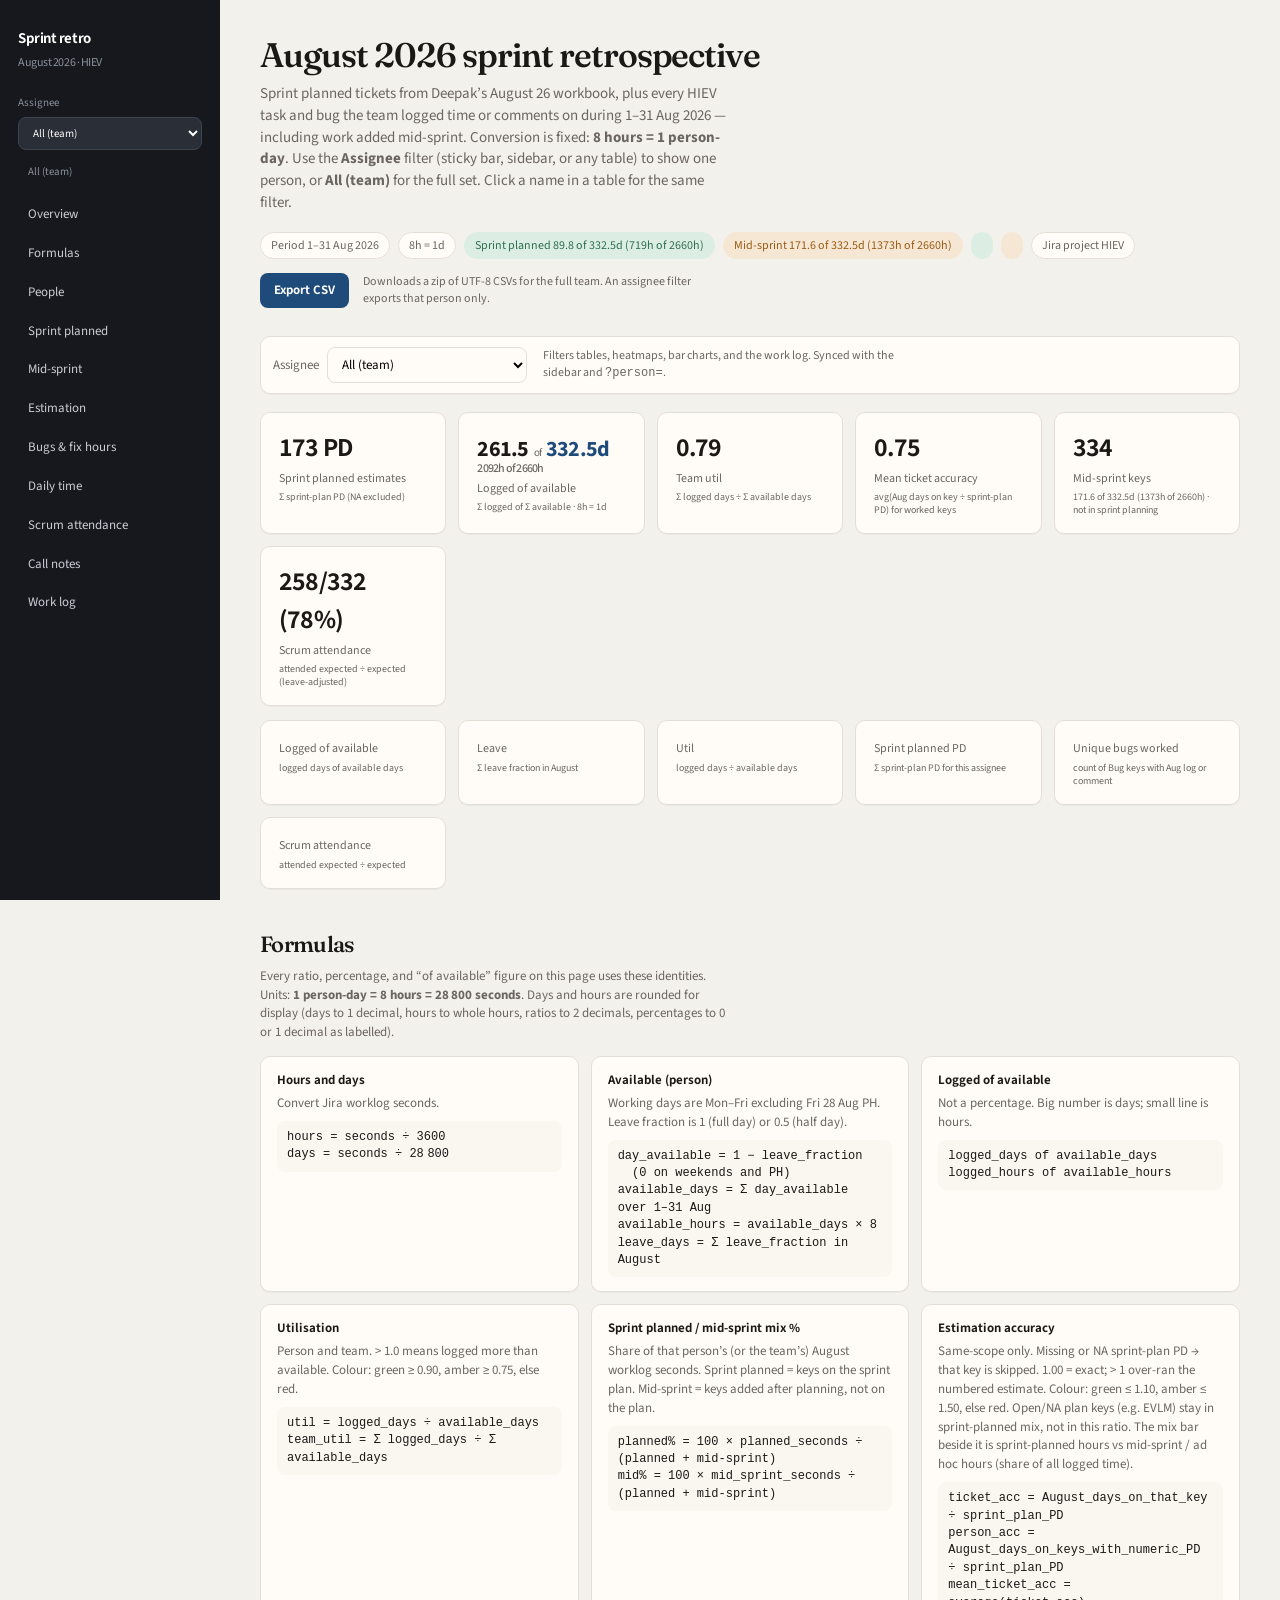
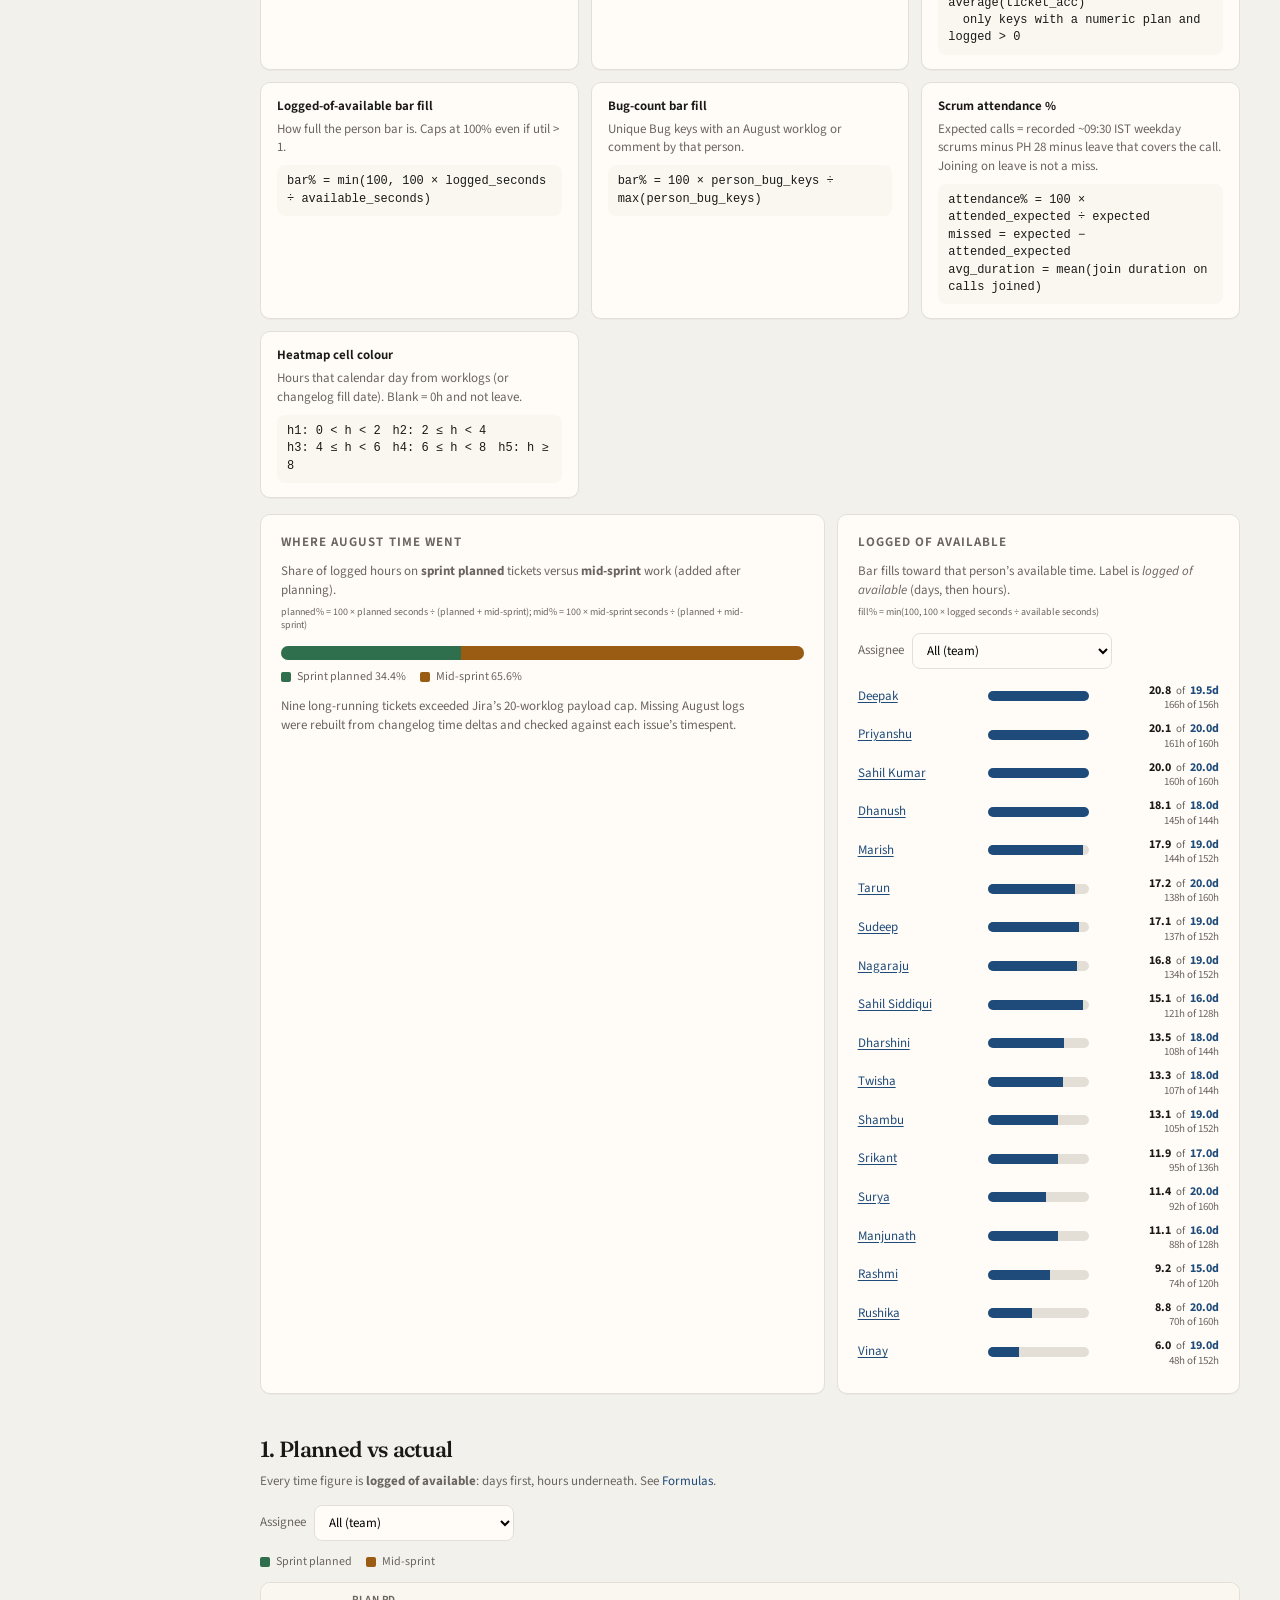
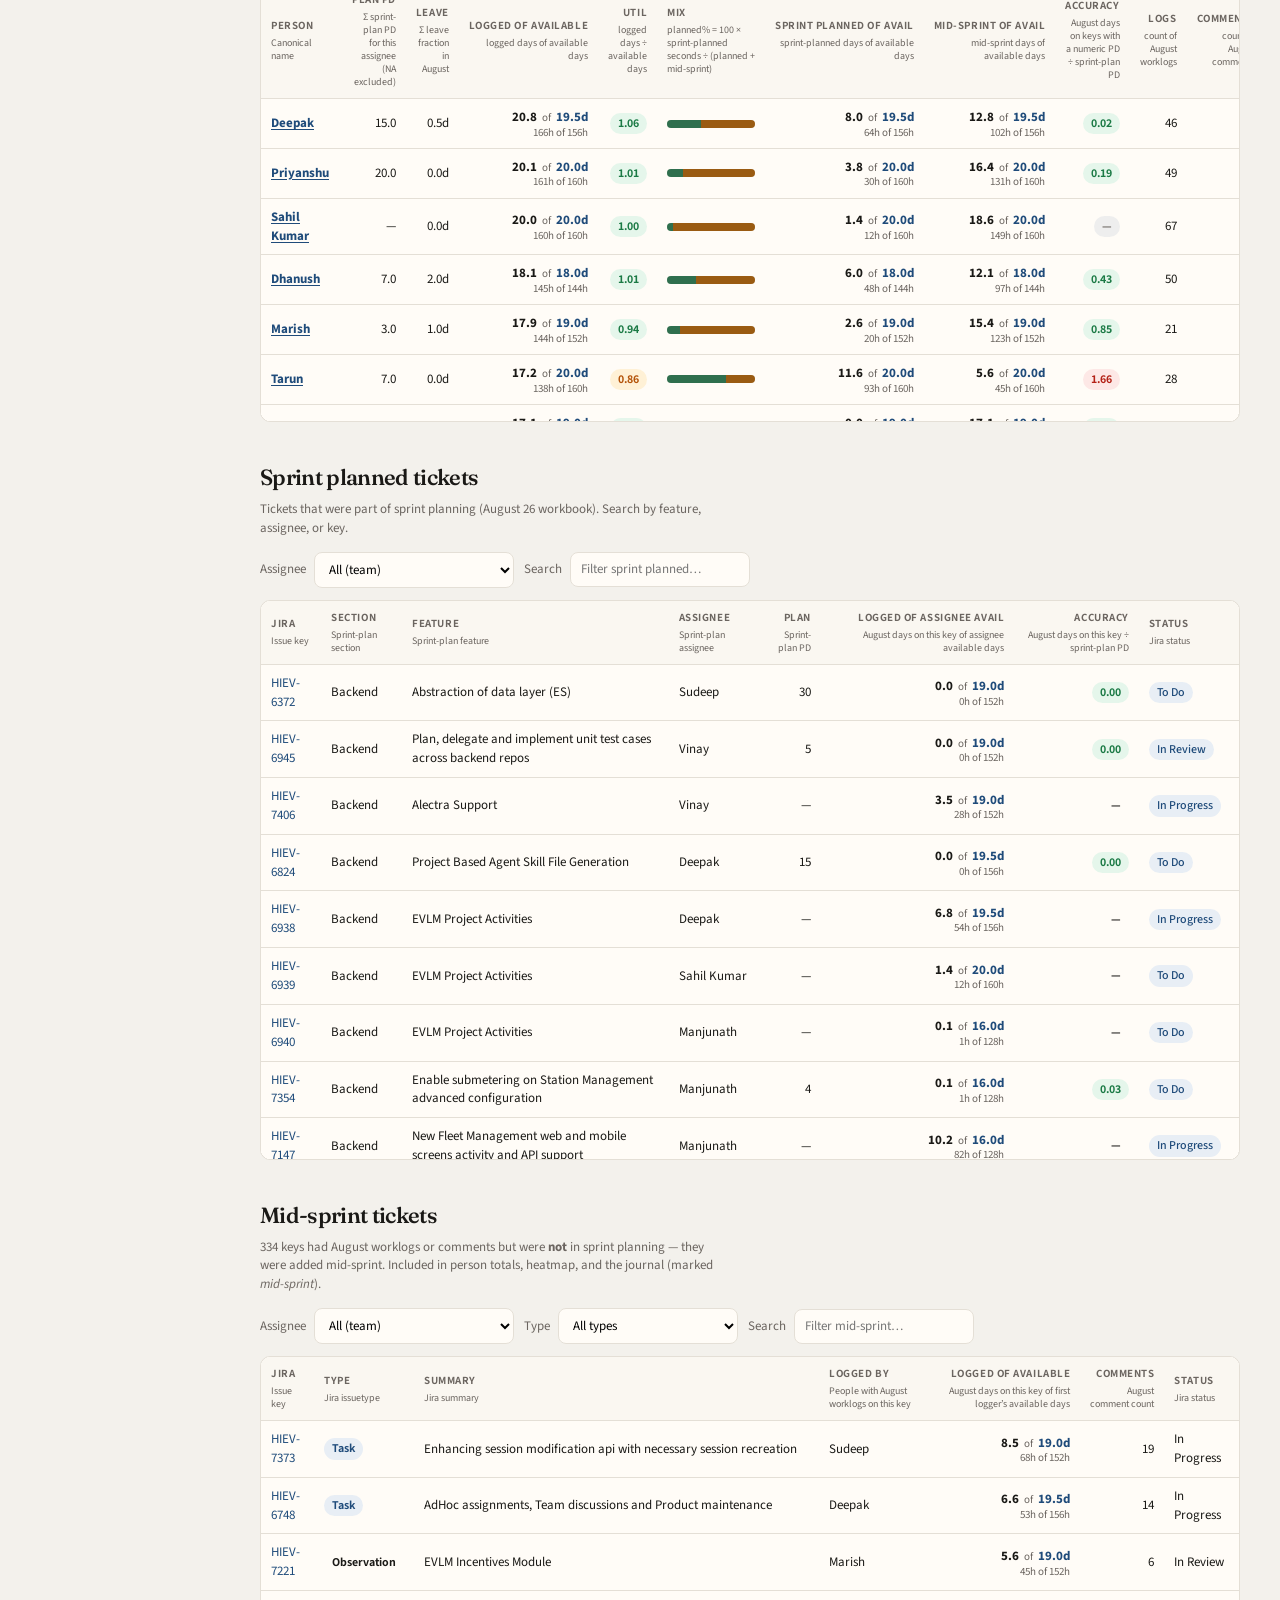
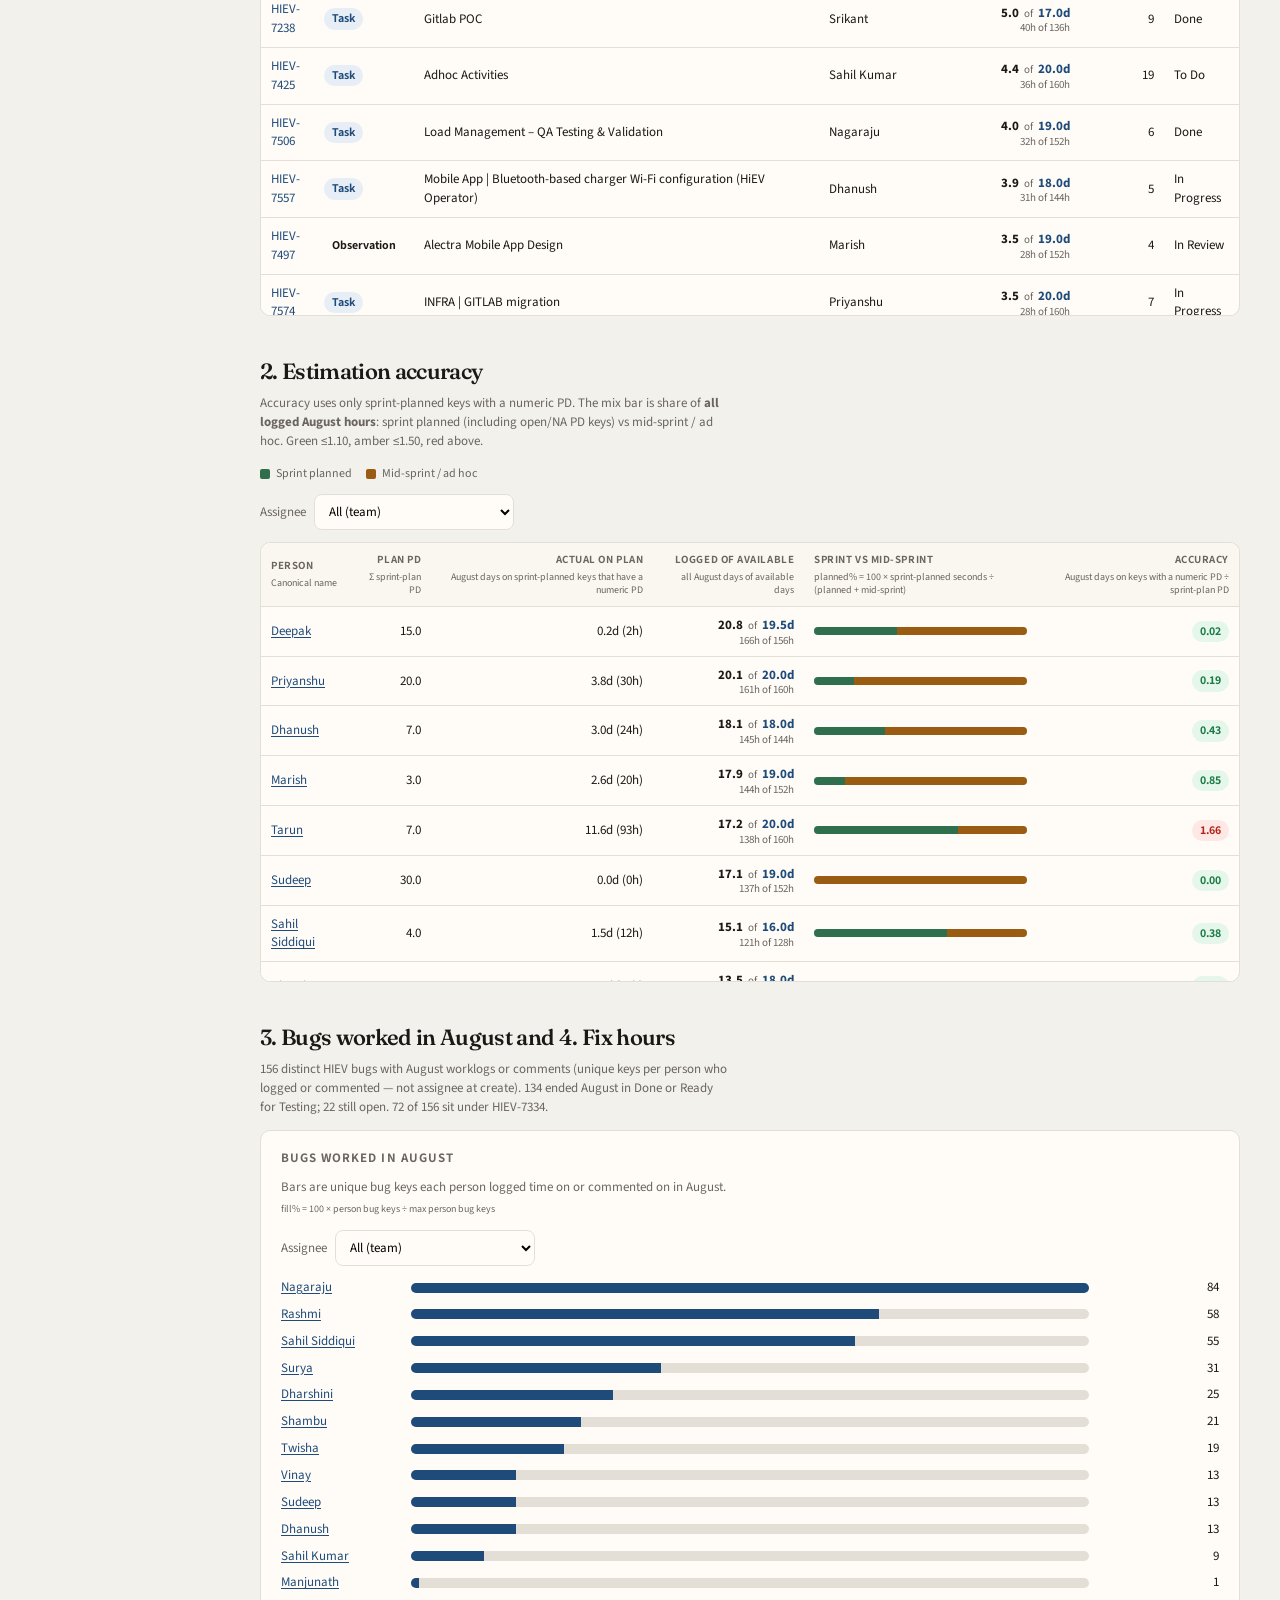
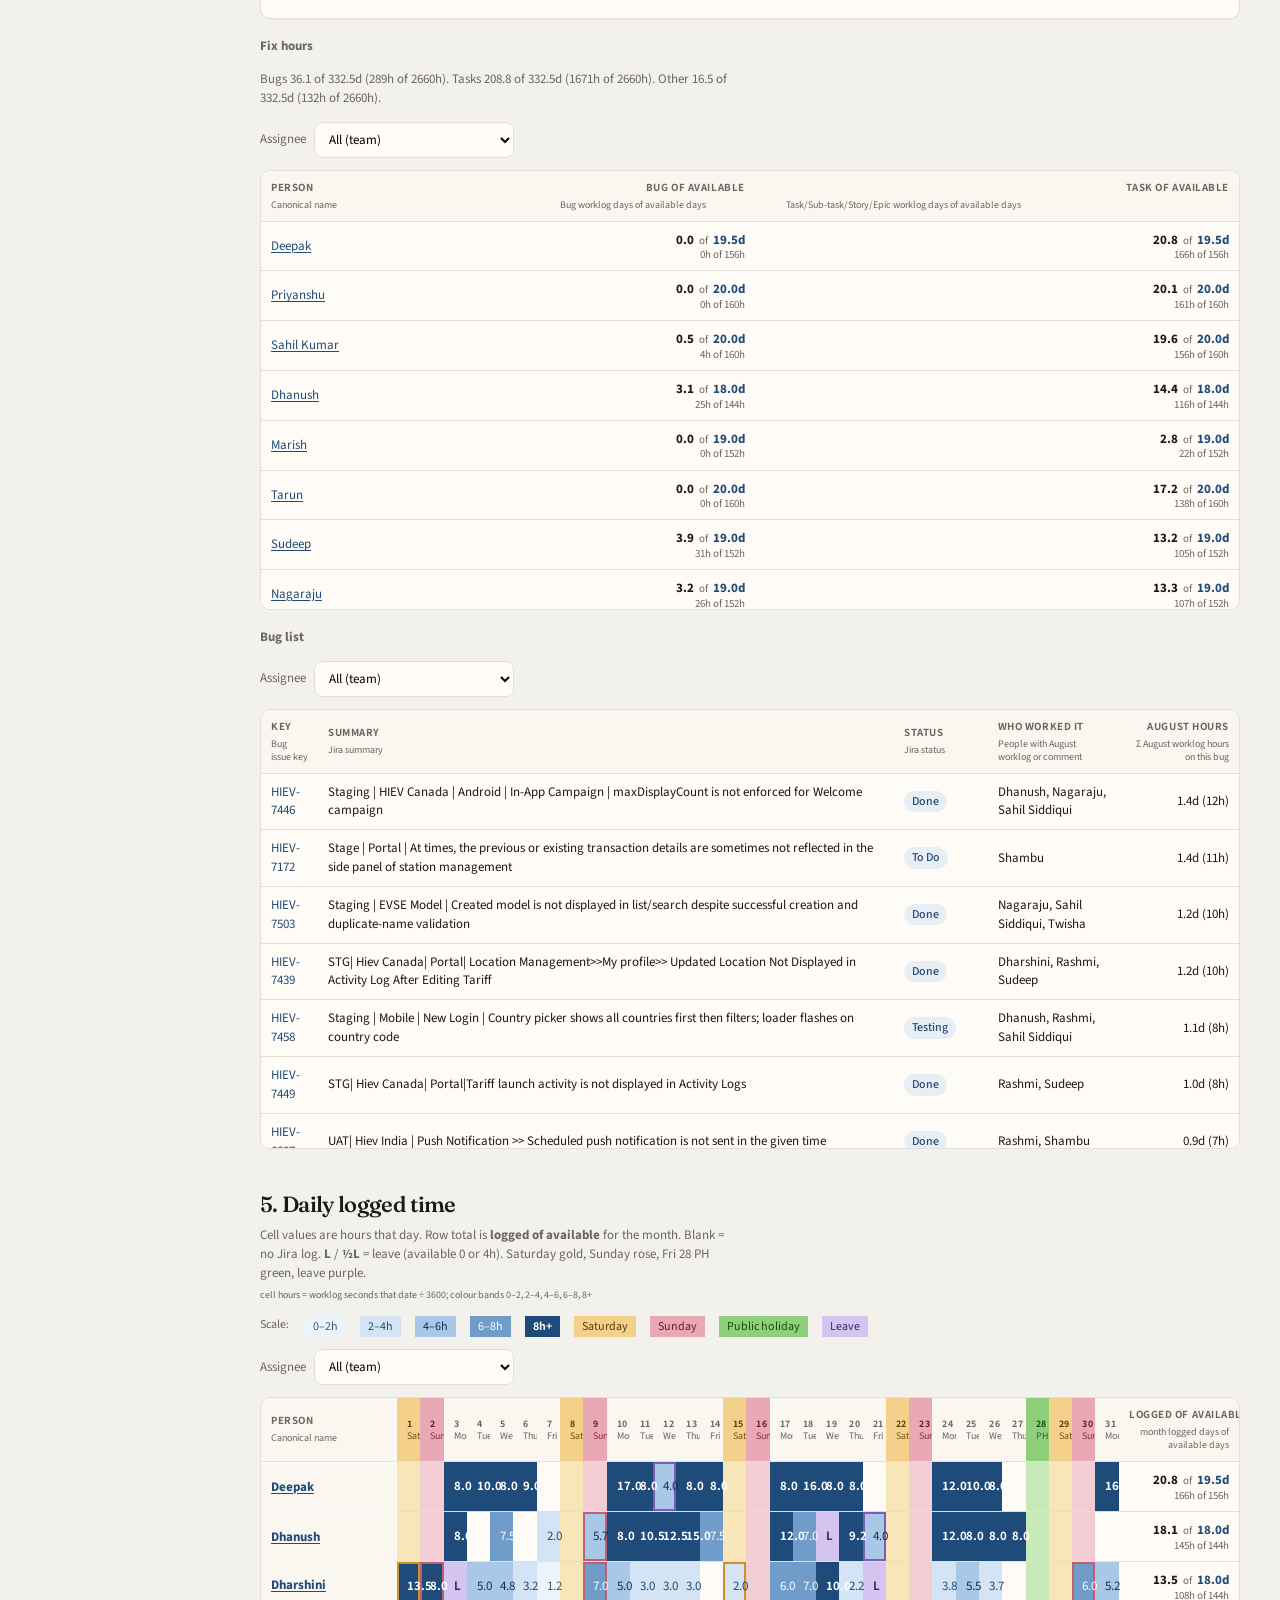
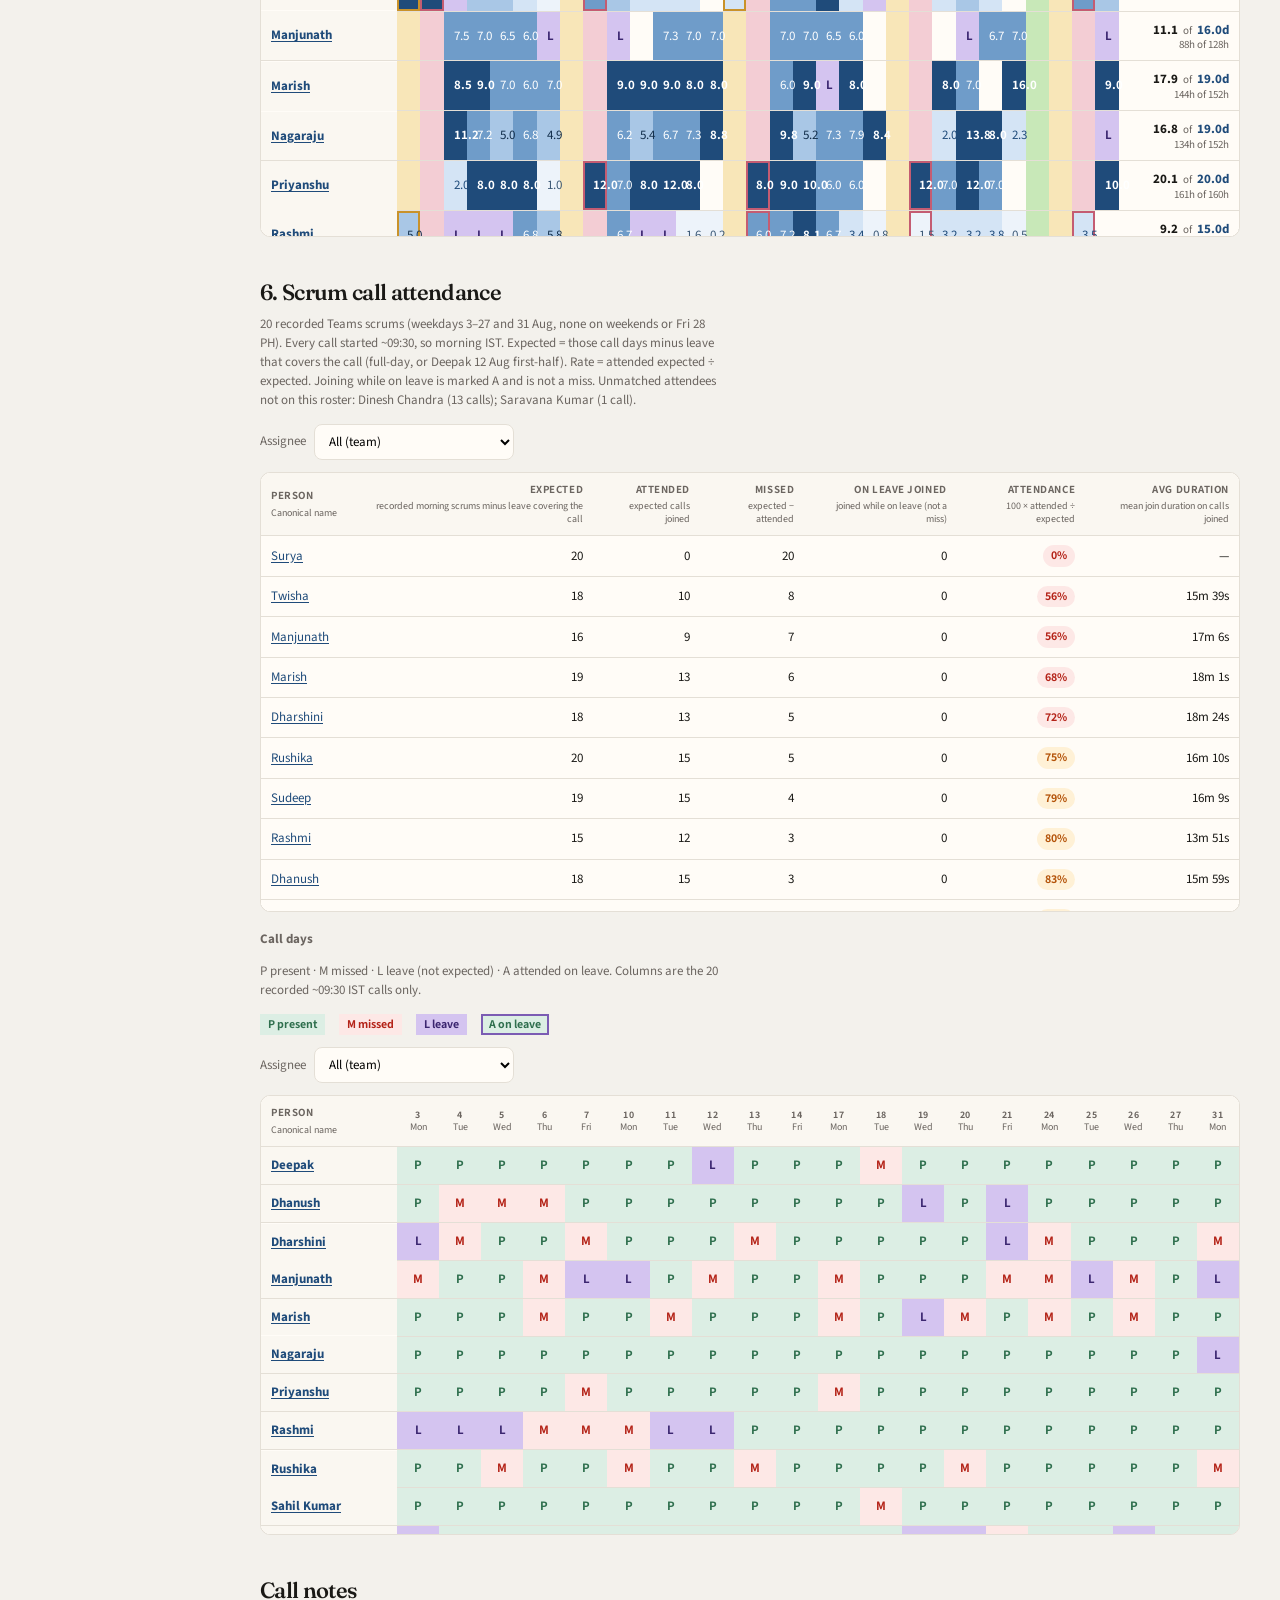
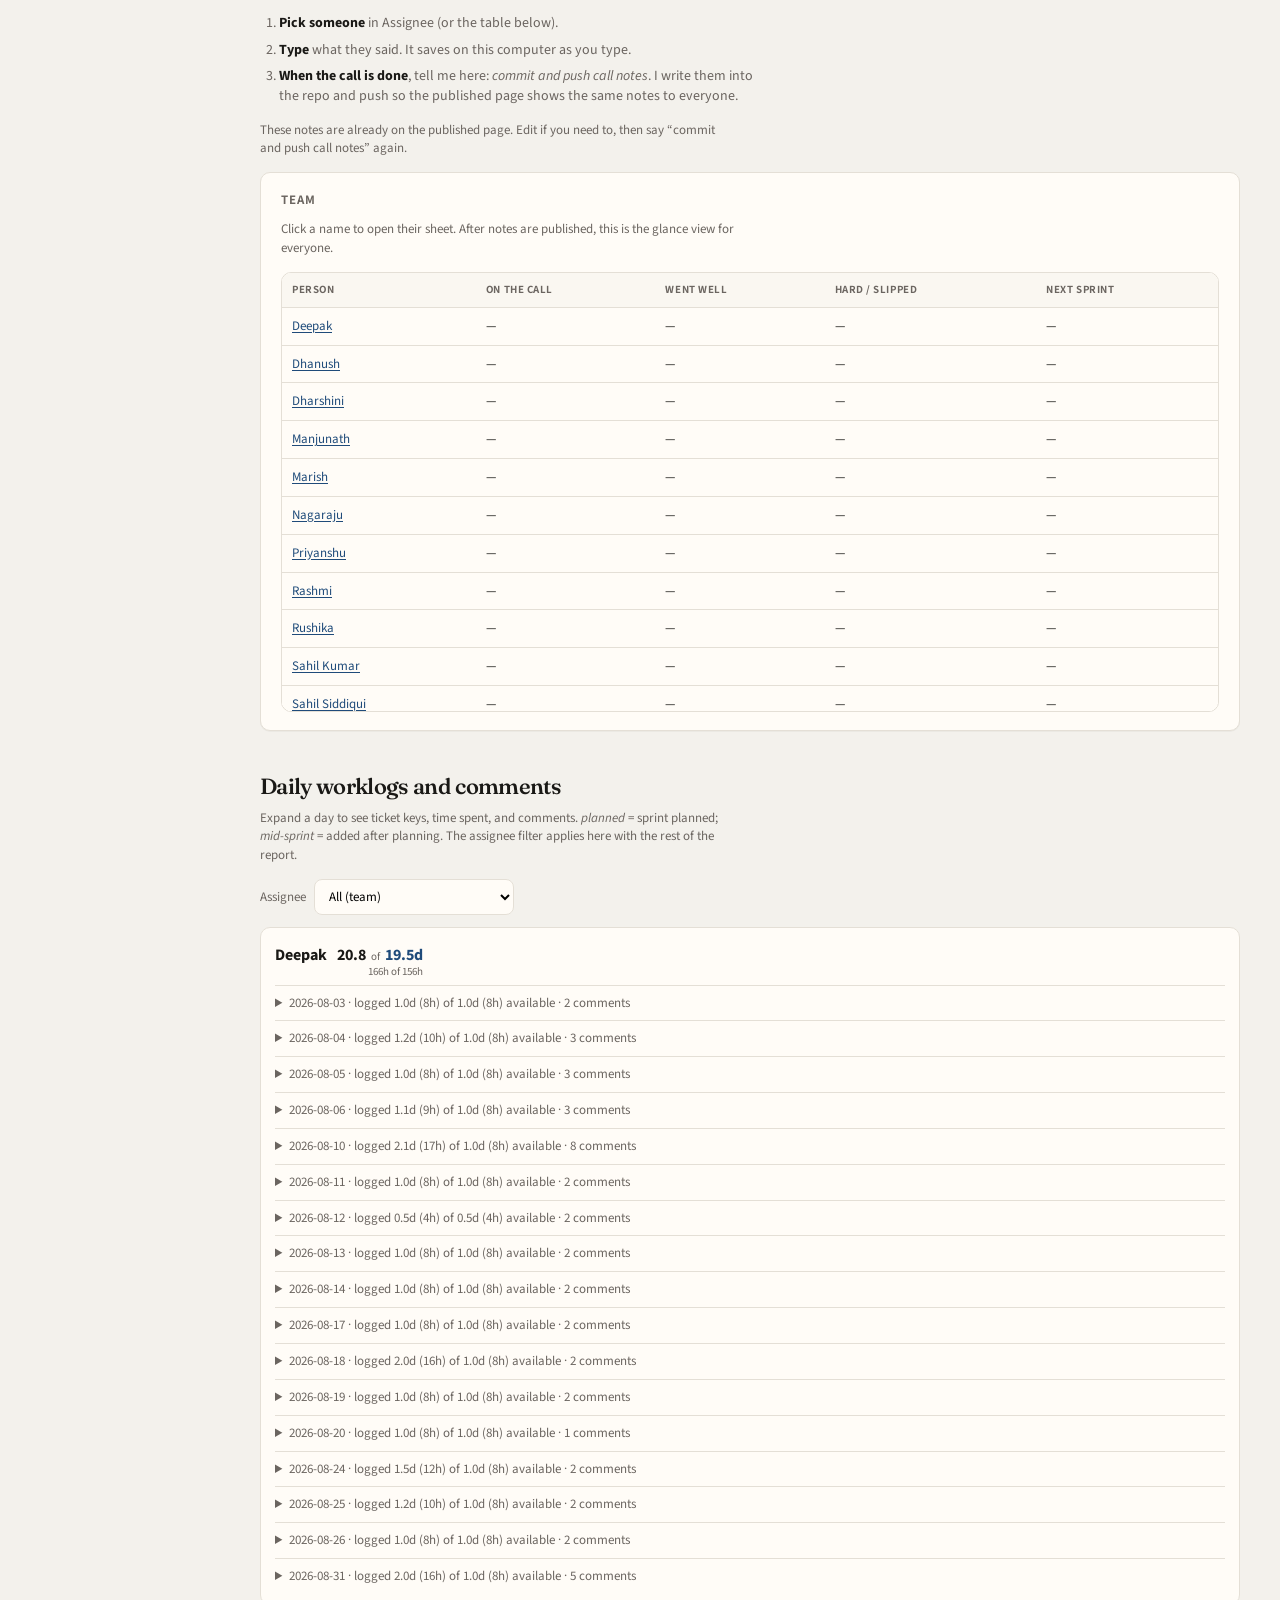
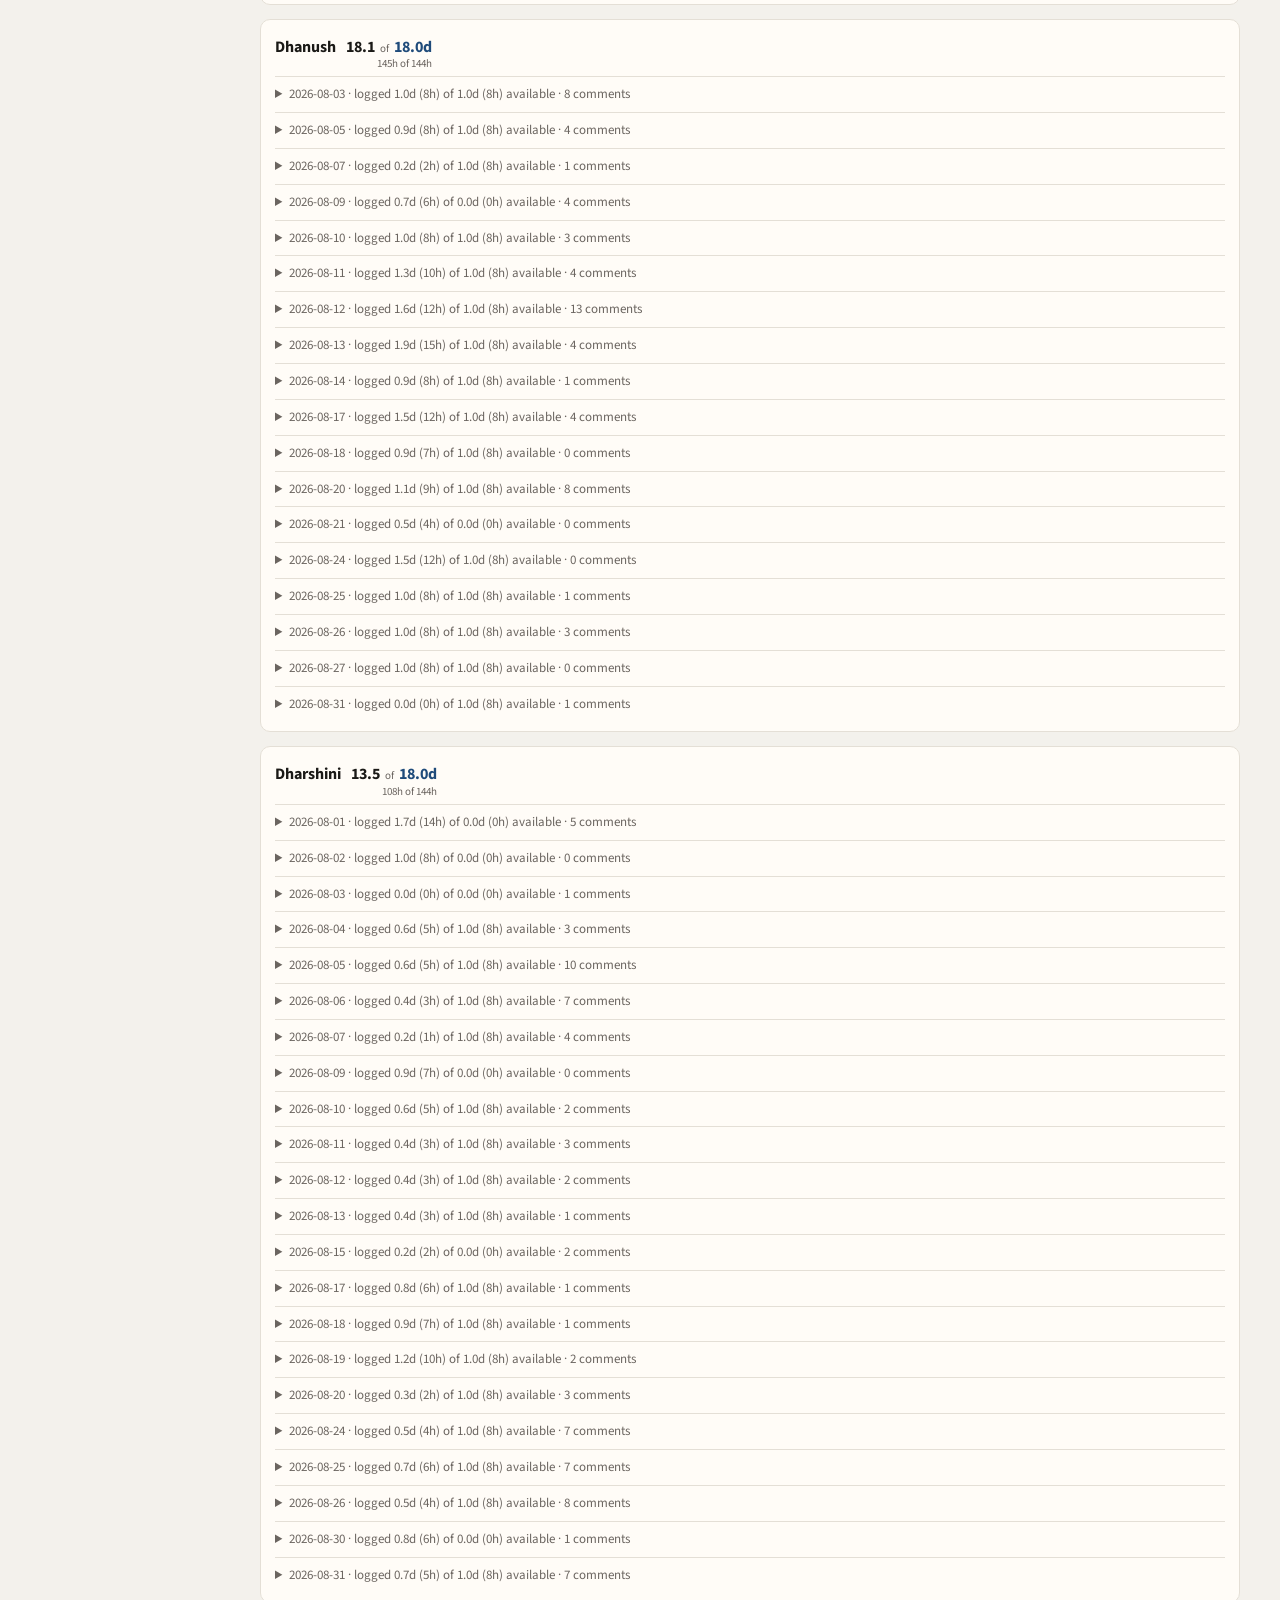
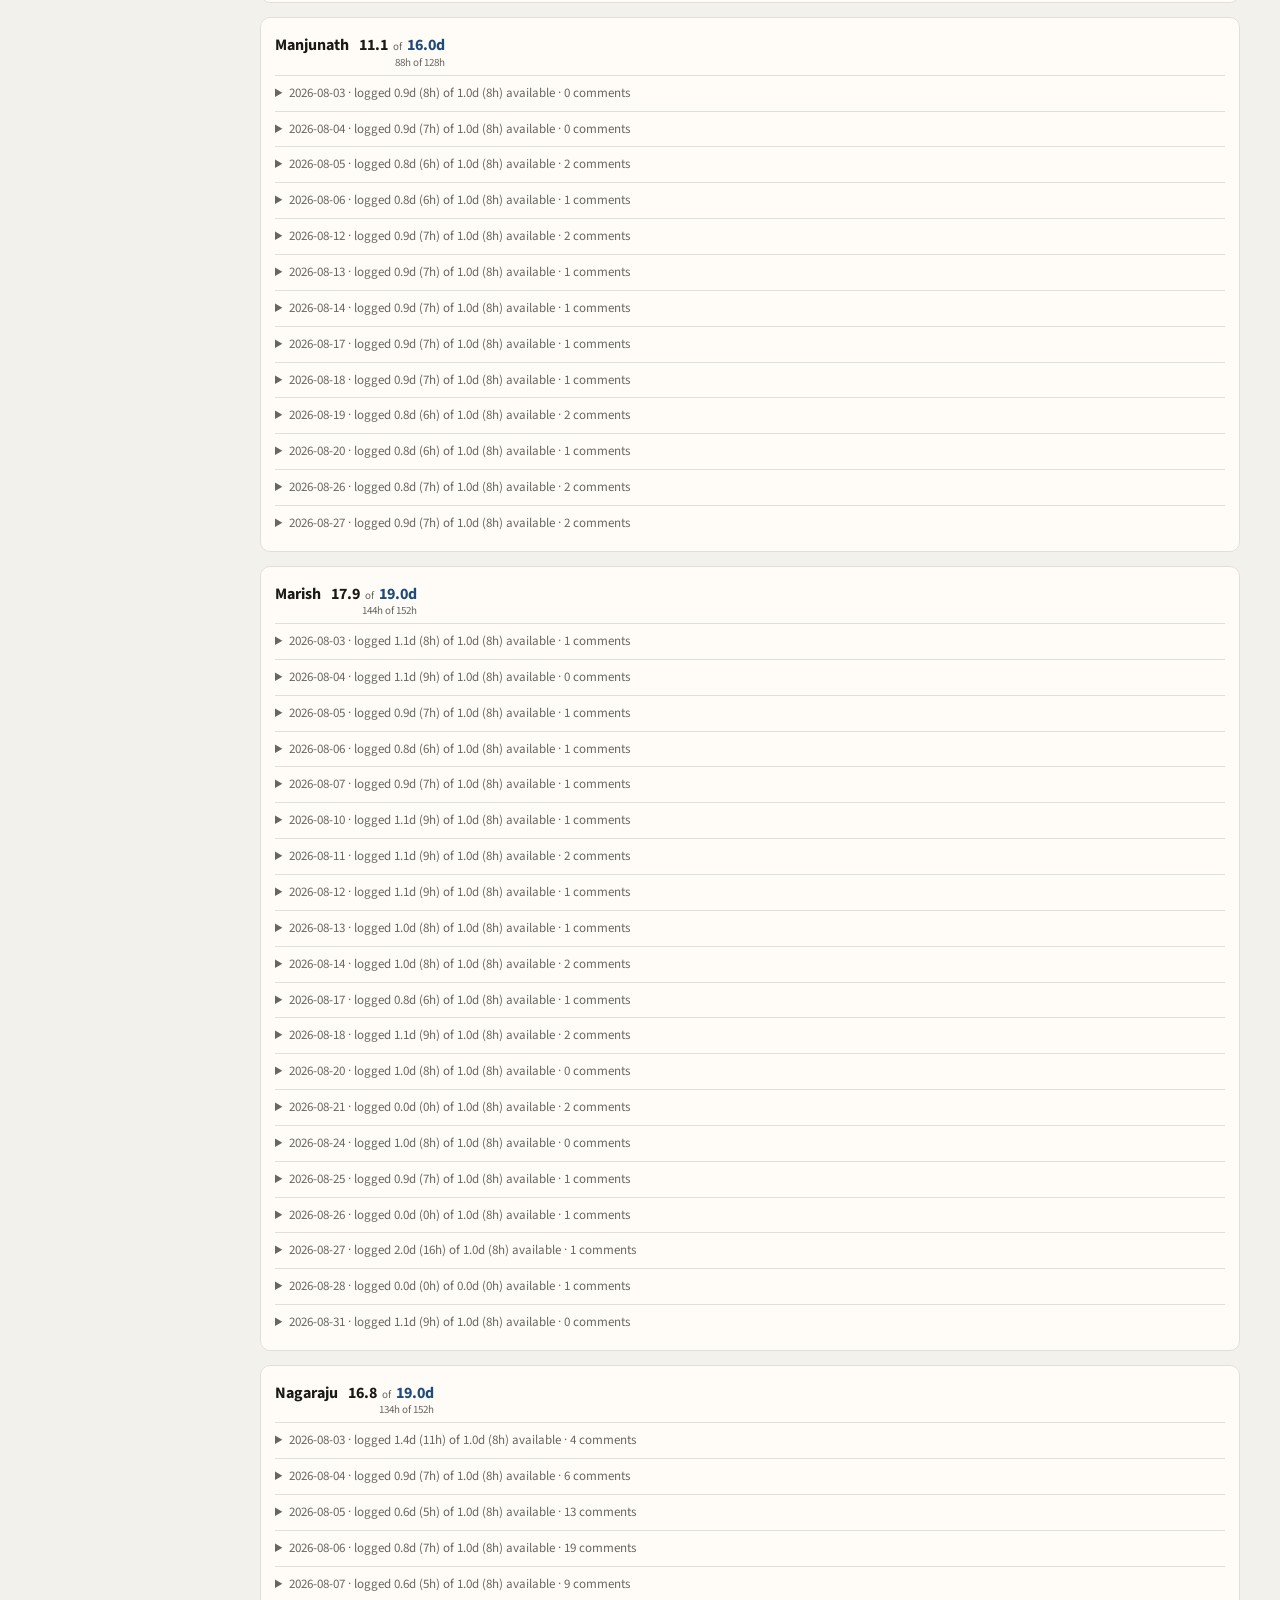
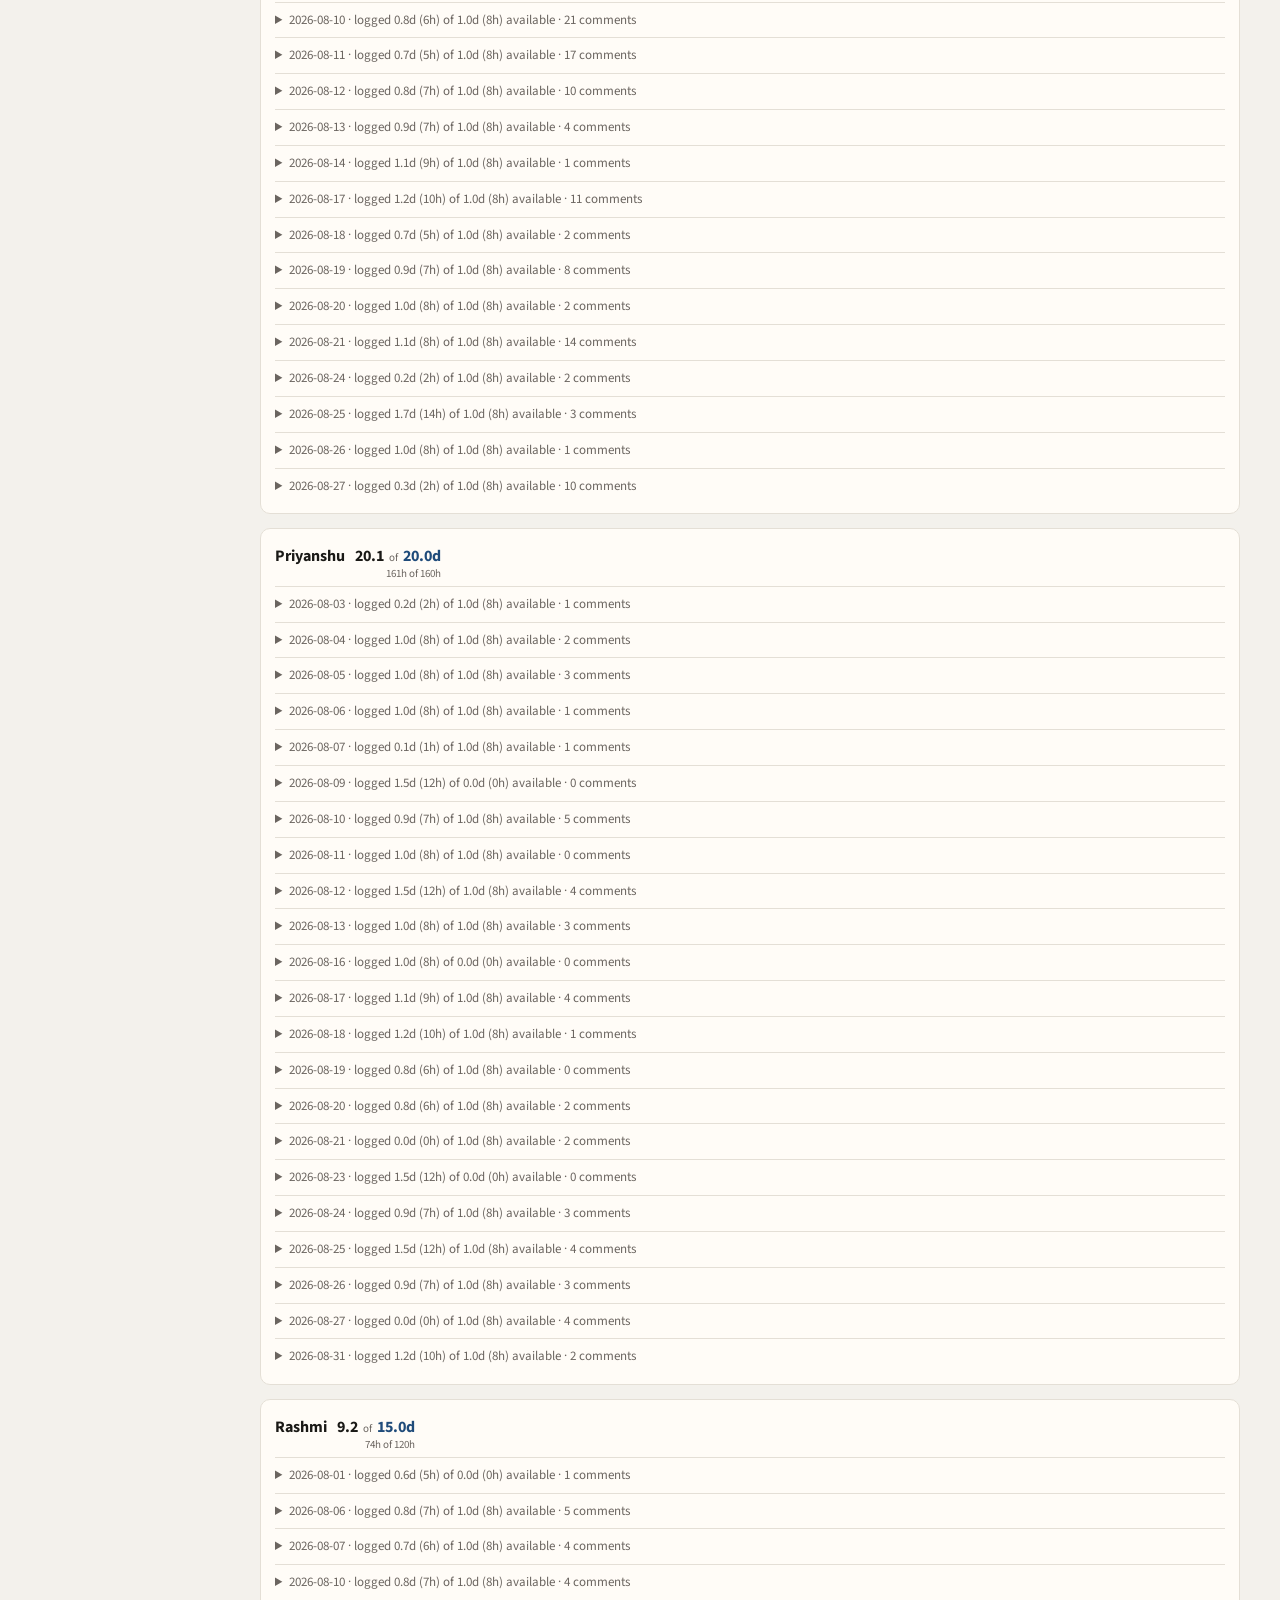
==== docs/index.html @ 34e9f858 "feat: restructure call notes and drop JSON download Lay out metrics and prompts clearly; publish by " ====
<!DOCTYPE html>
<html lang="en">
<head>
  <meta charset="utf-8" />
  <meta name="viewport" content="width=device-width, initial-scale=1" />
  <title>August 2026 sprint retrospective</title>
  <link rel="preconnect" href="https://fonts.googleapis.com" />
  <link rel="preconnect" href="https://fonts.gstatic.com" crossorigin />
  <link href="https://fonts.googleapis.com/css2?family=Fraunces:opsz,wght@9..144,560;9..144,650&family=Source+Sans+3:wght@400;600;650&display=swap" rel="stylesheet" />
  <link rel="stylesheet" href="styles.css" />
</head>
<body>
  <div class="layout">
    <nav class="toc">
      <div class="brand">Sprint retro<small>August 2026 · HIEV</small></div>
      <label class="nav-person">Assignee
        <select id="reportPerson" class="js-assignee-filter">
          <option value="">All (team)</option>
          <option value="Deepak">Deepak</option><option value="Dhanush">Dhanush</option><option value="Dharshini">Dharshini</option><option value="Manjunath">Manjunath</option><option value="Marish">Marish</option><option value="Nagaraju">Nagaraju</option><option value="Priyanshu">Priyanshu</option><option value="Rashmi">Rashmi</option><option value="Rushika">Rushika</option><option value="Sahil Kumar">Sahil Kumar</option><option value="Sahil Siddiqui">Sahil Siddiqui</option><option value="Shambu">Shambu</option><option value="Srikant">Srikant</option><option value="Sudeep">Sudeep</option><option value="Surya">Surya</option><option value="Tarun">Tarun</option><option value="Twisha">Twisha</option><option value="Vinay">Vinay</option>
        </select>
      </label>
      <span class="nav-hint" id="personViewHint">All (team)</span>
      <a href="#overview">Overview</a>
      <a href="#formulas">Formulas</a>
      <a href="#people">People</a>
      <a href="#sheet">Sprint planned</a>
      <a href="#offsheet">Mid-sprint</a>
      <a href="#accuracy">Estimation</a>
      <a href="#quality">Bugs &amp; fix hours</a>
      <a href="#daily">Daily time</a>
      <a href="#scrum">Scrum attendance</a>
      <a href="#notes">Call notes</a>
      <a href="#journal">Work log</a>
    </nav>
    <div class="content">
      <header class="hero" id="overview">
        <h1>August 2026 sprint retrospective</h1>
        <p class="lead" id="heroLead">Sprint planned tickets from Deepak’s August 26 workbook, plus every HIEV task and bug the team logged time or comments on during 1–31 Aug 2026 — including work added mid-sprint. Conversion is fixed: <strong>8 hours = 1 person-day</strong>. Use the <strong>Assignee</strong> filter (sticky bar, sidebar, or any table) to show one person, or <strong>All (team)</strong> for the full set. Click a name in a table for the same filter.</p>
        <div class="meta-row">
          <span class="chip">Period 1–31 Aug 2026</span>
          <span class="chip">8h = 1d</span>
          <span class="chip sheet team-only">Sprint planned 89.8 of 332.5d (719h of 2660h)</span>
          <span class="chip other team-only">Mid-sprint 171.6 of 332.5d (1373h of 2660h)</span>
          <span class="chip sheet person-only" id="personOnChip" hidden></span>
          <span class="chip other person-only" id="personOffChip" hidden></span>
          <span class="chip">Jira project HIEV</span>
        </div>
        <div class="export-bar">
          <button type="button" class="export-btn" id="exportCsvZip">Export CSV</button>
          <span class="export-hint" id="exportHint">Downloads a zip of UTF-8 CSVs for the full team. An assignee filter exports that person only.</span>
        </div>
      </header>
      <div class="assignee-bar" role="search">
        <label class="field assignee-field">Assignee <select class="js-assignee-filter" aria-label="Filter by assignee"><option value="">All (team)</option><option value="Deepak">Deepak</option><option value="Dhanush">Dhanush</option><option value="Dharshini">Dharshini</option><option value="Manjunath">Manjunath</option><option value="Marish">Marish</option><option value="Nagaraju">Nagaraju</option><option value="Priyanshu">Priyanshu</option><option value="Rashmi">Rashmi</option><option value="Rushika">Rushika</option><option value="Sahil Kumar">Sahil Kumar</option><option value="Sahil Siddiqui">Sahil Siddiqui</option><option value="Shambu">Shambu</option><option value="Srikant">Srikant</option><option value="Sudeep">Sudeep</option><option value="Surya">Surya</option><option value="Tarun">Tarun</option><option value="Twisha">Twisha</option><option value="Vinay">Vinay</option></select></label>
        <span class="assignee-bar-hint">Filters tables, heatmaps, bar charts, and the work log. Synced with the sidebar and <code>?person=</code>.</span>
      </div>

      <div class="kpis team-only">
        <div class="kpi"><strong>173 PD</strong><span>Sprint planned estimates<small class="formula">Σ sprint-plan PD (NA excluded)</small></span></div>
        <div class="kpi"><strong><span class='timepair'><span class='line'><b>261.5</b><span class='of'>of</span><b class='avail'>332.5d</b></span><small>2092h of 2660h</small></span></strong><span>Logged of available<small class="formula">Σ logged of Σ available · 8h = 1d</small></span></div>
        <div class="kpi"><strong>0.79</strong><span>Team util<small class="formula">Σ logged days ÷ Σ available days</small></span></div>
        <div class="kpi"><strong>0.75</strong><span>Mean ticket accuracy<small class="formula">avg(Aug days on key ÷ sprint-plan PD) for worked keys</small></span></div>
        <div class="kpi"><strong>334</strong><span>Mid-sprint keys<small class="formula">171.6 of 332.5d (1373h of 2660h) · not in sprint planning</small></span></div>
        <div class="kpi"><strong>258/332 (78%)</strong><span>Scrum attendance<small class="formula">attended expected ÷ expected (leave-adjusted)</small></span></div>
      </div>
      <div class="kpis person-only" id="personKpis" hidden>
        <div class="kpi"><strong id="pkLogged"></strong><span>Logged of available<small class="formula">logged days of available days</small></span></div>
        <div class="kpi"><strong id="pkLeave"></strong><span>Leave<small class="formula">Σ leave fraction in August</small></span></div>
        <div class="kpi"><strong id="pkUtil"></strong><span>Util<small class="formula">logged days ÷ available days</small></span></div>
        <div class="kpi"><strong id="pkPlan"></strong><span>Sprint planned PD<small class="formula">Σ sprint-plan PD for this assignee</small></span></div>
        <div class="kpi"><strong id="pkBugs"></strong><span>Unique bugs worked<small class="formula">count of Bug keys with Aug log or comment</small></span></div>
        <div class="kpi"><strong id="pkScrum"></strong><span>Scrum attendance<small class="formula">attended expected ÷ expected</small></span></div>
      </div>
      
      <section class="block" id="formulas">
        <h2>Formulas</h2>
        <p class="note">Every ratio, percentage, and “of available” figure on this page uses these identities. Units: <strong>1 person-day = 8 hours = 28 800 seconds</strong>. Days and hours are rounded for display (days to 1 decimal, hours to whole hours, ratios to 2 decimals, percentages to 0 or 1 decimal as labelled).</p>
        <div class="formula-grid">
          <div class="formula-card">
            <dt>Hours and days</dt>
            <dd>Convert Jira worklog seconds.</dd>
            <code>hours = seconds ÷ 3600
days = seconds ÷ 28 800</code>
          </div>
          <div class="formula-card">
            <dt>Available (person)</dt>
            <dd>Working days are Mon–Fri excluding Fri 28 Aug PH. Leave fraction is 1 (full day) or 0.5 (half day).</dd>
            <code>day_available = 1 − leave_fraction
  (0 on weekends and PH)
available_days = Σ day_available over 1–31 Aug
available_hours = available_days × 8
leave_days = Σ leave_fraction in August</code>
          </div>
          <div class="formula-card">
            <dt>Logged of available</dt>
            <dd>Not a percentage. Big number is days; small line is hours.</dd>
            <code>logged_days of available_days
logged_hours of available_hours</code>
          </div>
          <div class="formula-card">
            <dt>Utilisation</dt>
            <dd>Person and team. &gt; 1.0 means logged more than available. Colour: green ≥ 0.90, amber ≥ 0.75, else red.</dd>
            <code>util = logged_days ÷ available_days
team_util = Σ logged_days ÷ Σ available_days</code>
          </div>
          <div class="formula-card">
            <dt>Sprint planned / mid-sprint mix %</dt>
            <dd>Share of that person’s (or the team’s) August worklog seconds. Sprint planned = keys on the sprint plan. Mid-sprint = keys added after planning, not on the plan.</dd>
            <code>planned% = 100 × planned_seconds ÷ (planned + mid-sprint)
mid% = 100 × mid_sprint_seconds ÷ (planned + mid-sprint)</code>
          </div>
          <div class="formula-card">
            <dt>Estimation accuracy</dt>
            <dd>Same-scope only. Missing or NA sprint-plan PD → that key is skipped. 1.00 = exact; &gt; 1 over-ran the numbered estimate. Colour: green ≤ 1.10, amber ≤ 1.50, else red. Open/NA plan keys (e.g. EVLM) stay in sprint-planned mix, not in this ratio. The mix bar beside it is sprint-planned hours vs mid-sprint / ad hoc hours (share of all logged time).</dd>
            <code>ticket_acc = August_days_on_that_key ÷ sprint_plan_PD
person_acc = August_days_on_keys_with_numeric_PD ÷ sprint_plan_PD
mean_ticket_acc = average(ticket_acc)
  only keys with a numeric plan and logged &gt; 0</code>
          </div>
          <div class="formula-card">
            <dt>Logged-of-available bar fill</dt>
            <dd>How full the person bar is. Caps at 100% even if util &gt; 1.</dd>
            <code>bar% = min(100, 100 × logged_seconds ÷ available_seconds)</code>
          </div>
          <div class="formula-card">
            <dt>Bug-count bar fill</dt>
            <dd>Unique Bug keys with an August worklog or comment by that person.</dd>
            <code>bar% = 100 × person_bug_keys ÷ max(person_bug_keys)</code>
          </div>
          <div class="formula-card">
            <dt>Scrum attendance %</dt>
            <dd>Expected calls = recorded ~09:30 IST weekday scrums minus PH 28 minus leave that covers the call. Joining on leave is not a miss.</dd>
            <code>attendance% = 100 × attended_expected ÷ expected
missed = expected − attended_expected
avg_duration = mean(join duration on calls joined)</code>
          </div>
          <div class="formula-card">
            <dt>Heatmap cell colour</dt>
            <dd>Hours that calendar day from worklogs (or changelog fill date). Blank = 0h and not leave.</dd>
            <code>h1: 0 &lt; h &lt; 2 h2: 2 ≤ h &lt; 4
h3: 4 ≤ h &lt; 6 h4: 6 ≤ h &lt; 8 h5: h ≥ 8</code>
          </div>
        </div>
      </section>


      <div class="split">
        <div class="card team-only">
          <h2>Where August time went</h2>
          <p class="note">Share of logged hours on <strong>sprint planned</strong> tickets versus <strong>mid-sprint</strong> work (added after planning).<small class="formula">planned% = 100 × planned seconds ÷ (planned + mid-sprint); mid% = 100 × mid-sprint seconds ÷ (planned + mid-sprint)</small></p>
          <div class="mix" style="height:14px;margin:12px 0 8px">
            <span class="on" style="width:34.4%"></span>
            <span class="off" style="width:65.6%"></span>
          </div>
          <div class="legend">
            <span><i class="swatch sheet"></i>Sprint planned 34.4%</span>
            <span><i class="swatch other"></i>Mid-sprint 65.6%</span>
          </div>
          <p class="note">Nine long-running tickets exceeded Jira’s 20-worklog payload cap. Missing August logs were rebuilt from changelog time deltas and checked against each issue’s timespent.</p>
        </div>
        <div class="card">
          <h2>Logged of available</h2>
          <p class="note">Bar fills toward that person’s available time. Label is <em>logged of available</em> (days, then hours).<small class="formula">fill% = min(100, 100 × logged seconds ÷ available seconds)</small></p>
          <div class="controls"><label class="field assignee-field">Assignee <select class="js-assignee-filter" aria-label="Filter by assignee"><option value="">All (team)</option><option value="Deepak">Deepak</option><option value="Dhanush">Dhanush</option><option value="Dharshini">Dharshini</option><option value="Manjunath">Manjunath</option><option value="Marish">Marish</option><option value="Nagaraju">Nagaraju</option><option value="Priyanshu">Priyanshu</option><option value="Rashmi">Rashmi</option><option value="Rushika">Rushika</option><option value="Sahil Kumar">Sahil Kumar</option><option value="Sahil Siddiqui">Sahil Siddiqui</option><option value="Shambu">Shambu</option><option value="Srikant">Srikant</option><option value="Sudeep">Sudeep</option><option value="Surya">Surya</option><option value="Tarun">Tarun</option><option value="Twisha">Twisha</option><option value="Vinay">Vinay</option></select></label></div>
          <div class="bars" id="loggedBars"><div class='row' data-people='Deepak'><div><button type='button' class='name-link' data-open-person='Deepak'>Deepak</button></div><div class='track'><i style='width:100%'></i></div><div class='n'><span class='timepair'><span class='line'><b>20.8</b><span class='of'>of</span><b class='avail'>19.5d</b></span><small>166h of 156h</small></span></div></div><div class='row' data-people='Priyanshu'><div><button type='button' class='name-link' data-open-person='Priyanshu'>Priyanshu</button></div><div class='track'><i style='width:100%'></i></div><div class='n'><span class='timepair'><span class='line'><b>20.1</b><span class='of'>of</span><b class='avail'>20.0d</b></span><small>161h of 160h</small></span></div></div><div class='row' data-people='Sahil Kumar'><div><button type='button' class='name-link' data-open-person='Sahil Kumar'>Sahil Kumar</button></div><div class='track'><i style='width:100%'></i></div><div class='n'><span class='timepair'><span class='line'><b>20.0</b><span class='of'>of</span><b class='avail'>20.0d</b></span><small>160h of 160h</small></span></div></div><div class='row' data-people='Dhanush'><div><button type='button' class='name-link' data-open-person='Dhanush'>Dhanush</button></div><div class='track'><i style='width:100%'></i></div><div class='n'><span class='timepair'><span class='line'><b>18.1</b><span class='of'>of</span><b class='avail'>18.0d</b></span><small>145h of 144h</small></span></div></div><div class='row' data-people='Marish'><div><button type='button' class='name-link' data-open-person='Marish'>Marish</button></div><div class='track'><i style='width:94.4%'></i></div><div class='n'><span class='timepair'><span class='line'><b>17.9</b><span class='of'>of</span><b class='avail'>19.0d</b></span><small>144h of 152h</small></span></div></div><div class='row' data-people='Tarun'><div><button type='button' class='name-link' data-open-person='Tarun'>Tarun</button></div><div class='track'><i style='width:86.2%'></i></div><div class='n'><span class='timepair'><span class='line'><b>17.2</b><span class='of'>of</span><b class='avail'>20.0d</b></span><small>138h of 160h</small></span></div></div><div class='row' data-people='Sudeep'><div><button type='button' class='name-link' data-open-person='Sudeep'>Sudeep</button></div><div class='track'><i style='width:90.0%'></i></div><div class='n'><span class='timepair'><span class='line'><b>17.1</b><span class='of'>of</span><b class='avail'>19.0d</b></span><small>137h of 152h</small></span></div></div><div class='row' data-people='Nagaraju'><div><button type='button' class='name-link' data-open-person='Nagaraju'>Nagaraju</button></div><div class='track'><i style='width:88.3%'></i></div><div class='n'><span class='timepair'><span class='line'><b>16.8</b><span class='of'>of</span><b class='avail'>19.0d</b></span><small>134h of 152h</small></span></div></div><div class='row' data-people='Sahil Siddiqui'><div><button type='button' class='name-link' data-open-person='Sahil Siddiqui'>Sahil Siddiqui</button></div><div class='track'><i style='width:94.5%'></i></div><div class='n'><span class='timepair'><span class='line'><b>15.1</b><span class='of'>of</span><b class='avail'>16.0d</b></span><small>121h of 128h</small></span></div></div><div class='row' data-people='Dharshini'><div><button type='button' class='name-link' data-open-person='Dharshini'>Dharshini</button></div><div class='track'><i style='width:75.1%'></i></div><div class='n'><span class='timepair'><span class='line'><b>13.5</b><span class='of'>of</span><b class='avail'>18.0d</b></span><small>108h of 144h</small></span></div></div><div class='row' data-people='Twisha'><div><button type='button' class='name-link' data-open-person='Twisha'>Twisha</button></div><div class='track'><i style='width:74.2%'></i></div><div class='n'><span class='timepair'><span class='line'><b>13.3</b><span class='of'>of</span><b class='avail'>18.0d</b></span><small>107h of 144h</small></span></div></div><div class='row' data-people='Shambu'><div><button type='button' class='name-link' data-open-person='Shambu'>Shambu</button></div><div class='track'><i style='width:69.0%'></i></div><div class='n'><span class='timepair'><span class='line'><b>13.1</b><span class='of'>of</span><b class='avail'>19.0d</b></span><small>105h of 152h</small></span></div></div><div class='row' data-people='Srikant'><div><button type='button' class='name-link' data-open-person='Srikant'>Srikant</button></div><div class='track'><i style='width:69.9%'></i></div><div class='n'><span class='timepair'><span class='line'><b>11.9</b><span class='of'>of</span><b class='avail'>17.0d</b></span><small>95h of 136h</small></span></div></div><div class='row' data-people='Surya'><div><button type='button' class='name-link' data-open-person='Surya'>Surya</button></div><div class='track'><i style='width:57.2%'></i></div><div class='n'><span class='timepair'><span class='line'><b>11.4</b><span class='of'>of</span><b class='avail'>20.0d</b></span><small>92h of 160h</small></span></div></div><div class='row' data-people='Manjunath'><div><button type='button' class='name-link' data-open-person='Manjunath'>Manjunath</button></div><div class='track'><i style='width:69.1%'></i></div><div class='n'><span class='timepair'><span class='line'><b>11.1</b><span class='of'>of</span><b class='avail'>16.0d</b></span><small>88h of 128h</small></span></div></div><div class='row' data-people='Rashmi'><div><button type='button' class='name-link' data-open-person='Rashmi'>Rashmi</button></div><div class='track'><i style='width:61.4%'></i></div><div class='n'><span class='timepair'><span class='line'><b>9.2</b><span class='of'>of</span><b class='avail'>15.0d</b></span><small>74h of 120h</small></span></div></div><div class='row' data-people='Rushika'><div><button type='button' class='name-link' data-open-person='Rushika'>Rushika</button></div><div class='track'><i style='width:43.8%'></i></div><div class='n'><span class='timepair'><span class='line'><b>8.8</b><span class='of'>of</span><b class='avail'>20.0d</b></span><small>70h of 160h</small></span></div></div><div class='row' data-people='Vinay'><div><button type='button' class='name-link' data-open-person='Vinay'>Vinay</button></div><div class='track'><i style='width:31.3%'></i></div><div class='n'><span class='timepair'><span class='line'><b>6.0</b><span class='of'>of</span><b class='avail'>19.0d</b></span><small>48h of 152h</small></span></div></div></div>
          <p class="empty-msg" data-empty-for-bars="loggedBars" hidden>No logged-of-available row for this person.</p>
        </div>
      </div>

      <section class="block" id="people">
        <h2>1. Planned vs actual</h2>
        <p class="note">Every time figure is <strong>logged of available</strong>: days first, hours underneath. See <a href="#formulas">Formulas</a>.</p>
        <div class="controls"><label class="field assignee-field">Assignee <select class="js-assignee-filter" aria-label="Filter by assignee"><option value="">All (team)</option><option value="Deepak">Deepak</option><option value="Dhanush">Dhanush</option><option value="Dharshini">Dharshini</option><option value="Manjunath">Manjunath</option><option value="Marish">Marish</option><option value="Nagaraju">Nagaraju</option><option value="Priyanshu">Priyanshu</option><option value="Rashmi">Rashmi</option><option value="Rushika">Rushika</option><option value="Sahil Kumar">Sahil Kumar</option><option value="Sahil Siddiqui">Sahil Siddiqui</option><option value="Shambu">Shambu</option><option value="Srikant">Srikant</option><option value="Sudeep">Sudeep</option><option value="Surya">Surya</option><option value="Tarun">Tarun</option><option value="Twisha">Twisha</option><option value="Vinay">Vinay</option></select></label></div>
        <div class="legend"><span><i class="swatch sheet"></i>Sprint planned</span><span><i class="swatch other"></i>Mid-sprint</span></div>
        <div class="wrap">
          <table>
            <thead>
              <tr>
                <th title='Canonical name'>Person<small class='formula'>Canonical name</small></th>
                <th class='num' title='Σ sprint-plan PD for this assignee (NA excluded)'>Plan PD<small class='formula'>Σ sprint-plan PD for this assignee (NA excluded)</small></th>
                <th class='num' title='Σ leave fraction in August'>Leave<small class='formula'>Σ leave fraction in August</small></th>
                <th class='num' title='logged days of available days'>Logged of available<small class='formula'>logged days of available days</small></th>
                <th class='num' title='logged days ÷ available days'>Util<small class='formula'>logged days ÷ available days</small></th>
                <th title='planned% = 100 × sprint-planned seconds ÷ (planned + mid-sprint)'>Mix<small class='formula'>planned% = 100 × sprint-planned seconds ÷ (planned + mid-sprint)</small></th>
                <th class='num' title='sprint-planned days of available days'>Sprint planned of avail<small class='formula'>sprint-planned days of available days</small></th>
                <th class='num' title='mid-sprint days of available days'>Mid-sprint of avail<small class='formula'>mid-sprint days of available days</small></th>
                <th class='num' title='August days on keys with a numeric PD ÷ sprint-plan PD'>Accuracy<small class='formula'>August days on keys with a numeric PD ÷ sprint-plan PD</small></th>
                <th class='num' title='count of August worklogs'>Logs<small class='formula'>count of August worklogs</small></th>
                <th class='num' title='count of August comments'>Comments<small class='formula'>count of August comments</small></th>
              </tr>
            </thead>
            <tbody id="peopleBody"><tr data-people='Deepak'><td><button type='button' class='name-link' data-open-person='Deepak'><strong>Deepak</strong></button></td><td class='num'>15.0</td><td class='num'>0.5d</td><td class='num'><span class='timepair'><span class='line'><b>20.8</b><span class='of'>of</span><b class='avail'>19.5d</b></span><small>166h of 156h</small></span></td><td class='num'><span class='pill on-plan'>1.06</span></td><td><div class='mix' title='Sprint planned 38.6% · Mid-sprint 61.4%'><span class='on' style='width:38.6%'></span><span class='off' style='width:61.4%'></span></div></td><td class='num'><span class='timepair'><span class='line'><b>8.0</b><span class='of'>of</span><b class='avail'>19.5d</b></span><small>64h of 156h</small></span></td><td class='num'><span class='timepair'><span class='line'><b>12.8</b><span class='of'>of</span><b class='avail'>19.5d</b></span><small>102h of 156h</small></span></td><td class='num'><span class='pill on-plan'>0.02</span></td><td class='num'>46</td><td class='num'>45</td></tr><tr data-people='Priyanshu'><td><button type='button' class='name-link' data-open-person='Priyanshu'><strong>Priyanshu</strong></button></td><td class='num'>20.0</td><td class='num'>0.0d</td><td class='num'><span class='timepair'><span class='line'><b>20.1</b><span class='of'>of</span><b class='avail'>20.0d</b></span><small>161h of 160h</small></span></td><td class='num'><span class='pill on-plan'>1.01</span></td><td><div class='mix' title='Sprint planned 18.6% · Mid-sprint 81.4%'><span class='on' style='width:18.6%'></span><span class='off' style='width:81.4%'></span></div></td><td class='num'><span class='timepair'><span class='line'><b>3.8</b><span class='of'>of</span><b class='avail'>20.0d</b></span><small>30h of 160h</small></span></td><td class='num'><span class='timepair'><span class='line'><b>16.4</b><span class='of'>of</span><b class='avail'>20.0d</b></span><small>131h of 160h</small></span></td><td class='num'><span class='pill on-plan'>0.19</span></td><td class='num'>49</td><td class='num'>45</td></tr><tr data-people='Sahil Kumar'><td><button type='button' class='name-link' data-open-person='Sahil Kumar'><strong>Sahil Kumar</strong></button></td><td class='num'>—</td><td class='num'>0.0d</td><td class='num'><span class='timepair'><span class='line'><b>20.0</b><span class='of'>of</span><b class='avail'>20.0d</b></span><small>160h of 160h</small></span></td><td class='num'><span class='pill on-plan'>1.00</span></td><td><div class='mix' title='Sprint planned 7.2% · Mid-sprint 92.8%'><span class='on' style='width:7.2%'></span><span class='off' style='width:92.8%'></span></div></td><td class='num'><span class='timepair'><span class='line'><b>1.4</b><span class='of'>of</span><b class='avail'>20.0d</b></span><small>12h of 160h</small></span></td><td class='num'><span class='timepair'><span class='line'><b>18.6</b><span class='of'>of</span><b class='avail'>20.0d</b></span><small>149h of 160h</small></span></td><td class='num'><span class='pill na'>—</span></td><td class='num'>67</td><td class='num'>73</td></tr><tr data-people='Dhanush'><td><button type='button' class='name-link' data-open-person='Dhanush'><strong>Dhanush</strong></button></td><td class='num'>7.0</td><td class='num'>2.0d</td><td class='num'><span class='timepair'><span class='line'><b>18.1</b><span class='of'>of</span><b class='avail'>18.0d</b></span><small>145h of 144h</small></span></td><td class='num'><span class='pill on-plan'>1.01</span></td><td><div class='mix' title='Sprint planned 33.1% · Mid-sprint 66.9%'><span class='on' style='width:33.1%'></span><span class='off' style='width:66.9%'></span></div></td><td class='num'><span class='timepair'><span class='line'><b>6.0</b><span class='of'>of</span><b class='avail'>18.0d</b></span><small>48h of 144h</small></span></td><td class='num'><span class='timepair'><span class='line'><b>12.1</b><span class='of'>of</span><b class='avail'>18.0d</b></span><small>97h of 144h</small></span></td><td class='num'><span class='pill on-plan'>0.43</span></td><td class='num'>50</td><td class='num'>59</td></tr><tr data-people='Marish'><td><button type='button' class='name-link' data-open-person='Marish'><strong>Marish</strong></button></td><td class='num'>3.0</td><td class='num'>1.0d</td><td class='num'><span class='timepair'><span class='line'><b>17.9</b><span class='of'>of</span><b class='avail'>19.0d</b></span><small>144h of 152h</small></span></td><td class='num'><span class='pill on-plan'>0.94</span></td><td><div class='mix' title='Sprint planned 14.3% · Mid-sprint 85.7%'><span class='on' style='width:14.3%'></span><span class='off' style='width:85.7%'></span></div></td><td class='num'><span class='timepair'><span class='line'><b>2.6</b><span class='of'>of</span><b class='avail'>19.0d</b></span><small>20h of 152h</small></span></td><td class='num'><span class='timepair'><span class='line'><b>15.4</b><span class='of'>of</span><b class='avail'>19.0d</b></span><small>123h of 152h</small></span></td><td class='num'><span class='pill on-plan'>0.85</span></td><td class='num'>21</td><td class='num'>20</td></tr><tr data-people='Tarun'><td><button type='button' class='name-link' data-open-person='Tarun'><strong>Tarun</strong></button></td><td class='num'>7.0</td><td class='num'>0.0d</td><td class='num'><span class='timepair'><span class='line'><b>17.2</b><span class='of'>of</span><b class='avail'>20.0d</b></span><small>138h of 160h</small></span></td><td class='num'><span class='pill over'>0.86</span></td><td><div class='mix' title='Sprint planned 67.4% · Mid-sprint 32.6%'><span class='on' style='width:67.4%'></span><span class='off' style='width:32.6%'></span></div></td><td class='num'><span class='timepair'><span class='line'><b>11.6</b><span class='of'>of</span><b class='avail'>20.0d</b></span><small>93h of 160h</small></span></td><td class='num'><span class='timepair'><span class='line'><b>5.6</b><span class='of'>of</span><b class='avail'>20.0d</b></span><small>45h of 160h</small></span></td><td class='num'><span class='pill well-over'>1.66</span></td><td class='num'>28</td><td class='num'>29</td></tr><tr data-people='Sudeep'><td><button type='button' class='name-link' data-open-person='Sudeep'><strong>Sudeep</strong></button></td><td class='num'>30.0</td><td class='num'>1.0d</td><td class='num'><span class='timepair'><span class='line'><b>17.1</b><span class='of'>of</span><b class='avail'>19.0d</b></span><small>137h of 152h</small></span></td><td class='num'><span class='pill on-plan'>0.90</span></td><td><div class='mix' title='Sprint planned 0.0% · Mid-sprint 100.0%'><span class='on' style='width:0.0%'></span><span class='off' style='width:100.0%'></span></div></td><td class='num'><span class='timepair'><span class='line'><b>0.0</b><span class='of'>of</span><b class='avail'>19.0d</b></span><small>0h of 152h</small></span></td><td class='num'><span class='timepair'><span class='line'><b>17.1</b><span class='of'>of</span><b class='avail'>19.0d</b></span><small>137h of 152h</small></span></td><td class='num'><span class='pill on-plan'>0.00</span></td><td class='num'>37</td><td class='num'>57</td></tr><tr data-people='Nagaraju'><td><button type='button' class='name-link' data-open-person='Nagaraju'><strong>Nagaraju</strong></button></td><td class='num'>—</td><td class='num'>1.0d</td><td class='num'><span class='timepair'><span class='line'><b>16.8</b><span class='of'>of</span><b class='avail'>19.0d</b></span><small>134h of 152h</small></span></td><td class='num'><span class='pill over'>0.88</span></td><td><div class='mix' title='Sprint planned 0.0% · Mid-sprint 100.0%'><span class='on' style='width:0.0%'></span><span class='off' style='width:100.0%'></span></div></td><td class='num'><span class='timepair'><span class='line'><b>0.0</b><span class='of'>of</span><b class='avail'>19.0d</b></span><small>0h of 152h</small></span></td><td class='num'><span class='timepair'><span class='line'><b>16.8</b><span class='of'>of</span><b class='avail'>19.0d</b></span><small>134h of 152h</small></span></td><td class='num'><span class='pill na'>—</span></td><td class='num'>169</td><td class='num'>157</td></tr><tr data-people='Sahil Siddiqui'><td><button type='button' class='name-link' data-open-person='Sahil Siddiqui'><strong>Sahil Siddiqui</strong></button></td><td class='num'>4.0</td><td class='num'>4.0d</td><td class='num'><span class='timepair'><span class='line'><b>15.1</b><span class='of'>of</span><b class='avail'>16.0d</b></span><small>121h of 128h</small></span></td><td class='num'><span class='pill on-plan'>0.94</span></td><td><div class='mix' title='Sprint planned 62.4% · Mid-sprint 37.6%'><span class='on' style='width:62.4%'></span><span class='off' style='width:37.6%'></span></div></td><td class='num'><span class='timepair'><span class='line'><b>9.4</b><span class='of'>of</span><b class='avail'>16.0d</b></span><small>75h of 128h</small></span></td><td class='num'><span class='timepair'><span class='line'><b>5.7</b><span class='of'>of</span><b class='avail'>16.0d</b></span><small>45h of 128h</small></span></td><td class='num'><span class='pill on-plan'>0.38</span></td><td class='num'>98</td><td class='num'>228</td></tr><tr data-people='Dharshini'><td><button type='button' class='name-link' data-open-person='Dharshini'><strong>Dharshini</strong></button></td><td class='num'>13.0</td><td class='num'>2.0d</td><td class='num'><span class='timepair'><span class='line'><b>13.5</b><span class='of'>of</span><b class='avail'>18.0d</b></span><small>108h of 144h</small></span></td><td class='num'><span class='pill over'>0.75</span></td><td><div class='mix' title='Sprint planned 52.3% · Mid-sprint 47.7%'><span class='on' style='width:52.3%'></span><span class='off' style='width:47.7%'></span></div></td><td class='num'><span class='timepair'><span class='line'><b>7.1</b><span class='of'>of</span><b class='avail'>18.0d</b></span><small>56h of 144h</small></span></td><td class='num'><span class='timepair'><span class='line'><b>6.5</b><span class='of'>of</span><b class='avail'>18.0d</b></span><small>52h of 144h</small></span></td><td class='num'><span class='pill on-plan'>0.54</span></td><td class='num'>64</td><td class='num'>77</td></tr><tr data-people='Twisha'><td><button type='button' class='name-link' data-open-person='Twisha'><strong>Twisha</strong></button></td><td class='num'>12.0</td><td class='num'>2.0d</td><td class='num'><span class='timepair'><span class='line'><b>13.3</b><span class='of'>of</span><b class='avail'>18.0d</b></span><small>107h of 144h</small></span></td><td class='num'><span class='pill well-over'>0.74</span></td><td><div class='mix' title='Sprint planned 49.6% · Mid-sprint 50.4%'><span class='on' style='width:49.6%'></span><span class='off' style='width:50.4%'></span></div></td><td class='num'><span class='timepair'><span class='line'><b>6.6</b><span class='of'>of</span><b class='avail'>18.0d</b></span><small>53h of 144h</small></span></td><td class='num'><span class='timepair'><span class='line'><b>6.7</b><span class='of'>of</span><b class='avail'>18.0d</b></span><small>54h of 144h</small></span></td><td class='num'><span class='pill on-plan'>0.55</span></td><td class='num'>34</td><td class='num'>42</td></tr><tr data-people='Shambu'><td><button type='button' class='name-link' data-open-person='Shambu'><strong>Shambu</strong></button></td><td class='num'>15.0</td><td class='num'>1.0d</td><td class='num'><span class='timepair'><span class='line'><b>13.1</b><span class='of'>of</span><b class='avail'>19.0d</b></span><small>105h of 152h</small></span></td><td class='num'><span class='pill well-over'>0.69</span></td><td><div class='mix' title='Sprint planned 33.4% · Mid-sprint 66.6%'><span class='on' style='width:33.4%'></span><span class='off' style='width:66.6%'></span></div></td><td class='num'><span class='timepair'><span class='line'><b>4.4</b><span class='of'>of</span><b class='avail'>19.0d</b></span><small>35h of 152h</small></span></td><td class='num'><span class='timepair'><span class='line'><b>8.7</b><span class='of'>of</span><b class='avail'>19.0d</b></span><small>70h of 152h</small></span></td><td class='num'><span class='pill on-plan'>0.29</span></td><td class='num'>37</td><td class='num'>41</td></tr><tr data-people='Srikant'><td><button type='button' class='name-link' data-open-person='Srikant'><strong>Srikant</strong></button></td><td class='num'>19.0</td><td class='num'>3.0d</td><td class='num'><span class='timepair'><span class='line'><b>11.9</b><span class='of'>of</span><b class='avail'>17.0d</b></span><small>95h of 136h</small></span></td><td class='num'><span class='pill well-over'>0.70</span></td><td><div class='mix' title='Sprint planned 18.9% · Mid-sprint 81.1%'><span class='on' style='width:18.9%'></span><span class='off' style='width:81.1%'></span></div></td><td class='num'><span class='timepair'><span class='line'><b>2.2</b><span class='of'>of</span><b class='avail'>17.0d</b></span><small>18h of 136h</small></span></td><td class='num'><span class='timepair'><span class='line'><b>9.6</b><span class='of'>of</span><b class='avail'>17.0d</b></span><small>77h of 136h</small></span></td><td class='num'><span class='pill on-plan'>0.11</span></td><td class='num'>32</td><td class='num'>28</td></tr><tr data-people='Surya'><td><button type='button' class='name-link' data-open-person='Surya'><strong>Surya</strong></button></td><td class='num'>14.0</td><td class='num'>0.0d</td><td class='num'><span class='timepair'><span class='line'><b>11.4</b><span class='of'>of</span><b class='avail'>20.0d</b></span><small>92h of 160h</small></span></td><td class='num'><span class='pill well-over'>0.57</span></td><td><div class='mix' title='Sprint planned 68.2% · Mid-sprint 31.8%'><span class='on' style='width:68.2%'></span><span class='off' style='width:31.8%'></span></div></td><td class='num'><span class='timepair'><span class='line'><b>7.8</b><span class='of'>of</span><b class='avail'>20.0d</b></span><small>62h of 160h</small></span></td><td class='num'><span class='timepair'><span class='line'><b>3.6</b><span class='of'>of</span><b class='avail'>20.0d</b></span><small>29h of 160h</small></span></td><td class='num'><span class='pill on-plan'>0.56</span></td><td class='num'>65</td><td class='num'>50</td></tr><tr data-people='Manjunath'><td><button type='button' class='name-link' data-open-person='Manjunath'><strong>Manjunath</strong></button></td><td class='num'>4.0</td><td class='num'>4.0d</td><td class='num'><span class='timepair'><span class='line'><b>11.1</b><span class='of'>of</span><b class='avail'>16.0d</b></span><small>88h of 128h</small></span></td><td class='num'><span class='pill well-over'>0.69</span></td><td><div class='mix' title='Sprint planned 94.2% · Mid-sprint 5.8%'><span class='on' style='width:94.2%'></span><span class='off' style='width:5.8%'></span></div></td><td class='num'><span class='timepair'><span class='line'><b>10.4</b><span class='of'>of</span><b class='avail'>16.0d</b></span><small>83h of 128h</small></span></td><td class='num'><span class='timepair'><span class='line'><b>0.7</b><span class='of'>of</span><b class='avail'>16.0d</b></span><small>5h of 128h</small></span></td><td class='num'><span class='pill on-plan'>0.03</span></td><td class='num'>20</td><td class='num'>16</td></tr><tr data-people='Rashmi'><td><button type='button' class='name-link' data-open-person='Rashmi'><strong>Rashmi</strong></button></td><td class='num'>—</td><td class='num'>5.0d</td><td class='num'><span class='timepair'><span class='line'><b>9.2</b><span class='of'>of</span><b class='avail'>15.0d</b></span><small>74h of 120h</small></span></td><td class='num'><span class='pill well-over'>0.61</span></td><td><div class='mix' title='Sprint planned 0.0% · Mid-sprint 100.0%'><span class='on' style='width:0.0%'></span><span class='off' style='width:100.0%'></span></div></td><td class='num'><span class='timepair'><span class='line'><b>0.0</b><span class='of'>of</span><b class='avail'>15.0d</b></span><small>0h of 120h</small></span></td><td class='num'><span class='timepair'><span class='line'><b>9.2</b><span class='of'>of</span><b class='avail'>15.0d</b></span><small>74h of 120h</small></span></td><td class='num'><span class='pill na'>—</span></td><td class='num'>75</td><td class='num'>72</td></tr><tr data-people='Rushika'><td><button type='button' class='name-link' data-open-person='Rushika'><strong>Rushika</strong></button></td><td class='num'>5.0</td><td class='num'>0.0d</td><td class='num'><span class='timepair'><span class='line'><b>8.8</b><span class='of'>of</span><b class='avail'>20.0d</b></span><small>70h of 160h</small></span></td><td class='num'><span class='pill well-over'>0.44</span></td><td><div class='mix' title='Sprint planned 57.1% · Mid-sprint 42.9%'><span class='on' style='width:57.1%'></span><span class='off' style='width:42.9%'></span></div></td><td class='num'><span class='timepair'><span class='line'><b>5.0</b><span class='of'>of</span><b class='avail'>20.0d</b></span><small>40h of 160h</small></span></td><td class='num'><span class='timepair'><span class='line'><b>3.8</b><span class='of'>of</span><b class='avail'>20.0d</b></span><small>30h of 160h</small></span></td><td class='num'><span class='pill on-plan'>1.00</span></td><td class='num'>17</td><td class='num'>18</td></tr><tr data-people='Vinay'><td><button type='button' class='name-link' data-open-person='Vinay'><strong>Vinay</strong></button></td><td class='num'>5.0</td><td class='num'>1.0d</td><td class='num'><span class='timepair'><span class='line'><b>6.0</b><span class='of'>of</span><b class='avail'>19.0d</b></span><small>48h of 152h</small></span></td><td class='num'><span class='pill well-over'>0.31</span></td><td><div class='mix' title='Sprint planned 58.8% · Mid-sprint 41.2%'><span class='on' style='width:58.8%'></span><span class='off' style='width:41.2%'></span></div></td><td class='num'><span class='timepair'><span class='line'><b>3.5</b><span class='of'>of</span><b class='avail'>19.0d</b></span><small>28h of 152h</small></span></td><td class='num'><span class='timepair'><span class='line'><b>2.5</b><span class='of'>of</span><b class='avail'>19.0d</b></span><small>20h of 152h</small></span></td><td class='num'><span class='pill on-plan'>0.00</span></td><td class='num'>23</td><td class='num'>44</td></tr></tbody>
          </table>
        </div>
      </section>

      <section class="block" id="sheet">
        <h2>Sprint planned tickets</h2>
        <p class="note team-only">Tickets that were part of sprint planning (August 26 workbook). Search by feature, assignee, or key.</p>
        <p class="note person-only" id="sheetPersonNote" hidden></p>
        <div class="controls">
          <label class="field assignee-field">Assignee <select class="js-assignee-filter" aria-label="Filter by assignee"><option value="">All (team)</option><option value="Deepak">Deepak</option><option value="Dhanush">Dhanush</option><option value="Dharshini">Dharshini</option><option value="Manjunath">Manjunath</option><option value="Marish">Marish</option><option value="Nagaraju">Nagaraju</option><option value="Priyanshu">Priyanshu</option><option value="Rashmi">Rashmi</option><option value="Rushika">Rushika</option><option value="Sahil Kumar">Sahil Kumar</option><option value="Sahil Siddiqui">Sahil Siddiqui</option><option value="Shambu">Shambu</option><option value="Srikant">Srikant</option><option value="Sudeep">Sudeep</option><option value="Surya">Surya</option><option value="Tarun">Tarun</option><option value="Twisha">Twisha</option><option value="Vinay">Vinay</option></select></label>
          <label class="field">Search <input type="search" id="sheetSearch" placeholder="Filter sprint planned…" /></label>
        </div>
        <div class="wrap tall">
          <table>
            <thead>
              <tr>
                <th title='Issue key'>Jira<small class='formula'>Issue key</small></th>
                <th title='Sprint-plan section'>Section<small class='formula'>Sprint-plan section</small></th>
                <th title='Sprint-plan feature'>Feature<small class='formula'>Sprint-plan feature</small></th>
                <th title='Sprint-plan assignee'>Assignee<small class='formula'>Sprint-plan assignee</small></th>
                <th class='num' title='Sprint-plan PD'>Plan<small class='formula'>Sprint-plan PD</small></th>
                <th class='num' title='August days on this key of assignee available days'>Logged of assignee avail<small class='formula'>August days on this key of assignee available days</small></th>
                <th class='num' title='August days on this key ÷ sprint-plan PD'>Accuracy<small class='formula'>August days on this key ÷ sprint-plan PD</small></th>
                <th title='Jira status'>Status<small class='formula'>Jira status</small></th>
              </tr>
            </thead>
            <tbody id="sheetBody"><tr data-people='Sudeep'><td><a href='https://elocity.atlassian.net/browse/HIEV-6372'>HIEV-6372</a></td><td>Backend</td><td>Abstraction of data layer (ES)</td><td>Sudeep</td><td class='num'>30</td><td class='num'><span class='timepair'><span class='line'><b>0.0</b><span class='of'>of</span><b class='avail'>19.0d</b></span><small>0h of 152h</small></span></td><td class='num'><span class='pill on-plan'>0.00</span></td><td><span class='pill status'>To Do</span></td></tr><tr data-people='Vinay'><td><a href='https://elocity.atlassian.net/browse/HIEV-6945'>HIEV-6945</a></td><td>Backend</td><td>Plan, delegate and implement unit test cases across backend repos</td><td>Vinay</td><td class='num'>5</td><td class='num'><span class='timepair'><span class='line'><b>0.0</b><span class='of'>of</span><b class='avail'>19.0d</b></span><small>0h of 152h</small></span></td><td class='num'><span class='pill on-plan'>0.00</span></td><td><span class='pill status'>In Review</span></td></tr><tr data-people='Vinay'><td><a href='https://elocity.atlassian.net/browse/HIEV-7406'>HIEV-7406</a></td><td>Backend</td><td>Alectra Support</td><td>Vinay</td><td class='num'>—</td><td class='num'><span class='timepair'><span class='line'><b>3.5</b><span class='of'>of</span><b class='avail'>19.0d</b></span><small>28h of 152h</small></span></td><td class='num'><span class='pill n/a'>—</span></td><td><span class='pill status'>In Progress</span></td></tr><tr data-people='Deepak'><td><a href='https://elocity.atlassian.net/browse/HIEV-6824'>HIEV-6824</a></td><td>Backend</td><td>Project Based Agent Skill File Generation</td><td>Deepak</td><td class='num'>15</td><td class='num'><span class='timepair'><span class='line'><b>0.0</b><span class='of'>of</span><b class='avail'>19.5d</b></span><small>0h of 156h</small></span></td><td class='num'><span class='pill on-plan'>0.00</span></td><td><span class='pill status'>To Do</span></td></tr><tr data-people='Deepak'><td><a href='https://elocity.atlassian.net/browse/HIEV-6938'>HIEV-6938</a></td><td>Backend</td><td>EVLM Project Activities</td><td>Deepak</td><td class='num'>—</td><td class='num'><span class='timepair'><span class='line'><b>6.8</b><span class='of'>of</span><b class='avail'>19.5d</b></span><small>54h of 156h</small></span></td><td class='num'><span class='pill n/a'>—</span></td><td><span class='pill status'>In Progress</span></td></tr><tr data-people='Sahil Kumar'><td><a href='https://elocity.atlassian.net/browse/HIEV-6939'>HIEV-6939</a></td><td>Backend</td><td>EVLM Project Activities</td><td>Sahil Kumar</td><td class='num'>—</td><td class='num'><span class='timepair'><span class='line'><b>1.4</b><span class='of'>of</span><b class='avail'>20.0d</b></span><small>12h of 160h</small></span></td><td class='num'><span class='pill n/a'>—</span></td><td><span class='pill status'>To Do</span></td></tr><tr data-people='Manjunath'><td><a href='https://elocity.atlassian.net/browse/HIEV-6940'>HIEV-6940</a></td><td>Backend</td><td>EVLM Project Activities</td><td>Manjunath</td><td class='num'>—</td><td class='num'><span class='timepair'><span class='line'><b>0.1</b><span class='of'>of</span><b class='avail'>16.0d</b></span><small>1h of 128h</small></span></td><td class='num'><span class='pill n/a'>—</span></td><td><span class='pill status'>To Do</span></td></tr><tr data-people='Manjunath|Deepak'><td><a href='https://elocity.atlassian.net/browse/HIEV-7354'>HIEV-7354</a></td><td>Backend</td><td>Enable submetering on Station Management advanced configuration</td><td>Manjunath</td><td class='num'>4</td><td class='num'><span class='timepair'><span class='line'><b>0.1</b><span class='of'>of</span><b class='avail'>16.0d</b></span><small>1h of 128h</small></span></td><td class='num'><span class='pill on-plan'>0.03</span></td><td><span class='pill status'>To Do</span></td></tr><tr data-people='Manjunath'><td><a href='https://elocity.atlassian.net/browse/HIEV-7147'>HIEV-7147</a></td><td>Backend</td><td>New Fleet Management web and mobile screens activity and API support</td><td>Manjunath</td><td class='num'>—</td><td class='num'><span class='timepair'><span class='line'><b>10.2</b><span class='of'>of</span><b class='avail'>16.0d</b></span><small>82h of 128h</small></span></td><td class='num'><span class='pill n/a'>—</span></td><td><span class='pill status'>In Progress</span></td></tr><tr data-people='Rushika'><td><a href='https://elocity.atlassian.net/browse/HIEV-7146'>HIEV-7146</a></td><td>Backend</td><td>Increase filter capabilities in Network API</td><td>Rushika</td><td class='num'>1</td><td class='num'><span class='timepair'><span class='line'><b>0.4</b><span class='of'>of</span><b class='avail'>20.0d</b></span><small>3h of 160h</small></span></td><td class='num'><span class='pill on-plan'>0.38</span></td><td><span class='pill status'>In Review</span></td></tr><tr data-people='Rushika'><td><a href='https://elocity.atlassian.net/browse/HIEV-7250'>HIEV-7250</a></td><td>Backend</td><td>Schema validation script for cross-environment consistency</td><td>Rushika</td><td class='num'>2</td><td class='num'><span class='timepair'><span class='line'><b>4.1</b><span class='of'>of</span><b class='avail'>20.0d</b></span><small>33h of 160h</small></span></td><td class='num'><span class='pill well-over'>2.06</span></td><td><span class='pill status'>In Review</span></td></tr><tr data-people='Rushika'><td><a href='https://elocity.atlassian.net/browse/HIEV-7191'>HIEV-7191</a></td><td>Backend</td><td>Customer Engagement Metrics API</td><td>Rushika</td><td class='num'>2</td><td class='num'><span class='timepair'><span class='line'><b>0.5</b><span class='of'>of</span><b class='avail'>20.0d</b></span><small>4h of 160h</small></span></td><td class='num'><span class='pill on-plan'>0.25</span></td><td><span class='pill status'>In Review</span></td></tr><tr data-people='Tarun|Deepak'><td><a href='https://elocity.atlassian.net/browse/HIEV-7145'>HIEV-7145</a></td><td>Backend</td><td>Enhance user manual to latest version (web + mobile)</td><td>Tarun</td><td class='num'>4</td><td class='num'><span class='timepair'><span class='line'><b>1.5</b><span class='of'>of</span><b class='avail'>20.0d</b></span><small>12h of 160h</small></span></td><td class='num'><span class='pill on-plan'>0.38</span></td><td><span class='pill status'>Done</span></td></tr><tr data-people='Tarun'><td><a href='https://elocity.atlassian.net/browse/HIEV-7254'>HIEV-7254</a></td><td>Backend</td><td>Implement OCPP charger logs validation engine</td><td>Tarun</td><td class='num'>3</td><td class='num'><span class='timepair'><span class='line'><b>10.1</b><span class='of'>of</span><b class='avail'>20.0d</b></span><small>81h of 160h</small></span></td><td class='num'><span class='pill well-over'>3.37</span></td><td><span class='pill status'>In Review</span></td></tr><tr data-people='Shambu'><td><a href='https://elocity.atlassian.net/browse/HIEV-7347'>HIEV-7347</a></td><td>Backend</td><td>Implement web app API payload and data encryption</td><td>Shambu</td><td class='num'>5</td><td class='num'><span class='timepair'><span class='line'><b>4.4</b><span class='of'>of</span><b class='avail'>19.0d</b></span><small>35h of 152h</small></span></td><td class='num'><span class='pill on-plan'>0.88</span></td><td><span class='pill status'>To Do</span></td></tr><tr data-people='Twisha|Deepak'><td><a href='https://elocity.atlassian.net/browse/HIEV-7350'>HIEV-7350</a></td><td>Backend</td><td>Add refund action for session refund (e-wallet datagrid)</td><td>Twisha</td><td class='num'>2</td><td class='num'><span class='timepair'><span class='line'><b>2.0</b><span class='of'>of</span><b class='avail'>18.0d</b></span><small>16h of 144h</small></span></td><td class='num'><span class='pill on-plan'>1.00</span></td><td><span class='pill status'>In Review</span></td></tr><tr data-people='Shambu'><td><a href='https://elocity.atlassian.net/browse/HIEV-7360'>HIEV-7360</a></td><td>Backend</td><td>Auto resume on power loss (CPMS flow)</td><td>Shambu</td><td class='num'>10</td><td class='num'><span class='timepair'><span class='line'><b>0.0</b><span class='of'>of</span><b class='avail'>19.0d</b></span><small>0h of 152h</small></span></td><td class='num'><span class='pill on-plan'>0.00</span></td><td><span class='pill status'>To Do</span></td></tr><tr data-people='Twisha'><td><a href='https://elocity.atlassian.net/browse/HIEV-7358'>HIEV-7358</a></td><td>Backend</td><td>Enhance Unique Drivers graph</td><td>Twisha</td><td class='num'>3</td><td class='num'><span class='timepair'><span class='line'><b>1.1</b><span class='of'>of</span><b class='avail'>18.0d</b></span><small>9h of 144h</small></span></td><td class='num'><span class='pill on-plan'>0.37</span></td><td><span class='pill status'>In Review</span></td></tr><tr data-people='Twisha'><td><a href='https://elocity.atlassian.net/browse/HIEV-7344'>HIEV-7344</a></td><td>Backend</td><td>New search framework for web app — phase 1</td><td>Twisha</td><td class='num'>7</td><td class='num'><span class='timepair'><span class='line'><b>3.8</b><span class='of'>of</span><b class='avail'>18.0d</b></span><small>30h of 144h</small></span></td><td class='num'><span class='pill on-plan'>0.54</span></td><td><span class='pill status'>In Review</span></td></tr><tr data-people='Surya'><td><a href='https://elocity.atlassian.net/browse/HIEV-7148'>HIEV-7148</a></td><td>Webapp</td><td>New Fleet Management web app changes</td><td>Surya</td><td class='num'>5</td><td class='num'><span class='timepair'><span class='line'><b>1.0</b><span class='of'>of</span><b class='avail'>20.0d</b></span><small>8h of 160h</small></span></td><td class='num'><span class='pill on-plan'>0.20</span></td><td><span class='pill status'>In Progress</span></td></tr><tr data-people='Surya|Sahil Siddiqui'><td><a href='https://elocity.atlassian.net/browse/HIEV-7362'>HIEV-7362</a></td><td>Webapp</td><td>Alectra UI screens — SP3 web app UI</td><td>Surya</td><td class='num'>2</td><td class='num'><span class='timepair'><span class='line'><b>2.6</b><span class='of'>of</span><b class='avail'>20.0d</b></span><small>21h of 160h</small></span></td><td class='num'><span class='pill over'>1.31</span></td><td><span class='pill status'>To Do</span></td></tr><tr data-people='Surya'><td><a href='https://elocity.atlassian.net/browse/HIEV-7355'>HIEV-7355</a></td><td>Webapp</td><td>Enable submetering on Station Management advanced configuration</td><td>Surya</td><td class='num'>1</td><td class='num'><span class='timepair'><span class='line'><b>0.0</b><span class='of'>of</span><b class='avail'>20.0d</b></span><small>0h of 160h</small></span></td><td class='num'><span class='pill on-plan'>0.00</span></td><td><span class='pill status'>To Do</span></td></tr><tr data-people='Surya|Marish'><td><a href='https://elocity.atlassian.net/browse/HIEV-6944'>HIEV-6944</a></td><td>Webapp</td><td>Abstract and standardise export buttons across web app</td><td>Surya</td><td class='num'>1</td><td class='num'><span class='timepair'><span class='line'><b>1.6</b><span class='of'>of</span><b class='avail'>20.0d</b></span><small>13h of 160h</small></span></td><td class='num'><span class='pill well-over'>1.62</span></td><td><span class='pill status'>In Review</span></td></tr><tr data-people='Surya'><td><a href='https://elocity.atlassian.net/browse/HIEV-7363'>HIEV-7363</a></td><td>Webapp</td><td>Country locale based date format across tenant deployment</td><td>Surya</td><td class='num'>4</td><td class='num'><span class='timepair'><span class='line'><b>2.5</b><span class='of'>of</span><b class='avail'>20.0d</b></span><small>20h of 160h</small></span></td><td class='num'><span class='pill on-plan'>0.62</span></td><td><span class='pill status'>In Review</span></td></tr><tr data-people='Surya'><td><a href='https://elocity.atlassian.net/browse/HIEV-7351'>HIEV-7351</a></td><td>Webapp</td><td>Add refund action for session refund (e-wallet datagrid)</td><td>Surya</td><td class='num'>1</td><td class='num'><span class='timepair'><span class='line'><b>0.4</b><span class='of'>of</span><b class='avail'>20.0d</b></span><small>4h of 160h</small></span></td><td class='num'><span class='pill on-plan'>0.44</span></td><td><span class='pill status'>In Review</span></td></tr><tr data-people='Sahil Siddiqui'><td><a href='https://elocity.atlassian.net/browse/HIEV-6941'>HIEV-6941</a></td><td>Webapp</td><td>EVLM web app frontend API integration</td><td>Sahil Siddiqui</td><td class='num'>—</td><td class='num'><span class='timepair'><span class='line'><b>7.9</b><span class='of'>of</span><b class='avail'>16.0d</b></span><small>63h of 128h</small></span></td><td class='num'><span class='pill n/a'>—</span></td><td><span class='pill status'>In Progress</span></td></tr><tr data-people='Sahil Siddiqui'><td><a href='https://elocity.atlassian.net/browse/HIEV-7348'>HIEV-7348</a></td><td>Webapp</td><td>Implement web app API payload and data encryption</td><td>Sahil Siddiqui</td><td class='num'>3</td><td class='num'><span class='timepair'><span class='line'><b>0.9</b><span class='of'>of</span><b class='avail'>16.0d</b></span><small>7h of 128h</small></span></td><td class='num'><span class='pill on-plan'>0.29</span></td><td><span class='pill status'>To Do</span></td></tr><tr data-people='Sahil Siddiqui'><td><a href='https://elocity.atlassian.net/browse/HIEV-7359'>HIEV-7359</a></td><td>Webapp</td><td>Enhance Unique Drivers graph</td><td>Sahil Siddiqui</td><td class='num'>1</td><td class='num'><span class='timepair'><span class='line'><b>0.5</b><span class='of'>of</span><b class='avail'>16.0d</b></span><small>4h of 128h</small></span></td><td class='num'><span class='pill on-plan'>0.50</span></td><td><span class='pill status'>To Do</span></td></tr><tr data-people='Dharshini|Sahil Siddiqui'><td><a href='https://elocity.atlassian.net/browse/HIEV-7364'>HIEV-7364</a></td><td>Webapp</td><td>Export popup rework and common success/error framework for report download</td><td>Dharshini</td><td class='num'>4</td><td class='num'><span class='timepair'><span class='line'><b>3.1</b><span class='of'>of</span><b class='avail'>18.0d</b></span><small>24h of 144h</small></span></td><td class='num'><span class='pill on-plan'>0.77</span></td><td><span class='pill status'>Ready for Testing</span></td></tr><tr data-people='Dharshini'><td><a href='https://elocity.atlassian.net/browse/HIEV-7345'>HIEV-7345</a></td><td>Webapp</td><td>New search framework for web app — phase 1</td><td>Dharshini</td><td class='num'>7</td><td class='num'><span class='timepair'><span class='line'><b>1.2</b><span class='of'>of</span><b class='avail'>18.0d</b></span><small>10h of 144h</small></span></td><td class='num'><span class='pill on-plan'>0.18</span></td><td><span class='pill status'>In Progress</span></td></tr><tr data-people='Dhanush|Sahil Siddiqui'><td><a href='https://elocity.atlassian.net/browse/HIEV-7150'>HIEV-7150</a></td><td>Mobile</td><td>New Fleet Management mobile app changes</td><td>Dhanush</td><td class='num'>2</td><td class='num'><span class='timepair'><span class='line'><b>0.8</b><span class='of'>of</span><b class='avail'>18.0d</b></span><small>6h of 144h</small></span></td><td class='num'><span class='pill on-plan'>0.38</span></td><td><span class='pill status'>To Do</span></td></tr><tr data-people='Dhanush'><td><a href='https://elocity.atlassian.net/browse/HIEV-7306'>HIEV-7306</a></td><td>Mobile</td><td>Alectra UI screens</td><td>Dhanush</td><td class='num'>5</td><td class='num'><span class='timepair'><span class='line'><b>1.9</b><span class='of'>of</span><b class='avail'>18.0d</b></span><small>15h of 144h</small></span></td><td class='num'><span class='pill on-plan'>0.38</span></td><td><span class='pill status'>To Do</span></td></tr><tr data-people='Dhanush|Sahil Siddiqui'><td><a href='https://elocity.atlassian.net/browse/HIEV-6942'>HIEV-6942</a></td><td>Mobile</td><td>EVLM mobile screens and API integration</td><td>Dhanush</td><td class='num'>—</td><td class='num'><span class='timepair'><span class='line'><b>3.0</b><span class='of'>of</span><b class='avail'>18.0d</b></span><small>24h of 144h</small></span></td><td class='num'><span class='pill n/a'>—</span></td><td><span class='pill status'>To Do</span></td></tr><tr data-people='Dharshini|Dhanush'><td><a href='https://elocity.atlassian.net/browse/HIEV-7151'>HIEV-7151</a></td><td>Mobile</td><td>End-to-end testing for all brands</td><td>Dharshini</td><td class='num'>2</td><td class='num'><span class='timepair'><span class='line'><b>3.2</b><span class='of'>of</span><b class='avail'>18.0d</b></span><small>26h of 144h</small></span></td><td class='num'><span class='pill well-over'>1.62</span></td><td><span class='pill status'>Done</span></td></tr><tr data-people='Srikant'><td><a href='https://elocity.atlassian.net/browse/HIEV-6925'>HIEV-6925</a></td><td>Infra</td><td>Common Dashboard</td><td>Srikant</td><td class='num'>3</td><td class='num'><span class='timepair'><span class='line'><b>2.0</b><span class='of'>of</span><b class='avail'>17.0d</b></span><small>16h of 136h</small></span></td><td class='num'><span class='pill on-plan'>0.67</span></td><td><span class='pill status'>In Progress</span></td></tr><tr data-people='Srikant'><td><a href='https://elocity.atlassian.net/browse/HIEV-6932'>HIEV-6932</a></td><td>Infra</td><td>Migration plan for AWS to OCI (Canada prod)</td><td>Srikant</td><td class='num'>2</td><td class='num'><span class='timepair'><span class='line'><b>0.0</b><span class='of'>of</span><b class='avail'>17.0d</b></span><small>0h of 136h</small></span></td><td class='num'><span class='pill on-plan'>0.00</span></td><td><span class='pill status'>To Do</span></td></tr><tr data-people='Srikant'><td><a href='https://elocity.atlassian.net/browse/HIEV-7365'>HIEV-7365</a></td><td>Infra</td><td>Terraform Phase 2</td><td>Srikant</td><td class='num'>8</td><td class='num'><span class='timepair'><span class='line'><b>0.0</b><span class='of'>of</span><b class='avail'>17.0d</b></span><small>0h of 136h</small></span></td><td class='num'><span class='pill on-plan'>0.00</span></td><td><span class='pill status'>To Do</span></td></tr><tr data-people='Srikant'><td><a href='https://elocity.atlassian.net/browse/HIEV-7366'>HIEV-7366</a></td><td>Infra</td><td>Developer onboarding (tech team)</td><td>Srikant</td><td class='num'>3</td><td class='num'><span class='timepair'><span class='line'><b>0.0</b><span class='of'>of</span><b class='avail'>17.0d</b></span><small>0h of 136h</small></span></td><td class='num'><span class='pill on-plan'>0.00</span></td><td><span class='pill status'>To Do</span></td></tr><tr data-people='Srikant'><td><a href='https://elocity.atlassian.net/browse/HIEV-7367'>HIEV-7367</a></td><td>Infra</td><td>Infra creation and OpenSearch migration (Adani)</td><td>Srikant</td><td class='num'>3</td><td class='num'><span class='timepair'><span class='line'><b>0.0</b><span class='of'>of</span><b class='avail'>17.0d</b></span><small>0h of 136h</small></span></td><td class='num'><span class='pill on-plan'>0.00</span></td><td><span class='pill status'>To Do</span></td></tr><tr data-people='Priyanshu'><td><a href='https://elocity.atlassian.net/browse/HIEV-7368'>HIEV-7368</a></td><td>Infra</td><td>Site-wise infra doc (Lower / Canada / Adani / Alfanar)</td><td>Priyanshu</td><td class='num'>8</td><td class='num'><span class='timepair'><span class='line'><b>0.2</b><span class='of'>of</span><b class='avail'>20.0d</b></span><small>2h of 160h</small></span></td><td class='num'><span class='pill on-plan'>0.03</span></td><td><span class='pill status'>Done</span></td></tr><tr data-people='Priyanshu'><td><a href='https://elocity.atlassian.net/browse/HIEV-7369'>HIEV-7369</a></td><td>Infra</td><td>Prod (Adani / Alfanar) security tightening</td><td>Priyanshu</td><td class='num'>6</td><td class='num'><span class='timepair'><span class='line'><b>0.0</b><span class='of'>of</span><b class='avail'>20.0d</b></span><small>0h of 160h</small></span></td><td class='num'><span class='pill on-plan'>0.00</span></td><td><span class='pill status'>Done</span></td></tr><tr data-people='Priyanshu'><td><a href='https://elocity.atlassian.net/browse/HIEV-6929'>HIEV-6929</a></td><td>Infra</td><td>No root user containers</td><td>Priyanshu</td><td class='num'>—</td><td class='num'><span class='timepair'><span class='line'><b>0.0</b><span class='of'>of</span><b class='avail'>20.0d</b></span><small>0h of 160h</small></span></td><td class='num'><span class='pill n/a'>—</span></td><td><span class='pill status'>Done</span></td></tr><tr data-people='Priyanshu'><td><a href='https://elocity.atlassian.net/browse/HIEV-7370'>HIEV-7370</a></td><td>Infra</td><td>Kafka lower-stage migration to self-managed</td><td>Priyanshu</td><td class='num'>3</td><td class='num'><span class='timepair'><span class='line'><b>0.9</b><span class='of'>of</span><b class='avail'>20.0d</b></span><small>7h of 160h</small></span></td><td class='num'><span class='pill on-plan'>0.29</span></td><td><span class='pill status'>In Progress</span></td></tr><tr data-people='Priyanshu|Srikant'><td><a href='https://elocity.atlassian.net/browse/HIEV-7371'>HIEV-7371</a></td><td>Infra</td><td>User onboarding to OCI via Entra ID (Azure)</td><td>Priyanshu</td><td class='num'>3</td><td class='num'><span class='timepair'><span class='line'><b>2.8</b><span class='of'>of</span><b class='avail'>20.0d</b></span><small>22h of 160h</small></span></td><td class='num'><span class='pill on-plan'>0.92</span></td><td><span class='pill status'>Done</span></td></tr><tr data-people='Deepak|Srikant'><td><a href='https://elocity.atlassian.net/browse/HIEV-7372'>HIEV-7372</a></td><td>Infra</td><td>DevOps related activity handover KT (Dev to DevOps)</td><td>Deepak</td><td class='num'>—</td><td class='num'><span class='timepair'><span class='line'><b>1.1</b><span class='of'>of</span><b class='avail'>19.5d</b></span><small>9h of 156h</small></span></td><td class='num'><span class='pill n/a'>—</span></td><td><span class='pill status'>Done</span></td></tr><tr data-people='Marish'><td><a href='https://elocity.atlassian.net/browse/HIEV-7327'>HIEV-7327</a></td><td>UI/UX</td><td>Security Profile — Alectra UI screens (SP3 web app)</td><td>Marish</td><td class='num'>3</td><td class='num'><span class='timepair'><span class='line'><b>2.2</b><span class='of'>of</span><b class='avail'>19.0d</b></span><small>18h of 152h</small></span></td><td class='num'><span class='pill on-plan'>0.73</span></td><td><span class='pill status'>Done</span></td></tr></tbody>
          </table>
        </div>
        <p class="empty-msg" data-empty-for="sheetBody" hidden>No sprint-planned tickets for this person.</p>
      </section>

      <section class="block" id="offsheet">
        <h2>Mid-sprint tickets</h2>
        <p class="note team-only">334 keys had August worklogs or comments but were <strong>not</strong> in sprint planning — they were added mid-sprint. Included in person totals, heatmap, and the journal (marked <em>mid-sprint</em>).</p>
        <p class="note person-only" id="offsheetPersonNote" hidden></p>
        <div class="controls">
          <label class="field assignee-field">Assignee <select class="js-assignee-filter" aria-label="Filter by assignee"><option value="">All (team)</option><option value="Deepak">Deepak</option><option value="Dhanush">Dhanush</option><option value="Dharshini">Dharshini</option><option value="Manjunath">Manjunath</option><option value="Marish">Marish</option><option value="Nagaraju">Nagaraju</option><option value="Priyanshu">Priyanshu</option><option value="Rashmi">Rashmi</option><option value="Rushika">Rushika</option><option value="Sahil Kumar">Sahil Kumar</option><option value="Sahil Siddiqui">Sahil Siddiqui</option><option value="Shambu">Shambu</option><option value="Srikant">Srikant</option><option value="Sudeep">Sudeep</option><option value="Surya">Surya</option><option value="Tarun">Tarun</option><option value="Twisha">Twisha</option><option value="Vinay">Vinay</option></select></label>
          <label class="field">Type
            <select id="offTypeFilter">
              <option value="">All types</option>
              <option value="Bug">Bug (156)</option><option value="Sub-task">Sub-task (96)</option><option value="Task">Task (61)</option><option value="Epic">Epic (10)</option><option value="Observation">Observation (7)</option><option value="Suggestion">Suggestion (4)</option>
            </select>
          </label>
          <label class="field">Search <input type="search" id="offSearch" placeholder="Filter mid-sprint…" /></label>
        </div>
        <div class="wrap tall">
          <table>
            <thead>
              <tr>
                <th title='Issue key'>Jira<small class='formula'>Issue key</small></th>
                <th title='Jira issuetype'>Type<small class='formula'>Jira issuetype</small></th>
                <th title='Jira summary'>Summary<small class='formula'>Jira summary</small></th>
                <th title='People with August worklogs on this key'>Logged by<small class='formula'>People with August worklogs on this key</small></th>
                <th class='num' title='August days on this key of first logger’s available days'>Logged of available<small class='formula'>August days on this key of first logger’s available days</small></th>
                <th class='num' title='August comment count'>Comments<small class='formula'>August comment count</small></th>
                <th title='Jira status'>Status<small class='formula'>Jira status</small></th>
              </tr>
            </thead>
            <tbody id="offsheetBody"><tr data-type='Task' data-people='Sudeep'><td><a href='https://elocity.atlassian.net/browse/HIEV-7373'>HIEV-7373</a></td><td><span class='pill type-Task'>Task</span></td><td>Enhancing session modification api with necessary session recreation</td><td>Sudeep</td><td class='num'><span class='timepair'><span class='line'><b>8.5</b><span class='of'>of</span><b class='avail'>19.0d</b></span><small>68h of 152h</small></span></td><td class='num'>19</td><td>In Progress</td></tr><tr data-type='Task' data-people='Deepak'><td><a href='https://elocity.atlassian.net/browse/HIEV-6748'>HIEV-6748</a></td><td><span class='pill type-Task'>Task</span></td><td>AdHoc assignments, Team discussions and Product maintenance </td><td>Deepak</td><td class='num'><span class='timepair'><span class='line'><b>6.6</b><span class='of'>of</span><b class='avail'>19.5d</b></span><small>53h of 156h</small></span></td><td class='num'>14</td><td>In Progress</td></tr><tr data-type='Observation' data-people='Marish'><td><a href='https://elocity.atlassian.net/browse/HIEV-7221'>HIEV-7221</a></td><td><span class='pill type-Observation'>Observation</span></td><td>EVLM Incentives Module</td><td>Marish</td><td class='num'><span class='timepair'><span class='line'><b>5.6</b><span class='of'>of</span><b class='avail'>19.0d</b></span><small>45h of 152h</small></span></td><td class='num'>6</td><td>In Review</td></tr><tr data-type='Task' data-people='Srikant'><td><a href='https://elocity.atlassian.net/browse/HIEV-7238'>HIEV-7238</a></td><td><span class='pill type-Task'>Task</span></td><td>Gitlab POC</td><td>Srikant</td><td class='num'><span class='timepair'><span class='line'><b>5.0</b><span class='of'>of</span><b class='avail'>17.0d</b></span><small>40h of 136h</small></span></td><td class='num'>9</td><td>Done</td></tr><tr data-type='Task' data-people='Sahil Kumar'><td><a href='https://elocity.atlassian.net/browse/HIEV-7425'>HIEV-7425</a></td><td><span class='pill type-Task'>Task</span></td><td>Adhoc Activities</td><td>Sahil Kumar</td><td class='num'><span class='timepair'><span class='line'><b>4.4</b><span class='of'>of</span><b class='avail'>20.0d</b></span><small>36h of 160h</small></span></td><td class='num'>19</td><td>To Do</td></tr><tr data-type='Task' data-people='Nagaraju'><td><a href='https://elocity.atlassian.net/browse/HIEV-7506'>HIEV-7506</a></td><td><span class='pill type-Task'>Task</span></td><td>Load Management – QA Testing &amp; Validation</td><td>Nagaraju</td><td class='num'><span class='timepair'><span class='line'><b>4.0</b><span class='of'>of</span><b class='avail'>19.0d</b></span><small>32h of 152h</small></span></td><td class='num'>6</td><td>Done</td></tr><tr data-type='Task' data-people='Dhanush'><td><a href='https://elocity.atlassian.net/browse/HIEV-7557'>HIEV-7557</a></td><td><span class='pill type-Task'>Task</span></td><td>Mobile App | Bluetooth-based charger Wi-Fi configuration (HiEV Operator)</td><td>Dhanush</td><td class='num'><span class='timepair'><span class='line'><b>3.9</b><span class='of'>of</span><b class='avail'>18.0d</b></span><small>31h of 144h</small></span></td><td class='num'>5</td><td>In Progress</td></tr><tr data-type='Observation' data-people='Marish'><td><a href='https://elocity.atlassian.net/browse/HIEV-7497'>HIEV-7497</a></td><td><span class='pill type-Observation'>Observation</span></td><td>Alectra Mobile App Design</td><td>Marish</td><td class='num'><span class='timepair'><span class='line'><b>3.5</b><span class='of'>of</span><b class='avail'>19.0d</b></span><small>28h of 152h</small></span></td><td class='num'>4</td><td>In Review</td></tr><tr data-type='Task' data-people='Priyanshu'><td><a href='https://elocity.atlassian.net/browse/HIEV-7574'>HIEV-7574</a></td><td><span class='pill type-Task'>Task</span></td><td>INFRA | GITLAB migration</td><td>Priyanshu</td><td class='num'><span class='timepair'><span class='line'><b>3.5</b><span class='of'>of</span><b class='avail'>20.0d</b></span><small>28h of 160h</small></span></td><td class='num'>7</td><td>In Progress</td></tr><tr data-type='Epic' data-people='Nagaraju'><td><a href='https://elocity.atlassian.net/browse/HIEV-7193'>HIEV-7193</a></td><td><span class='pill type-Epic'>Epic</span></td><td>QA - Adhoc activities</td><td>Nagaraju</td><td class='num'><span class='timepair'><span class='line'><b>3.0</b><span class='of'>of</span><b class='avail'>19.0d</b></span><small>24h of 152h</small></span></td><td class='num'>0</td><td>In Progress</td></tr><tr data-type='Sub-task' data-people='Sahil Kumar'><td><a href='https://elocity.atlassian.net/browse/HIEV-7329'>HIEV-7329</a></td><td><span class='pill type-Sub-task'>Sub-task</span></td><td>Smartcar implementation in CPMS</td><td>Sahil Kumar</td><td class='num'><span class='timepair'><span class='line'><b>3.0</b><span class='of'>of</span><b class='avail'>20.0d</b></span><small>24h of 160h</small></span></td><td class='num'>5</td><td>Done</td></tr><tr data-type='Task' data-people='Tarun'><td><a href='https://elocity.atlassian.net/browse/HIEV-7445'>HIEV-7445</a></td><td><span class='pill type-Task'>Task</span></td><td>Enhance User Manual to latest version(Mobile)</td><td>Tarun</td><td class='num'><span class='timepair'><span class='line'><b>2.9</b><span class='of'>of</span><b class='avail'>20.0d</b></span><small>23h of 160h</small></span></td><td class='num'>7</td><td>In Review</td></tr><tr data-type='Task' data-people='Rushika'><td><a href='https://elocity.atlassian.net/browse/HIEV-7536'>HIEV-7536</a></td><td><span class='pill type-Task'>Task</span></td><td>idle  time report</td><td>Rushika</td><td class='num'><span class='timepair'><span class='line'><b>2.8</b><span class='of'>of</span><b class='avail'>20.0d</b></span><small>22h of 160h</small></span></td><td class='num'>5</td><td>In Progress</td></tr><tr data-type='Task' data-people='Tarun'><td><a href='https://elocity.atlassian.net/browse/HIEV-7591'>HIEV-7591</a></td><td><span class='pill type-Task'>Task</span></td><td>Operator-Issued e-Wallet Credits</td><td>Tarun</td><td class='num'><span class='timepair'><span class='line'><b>2.8</b><span class='of'>of</span><b class='avail'>20.0d</b></span><small>22h of 160h</small></span></td><td class='num'>2</td><td>In Progress</td></tr><tr data-type='Task' data-people='Srikant|Deepak'><td><a href='https://elocity.atlassian.net/browse/HIEV-6722'>HIEV-6722</a></td><td><span class='pill type-Task'>Task</span></td><td>Audit and implement non-root users for containers</td><td>Deepak, Srikant</td><td class='num'><span class='timepair'><span class='line'><b>2.6</b><span class='of'>of</span><b class='avail'>17.0d</b></span><small>21h of 136h</small></span></td><td class='num'>4</td><td>In Progress</td></tr><tr data-type='Sub-task' data-people='Priyanshu|Srikant'><td><a href='https://elocity.atlassian.net/browse/HIEV-7508'>HIEV-7508</a></td><td><span class='pill type-Sub-task'>Sub-task</span></td><td>INFRA | Alfanar-Prod Security Tightening</td><td>Priyanshu, Srikant</td><td class='num'><span class='timepair'><span class='line'><b>2.5</b><span class='of'>of</span><b class='avail'>20.0d</b></span><small>20h of 160h</small></span></td><td class='num'>4</td><td>Done</td></tr><tr data-type='Task' data-people='Sahil Kumar'><td><a href='https://elocity.atlassian.net/browse/HIEV-7424'>HIEV-7424</a></td><td><span class='pill type-Task'>Task</span></td><td>Support Activities</td><td>Sahil Kumar</td><td class='num'><span class='timepair'><span class='line'><b>2.4</b><span class='of'>of</span><b class='avail'>20.0d</b></span><small>19h of 160h</small></span></td><td class='num'>9</td><td>To Do</td></tr><tr data-type='Task' data-people='Dhanush'><td><a href='https://elocity.atlassian.net/browse/HIEV-7073'>HIEV-7073</a></td><td><span class='pill type-Task'>Task</span></td><td>AdHoc Task</td><td>Dhanush</td><td class='num'><span class='timepair'><span class='line'><b>2.2</b><span class='of'>of</span><b class='avail'>18.0d</b></span><small>18h of 144h</small></span></td><td class='num'>9</td><td>In Progress</td></tr><tr data-type='Observation' data-people='Marish'><td><a href='https://elocity.atlassian.net/browse/HIEV-7600'>HIEV-7600</a></td><td><span class='pill type-Observation'>Observation</span></td><td>Operator-Issued e-Wallet Credits Web</td><td>Marish</td><td class='num'><span class='timepair'><span class='line'><b>2.1</b><span class='of'>of</span><b class='avail'>19.0d</b></span><small>17h of 152h</small></span></td><td class='num'>1</td><td>In Progress</td></tr><tr data-type='Sub-task' data-people='Priyanshu'><td><a href='https://elocity.atlassian.net/browse/HIEV-7392'>HIEV-7392</a></td><td><span class='pill type-Sub-task'>Sub-task</span></td><td>INFRA | Documentation of lower-env infra</td><td>Priyanshu</td><td class='num'><span class='timepair'><span class='line'><b>2.0</b><span class='of'>of</span><b class='avail'>20.0d</b></span><small>16h of 160h</small></span></td><td class='num'>2</td><td>Done</td></tr><tr data-type='Sub-task' data-people='Priyanshu|Srikant'><td><a href='https://elocity.atlassian.net/browse/HIEV-7393'>HIEV-7393</a></td><td><span class='pill type-Sub-task'>Sub-task</span></td><td>INFRA | Documentation of canada infra</td><td>Priyanshu, Srikant</td><td class='num'><span class='timepair'><span class='line'><b>1.9</b><span class='of'>of</span><b class='avail'>20.0d</b></span><small>15h of 160h</small></span></td><td class='num'>5</td><td>Done</td></tr><tr data-type='Observation' data-people='Marish'><td><a href='https://elocity.atlassian.net/browse/HIEV-7588'>HIEV-7588</a></td><td><span class='pill type-Observation'>Observation</span></td><td>EVLM UI Enhancements</td><td>Marish</td><td class='num'><span class='timepair'><span class='line'><b>1.9</b><span class='of'>of</span><b class='avail'>19.0d</b></span><small>15h of 152h</small></span></td><td class='num'>2</td><td>In Progress</td></tr><tr data-type='Sub-task' data-people='Priyanshu|Srikant'><td><a href='https://elocity.atlassian.net/browse/HIEV-7507'>HIEV-7507</a></td><td><span class='pill type-Sub-task'>Sub-task</span></td><td>INFRA | Adani-Prod Security Tightening</td><td>Priyanshu, Srikant</td><td class='num'><span class='timepair'><span class='line'><b>1.8</b><span class='of'>of</span><b class='avail'>20.0d</b></span><small>14h of 160h</small></span></td><td class='num'>2</td><td>Done</td></tr><tr data-type='Task' data-people='Sahil Siddiqui|Dharshini'><td><a href='https://elocity.atlassian.net/browse/HIEV-7440'>HIEV-7440</a></td><td><span class='pill type-Task'>Task</span></td><td>Developer code Implementation flow for Customer Module</td><td>Dharshini, Sahil Siddiqui</td><td class='num'><span class='timepair'><span class='line'><b>1.7</b><span class='of'>of</span><b class='avail'>16.0d</b></span><small>13h of 128h</small></span></td><td class='num'>5</td><td>In Review</td></tr><tr data-type='Observation' data-people='Marish'><td><a href='https://elocity.atlassian.net/browse/HIEV-7566'>HIEV-7566</a></td><td><span class='pill type-Observation'>Observation</span></td><td>UIUX Design Review</td><td>Marish</td><td class='num'><span class='timepair'><span class='line'><b>1.6</b><span class='of'>of</span><b class='avail'>19.0d</b></span><small>13h of 152h</small></span></td><td class='num'>2</td><td>In Progress</td></tr><tr data-type='Bug' data-people='Dhanush|Nagaraju|Sahil Siddiqui'><td><a href='https://elocity.atlassian.net/browse/HIEV-7446'>HIEV-7446</a></td><td><span class='pill type-Bug'>Bug</span></td><td>Staging | HIEV Canada | Android | In-App Campaign | maxDisplayCount is not enforced for Welcome campaign</td><td>Dhanush, Nagaraju</td><td class='num'><span class='timepair'><span class='line'><b>1.4</b><span class='of'>of</span><b class='avail'>18.0d</b></span><small>12h of 144h</small></span></td><td class='num'>15</td><td>Done</td></tr><tr data-type='Sub-task' data-people='Sahil Kumar'><td><a href='https://elocity.atlassian.net/browse/HIEV-7542'>HIEV-7542</a></td><td><span class='pill type-Sub-task'>Sub-task</span></td><td>EVLM tenancy isolation</td><td>Sahil Kumar</td><td class='num'><span class='timepair'><span class='line'><b>1.4</b><span class='of'>of</span><b class='avail'>20.0d</b></span><small>12h of 160h</small></span></td><td class='num'>2</td><td>Done</td></tr><tr data-type='Sub-task' data-people='Sahil Kumar'><td><a href='https://elocity.atlassian.net/browse/HIEV-7545'>HIEV-7545</a></td><td><span class='pill type-Sub-task'>Sub-task</span></td><td>Vehicles roster: CPMS live status, SoH KPIs, and UX-parity later slice</td><td>Sahil Kumar</td><td class='num'><span class='timepair'><span class='line'><b>1.4</b><span class='of'>of</span><b class='avail'>20.0d</b></span><small>12h of 160h</small></span></td><td class='num'>3</td><td>Done</td></tr><tr data-type='Task' data-people='Sahil Siddiqui'><td><a href='https://elocity.atlassian.net/browse/HIEV-6785'>HIEV-6785</a></td><td><span class='pill type-Task'>Task</span></td><td>Ad hoc work and Discussions with the Team Members on project activities </td><td>Sahil Siddiqui</td><td class='num'><span class='timepair'><span class='line'><b>1.4</b><span class='of'>of</span><b class='avail'>16.0d</b></span><small>11h of 128h</small></span></td><td class='num'>15</td><td>To Do</td></tr><tr data-type='Epic' data-people='Rashmi'><td><a href='https://elocity.atlassian.net/browse/HIEV-6383'>HIEV-6383</a></td><td><span class='pill type-Epic'>Epic</span></td><td>Frontend | Finish Integration and Handover of New Profile Page</td><td>Rashmi</td><td class='num'><span class='timepair'><span class='line'><b>1.4</b><span class='of'>of</span><b class='avail'>15.0d</b></span><small>11h of 120h</small></span></td><td class='num'>2</td><td>Testing</td></tr><tr data-type='Epic' data-people='Nagaraju|Rashmi'><td><a href='https://elocity.atlassian.net/browse/HIEV-6384'>HIEV-6384</a></td><td><span class='pill type-Epic'>Epic</span></td><td>Frontend | Guest Charging To be brought to the Cpms Web Repo</td><td>Rashmi</td><td class='num'><span class='timepair'><span class='line'><b>1.4</b><span class='of'>of</span><b class='avail'>19.0d</b></span><small>11h of 152h</small></span></td><td class='num'>2</td><td>In Review</td></tr><tr data-type='Bug' data-people='Nagaraju|Shambu'><td><a href='https://elocity.atlassian.net/browse/HIEV-7172'>HIEV-7172</a></td><td><span class='pill type-Bug'>Bug</span></td><td>Stage | Portal | At times, the previous or existing transaction details are sometimes not reflected in the side panel of station management </td><td>Shambu</td><td class='num'><span class='timepair'><span class='line'><b>1.4</b><span class='of'>of</span><b class='avail'>19.0d</b></span><small>11h of 152h</small></span></td><td class='num'>1</td><td>To Do</td></tr><tr data-type='Task' data-people='Deepak'><td><a href='https://elocity.atlassian.net/browse/HIEV-7378'>HIEV-7378</a></td><td><span class='pill type-Task'>Task</span></td><td>Feature PRD writing and planing</td><td>Deepak</td><td class='num'><span class='timepair'><span class='line'><b>1.4</b><span class='of'>of</span><b class='avail'>19.5d</b></span><small>11h of 156h</small></span></td><td class='num'>5</td><td>Done</td></tr><tr data-type='Epic' data-people='Rashmi'><td><a href='https://elocity.atlassian.net/browse/HIEV-6914'>HIEV-6914</a></td><td><span class='pill type-Epic'>Epic</span></td><td>Adhoc Task</td><td>Rashmi</td><td class='num'><span class='timepair'><span class='line'><b>1.2</b><span class='of'>of</span><b class='avail'>15.0d</b></span><small>10h of 120h</small></span></td><td class='num'>2</td><td>To Do</td></tr><tr data-type='Sub-task' data-people='Sahil Kumar'><td><a href='https://elocity.atlassian.net/browse/HIEV-7426'>HIEV-7426</a></td><td><span class='pill type-Sub-task'>Sub-task</span></td><td>CPMS integration with EVLM</td><td>Sahil Kumar</td><td class='num'><span class='timepair'><span class='line'><b>1.2</b><span class='of'>of</span><b class='avail'>20.0d</b></span><small>10h of 160h</small></span></td><td class='num'>4</td><td>Done</td></tr><tr data-type='Bug' data-people='Sahil Siddiqui|Nagaraju|Twisha'><td><a href='https://elocity.atlassian.net/browse/HIEV-7503'>HIEV-7503</a></td><td><span class='pill type-Bug'>Bug</span></td><td>Staging | EVSE Model | Created model is not displayed in list/search despite successful creation and duplicate-name validation</td><td>Nagaraju, Sahil Siddiqui, Twisha</td><td class='num'><span class='timepair'><span class='line'><b>1.2</b><span class='of'>of</span><b class='avail'>16.0d</b></span><small>10h of 128h</small></span></td><td class='num'>8</td><td>Done</td></tr><tr data-type='Bug' data-people='Sudeep|Dharshini|Rashmi'><td><a href='https://elocity.atlassian.net/browse/HIEV-7439'>HIEV-7439</a></td><td><span class='pill type-Bug'>Bug</span></td><td>STG| Hiev Canada| Portal| Location Management&gt;&gt;My profile&gt;&gt; Updated Location Not Displayed in Activity Log After Editing Tariff</td><td>Dharshini, Rashmi, Sudeep</td><td class='num'><span class='timepair'><span class='line'><b>1.2</b><span class='of'>of</span><b class='avail'>19.0d</b></span><small>10h of 152h</small></span></td><td class='num'>4</td><td>Done</td></tr><tr data-type='Task' data-people='Dharshini'><td><a href='https://elocity.atlassian.net/browse/HIEV-7152'>HIEV-7152</a></td><td><span class='pill type-Task'>Task</span></td><td>Adhoc tasks</td><td>Dharshini</td><td class='num'><span class='timepair'><span class='line'><b>1.1</b><span class='of'>of</span><b class='avail'>18.0d</b></span><small>9h of 144h</small></span></td><td class='num'>2</td><td>In Progress</td></tr><tr data-type='Bug' data-people='Rashmi|Dhanush|Sahil Siddiqui'><td><a href='https://elocity.atlassian.net/browse/HIEV-7458'>HIEV-7458</a></td><td><span class='pill type-Bug'>Bug</span></td><td>Staging | Mobile | New Login | Country picker shows all countries first then filters; loader flashes on country code</td><td>Dhanush, Rashmi</td><td class='num'><span class='timepair'><span class='line'><b>1.1</b><span class='of'>of</span><b class='avail'>15.0d</b></span><small>8h of 120h</small></span></td><td class='num'>9</td><td>Testing</td></tr><tr data-type='Bug' data-people='Sudeep|Rashmi'><td><a href='https://elocity.atlassian.net/browse/HIEV-7449'>HIEV-7449</a></td><td><span class='pill type-Bug'>Bug</span></td><td>STG| Hiev Canada| Portal|Tariff launch activity is not displayed in Activity Logs</td><td>Rashmi, Sudeep</td><td class='num'><span class='timepair'><span class='line'><b>1.0</b><span class='of'>of</span><b class='avail'>19.0d</b></span><small>8h of 152h</small></span></td><td class='num'>3</td><td>Done</td></tr><tr data-type='Task' data-people='Sudeep|Vinay'><td><a href='https://elocity.atlassian.net/browse/HIEV-6989'>HIEV-6989</a></td><td><span class='pill type-Task'>Task</span></td><td>Payment service unit tests</td><td>Sudeep, Vinay</td><td class='num'><span class='timepair'><span class='line'><b>1.0</b><span class='of'>of</span><b class='avail'>19.0d</b></span><small>8h of 152h</small></span></td><td class='num'>2</td><td>Done</td></tr><tr data-type='Sub-task' data-people='Priyanshu|Srikant'><td><a href='https://elocity.atlassian.net/browse/HIEV-7394'>HIEV-7394</a></td><td><span class='pill type-Sub-task'>Sub-task</span></td><td>INFRA | Documentation of Adani-env infra</td><td>Priyanshu, Srikant</td><td class='num'><span class='timepair'><span class='line'><b>1.0</b><span class='of'>of</span><b class='avail'>20.0d</b></span><small>8h of 160h</small></span></td><td class='num'>4</td><td>Done</td></tr><tr data-type='Sub-task' data-people='Priyanshu|Srikant'><td><a href='https://elocity.atlassian.net/browse/HIEV-7395'>HIEV-7395</a></td><td><span class='pill type-Sub-task'>Sub-task</span></td><td>INFRA | Documentation of Alfanar-env infra</td><td>Priyanshu, Srikant</td><td class='num'><span class='timepair'><span class='line'><b>1.0</b><span class='of'>of</span><b class='avail'>20.0d</b></span><small>8h of 160h</small></span></td><td class='num'>4</td><td>Done</td></tr><tr data-type='Task' data-people='Sudeep'><td><a href='https://elocity.atlassian.net/browse/HIEV-7422'>HIEV-7422</a></td><td><span class='pill type-Task'>Task</span></td><td>Abstract data layer in session-utility, analytics, payment services</td><td>Sudeep</td><td class='num'><span class='timepair'><span class='line'><b>1.0</b><span class='of'>of</span><b class='avail'>19.0d</b></span><small>8h of 152h</small></span></td><td class='num'>2</td><td>In Progress</td></tr><tr data-type='Task' data-people='Deepak'><td><a href='https://elocity.atlassian.net/browse/HIEV-7442'>HIEV-7442</a></td><td><span class='pill type-Task'>Task</span></td><td>Security reporting agent review and research</td><td>Deepak</td><td class='num'><span class='timepair'><span class='line'><b>1.0</b><span class='of'>of</span><b class='avail'>19.5d</b></span><small>8h of 156h</small></span></td><td class='num'>3</td><td>Done</td></tr><tr data-type='Task' data-people='Dhanush'><td><a href='https://elocity.atlassian.net/browse/HIEV-7496'>HIEV-7496</a></td><td><span class='pill type-Task'>Task</span></td><td>ChargeM | Production OTA blocked after 9.5.0 crash; Sunday-closed fix shipped via Play Store / App Store</td><td>Dhanush</td><td class='num'><span class='timepair'><span class='line'><b>1.0</b><span class='of'>of</span><b class='avail'>18.0d</b></span><small>8h of 144h</small></span></td><td class='num'>1</td><td>Done</td></tr><tr data-type='Task' data-people='Rushika'><td><a href='https://elocity.atlassian.net/browse/HIEV-7537'>HIEV-7537</a></td><td><span class='pill type-Task'>Task</span></td><td>Active Charging Report</td><td>Rushika</td><td class='num'><span class='timepair'><span class='line'><b>1.0</b><span class='of'>of</span><b class='avail'>20.0d</b></span><small>8h of 160h</small></span></td><td class='num'>3</td><td>To Do</td></tr><tr data-type='Task' data-people='Deepak'><td><a href='https://elocity.atlassian.net/browse/HIEV-7553'>HIEV-7553</a></td><td><span class='pill type-Task'>Task</span></td><td>Product Management tasks</td><td>Deepak</td><td class='num'><span class='timepair'><span class='line'><b>1.0</b><span class='of'>of</span><b class='avail'>19.5d</b></span><small>8h of 156h</small></span></td><td class='num'>2</td><td>In Progress</td></tr><tr data-type='Sub-task' data-people='Srikant'><td><a href='https://elocity.atlassian.net/browse/HIEV-7606'>HIEV-7606</a></td><td><span class='pill type-Sub-task'>Sub-task</span></td><td>gitlab Mac mini issue</td><td>Srikant</td><td class='num'><span class='timepair'><span class='line'><b>1.0</b><span class='of'>of</span><b class='avail'>17.0d</b></span><small>8h of 136h</small></span></td><td class='num'>1</td><td>In Progress</td></tr><tr data-type='Bug' data-people='Shambu|Rashmi'><td><a href='https://elocity.atlassian.net/browse/HIEV-6607'>HIEV-6607</a></td><td><span class='pill type-Bug'>Bug</span></td><td>UAT| Hiev India | Push Notification &gt;&gt; Scheduled push notification is not sent in the given time</td><td>Rashmi, Shambu</td><td class='num'><span class='timepair'><span class='line'><b>0.9</b><span class='of'>of</span><b class='avail'>19.0d</b></span><small>7h of 152h</small></span></td><td class='num'>3</td><td>Done</td></tr><tr data-type='Task' data-people='Vinay|Sahil Kumar'><td><a href='https://elocity.atlassian.net/browse/HIEV-6649'>HIEV-6649</a></td><td><span class='pill type-Task'>Task</span></td><td>Backend - Cost of Charging Session and electricity Report</td><td>Vinay</td><td class='num'><span class='timepair'><span class='line'><b>0.9</b><span class='of'>of</span><b class='avail'>19.0d</b></span><small>7h of 152h</small></span></td><td class='num'>5</td><td>Done</td></tr><tr data-type='Bug' data-people='Sudeep|Rashmi'><td><a href='https://elocity.atlassian.net/browse/HIEV-7304'>HIEV-7304</a></td><td><span class='pill type-Bug'>Bug</span></td><td>Stage | Portal | ⁠My Profile&gt;Click on ‘Export Logs’ button&gt;Verify the report - Entity reference is ‘UNKNOWN’ with a note “value too long for type character varying(255)”&gt;&gt; BUT the same note later on has the entity reference 418 and entity type - location</td><td>Sudeep</td><td class='num'><span class='timepair'><span class='line'><b>0.9</b><span class='of'>of</span><b class='avail'>19.0d</b></span><small>7h of 152h</small></span></td><td class='num'>3</td><td>Done</td></tr><tr data-type='Bug' data-people='Nagaraju|Twisha'><td><a href='https://elocity.atlassian.net/browse/HIEV-7352'>HIEV-7352</a></td><td><span class='pill type-Bug'>Bug</span></td><td>Stage | portal | android | HIEV canada |Refreshing the charging session couple of times during the Finishing state or after reaching max SOCresets accumulated Energy Consumed to 0, resulting in loss of previously recorded energy</td><td>Twisha</td><td class='num'><span class='timepair'><span class='line'><b>0.9</b><span class='of'>of</span><b class='avail'>19.0d</b></span><small>7h of 152h</small></span></td><td class='num'>2</td><td>In Review</td></tr><tr data-type='Task' data-people='Sudeep'><td><a href='https://elocity.atlassian.net/browse/HIEV-7403'>HIEV-7403</a></td><td><span class='pill type-Task'>Task</span></td><td>Movem sessions payment processing</td><td>Sudeep</td><td class='num'><span class='timepair'><span class='line'><b>0.9</b><span class='of'>of</span><b class='avail'>19.0d</b></span><small>7h of 152h</small></span></td><td class='num'>4</td><td>Done</td></tr><tr data-type='Bug' data-people='Nagaraju|Twisha|Vinay'><td><a href='https://elocity.atlassian.net/browse/HIEV-7242'>HIEV-7242</a></td><td><span class='pill type-Bug'>Bug</span></td><td>UAT | Hiev Canada | Android | Queue | Simultaneous queue requests fail for both users with &quot;Time slot already reserved&quot;</td><td>Twisha, Vinay</td><td class='num'><span class='timepair'><span class='line'><b>0.8</b><span class='of'>of</span><b class='avail'>19.0d</b></span><small>7h of 152h</small></span></td><td class='num'>9</td><td>Ready for Testing</td></tr><tr data-type='Bug' data-people='Shambu|Nagaraju'><td><a href='https://elocity.atlassian.net/browse/HIEV-7526'>HIEV-7526</a></td><td><span class='pill type-Bug'>Bug</span></td><td>Staging | Load Management | Unable to edit existing Load Group when no charging sessions are active</td><td>Nagaraju, Shambu</td><td class='num'><span class='timepair'><span class='line'><b>0.8</b><span class='of'>of</span><b class='avail'>19.0d</b></span><small>6h of 152h</small></span></td><td class='num'>1</td><td>Done</td></tr><tr data-type='Bug' data-people='Shambu|Rashmi|Vinay'><td><a href='https://elocity.atlassian.net/browse/HIEV-7490'>HIEV-7490</a></td><td><span class='pill type-Bug'>Bug</span></td><td>STG | Hiev Canada| Portal| Corporate Customer – INACTIVE RFID displays generic “Something went wrong” message.</td><td>Rashmi, Shambu</td><td class='num'><span class='timepair'><span class='line'><b>0.8</b><span class='of'>of</span><b class='avail'>19.0d</b></span><small>6h of 152h</small></span></td><td class='num'>4</td><td>Done</td></tr><tr data-type='Bug' data-people='Shambu|Nagaraju|Sahil Kumar'><td><a href='https://elocity.atlassian.net/browse/HIEV-7121'>HIEV-7121</a></td><td><span class='pill type-Bug'>Bug</span></td><td>Stage | Portal | Getting 500 error code after exporting a report but continuing to download other reports without viewing the downloaded reports in the export module</td><td>Nagaraju, Shambu</td><td class='num'><span class='timepair'><span class='line'><b>0.8</b><span class='of'>of</span><b class='avail'>19.0d</b></span><small>6h of 152h</small></span></td><td class='num'>3</td><td>Done</td></tr><tr data-type='Epic' data-people='Rashmi'><td><a href='https://elocity.atlassian.net/browse/HIEV-6393'>HIEV-6393</a></td><td><span class='pill type-Epic'>Epic</span></td><td>Backend | Firmware module Enhancement</td><td>Rashmi</td><td class='num'><span class='timepair'><span class='line'><b>0.8</b><span class='of'>of</span><b class='avail'>15.0d</b></span><small>6h of 120h</small></span></td><td class='num'>1</td><td>Testing</td></tr><tr data-type='Task' data-people='Dhanush|Rashmi'><td><a href='https://elocity.atlassian.net/browse/HIEV-6636'>HIEV-6636</a></td><td><span class='pill type-Task'>Task</span></td><td>Regression Fix Verification for Login, Map, QR Scan, Reservation, and Filter Flows</td><td>Rashmi</td><td class='num'><span class='timepair'><span class='line'><b>0.8</b><span class='of'>of</span><b class='avail'>18.0d</b></span><small>6h of 144h</small></span></td><td class='num'>2</td><td>Done</td></tr><tr data-type='Task' data-people='Deepak|Twisha'><td><a href='https://elocity.atlassian.net/browse/HIEV-7031'>HIEV-7031</a></td><td><span class='pill type-Task'>Task</span></td><td>401 and 403 error checks and validation. in some places instead of 403 error, 401 error is being displayed which is not accurate.</td><td>Deepak, Twisha</td><td class='num'><span class='timepair'><span class='line'><b>0.8</b><span class='of'>of</span><b class='avail'>19.5d</b></span><small>6h of 156h</small></span></td><td class='num'>2</td><td>Done</td></tr><tr data-type='Task' data-people='Shambu'><td><a href='https://elocity.atlassian.net/browse/HIEV-7340'>HIEV-7340</a></td><td><span class='pill type-Task'>Task</span></td><td>Unit testing KT</td><td>Shambu</td><td class='num'><span class='timepair'><span class='line'><b>0.8</b><span class='of'>of</span><b class='avail'>19.0d</b></span><small>6h of 152h</small></span></td><td class='num'>0</td><td>Done</td></tr><tr data-type='Sub-task' data-people='Sahil Kumar'><td><a href='https://elocity.atlassian.net/browse/HIEV-7471'>HIEV-7471</a></td><td><span class='pill type-Sub-task'>Sub-task</span></td><td>Admin AMS proxy — roles + users CRUD (REQ-SEC-007)</td><td>Sahil Kumar</td><td class='num'><span class='timepair'><span class='line'><b>0.8</b><span class='of'>of</span><b class='avail'>20.0d</b></span><small>6h of 160h</small></span></td><td class='num'>3</td><td>In Progress</td></tr><tr data-type='Task' data-people='Priyanshu'><td><a href='https://elocity.atlassian.net/browse/HIEV-7575'>HIEV-7575</a></td><td><span class='pill type-Task'>Task</span></td><td>INFRA | lower-env runner instance storage clean</td><td>Priyanshu</td><td class='num'><span class='timepair'><span class='line'><b>0.8</b><span class='of'>of</span><b class='avail'>20.0d</b></span><small>6h of 160h</small></span></td><td class='num'>2</td><td>Done</td></tr><tr data-type='Sub-task' data-people='Sahil Kumar'><td><a href='https://elocity.atlassian.net/browse/HIEV-7581'>HIEV-7581</a></td><td><span class='pill type-Sub-task'>Sub-task</span></td><td>Phase 1 Ops Web manual E2E testing</td><td>Sahil Kumar</td><td class='num'><span class='timepair'><span class='line'><b>0.8</b><span class='of'>of</span><b class='avail'>20.0d</b></span><small>6h of 160h</small></span></td><td class='num'>3</td><td>To Do</td></tr><tr data-type='Bug' data-people='Shambu'><td><a href='https://elocity.atlassian.net/browse/HIEV-7597'>HIEV-7597</a></td><td><span class='pill type-Bug'>Bug</span></td><td>Force delete export jobs after 7 days from completion</td><td>Shambu</td><td class='num'><span class='timepair'><span class='line'><b>0.8</b><span class='of'>of</span><b class='avail'>19.0d</b></span><small>6h of 152h</small></span></td><td class='num'>2</td><td>In Progress</td></tr><tr data-type='Task' data-people='Vinay|Dharshini|Sahil Siddiqui|Nagaraju'><td><a href='https://elocity.atlassian.net/browse/HIEV-7388'>HIEV-7388</a></td><td><span class='pill type-Task'>Task</span></td><td>Location filter support in reports</td><td>Dharshini, Sahil Siddiqui</td><td class='num'><span class='timepair'><span class='line'><b>0.7</b><span class='of'>of</span><b class='avail'>19.0d</b></span><small>6h of 152h</small></span></td><td class='num'>6</td><td>Done</td></tr><tr data-type='Bug' data-people='Twisha|Rashmi|Vinay'><td><a href='https://elocity.atlassian.net/browse/HIEV-7032'>HIEV-7032</a></td><td><span class='pill type-Bug'>Bug</span></td><td>Canada Prod | Prod | Alerts &amp; Notifications &gt; Using the alerts time filter, select “Payment Successful” option &gt; Click on ‘Apply’ button &gt; There are 0 corresponding search results which is incorrect as there are 77 paid session for the same time period</td><td>Rashmi, Twisha, Vinay</td><td class='num'><span class='timepair'><span class='line'><b>0.7</b><span class='of'>of</span><b class='avail'>18.0d</b></span><small>6h of 144h</small></span></td><td class='num'>8</td><td>Done</td></tr><tr data-type='Epic' data-people='Sahil Siddiqui|Rashmi'><td><a href='https://elocity.atlassian.net/browse/HIEV-6684'>HIEV-6684</a></td><td><span class='pill type-Epic'>Epic</span></td><td>Business related metadata/details should accept landline numbers too</td><td>Rashmi</td><td class='num'><span class='timepair'><span class='line'><b>0.7</b><span class='of'>of</span><b class='avail'>16.0d</b></span><small>6h of 128h</small></span></td><td class='num'>1</td><td>Done</td></tr><tr data-type='Sub-task' data-people='Sahil Kumar'><td><a href='https://elocity.atlassian.net/browse/HIEV-7470'>HIEV-7470</a></td><td><span class='pill type-Sub-task'>Sub-task</span></td><td>Implement MFA step-up for privileged Ops actions (REQ-SEC-002)</td><td>Sahil Kumar</td><td class='num'><span class='timepair'><span class='line'><b>0.7</b><span class='of'>of</span><b class='avail'>20.0d</b></span><small>6h of 160h</small></span></td><td class='num'>3</td><td>Done</td></tr><tr data-type='Epic' data-people='Nagaraju|Dhanush|Sahil Siddiqui'><td><a href='https://elocity.atlassian.net/browse/HIEV-5836'>HIEV-5836</a></td><td><span class='pill type-Epic'>Epic</span></td><td>Mobile App | In App Campaign </td><td>Dhanush</td><td class='num'><span class='timepair'><span class='line'><b>0.6</b><span class='of'>of</span><b class='avail'>19.0d</b></span><small>5h of 152h</small></span></td><td class='num'>8</td><td>To Do</td></tr><tr data-type='Suggestion' data-people='Dhanush|Nagaraju|Rashmi|Sahil Siddiqui'><td><a href='https://elocity.atlassian.net/browse/HIEV-7477'>HIEV-7477</a></td><td><span class='pill type-Suggestion'>Suggestion</span></td><td>Provide additional entry points to initiate a reservation</td><td>Dhanush, Nagaraju, Rashmi</td><td class='num'><span class='timepair'><span class='line'><b>0.6</b><span class='of'>of</span><b class='avail'>18.0d</b></span><small>5h of 144h</small></span></td><td class='num'>5</td><td>Done</td></tr><tr data-type='Task' data-people='Sudeep'><td><a href='https://elocity.atlassian.net/browse/HIEV-7485'>HIEV-7485</a></td><td><span class='pill type-Task'>Task</span></td><td>Session Termination Flowchart</td><td>Sudeep</td><td class='num'><span class='timepair'><span class='line'><b>0.6</b><span class='of'>of</span><b class='avail'>19.0d</b></span><small>5h of 152h</small></span></td><td class='num'>2</td><td>Done</td></tr><tr data-type='Sub-task' data-people='Srikant'><td><a href='https://elocity.atlassian.net/browse/HIEV-7587'>HIEV-7587</a></td><td><span class='pill type-Sub-task'>Sub-task</span></td><td>gitlab pending activities </td><td>Srikant</td><td class='num'><span class='timepair'><span class='line'><b>0.6</b><span class='of'>of</span><b class='avail'>17.0d</b></span><small>5h of 136h</small></span></td><td class='num'>1</td><td>Done</td></tr><tr data-type='Sub-task' data-people='Dhanush|Sahil Siddiqui'><td><a href='https://elocity.atlassian.net/browse/HIEV-7414'>HIEV-7414</a></td><td><span class='pill type-Sub-task'>Sub-task</span></td><td>Smart car mobile app feature firebase wrapping and ios pipeline re fix again</td><td>Dhanush, Sahil Siddiqui</td><td class='num'><span class='timepair'><span class='line'><b>0.6</b><span class='of'>of</span><b class='avail'>18.0d</b></span><small>4h of 144h</small></span></td><td class='num'>5</td><td>Done</td></tr><tr data-type='Sub-task' data-people='Sahil Kumar'><td><a href='https://elocity.atlassian.net/browse/HIEV-7482'>HIEV-7482</a></td><td><span class='pill type-Sub-task'>Sub-task</span></td><td>Reserve SU for service account only (XX_XXX tenant, XXXX product, all-product permissions)</td><td>Sahil Kumar</td><td class='num'><span class='timepair'><span class='line'><b>0.6</b><span class='of'>of</span><b class='avail'>20.0d</b></span><small>4h of 160h</small></span></td><td class='num'>2</td><td>In Progress</td></tr><tr data-type='Bug' data-people='Nagaraju|Dharshini|Sahil Siddiqui|Sudeep'><td><a href='https://elocity.atlassian.net/browse/HIEV-7326'>HIEV-7326</a></td><td><span class='pill type-Bug'>Bug</span></td><td>Stage | Portal | My Profile &gt; Activity Logs &gt; Currently, the Changes and Notes fields often display &quot;NA&quot;, which results in redundant information. </td><td>Dharshini, Sahil Siddiqui, Sudeep</td><td class='num'><span class='timepair'><span class='line'><b>0.6</b><span class='of'>of</span><b class='avail'>19.0d</b></span><small>4h of 152h</small></span></td><td class='num'>8</td><td>Ready for Testing</td></tr><tr data-type='Bug' data-people='Shambu|Rashmi|Sahil Kumar'><td><a href='https://elocity.atlassian.net/browse/HIEV-7216'>HIEV-7216</a></td><td><span class='pill type-Bug'>Bug</span></td><td>STG| Hiev Canada | Portal | Assets-&gt; Diagnostic&gt;&gt;Diagnostic report CRON job and recovery job failed to run </td><td>Rashmi, Shambu</td><td class='num'><span class='timepair'><span class='line'><b>0.5</b><span class='of'>of</span><b class='avail'>19.0d</b></span><small>4h of 152h</small></span></td><td class='num'>3</td><td>Done</td></tr><tr data-type='Bug' data-people='Sahil Kumar|Rashmi|Twisha'><td><a href='https://elocity.atlassian.net/browse/HIEV-7416'>HIEV-7416</a></td><td><span class='pill type-Bug'>Bug</span></td><td>STG| Hiev Canada| Portal| Station Remains in Maintenance Mode After Maintenance Is Removed, Blocking New Charging Sessions</td><td>Rashmi, Twisha</td><td class='num'><span class='timepair'><span class='line'><b>0.5</b><span class='of'>of</span><b class='avail'>20.0d</b></span><small>4h of 160h</small></span></td><td class='num'>1</td><td>In Progress</td></tr><tr data-type='Bug' data-people='Shambu|Rashmi|Vinay'><td><a href='https://elocity.atlassian.net/browse/HIEV-7491'>HIEV-7491</a></td><td><span class='pill type-Bug'>Bug</span></td><td>STG | Hiev Canada| Portal| Abnormal Event-&gt; INACTIVE RFID of Corporate Customer – Abnormal Event displays technical error in the description.</td><td>Rashmi, Shambu</td><td class='num'><span class='timepair'><span class='line'><b>0.5</b><span class='of'>of</span><b class='avail'>19.0d</b></span><small>4h of 152h</small></span></td><td class='num'>3</td><td>Done</td></tr><tr data-type='Task' data-people='Manjunath'><td><a href='https://elocity.atlassian.net/browse/HIEV-6981'>HIEV-6981</a></td><td><span class='pill type-Task'>Task</span></td><td>Adhoc</td><td>Manjunath</td><td class='num'><span class='timepair'><span class='line'><b>0.5</b><span class='of'>of</span><b class='avail'>16.0d</b></span><small>4h of 128h</small></span></td><td class='num'>3</td><td>To Do</td></tr><tr data-type='Bug' data-people='Twisha|Nagaraju'><td><a href='https://elocity.atlassian.net/browse/HIEV-7244'>HIEV-7244</a></td><td><span class='pill type-Bug'>Bug</span></td><td>UAT | Hiev Canada | Android | Reservations | Cancelled reservations and cancelled queue&#x27;s are displayed in the Upcoming tab without any status indication where customers cannot distinguish an active reservation from a cancelled one without opening it.</td><td>Nagaraju, Twisha</td><td class='num'><span class='timepair'><span class='line'><b>0.5</b><span class='of'>of</span><b class='avail'>18.0d</b></span><small>4h of 144h</small></span></td><td class='num'>3</td><td>Done</td></tr><tr data-type='Epic' data-people='Sahil Kumar'><td><a href='https://elocity.atlassian.net/browse/HIEV-6373'>HIEV-6373</a></td><td><span class='pill type-Epic'>Epic</span></td><td>Backend | Support &amp; Adhoc Activities</td><td>Sahil Kumar</td><td class='num'><span class='timepair'><span class='line'><b>0.5</b><span class='of'>of</span><b class='avail'>20.0d</b></span><small>4h of 160h</small></span></td><td class='num'>1</td><td>To Do</td></tr><tr data-type='Sub-task' data-people='Srikant'><td><a href='https://elocity.atlassian.net/browse/HIEV-7429'>HIEV-7429</a></td><td><span class='pill type-Sub-task'>Sub-task</span></td><td>Doc Review and MR review </td><td>Srikant</td><td class='num'><span class='timepair'><span class='line'><b>0.5</b><span class='of'>of</span><b class='avail'>17.0d</b></span><small>4h of 136h</small></span></td><td class='num'>1</td><td>Done</td></tr><tr data-type='Sub-task' data-people='Srikant'><td><a href='https://elocity.atlassian.net/browse/HIEV-7441'>HIEV-7441</a></td><td><span class='pill type-Sub-task'>Sub-task</span></td><td>Infra Doc review lower-env</td><td>Srikant</td><td class='num'><span class='timepair'><span class='line'><b>0.5</b><span class='of'>of</span><b class='avail'>17.0d</b></span><small>4h of 136h</small></span></td><td class='num'>2</td><td>Done</td></tr><tr data-type='Task' data-people='Priyanshu'><td><a href='https://elocity.atlassian.net/browse/HIEV-7573'>HIEV-7573</a></td><td><span class='pill type-Task'>Task</span></td><td>INFRA | CLOUD COST Comparison(canada VS adani)</td><td>Priyanshu</td><td class='num'><span class='timepair'><span class='line'><b>0.5</b><span class='of'>of</span><b class='avail'>20.0d</b></span><small>4h of 160h</small></span></td><td class='num'>1</td><td>Done</td></tr><tr data-type='Task' data-people='Sudeep'><td><a href='https://elocity.atlassian.net/browse/HIEV-7589'>HIEV-7589</a></td><td><span class='pill type-Task'>Task</span></td><td>Guest Charging - Refund Support and immediate release of cardhold when transaction id doesnt get recorded</td><td>Sudeep</td><td class='num'><span class='timepair'><span class='line'><b>0.5</b><span class='of'>of</span><b class='avail'>19.0d</b></span><small>4h of 152h</small></span></td><td class='num'>1</td><td>In Progress</td></tr><tr data-type='Bug' data-people='Sahil Siddiqui|Dharshini|Rashmi|Twisha'><td><a href='https://elocity.atlassian.net/browse/HIEV-7564'>HIEV-7564</a></td><td><span class='pill type-Bug'>Bug</span></td><td>STG| Portal| Hiev Canada| Customer -&gt; E-wallet&gt;&gt; Session Refunded and Wallet Refunded are not available as separate options in the Event Type dropdown</td><td>Dharshini, Rashmi, Twisha</td><td class='num'><span class='timepair'><span class='line'><b>0.5</b><span class='of'>of</span><b class='avail'>16.0d</b></span><small>4h of 128h</small></span></td><td class='num'>3</td><td>In Review</td></tr><tr data-type='Task' data-people='Vinay'><td><a href='https://elocity.atlassian.net/browse/HIEV-7159'>HIEV-7159</a></td><td><span class='pill type-Task'>Task</span></td><td>Adhoc tasks</td><td>Vinay</td><td class='num'><span class='timepair'><span class='line'><b>0.5</b><span class='of'>of</span><b class='avail'>19.0d</b></span><small>4h of 152h</small></span></td><td class='num'>2</td><td>Done</td></tr><tr data-type='Task' data-people='Rashmi'><td><a href='https://elocity.atlassian.net/browse/HIEV-6441'>HIEV-6441</a></td><td><span class='pill type-Task'>Task</span></td><td>Web App | New abnormal event added - Abnormal session termination</td><td>Rashmi</td><td class='num'><span class='timepair'><span class='line'><b>0.4</b><span class='of'>of</span><b class='avail'>15.0d</b></span><small>4h of 120h</small></span></td><td class='num'>1</td><td>Testing</td></tr><tr data-type='Task' data-people='Dhanush'><td><a href='https://elocity.atlassian.net/browse/HIEV-7472'>HIEV-7472</a></td><td><span class='pill type-Task'>Task</span></td><td>Universal Energies | Production Release 6.4.0 (Android released / iOS In Review) — tag universal-energies-prod-2026-07-17</td><td>Dhanush</td><td class='num'><span class='timepair'><span class='line'><b>0.4</b><span class='of'>of</span><b class='avail'>18.0d</b></span><small>4h of 144h</small></span></td><td class='num'>1</td><td>Done</td></tr><tr data-type='Task' data-people='Nagaraju'><td><a href='https://elocity.atlassian.net/browse/HIEV-7541'>HIEV-7541</a></td><td><span class='pill type-Task'>Task</span></td><td>QA Validation | Utility Tariff – Functional, Validation, Cost Calculation &amp; Reports Testing</td><td>Nagaraju</td><td class='num'><span class='timepair'><span class='line'><b>0.4</b><span class='of'>of</span><b class='avail'>19.0d</b></span><small>4h of 152h</small></span></td><td class='num'>1</td><td>Done</td></tr><tr data-type='Sub-task' data-people='Sahil Kumar'><td><a href='https://elocity.atlassian.net/browse/HIEV-7554'>HIEV-7554</a></td><td><span class='pill type-Sub-task'>Sub-task</span></td><td>Vehicles roster: EVLM-only P1 ops list + persisted display name</td><td>Sahil Kumar</td><td class='num'><span class='timepair'><span class='line'><b>0.4</b><span class='of'>of</span><b class='avail'>20.0d</b></span><small>4h of 160h</small></span></td><td class='num'>1</td><td>Done</td></tr><tr data-type='Suggestion' data-people='Nagaraju|Surya|Sahil Kumar'><td><a href='https://elocity.atlassian.net/browse/HIEV-7584'>HIEV-7584</a></td><td><span class='pill type-Suggestion'>Suggestion</span></td><td>Staging | Load Management | UI Enhancement | Add Connector Icon to Load Group Overview Connector Cards</td><td>Nagaraju, Surya</td><td class='num'><span class='timepair'><span class='line'><b>0.4</b><span class='of'>of</span><b class='avail'>19.0d</b></span><small>4h of 152h</small></span></td><td class='num'>2</td><td>Ready for Testing</td></tr><tr data-type='Bug' data-people='Rashmi|Dharshini|Sahil Siddiqui|Sudeep'><td><a href='https://elocity.atlassian.net/browse/HIEV-7546'>HIEV-7546</a></td><td><span class='pill type-Bug'>Bug</span></td><td>UAT| Portal Hiev Canada| Guest Charging &gt;&gt; Incorrect “Payment is being processed” Loader Message Displayed After Charging Session Starts</td><td>Dharshini, Rashmi, Sahil Siddiqui, Sudeep</td><td class='num'><span class='timepair'><span class='line'><b>0.4</b><span class='of'>of</span><b class='avail'>15.0d</b></span><small>3h of 120h</small></span></td><td class='num'>9</td><td>Ready for Testing</td></tr><tr data-type='Bug' data-people='Dhanush|Nagaraju|Rashmi'><td><a href='https://elocity.atlassian.net/browse/HIEV-7475'>HIEV-7475</a></td><td><span class='pill type-Bug'>Bug</span></td><td>Staging | Android | Time is displayed in 24-hour format instead of 12-hour format with AM/PM</td><td>Dhanush, Nagaraju, Rashmi</td><td class='num'><span class='timepair'><span class='line'><b>0.4</b><span class='of'>of</span><b class='avail'>18.0d</b></span><small>3h of 144h</small></span></td><td class='num'>2</td><td>Done</td></tr><tr data-type='Bug' data-people='Sahil Kumar|Nagaraju'><td><a href='https://elocity.atlassian.net/browse/HIEV-7563'>HIEV-7563</a></td><td><span class='pill type-Bug'>Bug</span></td><td>Staging | Load Management | Decommissioned station continues to be displayed in Load Group Overview</td><td>Nagaraju, Sahil Kumar</td><td class='num'><span class='timepair'><span class='line'><b>0.4</b><span class='of'>of</span><b class='avail'>20.0d</b></span><small>3h of 160h</small></span></td><td class='num'>2</td><td>Done</td></tr><tr data-type='Bug' data-people='Twisha|Vinay|Nagaraju'><td><a href='https://elocity.atlassian.net/browse/HIEV-7243'>HIEV-7243</a></td><td><span class='pill type-Bug'>Bug</span></td><td>UAT | Hiev Canada | Android | Reservation | Reserved time slots remain selectable and validation occurs only after reservation confirmation</td><td>Twisha, Vinay</td><td class='num'><span class='timepair'><span class='line'><b>0.4</b><span class='of'>of</span><b class='avail'>18.0d</b></span><small>3h of 144h</small></span></td><td class='num'>5</td><td>Done</td></tr><tr data-type='Task' data-people='Nagaraju'><td><a href='https://elocity.atlassian.net/browse/HIEV-7396'>HIEV-7396</a></td><td><span class='pill type-Task'>Task</span></td><td>QA Validation – In-App Campaign | Campaign Display Flow</td><td>Nagaraju</td><td class='num'><span class='timepair'><span class='line'><b>0.4</b><span class='of'>of</span><b class='avail'>19.0d</b></span><small>3h of 152h</small></span></td><td class='num'>3</td><td>Done</td></tr><tr data-type='Sub-task' data-people='Sahil Kumar'><td><a href='https://elocity.atlassian.net/browse/HIEV-7205'>HIEV-7205</a></td><td><span class='pill type-Sub-task'>Sub-task</span></td><td>Unit Tests + Integration Tests</td><td>Sahil Kumar</td><td class='num'><span class='timepair'><span class='line'><b>0.4</b><span class='of'>of</span><b class='avail'>20.0d</b></span><small>3h of 160h</small></span></td><td class='num'>1</td><td>To Do</td></tr><tr data-type='Bug' data-people='Dhanush|Nagaraju|Vinay|Sahil Siddiqui'><td><a href='https://elocity.atlassian.net/browse/HIEV-7385'>HIEV-7385</a></td><td><span class='pill type-Bug'>Bug</span></td><td>Movem Prod | Displayed Location as Closed on Location Detail screen on Sundays.</td><td>Dhanush, Nagaraju, Vinay</td><td class='num'><span class='timepair'><span class='line'><b>0.4</b><span class='of'>of</span><b class='avail'>18.0d</b></span><small>3h of 144h</small></span></td><td class='num'>5</td><td>Done</td></tr><tr data-type='Task' data-people='Sudeep'><td><a href='https://elocity.atlassian.net/browse/HIEV-7436'>HIEV-7436</a></td><td><span class='pill type-Task'>Task</span></td><td>use last meter value timestamp or session start date for stop timestamp in force terminate logic</td><td>Sudeep</td><td class='num'><span class='timepair'><span class='line'><b>0.4</b><span class='of'>of</span><b class='avail'>19.0d</b></span><small>3h of 152h</small></span></td><td class='num'>1</td><td>Done</td></tr><tr data-type='Task' data-people='Priyanshu'><td><a href='https://elocity.atlassian.net/browse/HIEV-7457'>HIEV-7457</a></td><td><span class='pill type-Task'>Task</span></td><td>week2 cloud  cost report </td><td>Priyanshu</td><td class='num'><span class='timepair'><span class='line'><b>0.4</b><span class='of'>of</span><b class='avail'>20.0d</b></span><small>3h of 160h</small></span></td><td class='num'>1</td><td>Done</td></tr><tr data-type='Sub-task' data-people='Srikant'><td><a href='https://elocity.atlassian.net/browse/HIEV-7484'>HIEV-7484</a></td><td><span class='pill type-Sub-task'>Sub-task</span></td><td>OCI onboarding discussion</td><td>Srikant</td><td class='num'><span class='timepair'><span class='line'><b>0.4</b><span class='of'>of</span><b class='avail'>17.0d</b></span><small>3h of 136h</small></span></td><td class='num'>1</td><td>Done</td></tr><tr data-type='Task' data-people='Priyanshu'><td><a href='https://elocity.atlassian.net/browse/HIEV-7486'>HIEV-7486</a></td><td><span class='pill type-Task'>Task</span></td><td>INFRA | DOTA Server Fix </td><td>Priyanshu</td><td class='num'><span class='timepair'><span class='line'><b>0.4</b><span class='of'>of</span><b class='avail'>20.0d</b></span><small>3h of 160h</small></span></td><td class='num'>2</td><td>Done</td></tr><tr data-type='Observation' data-people='Marish'><td><a href='https://elocity.atlassian.net/browse/HIEV-7498'>HIEV-7498</a></td><td><span class='pill type-Observation'>Observation</span></td><td>Web Site Support</td><td>Marish</td><td class='num'><span class='timepair'><span class='line'><b>0.4</b><span class='of'>of</span><b class='avail'>19.0d</b></span><small>3h of 152h</small></span></td><td class='num'>1</td><td>In Review</td></tr><tr data-type='Task' data-people='Priyanshu'><td><a href='https://elocity.atlassian.net/browse/HIEV-7522'>HIEV-7522</a></td><td><span class='pill type-Task'>Task</span></td><td>INFRA | Weekly Cloud Cost Report (3)</td><td>Priyanshu</td><td class='num'><span class='timepair'><span class='line'><b>0.4</b><span class='of'>of</span><b class='avail'>20.0d</b></span><small>3h of 160h</small></span></td><td class='num'>1</td><td>Done</td></tr><tr data-type='Bug' data-people='Shambu|Nagaraju'><td><a href='https://elocity.atlassian.net/browse/HIEV-7560'>HIEV-7560</a></td><td><span class='pill type-Bug'>Bug</span></td><td>Staging | Load Management | CPMS | Load Group creation/update fails when station(s) are selected</td><td>Nagaraju, Shambu</td><td class='num'><span class='timepair'><span class='line'><b>0.4</b><span class='of'>of</span><b class='avail'>19.0d</b></span><small>3h of 152h</small></span></td><td class='num'>3</td><td>Done</td></tr><tr data-type='Task' data-people='Priyanshu'><td><a href='https://elocity.atlassian.net/browse/HIEV-7582'>HIEV-7582</a></td><td><span class='pill type-Task'>Task</span></td><td>INFRA | Cloud Cost Report week (3)</td><td>Priyanshu</td><td class='num'><span class='timepair'><span class='line'><b>0.4</b><span class='of'>of</span><b class='avail'>20.0d</b></span><small>3h of 160h</small></span></td><td class='num'>1</td><td>Done</td></tr><tr data-type='Bug' data-people='Dharshini|Nagaraju|Sahil Siddiqui'><td><a href='https://elocity.atlassian.net/browse/HIEV-7390'>HIEV-7390</a></td><td><span class='pill type-Bug'>Bug</span></td><td>STG | CPMS | Bulk Operations | Get Configuration | Selected Charge Point IDs are not passed in request, resulting in HTTP 400</td><td>Dharshini, Nagaraju, Sahil Siddiqui</td><td class='num'><span class='timepair'><span class='line'><b>0.3</b><span class='of'>of</span><b class='avail'>18.0d</b></span><small>3h of 144h</small></span></td><td class='num'>7</td><td>Done</td></tr><tr data-type='Bug' data-people='Sudeep|Dharshini'><td><a href='https://elocity.atlassian.net/browse/HIEV-7323'>HIEV-7323</a></td><td><span class='pill type-Bug'>Bug</span></td><td>Stage | Portal | Activity Logs &gt; IP address and Device fields are missing from the downloaded report</td><td>Dharshini, Sudeep</td><td class='num'><span class='timepair'><span class='line'><b>0.3</b><span class='of'>of</span><b class='avail'>19.0d</b></span><small>2h of 152h</small></span></td><td class='num'>3</td><td>Done</td></tr><tr data-type='Bug' data-people='Dharshini|Nagaraju|Sahil Siddiqui'><td><a href='https://elocity.atlassian.net/browse/HIEV-7391'>HIEV-7391</a></td><td><span class='pill type-Bug'>Bug</span></td><td>STG | CPMS | Bulk Operations | Get Configuration | Perform Action button remains disabled when only Custom configuration keys are entered</td><td>Dharshini, Nagaraju, Sahil Siddiqui</td><td class='num'><span class='timepair'><span class='line'><b>0.3</b><span class='of'>of</span><b class='avail'>18.0d</b></span><small>2h of 144h</small></span></td><td class='num'>7</td><td>Done</td></tr><tr data-type='Task' data-people='Dharshini|Nagaraju|Sahil Siddiqui'><td><a href='https://elocity.atlassian.net/browse/HIEV-7399'>HIEV-7399</a></td><td><span class='pill type-Task'>Task</span></td><td>Guest Charging | Displaying Real time Charger Details in Charging Session Summary Screen</td><td>Dharshini</td><td class='num'><span class='timepair'><span class='line'><b>0.3</b><span class='of'>of</span><b class='avail'>18.0d</b></span><small>2h of 144h</small></span></td><td class='num'>4</td><td>Done</td></tr><tr data-type='Bug' data-people='Nagaraju|Dharshini|Sahil Siddiqui'><td><a href='https://elocity.atlassian.net/browse/HIEV-7492'>HIEV-7492</a></td><td><span class='pill type-Bug'>Bug</span></td><td>STG | CPMS | Corporate | Employees | Employee ID field accepts excessive characters without validation</td><td>Dharshini, Nagaraju, Sahil Siddiqui</td><td class='num'><span class='timepair'><span class='line'><b>0.3</b><span class='of'>of</span><b class='avail'>19.0d</b></span><small>2h of 152h</small></span></td><td class='num'>6</td><td>Ready for Testing</td></tr><tr data-type='Bug' data-people='Shambu|Rashmi|Vinay'><td><a href='https://elocity.atlassian.net/browse/HIEV-7495'>HIEV-7495</a></td><td><span class='pill type-Bug'>Bug</span></td><td>STG| Hiev Canada| Portal| Charging session can be started before the station’s commissioned date</td><td>Shambu</td><td class='num'><span class='timepair'><span class='line'><b>0.3</b><span class='of'>of</span><b class='avail'>19.0d</b></span><small>2h of 152h</small></span></td><td class='num'>3</td><td>Done</td></tr><tr data-type='Bug' data-people='Shambu|Rashmi|Sahil Kumar'><td><a href='https://elocity.atlassian.net/browse/HIEV-7539'>HIEV-7539</a></td><td><span class='pill type-Bug'>Bug</span></td><td>STG| Portal | Hiev Canada| Assets-&gt; Diagnostic Job &gt;&gt;Job status remains In Progress even though all 2 stations are successful</td><td>Rashmi, Sahil Kumar, Shambu</td><td class='num'><span class='timepair'><span class='line'><b>0.3</b><span class='of'>of</span><b class='avail'>19.0d</b></span><small>2h of 152h</small></span></td><td class='num'>5</td><td>Done</td></tr><tr data-type='Bug' data-people='Nagaraju|Sahil Siddiqui|Surya'><td><a href='https://elocity.atlassian.net/browse/HIEV-7237'>HIEV-7237</a></td><td><span class='pill type-Bug'>Bug</span></td><td>Staging | CPMS Portal | Assets &gt; Location Management | Invalid character limit handling results in server errors during Location creation and update</td><td>Sahil Siddiqui, Surya</td><td class='num'><span class='timepair'><span class='line'><b>0.3</b><span class='of'>of</span><b class='avail'>19.0d</b></span><small>2h of 152h</small></span></td><td class='num'>5</td><td>Ready for Testing</td></tr><tr data-type='Bug' data-people='Sahil Siddiqui|Dharshini|Nagaraju'><td><a href='https://elocity.atlassian.net/browse/HIEV-7530'>HIEV-7530</a></td><td><span class='pill type-Bug'>Bug</span></td><td>Staging | CPMS | Utility Tariff | The Design New Tariff → Utility Tariff screen has insufficient/unclear validation for the Tariff Name and TOU Price fields.</td><td>Dharshini, Nagaraju, Sahil Siddiqui</td><td class='num'><span class='timepair'><span class='line'><b>0.3</b><span class='of'>of</span><b class='avail'>16.0d</b></span><small>2h of 128h</small></span></td><td class='num'>10</td><td>In Review</td></tr><tr data-type='Bug' data-people='Sudeep|Vinay'><td><a href='https://elocity.atlassian.net/browse/HIEV-7199'>HIEV-7199</a></td><td><span class='pill type-Bug'>Bug</span></td><td>The triggerPrepaidLocationPaymentJob cron job in payment service has no guard against infinite retries</td><td>Sudeep, Vinay</td><td class='num'><span class='timepair'><span class='line'><b>0.3</b><span class='of'>of</span><b class='avail'>19.0d</b></span><small>2h of 152h</small></span></td><td class='num'>2</td><td>Done</td></tr><tr data-type='Bug' data-people='Nagaraju|Sudeep|Twisha'><td><a href='https://elocity.atlassian.net/browse/HIEV-7324'>HIEV-7324</a></td><td><span class='pill type-Bug'>Bug</span></td><td>Staging | Portal | Activity Logs | Business filter displays records from other businesses after applying selected business filter</td><td>Sudeep, Twisha</td><td class='num'><span class='timepair'><span class='line'><b>0.3</b><span class='of'>of</span><b class='avail'>19.0d</b></span><small>2h of 152h</small></span></td><td class='num'>2</td><td>In Review</td></tr><tr data-type='Bug' data-people='Twisha|Nagaraju'><td><a href='https://elocity.atlassian.net/browse/HIEV-7379'>HIEV-7379</a></td><td><span class='pill type-Bug'>Bug</span></td><td>Stage| CPMS | Tariff | Launch Tariff Profile fails with HTTP 500 due to missing currency_code error</td><td>Nagaraju, Twisha</td><td class='num'><span class='timepair'><span class='line'><b>0.3</b><span class='of'>of</span><b class='avail'>18.0d</b></span><small>2h of 144h</small></span></td><td class='num'>2</td><td>Done</td></tr><tr data-type='Sub-task' data-people='Nagaraju'><td><a href='https://elocity.atlassian.net/browse/HIEV-7401'>HIEV-7401</a></td><td><span class='pill type-Sub-task'>Sub-task</span></td><td>QA Validation – Export Module | Post Export Navigation Stability</td><td>Nagaraju</td><td class='num'><span class='timepair'><span class='line'><b>0.3</b><span class='of'>of</span><b class='avail'>19.0d</b></span><small>2h of 152h</small></span></td><td class='num'>2</td><td>Done</td></tr><tr data-type='Bug' data-people='Sahil Siddiqui|Dharshini|Nagaraju'><td><a href='https://elocity.atlassian.net/browse/HIEV-7533'>HIEV-7533</a></td><td><span class='pill type-Bug'>Bug</span></td><td>Staging | CPMS | Utility Tariff | Tiered Tariff | Rate/Price field accepts excessively lengthy numeric values and exposes API validation error</td><td>Dharshini, Nagaraju, Sahil Siddiqui</td><td class='num'><span class='timepair'><span class='line'><b>0.3</b><span class='of'>of</span><b class='avail'>16.0d</b></span><small>2h of 128h</small></span></td><td class='num'>10</td><td>In Review</td></tr><tr data-type='Bug' data-people='Twisha|Rashmi'><td><a href='https://elocity.atlassian.net/browse/HIEV-7301'>HIEV-7301</a></td><td><span class='pill type-Bug'>Bug</span></td><td>UAT| Hiev Canada| Portal| Deleted Customer (Customer ID: 2938) is displayed in Active Customers</td><td>Rashmi, Twisha</td><td class='num'><span class='timepair'><span class='line'><b>0.3</b><span class='of'>of</span><b class='avail'>18.0d</b></span><small>2h of 144h</small></span></td><td class='num'>2</td><td>Done</td></tr><tr data-type='Bug' data-people='Shambu|Rashmi|Vinay'><td><a href='https://elocity.atlassian.net/browse/HIEV-7291'>HIEV-7291</a></td><td><span class='pill type-Bug'>Bug</span></td><td>STG | Portal| Hiev Canada| Abnormal Event -&gt; Event Type-(Start Transaction failed and Remote Start Failed) -Description message is not user friendly</td><td>Rashmi, Shambu, Vinay</td><td class='num'><span class='timepair'><span class='line'><b>0.3</b><span class='of'>of</span><b class='avail'>19.0d</b></span><small>2h of 152h</small></span></td><td class='num'>9</td><td>Done</td></tr><tr data-type='Bug' data-people='Dharshini|Nagaraju|Sahil Siddiqui'><td><a href='https://elocity.atlassian.net/browse/HIEV-7404'>HIEV-7404</a></td><td><span class='pill type-Bug'>Bug</span></td><td>STG | CPMS | Portal | Reservation | Save action does not trigger Create Reservation API and displays incorrect validation error</td><td>Dharshini, Nagaraju, Sahil Siddiqui</td><td class='num'><span class='timepair'><span class='line'><b>0.3</b><span class='of'>of</span><b class='avail'>18.0d</b></span><small>2h of 144h</small></span></td><td class='num'>5</td><td>Done</td></tr><tr data-type='Task' data-people='Sahil Siddiqui|Surya'><td><a href='https://elocity.atlassian.net/browse/HIEV-6752'>HIEV-6752</a></td><td><span class='pill type-Task'>Task</span></td><td>cpms-portal: React Doctor score uplift + CI/CD gate + MR merge rule</td><td>Surya</td><td class='num'><span class='timepair'><span class='line'><b>0.2</b><span class='of'>of</span><b class='avail'>16.0d</b></span><small>2h of 128h</small></span></td><td class='num'>2</td><td>Done</td></tr><tr data-type='Task' data-people='Surya'><td><a href='https://elocity.atlassian.net/browse/HIEV-7183'>HIEV-7183</a></td><td><span class='pill type-Task'>Task</span></td><td>New Fleet Management web Activity and API Support</td><td>Surya</td><td class='num'><span class='timepair'><span class='line'><b>0.2</b><span class='of'>of</span><b class='avail'>20.0d</b></span><small>2h of 160h</small></span></td><td class='num'>0</td><td>In Progress</td></tr><tr data-type='Bug' data-people='Dharshini|Nagaraju|Sahil Siddiqui'><td><a href='https://elocity.atlassian.net/browse/HIEV-7295'>HIEV-7295</a></td><td><span class='pill type-Bug'>Bug</span></td><td>UAT | CPMS | Portal | Guest | Incorrect connector details displayed for selected connector on multi-connector stations</td><td>Dharshini</td><td class='num'><span class='timepair'><span class='line'><b>0.2</b><span class='of'>of</span><b class='avail'>18.0d</b></span><small>2h of 144h</small></span></td><td class='num'>4</td><td>Done</td></tr><tr data-type='Bug' data-people='Lavanya|Twisha'><td><a href='https://elocity.atlassian.net/browse/HIEV-7311'>HIEV-7311</a></td><td><span class='pill type-Bug'>Bug</span></td><td>Stage | Portal | Station Management &gt; View the details of the station &gt; Go to “Logs History” &gt; Update the date range &gt; There are 0 results are displayed which is incorrect</td><td>Twisha</td><td class='num'><span class='timepair'><span class='line'><b>0.2</b><span class='of'>of</span><b class='avail'>18.0d</b></span><small>2h of 144h</small></span></td><td class='num'>1</td><td>Done</td></tr><tr data-type='Task' data-people='Priyanshu'><td><a href='https://elocity.atlassian.net/browse/HIEV-7341'>HIEV-7341</a></td><td><span class='pill type-Task'>Task</span></td><td>INFRA | Reimport TotalEnergies ssl cert</td><td>Priyanshu</td><td class='num'><span class='timepair'><span class='line'><b>0.2</b><span class='of'>of</span><b class='avail'>20.0d</b></span><small>2h of 160h</small></span></td><td class='num'>1</td><td>Done</td></tr><tr data-type='Task' data-people='Priyanshu'><td><a href='https://elocity.atlassian.net/browse/HIEV-7389'>HIEV-7389</a></td><td><span class='pill type-Task'>Task</span></td><td>INFRA | OCI Cloud cost analysis</td><td>Priyanshu</td><td class='num'><span class='timepair'><span class='line'><b>0.2</b><span class='of'>of</span><b class='avail'>20.0d</b></span><small>2h of 160h</small></span></td><td class='num'>2</td><td>Done</td></tr><tr data-type='Sub-task' data-people='Sahil Siddiqui'><td><a href='https://elocity.atlassian.net/browse/HIEV-7427'>HIEV-7427</a></td><td><span class='pill type-Sub-task'>Sub-task</span></td><td>AI Companion demo review — open questions &amp; findings (Confluence)</td><td>Sahil Siddiqui</td><td class='num'><span class='timepair'><span class='line'><b>0.2</b><span class='of'>of</span><b class='avail'>16.0d</b></span><small>2h of 128h</small></span></td><td class='num'>1</td><td>Done</td></tr><tr data-type='Task' data-people='Rashmi|Dharshini|Sahil Siddiqui'><td><a href='https://elocity.atlassian.net/browse/HIEV-7430'>HIEV-7430</a></td><td><span class='pill type-Task'>Task</span></td><td>mapping more defined and accurate names in the frontend for &quot;EventType&quot; parameter.</td><td>Dharshini, Rashmi, Sahil Siddiqui</td><td class='num'><span class='timepair'><span class='line'><b>0.2</b><span class='of'>of</span><b class='avail'>15.0d</b></span><small>2h of 120h</small></span></td><td class='num'>4</td><td>Testing</td></tr><tr data-type='Sub-task' data-people='Marish'><td><a href='https://elocity.atlassian.net/browse/HIEV-7455'>HIEV-7455</a></td><td><span class='pill type-Sub-task'>Sub-task</span></td><td>UI/UX - Export Popup related re work and a common frameowrk to show success/error when downloading report</td><td>Marish</td><td class='num'><span class='timepair'><span class='line'><b>0.2</b><span class='of'>of</span><b class='avail'>19.0d</b></span><small>2h of 152h</small></span></td><td class='num'>1</td><td>Done</td></tr><tr data-type='Task' data-people='Priyanshu'><td><a href='https://elocity.atlassian.net/browse/HIEV-7555'>HIEV-7555</a></td><td><span class='pill type-Task'>Task</span></td><td>INFRA | SSL CERT AUTOMATION SCRIPT</td><td>Priyanshu</td><td class='num'><span class='timepair'><span class='line'><b>0.2</b><span class='of'>of</span><b class='avail'>20.0d</b></span><small>2h of 160h</small></span></td><td class='num'>1</td><td>Done</td></tr><tr data-type='Task' data-people='Priyanshu'><td><a href='https://elocity.atlassian.net/browse/HIEV-7593'>HIEV-7593</a></td><td><span class='pill type-Task'>Task</span></td><td>INFRA | REMOTE ACCESS</td><td>Priyanshu</td><td class='num'><span class='timepair'><span class='line'><b>0.2</b><span class='of'>of</span><b class='avail'>20.0d</b></span><small>2h of 160h</small></span></td><td class='num'>2</td><td>Done</td></tr><tr data-type='Sub-task' data-people='Sahil Siddiqui'><td><a href='https://elocity.atlassian.net/browse/HIEV-7599'>HIEV-7599</a></td><td><span class='pill type-Sub-task'>Sub-task</span></td><td>Code review MR !788 — Station Management + Load Management fixes</td><td>Sahil Siddiqui</td><td class='num'><span class='timepair'><span class='line'><b>0.2</b><span class='of'>of</span><b class='avail'>16.0d</b></span><small>2h of 128h</small></span></td><td class='num'>4</td><td>Done</td></tr><tr data-type='Bug' data-people='Shambu'><td><a href='https://elocity.atlassian.net/browse/HIEV-7614'>HIEV-7614</a></td><td><span class='pill type-Bug'>Bug</span></td><td>UAT - &quot;request entity too large error&quot; in email service</td><td>Shambu</td><td class='num'><span class='timepair'><span class='line'><b>0.2</b><span class='of'>of</span><b class='avail'>19.0d</b></span><small>2h of 152h</small></span></td><td class='num'>1</td><td>To Do</td></tr><tr data-type='Sub-task' data-people='Sahil Siddiqui'><td><a href='https://elocity.atlassian.net/browse/HIEV-7615'>HIEV-7615</a></td><td><span class='pill type-Sub-task'>Sub-task</span></td><td>August 2026 sprint retrospective (Jira actuals + Teams scrum attendance)</td><td>Sahil Siddiqui</td><td class='num'><span class='timepair'><span class='line'><b>0.2</b><span class='of'>of</span><b class='avail'>16.0d</b></span><small>2h of 128h</small></span></td><td class='num'>0</td><td>To Do</td></tr><tr data-type='Bug' data-people='Dharshini|Nagaraju|Sahil Siddiqui'><td><a href='https://elocity.atlassian.net/browse/HIEV-7540'>HIEV-7540</a></td><td><span class='pill type-Bug'>Bug</span></td><td>Staging | Utility Tariff | Reports | Revenue vs Energy Cost chart loses left Y-axis labels and horizontal grid lines after zooming</td><td>Dharshini, Nagaraju, Sahil Siddiqui</td><td class='num'><span class='timepair'><span class='line'><b>0.2</b><span class='of'>of</span><b class='avail'>18.0d</b></span><small>2h of 144h</small></span></td><td class='num'>7</td><td>Done</td></tr><tr data-type='Bug' data-people='Nagaraju|Surya'><td><a href='https://elocity.atlassian.net/browse/HIEV-7549'>HIEV-7549</a></td><td><span class='pill type-Bug'>Bug</span></td><td>Staging | Load management | Scheduled Charging | Add New Schedule retains validation error from edited schedule with identical From and To time</td><td>Nagaraju, Surya</td><td class='num'><span class='timepair'><span class='line'><b>0.2</b><span class='of'>of</span><b class='avail'>19.0d</b></span><small>2h of 152h</small></span></td><td class='num'>2</td><td>Ready for Testing</td></tr><tr data-type='Bug' data-people='Nagaraju|Dharshini|Sahil Siddiqui'><td><a href='https://elocity.atlassian.net/browse/HIEV-7558'>HIEV-7558</a></td><td><span class='pill type-Bug'>Bug</span></td><td>Staging | Utility Tariff | Reports | Revenue vs Energy Cost chart does not match design and Energy Cost disappears after zooming out</td><td>Dharshini, Nagaraju, Sahil Siddiqui</td><td class='num'><span class='timepair'><span class='line'><b>0.2</b><span class='of'>of</span><b class='avail'>19.0d</b></span><small>2h of 152h</small></span></td><td class='num'>8</td><td>Done</td></tr><tr data-type='Bug' data-people='Sahil Siddiqui|Dharshini|Rashmi'><td><a href='https://elocity.atlassian.net/browse/HIEV-7226'>HIEV-7226</a></td><td><span class='pill type-Bug'>Bug</span></td><td>STG| Portal| Hiev Canada| Corporate &gt;&gt; Charging Session &gt;&gt; Refund button is visible even though the charging cost is displaying 0.00</td><td>Dharshini, Rashmi, Sahil Siddiqui</td><td class='num'><span class='timepair'><span class='line'><b>0.2</b><span class='of'>of</span><b class='avail'>16.0d</b></span><small>2h of 128h</small></span></td><td class='num'>4</td><td>Done</td></tr><tr data-type='Task' data-people='Sudeep'><td><a href='https://elocity.atlassian.net/browse/HIEV-7381'>HIEV-7381</a></td><td><span class='pill type-Task'>Task</span></td><td>Guest Charging bug fixes</td><td>Sudeep</td><td class='num'><span class='timepair'><span class='line'><b>0.2</b><span class='of'>of</span><b class='avail'>19.0d</b></span><small>2h of 152h</small></span></td><td class='num'>5</td><td>Done</td></tr><tr data-type='Bug' data-people='Dhanush|Nagaraju|Rashmi'><td><a href='https://elocity.atlassian.net/browse/HIEV-7476'>HIEV-7476</a></td><td><span class='pill type-Bug'>Bug</span></td><td>Staging | Android | Reservation cards(Upcoming / Past ) do not display connector icons along with connector information</td><td>Dhanush, Nagaraju, Rashmi</td><td class='num'><span class='timepair'><span class='line'><b>0.2</b><span class='of'>of</span><b class='avail'>18.0d</b></span><small>2h of 144h</small></span></td><td class='num'>2</td><td>Done</td></tr><tr data-type='Bug' data-people='Shambu|Nagaraju|Sahil Kumar'><td><a href='https://elocity.atlassian.net/browse/HIEV-7488'>HIEV-7488</a></td><td><span class='pill type-Bug'>Bug</span></td><td>Staging | CPMS | Reporting | Multiple exports contain additional invalid rows irrespective of selected date range</td><td>Nagaraju, Shambu</td><td class='num'><span class='timepair'><span class='line'><b>0.2</b><span class='of'>of</span><b class='avail'>19.0d</b></span><small>2h of 152h</small></span></td><td class='num'>3</td><td>Done</td></tr><tr data-type='Bug' data-people='Dhanush|Nagaraju|Rashmi'><td><a href='https://elocity.atlassian.net/browse/HIEV-7479'>HIEV-7479</a></td><td><span class='pill type-Bug'>Bug</span></td><td>Staging | HIEV Canada | Android | Home | Map is not rendered after fresh app installation and login</td><td>Dhanush, Nagaraju, Rashmi</td><td class='num'><span class='timepair'><span class='line'><b>0.2</b><span class='of'>of</span><b class='avail'>18.0d</b></span><small>2h of 144h</small></span></td><td class='num'>2</td><td>Done</td></tr><tr data-type='Bug' data-people='Nagaraju|Surya'><td><a href='https://elocity.atlassian.net/browse/HIEV-7501'>HIEV-7501</a></td><td><span class='pill type-Bug'>Bug</span></td><td>Staging | Load Management | Analytics tab fails to load for Load Group with active transaction</td><td>Nagaraju, Surya</td><td class='num'><span class='timepair'><span class='line'><b>0.2</b><span class='of'>of</span><b class='avail'>19.0d</b></span><small>2h of 152h</small></span></td><td class='num'>1</td><td>Ready for Testing</td></tr><tr data-type='Bug' data-people='Surya|Nagaraju'><td><a href='https://elocity.atlassian.net/browse/HIEV-7504'>HIEV-7504</a></td><td><span class='pill type-Bug'>Bug</span></td><td>Staging | Load Management | Opening Load Group Overview consistently displays “Something went wrong” after connector details load</td><td>Nagaraju, Surya</td><td class='num'><span class='timepair'><span class='line'><b>0.2</b><span class='of'>of</span><b class='avail'>20.0d</b></span><small>2h of 160h</small></span></td><td class='num'>1</td><td>Done</td></tr><tr data-type='Bug' data-people='Sahil Kumar|Nagaraju'><td><a href='https://elocity.atlassian.net/browse/HIEV-7529'>HIEV-7529</a></td><td><span class='pill type-Bug'>Bug</span></td><td>Staging | Load Management | Manual Rebalance does not resolve Load Group deviation for a single connector</td><td>Nagaraju, Sahil Kumar</td><td class='num'><span class='timepair'><span class='line'><b>0.2</b><span class='of'>of</span><b class='avail'>20.0d</b></span><small>2h of 160h</small></span></td><td class='num'>4</td><td>Done</td></tr><tr data-type='Bug' data-people='Dharshini|Nagaraju|Sahil Siddiqui'><td><a href='https://elocity.atlassian.net/browse/HIEV-7534'>HIEV-7534</a></td><td><span class='pill type-Bug'>Bug</span></td><td>Staging | CPMS | Utility Tariff | Edit | Tiered tariff defaults to TOU instead of displaying saved Tiered configuration</td><td>Dharshini, Nagaraju, Sahil Siddiqui</td><td class='num'><span class='timepair'><span class='line'><b>0.2</b><span class='of'>of</span><b class='avail'>18.0d</b></span><small>2h of 144h</small></span></td><td class='num'>8</td><td>Done</td></tr><tr data-type='Bug' data-people='Dharshini|Sahil Siddiqui|Nagaraju'><td><a href='https://elocity.atlassian.net/browse/HIEV-7342'>HIEV-7342</a></td><td><span class='pill type-Bug'>Bug</span></td><td>Stage | Portal | GHG reporting | &quot;Greenhouse Gas Used&quot; data bars is not rendered while &quot;Cumulative&quot; data is displayed</td><td>Dharshini, Sahil Siddiqui</td><td class='num'><span class='timepair'><span class='line'><b>0.2</b><span class='of'>of</span><b class='avail'>18.0d</b></span><small>2h of 144h</small></span></td><td class='num'>7</td><td>Done</td></tr><tr data-type='Bug' data-people='Dharshini|Nagaraju|Sahil Siddiqui'><td><a href='https://elocity.atlassian.net/browse/HIEV-7538'>HIEV-7538</a></td><td><span class='pill type-Bug'>Bug</span></td><td>Staging | Utility Tariff | Reports | Energy Cost chart displays inconsistent Y-axis spacing after zooming</td><td>Dharshini, Nagaraju, Sahil Siddiqui</td><td class='num'><span class='timepair'><span class='line'><b>0.2</b><span class='of'>of</span><b class='avail'>18.0d</b></span><small>2h of 144h</small></span></td><td class='num'>8</td><td>Done</td></tr><tr data-type='Suggestion' data-people='Nagaraju|Surya'><td><a href='https://elocity.atlassian.net/browse/HIEV-7565'>HIEV-7565</a></td><td><span class='pill type-Suggestion'>Suggestion</span></td><td>Staging | Load Management | Hide Unstable Sessions and Variance Events columns from Load Summary and Export</td><td>Nagaraju, Surya</td><td class='num'><span class='timepair'><span class='line'><b>0.2</b><span class='of'>of</span><b class='avail'>19.0d</b></span><small>2h of 152h</small></span></td><td class='num'>1</td><td>Ready for Testing</td></tr><tr data-type='Task' data-people='Shambu|Vinay'><td><a href='https://elocity.atlassian.net/browse/HIEV-6988'>HIEV-6988</a></td><td><span class='pill type-Task'>Task</span></td><td>Session utility Unit test</td><td>Shambu, Vinay</td><td class='num'><span class='timepair'><span class='line'><b>0.2</b><span class='of'>of</span><b class='avail'>19.0d</b></span><small>2h of 152h</small></span></td><td class='num'>4</td><td>Done</td></tr><tr data-type='Bug' data-people='Dharshini|Nagaraju|Sahil Siddiqui'><td><a href='https://elocity.atlassian.net/browse/HIEV-7166'>HIEV-7166</a></td><td><span class='pill type-Bug'>Bug</span></td><td>Stage | Portal | Reservation&gt;Successfully add a reservation for the present day&gt;Update the date range to ‘Today’&gt; 0 results are reflected in the data grid even though one reservation has just been added </td><td>Dharshini, Nagaraju, Sahil Siddiqui</td><td class='num'><span class='timepair'><span class='line'><b>0.2</b><span class='of'>of</span><b class='avail'>18.0d</b></span><small>2h of 144h</small></span></td><td class='num'>5</td><td>Done</td></tr><tr data-type='Bug' data-people='Sahil Siddiqui|Rashmi|Surya'><td><a href='https://elocity.atlassian.net/browse/HIEV-7204'>HIEV-7204</a></td><td><span class='pill type-Bug'>Bug</span></td><td>Stage | Portal | Overall &gt;Select ‘Today’&gt; None of the sections reflect any data. It’s all 0 even though several sessions have been completed today &gt; Data until yesterday is visible on Overall &gt; Today button and calendar option to be removed</td><td>Rashmi, Sahil Siddiqui, Surya</td><td class='num'><span class='timepair'><span class='line'><b>0.2</b><span class='of'>of</span><b class='avail'>16.0d</b></span><small>2h of 128h</small></span></td><td class='num'>2</td><td>Done</td></tr><tr data-type='Bug' data-people='Nagaraju|Surya'><td><a href='https://elocity.atlassian.net/browse/HIEV-7312'>HIEV-7312</a></td><td><span class='pill type-Bug'>Bug</span></td><td>Portal | Stage | Station Management | Maintenance slot is deleted after editing and saving without changes</td><td>Surya</td><td class='num'><span class='timepair'><span class='line'><b>0.2</b><span class='of'>of</span><b class='avail'>19.0d</b></span><small>2h of 152h</small></span></td><td class='num'>1</td><td>Ready for Testing</td></tr><tr data-type='Sub-task' data-people='Sahil Siddiqui'><td><a href='https://elocity.atlassian.net/browse/HIEV-7407'>HIEV-7407</a></td><td><span class='pill type-Sub-task'>Sub-task</span></td><td>Mobile App Pipeline Failing Fix</td><td>Sahil Siddiqui</td><td class='num'><span class='timepair'><span class='line'><b>0.2</b><span class='of'>of</span><b class='avail'>16.0d</b></span><small>2h of 128h</small></span></td><td class='num'>1</td><td>Done</td></tr><tr data-type='Task' data-people='Sudeep'><td><a href='https://elocity.atlassian.net/browse/HIEV-7483'>HIEV-7483</a></td><td><span class='pill type-Task'>Task</span></td><td>Movem session payment reprocessing</td><td>Sudeep</td><td class='num'><span class='timepair'><span class='line'><b>0.2</b><span class='of'>of</span><b class='avail'>19.0d</b></span><small>2h of 152h</small></span></td><td class='num'>1</td><td>Done</td></tr><tr data-type='Task' data-people='Nagaraju'><td><a href='https://elocity.atlassian.net/browse/HIEV-7494'>HIEV-7494</a></td><td><span class='pill type-Task'>Task</span></td><td>Employee ID Support – Corporate Employees</td><td>Nagaraju</td><td class='num'><span class='timepair'><span class='line'><b>0.2</b><span class='of'>of</span><b class='avail'>19.0d</b></span><small>2h of 152h</small></span></td><td class='num'>1</td><td>In Progress</td></tr><tr data-type='Bug' data-people='Nagaraju|Surya'><td><a href='https://elocity.atlassian.net/browse/HIEV-7528'>HIEV-7528</a></td><td><span class='pill type-Bug'>Bug</span></td><td>Staging | Load Management | Overview | Load Usage indicator remains yellow even when load is in Safe Zone</td><td>Nagaraju, Surya</td><td class='num'><span class='timepair'><span class='line'><b>0.2</b><span class='of'>of</span><b class='avail'>19.0d</b></span><small>2h of 152h</small></span></td><td class='num'>2</td><td>Ready for Testing</td></tr><tr data-type='Bug' data-people='Dhanush|Nagaraju|Sahil Siddiqui'><td><a href='https://elocity.atlassian.net/browse/HIEV-7377'>HIEV-7377</a></td><td><span class='pill type-Bug'>Bug</span></td><td>Staging | Hiev Canada | Android | Reservation | Join Queue screen displays incorrect connector availability after navigating back from the queue flow</td><td>Dhanush, Nagaraju</td><td class='num'><span class='timepair'><span class='line'><b>0.2</b><span class='of'>of</span><b class='avail'>18.0d</b></span><small>1h of 144h</small></span></td><td class='num'>7</td><td>Done</td></tr><tr data-type='Bug' data-people='Nagaraju|Surya'><td><a href='https://elocity.atlassian.net/browse/HIEV-7562'>HIEV-7562</a></td><td><span class='pill type-Bug'>Bug</span></td><td>Staging | Load Management | Deleting a Load Group does not redirect user to Load Group List</td><td>Nagaraju, Surya</td><td class='num'><span class='timepair'><span class='line'><b>0.2</b><span class='of'>of</span><b class='avail'>19.0d</b></span><small>1h of 152h</small></span></td><td class='num'>1</td><td>Ready for Testing</td></tr><tr data-type='Bug' data-people='Dhanush|Nagaraju'><td><a href='https://elocity.atlassian.net/browse/HIEV-7376'>HIEV-7376</a></td><td><span class='pill type-Bug'>Bug</span></td><td>Android | Staging | HIEV Canada | Infinite loading displayed after selecting a connector while making a reservation</td><td>Dhanush, Nagaraju</td><td class='num'><span class='timepair'><span class='line'><b>0.2</b><span class='of'>of</span><b class='avail'>18.0d</b></span><small>1h of 144h</small></span></td><td class='num'>3</td><td>Done</td></tr><tr data-type='Bug' data-people='Dhanush|Nagaraju|Rashmi|Sahil Siddiqui'><td><a href='https://elocity.atlassian.net/browse/HIEV-7474'>HIEV-7474</a></td><td><span class='pill type-Bug'>Bug</span></td><td>Staging | Android | Improve readability of date and time displayed in Reservation cards</td><td>Dhanush, Nagaraju, Rashmi</td><td class='num'><span class='timepair'><span class='line'><b>0.2</b><span class='of'>of</span><b class='avail'>18.0d</b></span><small>1h of 144h</small></span></td><td class='num'>4</td><td>Done</td></tr><tr data-type='Bug' data-people='Shambu|Rashmi|Sahil Kumar'><td><a href='https://elocity.atlassian.net/browse/HIEV-7502'>HIEV-7502</a></td><td><span class='pill type-Bug'>Bug</span></td><td>STG| Hiev Canada| Portal| Assets-&gt; Firmware Job&gt;&gt;Firmware update job remains In Progress indefinitely.</td><td>Rashmi, Shambu</td><td class='num'><span class='timepair'><span class='line'><b>0.2</b><span class='of'>of</span><b class='avail'>19.0d</b></span><small>1h of 152h</small></span></td><td class='num'>5</td><td>Done</td></tr><tr data-type='Bug' data-people='Sahil Siddiqui|Rashmi'><td><a href='https://elocity.atlassian.net/browse/HIEV-7090'>HIEV-7090</a></td><td><span class='pill type-Bug'>Bug</span></td><td>UAT| Alfanar| Web| Dashboard&gt;&gt; Alerts and Notification -Apply button remains disabled after selecting &quot;Last Year&quot; filter in ALerts and Notification tab </td><td>Rashmi, Sahil Siddiqui</td><td class='num'><span class='timepair'><span class='line'><b>0.1</b><span class='of'>of</span><b class='avail'>16.0d</b></span><small>1h of 128h</small></span></td><td class='num'>6</td><td>Done</td></tr><tr data-type='Bug' data-people='Surya|Nagaraju'><td><a href='https://elocity.atlassian.net/browse/HIEV-7466'>HIEV-7466</a></td><td><span class='pill type-Bug'>Bug</span></td><td>STG | CPMS | Station Management | Advanced Controls collapses after saving changes</td><td>Nagaraju, Surya</td><td class='num'><span class='timepair'><span class='line'><b>0.1</b><span class='of'>of</span><b class='avail'>20.0d</b></span><small>1h of 160h</small></span></td><td class='num'>2</td><td>Done</td></tr><tr data-type='Bug' data-people='Nagaraju|Surya'><td><a href='https://elocity.atlassian.net/browse/HIEV-7505'>HIEV-7505</a></td><td><span class='pill type-Bug'>Bug</span></td><td>Staging | Load Management | Clicking a Load Group tile in Grid View does not open Load Group Details</td><td>Nagaraju, Surya</td><td class='num'><span class='timepair'><span class='line'><b>0.1</b><span class='of'>of</span><b class='avail'>19.0d</b></span><small>1h of 152h</small></span></td><td class='num'>1</td><td>Ready for Testing</td></tr><tr data-type='Bug' data-people='Rashmi|Twisha'><td><a href='https://elocity.atlassian.net/browse/HIEV-7552'>HIEV-7552</a></td><td><span class='pill type-Bug'>Bug</span></td><td>STG| Portal | Hiev Canada| Customer-&gt;Charging Session &gt;&gt;Clicking Refund shows “Corresponding payment not found for the Entity ID.”</td><td>Rashmi, Twisha</td><td class='num'><span class='timepair'><span class='line'><b>0.1</b><span class='of'>of</span><b class='avail'>15.0d</b></span><small>1h of 120h</small></span></td><td class='num'>1</td><td>To Do</td></tr><tr data-type='Bug' data-people='Surya|Nagaraju|Rashmi'><td><a href='https://elocity.atlassian.net/browse/HIEV-7561'>HIEV-7561</a></td><td><span class='pill type-Bug'>Bug</span></td><td>Staging | Customer | Add New Customer | Country Code dropdown shows &quot;No options exist&quot; and blocks customer creation</td><td>Nagaraju, Rashmi, Surya</td><td class='num'><span class='timepair'><span class='line'><b>0.1</b><span class='of'>of</span><b class='avail'>20.0d</b></span><small>1h of 160h</small></span></td><td class='num'>2</td><td>Done</td></tr><tr data-type='Bug' data-people='Shambu|Vinay'><td><a href='https://elocity.atlassian.net/browse/HIEV-7275'>HIEV-7275</a></td><td><span class='pill type-Bug'>Bug</span></td><td>Stage | Portal | There is a mismatch in the number of total connects as seen on the pin details in comparison to the total count of connectors in the data grid</td><td>Shambu, Vinay</td><td class='num'><span class='timepair'><span class='line'><b>0.1</b><span class='of'>of</span><b class='avail'>19.0d</b></span><small>1h of 152h</small></span></td><td class='num'>5</td><td>To Do</td></tr><tr data-type='Bug' data-people='Shambu|Rashmi|Vinay'><td><a href='https://elocity.atlassian.net/browse/HIEV-7282'>HIEV-7282</a></td><td><span class='pill type-Bug'>Bug</span></td><td>STG| Hiev Canada| Portal | Abnormal Event&gt;&gt; Event Type -(High Energy Loss between consecutive sessions)&gt;&gt;Inconsistent meter units displayed in High Energy Loss Between Consecutive Sessions event description</td><td>Rashmi, Shambu, Vinay</td><td class='num'><span class='timepair'><span class='line'><b>0.1</b><span class='of'>of</span><b class='avail'>19.0d</b></span><small>1h of 152h</small></span></td><td class='num'>10</td><td>Done</td></tr><tr data-type='Bug' data-people='Nagaraju|Sudeep|Twisha'><td><a href='https://elocity.atlassian.net/browse/HIEV-7493'>HIEV-7493</a></td><td><span class='pill type-Bug'>Bug</span></td><td>Staging | CPMS | Corporate | Employees | Saving employee with excessive long Employee ID causes application to enter unrecoverable error state</td><td>Nagaraju, Sudeep, Twisha</td><td class='num'><span class='timepair'><span class='line'><b>0.1</b><span class='of'>of</span><b class='avail'>19.0d</b></span><small>1h of 152h</small></span></td><td class='num'>2</td><td>In Review</td></tr><tr data-type='Bug' data-people='Surya|Nagaraju'><td><a href='https://elocity.atlassian.net/browse/HIEV-7527'>HIEV-7527</a></td><td><span class='pill type-Bug'>Bug</span></td><td>Staging | Load Management | Browser refresh redirects from Load Group details to Load Group list</td><td>Nagaraju, Surya</td><td class='num'><span class='timepair'><span class='line'><b>0.1</b><span class='of'>of</span><b class='avail'>20.0d</b></span><small>1h of 160h</small></span></td><td class='num'>2</td><td>Done</td></tr><tr data-type='Bug' data-people='Shambu|Dhanush|Rashmi'><td><a href='https://elocity.atlassian.net/browse/HIEV-7559'>HIEV-7559</a></td><td><span class='pill type-Bug'>Bug</span></td><td>STG| Android| Hiev Canada| Wallet&gt;&gt;Unable to add money in wallet &quot;PaymentIntent Client Secret Mismatch&quot;</td><td>Dhanush, Rashmi, Shambu</td><td class='num'><span class='timepair'><span class='line'><b>0.1</b><span class='of'>of</span><b class='avail'>19.0d</b></span><small>1h of 152h</small></span></td><td class='num'>3</td><td>Done</td></tr><tr data-type='Bug' data-people='Manjunath'><td><a href='https://elocity.atlassian.net/browse/HIEV-6885'>HIEV-6885</a></td><td><span class='pill type-Bug'>Bug</span></td><td>Canada Prod - Periodically logging out issues</td><td>Manjunath</td><td class='num'><span class='timepair'><span class='line'><b>0.1</b><span class='of'>of</span><b class='avail'>16.0d</b></span><small>1h of 128h</small></span></td><td class='num'>0</td><td>To Do</td></tr><tr data-type='Sub-task' data-people='Sahil Kumar'><td><a href='https://elocity.atlassian.net/browse/HIEV-7220'>HIEV-7220</a></td><td><span class='pill type-Sub-task'>Sub-task</span></td><td>Sandbox for hot path testing</td><td>Sahil Kumar</td><td class='num'><span class='timepair'><span class='line'><b>0.1</b><span class='of'>of</span><b class='avail'>20.0d</b></span><small>1h of 160h</small></span></td><td class='num'>1</td><td>Done</td></tr><tr data-type='Bug' data-people='Twisha|Dhanush|Nagaraju'><td><a href='https://elocity.atlassian.net/browse/HIEV-7240'>HIEV-7240</a></td><td><span class='pill type-Bug'>Bug</span></td><td>UAT | Hiev Canada | Android | Queue | Unable to create a new queue reservation despite another valid time slot being available</td><td>Twisha</td><td class='num'><span class='timepair'><span class='line'><b>0.1</b><span class='of'>of</span><b class='avail'>18.0d</b></span><small>1h of 144h</small></span></td><td class='num'>3</td><td>Done</td></tr><tr data-type='Bug' data-people='Dharshini|Sahil Siddiqui|Nagaraju'><td><a href='https://elocity.atlassian.net/browse/HIEV-7279'>HIEV-7279</a></td><td><span class='pill type-Bug'>Bug</span></td><td>Guest Charging</td><td>Sahil Siddiqui</td><td class='num'><span class='timepair'><span class='line'><b>0.1</b><span class='of'>of</span><b class='avail'>18.0d</b></span><small>1h of 144h</small></span></td><td class='num'>5</td><td>Done</td></tr><tr data-type='Bug' data-people='Nagaraju|Dharshini'><td><a href='https://elocity.atlassian.net/browse/HIEV-7288'>HIEV-7288</a></td><td><span class='pill type-Bug'>Bug</span></td><td>UAT | Guest Charging | Android Chrome | Station Details | Multiple swipe gestures are required to vertically scroll the Station Details page</td><td>Dharshini, Nagaraju</td><td class='num'><span class='timepair'><span class='line'><b>0.1</b><span class='of'>of</span><b class='avail'>19.0d</b></span><small>1h of 152h</small></span></td><td class='num'>4</td><td>Done</td></tr><tr data-type='Bug' data-people='Dharshini|Sahil Siddiqui|Nagaraju'><td><a href='https://elocity.atlassian.net/browse/HIEV-7313'>HIEV-7313</a></td><td><span class='pill type-Bug'>Bug</span></td><td>Stage | Portal | My profile &gt; Success pop-up and progress bar is missing and button label gets updated which is incorrect</td><td>Dharshini, Sahil Siddiqui</td><td class='num'><span class='timepair'><span class='line'><b>0.1</b><span class='of'>of</span><b class='avail'>18.0d</b></span><small>1h of 144h</small></span></td><td class='num'>5</td><td>Done</td></tr><tr data-type='Bug' data-people='Nagaraju|Surya'><td><a href='https://elocity.atlassian.net/browse/HIEV-7319'>HIEV-7319</a></td><td><span class='pill type-Bug'>Bug</span></td><td>Portal | Stage | Station Management | Ratio Duration field allows text input in non-editable area</td><td>Surya</td><td class='num'><span class='timepair'><span class='line'><b>0.1</b><span class='of'>of</span><b class='avail'>19.0d</b></span><small>1h of 152h</small></span></td><td class='num'>1</td><td>Ready for Testing</td></tr><tr data-type='Bug' data-people='Dhanush|Nagaraju'><td><a href='https://elocity.atlassian.net/browse/HIEV-7339'>HIEV-7339</a></td><td><span class='pill type-Bug'>Bug</span></td><td>Staging | Android | Hiev Canada | Empty gaps displayed between facility icons on the Location Details page</td><td>Dhanush</td><td class='num'><span class='timepair'><span class='line'><b>0.1</b><span class='of'>of</span><b class='avail'>18.0d</b></span><small>1h of 144h</small></span></td><td class='num'>3</td><td>Done</td></tr><tr data-type='Sub-task' data-people='Nagaraju'><td><a href='https://elocity.atlassian.net/browse/HIEV-7384'>HIEV-7384</a></td><td><span class='pill type-Sub-task'>Sub-task</span></td><td>QA Validation – Reservations | Default Date Range for User Without Location Permissions</td><td>Nagaraju</td><td class='num'><span class='timepair'><span class='line'><b>0.1</b><span class='of'>of</span><b class='avail'>19.0d</b></span><small>1h of 152h</small></span></td><td class='num'>1</td><td>Done</td></tr><tr data-type='Sub-task' data-people='Nagaraju'><td><a href='https://elocity.atlassian.net/browse/HIEV-7387'>HIEV-7387</a></td><td><span class='pill type-Sub-task'>Sub-task</span></td><td>QA Validation – Location Tariff Deletion Synchronization (Portal &amp; Mobile App)</td><td>Nagaraju</td><td class='num'><span class='timepair'><span class='line'><b>0.1</b><span class='of'>of</span><b class='avail'>19.0d</b></span><small>1h of 152h</small></span></td><td class='num'>1</td><td>Done</td></tr><tr data-type='Task' data-people='Priyanshu'><td><a href='https://elocity.atlassian.net/browse/HIEV-7432'>HIEV-7432</a></td><td><span class='pill type-Task'>Task</span></td><td>INFRA | Pipeline Build Changes </td><td>Priyanshu</td><td class='num'><span class='timepair'><span class='line'><b>0.1</b><span class='of'>of</span><b class='avail'>20.0d</b></span><small>1h of 160h</small></span></td><td class='num'>1</td><td>Done</td></tr><tr data-type='Sub-task' data-people='Srikant'><td><a href='https://elocity.atlassian.net/browse/HIEV-7473'>HIEV-7473</a></td><td><span class='pill type-Sub-task'>Sub-task</span></td><td>Deployment Doc and api gateway Doc</td><td>Srikant</td><td class='num'><span class='timepair'><span class='line'><b>0.1</b><span class='of'>of</span><b class='avail'>17.0d</b></span><small>1h of 136h</small></span></td><td class='num'>1</td><td>Done</td></tr><tr data-type='Bug' data-people='Sahil Siddiqui|Nagaraju'><td><a href='https://elocity.atlassian.net/browse/HIEV-7489'>HIEV-7489</a></td><td><span class='pill type-Bug'>Bug</span></td><td>Staging | CPMS | Portal | Reporting | Peak Hours report does not provide an Export option</td><td>Nagaraju, Sahil Siddiqui</td><td class='num'><span class='timepair'><span class='line'><b>0.1</b><span class='of'>of</span><b class='avail'>16.0d</b></span><small>1h of 128h</small></span></td><td class='num'>2</td><td>Done</td></tr><tr data-type='Bug' data-people='Sahil Siddiqui|Rashmi'><td><a href='https://elocity.atlassian.net/browse/HIEV-7513'>HIEV-7513</a></td><td><span class='pill type-Bug'>Bug</span></td><td>STG| Portal | Hiev Canada | Corporate &gt;&gt; Corporate Code accepts landline number despite mobile-only requirement</td><td>Sahil Siddiqui</td><td class='num'><span class='timepair'><span class='line'><b>0.1</b><span class='of'>of</span><b class='avail'>16.0d</b></span><small>1h of 128h</small></span></td><td class='num'>2</td><td>Done</td></tr><tr data-type='Bug' data-people='Sudeep|Nagaraju'><td><a href='https://elocity.atlassian.net/browse/HIEV-7517'>HIEV-7517</a></td><td><span class='pill type-Bug'>Bug</span></td><td>UAT | Mobile | Guest Charging | 404 error displayed after submitting payment details while starting a charging session</td><td>Nagaraju, Sudeep</td><td class='num'><span class='timepair'><span class='line'><b>0.1</b><span class='of'>of</span><b class='avail'>19.0d</b></span><small>1h of 152h</small></span></td><td class='num'>2</td><td>Done</td></tr><tr data-type='Bug' data-people='Nagaraju|Surya'><td><a href='https://elocity.atlassian.net/browse/HIEV-7519'>HIEV-7519</a></td><td><span class='pill type-Bug'>Bug</span></td><td>Load Usage does not reset to 0A after charging session ends</td><td>Surya</td><td class='num'><span class='timepair'><span class='line'><b>0.1</b><span class='of'>of</span><b class='avail'>19.0d</b></span><small>1h of 152h</small></span></td><td class='num'>1</td><td>Ready for Testing</td></tr><tr data-type='Sub-task' data-people='Nagaraju'><td><a href='https://elocity.atlassian.net/browse/HIEV-7547'>HIEV-7547</a></td><td><span class='pill type-Sub-task'>Sub-task</span></td><td>Load Management – Manual Rebalance Single Connector Validation</td><td>Nagaraju</td><td class='num'><span class='timepair'><span class='line'><b>0.1</b><span class='of'>of</span><b class='avail'>19.0d</b></span><small>1h of 152h</small></span></td><td class='num'>1</td><td>Done</td></tr><tr data-type='Sub-task' data-people='Nagaraju'><td><a href='https://elocity.atlassian.net/browse/HIEV-7551'>HIEV-7551</a></td><td><span class='pill type-Sub-task'>Sub-task</span></td><td>Staging | Load Management | Validate Load Group Edit/Update Functionality</td><td>Nagaraju</td><td class='num'><span class='timepair'><span class='line'><b>0.1</b><span class='of'>of</span><b class='avail'>19.0d</b></span><small>1h of 152h</small></span></td><td class='num'>1</td><td>Done</td></tr><tr data-type='Sub-task' data-people='Nagaraju'><td><a href='https://elocity.atlassian.net/browse/HIEV-7569'>HIEV-7569</a></td><td><span class='pill type-Sub-task'>Sub-task</span></td><td>Staging | Load Management | Validate Load Group behavior after station decommissioning</td><td>Nagaraju</td><td class='num'><span class='timepair'><span class='line'><b>0.1</b><span class='of'>of</span><b class='avail'>19.0d</b></span><small>1h of 152h</small></span></td><td class='num'>1</td><td>Done</td></tr><tr data-type='Sub-task' data-people='Nagaraju'><td><a href='https://elocity.atlassian.net/browse/HIEV-7571'>HIEV-7571</a></td><td><span class='pill type-Sub-task'>Sub-task</span></td><td>Staging | Load Management | Validate Load Group Creation/Update with Station Selection</td><td>Nagaraju</td><td class='num'><span class='timepair'><span class='line'><b>0.1</b><span class='of'>of</span><b class='avail'>19.0d</b></span><small>1h of 152h</small></span></td><td class='num'>1</td><td>Done</td></tr><tr data-type='Sub-task' data-people='Nagaraju'><td><a href='https://elocity.atlassian.net/browse/HIEV-7577'>HIEV-7577</a></td><td><span class='pill type-Sub-task'>Sub-task</span></td><td>QA Validation – Session Management | 401 Unauthorized Response &amp; Logout Handling</td><td>Nagaraju</td><td class='num'><span class='timepair'><span class='line'><b>0.1</b><span class='of'>of</span><b class='avail'>19.0d</b></span><small>1h of 152h</small></span></td><td class='num'>1</td><td>Done</td></tr><tr data-type='Task' data-people='Priyanshu'><td><a href='https://elocity.atlassian.net/browse/HIEV-7586'>HIEV-7586</a></td><td><span class='pill type-Task'>Task</span></td><td>INFRA | Adani prod ssl cert </td><td>Priyanshu</td><td class='num'><span class='timepair'><span class='line'><b>0.1</b><span class='of'>of</span><b class='avail'>20.0d</b></span><small>1h of 160h</small></span></td><td class='num'>1</td><td>Done</td></tr><tr data-type='Task' data-people='Priyanshu'><td><a href='https://elocity.atlassian.net/browse/HIEV-7592'>HIEV-7592</a></td><td><span class='pill type-Task'>Task</span></td><td>INFRA | S3 Static site issue</td><td>Priyanshu</td><td class='num'><span class='timepair'><span class='line'><b>0.1</b><span class='of'>of</span><b class='avail'>20.0d</b></span><small>1h of 160h</small></span></td><td class='num'>1</td><td>Done</td></tr><tr data-type='Sub-task' data-people='Sahil Siddiqui'><td><a href='https://elocity.atlassian.net/browse/HIEV-7607'>HIEV-7607</a></td><td><span class='pill type-Sub-task'>Sub-task</span></td><td>Code review MR !800 — Load Management connector icon + unit test fix</td><td>Sahil Siddiqui</td><td class='num'><span class='timepair'><span class='line'><b>0.1</b><span class='of'>of</span><b class='avail'>16.0d</b></span><small>1h of 128h</small></span></td><td class='num'>1</td><td>To Do</td></tr><tr data-type='Bug' data-people='Rashmi|Sahil Siddiqui|Twisha'><td><a href='https://elocity.atlassian.net/browse/HIEV-7420'>HIEV-7420</a></td><td><span class='pill type-Bug'>Bug</span></td><td>STG| Hiev Canada| Portal | Maintenance Slot Displays Only Start Date Instead of Full Date Range</td><td>Rashmi, Sahil Siddiqui, Twisha</td><td class='num'><span class='timepair'><span class='line'><b>0.1</b><span class='of'>of</span><b class='avail'>15.0d</b></span><small>1h of 120h</small></span></td><td class='num'>4</td><td>Ready for Testing</td></tr><tr data-type='Bug' data-people='Nagaraju|Surya'><td><a href='https://elocity.atlassian.net/browse/HIEV-7510'>HIEV-7510</a></td><td><span class='pill type-Bug'>Bug</span></td><td>Staging | Scheduled Charging | Group Name field has no length validation and causes inconsistent API behavior</td><td>Nagaraju, Surya</td><td class='num'><span class='timepair'><span class='line'><b>0.1</b><span class='of'>of</span><b class='avail'>19.0d</b></span><small>1h of 152h</small></span></td><td class='num'>1</td><td>Ready for Testing</td></tr><tr data-type='Bug' data-people='Sahil Siddiqui|Nagaraju'><td><a href='https://elocity.atlassian.net/browse/HIEV-7516'>HIEV-7516</a></td><td><span class='pill type-Bug'>Bug</span></td><td>UAT | Web | Location Management | Prepaid location fields and Country/Time Zone options are not loading</td><td>Nagaraju, Sahil Siddiqui</td><td class='num'><span class='timepair'><span class='line'><b>0.1</b><span class='of'>of</span><b class='avail'>16.0d</b></span><small>1h of 128h</small></span></td><td class='num'>2</td><td>Done</td></tr><tr data-type='Bug' data-people='Nagaraju|Dharshini|Sahil Siddiqui'><td><a href='https://elocity.atlassian.net/browse/HIEV-7062'>HIEV-7062</a></td><td><span class='pill type-Bug'>Bug</span></td><td>Canada Prod | Portal | Business &gt; Click on ‘Export Business’ button &gt; Review the downloaded report  &gt; ‘CIN’ field is present here which is incorrect  &gt;&gt; ‘CIN’ field has to be removed </td><td>Dharshini, Sahil Siddiqui</td><td class='num'><span class='timepair'><span class='line'><b>0.1</b><span class='of'>of</span><b class='avail'>19.0d</b></span><small>1h of 152h</small></span></td><td class='num'>8</td><td>Done</td></tr><tr data-type='Bug' data-people='Dharshini|Rashmi|Sahil Siddiqui'><td><a href='https://elocity.atlassian.net/browse/HIEV-7234'>HIEV-7234</a></td><td><span class='pill type-Bug'>Bug</span></td><td>STG| Hiev Canada|Portal|Assets-&gt; Diagnostic &gt;&gt; Job Status dropdown displays “Dispatch” instead of “Dispatching”</td><td>Rashmi, Sahil Siddiqui</td><td class='num'><span class='timepair'><span class='line'><b>0.1</b><span class='of'>of</span><b class='avail'>18.0d</b></span><small>1h of 144h</small></span></td><td class='num'>3</td><td>Done</td></tr><tr data-type='Bug' data-people='Dharshini|Rashmi|Sahil Siddiqui'><td><a href='https://elocity.atlassian.net/browse/HIEV-7296'>HIEV-7296</a></td><td><span class='pill type-Bug'>Bug</span></td><td>STG| Hiev Canada| Portal|Assets-&gt; Firmware Management-&gt;Export button not present in Firmware Management module.</td><td>Rashmi, Sahil Siddiqui</td><td class='num'><span class='timepair'><span class='line'><b>0.1</b><span class='of'>of</span><b class='avail'>18.0d</b></span><small>1h of 144h</small></span></td><td class='num'>3</td><td>Done</td></tr><tr data-type='Bug' data-people='Nagaraju|Surya'><td><a href='https://elocity.atlassian.net/browse/HIEV-7310'>HIEV-7310</a></td><td><span class='pill type-Bug'>Bug</span></td><td>Portal | Station Management | Active maintenance status label is not displayed during maintenance window</td><td>Surya</td><td class='num'><span class='timepair'><span class='line'><b>0.1</b><span class='of'>of</span><b class='avail'>19.0d</b></span><small>1h of 152h</small></span></td><td class='num'>1</td><td>Ready for Testing</td></tr><tr data-type='Bug' data-people='Nagaraju|Surya'><td><a href='https://elocity.atlassian.net/browse/HIEV-7316'>HIEV-7316</a></td><td><span class='pill type-Bug'>Bug</span></td><td>Portal | Stage | Station Management | Connector Type dropdown text overlaps for actions requiring connector type selection</td><td>Surya</td><td class='num'><span class='timepair'><span class='line'><b>0.1</b><span class='of'>of</span><b class='avail'>19.0d</b></span><small>1h of 152h</small></span></td><td class='num'>1</td><td>Ready for Testing</td></tr><tr data-type='Task' data-people='Surya|Nagaraju'><td><a href='https://elocity.atlassian.net/browse/HIEV-7331'>HIEV-7331</a></td><td><span class='pill type-Task'>Task</span></td><td>Guest Charging | Guest charging Dropdown filter in Charging session grid</td><td>Surya</td><td class='num'><span class='timepair'><span class='line'><b>0.1</b><span class='of'>of</span><b class='avail'>20.0d</b></span><small>1h of 160h</small></span></td><td class='num'>2</td><td>Done</td></tr><tr data-type='Sub-task' data-people='Nagaraju'><td><a href='https://elocity.atlassian.net/browse/HIEV-7383'>HIEV-7383</a></td><td><span class='pill type-Sub-task'>Sub-task</span></td><td>Task Name: QA Validation – Customer Details | E-Wallet | Default API Response Sorting</td><td>Nagaraju</td><td class='num'><span class='timepair'><span class='line'><b>0.1</b><span class='of'>of</span><b class='avail'>19.0d</b></span><small>1h of 152h</small></span></td><td class='num'>1</td><td>Done</td></tr><tr data-type='Sub-task' data-people='Nagaraju'><td><a href='https://elocity.atlassian.net/browse/HIEV-7386'>HIEV-7386</a></td><td><span class='pill type-Sub-task'>Sub-task</span></td><td>QA Validation – Tariff Profile Launch (currency_code HTTP 500 Fix)</td><td>Nagaraju</td><td class='num'><span class='timepair'><span class='line'><b>0.1</b><span class='of'>of</span><b class='avail'>19.0d</b></span><small>1h of 152h</small></span></td><td class='num'>1</td><td>Done</td></tr><tr data-type='Sub-task' data-people='Nagaraju'><td><a href='https://elocity.atlassian.net/browse/HIEV-7397'>HIEV-7397</a></td><td><span class='pill type-Sub-task'>Sub-task</span></td><td>QA Validation – Reservation | Join Queue Connector Availability Timeline</td><td>Nagaraju</td><td class='num'><span class='timepair'><span class='line'><b>0.1</b><span class='of'>of</span><b class='avail'>19.0d</b></span><small>1h of 152h</small></span></td><td class='num'>1</td><td>Done</td></tr><tr data-type='Sub-task' data-people='Nagaraju'><td><a href='https://elocity.atlassian.net/browse/HIEV-7398'>HIEV-7398</a></td><td><span class='pill type-Sub-task'>Sub-task</span></td><td>QA Validation – Reservation | Connector Selection Infinite Loading</td><td>Nagaraju</td><td class='num'><span class='timepair'><span class='line'><b>0.1</b><span class='of'>of</span><b class='avail'>19.0d</b></span><small>1h of 152h</small></span></td><td class='num'>1</td><td>Done</td></tr><tr data-type='Task' data-people='Nagaraju'><td><a href='https://elocity.atlassian.net/browse/HIEV-7405'>HIEV-7405</a></td><td><span class='pill type-Task'>Task</span></td><td>QA Analysis – Load Management PRD Review</td><td>Nagaraju</td><td class='num'><span class='timepair'><span class='line'><b>0.1</b><span class='of'>of</span><b class='avail'>19.0d</b></span><small>1h of 152h</small></span></td><td class='num'>1</td><td>Done</td></tr><tr data-type='Bug' data-people='Rashmi|Surya'><td><a href='https://elocity.atlassian.net/browse/HIEV-7413'>HIEV-7413</a></td><td><span class='pill type-Bug'>Bug</span></td><td>STG| Portal| Hiev Canada| Station Management-&gt; Maintenance - Maintenance Slot Remove (-) Icon is Misaligned in Custom Slots Section</td><td>Rashmi, Surya</td><td class='num'><span class='timepair'><span class='line'><b>0.1</b><span class='of'>of</span><b class='avail'>15.0d</b></span><small>1h of 120h</small></span></td><td class='num'>1</td><td>Testing</td></tr><tr data-type='Sub-task' data-people='Nagaraju'><td><a href='https://elocity.atlassian.net/browse/HIEV-7419'>HIEV-7419</a></td><td><span class='pill type-Sub-task'>Sub-task</span></td><td>QA Validation – Guest Charging | Connector State Validation</td><td>Nagaraju</td><td class='num'><span class='timepair'><span class='line'><b>0.1</b><span class='of'>of</span><b class='avail'>19.0d</b></span><small>1h of 152h</small></span></td><td class='num'>1</td><td>Done</td></tr><tr data-type='Bug' data-people='Nagaraju|Surya'><td><a href='https://elocity.atlassian.net/browse/HIEV-7423'>HIEV-7423</a></td><td><span class='pill type-Bug'>Bug</span></td><td>STG | Portal | Business | Export Business button becomes non-functional in reduced viewport</td><td>Nagaraju, Surya</td><td class='num'><span class='timepair'><span class='line'><b>0.1</b><span class='of'>of</span><b class='avail'>19.0d</b></span><small>1h of 152h</small></span></td><td class='num'>1</td><td>Ready for Testing</td></tr><tr data-type='Sub-task' data-people='Nagaraju'><td><a href='https://elocity.atlassian.net/browse/HIEV-7435'>HIEV-7435</a></td><td><span class='pill type-Sub-task'>Sub-task</span></td><td>QA Validation – Guest Charging | Offline/Unavailable Charger Validation</td><td>Nagaraju</td><td class='num'><span class='timepair'><span class='line'><b>0.1</b><span class='of'>of</span><b class='avail'>19.0d</b></span><small>1h of 152h</small></span></td><td class='num'>1</td><td>Done</td></tr><tr data-type='Sub-task' data-people='Nagaraju'><td><a href='https://elocity.atlassian.net/browse/HIEV-7437'>HIEV-7437</a></td><td><span class='pill type-Sub-task'>Sub-task</span></td><td>QA Validation – Guest Charging | Empty Response After Simulator Disconnect</td><td>Nagaraju</td><td class='num'><span class='timepair'><span class='line'><b>0.1</b><span class='of'>of</span><b class='avail'>19.0d</b></span><small>1h of 152h</small></span></td><td class='num'>1</td><td>Done</td></tr><tr data-type='Sub-task' data-people='Nagaraju'><td><a href='https://elocity.atlassian.net/browse/HIEV-7454'>HIEV-7454</a></td><td><span class='pill type-Sub-task'>Sub-task</span></td><td>QA Validation – Guest Charging | Multi-Connector Mapping</td><td>Nagaraju</td><td class='num'><span class='timepair'><span class='line'><b>0.1</b><span class='of'>of</span><b class='avail'>19.0d</b></span><small>1h of 152h</small></span></td><td class='num'>1</td><td>Done</td></tr><tr data-type='Sub-task' data-people='Nagaraju'><td><a href='https://elocity.atlassian.net/browse/HIEV-7478'>HIEV-7478</a></td><td><span class='pill type-Sub-task'>Sub-task</span></td><td>QA Validation – In-App Campaign | maxDisplayCount Enforcement</td><td>Nagaraju</td><td class='num'><span class='timepair'><span class='line'><b>0.1</b><span class='of'>of</span><b class='avail'>19.0d</b></span><small>1h of 152h</small></span></td><td class='num'>1</td><td>Done</td></tr><tr data-type='Bug' data-people='Shambu|Rashmi|Sahil Kumar'><td><a href='https://elocity.atlassian.net/browse/HIEV-7499'>HIEV-7499</a></td><td><span class='pill type-Bug'>Bug</span></td><td>STG| Portal | Hiev Canada| Job Status is displayed as InProgress while the station status is Pending</td><td>Rashmi, Shambu</td><td class='num'><span class='timepair'><span class='line'><b>0.1</b><span class='of'>of</span><b class='avail'>19.0d</b></span><small>1h of 152h</small></span></td><td class='num'>5</td><td>Done</td></tr><tr data-type='Sub-task' data-people='Nagaraju'><td><a href='https://elocity.atlassian.net/browse/HIEV-7524'>HIEV-7524</a></td><td><span class='pill type-Sub-task'>Sub-task</span></td><td>QA Validation – Guest Charging | Non-Available Connector States</td><td>Nagaraju</td><td class='num'><span class='timepair'><span class='line'><b>0.1</b><span class='of'>of</span><b class='avail'>19.0d</b></span><small>1h of 152h</small></span></td><td class='num'>1</td><td>Done</td></tr><tr data-type='Sub-task' data-people='Nagaraju'><td><a href='https://elocity.atlassian.net/browse/HIEV-7543'>HIEV-7543</a></td><td><span class='pill type-Sub-task'>Sub-task</span></td><td>Validate Reporting Export Data</td><td>Nagaraju</td><td class='num'><span class='timepair'><span class='line'><b>0.1</b><span class='of'>of</span><b class='avail'>19.0d</b></span><small>1h of 152h</small></span></td><td class='num'>1</td><td>Done</td></tr><tr data-type='Sub-task' data-people='Nagaraju'><td><a href='https://elocity.atlassian.net/browse/HIEV-7570'>HIEV-7570</a></td><td><span class='pill type-Sub-task'>Sub-task</span></td><td>QA Validation – Reservation | Reserved Time Slot Availability</td><td>Nagaraju</td><td class='num'><span class='timepair'><span class='line'><b>0.1</b><span class='of'>of</span><b class='avail'>19.0d</b></span><small>1h of 152h</small></span></td><td class='num'>1</td><td>Done</td></tr><tr data-type='Sub-task' data-people='Nagaraju'><td><a href='https://elocity.atlassian.net/browse/HIEV-7572'>HIEV-7572</a></td><td><span class='pill type-Sub-task'>Sub-task</span></td><td>QA Validation – EVSE Models | Model Creation &amp; Search</td><td>Nagaraju</td><td class='num'><span class='timepair'><span class='line'><b>0.1</b><span class='of'>of</span><b class='avail'>19.0d</b></span><small>1h of 152h</small></span></td><td class='num'>1</td><td>Done</td></tr><tr data-type='Observation' data-people='Deepak|Nagaraju|Surya|Sahil Siddiqui'><td><a href='https://elocity.atlassian.net/browse/HIEV-7578'>HIEV-7578</a></td><td><span class='pill type-Observation'>Observation</span></td><td>Staging | Load Management | Previously selected stations are cleared when adding another location while editing Load Group</td><td>Nagaraju, Surya</td><td class='num'><span class='timepair'><span class='line'><b>0.1</b><span class='of'>of</span><b class='avail'>19.5d</b></span><small>1h of 156h</small></span></td><td class='num'>2</td><td>To Do</td></tr><tr data-type='Sub-task' data-people='Nagaraju'><td><a href='https://elocity.atlassian.net/browse/HIEV-7583'>HIEV-7583</a></td><td><span class='pill type-Sub-task'>Sub-task</span></td><td>QA Validation – Queue Reservation | Multiple Available Time Slots</td><td>Nagaraju</td><td class='num'><span class='timepair'><span class='line'><b>0.1</b><span class='of'>of</span><b class='avail'>19.0d</b></span><small>1h of 152h</small></span></td><td class='num'>1</td><td>Done</td></tr><tr data-type='Bug' data-people='Nagaraju|Surya'><td><a href='https://elocity.atlassian.net/browse/HIEV-7585'>HIEV-7585</a></td><td><span class='pill type-Bug'>Bug</span></td><td>Staging  | Load Management | Round Robin | Extremely large pasted Time Interval is saved as null</td><td>Nagaraju, Surya</td><td class='num'><span class='timepair'><span class='line'><b>0.1</b><span class='of'>of</span><b class='avail'>19.0d</b></span><small>1h of 152h</small></span></td><td class='num'>1</td><td>Ready for Testing</td></tr><tr data-type='Bug' data-people='Surya|Rashmi|Sahil Siddiqui'><td><a href='https://elocity.atlassian.net/browse/HIEV-7133'>HIEV-7133</a></td><td><span class='pill type-Bug'>Bug</span></td><td>Stage | Portal | Low Priority issues - 4</td><td>Rashmi, Sahil Siddiqui, Surya</td><td class='num'><span class='timepair'><span class='line'><b>0.1</b><span class='of'>of</span><b class='avail'>20.0d</b></span><small>1h of 160h</small></span></td><td class='num'>5</td><td>Done</td></tr><tr data-type='Bug' data-people='Nagaraju|Twisha'><td><a href='https://elocity.atlassian.net/browse/HIEV-7303'>HIEV-7303</a></td><td><span class='pill type-Bug'>Bug</span></td><td>Stage | Portal | My Profile &gt; Verify that only one business is reflected in the ‘Business’ filter &gt; Click on ‘Export Logs’ button &gt; Download is successfully completed &gt;Time stamp is in UTC format while the data grid shows the local time (IST)</td><td>Twisha</td><td class='num'><span class='timepair'><span class='line'><b>0.1</b><span class='of'>of</span><b class='avail'>19.0d</b></span><small>1h of 152h</small></span></td><td class='num'>1</td><td>To Do</td></tr><tr data-type='Sub-task' data-people='Nagaraju'><td><a href='https://elocity.atlassian.net/browse/HIEV-7382'>HIEV-7382</a></td><td><span class='pill type-Sub-task'>Sub-task</span></td><td>QA Validation - Reset Password Email Validity Time Zone Fix</td><td>Nagaraju</td><td class='num'><span class='timepair'><span class='line'><b>0.1</b><span class='of'>of</span><b class='avail'>19.0d</b></span><small>1h of 152h</small></span></td><td class='num'>1</td><td>Done</td></tr><tr data-type='Sub-task' data-people='Nagaraju'><td><a href='https://elocity.atlassian.net/browse/HIEV-7402'>HIEV-7402</a></td><td><span class='pill type-Sub-task'>Sub-task</span></td><td>QA Validation – Business Export | CIN Column Removal</td><td>Nagaraju</td><td class='num'><span class='timepair'><span class='line'><b>0.1</b><span class='of'>of</span><b class='avail'>19.0d</b></span><small>1h of 152h</small></span></td><td class='num'>2</td><td>Done</td></tr><tr data-type='Sub-task' data-people='Nagaraju'><td><a href='https://elocity.atlassian.net/browse/HIEV-7408'>HIEV-7408</a></td><td><span class='pill type-Sub-task'>Sub-task</span></td><td>QA Validation – GHG Reporting | Y-Axis Alignment After Zoom</td><td>Nagaraju</td><td class='num'><span class='timepair'><span class='line'><b>0.1</b><span class='of'>of</span><b class='avail'>19.0d</b></span><small>1h of 152h</small></span></td><td class='num'>1</td><td>Done</td></tr><tr data-type='Sub-task' data-people='Nagaraju'><td><a href='https://elocity.atlassian.net/browse/HIEV-7415'>HIEV-7415</a></td><td><span class='pill type-Sub-task'>Sub-task</span></td><td>QA Validation – Guest Charging | Charging Duration Time Format</td><td>Nagaraju</td><td class='num'><span class='timepair'><span class='line'><b>0.1</b><span class='of'>of</span><b class='avail'>19.0d</b></span><small>1h of 152h</small></span></td><td class='num'>1</td><td>Done</td></tr><tr data-type='Sub-task' data-people='Nagaraju'><td><a href='https://elocity.atlassian.net/browse/HIEV-7438'>HIEV-7438</a></td><td><span class='pill type-Sub-task'>Sub-task</span></td><td>QA Validation – Guest Charging | Real-Time Charging Session Updates</td><td>Nagaraju</td><td class='num'><span class='timepair'><span class='line'><b>0.1</b><span class='of'>of</span><b class='avail'>19.0d</b></span><small>1h of 152h</small></span></td><td class='num'>1</td><td>Done</td></tr><tr data-type='Sub-task' data-people='Nagaraju'><td><a href='https://elocity.atlassian.net/browse/HIEV-7443'>HIEV-7443</a></td><td><span class='pill type-Sub-task'>Sub-task</span></td><td>QA Validation – Reporting | Location Filter &amp; Selected CPID Count</td><td>Nagaraju</td><td class='num'><span class='timepair'><span class='line'><b>0.1</b><span class='of'>of</span><b class='avail'>19.0d</b></span><small>1h of 152h</small></span></td><td class='num'>1</td><td>Done</td></tr><tr data-type='Sub-task' data-people='Nagaraju'><td><a href='https://elocity.atlassian.net/browse/HIEV-7465'>HIEV-7465</a></td><td><span class='pill type-Sub-task'>Sub-task</span></td><td>QA Validation – Station Details | Advanced Controls UI Issues</td><td>Nagaraju</td><td class='num'><span class='timepair'><span class='line'><b>0.1</b><span class='of'>of</span><b class='avail'>19.0d</b></span><small>1h of 152h</small></span></td><td class='num'>1</td><td>Done</td></tr><tr data-type='Bug' data-people='Nagaraju|Surya'><td><a href='https://elocity.atlassian.net/browse/HIEV-7518'>HIEV-7518</a></td><td><span class='pill type-Bug'>Bug</span></td><td>Staging | Portal | Load Management | Grammar and capitalisation issue in EVSE duplicate assignment error message</td><td>Nagaraju, Surya</td><td class='num'><span class='timepair'><span class='line'><b>0.1</b><span class='of'>of</span><b class='avail'>19.0d</b></span><small>1h of 152h</small></span></td><td class='num'>1</td><td>In Progress</td></tr><tr data-type='Sub-task' data-people='Nagaraju'><td><a href='https://elocity.atlassian.net/browse/HIEV-7568'>HIEV-7568</a></td><td><span class='pill type-Sub-task'>Sub-task</span></td><td>QA Validation – Session Management | Invalidated Session Handling</td><td>Nagaraju</td><td class='num'><span class='timepair'><span class='line'><b>0.1</b><span class='of'>of</span><b class='avail'>19.0d</b></span><small>1h of 152h</small></span></td><td class='num'>1</td><td>Done</td></tr><tr data-type='Bug' data-people='Shambu|Rashmi|Vinay'><td><a href='https://elocity.atlassian.net/browse/HIEV-7299'>HIEV-7299</a></td><td><span class='pill type-Bug'>Bug</span></td><td>STG| Portal| HIev Canada| Dashboard-&gt; Abnormal Event&gt;&gt;Description error message is not details for Connector not found</td><td>Rashmi, Vinay</td><td class='num'><span class='timepair'><span class='line'><b>0.1</b><span class='of'>of</span><b class='avail'>19.0d</b></span><small>1h of 152h</small></span></td><td class='num'>3</td><td>Done</td></tr><tr data-type='Bug' data-people='Dharshini|Rashmi'><td><a href='https://elocity.atlassian.net/browse/HIEV-7550'>HIEV-7550</a></td><td><span class='pill type-Bug'>Bug</span></td><td>UAT | Portal| Hiev Canada | Guest Charging &gt;&gt;After the scanning the QR code  Error message is not user Friendly when a charging session is already active.</td><td>Dharshini, Rashmi</td><td class='num'><span class='timepair'><span class='line'><b>0.1</b><span class='of'>of</span><b class='avail'>18.0d</b></span><small>1h of 144h</small></span></td><td class='num'>2</td><td>Done</td></tr><tr data-type='Bug' data-people='Surya|Nagaraju'><td><a href='https://elocity.atlassian.net/browse/HIEV-7018'>HIEV-7018</a></td><td><span class='pill type-Bug'>Bug</span></td><td>Canada Prod|Portal|⁠Station Overview &gt; Using the &quot;Charger&quot; filter, select ONE charger&gt;Corresponding results are reflected BUT the map does not reflect the location pin and continues to show all the pins that were present before the filter was applied</td><td>Surya</td><td class='num'><span class='timepair'><span class='line'><b>0.1</b><span class='of'>of</span><b class='avail'>20.0d</b></span><small>0h of 160h</small></span></td><td class='num'>2</td><td>Done</td></tr><tr data-type='Bug' data-people='Sahil Siddiqui|Rashmi'><td><a href='https://elocity.atlassian.net/browse/HIEV-7202'>HIEV-7202</a></td><td><span class='pill type-Bug'>Bug</span></td><td>STG| Hiev Canada| Web| Station Management-&gt; Incorrect confirmation message displayed when changing Installation State from Commission to Decommission for a blocked station</td><td>Rashmi, Sahil Siddiqui</td><td class='num'><span class='timepair'><span class='line'><b>0.1</b><span class='of'>of</span><b class='avail'>16.0d</b></span><small>0h of 128h</small></span></td><td class='num'>3</td><td>Done</td></tr><tr data-type='Bug' data-people='Nagaraju|Surya'><td><a href='https://elocity.atlassian.net/browse/HIEV-7314'>HIEV-7314</a></td><td><span class='pill type-Bug'>Bug</span></td><td>Portal | Stage | Station Management | &#x27;Please add at least one slot&#x27; validation is displayed immediately after selecting Custom Slots</td><td>Surya</td><td class='num'><span class='timepair'><span class='line'><b>0.1</b><span class='of'>of</span><b class='avail'>19.0d</b></span><small>0h of 152h</small></span></td><td class='num'>1</td><td>Ready for Testing</td></tr><tr data-type='Bug' data-people='Dharshini|Sahil Siddiqui|Nagaraju'><td><a href='https://elocity.atlassian.net/browse/HIEV-7315'>HIEV-7315</a></td><td><span class='pill type-Bug'>Bug</span></td><td>Stage | Portal | Refresh action is incorrect and is resetting filters applied instead</td><td>Sahil Siddiqui</td><td class='num'><span class='timepair'><span class='line'><b>0.1</b><span class='of'>of</span><b class='avail'>18.0d</b></span><small>0h of 144h</small></span></td><td class='num'>4</td><td>Done</td></tr><tr data-type='Bug' data-people='Dharshini|Sahil Siddiqui|Nagaraju'><td><a href='https://elocity.atlassian.net/browse/HIEV-7317'>HIEV-7317</a></td><td><span class='pill type-Bug'>Bug</span></td><td>Stage | Portal | On updating and saving the user email address, user gets logged out successfully &gt;&gt;Email address should not editable </td><td>Sahil Siddiqui</td><td class='num'><span class='timepair'><span class='line'><b>0.1</b><span class='of'>of</span><b class='avail'>18.0d</b></span><small>0h of 144h</small></span></td><td class='num'>4</td><td>Done</td></tr><tr data-type='Bug' data-people='Dharshini|Sahil Siddiqui|Nagaraju'><td><a href='https://elocity.atlassian.net/browse/HIEV-7320'>HIEV-7320</a></td><td><span class='pill type-Bug'>Bug</span></td><td>Stage | Portal | My Profile &gt; Low priority issues </td><td>Sahil Siddiqui</td><td class='num'><span class='timepair'><span class='line'><b>0.1</b><span class='of'>of</span><b class='avail'>18.0d</b></span><small>0h of 144h</small></span></td><td class='num'>4</td><td>Done</td></tr><tr data-type='Bug' data-people='Surya|Sahil Siddiqui|Nagaraju'><td><a href='https://elocity.atlassian.net/browse/HIEV-7321'>HIEV-7321</a></td><td><span class='pill type-Bug'>Bug</span></td><td>UAT | Portal | Station Management | Minimum Balance field lacks input length validation and allows excessive numeric input</td><td>Sahil Siddiqui</td><td class='num'><span class='timepair'><span class='line'><b>0.1</b><span class='of'>of</span><b class='avail'>20.0d</b></span><small>0h of 160h</small></span></td><td class='num'>5</td><td>Done</td></tr><tr data-type='Bug' data-people='Sahil Siddiqui|Rashmi'><td><a href='https://elocity.atlassian.net/browse/HIEV-7328'>HIEV-7328</a></td><td><span class='pill type-Bug'>Bug</span></td><td>Stage | Portal | Report Subscription&gt;Create a new email alert &gt; Click on &#x27;X’ icon on the top right corner of the pop-up&gt; Instead of closing the pop-up, the screen reverts back to the create a new email alert or to review the existing alert details screen</td><td>Rashmi, Sahil Siddiqui</td><td class='num'><span class='timepair'><span class='line'><b>0.1</b><span class='of'>of</span><b class='avail'>16.0d</b></span><small>0h of 128h</small></span></td><td class='num'>2</td><td>Done</td></tr><tr data-type='Sub-task' data-people='Nagaraju'><td><a href='https://elocity.atlassian.net/browse/HIEV-7400'>HIEV-7400</a></td><td><span class='pill type-Sub-task'>Sub-task</span></td><td>QA Validation – Location Details | Facilities Grid Layout</td><td>Nagaraju</td><td class='num'><span class='timepair'><span class='line'><b>0.1</b><span class='of'>of</span><b class='avail'>19.0d</b></span><small>0h of 152h</small></span></td><td class='num'>1</td><td>Done</td></tr><tr data-type='Sub-task' data-people='Nagaraju'><td><a href='https://elocity.atlassian.net/browse/HIEV-7409'>HIEV-7409</a></td><td><span class='pill type-Sub-task'>Sub-task</span></td><td>QA Validation – GHG Reporting | Y-Axis Synchronisation After Zoom In</td><td>Nagaraju</td><td class='num'><span class='timepair'><span class='line'><b>0.1</b><span class='of'>of</span><b class='avail'>19.0d</b></span><small>0h of 152h</small></span></td><td class='num'>1</td><td>Done</td></tr><tr data-type='Sub-task' data-people='Nagaraju'><td><a href='https://elocity.atlassian.net/browse/HIEV-7410'>HIEV-7410</a></td><td><span class='pill type-Sub-task'>Sub-task</span></td><td>QA Validation – GHG Reporting | Greenhouse Gas Used Data Bars Rendering</td><td>Nagaraju</td><td class='num'><span class='timepair'><span class='line'><b>0.1</b><span class='of'>of</span><b class='avail'>19.0d</b></span><small>0h of 152h</small></span></td><td class='num'>1</td><td>Done</td></tr><tr data-type='Sub-task' data-people='Nagaraju'><td><a href='https://elocity.atlassian.net/browse/HIEV-7412'>HIEV-7412</a></td><td><span class='pill type-Sub-task'>Sub-task</span></td><td>QA Validation – GHG Reporting | Y-Axis Interval and Grid Line Spacing After Zoom In</td><td>Nagaraju</td><td class='num'><span class='timepair'><span class='line'><b>0.1</b><span class='of'>of</span><b class='avail'>19.0d</b></span><small>0h of 152h</small></span></td><td class='num'>1</td><td>Done</td></tr><tr data-type='Sub-task' data-people='Nagaraju'><td><a href='https://elocity.atlassian.net/browse/HIEV-7417'>HIEV-7417</a></td><td><span class='pill type-Sub-task'>Sub-task</span></td><td>QA Validation – Guest Charging | Duplicate Error Message Presentation</td><td>Nagaraju</td><td class='num'><span class='timepair'><span class='line'><b>0.1</b><span class='of'>of</span><b class='avail'>19.0d</b></span><small>0h of 152h</small></span></td><td class='num'>1</td><td>Done</td></tr><tr data-type='Sub-task' data-people='Nagaraju'><td><a href='https://elocity.atlassian.net/browse/HIEV-7418'>HIEV-7418</a></td><td><span class='pill type-Sub-task'>Sub-task</span></td><td>QA Validation – Guest Charging | Payment Processing Loader UI</td><td>Nagaraju</td><td class='num'><span class='timepair'><span class='line'><b>0.1</b><span class='of'>of</span><b class='avail'>19.0d</b></span><small>0h of 152h</small></span></td><td class='num'>1</td><td>Done</td></tr><tr data-type='Sub-task' data-people='Nagaraju'><td><a href='https://elocity.atlassian.net/browse/HIEV-7431'>HIEV-7431</a></td><td><span class='pill type-Sub-task'>Sub-task</span></td><td>QA Validation – My Profile | Low Priority UI Improvements</td><td>Nagaraju</td><td class='num'><span class='timepair'><span class='line'><b>0.1</b><span class='of'>of</span><b class='avail'>19.0d</b></span><small>0h of 152h</small></span></td><td class='num'>1</td><td>Done</td></tr><tr data-type='Sub-task' data-people='Nagaraju'><td><a href='https://elocity.atlassian.net/browse/HIEV-7433'>HIEV-7433</a></td><td><span class='pill type-Sub-task'>Sub-task</span></td><td>QA Validation – Guest Charging | Charging Session Loading Indicator UI</td><td>Nagaraju</td><td class='num'><span class='timepair'><span class='line'><b>0.1</b><span class='of'>of</span><b class='avail'>19.0d</b></span><small>0h of 152h</small></span></td><td class='num'>1</td><td>Done</td></tr><tr data-type='Sub-task' data-people='Nagaraju'><td><a href='https://elocity.atlassian.net/browse/HIEV-7434'>HIEV-7434</a></td><td><span class='pill type-Sub-task'>Sub-task</span></td><td>QA Validation – Guest Charging | Session Summary Loading Indicator</td><td>Nagaraju</td><td class='num'><span class='timepair'><span class='line'><b>0.1</b><span class='of'>of</span><b class='avail'>19.0d</b></span><small>0h of 152h</small></span></td><td class='num'>1</td><td>Done</td></tr><tr data-type='Sub-task' data-people='Nagaraju'><td><a href='https://elocity.atlassian.net/browse/HIEV-7444'>HIEV-7444</a></td><td><span class='pill type-Sub-task'>Sub-task</span></td><td>QA Validation – Location Management | Timing Navigation Button Visibility</td><td>Nagaraju</td><td class='num'><span class='timepair'><span class='line'><b>0.1</b><span class='of'>of</span><b class='avail'>19.0d</b></span><small>0h of 152h</small></span></td><td class='num'>1</td><td>Done</td></tr><tr data-type='Sub-task' data-people='Nagaraju'><td><a href='https://elocity.atlassian.net/browse/HIEV-7452'>HIEV-7452</a></td><td><span class='pill type-Sub-task'>Sub-task</span></td><td>QA Validation – Station Management | Station Name Character Limit &amp; UI Display</td><td>Nagaraju</td><td class='num'><span class='timepair'><span class='line'><b>0.1</b><span class='of'>of</span><b class='avail'>19.0d</b></span><small>0h of 152h</small></span></td><td class='num'>1</td><td>Done</td></tr><tr data-type='Bug' data-people='Dhanush|Nagaraju'><td><a href='https://elocity.atlassian.net/browse/HIEV-7456'>HIEV-7456</a></td><td><span class='pill type-Bug'>Bug</span></td><td>Staging | HIEV Canada | Android | In-App Campaign | Eligible campaigns are not displayed after login</td><td>Nagaraju</td><td class='num'><span class='timepair'><span class='line'><b>0.1</b><span class='of'>of</span><b class='avail'>18.0d</b></span><small>0h of 144h</small></span></td><td class='num'>0</td><td>To Do</td></tr><tr data-type='Sub-task' data-people='Nagaraju'><td><a href='https://elocity.atlassian.net/browse/HIEV-7459'>HIEV-7459</a></td><td><span class='pill type-Sub-task'>Sub-task</span></td><td>QA Validation – Reservations | New Reservation Save Flow</td><td>Nagaraju</td><td class='num'><span class='timepair'><span class='line'><b>0.1</b><span class='of'>of</span><b class='avail'>19.0d</b></span><small>0h of 152h</small></span></td><td class='num'>1</td><td>Done</td></tr><tr data-type='Sub-task' data-people='Nagaraju'><td><a href='https://elocity.atlassian.net/browse/HIEV-7461'>HIEV-7461</a></td><td><span class='pill type-Sub-task'>Sub-task</span></td><td>QA Validation – My Profile | Refresh Filter Persistence</td><td>Nagaraju</td><td class='num'><span class='timepair'><span class='line'><b>0.1</b><span class='of'>of</span><b class='avail'>19.0d</b></span><small>0h of 152h</small></span></td><td class='num'>1</td><td>Done</td></tr><tr data-type='Sub-task' data-people='Nagaraju'><td><a href='https://elocity.atlassian.net/browse/HIEV-7462'>HIEV-7462</a></td><td><span class='pill type-Sub-task'>Sub-task</span></td><td>QA Validation – My Profile | Export Logs UI &amp; Download Feedback</td><td>Nagaraju</td><td class='num'><span class='timepair'><span class='line'><b>0.1</b><span class='of'>of</span><b class='avail'>19.0d</b></span><small>0h of 152h</small></span></td><td class='num'>1</td><td>Done</td></tr><tr data-type='Sub-task' data-people='Nagaraju'><td><a href='https://elocity.atlassian.net/browse/HIEV-7463'>HIEV-7463</a></td><td><span class='pill type-Sub-task'>Sub-task</span></td><td>QA Validation – EVSE Models | Validation Message Alignment</td><td>Nagaraju</td><td class='num'><span class='timepair'><span class='line'><b>0.1</b><span class='of'>of</span><b class='avail'>19.0d</b></span><small>0h of 152h</small></span></td><td class='num'>1</td><td>Done</td></tr><tr data-type='Bug' data-people='Sahil Siddiqui|Nagaraju|Sahil Kumar'><td><a href='https://elocity.atlassian.net/browse/HIEV-7468'>HIEV-7468</a></td><td><span class='pill type-Bug'>Bug</span></td><td>Staging | Load Management | Load Group Creation | Save button triggers infinite loading with no API request</td><td>Sahil Siddiqui</td><td class='num'><span class='timepair'><span class='line'><b>0.1</b><span class='of'>of</span><b class='avail'>16.0d</b></span><small>0h of 128h</small></span></td><td class='num'>5</td><td>Done</td></tr><tr data-type='Sub-task' data-people='Nagaraju'><td><a href='https://elocity.atlassian.net/browse/HIEV-7469'>HIEV-7469</a></td><td><span class='pill type-Sub-task'>Sub-task</span></td><td>QA Validation – Reservations | Today Date Range &amp; Future Reservation Visibility</td><td>Nagaraju</td><td class='num'><span class='timepair'><span class='line'><b>0.1</b><span class='of'>of</span><b class='avail'>19.0d</b></span><small>0h of 152h</small></span></td><td class='num'>1</td><td>Done</td></tr><tr data-type='Sub-task' data-people='Nagaraju'><td><a href='https://elocity.atlassian.net/browse/HIEV-7480'>HIEV-7480</a></td><td><span class='pill type-Sub-task'>Sub-task</span></td><td>QA Validation – Bulk Operations | Get Configuration Custom Keys</td><td>Nagaraju</td><td class='num'><span class='timepair'><span class='line'><b>0.1</b><span class='of'>of</span><b class='avail'>19.0d</b></span><small>0h of 152h</small></span></td><td class='num'>1</td><td>Done</td></tr><tr data-type='Sub-task' data-people='Nagaraju'><td><a href='https://elocity.atlassian.net/browse/HIEV-7481'>HIEV-7481</a></td><td><span class='pill type-Sub-task'>Sub-task</span></td><td>QA Validation – Bulk Operations | Get Configuration CPID Payload</td><td>Nagaraju</td><td class='num'><span class='timepair'><span class='line'><b>0.1</b><span class='of'>of</span><b class='avail'>19.0d</b></span><small>0h of 152h</small></span></td><td class='num'>1</td><td>Done</td></tr><tr data-type='Bug' data-people='Shambu|Rashmi'><td><a href='https://elocity.atlassian.net/browse/HIEV-7487'>HIEV-7487</a></td><td><span class='pill type-Bug'>Bug</span></td><td>STG| Hiev Canada| Portal| Abnormal Event-&gt; When the station is under maintenance &gt;&gt; Maintenance message displays a non user friendly timestamp. </td><td>Shambu</td><td class='num'><span class='timepair'><span class='line'><b>0.1</b><span class='of'>of</span><b class='avail'>19.0d</b></span><small>0h of 152h</small></span></td><td class='num'>2</td><td>In Progress</td></tr><tr data-type='Bug' data-people='Nagaraju|Surya'><td><a href='https://elocity.atlassian.net/browse/HIEV-7509'>HIEV-7509</a></td><td><span class='pill type-Bug'>Bug</span></td><td>Staging | CPMS | Scheduled Charging | Cancel and Save buttons have inconsistent dimensions</td><td>Nagaraju, Surya</td><td class='num'><span class='timepair'><span class='line'><b>0.1</b><span class='of'>of</span><b class='avail'>19.0d</b></span><small>0h of 152h</small></span></td><td class='num'>1</td><td>Ready for Testing</td></tr><tr data-type='Bug' data-people='Nagaraju|Surya'><td><a href='https://elocity.atlassian.net/browse/HIEV-7512'>HIEV-7512</a></td><td><span class='pill type-Bug'>Bug</span></td><td>Staging | Charging Sessions | Guest Charging filter width is inconsistent with other filters</td><td>Nagaraju, Surya</td><td class='num'><span class='timepair'><span class='line'><b>0.1</b><span class='of'>of</span><b class='avail'>19.0d</b></span><small>0h of 152h</small></span></td><td class='num'>1</td><td>Ready for Testing</td></tr><tr data-type='Sub-task' data-people='Nagaraju'><td><a href='https://elocity.atlassian.net/browse/HIEV-7520'>HIEV-7520</a></td><td><span class='pill type-Sub-task'>Sub-task</span></td><td>Staging | Load Management | Validate Create Load Group Save Flow Fix</td><td>Nagaraju</td><td class='num'><span class='timepair'><span class='line'><b>0.1</b><span class='of'>of</span><b class='avail'>19.0d</b></span><small>0h of 152h</small></span></td><td class='num'>1</td><td>Done</td></tr><tr data-type='Sub-task' data-people='Nagaraju'><td><a href='https://elocity.atlassian.net/browse/HIEV-7521'>HIEV-7521</a></td><td><span class='pill type-Sub-task'>Sub-task</span></td><td>QA Validation | Guest Charging | Stop Charging Retry Handling and Button Text</td><td>Nagaraju</td><td class='num'><span class='timepair'><span class='line'><b>0.1</b><span class='of'>of</span><b class='avail'>19.0d</b></span><small>0h of 152h</small></span></td><td class='num'>1</td><td>Done</td></tr><tr data-type='Sub-task' data-people='Nagaraju'><td><a href='https://elocity.atlassian.net/browse/HIEV-7523'>HIEV-7523</a></td><td><span class='pill type-Sub-task'>Sub-task</span></td><td>QA Validation – Guest Charging | 404 Error After Payment Submission</td><td>Nagaraju</td><td class='num'><span class='timepair'><span class='line'><b>0.1</b><span class='of'>of</span><b class='avail'>19.0d</b></span><small>0h of 152h</small></span></td><td class='num'>1</td><td>Done</td></tr><tr data-type='Sub-task' data-people='Nagaraju'><td><a href='https://elocity.atlassian.net/browse/HIEV-7525'>HIEV-7525</a></td><td><span class='pill type-Sub-task'>Sub-task</span></td><td>UAT | QA Validation | Re-test Location and Station Configuration Issues</td><td>Nagaraju</td><td class='num'><span class='timepair'><span class='line'><b>0.1</b><span class='of'>of</span><b class='avail'>19.0d</b></span><small>0h of 152h</small></span></td><td class='num'>1</td><td>Done</td></tr><tr data-type='Sub-task' data-people='Nagaraju'><td><a href='https://elocity.atlassian.net/browse/HIEV-7567'>HIEV-7567</a></td><td><span class='pill type-Sub-task'>Sub-task</span></td><td>QA Validation – Guest Charging | Charging Session Grid Filter</td><td>Nagaraju</td><td class='num'><span class='timepair'><span class='line'><b>0.1</b><span class='of'>of</span><b class='avail'>19.0d</b></span><small>0h of 152h</small></span></td><td class='num'>1</td><td>Done</td></tr><tr data-type='Bug' data-people='Shambu'><td><a href='https://elocity.atlassian.net/browse/HIEV-7590'>HIEV-7590</a></td><td><span class='pill type-Bug'>Bug</span></td><td>Wrong currency shown for Oshawa Power (business_id 1256)</td><td>Shambu</td><td class='num'><span class='timepair'><span class='line'><b>0.1</b><span class='of'>of</span><b class='avail'>19.0d</b></span><small>0h of 152h</small></span></td><td class='num'>1</td><td>Done</td></tr><tr data-type='Sub-task' data-people='Nagaraju'><td><a href='https://elocity.atlassian.net/browse/HIEV-7596'>HIEV-7596</a></td><td><span class='pill type-Sub-task'>Sub-task</span></td><td>Utility Tariff – Validate Revenue vs Energy Cost Chart Zoom &amp; Rendering</td><td>Nagaraju</td><td class='num'><span class='timepair'><span class='line'><b>0.1</b><span class='of'>of</span><b class='avail'>19.0d</b></span><small>0h of 152h</small></span></td><td class='num'>1</td><td>Done</td></tr><tr data-type='Sub-task' data-people='Nagaraju'><td><a href='https://elocity.atlassian.net/browse/HIEV-7598'>HIEV-7598</a></td><td><span class='pill type-Sub-task'>Sub-task</span></td><td>Utility Tariff – Validate Revenue vs Energy Cost Chart Design &amp; Zoom-Out Behavior</td><td>Nagaraju</td><td class='num'><span class='timepair'><span class='line'><b>0.1</b><span class='of'>of</span><b class='avail'>19.0d</b></span><small>0h of 152h</small></span></td><td class='num'>1</td><td>Done</td></tr><tr data-type='Sub-task' data-people='Nagaraju'><td><a href='https://elocity.atlassian.net/browse/HIEV-7447'>HIEV-7447</a></td><td><span class='pill type-Sub-task'>Sub-task</span></td><td>QA Validation – Location Management | Character Limit Validation</td><td>Nagaraju</td><td class='num'><span class='timepair'><span class='line'><b>0.1</b><span class='of'>of</span><b class='avail'>19.0d</b></span><small>0h of 152h</small></span></td><td class='num'>1</td><td>Done</td></tr><tr data-type='Bug' data-people='Sahil Siddiqui|Rashmi'><td><a href='https://elocity.atlassian.net/browse/HIEV-7514'>HIEV-7514</a></td><td><span class='pill type-Bug'>Bug</span></td><td>STG| Portal | Hiev Canada| Location Management&gt;&gt; Add Location &gt;&gt;Landline number is accepted in the Location Contact Number field</td><td>Rashmi, Sahil Siddiqui</td><td class='num'><span class='timepair'><span class='line'><b>0.1</b><span class='of'>of</span><b class='avail'>16.0d</b></span><small>0h of 128h</small></span></td><td class='num'>2</td><td>Done</td></tr><tr data-type='Bug' data-people='Sahil Siddiqui|Rashmi'><td><a href='https://elocity.atlassian.net/browse/HIEV-7515'>HIEV-7515</a></td><td><span class='pill type-Bug'>Bug</span></td><td>STG| Portal | Hiev Canada |Administration -&gt; User Management&gt;&gt; Landline number is accepted  in Add New User Contact field </td><td>Rashmi, Sahil Siddiqui</td><td class='num'><span class='timepair'><span class='line'><b>0.1</b><span class='of'>of</span><b class='avail'>16.0d</b></span><small>0h of 128h</small></span></td><td class='num'>2</td><td>Done</td></tr><tr data-type='Bug' data-people='Twisha|Nagaraju'><td><a href='https://elocity.atlassian.net/browse/HIEV-7165'>HIEV-7165</a></td><td><span class='pill type-Bug'>Bug</span></td><td>Stage | Portal |Reservation&gt; User is unable to make a reservation for a customer that has previously made two reservation in the last 6 months &gt; Getting the error - User has already reached max reservation limit</td><td>Nagaraju</td><td class='num'><span class='timepair'><span class='line'><b>0.0</b><span class='of'>of</span><b class='avail'>18.0d</b></span><small>0h of 144h</small></span></td><td class='num'>2</td><td>Done</td></tr><tr data-type='Sub-task' data-people='Nagaraju'><td><a href='https://elocity.atlassian.net/browse/HIEV-7411'>HIEV-7411</a></td><td><span class='pill type-Sub-task'>Sub-task</span></td><td>QA Validation – Reporting | Greenhouse Gas Report Title Update</td><td>Nagaraju</td><td class='num'><span class='timepair'><span class='line'><b>0.0</b><span class='of'>of</span><b class='avail'>19.0d</b></span><small>0h of 152h</small></span></td><td class='num'>1</td><td>Done</td></tr><tr data-type='Sub-task' data-people='Nagaraju'><td><a href='https://elocity.atlassian.net/browse/HIEV-7421'>HIEV-7421</a></td><td><span class='pill type-Sub-task'>Sub-task</span></td><td>QA Validation – Guest Charging | Multiple Connector Horizontal Scrolling</td><td>Nagaraju</td><td class='num'><span class='timepair'><span class='line'><b>0.0</b><span class='of'>of</span><b class='avail'>19.0d</b></span><small>0h of 152h</small></span></td><td class='num'>1</td><td>Done</td></tr><tr data-type='Sub-task' data-people='Nagaraju'><td><a href='https://elocity.atlassian.net/browse/HIEV-7448'>HIEV-7448</a></td><td><span class='pill type-Sub-task'>Sub-task</span></td><td>QA Validation – User Management | User Details Action Button Styling</td><td>Nagaraju</td><td class='num'><span class='timepair'><span class='line'><b>0.0</b><span class='of'>of</span><b class='avail'>19.0d</b></span><small>0h of 152h</small></span></td><td class='num'>1</td><td>Done</td></tr><tr data-type='Sub-task' data-people='Nagaraju'><td><a href='https://elocity.atlassian.net/browse/HIEV-7451'>HIEV-7451</a></td><td><span class='pill type-Sub-task'>Sub-task</span></td><td>QA Validation – Tariff Management | Validation Message Clearance</td><td>Nagaraju</td><td class='num'><span class='timepair'><span class='line'><b>0.0</b><span class='of'>of</span><b class='avail'>19.0d</b></span><small>0h of 152h</small></span></td><td class='num'>1</td><td>Done</td></tr><tr data-type='Sub-task' data-people='Nagaraju'><td><a href='https://elocity.atlassian.net/browse/HIEV-7453'>HIEV-7453</a></td><td><span class='pill type-Sub-task'>Sub-task</span></td><td>QA Validation – Station Management | Minimum Balance Input Validation</td><td>Nagaraju</td><td class='num'><span class='timepair'><span class='line'><b>0.0</b><span class='of'>of</span><b class='avail'>19.0d</b></span><small>0h of 152h</small></span></td><td class='num'>1</td><td>Done</td></tr><tr data-type='Sub-task' data-people='Nagaraju'><td><a href='https://elocity.atlassian.net/browse/HIEV-7460'>HIEV-7460</a></td><td><span class='pill type-Sub-task'>Sub-task</span></td><td>QA Validation – My Profile | Email Address Edit Restriction</td><td>Nagaraju</td><td class='num'><span class='timepair'><span class='line'><b>0.0</b><span class='of'>of</span><b class='avail'>19.0d</b></span><small>0h of 152h</small></span></td><td class='num'>1</td><td>Done</td></tr><tr data-type='Bug' data-people='Surya|Nagaraju'><td><a href='https://elocity.atlassian.net/browse/HIEV-7464'>HIEV-7464</a></td><td><span class='pill type-Bug'>Bug</span></td><td>Staging | CPMS Portal | Station Management | Long station name causes table layout overflow after navigating between management screens</td><td>Nagaraju</td><td class='num'><span class='timepair'><span class='line'><b>0.0</b><span class='of'>of</span><b class='avail'>20.0d</b></span><small>0h of 160h</small></span></td><td class='num'>0</td><td>To Do</td></tr><tr data-type='Sub-task' data-people='Nagaraju'><td><a href='https://elocity.atlassian.net/browse/HIEV-7467'>HIEV-7467</a></td><td><span class='pill type-Sub-task'>Sub-task</span></td><td>QA Validation – Station Overview Charger Filter Map Pin</td><td>Nagaraju</td><td class='num'><span class='timepair'><span class='line'><b>0.0</b><span class='of'>of</span><b class='avail'>19.0d</b></span><small>0h of 152h</small></span></td><td class='num'>1</td><td>Done</td></tr><tr data-type='Sub-task' data-people='Nagaraju'><td><a href='https://elocity.atlassian.net/browse/HIEV-7594'>HIEV-7594</a></td><td><span class='pill type-Sub-task'>Sub-task</span></td><td>Utility Tariff – Tiered Tariff Edit/View Validation</td><td>Nagaraju</td><td class='num'><span class='timepair'><span class='line'><b>0.0</b><span class='of'>of</span><b class='avail'>19.0d</b></span><small>0h of 152h</small></span></td><td class='num'>1</td><td>Done</td></tr><tr data-type='Sub-task' data-people='Dinesh Chandra|Nagaraju'><td><a href='https://elocity.atlassian.net/browse/HIEV-7595'>HIEV-7595</a></td><td><span class='pill type-Sub-task'>Sub-task</span></td><td>Utility Tariff – Validate Energy Cost Chart Zoom &amp; Y-Axis Spacing</td><td>Nagaraju</td><td class='num'><span class='timepair'><span class='line'><b>0.0</b><span class='of'>of</span><b class='avail'>19.0d</b></span><small>0h of 152h</small></span></td><td class='num'>1</td><td>To Do</td></tr><tr data-type='Epic' data-people='Dhanush|Nagaraju'><td><a href='https://elocity.atlassian.net/browse/HIEV-6380'>HIEV-6380</a></td><td><span class='pill type-Epic'>Epic</span></td><td>Mobile App | App store rating  after session - Check New Flows</td><td>Nagaraju</td><td class='num'><span class='timepair'><span class='line'><b>0.0</b><span class='of'>of</span><b class='avail'>18.0d</b></span><small>0h of 144h</small></span></td><td class='num'>1</td><td>Done</td></tr><tr data-type='Bug' data-people='Surya|Nagaraju'><td><a href='https://elocity.atlassian.net/browse/HIEV-6446'>HIEV-6446</a></td><td><span class='pill type-Bug'>Bug</span></td><td>Stage | Portal | Station Management - Low Priority Issues 1</td><td>Surya</td><td class='num'><span class='timepair'><span class='line'><b>0.0</b><span class='of'>of</span><b class='avail'>20.0d</b></span><small>0h of 160h</small></span></td><td class='num'>3</td><td>Done</td></tr><tr data-type='Bug' data-people='Dhanush|Rashmi'><td><a href='https://elocity.atlassian.net/browse/HIEV-6875'>HIEV-6875</a></td><td><span class='pill type-Bug'>Bug</span></td><td>UAT| Hiev Canada | Android|Prepaid Location &gt;&gt; Parking charges is not applied in tariff &gt; Green Strip is showing with message “Your Ev was charged successfully”  &gt;&gt;After clicking on arrow &gt;&gt; Navigate to Energised to GO! Screen.</td><td>Rashmi</td><td class='num'><span class='timepair'><span class='line'><b>0.0</b><span class='of'>of</span><b class='avail'>18.0d</b></span><small>0h of 144h</small></span></td><td class='num'>1</td><td>Done</td></tr><tr data-type='Bug' data-people='Sudeep|Rashmi'><td><a href='https://elocity.atlassian.net/browse/HIEV-6894'>HIEV-6894</a></td><td><span class='pill type-Bug'>Bug</span></td><td>MOVEM | Prod| Add new location &gt; Search for a location &gt; Select an option &gt; all the mandatory fields gets auto-populated except for &#x27;City&#x27; field</td><td>Rashmi</td><td class='num'><span class='timepair'><span class='line'><b>0.0</b><span class='of'>of</span><b class='avail'>19.0d</b></span><small>0h of 152h</small></span></td><td class='num'>1</td><td>Done</td></tr><tr data-type='Bug' data-people='Vinay|Rashmi'><td><a href='https://elocity.atlassian.net/browse/HIEV-7077'>HIEV-7077</a></td><td><span class='pill type-Bug'>Bug</span></td><td>UAT| Alfanar| Android| Parking Charges Applied to Session but Not Reflected in Session Details and Invoices</td><td>Rashmi</td><td class='num'><span class='timepair'><span class='line'><b>0.0</b><span class='of'>of</span><b class='avail'>19.0d</b></span><small>0h of 152h</small></span></td><td class='num'>1</td><td>Done</td></tr><tr data-type='Bug' data-people='Sahil Siddiqui|Rashmi'><td><a href='https://elocity.atlassian.net/browse/HIEV-7094'>HIEV-7094</a></td><td><span class='pill type-Bug'>Bug</span></td><td>Canada Prod | Portal | ⁠Customer Groups&gt;Go to Customers tab&gt;Click on ‘View RFID&#x27;&gt;Side panel with the RFID details is visible&gt;Click on Delete&gt;Pop-up to confirm the delete action is visible&gt;Click on either Cancel or Delete, msg on pop-up shows ‘Undefined’</td><td>Sahil Siddiqui</td><td class='num'><span class='timepair'><span class='line'><b>0.0</b><span class='of'>of</span><b class='avail'>16.0d</b></span><small>0h of 128h</small></span></td><td class='num'>3</td><td>Done</td></tr><tr data-type='Bug' data-people='Dhanush|Rashmi'><td><a href='https://elocity.atlassian.net/browse/HIEV-7143'>HIEV-7143</a></td><td><span class='pill type-Bug'>Bug</span></td><td>UAT| Hiev Canada | Android|Location details&gt;&gt; Reservation &gt;&gt; Reservation Details screen briefly displays “No Location Found” message while data is loading</td><td>Rashmi</td><td class='num'><span class='timepair'><span class='line'><b>0.0</b><span class='of'>of</span><b class='avail'>18.0d</b></span><small>0h of 144h</small></span></td><td class='num'>1</td><td>Done</td></tr><tr data-type='Bug' data-people='Dharshini|Rashmi'><td><a href='https://elocity.atlassian.net/browse/HIEV-7163'>HIEV-7163</a></td><td><span class='pill type-Bug'>Bug</span></td><td>UAT| Hiev Canada | Android| Reservation&gt;&gt; Filter &gt;&gt;Filter icon not showing red dot after applying filter</td><td>Rashmi</td><td class='num'><span class='timepair'><span class='line'><b>0.0</b><span class='of'>of</span><b class='avail'>18.0d</b></span><small>0h of 144h</small></span></td><td class='num'>1</td><td>Done</td></tr><tr data-type='Bug' data-people='Surya|Sahil Siddiqui|Nagaraju'><td><a href='https://elocity.atlassian.net/browse/HIEV-7207'>HIEV-7207</a></td><td><span class='pill type-Bug'>Bug</span></td><td>Staging | Portal | Menu &gt; Assets &gt; Add New Location &gt; Timing | Back and Next buttons are cropped when &quot;Customized&quot; timing is selected at 100% browser zoom</td><td>Sahil Siddiqui</td><td class='num'><span class='timepair'><span class='line'><b>0.0</b><span class='of'>of</span><b class='avail'>20.0d</b></span><small>0h of 160h</small></span></td><td class='num'>2</td><td>Done</td></tr><tr data-type='Bug' data-people='Surya|Nagaraju'><td><a href='https://elocity.atlassian.net/browse/HIEV-7214'>HIEV-7214</a></td><td><span class='pill type-Bug'>Bug</span></td><td>Staging | Portal | Session Management | Previous browser gets stuck in &quot;Something went wrong&quot; refresh loop instead of redirecting to Login after session is invalidated</td><td>Surya</td><td class='num'><span class='timepair'><span class='line'><b>0.0</b><span class='of'>of</span><b class='avail'>20.0d</b></span><small>0h of 160h</small></span></td><td class='num'>2</td><td>Done</td></tr><tr data-type='Bug' data-people='Surya|Sahil Siddiqui|Nagaraju'><td><a href='https://elocity.atlassian.net/browse/HIEV-7215'>HIEV-7215</a></td><td><span class='pill type-Bug'>Bug</span></td><td>Staging | Portal | Reservations | &quot;No options exist&quot; dropdown remains visible after losing focus in All Chargers filter</td><td>Sahil Siddiqui</td><td class='num'><span class='timepair'><span class='line'><b>0.0</b><span class='of'>of</span><b class='avail'>20.0d</b></span><small>0h of 160h</small></span></td><td class='num'>2</td><td>Done</td></tr><tr data-type='Bug' data-people='Surya|Sahil Siddiqui|Nagaraju'><td><a href='https://elocity.atlassian.net/browse/HIEV-7218'>HIEV-7218</a></td><td><span class='pill type-Bug'>Bug</span></td><td>Staging | Portal | Tariff Management &gt; Design New Tariff | Validation message persists after disabling tariff section</td><td>Sahil Siddiqui</td><td class='num'><span class='timepair'><span class='line'><b>0.0</b><span class='of'>of</span><b class='avail'>20.0d</b></span><small>0h of 160h</small></span></td><td class='num'>2</td><td>Done</td></tr><tr data-type='Bug' data-people='Surya|Sahil Siddiqui|Nagaraju'><td><a href='https://elocity.atlassian.net/browse/HIEV-7235'>HIEV-7235</a></td><td><span class='pill type-Bug'>Bug</span></td><td>Staging | CPMS Portal | Assets &gt; Station Management | Long station names cause UI overflow in the details page and incorrect character limit handling</td><td>Sahil Siddiqui</td><td class='num'><span class='timepair'><span class='line'><b>0.0</b><span class='of'>of</span><b class='avail'>20.0d</b></span><small>0h of 160h</small></span></td><td class='num'>2</td><td>Done</td></tr><tr data-type='Bug' data-people='Surya|Sahil Siddiqui|Nagaraju'><td><a href='https://elocity.atlassian.net/browse/HIEV-7236'>HIEV-7236</a></td><td><span class='pill type-Bug'>Bug</span></td><td>Staging | CPMS Portal | User Management | Inconsistent styling of action buttons on User Details page</td><td>Sahil Siddiqui</td><td class='num'><span class='timepair'><span class='line'><b>0.0</b><span class='of'>of</span><b class='avail'>20.0d</b></span><small>0h of 160h</small></span></td><td class='num'>2</td><td>Done</td></tr><tr data-type='Bug' data-people='Dharshini|Nagaraju|Sahil Siddiqui'><td><a href='https://elocity.atlassian.net/browse/HIEV-7269'>HIEV-7269</a></td><td><span class='pill type-Bug'>Bug</span></td><td>UAT | Guest Charging | Android Chrome | QR Scan | Error page reloads after displaying &quot;Guest charging is not allowed at this location&quot; for Planned stations</td><td>Nagaraju</td><td class='num'><span class='timepair'><span class='line'><b>0.0</b><span class='of'>of</span><b class='avail'>18.0d</b></span><small>0h of 144h</small></span></td><td class='num'>2</td><td>Done</td></tr><tr data-type='Bug' data-people='Shambu|Rashmi|Vinay'><td><a href='https://elocity.atlassian.net/browse/HIEV-7297'>HIEV-7297</a></td><td><span class='pill type-Bug'>Bug</span></td><td>STG| Portal | Hiev Canada| Dashboard-&gt; Abnormal Event&gt;&gt; Description error message is not detials if Customer not found it is showing only &quot;Customer not found&quot; </td><td>Rashmi</td><td class='num'><span class='timepair'><span class='line'><b>0.0</b><span class='of'>of</span><b class='avail'>19.0d</b></span><small>0h of 152h</small></span></td><td class='num'>2</td><td>Done</td></tr><tr data-type='Bug' data-people='Sudeep|Rashmi'><td><a href='https://elocity.atlassian.net/browse/HIEV-7302'>HIEV-7302</a></td><td><span class='pill type-Bug'>Bug</span></td><td>Stage | Portal | My Profile&gt;Click on ‘Export Logs’ button &gt; Download is successfully completed &gt; the downloaded file’s name is “ActivityLogs_tenant_2026-07-27T11_31_59.038Z” &gt;&gt; the downloaded file’s name is to be updated</td><td>Rashmi</td><td class='num'><span class='timepair'><span class='line'><b>0.0</b><span class='of'>of</span><b class='avail'>19.0d</b></span><small>0h of 152h</small></span></td><td class='num'>3</td><td>Done</td></tr><tr data-type='Bug' data-people='Dhanush|Nagaraju'><td><a href='https://elocity.atlassian.net/browse/HIEV-7309'>HIEV-7309</a></td><td><span class='pill type-Bug'>Bug</span></td><td>STG | Android | Hiev Canada | Tapping clustered station markers on the map does not zoom into the selected area</td><td>Nagaraju</td><td class='num'><span class='timepair'><span class='line'><b>0.0</b><span class='of'>of</span><b class='avail'>18.0d</b></span><small>0h of 144h</small></span></td><td class='num'>2</td><td>Done</td></tr><tr data-type='Bug' data-people='Dhanush|Nagaraju'><td><a href='https://elocity.atlassian.net/browse/HIEV-7356'>HIEV-7356</a></td><td><span class='pill type-Bug'>Bug</span></td><td>Stage | Android | HIEV canada | Customer is redirected to &quot;Awaiting Connection&quot; screen instead of Session Summary after completing a charging session initiated via QR code </td><td>Nagaraju</td><td class='num'><span class='timepair'><span class='line'><b>0.0</b><span class='of'>of</span><b class='avail'>18.0d</b></span><small>0h of 144h</small></span></td><td class='num'>1</td><td>Done</td></tr><tr data-type='Sub-task' data-people='Nagaraju'><td><a href='https://elocity.atlassian.net/browse/HIEV-7450'>HIEV-7450</a></td><td><span class='pill type-Sub-task'>Sub-task</span></td><td>QA Validation – Reservations | All Chargers Dropdown Focus Behavior</td><td>Nagaraju</td><td class='num'><span class='timepair'><span class='line'><b>0.0</b><span class='of'>of</span><b class='avail'>19.0d</b></span><small>0h of 152h</small></span></td><td class='num'>1</td><td>Done</td></tr><tr data-type='Bug' data-people='Rashmi|Nagaraju'><td><a href='https://elocity.atlassian.net/browse/HIEV-7500'>HIEV-7500</a></td><td><span class='pill type-Bug'>Bug</span></td><td>STG| Hiev Canada| Portal| Assets-&gt; Firmware Management&gt;&gt; File Name Autosuggestion Dropdown Overlaps the Cancel Button</td><td>Rashmi</td><td class='num'><span class='timepair'><span class='line'><b>0.0</b><span class='of'>of</span><b class='avail'>15.0d</b></span><small>0h of 120h</small></span></td><td class='num'>1</td><td>Done</td></tr><tr data-type='Bug' data-people='Nagaraju|Surya'><td><a href='https://elocity.atlassian.net/browse/HIEV-7511'>HIEV-7511</a></td><td><span class='pill type-Bug'>Bug</span></td><td>Staging | Load Management | Load Group Name does not provide inline validation for 50-character limit</td><td>Surya</td><td class='num'><span class='timepair'><span class='line'><b>0.0</b><span class='of'>of</span><b class='avail'>19.0d</b></span><small>0h of 152h</small></span></td><td class='num'>1</td><td>Ready for Testing</td></tr><tr data-type='Bug' data-people='Twisha|Rashmi'><td><a href='https://elocity.atlassian.net/browse/HIEV-7531'>HIEV-7531</a></td><td><span class='pill type-Bug'>Bug</span></td><td>STG| Portal| Hiev Canada| Reservation &gt;&gt;Reservation within the maximum duration limit is incorrectly rejected</td><td>Rashmi</td><td class='num'><span class='timepair'><span class='line'><b>0.0</b><span class='of'>of</span><b class='avail'>18.0d</b></span><small>0h of 144h</small></span></td><td class='num'>2</td><td>Done</td></tr><tr data-type='Bug' data-people='Nagaraju|Rashmi'><td><a href='https://elocity.atlassian.net/browse/HIEV-7535'>HIEV-7535</a></td><td><span class='pill type-Bug'>Bug</span></td><td>UAT| Portal | Hiev Canada | Guest Charging &gt;&gt; Guest Charger QR Code Shows “Invalid QR” Error</td><td>Rashmi</td><td class='num'><span class='timepair'><span class='line'><b>0.0</b><span class='of'>of</span><b class='avail'>19.0d</b></span><small>0h of 152h</small></span></td><td class='num'>1</td><td>Done</td></tr><tr data-type='Bug' data-people='Sudeep|Rashmi|Dharshini'><td><a href='https://elocity.atlassian.net/browse/HIEV-7544'>HIEV-7544</a></td><td><span class='pill type-Bug'>Bug</span></td><td>UAT| Portal| Hiev Canada| Guest Charging&gt;&gt; Incorrect charging session data is displayed in charging summary screen .</td><td>Rashmi</td><td class='num'><span class='timepair'><span class='line'><b>0.0</b><span class='of'>of</span><b class='avail'>19.0d</b></span><small>0h of 152h</small></span></td><td class='num'>2</td><td>To Do</td></tr><tr data-type='Bug' data-people='Shambu|Rashmi'><td><a href='https://elocity.atlassian.net/browse/HIEV-6315'>HIEV-6315</a></td><td><span class='pill type-Bug'>Bug</span></td><td>Stage | Portal | User Management &gt; “Resend Activation Link” continues to be present even though  account status is “Active”</td><td>Rashmi</td><td class='num'><span class='timepair'><span class='line'><b>0.0</b><span class='of'>of</span><b class='avail'>19.0d</b></span><small>0h of 152h</small></span></td><td class='num'>1</td><td>Done</td></tr><tr data-type='Bug' data-people='Sudeep|Rashmi'><td><a href='https://elocity.atlassian.net/browse/HIEV-7095'>HIEV-7095</a></td><td><span class='pill type-Bug'>Bug</span></td><td>Alfanar UAT | Click on ‘Add New Location’ &gt; Search for an address in the ‘Address Line 1’&gt; Select any option from the drop down &gt;“State/Province” and “TimeZone” field does not get auto-populated &gt; City and Zip code gets populated most of the times</td><td>Rashmi</td><td class='num'><span class='timepair'><span class='line'><b>0.0</b><span class='of'>of</span><b class='avail'>19.0d</b></span><small>0h of 152h</small></span></td><td class='num'>3</td><td>Done</td></tr><tr data-type='Bug' data-people='Dharshini|Rashmi'><td><a href='https://elocity.atlassian.net/browse/HIEV-7156'>HIEV-7156</a></td><td><span class='pill type-Bug'>Bug</span></td><td>UAT| Hiev Canada| Android| Reservation&gt;&gt; Click on Join Queue arrow -&gt; Reservation details screen are unavailable</td><td>Rashmi</td><td class='num'><span class='timepair'><span class='line'><b>0.0</b><span class='of'>of</span><b class='avail'>18.0d</b></span><small>0h of 144h</small></span></td><td class='num'>0</td><td>Done</td></tr><tr data-type='Bug' data-people='Surya|Nagaraju'><td><a href='https://elocity.atlassian.net/browse/HIEV-7209'>HIEV-7209</a></td><td><span class='pill type-Bug'>Bug</span></td><td>Staging | Portal | Menu &gt; Assets &gt; Location Management &gt; Asset Settings &gt; EVSE Models &gt; Add New EVSE Model | Validation error messages are inconsistently aligned across form fields</td><td>Surya</td><td class='num'><span class='timepair'><span class='line'><b>0.0</b><span class='of'>of</span><b class='avail'>20.0d</b></span><small>0h of 160h</small></span></td><td class='num'>2</td><td>Done</td></tr><tr data-type='Suggestion' data-people='Nagaraju|Dhanush'><td><a href='https://elocity.atlassian.net/browse/HIEV-7232'>HIEV-7232</a></td><td><span class='pill type-Suggestion'>Suggestion</span></td><td>Staging | Hiev India | Android | Improve Reservation screen UI/UX for better readability and accessibility</td><td>Dhanush</td><td class='num'><span class='timepair'><span class='line'><b>0.0</b><span class='of'>of</span><b class='avail'>19.0d</b></span><small>0h of 152h</small></span></td><td class='num'>2</td><td>Done</td></tr><tr data-type='Bug' data-people='Surya|Nagaraju'><td><a href='https://elocity.atlassian.net/browse/HIEV-7264'>HIEV-7264</a></td><td><span class='pill type-Bug'>Bug</span></td><td>Stage | Portal | On occasion, after extended idle periods, we get a pop-up ‘Something Went Wrong.” pop-up. By clicking on &#x27;Refresh Page’ button, the page gets refreshed but the pop-up continues to be present.  User unable to logout either and is stuck. </td><td>Surya</td><td class='num'><span class='timepair'><span class='line'><b>0.0</b><span class='of'>of</span><b class='avail'>20.0d</b></span><small>0h of 160h</small></span></td><td class='num'>2</td><td>Done</td></tr><tr data-type='Bug' data-people='Dhanush|Rashmi'><td><a href='https://elocity.atlassian.net/browse/HIEV-7576'>HIEV-7576</a></td><td><span class='pill type-Bug'>Bug</span></td><td>STG| Android| Alfanar| Unable to Log In with Phone Number OTP Login fails due to missing app check token</td><td>Rashmi</td><td class='num'><span class='timepair'><span class='line'><b>0.0</b><span class='of'>of</span><b class='avail'>18.0d</b></span><small>0h of 144h</small></span></td><td class='num'>0</td><td>To Do</td></tr><tr data-type='Bug' data-people='Dharshini|Sahil Siddiqui|Nagaraju'><td><a href='https://elocity.atlassian.net/browse/HIEV-7333'>HIEV-7333</a></td><td><span class='pill type-Bug'>Bug</span></td><td>CPMS | Stage | Incorrect report title displayed as &quot;Greenhouse Gas Used&quot; in Reporting dashboard</td><td>Sahil Siddiqui</td><td class='num'><span class='timepair'><span class='line'><b>0.0</b><span class='of'>of</span><b class='avail'>18.0d</b></span><small>0h of 144h</small></span></td><td class='num'>4</td><td>Done</td></tr><tr data-type='Bug' data-people='Dharshini|Sahil Siddiqui|Nagaraju'><td><a href='https://elocity.atlassian.net/browse/HIEV-7335'>HIEV-7335</a></td><td><span class='pill type-Bug'>Bug</span></td><td>Stage | Portal | GHG reporting | Inconsistent Y-axis intervals and grid line spacing after first zoom in Greenhouse Gas report fullscreen view</td><td>Sahil Siddiqui</td><td class='num'><span class='timepair'><span class='line'><b>0.0</b><span class='of'>of</span><b class='avail'>18.0d</b></span><small>0h of 144h</small></span></td><td class='num'>4</td><td>Done</td></tr><tr data-type='Bug' data-people='Dharshini|Sahil Siddiqui|Nagaraju'><td><a href='https://elocity.atlassian.net/browse/HIEV-7336'>HIEV-7336</a></td><td><span class='pill type-Bug'>Bug</span></td><td>Stage | Portal | GHG reporting | Right Y-axis displays fewer values than the left Y-axis, after zooming in Greenhouse Gas report</td><td>Sahil Siddiqui</td><td class='num'><span class='timepair'><span class='line'><b>0.0</b><span class='of'>of</span><b class='avail'>18.0d</b></span><small>0h of 144h</small></span></td><td class='num'>4</td><td>Done</td></tr><tr data-type='Bug' data-people='Dharshini|Sahil Siddiqui|Nagaraju'><td><a href='https://elocity.atlassian.net/browse/HIEV-7337'>HIEV-7337</a></td><td><span class='pill type-Bug'>Bug</span></td><td>Stage | Portal | GHG reporting | Top horizontal grid line is missing a corresponding right Y-axis value after zooming out in Greenhouse Gas report fullscreen view</td><td>Sahil Siddiqui</td><td class='num'><span class='timepair'><span class='line'><b>0.0</b><span class='of'>of</span><b class='avail'>18.0d</b></span><small>0h of 144h</small></span></td><td class='num'>4</td><td>Done</td></tr><tr data-type='Epic' data-people='Deepak|Sahil Siddiqui'><td><a href='https://elocity.atlassian.net/browse/HIEV-7357'>HIEV-7357</a></td><td><span class='pill type-Epic'>Epic</span></td><td>Enhance Unique drivers graph</td><td>Deepak</td><td class='num'><span class='timepair'><span class='line'><b>0.0</b><span class='of'>of</span><b class='avail'>19.5d</b></span><small>0h of 156h</small></span></td><td class='num'>1</td><td>To Do</td></tr></tbody>
          </table>
        </div>
        <p class="empty-msg" data-empty-for="offsheetBody" hidden>No mid-sprint keys this person logged or commented on.</p>
      </section>

      <section class="block" id="accuracy">
        <h2>2. Estimation accuracy</h2>
        <p class="note team-only">Accuracy uses only sprint-planned keys with a numeric PD. The mix bar is share of <strong>all logged August hours</strong>: sprint planned (including open/NA PD keys) vs mid-sprint / ad hoc. Green ≤1.10, amber ≤1.50, red above.</p>
        <div class="legend"><span><i class="swatch sheet"></i>Sprint planned</span><span><i class="swatch other"></i>Mid-sprint / ad hoc</span></div>
        <p class="note person-only" id="accPersonNote" hidden></p>
        <div class="controls"><label class="field assignee-field">Assignee <select class="js-assignee-filter" aria-label="Filter by assignee"><option value="">All (team)</option><option value="Deepak">Deepak</option><option value="Dhanush">Dhanush</option><option value="Dharshini">Dharshini</option><option value="Manjunath">Manjunath</option><option value="Marish">Marish</option><option value="Nagaraju">Nagaraju</option><option value="Priyanshu">Priyanshu</option><option value="Rashmi">Rashmi</option><option value="Rushika">Rushika</option><option value="Sahil Kumar">Sahil Kumar</option><option value="Sahil Siddiqui">Sahil Siddiqui</option><option value="Shambu">Shambu</option><option value="Srikant">Srikant</option><option value="Sudeep">Sudeep</option><option value="Surya">Surya</option><option value="Tarun">Tarun</option><option value="Twisha">Twisha</option><option value="Vinay">Vinay</option></select></label></div>
        <div class="wrap">
          <table>
            <thead>
              <tr>
                <th title='Canonical name'>Person<small class='formula'>Canonical name</small></th>
                <th class='num' title='Σ sprint-plan PD'>Plan PD<small class='formula'>Σ sprint-plan PD</small></th>
                <th class='num' title='August days on sprint-planned keys that have a numeric PD'>Actual on plan<small class='formula'>August days on sprint-planned keys that have a numeric PD</small></th>
                <th class='num' title='all August days of available days'>Logged of available<small class='formula'>all August days of available days</small></th>
                <th title='planned% = 100 × sprint-planned seconds ÷ (planned + mid-sprint)'>Sprint vs mid-sprint<small class='formula'>planned% = 100 × sprint-planned seconds ÷ (planned + mid-sprint)</small></th>
                <th class='num' title='August days on keys with a numeric PD ÷ sprint-plan PD'>Accuracy<small class='formula'>August days on keys with a numeric PD ÷ sprint-plan PD</small></th>
              </tr>
            </thead>
            <tbody id="accBody"><tr data-people='Deepak'><td><button type='button' class='name-link' data-open-person='Deepak'>Deepak</button></td><td class='num'>15.0</td><td class='num'>0.2d (2h)</td><td class='num'><span class='timepair'><span class='line'><b>20.8</b><span class='of'>of</span><b class='avail'>19.5d</b></span><small>166h of 156h</small></span></td><td><div class='mix' title='Sprint planned 38.6% · Mid-sprint 61.4%'><span class='on' style='width:38.6%'></span><span class='off' style='width:61.4%'></span></div></td><td class='num'><span class='pill on-plan'>0.02</span></td></tr><tr data-people='Priyanshu'><td><button type='button' class='name-link' data-open-person='Priyanshu'>Priyanshu</button></td><td class='num'>20.0</td><td class='num'>3.8d (30h)</td><td class='num'><span class='timepair'><span class='line'><b>20.1</b><span class='of'>of</span><b class='avail'>20.0d</b></span><small>161h of 160h</small></span></td><td><div class='mix' title='Sprint planned 18.6% · Mid-sprint 81.4%'><span class='on' style='width:18.6%'></span><span class='off' style='width:81.4%'></span></div></td><td class='num'><span class='pill on-plan'>0.19</span></td></tr><tr data-people='Dhanush'><td><button type='button' class='name-link' data-open-person='Dhanush'>Dhanush</button></td><td class='num'>7.0</td><td class='num'>3.0d (24h)</td><td class='num'><span class='timepair'><span class='line'><b>18.1</b><span class='of'>of</span><b class='avail'>18.0d</b></span><small>145h of 144h</small></span></td><td><div class='mix' title='Sprint planned 33.1% · Mid-sprint 66.9%'><span class='on' style='width:33.1%'></span><span class='off' style='width:66.9%'></span></div></td><td class='num'><span class='pill on-plan'>0.43</span></td></tr><tr data-people='Marish'><td><button type='button' class='name-link' data-open-person='Marish'>Marish</button></td><td class='num'>3.0</td><td class='num'>2.6d (20h)</td><td class='num'><span class='timepair'><span class='line'><b>17.9</b><span class='of'>of</span><b class='avail'>19.0d</b></span><small>144h of 152h</small></span></td><td><div class='mix' title='Sprint planned 14.3% · Mid-sprint 85.7%'><span class='on' style='width:14.3%'></span><span class='off' style='width:85.7%'></span></div></td><td class='num'><span class='pill on-plan'>0.85</span></td></tr><tr data-people='Tarun'><td><button type='button' class='name-link' data-open-person='Tarun'>Tarun</button></td><td class='num'>7.0</td><td class='num'>11.6d (93h)</td><td class='num'><span class='timepair'><span class='line'><b>17.2</b><span class='of'>of</span><b class='avail'>20.0d</b></span><small>138h of 160h</small></span></td><td><div class='mix' title='Sprint planned 67.4% · Mid-sprint 32.6%'><span class='on' style='width:67.4%'></span><span class='off' style='width:32.6%'></span></div></td><td class='num'><span class='pill well-over'>1.66</span></td></tr><tr data-people='Sudeep'><td><button type='button' class='name-link' data-open-person='Sudeep'>Sudeep</button></td><td class='num'>30.0</td><td class='num'>0.0d (0h)</td><td class='num'><span class='timepair'><span class='line'><b>17.1</b><span class='of'>of</span><b class='avail'>19.0d</b></span><small>137h of 152h</small></span></td><td><div class='mix' title='Sprint planned 0.0% · Mid-sprint 100.0%'><span class='on' style='width:0.0%'></span><span class='off' style='width:100.0%'></span></div></td><td class='num'><span class='pill on-plan'>0.00</span></td></tr><tr data-people='Sahil Siddiqui'><td><button type='button' class='name-link' data-open-person='Sahil Siddiqui'>Sahil Siddiqui</button></td><td class='num'>4.0</td><td class='num'>1.5d (12h)</td><td class='num'><span class='timepair'><span class='line'><b>15.1</b><span class='of'>of</span><b class='avail'>16.0d</b></span><small>121h of 128h</small></span></td><td><div class='mix' title='Sprint planned 62.4% · Mid-sprint 37.6%'><span class='on' style='width:62.4%'></span><span class='off' style='width:37.6%'></span></div></td><td class='num'><span class='pill on-plan'>0.38</span></td></tr><tr data-people='Dharshini'><td><button type='button' class='name-link' data-open-person='Dharshini'>Dharshini</button></td><td class='num'>13.0</td><td class='num'>7.1d (56h)</td><td class='num'><span class='timepair'><span class='line'><b>13.5</b><span class='of'>of</span><b class='avail'>18.0d</b></span><small>108h of 144h</small></span></td><td><div class='mix' title='Sprint planned 52.3% · Mid-sprint 47.7%'><span class='on' style='width:52.3%'></span><span class='off' style='width:47.7%'></span></div></td><td class='num'><span class='pill on-plan'>0.54</span></td></tr><tr data-people='Twisha'><td><button type='button' class='name-link' data-open-person='Twisha'>Twisha</button></td><td class='num'>12.0</td><td class='num'>6.6d (53h)</td><td class='num'><span class='timepair'><span class='line'><b>13.3</b><span class='of'>of</span><b class='avail'>18.0d</b></span><small>107h of 144h</small></span></td><td><div class='mix' title='Sprint planned 49.6% · Mid-sprint 50.4%'><span class='on' style='width:49.6%'></span><span class='off' style='width:50.4%'></span></div></td><td class='num'><span class='pill on-plan'>0.55</span></td></tr><tr data-people='Shambu'><td><button type='button' class='name-link' data-open-person='Shambu'>Shambu</button></td><td class='num'>15.0</td><td class='num'>4.4d (35h)</td><td class='num'><span class='timepair'><span class='line'><b>13.1</b><span class='of'>of</span><b class='avail'>19.0d</b></span><small>105h of 152h</small></span></td><td><div class='mix' title='Sprint planned 33.4% · Mid-sprint 66.6%'><span class='on' style='width:33.4%'></span><span class='off' style='width:66.6%'></span></div></td><td class='num'><span class='pill on-plan'>0.29</span></td></tr><tr data-people='Srikant'><td><button type='button' class='name-link' data-open-person='Srikant'>Srikant</button></td><td class='num'>19.0</td><td class='num'>2.1d (17h)</td><td class='num'><span class='timepair'><span class='line'><b>11.9</b><span class='of'>of</span><b class='avail'>17.0d</b></span><small>95h of 136h</small></span></td><td><div class='mix' title='Sprint planned 18.9% · Mid-sprint 81.1%'><span class='on' style='width:18.9%'></span><span class='off' style='width:81.1%'></span></div></td><td class='num'><span class='pill on-plan'>0.11</span></td></tr><tr data-people='Surya'><td><button type='button' class='name-link' data-open-person='Surya'>Surya</button></td><td class='num'>14.0</td><td class='num'>7.8d (62h)</td><td class='num'><span class='timepair'><span class='line'><b>11.4</b><span class='of'>of</span><b class='avail'>20.0d</b></span><small>92h of 160h</small></span></td><td><div class='mix' title='Sprint planned 68.2% · Mid-sprint 31.8%'><span class='on' style='width:68.2%'></span><span class='off' style='width:31.8%'></span></div></td><td class='num'><span class='pill on-plan'>0.56</span></td></tr><tr data-people='Manjunath'><td><button type='button' class='name-link' data-open-person='Manjunath'>Manjunath</button></td><td class='num'>4.0</td><td class='num'>0.1d (1h)</td><td class='num'><span class='timepair'><span class='line'><b>11.1</b><span class='of'>of</span><b class='avail'>16.0d</b></span><small>88h of 128h</small></span></td><td><div class='mix' title='Sprint planned 94.2% · Mid-sprint 5.8%'><span class='on' style='width:94.2%'></span><span class='off' style='width:5.8%'></span></div></td><td class='num'><span class='pill on-plan'>0.03</span></td></tr><tr data-people='Rushika'><td><button type='button' class='name-link' data-open-person='Rushika'>Rushika</button></td><td class='num'>5.0</td><td class='num'>5.0d (40h)</td><td class='num'><span class='timepair'><span class='line'><b>8.8</b><span class='of'>of</span><b class='avail'>20.0d</b></span><small>70h of 160h</small></span></td><td><div class='mix' title='Sprint planned 57.1% · Mid-sprint 42.9%'><span class='on' style='width:57.1%'></span><span class='off' style='width:42.9%'></span></div></td><td class='num'><span class='pill on-plan'>1.00</span></td></tr><tr data-people='Vinay'><td><button type='button' class='name-link' data-open-person='Vinay'>Vinay</button></td><td class='num'>5.0</td><td class='num'>0.0d (0h)</td><td class='num'><span class='timepair'><span class='line'><b>6.0</b><span class='of'>of</span><b class='avail'>19.0d</b></span><small>48h of 152h</small></span></td><td><div class='mix' title='Sprint planned 58.8% · Mid-sprint 41.2%'><span class='on' style='width:58.8%'></span><span class='off' style='width:41.2%'></span></div></td><td class='num'><span class='pill on-plan'>0.00</span></td></tr></tbody>
          </table>
        </div>
        <p class="empty-msg" data-empty-for="accBody" hidden>No numeric sprint-plan estimate for this person, so accuracy is not computed.</p>
      </section>

      <section class="block" id="quality">
        <h2>3. Bugs worked in August and 4. Fix hours</h2>
        <p class="note team-only">156 distinct HIEV bugs with August worklogs or comments (unique keys per person who logged or commented — not assignee at create). 134 ended August in Done or Ready for Testing; 22 still open. 72 of 156 sit under HIEV-7334.</p>
        <p class="note person-only" id="bugPersonNote" hidden></p>
        <div class="card">
          <h2>Bugs worked in August</h2>
          <p class="note">Bars are unique bug keys each person logged time on or commented on in August.<small class="formula">fill% = 100 × person bug keys ÷ max person bug keys</small></p>
          <div class="controls"><label class="field assignee-field">Assignee <select class="js-assignee-filter" aria-label="Filter by assignee"><option value="">All (team)</option><option value="Deepak">Deepak</option><option value="Dhanush">Dhanush</option><option value="Dharshini">Dharshini</option><option value="Manjunath">Manjunath</option><option value="Marish">Marish</option><option value="Nagaraju">Nagaraju</option><option value="Priyanshu">Priyanshu</option><option value="Rashmi">Rashmi</option><option value="Rushika">Rushika</option><option value="Sahil Kumar">Sahil Kumar</option><option value="Sahil Siddiqui">Sahil Siddiqui</option><option value="Shambu">Shambu</option><option value="Srikant">Srikant</option><option value="Sudeep">Sudeep</option><option value="Surya">Surya</option><option value="Tarun">Tarun</option><option value="Twisha">Twisha</option><option value="Vinay">Vinay</option></select></label></div>
          <div class="bars" id="bugBars"><div class='row' data-people='Nagaraju'><div><button type='button' class='name-link' data-open-person='Nagaraju'>Nagaraju</button></div><div class='track'><i style='width:100.0%'></i></div><div class='n'>84</div></div><div class='row' data-people='Rashmi'><div><button type='button' class='name-link' data-open-person='Rashmi'>Rashmi</button></div><div class='track'><i style='width:69.0%'></i></div><div class='n'>58</div></div><div class='row' data-people='Sahil Siddiqui'><div><button type='button' class='name-link' data-open-person='Sahil Siddiqui'>Sahil Siddiqui</button></div><div class='track'><i style='width:65.5%'></i></div><div class='n'>55</div></div><div class='row' data-people='Surya'><div><button type='button' class='name-link' data-open-person='Surya'>Surya</button></div><div class='track'><i style='width:36.9%'></i></div><div class='n'>31</div></div><div class='row' data-people='Dharshini'><div><button type='button' class='name-link' data-open-person='Dharshini'>Dharshini</button></div><div class='track'><i style='width:29.8%'></i></div><div class='n'>25</div></div><div class='row' data-people='Shambu'><div><button type='button' class='name-link' data-open-person='Shambu'>Shambu</button></div><div class='track'><i style='width:25.0%'></i></div><div class='n'>21</div></div><div class='row' data-people='Twisha'><div><button type='button' class='name-link' data-open-person='Twisha'>Twisha</button></div><div class='track'><i style='width:22.6%'></i></div><div class='n'>19</div></div><div class='row' data-people='Vinay'><div><button type='button' class='name-link' data-open-person='Vinay'>Vinay</button></div><div class='track'><i style='width:15.5%'></i></div><div class='n'>13</div></div><div class='row' data-people='Sudeep'><div><button type='button' class='name-link' data-open-person='Sudeep'>Sudeep</button></div><div class='track'><i style='width:15.5%'></i></div><div class='n'>13</div></div><div class='row' data-people='Dhanush'><div><button type='button' class='name-link' data-open-person='Dhanush'>Dhanush</button></div><div class='track'><i style='width:15.5%'></i></div><div class='n'>13</div></div><div class='row' data-people='Sahil Kumar'><div><button type='button' class='name-link' data-open-person='Sahil Kumar'>Sahil Kumar</button></div><div class='track'><i style='width:10.7%'></i></div><div class='n'>9</div></div><div class='row' data-people='Manjunath'><div><button type='button' class='name-link' data-open-person='Manjunath'>Manjunath</button></div><div class='track'><i style='width:1.2%'></i></div><div class='n'>1</div></div></div>
          <p class="empty-msg" data-empty-for-bars="bugBars" hidden>No August bug worklogs or comments for this person.</p>
        </div>
        <h3 class="note" style="margin-top:18px">Fix hours</h3>
        <p class="note team-only">Bugs 36.1 of 332.5d (289h of 2660h). Tasks 208.8 of 332.5d (1671h of 2660h). Other 16.5 of 332.5d (132h of 2660h).</p>
        <p class="note person-only" id="fhPersonNote" hidden></p>
        <div class="controls"><label class="field assignee-field">Assignee <select class="js-assignee-filter" aria-label="Filter by assignee"><option value="">All (team)</option><option value="Deepak">Deepak</option><option value="Dhanush">Dhanush</option><option value="Dharshini">Dharshini</option><option value="Manjunath">Manjunath</option><option value="Marish">Marish</option><option value="Nagaraju">Nagaraju</option><option value="Priyanshu">Priyanshu</option><option value="Rashmi">Rashmi</option><option value="Rushika">Rushika</option><option value="Sahil Kumar">Sahil Kumar</option><option value="Sahil Siddiqui">Sahil Siddiqui</option><option value="Shambu">Shambu</option><option value="Srikant">Srikant</option><option value="Sudeep">Sudeep</option><option value="Surya">Surya</option><option value="Tarun">Tarun</option><option value="Twisha">Twisha</option><option value="Vinay">Vinay</option></select></label></div>
        <div class="wrap">
          <table>
            <thead><tr><th title='Canonical name'>Person<small class='formula'>Canonical name</small></th><th class='num' title='Bug worklog days of available days'>Bug of available<small class='formula'>Bug worklog days of available days</small></th><th class='num' title='Task/Sub-task/Story/Epic worklog days of available days'>Task of available<small class='formula'>Task/Sub-task/Story/Epic worklog days of available days</small></th></tr></thead>
            <tbody id="fixBody"><tr data-people='Deepak'><td><button type='button' class='name-link' data-open-person='Deepak'>Deepak</button></td><td class='num'><span class='timepair'><span class='line'><b>0.0</b><span class='of'>of</span><b class='avail'>19.5d</b></span><small>0h of 156h</small></span></td><td class='num'><span class='timepair'><span class='line'><b>20.8</b><span class='of'>of</span><b class='avail'>19.5d</b></span><small>166h of 156h</small></span></td></tr><tr data-people='Priyanshu'><td><button type='button' class='name-link' data-open-person='Priyanshu'>Priyanshu</button></td><td class='num'><span class='timepair'><span class='line'><b>0.0</b><span class='of'>of</span><b class='avail'>20.0d</b></span><small>0h of 160h</small></span></td><td class='num'><span class='timepair'><span class='line'><b>20.1</b><span class='of'>of</span><b class='avail'>20.0d</b></span><small>161h of 160h</small></span></td></tr><tr data-people='Sahil Kumar'><td><button type='button' class='name-link' data-open-person='Sahil Kumar'>Sahil Kumar</button></td><td class='num'><span class='timepair'><span class='line'><b>0.5</b><span class='of'>of</span><b class='avail'>20.0d</b></span><small>4h of 160h</small></span></td><td class='num'><span class='timepair'><span class='line'><b>19.6</b><span class='of'>of</span><b class='avail'>20.0d</b></span><small>156h of 160h</small></span></td></tr><tr data-people='Dhanush'><td><button type='button' class='name-link' data-open-person='Dhanush'>Dhanush</button></td><td class='num'><span class='timepair'><span class='line'><b>3.1</b><span class='of'>of</span><b class='avail'>18.0d</b></span><small>25h of 144h</small></span></td><td class='num'><span class='timepair'><span class='line'><b>14.4</b><span class='of'>of</span><b class='avail'>18.0d</b></span><small>116h of 144h</small></span></td></tr><tr data-people='Marish'><td><button type='button' class='name-link' data-open-person='Marish'>Marish</button></td><td class='num'><span class='timepair'><span class='line'><b>0.0</b><span class='of'>of</span><b class='avail'>19.0d</b></span><small>0h of 152h</small></span></td><td class='num'><span class='timepair'><span class='line'><b>2.8</b><span class='of'>of</span><b class='avail'>19.0d</b></span><small>22h of 152h</small></span></td></tr><tr data-people='Tarun'><td><button type='button' class='name-link' data-open-person='Tarun'>Tarun</button></td><td class='num'><span class='timepair'><span class='line'><b>0.0</b><span class='of'>of</span><b class='avail'>20.0d</b></span><small>0h of 160h</small></span></td><td class='num'><span class='timepair'><span class='line'><b>17.2</b><span class='of'>of</span><b class='avail'>20.0d</b></span><small>138h of 160h</small></span></td></tr><tr data-people='Sudeep'><td><button type='button' class='name-link' data-open-person='Sudeep'>Sudeep</button></td><td class='num'><span class='timepair'><span class='line'><b>3.9</b><span class='of'>of</span><b class='avail'>19.0d</b></span><small>31h of 152h</small></span></td><td class='num'><span class='timepair'><span class='line'><b>13.2</b><span class='of'>of</span><b class='avail'>19.0d</b></span><small>105h of 152h</small></span></td></tr><tr data-people='Nagaraju'><td><button type='button' class='name-link' data-open-person='Nagaraju'>Nagaraju</button></td><td class='num'><span class='timepair'><span class='line'><b>3.2</b><span class='of'>of</span><b class='avail'>19.0d</b></span><small>26h of 152h</small></span></td><td class='num'><span class='timepair'><span class='line'><b>13.3</b><span class='of'>of</span><b class='avail'>19.0d</b></span><small>107h of 152h</small></span></td></tr><tr data-people='Sahil Siddiqui'><td><button type='button' class='name-link' data-open-person='Sahil Siddiqui'>Sahil Siddiqui</button></td><td class='num'><span class='timepair'><span class='line'><b>2.5</b><span class='of'>of</span><b class='avail'>16.0d</b></span><small>20h of 128h</small></span></td><td class='num'><span class='timepair'><span class='line'><b>12.6</b><span class='of'>of</span><b class='avail'>16.0d</b></span><small>101h of 128h</small></span></td></tr><tr data-people='Dharshini'><td><button type='button' class='name-link' data-open-person='Dharshini'>Dharshini</button></td><td class='num'><span class='timepair'><span class='line'><b>2.9</b><span class='of'>of</span><b class='avail'>18.0d</b></span><small>23h of 144h</small></span></td><td class='num'><span class='timepair'><span class='line'><b>10.7</b><span class='of'>of</span><b class='avail'>18.0d</b></span><small>85h of 144h</small></span></td></tr><tr data-people='Twisha'><td><button type='button' class='name-link' data-open-person='Twisha'>Twisha</button></td><td class='num'><span class='timepair'><span class='line'><b>6.2</b><span class='of'>of</span><b class='avail'>18.0d</b></span><small>50h of 144h</small></span></td><td class='num'><span class='timepair'><span class='line'><b>7.1</b><span class='of'>of</span><b class='avail'>18.0d</b></span><small>57h of 144h</small></span></td></tr><tr data-people='Shambu'><td><button type='button' class='name-link' data-open-person='Shambu'>Shambu</button></td><td class='num'><span class='timepair'><span class='line'><b>7.9</b><span class='of'>of</span><b class='avail'>19.0d</b></span><small>63h of 152h</small></span></td><td class='num'><span class='timepair'><span class='line'><b>5.2</b><span class='of'>of</span><b class='avail'>19.0d</b></span><small>42h of 152h</small></span></td></tr><tr data-people='Srikant'><td><button type='button' class='name-link' data-open-person='Srikant'>Srikant</button></td><td class='num'><span class='timepair'><span class='line'><b>0.0</b><span class='of'>of</span><b class='avail'>17.0d</b></span><small>0h of 136h</small></span></td><td class='num'><span class='timepair'><span class='line'><b>11.9</b><span class='of'>of</span><b class='avail'>17.0d</b></span><small>95h of 136h</small></span></td></tr><tr data-people='Surya'><td><button type='button' class='name-link' data-open-person='Surya'>Surya</button></td><td class='num'><span class='timepair'><span class='line'><b>2.5</b><span class='of'>of</span><b class='avail'>20.0d</b></span><small>20h of 160h</small></span></td><td class='num'><span class='timepair'><span class='line'><b>8.4</b><span class='of'>of</span><b class='avail'>20.0d</b></span><small>67h of 160h</small></span></td></tr><tr data-people='Manjunath'><td><button type='button' class='name-link' data-open-person='Manjunath'>Manjunath</button></td><td class='num'><span class='timepair'><span class='line'><b>0.1</b><span class='of'>of</span><b class='avail'>16.0d</b></span><small>1h of 128h</small></span></td><td class='num'><span class='timepair'><span class='line'><b>10.9</b><span class='of'>of</span><b class='avail'>16.0d</b></span><small>88h of 128h</small></span></td></tr><tr data-people='Rashmi'><td><button type='button' class='name-link' data-open-person='Rashmi'>Rashmi</button></td><td class='num'><span class='timepair'><span class='line'><b>2.4</b><span class='of'>of</span><b class='avail'>15.0d</b></span><small>19h of 120h</small></span></td><td class='num'><span class='timepair'><span class='line'><b>6.8</b><span class='of'>of</span><b class='avail'>15.0d</b></span><small>54h of 120h</small></span></td></tr><tr data-people='Rushika'><td><button type='button' class='name-link' data-open-person='Rushika'>Rushika</button></td><td class='num'><span class='timepair'><span class='line'><b>0.0</b><span class='of'>of</span><b class='avail'>20.0d</b></span><small>0h of 160h</small></span></td><td class='num'><span class='timepair'><span class='line'><b>8.8</b><span class='of'>of</span><b class='avail'>20.0d</b></span><small>70h of 160h</small></span></td></tr><tr data-people='Vinay'><td><button type='button' class='name-link' data-open-person='Vinay'>Vinay</button></td><td class='num'><span class='timepair'><span class='line'><b>0.8</b><span class='of'>of</span><b class='avail'>19.0d</b></span><small>7h of 152h</small></span></td><td class='num'><span class='timepair'><span class='line'><b>5.1</b><span class='of'>of</span><b class='avail'>19.0d</b></span><small>41h of 152h</small></span></td></tr></tbody>
          </table>
        </div>
        <h3 class="note" style="margin-top:18px">Bug list</h3>
        <div class="controls"><label class="field assignee-field">Assignee <select class="js-assignee-filter" aria-label="Filter by assignee"><option value="">All (team)</option><option value="Deepak">Deepak</option><option value="Dhanush">Dhanush</option><option value="Dharshini">Dharshini</option><option value="Manjunath">Manjunath</option><option value="Marish">Marish</option><option value="Nagaraju">Nagaraju</option><option value="Priyanshu">Priyanshu</option><option value="Rashmi">Rashmi</option><option value="Rushika">Rushika</option><option value="Sahil Kumar">Sahil Kumar</option><option value="Sahil Siddiqui">Sahil Siddiqui</option><option value="Shambu">Shambu</option><option value="Srikant">Srikant</option><option value="Sudeep">Sudeep</option><option value="Surya">Surya</option><option value="Tarun">Tarun</option><option value="Twisha">Twisha</option><option value="Vinay">Vinay</option></select></label></div>
        <div class="wrap">
          <table>
            <thead>
              <tr>
                <th title='Bug issue key'>Key<small class='formula'>Bug issue key</small></th>
                <th title='Jira summary'>Summary<small class='formula'>Jira summary</small></th>
                <th title='Jira status'>Status<small class='formula'>Jira status</small></th>
                <th title='People with August worklog or comment'>Who worked it<small class='formula'>People with August worklog or comment</small></th>
                <th class='num' title='Σ August worklog hours on this bug'>August hours<small class='formula'>Σ August worklog hours on this bug</small></th>
              </tr>
            </thead>
            <tbody id="bugBody"><tr data-people='Dhanush|Nagaraju|Sahil Siddiqui'><td><a href='https://elocity.atlassian.net/browse/HIEV-7446'>HIEV-7446</a></td><td>Staging | HIEV Canada | Android | In-App Campaign | maxDisplayCount is not enforced for Welcome campaign</td><td><span class='pill status'>Done</span></td><td>Dhanush, Nagaraju, Sahil Siddiqui</td><td class='num'>1.4d (12h)</td></tr><tr data-people='Shambu'><td><a href='https://elocity.atlassian.net/browse/HIEV-7172'>HIEV-7172</a></td><td>Stage | Portal | At times, the previous or existing transaction details are sometimes not reflected in the side panel of station management </td><td><span class='pill status'>To Do</span></td><td>Shambu</td><td class='num'>1.4d (11h)</td></tr><tr data-people='Nagaraju|Sahil Siddiqui|Twisha'><td><a href='https://elocity.atlassian.net/browse/HIEV-7503'>HIEV-7503</a></td><td>Staging | EVSE Model | Created model is not displayed in list/search despite successful creation and duplicate-name validation</td><td><span class='pill status'>Done</span></td><td>Nagaraju, Sahil Siddiqui, Twisha</td><td class='num'>1.2d (10h)</td></tr><tr data-people='Dharshini|Rashmi|Sudeep'><td><a href='https://elocity.atlassian.net/browse/HIEV-7439'>HIEV-7439</a></td><td>STG| Hiev Canada| Portal| Location Management&gt;&gt;My profile&gt;&gt; Updated Location Not Displayed in Activity Log After Editing Tariff</td><td><span class='pill status'>Done</span></td><td>Dharshini, Rashmi, Sudeep</td><td class='num'>1.2d (10h)</td></tr><tr data-people='Dhanush|Rashmi|Sahil Siddiqui'><td><a href='https://elocity.atlassian.net/browse/HIEV-7458'>HIEV-7458</a></td><td>Staging | Mobile | New Login | Country picker shows all countries first then filters; loader flashes on country code</td><td><span class='pill status'>Testing</span></td><td>Dhanush, Rashmi, Sahil Siddiqui</td><td class='num'>1.1d (8h)</td></tr><tr data-people='Rashmi|Sudeep'><td><a href='https://elocity.atlassian.net/browse/HIEV-7449'>HIEV-7449</a></td><td>STG| Hiev Canada| Portal|Tariff launch activity is not displayed in Activity Logs</td><td><span class='pill status'>Done</span></td><td>Rashmi, Sudeep</td><td class='num'>1.0d (8h)</td></tr><tr data-people='Rashmi|Shambu'><td><a href='https://elocity.atlassian.net/browse/HIEV-6607'>HIEV-6607</a></td><td>UAT| Hiev India | Push Notification &gt;&gt; Scheduled push notification is not sent in the given time</td><td><span class='pill status'>Done</span></td><td>Rashmi, Shambu</td><td class='num'>0.9d (7h)</td></tr><tr data-people='Rashmi|Sudeep'><td><a href='https://elocity.atlassian.net/browse/HIEV-7304'>HIEV-7304</a></td><td>Stage | Portal | ⁠My Profile&gt;Click on ‘Export Logs’ button&gt;Verify the report - Entity reference is ‘UNKNOWN’ with a note “value too long for type character varying(255)”&gt;&gt; BUT the same note later on has the entity reference 418 and entity type - location</td><td><span class='pill status'>Done</span></td><td>Rashmi, Sudeep</td><td class='num'>0.9d (7h)</td></tr><tr data-people='Twisha'><td><a href='https://elocity.atlassian.net/browse/HIEV-7352'>HIEV-7352</a></td><td>Stage | portal | android | HIEV canada |Refreshing the charging session couple of times during the Finishing state or after reaching max SOCresets accumulated Energy Consumed to 0, resulting in loss of previously recorded energy</td><td><span class='pill status'>In Review</span></td><td>Twisha</td><td class='num'>0.9d (7h)</td></tr><tr data-people='Twisha|Vinay'><td><a href='https://elocity.atlassian.net/browse/HIEV-7242'>HIEV-7242</a></td><td>UAT | Hiev Canada | Android | Queue | Simultaneous queue requests fail for both users with &quot;Time slot already reserved&quot;</td><td><span class='pill status'>Ready for Testing</span></td><td>Twisha, Vinay</td><td class='num'>0.8d (7h)</td></tr><tr data-people='Nagaraju|Shambu'><td><a href='https://elocity.atlassian.net/browse/HIEV-7526'>HIEV-7526</a></td><td>Staging | Load Management | Unable to edit existing Load Group when no charging sessions are active</td><td><span class='pill status'>Done</span></td><td>Nagaraju, Shambu</td><td class='num'>0.8d (6h)</td></tr><tr data-people='Rashmi|Shambu|Vinay'><td><a href='https://elocity.atlassian.net/browse/HIEV-7490'>HIEV-7490</a></td><td>STG | Hiev Canada| Portal| Corporate Customer – INACTIVE RFID displays generic “Something went wrong” message.</td><td><span class='pill status'>Done</span></td><td>Rashmi, Shambu, Vinay</td><td class='num'>0.8d (6h)</td></tr><tr data-people='Nagaraju|Sahil Kumar|Shambu'><td><a href='https://elocity.atlassian.net/browse/HIEV-7121'>HIEV-7121</a></td><td>Stage | Portal | Getting 500 error code after exporting a report but continuing to download other reports without viewing the downloaded reports in the export module</td><td><span class='pill status'>Done</span></td><td>Nagaraju, Sahil Kumar, Shambu</td><td class='num'>0.8d (6h)</td></tr><tr data-people='Shambu'><td><a href='https://elocity.atlassian.net/browse/HIEV-7597'>HIEV-7597</a></td><td>Force delete export jobs after 7 days from completion</td><td><span class='pill status'>In Progress</span></td><td>Shambu</td><td class='num'>0.8d (6h)</td></tr><tr data-people='Rashmi|Twisha|Vinay'><td><a href='https://elocity.atlassian.net/browse/HIEV-7032'>HIEV-7032</a></td><td>Canada Prod | Prod | Alerts &amp; Notifications &gt; Using the alerts time filter, select “Payment Successful” option &gt; Click on ‘Apply’ button &gt; There are 0 corresponding search results which is incorrect as there are 77 paid session for the same time period</td><td><span class='pill status'>Done</span></td><td>Rashmi, Twisha, Vinay</td><td class='num'>0.7d (6h)</td></tr><tr data-people='Dharshini|Sahil Siddiqui|Sudeep'><td><a href='https://elocity.atlassian.net/browse/HIEV-7326'>HIEV-7326</a></td><td>Stage | Portal | My Profile &gt; Activity Logs &gt; Currently, the Changes and Notes fields often display &quot;NA&quot;, which results in redundant information. </td><td><span class='pill status'>Ready for Testing</span></td><td>Dharshini, Sahil Siddiqui, Sudeep</td><td class='num'>0.6d (4h)</td></tr><tr data-people='Rashmi|Sahil Kumar|Shambu'><td><a href='https://elocity.atlassian.net/browse/HIEV-7216'>HIEV-7216</a></td><td>STG| Hiev Canada | Portal | Assets-&gt; Diagnostic&gt;&gt;Diagnostic report CRON job and recovery job failed to run </td><td><span class='pill status'>Done</span></td><td>Rashmi, Sahil Kumar, Shambu</td><td class='num'>0.5d (4h)</td></tr><tr data-people='Rashmi|Twisha'><td><a href='https://elocity.atlassian.net/browse/HIEV-7416'>HIEV-7416</a></td><td>STG| Hiev Canada| Portal| Station Remains in Maintenance Mode After Maintenance Is Removed, Blocking New Charging Sessions</td><td><span class='pill status'>In Progress</span></td><td>Rashmi, Twisha</td><td class='num'>0.5d (4h)</td></tr><tr data-people='Rashmi|Shambu|Vinay'><td><a href='https://elocity.atlassian.net/browse/HIEV-7491'>HIEV-7491</a></td><td>STG | Hiev Canada| Portal| Abnormal Event-&gt; INACTIVE RFID of Corporate Customer – Abnormal Event displays technical error in the description.</td><td><span class='pill status'>Done</span></td><td>Rashmi, Shambu, Vinay</td><td class='num'>0.5d (4h)</td></tr><tr data-people='Nagaraju|Twisha'><td><a href='https://elocity.atlassian.net/browse/HIEV-7244'>HIEV-7244</a></td><td>UAT | Hiev Canada | Android | Reservations | Cancelled reservations and cancelled queue&#x27;s are displayed in the Upcoming tab without any status indication where customers cannot distinguish an active reservation from a cancelled one without opening it.</td><td><span class='pill status'>Done</span></td><td>Nagaraju, Twisha</td><td class='num'>0.5d (4h)</td></tr><tr data-people='Dharshini|Rashmi|Twisha'><td><a href='https://elocity.atlassian.net/browse/HIEV-7564'>HIEV-7564</a></td><td>STG| Portal| Hiev Canada| Customer -&gt; E-wallet&gt;&gt; Session Refunded and Wallet Refunded are not available as separate options in the Event Type dropdown</td><td><span class='pill status'>In Review</span></td><td>Dharshini, Rashmi, Twisha</td><td class='num'>0.5d (4h)</td></tr><tr data-people='Dharshini|Rashmi|Sahil Siddiqui|Sudeep'><td><a href='https://elocity.atlassian.net/browse/HIEV-7546'>HIEV-7546</a></td><td>UAT| Portal Hiev Canada| Guest Charging &gt;&gt; Incorrect “Payment is being processed” Loader Message Displayed After Charging Session Starts</td><td><span class='pill status'>Ready for Testing</span></td><td>Dharshini, Rashmi, Sahil Siddiqui, Sudeep</td><td class='num'>0.4d (3h)</td></tr><tr data-people='Dhanush|Nagaraju|Rashmi'><td><a href='https://elocity.atlassian.net/browse/HIEV-7475'>HIEV-7475</a></td><td>Staging | Android | Time is displayed in 24-hour format instead of 12-hour format with AM/PM</td><td><span class='pill status'>Done</span></td><td>Dhanush, Nagaraju, Rashmi</td><td class='num'>0.4d (3h)</td></tr><tr data-people='Nagaraju|Sahil Kumar'><td><a href='https://elocity.atlassian.net/browse/HIEV-7563'>HIEV-7563</a></td><td>Staging | Load Management | Decommissioned station continues to be displayed in Load Group Overview</td><td><span class='pill status'>Done</span></td><td>Nagaraju, Sahil Kumar</td><td class='num'>0.4d (3h)</td></tr><tr data-people='Nagaraju|Twisha|Vinay'><td><a href='https://elocity.atlassian.net/browse/HIEV-7243'>HIEV-7243</a></td><td>UAT | Hiev Canada | Android | Reservation | Reserved time slots remain selectable and validation occurs only after reservation confirmation</td><td><span class='pill status'>Done</span></td><td>Nagaraju, Twisha, Vinay</td><td class='num'>0.4d (3h)</td></tr><tr data-people='Dhanush|Nagaraju|Sahil Siddiqui|Vinay'><td><a href='https://elocity.atlassian.net/browse/HIEV-7385'>HIEV-7385</a></td><td>Movem Prod | Displayed Location as Closed on Location Detail screen on Sundays.</td><td><span class='pill status'>Done</span></td><td>Dhanush, Nagaraju, Sahil Siddiqui, Vinay</td><td class='num'>0.4d (3h)</td></tr><tr data-people='Nagaraju|Shambu'><td><a href='https://elocity.atlassian.net/browse/HIEV-7560'>HIEV-7560</a></td><td>Staging | Load Management | CPMS | Load Group creation/update fails when station(s) are selected</td><td><span class='pill status'>Done</span></td><td>Nagaraju, Shambu</td><td class='num'>0.4d (3h)</td></tr><tr data-people='Dharshini|Nagaraju|Sahil Siddiqui'><td><a href='https://elocity.atlassian.net/browse/HIEV-7390'>HIEV-7390</a></td><td>STG | CPMS | Bulk Operations | Get Configuration | Selected Charge Point IDs are not passed in request, resulting in HTTP 400</td><td><span class='pill status'>Done</span></td><td>Dharshini, Nagaraju, Sahil Siddiqui</td><td class='num'>0.3d (3h)</td></tr><tr data-people='Dharshini|Sudeep'><td><a href='https://elocity.atlassian.net/browse/HIEV-7323'>HIEV-7323</a></td><td>Stage | Portal | Activity Logs &gt; IP address and Device fields are missing from the downloaded report</td><td><span class='pill status'>Done</span></td><td>Dharshini, Sudeep</td><td class='num'>0.3d (2h)</td></tr><tr data-people='Dharshini|Nagaraju|Sahil Siddiqui'><td><a href='https://elocity.atlassian.net/browse/HIEV-7391'>HIEV-7391</a></td><td>STG | CPMS | Bulk Operations | Get Configuration | Perform Action button remains disabled when only Custom configuration keys are entered</td><td><span class='pill status'>Done</span></td><td>Dharshini, Nagaraju, Sahil Siddiqui</td><td class='num'>0.3d (2h)</td></tr><tr data-people='Dharshini|Nagaraju|Sahil Siddiqui'><td><a href='https://elocity.atlassian.net/browse/HIEV-7492'>HIEV-7492</a></td><td>STG | CPMS | Corporate | Employees | Employee ID field accepts excessive characters without validation</td><td><span class='pill status'>Ready for Testing</span></td><td>Dharshini, Nagaraju, Sahil Siddiqui</td><td class='num'>0.3d (2h)</td></tr><tr data-people='Rashmi|Shambu|Vinay'><td><a href='https://elocity.atlassian.net/browse/HIEV-7495'>HIEV-7495</a></td><td>STG| Hiev Canada| Portal| Charging session can be started before the station’s commissioned date</td><td><span class='pill status'>Done</span></td><td>Rashmi, Shambu, Vinay</td><td class='num'>0.3d (2h)</td></tr><tr data-people='Rashmi|Sahil Kumar|Shambu'><td><a href='https://elocity.atlassian.net/browse/HIEV-7539'>HIEV-7539</a></td><td>STG| Portal | Hiev Canada| Assets-&gt; Diagnostic Job &gt;&gt;Job status remains In Progress even though all 2 stations are successful</td><td><span class='pill status'>Done</span></td><td>Rashmi, Sahil Kumar, Shambu</td><td class='num'>0.3d (2h)</td></tr><tr data-people='Nagaraju|Sahil Siddiqui|Surya'><td><a href='https://elocity.atlassian.net/browse/HIEV-7237'>HIEV-7237</a></td><td>Staging | CPMS Portal | Assets &gt; Location Management | Invalid character limit handling results in server errors during Location creation and update</td><td><span class='pill status'>Ready for Testing</span></td><td>Nagaraju, Sahil Siddiqui, Surya</td><td class='num'>0.3d (2h)</td></tr><tr data-people='Dharshini|Nagaraju|Sahil Siddiqui'><td><a href='https://elocity.atlassian.net/browse/HIEV-7530'>HIEV-7530</a></td><td>Staging | CPMS | Utility Tariff | The Design New Tariff → Utility Tariff screen has insufficient/unclear validation for the Tariff Name and TOU Price fields.</td><td><span class='pill status'>In Review</span></td><td>Dharshini, Nagaraju, Sahil Siddiqui</td><td class='num'>0.3d (2h)</td></tr><tr data-people='Sudeep|Vinay'><td><a href='https://elocity.atlassian.net/browse/HIEV-7199'>HIEV-7199</a></td><td>The triggerPrepaidLocationPaymentJob cron job in payment service has no guard against infinite retries</td><td><span class='pill status'>Done</span></td><td>Sudeep, Vinay</td><td class='num'>0.3d (2h)</td></tr><tr data-people='Sudeep|Twisha'><td><a href='https://elocity.atlassian.net/browse/HIEV-7324'>HIEV-7324</a></td><td>Staging | Portal | Activity Logs | Business filter displays records from other businesses after applying selected business filter</td><td><span class='pill status'>In Review</span></td><td>Sudeep, Twisha</td><td class='num'>0.3d (2h)</td></tr><tr data-people='Nagaraju|Twisha'><td><a href='https://elocity.atlassian.net/browse/HIEV-7379'>HIEV-7379</a></td><td>Stage| CPMS | Tariff | Launch Tariff Profile fails with HTTP 500 due to missing currency_code error</td><td><span class='pill status'>Done</span></td><td>Nagaraju, Twisha</td><td class='num'>0.3d (2h)</td></tr><tr data-people='Dharshini|Nagaraju|Sahil Siddiqui'><td><a href='https://elocity.atlassian.net/browse/HIEV-7533'>HIEV-7533</a></td><td>Staging | CPMS | Utility Tariff | Tiered Tariff | Rate/Price field accepts excessively lengthy numeric values and exposes API validation error</td><td><span class='pill status'>In Review</span></td><td>Dharshini, Nagaraju, Sahil Siddiqui</td><td class='num'>0.3d (2h)</td></tr><tr data-people='Rashmi|Twisha'><td><a href='https://elocity.atlassian.net/browse/HIEV-7301'>HIEV-7301</a></td><td>UAT| Hiev Canada| Portal| Deleted Customer (Customer ID: 2938) is displayed in Active Customers</td><td><span class='pill status'>Done</span></td><td>Rashmi, Twisha</td><td class='num'>0.3d (2h)</td></tr><tr data-people='Rashmi|Shambu|Vinay'><td><a href='https://elocity.atlassian.net/browse/HIEV-7291'>HIEV-7291</a></td><td>STG | Portal| Hiev Canada| Abnormal Event -&gt; Event Type-(Start Transaction failed and Remote Start Failed) -Description message is not user friendly</td><td><span class='pill status'>Done</span></td><td>Rashmi, Shambu, Vinay</td><td class='num'>0.3d (2h)</td></tr><tr data-people='Dharshini|Nagaraju|Sahil Siddiqui'><td><a href='https://elocity.atlassian.net/browse/HIEV-7404'>HIEV-7404</a></td><td>STG | CPMS | Portal | Reservation | Save action does not trigger Create Reservation API and displays incorrect validation error</td><td><span class='pill status'>Done</span></td><td>Dharshini, Nagaraju, Sahil Siddiqui</td><td class='num'>0.3d (2h)</td></tr><tr data-people='Dharshini|Nagaraju|Sahil Siddiqui'><td><a href='https://elocity.atlassian.net/browse/HIEV-7295'>HIEV-7295</a></td><td>UAT | CPMS | Portal | Guest | Incorrect connector details displayed for selected connector on multi-connector stations</td><td><span class='pill status'>Done</span></td><td>Dharshini, Nagaraju, Sahil Siddiqui</td><td class='num'>0.2d (2h)</td></tr><tr data-people='Twisha'><td><a href='https://elocity.atlassian.net/browse/HIEV-7311'>HIEV-7311</a></td><td>Stage | Portal | Station Management &gt; View the details of the station &gt; Go to “Logs History” &gt; Update the date range &gt; There are 0 results are displayed which is incorrect</td><td><span class='pill status'>Done</span></td><td>Twisha</td><td class='num'>0.2d (2h)</td></tr><tr data-people='Shambu'><td><a href='https://elocity.atlassian.net/browse/HIEV-7614'>HIEV-7614</a></td><td>UAT - &quot;request entity too large error&quot; in email service</td><td><span class='pill status'>To Do</span></td><td>Shambu</td><td class='num'>0.2d (2h)</td></tr><tr data-people='Dharshini|Nagaraju|Sahil Siddiqui'><td><a href='https://elocity.atlassian.net/browse/HIEV-7540'>HIEV-7540</a></td><td>Staging | Utility Tariff | Reports | Revenue vs Energy Cost chart loses left Y-axis labels and horizontal grid lines after zooming</td><td><span class='pill status'>Done</span></td><td>Dharshini, Nagaraju, Sahil Siddiqui</td><td class='num'>0.2d (2h)</td></tr><tr data-people='Nagaraju|Surya'><td><a href='https://elocity.atlassian.net/browse/HIEV-7549'>HIEV-7549</a></td><td>Staging | Load management | Scheduled Charging | Add New Schedule retains validation error from edited schedule with identical From and To time</td><td><span class='pill status'>Ready for Testing</span></td><td>Nagaraju, Surya</td><td class='num'>0.2d (2h)</td></tr><tr data-people='Dharshini|Nagaraju|Sahil Siddiqui'><td><a href='https://elocity.atlassian.net/browse/HIEV-7558'>HIEV-7558</a></td><td>Staging | Utility Tariff | Reports | Revenue vs Energy Cost chart does not match design and Energy Cost disappears after zooming out</td><td><span class='pill status'>Done</span></td><td>Dharshini, Nagaraju, Sahil Siddiqui</td><td class='num'>0.2d (2h)</td></tr><tr data-people='Dharshini|Rashmi|Sahil Siddiqui'><td><a href='https://elocity.atlassian.net/browse/HIEV-7226'>HIEV-7226</a></td><td>STG| Portal| Hiev Canada| Corporate &gt;&gt; Charging Session &gt;&gt; Refund button is visible even though the charging cost is displaying 0.00</td><td><span class='pill status'>Done</span></td><td>Dharshini, Rashmi, Sahil Siddiqui</td><td class='num'>0.2d (2h)</td></tr><tr data-people='Dhanush|Nagaraju|Rashmi'><td><a href='https://elocity.atlassian.net/browse/HIEV-7476'>HIEV-7476</a></td><td>Staging | Android | Reservation cards(Upcoming / Past ) do not display connector icons along with connector information</td><td><span class='pill status'>Done</span></td><td>Dhanush, Nagaraju, Rashmi</td><td class='num'>0.2d (2h)</td></tr><tr data-people='Nagaraju|Sahil Kumar|Shambu'><td><a href='https://elocity.atlassian.net/browse/HIEV-7488'>HIEV-7488</a></td><td>Staging | CPMS | Reporting | Multiple exports contain additional invalid rows irrespective of selected date range</td><td><span class='pill status'>Done</span></td><td>Nagaraju, Sahil Kumar, Shambu</td><td class='num'>0.2d (2h)</td></tr><tr data-people='Dhanush|Nagaraju|Rashmi'><td><a href='https://elocity.atlassian.net/browse/HIEV-7479'>HIEV-7479</a></td><td>Staging | HIEV Canada | Android | Home | Map is not rendered after fresh app installation and login</td><td><span class='pill status'>Done</span></td><td>Dhanush, Nagaraju, Rashmi</td><td class='num'>0.2d (2h)</td></tr><tr data-people='Nagaraju|Surya'><td><a href='https://elocity.atlassian.net/browse/HIEV-7501'>HIEV-7501</a></td><td>Staging | Load Management | Analytics tab fails to load for Load Group with active transaction</td><td><span class='pill status'>Ready for Testing</span></td><td>Nagaraju, Surya</td><td class='num'>0.2d (2h)</td></tr><tr data-people='Nagaraju|Surya'><td><a href='https://elocity.atlassian.net/browse/HIEV-7504'>HIEV-7504</a></td><td>Staging | Load Management | Opening Load Group Overview consistently displays “Something went wrong” after connector details load</td><td><span class='pill status'>Done</span></td><td>Nagaraju, Surya</td><td class='num'>0.2d (2h)</td></tr><tr data-people='Nagaraju|Sahil Kumar'><td><a href='https://elocity.atlassian.net/browse/HIEV-7529'>HIEV-7529</a></td><td>Staging | Load Management | Manual Rebalance does not resolve Load Group deviation for a single connector</td><td><span class='pill status'>Done</span></td><td>Nagaraju, Sahil Kumar</td><td class='num'>0.2d (2h)</td></tr><tr data-people='Dharshini|Nagaraju|Sahil Siddiqui'><td><a href='https://elocity.atlassian.net/browse/HIEV-7534'>HIEV-7534</a></td><td>Staging | CPMS | Utility Tariff | Edit | Tiered tariff defaults to TOU instead of displaying saved Tiered configuration</td><td><span class='pill status'>Done</span></td><td>Dharshini, Nagaraju, Sahil Siddiqui</td><td class='num'>0.2d (2h)</td></tr><tr data-people='Dharshini|Nagaraju|Sahil Siddiqui'><td><a href='https://elocity.atlassian.net/browse/HIEV-7342'>HIEV-7342</a></td><td>Stage | Portal | GHG reporting | &quot;Greenhouse Gas Used&quot; data bars is not rendered while &quot;Cumulative&quot; data is displayed</td><td><span class='pill status'>Done</span></td><td>Dharshini, Nagaraju, Sahil Siddiqui</td><td class='num'>0.2d (2h)</td></tr><tr data-people='Dharshini|Nagaraju|Sahil Siddiqui'><td><a href='https://elocity.atlassian.net/browse/HIEV-7538'>HIEV-7538</a></td><td>Staging | Utility Tariff | Reports | Energy Cost chart displays inconsistent Y-axis spacing after zooming</td><td><span class='pill status'>Done</span></td><td>Dharshini, Nagaraju, Sahil Siddiqui</td><td class='num'>0.2d (2h)</td></tr><tr data-people='Dharshini|Nagaraju|Sahil Siddiqui'><td><a href='https://elocity.atlassian.net/browse/HIEV-7166'>HIEV-7166</a></td><td>Stage | Portal | Reservation&gt;Successfully add a reservation for the present day&gt;Update the date range to ‘Today’&gt; 0 results are reflected in the data grid even though one reservation has just been added </td><td><span class='pill status'>Done</span></td><td>Dharshini, Nagaraju, Sahil Siddiqui</td><td class='num'>0.2d (2h)</td></tr><tr data-people='Rashmi|Sahil Siddiqui|Surya'><td><a href='https://elocity.atlassian.net/browse/HIEV-7204'>HIEV-7204</a></td><td>Stage | Portal | Overall &gt;Select ‘Today’&gt; None of the sections reflect any data. It’s all 0 even though several sessions have been completed today &gt; Data until yesterday is visible on Overall &gt; Today button and calendar option to be removed</td><td><span class='pill status'>Done</span></td><td>Rashmi, Sahil Siddiqui, Surya</td><td class='num'>0.2d (2h)</td></tr><tr data-people='Surya'><td><a href='https://elocity.atlassian.net/browse/HIEV-7312'>HIEV-7312</a></td><td>Portal | Stage | Station Management | Maintenance slot is deleted after editing and saving without changes</td><td><span class='pill status'>Ready for Testing</span></td><td>Surya</td><td class='num'>0.2d (2h)</td></tr><tr data-people='Nagaraju|Surya'><td><a href='https://elocity.atlassian.net/browse/HIEV-7528'>HIEV-7528</a></td><td>Staging | Load Management | Overview | Load Usage indicator remains yellow even when load is in Safe Zone</td><td><span class='pill status'>Ready for Testing</span></td><td>Nagaraju, Surya</td><td class='num'>0.2d (2h)</td></tr><tr data-people='Dhanush|Nagaraju|Sahil Siddiqui'><td><a href='https://elocity.atlassian.net/browse/HIEV-7377'>HIEV-7377</a></td><td>Staging | Hiev Canada | Android | Reservation | Join Queue screen displays incorrect connector availability after navigating back from the queue flow</td><td><span class='pill status'>Done</span></td><td>Dhanush, Nagaraju, Sahil Siddiqui</td><td class='num'>0.2d (1h)</td></tr><tr data-people='Nagaraju|Surya'><td><a href='https://elocity.atlassian.net/browse/HIEV-7562'>HIEV-7562</a></td><td>Staging | Load Management | Deleting a Load Group does not redirect user to Load Group List</td><td><span class='pill status'>Ready for Testing</span></td><td>Nagaraju, Surya</td><td class='num'>0.2d (1h)</td></tr><tr data-people='Dhanush|Nagaraju'><td><a href='https://elocity.atlassian.net/browse/HIEV-7376'>HIEV-7376</a></td><td>Android | Staging | HIEV Canada | Infinite loading displayed after selecting a connector while making a reservation</td><td><span class='pill status'>Done</span></td><td>Dhanush, Nagaraju</td><td class='num'>0.2d (1h)</td></tr><tr data-people='Dhanush|Nagaraju|Rashmi|Sahil Siddiqui'><td><a href='https://elocity.atlassian.net/browse/HIEV-7474'>HIEV-7474</a></td><td>Staging | Android | Improve readability of date and time displayed in Reservation cards</td><td><span class='pill status'>Done</span></td><td>Dhanush, Nagaraju, Rashmi, Sahil Siddiqui</td><td class='num'>0.2d (1h)</td></tr><tr data-people='Rashmi|Sahil Kumar|Shambu'><td><a href='https://elocity.atlassian.net/browse/HIEV-7502'>HIEV-7502</a></td><td>STG| Hiev Canada| Portal| Assets-&gt; Firmware Job&gt;&gt;Firmware update job remains In Progress indefinitely.</td><td><span class='pill status'>Done</span></td><td>Rashmi, Sahil Kumar, Shambu</td><td class='num'>0.2d (1h)</td></tr><tr data-people='Rashmi|Sahil Siddiqui'><td><a href='https://elocity.atlassian.net/browse/HIEV-7090'>HIEV-7090</a></td><td>UAT| Alfanar| Web| Dashboard&gt;&gt; Alerts and Notification -Apply button remains disabled after selecting &quot;Last Year&quot; filter in ALerts and Notification tab </td><td><span class='pill status'>Done</span></td><td>Rashmi, Sahil Siddiqui</td><td class='num'>0.1d (1h)</td></tr><tr data-people='Nagaraju|Surya'><td><a href='https://elocity.atlassian.net/browse/HIEV-7466'>HIEV-7466</a></td><td>STG | CPMS | Station Management | Advanced Controls collapses after saving changes</td><td><span class='pill status'>Done</span></td><td>Nagaraju, Surya</td><td class='num'>0.1d (1h)</td></tr><tr data-people='Nagaraju|Surya'><td><a href='https://elocity.atlassian.net/browse/HIEV-7505'>HIEV-7505</a></td><td>Staging | Load Management | Clicking a Load Group tile in Grid View does not open Load Group Details</td><td><span class='pill status'>Ready for Testing</span></td><td>Nagaraju, Surya</td><td class='num'>0.1d (1h)</td></tr><tr data-people='Rashmi|Twisha'><td><a href='https://elocity.atlassian.net/browse/HIEV-7552'>HIEV-7552</a></td><td>STG| Portal | Hiev Canada| Customer-&gt;Charging Session &gt;&gt;Clicking Refund shows “Corresponding payment not found for the Entity ID.”</td><td><span class='pill status'>To Do</span></td><td>Rashmi, Twisha</td><td class='num'>0.1d (1h)</td></tr><tr data-people='Nagaraju|Rashmi|Surya'><td><a href='https://elocity.atlassian.net/browse/HIEV-7561'>HIEV-7561</a></td><td>Staging | Customer | Add New Customer | Country Code dropdown shows &quot;No options exist&quot; and blocks customer creation</td><td><span class='pill status'>Done</span></td><td>Nagaraju, Rashmi, Surya</td><td class='num'>0.1d (1h)</td></tr><tr data-people='Shambu|Vinay'><td><a href='https://elocity.atlassian.net/browse/HIEV-7275'>HIEV-7275</a></td><td>Stage | Portal | There is a mismatch in the number of total connects as seen on the pin details in comparison to the total count of connectors in the data grid</td><td><span class='pill status'>To Do</span></td><td>Shambu, Vinay</td><td class='num'>0.1d (1h)</td></tr><tr data-people='Rashmi|Shambu|Vinay'><td><a href='https://elocity.atlassian.net/browse/HIEV-7282'>HIEV-7282</a></td><td>STG| Hiev Canada| Portal | Abnormal Event&gt;&gt; Event Type -(High Energy Loss between consecutive sessions)&gt;&gt;Inconsistent meter units displayed in High Energy Loss Between Consecutive Sessions event description</td><td><span class='pill status'>Done</span></td><td>Rashmi, Shambu, Vinay</td><td class='num'>0.1d (1h)</td></tr><tr data-people='Nagaraju|Sudeep|Twisha'><td><a href='https://elocity.atlassian.net/browse/HIEV-7493'>HIEV-7493</a></td><td>Staging | CPMS | Corporate | Employees | Saving employee with excessive long Employee ID causes application to enter unrecoverable error state</td><td><span class='pill status'>In Review</span></td><td>Nagaraju, Sudeep, Twisha</td><td class='num'>0.1d (1h)</td></tr><tr data-people='Nagaraju|Surya'><td><a href='https://elocity.atlassian.net/browse/HIEV-7527'>HIEV-7527</a></td><td>Staging | Load Management | Browser refresh redirects from Load Group details to Load Group list</td><td><span class='pill status'>Done</span></td><td>Nagaraju, Surya</td><td class='num'>0.1d (1h)</td></tr><tr data-people='Dhanush|Rashmi|Shambu'><td><a href='https://elocity.atlassian.net/browse/HIEV-7559'>HIEV-7559</a></td><td>STG| Android| Hiev Canada| Wallet&gt;&gt;Unable to add money in wallet &quot;PaymentIntent Client Secret Mismatch&quot;</td><td><span class='pill status'>Done</span></td><td>Dhanush, Rashmi, Shambu</td><td class='num'>0.1d (1h)</td></tr><tr data-people='Manjunath'><td><a href='https://elocity.atlassian.net/browse/HIEV-6885'>HIEV-6885</a></td><td>Canada Prod - Periodically logging out issues</td><td><span class='pill status'>To Do</span></td><td>Manjunath</td><td class='num'>0.1d (1h)</td></tr><tr data-people='Dhanush|Nagaraju|Twisha'><td><a href='https://elocity.atlassian.net/browse/HIEV-7240'>HIEV-7240</a></td><td>UAT | Hiev Canada | Android | Queue | Unable to create a new queue reservation despite another valid time slot being available</td><td><span class='pill status'>Done</span></td><td>Dhanush, Nagaraju, Twisha</td><td class='num'>0.1d (1h)</td></tr><tr data-people='Dharshini|Nagaraju|Sahil Siddiqui'><td><a href='https://elocity.atlassian.net/browse/HIEV-7279'>HIEV-7279</a></td><td>Guest Charging</td><td><span class='pill status'>Done</span></td><td>Dharshini, Nagaraju, Sahil Siddiqui</td><td class='num'>0.1d (1h)</td></tr><tr data-people='Dharshini|Nagaraju'><td><a href='https://elocity.atlassian.net/browse/HIEV-7288'>HIEV-7288</a></td><td>UAT | Guest Charging | Android Chrome | Station Details | Multiple swipe gestures are required to vertically scroll the Station Details page</td><td><span class='pill status'>Done</span></td><td>Dharshini, Nagaraju</td><td class='num'>0.1d (1h)</td></tr><tr data-people='Dharshini|Nagaraju|Sahil Siddiqui'><td><a href='https://elocity.atlassian.net/browse/HIEV-7313'>HIEV-7313</a></td><td>Stage | Portal | My profile &gt; Success pop-up and progress bar is missing and button label gets updated which is incorrect</td><td><span class='pill status'>Done</span></td><td>Dharshini, Nagaraju, Sahil Siddiqui</td><td class='num'>0.1d (1h)</td></tr><tr data-people='Surya'><td><a href='https://elocity.atlassian.net/browse/HIEV-7319'>HIEV-7319</a></td><td>Portal | Stage | Station Management | Ratio Duration field allows text input in non-editable area</td><td><span class='pill status'>Ready for Testing</span></td><td>Surya</td><td class='num'>0.1d (1h)</td></tr><tr data-people='Dhanush|Nagaraju'><td><a href='https://elocity.atlassian.net/browse/HIEV-7339'>HIEV-7339</a></td><td>Staging | Android | Hiev Canada | Empty gaps displayed between facility icons on the Location Details page</td><td><span class='pill status'>Done</span></td><td>Dhanush, Nagaraju</td><td class='num'>0.1d (1h)</td></tr><tr data-people='Nagaraju|Sahil Siddiqui'><td><a href='https://elocity.atlassian.net/browse/HIEV-7489'>HIEV-7489</a></td><td>Staging | CPMS | Portal | Reporting | Peak Hours report does not provide an Export option</td><td><span class='pill status'>Done</span></td><td>Nagaraju, Sahil Siddiqui</td><td class='num'>0.1d (1h)</td></tr><tr data-people='Rashmi|Sahil Siddiqui'><td><a href='https://elocity.atlassian.net/browse/HIEV-7513'>HIEV-7513</a></td><td>STG| Portal | Hiev Canada | Corporate &gt;&gt; Corporate Code accepts landline number despite mobile-only requirement</td><td><span class='pill status'>Done</span></td><td>Rashmi, Sahil Siddiqui</td><td class='num'>0.1d (1h)</td></tr><tr data-people='Nagaraju|Sudeep'><td><a href='https://elocity.atlassian.net/browse/HIEV-7517'>HIEV-7517</a></td><td>UAT | Mobile | Guest Charging | 404 error displayed after submitting payment details while starting a charging session</td><td><span class='pill status'>Done</span></td><td>Nagaraju, Sudeep</td><td class='num'>0.1d (1h)</td></tr><tr data-people='Surya'><td><a href='https://elocity.atlassian.net/browse/HIEV-7519'>HIEV-7519</a></td><td>Load Usage does not reset to 0A after charging session ends</td><td><span class='pill status'>Ready for Testing</span></td><td>Surya</td><td class='num'>0.1d (1h)</td></tr><tr data-people='Rashmi|Sahil Siddiqui|Twisha'><td><a href='https://elocity.atlassian.net/browse/HIEV-7420'>HIEV-7420</a></td><td>STG| Hiev Canada| Portal | Maintenance Slot Displays Only Start Date Instead of Full Date Range</td><td><span class='pill status'>Ready for Testing</span></td><td>Rashmi, Sahil Siddiqui, Twisha</td><td class='num'>0.1d (1h)</td></tr><tr data-people='Nagaraju|Surya'><td><a href='https://elocity.atlassian.net/browse/HIEV-7510'>HIEV-7510</a></td><td>Staging | Scheduled Charging | Group Name field has no length validation and causes inconsistent API behavior</td><td><span class='pill status'>Ready for Testing</span></td><td>Nagaraju, Surya</td><td class='num'>0.1d (1h)</td></tr><tr data-people='Nagaraju|Sahil Siddiqui'><td><a href='https://elocity.atlassian.net/browse/HIEV-7516'>HIEV-7516</a></td><td>UAT | Web | Location Management | Prepaid location fields and Country/Time Zone options are not loading</td><td><span class='pill status'>Done</span></td><td>Nagaraju, Sahil Siddiqui</td><td class='num'>0.1d (1h)</td></tr><tr data-people='Dharshini|Nagaraju|Sahil Siddiqui'><td><a href='https://elocity.atlassian.net/browse/HIEV-7062'>HIEV-7062</a></td><td>Canada Prod | Portal | Business &gt; Click on ‘Export Business’ button &gt; Review the downloaded report  &gt; ‘CIN’ field is present here which is incorrect  &gt;&gt; ‘CIN’ field has to be removed </td><td><span class='pill status'>Done</span></td><td>Dharshini, Nagaraju, Sahil Siddiqui</td><td class='num'>0.1d (1h)</td></tr><tr data-people='Rashmi|Sahil Siddiqui'><td><a href='https://elocity.atlassian.net/browse/HIEV-7234'>HIEV-7234</a></td><td>STG| Hiev Canada|Portal|Assets-&gt; Diagnostic &gt;&gt; Job Status dropdown displays “Dispatch” instead of “Dispatching”</td><td><span class='pill status'>Done</span></td><td>Rashmi, Sahil Siddiqui</td><td class='num'>0.1d (1h)</td></tr><tr data-people='Rashmi|Sahil Siddiqui'><td><a href='https://elocity.atlassian.net/browse/HIEV-7296'>HIEV-7296</a></td><td>STG| Hiev Canada| Portal|Assets-&gt; Firmware Management-&gt;Export button not present in Firmware Management module.</td><td><span class='pill status'>Done</span></td><td>Rashmi, Sahil Siddiqui</td><td class='num'>0.1d (1h)</td></tr><tr data-people='Surya'><td><a href='https://elocity.atlassian.net/browse/HIEV-7310'>HIEV-7310</a></td><td>Portal | Station Management | Active maintenance status label is not displayed during maintenance window</td><td><span class='pill status'>Ready for Testing</span></td><td>Surya</td><td class='num'>0.1d (1h)</td></tr><tr data-people='Surya'><td><a href='https://elocity.atlassian.net/browse/HIEV-7316'>HIEV-7316</a></td><td>Portal | Stage | Station Management | Connector Type dropdown text overlaps for actions requiring connector type selection</td><td><span class='pill status'>Ready for Testing</span></td><td>Surya</td><td class='num'>0.1d (1h)</td></tr><tr data-people='Rashmi|Surya'><td><a href='https://elocity.atlassian.net/browse/HIEV-7413'>HIEV-7413</a></td><td>STG| Portal| Hiev Canada| Station Management-&gt; Maintenance - Maintenance Slot Remove (-) Icon is Misaligned in Custom Slots Section</td><td><span class='pill status'>Testing</span></td><td>Rashmi, Surya</td><td class='num'>0.1d (1h)</td></tr><tr data-people='Nagaraju|Surya'><td><a href='https://elocity.atlassian.net/browse/HIEV-7423'>HIEV-7423</a></td><td>STG | Portal | Business | Export Business button becomes non-functional in reduced viewport</td><td><span class='pill status'>Ready for Testing</span></td><td>Nagaraju, Surya</td><td class='num'>0.1d (1h)</td></tr><tr data-people='Rashmi|Sahil Kumar|Shambu'><td><a href='https://elocity.atlassian.net/browse/HIEV-7499'>HIEV-7499</a></td><td>STG| Portal | Hiev Canada| Job Status is displayed as InProgress while the station status is Pending</td><td><span class='pill status'>Done</span></td><td>Rashmi, Sahil Kumar, Shambu</td><td class='num'>0.1d (1h)</td></tr><tr data-people='Nagaraju|Surya'><td><a href='https://elocity.atlassian.net/browse/HIEV-7585'>HIEV-7585</a></td><td>Staging  | Load Management | Round Robin | Extremely large pasted Time Interval is saved as null</td><td><span class='pill status'>Ready for Testing</span></td><td>Nagaraju, Surya</td><td class='num'>0.1d (1h)</td></tr><tr data-people='Rashmi|Sahil Siddiqui|Surya'><td><a href='https://elocity.atlassian.net/browse/HIEV-7133'>HIEV-7133</a></td><td>Stage | Portal | Low Priority issues - 4</td><td><span class='pill status'>Done</span></td><td>Rashmi, Sahil Siddiqui, Surya</td><td class='num'>0.1d (1h)</td></tr><tr data-people='Twisha'><td><a href='https://elocity.atlassian.net/browse/HIEV-7303'>HIEV-7303</a></td><td>Stage | Portal | My Profile &gt; Verify that only one business is reflected in the ‘Business’ filter &gt; Click on ‘Export Logs’ button &gt; Download is successfully completed &gt;Time stamp is in UTC format while the data grid shows the local time (IST)</td><td><span class='pill status'>To Do</span></td><td>Twisha</td><td class='num'>0.1d (1h)</td></tr><tr data-people='Nagaraju|Surya'><td><a href='https://elocity.atlassian.net/browse/HIEV-7518'>HIEV-7518</a></td><td>Staging | Portal | Load Management | Grammar and capitalisation issue in EVSE duplicate assignment error message</td><td><span class='pill status'>In Progress</span></td><td>Nagaraju, Surya</td><td class='num'>0.1d (1h)</td></tr><tr data-people='Rashmi|Vinay'><td><a href='https://elocity.atlassian.net/browse/HIEV-7299'>HIEV-7299</a></td><td>STG| Portal| HIev Canada| Dashboard-&gt; Abnormal Event&gt;&gt;Description error message is not details for Connector not found</td><td><span class='pill status'>Done</span></td><td>Rashmi, Vinay</td><td class='num'>0.1d (1h)</td></tr><tr data-people='Dharshini|Rashmi'><td><a href='https://elocity.atlassian.net/browse/HIEV-7550'>HIEV-7550</a></td><td>UAT | Portal| Hiev Canada | Guest Charging &gt;&gt;After the scanning the QR code  Error message is not user Friendly when a charging session is already active.</td><td><span class='pill status'>Done</span></td><td>Dharshini, Rashmi</td><td class='num'>0.1d (1h)</td></tr><tr data-people='Nagaraju|Surya'><td><a href='https://elocity.atlassian.net/browse/HIEV-7018'>HIEV-7018</a></td><td>Canada Prod|Portal|⁠Station Overview &gt; Using the &quot;Charger&quot; filter, select ONE charger&gt;Corresponding results are reflected BUT the map does not reflect the location pin and continues to show all the pins that were present before the filter was applied</td><td><span class='pill status'>Done</span></td><td>Nagaraju, Surya</td><td class='num'>0.1d (0h)</td></tr><tr data-people='Rashmi|Sahil Siddiqui'><td><a href='https://elocity.atlassian.net/browse/HIEV-7202'>HIEV-7202</a></td><td>STG| Hiev Canada| Web| Station Management-&gt; Incorrect confirmation message displayed when changing Installation State from Commission to Decommission for a blocked station</td><td><span class='pill status'>Done</span></td><td>Rashmi, Sahil Siddiqui</td><td class='num'>0.1d (0h)</td></tr><tr data-people='Surya'><td><a href='https://elocity.atlassian.net/browse/HIEV-7314'>HIEV-7314</a></td><td>Portal | Stage | Station Management | &#x27;Please add at least one slot&#x27; validation is displayed immediately after selecting Custom Slots</td><td><span class='pill status'>Ready for Testing</span></td><td>Surya</td><td class='num'>0.1d (0h)</td></tr><tr data-people='Nagaraju|Sahil Siddiqui'><td><a href='https://elocity.atlassian.net/browse/HIEV-7315'>HIEV-7315</a></td><td>Stage | Portal | Refresh action is incorrect and is resetting filters applied instead</td><td><span class='pill status'>Done</span></td><td>Nagaraju, Sahil Siddiqui</td><td class='num'>0.1d (0h)</td></tr><tr data-people='Nagaraju|Sahil Siddiqui'><td><a href='https://elocity.atlassian.net/browse/HIEV-7317'>HIEV-7317</a></td><td>Stage | Portal | On updating and saving the user email address, user gets logged out successfully &gt;&gt;Email address should not editable </td><td><span class='pill status'>Done</span></td><td>Nagaraju, Sahil Siddiqui</td><td class='num'>0.1d (0h)</td></tr><tr data-people='Nagaraju|Sahil Siddiqui'><td><a href='https://elocity.atlassian.net/browse/HIEV-7320'>HIEV-7320</a></td><td>Stage | Portal | My Profile &gt; Low priority issues </td><td><span class='pill status'>Done</span></td><td>Nagaraju, Sahil Siddiqui</td><td class='num'>0.1d (0h)</td></tr><tr data-people='Nagaraju|Sahil Siddiqui'><td><a href='https://elocity.atlassian.net/browse/HIEV-7321'>HIEV-7321</a></td><td>UAT | Portal | Station Management | Minimum Balance field lacks input length validation and allows excessive numeric input</td><td><span class='pill status'>Done</span></td><td>Nagaraju, Sahil Siddiqui</td><td class='num'>0.1d (0h)</td></tr><tr data-people='Rashmi|Sahil Siddiqui'><td><a href='https://elocity.atlassian.net/browse/HIEV-7328'>HIEV-7328</a></td><td>Stage | Portal | Report Subscription&gt;Create a new email alert &gt; Click on &#x27;X’ icon on the top right corner of the pop-up&gt; Instead of closing the pop-up, the screen reverts back to the create a new email alert or to review the existing alert details screen</td><td><span class='pill status'>Done</span></td><td>Rashmi, Sahil Siddiqui</td><td class='num'>0.1d (0h)</td></tr><tr data-people='Nagaraju'><td><a href='https://elocity.atlassian.net/browse/HIEV-7456'>HIEV-7456</a></td><td>Staging | HIEV Canada | Android | In-App Campaign | Eligible campaigns are not displayed after login</td><td><span class='pill status'>To Do</span></td><td>Nagaraju</td><td class='num'>0.1d (0h)</td></tr><tr data-people='Nagaraju|Sahil Kumar|Sahil Siddiqui'><td><a href='https://elocity.atlassian.net/browse/HIEV-7468'>HIEV-7468</a></td><td>Staging | Load Management | Load Group Creation | Save button triggers infinite loading with no API request</td><td><span class='pill status'>Done</span></td><td>Nagaraju, Sahil Kumar, Sahil Siddiqui</td><td class='num'>0.1d (0h)</td></tr><tr data-people='Rashmi|Shambu'><td><a href='https://elocity.atlassian.net/browse/HIEV-7487'>HIEV-7487</a></td><td>STG| Hiev Canada| Portal| Abnormal Event-&gt; When the station is under maintenance &gt;&gt; Maintenance message displays a non user friendly timestamp. </td><td><span class='pill status'>In Progress</span></td><td>Rashmi, Shambu</td><td class='num'>0.1d (0h)</td></tr><tr data-people='Nagaraju|Surya'><td><a href='https://elocity.atlassian.net/browse/HIEV-7509'>HIEV-7509</a></td><td>Staging | CPMS | Scheduled Charging | Cancel and Save buttons have inconsistent dimensions</td><td><span class='pill status'>Ready for Testing</span></td><td>Nagaraju, Surya</td><td class='num'>0.1d (0h)</td></tr><tr data-people='Nagaraju|Surya'><td><a href='https://elocity.atlassian.net/browse/HIEV-7512'>HIEV-7512</a></td><td>Staging | Charging Sessions | Guest Charging filter width is inconsistent with other filters</td><td><span class='pill status'>Ready for Testing</span></td><td>Nagaraju, Surya</td><td class='num'>0.1d (0h)</td></tr><tr data-people='Shambu'><td><a href='https://elocity.atlassian.net/browse/HIEV-7590'>HIEV-7590</a></td><td>Wrong currency shown for Oshawa Power (business_id 1256)</td><td><span class='pill status'>Done</span></td><td>Shambu</td><td class='num'>0.1d (0h)</td></tr><tr data-people='Rashmi|Sahil Siddiqui'><td><a href='https://elocity.atlassian.net/browse/HIEV-7514'>HIEV-7514</a></td><td>STG| Portal | Hiev Canada| Location Management&gt;&gt; Add Location &gt;&gt;Landline number is accepted in the Location Contact Number field</td><td><span class='pill status'>Done</span></td><td>Rashmi, Sahil Siddiqui</td><td class='num'>0.1d (0h)</td></tr><tr data-people='Rashmi|Sahil Siddiqui'><td><a href='https://elocity.atlassian.net/browse/HIEV-7515'>HIEV-7515</a></td><td>STG| Portal | Hiev Canada |Administration -&gt; User Management&gt;&gt; Landline number is accepted  in Add New User Contact field </td><td><span class='pill status'>Done</span></td><td>Rashmi, Sahil Siddiqui</td><td class='num'>0.1d (0h)</td></tr><tr data-people='Nagaraju|Twisha'><td><a href='https://elocity.atlassian.net/browse/HIEV-7165'>HIEV-7165</a></td><td>Stage | Portal |Reservation&gt; User is unable to make a reservation for a customer that has previously made two reservation in the last 6 months &gt; Getting the error - User has already reached max reservation limit</td><td><span class='pill status'>Done</span></td><td>Nagaraju, Twisha</td><td class='num'>0.0d (0h)</td></tr><tr data-people='Nagaraju'><td><a href='https://elocity.atlassian.net/browse/HIEV-7464'>HIEV-7464</a></td><td>Staging | CPMS Portal | Station Management | Long station name causes table layout overflow after navigating between management screens</td><td><span class='pill status'>To Do</span></td><td>Nagaraju</td><td class='num'>0.0d (0h)</td></tr><tr data-people='Nagaraju|Surya'><td><a href='https://elocity.atlassian.net/browse/HIEV-6446'>HIEV-6446</a></td><td>Stage | Portal | Station Management - Low Priority Issues 1</td><td><span class='pill status'>Done</span></td><td>Nagaraju, Surya</td><td class='num'>0.0d (0h)</td></tr><tr data-people='Rashmi'><td><a href='https://elocity.atlassian.net/browse/HIEV-6875'>HIEV-6875</a></td><td>UAT| Hiev Canada | Android|Prepaid Location &gt;&gt; Parking charges is not applied in tariff &gt; Green Strip is showing with message “Your Ev was charged successfully”  &gt;&gt;After clicking on arrow &gt;&gt; Navigate to Energised to GO! Screen.</td><td><span class='pill status'>Done</span></td><td>Rashmi</td><td class='num'>0.0d (0h)</td></tr><tr data-people='Rashmi'><td><a href='https://elocity.atlassian.net/browse/HIEV-6894'>HIEV-6894</a></td><td>MOVEM | Prod| Add new location &gt; Search for a location &gt; Select an option &gt; all the mandatory fields gets auto-populated except for &#x27;City&#x27; field</td><td><span class='pill status'>Done</span></td><td>Rashmi</td><td class='num'>0.0d (0h)</td></tr><tr data-people='Rashmi'><td><a href='https://elocity.atlassian.net/browse/HIEV-7077'>HIEV-7077</a></td><td>UAT| Alfanar| Android| Parking Charges Applied to Session but Not Reflected in Session Details and Invoices</td><td><span class='pill status'>Done</span></td><td>Rashmi</td><td class='num'>0.0d (0h)</td></tr><tr data-people='Rashmi|Sahil Siddiqui'><td><a href='https://elocity.atlassian.net/browse/HIEV-7094'>HIEV-7094</a></td><td>Canada Prod | Portal | ⁠Customer Groups&gt;Go to Customers tab&gt;Click on ‘View RFID&#x27;&gt;Side panel with the RFID details is visible&gt;Click on Delete&gt;Pop-up to confirm the delete action is visible&gt;Click on either Cancel or Delete, msg on pop-up shows ‘Undefined’</td><td><span class='pill status'>Done</span></td><td>Rashmi, Sahil Siddiqui</td><td class='num'>0.0d (0h)</td></tr><tr data-people='Rashmi'><td><a href='https://elocity.atlassian.net/browse/HIEV-7143'>HIEV-7143</a></td><td>UAT| Hiev Canada | Android|Location details&gt;&gt; Reservation &gt;&gt; Reservation Details screen briefly displays “No Location Found” message while data is loading</td><td><span class='pill status'>Done</span></td><td>Rashmi</td><td class='num'>0.0d (0h)</td></tr><tr data-people='Rashmi'><td><a href='https://elocity.atlassian.net/browse/HIEV-7163'>HIEV-7163</a></td><td>UAT| Hiev Canada | Android| Reservation&gt;&gt; Filter &gt;&gt;Filter icon not showing red dot after applying filter</td><td><span class='pill status'>Done</span></td><td>Rashmi</td><td class='num'>0.0d (0h)</td></tr><tr data-people='Nagaraju|Sahil Siddiqui'><td><a href='https://elocity.atlassian.net/browse/HIEV-7207'>HIEV-7207</a></td><td>Staging | Portal | Menu &gt; Assets &gt; Add New Location &gt; Timing | Back and Next buttons are cropped when &quot;Customized&quot; timing is selected at 100% browser zoom</td><td><span class='pill status'>Done</span></td><td>Nagaraju, Sahil Siddiqui</td><td class='num'>0.0d (0h)</td></tr><tr data-people='Nagaraju|Surya'><td><a href='https://elocity.atlassian.net/browse/HIEV-7214'>HIEV-7214</a></td><td>Staging | Portal | Session Management | Previous browser gets stuck in &quot;Something went wrong&quot; refresh loop instead of redirecting to Login after session is invalidated</td><td><span class='pill status'>Done</span></td><td>Nagaraju, Surya</td><td class='num'>0.0d (0h)</td></tr><tr data-people='Nagaraju|Sahil Siddiqui'><td><a href='https://elocity.atlassian.net/browse/HIEV-7215'>HIEV-7215</a></td><td>Staging | Portal | Reservations | &quot;No options exist&quot; dropdown remains visible after losing focus in All Chargers filter</td><td><span class='pill status'>Done</span></td><td>Nagaraju, Sahil Siddiqui</td><td class='num'>0.0d (0h)</td></tr><tr data-people='Nagaraju|Sahil Siddiqui'><td><a href='https://elocity.atlassian.net/browse/HIEV-7218'>HIEV-7218</a></td><td>Staging | Portal | Tariff Management &gt; Design New Tariff | Validation message persists after disabling tariff section</td><td><span class='pill status'>Done</span></td><td>Nagaraju, Sahil Siddiqui</td><td class='num'>0.0d (0h)</td></tr><tr data-people='Nagaraju|Sahil Siddiqui'><td><a href='https://elocity.atlassian.net/browse/HIEV-7235'>HIEV-7235</a></td><td>Staging | CPMS Portal | Assets &gt; Station Management | Long station names cause UI overflow in the details page and incorrect character limit handling</td><td><span class='pill status'>Done</span></td><td>Nagaraju, Sahil Siddiqui</td><td class='num'>0.0d (0h)</td></tr><tr data-people='Nagaraju|Sahil Siddiqui'><td><a href='https://elocity.atlassian.net/browse/HIEV-7236'>HIEV-7236</a></td><td>Staging | CPMS Portal | User Management | Inconsistent styling of action buttons on User Details page</td><td><span class='pill status'>Done</span></td><td>Nagaraju, Sahil Siddiqui</td><td class='num'>0.0d (0h)</td></tr><tr data-people='Nagaraju|Sahil Siddiqui'><td><a href='https://elocity.atlassian.net/browse/HIEV-7269'>HIEV-7269</a></td><td>UAT | Guest Charging | Android Chrome | QR Scan | Error page reloads after displaying &quot;Guest charging is not allowed at this location&quot; for Planned stations</td><td><span class='pill status'>Done</span></td><td>Nagaraju, Sahil Siddiqui</td><td class='num'>0.0d (0h)</td></tr><tr data-people='Rashmi|Vinay'><td><a href='https://elocity.atlassian.net/browse/HIEV-7297'>HIEV-7297</a></td><td>STG| Portal | Hiev Canada| Dashboard-&gt; Abnormal Event&gt;&gt; Description error message is not detials if Customer not found it is showing only &quot;Customer not found&quot; </td><td><span class='pill status'>Done</span></td><td>Rashmi, Vinay</td><td class='num'>0.0d (0h)</td></tr><tr data-people='Rashmi|Sudeep'><td><a href='https://elocity.atlassian.net/browse/HIEV-7302'>HIEV-7302</a></td><td>Stage | Portal | My Profile&gt;Click on ‘Export Logs’ button &gt; Download is successfully completed &gt; the downloaded file’s name is “ActivityLogs_tenant_2026-07-27T11_31_59.038Z” &gt;&gt; the downloaded file’s name is to be updated</td><td><span class='pill status'>Done</span></td><td>Rashmi, Sudeep</td><td class='num'>0.0d (0h)</td></tr><tr data-people='Dhanush|Nagaraju'><td><a href='https://elocity.atlassian.net/browse/HIEV-7309'>HIEV-7309</a></td><td>STG | Android | Hiev Canada | Tapping clustered station markers on the map does not zoom into the selected area</td><td><span class='pill status'>Done</span></td><td>Dhanush, Nagaraju</td><td class='num'>0.0d (0h)</td></tr><tr data-people='Nagaraju'><td><a href='https://elocity.atlassian.net/browse/HIEV-7356'>HIEV-7356</a></td><td>Stage | Android | HIEV canada | Customer is redirected to &quot;Awaiting Connection&quot; screen instead of Session Summary after completing a charging session initiated via QR code </td><td><span class='pill status'>Done</span></td><td>Nagaraju</td><td class='num'>0.0d (0h)</td></tr><tr data-people='Nagaraju|Rashmi'><td><a href='https://elocity.atlassian.net/browse/HIEV-7500'>HIEV-7500</a></td><td>STG| Hiev Canada| Portal| Assets-&gt; Firmware Management&gt;&gt; File Name Autosuggestion Dropdown Overlaps the Cancel Button</td><td><span class='pill status'>Done</span></td><td>Nagaraju, Rashmi</td><td class='num'>0.0d (0h)</td></tr><tr data-people='Surya'><td><a href='https://elocity.atlassian.net/browse/HIEV-7511'>HIEV-7511</a></td><td>Staging | Load Management | Load Group Name does not provide inline validation for 50-character limit</td><td><span class='pill status'>Ready for Testing</span></td><td>Surya</td><td class='num'>0.0d (0h)</td></tr><tr data-people='Rashmi|Twisha'><td><a href='https://elocity.atlassian.net/browse/HIEV-7531'>HIEV-7531</a></td><td>STG| Portal| Hiev Canada| Reservation &gt;&gt;Reservation within the maximum duration limit is incorrectly rejected</td><td><span class='pill status'>Done</span></td><td>Rashmi, Twisha</td><td class='num'>0.0d (0h)</td></tr><tr data-people='Nagaraju|Rashmi'><td><a href='https://elocity.atlassian.net/browse/HIEV-7535'>HIEV-7535</a></td><td>UAT| Portal | Hiev Canada | Guest Charging &gt;&gt; Guest Charger QR Code Shows “Invalid QR” Error</td><td><span class='pill status'>Done</span></td><td>Nagaraju, Rashmi</td><td class='num'>0.0d (0h)</td></tr><tr data-people='Dharshini|Rashmi|Sudeep'><td><a href='https://elocity.atlassian.net/browse/HIEV-7544'>HIEV-7544</a></td><td>UAT| Portal| Hiev Canada| Guest Charging&gt;&gt; Incorrect charging session data is displayed in charging summary screen .</td><td><span class='pill status'>To Do</span></td><td>Dharshini, Rashmi, Sudeep</td><td class='num'>0.0d (0h)</td></tr><tr data-people='Rashmi'><td><a href='https://elocity.atlassian.net/browse/HIEV-6315'>HIEV-6315</a></td><td>Stage | Portal | User Management &gt; “Resend Activation Link” continues to be present even though  account status is “Active”</td><td><span class='pill status'>Done</span></td><td>Rashmi</td><td class='num'>0.0d (0h)</td></tr><tr data-people='Rashmi|Sudeep'><td><a href='https://elocity.atlassian.net/browse/HIEV-7095'>HIEV-7095</a></td><td>Alfanar UAT | Click on ‘Add New Location’ &gt; Search for an address in the ‘Address Line 1’&gt; Select any option from the drop down &gt;“State/Province” and “TimeZone” field does not get auto-populated &gt; City and Zip code gets populated most of the times</td><td><span class='pill status'>Done</span></td><td>Rashmi, Sudeep</td><td class='num'>0.0d (0h)</td></tr><tr data-people='Rashmi'><td><a href='https://elocity.atlassian.net/browse/HIEV-7156'>HIEV-7156</a></td><td>UAT| Hiev Canada| Android| Reservation&gt;&gt; Click on Join Queue arrow -&gt; Reservation details screen are unavailable</td><td><span class='pill status'>Done</span></td><td>Rashmi</td><td class='num'>0.0d (0h)</td></tr><tr data-people='Nagaraju|Surya'><td><a href='https://elocity.atlassian.net/browse/HIEV-7209'>HIEV-7209</a></td><td>Staging | Portal | Menu &gt; Assets &gt; Location Management &gt; Asset Settings &gt; EVSE Models &gt; Add New EVSE Model | Validation error messages are inconsistently aligned across form fields</td><td><span class='pill status'>Done</span></td><td>Nagaraju, Surya</td><td class='num'>0.0d (0h)</td></tr><tr data-people='Nagaraju|Surya'><td><a href='https://elocity.atlassian.net/browse/HIEV-7264'>HIEV-7264</a></td><td>Stage | Portal | On occasion, after extended idle periods, we get a pop-up ‘Something Went Wrong.” pop-up. By clicking on &#x27;Refresh Page’ button, the page gets refreshed but the pop-up continues to be present.  User unable to logout either and is stuck. </td><td><span class='pill status'>Done</span></td><td>Nagaraju, Surya</td><td class='num'>0.0d (0h)</td></tr><tr data-people='Rashmi'><td><a href='https://elocity.atlassian.net/browse/HIEV-7576'>HIEV-7576</a></td><td>STG| Android| Alfanar| Unable to Log In with Phone Number OTP Login fails due to missing app check token</td><td><span class='pill status'>To Do</span></td><td>Rashmi</td><td class='num'>0.0d (0h)</td></tr><tr data-people='Nagaraju|Sahil Siddiqui'><td><a href='https://elocity.atlassian.net/browse/HIEV-7333'>HIEV-7333</a></td><td>CPMS | Stage | Incorrect report title displayed as &quot;Greenhouse Gas Used&quot; in Reporting dashboard</td><td><span class='pill status'>Done</span></td><td>Nagaraju, Sahil Siddiqui</td><td class='num'>0.0d (0h)</td></tr><tr data-people='Nagaraju|Sahil Siddiqui'><td><a href='https://elocity.atlassian.net/browse/HIEV-7335'>HIEV-7335</a></td><td>Stage | Portal | GHG reporting | Inconsistent Y-axis intervals and grid line spacing after first zoom in Greenhouse Gas report fullscreen view</td><td><span class='pill status'>Done</span></td><td>Nagaraju, Sahil Siddiqui</td><td class='num'>0.0d (0h)</td></tr><tr data-people='Nagaraju|Sahil Siddiqui'><td><a href='https://elocity.atlassian.net/browse/HIEV-7336'>HIEV-7336</a></td><td>Stage | Portal | GHG reporting | Right Y-axis displays fewer values than the left Y-axis, after zooming in Greenhouse Gas report</td><td><span class='pill status'>Done</span></td><td>Nagaraju, Sahil Siddiqui</td><td class='num'>0.0d (0h)</td></tr><tr data-people='Nagaraju|Sahil Siddiqui'><td><a href='https://elocity.atlassian.net/browse/HIEV-7337'>HIEV-7337</a></td><td>Stage | Portal | GHG reporting | Top horizontal grid line is missing a corresponding right Y-axis value after zooming out in Greenhouse Gas report fullscreen view</td><td><span class='pill status'>Done</span></td><td>Nagaraju, Sahil Siddiqui</td><td class='num'>0.0d (0h)</td></tr></tbody>
          </table>
        </div>
        <p class="empty-msg" data-empty-for="bugBody" hidden>No bugs this person worked in August.</p>
      </section>

      <section class="block" id="daily">
        <h2>5. Daily logged time</h2>
        <p class="note">Cell values are hours that day. Row total is <strong>logged of available</strong> for the month. Blank = no Jira log. <strong>L</strong> / <strong>½L</strong> = leave (available 0 or 4h). Saturday gold, Sunday rose, Fri 28 PH green, leave purple.<small class="formula">cell hours = worklog seconds that date ÷ 3600; colour bands 0–2, 2–4, 4–6, 6–8, 8+</small></p>
        <div class="legend">
          <span>Scale:&nbsp;</span>
          <span class="heat h1" style="padding:2px 8px">0–2h</span>
          <span class="heat h2" style="padding:2px 8px">2–4h</span>
          <span class="heat h3" style="padding:2px 8px">4–6h</span>
          <span class="heat h4" style="padding:2px 8px">6–8h</span>
          <span class="heat h5" style="padding:2px 8px">8h+</span>
          <span class="heat sat" style="padding:2px 8px; background:#f3d18a; color:#5c3d08">Saturday</span>
          <span class="heat sun" style="padding:2px 8px; background:#e8a8b4; color:#6b1a2c">Sunday</span>
          <span class="heat holiday" style="padding:2px 8px; background:#8fce7a; color:#1d4a12">Public holiday</span>
          <span class="heat leave" style="padding:2px 8px; background:#d4c4f0; color:#3b2670">Leave</span>
        </div>
        <div class="controls"><label class="field assignee-field">Assignee <select class="js-assignee-filter" aria-label="Filter by assignee"><option value="">All (team)</option><option value="Deepak">Deepak</option><option value="Dhanush">Dhanush</option><option value="Dharshini">Dharshini</option><option value="Manjunath">Manjunath</option><option value="Marish">Marish</option><option value="Nagaraju">Nagaraju</option><option value="Priyanshu">Priyanshu</option><option value="Rashmi">Rashmi</option><option value="Rushika">Rushika</option><option value="Sahil Kumar">Sahil Kumar</option><option value="Sahil Siddiqui">Sahil Siddiqui</option><option value="Shambu">Shambu</option><option value="Srikant">Srikant</option><option value="Sudeep">Sudeep</option><option value="Surya">Surya</option><option value="Tarun">Tarun</option><option value="Twisha">Twisha</option><option value="Vinay">Vinay</option></select></label></div>
        <div class="wrap heatmap">
          <table>
            <thead><tr><th title='Canonical name'>Person<small class='formula'>Canonical name</small></th><th class='dayh weekend sat'>1<br /><span>Sat</span></th><th class='dayh weekend sun'>2<br /><span>Sun</span></th><th class='dayh'>3<br /><span>Mon</span></th><th class='dayh'>4<br /><span>Tue</span></th><th class='dayh'>5<br /><span>Wed</span></th><th class='dayh'>6<br /><span>Thu</span></th><th class='dayh'>7<br /><span>Fri</span></th><th class='dayh weekend sat'>8<br /><span>Sat</span></th><th class='dayh weekend sun'>9<br /><span>Sun</span></th><th class='dayh'>10<br /><span>Mon</span></th><th class='dayh'>11<br /><span>Tue</span></th><th class='dayh'>12<br /><span>Wed</span></th><th class='dayh'>13<br /><span>Thu</span></th><th class='dayh'>14<br /><span>Fri</span></th><th class='dayh weekend sat'>15<br /><span>Sat</span></th><th class='dayh weekend sun'>16<br /><span>Sun</span></th><th class='dayh'>17<br /><span>Mon</span></th><th class='dayh'>18<br /><span>Tue</span></th><th class='dayh'>19<br /><span>Wed</span></th><th class='dayh'>20<br /><span>Thu</span></th><th class='dayh'>21<br /><span>Fri</span></th><th class='dayh weekend sat'>22<br /><span>Sat</span></th><th class='dayh weekend sun'>23<br /><span>Sun</span></th><th class='dayh'>24<br /><span>Mon</span></th><th class='dayh'>25<br /><span>Tue</span></th><th class='dayh'>26<br /><span>Wed</span></th><th class='dayh'>27<br /><span>Thu</span></th><th class='dayh holiday' title='Public holiday'>28<br /><span>PH</span></th><th class='dayh weekend sat'>29<br /><span>Sat</span></th><th class='dayh weekend sun'>30<br /><span>Sun</span></th><th class='dayh'>31<br /><span>Mon</span></th><th class='num' title='month logged days of available days'>Logged of available<small class='formula'>month logged days of available days</small></th></tr></thead>
            <tbody id="heatBody"><tr data-people='Deepak' data-person='Deepak'><th><button type='button' class='name-link' data-open-person='Deepak'>Deepak</button></th><td class='num heat h0 weekend sat'></td><td class='num heat h0 weekend sun'></td><td class='num heat h5'>8.0</td><td class='num heat h5'>10.0</td><td class='num heat h5'>8.0</td><td class='num heat h5'>9.0</td><td class='num heat h0'></td><td class='num heat h0 weekend sat'></td><td class='num heat h0 weekend sun'></td><td class='num heat h5'>17.0</td><td class='num heat h5'>8.0</td><td class='num heat h3 leave half' title='Leave first half (First half)'>4.0</td><td class='num heat h5'>8.0</td><td class='num heat h5'>8.0</td><td class='num heat h0 weekend sat'></td><td class='num heat h0 weekend sun'></td><td class='num heat h5'>8.0</td><td class='num heat h5'>16.0</td><td class='num heat h5'>8.0</td><td class='num heat h5'>8.0</td><td class='num heat h0'></td><td class='num heat h0 weekend sat'></td><td class='num heat h0 weekend sun'></td><td class='num heat h5'>12.0</td><td class='num heat h5'>10.0</td><td class='num heat h5'>8.0</td><td class='num heat h0'></td><td class='num heat h0 holiday'></td><td class='num heat h0 weekend sat'></td><td class='num heat h0 weekend sun'></td><td class='num heat h5'>16.0</td><td class='num'><span class='timepair'><span class='line'><b>20.8</b><span class='of'>of</span><b class='avail'>19.5d</b></span><small>166h of 156h</small></span></td></tr><tr data-people='Dhanush' data-person='Dhanush'><th><button type='button' class='name-link' data-open-person='Dhanush'>Dhanush</button></th><td class='num heat h0 weekend sat'></td><td class='num heat h0 weekend sun'></td><td class='num heat h5'>8.0</td><td class='num heat h0'></td><td class='num heat h4'>7.5</td><td class='num heat h0'></td><td class='num heat h2'>2.0</td><td class='num heat h0 weekend sat'></td><td class='num heat h3 weekend sun'>5.7</td><td class='num heat h5'>8.0</td><td class='num heat h5'>10.5</td><td class='num heat h5'>12.5</td><td class='num heat h5'>15.0</td><td class='num heat h4'>7.5</td><td class='num heat h0 weekend sat'></td><td class='num heat h0 weekend sun'></td><td class='num heat h5'>12.0</td><td class='num heat h4'>7.0</td><td class='num heat h0 leave' title='Leave'>L</td><td class='num heat h5'>9.2</td><td class='num heat h3 leave' title='Leave'>4.0</td><td class='num heat h0 weekend sat'></td><td class='num heat h0 weekend sun'></td><td class='num heat h5'>12.0</td><td class='num heat h5'>8.0</td><td class='num heat h5'>8.0</td><td class='num heat h5'>8.0</td><td class='num heat h0 holiday'></td><td class='num heat h0 weekend sat'></td><td class='num heat h0 weekend sun'></td><td class='num heat h0'></td><td class='num'><span class='timepair'><span class='line'><b>18.1</b><span class='of'>of</span><b class='avail'>18.0d</b></span><small>145h of 144h</small></span></td></tr><tr data-people='Dharshini' data-person='Dharshini'><th><button type='button' class='name-link' data-open-person='Dharshini'>Dharshini</button></th><td class='num heat h5 weekend sat'>13.5</td><td class='num heat h5 weekend sun'>8.0</td><td class='num heat h0 leave' title='Leave'>L</td><td class='num heat h3'>5.0</td><td class='num heat h3'>4.8</td><td class='num heat h2'>3.2</td><td class='num heat h1'>1.2</td><td class='num heat h0 weekend sat'></td><td class='num heat h4 weekend sun'>7.0</td><td class='num heat h3'>5.0</td><td class='num heat h2'>3.0</td><td class='num heat h2'>3.0</td><td class='num heat h2'>3.0</td><td class='num heat h0'></td><td class='num heat h2 weekend sat'>2.0</td><td class='num heat h0 weekend sun'></td><td class='num heat h4'>6.0</td><td class='num heat h4'>7.0</td><td class='num heat h5'>10.0</td><td class='num heat h2'>2.2</td><td class='num heat h0 leave' title='Leave'>L</td><td class='num heat h0 weekend sat'></td><td class='num heat h0 weekend sun'></td><td class='num heat h2'>3.8</td><td class='num heat h3'>5.5</td><td class='num heat h2'>3.7</td><td class='num heat h0'></td><td class='num heat h0 holiday'></td><td class='num heat h0 weekend sat'></td><td class='num heat h4 weekend sun'>6.0</td><td class='num heat h3'>5.2</td><td class='num'><span class='timepair'><span class='line'><b>13.5</b><span class='of'>of</span><b class='avail'>18.0d</b></span><small>108h of 144h</small></span></td></tr><tr data-people='Manjunath' data-person='Manjunath'><th><button type='button' class='name-link' data-open-person='Manjunath'>Manjunath</button></th><td class='num heat h0 weekend sat'></td><td class='num heat h0 weekend sun'></td><td class='num heat h4'>7.5</td><td class='num heat h4'>7.0</td><td class='num heat h4'>6.5</td><td class='num heat h4'>6.0</td><td class='num heat h0 leave' title='Leave'>L</td><td class='num heat h0 weekend sat'></td><td class='num heat h0 weekend sun'></td><td class='num heat h0 leave' title='Leave'>L</td><td class='num heat h0'></td><td class='num heat h4'>7.3</td><td class='num heat h4'>7.0</td><td class='num heat h4'>7.0</td><td class='num heat h0 weekend sat'></td><td class='num heat h0 weekend sun'></td><td class='num heat h4'>7.0</td><td class='num heat h4'>7.0</td><td class='num heat h4'>6.5</td><td class='num heat h4'>6.0</td><td class='num heat h0'></td><td class='num heat h0 weekend sat'></td><td class='num heat h0 weekend sun'></td><td class='num heat h0'></td><td class='num heat h0 leave' title='Leave'>L</td><td class='num heat h4'>6.7</td><td class='num heat h4'>7.0</td><td class='num heat h0 holiday'></td><td class='num heat h0 weekend sat'></td><td class='num heat h0 weekend sun'></td><td class='num heat h0 leave' title='Leave'>L</td><td class='num'><span class='timepair'><span class='line'><b>11.1</b><span class='of'>of</span><b class='avail'>16.0d</b></span><small>88h of 128h</small></span></td></tr><tr data-people='Marish' data-person='Marish'><th><button type='button' class='name-link' data-open-person='Marish'>Marish</button></th><td class='num heat h0 weekend sat'></td><td class='num heat h0 weekend sun'></td><td class='num heat h5'>8.5</td><td class='num heat h5'>9.0</td><td class='num heat h4'>7.0</td><td class='num heat h4'>6.0</td><td class='num heat h4'>7.0</td><td class='num heat h0 weekend sat'></td><td class='num heat h0 weekend sun'></td><td class='num heat h5'>9.0</td><td class='num heat h5'>9.0</td><td class='num heat h5'>9.0</td><td class='num heat h5'>8.0</td><td class='num heat h5'>8.0</td><td class='num heat h0 weekend sat'></td><td class='num heat h0 weekend sun'></td><td class='num heat h4'>6.0</td><td class='num heat h5'>9.0</td><td class='num heat h0 leave' title='Leave'>L</td><td class='num heat h5'>8.0</td><td class='num heat h0'></td><td class='num heat h0 weekend sat'></td><td class='num heat h0 weekend sun'></td><td class='num heat h5'>8.0</td><td class='num heat h4'>7.0</td><td class='num heat h0'></td><td class='num heat h5'>16.0</td><td class='num heat h0 holiday'></td><td class='num heat h0 weekend sat'></td><td class='num heat h0 weekend sun'></td><td class='num heat h5'>9.0</td><td class='num'><span class='timepair'><span class='line'><b>17.9</b><span class='of'>of</span><b class='avail'>19.0d</b></span><small>144h of 152h</small></span></td></tr><tr data-people='Nagaraju' data-person='Nagaraju'><th><button type='button' class='name-link' data-open-person='Nagaraju'>Nagaraju</button></th><td class='num heat h0 weekend sat'></td><td class='num heat h0 weekend sun'></td><td class='num heat h5'>11.2</td><td class='num heat h4'>7.2</td><td class='num heat h3'>5.0</td><td class='num heat h4'>6.8</td><td class='num heat h3'>4.9</td><td class='num heat h0 weekend sat'></td><td class='num heat h0 weekend sun'></td><td class='num heat h4'>6.2</td><td class='num heat h3'>5.4</td><td class='num heat h4'>6.7</td><td class='num heat h4'>7.3</td><td class='num heat h5'>8.8</td><td class='num heat h0 weekend sat'></td><td class='num heat h0 weekend sun'></td><td class='num heat h5'>9.8</td><td class='num heat h3'>5.2</td><td class='num heat h4'>7.3</td><td class='num heat h4'>7.9</td><td class='num heat h5'>8.4</td><td class='num heat h0 weekend sat'></td><td class='num heat h0 weekend sun'></td><td class='num heat h2'>2.0</td><td class='num heat h5'>13.8</td><td class='num heat h5'>8.0</td><td class='num heat h2'>2.3</td><td class='num heat h0 holiday'></td><td class='num heat h0 weekend sat'></td><td class='num heat h0 weekend sun'></td><td class='num heat h0 leave' title='Leave'>L</td><td class='num'><span class='timepair'><span class='line'><b>16.8</b><span class='of'>of</span><b class='avail'>19.0d</b></span><small>134h of 152h</small></span></td></tr><tr data-people='Priyanshu' data-person='Priyanshu'><th><button type='button' class='name-link' data-open-person='Priyanshu'>Priyanshu</button></th><td class='num heat h0 weekend sat'></td><td class='num heat h0 weekend sun'></td><td class='num heat h2'>2.0</td><td class='num heat h5'>8.0</td><td class='num heat h5'>8.0</td><td class='num heat h5'>8.0</td><td class='num heat h1'>1.0</td><td class='num heat h0 weekend sat'></td><td class='num heat h5 weekend sun'>12.0</td><td class='num heat h4'>7.0</td><td class='num heat h5'>8.0</td><td class='num heat h5'>12.0</td><td class='num heat h5'>8.0</td><td class='num heat h0'></td><td class='num heat h0 weekend sat'></td><td class='num heat h5 weekend sun'>8.0</td><td class='num heat h5'>9.0</td><td class='num heat h5'>10.0</td><td class='num heat h4'>6.0</td><td class='num heat h4'>6.0</td><td class='num heat h0'></td><td class='num heat h0 weekend sat'></td><td class='num heat h5 weekend sun'>12.0</td><td class='num heat h4'>7.0</td><td class='num heat h5'>12.0</td><td class='num heat h4'>7.0</td><td class='num heat h0'></td><td class='num heat h0 holiday'></td><td class='num heat h0 weekend sat'></td><td class='num heat h0 weekend sun'></td><td class='num heat h5'>10.0</td><td class='num'><span class='timepair'><span class='line'><b>20.1</b><span class='of'>of</span><b class='avail'>20.0d</b></span><small>161h of 160h</small></span></td></tr><tr data-people='Rashmi' data-person='Rashmi'><th><button type='button' class='name-link' data-open-person='Rashmi'>Rashmi</button></th><td class='num heat h3 weekend sat'>5.0</td><td class='num heat h0 weekend sun'></td><td class='num heat h0 leave' title='Leave'>L</td><td class='num heat h0 leave' title='Leave'>L</td><td class='num heat h0 leave' title='Leave'>L</td><td class='num heat h4'>6.8</td><td class='num heat h3'>5.8</td><td class='num heat h0 weekend sat'></td><td class='num heat h0 weekend sun'></td><td class='num heat h4'>6.7</td><td class='num heat h0 leave' title='Leave'>L</td><td class='num heat h0 leave' title='Leave'>L</td><td class='num heat h1'>1.6</td><td class='num heat h1'>0.2</td><td class='num heat h0 weekend sat'></td><td class='num heat h4 weekend sun'>6.0</td><td class='num heat h4'>7.2</td><td class='num heat h5'>8.1</td><td class='num heat h4'>6.7</td><td class='num heat h2'>3.4</td><td class='num heat h1'>0.8</td><td class='num heat h0 weekend sat'></td><td class='num heat h1 weekend sun'>1.5</td><td class='num heat h2'>3.2</td><td class='num heat h2'>3.2</td><td class='num heat h2'>3.8</td><td class='num heat h1'>0.5</td><td class='num heat h0 holiday'></td><td class='num heat h0 weekend sat'></td><td class='num heat h2 weekend sun'>3.5</td><td class='num heat h0'></td><td class='num'><span class='timepair'><span class='line'><b>9.2</b><span class='of'>of</span><b class='avail'>15.0d</b></span><small>74h of 120h</small></span></td></tr><tr data-people='Rushika' data-person='Rushika'><th><button type='button' class='name-link' data-open-person='Rushika'>Rushika</button></th><td class='num heat h0 weekend sat'></td><td class='num heat h0 weekend sun'></td><td class='num heat h0'></td><td class='num heat h0'></td><td class='num heat h4'>6.0</td><td class='num heat h4'>6.0</td><td class='num heat h0'></td><td class='num heat h0 weekend sat'></td><td class='num heat h0 weekend sun'></td><td class='num heat h4'>6.0</td><td class='num heat h3'>5.0</td><td class='num heat h0'></td><td class='num heat h4'>6.0</td><td class='num heat h5'>8.0</td><td class='num heat h0 weekend sat'></td><td class='num heat h0 weekend sun'></td><td class='num heat h2'>3.0</td><td class='num heat h0'></td><td class='num heat h3'>5.0</td><td class='num heat h4'>6.0</td><td class='num heat h4'>7.0</td><td class='num heat h0 weekend sat'></td><td class='num heat h0 weekend sun'></td><td class='num heat h4'>6.0</td><td class='num heat h0'></td><td class='num heat h4'>6.0</td><td class='num heat h0'></td><td class='num heat h0 holiday'></td><td class='num heat h0 weekend sat'></td><td class='num heat h0 weekend sun'></td><td class='num heat h0'></td><td class='num'><span class='timepair'><span class='line'><b>8.8</b><span class='of'>of</span><b class='avail'>20.0d</b></span><small>70h of 160h</small></span></td></tr><tr data-people='Sahil Kumar' data-person='Sahil Kumar'><th><button type='button' class='name-link' data-open-person='Sahil Kumar'>Sahil Kumar</button></th><td class='num heat h0 weekend sat'></td><td class='num heat h0 weekend sun'></td><td class='num heat h5'>9.0</td><td class='num heat h4'>7.0</td><td class='num heat h4'>7.0</td><td class='num heat h5'>8.0</td><td class='num heat h4'>6.0</td><td class='num heat h0 weekend sat'></td><td class='num heat h0 weekend sun'></td><td class='num heat h3'>5.5</td><td class='num heat h5'>9.5</td><td class='num heat h5'>8.5</td><td class='num heat h5'>8.0</td><td class='num heat h5'>8.0</td><td class='num heat h0 weekend sat'></td><td class='num heat h0 weekend sun'></td><td class='num heat h5'>8.5</td><td class='num heat h5'>8.0</td><td class='num heat h5'>8.0</td><td class='num heat h5'>12.2</td><td class='num heat h5'>8.5</td><td class='num heat h0 weekend sat'></td><td class='num heat h0 weekend sun'></td><td class='num heat h5'>10.0</td><td class='num heat h3'>5.5</td><td class='num heat h5'>8.5</td><td class='num heat h5'>8.5</td><td class='num heat h0 holiday'></td><td class='num heat h0 weekend sat'></td><td class='num heat h0 weekend sun'></td><td class='num heat h4'>6.0</td><td class='num'><span class='timepair'><span class='line'><b>20.0</b><span class='of'>of</span><b class='avail'>20.0d</b></span><small>160h of 160h</small></span></td></tr><tr data-people='Sahil Siddiqui' data-person='Sahil Siddiqui'><th><button type='button' class='name-link' data-open-person='Sahil Siddiqui'>Sahil Siddiqui</button></th><td class='num heat h0 weekend sat'></td><td class='num heat h0 weekend sun'></td><td class='num heat h0 leave' title='Leave'>L</td><td class='num heat h4'>7.8</td><td class='num heat h4'>7.2</td><td class='num heat h4'>6.0</td><td class='num heat h0'></td><td class='num heat h0 weekend sat'></td><td class='num heat h3 weekend sun'>5.0</td><td class='num heat h5'>9.5</td><td class='num heat h4'>7.0</td><td class='num heat h5'>9.5</td><td class='num heat h5'>8.1</td><td class='num heat h3'>4.0</td><td class='num heat h0 weekend sat'></td><td class='num heat h0 weekend sun'></td><td class='num heat h4'>7.5</td><td class='num heat h5'>10.0</td><td class='num heat h0 leave' title='Leave'>L</td><td class='num heat h0 leave' title='Leave'>L</td><td class='num heat h5'>8.5</td><td class='num heat h0 weekend sat'></td><td class='num heat h0 weekend sun'></td><td class='num heat h2'>2.5</td><td class='num heat h3'>5.7</td><td class='num heat h0 leave' title='Leave'>L</td><td class='num heat h5'>11.1</td><td class='num heat h0 holiday'></td><td class='num heat h0 weekend sat'></td><td class='num heat h0 weekend sun'></td><td class='num heat h5'>11.7</td><td class='num'><span class='timepair'><span class='line'><b>15.1</b><span class='of'>of</span><b class='avail'>16.0d</b></span><small>121h of 128h</small></span></td></tr><tr data-people='Shambu' data-person='Shambu'><th><button type='button' class='name-link' data-open-person='Shambu'>Shambu</button></th><td class='num heat h0 weekend sat'></td><td class='num heat h4 weekend sun'>6.0</td><td class='num heat h4'>7.0</td><td class='num heat h4'>6.5</td><td class='num heat h4'>7.5</td><td class='num heat h5'>10.0</td><td class='num heat h2'>3.0</td><td class='num heat h0 weekend sat'></td><td class='num heat h0 weekend sun'></td><td class='num heat h5'>8.0</td><td class='num heat h5'>8.0</td><td class='num heat h1'>1.0</td><td class='num heat h3'>5.0</td><td class='num heat h0'></td><td class='num heat h0 weekend sat'></td><td class='num heat h0 weekend sun'></td><td class='num heat h5'>8.8</td><td class='num heat h2'>2.5</td><td class='num heat h4'>7.5</td><td class='num heat h1'>0.5</td><td class='num heat h2'>2.0</td><td class='num heat h0 weekend sat'></td><td class='num heat h0 weekend sun'></td><td class='num heat h0 leave' title='Leave'>L</td><td class='num heat h5'>8.0</td><td class='num heat h3'>5.5</td><td class='num heat h0'></td><td class='num heat h0 holiday'></td><td class='num heat h0 weekend sat'></td><td class='num heat h0 weekend sun'></td><td class='num heat h5'>8.0</td><td class='num'><span class='timepair'><span class='line'><b>13.1</b><span class='of'>of</span><b class='avail'>19.0d</b></span><small>105h of 152h</small></span></td></tr><tr data-people='Srikant' data-person='Srikant'><th><button type='button' class='name-link' data-open-person='Srikant'>Srikant</button></th><td class='num heat h0 weekend sat'></td><td class='num heat h0 weekend sun'></td><td class='num heat h4'>6.0</td><td class='num heat h4'>6.0</td><td class='num heat h4'>6.0</td><td class='num heat h5'>8.0</td><td class='num heat h5'>10.0</td><td class='num heat h0 weekend sat'></td><td class='num heat h0 weekend sun'></td><td class='num heat h4'>6.0</td><td class='num heat h3'>5.5</td><td class='num heat h4'>6.0</td><td class='num heat h0 leave' title='Leave'>L</td><td class='num heat h0 leave' title='Leave'>L</td><td class='num heat h0 weekend sat'></td><td class='num heat h0 weekend sun'></td><td class='num heat h3'>4.0</td><td class='num heat h0'></td><td class='num heat h0'></td><td class='num heat h5'>8.0</td><td class='num heat h5'>10.0</td><td class='num heat h0 weekend sat'></td><td class='num heat h0 weekend sun'></td><td class='num heat h3'>5.0</td><td class='num heat h3'>5.0</td><td class='num heat h3'>5.0</td><td class='num heat h0 leave' title='Leave'>L</td><td class='num heat h0 holiday'></td><td class='num heat h0 weekend sat'></td><td class='num heat h0 weekend sun'></td><td class='num heat h3'>4.5</td><td class='num'><span class='timepair'><span class='line'><b>11.9</b><span class='of'>of</span><b class='avail'>17.0d</b></span><small>95h of 136h</small></span></td></tr><tr data-people='Sudeep' data-person='Sudeep'><th><button type='button' class='name-link' data-open-person='Sudeep'>Sudeep</button></th><td class='num heat h0 weekend sat'></td><td class='num heat h0 weekend sun'></td><td class='num heat h4'>6.0</td><td class='num heat h5'>15.5</td><td class='num heat h5'>8.1</td><td class='num heat h4'>6.7</td><td class='num heat h3'>4.0</td><td class='num heat h0 weekend sat'></td><td class='num heat h4 weekend sun'>7.0</td><td class='num heat h5'>8.0</td><td class='num heat h5'>8.0</td><td class='num heat h1'>1.5</td><td class='num heat h5'>17.0</td><td class='num heat h0'></td><td class='num heat h0 weekend sat'></td><td class='num heat h0 weekend sun'></td><td class='num heat h5'>8.2</td><td class='num heat h3'>4.0</td><td class='num heat h0'></td><td class='num heat h5'>8.0</td><td class='num heat h0'></td><td class='num heat h0 weekend sat'></td><td class='num heat h0 weekend sun'></td><td class='num heat h0 leave' title='Leave'>L</td><td class='num heat h0'></td><td class='num heat h5'>26.8</td><td class='num heat h0'></td><td class='num heat h0 holiday'></td><td class='num heat h0 weekend sat'></td><td class='num heat h0 weekend sun'></td><td class='num heat h5'>8.1</td><td class='num'><span class='timepair'><span class='line'><b>17.1</b><span class='of'>of</span><b class='avail'>19.0d</b></span><small>137h of 152h</small></span></td></tr><tr data-people='Surya' data-person='Surya'><th><button type='button' class='name-link' data-open-person='Surya'>Surya</button></th><td class='num heat h0 weekend sat'></td><td class='num heat h0 weekend sun'></td><td class='num heat h0'></td><td class='num heat h0'></td><td class='num heat h0'></td><td class='num heat h3'>5.5</td><td class='num heat h4'>7.5</td><td class='num heat h0 weekend sat'></td><td class='num heat h0 weekend sun'></td><td class='num heat h5'>8.8</td><td class='num heat h4'>6.5</td><td class='num heat h4'>7.4</td><td class='num heat h4'>7.0</td><td class='num heat h4'>7.5</td><td class='num heat h2 weekend sat'>3.0</td><td class='num heat h0 weekend sun'></td><td class='num heat h5'>10.5</td><td class='num heat h4'>7.2</td><td class='num heat h0'></td><td class='num heat h3'>4.0</td><td class='num heat h0'></td><td class='num heat h0 weekend sat'></td><td class='num heat h0 weekend sun'></td><td class='num heat h4'>7.7</td><td class='num heat h0'></td><td class='num heat h3'>5.0</td><td class='num heat h0'></td><td class='num heat h2 holiday'>3.0</td><td class='num heat h1 weekend sat'>1.0</td><td class='num heat h0 weekend sun'></td><td class='num heat h0'></td><td class='num'><span class='timepair'><span class='line'><b>11.4</b><span class='of'>of</span><b class='avail'>20.0d</b></span><small>92h of 160h</small></span></td></tr><tr data-people='Tarun' data-person='Tarun'><th><button type='button' class='name-link' data-open-person='Tarun'>Tarun</button></th><td class='num heat h0 weekend sat'></td><td class='num heat h0 weekend sun'></td><td class='num heat h5'>13.0</td><td class='num heat h0'></td><td class='num heat h5'>16.0</td><td class='num heat h1'>1.0</td><td class='num heat h0'></td><td class='num heat h0 weekend sat'></td><td class='num heat h2 weekend sun'>3.0</td><td class='num heat h4'>7.5</td><td class='num heat h5'>8.0</td><td class='num heat h5'>8.0</td><td class='num heat h5'>8.0</td><td class='num heat h0'></td><td class='num heat h0 weekend sat'></td><td class='num heat h5 weekend sun'>8.0</td><td class='num heat h5'>8.0</td><td class='num heat h4'>7.0</td><td class='num heat h4'>6.0</td><td class='num heat h4'>7.0</td><td class='num heat h0'></td><td class='num heat h0 weekend sat'></td><td class='num heat h4 weekend sun'>7.0</td><td class='num heat h5'>8.0</td><td class='num heat h1'>0.5</td><td class='num heat h5'>8.0</td><td class='num heat h0'></td><td class='num heat h0 holiday'></td><td class='num heat h0 weekend sat'></td><td class='num heat h4 weekend sun'>7.0</td><td class='num heat h4'>7.0</td><td class='num'><span class='timepair'><span class='line'><b>17.2</b><span class='of'>of</span><b class='avail'>20.0d</b></span><small>138h of 160h</small></span></td></tr><tr data-people='Twisha' data-person='Twisha'><th><button type='button' class='name-link' data-open-person='Twisha'>Twisha</button></th><td class='num heat h0 weekend sat'></td><td class='num heat h5 weekend sun'>18.0</td><td class='num heat h2'>2.0</td><td class='num heat h3'>4.0</td><td class='num heat h2'>3.0</td><td class='num heat h5'>13.2</td><td class='num heat h3'>5.0</td><td class='num heat h0 weekend sat'></td><td class='num heat h0 weekend sun'></td><td class='num heat h4'>6.0</td><td class='num heat h1'>1.0</td><td class='num heat h5'>9.0</td><td class='num heat h3'>4.0</td><td class='num heat h2'>2.0</td><td class='num heat h0 weekend sat'></td><td class='num heat h0 weekend sun'></td><td class='num heat h4'>6.0</td><td class='num heat h0 leave' title='Leave'>L</td><td class='num heat h0 leave' title='Leave'>L</td><td class='num heat h1'>0.2</td><td class='num heat h5'>8.0</td><td class='num heat h0 weekend sat'></td><td class='num heat h0 weekend sun'></td><td class='num heat h0'></td><td class='num heat h5'>8.0</td><td class='num heat h5'>11.3</td><td class='num heat h0'></td><td class='num heat h0 holiday'></td><td class='num heat h0 weekend sat'></td><td class='num heat h0 weekend sun'></td><td class='num heat h4'>6.0</td><td class='num'><span class='timepair'><span class='line'><b>13.3</b><span class='of'>of</span><b class='avail'>18.0d</b></span><small>107h of 144h</small></span></td></tr><tr data-people='Vinay' data-person='Vinay'><th><button type='button' class='name-link' data-open-person='Vinay'>Vinay</button></th><td class='num heat h0 weekend sat'></td><td class='num heat h0 weekend sun'></td><td class='num heat h2'>3.8</td><td class='num heat h3'>4.8</td><td class='num heat h3'>4.2</td><td class='num heat h0'></td><td class='num heat h0'></td><td class='num heat h0 weekend sat'></td><td class='num heat h0 weekend sun'></td><td class='num heat h5'>8.0</td><td class='num heat h0'></td><td class='num heat h4'>6.0</td><td class='num heat h0'></td><td class='num heat h0'></td><td class='num heat h0 weekend sat'></td><td class='num heat h5 weekend sun'>10.0</td><td class='num heat h3'>5.9</td><td class='num heat h0'></td><td class='num heat h0'></td><td class='num heat h0'></td><td class='num heat h0 leave' title='Leave'>L</td><td class='num heat h0 weekend sat'></td><td class='num heat h0 weekend sun'></td><td class='num heat h0'></td><td class='num heat h0'></td><td class='num heat h0'></td><td class='num heat h0'></td><td class='num heat h0 holiday'></td><td class='num heat h0 weekend sat'></td><td class='num heat h0 weekend sun'></td><td class='num heat h3'>5.0</td><td class='num'><span class='timepair'><span class='line'><b>6.0</b><span class='of'>of</span><b class='avail'>19.0d</b></span><small>48h of 152h</small></span></td></tr></tbody>
          </table>
        </div>
        <p class="empty-msg" data-empty-for="heatBody" hidden>No heatmap row for this person.</p>
      </section>

      <section class="block" id="scrum">
        <h2>6. Scrum call attendance</h2>
        <p class="note team-only">20 recorded Teams scrums (weekdays 3–27 and 31 Aug, none on weekends or Fri 28 PH). Every call started ~09:30, so morning IST. Expected = those call days minus leave that covers the call (full-day, or Deepak 12 Aug first-half). Rate = attended expected ÷ expected. Joining while on leave is marked A and is not a miss. Unmatched attendees not on this roster: Dinesh Chandra (13 calls); Saravana Kumar (1 call).</p>
        <p class="note person-only" id="scrumPersonNote" hidden></p>
        <div class="controls"><label class="field assignee-field">Assignee <select class="js-assignee-filter" aria-label="Filter by assignee"><option value="">All (team)</option><option value="Deepak">Deepak</option><option value="Dhanush">Dhanush</option><option value="Dharshini">Dharshini</option><option value="Manjunath">Manjunath</option><option value="Marish">Marish</option><option value="Nagaraju">Nagaraju</option><option value="Priyanshu">Priyanshu</option><option value="Rashmi">Rashmi</option><option value="Rushika">Rushika</option><option value="Sahil Kumar">Sahil Kumar</option><option value="Sahil Siddiqui">Sahil Siddiqui</option><option value="Shambu">Shambu</option><option value="Srikant">Srikant</option><option value="Sudeep">Sudeep</option><option value="Surya">Surya</option><option value="Tarun">Tarun</option><option value="Twisha">Twisha</option><option value="Vinay">Vinay</option></select></label></div>
        <div class="wrap">
          <table>
            <thead>
              <tr>
                <th title='Canonical name'>Person<small class='formula'>Canonical name</small></th>
                <th class='num' title='recorded morning scrums minus leave covering the call'>Expected<small class='formula'>recorded morning scrums minus leave covering the call</small></th>
                <th class='num' title='expected calls joined'>Attended<small class='formula'>expected calls joined</small></th>
                <th class='num' title='expected − attended'>Missed<small class='formula'>expected − attended</small></th>
                <th class='num' title='joined while on leave (not a miss)'>On leave joined<small class='formula'>joined while on leave (not a miss)</small></th>
                <th class='num' title='100 × attended ÷ expected'>Attendance<small class='formula'>100 × attended ÷ expected</small></th>
                <th class='num' title='mean join duration on calls joined'>Avg duration<small class='formula'>mean join duration on calls joined</small></th>
              </tr>
            </thead>
            <tbody id="scrumBody"><tr data-people='Surya'><td><button type='button' class='name-link' data-open-person='Surya'>Surya</button></td><td class='num'>20</td><td class='num'>0</td><td class='num'>20</td><td class='num'>0</td><td class='num'><span class='pill well-over'>0%</span></td><td class='num'>—</td></tr><tr data-people='Twisha'><td><button type='button' class='name-link' data-open-person='Twisha'>Twisha</button></td><td class='num'>18</td><td class='num'>10</td><td class='num'>8</td><td class='num'>0</td><td class='num'><span class='pill well-over'>56%</span></td><td class='num'>15m 39s</td></tr><tr data-people='Manjunath'><td><button type='button' class='name-link' data-open-person='Manjunath'>Manjunath</button></td><td class='num'>16</td><td class='num'>9</td><td class='num'>7</td><td class='num'>0</td><td class='num'><span class='pill well-over'>56%</span></td><td class='num'>17m 6s</td></tr><tr data-people='Marish'><td><button type='button' class='name-link' data-open-person='Marish'>Marish</button></td><td class='num'>19</td><td class='num'>13</td><td class='num'>6</td><td class='num'>0</td><td class='num'><span class='pill well-over'>68%</span></td><td class='num'>18m 1s</td></tr><tr data-people='Dharshini'><td><button type='button' class='name-link' data-open-person='Dharshini'>Dharshini</button></td><td class='num'>18</td><td class='num'>13</td><td class='num'>5</td><td class='num'>0</td><td class='num'><span class='pill well-over'>72%</span></td><td class='num'>18m 24s</td></tr><tr data-people='Rushika'><td><button type='button' class='name-link' data-open-person='Rushika'>Rushika</button></td><td class='num'>20</td><td class='num'>15</td><td class='num'>5</td><td class='num'>0</td><td class='num'><span class='pill over'>75%</span></td><td class='num'>16m 10s</td></tr><tr data-people='Sudeep'><td><button type='button' class='name-link' data-open-person='Sudeep'>Sudeep</button></td><td class='num'>19</td><td class='num'>15</td><td class='num'>4</td><td class='num'>0</td><td class='num'><span class='pill over'>79%</span></td><td class='num'>16m 9s</td></tr><tr data-people='Rashmi'><td><button type='button' class='name-link' data-open-person='Rashmi'>Rashmi</button></td><td class='num'>15</td><td class='num'>12</td><td class='num'>3</td><td class='num'>0</td><td class='num'><span class='pill over'>80%</span></td><td class='num'>13m 51s</td></tr><tr data-people='Dhanush'><td><button type='button' class='name-link' data-open-person='Dhanush'>Dhanush</button></td><td class='num'>18</td><td class='num'>15</td><td class='num'>3</td><td class='num'>0</td><td class='num'><span class='pill over'>83%</span></td><td class='num'>15m 59s</td></tr><tr data-people='Shambu'><td><button type='button' class='name-link' data-open-person='Shambu'>Shambu</button></td><td class='num'>19</td><td class='num'>16</td><td class='num'>3</td><td class='num'>0</td><td class='num'><span class='pill over'>84%</span></td><td class='num'>18m 8s</td></tr><tr data-people='Srikant'><td><button type='button' class='name-link' data-open-person='Srikant'>Srikant</button></td><td class='num'>17</td><td class='num'>15</td><td class='num'>2</td><td class='num'>0</td><td class='num'><span class='pill over'>88%</span></td><td class='num'>18m 25s</td></tr><tr data-people='Vinay'><td><button type='button' class='name-link' data-open-person='Vinay'>Vinay</button></td><td class='num'>19</td><td class='num'>17</td><td class='num'>2</td><td class='num'>0</td><td class='num'><span class='pill over'>89%</span></td><td class='num'>14m 39s</td></tr><tr data-people='Priyanshu'><td><button type='button' class='name-link' data-open-person='Priyanshu'>Priyanshu</button></td><td class='num'>20</td><td class='num'>18</td><td class='num'>2</td><td class='num'>0</td><td class='num'><span class='pill on-plan'>90%</span></td><td class='num'>17m 27s</td></tr><tr data-people='Sahil Siddiqui'><td><button type='button' class='name-link' data-open-person='Sahil Siddiqui'>Sahil Siddiqui</button></td><td class='num'>16</td><td class='num'>15</td><td class='num'>1</td><td class='num'>0</td><td class='num'><span class='pill on-plan'>94%</span></td><td class='num'>19m 9s</td></tr><tr data-people='Deepak'><td><button type='button' class='name-link' data-open-person='Deepak'>Deepak</button></td><td class='num'>19</td><td class='num'>18</td><td class='num'>1</td><td class='num'>0</td><td class='num'><span class='pill on-plan'>95%</span></td><td class='num'>17m 36s</td></tr><tr data-people='Sahil Kumar'><td><button type='button' class='name-link' data-open-person='Sahil Kumar'>Sahil Kumar</button></td><td class='num'>20</td><td class='num'>19</td><td class='num'>1</td><td class='num'>0</td><td class='num'><span class='pill on-plan'>95%</span></td><td class='num'>17m 20s</td></tr><tr data-people='Tarun'><td><button type='button' class='name-link' data-open-person='Tarun'>Tarun</button></td><td class='num'>20</td><td class='num'>19</td><td class='num'>1</td><td class='num'>0</td><td class='num'><span class='pill on-plan'>95%</span></td><td class='num'>17m 30s</td></tr><tr data-people='Nagaraju'><td><button type='button' class='name-link' data-open-person='Nagaraju'>Nagaraju</button></td><td class='num'>19</td><td class='num'>19</td><td class='num'>0</td><td class='num'>0</td><td class='num'><span class='pill on-plan'>100%</span></td><td class='num'>18m 22s</td></tr></tbody>
          </table>
        </div>
        <p class="empty-msg" data-empty-for="scrumBody" hidden>No scrum attendance row for this person.</p>
        <h3 class="note" style="margin-top:18px">Call days</h3>
        <p class="note">P present · M missed · L leave (not expected) · A attended on leave. Columns are the 20 recorded ~09:30 IST calls only.</p>
        <div class="legend">
          <span class="heat scrum-present" style="padding:2px 8px">P present</span>
          <span class="heat scrum-missed" style="padding:2px 8px">M missed</span>
          <span class="heat scrum-leave" style="padding:2px 8px">L leave</span>
          <span class="heat scrum-leave-attended" style="padding:2px 8px">A on leave</span>
        </div>
        <div class="controls"><label class="field assignee-field">Assignee <select class="js-assignee-filter" aria-label="Filter by assignee"><option value="">All (team)</option><option value="Deepak">Deepak</option><option value="Dhanush">Dhanush</option><option value="Dharshini">Dharshini</option><option value="Manjunath">Manjunath</option><option value="Marish">Marish</option><option value="Nagaraju">Nagaraju</option><option value="Priyanshu">Priyanshu</option><option value="Rashmi">Rashmi</option><option value="Rushika">Rushika</option><option value="Sahil Kumar">Sahil Kumar</option><option value="Sahil Siddiqui">Sahil Siddiqui</option><option value="Shambu">Shambu</option><option value="Srikant">Srikant</option><option value="Sudeep">Sudeep</option><option value="Surya">Surya</option><option value="Tarun">Tarun</option><option value="Twisha">Twisha</option><option value="Vinay">Vinay</option></select></label></div>
        <div class="wrap heatmap">
          <table id="scrumTicks">
            <thead><tr><th title='Canonical name'>Person<small class='formula'>Canonical name</small></th><th class='dayh'>3<br /><span>Mon</span></th><th class='dayh'>4<br /><span>Tue</span></th><th class='dayh'>5<br /><span>Wed</span></th><th class='dayh'>6<br /><span>Thu</span></th><th class='dayh'>7<br /><span>Fri</span></th><th class='dayh'>10<br /><span>Mon</span></th><th class='dayh'>11<br /><span>Tue</span></th><th class='dayh'>12<br /><span>Wed</span></th><th class='dayh'>13<br /><span>Thu</span></th><th class='dayh'>14<br /><span>Fri</span></th><th class='dayh'>17<br /><span>Mon</span></th><th class='dayh'>18<br /><span>Tue</span></th><th class='dayh'>19<br /><span>Wed</span></th><th class='dayh'>20<br /><span>Thu</span></th><th class='dayh'>21<br /><span>Fri</span></th><th class='dayh'>24<br /><span>Mon</span></th><th class='dayh'>25<br /><span>Tue</span></th><th class='dayh'>26<br /><span>Wed</span></th><th class='dayh'>27<br /><span>Thu</span></th><th class='dayh'>31<br /><span>Mon</span></th></tr></thead>
            <tbody id="scrumTickBody"><tr data-people='Deepak'><th><button type='button' class='name-link' data-open-person='Deepak'>Deepak</button></th><td class='num heat scrum-present' title='Present · 13m 7s'>P</td><td class='num heat scrum-present' title='Present · 24m 32s'>P</td><td class='num heat scrum-present' title='Present · 34m 42s'>P</td><td class='num heat scrum-present' title='Present · 25m 18s'>P</td><td class='num heat scrum-present' title='Present · 18m 25s'>P</td><td class='num heat scrum-present' title='Present · 26m 25s'>P</td><td class='num heat scrum-present' title='Present · 23m 30s'>P</td><td class='num heat scrum-leave' title='Leave (First half)'>L</td><td class='num heat scrum-present' title='Present · 14m 11s'>P</td><td class='num heat scrum-present' title='Present · 20m 33s'>P</td><td class='num heat scrum-present' title='Present · 15m 2s'>P</td><td class='num heat scrum-missed' title='Missed'>M</td><td class='num heat scrum-present' title='Present · 12m 54s'>P</td><td class='num heat scrum-present' title='Present · 12m 23s'>P</td><td class='num heat scrum-present' title='Present · 11m 9s'>P</td><td class='num heat scrum-present' title='Present · 12m 15s'>P</td><td class='num heat scrum-present' title='Present · 12m 28s'>P</td><td class='num heat scrum-present' title='Present · 12m 36s'>P</td><td class='num heat scrum-present' title='Present · 14m 3s'>P</td><td class='num heat scrum-present' title='Present · 13m 14s'>P</td></tr><tr data-people='Dhanush'><th><button type='button' class='name-link' data-open-person='Dhanush'>Dhanush</button></th><td class='num heat scrum-present' title='Present · 12m 34s'>P</td><td class='num heat scrum-missed' title='Missed'>M</td><td class='num heat scrum-missed' title='Missed'>M</td><td class='num heat scrum-missed' title='Missed'>M</td><td class='num heat scrum-present' title='Present · 18m 37s'>P</td><td class='num heat scrum-present' title='Present · 26m 29s'>P</td><td class='num heat scrum-present' title='Present · 22m 23s'>P</td><td class='num heat scrum-present' title='Present · 23m 48s'>P</td><td class='num heat scrum-present' title='Present · 14m 13s'>P</td><td class='num heat scrum-present' title='Present · 20m 32s'>P</td><td class='num heat scrum-present' title='Present · 18m 37s'>P</td><td class='num heat scrum-present' title='Present · 11m 35s'>P</td><td class='num heat scrum-leave' title='Leave'>L</td><td class='num heat scrum-present' title='Present · 10m 13s'>P</td><td class='num heat scrum-leave' title='Leave'>L</td><td class='num heat scrum-present' title='Present · 10m 58s'>P</td><td class='num heat scrum-present' title='Present · 11m 43s'>P</td><td class='num heat scrum-present' title='Present · 11m 5s'>P</td><td class='num heat scrum-present' title='Present · 13m 13s'>P</td><td class='num heat scrum-present' title='Present · 13m 43s'>P</td></tr><tr data-people='Dharshini'><th><button type='button' class='name-link' data-open-person='Dharshini'>Dharshini</button></th><td class='num heat scrum-leave' title='Leave'>L</td><td class='num heat scrum-missed' title='Missed'>M</td><td class='num heat scrum-present' title='Present · 34m 35s'>P</td><td class='num heat scrum-present' title='Present · 24m 50s'>P</td><td class='num heat scrum-missed' title='Missed'>M</td><td class='num heat scrum-present' title='Present · 25m 39s'>P</td><td class='num heat scrum-present' title='Present · 23m'>P</td><td class='num heat scrum-present' title='Present · 22m 46s'>P</td><td class='num heat scrum-missed' title='Missed'>M</td><td class='num heat scrum-present' title='Present · 19m 26s'>P</td><td class='num heat scrum-present' title='Present · 15m 19s'>P</td><td class='num heat scrum-present' title='Present · 12m 41s'>P</td><td class='num heat scrum-present' title='Present · 11m 35s'>P</td><td class='num heat scrum-present' title='Present · 11m 12s'>P</td><td class='num heat scrum-leave' title='Leave'>L</td><td class='num heat scrum-missed' title='Missed'>M</td><td class='num heat scrum-present' title='Present · 13m 28s'>P</td><td class='num heat scrum-present' title='Present · 11m 53s'>P</td><td class='num heat scrum-present' title='Present · 12m 45s'>P</td><td class='num heat scrum-missed' title='Missed'>M</td></tr><tr data-people='Manjunath'><th><button type='button' class='name-link' data-open-person='Manjunath'>Manjunath</button></th><td class='num heat scrum-missed' title='Missed'>M</td><td class='num heat scrum-present' title='Present · 24m 6s'>P</td><td class='num heat scrum-present' title='Present · 27m 43s'>P</td><td class='num heat scrum-missed' title='Missed'>M</td><td class='num heat scrum-leave' title='Leave'>L</td><td class='num heat scrum-leave' title='Leave'>L</td><td class='num heat scrum-present' title='Present · 22m 28s'>P</td><td class='num heat scrum-missed' title='Missed'>M</td><td class='num heat scrum-present' title='Present · 12m 15s'>P</td><td class='num heat scrum-present' title='Present · 19m 32s'>P</td><td class='num heat scrum-missed' title='Missed'>M</td><td class='num heat scrum-present' title='Present · 14m 6s'>P</td><td class='num heat scrum-present' title='Present · 10m 15s'>P</td><td class='num heat scrum-present' title='Present · 11m 32s'>P</td><td class='num heat scrum-missed' title='Missed'>M</td><td class='num heat scrum-missed' title='Missed'>M</td><td class='num heat scrum-leave' title='Leave'>L</td><td class='num heat scrum-missed' title='Missed'>M</td><td class='num heat scrum-present' title='Present · 11m 55s'>P</td><td class='num heat scrum-leave' title='Leave'>L</td></tr><tr data-people='Marish'><th><button type='button' class='name-link' data-open-person='Marish'>Marish</button></th><td class='num heat scrum-present' title='Present · 12m 49s'>P</td><td class='num heat scrum-present' title='Present · 23m 53s'>P</td><td class='num heat scrum-present' title='Present · 34m 19s'>P</td><td class='num heat scrum-missed' title='Missed'>M</td><td class='num heat scrum-present' title='Present · 18m 21s'>P</td><td class='num heat scrum-present' title='Present · 26m 13s'>P</td><td class='num heat scrum-missed' title='Missed'>M</td><td class='num heat scrum-present' title='Present · 23m 57s'>P</td><td class='num heat scrum-present' title='Present · 13m 35s'>P</td><td class='num heat scrum-present' title='Present · 18m 33s'>P</td><td class='num heat scrum-missed' title='Missed'>M</td><td class='num heat scrum-present' title='Present · 13m 21s'>P</td><td class='num heat scrum-leave' title='Leave'>L</td><td class='num heat scrum-missed' title='Missed'>M</td><td class='num heat scrum-present' title='Present · 10m 13s'>P</td><td class='num heat scrum-missed' title='Missed'>M</td><td class='num heat scrum-present' title='Present · 12m 20s'>P</td><td class='num heat scrum-missed' title='Missed'>M</td><td class='num heat scrum-present' title='Present · 14m 7s'>P</td><td class='num heat scrum-present' title='Present · 12m 31s'>P</td></tr><tr data-people='Nagaraju'><th><button type='button' class='name-link' data-open-person='Nagaraju'>Nagaraju</button></th><td class='num heat scrum-present' title='Present · 13m 10s'>P</td><td class='num heat scrum-present' title='Present · 24m 57s'>P</td><td class='num heat scrum-present' title='Present · 34m 17s'>P</td><td class='num heat scrum-present' title='Present · 25m 41s'>P</td><td class='num heat scrum-present' title='Present · 18m 45s'>P</td><td class='num heat scrum-present' title='Present · 26m 36s'>P</td><td class='num heat scrum-present' title='Present · 23m 41s'>P</td><td class='num heat scrum-present' title='Present · 23m 40s'>P</td><td class='num heat scrum-present' title='Present · 14m 37s'>P</td><td class='num heat scrum-present' title='Present · 20m 36s'>P</td><td class='num heat scrum-present' title='Present · 17m 48s'>P</td><td class='num heat scrum-present' title='Present · 14m 55s'>P</td><td class='num heat scrum-present' title='Present · 13m 17s'>P</td><td class='num heat scrum-present' title='Present · 12m 21s'>P</td><td class='num heat scrum-present' title='Present · 11m 8s'>P</td><td class='num heat scrum-present' title='Present · 12m 5s'>P</td><td class='num heat scrum-present' title='Present · 13m 36s'>P</td><td class='num heat scrum-present' title='Present · 12m 57s'>P</td><td class='num heat scrum-present' title='Present · 14m 52s'>P</td><td class='num heat scrum-leave' title='Leave'>L</td></tr><tr data-people='Priyanshu'><th><button type='button' class='name-link' data-open-person='Priyanshu'>Priyanshu</button></th><td class='num heat scrum-present' title='Present · 12m 59s'>P</td><td class='num heat scrum-present' title='Present · 24m 5s'>P</td><td class='num heat scrum-present' title='Present · 34m 15s'>P</td><td class='num heat scrum-present' title='Present · 25m 41s'>P</td><td class='num heat scrum-missed' title='Missed'>M</td><td class='num heat scrum-present' title='Present · 26m 33s'>P</td><td class='num heat scrum-present' title='Present · 23m 32s'>P</td><td class='num heat scrum-present' title='Present · 23m 58s'>P</td><td class='num heat scrum-present' title='Present · 14m 28s'>P</td><td class='num heat scrum-present' title='Present · 19m 4s'>P</td><td class='num heat scrum-missed' title='Missed'>M</td><td class='num heat scrum-present' title='Present · 12m 55s'>P</td><td class='num heat scrum-present' title='Present · 11m 31s'>P</td><td class='num heat scrum-present' title='Present · 12m 21s'>P</td><td class='num heat scrum-present' title='Present · 11m 5s'>P</td><td class='num heat scrum-present' title='Present · 11m 6s'>P</td><td class='num heat scrum-present' title='Present · 11m 51s'>P</td><td class='num heat scrum-present' title='Present · 12m 22s'>P</td><td class='num heat scrum-present' title='Present · 13m 35s'>P</td><td class='num heat scrum-present' title='Present · 12m 45s'>P</td></tr><tr data-people='Rashmi'><th><button type='button' class='name-link' data-open-person='Rashmi'>Rashmi</button></th><td class='num heat scrum-leave' title='Leave'>L</td><td class='num heat scrum-leave' title='Leave'>L</td><td class='num heat scrum-leave' title='Leave'>L</td><td class='num heat scrum-missed' title='Missed'>M</td><td class='num heat scrum-missed' title='Missed'>M</td><td class='num heat scrum-missed' title='Missed'>M</td><td class='num heat scrum-leave' title='Leave'>L</td><td class='num heat scrum-leave' title='Leave'>L</td><td class='num heat scrum-present' title='Present · 14m 32s'>P</td><td class='num heat scrum-present' title='Present · 20m 30s'>P</td><td class='num heat scrum-present' title='Present · 17m 19s'>P</td><td class='num heat scrum-present' title='Present · 14m 46s'>P</td><td class='num heat scrum-present' title='Present · 12m 39s'>P</td><td class='num heat scrum-present' title='Present · 12m 19s'>P</td><td class='num heat scrum-present' title='Present · 10m 58s'>P</td><td class='num heat scrum-present' title='Present · 11m 8s'>P</td><td class='num heat scrum-present' title='Present · 13m 30s'>P</td><td class='num heat scrum-present' title='Present · 12m 30s'>P</td><td class='num heat scrum-present' title='Present · 12m 57s'>P</td><td class='num heat scrum-present' title='Present · 13m 8s'>P</td></tr><tr data-people='Rushika'><th><button type='button' class='name-link' data-open-person='Rushika'>Rushika</button></th><td class='num heat scrum-present' title='Present · 13m 8s'>P</td><td class='num heat scrum-present' title='Present · 24m 35s'>P</td><td class='num heat scrum-missed' title='Missed'>M</td><td class='num heat scrum-present' title='Present · 20m 57s'>P</td><td class='num heat scrum-present' title='Present · 15m 39s'>P</td><td class='num heat scrum-missed' title='Missed'>M</td><td class='num heat scrum-present' title='Present · 23m 6s'>P</td><td class='num heat scrum-present' title='Present · 23m 33s'>P</td><td class='num heat scrum-missed' title='Missed'>M</td><td class='num heat scrum-present' title='Present · 15m 38s'>P</td><td class='num heat scrum-present' title='Present · 16m 49s'>P</td><td class='num heat scrum-present' title='Present · 14m 39s'>P</td><td class='num heat scrum-present' title='Present · 12m 49s'>P</td><td class='num heat scrum-missed' title='Missed'>M</td><td class='num heat scrum-present' title='Present · 11m 7s'>P</td><td class='num heat scrum-present' title='Present · 12m 11s'>P</td><td class='num heat scrum-present' title='Present · 13m 18s'>P</td><td class='num heat scrum-present' title='Present · 12m 37s'>P</td><td class='num heat scrum-present' title='Present · 12m 22s'>P</td><td class='num heat scrum-missed' title='Missed'>M</td></tr><tr data-people='Sahil Kumar'><th><button type='button' class='name-link' data-open-person='Sahil Kumar'>Sahil Kumar</button></th><td class='num heat scrum-present' title='Present · 12m 30s'>P</td><td class='num heat scrum-present' title='Present · 24m 49s'>P</td><td class='num heat scrum-present' title='Present · 34m 32s'>P</td><td class='num heat scrum-present' title='Present · 24m 25s'>P</td><td class='num heat scrum-present' title='Present · 18m 44s'>P</td><td class='num heat scrum-present' title='Present · 26m 9s'>P</td><td class='num heat scrum-present' title='Present · 22m 2s'>P</td><td class='num heat scrum-present' title='Present · 21m 35s'>P</td><td class='num heat scrum-present' title='Present · 13m 41s'>P</td><td class='num heat scrum-present' title='Present · 20m 11s'>P</td><td class='num heat scrum-present' title='Present · 15m 16s'>P</td><td class='num heat scrum-missed' title='Missed'>M</td><td class='num heat scrum-present' title='Present · 12m 47s'>P</td><td class='num heat scrum-present' title='Present · 12m 8s'>P</td><td class='num heat scrum-present' title='Present · 10m 49s'>P</td><td class='num heat scrum-present' title='Present · 10m 45s'>P</td><td class='num heat scrum-present' title='Present · 13m 13s'>P</td><td class='num heat scrum-present' title='Present · 10m 37s'>P</td><td class='num heat scrum-present' title='Present · 11m 52s'>P</td><td class='num heat scrum-present' title='Present · 13m 13s'>P</td></tr><tr data-people='Sahil Siddiqui'><th><button type='button' class='name-link' data-open-person='Sahil Siddiqui'>Sahil Siddiqui</button></th><td class='num heat scrum-leave' title='Leave'>L</td><td class='num heat scrum-present' title='Present · 24m 35s'>P</td><td class='num heat scrum-present' title='Present · 34m 48s'>P</td><td class='num heat scrum-present' title='Present · 24m 35s'>P</td><td class='num heat scrum-present' title='Present · 18m 42s'>P</td><td class='num heat scrum-present' title='Present · 26m 20s'>P</td><td class='num heat scrum-present' title='Present · 23m 44s'>P</td><td class='num heat scrum-present' title='Present · 24m 3s'>P</td><td class='num heat scrum-present' title='Present · 14m 31s'>P</td><td class='num heat scrum-present' title='Present · 20m 42s'>P</td><td class='num heat scrum-present' title='Present · 15m 54s'>P</td><td class='num heat scrum-present' title='Present · 12m 39s'>P</td><td class='num heat scrum-leave' title='Leave'>L</td><td class='num heat scrum-leave' title='Leave'>L</td><td class='num heat scrum-missed' title='Missed'>M</td><td class='num heat scrum-present' title='Present · 7m 54s'>P</td><td class='num heat scrum-present' title='Present · 13m 19s'>P</td><td class='num heat scrum-leave' title='Leave'>L</td><td class='num heat scrum-present' title='Present · 12m'>P</td><td class='num heat scrum-present' title='Present · 13m 27s'>P</td></tr><tr data-people='Shambu'><th><button type='button' class='name-link' data-open-person='Shambu'>Shambu</button></th><td class='num heat scrum-present' title='Present · 11m 7s'>P</td><td class='num heat scrum-present' title='Present · 24m 14s'>P</td><td class='num heat scrum-present' title='Present · 34m 1s'>P</td><td class='num heat scrum-present' title='Present · 25m 28s'>P</td><td class='num heat scrum-present' title='Present · 18m 21s'>P</td><td class='num heat scrum-present' title='Present · 25m 26s'>P</td><td class='num heat scrum-present' title='Present · 21m 57s'>P</td><td class='num heat scrum-present' title='Present · 22m 8s'>P</td><td class='num heat scrum-present' title='Present · 14m 24s'>P</td><td class='num heat scrum-missed' title='Missed'>M</td><td class='num heat scrum-present' title='Present · 15m 21s'>P</td><td class='num heat scrum-present' title='Present · 11m 49s'>P</td><td class='num heat scrum-present' title='Present · 9m 25s'>P</td><td class='num heat scrum-present' title='Present · 12m 28s'>P</td><td class='num heat scrum-missed' title='Missed'>M</td><td class='num heat scrum-leave' title='Leave'>L</td><td class='num heat scrum-missed' title='Missed'>M</td><td class='num heat scrum-present' title='Present · 12m 19s'>P</td><td class='num heat scrum-present' title='Present · 14m 11s'>P</td><td class='num heat scrum-present' title='Present · 17m 21s'>P</td></tr><tr data-people='Srikant'><th><button type='button' class='name-link' data-open-person='Srikant'>Srikant</button></th><td class='num heat scrum-present' title='Present · 13m 17s'>P</td><td class='num heat scrum-present' title='Present · 24m 44s'>P</td><td class='num heat scrum-present' title='Present · 34m 43s'>P</td><td class='num heat scrum-present' title='Present · 25m 48s'>P</td><td class='num heat scrum-present' title='Present · 18m 42s'>P</td><td class='num heat scrum-present' title='Present · 24m 37s'>P</td><td class='num heat scrum-present' title='Present · 22m 32s'>P</td><td class='num heat scrum-present' title='Present · 23m 36s'>P</td><td class='num heat scrum-leave' title='Leave'>L</td><td class='num heat scrum-leave' title='Leave'>L</td><td class='num heat scrum-present' title='Present · 15m 19s'>P</td><td class='num heat scrum-present' title='Present · 14m 10s'>P</td><td class='num heat scrum-missed' title='Missed'>M</td><td class='num heat scrum-missed' title='Missed'>M</td><td class='num heat scrum-present' title='Present · 9m 39s'>P</td><td class='num heat scrum-present' title='Present · 11m 31s'>P</td><td class='num heat scrum-present' title='Present · 12m 13s'>P</td><td class='num heat scrum-present' title='Present · 11m 39s'>P</td><td class='num heat scrum-leave' title='Leave'>L</td><td class='num heat scrum-present' title='Present · 13m 41s'>P</td></tr><tr data-people='Sudeep'><th><button type='button' class='name-link' data-open-person='Sudeep'>Sudeep</button></th><td class='num heat scrum-present' title='Present · 12m 4s'>P</td><td class='num heat scrum-present' title='Present · 23m 53s'>P</td><td class='num heat scrum-present' title='Present · 33m 52s'>P</td><td class='num heat scrum-present' title='Present · 23m 42s'>P</td><td class='num heat scrum-missed' title='Missed'>M</td><td class='num heat scrum-present' title='Present · 26m 23s'>P</td><td class='num heat scrum-present' title='Present · 21m'>P</td><td class='num heat scrum-present' title='Present · 12m 13s'>P</td><td class='num heat scrum-present' title='Present · 7m 40s'>P</td><td class='num heat scrum-present' title='Present · 18m 59s'>P</td><td class='num heat scrum-missed' title='Missed'>M</td><td class='num heat scrum-present' title='Present · 12m 50s'>P</td><td class='num heat scrum-missed' title='Missed'>M</td><td class='num heat scrum-present' title='Present · 10m 46s'>P</td><td class='num heat scrum-present' title='Present · 5m 1s'>P</td><td class='num heat scrum-leave' title='Leave'>L</td><td class='num heat scrum-present' title='Present · 11m 13s'>P</td><td class='num heat scrum-present' title='Present · 10m 44s'>P</td><td class='num heat scrum-missed' title='Missed'>M</td><td class='num heat scrum-present' title='Present · 12m 1s'>P</td></tr><tr data-people='Surya'><th><button type='button' class='name-link' data-open-person='Surya'>Surya</button></th><td class='num heat scrum-missed' title='Missed'>M</td><td class='num heat scrum-missed' title='Missed'>M</td><td class='num heat scrum-missed' title='Missed'>M</td><td class='num heat scrum-missed' title='Missed'>M</td><td class='num heat scrum-missed' title='Missed'>M</td><td class='num heat scrum-missed' title='Missed'>M</td><td class='num heat scrum-missed' title='Missed'>M</td><td class='num heat scrum-missed' title='Missed'>M</td><td class='num heat scrum-missed' title='Missed'>M</td><td class='num heat scrum-missed' title='Missed'>M</td><td class='num heat scrum-missed' title='Missed'>M</td><td class='num heat scrum-missed' title='Missed'>M</td><td class='num heat scrum-missed' title='Missed'>M</td><td class='num heat scrum-missed' title='Missed'>M</td><td class='num heat scrum-missed' title='Missed'>M</td><td class='num heat scrum-missed' title='Missed'>M</td><td class='num heat scrum-missed' title='Missed'>M</td><td class='num heat scrum-missed' title='Missed'>M</td><td class='num heat scrum-missed' title='Missed'>M</td><td class='num heat scrum-missed' title='Missed'>M</td></tr><tr data-people='Tarun'><th><button type='button' class='name-link' data-open-person='Tarun'>Tarun</button></th><td class='num heat scrum-present' title='Present · 13m 2s'>P</td><td class='num heat scrum-present' title='Present · 24m 40s'>P</td><td class='num heat scrum-present' title='Present · 34m 27s'>P</td><td class='num heat scrum-present' title='Present · 25m 37s'>P</td><td class='num heat scrum-present' title='Present · 18m 21s'>P</td><td class='num heat scrum-present' title='Present · 26m 24s'>P</td><td class='num heat scrum-missed' title='Missed'>M</td><td class='num heat scrum-present' title='Present · 23m 48s'>P</td><td class='num heat scrum-present' title='Present · 14m 22s'>P</td><td class='num heat scrum-present' title='Present · 20m 20s'>P</td><td class='num heat scrum-present' title='Present · 16m 7s'>P</td><td class='num heat scrum-present' title='Present · 14m 2s'>P</td><td class='num heat scrum-present' title='Present · 12m 45s'>P</td><td class='num heat scrum-present' title='Present · 12m 14s'>P</td><td class='num heat scrum-present' title='Present · 11m 21s'>P</td><td class='num heat scrum-present' title='Present · 11m 52s'>P</td><td class='num heat scrum-present' title='Present · 13m 21s'>P</td><td class='num heat scrum-present' title='Present · 12m 45s'>P</td><td class='num heat scrum-present' title='Present · 13m 40s'>P</td><td class='num heat scrum-present' title='Present · 13m 18s'>P</td></tr><tr data-people='Twisha'><th><button type='button' class='name-link' data-open-person='Twisha'>Twisha</button></th><td class='num heat scrum-missed' title='Missed'>M</td><td class='num heat scrum-present' title='Present · 14m 19s'>P</td><td class='num heat scrum-present' title='Present · 26m 39s'>P</td><td class='num heat scrum-present' title='Present · 24m 28s'>P</td><td class='num heat scrum-missed' title='Missed'>M</td><td class='num heat scrum-present' title='Present · 20m 6s'>P</td><td class='num heat scrum-missed' title='Missed'>M</td><td class='num heat scrum-present' title='Present · 23m 53s'>P</td><td class='num heat scrum-present' title='Present · 5m 25s'>P</td><td class='num heat scrum-present' title='Present · 18m 48s'>P</td><td class='num heat scrum-missed' title='Missed'>M</td><td class='num heat scrum-leave' title='Leave'>L</td><td class='num heat scrum-leave' title='Leave'>L</td><td class='num heat scrum-missed' title='Missed'>M</td><td class='num heat scrum-missed' title='Missed'>M</td><td class='num heat scrum-missed' title='Missed'>M</td><td class='num heat scrum-present' title='Present · 8m 16s'>P</td><td class='num heat scrum-present' title='Present · 6m 32s'>P</td><td class='num heat scrum-present' title='Present · 8m 7s'>P</td><td class='num heat scrum-missed' title='Missed'>M</td></tr><tr data-people='Vinay'><th><button type='button' class='name-link' data-open-person='Vinay'>Vinay</button></th><td class='num heat scrum-missed' title='Missed'>M</td><td class='num heat scrum-present' title='Present · 24m 14s'>P</td><td class='num heat scrum-present' title='Present · 32m 56s'>P</td><td class='num heat scrum-present' title='Present · 15m 45s'>P</td><td class='num heat scrum-present' title='Present · 13m 55s'>P</td><td class='num heat scrum-present' title='Present · 19m 36s'>P</td><td class='num heat scrum-present' title='Present · 10s'>P</td><td class='num heat scrum-present' title='Present · 22m 31s'>P</td><td class='num heat scrum-present' title='Present · 13m 27s'>P</td><td class='num heat scrum-present' title='Present · 18m 16s'>P</td><td class='num heat scrum-present' title='Present · 16m 9s'>P</td><td class='num heat scrum-present' title='Present · 55s'>P</td><td class='num heat scrum-present' title='Present · 12m 5s'>P</td><td class='num heat scrum-present' title='Present · 12m 4s'>P</td><td class='num heat scrum-leave' title='Leave'>L</td><td class='num heat scrum-present' title='Present · 10m 42s'>P</td><td class='num heat scrum-present' title='Present · 10m 21s'>P</td><td class='num heat scrum-missed' title='Missed'>M</td><td class='num heat scrum-present' title='Present · 12m 31s'>P</td><td class='num heat scrum-present' title='Present · 13m 23s'>P</td></tr></tbody>
          </table>
        </div>
        <p class="empty-msg" data-empty-for="scrumTickBody" hidden>No scrum call-day row for this person.</p>
      </section>

      <section class="block" id="notes">
        <h2>Call notes</h2>
        <ol class="notes-steps">
          <li><strong>Pick someone</strong> in Assignee (or the table below).</li>
          <li><strong>Type</strong> what they said. It saves on this computer as you type.</li>
          <li><strong>When the call is done</strong>, tell me here: <em>commit and push call notes</em>. I write them into the repo and push so the published page shows the same notes to everyone.</li>
        </ol>
        <p class="note" id="notesStatus"></p>
        <div class="card team-only" id="notesTeam">
          <h2>Team</h2>
          <p class="note">Click a name to open their sheet. After notes are published, this is the glance view for everyone.</p>
          <div class="wrap">
            <table>
              <thead>
                <tr>
                  <th>Person</th>
                  <th>On the call</th>
                  <th>Went well</th>
                  <th>Hard / slipped</th>
                  <th>Next sprint</th>
                </tr>
              </thead>
              <tbody id="notesTeamBody"></tbody>
            </table>
          </div>
        </div>
        <div class="card person-only notes-editor" id="notesEditor" hidden>
          <h2 id="notesEditorTitle">Notes</h2>
          <h3 class="notes-sub">From this report</h3>
          <p class="note">Read-only. Pulled from Jira and the sprint plan so you don’t retype numbers.</p>
          <div class="notes-facts" id="notesFacts"></div>
          <h3 class="notes-sub">What they said</h3>
          <label class="notes-field notes-field-lead">On the call
            <textarea data-note="on_call" rows="5" placeholder="Capture what they said…"></textarea>
          </label>
          <h3 class="notes-sub">Retro prompts</h3>
          <div class="notes-prompts">
            <label class="notes-field">What went well
              <textarea data-note="went_well" rows="4"></textarea>
            </label>
            <label class="notes-field">What was hard or slipped
              <textarea data-note="hard" rows="4"></textarea>
            </label>
            <label class="notes-field">Mid-sprint / ad hoc — why it landed
              <textarea data-note="mid_sprint" rows="4"></textarea>
            </label>
            <label class="notes-field">Plan vs actual / estimation
              <textarea data-note="estimation" rows="4"></textarea>
            </label>
            <label class="notes-field">Bugs / quality
              <textarea data-note="quality" rows="4"></textarea>
            </label>
            <label class="notes-field">Blockers / help needed
              <textarea data-note="blockers" rows="4"></textarea>
            </label>
            <label class="notes-field">Action for next sprint
              <textarea data-note="next_actions" rows="4"></textarea>
            </label>
            <label class="notes-field">Shout-out
              <textarea data-note="shoutout" rows="4"></textarea>
            </label>
          </div>
        </div>
      </section>

      <section class="block" id="journal">
        <h2>Daily worklogs and comments</h2>
        <p class="note">Expand a day to see ticket keys, time spent, and comments. <em>planned</em> = sprint planned; <em>mid-sprint</em> = added after planning. The assignee filter applies here with the rest of the report.</p>
        <div class="controls"><label class="field assignee-field">Assignee <select class="js-assignee-filter" aria-label="Filter by assignee"><option value="">All (team)</option><option value="Deepak">Deepak</option><option value="Dhanush">Dhanush</option><option value="Dharshini">Dharshini</option><option value="Manjunath">Manjunath</option><option value="Marish">Marish</option><option value="Nagaraju">Nagaraju</option><option value="Priyanshu">Priyanshu</option><option value="Rashmi">Rashmi</option><option value="Rushika">Rushika</option><option value="Sahil Kumar">Sahil Kumar</option><option value="Sahil Siddiqui">Sahil Siddiqui</option><option value="Shambu">Shambu</option><option value="Srikant">Srikant</option><option value="Sudeep">Sudeep</option><option value="Surya">Surya</option><option value="Tarun">Tarun</option><option value="Twisha">Twisha</option><option value="Vinay">Vinay</option></select></label></div>
        <div id="journal"><section class='person-day' data-person='Deepak' data-people='Deepak'><h3>Deepak <span class='avail-meta'><span class='timepair'><span class='line'><b>20.8</b><span class='of'>of</span><b class='avail'>19.5d</b></span><small>166h of 156h</small></span></span></h3><details><summary>2026-08-03 · logged 1.0d (8h) of 1.0d (8h) available · 2 comments</summary><ul><li><span class='meta'>worklog 4h</span> <a href='https://elocity.atlassian.net/browse/HIEV-7378'>HIEV-7378</a> <span class='type'>Task · mid-sprint</span></li><li><span class='meta'>worklog 4.00h</span> <a href='https://elocity.atlassian.net/browse/HIEV-6748'>HIEV-6748</a> <span class='type'>Task · mid-sprint</span></li><li><span class='meta'>comment · mid-sprint</span> <a href='https://elocity.atlassian.net/browse/HIEV-7378'>HIEV-7378</a> — AUG sprint feature planning and writing PRD documents</li><li><span class='meta'>comment · mid-sprint</span> <a href='https://elocity.atlassian.net/browse/HIEV-6748'>HIEV-6748</a> — docs release related discussions , code review, MR merge and deployments</li></ul></details><details><summary>2026-08-04 · logged 1.2d (10h) of 1.0d (8h) available · 3 comments</summary><ul><li><span class='meta'>worklog 4h</span> <a href='https://elocity.atlassian.net/browse/HIEV-7378'>HIEV-7378</a> <span class='type'>Task · mid-sprint</span></li><li><span class='meta'>worklog 2h</span> <a href='https://elocity.atlassian.net/browse/HIEV-7031'>HIEV-7031</a> <span class='type'>Task · mid-sprint</span></li><li><span class='meta'>worklog 4h</span> <a href='https://elocity.atlassian.net/browse/HIEV-6938'>HIEV-6938</a> <span class='type'>Task · planned</span></li><li><span class='meta'>comment · mid-sprint</span> <a href='https://elocity.atlassian.net/browse/HIEV-7378'>HIEV-7378</a> — wrote PRDs for sprint features.. All PRDs are under this folder:</li><li><span class='meta'>comment · mid-sprint</span> <a href='https://elocity.atlassian.net/browse/HIEV-7031'>HIEV-7031</a> — closing the ticket as this was a self reported task and no testing needed..</li><li><span class='meta'>comment · planned</span> <a href='https://elocity.atlassian.net/browse/HIEV-6938'>HIEV-6938</a> — Security points fixes and notfication channels development.</li></ul></details><details><summary>2026-08-05 · logged 1.0d (8h) of 1.0d (8h) available · 3 comments</summary><ul><li><span class='meta'>worklog 6h</span> <a href='https://elocity.atlassian.net/browse/HIEV-6938'>HIEV-6938</a> <span class='type'>Task · planned</span></li><li><span class='meta'>worklog 2.00h</span> <a href='https://elocity.atlassian.net/browse/HIEV-6748'>HIEV-6748</a> <span class='type'>Task · mid-sprint</span></li><li><span class='meta'>comment · planned</span> <a href='https://elocity.atlassian.net/browse/HIEV-7354'>HIEV-7354</a> — requirement documentation changed a bit and hence updated the estimate as well to 4d as the testing for this to be done by developer only and QA wont be able to test here.. Dinesh has updated requiremnt in same link. https://elocity.atlassian.net/wiki/x/AQBmgQ</li><li><span class='meta'>comment · planned</span> <a href='https://elocity.atlassian.net/browse/HIEV-6938'>HIEV-6938</a> — UX discussion, tenant related discussions with colleagues and incentives related testings.</li><li><span class='meta'>comment · mid-sprint</span> <a href='https://elocity.atlassian.net/browse/HIEV-6748'>HIEV-6748</a> — discussion on wallet refund, staging downtime jobs, movem related issue, QA concerns etc..</li></ul></details><details><summary>2026-08-06 · logged 1.1d (9h) of 1.0d (8h) available · 3 comments</summary><ul><li><span class='meta'>worklog 1h</span> <a href='https://elocity.atlassian.net/browse/HIEV-7378'>HIEV-7378</a> <span class='type'>Task · mid-sprint</span></li><li><span class='meta'>worklog 4h</span> <a href='https://elocity.atlassian.net/browse/HIEV-7372'>HIEV-7372</a> <span class='type'>Task · planned</span></li><li><span class='meta'>worklog 4h</span> <a href='https://elocity.atlassian.net/browse/HIEV-6938'>HIEV-6938</a> <span class='type'>Task · planned</span></li><li><span class='meta'>comment · mid-sprint</span> <a href='https://elocity.atlassian.net/browse/HIEV-7378'>HIEV-7378</a> — Started reviewing Search framework PRD:</li><li><span class='meta'>comment · planned</span> <a href='https://elocity.atlassian.net/browse/HIEV-7372'>HIEV-7372</a> — Started listing out the regular activities.</li><li><span class='meta'>comment · planned</span> <a href='https://elocity.atlassian.net/browse/HIEV-6938'>HIEV-6938</a> — incentives ledger UX discussions and requirement writing</li></ul></details><details><summary>2026-08-10 · logged 2.1d (17h) of 1.0d (8h) available · 8 comments</summary><ul><li><span class='meta'>worklog 2h</span> <a href='https://elocity.atlassian.net/browse/HIEV-7378'>HIEV-7378</a> <span class='type'>Task · mid-sprint</span></li><li><span class='meta'>worklog 2h</span> <a href='https://elocity.atlassian.net/browse/HIEV-7372'>HIEV-7372</a> <span class='type'>Task · planned</span></li><li><span class='meta'>worklog 2h</span> <a href='https://elocity.atlassian.net/browse/HIEV-7350'>HIEV-7350</a> <span class='type'>Task · planned</span></li><li><span class='meta'>worklog 2h</span> <a href='https://elocity.atlassian.net/browse/HIEV-6938'>HIEV-6938</a> <span class='type'>Task · planned</span></li><li><span class='meta'>worklog 3.00h</span> <a href='https://elocity.atlassian.net/browse/HIEV-6748'>HIEV-6748</a> <span class='type'>Task · mid-sprint</span></li><li><span class='meta'>worklog 6.00h</span> <a href='https://elocity.atlassian.net/browse/HIEV-6748'>HIEV-6748</a> <span class='type'>Task · mid-sprint</span></li><li><span class='meta'>comment · mid-sprint</span> <a href='https://elocity.atlassian.net/browse/HIEV-7378'>HIEV-7378</a> — Reviewd Search framework PRD and need to discuss the same with twisha today</li><li><span class='meta'>comment · mid-sprint</span> <a href='https://elocity.atlassian.net/browse/HIEV-7378'>HIEV-7378</a> — This is done as all features in sprint have now PRD written.</li><li><span class='meta'>comment · planned</span> <a href='https://elocity.atlassian.net/browse/HIEV-7372'>HIEV-7372</a> — continued working on this a bit</li><li><span class='meta'>comment · planned</span> <a href='https://elocity.atlassian.net/browse/HIEV-7350'>HIEV-7350</a> — Reviewd the code and keeping it active as integration has to happen yet.. Once done, will check once and forward to QA</li><li><span class='meta'>comment · planned</span> <a href='https://elocity.atlassian.net/browse/HIEV-7145'>HIEV-7145</a> — This is done and can be closed.</li><li><span class='meta'>comment · planned</span> <a href='https://elocity.atlassian.net/browse/HIEV-6938'>HIEV-6938</a> — evlm customer transformer apis create to map manually</li><li><span class='meta'>comment · mid-sprint</span> <a href='https://elocity.atlassian.net/browse/HIEV-6748'>HIEV-6748</a> — Adani payment gateway call, sprint related leads discussions and syncup with team members on tasks</li><li><span class='meta'>comment · mid-sprint</span> <a href='https://elocity.atlassian.net/browse/HIEV-6748'>HIEV-6748</a> — implementation document review on Unique driver schema validator report review ams long token for eipre allen ocpp charger log validator implementation plan. review</li></ul></details><details><summary>2026-08-11 · logged 1.0d (8h) of 1.0d (8h) available · 2 comments</summary><ul><li><span class='meta'>worklog 2h</span> <a href='https://elocity.atlassian.net/browse/HIEV-7372'>HIEV-7372</a> <span class='type'>Task · planned</span></li><li><span class='meta'>worklog 6.00h</span> <a href='https://elocity.atlassian.net/browse/HIEV-6748'>HIEV-6748</a> <span class='type'>Task · mid-sprint</span></li><li><span class='meta'>comment · planned</span> <a href='https://elocity.atlassian.net/browse/HIEV-7372'>HIEV-7372</a> — sending this ticket to you for review.</li><li><span class='meta'>comment · mid-sprint</span> <a href='https://elocity.atlassian.net/browse/HIEV-6748'>HIEV-6748</a> — change log creation by manual commits check for multiple teams discussion on feature implementation with developers</li></ul></details><details><summary>2026-08-12 · logged 0.5d (4h) of 0.5d (4h) available · 2 comments</summary><ul><li><span class='meta'>worklog 2h</span> <a href='https://elocity.atlassian.net/browse/HIEV-7442'>HIEV-7442</a> <span class='type'>Task · mid-sprint</span></li><li><span class='meta'>worklog 2.00h</span> <a href='https://elocity.atlassian.net/browse/HIEV-6748'>HIEV-6748</a> <span class='type'>Task · mid-sprint</span></li><li><span class='meta'>comment · mid-sprint</span> <a href='https://elocity.atlassian.net/browse/HIEV-7442'>HIEV-7442</a> — read and compared few security tools for our use case.</li><li><span class='meta'>comment · mid-sprint</span> <a href='https://elocity.atlassian.net/browse/HIEV-6748'>HIEV-6748</a> — sprint tasks discussinos with couple of developers and QA and report review</li></ul></details><details><summary>2026-08-13 · logged 1.0d (8h) of 1.0d (8h) available · 2 comments</summary><ul><li><span class='meta'>worklog 4h</span> <a href='https://elocity.atlassian.net/browse/HIEV-6938'>HIEV-6938</a> <span class='type'>Task · planned</span></li><li><span class='meta'>worklog 4.00h</span> <a href='https://elocity.atlassian.net/browse/HIEV-6748'>HIEV-6748</a> <span class='type'>Task · mid-sprint</span></li><li><span class='meta'>comment · planned</span> <a href='https://elocity.atlassian.net/browse/HIEV-6938'>HIEV-6938</a> — incentive ledger API for mobile creation based on existing designs</li><li><span class='meta'>comment · mid-sprint</span> <a href='https://elocity.atlassian.net/browse/HIEV-6748'>HIEV-6748</a> — search filter task implementation doc review and discussion with QA and others plus MR reviews</li></ul></details><details><summary>2026-08-14 · logged 1.0d (8h) of 1.0d (8h) available · 2 comments</summary><ul><li><span class='meta'>worklog 4h</span> <a href='https://elocity.atlassian.net/browse/HIEV-7442'>HIEV-7442</a> <span class='type'>Task · mid-sprint</span></li><li><span class='meta'>worklog 4.00h</span> <a href='https://elocity.atlassian.net/browse/HIEV-6748'>HIEV-6748</a> <span class='type'>Task · mid-sprint</span></li><li><span class='meta'>comment · mid-sprint</span> <a href='https://elocity.atlassian.net/browse/HIEV-7442'>HIEV-7442</a> — have done a report on this.. will do a last round of checks and attach here.</li><li><span class='meta'>comment · mid-sprint</span> <a href='https://elocity.atlassian.net/browse/HIEV-6748'>HIEV-6748</a> — review and planning on search filter and call with sahil to discuss on the same and review of schema validation report and ocpp validotor log implementation plan reveiw and sprint related leads discussion</li></ul></details><details><summary>2026-08-17 · logged 1.0d (8h) of 1.0d (8h) available · 2 comments</summary><ul><li><span class='meta'>worklog 4.00h</span> <a href='https://elocity.atlassian.net/browse/HIEV-6748'>HIEV-6748</a> <span class='type'>Task · mid-sprint</span></li><li><span class='meta'>worklog 4h</span> <a href='https://elocity.atlassian.net/browse/HIEV-6722'>HIEV-6722</a> <span class='type'>Task · mid-sprint</span></li><li><span class='meta'>comment · mid-sprint</span> <a href='https://elocity.atlassian.net/browse/HIEV-6748'>HIEV-6748</a> — started going through the new features in the backlog and written FRDs to plan ahead discussion with team members on their tasks and review of MRs</li><li><span class='meta'>comment · mid-sprint</span> <a href='https://elocity.atlassian.net/browse/HIEV-6722'>HIEV-6722</a> — understanding the root user access and other access for containers and checking the business/technical impact on changing it.</li></ul></details><details><summary>2026-08-18 · logged 2.0d (16h) of 1.0d (8h) available · 2 comments</summary><ul><li><span class='meta'>worklog 4.00h</span> <a href='https://elocity.atlassian.net/browse/HIEV-6748'>HIEV-6748</a> <span class='type'>Task · mid-sprint</span></li><li><span class='meta'>worklog 4h</span> <a href='https://elocity.atlassian.net/browse/HIEV-6722'>HIEV-6722</a> <span class='type'>Task · mid-sprint</span></li><li><span class='meta'>worklog 4h</span> <a href='https://elocity.atlassian.net/browse/HIEV-6722'>HIEV-6722</a> <span class='type'>Task · mid-sprint</span></li><li><span class='meta'>worklog 4h</span> <a href='https://elocity.atlassian.net/browse/HIEV-6722'>HIEV-6722</a> <span class='type'>Task · mid-sprint</span></li><li><span class='meta'>comment · mid-sprint</span> <a href='https://elocity.atlassian.net/browse/HIEV-6748'>HIEV-6748</a> — went through backlog feature FRDs and planning.. discussion with team members on sprint related things</li><li><span class='meta'>comment · mid-sprint</span> <a href='https://elocity.atlassian.net/browse/HIEV-6722'>HIEV-6722</a> — completed the analysis and testing.. will apply for all services..</li></ul></details><details><summary>2026-08-19 · logged 1.0d (8h) of 1.0d (8h) available · 2 comments</summary><ul><li><span class='meta'>worklog 4h</span> <a href='https://elocity.atlassian.net/browse/HIEV-7553'>HIEV-7553</a> <span class='type'>Task · mid-sprint</span></li><li><span class='meta'>worklog 4.00h</span> <a href='https://elocity.atlassian.net/browse/HIEV-6938'>HIEV-6938</a> <span class='type'>Task · planned</span></li><li><span class='meta'>comment · mid-sprint</span> <a href='https://elocity.atlassian.net/browse/HIEV-7553'>HIEV-7553</a> — Create 2 FRDs for 2 reports: Idle time report: Log in with Atlassian account Active charging report: Log in with Atlassian account</li><li><span class='meta'>comment · planned</span> <a href='https://elocity.atlassian.net/browse/HIEV-6938'>HIEV-6938</a> — Creating of dashboard and report/export APIs and framework..</li></ul></details><details><summary>2026-08-20 · logged 1.0d (8h) of 1.0d (8h) available · 1 comments</summary><ul><li><span class='meta'>worklog 8.00h</span> <a href='https://elocity.atlassian.net/browse/HIEV-6938'>HIEV-6938</a> <span class='type'>Task · planned</span></li><li><span class='meta'>comment · planned</span> <a href='https://elocity.atlassian.net/browse/HIEV-6938'>HIEV-6938</a> — tested and deployed dashboard and report modules for evlm</li></ul></details><details><summary>2026-08-24 · logged 1.5d (12h) of 1.0d (8h) available · 2 comments</summary><ul><li><span class='meta'>worklog 2.00h</span> <a href='https://elocity.atlassian.net/browse/HIEV-6938'>HIEV-6938</a> <span class='type'>Task · planned</span></li><li><span class='meta'>worklog 6.00h</span> <a href='https://elocity.atlassian.net/browse/HIEV-6748'>HIEV-6748</a> <span class='type'>Task · mid-sprint</span></li><li><span class='meta'>worklog 4h</span> <a href='https://elocity.atlassian.net/browse/HIEV-6722'>HIEV-6722</a> <span class='type'>Task · mid-sprint</span></li><li><span class='meta'>comment · mid-sprint</span> <a href='https://elocity.atlassian.net/browse/HIEV-6748'>HIEV-6748</a> — git new setup and endpoint changes in backend repos</li><li><span class='meta'>comment · mid-sprint</span> <a href='https://elocity.atlassian.net/browse/HIEV-6722'>HIEV-6722</a> — applied to all services…. once the uat releast is done tommorw, this should be completed from application side.. sending it for review after tomorows UAT release.</li></ul></details><details><summary>2026-08-25 · logged 1.2d (10h) of 1.0d (8h) available · 2 comments</summary><ul><li><span class='meta'>worklog 6.00h</span> <a href='https://elocity.atlassian.net/browse/HIEV-6938'>HIEV-6938</a> <span class='type'>Task · planned</span></li><li><span class='meta'>worklog 4.00h</span> <a href='https://elocity.atlassian.net/browse/HIEV-6748'>HIEV-6748</a> <span class='type'>Task · mid-sprint</span></li><li><span class='meta'>comment · planned</span> <a href='https://elocity.atlassian.net/browse/HIEV-6938'>HIEV-6938</a> — customer onabording issue and gitlab endpoint change corrections</li><li><span class='meta'>comment · mid-sprint</span> <a href='https://elocity.atlassian.net/browse/HIEV-6748'>HIEV-6748</a> — implementation docs review and task delegation and PRD for one feature and discussions</li></ul></details><details><summary>2026-08-26 · logged 1.0d (8h) of 1.0d (8h) available · 2 comments</summary><ul><li><span class='meta'>worklog 6.00h</span> <a href='https://elocity.atlassian.net/browse/HIEV-6938'>HIEV-6938</a> <span class='type'>Task · planned</span></li><li><span class='meta'>worklog 2.00h</span> <a href='https://elocity.atlassian.net/browse/HIEV-6748'>HIEV-6748</a> <span class='type'>Task · mid-sprint</span></li><li><span class='meta'>comment · planned</span> <a href='https://elocity.atlassian.net/browse/HIEV-6938'>HIEV-6938</a> — created mobile insigth and other smaller apis for more section and test of customer onboaring module completion</li><li><span class='meta'>comment · mid-sprint</span> <a href='https://elocity.atlassian.net/browse/HIEV-6748'>HIEV-6748</a> — MR reviews and discussions</li></ul></details><details><summary>2026-08-31 · logged 2.0d (16h) of 1.0d (8h) available · 5 comments</summary><ul><li><span class='meta'>worklog 4h</span> <a href='https://elocity.atlassian.net/browse/HIEV-7553'>HIEV-7553</a> <span class='type'>Task · mid-sprint</span></li><li><span class='meta'>worklog 2h</span> <a href='https://elocity.atlassian.net/browse/HIEV-7442'>HIEV-7442</a> <span class='type'>Task · mid-sprint</span></li><li><span class='meta'>worklog 4.00h</span> <a href='https://elocity.atlassian.net/browse/HIEV-6938'>HIEV-6938</a> <span class='type'>Task · planned</span></li><li><span class='meta'>worklog 2.00h</span> <a href='https://elocity.atlassian.net/browse/HIEV-6938'>HIEV-6938</a> <span class='type'>Task · planned</span></li><li><span class='meta'>worklog 2.00h</span> <a href='https://elocity.atlassian.net/browse/HIEV-6938'>HIEV-6938</a> <span class='type'>Task · planned</span></li><li><span class='meta'>worklog 2.00h</span> <a href='https://elocity.atlassian.net/browse/HIEV-6748'>HIEV-6748</a> <span class='type'>Task · mid-sprint</span></li><li><span class='meta'>comment · mid-sprint</span> <a href='https://elocity.atlassian.net/browse/HIEV-7553'>HIEV-7553</a> — September sprint planning and sprint excel updation based plus estimation started</li><li><span class='meta'>comment · mid-sprint</span> <a href='https://elocity.atlassian.net/browse/HIEV-7442'>HIEV-7442</a> — this report is sticked data of multiple different resources and research. but since the reviews and details about security agents are mostly media based which can be biased, only withs hands on experience we can be sure about the quality and usefulness.</li><li><span class='meta'>comment · planned</span> <a href='https://elocity.atlassian.net/browse/HIEV-6938'>HIEV-6938</a> — on thursday, aug 27th, continued testing app and asked for few changes/fixes….</li><li><span class='meta'>comment · planned</span> <a href='https://elocity.atlassian.net/browse/HIEV-6938'>HIEV-6938</a> — cpms api call from evlm has some strange issue which is taking lot of time to find issue.. still checking</li><li><span class='meta'>comment · mid-sprint</span> <a href='https://elocity.atlassian.net/browse/HIEV-6748'>HIEV-6748</a> — MR reviews and merging</li></ul></details></section><section class='person-day' data-person='Dhanush' data-people='Dhanush'><h3>Dhanush <span class='avail-meta'><span class='timepair'><span class='line'><b>18.1</b><span class='of'>of</span><b class='avail'>18.0d</b></span><small>145h of 144h</small></span></span></h3><details><summary>2026-08-03 · logged 1.0d (8h) of 1.0d (8h) available · 8 comments</summary><ul><li><span class='meta'>worklog 1h</span> <a href='https://elocity.atlassian.net/browse/HIEV-7377'>HIEV-7377</a> <span class='type'>Bug · mid-sprint</span> — Fixed Join Queue back-navigation timeline (settings→slots order, refetch on return) on Station List.</li><li><span class='meta'>worklog 1h</span> <a href='https://elocity.atlassian.net/browse/HIEV-7376'>HIEV-7376</a> <span class='type'>Bug · mid-sprint</span> — Fixed infinite loading after connector filter selection on reservation Station List (slots refetch loop); covered with related settings/slots ordering work.</li><li><span class='meta'>worklog 1h</span> <a href='https://elocity.atlassian.net/browse/HIEV-7339'>HIEV-7339</a> <span class='type'>Bug · mid-sprint</span> — Investigation and fix for Facilities empty gaps on Location Details (compact 3-column grid layout).</li><li><span class='meta'>worklog 5h</span> <a href='https://elocity.atlassian.net/browse/HIEV-7306'>HIEV-7306</a> <span class='type'>Task · planned</span> — AIONEV TestFlight setup – iOS signing, Fastlane, local + CI upload, GitLab CERT_PASSWORD, docs. End-to-end verified.</li><li><span class='meta'>comment · mid-sprint</span> <a href='https://elocity.atlassian.net/browse/HIEV-7377'>HIEV-7377</a> — Fix completed for incorrect connector availability after returning from Join Queue (and related Station List slots ordering issues). Root causes addressed: 1) Station List was calling slots before reservation settings finished, so customSlotDuration was not driven by settings.minPeriodMinute. 2) Join Queue with a longer duration (e.g. 60/90 mins) overwrote Redux slots; coming back painted false red half-hour gaps because the list did not refetch with settings duration. 3) Selecting a connector f</li><li><span class='meta'>comment · mid-sprint</span> <a href='https://elocity.atlassian.net/browse/HIEV-7377'>HIEV-7377</a> — Update: The related merge request is closed. The fix is available for QA on branch react-doctor-score-improvements (merged). Please test against a build from react-doctor-score-improvements. GitLab branch: https://gitlab.com/elocity1/frontend/mobile/CPMS-MobileApp/-/tree/react-doctor-score-improvements</li><li><span class='meta'>comment · mid-sprint</span> <a href='https://elocity.atlassian.net/browse/HIEV-7376'>HIEV-7376</a> — Fix completed for infinite loading after selecting a connector during reservation (HIEV Canada Android). Root cause: on Station List, selecting a connector filter dispatched slots, the reducer cleared slots on REQUEST, and connectorSequence bounced between the selected value and undefined. That re-triggered slots in a tight loop and left the screen stuck in loading. Related issues in the same flow (also fixed on the same branch): settings vs slots call order, and incorrect red timeline gaps afte</li><li><span class='meta'>comment · mid-sprint</span> <a href='https://elocity.atlassian.net/browse/HIEV-7376'>HIEV-7376</a> — Update: The related merge request is closed. The fix is available for QA on branch react-doctor-score-improvements (merged). Please test against a build from react-doctor-score-improvements. GitLab branch: https://gitlab.com/elocity1/frontend/mobile/CPMS-MobileApp/-/tree/react-doctor-score-improvements</li><li><span class='meta'>comment · mid-sprint</span> <a href='https://elocity.atlassian.net/browse/HIEV-7339'>HIEV-7339</a> — Fix completed for the Facilities empty-gap layout on Location Details (HIEV Canada Android). Root cause: the facilities grid was not packing items into available columns before wrapping, which left unused cells and uneven rows when a station had multiple facilities. Change: updated the facilities section to a compact sequential 3-column layout so available grid positions are filled before starting a new row. Verification: open Location Details for a station with multiple facilities and confirm t</li><li><span class='meta'>comment · mid-sprint</span> <a href='https://elocity.atlassian.net/browse/HIEV-7339'>HIEV-7339</a> — Update: The related merge request is closed. The fix is available for QA on branch react-doctor-score-improvements (merged). Please test against a build from react-doctor-score-improvements. GitLab branch: https://gitlab.com/elocity1/frontend/mobile/CPMS-MobileApp/-/tree/react-doctor-score-improvements</li><li><span class='meta'>comment · planned</span> <a href='https://elocity.atlassian.net/browse/HIEV-7306'>HIEV-7306</a> — Progress – 3 Aug AIONEV Android + iOS store / CI path is done and tested end to end (Play Internal + TestFlight). Android / Play Release keystore wired in (elocityAionevKeyRelease) and Play service account JSON committed Fastlane Android lanes: build AAB + upload to Play Internal (draft); fixed repo-root / JSON path issues Local AAB built and uploaded to Play Internal successfully GitLab jobs: build_android_aab + deploy_android_internal; Mac Mini runners assigned to aionev so jobs actually pick </li><li><span class='meta'>comment · mid-sprint</span> <a href='https://elocity.atlassian.net/browse/HIEV-7240'>HIEV-7240</a> — which environment is it present ?</li></ul></details><details><summary>2026-08-05 · logged 0.9d (8h) of 1.0d (8h) available · 4 comments</summary><ul><li><span class='meta'>worklog 2h</span> <a href='https://elocity.atlassian.net/browse/HIEV-7385'>HIEV-7385</a> <span class='type'>Bug · mid-sprint</span> — HIEV-7385: investigated Sunday Closed mismatch (JS getDay vs OCPI ISO weekday); fixed CardHeader/Map/ChargingLocation with getISODay; updated unit tests; branched from chargem-prod-2026-07-20 and cherry-picked to react-doctor-score-improvements and feature/evlm-enrollment; pushed branches for QA / upcoming Movem DOTA.</li><li><span class='meta'>worklog 3h</span> <a href='https://elocity.atlassian.net/browse/HIEV-7306'>HIEV-7306</a> <span class='type'>Task · planned</span> — Rev2 design review vs AIONEV, theme token + copy polish, iOS sim verify, push + Play Internal / TestFlight pipeline for 1.0.0 (3).</li><li><span class='meta'>worklog 2h 30m</span> <a href='https://elocity.atlassian.net/browse/HIEV-7073'>HIEV-7073</a> <span class='type'>Task · mid-sprint</span> — CI Android reanimated pollution + worklets prefabReleasePackage fix</li><li><span class='meta'>comment · mid-sprint</span> <a href='https://elocity.atlassian.net/browse/HIEV-7385'>HIEV-7385</a> — Update — fix ready for QA / DOTA Root cause: Location Details / cards used JS getDay() (Sunday=0) against API/OCPI regularHours.weekday (Monday=1 … Sunday=7), so Sundays falsely showed Closed . Fix agreed / implemented getISODay() in CardHeader (Location Detail open status), MapComponent (closed markers), and ChargingLocation for consistency. Mon–Sat card behavior unchanged (1–6 already matched ISO); Sunday now correctly uses 7. Unit tests updated + HIEV-7385 Sunday regression coverage. Branches</li><li><span class='meta'>comment · mid-sprint</span> <a href='https://elocity.atlassian.net/browse/HIEV-7309'>HIEV-7309</a> — Since its working as expected i have moved it to done status</li><li><span class='meta'>comment · planned</span> <a href='https://elocity.atlassian.net/browse/HIEV-7306'>HIEV-7306</a> — Progress – 5 Aug Went through the new EV Driver Rev2 design flow against AIONEV. Primary theming was already in place; finished the remaining token/copy gaps and shipped a new internal build. UI / design alignment Compared Rev2 standalone design screen-by-screen (onboarding → Home/Reports/Rewards/Support/Profile + Wi-Fi/fault flows) — coverage already matched Added missing Rev2 accent tokens (infoCyanBg/Dark, infoBody, warningDeep, tipBorder, onPrimary) to brandData Replaced leftover hardcoded c</li><li><span class='meta'>comment · mid-sprint</span> <a href='https://elocity.atlassian.net/browse/HIEV-7073'>HIEV-7073</a> — CI: Android assemble release failures (reanimated + worklets prefab) Problem 1 — reanimated Hiev Canada UAT assemblehievCanadaRelease failed: AnimatedSensorModule.h / leftover NativeReanimatedModule.* from polluted shared-runner node_modules (CMake GLOB_RECURSE). Fix: scripts/ci-clean-stale-native-modules.sh — reanimated_tree_polluted() detects stale NativeReanimatedModule / missing ReanimatedModuleProxy; refuse stamp + wipe. GitLab cache key bumped to v7 . Commits: e3e0690e6 on react-doctor-sco</li></ul></details><details><summary>2026-08-07 · logged 0.2d (2h) of 1.0d (8h) available · 1 comments</summary><ul><li><span class='meta'>worklog 2h</span> <a href='https://elocity.atlassian.net/browse/HIEV-7414'>HIEV-7414</a> <span class='type'>Sub-task · mid-sprint</span> — Smartcar RTDB override for all brands/envs; enableConnectMyCar RTDB+appConfig fallback; commits pushed to react-doctor-score-improvements and feature/evlm-enrollment.</li><li><span class='meta'>comment · mid-sprint</span> <a href='https://elocity.atlassian.net/browse/HIEV-7414'>HIEV-7414</a> — Follow-up work completed for Smartcar Firebase RTDB config override (all brands / all envs): Pulled latest react-doctor-score-improvements and feature/evlm-enrollment. Brought Smartcar RTDB override from feature/evlm-enrollment onto react-doctor-score-improvements. Extended resolveSmartcarConfig so non-empty RTDB values override .env/apiConfig for development, staging, UAT, and production (all flavors). enableConnectMyCar: RTDB true enables Connect My Car; bundled appConfig remains fallback (set</li></ul></details><details><summary>2026-08-09 · logged 0.7d (6h) of 0.0d (0h) available · 4 comments</summary><ul><li><span class='meta'>worklog 10m</span> <a href='https://elocity.atlassian.net/browse/HIEV-7232'>HIEV-7232</a> <span class='type'>Suggestion · mid-sprint</span> — Reviewed ticket and noted Product + UX approval gate before Mobile pickup.</li><li><span class='meta'>worklog 30m</span> <a href='https://elocity.atlassian.net/browse/HIEV-7073'>HIEV-7073</a> <span class='type'>Task · mid-sprint</span> — Prepared Smartcar Connect My Car API contract doc and shared with Sahil (battery/charge/odometer/location/controls live vs mocked).</li><li><span class='meta'>worklog 5h</span> <a href='https://elocity.atlassian.net/browse/HIEV-5836'>HIEV-5836</a> <span class='type'>Epic · mid-sprint</span> — HIEV-5836: campaign cold-start fix, Firebase path, overlay sequencing (tour → biometric → campaign), modal UX polish, tests.</li><li><span class='meta'>comment · mid-sprint</span> <a href='https://elocity.atlassian.net/browse/HIEV-7232'>HIEV-7232</a> — All changes for this ticket need to go through the Product team and UX for review/approval first. Only after Product + UX sign-off can Mobile pick this up for development.</li><li><span class='meta'>comment · mid-sprint</span> <a href='https://elocity.atlassian.net/browse/HIEV-7073'>HIEV-7073</a> — Smartcar / Connect My Car — API contract shared with Sahil Prepared and shared the Smartcar (Connect My Car) mobile API contract document with Sahil for backend/QA alignment. Document path: docs/smartcar-connect-my-car-api-contract.md Covers: Always-live endpoints (auth code exchange, list vehicles, rename) Vehicle data/control endpoints currently mocked by default: battery, charge (plugged-in/state), odometer, location, start/stop charge, lock/unlock Expected request/response shapes, OAuth scop</li><li><span class='meta'>comment · mid-sprint</span> <a href='https://elocity.atlassian.net/browse/HIEV-5836'>HIEV-5836</a> — Ready for Testing — HIEV-5836 In-App Campaign Branches updated: • react-doctor-score-improvements (c4d349f18) • feature/evlm-enrollment (cherry-pick 1c57db630) What was fixed / delivered: 1. Campaign modal not showing for logged-in users (cold start) - Root cause: gate used auth.access_token, which TokenSanitizer strips from Redux - Fix: gate on isLoggedIn &amp;&amp; !isLoggingOut 2. Firebase campaigns path - App now reads env-aware path: /environments/{env}/config/campaigns (staging/UAT) or /config/cam</li><li><span class='meta'>comment · mid-sprint</span> <a href='https://elocity.atlassian.net/browse/HIEV-5836'>HIEV-5836</a> — Assigned to Nagaraju for QA retest (Ready for Testing). Please follow the test plan in the previous comment. Branches: react-doctor-score-improvements @ c4d349f18 and feature/evlm-enrollment @ 1c57db630.</li></ul></details><details><summary>2026-08-10 · logged 1.0d (8h) of 1.0d (8h) available · 3 comments</summary><ul><li><span class='meta'>worklog 2h</span> <a href='https://elocity.atlassian.net/browse/HIEV-7446'>HIEV-7446</a> <span class='type'>Bug · mid-sprint</span> — HIEV-7446: investigate maxDisplayCount bypass (count-on-close), fix count-on-show, tests, cherry-pick to feature/evlm-enrollment.</li><li><span class='meta'>worklog 3h</span> <a href='https://elocity.atlassian.net/browse/HIEV-7446'>HIEV-7446</a> <span class='type'>Bug · mid-sprint</span> — HIEV-7446: re-investigate every-launch bypass, harden normalize/max enforcement/race/single listener, tests, cherry-pick.</li><li><span class='meta'>worklog 3h</span> <a href='https://elocity.atlassian.net/browse/HIEV-7446'>HIEV-7446</a> <span class='type'>Bug · mid-sprint</span> — HIEV-7446: re-investigate every-launch bypass, harden normalize/max enforcement/race/single listener, tests, cherry-pick.</li><li><span class='meta'>comment · mid-sprint</span> <a href='https://elocity.atlassian.net/browse/HIEV-7446'>HIEV-7446</a> — Ready for Testing — HIEV-7446 maxDisplayCount not enforced Work logged: 2h Branches / commits: • react-doctor-score-improvements → f0226af15 • feature/evlm-enrollment → ec2b92b23 (cherry-pick) Root cause: Campaign displayCount in AsyncStorage was incremented only when the user closed the modal (X / Got it). If the user force-quit the app, navigated away, or otherwise dismissed without hitting close, the impression was never recorded. On the next cold start, campaignsShownInSession reset (not per</li><li><span class='meta'>comment · mid-sprint</span> <a href='https://elocity.atlassian.net/browse/HIEV-7446'>HIEV-7446</a> — Ready for Testing (retest) — HIEV-7446 maxDisplayCount still not enforced Work logged: 3h (deep re-investigation + harden fix) Branches / commits: • react-doctor-score-improvements → f9ee5e63a • feature/evlm-enrollment → cherry-pick of f9ee5e63a Why the previous fix was not enough: Counting on modal open fixed force-quit without close, but QA still saw Welcome on every launch. Root causes found on re-investigation: 1. Fail-open max check — if displayRules.maxDisplayCount was missing/mis-nested/u</li><li><span class='meta'>comment · mid-sprint</span> <a href='https://elocity.atlassian.net/browse/HIEV-7446'>HIEV-7446</a> — Ready for Testing (retest) — HIEV-7446 maxDisplayCount still not enforced Work logged: 3h (deep re-investigation + harden fix) Branches / commits: • react-doctor-score-improvements → f9ee5e63a • feature/evlm-enrollment → cherry-pick of f9ee5e63a Why the previous fix was not enough: Counting on modal open fixed force-quit without close, but QA still saw Welcome on every launch. Root causes found on re-investigation: 1. Fail-open max check — if displayRules.maxDisplayCount was missing/mis-nested/u</li></ul></details><details><summary>2026-08-11 · logged 1.3d (10h) of 1.0d (8h) available · 4 comments</summary><ul><li><span class='meta'>worklog 3h 30m</span> <a href='https://elocity.atlassian.net/browse/HIEV-7472'>HIEV-7472</a> <span class='type'>Task · mid-sprint</span> — Universal Energies production release work: tag universal-energies-prod-2026-07-17 baseline, Android 6.4.0 release, iOS App Store submission (In Review). Extra time for Apple Distribution certificate issues (expired/signing setup) and pod installation during the iOS archive/build path.</li><li><span class='meta'>worklog 2h</span> <a href='https://elocity.atlassian.net/browse/HIEV-7458'>HIEV-7458</a> <span class='type'>Bug · mid-sprint</span> — Investigated New Login country picker loader + all-countries flash. Root cause: empty [] metadata treated as loaded + LoaderIcon while METADATA_REQUEST loading. Implemented resolveCountryCodesFromMetadata fallback, removed country-box loader, remount picker on codes change, and added/updated unit tests.</li><li><span class='meta'>worklog 2h</span> <a href='https://elocity.atlassian.net/browse/HIEV-7446'>HIEV-7446</a> <span class='type'>Bug · mid-sprint</span> — HIEV-7446: multi-campaign maxDisplayCount/cooldown/onlyOnce enforcement, RTDB casing fix, race fixes, tests, push to react-doctor-score-improvements + feature/evlm-enrollment.</li><li><span class='meta'>worklog 1h</span> <a href='https://elocity.atlassian.net/browse/HIEV-7151'>HIEV-7151</a> <span class='type'>Task · planned</span> — Investigated Firebase App Check debug-token setup for Adani Razorpay E2E (iOS simulator vs real device). Confirmed Adani-CMS tokens already registered; documented rebuild + append-app-check-env steps and posted runbook comment on ticket.</li><li><span class='meta'>worklog 2h</span> <a href='https://elocity.atlassian.net/browse/HIEV-6942'>HIEV-6942</a> <span class='type'>Task · planned</span> — Smartcar Connect My Car backend contract integration (get-smartcar-info, actions, disconnect, mock flag, tests) on feature/evlm-enrollment.</li><li><span class='meta'>comment · mid-sprint</span> <a href='https://elocity.atlassian.net/browse/HIEV-7446'>HIEV-7446</a> — Fix verified and pushed for retest (HIEV-7446 — multi-campaign display rules). Root cause 1) Welcome campaign in Canada staging RTDB used typo key maxdisplayCount (lowercase d) instead of maxDisplayCount, so the app treated max as missing and either dropped welcome from the multi-campaign carousel or previously allowed unlimited shows. 2) Show-path races could mark the session as shown without presenting the modal (tour/biometric enabled flicker). 3) Impression counting / persistence needed hard</li><li><span class='meta'>comment · planned</span> <a href='https://elocity.atlassian.net/browse/HIEV-7151'>HIEV-7151</a> — App Check debug tokens — Adani iOS E2E (simulator vs real device) Confirmed: Adani-CMS Firebase already has the shared tokens registered ( cpms-local-dev , cpms-qa-sideload , cpms-ci-emulator ). No need to add new tokens in the console unless the build is generating a different UUID. Important: App Check is required for OTP login (v6). Razorpay itself does not send App Check headers — failures usually happen at login OTP before reaching wallet/Razorpay. A) iOS Simulator (recommended for Maestro)</li><li><span class='meta'>comment · planned</span> <a href='https://elocity.atlassian.net/browse/HIEV-7151'>HIEV-7151</a> — Original estimate increased by +1d (2d → 3d). Initial setup/understanding of the ticket and first-time App Check / device / Maestro environment setup for Dharshini hit multiple blockers, so the estimate was adjusted to reflect that ramp-up time.</li><li><span class='meta'>comment · planned</span> <a href='https://elocity.atlassian.net/browse/HIEV-6942'>HIEV-6942</a> — Smartcar Connect My Car — backend API contract integration Aligned mobile Connect My Car with the backend Smartcar contract on feature/evlm-enrollment and pushed. Vehicle Details reads via GET /mobile/v1/smart-car/get-smartcar-info Actions via POST /vehicle/{action}/{vehicleId} (start/stop charge, lock/unlock, disconnect) Null telemetry blocks handled as empty; SMARTCAR_USE_MOCK_DATA mocks get-smartcar-info only Commit: feat(HIEV-6942): align Smartcar Connect My Car with backend API contract Tim</li></ul></details><details><summary>2026-08-12 · logged 1.6d (12h) of 1.0d (8h) available · 13 comments</summary><ul><li><span class='meta'>worklog 1h</span> <a href='https://elocity.atlassian.net/browse/HIEV-7479'>HIEV-7479</a> <span class='type'>Bug · mid-sprint</span> — Verified map render on HIEV Canada Android staging build from GitLab job 15854547329 after related react-doctor / map fixes. Map and app usable; marking Ready for Testing.</li><li><span class='meta'>worklog 50m</span> <a href='https://elocity.atlassian.net/browse/HIEV-7476'>HIEV-7476</a> <span class='type'>Bug · mid-sprint</span> — Connector icons on Upcoming/Past reservation cards with fallback + tests. Cherry-pick to feature/evlm-enrollment.</li><li><span class='meta'>worklog 2h 30m</span> <a href='https://elocity.atlassian.net/browse/HIEV-7475'>HIEV-7475</a> <span class='type'>Bug · mid-sprint</span> — 12-hour AM/PM formatting across reservations, notifications, home charging, reports, and shared helpers/tests. Cherry-pick to feature/evlm-enrollment.</li><li><span class='meta'>worklog 40m</span> <a href='https://elocity.atlassian.net/browse/HIEV-7474'>HIEV-7474</a> <span class='type'>Bug · mid-sprint</span> — Reservation card schedule readability (middle-dot date/time). Implementation, tests, and cherry-pick to feature/evlm-enrollment.</li><li><span class='meta'>worklog 2h</span> <a href='https://elocity.atlassian.net/browse/HIEV-7458'>HIEV-7458</a> <span class='type'>Bug · mid-sprint</span> — Cold-start BootSplash (GIF / AppLogo), remove LoaderIcon from Entrypoint + profile gate, unit tests, MR !488 merge follow-up, cherry-pick to feature/evlm-enrollment.</li><li><span class='meta'>worklog 1h</span> <a href='https://elocity.atlassian.net/browse/HIEV-7446'>HIEV-7446</a> <span class='type'>Bug · mid-sprint</span> — HIEV-7446: root-cause + fix for multi-campaign impression counting — count per viewed page so closing campaign-001 does not exhaust campaign-002; tests + push to react-doctor-score-improvements and feature/evlm-enrollment.</li><li><span class='meta'>worklog 1h</span> <a href='https://elocity.atlassian.net/browse/HIEV-7073'>HIEV-7073</a> <span class='type'>Task · mid-sprint</span> — Investigated GitLab Jest CI failures; fixed 3 unit tests (formatDuration NaN, Reports helpers spy, CustomCalendarModal onApply); pushed to react-doctor-score-improvements and feature/evlm-enrollment.</li><li><span class='meta'>worklog 1h</span> <a href='https://elocity.atlassian.net/browse/HIEV-7073'>HIEV-7073</a> <span class='type'>Task · mid-sprint</span> — Fixed CI Jest log overflow (4MB) and async timer leaks: FilterBar/SmartcarAuth/CustomPayment cleanup, jest.setupAfterEnv console mute, Firebase Perf mock; verified full suite (558/7742); pushed to react-doctor-score-improvements and feature/evlm-enrollment.</li><li><span class='meta'>worklog 1h 30m</span> <a href='https://elocity.atlassian.net/browse/HIEV-7073'>HIEV-7073</a> <span class='type'>Task · mid-sprint</span> — CI: disable broken SAST/DS yellow jobs; Pods cache symlink noise; React Doctor score gate (79→81+); unit_test coverage gate (EVLM/Fleet shell exclusions). Planned later: EVLM + Fleet orchestration unit tests.</li><li><span class='meta'>worklog 1h</span> <a href='https://elocity.atlassian.net/browse/HIEV-7073'>HIEV-7073</a> <span class='type'>Task · mid-sprint</span> — Attended Alectra meeting (1h).</li><li><span class='meta'>comment · mid-sprint</span> <a href='https://elocity.atlassian.net/browse/HIEV-7479'>HIEV-7479</a> — — Moving this to Ready for Testing. Update: This issue is resolved and working as expected. It was addressed as part of the related fixes (the earlier react-doctor-score work was half-done when a build was taken, which likely surfaced this blank-map behavior). Verified on: Brand/Platform: HIEV Canada — Android (staging) GitLab job (build used for testing): https://gitlab.com/elocity1/frontend/mobile/CPMS-MobileApp/-/jobs/15854547329 Result: Map rendered correctly after fresh install/login; appli</li><li><span class='meta'>comment · mid-sprint</span> <a href='https://elocity.atlassian.net/browse/HIEV-7476'>HIEV-7476</a> — Implementation update — In Progress Added connector icons on Upcoming/Past reservation cards alongside connector information, with a safe fallback icon when a type-specific asset is unavailable. Also adjusted list card layout/styles for icon + text alignment. Unit tests updated for the new reservation list behavior. Commits: 3bfba8cb4 on react-doctor-score-improvements; cherry-picked as d4fde752a on feature/evlm-enrollment. Next: device QA on Upcoming/Past cards for multiple connector types, the</li><li><span class='meta'>comment · mid-sprint</span> <a href='https://elocity.atlassian.net/browse/HIEV-7475'>HIEV-7475</a> — Implementation update — In Progress Standardized user-facing times to 12-hour format with AM/PM across the app (not only reservation booking slots). Scope includes reservations, notifications, home charging schedules/time picker, reports hour labels, maintenance/location/transcript surfaces, plus shared formatClockTime helper and tests. Commits: 3bfba8cb4 on react-doctor-score-improvements; cherry-picked as d4fde752a on feature/evlm-enrollment. Next: device QA across the listed surfaces, then mo</li><li><span class='meta'>comment · mid-sprint</span> <a href='https://elocity.atlassian.net/browse/HIEV-7474'>HIEV-7474</a> — Implementation update — In Progress Updated reservation card schedule formatting for readability using a middle-dot separator, e.g. “Aug 12 2026 · 11:45 AM - 12:45 PM”. Changes cover new reservation list/details and related date-time formatting helpers. Unit tests updated. Commits: 3bfba8cb4 on react-doctor-score-improvements; cherry-picked as d4fde752a on feature/evlm-enrollment. Next: device QA on Upcoming/Past reservation cards, then move to Ready for Testing once estimates/worklog are confir</li><li><span class='meta'>comment · mid-sprint</span> <a href='https://elocity.atlassian.net/browse/HIEV-7472'>HIEV-7472</a> — Worklog updated from 2h 30m → 3h 30m (+1h). Additional time spent on Apple Distribution certificate issues (expired/signing setup) and pod installation during the Universal Energies iOS archive/build path for the 6.4.0 production release.</li><li><span class='meta'>comment · mid-sprint</span> <a href='https://elocity.atlassian.net/browse/HIEV-7458'>HIEV-7458</a> — Ready for QA. Merged: https://gitlab.com/elocity1/frontend/mobile/CPMS-MobileApp/-/merge_requests/488 → react-doctor-score-improvements Cherry-picked onto feature/evlm-enrollment (cf0956dc3). Covered: (1) country-code loader flash + first-open all-countries filter, (2) cold-start branded BootSplash instead of LoaderIcon. Please verify on STAGE Android/iOS per acceptance criteria in the description. Assigning to reporter for testing.</li><li><span class='meta'>comment · mid-sprint</span> <a href='https://elocity.atlassian.net/browse/HIEV-7446'>HIEV-7446</a> — Update — multi-campaign maxDisplayCount (QA feedback) Root cause In a multi-campaign carousel, every open recorded an impression for all eligible campaigns at once (not only the page the user was looking at). So if campaign-001 and campaign-002 were both in the modal and the tester closed while on campaign-001 five times, campaign-002’s maxDisplayCount was also incremented each time. After campaign-001 hit its max, campaign-002 looked exhausted too and never appeared alone — even when it still h</li><li><span class='meta'>comment · planned</span> <a href='https://elocity.atlassian.net/browse/HIEV-7306'>HIEV-7306</a> — blocked from backend side so moving to TO DO</li><li><span class='meta'>comment · planned</span> <a href='https://elocity.atlassian.net/browse/HIEV-7150'>HIEV-7150</a> — Blocked from backend side so moving to to do.</li><li><span class='meta'>comment · mid-sprint</span> <a href='https://elocity.atlassian.net/browse/HIEV-7073'>HIEV-7073</a> — CI: Jest unit test failures (formatDuration / Reports / CustomCalendarModal) GitLab unit-test job on react-doctor-score-improvements failed with 3 assertion failures (other suites only had console noise, which does not fail Jest). Fixes helpers.formatDuration(NaN): updated unit test to expect empty string — matches helper JSDoc (invalid inputs blank for charts). Reports screen test: removed jest.spyOn(helpers, &#x27;formatDuration&#x27;) — Reports uses a local formatDuration; helpers is auto-mocked via Pr</li><li><span class='meta'>comment · mid-sprint</span> <a href='https://elocity.atlassian.net/browse/HIEV-7073'>HIEV-7073</a> — CI: Jest console noise / async timer cleanup (GitLab 4MB log limit) Follow-up after the assertion fixes: the GitLab unit-test job log hit the 4MB cap (mostly Analytics console.log + act()/Cannot log after tests spam). Leaked FilterBar setTimeouts also crashed later suites (e.g. BuildDetails via Platform.OS after teardown). Fixes Timer cleanup on unmount: FilterBar scroll retries, SmartcarAuth WebView timeouts, CustomPayment fetchBalances delay. jest.setupAfterEnv.js: mute expected Analytics/act/</li><li><span class='meta'>comment · mid-sprint</span> <a href='https://elocity.atlassian.net/browse/HIEV-7073'>HIEV-7073</a> — AdHoc CI follow-up on feature/evlm-enrollment (and mirrored on react-doctor-score-improvements where applicable): Cleared yellow GitLab security jobs (semgrep / gemnasium / gemnasium-maven): Docker-only analyzers were failing on Mac shell (/analyzer missing) or unauthorized security-products image pulls — disabled until infra has a working Docker runner + registry access. yarn lint:security still runs. Stopped caching ios/Pods to remove symlink &quot;file exists&quot; noise on Mac runners. React Doctor sc</li><li><span class='meta'>comment · mid-sprint</span> <a href='https://elocity.atlassian.net/browse/HIEV-7073'>HIEV-7073</a> — Attended Alectra meeting Joined the Alectra meeting for discussion/alignment. Logged 1h against AdHoc.</li></ul></details><details><summary>2026-08-13 · logged 1.9d (15h) of 1.0d (8h) available · 4 comments</summary><ul><li><span class='meta'>worklog 1d</span> <a href='https://elocity.atlassian.net/browse/HIEV-7496'>HIEV-7496</a> <span class='type'>Task · mid-sprint</span> — ChargeM OTA investigation and HIEV-7385 Sunday-fix delivery: staging 10.0.0 rehearsal (Android S20 FE + iOS simulator), Production 9.5.0 publish, immediate Production disable after crash, and Play Store / App Store native release path due to business case.</li><li><span class='meta'>worklog 3h</span> <a href='https://elocity.atlassian.net/browse/HIEV-7477'>HIEV-7477</a> <span class='type'>Suggestion · mid-sprint</span> — Implemented extra reservation entry points (+ on Reservation list and Reserve on Location List cards), shared navigation helpers, i18n, and unit tests.</li><li><span class='meta'>worklog 4h</span> <a href='https://elocity.atlassian.net/browse/HIEV-7306'>HIEV-7306</a> <span class='type'>Task · planned</span> — EMS OpenAPI review, client/adapters, screen wiring (Home, Diagnostics, Session, Reports, New ticket), tests, push, and internal store pipeline.</li><li><span class='meta'>comment · mid-sprint</span> <a href='https://elocity.atlassian.net/browse/HIEV-7496'>HIEV-7496</a> — Work log — 13 Aug 2026 Full sequence of what we did on ChargeM DOTA, and why we ended on a normal store release. 1. Context HIEV-7385 Sunday-closed JS fix on branch fix/HIEV-7385-sunday-iso-weekday . Same-day HIEV America Production OTA crashed on store 1.4.0 with installTurboModule (JS vs native mismatch). America Production left Disabled. That failure is the same class as ChargeM Production later. ChargeM store version at the time: 9.5.0 . Tag used: chargem-prod-2026-07-20 . 2. Staging rehears</li><li><span class='meta'>comment · mid-sprint</span> <a href='https://elocity.atlassian.net/browse/HIEV-7477'>HIEV-7477</a> — Worked on this on branch react-doctor-score-improvements . Additional reservation entry points are in place without changing booking logic. 1. Reservation tab Added a + action in the top-right of the Upcoming/Past reservation screens. Tapping it opens Location List so the user can pick a station and continue into the existing charger/time reservation flow. 2. Location List Reserve button Reserve now appears next to Directions on reservable location cards. The list payload uses isReservable, but </li><li><span class='meta'>comment · planned</span> <a href='https://elocity.atlassian.net/browse/HIEV-7306'>HIEV-7306</a> — Progress – 13 Aug Picked up the EMS OpenAPI spec from Vinay (status, diagnostics, session curtailment, reports summary/buckets). Contract is ~70–80% locked so the client is adapter-based. Mapped onto AIONEV screens: Home → GET /mobile/v1/ems/status (charging / curtailed / FALLBACK fault + measured kW) Status &amp; Diagnostics → GET /diagnostics (links + faults; live path when mock is off) Session detail → GET /sessions/{id}/curtailment (timeline + curtailed duration) Reports → summary + buckets for </li><li><span class='meta'>comment · planned</span> <a href='https://elocity.atlassian.net/browse/HIEV-6942'>HIEV-6942</a> — Still blocked hence moving to TO-DO</li></ul></details><details><summary>2026-08-14 · logged 0.9d (8h) of 1.0d (8h) available · 1 comments</summary><ul><li><span class='meta'>worklog 1h</span> <a href='https://elocity.atlassian.net/browse/HIEV-7477'>HIEV-7477</a> <span class='type'>Suggestion · mid-sprint</span> — Manual verification of HIEV-7477 reservation entry points on HIEV Canada staging release 20.0.0 (1): S20 FE emulator and physical Samsung device. Moved ticket to Ready for Testing.</li><li><span class='meta'>worklog 6h 30m</span> <a href='https://elocity.atlassian.net/browse/HIEV-7073'>HIEV-7073</a> <span class='type'>Task · mid-sprint</span> — iOS CI on Xcode 26: provisioning decode without security cms, Podfile.lock/PODS_ROOT, CocoaPods --project-directory equals form, System.keychain/SHA codesign, Library/Keychains + login-keychain archive signing. Pushed to react-doctor-score-improvements and cherry-picked to feature/evlm-enrollment.</li><li><span class='meta'>comment · mid-sprint</span> <a href='https://elocity.atlassian.net/browse/HIEV-7477'>HIEV-7477</a> — Moved to Ready for Testing and assigned to the reporter for QA. Implementation was verified on HIEV Canada staging (20.0.0 / 1) on Samsung S20 FE emulator and a physical Samsung device. Booking logic is unchanged; this only adds reservation entry points. Please cover: Reservation tab: + in the top-right opens Location List, then selecting a reservable location continues into the existing charger/time flow. Location List: Reserve is shown next to Directions on reservable stations and starts the s</li></ul></details><details><summary>2026-08-17 · logged 1.5d (12h) of 1.0d (8h) available · 4 comments</summary><ul><li><span class='meta'>worklog 4h</span> <a href='https://elocity.atlassian.net/browse/HIEV-7557'>HIEV-7557</a> <span class='type'>Task · mid-sprint</span> — Proposal, firmware contract, BLE framing/crypto/session, and in-app charger emulator.</li><li><span class='meta'>worklog 2h</span> <a href='https://elocity.atlassian.net/browse/HIEV-7151'>HIEV-7151</a> <span class='type'>Task · planned</span> — Code review of MR !489 (Maestro E2E wallet/card payment coverage). No Critical or High findings; Approve with nits. MR merged to react-doctor-score-improvements and cherry-picked to feature/evlm-enrollment.</li><li><span class='meta'>worklog 6h</span> <a href='https://elocity.atlassian.net/browse/HIEV-7150'>HIEV-7150</a> <span class='type'>Task · planned</span> — Fleet mobile API contract integration on feature/evlm-enrollment: stations/start/stop, reused detail + history dates, own live session poll, zero tariff, 403 hide-tab, and contract-gap fixes from review.</li><li><span class='meta'>comment · planned</span> <a href='https://elocity.atlassian.net/browse/HIEV-7306'>HIEV-7306</a> — Whatever integrations are done its completed and its blocked till backend provides more contracts sending to TO-DO</li><li><span class='meta'>comment · planned</span> <a href='https://elocity.atlassian.net/browse/HIEV-7151'>HIEV-7151</a> — Code review complete — no Critical / High findings Code review for MR !489 (Maestro E2E: brand payment flows) is done. Cursor Agent deep review on the MR reported Critical: None and High: None . Verdict was Approve with nits only (Medium/Nits are non-blocking). Merge Merged into react-doctor-score-improvements (merge commit f7bfd2083). Cherry-picked onto feature/evlm-enrollment as 237966f73. Logging 2h for the review. Moving this ticket to Done.</li><li><span class='meta'>comment · planned</span> <a href='https://elocity.atlassian.net/browse/HIEV-7150'>HIEV-7150</a> — Picked this up again after the mobile fleet API contract. Work is on feature/evlm-enrollment (commits 0c3380fa, 2ff5089b, 9b33d46e). Done Fleet Stations: GET /fleet/mobile/stations (JWT, no businessId). Search and group chips still filter client-side after one list fetch. Station Detail: reuses GET /mobile/v2/evse-connectors plus list cache. Start/stop use POST /fleet/mobile/stations/:evseUid/connectors/:connectorId/start|stop with empty body. Zero tariff: fleet connectors hide price and skip pr</li><li><span class='meta'>comment · mid-sprint</span> <a href='https://elocity.atlassian.net/browse/HIEV-7073'>HIEV-7073</a> — iOS CI / Xcode 26 archive signing (14 Aug) Unblocked Mac Mini iOS archive jobs failing on Xcode 26 / macOS 26. Fixes applied on react-doctor-score-improvements and cherry-picked to feature/evlm-enrollment once the pipeline was green. What was fixed Decode iOS provisioning profiles without security cms (macOS 26 incompatibility). Keep Podfile.lock and pin PODS_ROOT so archive pod install is stable. Pass CocoaPods --project-directory as equals form (CLI parsing on newer CocoaPods). Keep System.key</li></ul></details><details><summary>2026-08-18 · logged 0.9d (7h) of 1.0d (8h) available · 0 comments</summary><ul><li><span class='meta'>worklog 5h</span> <a href='https://elocity.atlassian.net/browse/HIEV-7557'>HIEV-7557</a> <span class='type'>Task · mid-sprint</span> — Device stabilisation: PRNG crash, session/chunk bugs, physical walkthrough of first-time setup and change-Wi-Fi (rollback + success), 152 tests.</li><li><span class='meta'>worklog 2h</span> <a href='https://elocity.atlassian.net/browse/HIEV-7073'>HIEV-7073</a> <span class='type'>Task · mid-sprint</span> — HiEV Canada production release AAB (3.0.1 / 54) — cherry-pick HIEV-7271 from July tag, production config, assemble.</li></ul></details><details><summary>2026-08-20 · logged 1.1d (9h) of 1.0d (8h) available · 8 comments</summary><ul><li><span class='meta'>worklog 10m</span> <a href='https://elocity.atlassian.net/browse/HIEV-7559'>HIEV-7559</a> <span class='type'>Bug · mid-sprint</span> — Updated HiEV Canada staging Stripe publishable key and pushed to react-doctor-score-improvements and feature/evlm-enrollment.</li><li><span class='meta'>worklog 2h</span> <a href='https://elocity.atlassian.net/browse/HIEV-7557'>HIEV-7557</a> <span class='type'>Task · mid-sprint</span> — Full-app UI restyle, team email draft, GitLab ticket, and release APK rebuild (HIEVConfigurator-demo.apk).</li><li><span class='meta'>worklog 4h</span> <a href='https://elocity.atlassian.net/browse/HIEV-7557'>HIEV-7557</a> <span class='type'>Task · mid-sprint</span> — Standalone proposal/flows/GATT package, ARM64 demo zip under the mail size limit, and review email sent to Dinesh Chandra.</li><li><span class='meta'>worklog 3h</span> <a href='https://elocity.atlassian.net/browse/HIEV-7306'>HIEV-7306</a> <span class='type'>Task · planned</span> — Alectra login/register Figma redesign, Lexend Deca app-wide, and internal TestFlight + Play Internal 1.0.0 (5).</li><li><span class='meta'>comment · mid-sprint</span> <a href='https://elocity.atlassian.net/browse/HIEV-7559'>HIEV-7559</a> — Updated HiEV Canada staging Stripe publishable key to resolve the PaymentIntent client secret mismatch seen when adding money to the wallet on Android staging. Root cause: the mobile app staging publishable key did not belong to the same Stripe account that created the backend PaymentIntent. Changes pushed: react-doctor-score-improvements — commit 87a564d64 feature/evlm-enrollment — commit 9262970cc app/hiev-canada/config/apiConfig.ts (staging stripe_key only) QA verification (HiEV Canada stagin</li><li><span class='meta'>comment · mid-sprint</span> <a href='https://elocity.atlassian.net/browse/HIEV-7557'>HIEV-7557</a> — Work log — 17–18 Aug Proposal + firmware contract + BLE stack. Mapped Lovejeet’s four objectives to app vs firmware. Built framing/chunking, GATT transport, session state machine, crypto handshake (cert + transcript), Wi-Fi validation taxonomy, rollback, lockout, audit (no passwords in logs). In-app emulator so development and demo do not wait on hardware. Docs: proposal, end-to-end flows, GATT spec.</li><li><span class='meta'>comment · mid-sprint</span> <a href='https://elocity.atlassian.net/browse/HIEV-7557'>HIEV-7557</a> — Work log — 18 Aug (device) Stabilised the demo on a physical Android phone. Launch crash (PRNG / tweetnacl) fixed; honeycomb logo; Android 15 safe area. Session bugs: overlapping connect attempts and out-of-order BLE chunks — both would have shown up on real firmware too; added as firmware non-negotiables. Walked first-time setup and “change Wi-Fi on a charger already set up” (wrong password → rollback; correct password → success, encrypted audit line). 152 tests passing. Demo password on emulat</li><li><span class='meta'>comment · mid-sprint</span> <a href='https://elocity.atlassian.net/browse/HIEV-7557'>HIEV-7557</a> — Work log — 20 Aug (UI + email + APK) Restyled remaining screens to match provisioning: sign-in, forgot password, map, dashboard, device/customer lists, profile, menu, location/charger details. Shared Input / Dropdown / Button / hamburger menu updated so AMS login and the rest of the operator app look like one product. Email draft for Lovejeet/Jayant (paste-ready, no git links). Firmware needs are listed; no “decisions for Monday” section. Release APK rebuild for demo. Due: 31 Aug 2026. App side </li><li><span class='meta'>comment · mid-sprint</span> <a href='https://elocity.atlassian.net/browse/HIEV-7557'>HIEV-7557</a> — Work log — 20 Aug (package shared with Dinesh) Review package sent to Dinesh Chandra for confirmation before it goes to the wider group. Attached: PROPOSAL.md — BLE provisioning proposal (standalone; no personal ask-language). FLOWS.md — end-to-end diagrams for the Operator BLE path. FIRMWARE-GATT-SPEC.md — GATT / protocol contract for firmware. HIEVConfigurator-demo.zip — ARM64 demo APK, zipped to 19 MB so it can be mailed (under the 34 MB limit). Email asks Dinesh whether the package is fine a</li><li><span class='meta'>comment · planned</span> <a href='https://elocity.atlassian.net/browse/HIEV-7306'>HIEV-7306</a> — Progress – 20 Aug Redid the Alectra login / register flow against the Figma (Alectra Login &amp; register). New path is phone login → 4-digit OTP → Setting up your account → Complete registration (terms checkbox) → Register charger → success, then the existing Wi-Fi onboarding. Legal pages now use the same header chrome. Also switched the app to Lexend Deca globally (iOS + Android + Paper), not just the auth screens. Pushed to master: 81f15e2 . Internal builds kicked off for 1.0.0 (5) — Play Interna</li><li><span class='meta'>comment · planned</span> <a href='https://elocity.atlassian.net/browse/HIEV-7150'>HIEV-7150</a> — Blocked as of now so moving the ticket to TO-DO status.</li><li><span class='meta'>comment · mid-sprint</span> <a href='https://elocity.atlassian.net/browse/HIEV-7073'>HIEV-7073</a> — HiEV Canada production release APK / AAB (18 Aug) Prepared and built the HiEV Canada production Android release from tag hiev-canada-prod-2026-07-17 (hotfix branch hotfix/hiev-canada-HIEV-7271-location-deny ). Cherry-picked HIEV-7271 — stop map re-render loop when location access is denied. Generated production config and bumped Android to 3.0.1 (versionCode 54) . Assembled HiEV Canada production app-hievCanada-release.aab . Logged 2h against AdHoc.</li></ul></details><details><summary>2026-08-21 · logged 0.5d (4h) of 0.0d (0h) available · 0 comments</summary><ul><li><span class='meta'>worklog 4h</span> <a href='https://elocity.atlassian.net/browse/HIEV-7557'>HIEV-7557</a> <span class='type'>Task · mid-sprint</span> — Lovejeet feedback that the first draft was not joint/implementation-ready; questionnaire to Jayant on GATT, advertise window, security, and fallback.</li></ul></details><details><summary>2026-08-24 · logged 1.5d (12h) of 1.0d (8h) available · 0 comments</summary><ul><li><span class='meta'>worklog 4h</span> <a href='https://elocity.atlassian.net/browse/HIEV-7557'>HIEV-7557</a> <span class='type'>Task · mid-sprint</span> — Firmware answers from Jayant (FFF0/FFF1/FFF2, RFID window, BLE/Wi-Fi exclusive, reboot, PIN, no OCPP over BLE); align the app contract.</li><li><span class='meta'>worklog 1d</span> <a href='https://elocity.atlassian.net/browse/HIEV-6942'>HIEV-6942</a> <span class='type'>Task · planned</span> — Elocity Grid+ brand + store setup: new white-label app (com.elocity.gridplus.app), Firebase/Play/iOS signing wired, pushed on feature/evlm-enrollment (cfe2fc863).</li></ul></details><details><summary>2026-08-25 · logged 1.0d (8h) of 1.0d (8h) available · 1 comments</summary><ul><li><span class='meta'>worklog 1d</span> <a href='https://elocity.atlassian.net/browse/HIEV-6942'>HIEV-6942</a> <span class='type'>Task · planned</span> — Elocity Grid+: CA_THY tenant, CodePush keys, Play Fastlane SA on elocity-grid (fastlane-elocitygrid), CI parity. Commit 45957a997 on feature/evlm-enrollment.</li><li><span class='meta'>comment · planned</span> <a href='https://elocity.atlassian.net/browse/HIEV-6942'>HIEV-6942</a> — Elocity Grid+ white-label app — native brand scaffold and store identity (24 Aug) Created the Elocity Grid+ mobile brand for EVLM on feature/evlm-enrollment, reusing HiEV Canada logos as placeholders until brand assets are confirmed. Build / identity Android flavor elocityGridPlus and iOS scheme elocityGridPlusMobileApp Bundle/package ID set to com.elocity.gridplus.app after Apple rejected com.elocity.gridplus; notification extension nested under that ID Wired Canada tenant CA_ELO with Stripe, S</li></ul></details><details><summary>2026-08-26 · logged 1.0d (8h) of 1.0d (8h) available · 3 comments</summary><ul><li><span class='meta'>worklog 2.00h</span> <a href='https://elocity.atlassian.net/browse/HIEV-7073'>HIEV-7073</a> <span class='type'>Task · mid-sprint</span></li><li><span class='meta'>worklog 6h</span> <a href='https://elocity.atlassian.net/browse/HIEV-6942'>HIEV-6942</a> <span class='type'>Task · planned</span> — EVLM enrollment resume + post-enrollment API wiring on feature/evlm-enrollment (9c44abb92, 6596ac442). Compared against EVLM backend master; leftover Demand Response disabled.</li><li><span class='meta'>comment · mid-sprint</span> <a href='https://elocity.atlassian.net/browse/HIEV-7073'>HIEV-7073</a> — CI: HiEV Canada staging Android APK (26 Aug) Unblocked assemblehievCanadaRelease on Mac Mini shell runner 4DyBoSaQl for feature/evlm-enrollment (HiEV Canada staging). Same fixes mirrored to react-doctor-score-improvements . Ignored log noise: yarn cache miss / peer deps, SDK XML, AGP package= in manifests, Kotlin deprecations, worklets-core -Wexceptions, babel isModuleDeclaration, Fastlane 2.238.0 notice. Issues found and fixed 1. otp-verify compile — Auth.GOOGLE_SIGN_IN_API App JS only uses RNO</li><li><span class='meta'>comment · planned</span> <a href='https://elocity.atlassian.net/browse/HIEV-6942'>HIEV-6942</a> — Elocity Grid+ — Play Fastlane account, tenant, CodePush, App Check prep (25 Aug) Continued EVLM mobile brand setup on feature/evlm-enrollment. Switched API tenant from CA_ELO to CA_THY; Stripe still used for Grid+ payments Wired Android/iOS CodePush staging and production keys CI builds use committed Play JSON + keystore (same as Alfanar/HiEV America) — no extra GitLab secret Imported Play Fastlane service account fastlane-elocitygrid@elocity-grid.iam.gserviceaccount.com (Firebase project elocit</li><li><span class='meta'>comment · planned</span> <a href='https://elocity.atlassian.net/browse/HIEV-6942'>HIEV-6942</a> — EVLM mobile API integration — enrollment + post-enrollment (26 Aug) Continued HIEV-6942 on feature/evlm-enrollment. Wired live EVLM customer APIs against backend master, then fixed onboarding resume so in-progress customers are not treated as new enrollments. Shipped on feature/evlm-enrollment 9c44abb92 — feat(evlm): wire post-enrollment APIs and stop leftover Demand Response 6596ac442 — fix(evlm): resume onboarding from status instead of Enroll Now Enrollment Home gates on GET /evlm/v1/customer</li></ul></details><details><summary>2026-08-27 · logged 1.0d (8h) of 1.0d (8h) available · 0 comments</summary><ul><li><span class='meta'>worklog 1d</span> <a href='https://elocity.atlassian.net/browse/HIEV-7557'>HIEV-7557</a> <span class='type'>Task · mid-sprint</span> — Implement ESP32 firmware BLE v1 on feature/esp32-firmware-ble-v1, rewrite proposal/flows/GATT pack, rebuild demo APK, push 15e34c5.</li></ul></details><details><summary>2026-08-31 · logged 0.0d (0h) of 1.0d (8h) available · 1 comments</summary><ul><li><span class='meta'>comment · mid-sprint</span> <a href='https://elocity.atlassian.net/browse/HIEV-7557'>HIEV-7557</a> — Work log — 21–27 Aug (firmware v1) Lovejeet’s 21 Aug feedback: the first draft was not joint / implementation-ready (app-invented GATT e10c, framing/CRC, X25519, charger Wi-Fi scan, live join phases, OCPP over BLE, physical button). Questionnaire went to Jayant. Firmware answers (24 Aug) are now the contract. App and docs were rewritten to match. What changed on the app New firmware path: src/provisioning/firmware/ — BLE FFF0/FFF1/FFF2, raw JSON, reboot semantics, honest success (Credentials sto</li></ul></details></section><section class='person-day' data-person='Dharshini' data-people='Dharshini'><h3>Dharshini <span class='avail-meta'><span class='timepair'><span class='line'><b>13.5</b><span class='of'>of</span><b class='avail'>18.0d</b></span><small>108h of 144h</small></span></span></h3><details><summary>2026-08-01 · logged 1.7d (14h) of 0.0d (0h) available · 5 comments</summary><ul><li><span class='meta'>worklog 1h</span> <a href='https://elocity.atlassian.net/browse/HIEV-7342'>HIEV-7342</a> <span class='type'>Bug · mid-sprint</span></li><li><span class='meta'>worklog 2h</span> <a href='https://elocity.atlassian.net/browse/HIEV-7295'>HIEV-7295</a> <span class='type'>Bug · mid-sprint</span></li><li><span class='meta'>worklog 1h</span> <a href='https://elocity.atlassian.net/browse/HIEV-7226'>HIEV-7226</a> <span class='type'>Bug · mid-sprint</span></li><li><span class='meta'>worklog 1h</span> <a href='https://elocity.atlassian.net/browse/HIEV-7166'>HIEV-7166</a> <span class='type'>Bug · mid-sprint</span></li><li><span class='meta'>worklog 1d</span> <a href='https://elocity.atlassian.net/browse/HIEV-7152'>HIEV-7152</a> <span class='type'>Task · mid-sprint</span></li><li><span class='meta'>worklog 30m</span> <a href='https://elocity.atlassian.net/browse/HIEV-7062'>HIEV-7062</a> <span class='type'>Bug · mid-sprint</span></li><li><span class='meta'>comment · mid-sprint</span> <a href='https://elocity.atlassian.net/browse/HIEV-7342'>HIEV-7342</a> — MR:</li><li><span class='meta'>comment · mid-sprint</span> <a href='https://elocity.atlassian.net/browse/HIEV-7226'>HIEV-7226</a> — MR:</li><li><span class='meta'>comment · mid-sprint</span> <a href='https://elocity.atlassian.net/browse/HIEV-7166'>HIEV-7166</a> — MR:</li><li><span class='meta'>comment · mid-sprint</span> <a href='https://elocity.atlassian.net/browse/HIEV-7152'>HIEV-7152</a> — Worked on Guest Charging Review comments and tested it by performing charging sessions with different scenarios.</li><li><span class='meta'>comment · mid-sprint</span> <a href='https://elocity.atlassian.net/browse/HIEV-7062'>HIEV-7062</a> — MR:</li></ul></details><details><summary>2026-08-02 · logged 1.0d (8h) of 0.0d (0h) available · 0 comments</summary><ul><li><span class='meta'>worklog 1d</span> <a href='https://elocity.atlassian.net/browse/HIEV-7151'>HIEV-7151</a> <span class='type'>Task · planned</span></li></ul></details><details><summary>2026-08-03 · logged 0.0d (0h) of 0.0d (0h) available · 1 comments</summary><ul><li><span class='meta'>comment · mid-sprint</span> <a href='https://elocity.atlassian.net/browse/HIEV-7295'>HIEV-7295</a> — MR:</li></ul></details><details><summary>2026-08-04 · logged 0.6d (5h) of 1.0d (8h) available · 3 comments</summary><ul><li><span class='meta'>worklog 3h</span> <a href='https://elocity.atlassian.net/browse/HIEV-7388'>HIEV-7388</a> <span class='type'>Task · mid-sprint</span></li><li><span class='meta'>worklog 30m</span> <a href='https://elocity.atlassian.net/browse/HIEV-7342'>HIEV-7342</a> <span class='type'>Bug · mid-sprint</span></li><li><span class='meta'>worklog 30m</span> <a href='https://elocity.atlassian.net/browse/HIEV-7313'>HIEV-7313</a> <span class='type'>Bug · mid-sprint</span></li><li><span class='meta'>worklog 1h</span> <a href='https://elocity.atlassian.net/browse/HIEV-7151'>HIEV-7151</a> <span class='type'>Task · planned</span></li><li><span class='meta'>comment · mid-sprint</span> <a href='https://elocity.atlassian.net/browse/HIEV-7342'>HIEV-7342</a> — Resolved MR review comments.</li><li><span class='meta'>comment · mid-sprint</span> <a href='https://elocity.atlassian.net/browse/HIEV-7313'>HIEV-7313</a> — Resolved MR Review Comments.</li><li><span class='meta'>comment · planned</span> <a href='https://elocity.atlassian.net/browse/HIEV-7151'>HIEV-7151</a> — There is a problem with the Xcode application, which does not accept a build. Therefore, I have to run the test scripts on the physical mobile device. However, I am unable to do so despite trying all the steps. I will seek further guidance from Dhanush.</li></ul></details><details><summary>2026-08-05 · logged 0.6d (5h) of 1.0d (8h) available · 10 comments</summary><ul><li><span class='meta'>worklog 2h 30m</span> <a href='https://elocity.atlassian.net/browse/HIEV-7399'>HIEV-7399</a> <span class='type'>Task · mid-sprint</span></li><li><span class='meta'>worklog 1h</span> <a href='https://elocity.atlassian.net/browse/HIEV-7388'>HIEV-7388</a> <span class='type'>Task · mid-sprint</span></li><li><span class='meta'>worklog 45m</span> <a href='https://elocity.atlassian.net/browse/HIEV-7388'>HIEV-7388</a> <span class='type'>Task · mid-sprint</span></li><li><span class='meta'>worklog 30m</span> <a href='https://elocity.atlassian.net/browse/HIEV-7364'>HIEV-7364</a> <span class='type'>Task · planned</span></li><li><span class='meta'>comment · mid-sprint</span> <a href='https://elocity.atlassian.net/browse/HIEV-7399'>HIEV-7399</a> — MR:</li><li><span class='meta'>comment · mid-sprint</span> <a href='https://elocity.atlassian.net/browse/HIEV-7399'>HIEV-7399</a> — Mapped the ChargerDetails in Charging Session Summary Screen with real time API response and tested by staring charging session.</li><li><span class='meta'>comment · mid-sprint</span> <a href='https://elocity.atlassian.net/browse/HIEV-7388'>HIEV-7388</a> — MR:</li><li><span class='meta'>comment · mid-sprint</span> <a href='https://elocity.atlassian.net/browse/HIEV-7388'>HIEV-7388</a> — The UI has been completed, and an MR has been raised.</li><li><span class='meta'>comment · mid-sprint</span> <a href='https://elocity.atlassian.net/browse/HIEV-7388'>HIEV-7388</a> — Review Comments has been resolved</li><li><span class='meta'>comment · planned</span> <a href='https://elocity.atlassian.net/browse/HIEV-7364'>HIEV-7364</a> — Discussed about the task and approach to be implemented with Marish.</li><li><span class='meta'>comment · mid-sprint</span> <a href='https://elocity.atlassian.net/browse/HIEV-7295'>HIEV-7295</a> — Review Comments are fixed</li><li><span class='meta'>comment · mid-sprint</span> <a href='https://elocity.atlassian.net/browse/HIEV-7279'>HIEV-7279</a> — Review Comments are fixed</li><li><span class='meta'>comment · planned</span> <a href='https://elocity.atlassian.net/browse/HIEV-7151'>HIEV-7151</a> — Because of some blocked will be moving this ticket to To do.</li><li><span class='meta'>comment · mid-sprint</span> <a href='https://elocity.atlassian.net/browse/HIEV-7062'>HIEV-7062</a> — Can you Clear cache and check once again.</li></ul></details><details><summary>2026-08-06 · logged 0.4d (3h) of 1.0d (8h) available · 7 comments</summary><ul><li><span class='meta'>worklog 1h</span> <a href='https://elocity.atlassian.net/browse/HIEV-7404'>HIEV-7404</a> <span class='type'>Bug · mid-sprint</span></li><li><span class='meta'>worklog 15m</span> <a href='https://elocity.atlassian.net/browse/HIEV-7404'>HIEV-7404</a> <span class='type'>Bug · mid-sprint</span></li><li><span class='meta'>worklog 1h</span> <a href='https://elocity.atlassian.net/browse/HIEV-7391'>HIEV-7391</a> <span class='type'>Bug · mid-sprint</span></li><li><span class='meta'>worklog 1h</span> <a href='https://elocity.atlassian.net/browse/HIEV-7390'>HIEV-7390</a> <span class='type'>Bug · mid-sprint</span></li><li><span class='meta'>comment · mid-sprint</span> <a href='https://elocity.atlassian.net/browse/HIEV-7404'>HIEV-7404</a> — Added a local storage fallback for reservation settings and rounded start/end times to exact minutes for accurate validation.</li><li><span class='meta'>comment · mid-sprint</span> <a href='https://elocity.atlassian.net/browse/HIEV-7404'>HIEV-7404</a> — MR: https://gitlab.com/elocity1/frontend/web/cpms-portal/-/merge_requests/785</li><li><span class='meta'>comment · mid-sprint</span> <a href='https://elocity.atlassian.net/browse/HIEV-7404'>HIEV-7404</a> — Fixed the alignment issue in Export File name popup.</li><li><span class='meta'>comment · mid-sprint</span> <a href='https://elocity.atlassian.net/browse/HIEV-7391'>HIEV-7391</a> — Updated GetConfiguration to evaluate typed custom key inputs dynamically, enabling the Perform Action button and passing the key in the API payload. Note : Make sure the selected CPID is active</li><li><span class='meta'>comment · mid-sprint</span> <a href='https://elocity.atlassian.net/browse/HIEV-7391'>HIEV-7391</a> — MR:</li><li><span class='meta'>comment · mid-sprint</span> <a href='https://elocity.atlassian.net/browse/HIEV-7390'>HIEV-7390</a> — Get Configuration in Bulk Operations sent an empty consumer ID in the API payload, resulting in a 400 Bad Request error. Updated it to parse the selected CPID from station network state and pass it as the consumer in the request body. Note :Make sure the selected CPID is online.</li><li><span class='meta'>comment · mid-sprint</span> <a href='https://elocity.atlassian.net/browse/HIEV-7390'>HIEV-7390</a> — MR:</li></ul></details><details><summary>2026-08-07 · logged 0.2d (1h) of 1.0d (8h) available · 4 comments</summary><ul><li><span class='meta'>worklog 30m</span> <a href='https://elocity.atlassian.net/browse/HIEV-7439'>HIEV-7439</a> <span class='type'>Bug · mid-sprint</span></li><li><span class='meta'>worklog 45m</span> <a href='https://elocity.atlassian.net/browse/HIEV-7430'>HIEV-7430</a> <span class='type'>Task · mid-sprint</span></li><li><span class='meta'>comment · mid-sprint</span> <a href='https://elocity.atlassian.net/browse/HIEV-7439'>HIEV-7439</a> — This is backend issue , so will forward this ticket to</li><li><span class='meta'>comment · mid-sprint</span> <a href='https://elocity.atlassian.net/browse/HIEV-7430'>HIEV-7430</a> — MR:</li><li><span class='meta'>comment · planned</span> <a href='https://elocity.atlassian.net/browse/HIEV-7364'>HIEV-7364</a> — This task is currently blocked as the required UI/UX flow and design have not yet been provided by the UI/UX team. Development will continue once the requirements are shared.</li><li><span class='meta'>comment · planned</span> <a href='https://elocity.atlassian.net/browse/HIEV-7345'>HIEV-7345</a> — This task needs backend support first. Will pick once the backend is available.</li></ul></details><details><summary>2026-08-09 · logged 0.9d (7h) of 0.0d (0h) available · 0 comments</summary><ul><li><span class='meta'>worklog 7h</span> <a href='https://elocity.atlassian.net/browse/HIEV-7440'>HIEV-7440</a> <span class='type'>Task · mid-sprint</span></li></ul></details><details><summary>2026-08-10 · logged 0.6d (5h) of 1.0d (8h) available · 2 comments</summary><ul><li><span class='meta'>worklog 5h</span> <a href='https://elocity.atlassian.net/browse/HIEV-7151'>HIEV-7151</a> <span class='type'>Task · planned</span></li><li><span class='meta'>comment · mid-sprint</span> <a href='https://elocity.atlassian.net/browse/HIEV-7440'>HIEV-7440</a> — Completed documentation , need to re-verify once again.</li><li><span class='meta'>comment · planned</span> <a href='https://elocity.atlassian.net/browse/HIEV-7151'>HIEV-7151</a> — Fixed and parametrised Canada Stripe wallet flow , created Indian RazorPay wallet top-up flow.</li></ul></details><details><summary>2026-08-11 · logged 0.4d (3h) of 1.0d (8h) available · 3 comments</summary><ul><li><span class='meta'>worklog 30m</span> <a href='https://elocity.atlassian.net/browse/HIEV-7391'>HIEV-7391</a> <span class='type'>Bug · mid-sprint</span></li><li><span class='meta'>worklog 30m</span> <a href='https://elocity.atlassian.net/browse/HIEV-7390'>HIEV-7390</a> <span class='type'>Bug · mid-sprint</span></li><li><span class='meta'>worklog 2h</span> <a href='https://elocity.atlassian.net/browse/HIEV-7151'>HIEV-7151</a> <span class='type'>Task · planned</span></li><li><span class='meta'>comment · mid-sprint</span> <a href='https://elocity.atlassian.net/browse/HIEV-7391'>HIEV-7391</a> — Resolved MR review comments</li><li><span class='meta'>comment · mid-sprint</span> <a href='https://elocity.atlassian.net/browse/HIEV-7390'>HIEV-7390</a> — Resolved MR review comments</li><li><span class='meta'>comment · planned</span> <a href='https://elocity.atlassian.net/browse/HIEV-7151'>HIEV-7151</a> — worked on razorypay test flow but then faced some blockers while running the test scripts.</li></ul></details><details><summary>2026-08-12 · logged 0.4d (3h) of 1.0d (8h) available · 2 comments</summary><ul><li><span class='meta'>worklog 1h</span> <a href='https://elocity.atlassian.net/browse/HIEV-7152'>HIEV-7152</a> <span class='type'>Task · mid-sprint</span></li><li><span class='meta'>worklog 2h</span> <a href='https://elocity.atlassian.net/browse/HIEV-7151'>HIEV-7151</a> <span class='type'>Task · planned</span></li><li><span class='meta'>comment · mid-sprint</span> <a href='https://elocity.atlassian.net/browse/HIEV-7152'>HIEV-7152</a> — There was some issue in razorpay in adani , was working on that with sudeep.</li><li><span class='meta'>comment · planned</span> <a href='https://elocity.atlassian.net/browse/HIEV-7151'>HIEV-7151</a> — Completed maya payment test flow.</li></ul></details><details><summary>2026-08-13 · logged 0.4d (3h) of 1.0d (8h) available · 1 comments</summary><ul><li><span class='meta'>worklog 3h</span> <a href='https://elocity.atlassian.net/browse/HIEV-7151'>HIEV-7151</a> <span class='type'>Task · planned</span></li><li><span class='meta'>comment · planned</span> <a href='https://elocity.atlassian.net/browse/HIEV-7151'>HIEV-7151</a> — Created PayWay payment for total energies and enabled stripe for Universal Energies.</li></ul></details><details><summary>2026-08-15 · logged 0.2d (2h) of 0.0d (0h) available · 2 comments</summary><ul><li><span class='meta'>worklog 2h</span> <a href='https://elocity.atlassian.net/browse/HIEV-7151'>HIEV-7151</a> <span class='type'>Task · planned</span></li><li><span class='meta'>comment · planned</span> <a href='https://elocity.atlassian.net/browse/HIEV-7151'>HIEV-7151</a> — All P0 and P1 payment flows are fully completed, tested, and green (including the Canada Stripe fix, India Razorpay, Movem Maya, and Total Energies ABA PayWay). The Maestro suite is now successfully wired with flavor-specific skip lists in run_tests.sh and all necessary testID s have been added to the UI!</li><li><span class='meta'>comment · planned</span> <a href='https://elocity.atlassian.net/browse/HIEV-7151'>HIEV-7151</a> — MR:</li></ul></details><details><summary>2026-08-17 · logged 0.8d (6h) of 1.0d (8h) available · 1 comments</summary><ul><li><span class='meta'>worklog 6h</span> <a href='https://elocity.atlassian.net/browse/HIEV-7364'>HIEV-7364</a> <span class='type'>Task · planned</span></li><li><span class='meta'>comment · planned</span> <a href='https://elocity.atlassian.net/browse/HIEV-7364'>HIEV-7364</a> — Added progress bar for both synchronous and asynchronous download flows and started implementation on the new export popup.</li></ul></details><details><summary>2026-08-18 · logged 0.9d (7h) of 1.0d (8h) available · 1 comments</summary><ul><li><span class='meta'>worklog 7h</span> <a href='https://elocity.atlassian.net/browse/HIEV-7364'>HIEV-7364</a> <span class='type'>Task · planned</span></li><li><span class='meta'>comment · planned</span> <a href='https://elocity.atlassian.net/browse/HIEV-7364'>HIEV-7364</a> — Completed the implementation of the new download popup. I have tested the download success scenarios, but I still need to verify the download failure scenarios.</li></ul></details><details><summary>2026-08-19 · logged 1.2d (10h) of 1.0d (8h) available · 2 comments</summary><ul><li><span class='meta'>worklog 4h</span> <a href='https://elocity.atlassian.net/browse/HIEV-7440'>HIEV-7440</a> <span class='type'>Task · mid-sprint</span></li><li><span class='meta'>worklog 6h</span> <a href='https://elocity.atlassian.net/browse/HIEV-7364'>HIEV-7364</a> <span class='type'>Task · planned</span></li><li><span class='meta'>comment · mid-sprint</span> <a href='https://elocity.atlassian.net/browse/HIEV-7440'>HIEV-7440</a> — The document has been updated with the requested changes.</li><li><span class='meta'>comment · planned</span> <a href='https://elocity.atlassian.net/browse/HIEV-7364'>HIEV-7364</a> — MR: https://gitlab.evnet.xyz/elocity1/frontend/web/cpms-portal/-/merge_requests/790</li></ul></details><details><summary>2026-08-20 · logged 0.3d (2h) of 1.0d (8h) available · 3 comments</summary><ul><li><span class='meta'>worklog 15m</span> <a href='https://elocity.atlassian.net/browse/HIEV-7550'>HIEV-7550</a> <span class='type'>Bug · mid-sprint</span></li><li><span class='meta'>worklog 10m</span> <a href='https://elocity.atlassian.net/browse/HIEV-7546'>HIEV-7546</a> <span class='type'>Bug · mid-sprint</span></li><li><span class='meta'>worklog 30m</span> <a href='https://elocity.atlassian.net/browse/HIEV-7492'>HIEV-7492</a> <span class='type'>Bug · mid-sprint</span></li><li><span class='meta'>worklog 30m</span> <a href='https://elocity.atlassian.net/browse/HIEV-7326'>HIEV-7326</a> <span class='type'>Bug · mid-sprint</span></li><li><span class='meta'>worklog 30m</span> <a href='https://elocity.atlassian.net/browse/HIEV-7323'>HIEV-7323</a> <span class='type'>Bug · mid-sprint</span></li><li><span class='meta'>worklog 15m</span> <a href='https://elocity.atlassian.net/browse/HIEV-7288'>HIEV-7288</a> <span class='type'>Bug · mid-sprint</span></li><li><span class='meta'>comment · mid-sprint</span> <a href='https://elocity.atlassian.net/browse/HIEV-7550'>HIEV-7550</a> — If the session is already active and the user try to do guest charging again for the same location , an error popup will be displayed as shown in below image.</li><li><span class='meta'>comment · mid-sprint</span> <a href='https://elocity.atlassian.net/browse/HIEV-7546'>HIEV-7546</a> — The backend first needs to return min wallet balance parameter in response.</li><li><span class='meta'>comment · mid-sprint</span> <a href='https://elocity.atlassian.net/browse/HIEV-7288'>HIEV-7288</a> — Following further testing, we found that the scrolling issue during the Disconnected / Unavailable state is device and browser-engine specific. As this behaviour is isolated to specific mobile viewports/OS types and does not impact normal charging flows, we propose closing this ticket at this time. We will re-evaluate and prioritise this in a future update if needed.</li></ul></details><details><summary>2026-08-24 · logged 0.5d (4h) of 1.0d (8h) available · 7 comments</summary><ul><li><span class='meta'>worklog 45m</span> <a href='https://elocity.atlassian.net/browse/HIEV-7558'>HIEV-7558</a> <span class='type'>Bug · mid-sprint</span></li><li><span class='meta'>worklog 30m</span> <a href='https://elocity.atlassian.net/browse/HIEV-7540'>HIEV-7540</a> <span class='type'>Bug · mid-sprint</span></li><li><span class='meta'>worklog 30m</span> <a href='https://elocity.atlassian.net/browse/HIEV-7538'>HIEV-7538</a> <span class='type'>Bug · mid-sprint</span></li><li><span class='meta'>worklog 30m</span> <a href='https://elocity.atlassian.net/browse/HIEV-7534'>HIEV-7534</a> <span class='type'>Bug · mid-sprint</span></li><li><span class='meta'>worklog 15m</span> <a href='https://elocity.atlassian.net/browse/HIEV-7534'>HIEV-7534</a> <span class='type'>Bug · mid-sprint</span></li><li><span class='meta'>worklog 30m</span> <a href='https://elocity.atlassian.net/browse/HIEV-7533'>HIEV-7533</a> <span class='type'>Bug · mid-sprint</span></li><li><span class='meta'>worklog 45m</span> <a href='https://elocity.atlassian.net/browse/HIEV-7530'>HIEV-7530</a> <span class='type'>Bug · mid-sprint</span></li><li><span class='meta'>comment · mid-sprint</span> <a href='https://elocity.atlassian.net/browse/HIEV-7558'>HIEV-7558</a> — MR: https://gitlab.evnet.xyz/elocity1/frontend/web/cpms-portal/-/merge_requests/796</li><li><span class='meta'>comment · mid-sprint</span> <a href='https://elocity.atlassian.net/browse/HIEV-7540'>HIEV-7540</a> — MR: https://gitlab.evnet.xyz/elocity1/frontend/web/cpms-portal/-/merge_requests/796</li><li><span class='meta'>comment · mid-sprint</span> <a href='https://elocity.atlassian.net/browse/HIEV-7538'>HIEV-7538</a> — MR: https://gitlab.evnet.xyz/elocity1/frontend/web/cpms-portal/-/merge_requests/796</li><li><span class='meta'>comment · mid-sprint</span> <a href='https://elocity.atlassian.net/browse/HIEV-7534'>HIEV-7534</a> — MR: https://gitlab.evnet.xyz/elocity1/frontend/web/cpms-portal/-/merge_requests/796</li><li><span class='meta'>comment · mid-sprint</span> <a href='https://elocity.atlassian.net/browse/HIEV-7533'>HIEV-7533</a> — MR: https://gitlab.evnet.xyz/elocity1/frontend/web/cpms-portal/-/merge_requests/796</li><li><span class='meta'>comment · mid-sprint</span> <a href='https://elocity.atlassian.net/browse/HIEV-7530'>HIEV-7530</a> — MR: https://gitlab.evnet.xyz/elocity1/frontend/web/cpms-portal/-/merge_requests/796</li><li><span class='meta'>comment · mid-sprint</span> <a href='https://elocity.atlassian.net/browse/HIEV-7492'>HIEV-7492</a> — MR: https://gitlab.evnet.xyz/elocity1/frontend/web/cpms-portal/-/merge_requests/795</li></ul></details><details><summary>2026-08-25 · logged 0.7d (6h) of 1.0d (8h) available · 7 comments</summary><ul><li><span class='meta'>worklog 15m</span> <a href='https://elocity.atlassian.net/browse/HIEV-7558'>HIEV-7558</a> <span class='type'>Bug · mid-sprint</span></li><li><span class='meta'>worklog 45m</span> <a href='https://elocity.atlassian.net/browse/HIEV-7540'>HIEV-7540</a> <span class='type'>Bug · mid-sprint</span></li><li><span class='meta'>worklog 30m</span> <a href='https://elocity.atlassian.net/browse/HIEV-7538'>HIEV-7538</a> <span class='type'>Bug · mid-sprint</span></li><li><span class='meta'>worklog 15m</span> <a href='https://elocity.atlassian.net/browse/HIEV-7534'>HIEV-7534</a> <span class='type'>Bug · mid-sprint</span></li><li><span class='meta'>worklog 30m</span> <a href='https://elocity.atlassian.net/browse/HIEV-7533'>HIEV-7533</a> <span class='type'>Bug · mid-sprint</span></li><li><span class='meta'>worklog 15m</span> <a href='https://elocity.atlassian.net/browse/HIEV-7530'>HIEV-7530</a> <span class='type'>Bug · mid-sprint</span></li><li><span class='meta'>worklog 3h</span> <a href='https://elocity.atlassian.net/browse/HIEV-7364'>HIEV-7364</a> <span class='type'>Task · planned</span></li><li><span class='meta'>comment · mid-sprint</span> <a href='https://elocity.atlassian.net/browse/HIEV-7558'>HIEV-7558</a> — Verified full-screen modal zoom ( enableZoom: openRevenueVsCost ) with horizontal scale mode ( scaleMode: &quot;x&quot; ). Both Revenue and Energy Cost series remain clearly visible and properly aligned after zooming in and out.</li><li><span class='meta'>comment · mid-sprint</span> <a href='https://elocity.atlassian.net/browse/HIEV-7540'>HIEV-7540</a> — Made Y-axis bounds ( ticksCount ) an optional parameter in DoubleBarChartOptions . Standard Dashboard dual-axis charts ( RevenueSessions , RevenueDiscounts , RevenueChargingDuration ) do not pass ticksCount , keeping standard dynamic auto-scaling intact.</li><li><span class='meta'>comment · mid-sprint</span> <a href='https://elocity.atlassian.net/browse/HIEV-7538'>HIEV-7538</a> — Updated BarChartOptions and DoubleBarChartOptions so that Y-axis overrides ( beginAtZero , suggestedMax , ticks.count ) run only when ticksCount is explicitly provided.</li><li><span class='meta'>comment · mid-sprint</span> <a href='https://elocity.atlassian.net/browse/HIEV-7534'>HIEV-7534</a> — Added unit test suite in vitest/pages/Tariff/RevenueShare/UtilityShare/TariffDesigner/utils.test.ts covering getUtilityTariffActiveTab and normalizeActiveType .</li><li><span class='meta'>comment · mid-sprint</span> <a href='https://elocity.atlassian.net/browse/HIEV-7533'>HIEV-7533</a> — Restored shared validatePositiveNumberIncludeZero without any global length limit ( maxLength = undefined ) to safeguard all non-utility components. Created and applied positive_include_zero_max_5 (kWh Min/Max) and positive_include_zero_max_10 (Price) strictly to Utility Tariff fields.Added missing validation keys across all 8 locale files.</li><li><span class='meta'>comment · mid-sprint</span> <a href='https://elocity.atlassian.net/browse/HIEV-7530'>HIEV-7530</a> — As soon as text exceeds 30 characters, the red error callout tooltip ( &quot;Tariff Name cannot exceed 30 characters&quot; ) appears immediately right after typing on keystroke.</li><li><span class='meta'>comment · planned</span> <a href='https://elocity.atlassian.net/browse/HIEV-7364'>HIEV-7364</a> — The review comments have been resolved. I need to verify a few design-related things with Marish. Once that’s done, I’ll send it for review.</li></ul></details><details><summary>2026-08-26 · logged 0.5d (4h) of 1.0d (8h) available · 8 comments</summary><ul><li><span class='meta'>worklog 40m</span> <a href='https://elocity.atlassian.net/browse/HIEV-7564'>HIEV-7564</a> <span class='type'>Bug · mid-sprint</span></li><li><span class='meta'>worklog 1h</span> <a href='https://elocity.atlassian.net/browse/HIEV-7546'>HIEV-7546</a> <span class='type'>Bug · mid-sprint</span></li><li><span class='meta'>worklog 30m</span> <a href='https://elocity.atlassian.net/browse/HIEV-7492'>HIEV-7492</a> <span class='type'>Bug · mid-sprint</span></li><li><span class='meta'>worklog 1h</span> <a href='https://elocity.atlassian.net/browse/HIEV-7364'>HIEV-7364</a> <span class='type'>Task · planned</span></li><li><span class='meta'>worklog 30m</span> <a href='https://elocity.atlassian.net/browse/HIEV-7326'>HIEV-7326</a> <span class='type'>Bug · mid-sprint</span></li><li><span class='meta'>comment · mid-sprint</span> <a href='https://elocity.atlassian.net/browse/HIEV-7564'>HIEV-7564</a> — This requires backend support too , so assigning this to</li><li><span class='meta'>comment · mid-sprint</span> <a href='https://elocity.atlassian.net/browse/HIEV-7564'>HIEV-7564</a> — MR: https://gitlab.evnet.xyz/elocity1/frontend/web/cpms-portal/-/merge_requests/801</li><li><span class='meta'>comment · mid-sprint</span> <a href='https://elocity.atlassian.net/browse/HIEV-7546'>HIEV-7546</a> — MR: https://gitlab.evnet.xyz/elocity1/frontend/web/cpms-portal/-/merge_requests/797</li><li><span class='meta'>comment · mid-sprint</span> <a href='https://elocity.atlassian.net/browse/HIEV-7544'>HIEV-7544</a> — This is backend issue, assigning ticket to .</li><li><span class='meta'>comment · mid-sprint</span> <a href='https://elocity.atlassian.net/browse/HIEV-7492'>HIEV-7492</a> — Resolved MR Review Comments.</li><li><span class='meta'>comment · planned</span> <a href='https://elocity.atlassian.net/browse/HIEV-7364'>HIEV-7364</a> — Sending MR for re-review.</li><li><span class='meta'>comment · planned</span> <a href='https://elocity.atlassian.net/browse/HIEV-7345'>HIEV-7345</a> — I haven’t received any API contract yet.Will pick this up once i receive it and backend is completed.</li><li><span class='meta'>comment · mid-sprint</span> <a href='https://elocity.atlassian.net/browse/HIEV-7326'>HIEV-7326</a> — MR: https://gitlab.evnet.xyz/elocity1/frontend/web/cpms-portal/-/merge_requests/798</li></ul></details><details><summary>2026-08-30 · logged 0.8d (6h) of 0.0d (0h) available · 1 comments</summary><ul><li><span class='meta'>worklog 6h</span> <a href='https://elocity.atlassian.net/browse/HIEV-7345'>HIEV-7345</a> <span class='type'>Task · planned</span></li><li><span class='meta'>comment · planned</span> <a href='https://elocity.atlassian.net/browse/HIEV-7345'>HIEV-7345</a> — Recieved the api contract ,gone through the requirements and flow.</li></ul></details><details><summary>2026-08-31 · logged 0.7d (5h) of 1.0d (8h) available · 7 comments</summary><ul><li><span class='meta'>worklog 15m</span> <a href='https://elocity.atlassian.net/browse/HIEV-7533'>HIEV-7533</a> <span class='type'>Bug · mid-sprint</span></li><li><span class='meta'>worklog 15m</span> <a href='https://elocity.atlassian.net/browse/HIEV-7530'>HIEV-7530</a> <span class='type'>Bug · mid-sprint</span></li><li><span class='meta'>worklog 45m</span> <a href='https://elocity.atlassian.net/browse/HIEV-7440'>HIEV-7440</a> <span class='type'>Task · mid-sprint</span></li><li><span class='meta'>worklog 4h</span> <a href='https://elocity.atlassian.net/browse/HIEV-7345'>HIEV-7345</a> <span class='type'>Task · planned</span></li><li><span class='meta'>comment · mid-sprint</span> <a href='https://elocity.atlassian.net/browse/HIEV-7533'>HIEV-7533</a> — Blocked saving on price validation error and show instant error when it reach character limitation.</li><li><span class='meta'>comment · mid-sprint</span> <a href='https://elocity.atlassian.net/browse/HIEV-7533'>HIEV-7533</a> — MR: https://gitlab.evnet.xyz/elocity1/frontend/web/cpms-portal/-/merge_requests/802</li><li><span class='meta'>comment · mid-sprint</span> <a href='https://elocity.atlassian.net/browse/HIEV-7530'>HIEV-7530</a> — Blocked saving on price validation error and show instant error when it reach character limitation.</li><li><span class='meta'>comment · mid-sprint</span> <a href='https://elocity.atlassian.net/browse/HIEV-7530'>HIEV-7530</a> — MR: https://gitlab.evnet.xyz/elocity1/frontend/web/cpms-portal/-/merge_requests/802</li><li><span class='meta'>comment · mid-sprint</span> <a href='https://elocity.atlassian.net/browse/HIEV-7440'>HIEV-7440</a> — The document has been updated with the re-reviewed changes.</li><li><span class='meta'>comment · planned</span> <a href='https://elocity.atlassian.net/browse/HIEV-7345'>HIEV-7345</a> — Started the implementation.</li><li><span class='meta'>comment · mid-sprint</span> <a href='https://elocity.atlassian.net/browse/HIEV-7326'>HIEV-7326</a> — The MR includes changes for HIEV-7326 and HIEV-7564 in a single MR. I have updated title and added detailed description addressing both the tickets in the MR.</li></ul></details></section><section class='person-day' data-person='Manjunath' data-people='Manjunath'><h3>Manjunath <span class='avail-meta'><span class='timepair'><span class='line'><b>11.1</b><span class='of'>of</span><b class='avail'>16.0d</b></span><small>88h of 128h</small></span></span></h3><details><summary>2026-08-03 · logged 0.9d (8h) of 1.0d (8h) available · 0 comments</summary><ul><li><span class='meta'>worklog 6h</span> <a href='https://elocity.atlassian.net/browse/HIEV-7147'>HIEV-7147</a> <span class='type'>Task · planned</span> — Unified customer and user system and looked into ways to distinguish normal customer and fleet customer. And have noted the challenges for unified customer and user implementation.</li><li><span class='meta'>worklog 0.50h</span> <a href='https://elocity.atlassian.net/browse/HIEV-6940'>HIEV-6940</a> <span class='type'>Task · planned</span></li><li><span class='meta'>worklog 1h</span> <a href='https://elocity.atlassian.net/browse/HIEV-6885'>HIEV-6885</a> <span class='type'>Bug · mid-sprint</span> — Pushing all the previous changes to canada prod, so event thread will be free to take new requests.</li></ul></details><details><summary>2026-08-04 · logged 0.9d (7h) of 1.0d (8h) available · 0 comments</summary><ul><li><span class='meta'>worklog 7h</span> <a href='https://elocity.atlassian.net/browse/HIEV-7147'>HIEV-7147</a> <span class='type'>Task · planned</span> — Completed with the data models, implementation docs and prd, want to get it reviewd to start the implementation</li></ul></details><details><summary>2026-08-05 · logged 0.8d (6h) of 1.0d (8h) available · 2 comments</summary><ul><li><span class='meta'>worklog 1h</span> <a href='https://elocity.atlassian.net/browse/HIEV-7354'>HIEV-7354</a> <span class='type'>Task · planned</span> — Looked into existing submetering related implementation in the CPMS.</li><li><span class='meta'>worklog 5h 30m</span> <a href='https://elocity.atlassian.net/browse/HIEV-7147'>HIEV-7147</a> <span class='type'>Task · planned</span> — Enhancement of the Implementation doc and prd for the feature design.</li><li><span class='meta'>comment · planned</span> <a href='https://elocity.atlassian.net/browse/HIEV-7354'>HIEV-7354</a> — Below are the existing implementations for the evse submetering: CRUD API : SubmeteringController exposes GET , POST , POST /verify , PUT :id , and DELETE :id endpoints under /submetering/endpoints , restricted to tenant admins with RESTRICTED_INTERNAL_ACCESS permission. Verify Endpoint : The POST /verify endpoint checks if any of the submitted chargePointIds are already mapped to another submetering endpoint, preventing duplicate EVSE assignments. Upsert Logic : SubmeteringService handles creat</li><li><span class='meta'>comment · planned</span> <a href='https://elocity.atlassian.net/browse/HIEV-7147'>HIEV-7147</a> — Implementation decisions. Fleet Operators (web users) manage groups, stations, and managers. Fleet Managers are existing customers (mobile users) who charge vehicles. When we add a manager, we create both a web user + mobile customer and link them — profile changes sync both ways automatically. Stations get created the normal way, then designated to a fleet group. One charger = one group. Access mode: &quot;Fleet Exclusive&quot; means only the assigned managers can charge there. &quot;Shared&quot; means public can </li></ul></details><details><summary>2026-08-06 · logged 0.8d (6h) of 1.0d (8h) available · 1 comments</summary><ul><li><span class='meta'>worklog 6h</span> <a href='https://elocity.atlassian.net/browse/HIEV-7147'>HIEV-7147</a> <span class='type'>Task · planned</span> — Resolving the review blockers of the fleet feature prd and technical implementation doc.</li><li><span class='meta'>comment · planned</span> <a href='https://elocity.atlassian.net/browse/HIEV-7147'>HIEV-7147</a> — Got review for the implementation doc, Resolving the review blockers and requirement mismatch for the fleet feature prd and technical implementation doc.</li></ul></details><details><summary>2026-08-12 · logged 0.9d (7h) of 1.0d (8h) available · 2 comments</summary><ul><li><span class='meta'>worklog 7h</span> <a href='https://elocity.atlassian.net/browse/HIEV-7147'>HIEV-7147</a> <span class='type'>Task · planned</span> — Resolved all review feedback — 3 blockers, 9 mismatches, and 8 open questions across PRD, tech doc, and backlog. Finalized the session ES fleet field injection approach — session-utility queries CPMS for fleet context, same pattern as corporate/guest charging enrichment. Updated PRD v1.3 §3.6 with the fleet context population mechanism and kept technical details deferred for later discussion. Reviewed the full feature in a live discussion — walked through the design end-to-end, all decisions validated, ready for development. Started the implementation part with correcting the naming mismatch between new and old fleet management feature. Renaming old fleet management to vehicle telematics.</li><li><span class='meta'>worklog 0.33h</span> <a href='https://elocity.atlassian.net/browse/HIEV-6940'>HIEV-6940</a> <span class='type'>Task · planned</span></li><li><span class='meta'>comment · planned</span> <a href='https://elocity.atlassian.net/browse/HIEV-7147'>HIEV-7147</a> — Resolved all review feedback — 3 blockers, 9 mismatches, and 8 open questions across PRD, tech doc, and backlog. Finalized the session ES fleet field injection approach — session-utility queries CPMS for fleet context, same pattern as corporate/guest charging enrichment. Updated PRD v1.3 §3.6 with the fleet context population mechanism and kept technical details deferred for later discussion. Reviewed the full feature in a live discussion — walked through the design end-to-end, all decisions val</li><li><span class='meta'>comment · planned</span> <a href='https://elocity.atlassian.net/browse/HIEV-6940'>HIEV-6940</a> — Discussion with Sahil about the roles and permission framework for the EVLM feature. Ams should support product specific permission. CPMS-Hiev will have its own roles and permissions and EVLM will have its own roles and permissions.</li></ul></details><details><summary>2026-08-13 · logged 0.9d (7h) of 1.0d (8h) available · 1 comments</summary><ul><li><span class='meta'>worklog 7h</span> <a href='https://elocity.atlassian.net/browse/HIEV-7147'>HIEV-7147</a> <span class='type'>Task · planned</span> — Renaming old fleet to telematics and started working on the fleet manager creation flow</li><li><span class='meta'>comment · planned</span> <a href='https://elocity.atlassian.net/browse/HIEV-7147'>HIEV-7147</a> — Completed renaming old fleet management module to the telematics module. APIs, services, dtos etc Created database entities for the fleet related tables Started working on the fleet manager creation API</li></ul></details><details><summary>2026-08-14 · logged 0.9d (7h) of 1.0d (8h) available · 1 comments</summary><ul><li><span class='meta'>worklog 7h</span> <a href='https://elocity.atlassian.net/browse/HIEV-7147'>HIEV-7147</a> <span class='type'>Task · planned</span> — continued with the implementation of the onboarding of fleet manager and profile sync when updating customer or user data.</li><li><span class='meta'>comment · planned</span> <a href='https://elocity.atlassian.net/browse/HIEV-7147'>HIEV-7147</a> — continued with the implementation of the onboarding of fleet manager and profile sync when updating customer or user data.</li></ul></details><details><summary>2026-08-17 · logged 0.9d (7h) of 1.0d (8h) available · 1 comments</summary><ul><li><span class='meta'>worklog 7h</span> <a href='https://elocity.atlassian.net/browse/HIEV-7147'>HIEV-7147</a> <span class='type'>Task · planned</span></li><li><span class='meta'>comment · planned</span> <a href='https://elocity.atlassian.net/browse/HIEV-7147'>HIEV-7147</a> — Created API contracts documents and have shared with respective frontend developers. Continued to work on the profile sync and fleet group creation</li></ul></details><details><summary>2026-08-18 · logged 0.9d (7h) of 1.0d (8h) available · 1 comments</summary><ul><li><span class='meta'>worklog 7h</span> <a href='https://elocity.atlassian.net/browse/HIEV-7147'>HIEV-7147</a> <span class='type'>Task · planned</span></li><li><span class='meta'>comment · planned</span> <a href='https://elocity.atlassian.net/browse/HIEV-7147'>HIEV-7147</a> — Worked on the Fleet Group CRUD APIs. Working on API to dedicate stations to a group. Worked on adding manager to fleet groups.</li></ul></details><details><summary>2026-08-19 · logged 0.8d (6h) of 1.0d (8h) available · 2 comments</summary><ul><li><span class='meta'>worklog 4h</span> <a href='https://elocity.atlassian.net/browse/HIEV-7147'>HIEV-7147</a> <span class='type'>Task · planned</span></li><li><span class='meta'>worklog 2h 30m</span> <a href='https://elocity.atlassian.net/browse/HIEV-6981'>HIEV-6981</a> <span class='type'>Task · mid-sprint</span> — Support for the ocpp integration for the charger.</li><li><span class='meta'>comment · planned</span> <a href='https://elocity.atlassian.net/browse/HIEV-7147'>HIEV-7147</a> — Dedicating chargers to stations and adding managers to the fleet groups.</li><li><span class='meta'>comment · mid-sprint</span> <a href='https://elocity.atlassian.net/browse/HIEV-6981'>HIEV-6981</a> — Support for the ocpp integration for the charger.</li></ul></details><details><summary>2026-08-20 · logged 0.8d (6h) of 1.0d (8h) available · 1 comments</summary><ul><li><span class='meta'>worklog 6h</span> <a href='https://elocity.atlassian.net/browse/HIEV-7147'>HIEV-7147</a> <span class='type'>Task · planned</span></li><li><span class='meta'>comment · planned</span> <a href='https://elocity.atlassian.net/browse/HIEV-7147'>HIEV-7147</a> — Started to work on the fleet specific transaction, adding fleet transaction related details to session index. Rebasing and conflict resolution for the renaming of old fleetmanagement to vehicle telematics</li></ul></details><details><summary>2026-08-26 · logged 0.8d (7h) of 1.0d (8h) available · 2 comments</summary><ul><li><span class='meta'>worklog 6h</span> <a href='https://elocity.atlassian.net/browse/HIEV-7147'>HIEV-7147</a> <span class='type'>Task · planned</span></li><li><span class='meta'>worklog 40m</span> <a href='https://elocity.atlassian.net/browse/HIEV-6981'>HIEV-6981</a> <span class='type'>Task · mid-sprint</span> — Add CA_THY tenant to the stg environment</li><li><span class='meta'>comment · planned</span> <a href='https://elocity.atlassian.net/browse/HIEV-7147'>HIEV-7147</a> — Continued to work on fleet transactions and supporting multiple transactions for the fleet manager.</li><li><span class='meta'>comment · mid-sprint</span> <a href='https://elocity.atlassian.net/browse/HIEV-6981'>HIEV-6981</a> — Added CA_THY tenant to the stg environment</li></ul></details><details><summary>2026-08-27 · logged 0.9d (7h) of 1.0d (8h) available · 2 comments</summary><ul><li><span class='meta'>worklog 6h</span> <a href='https://elocity.atlassian.net/browse/HIEV-7147'>HIEV-7147</a> <span class='type'>Task · planned</span> — Added all the permission related details for the APIs, then started with the mobile API. List the managers stattion mobile API completed.</li><li><span class='meta'>worklog 1h</span> <a href='https://elocity.atlassian.net/browse/HIEV-6981'>HIEV-6981</a> <span class='type'>Task · mid-sprint</span> — Gateway Preauth, gitlab ci issue fixes, as publish build job was not starting.</li><li><span class='meta'>comment · planned</span> <a href='https://elocity.atlassian.net/browse/HIEV-7147'>HIEV-7147</a> — Added all the permission related details for the APIs, then started with the mobile API. Working on the List the managers station mobile API.</li><li><span class='meta'>comment · mid-sprint</span> <a href='https://elocity.atlassian.net/browse/HIEV-6981'>HIEV-6981</a> — Gateway Preauth, gitlab ci issue fixes, as publish build job was not starting. https://gitlab.evnet.xyz/elocity1/backend/gateway-preauth/-/commit/0ccaa0ea08eccaa2283e44f1902d1ff6b04d2e40</li></ul></details></section><section class='person-day' data-person='Marish' data-people='Marish'><h3>Marish <span class='avail-meta'><span class='timepair'><span class='line'><b>17.9</b><span class='of'>of</span><b class='avail'>19.0d</b></span><small>144h of 152h</small></span></span></h3><details><summary>2026-08-03 · logged 1.1d (8h) of 1.0d (8h) available · 1 comments</summary><ul><li><span class='meta'>worklog 1d 30m</span> <a href='https://elocity.atlassian.net/browse/HIEV-7327'>HIEV-7327</a> <span class='type'>Task · planned</span></li><li><span class='meta'>comment · planned</span> <a href='https://elocity.atlassian.net/browse/HIEV-7327'>HIEV-7327</a> — Settings Page, Charger Detailed screen design Completed</li></ul></details><details><summary>2026-08-04 · logged 1.1d (9h) of 1.0d (8h) available · 0 comments</summary><ul><li><span class='meta'>worklog 1d 1h</span> <a href='https://elocity.atlassian.net/browse/HIEV-7327'>HIEV-7327</a> <span class='type'>Task · planned</span></li></ul></details><details><summary>2026-08-05 · logged 0.9d (7h) of 1.0d (8h) available · 1 comments</summary><ul><li><span class='meta'>worklog 7h</span> <a href='https://elocity.atlassian.net/browse/HIEV-7221'>HIEV-7221</a> <span class='type'>Observation · mid-sprint</span></li><li><span class='meta'>comment · planned</span> <a href='https://elocity.atlassian.net/browse/HIEV-7327'>HIEV-7327</a> — History and security events page design and prototypes</li></ul></details><details><summary>2026-08-06 · logged 0.8d (6h) of 1.0d (8h) available · 1 comments</summary><ul><li><span class='meta'>worklog 6h</span> <a href='https://elocity.atlassian.net/browse/HIEV-7221'>HIEV-7221</a> <span class='type'>Observation · mid-sprint</span></li><li><span class='meta'>comment · mid-sprint</span> <a href='https://elocity.atlassian.net/browse/HIEV-7221'>HIEV-7221</a> — I completed the changes which we discussed during the yesterday’s call. I&#x27;m continue working on the Ledger and History sections.</li></ul></details><details><summary>2026-08-07 · logged 0.9d (7h) of 1.0d (8h) available · 1 comments</summary><ul><li><span class='meta'>worklog 7h</span> <a href='https://elocity.atlassian.net/browse/HIEV-7221'>HIEV-7221</a> <span class='type'>Observation · mid-sprint</span></li><li><span class='meta'>comment · mid-sprint</span> <a href='https://elocity.atlassian.net/browse/HIEV-7221'>HIEV-7221</a> — Incentive Ledger List Design Completed.</li></ul></details><details><summary>2026-08-10 · logged 1.1d (9h) of 1.0d (8h) available · 1 comments</summary><ul><li><span class='meta'>worklog 2h</span> <a href='https://elocity.atlassian.net/browse/HIEV-7455'>HIEV-7455</a> <span class='type'>Sub-task · mid-sprint</span></li><li><span class='meta'>worklog 7h</span> <a href='https://elocity.atlassian.net/browse/HIEV-7221'>HIEV-7221</a> <span class='type'>Observation · mid-sprint</span></li><li><span class='meta'>comment · mid-sprint</span> <a href='https://elocity.atlassian.net/browse/HIEV-7221'>HIEV-7221</a> — Completed Approve, reject , hold entry dialog screen design</li></ul></details><details><summary>2026-08-11 · logged 1.1d (9h) of 1.0d (8h) available · 2 comments</summary><ul><li><span class='meta'>worklog 1d 1h</span> <a href='https://elocity.atlassian.net/browse/HIEV-7221'>HIEV-7221</a> <span class='type'>Observation · mid-sprint</span></li><li><span class='meta'>comment · mid-sprint</span> <a href='https://elocity.atlassian.net/browse/HIEV-7455'>HIEV-7455</a> — Discussed this with Dharshini and recommended adding two types of toast notifications—Success and Error states.</li><li><span class='meta'>comment · mid-sprint</span> <a href='https://elocity.atlassian.net/browse/HIEV-7221'>HIEV-7221</a> — Completed Ledger details view screen flow design</li></ul></details><details><summary>2026-08-12 · logged 1.1d (9h) of 1.0d (8h) available · 1 comments</summary><ul><li><span class='meta'>worklog 1d 1h</span> <a href='https://elocity.atlassian.net/browse/HIEV-7221'>HIEV-7221</a> <span class='type'>Observation · mid-sprint</span></li><li><span class='meta'>comment · mid-sprint</span> <a href='https://elocity.atlassian.net/browse/HIEV-7221'>HIEV-7221</a> — Completed Payout Batches list screen &amp; Payout Batch detailed view screen with the all conformation dialog with MFA designs Design Link:</li></ul></details><details><summary>2026-08-13 · logged 1.0d (8h) of 1.0d (8h) available · 1 comments</summary><ul><li><span class='meta'>worklog 3h</span> <a href='https://elocity.atlassian.net/browse/HIEV-7498'>HIEV-7498</a> <span class='type'>Observation · mid-sprint</span></li><li><span class='meta'>worklog 5h</span> <a href='https://elocity.atlassian.net/browse/HIEV-7497'>HIEV-7497</a> <span class='type'>Observation · mid-sprint</span></li><li><span class='meta'>comment · mid-sprint</span> <a href='https://elocity.atlassian.net/browse/HIEV-7221'>HIEV-7221</a> — Completed Batch flow design</li></ul></details><details><summary>2026-08-14 · logged 1.0d (8h) of 1.0d (8h) available · 2 comments</summary><ul><li><span class='meta'>worklog 1d</span> <a href='https://elocity.atlassian.net/browse/HIEV-7497'>HIEV-7497</a> <span class='type'>Observation · mid-sprint</span></li><li><span class='meta'>comment · mid-sprint</span> <a href='https://elocity.atlassian.net/browse/HIEV-7498'>HIEV-7498</a> — Banner Slider Issue Support</li><li><span class='meta'>comment · mid-sprint</span> <a href='https://elocity.atlassian.net/browse/HIEV-7497'>HIEV-7497</a> — Completed Screen Analysis &amp; Continue working on the screen design</li></ul></details><details><summary>2026-08-17 · logged 0.8d (6h) of 1.0d (8h) available · 1 comments</summary><ul><li><span class='meta'>worklog 6h</span> <a href='https://elocity.atlassian.net/browse/HIEV-7497'>HIEV-7497</a> <span class='type'>Observation · mid-sprint</span></li><li><span class='meta'>comment · mid-sprint</span> <a href='https://elocity.atlassian.net/browse/HIEV-7497'>HIEV-7497</a> — Base screen design structure completed.</li></ul></details><details><summary>2026-08-18 · logged 1.1d (9h) of 1.0d (8h) available · 2 comments</summary><ul><li><span class='meta'>worklog 1d 1h</span> <a href='https://elocity.atlassian.net/browse/HIEV-7497'>HIEV-7497</a> <span class='type'>Observation · mid-sprint</span></li><li><span class='meta'>comment · mid-sprint</span> <a href='https://elocity.atlassian.net/browse/HIEV-7497'>HIEV-7497</a> — Register flow design - Continue on working.</li><li><span class='meta'>comment · mid-sprint</span> <a href='https://elocity.atlassian.net/browse/HIEV-7497'>HIEV-7497</a> — Register Flow Design - Completed</li></ul></details><details><summary>2026-08-20 · logged 1.0d (8h) of 1.0d (8h) available · 0 comments</summary><ul><li><span class='meta'>worklog 5h</span> <a href='https://elocity.atlassian.net/browse/HIEV-7566'>HIEV-7566</a> <span class='type'>Observation · mid-sprint</span></li><li><span class='meta'>worklog 3h</span> <a href='https://elocity.atlassian.net/browse/HIEV-6944'>HIEV-6944</a> <span class='type'>Task · planned</span></li></ul></details><details><summary>2026-08-21 · logged 0.0d (0h) of 1.0d (8h) available · 2 comments</summary><ul><li><span class='meta'>comment · mid-sprint</span> <a href='https://elocity.atlassian.net/browse/HIEV-7566'>HIEV-7566</a> — Export module enhancements - Completed</li><li><span class='meta'>comment · planned</span> <a href='https://elocity.atlassian.net/browse/HIEV-6944'>HIEV-6944</a> — Fixed</li></ul></details><details><summary>2026-08-24 · logged 1.0d (8h) of 1.0d (8h) available · 0 comments</summary><ul><li><span class='meta'>worklog 1d</span> <a href='https://elocity.atlassian.net/browse/HIEV-7566'>HIEV-7566</a> <span class='type'>Observation · mid-sprint</span></li></ul></details><details><summary>2026-08-25 · logged 0.9d (7h) of 1.0d (8h) available · 1 comments</summary><ul><li><span class='meta'>worklog 7h</span> <a href='https://elocity.atlassian.net/browse/HIEV-7588'>HIEV-7588</a> <span class='type'>Observation · mid-sprint</span></li><li><span class='meta'>comment · mid-sprint</span> <a href='https://elocity.atlassian.net/browse/HIEV-7566'>HIEV-7566</a> — Login - Microsoft - Done Profile Page Logs - Done Diagnostic Module - Done Utility Tariff - Done Guest Charging -Done</li></ul></details><details><summary>2026-08-26 · logged 0.0d (0h) of 1.0d (8h) available · 1 comments</summary><ul><li><span class='meta'>comment · mid-sprint</span> <a href='https://elocity.atlassian.net/browse/HIEV-7588'>HIEV-7588</a> — Notification Dropdown - Completed FAQ Design - Completed</li></ul></details><details><summary>2026-08-27 · logged 2.0d (16h) of 1.0d (8h) available · 1 comments</summary><ul><li><span class='meta'>worklog 1d</span> <a href='https://elocity.atlassian.net/browse/HIEV-7600'>HIEV-7600</a> <span class='type'>Observation · mid-sprint</span></li><li><span class='meta'>worklog 1d</span> <a href='https://elocity.atlassian.net/browse/HIEV-7588'>HIEV-7588</a> <span class='type'>Observation · mid-sprint</span></li><li><span class='meta'>comment · mid-sprint</span> <a href='https://elocity.atlassian.net/browse/HIEV-7588'>HIEV-7588</a> — Profile Page Design - Completed User Management screen - completed Login Page - completed</li></ul></details><details><summary>2026-08-28 · logged 0.0d (0h) of 0.0d (0h) available · 1 comments</summary><ul><li><span class='meta'>comment · mid-sprint</span> <a href='https://elocity.atlassian.net/browse/HIEV-7600'>HIEV-7600</a> — Analyzed and designed the Operator-Issued Wallet Credits screen, covering the complete credit issuance workflow with validation and audit-focused UX.</li></ul></details><details><summary>2026-08-31 · logged 1.1d (9h) of 1.0d (8h) available · 0 comments</summary><ul><li><span class='meta'>worklog 1d 1h</span> <a href='https://elocity.atlassian.net/browse/HIEV-7600'>HIEV-7600</a> <span class='type'>Observation · mid-sprint</span></li></ul></details></section><section class='person-day' data-person='Nagaraju' data-people='Nagaraju'><h3>Nagaraju <span class='avail-meta'><span class='timepair'><span class='line'><b>16.8</b><span class='of'>of</span><b class='avail'>19.0d</b></span><small>134h of 152h</small></span></span></h3><details><summary>2026-08-03 · logged 1.4d (11h) of 1.0d (8h) available · 4 comments</summary><ul><li><span class='meta'>worklog 15m</span> <a href='https://elocity.atlassian.net/browse/HIEV-7379'>HIEV-7379</a> <span class='type'>Bug · mid-sprint</span></li><li><span class='meta'>worklog 15m</span> <a href='https://elocity.atlassian.net/browse/HIEV-7377'>HIEV-7377</a> <span class='type'>Bug · mid-sprint</span></li><li><span class='meta'>worklog 15m</span> <a href='https://elocity.atlassian.net/browse/HIEV-7376'>HIEV-7376</a> <span class='type'>Bug · mid-sprint</span></li><li><span class='meta'>worklog 15m</span> <a href='https://elocity.atlassian.net/browse/HIEV-7356'>HIEV-7356</a> <span class='type'>Bug · mid-sprint</span></li><li><span class='meta'>worklog 15m</span> <a href='https://elocity.atlassian.net/browse/HIEV-7309'>HIEV-7309</a> <span class='type'>Bug · mid-sprint</span></li><li><span class='meta'>worklog 10m</span> <a href='https://elocity.atlassian.net/browse/HIEV-7244'>HIEV-7244</a> <span class='type'>Bug · mid-sprint</span></li><li><span class='meta'>worklog 1.00h</span> <a href='https://elocity.atlassian.net/browse/HIEV-7193'>HIEV-7193</a> <span class='type'>Epic · mid-sprint</span></li><li><span class='meta'>worklog 1.00h</span> <a href='https://elocity.atlassian.net/browse/HIEV-7193'>HIEV-7193</a> <span class='type'>Epic · mid-sprint</span></li><li><span class='meta'>worklog 0.75h</span> <a href='https://elocity.atlassian.net/browse/HIEV-7193'>HIEV-7193</a> <span class='type'>Epic · mid-sprint</span></li><li><span class='meta'>worklog 1.00h</span> <a href='https://elocity.atlassian.net/browse/HIEV-7193'>HIEV-7193</a> <span class='type'>Epic · mid-sprint</span></li><li><span class='meta'>worklog 1.50h</span> <a href='https://elocity.atlassian.net/browse/HIEV-7193'>HIEV-7193</a> <span class='type'>Epic · mid-sprint</span></li><li><span class='meta'>worklog 1.00h</span> <a href='https://elocity.atlassian.net/browse/HIEV-7193'>HIEV-7193</a> <span class='type'>Epic · mid-sprint</span></li><li><span class='meta'>worklog 2.50h</span> <a href='https://elocity.atlassian.net/browse/HIEV-7193'>HIEV-7193</a> <span class='type'>Epic · mid-sprint</span></li><li><span class='meta'>worklog 0.75h</span> <a href='https://elocity.atlassian.net/browse/HIEV-7193'>HIEV-7193</a> <span class='type'>Epic · mid-sprint</span></li><li><span class='meta'>worklog 15m</span> <a href='https://elocity.atlassian.net/browse/HIEV-6380'>HIEV-6380</a> <span class='type'>Epic · mid-sprint</span></li><li><span class='meta'>comment · mid-sprint</span> <a href='https://elocity.atlassian.net/browse/HIEV-7356'>HIEV-7356</a> — Working as expected</li><li><span class='meta'>comment · mid-sprint</span> <a href='https://elocity.atlassian.net/browse/HIEV-7309'>HIEV-7309</a> — Working as expected</li><li><span class='meta'>comment · mid-sprint</span> <a href='https://elocity.atlassian.net/browse/HIEV-7244'>HIEV-7244</a> — Working as expected, label has been implemented</li><li><span class='meta'>comment · mid-sprint</span> <a href='https://elocity.atlassian.net/browse/HIEV-6380'>HIEV-6380</a> — Verified the app rating feature in the debug build. The implementation is working as expected as per the acceptance criteria.</li></ul></details><details><summary>2026-08-04 · logged 0.9d (7h) of 1.0d (8h) available · 6 comments</summary><ul><li><span class='meta'>worklog 15m</span> <a href='https://elocity.atlassian.net/browse/HIEV-7391'>HIEV-7391</a> <span class='type'>Bug · mid-sprint</span></li><li><span class='meta'>worklog 15m</span> <a href='https://elocity.atlassian.net/browse/HIEV-7390'>HIEV-7390</a> <span class='type'>Bug · mid-sprint</span></li><li><span class='meta'>worklog 1h</span> <a href='https://elocity.atlassian.net/browse/HIEV-7387'>HIEV-7387</a> <span class='type'>Sub-task · mid-sprint</span></li><li><span class='meta'>worklog 45m</span> <a href='https://elocity.atlassian.net/browse/HIEV-7386'>HIEV-7386</a> <span class='type'>Sub-task · mid-sprint</span></li><li><span class='meta'>worklog 1h</span> <a href='https://elocity.atlassian.net/browse/HIEV-7384'>HIEV-7384</a> <span class='type'>Sub-task · mid-sprint</span></li><li><span class='meta'>worklog 45m</span> <a href='https://elocity.atlassian.net/browse/HIEV-7383'>HIEV-7383</a> <span class='type'>Sub-task · mid-sprint</span></li><li><span class='meta'>worklog 40m</span> <a href='https://elocity.atlassian.net/browse/HIEV-7382'>HIEV-7382</a> <span class='type'>Sub-task · mid-sprint</span></li><li><span class='meta'>worklog 2.50h</span> <a href='https://elocity.atlassian.net/browse/HIEV-7193'>HIEV-7193</a> <span class='type'>Epic · mid-sprint</span></li><li><span class='meta'>comment · mid-sprint</span> <a href='https://elocity.atlassian.net/browse/HIEV-7387'>HIEV-7387</a> — Validated the tariff deletion functionality from the Location Details page. Verification performed: Opened a location with an assigned tariff. Deleted the tariff and confirmed the delete action. Verified the delete request was triggered and the portal refreshed automatically. Confirmed the tariff was removed from the location details. Scanned the location QR code in the mobile application. Verified the deleted tariff was no longer displayed in the app. Observation: The current implementation per</li><li><span class='meta'>comment · mid-sprint</span> <a href='https://elocity.atlassian.net/browse/HIEV-7386'>HIEV-7386</a> — Validated the Tariff Profile launch functionality. Verification performed: Selected an existing tariff profile and initiated the launch process. Completed all mandatory launch details. Verified the Launch Tariff API executed successfully. Confirmed no HTTP 500 Internal Server Error was returned. Verified no currency_code database constraint violation was observed. Confirmed the tariff profile was successfully launched and displayed under the Launched tab with Active status. Refreshed the page an</li><li><span class='meta'>comment · mid-sprint</span> <a href='https://elocity.atlassian.net/browse/HIEV-7384'>HIEV-7384</a> — Validated the Reservations module using a user with no Location module permissions. Verification performed: Logged in with a user having no Location permissions. Verified the Reservations page loaded successfully. Confirmed the default date range was displayed correctly. Verified the Reservations API request included the correct from and to date parameters. Confirmed only reservation records within the selected date range were displayed. Changed the date range and verified the API request update</li><li><span class='meta'>comment · mid-sprint</span> <a href='https://elocity.atlassian.net/browse/HIEV-7383'>HIEV-7383</a> — Validated the E-Wallet transaction listing in the Customer Details screen. Verified the default API request sends columns[]=insertedAt and columnOrders[]=DESC . Confirmed the API response returns the latest transactions first (descending order). Verified clicking the Date column changes the request to columnOrders[]=ASC and the transaction order updates accordingly. Verified clicking the Date column again changes the request back to columnOrders[]=DESC . Confirmed the UI transaction order matche</li><li><span class='meta'>comment · mid-sprint</span> <a href='https://elocity.atlassian.net/browse/HIEV-7382'>HIEV-7382</a> — Verified: Password reset email displays the validity period in IST for Indian locations. Password reset email displays the validity period in the appropriate Canada time zone for Canadian locations. Confirmed the fix works as expected on the STG environment.</li><li><span class='meta'>comment · mid-sprint</span> <a href='https://elocity.atlassian.net/browse/HIEV-7379'>HIEV-7379</a> — Working as expected</li></ul></details><details><summary>2026-08-05 · logged 0.6d (5h) of 1.0d (8h) available · 13 comments</summary><ul><li><span class='meta'>worklog 30m</span> <a href='https://elocity.atlassian.net/browse/HIEV-7402'>HIEV-7402</a> <span class='type'>Sub-task · mid-sprint</span></li><li><span class='meta'>worklog 10m</span> <a href='https://elocity.atlassian.net/browse/HIEV-7402'>HIEV-7402</a> <span class='type'>Sub-task · mid-sprint</span></li><li><span class='meta'>worklog 45m</span> <a href='https://elocity.atlassian.net/browse/HIEV-7401'>HIEV-7401</a> <span class='type'>Sub-task · mid-sprint</span></li><li><span class='meta'>worklog 30m</span> <a href='https://elocity.atlassian.net/browse/HIEV-7400'>HIEV-7400</a> <span class='type'>Sub-task · mid-sprint</span></li><li><span class='meta'>worklog 45m</span> <a href='https://elocity.atlassian.net/browse/HIEV-7398'>HIEV-7398</a> <span class='type'>Sub-task · mid-sprint</span></li><li><span class='meta'>worklog 45m</span> <a href='https://elocity.atlassian.net/browse/HIEV-7397'>HIEV-7397</a> <span class='type'>Sub-task · mid-sprint</span></li><li><span class='meta'>worklog 1h</span> <a href='https://elocity.atlassian.net/browse/HIEV-7396'>HIEV-7396</a> <span class='type'>Task · mid-sprint</span></li><li><span class='meta'>worklog 15m</span> <a href='https://elocity.atlassian.net/browse/HIEV-7385'>HIEV-7385</a> <span class='type'>Bug · mid-sprint</span></li><li><span class='meta'>worklog 10m</span> <a href='https://elocity.atlassian.net/browse/HIEV-7377'>HIEV-7377</a> <span class='type'>Bug · mid-sprint</span></li><li><span class='meta'>worklog 10m</span> <a href='https://elocity.atlassian.net/browse/HIEV-7121'>HIEV-7121</a> <span class='type'>Bug · mid-sprint</span></li><li><span class='meta'>comment · mid-sprint</span> <a href='https://elocity.atlassian.net/browse/HIEV-7402'>HIEV-7402</a> — Validated the Business Export report to verify removal of the CIN column. The issue is still reproducible as the exported report continues to include the CIN column. The ticket has been returned for further investigation.</li><li><span class='meta'>comment · mid-sprint</span> <a href='https://elocity.atlassian.net/browse/HIEV-7401'>HIEV-7401</a> — Validated the export workflow and post-export navigation behavior. Verification performed: Generated export reports for multiple modules. Verified the export confirmation popup was displayed successfully. Clicked Back without opening the Exports module. Navigated to Station Management and verified the page loaded successfully without any refresh or HTTP 500 errors. Verified the Decommissioned tab loaded successfully. Generated multiple exports consecutively and confirmed portal stability across </li><li><span class='meta'>comment · mid-sprint</span> <a href='https://elocity.atlassian.net/browse/HIEV-7400'>HIEV-7400</a> — Validated the Facilities grid layout on the Location Details page. Verification performed: Opened the Location Details page for a charging station with multiple facilities. Verified the Facilities section displays icons in a compact sequential 3-column grid. Confirmed there are no unnecessary empty gaps or placeholder cells between facility icons. Verified the layout remains visually balanced and consistent across multiple rows. Confirmed all facility icons are displayed correctly without affect</li><li><span class='meta'>comment · mid-sprint</span> <a href='https://elocity.atlassian.net/browse/HIEV-7398'>HIEV-7398</a> — Validated the connector selection flow in the Reservation module. Verification performed: Selected an available location and navigated to the Reservation screen. Verified selecting a connector loaded the reservation timeline successfully without entering an infinite loading state. Confirmed the loading indicator disappeared after the reservation details were loaded. Tested multiple connectors and verified the timeline updated correctly for each selection. Switched between connectors multiple tim</li><li><span class='meta'>comment · mid-sprint</span> <a href='https://elocity.atlassian.net/browse/HIEV-7397'>HIEV-7397</a> — Validated the Join Queue connector availability timeline after navigating back from the queue flow. Verification performed: Verified the connector availability timeline before and after navigating back from the Join Queue screen. Confirmed the timeline remained consistent and no alternate time slots were incorrectly marked unavailable. Verified no visual inconsistencies were observed after returning to the Reservation screen. Confirmed reopening the Join Queue screen did not alter the connector </li><li><span class='meta'>comment · mid-sprint</span> <a href='https://elocity.atlassian.net/browse/HIEV-7396'>HIEV-7396</a> — Activities performed: Logged into the elocity-ca-cms Firebase project. Updated the campaign configuration under the staging environment: Set isActive = true . Configured startDate and endDate to cover the current date. Configured the campaign title , message , priority , and displayRules . Built and installed the latest staging APK. Logged into the app using a registered (non-guest) user. Navigated to the Map/Home screen and waited for the campaign modal to appear. Observed that the campaign mod</li><li><span class='meta'>comment · mid-sprint</span> <a href='https://elocity.atlassian.net/browse/HIEV-7377'>HIEV-7377</a> — Working as expected</li><li><span class='meta'>comment · mid-sprint</span> <a href='https://elocity.atlassian.net/browse/HIEV-7376'>HIEV-7376</a> — Working as expected</li><li><span class='meta'>comment · mid-sprint</span> <a href='https://elocity.atlassian.net/browse/HIEV-7339'>HIEV-7339</a> — Working as expected</li><li><span class='meta'>comment · mid-sprint</span> <a href='https://elocity.atlassian.net/browse/HIEV-7121'>HIEV-7121</a> — Working as expected</li><li><span class='meta'>comment · mid-sprint</span> <a href='https://elocity.atlassian.net/browse/HIEV-7062'>HIEV-7062</a> — Validated the Business Export report to verify removal of the CIN column. The issue is still reproducible as the exported report continues to include the CIN column. The ticket has been returned for further investigation, FYI checked on prod and stg</li><li><span class='meta'>comment · mid-sprint</span> <a href='https://elocity.atlassian.net/browse/HIEV-7062'>HIEV-7062</a> — The issue is still reproducible as the exported report continues to include the CIN column.</li><li><span class='meta'>comment · mid-sprint</span> <a href='https://elocity.atlassian.net/browse/HIEV-5836'>HIEV-5836</a> — Not working as per requirement , Configured the Firebase campaign with valid settings and tested on the latest STG build. The campaign modal is still not displayed for a logged-in user. Reassigning back for investigation as discussed.</li></ul></details><details><summary>2026-08-06 · logged 0.8d (7h) of 1.0d (8h) available · 19 comments</summary><ul><li><span class='meta'>worklog 15m</span> <a href='https://elocity.atlassian.net/browse/HIEV-7423'>HIEV-7423</a> <span class='type'>Bug · mid-sprint</span></li><li><span class='meta'>worklog 20m</span> <a href='https://elocity.atlassian.net/browse/HIEV-7421'>HIEV-7421</a> <span class='type'>Sub-task · mid-sprint</span></li><li><span class='meta'>worklog 45m</span> <a href='https://elocity.atlassian.net/browse/HIEV-7419'>HIEV-7419</a> <span class='type'>Sub-task · mid-sprint</span></li><li><span class='meta'>worklog 30m</span> <a href='https://elocity.atlassian.net/browse/HIEV-7418'>HIEV-7418</a> <span class='type'>Sub-task · mid-sprint</span></li><li><span class='meta'>worklog 30m</span> <a href='https://elocity.atlassian.net/browse/HIEV-7417'>HIEV-7417</a> <span class='type'>Sub-task · mid-sprint</span></li><li><span class='meta'>worklog 40m</span> <a href='https://elocity.atlassian.net/browse/HIEV-7415'>HIEV-7415</a> <span class='type'>Sub-task · mid-sprint</span></li><li><span class='meta'>worklog 30m</span> <a href='https://elocity.atlassian.net/browse/HIEV-7412'>HIEV-7412</a> <span class='type'>Sub-task · mid-sprint</span></li><li><span class='meta'>worklog 20m</span> <a href='https://elocity.atlassian.net/browse/HIEV-7411'>HIEV-7411</a> <span class='type'>Sub-task · mid-sprint</span></li><li><span class='meta'>worklog 30m</span> <a href='https://elocity.atlassian.net/browse/HIEV-7410'>HIEV-7410</a> <span class='type'>Sub-task · mid-sprint</span></li><li><span class='meta'>worklog 30m</span> <a href='https://elocity.atlassian.net/browse/HIEV-7409'>HIEV-7409</a> <span class='type'>Sub-task · mid-sprint</span></li><li><span class='meta'>worklog 40m</span> <a href='https://elocity.atlassian.net/browse/HIEV-7408'>HIEV-7408</a> <span class='type'>Sub-task · mid-sprint</span></li><li><span class='meta'>worklog 45m</span> <a href='https://elocity.atlassian.net/browse/HIEV-7405'>HIEV-7405</a> <span class='type'>Task · mid-sprint</span></li><li><span class='meta'>worklog 20m</span> <a href='https://elocity.atlassian.net/browse/HIEV-7404'>HIEV-7404</a> <span class='type'>Bug · mid-sprint</span></li><li><span class='meta'>worklog 10m</span> <a href='https://elocity.atlassian.net/browse/HIEV-7166'>HIEV-7166</a> <span class='type'>Bug · mid-sprint</span></li><li><span class='meta'>comment · mid-sprint</span> <a href='https://elocity.atlassian.net/browse/HIEV-7421'>HIEV-7421</a> — Validated the connector selection behavior for Guest Charging with multiple connectors. Verification performed: Scanned the Guest Charging QR code for a station configured with multiple connectors. Navigated to the Location Details page. Verified the connector list supported horizontal scrolling. Confirmed all available connectors could be viewed by swiping horizontally. Verified connectors beyond the initially visible area were fully accessible and selectable. Confirmed no UI or scrolling issue</li><li><span class='meta'>comment · mid-sprint</span> <a href='https://elocity.atlassian.net/browse/HIEV-7419'>HIEV-7419</a> — Validated the Guest Charging flow for unsupported connector states. Verification performed: Configured connectors with unsupported states. Verified the behavior for Reserved, Faulted, SuspendedEV, SuspendedEVSE, and Unknown connector states. Confirmed connectors in these states were not selectable on the Location Details page after scanning the Guest Charging QR code. Verified users were prevented from proceeding to the payment flow for unsupported connector states. Confirmed no unexpected navig</li><li><span class='meta'>comment · mid-sprint</span> <a href='https://elocity.atlassian.net/browse/HIEV-7418'>HIEV-7418</a> — Validated the payment processing loading screen in the Guest Charging flow. Verification performed: Scanned a valid Guest Charging QR code. Selected a connector and initiated the charging flow. Verified the payment processing loading indicator was displayed correctly. Confirmed the loading indicator did not overlap the Station Details content. Verified the loading screen was displayed consistently throughout the payment processing state. Confirmed no UI alignment or visual presentation issues we</li><li><span class='meta'>comment · mid-sprint</span> <a href='https://elocity.atlassian.net/browse/HIEV-7417'>HIEV-7417</a> — Validated the Guest Charging error presentation for the &quot;Failed to generate add card link&quot; scenario. Verification performed: Triggered the error scenario during the Guest Charging flow (minimum balance configured as 0). Verified the error was displayed only as a modal dialog. Confirmed no duplicate toast notification was displayed along with the modal. Verified the Retry and Cancel actions were displayed correctly in the modal. Repeated the validation multiple times to ensure consistent behavior</li><li><span class='meta'>comment · mid-sprint</span> <a href='https://elocity.atlassian.net/browse/HIEV-7415'>HIEV-7415</a> — Validated the charging duration display in the Guest Charging flow. Verification performed: Completed a Guest Charging session successfully. Verified the charging duration displayed on the Payment Processing screen. Verified the charging duration displayed on the Session Details screen. Verified the charging duration displayed on the Session Summary screen. Confirmed the charging duration is displayed in a user-friendly format without milliseconds across all applicable screens. Verified consiste</li><li><span class='meta'>comment · mid-sprint</span> <a href='https://elocity.atlassian.net/browse/HIEV-7412'>HIEV-7412</a> — Validated the Greenhouse Gas reporting chart after the initial Zoom In operation. Verification performed: Opened the Greenhouse Gas report and launched it in fullscreen mode. Performed the initial Zoom In operation and verified the Y-axis intervals. Confirmed the horizontal grid lines remained evenly spaced throughout the chart. Navigated away from the report, reopened it, and repeated the verification to validate the first-load behavior. Performed additional zoom interactions to ensure chart re</li><li><span class='meta'>comment · mid-sprint</span> <a href='https://elocity.atlassian.net/browse/HIEV-7411'>HIEV-7411</a> — Validated the Greenhouse Gas report title update in the Reporting module. Verification performed: Navigated to Dashboard → Reporting. Opened the Greenhouse Gas report. Verified the report title in the left navigation panel. Verified the report title in the report header. Confirmed the title is displayed as &quot;Greenhouse Gas Reduction&quot; consistently across the Reporting module. Verified no inconsistencies or incorrect references to the previous title were observed. Result: Fix verified successfully.</li><li><span class='meta'>comment · mid-sprint</span> <a href='https://elocity.atlassian.net/browse/HIEV-7410'>HIEV-7410</a> — Validated the Greenhouse Gas Used reporting chart. Verification performed: Opened the Greenhouse Gas Used report with charging session data. Verified the chart rendered successfully for the selected date range. Confirmed the Greenhouse Gas Used data series was displayed as bars. Verified the Cumulative data series was displayed as a line. Confirmed both data series matched the chart legend and were rendered correctly. Verified no missing bars or visualization inconsistencies were observed. Resul</li><li><span class='meta'>comment · mid-sprint</span> <a href='https://elocity.atlassian.net/browse/HIEV-7409'>HIEV-7409</a> — Validated the Greenhouse Gas reporting chart after zooming in. Verification performed: Opened the Greenhouse Gas report and verified chart rendering in fullscreen mode. Performed multiple Zoom In operations and verified both left and right Y-axes remained synchronized. Confirmed each horizontal grid line had a corresponding value on both Y-axes. Verified the number of Y-axis labels remained consistent after zooming. Performed additional zoom in/out operations to ensure chart alignment and spacin</li><li><span class='meta'>comment · mid-sprint</span> <a href='https://elocity.atlassian.net/browse/HIEV-7408'>HIEV-7408</a> — Validated the Greenhouse Gas report chart behavior after zoom operations. Verification performed: Opened the Greenhouse Gas report with available data. Verified the chart in fullscreen mode. Performed multiple Zoom Out operations and confirmed both left and right Y-axes remained synchronized. Verified every horizontal grid line had a corresponding value on both Y-axes, including the topmost grid line. Performed Zoom In operations and confirmed axis alignment remained consistent. Verified no miss</li><li><span class='meta'>comment · mid-sprint</span> <a href='https://elocity.atlassian.net/browse/HIEV-7405'>HIEV-7405</a> — Reviewed the Load Management PRD to understand the feature and its business workflow. Activities performed: Studied the functional requirements and expected system behavior. Understood the Load Management workflow and key concepts. Identified the major modules, user actions, and business rules. Reviewed the feature from a QA perspective to determine the testing scope and potential validation scenarios. Result: PRD analysis completed and feature understanding established for QA validation.</li><li><span class='meta'>comment · mid-sprint</span> <a href='https://elocity.atlassian.net/browse/HIEV-7402'>HIEV-7402</a> — Validated the Business Export report. Verification performed: Generated the Business export report from the Business module. Downloaded and reviewed the exported report. Verified the &#x27;CIN&#x27; column has been removed from the export. Confirmed the remaining columns are displayed correctly with proper data alignment. Verified the report downloads successfully without any formatting or export issues. Result: Fix verified successfully. The &#x27;CIN&#x27; column is no longer present in the exported report.</li><li><span class='meta'>comment · mid-sprint</span> <a href='https://elocity.atlassian.net/browse/HIEV-7342'>HIEV-7342</a> — Issue has been fixed and is working as expected</li><li><span class='meta'>comment · mid-sprint</span> <a href='https://elocity.atlassian.net/browse/HIEV-7337'>HIEV-7337</a> — Verified on the latest STG build. Tested the Greenhouse Gas report in fullscreen mode with multiple zoom in/out operations. Both Y-axes remained synchronized, and every horizontal grid line displayed the corresponding Y-axis values. Issue has been fixed .</li><li><span class='meta'>comment · mid-sprint</span> <a href='https://elocity.atlassian.net/browse/HIEV-7336'>HIEV-7336</a> — Working as expected</li><li><span class='meta'>comment · mid-sprint</span> <a href='https://elocity.atlassian.net/browse/HIEV-7335'>HIEV-7335</a> — Verified on the latest STG build. After the initial Zoom In operation, the Y-axis intervals remained uniform and the horizontal grid lines were evenly spaced. The issue has been resolved.</li><li><span class='meta'>comment · mid-sprint</span> <a href='https://elocity.atlassian.net/browse/HIEV-7333'>HIEV-7333</a> — Verified on the latest STG build. The report title has been updated from &quot;Greenhouse Gas Used&quot; to &quot;Greenhouse Gas Reduction&quot; in both the navigation panel and the report header. Issue has been fixed.</li><li><span class='meta'>comment · mid-sprint</span> <a href='https://elocity.atlassian.net/browse/HIEV-7166'>HIEV-7166</a> — Blocked by 7404</li><li><span class='meta'>comment · mid-sprint</span> <a href='https://elocity.atlassian.net/browse/HIEV-7062'>HIEV-7062</a> — Working as expected</li></ul></details><details><summary>2026-08-07 · logged 0.6d (5h) of 1.0d (8h) available · 9 comments</summary><ul><li><span class='meta'>worklog 40m</span> <a href='https://elocity.atlassian.net/browse/HIEV-7438'>HIEV-7438</a> <span class='type'>Sub-task · mid-sprint</span></li><li><span class='meta'>worklog 45m</span> <a href='https://elocity.atlassian.net/browse/HIEV-7437'>HIEV-7437</a> <span class='type'>Sub-task · mid-sprint</span></li><li><span class='meta'>worklog 45m</span> <a href='https://elocity.atlassian.net/browse/HIEV-7435'>HIEV-7435</a> <span class='type'>Sub-task · mid-sprint</span></li><li><span class='meta'>worklog 30m</span> <a href='https://elocity.atlassian.net/browse/HIEV-7434'>HIEV-7434</a> <span class='type'>Sub-task · mid-sprint</span></li><li><span class='meta'>worklog 30m</span> <a href='https://elocity.atlassian.net/browse/HIEV-7433'>HIEV-7433</a> <span class='type'>Sub-task · mid-sprint</span></li><li><span class='meta'>worklog 30m</span> <a href='https://elocity.atlassian.net/browse/HIEV-7431'>HIEV-7431</a> <span class='type'>Sub-task · mid-sprint</span></li><li><span class='meta'>worklog 1.25h</span> <a href='https://elocity.atlassian.net/browse/HIEV-7193'>HIEV-7193</a> <span class='type'>Epic · mid-sprint</span></li><li><span class='meta'>comment · mid-sprint</span> <a href='https://elocity.atlassian.net/browse/HIEV-7438'>HIEV-7438</a> — Validated the real-time Charging Session updates in the Guest Charging flow. Verification performed: Initiated a Guest Charging session. Monitored the Charging Session screen during an active charging session. Verified that the charging session details were updated automatically in real time without requiring a manual refresh. Observed the session information refreshing approximately every 10–15 seconds. Confirmed the charging session remained active and the displayed information stayed synchron</li><li><span class='meta'>comment · mid-sprint</span> <a href='https://elocity.atlassian.net/browse/HIEV-7437'>HIEV-7437</a> — Validated the Guest Charging session behavior after disconnecting the simulator. Verification performed: Scanned the Guest Charging QR code. Selected a connector and initiated the charging flow. Entered valid card details. Disconnected the simulator before completing the payment flow. Copied the Charging Session URL from the mobile browser and opened it in the desktop browser. Refreshed the page and inspected the network response. Verified the API returned an empty response and no unexpected err</li><li><span class='meta'>comment · mid-sprint</span> <a href='https://elocity.atlassian.net/browse/HIEV-7435'>HIEV-7435</a> — Validated the Guest Charging flow for Offline/Unknown and Unavailable charger states. Verification performed: Configured the charger in Offline/Unknown and Unavailable states. Scanned the Guest Charging QR code and navigated to the Location Details page. Verified the &quot;Swipe to Start Charging&quot; action was disabled. Confirmed the message &quot;Charging station is currently unavailable for guest charging&quot; was displayed. Verified users were prevented from proceeding to the payment flow. Confirmed the prev</li><li><span class='meta'>comment · mid-sprint</span> <a href='https://elocity.atlassian.net/browse/HIEV-7434'>HIEV-7434</a> — Validated the Session Summary loading behavior in the Guest Charging flow. Verification performed: Scanned a valid Guest Charging QR code. Started and completed a Guest Charging session. Navigated to the Session Summary page after stopping the charging session. Verified the loading behavior while the Session Summary page was loading. Confirmed only a single loading indicator was displayed during the loading state. Verified the additional circular loading spinner was no longer displayed. Performe</li><li><span class='meta'>comment · mid-sprint</span> <a href='https://elocity.atlassian.net/browse/HIEV-7433'>HIEV-7433</a> — Validated the Charging Session loading behavior in the Guest Charging flow. Verification performed: Scanned a valid Guest Charging QR code. Initiated a charging session by swiping &quot;Swipe to Start Charging&quot;. Verified the Charging Session screen during the loading state. Confirmed the &quot;Loading station details...&quot; indicator was displayed correctly without overlapping the session information cards. Verified the Charging Session layout remained stable while session details were loading. Performed a r</li><li><span class='meta'>comment · mid-sprint</span> <a href='https://elocity.atlassian.net/browse/HIEV-7431'>HIEV-7431</a> — Validated the low-priority UI improvements in the My Profile module. Verification performed: Verified the Submit button is displayed with the updated button styling consistent with the application. Confirmed the Cancel button is available in the Edit Profile side panel and functions correctly. Verified consistent terminology is used for the logout flow. Confirmed the filter label has been updated from &quot;Select Name&quot; to &quot;User Name&quot;. Performed a regression check on the My Profile functionality to e</li><li><span class='meta'>comment · mid-sprint</span> <a href='https://elocity.atlassian.net/browse/HIEV-7399'>HIEV-7399</a> — Working as expected</li><li><span class='meta'>comment · mid-sprint</span> <a href='https://elocity.atlassian.net/browse/HIEV-7320'>HIEV-7320</a> — Verified on the latest Staging build. All reported issues in the My Profile module have been validated, including button styling, Cancel action, logout terminology, and filter label updates. The issues have been resolved.</li><li><span class='meta'>comment · mid-sprint</span> <a href='https://elocity.atlassian.net/browse/HIEV-7279'>HIEV-7279</a> — Working as expected</li></ul></details><details><summary>2026-08-10 · logged 0.8d (6h) of 1.0d (8h) available · 21 comments</summary><ul><li><span class='meta'>worklog 30m</span> <a href='https://elocity.atlassian.net/browse/HIEV-7456'>HIEV-7456</a> <span class='type'>Bug · mid-sprint</span></li><li><span class='meta'>worklog 45m</span> <a href='https://elocity.atlassian.net/browse/HIEV-7454'>HIEV-7454</a> <span class='type'>Sub-task · mid-sprint</span></li><li><span class='meta'>worklog 20m</span> <a href='https://elocity.atlassian.net/browse/HIEV-7453'>HIEV-7453</a> <span class='type'>Sub-task · mid-sprint</span></li><li><span class='meta'>worklog 30m</span> <a href='https://elocity.atlassian.net/browse/HIEV-7452'>HIEV-7452</a> <span class='type'>Sub-task · mid-sprint</span></li><li><span class='meta'>worklog 20m</span> <a href='https://elocity.atlassian.net/browse/HIEV-7451'>HIEV-7451</a> <span class='type'>Sub-task · mid-sprint</span></li><li><span class='meta'>worklog 15m</span> <a href='https://elocity.atlassian.net/browse/HIEV-7450'>HIEV-7450</a> <span class='type'>Sub-task · mid-sprint</span></li><li><span class='meta'>worklog 20m</span> <a href='https://elocity.atlassian.net/browse/HIEV-7448'>HIEV-7448</a> <span class='type'>Sub-task · mid-sprint</span></li><li><span class='meta'>worklog 25m</span> <a href='https://elocity.atlassian.net/browse/HIEV-7447'>HIEV-7447</a> <span class='type'>Sub-task · mid-sprint</span></li><li><span class='meta'>worklog 15m</span> <a href='https://elocity.atlassian.net/browse/HIEV-7446'>HIEV-7446</a> <span class='type'>Bug · mid-sprint</span></li><li><span class='meta'>worklog 15m</span> <a href='https://elocity.atlassian.net/browse/HIEV-7446'>HIEV-7446</a> <span class='type'>Bug · mid-sprint</span> — Retesting the fix</li><li><span class='meta'>worklog 30m</span> <a href='https://elocity.atlassian.net/browse/HIEV-7444'>HIEV-7444</a> <span class='type'>Sub-task · mid-sprint</span></li><li><span class='meta'>worklog 40m</span> <a href='https://elocity.atlassian.net/browse/HIEV-7443'>HIEV-7443</a> <span class='type'>Sub-task · mid-sprint</span></li><li><span class='meta'>worklog 1h 10m</span> <a href='https://elocity.atlassian.net/browse/HIEV-7396'>HIEV-7396</a> <span class='type'>Task · mid-sprint</span></li><li><span class='meta'>comment · mid-sprint</span> <a href='https://elocity.atlassian.net/browse/HIEV-7454'>HIEV-7454</a> — Validated connector mapping for multi-connector stations in the Guest Charging flow. Verification performed: Scanned the Guest Charging QR code for a station with multiple connectors. Selected different connectors and initiated charging sessions. Verified the connector details displayed on the Charging Session screen matched the selected connector. Verified the connector information displayed throughout the Guest Charging flow remained consistent. Validated the connector recorded in CPMS → Custo</li><li><span class='meta'>comment · mid-sprint</span> <a href='https://elocity.atlassian.net/browse/HIEV-7453'>HIEV-7453</a> — Validated the Minimum Balance field in the Station Management module. Verification performed: Navigated to Menu → Assets → Station Management → Info → Advanced Controls. Opened the station in Edit mode. Verified the Minimum Balance field accepted only numeric input. Attempted to enter values exceeding the supported maximum input length. Confirmed the field restricted input to a maximum of 9 digits and prevented additional characters from being entered. Verified the entered value was saved succes</li><li><span class='meta'>comment · mid-sprint</span> <a href='https://elocity.atlassian.net/browse/HIEV-7452'>HIEV-7452</a> — Validated the Station Name field and Station Details page. Verification performed: Navigated to Menu → Assets → Station Management. Created/edited a station and entered the maximum allowed number of characters in the Station Name field. Attempted to enter additional characters after reaching the maximum limit. Verified the character limit was enforced correctly without modifying the existing text unexpectedly. Saved the station and opened the Station Details page. Verified long station names wer</li><li><span class='meta'>comment · mid-sprint</span> <a href='https://elocity.atlassian.net/browse/HIEV-7451'>HIEV-7451</a> — Validated the validation behavior for optional tariff sections in the New Tariff form. Verification performed: Navigated to Menu → Tariff Management → New Tariff. Enabled optional tariff sections (Time Limit, Time Penalty, and Energy Limit). Triggered field validation by leaving required fields empty or entering invalid values. Verified validation messages were displayed appropriately. Disabled each tariff section by unchecking its corresponding checkbox. Confirmed all validation messages were c</li><li><span class='meta'>comment · mid-sprint</span> <a href='https://elocity.atlassian.net/browse/HIEV-7450'>HIEV-7450</a> — Validated the All Chargers filter dropdown behavior in the Reservations module. Verification performed: Navigated to Menu → Reservations. Opened the All Chargers filter dropdown. Triggered the &quot;No options exist&quot; state by searching for an invalid charger. Clicked outside the dropdown and on other filters/input fields. Verified the dropdown closed automatically when it lost focus. Performed a regression check to ensure the dropdown behavior remained consistent during repeated interactions. Result:</li><li><span class='meta'>comment · mid-sprint</span> <a href='https://elocity.atlassian.net/browse/HIEV-7448'>HIEV-7448</a> — Validated the User Details page in the User Management module. Verification performed: Navigated to Menu → Administration → User Management. Opened the User Details page for an existing user. Verified the styling of the Edit, Delete, and Resend Activation Link buttons. Confirmed the action buttons have consistent height, padding, border radius, and alignment. Performed a visual regression check to ensure the button styling remained consistent across the page. Result: Fix verified successfully. T</li><li><span class='meta'>comment · mid-sprint</span> <a href='https://elocity.atlassian.net/browse/HIEV-7447'>HIEV-7447</a> — Validated character limit handling for Location Name and Address Line 1. Verification performed: Verified the Location Name field with input exceeding the supported character limit during Add New Location and Edit Location flows. Confirmed the Location Name scenario is functioning as expected. Verified the Address Line 1 field by typing and pasting long input. Observed that when the input exceeds approximately 200 characters, the application still displays the generic error: &quot;Something went wron</li><li><span class='meta'>comment · mid-sprint</span> <a href='https://elocity.atlassian.net/browse/HIEV-7446'>HIEV-7446</a> — Retested on the latest Staging build. maxDisplayCount is still not enforced. The campaign continues to appear on every app launch despite being configured with maxDisplayCount = 5 in Firebase. Reopening the ticket.</li><li><span class='meta'>comment · mid-sprint</span> <a href='https://elocity.atlassian.net/browse/HIEV-7444'>HIEV-7444</a> — Validated the Timing section in the Add New Location workflow. Verification performed: Navigated to Menu → Assets → Location Management. Created a new location and proceeded to the Timing step. Selected the &quot;Customized&quot; timing option. Verified the Back and Next buttons were fully visible and accessible at 100% browser zoom. Tested multiple browser zoom levels to ensure the buttons remained visible and were not cropped. Confirmed the layout remained responsive and no scrolling or UI alignment iss</li><li><span class='meta'>comment · mid-sprint</span> <a href='https://elocity.atlassian.net/browse/HIEV-7443'>HIEV-7443</a> — Validated the Location filter functionality in the Reporting module. Verification performed: Opened Dashboard → Reporting. Selected one or more locations using the Location filter. Applied the selected filter. Verified the selected location PK(s)(CPID is primary key) were passed in the API request as per the expected contract. Confirmed the report data was filtered correctly based on the selected locations. Verified the selected CPID count was updated correctly (e.g., &quot;23 Selected&quot;) after applyi</li><li><span class='meta'>comment · mid-sprint</span> <a href='https://elocity.atlassian.net/browse/HIEV-7396'>HIEV-7396</a> — Validated the In-App Campaign feature based on the provided test plan and additional functional scenarios. Verification performed: Verified campaign display for a fresh login with tour and biometric flow. Verified campaign display for returning users with completed tour and enabled biometrics. Verified biometric flow before campaign display for returning users with pending biometric setup. Verified campaign retrieval after a cold start of a previously logged-in session. Confirmed the campaign di</li><li><span class='meta'>comment · mid-sprint</span> <a href='https://elocity.atlassian.net/browse/HIEV-7388'>HIEV-7388</a> — Verified on the latest STG build. The Location filter is functioning as expected. Selected location PK(s) are correctly passed in the API request, the report data is filtered correctly, and the selected CPID count (e.g., &quot;23 Selected&quot; ) is displayed accurately.</li><li><span class='meta'>comment · mid-sprint</span> <a href='https://elocity.atlassian.net/browse/HIEV-7321'>HIEV-7321</a> — Verified on the latest Staging build. The Minimum Balance field now restricts input to a maximum of 9 digits and prevents users from entering additional numeric characters. The validation behaves as expected, and the issue has been resolved.</li><li><span class='meta'>comment · mid-sprint</span> <a href='https://elocity.atlassian.net/browse/HIEV-7295'>HIEV-7295</a> — Verified on the latest UAT build. The selected connector is displayed correctly throughout the Guest Charging flow, and the same connector is accurately recorded in CPMS → Customer → Charging Sessions . The issue has been resolved.</li><li><span class='meta'>comment · mid-sprint</span> <a href='https://elocity.atlassian.net/browse/HIEV-7237'>HIEV-7237</a> — Verified the fix on the latest STG build. Location Name: Character limit validation is working as expected. Address Line 1: The issue is still reproducible. When typing or pasting input exceeding Exactly 200 characters , the application immediately displays the generic error: &quot;Something went wrong! We hit a temporary glitch. Please refresh the page.&quot; The Address Line 1 scenario is not yet resolved. Reopening the ticket please investigate.</li><li><span class='meta'>comment · mid-sprint</span> <a href='https://elocity.atlassian.net/browse/HIEV-7236'>HIEV-7236</a> — Working as expected</li><li><span class='meta'>comment · mid-sprint</span> <a href='https://elocity.atlassian.net/browse/HIEV-7235'>HIEV-7235</a> — Working as expected</li><li><span class='meta'>comment · mid-sprint</span> <a href='https://elocity.atlassian.net/browse/HIEV-7218'>HIEV-7218</a> — Working as expected</li><li><span class='meta'>comment · mid-sprint</span> <a href='https://elocity.atlassian.net/browse/HIEV-7215'>HIEV-7215</a> — Working as expected</li><li><span class='meta'>comment · mid-sprint</span> <a href='https://elocity.atlassian.net/browse/HIEV-7207'>HIEV-7207</a> — Verified on the latest staging. The Back and Next buttons remain fully visible and accessible after selecting Customised timing. Validated at 100% browser zoom and across multiple zoom levels. No button cropping or layout issues were observed. The issue has been resolved.</li><li><span class='meta'>comment · mid-sprint</span> <a href='https://elocity.atlassian.net/browse/HIEV-5836'>HIEV-5836</a> — During regression testing while verifying the maxDisplayCount fix, it was observed that eligible campaigns are no longer displayed after login. The campaign was previously displayed as expected during earlier validation. Raising this as a regression issue for further investigation.</li></ul></details><details><summary>2026-08-11 · logged 0.7d (5h) of 1.0d (8h) available · 17 comments</summary><ul><li><span class='meta'>worklog 30m</span> <a href='https://elocity.atlassian.net/browse/HIEV-7469'>HIEV-7469</a> <span class='type'>Sub-task · mid-sprint</span></li><li><span class='meta'>worklog 20m</span> <a href='https://elocity.atlassian.net/browse/HIEV-7467'>HIEV-7467</a> <span class='type'>Sub-task · mid-sprint</span></li><li><span class='meta'>worklog 20m</span> <a href='https://elocity.atlassian.net/browse/HIEV-7466'>HIEV-7466</a> <span class='type'>Bug · mid-sprint</span></li><li><span class='meta'>worklog 40m</span> <a href='https://elocity.atlassian.net/browse/HIEV-7465'>HIEV-7465</a> <span class='type'>Sub-task · mid-sprint</span></li><li><span class='meta'>worklog 20m</span> <a href='https://elocity.atlassian.net/browse/HIEV-7464'>HIEV-7464</a> <span class='type'>Bug · mid-sprint</span></li><li><span class='meta'>worklog 30m</span> <a href='https://elocity.atlassian.net/browse/HIEV-7463'>HIEV-7463</a> <span class='type'>Sub-task · mid-sprint</span></li><li><span class='meta'>worklog 30m</span> <a href='https://elocity.atlassian.net/browse/HIEV-7462'>HIEV-7462</a> <span class='type'>Sub-task · mid-sprint</span></li><li><span class='meta'>worklog 30m</span> <a href='https://elocity.atlassian.net/browse/HIEV-7461'>HIEV-7461</a> <span class='type'>Sub-task · mid-sprint</span></li><li><span class='meta'>worklog 20m</span> <a href='https://elocity.atlassian.net/browse/HIEV-7460'>HIEV-7460</a> <span class='type'>Sub-task · mid-sprint</span></li><li><span class='meta'>worklog 30m</span> <a href='https://elocity.atlassian.net/browse/HIEV-7459'>HIEV-7459</a> <span class='type'>Sub-task · mid-sprint</span></li><li><span class='meta'>worklog 0.67h</span> <a href='https://elocity.atlassian.net/browse/HIEV-7193'>HIEV-7193</a> <span class='type'>Epic · mid-sprint</span></li><li><span class='meta'>worklog 0.25h</span> <a href='https://elocity.atlassian.net/browse/HIEV-7193'>HIEV-7193</a> <span class='type'>Epic · mid-sprint</span></li><li><span class='meta'>comment · mid-sprint</span> <a href='https://elocity.atlassian.net/browse/HIEV-7469'>HIEV-7469</a> — Validated the Reservation date range filtering behavior. Created a reservation for the current day with a future start time. Applied the Today date range and verified the newly created reservation is displayed. Applied the This Year date range and verified the newly created reservation is included along with existing reservations. Confirmed reservations with a future start time are correctly reflected in the data grid. Verified the results remain consistent when switching between date ranges. Re</li><li><span class='meta'>comment · mid-sprint</span> <a href='https://elocity.atlassian.net/browse/HIEV-7467'>HIEV-7467</a> — Validated the Station Overview Charger filter. Selected a single charger from the Charger filter. Applied the filter and verified the corresponding results in the data grid. Verified that the map now displays only the pin for the selected charger&#x27;s location. Confirmed that previously displayed location pins are removed after applying the filter. Result: Fix verified successfully. The issue has been resolved.</li><li><span class='meta'>comment · mid-sprint</span> <a href='https://elocity.atlassian.net/browse/HIEV-7465'>HIEV-7465</a> — Validated the reported Advanced Controls issues in Station Details. Verified the checkbox alignment for Ratio Duration, Auto Stop on Low Wallet Balance, and Dedicated Customer . Verified the Advanced Controls section behavior after clicking Cancel . Confirmed the Change option for Dedicated Customer follows the expected application styling. Validated the above scenarios and confirmed the reported issues are no longer reproducible. Issue 3 was not validated as requested. Result: Issues 1, 2, and </li><li><span class='meta'>comment · mid-sprint</span> <a href='https://elocity.atlassian.net/browse/HIEV-7463'>HIEV-7463</a> — Validated the Add New EVSE Model form under Asset Settings. Triggered field-level validation by leaving mandatory fields empty and moving focus to the next field. Repeated the validation flow across the mandatory fields. Verified the floating labels/placeholders remain consistently aligned after validation. Confirmed the validation state does not cause any visual misalignment. Performed a regression check to ensure the form layout remains consistent. Result: Fix verified successfully. The issue </li><li><span class='meta'>comment · mid-sprint</span> <a href='https://elocity.atlassian.net/browse/HIEV-7462'>HIEV-7462</a> — Validated the Export Logs functionality in My Profile. Clicked Export Logs and verified the success pop-up is displayed after the export completes. Verified the Export Logs button is disabled during the export while retaining the “Export Logs” label. Verified the download progress bar is displayed at the bottom of the screen during the export. Validated the complete export flow across the reported scenarios. Verified the downloaded report content Result: Fix verified successfully. All reported i</li><li><span class='meta'>comment · mid-sprint</span> <a href='https://elocity.atlassian.net/browse/HIEV-7461'>HIEV-7461</a> — Validated the Refresh action in My Profile . Applied the Name filter by selecting one or more names. Clicked Apply and verified the filtered results. Clicked the Refresh icon. Confirmed the applied filter selection is retained after refresh. Verified the filtered results remain consistent. Confirmed the Reset button remains enabled while the filter is applied. Result: Fix verified successfully. The issue has been resolved.</li><li><span class='meta'>comment · mid-sprint</span> <a href='https://elocity.atlassian.net/browse/HIEV-7460'>HIEV-7460</a> — Validated the My Profile email address edit restriction. Navigated to My Profile → Edit . Verified the Email Address field is non-editable. Confirmed the user cannot modify the registered email address. Verified the edit functionality for the remaining profile fields is unaffected. Confirmed the previous issue of users being logged out after changing their email address cannot occur. Result: Fix verified successfully. The issue has been resolved.</li><li><span class='meta'>comment · mid-sprint</span> <a href='https://elocity.atlassian.net/browse/HIEV-7459'>HIEV-7459</a> — Validate the fix for the New Reservation Save flow in the CPMS Portal. Verification scope: Verify that all mandatory reservation details can be entered successfully. Verify reservation creation with the default reservation duration. Modify the Start Date/Time and End Date/Time using valid reservation durations. Click Save and verify that the Create Reservation API is triggered. Verify that the reservation is created successfully. Verify that the incorrect &quot;Maximum Reservation duration: Minutes&quot; </li><li><span class='meta'>comment · mid-sprint</span> <a href='https://elocity.atlassian.net/browse/HIEV-7404'>HIEV-7404</a> — Verified on the staging. Tested the New Reservation flow with modified start/end times using valid reservation durations. The Create Reservation API is triggered successfully , the reservation is created as expected, and the incorrect &quot;Maximum Reservation duration: Minutes&quot; error is no longer displayed. Fix verified successfully</li><li><span class='meta'>comment · mid-sprint</span> <a href='https://elocity.atlassian.net/browse/HIEV-7317'>HIEV-7317</a> — Email id is not editable , working as expected</li><li><span class='meta'>comment · mid-sprint</span> <a href='https://elocity.atlassian.net/browse/HIEV-7315'>HIEV-7315</a> — Verified on Staging. Applied filters are retained after clicking Refresh, and the filtered results remain unchanged. Working as expected.</li><li><span class='meta'>comment · mid-sprint</span> <a href='https://elocity.atlassian.net/browse/HIEV-7313'>HIEV-7313</a> — Verified on staging. The Export Logs success pop-up, progress bar, and correct button behavior are now working as expected.</li><li><span class='meta'>comment · mid-sprint</span> <a href='https://elocity.atlassian.net/browse/HIEV-7209'>HIEV-7209</a> — Verified on the latest Staging. Floating labels/placeholders remain consistently aligned after triggering field-level validation across the mandatory fields.Working as expected .</li><li><span class='meta'>comment · mid-sprint</span> <a href='https://elocity.atlassian.net/browse/HIEV-7166'>HIEV-7166</a> — Verified on the latest STG build. Newly created reservations with a future start time are now correctly displayed under both Today and This Year date ranges. Fix verified successfully.</li><li><span class='meta'>comment · mid-sprint</span> <a href='https://elocity.atlassian.net/browse/HIEV-7018'>HIEV-7018</a> — Verified on Staging. After selecting and applying a single Charger filter, the map now displays only the corresponding location pin, while pins from other locations are removed. Fix verified successfully.</li><li><span class='meta'>comment · mid-sprint</span> <a href='https://elocity.atlassian.net/browse/HIEV-6446'>HIEV-6446</a> — Issue 1 and 2 have been fixed working as expected</li><li><span class='meta'>comment · mid-sprint</span> <a href='https://elocity.atlassian.net/browse/HIEV-6446'>HIEV-6446</a> — Issue 4 : The “Change” option can remain blue, as the color clearly indicates that it is an actionable link and improves discoverability.</li></ul></details><details><summary>2026-08-12 · logged 0.8d (7h) of 1.0d (8h) available · 10 comments</summary><ul><li><span class='meta'>worklog 30m</span> <a href='https://elocity.atlassian.net/browse/HIEV-7481'>HIEV-7481</a> <span class='type'>Sub-task · mid-sprint</span></li><li><span class='meta'>worklog 30m</span> <a href='https://elocity.atlassian.net/browse/HIEV-7480'>HIEV-7480</a> <span class='type'>Sub-task · mid-sprint</span></li><li><span class='meta'>worklog 30m</span> <a href='https://elocity.atlassian.net/browse/HIEV-7479'>HIEV-7479</a> <span class='type'>Bug · mid-sprint</span></li><li><span class='meta'>worklog 45m</span> <a href='https://elocity.atlassian.net/browse/HIEV-7478'>HIEV-7478</a> <span class='type'>Sub-task · mid-sprint</span></li><li><span class='meta'>worklog 45m</span> <a href='https://elocity.atlassian.net/browse/HIEV-7477'>HIEV-7477</a> <span class='type'>Suggestion · mid-sprint</span></li><li><span class='meta'>worklog 40m</span> <a href='https://elocity.atlassian.net/browse/HIEV-7476'>HIEV-7476</a> <span class='type'>Bug · mid-sprint</span></li><li><span class='meta'>worklog 30m</span> <a href='https://elocity.atlassian.net/browse/HIEV-7475'>HIEV-7475</a> <span class='type'>Bug · mid-sprint</span></li><li><span class='meta'>worklog 20m</span> <a href='https://elocity.atlassian.net/browse/HIEV-7474'>HIEV-7474</a> <span class='type'>Bug · mid-sprint</span></li><li><span class='meta'>worklog 20m</span> <a href='https://elocity.atlassian.net/browse/HIEV-7466'>HIEV-7466</a> <span class='type'>Bug · mid-sprint</span></li><li><span class='meta'>worklog 1h</span> <a href='https://elocity.atlassian.net/browse/HIEV-7396'>HIEV-7396</a> <span class='type'>Task · mid-sprint</span></li><li><span class='meta'>worklog 0.50h</span> <a href='https://elocity.atlassian.net/browse/HIEV-7193'>HIEV-7193</a> <span class='type'>Epic · mid-sprint</span></li><li><span class='meta'>worklog 20m</span> <a href='https://elocity.atlassian.net/browse/HIEV-7165'>HIEV-7165</a> <span class='type'>Bug · mid-sprint</span></li><li><span class='meta'>comment · mid-sprint</span> <a href='https://elocity.atlassian.net/browse/HIEV-7481'>HIEV-7481</a> — Validated the Bulk Operations → OCPP Action Center → Get Configuration flow. Selected one or more CPIDs. Selected Get Configuration . Selected predefined configuration keys. Verified the Perform Action button is enabled. Inspected the Network request for the get-configuration API. Confirmed the selected CPID is correctly passed in the request payload. Verified the configuration request is processed successfully without the previous HTTP 400 Bad Request error. Result: Fix verified successfully. T</li><li><span class='meta'>comment · mid-sprint</span> <a href='https://elocity.atlassian.net/browse/HIEV-7480'>HIEV-7480</a> — Validated the Bulk Operations → OCPP Action Center → Get Configuration flow. Selected Charge Point ID(s) and Get Configuration action. Enabled the Custom option. Entered valid custom configuration keys. Confirmed the Perform Action button becomes enabled. Verified the action can be performed successfully using the entered custom keys. Result: Fix verified successfully. The issue has been resolved.</li><li><span class='meta'>comment · mid-sprint</span> <a href='https://elocity.atlassian.net/browse/HIEV-7478'>HIEV-7478</a> — Validated the In-App Campaign maxDisplayCount functionality Configured campaign-welcome-001 with maxDisplayCount = 5 . Verified the campaign display count is tracked correctly across multiple app launches. Confirmed the campaign stops displaying after reaching its configured maximum display count. Tested multiple active campaigns with different display limits, such as campaign-welcome-001 = 5 and campaign-welcome-002 = 3 . Verified that each campaign follows its own configured maxDisplayCount in</li><li><span class='meta'>comment · mid-sprint</span> <a href='https://elocity.atlassian.net/browse/HIEV-7466'>HIEV-7466</a> — Thanks for the clarification. Understood that the accordion state is intentionally reset to the default state after a successful update/page re-render, and maintaining the expanded/collapsed state is not currently required. I also understand that the accordion containing validation errors will be automatically expanded to allow the user to address the issue. Based on the clarification and expected behavior, closing this issue as no further action is required.</li><li><span class='meta'>comment · mid-sprint</span> <a href='https://elocity.atlassian.net/browse/HIEV-7446'>HIEV-7446</a> — Verified on the latest STG build. The Welcome campaign now respects the configured maxDisplayCount = 5 and stops displaying after the maximum display count is reached. Fix verified successfully.</li><li><span class='meta'>comment · mid-sprint</span> <a href='https://elocity.atlassian.net/browse/HIEV-7396'>HIEV-7396</a> — Validated the In-App Campaign feature based on the provided test plan and additional functional scenarios. Verification performed: Verified campaign display for a fresh login with tour and biometric flow. Verified campaign display for returning users with completed tour and enabled biometrics. Verified biometric flow before campaign display for returning users with pending biometric setup. Verified campaign retrieval after a cold start of a previously logged-in session. Confirmed the campaign di</li><li><span class='meta'>comment · mid-sprint</span> <a href='https://elocity.atlassian.net/browse/HIEV-7391'>HIEV-7391</a> — Working as expected</li><li><span class='meta'>comment · mid-sprint</span> <a href='https://elocity.atlassian.net/browse/HIEV-7390'>HIEV-7390</a> — Working as expected</li><li><span class='meta'>comment · mid-sprint</span> <a href='https://elocity.atlassian.net/browse/HIEV-7288'>HIEV-7288</a> — The issue is consistently reproducible when there is a single connector in the station , issue doesn&#x27;t occur when there are multiple connectors , reopening the ticket</li><li><span class='meta'>comment · mid-sprint</span> <a href='https://elocity.atlassian.net/browse/HIEV-7232'>HIEV-7232</a> — Update: The items from this suggestion have now been split for better tracking. The date/time readability and connector icon issues have been raised as separate bugs, while the + icon in the Reservation tab and Reserve action in the Location List are being tracked as UX enhancements. Closing this ticket.</li></ul></details><details><summary>2026-08-13 · logged 0.9d (7h) of 1.0d (8h) available · 4 comments</summary><ul><li><span class='meta'>worklog 1h 30m</span> <a href='https://elocity.atlassian.net/browse/HIEV-7494'>HIEV-7494</a> <span class='type'>Task · mid-sprint</span></li><li><span class='meta'>worklog 40m</span> <a href='https://elocity.atlassian.net/browse/HIEV-7493'>HIEV-7493</a> <span class='type'>Bug · mid-sprint</span></li><li><span class='meta'>worklog 30m</span> <a href='https://elocity.atlassian.net/browse/HIEV-7492'>HIEV-7492</a> <span class='type'>Bug · mid-sprint</span></li><li><span class='meta'>worklog 45m</span> <a href='https://elocity.atlassian.net/browse/HIEV-7489'>HIEV-7489</a> <span class='type'>Bug · mid-sprint</span></li><li><span class='meta'>worklog 10m</span> <a href='https://elocity.atlassian.net/browse/HIEV-7489'>HIEV-7489</a> <span class='type'>Bug · mid-sprint</span></li><li><span class='meta'>worklog 45m</span> <a href='https://elocity.atlassian.net/browse/HIEV-7488'>HIEV-7488</a> <span class='type'>Bug · mid-sprint</span></li><li><span class='meta'>worklog 1h 30m</span> <a href='https://elocity.atlassian.net/browse/HIEV-7401'>HIEV-7401</a> <span class='type'>Sub-task · mid-sprint</span></li><li><span class='meta'>worklog 0.50h</span> <a href='https://elocity.atlassian.net/browse/HIEV-7193'>HIEV-7193</a> <span class='type'>Epic · mid-sprint</span></li><li><span class='meta'>worklog 0.75h</span> <a href='https://elocity.atlassian.net/browse/HIEV-7193'>HIEV-7193</a> <span class='type'>Epic · mid-sprint</span></li><li><span class='meta'>worklog 0.25h</span> <a href='https://elocity.atlassian.net/browse/HIEV-7193'>HIEV-7193</a> <span class='type'>Epic · mid-sprint</span></li><li><span class='meta'>comment · mid-sprint</span> <a href='https://elocity.atlassian.net/browse/HIEV-7494'>HIEV-7494</a> — Validated Employee ID support for Corporate Employees. Verified Employee ID field is available while adding a Corporate Employee. Verified Employee ID can be entered and saved with the employee details. Verified Employee ID is retained after saving and reopening the employee. Verified Employee ID is displayed correctly in the employee details. Verified Employee ID mapping to the corresponding charging session. Validated Employee ID behavior across applicable employee/session scenarios. Documente</li><li><span class='meta'>comment · mid-sprint</span> <a href='https://elocity.atlassian.net/browse/HIEV-7489'>HIEV-7489</a> — Discussed this with Vinay regarding the missing Export/Download option for the Peak Hours report. Confirmed that the Download/Export option is intentionally hidden due to the high backend load associated with generating the Peak Hours report export . This is an existing product/technical decision and is also documented in HIEV-2238 – Hide Report Download button for the Peak Hours Report . Hence, the absence of the Export option is expected behavior and no change is required at this time. Closing</li><li><span class='meta'>comment · mid-sprint</span> <a href='https://elocity.atlassian.net/browse/HIEV-7401'>HIEV-7401</a> — Validated the Export Module Enhancement and Optimization functionality. Reviewed the export requirements and identified the applicable reporting modules. Verified Export/Download functionality for the supported reports. Validated export behavior across different date ranges and report data. Verified the downloaded/exported data against the data displayed in the UI. Checked API requests and export responses through the Network tab. Verified loading/progress behavior during export operations. Vali</li><li><span class='meta'>comment · mid-sprint</span> <a href='https://elocity.atlassian.net/browse/HIEV-7165'>HIEV-7165</a> — Confirmed from my end as well. I’m currently unable to reproduce the issue in STG.closing the ticket. I’ll review/retest it again if the issue is reported or reproduced in the future.</li></ul></details><details><summary>2026-08-14 · logged 1.1d (9h) of 1.0d (8h) available · 1 comments</summary><ul><li><span class='meta'>worklog 15m</span> <a href='https://elocity.atlassian.net/browse/HIEV-7512'>HIEV-7512</a> <span class='type'>Bug · mid-sprint</span></li><li><span class='meta'>worklog 40m</span> <a href='https://elocity.atlassian.net/browse/HIEV-7510'>HIEV-7510</a> <span class='type'>Bug · mid-sprint</span></li><li><span class='meta'>worklog 15m</span> <a href='https://elocity.atlassian.net/browse/HIEV-7509'>HIEV-7509</a> <span class='type'>Bug · mid-sprint</span></li><li><span class='meta'>worklog 4h</span> <a href='https://elocity.atlassian.net/browse/HIEV-7506'>HIEV-7506</a> <span class='type'>Task · mid-sprint</span></li><li><span class='meta'>worklog 40m</span> <a href='https://elocity.atlassian.net/browse/HIEV-7505'>HIEV-7505</a> <span class='type'>Bug · mid-sprint</span></li><li><span class='meta'>worklog 40m</span> <a href='https://elocity.atlassian.net/browse/HIEV-7504'>HIEV-7504</a> <span class='type'>Bug · mid-sprint</span></li><li><span class='meta'>worklog 40m</span> <a href='https://elocity.atlassian.net/browse/HIEV-7503'>HIEV-7503</a> <span class='type'>Bug · mid-sprint</span></li><li><span class='meta'>worklog 40m</span> <a href='https://elocity.atlassian.net/browse/HIEV-7501'>HIEV-7501</a> <span class='type'>Bug · mid-sprint</span></li><li><span class='meta'>worklog 0.50h</span> <a href='https://elocity.atlassian.net/browse/HIEV-7193'>HIEV-7193</a> <span class='type'>Epic · mid-sprint</span></li><li><span class='meta'>worklog 0.50h</span> <a href='https://elocity.atlassian.net/browse/HIEV-7193'>HIEV-7193</a> <span class='type'>Epic · mid-sprint</span></li><li><span class='meta'>comment · mid-sprint</span> <a href='https://elocity.atlassian.net/browse/HIEV-7506'>HIEV-7506</a> — 14/07/2026 - Load Management QA Validated Load Group creation with EVSE make restrictions : Confirmed that Load Groups can be created only with Elocity Make EVSEs . Verified that attempting to create a Load Group with non-Elocity chargers is rejected with the message: “One or more chargers are not of Elocity make.” Validated charger online precondition for Load Group creation: Confirmed that the respective charger must be Online to create a Load Group. Verified that attempting to create a Load G</li></ul></details><details><summary>2026-08-17 · logged 1.2d (10h) of 1.0d (8h) available · 11 comments</summary><ul><li><span class='meta'>worklog 40m</span> <a href='https://elocity.atlassian.net/browse/HIEV-7529'>HIEV-7529</a> <span class='type'>Bug · mid-sprint</span></li><li><span class='meta'>worklog 30m</span> <a href='https://elocity.atlassian.net/browse/HIEV-7528'>HIEV-7528</a> <span class='type'>Bug · mid-sprint</span></li><li><span class='meta'>worklog 20m</span> <a href='https://elocity.atlassian.net/browse/HIEV-7527'>HIEV-7527</a> <span class='type'>Bug · mid-sprint</span></li><li><span class='meta'>worklog 30m</span> <a href='https://elocity.atlassian.net/browse/HIEV-7526'>HIEV-7526</a> <span class='type'>Bug · mid-sprint</span></li><li><span class='meta'>worklog 30m</span> <a href='https://elocity.atlassian.net/browse/HIEV-7525'>HIEV-7525</a> <span class='type'>Sub-task · mid-sprint</span></li><li><span class='meta'>worklog 45m</span> <a href='https://elocity.atlassian.net/browse/HIEV-7524'>HIEV-7524</a> <span class='type'>Sub-task · mid-sprint</span></li><li><span class='meta'>worklog 30m</span> <a href='https://elocity.atlassian.net/browse/HIEV-7523'>HIEV-7523</a> <span class='type'>Sub-task · mid-sprint</span></li><li><span class='meta'>worklog 30m</span> <a href='https://elocity.atlassian.net/browse/HIEV-7521'>HIEV-7521</a> <span class='type'>Sub-task · mid-sprint</span></li><li><span class='meta'>worklog 30m</span> <a href='https://elocity.atlassian.net/browse/HIEV-7520'>HIEV-7520</a> <span class='type'>Sub-task · mid-sprint</span></li><li><span class='meta'>worklog 15m</span> <a href='https://elocity.atlassian.net/browse/HIEV-7518'>HIEV-7518</a> <span class='type'>Bug · mid-sprint</span></li><li><span class='meta'>worklog 45m</span> <a href='https://elocity.atlassian.net/browse/HIEV-7517'>HIEV-7517</a> <span class='type'>Bug · mid-sprint</span></li><li><span class='meta'>worklog 45m</span> <a href='https://elocity.atlassian.net/browse/HIEV-7516'>HIEV-7516</a> <span class='type'>Bug · mid-sprint</span></li><li><span class='meta'>worklog 2h 30m</span> <a href='https://elocity.atlassian.net/browse/HIEV-7506'>HIEV-7506</a> <span class='type'>Task · mid-sprint</span></li><li><span class='meta'>worklog 30m</span> <a href='https://elocity.atlassian.net/browse/HIEV-7288'>HIEV-7288</a> <span class='type'>Bug · mid-sprint</span> — Re-tested Station Details scrolling across different station states and identified that the issue occurs specifically when the station is Disconnected/Unavailable. Updated the Jira with the additional observation</li><li><span class='meta'>worklog 15m</span> <a href='https://elocity.atlassian.net/browse/HIEV-7269'>HIEV-7269</a> <span class='type'>Bug · mid-sprint</span></li><li><span class='meta'>comment · mid-sprint</span> <a href='https://elocity.atlassian.net/browse/HIEV-7525'>HIEV-7525</a> — Validation Scope: Verify Payment Type = Prepaid displays the required configuration fields such as: Minimum Balance Auto Stop Other applicable prepaid fields Verify Country dropdown loads available options. Verify Time Zone dropdown loads available options. Verify existing locations display previously configured Minimum Balance and related fields in View mode. Verify existing locations display the same configuration correctly in Edit mode. Verify existing stations display Advanced Controls corre</li><li><span class='meta'>comment · mid-sprint</span> <a href='https://elocity.atlassian.net/browse/HIEV-7524'>HIEV-7524</a> — Validated the Guest Charging flow for the following connector states: Charging SuspendedEV SuspendedEVSE Finishing Faulted For each state: Scanned the Guest Charging QR code. Selected the affected connector. Verified the Location Details page behavior. Confirmed the Start Charging action is not available/enabled. Verified the message &quot;Charging station is currently unavailable for guest charging&quot; is displayed. Confirmed the user is prevented from proceeding to the Add Card/Payment flow. Verified </li><li><span class='meta'>comment · mid-sprint</span> <a href='https://elocity.atlassian.net/browse/HIEV-7523'>HIEV-7523</a> — Validated the Guest Charging payment flow on UAT. Scanned the Guest Charging QR code for an available station. Selected an available connector. Swiped Start Charging . Verified the Payment Details page is displayed when Minimum Balance is greater than 0. Entered valid payment/card details and submitted the payment. Verified payment/pre-authorisation is processed successfully. Confirmed the user is redirected to the Session Details screen instead of a 404 page. Verified the charging session is in</li><li><span class='meta'>comment · mid-sprint</span> <a href='https://elocity.atlassian.net/browse/HIEV-7521'>HIEV-7521</a> — QA Validation Performed: Verified the Guest Charging flow on UAT / Android Chrome . Verified the behavior when no active charging session exists. Confirmed the &quot;No active charging session found&quot; handling. Tested the Retry action and confirmed the previous repeated retry-loop behavior is no longer occurring. Tested Cancel and confirmed the expected navigation behavior. Verified the Stop Charging action text has been corrected to &quot;Swipe to Stop Charging&quot; . Confirmed the reported issue is resolved </li><li><span class='meta'>comment · mid-sprint</span> <a href='https://elocity.atlassian.net/browse/HIEV-7520'>HIEV-7520</a> — Validation Performed Created a Load Group with valid configuration details. Selected the required location/station/EVSE. Clicked Save . Verified that the Save action completes successfully. Verified that the Load Group creation API is triggered. Verified that the Load Group is created successfully. Verified that the Save button does not remain in an indefinite loading state. Verified that no unexpected frontend error occurs. Verified the flow with stations selected, which was the scenario affect</li><li><span class='meta'>comment · mid-sprint</span> <a href='https://elocity.atlassian.net/browse/HIEV-7517'>HIEV-7517</a> — Working as expected</li><li><span class='meta'>comment · mid-sprint</span> <a href='https://elocity.atlassian.net/browse/HIEV-7516'>HIEV-7516</a> — Hi , thanks for checking this. I retested the reported scenarios on UAT now using the same flow, and I can confirm that the previously observed issues are no longer reproducible. Prepaid-related fields, Country/Time Zone options, and Make/Model options are loading as expected , and I am also able to view/edit the existing configuration. Since the issue is currently not reproducible, we can close this ticket. I’ll keep an eye on these scenarios during further UAT testing and raise a new ticket if</li><li><span class='meta'>comment · mid-sprint</span> <a href='https://elocity.atlassian.net/browse/HIEV-7506'>HIEV-7506</a> — 17/07/2026 - Load Management QA Continued functional testing of Load Management / Load Group Overview . Validated Load Group configuration and EVSE/connector load behavior during charging and meter value updates. Tested Manual Rebalance behavior for a single-connector Load Group in a deviation/overload state; observed that the expected load correction was not occurring. Identified and documented an issue where Load Usage remains yellow (Near Limit) even at very low loads such as 1A/2A , despite </li><li><span class='meta'>comment · mid-sprint</span> <a href='https://elocity.atlassian.net/browse/HIEV-7468'>HIEV-7468</a> — Working as expected closing the ticket</li><li><span class='meta'>comment · mid-sprint</span> <a href='https://elocity.atlassian.net/browse/HIEV-7288'>HIEV-7288</a> — Reopening the ticket based on additional observations during further validation. The scrolling issue is not observed in all scenarios. I found that it occurs when the station is in Disconnected/Unavailable state, while the Station Details page scrolls smoothly when the station is in other tested states. This suggests the issue may be related to the UI/content rendered for the Disconnected/Unavailable state. I have updated the ticket with the additional observation for further investigation.</li><li><span class='meta'>comment · mid-sprint</span> <a href='https://elocity.atlassian.net/browse/HIEV-7269'>HIEV-7269</a> — Acknowledged. As confirmed by the developer , the twice-loading behavior is expected due to the Firebase configuration loading after the initial page load. This behavior is also present in other Guest Charging flows and is a known/accepted limitation by the business.Closing the ticket</li></ul></details><details><summary>2026-08-18 · logged 0.7d (5h) of 1.0d (8h) available · 2 comments</summary><ul><li><span class='meta'>worklog 3h 30m</span> <a href='https://elocity.atlassian.net/browse/HIEV-7541'>HIEV-7541</a> <span class='type'>Task · mid-sprint</span></li><li><span class='meta'>worklog 20m</span> <a href='https://elocity.atlassian.net/browse/HIEV-7540'>HIEV-7540</a> <span class='type'>Bug · mid-sprint</span></li><li><span class='meta'>worklog 15m</span> <a href='https://elocity.atlassian.net/browse/HIEV-7538'>HIEV-7538</a> <span class='type'>Bug · mid-sprint</span></li><li><span class='meta'>worklog 20m</span> <a href='https://elocity.atlassian.net/browse/HIEV-7534'>HIEV-7534</a> <span class='type'>Bug · mid-sprint</span></li><li><span class='meta'>worklog 20m</span> <a href='https://elocity.atlassian.net/browse/HIEV-7533'>HIEV-7533</a> <span class='type'>Bug · mid-sprint</span></li><li><span class='meta'>worklog 30m</span> <a href='https://elocity.atlassian.net/browse/HIEV-7530'>HIEV-7530</a> <span class='type'>Bug · mid-sprint</span></li><li><span class='meta'>comment · mid-sprint</span> <a href='https://elocity.atlassian.net/browse/HIEV-7541'>HIEV-7541</a> — Scope / Activities Tested Utility Tariff Design Validated creation of Utility Tariffs. Validated tariff name field and character-length behaviour. Tested TOU (Time-of-Use) tariff creation. Tested Tiered tariff creation. Validated switching between TOU and Tiered configurations. Validated adding/removing TOU intervals. Validated adding/removing Tier bands. TOU Validation Time intervals must not overlap. At least one day must be selected. Price must be a positive number. To time cannot be the same</li><li><span class='meta'>comment · mid-sprint</span> <a href='https://elocity.atlassian.net/browse/HIEV-7535'>HIEV-7535</a> — Not an issue , Closing this bug</li></ul></details><details><summary>2026-08-19 · logged 0.9d (7h) of 1.0d (8h) available · 8 comments</summary><ul><li><span class='meta'>worklog 1h</span> <a href='https://elocity.atlassian.net/browse/HIEV-7551'>HIEV-7551</a> <span class='type'>Sub-task · mid-sprint</span></li><li><span class='meta'>worklog 20m</span> <a href='https://elocity.atlassian.net/browse/HIEV-7549'>HIEV-7549</a> <span class='type'>Bug · mid-sprint</span></li><li><span class='meta'>worklog 1h</span> <a href='https://elocity.atlassian.net/browse/HIEV-7547'>HIEV-7547</a> <span class='type'>Sub-task · mid-sprint</span></li><li><span class='meta'>worklog 45m</span> <a href='https://elocity.atlassian.net/browse/HIEV-7543'>HIEV-7543</a> <span class='type'>Sub-task · mid-sprint</span></li><li><span class='meta'>worklog 15m</span> <a href='https://elocity.atlassian.net/browse/HIEV-7527'>HIEV-7527</a> <span class='type'>Bug · mid-sprint</span></li><li><span class='meta'>worklog 4h</span> <a href='https://elocity.atlassian.net/browse/HIEV-7506'>HIEV-7506</a> <span class='type'>Task · mid-sprint</span></li><li><span class='meta'>comment · mid-sprint</span> <a href='https://elocity.atlassian.net/browse/HIEV-7551'>HIEV-7551</a> — QA Validation Completed Validated Load Group edit/update functionality in Staging: Edited existing Load Groups with no active charging sessions . Modified editable Load Group configuration values and saved the changes. Validated the flow with an online connector . Validated the flow with an offline connector . Confirmed that updates are saved successfully when there are no ongoing charging sessions. Verified that the previous generic &quot;Something went wrong!&quot; error is no longer displayed incorrect</li><li><span class='meta'>comment · mid-sprint</span> <a href='https://elocity.atlassian.net/browse/HIEV-7547'>HIEV-7547</a> — Testing / Validation Points Tested a Load Group with a single Elocity connector . Started a charging transaction using the OCPP simulator . Started MeterValues and reported a load above the allocated limit to simulate a Deviation condition. Verified that the Load Group/connector entered Deviation . Triggered Manual Rebalance while the connector was in Deviation. Verified the Manual Rebalance API response returned a Request ID with status: accepted . Verified that the simulator received SetChargi</li><li><span class='meta'>comment · mid-sprint</span> <a href='https://elocity.atlassian.net/browse/HIEV-7543'>HIEV-7543</a> — Scope: Energy Used Station Availability Connector Faults Station Outages Connector Fault Duration Outage Duration Utilisation Validation: Verify all CPIDs are included as expected. Verify records and values correspond to the selected date range. Verify no genuinely invalid or unexpected data is present. Validate across different date ranges such as Yesterday, Last Week, Last Month, and This Year.</li><li><span class='meta'>comment · mid-sprint</span> <a href='https://elocity.atlassian.net/browse/HIEV-7529'>HIEV-7529</a> — Retested on STG after the fix was deployed. Validated the single-connector Load Group Deviation scenario using the OCPP simulator. Manual Rebalance now triggers the expected corrective flow — status: accepted response was received, SetChargingProfile was sent to the connector, and the expected RemoteStopTransaction flow was observed for the simulated Deviation condition. As clarified by the developer, the simulator can report meter values above the applied charging profile, whereas real Elocity </li><li><span class='meta'>comment · mid-sprint</span> <a href='https://elocity.atlassian.net/browse/HIEV-7527'>HIEV-7527</a> — Closing this as expected behavior. As clarified by the developer, there is currently no dedicated GET API to fetch Load Group-specific details on page refresh. The Load Group details page is populated using data fetched from the Load Group grid and passed when navigating into the specific Load Group. Therefore, on browser refresh, the user is redirected to the Load Group list so the required data can be fetched again.</li><li><span class='meta'>comment · mid-sprint</span> <a href='https://elocity.atlassian.net/browse/HIEV-7526'>HIEV-7526</a> — Working as expected</li><li><span class='meta'>comment · mid-sprint</span> <a href='https://elocity.atlassian.net/browse/HIEV-7506'>HIEV-7506</a> — 19/07/2026 - Load Management QA Completed QA validation of Load Management functionality in Staging, covering: Load Group Edit/Update: Verified existing Load Groups can be edited and updated successfully when there are no ongoing charging sessions. Validated Load Group update with both online and offline connectors . Confirmed the previous EVSE_GROUP_UPDATE_ONGOING_SESSIONS / HTTP 500 error is no longer incorrectly triggered when no active charging session exists. Verified updated Load Group con</li><li><span class='meta'>comment · mid-sprint</span> <a href='https://elocity.atlassian.net/browse/HIEV-7488'>HIEV-7488</a> — As clarified, all CPIDs are expected to be included in the export. Additional rows are not present with Charge Point IDs such as 0 , 1 , 2 , 3 , etc. Working as expected closing the ticket</li></ul></details><details><summary>2026-08-20 · logged 1.0d (8h) of 1.0d (8h) available · 2 comments</summary><ul><li><span class='meta'>worklog 20m</span> <a href='https://elocity.atlassian.net/browse/HIEV-7565'>HIEV-7565</a> <span class='type'>Suggestion · mid-sprint</span></li><li><span class='meta'>worklog 45m</span> <a href='https://elocity.atlassian.net/browse/HIEV-7563'>HIEV-7563</a> <span class='type'>Bug · mid-sprint</span></li><li><span class='meta'>worklog 20m</span> <a href='https://elocity.atlassian.net/browse/HIEV-7562'>HIEV-7562</a> <span class='type'>Bug · mid-sprint</span></li><li><span class='meta'>worklog 30m</span> <a href='https://elocity.atlassian.net/browse/HIEV-7561'>HIEV-7561</a> <span class='type'>Bug · mid-sprint</span></li><li><span class='meta'>worklog 1h</span> <a href='https://elocity.atlassian.net/browse/HIEV-7560'>HIEV-7560</a> <span class='type'>Bug · mid-sprint</span></li><li><span class='meta'>worklog 30m</span> <a href='https://elocity.atlassian.net/browse/HIEV-7558'>HIEV-7558</a> <span class='type'>Bug · mid-sprint</span></li><li><span class='meta'>worklog 4h 30m</span> <a href='https://elocity.atlassian.net/browse/HIEV-7506'>HIEV-7506</a> <span class='type'>Task · mid-sprint</span></li><li><span class='meta'>comment · mid-sprint</span> <a href='https://elocity.atlassian.net/browse/HIEV-7506'>HIEV-7506</a> — 20/Aug/2026 - QA Validation Load Management Continued Load Management testing in Staging, covering: Validated Load Group configuration boundaries with Max Load, Curtailment Limit and Minimum Current. Tested Max Load = Curtailment Limit = Minimum Current (6A) and verified the configuration and charging behavior. Started a single-connector charging session and verified the expected allocated load / real-time load behavior. Verified SetChargingProfile was sent correctly with the allocated limit and</li><li><span class='meta'>comment · mid-sprint</span> <a href='https://elocity.atlassian.net/browse/HIEV-7500'>HIEV-7500</a> — QA Observation: The reported suggestion dropdown is generated by the browser&#x27;s native autofill/history functionality and is not part of the CPMS application UI. The application does not control the rendering, positioning, or behavior of these browser-generated suggestions. The overlap with the Cancel/Save buttons is therefore caused by browser-native behavior and is not reproducible as an application-level UI defect. Closing as: Browser-specific behavior.</li></ul></details><details><summary>2026-08-21 · logged 1.1d (8h) of 1.0d (8h) available · 14 comments</summary><ul><li><span class='meta'>worklog 45m</span> <a href='https://elocity.atlassian.net/browse/HIEV-7572'>HIEV-7572</a> <span class='type'>Sub-task · mid-sprint</span></li><li><span class='meta'>worklog 1h</span> <a href='https://elocity.atlassian.net/browse/HIEV-7571'>HIEV-7571</a> <span class='type'>Sub-task · mid-sprint</span></li><li><span class='meta'>worklog 45m</span> <a href='https://elocity.atlassian.net/browse/HIEV-7570'>HIEV-7570</a> <span class='type'>Sub-task · mid-sprint</span></li><li><span class='meta'>worklog 1h</span> <a href='https://elocity.atlassian.net/browse/HIEV-7569'>HIEV-7569</a> <span class='type'>Sub-task · mid-sprint</span></li><li><span class='meta'>worklog 40m</span> <a href='https://elocity.atlassian.net/browse/HIEV-7568'>HIEV-7568</a> <span class='type'>Sub-task · mid-sprint</span></li><li><span class='meta'>worklog 30m</span> <a href='https://elocity.atlassian.net/browse/HIEV-7567'>HIEV-7567</a> <span class='type'>Sub-task · mid-sprint</span></li><li><span class='meta'>worklog 15m</span> <a href='https://elocity.atlassian.net/browse/HIEV-7503'>HIEV-7503</a> <span class='type'>Bug · mid-sprint</span></li><li><span class='meta'>worklog 15m</span> <a href='https://elocity.atlassian.net/browse/HIEV-7288'>HIEV-7288</a> <span class='type'>Bug · mid-sprint</span></li><li><span class='meta'>worklog 0.75h</span> <a href='https://elocity.atlassian.net/browse/HIEV-7193'>HIEV-7193</a> <span class='type'>Epic · mid-sprint</span></li><li><span class='meta'>worklog 2.50h</span> <a href='https://elocity.atlassian.net/browse/HIEV-7193'>HIEV-7193</a> <span class='type'>Epic · mid-sprint</span></li><li><span class='meta'>comment · mid-sprint</span> <a href='https://elocity.atlassian.net/browse/HIEV-7572'>HIEV-7572</a> — Validated the EVSE Model creation and search flow on STG. Created EVSE Models with different connector configurations, including 2 connectors and 3 connectors . Verified the model creation flow with all mandatory details. Initial validation showed the reported issue; the created model was not immediately visible in the list/search. Retested the flow after the fix was available. Confirmed newly created EVSE Models are now displayed correctly in the list. Verified the created models can be found u</li><li><span class='meta'>comment · mid-sprint</span> <a href='https://elocity.atlassian.net/browse/HIEV-7571'>HIEV-7571</a> — QA Validation Completed Retested Load Group creation and update scenarios involving station selection. Created a new Load Group with a station selected and verified the configuration is now created successfully. Edited an existing Load Group and added/selected a station, then verified the changes are saved successfully. Verified the previous 60–90 second continuous loading behavior is no longer observed. Verified the previous &quot;Failed to enable load management config on one or more Elocity charge</li><li><span class='meta'>comment · mid-sprint</span> <a href='https://elocity.atlassian.net/browse/HIEV-7570'>HIEV-7570</a> — Validated the Reservation flow on HIEV Canada Android UAT. Created a reservation for a connector with a specific time slot. Returned to the same connector&#x27;s reservation flow. Verified the previously reserved time slot is displayed in red and is not selectable. Verified other available time slots remain selectable. Verified the Join Queue chart also displays the booked timeline in red. Confirmed users cannot select or proceed with an already reserved time slot. Verified the reservation availabili</li><li><span class='meta'>comment · mid-sprint</span> <a href='https://elocity.atlassian.net/browse/HIEV-7569'>HIEV-7569</a> — QA Validation Completed Validated Load Group behavior when assigned connectors/stations are decommissioned. When a Load Group has multiple connectors , decommissioning one connector removes the decommissioned connector while the Load Group remains available with the remaining connector(s). When a Load Group has only one connector , decommissioning that connector results in the Load Group no longer being displayed in the Load Group list. Discussed the single-connector behavior with the developer </li><li><span class='meta'>comment · mid-sprint</span> <a href='https://elocity.atlassian.net/browse/HIEV-7568'>HIEV-7568</a> — Validated the Session Management flow across multiple browsers on STG. Logged in to the Portal using the first browser. Logged in using the same account from a second browser and selected Logout Existing Session . Returned to the first browser and performed actions/refresh. Confirmed the previously active session is invalidated and the user is logged out. Verified the user is not stuck in the &quot;Something went wrong&quot; refresh loop. Confirmed no repeated error pop-ups or refresh loops are observed. </li><li><span class='meta'>comment · mid-sprint</span> <a href='https://elocity.atlassian.net/browse/HIEV-7567'>HIEV-7567</a> — Validated the Guest Charging dropdown filter in the Charging Session grid on UAT. Verified the Guest Charging filter is available in the grid. Verified the filter options can be selected successfully. Applied the Guest Charging filter and verified the corresponding charging session records. Verified the results are filtered correctly based on the selected option. Verified the filter can be changed/reset and the grid updates accordingly. Result: Fix verified successfully. The Guest Charging dropd</li><li><span class='meta'>comment · mid-sprint</span> <a href='https://elocity.atlassian.net/browse/HIEV-7563'>HIEV-7563</a> — QA Validation: Retested the Load Group behavior after station/connector decommissioning. With multiple connectors , decommissioning one connector removes the decommissioned connector while the Load Group remains available with the remaining connector(s). With a single connector , decommissioning that connector results in the Load Group being removed from the Load Group list. Discussed the single-connector behavior with the developer and confirmed that the current behavior is accepted for this re</li><li><span class='meta'>comment · mid-sprint</span> <a href='https://elocity.atlassian.net/browse/HIEV-7560'>HIEV-7560</a> — Working as expected closing the bug</li><li><span class='meta'>comment · mid-sprint</span> <a href='https://elocity.atlassian.net/browse/HIEV-7503'>HIEV-7503</a> — Retested in Staging. Issue is still reproducible with an additional observation. On clicking Save , the page remains in a loading state for around 30–40 seconds . After the loading completes, “Failed to fetch EVSE model” is observed in the background. “Something went wrong” is displayed on the UI with an option to refresh the page. Clicking Refresh Page results in a CORS error in the Network tab. The application then enters an error/refresh loop and remains unusable. Clearing site data is requir</li><li><span class='meta'>comment · mid-sprint</span> <a href='https://elocity.atlassian.net/browse/HIEV-7503'>HIEV-7503</a> — Retested in staging , Issue has been fixed , working as expected , closing the ticket</li><li><span class='meta'>comment · mid-sprint</span> <a href='https://elocity.atlassian.net/browse/HIEV-7331'>HIEV-7331</a> — Validated in UAT , working as expected</li><li><span class='meta'>comment · mid-sprint</span> <a href='https://elocity.atlassian.net/browse/HIEV-7288'>HIEV-7288</a> — Validated the observation. The scrolling issue is reproducible in specific device/browser combinations. As discussed, Closing the ticket for now; we can re-evaluate it in a future iteration if required.</li><li><span class='meta'>comment · mid-sprint</span> <a href='https://elocity.atlassian.net/browse/HIEV-7243'>HIEV-7243</a> — Verified on Staging. Previously reserved time slots are now displayed in red and are not selectable in the reservation flow. The booked timeline is also correctly displayed in red in the Join Queue chart. Fix verified successfully.</li><li><span class='meta'>comment · mid-sprint</span> <a href='https://elocity.atlassian.net/browse/HIEV-7214'>HIEV-7214</a> — Verified on STG using multiple browsers with the same user account. After invalidating the first browser session, performing an action or refresh now logs the user out without triggering the previous &quot;Something went wrong&quot; refresh loop. Fix verified successfully.</li></ul></details><details><summary>2026-08-24 · logged 0.2d (2h) of 1.0d (8h) available · 2 comments</summary><ul><li><span class='meta'>worklog 45m</span> <a href='https://elocity.atlassian.net/browse/HIEV-7583'>HIEV-7583</a> <span class='type'>Sub-task · mid-sprint</span></li><li><span class='meta'>worklog 15m</span> <a href='https://elocity.atlassian.net/browse/HIEV-7578'>HIEV-7578</a> <span class='type'>Observation · mid-sprint</span></li><li><span class='meta'>worklog 1h</span> <a href='https://elocity.atlassian.net/browse/HIEV-7577'>HIEV-7577</a> <span class='type'>Sub-task · mid-sprint</span></li><li><span class='meta'>comment · mid-sprint</span> <a href='https://elocity.atlassian.net/browse/HIEV-7577'>HIEV-7577</a> — Validated the 401 Unauthorized session handling on STG. Kept the CPMS Portal idle for an extended period and performed an action after the session became invalid. Verified the API returns a 401 Unauthorized response. Confirmed the 401 response headers are received by the frontend. Verified the frontend triggers the logout sequence when the unauthorized response is received. Confirmed the user is not stuck on the &quot;Something Went Wrong&quot; popup or an infinite refresh loop. Verified the user can retu</li><li><span class='meta'>comment · mid-sprint</span> <a href='https://elocity.atlassian.net/browse/HIEV-7264'>HIEV-7264</a> — Verified on STG. After session invalidation, the API returns 401 Unauthorized with the expected response headers, and the frontend correctly triggers the logout sequence. The user is no longer stuck in the &quot;Something Went Wrong&quot; refresh loop. Fix verified successfully.</li></ul></details><details><summary>2026-08-25 · logged 1.7d (14h) of 1.0d (8h) available · 3 comments</summary><ul><li><span class='meta'>worklog 15m</span> <a href='https://elocity.atlassian.net/browse/HIEV-7585'>HIEV-7585</a> <span class='type'>Bug · mid-sprint</span></li><li><span class='meta'>worklog 30m</span> <a href='https://elocity.atlassian.net/browse/HIEV-7584'>HIEV-7584</a> <span class='type'>Suggestion · mid-sprint</span></li><li><span class='meta'>worklog 1d 1h</span> <a href='https://elocity.atlassian.net/browse/HIEV-7506'>HIEV-7506</a> <span class='type'>Task · mid-sprint</span></li><li><span class='meta'>worklog 4.00h</span> <a href='https://elocity.atlassian.net/browse/HIEV-7193'>HIEV-7193</a> <span class='type'>Epic · mid-sprint</span></li><li><span class='meta'>comment · mid-sprint</span> <a href='https://elocity.atlassian.net/browse/HIEV-7583'>HIEV-7583</a> — Validated the Queue Reservation flow on HIEV Canada Android UAT. Joined the queue with a 1-hour charging duration . Verified the first queue reservation is created successfully with an assigned start time. Attempted to create another queue reservation while another valid consecutive time slot was available. Verified the application correctly identifies and allocates the next available time slot. Confirmed the second queue reservation is created successfully without displaying an incorrect &quot;Time </li><li><span class='meta'>comment · mid-sprint</span> <a href='https://elocity.atlassian.net/browse/HIEV-7506'>HIEV-7506</a> — 25/Aug/2026 - Load Management QA Validation – Balanced &amp; FIFO Continued end-to-end validation of Load Management using multiple stations/connectors with Balanced and First In First Out (FIFO) management modes. Balanced Mode Validation Configured a Load Group with multiple connectors/stations using: Max Load Limit: 30A Curtailment Limit: 24A Minimum Current: 6A Input Voltage: 230V Management Mode: Balanced Verified allocation with multiple active charging sessions: 2 active sessions: 12A + 12A = </li><li><span class='meta'>comment · mid-sprint</span> <a href='https://elocity.atlassian.net/browse/HIEV-7240'>HIEV-7240</a> — Working as expected closing the bug</li></ul></details><details><summary>2026-08-26 · logged 1.0d (8h) of 1.0d (8h) available · 1 comments</summary><ul><li><span class='meta'>worklog 1d</span> <a href='https://elocity.atlassian.net/browse/HIEV-7506'>HIEV-7506</a> <span class='type'>Task · mid-sprint</span></li><li><span class='meta'>comment · mid-sprint</span> <a href='https://elocity.atlassian.net/browse/HIEV-7506'>HIEV-7506</a> — 26/Aug/2026 - Continued Load Management validation – Round Robin mode: Configured Round Robin management mode with a 1-minute time interval and validated configuration/save behavior. Identified a validation gap in the Time Interval field: UI allows values beyond the backend-supported limit, while the API rejects values greater than 10,000,000 . Confirmed 10,000,001 is rejected by the backend and raised this as a separate validation issue. Investigated offline load reservation behavior and confir</li></ul></details><details><summary>2026-08-27 · logged 0.3d (2h) of 1.0d (8h) available · 10 comments</summary><ul><li><span class='meta'>worklog 30m</span> <a href='https://elocity.atlassian.net/browse/HIEV-7598'>HIEV-7598</a> <span class='type'>Sub-task · mid-sprint</span></li><li><span class='meta'>worklog 30m</span> <a href='https://elocity.atlassian.net/browse/HIEV-7596'>HIEV-7596</a> <span class='type'>Sub-task · mid-sprint</span></li><li><span class='meta'>worklog 20m</span> <a href='https://elocity.atlassian.net/browse/HIEV-7595'>HIEV-7595</a> <span class='type'>Sub-task · mid-sprint</span></li><li><span class='meta'>worklog 20m</span> <a href='https://elocity.atlassian.net/browse/HIEV-7594'>HIEV-7594</a> <span class='type'>Sub-task · mid-sprint</span></li><li><span class='meta'>worklog 20m</span> <a href='https://elocity.atlassian.net/browse/HIEV-7533'>HIEV-7533</a> <span class='type'>Bug · mid-sprint</span></li><li><span class='meta'>worklog 20m</span> <a href='https://elocity.atlassian.net/browse/HIEV-7530'>HIEV-7530</a> <span class='type'>Bug · mid-sprint</span></li><li><span class='meta'>comment · mid-sprint</span> <a href='https://elocity.atlassian.net/browse/HIEV-7598'>HIEV-7598</a> — Validation covered: Navigated to Menu → Revenue Share → Utility Tariff → Reports . Verified the chart against the approved design. Verified Revenue and Energy Cost are displayed correctly. Opened the chart in Fullscreen . Tested Zoom Out (-) multiple times. Verified both Revenue and Energy Cost data remain visible after zooming. Verified the chart does not lose either dataset or its corresponding axis. Verified Reset Zoom restores the expected chart view.</li><li><span class='meta'>comment · mid-sprint</span> <a href='https://elocity.atlassian.net/browse/HIEV-7596'>HIEV-7596</a> — Validation covered: Navigated to Menu → Revenue Share → Utility Tariff → Reports . Verified the Revenue vs Energy Cost chart displays correctly. Opened the chart in Fullscreen . Verified both Revenue and Energy Cost data are displayed. Tested Zoom In (+) functionality. Verified the left Y-axis (Revenue) labels remain visible after zooming. Verified the right Y-axis (Energy Cost) labels remain visible. Verified horizontal grid lines remain displayed and correctly aligned. Verified the chart data </li><li><span class='meta'>comment · mid-sprint</span> <a href='https://elocity.atlassian.net/browse/HIEV-7595'>HIEV-7595</a> — Validation covered: Opened Menu → Revenue Share → Utility Tariff → Reports . Opened the Energy Cost chart in fullscreen. Verified the chart after clicking Zoom In (+) . Performed multiple zoom-in actions, including up to 5–6 consecutive zooms . Verified Y-axis tick values remain consistently and proportionally spaced. Verified horizontal grid lines remain properly aligned with the corresponding Y-axis values. Verified the chart remains usable and readable at different zoom levels.</li><li><span class='meta'>comment · mid-sprint</span> <a href='https://elocity.atlassian.net/browse/HIEV-7594'>HIEV-7594</a> — Validation covered: Created a Utility Tariff with Tiered configuration. Verified the saved Tiered tariff appears correctly under Designed Utility Tariff . Opened the tariff in View/Edit mode. Verified Tiered is selected by default. Verified the previously saved Tiered configuration is displayed immediately. Verified there is no need to manually switch between TOU and Tiered to view the saved configuration. Verified the behavior for the relevant tariff configuration.</li><li><span class='meta'>comment · mid-sprint</span> <a href='https://elocity.atlassian.net/browse/HIEV-7558'>HIEV-7558</a> — Working as expected ,Closing the ticket</li><li><span class='meta'>comment · mid-sprint</span> <a href='https://elocity.atlassian.net/browse/HIEV-7540'>HIEV-7540</a> — Working as expected ,Closing the ticket</li><li><span class='meta'>comment · mid-sprint</span> <a href='https://elocity.atlassian.net/browse/HIEV-7538'>HIEV-7538</a> — Working as expected ,Closing the ticket</li><li><span class='meta'>comment · mid-sprint</span> <a href='https://elocity.atlassian.net/browse/HIEV-7534'>HIEV-7534</a> — Working as expected</li><li><span class='meta'>comment · mid-sprint</span> <a href='https://elocity.atlassian.net/browse/HIEV-7533'>HIEV-7533</a> — Retest – Failed Field-level validation is now displayed for the invalid values. However, when clicking Save , the form still submits and an error modal is displayed with raw backend/API validation messages: document.tierBands.0.minKwh must not be less than 0 document.tierBands.0.minKwh must be a number conforming to the specified constraints document.tierBands.0.rate must not be less than 0 document.tierBands.0.rate must be a number conforming to the specified constraints These technical API val</li><li><span class='meta'>comment · mid-sprint</span> <a href='https://elocity.atlassian.net/browse/HIEV-7530'>HIEV-7530</a> — Retest Update – Failed Tariff Name: PASS The 30-character limit is now enforced. When more than 30 characters are entered, the validation message &quot;Tariff Name is too lengthy!&quot; is displayed and the tariff cannot be saved. No further functional issue observed. TOU Price: FAIL The Price field still allows excessively large numeric values to be entered. Although a validation message is displayed, clicking Save still successfully creates the tariff. When the created tariff is opened for viewing, the </li></ul></details></section><section class='person-day' data-person='Priyanshu' data-people='Priyanshu'><h3>Priyanshu <span class='avail-meta'><span class='timepair'><span class='line'><b>20.1</b><span class='of'>of</span><b class='avail'>20.0d</b></span><small>161h of 160h</small></span></span></h3><details><summary>2026-08-03 · logged 0.2d (2h) of 1.0d (8h) available · 1 comments</summary><ul><li><span class='meta'>worklog 2h</span> <a href='https://elocity.atlassian.net/browse/HIEV-7341'>HIEV-7341</a> <span class='type'>Task · mid-sprint</span></li><li><span class='meta'>comment · mid-sprint</span> <a href='https://elocity.atlassian.net/browse/HIEV-7341'>HIEV-7341</a> — import new cert for TE, with RSA 2048, changed and validate as well now it will work till</li></ul></details><details><summary>2026-08-04 · logged 1.0d (8h) of 1.0d (8h) available · 2 comments</summary><ul><li><span class='meta'>worklog 2h</span> <a href='https://elocity.atlassian.net/browse/HIEV-7392'>HIEV-7392</a> <span class='type'>Sub-task · mid-sprint</span></li><li><span class='meta'>worklog 2h</span> <a href='https://elocity.atlassian.net/browse/HIEV-7392'>HIEV-7392</a> <span class='type'>Sub-task · mid-sprint</span></li><li><span class='meta'>worklog 2h</span> <a href='https://elocity.atlassian.net/browse/HIEV-7389'>HIEV-7389</a> <span class='type'>Task · mid-sprint</span></li><li><span class='meta'>worklog 2h</span> <a href='https://elocity.atlassian.net/browse/HIEV-7368'>HIEV-7368</a> <span class='type'>Task · planned</span></li><li><span class='meta'>comment · mid-sprint</span> <a href='https://elocity.atlassian.net/browse/HIEV-7389'>HIEV-7389</a> — analysis and created the report regarding the invoice generated by oracle cloud</li><li><span class='meta'>comment · planned</span> <a href='https://elocity.atlassian.net/browse/HIEV-7368'>HIEV-7368</a> — started working on the detailed documentation of existing infrastructure.</li></ul></details><details><summary>2026-08-05 · logged 1.0d (8h) of 1.0d (8h) available · 3 comments</summary><ul><li><span class='meta'>worklog 1d</span> <a href='https://elocity.atlassian.net/browse/HIEV-7392'>HIEV-7392</a> <span class='type'>Sub-task · mid-sprint</span></li><li><span class='meta'>comment · mid-sprint</span> <a href='https://elocity.atlassian.net/browse/HIEV-7392'>HIEV-7392</a> — started working on the detailed documentation of existing infrastructure.</li><li><span class='meta'>comment · mid-sprint</span> <a href='https://elocity.atlassian.net/browse/HIEV-7392'>HIEV-7392</a> — link :- Changes completed: Refreshed lower-env inventory for OCI Toronto region and AWS us-east-1. Added deeper OCI resource coverage including block volumes, boot volumes, object storage buckets, certificates, vaults, and OKE resources. Added AWS coverage for Lambda, ECR, CloudFormation, launch templates, Route53, ACM, S3, and related resources. Added OCI OpenSearch cluster details after validating from OCI console and targeted CLI lookup. OCI OpenSearch clusters added.</li><li><span class='meta'>comment · mid-sprint</span> <a href='https://elocity.atlassian.net/browse/HIEV-7389'>HIEV-7389</a> — OCI CLOUD COST july-2026 = $3,311.22 (USD) june-2026 = $3,251.57 (USD) may-2026 = $3,782.64 (USD) apr-2026 = $4,836.54 (USD) march- 2026 = $5,059.50 (USD) feb-2026 = $3,541.87 (USD)</li></ul></details><details><summary>2026-08-06 · logged 1.0d (8h) of 1.0d (8h) available · 1 comments</summary><ul><li><span class='meta'>worklog 4h</span> <a href='https://elocity.atlassian.net/browse/HIEV-7393'>HIEV-7393</a> <span class='type'>Sub-task · mid-sprint</span></li><li><span class='meta'>worklog 4h</span> <a href='https://elocity.atlassian.net/browse/HIEV-7392'>HIEV-7392</a> <span class='type'>Sub-task · mid-sprint</span></li><li><span class='meta'>comment · mid-sprint</span> <a href='https://elocity.atlassian.net/browse/HIEV-7393'>HIEV-7393</a> — • Updated the canada-prod AWS cloud inventory documentation. Changes completed: Created/refreshed canada-prod inventory for AWS ca-central-1. Added structured Confluence-ready sections by service. Covered VPCs, subnets, route tables, internet/NAT gateways, security groups, Elastic IPs, EC2, EBS, load balancers, target groups, RDS, MSK, EKS, Auto Scaling groups, launch templates, SNS, ACM, Route53, and S3. Added OpenSearch coverage and documented the active OpenSearch domain.</li></ul></details><details><summary>2026-08-07 · logged 0.1d (1h) of 1.0d (8h) available · 1 comments</summary><ul><li><span class='meta'>worklog 1h</span> <a href='https://elocity.atlassian.net/browse/HIEV-7432'>HIEV-7432</a> <span class='type'>Task · mid-sprint</span></li><li><span class='meta'>comment · mid-sprint</span> <a href='https://elocity.atlassian.net/browse/HIEV-7432'>HIEV-7432</a> — now build stage can run by any branch and only deployment stage will run by main branch</li></ul></details><details><summary>2026-08-09 · logged 1.5d (12h) of 0.0d (0h) available · 0 comments</summary><ul><li><span class='meta'>worklog 2h</span> <a href='https://elocity.atlassian.net/browse/HIEV-7395'>HIEV-7395</a> <span class='type'>Sub-task · mid-sprint</span></li><li><span class='meta'>worklog 2h</span> <a href='https://elocity.atlassian.net/browse/HIEV-7394'>HIEV-7394</a> <span class='type'>Sub-task · mid-sprint</span></li><li><span class='meta'>worklog 1d</span> <a href='https://elocity.atlassian.net/browse/HIEV-7393'>HIEV-7393</a> <span class='type'>Sub-task · mid-sprint</span></li></ul></details><details><summary>2026-08-10 · logged 0.9d (7h) of 1.0d (8h) available · 5 comments</summary><ul><li><span class='meta'>worklog 3h</span> <a href='https://elocity.atlassian.net/browse/HIEV-7457'>HIEV-7457</a> <span class='type'>Task · mid-sprint</span></li><li><span class='meta'>worklog 2h</span> <a href='https://elocity.atlassian.net/browse/HIEV-7395'>HIEV-7395</a> <span class='type'>Sub-task · mid-sprint</span></li><li><span class='meta'>worklog 2h</span> <a href='https://elocity.atlassian.net/browse/HIEV-7394'>HIEV-7394</a> <span class='type'>Sub-task · mid-sprint</span></li><li><span class='meta'>comment · mid-sprint</span> <a href='https://elocity.atlassian.net/browse/HIEV-7457'>HIEV-7457</a> — adani aws - 157.3 adani oci - 118.2 alfanar oci - 214.6 india aws - 3.13 india oci - 0.07 canada aws - 540.61 lower-env oci - 322.61 lower -env aws - 53.48 prod compartment - 13.31</li><li><span class='meta'>comment · mid-sprint</span> <a href='https://elocity.atlassian.net/browse/HIEV-7395'>HIEV-7395</a> — Alfanar prod: OCI-only inventory updated OCI region: me-jeddah-1 OCI compartment: alfanar Route table, security list, and NSG rule details included Latest report generated and updated</li><li><span class='meta'>comment · mid-sprint</span> <a href='https://elocity.atlassian.net/browse/HIEV-7394'>HIEV-7394</a> — Adani prod: Combined AWS + OCI inventory created AWS region: ap-south-1 OCI region: ap-mumbai-1 OCI compartment: adani Route table, security list, NSG, AWS route, and AWS security group rule details included Latest report generated and updated</li><li><span class='meta'>comment · mid-sprint</span> <a href='https://elocity.atlassian.net/browse/HIEV-7393'>HIEV-7393</a> — Canada prod: AWS-only inventory for ca-central-1 Service Summary links added Plain Markdown links only, no visible HTML anchors Latest report generated and updated</li><li><span class='meta'>comment · mid-sprint</span> <a href='https://elocity.atlassian.net/browse/HIEV-7393'>HIEV-7393</a> — link - https://elocity.atlassian.net/wiki/spaces/DevOps/pages/2175336449/canada-prod+AWS+Cloud+Resource+Inventory</li></ul></details><details><summary>2026-08-11 · logged 1.0d (8h) of 1.0d (8h) available · 0 comments</summary><ul><li><span class='meta'>worklog 2h</span> <a href='https://elocity.atlassian.net/browse/HIEV-7395'>HIEV-7395</a> <span class='type'>Sub-task · mid-sprint</span></li><li><span class='meta'>worklog 2h</span> <a href='https://elocity.atlassian.net/browse/HIEV-7394'>HIEV-7394</a> <span class='type'>Sub-task · mid-sprint</span></li><li><span class='meta'>worklog 4h</span> <a href='https://elocity.atlassian.net/browse/HIEV-7371'>HIEV-7371</a> <span class='type'>Task · planned</span></li></ul></details><details><summary>2026-08-12 · logged 1.5d (12h) of 1.0d (8h) available · 4 comments</summary><ul><li><span class='meta'>worklog 1d 4h</span> <a href='https://elocity.atlassian.net/browse/HIEV-7371'>HIEV-7371</a> <span class='type'>Task · planned</span></li><li><span class='meta'>comment · mid-sprint</span> <a href='https://elocity.atlassian.net/browse/HIEV-7395'>HIEV-7395</a> — Document Link:-</li><li><span class='meta'>comment · mid-sprint</span> <a href='https://elocity.atlassian.net/browse/HIEV-7394'>HIEV-7394</a> — Document Link:-</li><li><span class='meta'>comment · planned</span> <a href='https://elocity.atlassian.net/browse/HIEV-7371'>HIEV-7371</a> — Completed so far: Confirmed OCI tenancy is using IAM Identity Domain flow. Identified correct OCI navigation for SAML IdP setup: Identity &amp; Security → Domains → Default → Federation → Identity providers Confirmed SAML IdP creation is available from: Identity providers → Actions → Add SAML IdP Defined target access model: Entra ID users/groups → SCIM provisioning → OCI Identity Domain users/groups → OCI IAM policies Created step-by-step runbook: OCI_EntraID_SSO_SCIM_Runbook.md Updated runbook wit</li><li><span class='meta'>comment · planned</span> <a href='https://elocity.atlassian.net/browse/HIEV-7371'>HIEV-7371</a> — Completed OCI and Microsoft Entra ID SSO/SCIM integration work. Summary: Configured Microsoft Entra ID SAML SSO for OCI Console. Activated OCI SAML Identity Provider: Microsoft Entra ID(OCI_access). Updated OCI Default Identity Provider Policy to allow Entra SSO while keeping Username-Password enabled for fallback. Assigned OCI Console app to the IdP policy. Validated Entra SSO login flow successfully. Configured SCIM provisioning from Entra ID to OCI Identity Domain. Created/configured OCI conf</li></ul></details><details><summary>2026-08-13 · logged 1.0d (8h) of 1.0d (8h) available · 3 comments</summary><ul><li><span class='meta'>worklog 1h</span> <a href='https://elocity.atlassian.net/browse/HIEV-7486'>HIEV-7486</a> <span class='type'>Task · mid-sprint</span></li><li><span class='meta'>worklog 1h</span> <a href='https://elocity.atlassian.net/browse/HIEV-7486'>HIEV-7486</a> <span class='type'>Task · mid-sprint</span></li><li><span class='meta'>worklog 1h</span> <a href='https://elocity.atlassian.net/browse/HIEV-7486'>HIEV-7486</a> <span class='type'>Task · mid-sprint</span></li><li><span class='meta'>worklog 5h</span> <a href='https://elocity.atlassian.net/browse/HIEV-7371'>HIEV-7371</a> <span class='type'>Task · planned</span></li><li><span class='meta'>comment · mid-sprint</span> <a href='https://elocity.atlassian.net/browse/HIEV-7486'>HIEV-7486</a> — Fixed the DOTA/CodePush outage. The application services were running, but the VM firewall was rejecting inbound HTTP/HTTPS traffic, so api.evnet.xyz:443 was unreachable publicly. Added and persisted iptables allow rules for ports 80 and 443, then renewed the expired Let’s Encrypt certificate and reloaded nginx. Verified: https://api.evnet.xyz/ returns 200 OK https://dashboard.evnet.xyz/ redirects to /dashboard TLS certificate is valid until 2026-11-11</li><li><span class='meta'>comment · mid-sprint</span> <a href='https://elocity.atlassian.net/browse/HIEV-7486'>HIEV-7486</a> — The DOTA API auth middleware was treating every Bearer token as a Google ID token unless it had the old cli- prefix. I changed it so Bearer auth now checks the stored Token List / access key first, then falls back to Google ID token auth for dashboard login. Verified on https://api.evnet.xyz using the existing CLI Access key: GET /authenticated -&gt; 200 GET /account -&gt; 200 GET /apps -&gt; 200 I rebuilt and restarted dota-api.service; nginx, mysql, redis, and the API service are all active.</li><li><span class='meta'>comment · planned</span> <a href='https://elocity.atlassian.net/browse/HIEV-7371'>HIEV-7371</a> — Continued OCI Entra ID SSO rollout validation. Verified Default Identity Provider Policy is active. Configured/confirmed IdP rules for Admin local fallback and Standard Entra SSO. Confirmed Entra SSO remains available for standard OCI groups. Reviewed OCI Console sign-on/security policy behavior. Identified that hiding/blocking username-password requires changes to Security Policy for OCI Console, not only IdP policy. Decided not to apply deny sign-on rules now due to lockout risk. Left current </li></ul></details><details><summary>2026-08-16 · logged 1.0d (8h) of 0.0d (0h) available · 0 comments</summary><ul><li><span class='meta'>worklog 4h</span> <a href='https://elocity.atlassian.net/browse/HIEV-7508'>HIEV-7508</a> <span class='type'>Sub-task · mid-sprint</span></li><li><span class='meta'>worklog 4h</span> <a href='https://elocity.atlassian.net/browse/HIEV-7507'>HIEV-7507</a> <span class='type'>Sub-task · mid-sprint</span></li></ul></details><details><summary>2026-08-17 · logged 1.1d (9h) of 1.0d (8h) available · 4 comments</summary><ul><li><span class='meta'>worklog 3h</span> <a href='https://elocity.atlassian.net/browse/HIEV-7522'>HIEV-7522</a> <span class='type'>Task · mid-sprint</span></li><li><span class='meta'>worklog 6h</span> <a href='https://elocity.atlassian.net/browse/HIEV-7507'>HIEV-7507</a> <span class='type'>Sub-task · mid-sprint</span></li><li><span class='meta'>comment · mid-sprint</span> <a href='https://elocity.atlassian.net/browse/HIEV-7522'>HIEV-7522</a> — adani(aws) - 199.52 adani(oci) - 130.29 alfanar(oci) - 227.8 india(aws) - 5.15 india(oci) - 0.07 canada(aws) - 542.79 lower-env(aws) - 55.98 lower-env(oci) - 335.05 prod_compartment - 15.63</li><li><span class='meta'>comment · mid-sprint</span> <a href='https://elocity.atlassian.net/browse/HIEV-7508'>HIEV-7508</a> — Reviewed alfanra prod OCI jeddah security posture and updated the security tightening runbook with detailed service-wise review steps and proposed tightening sequence. No OCI changes were applied; this was documentation and planning only.</li><li><span class='meta'>comment · mid-sprint</span> <a href='https://elocity.atlassian.net/browse/HIEV-7507'>HIEV-7507</a> — Reviewed Adani prod OCI Mumbai security posture and updated the security tightening runbook with detailed service-wise review steps, AWS connectivity observations from OCI side, and proposed tightening sequence. No OCI changes were applied; this was documentation and planning only.</li><li><span class='meta'>comment · mid-sprint</span> <a href='https://elocity.atlassian.net/browse/HIEV-7507'>HIEV-7507</a> — Completed today’s Adani prod OCI Mumbai zero-downtime security tightening and validation. Work completed: Took before-state backups before each change. Restricted SSH 22 from public access to 10.100.0.0/16. Restricted OKE API 6443 from public access to 10.100.0.0/16. Restricted Kafka 9092 from public access to 10.100.0.0/16. Removed public access to ingress-nginx metrics/status port 10254. Removed public access to Istio status port 15021. Validated Kubernetes access through VPN/private context. </li></ul></details><details><summary>2026-08-18 · logged 1.2d (10h) of 1.0d (8h) available · 1 comments</summary><ul><li><span class='meta'>worklog 1d</span> <a href='https://elocity.atlassian.net/browse/HIEV-7508'>HIEV-7508</a> <span class='type'>Sub-task · mid-sprint</span></li><li><span class='meta'>worklog 2h</span> <a href='https://elocity.atlassian.net/browse/HIEV-7507'>HIEV-7507</a> <span class='type'>Sub-task · mid-sprint</span></li><li><span class='meta'>comment · mid-sprint</span> <a href='https://elocity.atlassian.net/browse/HIEV-7508'>HIEV-7508</a> — Work completed: Enabled VCN flow logs for alfanar-prod-private-subnet. Created capture filter for accepted/rejected private subnet traffic. Confirmed flow logs are ingesting records successfully. Verified initial private subnet traffic records are visible in OCI Logging. Documented flow log OCIDs, retention, and observation plan in the security status report. Reviewed remaining SFTP/FTP exposure and identified that source client IPs must be confirmed before narrowing rules. Flow log details: Reg</li></ul></details><details><summary>2026-08-19 · logged 0.8d (6h) of 1.0d (8h) available · 0 comments</summary><ul><li><span class='meta'>worklog 2h</span> <a href='https://elocity.atlassian.net/browse/HIEV-7555'>HIEV-7555</a> <span class='type'>Task · mid-sprint</span></li><li><span class='meta'>worklog 4h</span> <a href='https://elocity.atlassian.net/browse/HIEV-7508'>HIEV-7508</a> <span class='type'>Sub-task · mid-sprint</span></li></ul></details><details><summary>2026-08-20 · logged 0.8d (6h) of 1.0d (8h) available · 2 comments</summary><ul><li><span class='meta'>worklog 2h</span> <a href='https://elocity.atlassian.net/browse/HIEV-7508'>HIEV-7508</a> <span class='type'>Sub-task · mid-sprint</span></li><li><span class='meta'>worklog 4h</span> <a href='https://elocity.atlassian.net/browse/HIEV-7370'>HIEV-7370</a> <span class='type'>Task · planned</span></li><li><span class='meta'>comment · mid-sprint</span> <a href='https://elocity.atlassian.net/browse/HIEV-7555'>HIEV-7555</a> — Implemented automated Let’s Encrypt wildcard certificate renewal for lower/dev *.evnet.xyz and integrated it with OCI Certificate Service. Summary: Configured renewal on dev VPN instance elocity-development-vpn-instance ( 10.50.33.29 ). Installed and configured certbot with Cloudflare DNS-01 validation. Created scoped Cloudflare API token for evnet.xyz with: Zone:DNS:Edit Zone:Zone:Read Client IP restricted to 192.18.159.179 Installed OCI CLI in isolated root venv at /opt/oci-cli-venv/bin/oci . </li><li><span class='meta'>comment · mid-sprint</span> <a href='https://elocity.atlassian.net/browse/HIEV-7508'>HIEV-7508</a> — Reviewed 24+ hours of VCN flow logs for alfanar-prod-private-subnet. Findings: No 10.104.* or 10.0.* traffic observed. No rejected traffic observed. Kafka 9092 traffic is only from internal 10.102.0.0/16 sources, mainly OKE worker nodes. Public-looking sources in logs appear to be return traffic from outbound connections, not required inbound exposure. Recommendation: Safe to remove the private security-list rule 0.0.0.0/0 -&gt; all marked “Kafka broker access”. Keep 10.102.0.0/16 -&gt; all unchanged </li></ul></details><details><summary>2026-08-21 · logged 0.0d (0h) of 1.0d (8h) available · 2 comments</summary><ul><li><span class='meta'>comment · mid-sprint</span> <a href='https://elocity.atlassian.net/browse/HIEV-7508'>HIEV-7508</a> — Removed the private security-list ingress rule: 0.0.0.0/0 -&gt; all description: Kafka broker access Validation completed: OCI security list now has 9 ingress rules; the broad Kafka rule is gone. Private API 10.102.36.143:6443 reachable. alfanar-prod nodes all Ready. No pods in non-Running/non-Succeeded state. Kafka namespace pods are Running. Services list is accessible. Public LB 141.147.129.183:80 and :443 reachable. Private Istio LB 10.102.31.166:15021 reachable.</li><li><span class='meta'>comment · planned</span> <a href='https://elocity.atlassian.net/browse/HIEV-7370'>HIEV-7370</a> — Discussed this with srikant and it will be same as the dev as well stg the repor is ready need to validate the load before deploying into the cluster step for oci-stg: deploy the same Strimzi operator chart using kafka/oci-stg into the kafka-stg namespace on lower-env. Config is already aligned with oci-dev; new one points to kafka-stg.</li></ul></details><details><summary>2026-08-23 · logged 1.5d (12h) of 0.0d (0h) available · 0 comments</summary><ul><li><span class='meta'>worklog 4h</span> <a href='https://elocity.atlassian.net/browse/HIEV-7575'>HIEV-7575</a> <span class='type'>Task · mid-sprint</span></li><li><span class='meta'>worklog 4h</span> <a href='https://elocity.atlassian.net/browse/HIEV-7574'>HIEV-7574</a> <span class='type'>Task · mid-sprint</span></li><li><span class='meta'>worklog 2h</span> <a href='https://elocity.atlassian.net/browse/HIEV-7573'>HIEV-7573</a> <span class='type'>Task · mid-sprint</span></li><li><span class='meta'>worklog 2h</span> <a href='https://elocity.atlassian.net/browse/HIEV-7573'>HIEV-7573</a> <span class='type'>Task · mid-sprint</span></li></ul></details><details><summary>2026-08-24 · logged 0.9d (7h) of 1.0d (8h) available · 3 comments</summary><ul><li><span class='meta'>worklog 3h</span> <a href='https://elocity.atlassian.net/browse/HIEV-7582'>HIEV-7582</a> <span class='type'>Task · mid-sprint</span></li><li><span class='meta'>worklog 4h</span> <a href='https://elocity.atlassian.net/browse/HIEV-7574'>HIEV-7574</a> <span class='type'>Task · mid-sprint</span></li><li><span class='meta'>comment · mid-sprint</span> <a href='https://elocity.atlassian.net/browse/HIEV-7575'>HIEV-7575</a> — Actions completed: Cleaned old Docker runner cache volumes. Removed unused GitLab runner cache volumes via docker volume rm . Reset Docker data root during maintenance window after confirming no active runner jobs. Preserved old Docker data as rollback backup: /var/lib/docker.bak.2026-08-21-073301 Recreated fresh /var/lib/docker . Restarted and validated Docker and GitLab Runner services. Added automated cleanup script with 7-day retention.</li><li><span class='meta'>comment · mid-sprint</span> <a href='https://elocity.atlassian.net/browse/HIEV-7574'>HIEV-7574</a> — Added GitLab self-managed registry support in lower-env. Created/updated gitlab-self-registry-secret in all namespaces where gitlab-registry-secret already exists. Details: Cluster/context: lower-env Secret name: gitlab-self-registry-secret Secret type: kubernetes.io/dockerconfigjson Registry server: gitlab.evnet.xyz:5050 Namespaces updated: 57 Existing gitlab-registry-secret was not modified and remains available. Also configured Argo CD repository access for: https://gitlab.evnet.xyz/elocity1/</li><li><span class='meta'>comment · mid-sprint</span> <a href='https://elocity.atlassian.net/browse/HIEV-7573'>HIEV-7573</a> — Completed July 2026 cost comparison for Canada prod vs Adani prod. Summary: Canada prod before tax: $2,397.58 Canada prod after 13% tax: $2,709.27 Adani prod before tax: ~$1,456.64 Adani prod billed/after-tax view: ~$1,635.92 Canada is higher by ~$1,073/month after tax.</li></ul></details><details><summary>2026-08-25 · logged 1.5d (12h) of 1.0d (8h) available · 4 comments</summary><ul><li><span class='meta'>worklog 1h</span> <a href='https://elocity.atlassian.net/browse/HIEV-7586'>HIEV-7586</a> <span class='type'>Task · mid-sprint</span></li><li><span class='meta'>worklog 2h</span> <a href='https://elocity.atlassian.net/browse/HIEV-7575'>HIEV-7575</a> <span class='type'>Task · mid-sprint</span></li><li><span class='meta'>worklog 2h</span> <a href='https://elocity.atlassian.net/browse/HIEV-7574'>HIEV-7574</a> <span class='type'>Task · mid-sprint</span></li><li><span class='meta'>worklog 4h</span> <a href='https://elocity.atlassian.net/browse/HIEV-7574'>HIEV-7574</a> <span class='type'>Task · mid-sprint</span></li><li><span class='meta'>worklog 3h</span> <a href='https://elocity.atlassian.net/browse/HIEV-7370'>HIEV-7370</a> <span class='type'>Task · planned</span></li><li><span class='meta'>comment · mid-sprint</span> <a href='https://elocity.atlassian.net/browse/HIEV-7582'>HIEV-7582</a> — $162.85 adani (aws) $3.39 india (aws) $619.46 canada(aws) $55.45 lower-env(aws) $130.0 adani(oci) $228 alfanar(oci) $335.43 lower-env(oci) $15.83 prod(oci_compartment) $.07india(oci)</li><li><span class='meta'>comment · mid-sprint</span> <a href='https://elocity.atlassian.net/browse/HIEV-7575'>HIEV-7575</a> — removed Preserved old Docker data as it is no longer needed</li><li><span class='meta'>comment · mid-sprint</span> <a href='https://elocity.atlassian.net/browse/HIEV-7574'>HIEV-7574</a> — Completed GitLab self-managed registry secret setup for Adani prod and Alfanar prod. Adani prod: Context used: adani-prod-private API endpoint: https://10.104.13.198:6443 Created/updated gitlab-self-registry-secret in all namespaces where gitlab-registry-secret already exists. Registry endpoint configured: gitlab.evnet.xyz:5050 Existing gitlab-registry-secret was not modified. Adani validation: gitlab-self-registry-secret count: 17 gitlab-registry-secret count: 17 Sample docker-server verified a</li><li><span class='meta'>comment · mid-sprint</span> <a href='https://elocity.atlassian.net/browse/HIEV-7574'>HIEV-7574</a> — created fresh runners from scratch in mac-mini</li></ul></details><details><summary>2026-08-26 · logged 0.9d (7h) of 1.0d (8h) available · 3 comments</summary><ul><li><span class='meta'>worklog 2h</span> <a href='https://elocity.atlassian.net/browse/HIEV-7593'>HIEV-7593</a> <span class='type'>Task · mid-sprint</span></li><li><span class='meta'>worklog 1h</span> <a href='https://elocity.atlassian.net/browse/HIEV-7592'>HIEV-7592</a> <span class='type'>Task · mid-sprint</span></li><li><span class='meta'>worklog 4h</span> <a href='https://elocity.atlassian.net/browse/HIEV-7574'>HIEV-7574</a> <span class='type'>Task · mid-sprint</span></li><li><span class='meta'>comment · mid-sprint</span> <a href='https://elocity.atlassian.net/browse/HIEV-7586'>HIEV-7586</a> — Generated private key and CSR for SSL pinning cert. CSR covers *.ad.hiev.network, *.hiev.network, and *.internal-ad.hiev.network. Also extracted current SPKI pin for ams.ad.hiev.network: sha256/qMsfeQhQDRlcYTO6UVAOl8+KGvb9B6a+OYad5btmVR0=. CSR still needs CA signing before importing into ACM</li><li><span class='meta'>comment · mid-sprint</span> <a href='https://elocity.atlassian.net/browse/HIEV-7574'>HIEV-7574</a> — create new mac mini runner with tags Removed old Docker backup from runner instance. Disk usage improved from 83% to 52%. Docker and GitLab Runner services validated as active. All runners are configured with Docker executor. Cleanup automation is in place with 7-day retention and runs daily at 02:00 IST. Cleanup safely removes only inactive GitLab runner cache volumes and uses Docker-native prune for images/build cache.</li><li><span class='meta'>comment · planned</span> <a href='https://elocity.atlassian.net/browse/HIEV-7370'>HIEV-7370</a> — Kafka-stg deployment is blocked by OCI infrastructure API timeout, not Kafka/Strimzi config. One PVC provisioned successfully, but remaining PVCs are pending because OCI CSI is timing out while calling iaas.ca-toronto-1.oraclecloud.com:443 . Same timeout is also seen on OCI Load Balancer sync, so impact is broader than Kafka PVC provisioning. Need OCI/OKE API connectivity issue checked from OCI side.</li></ul></details><details><summary>2026-08-27 · logged 0.0d (0h) of 1.0d (8h) available · 4 comments</summary><ul><li><span class='meta'>comment · mid-sprint</span> <a href='https://elocity.atlassian.net/browse/HIEV-7593'>HIEV-7593</a> — Configured runbook steps for connecting the Mac mini to the Headscale server via Tailscale. Includes auth key creation on headscale- control, Mac mini registration using the Headscale login server, SSH enablement, optional screen sharing setup, and validation commands.</li><li><span class='meta'>comment · mid-sprint</span> <a href='https://elocity.atlassian.net/browse/HIEV-7593'>HIEV-7593</a> — implement anydesk mac mini access</li><li><span class='meta'>comment · mid-sprint</span> <a href='https://elocity.atlassian.net/browse/HIEV-7592'>HIEV-7592</a> — S3 static website hosting is configured correctly for evlm-stg.evnet.xyz bucket. Public read policy and public access settings are in place, and the direct S3 website endpoint returns 200 OK: Custom domain evlm-stg.evnet.xyz is currently resolving via Cloudflare and returning 404, so DNS/Cloudflare routing needs to be updated separately.</li><li><span class='meta'>comment · mid-sprint</span> <a href='https://elocity.atlassian.net/browse/HIEV-7574'>HIEV-7574</a> — Registered and validated two new backend GitLab runners (Instance-Backend-Runner-1 and Instance-Backend-Runner-2) on the OCI VPN runner instance. Increased runner concurrency from 2 to 4, cleaned unused Docker storage, and updated Docker cleanup retention from 7 days to 2 days, improving available disk space from ~21GB to ~56GB.</li></ul></details><details><summary>2026-08-31 · logged 1.2d (10h) of 1.0d (8h) available · 2 comments</summary><ul><li><span class='meta'>worklog 4h</span> <a href='https://elocity.atlassian.net/browse/HIEV-7574'>HIEV-7574</a> <span class='type'>Task · mid-sprint</span></li><li><span class='meta'>worklog 6h</span> <a href='https://elocity.atlassian.net/browse/HIEV-7574'>HIEV-7574</a> <span class='type'>Task · mid-sprint</span></li><li><span class='meta'>comment · mid-sprint</span> <a href='https://elocity.atlassian.net/browse/HIEV-7574'>HIEV-7574</a> — Investigated the Mac Mini GitLab Runner issue. The failure is caused by the outdated docker:stable client and docker:18.09.7-dind service conflicting with the mounted Docker socket. Recommended using a current Docker CLI image with the host socket and removing DinD. Cleanup may slow the first build but will not affect build correctness.</li><li><span class='meta'>comment · mid-sprint</span> <a href='https://elocity.atlassian.net/browse/HIEV-7574'>HIEV-7574</a> — Cloned backend repositories under local backend workspace. Updated GitLab CI Docker build/publish jobs for Mac mini runner compatibility. Replaced old Docker image usage with docker:27-cli. Removed Docker-in-Docker from build/publish jobs where applicable. Added mac-mini-backend runner tag to route jobs correctly. Added linux/amd64 platform configuration for Docker builds. Created branch ci/mac-mini-docker-build across backend repos. Committed and pushed changes to GitLab. Created merge requests</li></ul></details></section><section class='person-day' data-person='Rashmi' data-people='Rashmi'><h3>Rashmi <span class='avail-meta'><span class='timepair'><span class='line'><b>9.2</b><span class='of'>of</span><b class='avail'>15.0d</b></span><small>74h of 120h</small></span></span></h3><details><summary>2026-08-01 · logged 0.6d (5h) of 0.0d (0h) available · 1 comments</summary><ul><li><span class='meta'>worklog 5.00h</span> <a href='https://elocity.atlassian.net/browse/HIEV-6914'>HIEV-6914</a> <span class='type'>Epic · mid-sprint</span></li><li><span class='meta'>comment · mid-sprint</span> <a href='https://elocity.atlassian.net/browse/HIEV-6914'>HIEV-6914</a> — Tested Maintenance feature on uat env (CA_ELO) and executing charging session scenario</li></ul></details><details><summary>2026-08-06 · logged 0.8d (7h) of 1.0d (8h) available · 5 comments</summary><ul><li><span class='meta'>worklog 15m</span> <a href='https://elocity.atlassian.net/browse/HIEV-7420'>HIEV-7420</a> <span class='type'>Bug · mid-sprint</span></li><li><span class='meta'>worklog 20m</span> <a href='https://elocity.atlassian.net/browse/HIEV-7416'>HIEV-7416</a> <span class='type'>Bug · mid-sprint</span></li><li><span class='meta'>worklog 15m</span> <a href='https://elocity.atlassian.net/browse/HIEV-7413'>HIEV-7413</a> <span class='type'>Bug · mid-sprint</span></li><li><span class='meta'>worklog 15m</span> <a href='https://elocity.atlassian.net/browse/HIEV-7296'>HIEV-7296</a> <span class='type'>Bug · mid-sprint</span></li><li><span class='meta'>worklog 10m</span> <a href='https://elocity.atlassian.net/browse/HIEV-7095'>HIEV-7095</a> <span class='type'>Bug · mid-sprint</span></li><li><span class='meta'>worklog 10m</span> <a href='https://elocity.atlassian.net/browse/HIEV-7090'>HIEV-7090</a> <span class='type'>Bug · mid-sprint</span></li><li><span class='meta'>worklog 5.00h</span> <a href='https://elocity.atlassian.net/browse/HIEV-6914'>HIEV-6914</a> <span class='type'>Epic · mid-sprint</span></li><li><span class='meta'>worklog 20m</span> <a href='https://elocity.atlassian.net/browse/HIEV-6607'>HIEV-6607</a> <span class='type'>Bug · mid-sprint</span></li><li><span class='meta'>comment · mid-sprint</span> <a href='https://elocity.atlassian.net/browse/HIEV-7296'>HIEV-7296</a> — Retested on stg env CA_ELO, the issue has been fixed.</li><li><span class='meta'>comment · mid-sprint</span> <a href='https://elocity.atlassian.net/browse/HIEV-7095'>HIEV-7095</a> — Retested on uat env Alfanar , issue still exists - TimeZone field does not get autopupulated</li><li><span class='meta'>comment · mid-sprint</span> <a href='https://elocity.atlassian.net/browse/HIEV-7090'>HIEV-7090</a> — Retested on uat env CA_ELO, the issue has been fixed</li><li><span class='meta'>comment · mid-sprint</span> <a href='https://elocity.atlassian.net/browse/HIEV-6914'>HIEV-6914</a> — Tested Maintenance feature on stg env CA_ELO on mobile and web app and completed the testing for the Maintenance feature under Station Management module.</li><li><span class='meta'>comment · mid-sprint</span> <a href='https://elocity.atlassian.net/browse/HIEV-6607'>HIEV-6607</a> — Retested on uat env CA_ELO, the issue has been fixed, it is working as expected</li></ul></details><details><summary>2026-08-07 · logged 0.7d (6h) of 1.0d (8h) available · 4 comments</summary><ul><li><span class='meta'>worklog 15m</span> <a href='https://elocity.atlassian.net/browse/HIEV-7234'>HIEV-7234</a> <span class='type'>Bug · mid-sprint</span></li><li><span class='meta'>worklog 15m</span> <a href='https://elocity.atlassian.net/browse/HIEV-7226'>HIEV-7226</a> <span class='type'>Bug · mid-sprint</span></li><li><span class='meta'>worklog 15m</span> <a href='https://elocity.atlassian.net/browse/HIEV-7163'>HIEV-7163</a> <span class='type'>Bug · mid-sprint</span></li><li><span class='meta'>worklog 5h</span> <a href='https://elocity.atlassian.net/browse/HIEV-6383'>HIEV-6383</a> <span class='type'>Epic · mid-sprint</span></li><li><span class='meta'>comment · mid-sprint</span> <a href='https://elocity.atlassian.net/browse/HIEV-7234'>HIEV-7234</a> — Retested on stg env CA_ELO, the issue has been fixed.</li><li><span class='meta'>comment · mid-sprint</span> <a href='https://elocity.atlassian.net/browse/HIEV-7226'>HIEV-7226</a> — Retested on stg env CA_ELO, the issue has been fixed . Refund button disabled for charging cost 0.00.</li><li><span class='meta'>comment · mid-sprint</span> <a href='https://elocity.atlassian.net/browse/HIEV-7163'>HIEV-7163</a> — Retested on stg env CA_ELO, the issue has been fixed.</li><li><span class='meta'>comment · mid-sprint</span> <a href='https://elocity.atlassian.net/browse/HIEV-6383'>HIEV-6383</a> — Tested activity log on stg env CA_ELO for Location , Station.</li></ul></details><details><summary>2026-08-10 · logged 0.8d (7h) of 1.0d (8h) available · 4 comments</summary><ul><li><span class='meta'>worklog 15m</span> <a href='https://elocity.atlassian.net/browse/HIEV-7328'>HIEV-7328</a> <span class='type'>Bug · mid-sprint</span></li><li><span class='meta'>worklog 15m</span> <a href='https://elocity.atlassian.net/browse/HIEV-7204'>HIEV-7204</a> <span class='type'>Bug · mid-sprint</span></li><li><span class='meta'>worklog 6h</span> <a href='https://elocity.atlassian.net/browse/HIEV-6383'>HIEV-6383</a> <span class='type'>Epic · mid-sprint</span></li><li><span class='meta'>worklog 10m</span> <a href='https://elocity.atlassian.net/browse/HIEV-6315'>HIEV-6315</a> <span class='type'>Bug · mid-sprint</span></li><li><span class='meta'>comment · mid-sprint</span> <a href='https://elocity.atlassian.net/browse/HIEV-7328'>HIEV-7328</a> — Retested on stg env CA_ELO, the issue has been fixed.</li><li><span class='meta'>comment · mid-sprint</span> <a href='https://elocity.atlassian.net/browse/HIEV-7204'>HIEV-7204</a> — Retested on stg env CA_ELO, the issue has been fixed.</li><li><span class='meta'>comment · mid-sprint</span> <a href='https://elocity.atlassian.net/browse/HIEV-6383'>HIEV-6383</a> — Tested Activity log on Customer, Business, EVSE Model, Tariff , Location Tariff Module on stg env</li><li><span class='meta'>comment · mid-sprint</span> <a href='https://elocity.atlassian.net/browse/HIEV-6315'>HIEV-6315</a> — Retested on the STG environment for CA_ELO. The issue is verified as fixed. After logging in with the system-generated password and manually changing the password, the account is considered fully activated and verified, and the “Resend Activation Link” button is no longer displayed.</li></ul></details><details><summary>2026-08-13 · logged 0.2d (2h) of 1.0d (8h) available · 5 comments</summary><ul><li><span class='meta'>worklog 15m</span> <a href='https://elocity.atlassian.net/browse/HIEV-7299'>HIEV-7299</a> <span class='type'>Bug · mid-sprint</span></li><li><span class='meta'>worklog 10m</span> <a href='https://elocity.atlassian.net/browse/HIEV-7299'>HIEV-7299</a> <span class='type'>Bug · mid-sprint</span></li><li><span class='meta'>worklog 45m</span> <a href='https://elocity.atlassian.net/browse/HIEV-7291'>HIEV-7291</a> <span class='type'>Bug · mid-sprint</span></li><li><span class='meta'>worklog 15m</span> <a href='https://elocity.atlassian.net/browse/HIEV-7282'>HIEV-7282</a> <span class='type'>Bug · mid-sprint</span></li><li><span class='meta'>worklog 10m</span> <a href='https://elocity.atlassian.net/browse/HIEV-7226'>HIEV-7226</a> <span class='type'>Bug · mid-sprint</span></li><li><span class='meta'>comment · mid-sprint</span> <a href='https://elocity.atlassian.net/browse/HIEV-7299'>HIEV-7299</a> — Retesting on stg env CA_ELO, the issue still exists.</li><li><span class='meta'>comment · mid-sprint</span> <a href='https://elocity.atlassian.net/browse/HIEV-7299'>HIEV-7299</a> — Retested on stg env CA_ELO, the issue has been fixed.</li><li><span class='meta'>comment · mid-sprint</span> <a href='https://elocity.atlassian.net/browse/HIEV-7291'>HIEV-7291</a> — Issue 1 : Retested on stg env CA_ELO, the issue still exists. Description error message not user friendly . Issue 2 : Retested on stg env CA_ELO, the issue still exists.Units is missing . Issue 3 : Retested on stg env CA_ELO, the issue still exists.</li><li><span class='meta'>comment · mid-sprint</span> <a href='https://elocity.atlassian.net/browse/HIEV-7282'>HIEV-7282</a> — Retested on stg env CA_ELO, the issue still exists.</li><li><span class='meta'>comment · mid-sprint</span> <a href='https://elocity.atlassian.net/browse/HIEV-7094'>HIEV-7094</a> — Retested on stg env CA_ELO, the issue has been fixed. It is working as expected.</li></ul></details><details><summary>2026-08-14 · logged 0.0d (0h) of 1.0d (8h) available · 1 comments</summary><ul><li><span class='meta'>worklog 15m</span> <a href='https://elocity.atlassian.net/browse/HIEV-7202'>HIEV-7202</a> <span class='type'>Bug · mid-sprint</span></li><li><span class='meta'>comment · mid-sprint</span> <a href='https://elocity.atlassian.net/browse/HIEV-7202'>HIEV-7202</a> — Retested on stg env CA_ELO, the issue has been fixed.</li></ul></details><details><summary>2026-08-16 · logged 0.8d (6h) of 0.0d (0h) available · 1 comments</summary><ul><li><span class='meta'>worklog 6h</span> <a href='https://elocity.atlassian.net/browse/HIEV-6393'>HIEV-6393</a> <span class='type'>Epic · mid-sprint</span></li><li><span class='meta'>comment · mid-sprint</span> <a href='https://elocity.atlassian.net/browse/HIEV-6393'>HIEV-6393</a> — Tested on stg env CA_ELO, verify that export is present for job level and retry option present for job level and failed at task level and Verify that the user is able to upload new firmware after entering valid details, verify that user is able to able to schedule firmware update.</li></ul></details><details><summary>2026-08-17 · logged 0.9d (7h) of 1.0d (8h) available · 6 comments</summary><ul><li><span class='meta'>worklog 15m</span> <a href='https://elocity.atlassian.net/browse/HIEV-7515'>HIEV-7515</a> <span class='type'>Bug · mid-sprint</span></li><li><span class='meta'>worklog 15m</span> <a href='https://elocity.atlassian.net/browse/HIEV-7514'>HIEV-7514</a> <span class='type'>Bug · mid-sprint</span></li><li><span class='meta'>worklog 45m</span> <a href='https://elocity.atlassian.net/browse/HIEV-7291'>HIEV-7291</a> <span class='type'>Bug · mid-sprint</span></li><li><span class='meta'>worklog 15m</span> <a href='https://elocity.atlassian.net/browse/HIEV-7282'>HIEV-7282</a> <span class='type'>Bug · mid-sprint</span></li><li><span class='meta'>worklog 10m</span> <a href='https://elocity.atlassian.net/browse/HIEV-7156'>HIEV-7156</a> <span class='type'>Bug · mid-sprint</span></li><li><span class='meta'>worklog 5h 30m</span> <a href='https://elocity.atlassian.net/browse/HIEV-6684'>HIEV-6684</a> <span class='type'>Epic · mid-sprint</span></li><li><span class='meta'>comment · mid-sprint</span> <a href='https://elocity.atlassian.net/browse/HIEV-7515'>HIEV-7515</a> — As confirmed by , it is working as expected .So closing the ticket.</li><li><span class='meta'>comment · mid-sprint</span> <a href='https://elocity.atlassian.net/browse/HIEV-7514'>HIEV-7514</a> — As confirmed by , it is working as expected . So closing the ticket.</li><li><span class='meta'>comment · mid-sprint</span> <a href='https://elocity.atlassian.net/browse/HIEV-7513'>HIEV-7513</a> — As confirmed by , it is working as expected . So closing the ticket.</li><li><span class='meta'>comment · mid-sprint</span> <a href='https://elocity.atlassian.net/browse/HIEV-7291'>HIEV-7291</a> — Issue 1 : Retested on stg env CA_ELO , the issue still exists. Issue 2 : Rested on stg env CA_ELO, the issue still exists Issue 3 : Retested on stg env CA_ELO, the issue still exists.</li><li><span class='meta'>comment · mid-sprint</span> <a href='https://elocity.atlassian.net/browse/HIEV-7282'>HIEV-7282</a> — Retested on stg env CA_ELO, the issue still exists.</li><li><span class='meta'>comment · mid-sprint</span> <a href='https://elocity.atlassian.net/browse/HIEV-6684'>HIEV-6684</a> — Tested on STG environment – CA_ELO. Performed regression testing for all modules having contact field .Tested Location Management and User Management, Corporate , Customer including checking that the Contact Number field accepts only valid mobile numbers.</li></ul></details><details><summary>2026-08-18 · logged 1.0d (8h) of 1.0d (8h) available · 8 comments</summary><ul><li><span class='meta'>worklog 15m</span> <a href='https://elocity.atlassian.net/browse/HIEV-7539'>HIEV-7539</a> <span class='type'>Bug · mid-sprint</span></li><li><span class='meta'>worklog 15m</span> <a href='https://elocity.atlassian.net/browse/HIEV-7535'>HIEV-7535</a> <span class='type'>Bug · mid-sprint</span></li><li><span class='meta'>worklog 15m</span> <a href='https://elocity.atlassian.net/browse/HIEV-7531'>HIEV-7531</a> <span class='type'>Bug · mid-sprint</span></li><li><span class='meta'>worklog 15m</span> <a href='https://elocity.atlassian.net/browse/HIEV-7297'>HIEV-7297</a> <span class='type'>Bug · mid-sprint</span></li><li><span class='meta'>worklog 15m</span> <a href='https://elocity.atlassian.net/browse/HIEV-7282'>HIEV-7282</a> <span class='type'>Bug · mid-sprint</span></li><li><span class='meta'>worklog 20m</span> <a href='https://elocity.atlassian.net/browse/HIEV-7216'>HIEV-7216</a> <span class='type'>Bug · mid-sprint</span></li><li><span class='meta'>worklog 15m</span> <a href='https://elocity.atlassian.net/browse/HIEV-7143'>HIEV-7143</a> <span class='type'>Bug · mid-sprint</span></li><li><span class='meta'>worklog 15m</span> <a href='https://elocity.atlassian.net/browse/HIEV-6894'>HIEV-6894</a> <span class='type'>Bug · mid-sprint</span></li><li><span class='meta'>worklog 6h</span> <a href='https://elocity.atlassian.net/browse/HIEV-6384'>HIEV-6384</a> <span class='type'>Epic · mid-sprint</span></li><li><span class='meta'>comment · mid-sprint</span> <a href='https://elocity.atlassian.net/browse/HIEV-7297'>HIEV-7297</a> — Retested on stg env CA_ELO, the issue has been fixed. Description for customer not found display a details error message including RFID tag.</li><li><span class='meta'>comment · mid-sprint</span> <a href='https://elocity.atlassian.net/browse/HIEV-7291'>HIEV-7291</a> — Issue 1 : Retesting cannot be performed because the reservation cannot be created. Retesting will be carried out once the reservation-related issue is fixed. Issue 1 : Reservation related issue resolved, Rested on stg env CA_ELO, the issues has been fixed. Issue 2 : Retested on stg env CA_ELO, the issue has been fixed. Issue 3 : Retested on stg env CA_ELO, the issue has been fixed.</li><li><span class='meta'>comment · mid-sprint</span> <a href='https://elocity.atlassian.net/browse/HIEV-7282'>HIEV-7282</a> — Retested on stg env CA_ELO, the issue has been fixed -It is correctly showing all meter value in same unit.</li><li><span class='meta'>comment · mid-sprint</span> <a href='https://elocity.atlassian.net/browse/HIEV-7216'>HIEV-7216</a> — Retested on stg env CA_ELO, the issue has been fixed.Diagnostic job successfully run</li><li><span class='meta'>comment · mid-sprint</span> <a href='https://elocity.atlassian.net/browse/HIEV-7143'>HIEV-7143</a> — Retested on uat env CA_ELO, the issue has been fixed.</li><li><span class='meta'>comment · mid-sprint</span> <a href='https://elocity.atlassian.net/browse/HIEV-7133'>HIEV-7133</a> — Issue 1 : Retested on stg env CA_ELO, the issue has been fixed. Issue 2 : Retested on stg env CA_ELO, the issue has been fixed. Issue 3 : Retested on stg env CA_ELO, the issue still exists.</li><li><span class='meta'>comment · mid-sprint</span> <a href='https://elocity.atlassian.net/browse/HIEV-6894'>HIEV-6894</a> — Retested on stg env CA_ELO, the issue has been fixed.</li><li><span class='meta'>comment · mid-sprint</span> <a href='https://elocity.atlassian.net/browse/HIEV-6384'>HIEV-6384</a> — Performed regression testing for the Guest Charging functionality in the UAT environment (CA_ELO) to validate the existing functionality.During testing, the major Guest Charging flows were executed, including the charging initiation and validation scenarios. Blocker-level issues were identified, which are impacting the core Guest Charging functionality and preventing the complete regression cycle from being successfully completed.</li></ul></details><details><summary>2026-08-19 · logged 0.8d (7h) of 1.0d (8h) available · 5 comments</summary><ul><li><span class='meta'>worklog 10m</span> <a href='https://elocity.atlassian.net/browse/HIEV-7552'>HIEV-7552</a> <span class='type'>Bug · mid-sprint</span></li><li><span class='meta'>worklog 15m</span> <a href='https://elocity.atlassian.net/browse/HIEV-7550'>HIEV-7550</a> <span class='type'>Bug · mid-sprint</span></li><li><span class='meta'>worklog 15m</span> <a href='https://elocity.atlassian.net/browse/HIEV-7546'>HIEV-7546</a> <span class='type'>Bug · mid-sprint</span></li><li><span class='meta'>worklog 15m</span> <a href='https://elocity.atlassian.net/browse/HIEV-7544'>HIEV-7544</a> <span class='type'>Bug · mid-sprint</span></li><li><span class='meta'>worklog 10m</span> <a href='https://elocity.atlassian.net/browse/HIEV-7301'>HIEV-7301</a> <span class='type'>Bug · mid-sprint</span></li><li><span class='meta'>worklog 10m</span> <a href='https://elocity.atlassian.net/browse/HIEV-7291'>HIEV-7291</a> <span class='type'>Bug · mid-sprint</span></li><li><span class='meta'>worklog 15m</span> <a href='https://elocity.atlassian.net/browse/HIEV-7133'>HIEV-7133</a> <span class='type'>Bug · mid-sprint</span></li><li><span class='meta'>worklog 10m</span> <a href='https://elocity.atlassian.net/browse/HIEV-7032'>HIEV-7032</a> <span class='type'>Bug · mid-sprint</span></li><li><span class='meta'>worklog 5h</span> <a href='https://elocity.atlassian.net/browse/HIEV-6384'>HIEV-6384</a> <span class='type'>Epic · mid-sprint</span></li><li><span class='meta'>comment · mid-sprint</span> <a href='https://elocity.atlassian.net/browse/HIEV-7301'>HIEV-7301</a> — Retested on uat env CA_ELO, the issue has been fixed .It is working as expected.</li><li><span class='meta'>comment · mid-sprint</span> <a href='https://elocity.atlassian.net/browse/HIEV-7133'>HIEV-7133</a> — Issue 3 : As confirmed by , it is expected workflow, so closing the ticket.</li><li><span class='meta'>comment · mid-sprint</span> <a href='https://elocity.atlassian.net/browse/HIEV-7133'>HIEV-7133</a> — Issue 3 : As confirmed by , it is expected workflow, so closing the ticket.</li><li><span class='meta'>comment · mid-sprint</span> <a href='https://elocity.atlassian.net/browse/HIEV-7032'>HIEV-7032</a> — Retested on stg env CA_ELO, the issue has been fixed.</li><li><span class='meta'>comment · mid-sprint</span> <a href='https://elocity.atlassian.net/browse/HIEV-6384'>HIEV-6384</a> — Tested in the UAT environment (CA_ELO) by executing the charging session scenario with tarifff, without tariff, minimum wallet balance and also validating ui and validation message as a Guest charger.</li></ul></details><details><summary>2026-08-20 · logged 0.4d (3h) of 1.0d (8h) available · 10 comments</summary><ul><li><span class='meta'>worklog 15m</span> <a href='https://elocity.atlassian.net/browse/HIEV-7564'>HIEV-7564</a> <span class='type'>Bug · mid-sprint</span></li><li><span class='meta'>worklog 15m</span> <a href='https://elocity.atlassian.net/browse/HIEV-7559'>HIEV-7559</a> <span class='type'>Bug · mid-sprint</span></li><li><span class='meta'>worklog 10m</span> <a href='https://elocity.atlassian.net/browse/HIEV-7559'>HIEV-7559</a> <span class='type'>Bug · mid-sprint</span></li><li><span class='meta'>worklog 5m</span> <a href='https://elocity.atlassian.net/browse/HIEV-7550'>HIEV-7550</a> <span class='type'>Bug · mid-sprint</span></li><li><span class='meta'>worklog 15m</span> <a href='https://elocity.atlassian.net/browse/HIEV-7500'>HIEV-7500</a> <span class='type'>Bug · mid-sprint</span></li><li><span class='meta'>worklog 10m</span> <a href='https://elocity.atlassian.net/browse/HIEV-7479'>HIEV-7479</a> <span class='type'>Bug · mid-sprint</span></li><li><span class='meta'>worklog 15m</span> <a href='https://elocity.atlassian.net/browse/HIEV-7477'>HIEV-7477</a> <span class='type'>Suggestion · mid-sprint</span></li><li><span class='meta'>worklog 15m</span> <a href='https://elocity.atlassian.net/browse/HIEV-7476'>HIEV-7476</a> <span class='type'>Bug · mid-sprint</span></li><li><span class='meta'>worklog 15m</span> <a href='https://elocity.atlassian.net/browse/HIEV-7475'>HIEV-7475</a> <span class='type'>Bug · mid-sprint</span></li><li><span class='meta'>worklog 15m</span> <a href='https://elocity.atlassian.net/browse/HIEV-7474'>HIEV-7474</a> <span class='type'>Bug · mid-sprint</span></li><li><span class='meta'>worklog 1h</span> <a href='https://elocity.atlassian.net/browse/HIEV-7430'>HIEV-7430</a> <span class='type'>Task · mid-sprint</span></li><li><span class='meta'>worklog 15m</span> <a href='https://elocity.atlassian.net/browse/HIEV-6875'>HIEV-6875</a> <span class='type'>Bug · mid-sprint</span></li><li><span class='meta'>comment · mid-sprint</span> <a href='https://elocity.atlassian.net/browse/HIEV-7559'>HIEV-7559</a> — Retested on stg env CA_ELO Android(20.3.0)(10), the issue has been fixed.</li><li><span class='meta'>comment · mid-sprint</span> <a href='https://elocity.atlassian.net/browse/HIEV-7550'>HIEV-7550</a> — Retested on uat env CA_ELO, it is working as expected.</li><li><span class='meta'>comment · mid-sprint</span> <a href='https://elocity.atlassian.net/browse/HIEV-7531'>HIEV-7531</a> — As confirmed , it is working as expected so closing the ticket.</li><li><span class='meta'>comment · mid-sprint</span> <a href='https://elocity.atlassian.net/browse/HIEV-7479'>HIEV-7479</a> — Retested on stg env CA_ELO Android(20.3.0)(6), the issue has been fixed. It is working as expected.</li><li><span class='meta'>comment · mid-sprint</span> <a href='https://elocity.atlassian.net/browse/HIEV-7477'>HIEV-7477</a> — Retested on stg env CA_ELO, the issue has been fixed .Both “+ “ icon and “Reserve button “ are added .</li><li><span class='meta'>comment · mid-sprint</span> <a href='https://elocity.atlassian.net/browse/HIEV-7476'>HIEV-7476</a> — Retested on stg env CA_ELO Android(20.3.0)(6), the issue has been fixed . It is showing Connector icon with connector information</li><li><span class='meta'>comment · mid-sprint</span> <a href='https://elocity.atlassian.net/browse/HIEV-7475'>HIEV-7475</a> — Retested on stg env CA_ELO Android(20.3.0) (6) , the issue has been fixed .</li><li><span class='meta'>comment · mid-sprint</span> <a href='https://elocity.atlassian.net/browse/HIEV-7474'>HIEV-7474</a> — Retested on Android (20.3.0) (6) in stg env CA_ELO, the issue has been fixed .</li><li><span class='meta'>comment · mid-sprint</span> <a href='https://elocity.atlassian.net/browse/HIEV-7430'>HIEV-7430</a> — Executed the respective scenarios on STG env CA_ELO and verified that the event types are displayed as per the requirement: SessionMoneyRefundedEvent → Session refund — Unable to execute the scenario because the refund was not initiated. Hence, the event type could not be verified. CreditWalletMoneyRefundedEvent → Wallet refund — Verified successfully. WalletMoneyDebitedEvent → Session debit — Verified successfully. WalletMoneyCreditedEvent → Wallet credit — Verified successfully. All executable</li><li><span class='meta'>comment · mid-sprint</span> <a href='https://elocity.atlassian.net/browse/HIEV-6875'>HIEV-6875</a> — Retested on uat env CA_ELO, it is working as expected.</li></ul></details><details><summary>2026-08-21 · logged 0.1d (1h) of 1.0d (8h) available · 5 comments</summary><ul><li><span class='meta'>worklog 15m</span> <a href='https://elocity.atlassian.net/browse/HIEV-7502'>HIEV-7502</a> <span class='type'>Bug · mid-sprint</span></li><li><span class='meta'>worklog 15m</span> <a href='https://elocity.atlassian.net/browse/HIEV-7499'>HIEV-7499</a> <span class='type'>Bug · mid-sprint</span></li><li><span class='meta'>worklog 15m</span> <a href='https://elocity.atlassian.net/browse/HIEV-7077'>HIEV-7077</a> <span class='type'>Bug · mid-sprint</span></li><li><span class='meta'>comment · mid-sprint</span> <a href='https://elocity.atlassian.net/browse/HIEV-7539'>HIEV-7539</a> — Retested on stg env CA_ELO, the issue still exists.</li><li><span class='meta'>comment · mid-sprint</span> <a href='https://elocity.atlassian.net/browse/HIEV-7502'>HIEV-7502</a> — Retested on stg env CA_ELO, the issue still exists.</li><li><span class='meta'>comment · mid-sprint</span> <a href='https://elocity.atlassian.net/browse/HIEV-7502'>HIEV-7502</a> — As confirmed by , in lower env status remains in progress, it is working expected , so closing the ticket.</li><li><span class='meta'>comment · mid-sprint</span> <a href='https://elocity.atlassian.net/browse/HIEV-7499'>HIEV-7499</a> — Retested on stg env CA_ELO, the issue still exists. When the Job Status is displayed as Success for a Job ID -55, the Successful Station Count is still showing 0 stations . Similarly, when the Job Status is in Pending state, the Pending Station count/column is not getting updated showing 0 stations.</li><li><span class='meta'>comment · mid-sprint</span> <a href='https://elocity.atlassian.net/browse/HIEV-7077'>HIEV-7077</a> — Retested on uat env on Alfanar , it is working as expected . Correctly showing parking charges</li></ul></details><details><summary>2026-08-23 · logged 0.2d (2h) of 0.0d (0h) available · 1 comments</summary><ul><li><span class='meta'>worklog 1h 30m</span> <a href='https://elocity.atlassian.net/browse/HIEV-7458'>HIEV-7458</a> <span class='type'>Bug · mid-sprint</span></li><li><span class='meta'>comment · mid-sprint</span> <a href='https://elocity.atlassian.net/browse/HIEV-7458'>HIEV-7458</a> — Tested on stg env CA_ELO verify that Cold start HIEV Canada (or other non-GIF brand): AppLogo, no spinner, then first screen. New Login country box: no loader flash; flag/+code always visible. First country picker open: major countries only (not full world list); updates when metadata arrives. Logged-in new-login flow: BootSplash while profile loads (no spinner).</li></ul></details><details><summary>2026-08-24 · logged 0.4d (3h) of 1.0d (8h) available · 1 comments</summary><ul><li><span class='meta'>worklog 10m</span> <a href='https://elocity.atlassian.net/browse/HIEV-7576'>HIEV-7576</a> <span class='type'>Bug · mid-sprint</span></li><li><span class='meta'>worklog 3h</span> <a href='https://elocity.atlassian.net/browse/HIEV-7458'>HIEV-7458</a> <span class='type'>Bug · mid-sprint</span></li><li><span class='meta'>comment · mid-sprint</span> <a href='https://elocity.atlassian.net/browse/HIEV-7458'>HIEV-7458</a> — Tested on stg env Total energies, Alfanar, Hiev America, verify that Cold start HIEV Canada (or other non-GIF brand): AppLogo, no spinner, then first screen. New Login country box: no loader flash; flag/+code always visible. First country picker open: major countries only (not full world list); updates when metadata arrives. Logged-in new-login flow: BootSplash while profile loads (no spinner).</li></ul></details><details><summary>2026-08-25 · logged 0.4d (3h) of 1.0d (8h) available · 4 comments</summary><ul><li><span class='meta'>worklog 10m</span> <a href='https://elocity.atlassian.net/browse/HIEV-7561'>HIEV-7561</a> <span class='type'>Bug · mid-sprint</span></li><li><span class='meta'>worklog 3h</span> <a href='https://elocity.atlassian.net/browse/HIEV-6636'>HIEV-6636</a> <span class='type'>Task · mid-sprint</span></li><li><span class='meta'>comment · mid-sprint</span> <a href='https://elocity.atlassian.net/browse/HIEV-7561'>HIEV-7561</a> — Issue has been retested in stg env CA_ELO. It is working as expected and country code is displayed correctly.</li><li><span class='meta'>comment · mid-sprint</span> <a href='https://elocity.atlassian.net/browse/HIEV-7539'>HIEV-7539</a> — As confirmed by , in lower env working as expected , so closing the ticket.</li><li><span class='meta'>comment · mid-sprint</span> <a href='https://elocity.atlassian.net/browse/HIEV-7499'>HIEV-7499</a> — As confirmed by , working as expected, so closing the ticket.</li><li><span class='meta'>comment · mid-sprint</span> <a href='https://elocity.atlassian.net/browse/HIEV-6636'>HIEV-6636</a> — Tested on uat env CA_ELO, and Verified the legal links on the login screen no longer overlap with the keyboard and the screen remains usable. Verified the OTP screen back label/text behavior is displayed correctly. Verified the map quick action overlay hides appropriately when the keyboard is visible. Confirmed the map UI remains properly aligned and is not covered by the keyboard. Verified the redesigned location filter loading spinner does not get stuck indefinitely. Confirmed filter content l</li></ul></details><details><summary>2026-08-26 · logged 0.5d (4h) of 1.0d (8h) available · 5 comments</summary><ul><li><span class='meta'>worklog 15m</span> <a href='https://elocity.atlassian.net/browse/HIEV-7449'>HIEV-7449</a> <span class='type'>Bug · mid-sprint</span></li><li><span class='meta'>worklog 15m</span> <a href='https://elocity.atlassian.net/browse/HIEV-7439'>HIEV-7439</a> <span class='type'>Bug · mid-sprint</span></li><li><span class='meta'>worklog 15m</span> <a href='https://elocity.atlassian.net/browse/HIEV-7302'>HIEV-7302</a> <span class='type'>Bug · mid-sprint</span></li><li><span class='meta'>worklog 3h</span> <a href='https://elocity.atlassian.net/browse/HIEV-6636'>HIEV-6636</a> <span class='type'>Task · mid-sprint</span></li><li><span class='meta'>comment · mid-sprint</span> <a href='https://elocity.atlassian.net/browse/HIEV-7449'>HIEV-7449</a> — Retested on stg env CA_ELO, the issue has been fixed.</li><li><span class='meta'>comment · mid-sprint</span> <a href='https://elocity.atlassian.net/browse/HIEV-7439'>HIEV-7439</a> — Retested on stg env CA_ELO, the issue has been fixed.</li><li><span class='meta'>comment · mid-sprint</span> <a href='https://elocity.atlassian.net/browse/HIEV-7304'>HIEV-7304</a> — Retested on stg env CA_ELO, the issue has been fixed.</li><li><span class='meta'>comment · mid-sprint</span> <a href='https://elocity.atlassian.net/browse/HIEV-7302'>HIEV-7302</a> — Retested on stg env CA_ELO, the issue has been fixed.</li><li><span class='meta'>comment · mid-sprint</span> <a href='https://elocity.atlassian.net/browse/HIEV-6636'>HIEV-6636</a> — Tested on uat env CA_ELO, Verified that Reservation list loads successfully without repeated API calls or infinite loading. “No Reservations” empty state is displayed correctly when there is no reservation data. “Upcoming” and “Past” empty-state text is centered and properly aligned. QR scanner opens correctly on first-time use. Camera permission is requested and works as expected. After granting permission, the camera preview loads immediately. QR scanning works without needing to go back and r</li></ul></details><details><summary>2026-08-27 · logged 0.1d (0h) of 1.0d (8h) available · 3 comments</summary><ul><li><span class='meta'>worklog 15m</span> <a href='https://elocity.atlassian.net/browse/HIEV-7491'>HIEV-7491</a> <span class='type'>Bug · mid-sprint</span></li><li><span class='meta'>worklog 15m</span> <a href='https://elocity.atlassian.net/browse/HIEV-7490'>HIEV-7490</a> <span class='type'>Bug · mid-sprint</span></li><li><span class='meta'>comment · mid-sprint</span> <a href='https://elocity.atlassian.net/browse/HIEV-7491'>HIEV-7491</a> — Retested on stg env CA_ELO, the issue has been fixed.</li><li><span class='meta'>comment · mid-sprint</span> <a href='https://elocity.atlassian.net/browse/HIEV-7490'>HIEV-7490</a> — Retested on stg env CA_ELO, the issue has been fixed.</li><li><span class='meta'>comment · mid-sprint</span> <a href='https://elocity.atlassian.net/browse/HIEV-7487'>HIEV-7487</a> — Retested on stg env CA_ELO , the issue has not been fixed. Actual Result -Station is under maintenance and cannot be used until August 28, 2026 at 06:00 . Expected Result - Station is under maintenance and cannot be used until August 28, 2026 at 6:00 AM.Displaying the time in 12-hour format with AM/PM (e.g., 6:00 AM) to make the maintenance timing clearer and more user-friendly.</li></ul></details><details><summary>2026-08-30 · logged 0.4d (4h) of 0.0d (0h) available · 1 comments</summary><ul><li><span class='meta'>worklog 3h 30m</span> <a href='https://elocity.atlassian.net/browse/HIEV-6441'>HIEV-6441</a> <span class='type'>Task · mid-sprint</span></li><li><span class='meta'>comment · mid-sprint</span> <a href='https://elocity.atlassian.net/browse/HIEV-6441'>HIEV-6441</a> — Tested on uat env CA_ELO, verify that the scenario was executed successfully. The charging session was terminated abnormally, and the corresponding abnormal event was generated with the expected session termination details. No unexpected errors were observed.</li></ul></details><details><summary>2026-08-31 · logged 0.0d (0h) of 1.0d (8h) available · 2 comments</summary><ul><li><span class='meta'>comment · mid-sprint</span> <a href='https://elocity.atlassian.net/browse/HIEV-7495'>HIEV-7495</a> — Retested on stg env CA_ELO, the issue has been fixed.</li><li><span class='meta'>comment · mid-sprint</span> <a href='https://elocity.atlassian.net/browse/HIEV-7095'>HIEV-7095</a> — As confirmed by , it is expected behaviour.</li></ul></details></section><section class='person-day' data-person='Rushika' data-people='Rushika'><h3>Rushika <span class='avail-meta'><span class='timepair'><span class='line'><b>8.8</b><span class='of'>of</span><b class='avail'>20.0d</b></span><small>70h of 160h</small></span></span></h3><details><summary>2026-08-04 · logged 0.0d (0h) of 1.0d (8h) available · 1 comments</summary><ul><li><span class='meta'>comment · planned</span> <a href='https://elocity.atlassian.net/browse/HIEV-7250'>HIEV-7250</a> — prepared the implementation document and got it approved by deepak. started working on the database schema comparison part.</li></ul></details><details><summary>2026-08-05 · logged 0.8d (6h) of 1.0d (8h) available · 1 comments</summary><ul><li><span class='meta'>worklog 6h</span> <a href='https://elocity.atlassian.net/browse/HIEV-7250'>HIEV-7250</a> <span class='type'>Task · planned</span></li><li><span class='meta'>comment · planned</span> <a href='https://elocity.atlassian.net/browse/HIEV-7250'>HIEV-7250</a> — Implemented Database schema validation and elastic search validation part as well. Tested for dev, stg, UAT environments.</li></ul></details><details><summary>2026-08-06 · logged 0.8d (6h) of 1.0d (8h) available · 1 comments</summary><ul><li><span class='meta'>worklog 6h</span> <a href='https://elocity.atlassian.net/browse/HIEV-7250'>HIEV-7250</a> <span class='type'>Task · planned</span></li><li><span class='meta'>comment · planned</span> <a href='https://elocity.atlassian.net/browse/HIEV-7250'>HIEV-7250</a> — schema validation script - development completed. sent the report format for review to deepak. elastic search validation didn’t work properly. need to fix elastic search validation part of the script. need to cross check the report data with manual verification.</li></ul></details><details><summary>2026-08-10 · logged 0.8d (6h) of 1.0d (8h) available · 1 comments</summary><ul><li><span class='meta'>worklog 6h</span> <a href='https://elocity.atlassian.net/browse/HIEV-7250'>HIEV-7250</a> <span class='type'>Task · planned</span></li><li><span class='meta'>comment · planned</span> <a href='https://elocity.atlassian.net/browse/HIEV-7250'>HIEV-7250</a> — Submitted Validation report to deepak for review. report format changes required.</li></ul></details><details><summary>2026-08-11 · logged 0.6d (5h) of 1.0d (8h) available · 1 comments</summary><ul><li><span class='meta'>worklog 5h</span> <a href='https://elocity.atlassian.net/browse/HIEV-7250'>HIEV-7250</a> <span class='type'>Task · planned</span></li><li><span class='meta'>comment · planned</span> <a href='https://elocity.atlassian.net/browse/HIEV-7250'>HIEV-7250</a> — Report Format changes.</li></ul></details><details><summary>2026-08-13 · logged 0.8d (6h) of 1.0d (8h) available · 2 comments</summary><ul><li><span class='meta'>worklog 4h</span> <a href='https://elocity.atlassian.net/browse/HIEV-7250'>HIEV-7250</a> <span class='type'>Task · planned</span></li><li><span class='meta'>worklog 2h</span> <a href='https://elocity.atlassian.net/browse/HIEV-7191'>HIEV-7191</a> <span class='type'>Task · planned</span></li><li><span class='meta'>comment · planned</span> <a href='https://elocity.atlassian.net/browse/HIEV-7250'>HIEV-7250</a> — Fixed issue with production validation part of the script. Changes the report format. Script generates the report with all the differences between the dev, stg, UAT, canada prod, adani prod and alafanar prod database schemas and elastic search index mapppings.</li><li><span class='meta'>comment · planned</span> <a href='https://elocity.atlassian.net/browse/HIEV-7191'>HIEV-7191</a> — Working on the review comments. separated the features (customer engagemet score metrics and network enhancement filters API changes) mixed up in the same MR. Need to remove the changes in health controller. Need to remove the mock data response.</li></ul></details><details><summary>2026-08-14 · logged 1.0d (8h) of 1.0d (8h) available · 2 comments</summary><ul><li><span class='meta'>worklog 6h</span> <a href='https://elocity.atlassian.net/browse/HIEV-7250'>HIEV-7250</a> <span class='type'>Task · planned</span></li><li><span class='meta'>worklog 2h</span> <a href='https://elocity.atlassian.net/browse/HIEV-7191'>HIEV-7191</a> <span class='type'>Task · planned</span></li><li><span class='meta'>comment · planned</span> <a href='https://elocity.atlassian.net/browse/HIEV-7250'>HIEV-7250</a> — Manually cross verified the report data randomnly across all environments in both PG and ES. Areas covered : Related to PG : pg_tables, pg_columns, pg_datatypes, pg_default values, pg_indexes, pg_constraints. Related to ES : es_indices, es_mappings, es_datatypes, es_settings. Submitted report to Deepak for review.</li><li><span class='meta'>comment · planned</span> <a href='https://elocity.atlassian.net/browse/HIEV-7191'>HIEV-7191</a> — Changed code according to the review comments. Need to submit for review to deepak.</li></ul></details><details><summary>2026-08-17 · logged 0.4d (3h) of 1.0d (8h) available · 1 comments</summary><ul><li><span class='meta'>worklog 3h</span> <a href='https://elocity.atlassian.net/browse/HIEV-7146'>HIEV-7146</a> <span class='type'>Task · planned</span></li><li><span class='meta'>comment · planned</span> <a href='https://elocity.atlassian.net/browse/HIEV-7146'>HIEV-7146</a> — Received Review comments related to the MR raised for the network api filter enhancements. Changes : removed the defined enum values for make and used manufacturer table instead. payment type enum is not defined. defined payment type in constants and used those values. Status - Done Review - To be done.</li></ul></details><details><summary>2026-08-19 · logged 0.6d (5h) of 1.0d (8h) available · 2 comments</summary><ul><li><span class='meta'>worklog 2h</span> <a href='https://elocity.atlassian.net/browse/HIEV-7537'>HIEV-7537</a> <span class='type'>Task · mid-sprint</span></li><li><span class='meta'>worklog 3h</span> <a href='https://elocity.atlassian.net/browse/HIEV-7536'>HIEV-7536</a> <span class='type'>Task · mid-sprint</span></li><li><span class='meta'>comment · mid-sprint</span> <a href='https://elocity.atlassian.net/browse/HIEV-7537'>HIEV-7537</a> — Understanding the codebase related to anakytics service. Analyzing the FRD for active charging report - InProgress.</li><li><span class='meta'>comment · mid-sprint</span> <a href='https://elocity.atlassian.net/browse/HIEV-7536'>HIEV-7536</a> — Understanding the codebase related to anakytics service. Analyzing the FRD for Idle time report - InProgress.</li></ul></details><details><summary>2026-08-20 · logged 0.8d (6h) of 1.0d (8h) available · 2 comments</summary><ul><li><span class='meta'>worklog 3h</span> <a href='https://elocity.atlassian.net/browse/HIEV-7537'>HIEV-7537</a> <span class='type'>Task · mid-sprint</span></li><li><span class='meta'>worklog 3h</span> <a href='https://elocity.atlassian.net/browse/HIEV-7536'>HIEV-7536</a> <span class='type'>Task · mid-sprint</span></li><li><span class='meta'>comment · mid-sprint</span> <a href='https://elocity.atlassian.net/browse/HIEV-7537'>HIEV-7537</a> — Preparing Implementation Document</li><li><span class='meta'>comment · mid-sprint</span> <a href='https://elocity.atlassian.net/browse/HIEV-7536'>HIEV-7536</a> — preparing Implementation Document.</li></ul></details><details><summary>2026-08-21 · logged 0.9d (7h) of 1.0d (8h) available · 2 comments</summary><ul><li><span class='meta'>worklog 3h</span> <a href='https://elocity.atlassian.net/browse/HIEV-7537'>HIEV-7537</a> <span class='type'>Task · mid-sprint</span></li><li><span class='meta'>worklog 4h</span> <a href='https://elocity.atlassian.net/browse/HIEV-7536'>HIEV-7536</a> <span class='type'>Task · mid-sprint</span></li><li><span class='meta'>comment · mid-sprint</span> <a href='https://elocity.atlassian.net/browse/HIEV-7537'>HIEV-7537</a> — Implementation document - Done. https://elocity.atlassian.net/wiki/x/CYAggw</li><li><span class='meta'>comment · mid-sprint</span> <a href='https://elocity.atlassian.net/browse/HIEV-7536'>HIEV-7536</a> — Implementation Document - Done.</li></ul></details><details><summary>2026-08-24 · logged 0.8d (6h) of 1.0d (8h) available · 1 comments</summary><ul><li><span class='meta'>worklog 6h</span> <a href='https://elocity.atlassian.net/browse/HIEV-7536'>HIEV-7536</a> <span class='type'>Task · mid-sprint</span></li><li><span class='meta'>comment · mid-sprint</span> <a href='https://elocity.atlassian.net/browse/HIEV-7536'>HIEV-7536</a> — Implementation started according to the requirements.</li></ul></details><details><summary>2026-08-26 · logged 0.8d (6h) of 1.0d (8h) available · 1 comments</summary><ul><li><span class='meta'>worklog 6h</span> <a href='https://elocity.atlassian.net/browse/HIEV-7536'>HIEV-7536</a> <span class='type'>Task · mid-sprint</span></li><li><span class='meta'>comment · mid-sprint</span> <a href='https://elocity.atlassian.net/browse/HIEV-7536'>HIEV-7536</a> — Revising implementation documents.</li></ul></details></section><section class='person-day' data-person='Sahil Kumar' data-people='Sahil Kumar'><h3>Sahil Kumar <span class='avail-meta'><span class='timepair'><span class='line'><b>20.0</b><span class='of'>of</span><b class='avail'>20.0d</b></span><small>160h of 160h</small></span></span></h3><details><summary>2026-08-03 · logged 1.1d (9h) of 1.0d (8h) available · 1 comments</summary><ul><li><span class='meta'>worklog 5h</span> <a href='https://elocity.atlassian.net/browse/HIEV-7329'>HIEV-7329</a> <span class='type'>Sub-task · mid-sprint</span> — Completed the implementation</li><li><span class='meta'>worklog 2h</span> <a href='https://elocity.atlassian.net/browse/HIEV-6939'>HIEV-6939</a> <span class='type'>Task · planned</span> — Creation of tracking report for EVLM</li><li><span class='meta'>worklog 2.00h</span> <a href='https://elocity.atlassian.net/browse/HIEV-6373'>HIEV-6373</a> <span class='type'>Epic · mid-sprint</span></li><li><span class='meta'>comment · mid-sprint</span> <a href='https://elocity.atlassian.net/browse/HIEV-7216'>HIEV-7216</a> — The changes are merged and deployed in stg right now.</li></ul></details><details><summary>2026-08-04 · logged 0.9d (7h) of 1.0d (8h) available · 3 comments</summary><ul><li><span class='meta'>worklog 5h</span> <a href='https://elocity.atlassian.net/browse/HIEV-7329'>HIEV-7329</a> <span class='type'>Sub-task · mid-sprint</span></li><li><span class='meta'>worklog 2.00h</span> <a href='https://elocity.atlassian.net/browse/HIEV-6373'>HIEV-6373</a> <span class='type'>Epic · mid-sprint</span></li><li><span class='meta'>comment · mid-sprint</span> <a href='https://elocity.atlassian.net/browse/HIEV-7329'>HIEV-7329</a> — Started with the testing and completed few flows in local testing. Spent most of the time in initial integration setup and integration issues. Local testing is completed and I need to do end to end testing with the mobile app but I was unable to build the app due to build failure.</li><li><span class='meta'>comment · mid-sprint</span> <a href='https://elocity.atlassian.net/browse/HIEV-7121'>HIEV-7121</a> — The changes are reviewed and deployed to stg for testing. attach the MR here itself from next time for easier access.</li><li><span class='meta'>comment · mid-sprint</span> <a href='https://elocity.atlassian.net/browse/HIEV-6373'>HIEV-6373</a> — Fleet Management Implementation Doc Review Technical discussions, doubt clarifications and small maintenance works</li></ul></details><details><summary>2026-08-05 · logged 0.9d (7h) of 1.0d (8h) available · 1 comments</summary><ul><li><span class='meta'>worklog 7h</span> <a href='https://elocity.atlassian.net/browse/HIEV-7329'>HIEV-7329</a> <span class='type'>Sub-task · mid-sprint</span></li><li><span class='meta'>comment · mid-sprint</span> <a href='https://elocity.atlassian.net/browse/HIEV-7329'>HIEV-7329</a> — Worked on following: 1. Smartcar webhook MR ( !1019 ) — Simplified feature/smartcar-webhook-vehicle-state-ingestion vs apr26-release , ran multi-agent review, fixed usedFallback correctness, added regression tests 2. Smartcar Connect config — Env-gated auto webhook subscribe/unsubscribe; fixed 401 subscribe auth (legacy vs API client); consolidated env into JSON configs; then moved config to tenant AWS Secrets Manager + Redis cache ( .env Smartcar values removed) Debugging / clarifications Simul</li></ul></details><details><summary>2026-08-06 · logged 1.0d (8h) of 1.0d (8h) available · 4 comments</summary><ul><li><span class='meta'>worklog 1h</span> <a href='https://elocity.atlassian.net/browse/HIEV-7425'>HIEV-7425</a> <span class='type'>Task · mid-sprint</span></li><li><span class='meta'>worklog 4h</span> <a href='https://elocity.atlassian.net/browse/HIEV-7424'>HIEV-7424</a> <span class='type'>Task · mid-sprint</span></li><li><span class='meta'>worklog 3h</span> <a href='https://elocity.atlassian.net/browse/HIEV-7329'>HIEV-7329</a> <span class='type'>Sub-task · mid-sprint</span></li><li><span class='meta'>comment · mid-sprint</span> <a href='https://elocity.atlassian.net/browse/HIEV-7425'>HIEV-7425</a> — Gitlab CE self managed discussion Discussed GitLab SaaS → self-managed cutover risks for our repos. Socket issue MR review and discussion Reviewed and discussed the socket-related MR / issue (findings + next steps aligned with Shambu )</li><li><span class='meta'>comment · mid-sprint</span> <a href='https://elocity.atlassian.net/browse/HIEV-7424'>HIEV-7424</a> — Multi-repo review of CPO utility tariff train — all REQUEST CHANGES : data-migration !271 — DDL appended to shipped upgrade_v17 (already-migrated envs never get tables); uniqueness/RLS gaps analytics !133 — money-path bugs ( search_after non-unique, fail-open tier seed, swallowed bucket errors) cpms !1013 — needs rebase; live crons vs commented tariff jobs; no tests; dead shouldAutoRenew ; missing TOU/tier validation Suggested merge order after fixes: data-migration → cpms → analytics. Also upda</li><li><span class='meta'>comment · mid-sprint</span> <a href='https://elocity.atlassian.net/browse/HIEV-7329'>HIEV-7329</a> — Smartcar app build and integration setup Mobile app rebuild/setup for Smartcar Connect ( SMARTCAR_CLIENT_ID is build-time, not Firebase). Local Connect + webhook path exercised; clarified Connect vehicles ≠ dashboard simulator vehicles (must select the same sim vehicle during Connect). Config moved to tenant AWS Secrets Manager (JSON blobs) with env-gated webhookAutoSubscribe . Battery capacity “incapable” on connect is handled (75 kWh fallback) — does not block save. Smartcar remaining flows te</li><li><span class='meta'>comment · mid-sprint</span> <a href='https://elocity.atlassian.net/browse/HIEV-6649'>HIEV-6649</a> — Added review comments on all 3 MRs. Please fix and send back.</li></ul></details><details><summary>2026-08-07 · logged 0.8d (6h) of 1.0d (8h) available · 2 comments</summary><ul><li><span class='meta'>worklog 1h</span> <a href='https://elocity.atlassian.net/browse/HIEV-7425'>HIEV-7425</a> <span class='type'>Task · mid-sprint</span></li><li><span class='meta'>worklog 3h</span> <a href='https://elocity.atlassian.net/browse/HIEV-7424'>HIEV-7424</a> <span class='type'>Task · mid-sprint</span></li><li><span class='meta'>worklog 2h</span> <a href='https://elocity.atlassian.net/browse/HIEV-7424'>HIEV-7424</a> <span class='type'>Task · mid-sprint</span></li><li><span class='meta'>comment · mid-sprint</span> <a href='https://elocity.atlassian.net/browse/HIEV-7425'>HIEV-7425</a> — Leads Sync Up Calls Discussions</li><li><span class='meta'>comment · mid-sprint</span> <a href='https://elocity.atlassian.net/browse/HIEV-7424'>HIEV-7424</a> — EIPRE Code Walkthrough EVLM Architecture and Low Level Documentations add to the EVLM Tracker</li></ul></details><details><summary>2026-08-10 · logged 0.7d (6h) of 1.0d (8h) available · 4 comments</summary><ul><li><span class='meta'>worklog 2h 30m</span> <a href='https://elocity.atlassian.net/browse/HIEV-7425'>HIEV-7425</a> <span class='type'>Task · mid-sprint</span></li><li><span class='meta'>worklog 1h</span> <a href='https://elocity.atlassian.net/browse/HIEV-7425'>HIEV-7425</a> <span class='type'>Task · mid-sprint</span></li><li><span class='meta'>worklog 2h</span> <a href='https://elocity.atlassian.net/browse/HIEV-7329'>HIEV-7329</a> <span class='type'>Sub-task · mid-sprint</span></li><li><span class='meta'>comment · mid-sprint</span> <a href='https://elocity.atlassian.net/browse/HIEV-7425'>HIEV-7425</a> — MR review notes on CPMS !1025 : Reset location–tariff mapping after session creation (remove recreation-only mapping). Add a field on single + terminated session ES docs to mark manual recreation. Discuss: tariff ±15m cleanup → later zero cost; backup may miss refunded ES fields if taken before refund update. .keyword mapping differs by env — follow up with Vinay for long-term fix. Republish Accepted SetChargingProfile via cpms_external_setchargingprofile_1 + ocpp_external_chargingprofileset_1 (</li><li><span class='meta'>comment · mid-sprint</span> <a href='https://elocity.atlassian.net/browse/HIEV-7425'>HIEV-7425</a> — Implementation Doc Review Use https://gitlab.com/elocity1/backend/gateway-preauth/ repository for exposing the APIs and pre-auth-check API to decrypt the token rather than another envoy.</li><li><span class='meta'>comment · mid-sprint</span> <a href='https://elocity.atlassian.net/browse/HIEV-7425'>HIEV-7425</a> — Minor technical discussions with team</li><li><span class='meta'>comment · mid-sprint</span> <a href='https://elocity.atlassian.net/browse/HIEV-7329'>HIEV-7329</a> — Update — Smartcar Connect session lifecycle &amp; API contract ( !1019 , 9cb71183e ) Added mobile API contract doc ( docs/Smartcar-Connect-Mobile-API-Contract.md ) Extracted smartcarSessionLifecycle.service ; simplified Smartcar DTOs/controller/client Removed unused fleetJob.service + batch request DTO Hardened vehicle-state ingest/writer paths; added unit tests for Smartcar + session lifecycle</li></ul></details><details><summary>2026-08-11 · logged 1.2d (10h) of 1.0d (8h) available · 5 comments</summary><ul><li><span class='meta'>worklog 3h</span> <a href='https://elocity.atlassian.net/browse/HIEV-7426'>HIEV-7426</a> <span class='type'>Sub-task · mid-sprint</span> — EVLM ↔ CPMS telematics/EVSE API parity</li><li><span class='meta'>worklog 3h</span> <a href='https://elocity.atlassian.net/browse/HIEV-7425'>HIEV-7425</a> <span class='type'>Task · mid-sprint</span> — Adhoc: activeQueue, addressLine2, gateway-preauth review, Fleet Management Review</li><li><span class='meta'>worklog 2h</span> <a href='https://elocity.atlassian.net/browse/HIEV-7329'>HIEV-7329</a> <span class='type'>Sub-task · mid-sprint</span> — Smartcar webhook fleet alignment + vehicle status API</li><li><span class='meta'>worklog 1h 30m</span> <a href='https://elocity.atlassian.net/browse/HIEV-6939'>HIEV-6939</a> <span class='type'>Task · planned</span> — EVLM handover docs + SEC subtasks</li><li><span class='meta'>comment · mid-sprint</span> <a href='https://elocity.atlassian.net/browse/HIEV-7468'>HIEV-7468</a> — Its a frontend issue. assigned it to you.</li><li><span class='meta'>comment · mid-sprint</span> <a href='https://elocity.atlassian.net/browse/HIEV-7426'>HIEV-7426</a> — Hardened EVLM CPMS client for telematics/EVSE parity ( getIsCharging soft-verify, AMS customer id parse fail-closed) Treated Smartcar Pending as accepted-into-pipeline; success only on terminal Accepted Wired EVSE listing via /evses/v2 DROPDOWN for integration paths Branch: feat/cpms-telematics-evse-api-parity (EVLM); CPMS side on feature/smartcar-webhook-vehicle-state-ingestion</li><li><span class='meta'>comment · mid-sprint</span> <a href='https://elocity.atlassian.net/browse/HIEV-7425'>HIEV-7425</a> — Investigated EVSE group activeQueue ghost sessions vs hasOngoingSessions gating; reviewed proposed gate + prune approach Fixed composed addresses to omit null/blank addressLine2 (CPMS 37410cc14 on master) Started review of gateway-preauth MR !2 against Encrypted Bearer JWT + Edge Decrypt guide (HIEV-6699): https://gitlab.com/elocity1/backend/gateway-preauth/-/merge_requests/2 Reviewed Fleet Management implementation doc with Manjunath.</li><li><span class='meta'>comment · mid-sprint</span> <a href='https://elocity.atlassian.net/browse/HIEV-7329'>HIEV-7329</a> — Aligned fleet start/stop with webhook-owned vehicle state ( isOnline , freshness timestamps, needsReauth / offline preflight) Added GET /fleet/vehicle/:id/status (SOC, online/plugged/charging/connection) Fixed start/stop charge writes to stop relying on old cache/ lastUpdatedAt fields MR: https://gitlab.com/elocity1/backend/cpms/-/merge_requests/1019</li><li><span class='meta'>comment · planned</span> <a href='https://elocity.atlassian.net/browse/HIEV-6939'>HIEV-6939</a> — Ran EVLM handover sync with Manjunath; captured decisions and ownership moves Updated evlm/docs + evlm-tracker (traceability, risks, MVP scope, UAT/security notes) Created Phase 1 code subtasks: HIEV-7470 (MFA step-up SEC-002), HIEV-7471 (Admin AMS proxy SEC-007)</li></ul></details><details><summary>2026-08-12 · logged 1.1d (8h) of 1.0d (8h) available · 5 comments</summary><ul><li><span class='meta'>worklog 3h 30m</span> <a href='https://elocity.atlassian.net/browse/HIEV-7471'>HIEV-7471</a> <span class='type'>Sub-task · mid-sprint</span> — AMS product RBAC + EVLM admin roles/users proxy</li><li><span class='meta'>worklog 2h</span> <a href='https://elocity.atlassian.net/browse/HIEV-7426'>HIEV-7426</a> <span class='type'>Sub-task · mid-sprint</span> — CPMS live sandbox Mode A/B testing design</li><li><span class='meta'>worklog 2h</span> <a href='https://elocity.atlassian.net/browse/HIEV-7425'>HIEV-7425</a> <span class='type'>Task · mid-sprint</span> — Edge-decrypt gateway-preauth / helm MR review</li><li><span class='meta'>worklog 1h</span> <a href='https://elocity.atlassian.net/browse/HIEV-7424'>HIEV-7424</a> <span class='type'>Task · mid-sprint</span> — EVLM Backend Confluence docs + bi-weekly refresh skill</li><li><span class='meta'>comment · mid-sprint</span> <a href='https://elocity.atlassian.net/browse/HIEV-7471'>HIEV-7471</a> — Follow-on to product-aware RBAC: SU reserved for service_account in XX_XXX only.</li><li><span class='meta'>comment · mid-sprint</span> <a href='https://elocity.atlassian.net/browse/HIEV-7471'>HIEV-7471</a> — Designed and implemented product-scoped RBAC across AMS / EVLM / data-migration: product on roles &amp; permissions, unique (product, code, tenantId) , product filter on list APIs, login role selection via product header (default CPMS) Built EVLM admin AMS proxy for roles + users CRUD under Administration, with FE API handoff doc; multi-agent review of working-tree changes against the product RBAC plan Clarified SU reservation for service-account-only use in XX_XXX (related HIEV-7482): no human SU a</li><li><span class='meta'>comment · mid-sprint</span> <a href='https://elocity.atlassian.net/browse/HIEV-7426'>HIEV-7426</a> — Set up worktree for feat/cpms-telematics-evse-api-parity and walked through enabling live CPMS for sandbox UI testing (vs faker) Defined Mode A (existing) vs Mode B (live) selection/mapping needs: live transformer, enrolled customer, optional dedicated CPID, real vehicles Identified remaining live inputs for telematics path (AMS customer id, enrollment type, transformer, vehicle status/SOC checks for stop/soft-verify)</li><li><span class='meta'>comment · mid-sprint</span> <a href='https://elocity.atlassian.net/browse/HIEV-7425'>HIEV-7425</a> — Multi-agent reviewed encrypted Bearer JWT edge-decrypt work against Encrypted Bearer JWT Edge Decrypt Implementation Guide (HIEV-6699) Posted review notes on gateway-preauth !2 and k8s-helm-charts !198 : KID_UNKNOWN alignment, kid UUID validation / pending-claim order, maintainability + crypto unit tests, Secret optional behavior</li><li><span class='meta'>comment · mid-sprint</span> <a href='https://elocity.atlassian.net/browse/HIEV-7424'>HIEV-7424</a> — Stood up EVLM Backend Confluence structure aligned with Frontend docs under the EVLM space hub Added Documentation Maintenance / bi-weekly refresh page and evlm-confluence-refresh skill (tracker update → commit/push → Confluence page refresh)</li></ul></details><details><summary>2026-08-13 · logged 1.0d (8h) of 1.0d (8h) available · 4 comments</summary><ul><li><span class='meta'>worklog 3h 30m</span> <a href='https://elocity.atlassian.net/browse/HIEV-7482'>HIEV-7482</a> <span class='type'>Sub-task · mid-sprint</span> — Reserve SU for M2M service account</li><li><span class='meta'>worklog 2h 30m</span> <a href='https://elocity.atlassian.net/browse/HIEV-7471'>HIEV-7471</a> <span class='type'>Sub-task · mid-sprint</span> — Product RBAC review leftovers and MRs</li><li><span class='meta'>worklog 1h 30m</span> <a href='https://elocity.atlassian.net/browse/HIEV-7425'>HIEV-7425</a> <span class='type'>Task · mid-sprint</span> — Sudeep assist, Kafka ES mapping, technical discussions</li><li><span class='meta'>worklog 30m</span> <a href='https://elocity.atlassian.net/browse/HIEV-7424'>HIEV-7424</a> <span class='type'>Task · mid-sprint</span> — EVLM bi-weekly Confluence/tracker refresh</li><li><span class='meta'>comment · mid-sprint</span> <a href='https://elocity.atlassian.net/browse/HIEV-7482'>HIEV-7482</a> — Implemented SU reservation for the AMS M2M service account only: XX_XXX tenant, catch-all product XXXX , union of all-product permissions on service_account@elocity.com AMS HTTP APIs fail closed on role SU ( 400 SU_RESERVED_FOR_SERVICE_ACCOUNT ); login/refresh fail-closed except that exact service-account identity; Azure login rejects if any mapped group is SU Edited v18 in place (remap human SU→AD, RIA strip, Azure INNER JOIN, XX_XXX user_role); CSV bulk keeps HTTP 201 with per-row remarks Mult</li><li><span class='meta'>comment · mid-sprint</span> <a href='https://elocity.atlassian.net/browse/HIEV-7471'>HIEV-7471</a> — Closed remaining RBAC review items: attached TenantBusinessHeaderInterceptor on AMS roles APIs (same tenant remap as users), bound permission codes to request product, fail-closed downgrade_v18 for EVLM-only users Kept FE admin roles/users handoff consistent with SU as XXXX + all-product permissions (follow-on HIEV-7482) Opened stacked MRs (land data-migration before AMS): data-migration !274 , ams !387 , evlm !26</li><li><span class='meta'>comment · mid-sprint</span> <a href='https://elocity.atlassian.net/browse/HIEV-7425'>HIEV-7425</a> — Helped Sudeep on recreate charging session (transaction ID / OCPP–CPMS lookup) and one customer email Diagnosed ES mapping miss on charging-profile Kafka: CPMS_External_SetChargingProfile_1 is the full request; OCPP_External_ChargingProfileSet_1 is status-only reply ( producer / consumer / status ) — profile fields are not on the sink index Technical discussions / reviews / pairing help</li><li><span class='meta'>comment · mid-sprint</span> <a href='https://elocity.atlassian.net/browse/HIEV-7424'>HIEV-7424</a> — Ran EVLM bi-weekly tracker + Confluence refresh: committed chore(tracker): bi-weekly refresh 2026-08-13 ( 115252f ) Tracker: portal incentives marked live; enrollment manual TX map noted; work items 35 done / 4 in-progress (backend) Updated EVLM Backend plus Requirements &amp; Delivery Status, Known Limitations, Risks, Capabilities, Event Flows, Incentives, and Enrollment pages</li></ul></details><details><summary>2026-08-14 · logged 1.0d (8h) of 1.0d (8h) available · 4 comments</summary><ul><li><span class='meta'>worklog 1h</span> <a href='https://elocity.atlassian.net/browse/HIEV-7482'>HIEV-7482</a> <span class='type'>Sub-task · mid-sprint</span> — FE admin roles/users doc sync + 7482 worktree cleanup</li><li><span class='meta'>worklog 4h</span> <a href='https://elocity.atlassian.net/browse/HIEV-7426'>HIEV-7426</a> <span class='type'>Sub-task · mid-sprint</span> — Sandbox Mode B live CPMS + LM isolation</li><li><span class='meta'>worklog 3h</span> <a href='https://elocity.atlassian.net/browse/HIEV-7425'>HIEV-7425</a> <span class='type'>Task · mid-sprint</span> — Search framework discussion, Nagaraju LM testing, EIPRE SMTP, Leads sync, MR reviews</li><li><span class='meta'>comment · mid-sprint</span> <a href='https://elocity.atlassian.net/browse/HIEV-7488'>HIEV-7488</a> — I have merged the changes. Pull it to relevant branch and deploy and then assign to Raju and let me know, i will put it to ready for testing.</li><li><span class='meta'>comment · mid-sprint</span> <a href='https://elocity.atlassian.net/browse/HIEV-7482'>HIEV-7482</a> — Validated and updated evlm/docs/frontend/admin-roles-users-api.md against AMS/EVLM: role create/update uses generic 400s; SU_RESERVED_FOR_SERVICE_ACCOUNT is JSON user-assign only; CSV is AMS-only (201 + per-row remark); POST /users is 201; XXXX / SU login/refresh is fail-closed except the M2M service account Cleared leftover HIEV-7482 worktrees after yesterday’s merge onto the 7471 branches</li><li><span class='meta'>comment · mid-sprint</span> <a href='https://elocity.atlassian.net/browse/HIEV-7426'>HIEV-7426</a> — Continued live CPMS sandbox Mode B on feat/cpms-telematics-evse-api-parity : seeded only customer 2786 (vehicle e34b029f-94ad-42ef-aa3c-a99187e982e2 , EVSE EVLM08860485 ) and hid Mode A placeholders from the Mode B participant list Diagnosed set-charging-profile with transactionId: null as sandbox placeholder TxProfile (real CPMS LM always passes the active OCPP transaction id); telematics /fleet/... calls were skipped because placeholder vehicle ids fall through to EVSE Fixed process crash on i</li><li><span class='meta'>comment · mid-sprint</span> <a href='https://elocity.atlassian.net/browse/HIEV-7425'>HIEV-7425</a> — Discussed the new search framework with Twisha and Deepak Supported Nagaraju on load-management testing (including load-summary GET vs CSV: export flattens sessions, so empty-session events drop out of the CSV) Helped with EIPRE SMTP setup Attended Leads sync-up Reviewed MRs</li></ul></details><details><summary>2026-08-17 · logged 1.1d (8h) of 1.0d (8h) available · 7 comments</summary><ul><li><span class='meta'>worklog 1h</span> <a href='https://elocity.atlassian.net/browse/HIEV-7529'>HIEV-7529</a> <span class='type'>Bug · mid-sprint</span> — Manual rebalance single-connector diagnose + fix</li><li><span class='meta'>worklog 2h</span> <a href='https://elocity.atlassian.net/browse/HIEV-7470'>HIEV-7470</a> <span class='type'>Sub-task · mid-sprint</span> — MFA step-up verify + AMS_CLIENT wiring</li><li><span class='meta'>worklog 1h</span> <a href='https://elocity.atlassian.net/browse/HIEV-7426'>HIEV-7426</a> <span class='type'>Sub-task · mid-sprint</span> — DR restore-by-pathway + sandbox Mode B CI</li><li><span class='meta'>worklog 1h</span> <a href='https://elocity.atlassian.net/browse/HIEV-7425'>HIEV-7425</a> <span class='type'>Task · mid-sprint</span> — Session recreation discussion + MR reviews</li><li><span class='meta'>worklog 1h 30m</span> <a href='https://elocity.atlassian.net/browse/HIEV-7424'>HIEV-7424</a> <span class='type'>Task · mid-sprint</span> — Load management support + Smartcar simulator Connect</li><li><span class='meta'>worklog 2h</span> <a href='https://elocity.atlassian.net/browse/HIEV-6939'>HIEV-6939</a> <span class='type'>Task · planned</span> — EVLM remediations 3–7, multi-tenancy plan, remaining items</li><li><span class='meta'>comment · mid-sprint</span> <a href='https://elocity.atlassian.net/browse/HIEV-7529'>HIEV-7529</a> — Looked into this — the repro is largely a simulator vs real charger difference. Real Elocity chargers start at min current and only ramp up after receiving a SetChargingProfile, then operate at or below that profile. A single connector should not naturally enter a true overdraw/deviated state (realtime load &gt; allotted load). The simulator can report meter values above the allotted profile independently, which is how Deviation shows up here. Meter-value deviation handling also does not re-apply a</li><li><span class='meta'>comment · mid-sprint</span> <a href='https://elocity.atlassian.net/browse/HIEV-7529'>HIEV-7529</a> — Diagnosed why Manual Rebalance left a single-connector load group in deviation: distribution skipped the one-connector case, and meter-value deviation handling RemoteStops after 30s instead of re-applying a profile Noted simulator vs charger: real Elocity chargers start at min current and only ramp after SetChargingProfile , so a single connector should not naturally overdraw; the simulator can report meter values above the allotted profile. LDS still recalculates load for a single charger Appli</li><li><span class='meta'>comment · mid-sprint</span> <a href='https://elocity.atlassian.net/browse/HIEV-7470'>HIEV-7470</a> — Implemented MFA step-up: POST /evlm/v1/auth/mfa/verify ( OpsAuthGuard only), 6-digit code, TTL 300s, rate limits; shared UAT pin with high default limits for staging Wired AMS_CLIENT into the notification handler via shared createAmsClientFromEnv Documented the verify contract and 401/429/503 outcomes; exposed MFA TTL and verify rate-limit knobs on staging helm Committed on evlm master : 9f48c81 feat MFA verify, a54605e docs; helm b511880d on k8s-helm-charts evlm-charts (not pushed)</li><li><span class='meta'>comment · mid-sprint</span> <a href='https://elocity.atlassian.net/browse/HIEV-7426'>HIEV-7426</a> — Fixed DR restore to follow the chosen curtailment pathway at actual execution ( restoreCustomer in Temporal DR activities): EVSE set-charging-profile restores via clear-charging-profile (sandbox is trigger-only, same workflow) Fixed the sandbox Mode B unit job after the allowlist vehicle id change; pushed cd54ae2 on MR !25</li><li><span class='meta'>comment · mid-sprint</span> <a href='https://elocity.atlassian.net/browse/HIEV-7425'>HIEV-7425</a> — Discussed session recreation with Sudeep Reviewed MRs</li><li><span class='meta'>comment · mid-sprint</span> <a href='https://elocity.atlassian.net/browse/HIEV-7424'>HIEV-7424</a> — Load management issue checks and support Helped with Smartcar simulated Connect: vehicle saved in CPMS but missing from the Smartcar dashboard; confirmed Simulator-issued Connect email/password (not a random login) and matching region/brand</li><li><span class='meta'>comment · planned</span> <a href='https://elocity.atlassian.net/browse/HIEV-6939'>HIEV-6939</a> — Landed review remediations 3–7 on fix/review-remediations-3-7 : DR snapshot rehydrate + Kafka-required execute, search route order / dual-mount /v1/customer / JWT-only actor, admin permission allowlist, grid EvLoadComposePort inject, outbox leased_until claim, sandbox per-IP rate limit, production consent revoke + AT-007/008/012 Researched and planned EVLM multi-tenancy (HTTP isolation from AMS JWT tenant_id , tenant-scoped ops/customer APIs; infra shared) Discussed remaining EVLM items and next</li></ul></details><details><summary>2026-08-18 · logged 1.0d (8h) of 1.0d (8h) available · 3 comments</summary><ul><li><span class='meta'>worklog 6h 30m</span> <a href='https://elocity.atlassian.net/browse/HIEV-7542'>HIEV-7542</a> <span class='type'>Sub-task · mid-sprint</span> — Fail-closed tenant isolation, remediations merge, local migrate/dev, P1 FRDs</li><li><span class='meta'>worklog 1h 30m</span> <a href='https://elocity.atlassian.net/browse/HIEV-7425'>HIEV-7425</a> <span class='type'>Task · mid-sprint</span> — CPMS MR !1032 review comments and discussions</li><li><span class='meta'>comment · mid-sprint</span> <a href='https://elocity.atlassian.net/browse/HIEV-7542'>HIEV-7542</a> — Implemented fail-closed HTTP tenant isolation: JWT tenant_id , tenant_id on primary tables (derived tables skipped), globally unique tx_id / ams_customer_id / CPMS ids, distinct error codes, existing rows backfilled as CA_ELO Reviewed the working-tree tenancy changes, applied high/medium/low fixes, and opened MR !27 ( feat/tenant-isolation → master ) Fast-forwarded remediations 3–7 onto local master (sandbox IP limiter, admin permission allowlist, outbox lease, DR Kafka-before-execute, abort sna</li><li><span class='meta'>comment · mid-sprint</span> <a href='https://elocity.atlassian.net/browse/HIEV-7529'>HIEV-7529</a> — This change is deployed to stg.</li><li><span class='meta'>comment · mid-sprint</span> <a href='https://elocity.atlassian.net/browse/HIEV-7425'>HIEV-7425</a> — Reviewed MR !1032 (load-management lock / active-queue changes); verdict REQUEST CHANGES Posted four unresolved threads: fail-closed Redis lock (do not hold across 1-minute setChargingProfile ; high same-group event rate can queue/fail and also block StartTransaction); drop the new startup prune job and keep the existing reconcile job; ACTIVE-only session checks / remove excludeStatuses</li></ul></details><details><summary>2026-08-19 · logged 1.0d (8h) of 1.0d (8h) available · 5 comments</summary><ul><li><span class='meta'>worklog 3h 30m</span> <a href='https://elocity.atlassian.net/browse/HIEV-7554'>HIEV-7554</a> <span class='type'>Sub-task · mid-sprint</span> — P1 vehicles roster (EVLM-only)</li><li><span class='meta'>worklog 1h 30m</span> <a href='https://elocity.atlassian.net/browse/HIEV-7545'>HIEV-7545</a> <span class='type'>Sub-task · mid-sprint</span> — Telematics API / vehicleGroupId design</li><li><span class='meta'>worklog 1h 30m</span> <a href='https://elocity.atlassian.net/browse/HIEV-7470'>HIEV-7470</a> <span class='type'>Sub-task · mid-sprint</span> — Staging MFA API collection run</li><li><span class='meta'>worklog 30m</span> <a href='https://elocity.atlassian.net/browse/HIEV-7425'>HIEV-7425</a> <span class='type'>Task · mid-sprint</span> — Pin Timescale image for EVLM smoke CI</li><li><span class='meta'>worklog 1h</span> <a href='https://elocity.atlassian.net/browse/HIEV-7424'>HIEV-7424</a> <span class='type'>Task · mid-sprint</span> — CPMS telematics rename MR review</li><li><span class='meta'>comment · mid-sprint</span> <a href='https://elocity.atlassian.net/browse/HIEV-7554'>HIEV-7554</a> — Scoped P1 Vehicles as EVLM-only: Total vehicles KPI from the EVLM vehicle table, All-only chips, persist CPMS/Smartcar name on enroll (no live CPMS on list load). Shipped ops roster locally on evlm master (not pushed): GET /evlm/v1/ops/vehicles/metrics , list ( q / make / connector), and :vehicleId detail rail; migration 0011_vehicle_name . Commits: feat(enrollment) 36f40b1 , test(enrollment) c4d7537 , docs(enrollment) 8aac75e . Domain unit suite 631 passing. Filed later work under this parent: </li><li><span class='meta'>comment · mid-sprint</span> <a href='https://elocity.atlassian.net/browse/HIEV-7545'>HIEV-7545</a> — Started the later slice against the renamed CPMS telematics surface (former fleet APIs) for EVLM roster KPIs / live status. Confirmed GET-shaped reads; N vehicleId s in the query string will blow URL limits, so do not pass the full enrolled set. Proposed membership handle instead: EVLM upserts an “enrolled” vehicle group on enroll/unenroll, then GET /telematics/overview?vehicleGroupId=… and list + existing searchKey — postpone a new batch-id filter if that stays hard.</li><li><span class='meta'>comment · mid-sprint</span> <a href='https://elocity.atlassian.net/browse/HIEV-7470'>HIEV-7470</a> — Mapped MFA as step-up on privileged ops actions (DR execute/abort, transformer onboard, incentive approve/reject), not login; staging tested with MFA_STAGING_BYPASS=false . Built a Postman Collection Runner: AMS login stores JWT; create+simulate DR in-run; assert MFA_REQUIRED / wrong code / valid verify; stop before execute; cleanup created data. Incentive cases used env entry IDs only. Ran the collection successfully against staging; local collection files were deleted after the run.</li><li><span class='meta'>comment · mid-sprint</span> <a href='https://elocity.atlassian.net/browse/HIEV-7425'>HIEV-7425</a> — Staging smoke on EVLM job 15975020196 failed: runner disk filled pulling timescale/timescaledb:latest-pg16 (tag had moved; parallel suites retried the pull). Fixed on master as bd44dc1 : pin timescale/timescaledb:2.28.1-pg16 , --test-concurrency=1 , stop retrying container start on no space left on device , prune/pull once in CI.</li><li><span class='meta'>comment · mid-sprint</span> <a href='https://elocity.atlassian.net/browse/HIEV-7424'>HIEV-7424</a> — Reviewed MR !1026 (fleet → telematics rename). Renamed leftover fleet.service.spec.ts to telematics.service.spec.ts and pointed it at TelematicsService ; npm run test:unit -- test/services/telematics.service.spec.ts — 11 passed.</li></ul></details><details><summary>2026-08-20 · logged 1.5d (12h) of 1.0d (8h) available · 7 comments</summary><ul><li><span class='meta'>worklog 2h 30m</span> <a href='https://elocity.atlassian.net/browse/HIEV-7563'>HIEV-7563</a> <span class='type'>Bug · mid-sprint</span> — Decommission + LM cleanup implement + MR review fixes</li><li><span class='meta'>worklog 3h 30m</span> <a href='https://elocity.atlassian.net/browse/HIEV-7545'>HIEV-7545</a> <span class='type'>Sub-task · mid-sprint</span> — Telematics enrolled roster implement + review fixes + paired MRs</li><li><span class='meta'>worklog 4h</span> <a href='https://elocity.atlassian.net/browse/HIEV-7542'>HIEV-7542</a> <span class='type'>Sub-task · mid-sprint</span></li><li><span class='meta'>worklog 15m</span> <a href='https://elocity.atlassian.net/browse/HIEV-7539'>HIEV-7539</a> <span class='type'>Bug · mid-sprint</span> — Code review + merge + staging deploy</li><li><span class='meta'>worklog 30m</span> <a href='https://elocity.atlassian.net/browse/HIEV-7425'>HIEV-7425</a> <span class='type'>Task · mid-sprint</span> — EVLM Confluence refresh + tracker MoM/risks</li><li><span class='meta'>worklog 1h 30m</span> <a href='https://elocity.atlassian.net/browse/HIEV-7424'>HIEV-7424</a> <span class='type'>Task · mid-sprint</span> — MR !1032 review + HIEV-7560 scope/recommendation</li><li><span class='meta'>comment · mid-sprint</span> <a href='https://elocity.atlassian.net/browse/HIEV-7563'>HIEV-7563</a> — Root-caused decommission leaving OCPP charge box active and station still in Load Group Overview. Hardened existing deactivate pipeline: await OCPP UpsertEVSE, in-process deleteEvseGroupEvse , await UPSERT_LOAD_GROUP redistribution. Defense: Overview excludes DECOMMISSIONED ; allocation/offline paths COMMISSIONED-only. Forward-fix only. MR !1034 ; addressed follow-up review comments on the MR.</li><li><span class='meta'>comment · mid-sprint</span> <a href='https://elocity.atlassian.net/browse/HIEV-7545'>HIEV-7545</a> — Implemented enrolled-scope telematics on CPMS ( enrolledOnly / excludeVehicles ) using Redis SET evlm:enrolled:vehicles:{tenantId} , with tenantId header resolution and scalar vehicleIds support. EVLM: fleet→ /telematics/* client rename, enrolled Redis ensure/rebuild + sandbox sync, ops vehicles metrics/list/detail compose from live CPMS fields (SoH still omitted). Addressed multi-agent review findings (tenant header drop of enrolledOnly , empty sentinel, OpenAPI/docs, caller retargets). Paired </li><li><span class='meta'>comment · mid-sprint</span> <a href='https://elocity.atlassian.net/browse/HIEV-7539'>HIEV-7539</a> — Reviewed, merged and deployed to staging</li><li><span class='meta'>comment · mid-sprint</span> <a href='https://elocity.atlassian.net/browse/HIEV-7502'>HIEV-7502</a> — Reviewed, merged and deployed to staging</li><li><span class='meta'>comment · mid-sprint</span> <a href='https://elocity.atlassian.net/browse/HIEV-7499'>HIEV-7499</a> — Reviewed, merged and deployed to staging</li><li><span class='meta'>comment · mid-sprint</span> <a href='https://elocity.atlassian.net/browse/HIEV-7425'>HIEV-7425</a> — Ran EVLM Confluence bi-weekly refresh (hub + Known Limitations, Config, Security/Enrollment/DR business pages, architecture flows/gaps). Synced evlm-tracker work items / milestones / MoM from bi-weekly sync VTT; trimmed risks to Phase 1 and clarified L×I label. Confirmed SEC-002 stays in-progress (MFA verify shipped; staging bypass still on).</li><li><span class='meta'>comment · mid-sprint</span> <a href='https://elocity.atlassian.net/browse/HIEV-7424'>HIEV-7424</a> — Multi-agent reviewed CPMS MR !1032 (load-distribution lock / ES / ongoing-session changes). Compared MR scope to HIEV-7560: config ChangeConfiguration failure path ≠ distribution race; recommended minimal Redis lock around read→LDS→awaited ES write only, keep hasOngoingSessions on source of truth. Posted review concern + recommended approach on HIEV-7560 and mirrored on the MR. Also clarified LM variance / unstable-session behavior and long-session / stop-timestamp edge cases for support context</li></ul></details><details><summary>2026-08-21 · logged 1.1d (8h) of 1.0d (8h) available · 5 comments</summary><ul><li><span class='meta'>worklog 3h 30m</span> <a href='https://elocity.atlassian.net/browse/HIEV-7545'>HIEV-7545</a> <span class='type'>Sub-task · mid-sprint</span> — Telematics enrolled roster + ops vehicles API handoff</li><li><span class='meta'>worklog 1h</span> <a href='https://elocity.atlassian.net/browse/HIEV-7542'>HIEV-7542</a> <span class='type'>Sub-task · mid-sprint</span> — Tenant-only segregation close-out</li><li><span class='meta'>worklog 2h</span> <a href='https://elocity.atlassian.net/browse/HIEV-7470'>HIEV-7470</a> <span class='type'>Sub-task · mid-sprint</span> — MFA staging bypass default + privileged mutate guards</li><li><span class='meta'>worklog 1h 30m</span> <a href='https://elocity.atlassian.net/browse/HIEV-7425'>HIEV-7425</a> <span class='type'>Task · mid-sprint</span> — Notify durability, re-review, risks triage, onboard fixes</li><li><span class='meta'>worklog 30m</span> <a href='https://elocity.atlassian.net/browse/HIEV-7424'>HIEV-7424</a> <span class='type'>Task · mid-sprint</span> — CPMS MR !1036 metadata cache review</li><li><span class='meta'>comment · mid-sprint</span> <a href='https://elocity.atlassian.net/browse/HIEV-7545'>HIEV-7545</a> — Shipped enrolled-roster telematics compose: CPMS Redis SET scope ( enrolledOnly / excludeVehicles + tenantId header) paired with EVLM /telematics/* client retarget and ops vehicles metrics/list/detail composition Fixed Nest build by exporting VehicleOpsStatus from @evlm/contracts ; EVLM MR merged to master Clarified frontend handoff: master-detail UX cut, SoH detail-only (em dash), status filter deferred; committed local doc update on ops-vehicles-roster-api.md MR !1035 (CPMS, open → aug26-relea</li><li><span class='meta'>comment · mid-sprint</span> <a href='https://elocity.atlassian.net/browse/HIEV-7542'>HIEV-7542</a> — Confirmed product decision: tenant-only isolation (all businesses under a tenant visible in EVLM); no business-level data filter Documented as by-design / closed residual review gap; updated tracker close-out for MFA default + tenant-only segregation</li><li><span class='meta'>comment · mid-sprint</span> <a href='https://elocity.atlassian.net/browse/HIEV-7470'>HIEV-7470</a> — Defaulted MFA_STAGING_BYPASS to false and applied MfaGuard on admin role/user mutates, onboarding finalize, and incentive program publish Updated security/integration/UAT docs and config tests for the new default and guards Local commit on evlm master (not pushed): feat(security,notify): harden MFA defaults and durable multi-channel delivery</li><li><span class='meta'>comment · mid-sprint</span> <a href='https://elocity.atlassian.net/browse/HIEV-7425'>HIEV-7425</a> — Added notification per-channel delivery status (migration 0013 ) and outbox semantics so processed only when all intended channels succeed Refreshed EVLM full-review canvas against master — prior criticals closed; remaining open items triaged Triaged evlm-tracker open risks for immediate vs blocked actions (e.g. SEC-007 FE/staging flags) Small EVLM fixes: optional name on customer onboard step 3; transformers return all on no match; moved API docs under docs/frontend/</li><li><span class='meta'>comment · mid-sprint</span> <a href='https://elocity.atlassian.net/browse/HIEV-7424'>HIEV-7424</a> — Reviewed MR !1036 (EVSE model/manufacturer selective metadata cache refresh) for correctness Walked through refreshMetadataTypes key encoding ( METADATA_ + JSON.stringify params) and how JSON.parse rebuilds cache Get args</li></ul></details><details><summary>2026-08-24 · logged 1.2d (10h) of 1.0d (8h) available · 4 comments</summary><ul><li><span class='meta'>worklog 1h</span> <a href='https://elocity.atlassian.net/browse/HIEV-7581'>HIEV-7581</a> <span class='type'>Sub-task · mid-sprint</span> — Phase 1 Ops Web E2E plan + canvas</li><li><span class='meta'>worklog 3h</span> <a href='https://elocity.atlassian.net/browse/HIEV-7545'>HIEV-7545</a> <span class='type'>Sub-task · mid-sprint</span></li><li><span class='meta'>worklog 2h</span> <a href='https://elocity.atlassian.net/browse/HIEV-7425'>HIEV-7425</a> <span class='type'>Task · mid-sprint</span> — CI speed, Confluence refresh, GitLab remotes</li><li><span class='meta'>worklog 1h</span> <a href='https://elocity.atlassian.net/browse/HIEV-7220'>HIEV-7220</a> <span class='type'>Sub-task · mid-sprint</span> — Sandbox Mode B live CPMS + DR participant prune</li><li><span class='meta'>worklog 3h</span> <a href='https://elocity.atlassian.net/browse/HIEV-7205'>HIEV-7205</a> <span class='type'>Sub-task · mid-sprint</span> — Unit coverage 75% + Nest decorator TS fix</li><li><span class='meta'>comment · mid-sprint</span> <a href='https://elocity.atlassian.net/browse/HIEV-7581'>HIEV-7581</a> — Scoped as the long-lived ticket for the full Phase 1 Ops Web manual testing lifecycle (not a one-day adhoc) Today: drafted the Phase 1 Ops Web manual E2E plan and an exhaustive local canvas (flows, cases, session log) for staging run-throughs Next: execute the plan against the deployed webapp and log findings on this ticket through close-out Related: HIEV-7205</li><li><span class='meta'>comment · mid-sprint</span> <a href='https://elocity.atlassian.net/browse/HIEV-7425'>HIEV-7425</a> — Planned and applied EVLM CI speed changes (uncommitted): parallel test jobs via needs: [] , publish only on master after build+test, drop DinD for host socket + BuildKit cache-from, no Nest build in test jobs, Bun 1.3.11 + Docker cache mounts Ran bi-weekly tracker + Confluence refresh (tracker 554e4a2 ): Requirements &amp; Delivery Status , Known Limitations , Capabilities , EVLM Backend Migrated local git remotes from gitlab.com/elocity1 to self-managed gitlab.evnet.xyz , cleared leftover SaaS keyc</li><li><span class='meta'>comment · mid-sprint</span> <a href='https://elocity.atlassian.net/browse/HIEV-7220'>HIEV-7220</a> — Continued sandbox live-CPMS work on worktree feat/cpms-telematics-evse-api-parity : kept Mode A fixture path unchanged and added Mode B mapping (live transformer, enrolled customer, dedicated chargePointId) Seeded Mode B with live customer 2786 / vehicle e34b029f-… / EVSE EVLM08860485 and removed other Mode B seed customers Fixed DR create so Mode B enrolls only allowlisted customers (UI was filtering participants but load-management still targeted everyone on the transformer) Traced CPMS dispat</li><li><span class='meta'>comment · mid-sprint</span> <a href='https://elocity.atlassian.net/browse/HIEV-7205'>HIEV-7205</a> — Raised EVLM domain unit coverage toward a 75% line floor: injectable deps seams + behavioral tests for grid (transformers/groups), incentives (lifecycle, resolver, publish, payout), and sandbox (cleanup, DR executor, status/scenario) Created 16 local commits on evlm master (not pushed) across those waves, plus c8 --lines=75 and TEST_STRATEGY/CI soft-gate notes ( coverage still allow_failure ) Unblocked Nest/watch tsc after coverage seams: moved @Optional() / @Inject() off constructor overloads (</li></ul></details><details><summary>2026-08-25 · logged 0.7d (6h) of 1.0d (8h) available · 3 comments</summary><ul><li><span class='meta'>worklog 2h</span> <a href='https://elocity.atlassian.net/browse/HIEV-7581'>HIEV-7581</a> <span class='type'>Sub-task · mid-sprint</span> — MoM + Test Plan page in evlm-tracker</li><li><span class='meta'>worklog 3h 30m</span> <a href='https://elocity.atlassian.net/browse/HIEV-7425'>HIEV-7425</a> <span class='type'>Task · mid-sprint</span> — CI/Bun/remotes, offline-connector LM, gateway-preauth deploy help</li><li><span class='meta'>comment · mid-sprint</span> <a href='https://elocity.atlassian.net/browse/HIEV-7584'>HIEV-7584</a> — @ Sahil Siddiqui Backend change is in — GET .../evse-groups/:id/overview now returns connectorType on each connectorCards item (same value as charger details: connector.evseModelConnector.connectorType.ui_name ). Please use connectorType from the overview response to show the connector icon on the Load Group Overview cards. Commit: feat(load-management): add connectorType to EVSE group overview #HIEV-7584 on apr26-release .</li><li><span class='meta'>comment · mid-sprint</span> <a href='https://elocity.atlassian.net/browse/HIEV-7581'>HIEV-7581</a> — Wrote MoM from the Deepak call and extracted focused testing items for Phase 1 Ops Web E2E Added a new Test Plan page in evlm-tracker (priorities, assignees: Sahil Kumar / Sahil Siddiqui / Deepak / Dinesh / Dhanush) UI edits persist via localStorage with a sync-to-local-JSON action ( data/testPlan.json ) Commit: added test plan in the tracker</li><li><span class='meta'>comment · mid-sprint</span> <a href='https://elocity.atlassian.net/browse/HIEV-7425'>HIEV-7425</a> — Fixed EVLM CI failures after pipeline speed-up: restored bun run build before lint/test (packages export from dist/ ), switched test image back to node:22-bookworm (Bun’s node shim breaks tsx ), and hardened integration teardown + timeouts Diagnosed Mac mini shell-runner Bun install races ( flock / concurrent ~/.bun ); wrote ci-runner-bun-setup.md for DevOps and clarified arm (Mac mini) vs amd (OCI) handling Migrated local repo remotes from gitlab.com/elocity1 → self-managed gitlab.evnet.xyz ; c</li></ul></details><details><summary>2026-08-26 · logged 1.1d (8h) of 1.0d (8h) available · 2 comments</summary><ul><li><span class='meta'>worklog 3h</span> <a href='https://elocity.atlassian.net/browse/HIEV-7581'>HIEV-7581</a> <span class='type'>Sub-task · mid-sprint</span> — CA_THY cold-start E2E plan + MOB API scope</li><li><span class='meta'>worklog 5h 30m</span> <a href='https://elocity.atlassian.net/browse/HIEV-7425'>HIEV-7425</a> <span class='type'>Task · mid-sprint</span> — Prettier standardize 10 MRs + portal S3 docs</li><li><span class='meta'>comment · mid-sprint</span> <a href='https://elocity.atlassian.net/browse/HIEV-7581'>HIEV-7581</a> — Rewrote Phase 1 Ops Web E2E plan + canvas for tenant CA_THY / sahil+ca_thy@elocitytech.com as a dual cold-start (empty EVLM + AMS/CPMS bootstrap), dropping TX-1071 / prior-seed assumptions Ordered runbook: Login → Dashboard → Create TX (UI) → historical readings (API) → AMS/CPMS BOOT (API) → onboard → vehicles → DR → incentives → reports; empty lists treated as Pass Pointed live Ops Web at EVLM stg S3 site ; added MOB-1…MOB-9 customer JWT API consistency checks vs Ops data (mobile app UI still N</li><li><span class='meta'>comment · mid-sprint</span> <a href='https://elocity.atlassian.net/browse/HIEV-7425'>HIEV-7425</a> — Standardized Prettier (spaces) across elocity1/backend repos: updated .prettierrc , ran format + eslint autofix, smoke-ran builds, then opened MRs to aug26-release Created missing aug26-release branches (from apr26-release / master) and retargeted MRs; assigned @sahil / reviewer @deepak MRs: ams !388 , cpms !1039 , payment !199 , analytics !136 , session-utility !134 , ocpp !113 , email !36 , pns !24 , sms !26 , evlm !29 Updated EVLM portal docs + Confluence for GitLab Pages → S3 hosts (stg/demo</li></ul></details><details><summary>2026-08-27 · logged 1.1d (8h) of 1.0d (8h) available · 2 comments</summary><ul><li><span class='meta'>worklog 2h 30m</span> <a href='https://elocity.atlassian.net/browse/HIEV-7425'>HIEV-7425</a> <span class='type'>Task · mid-sprint</span> — Vinay release help, calls, AMS captcha guidance</li><li><span class='meta'>worklog 6h</span> <a href='https://elocity.atlassian.net/browse/HIEV-6939'>HIEV-6939</a> <span class='type'>Task · planned</span> — EVLM baseline/RFP analysis + DR restore stagger dwell</li><li><span class='meta'>comment · mid-sprint</span> <a href='https://elocity.atlassian.net/browse/HIEV-7425'>HIEV-7425</a> — Helped Vinay with release-related process explanation (~1h) Calls and discussions (~1h) Walked through AMS POST /auth/user/login reCAPTCHA behavior for API automation (when ENABLE_CAPTCHA_WEB + secret apply; service-account / env-off escapes; prod must keep captcha on for normal users)</li><li><span class='meta'>comment · planned</span> <a href='https://elocity.atlassian.net/browse/HIEV-6939'>HIEV-6939</a> — Implemented Phase 1 DR restore stagger dwell for Cold-Load Pick-Up mitigation: DR_RESTORE_STAGGER_MS (default 15s) between customer restores in runStaggeredRestore ; mid-event opt-out stays immediate; focused tests 22/22 Documented stagger behavior on Confluence: DR Restore Stagger Dwell (CLPU mitigation) ; synced related DR / config / event-flow pages Pushed to evlm master : 31daa77 — feat(dr): add configurable restore stagger dwell for CLPU Reviewed RFP load-disaggregation claims vs current Ph</li></ul></details><details><summary>2026-08-31 · logged 0.8d (6h) of 1.0d (8h) available · 2 comments</summary><ul><li><span class='meta'>worklog 2h</span> <a href='https://elocity.atlassian.net/browse/HIEV-7425'>HIEV-7425</a> <span class='type'>Task · mid-sprint</span> — Team meetings and discussions</li><li><span class='meta'>worklog 4h</span> <a href='https://elocity.atlassian.net/browse/HIEV-7424'>HIEV-7424</a> <span class='type'>Task · mid-sprint</span> — UAT release</li><li><span class='meta'>comment · mid-sprint</span> <a href='https://elocity.atlassian.net/browse/HIEV-7425'>HIEV-7425</a> — Team meetings and discussions</li><li><span class='meta'>comment · mid-sprint</span> <a href='https://elocity.atlassian.net/browse/HIEV-7424'>HIEV-7424</a> — Helped Vinay with UAT release.</li></ul></details></section><section class='person-day' data-person='Sahil Siddiqui' data-people='Sahil Siddiqui'><h3>Sahil Siddiqui <span class='avail-meta'><span class='timepair'><span class='line'><b>15.1</b><span class='of'>of</span><b class='avail'>16.0d</b></span><small>121h of 128h</small></span></span></h3><details><summary>2026-08-03 · logged 0.0d (0h) of 0.0d (0h) available · 4 comments</summary><ul><li><span class='meta'>comment · mid-sprint</span> <a href='https://elocity.atlassian.net/browse/HIEV-7377'>HIEV-7377</a> — Dhanush K G mentioned this issue in commit dfabfb40 of Elocity / Frontend / mobile / CPMS-MobileApp on branch fix/HIEV-7377-reservation-slots-settings-order : fix( ): gate reservation slots on settings and stop filter refetch loop Wait for reservation settings minPeriodMinute before calling slots with customSlotDuration, refetch on return from Join Queue, and keep connector filter sequence stable when slots clear so the timeline no longer loops or shows false red gaps. Co-authored-by: Cursor &lt;cu</li><li><span class='meta'>comment · mid-sprint</span> <a href='https://elocity.atlassian.net/browse/HIEV-7377'>HIEV-7377</a> — Dhanush K G mentioned this issue in merge request !487 of Elocity / Frontend / mobile / CPMS-MobileApp on branch fix/HIEV-7377-reservation-slots-settings-order : fix( ): gate reservation slots on settings and stop filter refetch loop</li><li><span class='meta'>comment · mid-sprint</span> <a href='https://elocity.atlassian.net/browse/HIEV-7377'>HIEV-7377</a> — Dhanush K G mentioned this issue in commit 831a7924 of Elocity / Frontend / mobile / CPMS-MobileApp : fix( ): gate reservation slots on settings and stop filter refetch loop</li><li><span class='meta'>comment · mid-sprint</span> <a href='https://elocity.atlassian.net/browse/HIEV-7377'>HIEV-7377</a> — Dhanush K G mentioned this issue in commit bd8d14b9 of Elocity / Frontend / mobile / CPMS-MobileApp on branch react-doctor-score-improvements : Merge branch &#x27;fix/HIEV-7377-reservation-slots-settings-order&#x27; into &#x27;react-doctor-score-improvements&#x27; fix( ): gate reservation slots on settings and stop filter refetch loop See merge request elocity1/frontend/mobile/CPMS-MobileApp!487</li></ul></details><details><summary>2026-08-04 · logged 1.0d (8h) of 1.0d (8h) available · 34 comments</summary><ul><li><span class='meta'>worklog 6m</span> <a href='https://elocity.atlassian.net/browse/HIEV-7342'>HIEV-7342</a> <span class='type'>Bug · mid-sprint</span> — MR !779 code review (GHG batch) — HIEV-7342 missing bars / console.log blocker. Combined 30m across HIEV-7333/7335/7336/7337/7342.</li><li><span class='meta'>worklog 6m</span> <a href='https://elocity.atlassian.net/browse/HIEV-7337'>HIEV-7337</a> <span class='type'>Bug · mid-sprint</span> — MR !779 code review (GHG batch) — HIEV-7337 zoom-out top grid. Combined 30m across HIEV-7333/7335/7336/7337/7342.</li><li><span class='meta'>worklog 6m</span> <a href='https://elocity.atlassian.net/browse/HIEV-7336'>HIEV-7336</a> <span class='type'>Bug · mid-sprint</span> — MR !779 code review (GHG batch) — HIEV-7336 dual-axis sync. Combined 30m across HIEV-7333/7335/7336/7337/7342.</li><li><span class='meta'>worklog 6m</span> <a href='https://elocity.atlassian.net/browse/HIEV-7335'>HIEV-7335</a> <span class='type'>Bug · mid-sprint</span> — MR !779 code review (GHG batch) — HIEV-7335 zoom intervals. Combined 30m across HIEV-7333/7335/7336/7337/7342.</li><li><span class='meta'>worklog 6m</span> <a href='https://elocity.atlassian.net/browse/HIEV-7333'>HIEV-7333</a> <span class='type'>Bug · mid-sprint</span> — MR !779 code review (GHG batch) — HIEV-7333 title rename. Combined 30m across HIEV-7333/7335/7336/7337/7342.</li><li><span class='meta'>worklog 30m</span> <a href='https://elocity.atlassian.net/browse/HIEV-7320'>HIEV-7320</a> <span class='type'>Bug · mid-sprint</span> — MR !778 code review (My Profile batch) — HIEV-7320 Cancel / Submit color / logout copy / User Name label. Combined 2h split across HIEV-7313, 7315, 7317, 7320.</li><li><span class='meta'>worklog 30m</span> <a href='https://elocity.atlassian.net/browse/HIEV-7317'>HIEV-7317</a> <span class='type'>Bug · mid-sprint</span> — MR !778 code review (My Profile batch) — HIEV-7317 email field disabled. Combined 2h split across HIEV-7313, 7315, 7317, 7320.</li><li><span class='meta'>worklog 30m</span> <a href='https://elocity.atlassian.net/browse/HIEV-7315'>HIEV-7315</a> <span class='type'>Bug · mid-sprint</span> — MR !778 code review (My Profile batch) — HIEV-7315 refresh preserves filters. Combined 2h split across HIEV-7313, 7315, 7317, 7320.</li><li><span class='meta'>worklog 30m</span> <a href='https://elocity.atlassian.net/browse/HIEV-7313'>HIEV-7313</a> <span class='type'>Bug · mid-sprint</span> — MR !778 code review (My Profile batch) — HIEV-7313 export success popup / progress / label. Combined 2h split across HIEV-7313, 7315, 7317, 7320.</li><li><span class='meta'>worklog 30m</span> <a href='https://elocity.atlassian.net/browse/HIEV-7296'>HIEV-7296</a> <span class='type'>Bug · mid-sprint</span> — Code review MR !780</li><li><span class='meta'>worklog 30m</span> <a href='https://elocity.atlassian.net/browse/HIEV-7234'>HIEV-7234</a> <span class='type'>Bug · mid-sprint</span> — Code review MR !780</li><li><span class='meta'>worklog 20m</span> <a href='https://elocity.atlassian.net/browse/HIEV-7226'>HIEV-7226</a> <span class='type'>Bug · mid-sprint</span> — Code review MR !781</li><li><span class='meta'>worklog 20m</span> <a href='https://elocity.atlassian.net/browse/HIEV-7166'>HIEV-7166</a> <span class='type'>Bug · mid-sprint</span> — Code review MR !781</li><li><span class='meta'>worklog 1h</span> <a href='https://elocity.atlassian.net/browse/HIEV-7090'>HIEV-7090</a> <span class='type'>Bug · mid-sprint</span> — HIEV-7090: aligned Alerts/Notifications date picker with other grids (removed applyOnSelection=false), verified root cause vs prior fix, pushed to v4-MainBranch + Alfanar-UAT. SME/QA: Rashmi Waghmare for retest.</li><li><span class='meta'>worklog 20m</span> <a href='https://elocity.atlassian.net/browse/HIEV-7062'>HIEV-7062</a> <span class='type'>Bug · mid-sprint</span> — Code review MR !781</li><li><span class='meta'>worklog 2.00h</span> <a href='https://elocity.atlassian.net/browse/HIEV-6785'>HIEV-6785</a> <span class='type'>Task · mid-sprint</span></li><li><span class='meta'>worklog 0.25h</span> <a href='https://elocity.atlassian.net/browse/HIEV-6785'>HIEV-6785</a> <span class='type'>Task · mid-sprint</span></li><li><span class='meta'>comment · mid-sprint</span> <a href='https://elocity.atlassian.net/browse/HIEV-7342'>HIEV-7342</a> — Sahil Siddiqui mentioned this issue in merge request !779 of Elocity / Frontend / web / Cpms Portal on branch v4-GHGFixes : Fixed Inconsistent spacing between the axis lines</li><li><span class='meta'>comment · mid-sprint</span> <a href='https://elocity.atlassian.net/browse/HIEV-7342'>HIEV-7342</a> — Code review update — MR !779 This ticket (GHG bars not rendered) Item Status Greenhouse Gas bars missing; only Cumulative line shown ✅ Root cause fixed in code Root cause Chart was calling barLineGraphData(..., &quot;energy&quot;) , but /reporting/GHG-reduction does not provide an energy field — so bar series was empty. Fix in MR Maps a GHG numeric field (defaults to ghgReduction , with detection fallback). Blocking / follow-ups before merge Remove console.log(&quot;[GHG Reduction Debug]...&quot;) — logs report pay</li><li><span class='meta'>comment · mid-sprint</span> <a href='https://elocity.atlassian.net/browse/HIEV-7342'>HIEV-7342</a> — — please address the review comments on and push an update. Required before merge: Remove the production console.log(&quot;[GHG Reduction Debug]...&quot;) in GHCUsed/index.tsx (merge blocker — logs report payload). Harden GHG bar data-field selection — do not use “first numeric key”; prefer an explicit field (e.g. ghgReduction ) / allowlist. Add i18n keys Greenhouse Gas Reduction + description to remaining locales: kn , ko , pt , th . Keeping the other GHG tickets (HIEV-7333 / 7335 / 7336 / 7337) with me </li><li><span class='meta'>comment · mid-sprint</span> <a href='https://elocity.atlassian.net/browse/HIEV-7337'>HIEV-7337</a> — Sahil Siddiqui mentioned this issue in merge request !779 of Elocity / Frontend / web / Cpms Portal on branch v4-GHGFixes : Fixed Inconsistent spacing between the axis lines</li><li><span class='meta'>comment · mid-sprint</span> <a href='https://elocity.atlassian.net/browse/HIEV-7337'>HIEV-7337</a> — Code review update — MR !779 This ticket (top grid line missing right-axis value after zoom out) Item Status Top horizontal grid line should have right Y-axis label after Zoom Out ✅ Code approach looks correct Same dual-axis sync changes as HIEV-7335/7336. Retest on STG Fullscreen → Zoom Out (−) once Confirm top grid line has matching left + right axis values MR verdict: REQUEST CHANGES (merge blocked by console.log ; this fix needs STG verification). Logged 6m (part of combined 30m across HIEV-</li><li><span class='meta'>comment · mid-sprint</span> <a href='https://elocity.atlassian.net/browse/HIEV-7336'>HIEV-7336</a> — Sahil Siddiqui mentioned this issue in merge request !779 of Elocity / Frontend / web / Cpms Portal on branch v4-GHGFixes : Fixed Inconsistent spacing between the axis lines</li><li><span class='meta'>comment · mid-sprint</span> <a href='https://elocity.atlassian.net/browse/HIEV-7336'>HIEV-7336</a> — Code review update — MR !779 This ticket (left/right Y-axis tick mismatch after zoom) Item Status Sync left (Cumulative) and right (GHG) tick counts after Zoom In ×2 ✅ Code approach looks correct Old zoom handlers only locked y1 (left), which explains desync with y2 (right). Both axes now share ticks.count: 10 + beginAtZero . Retest on STG Fullscreen → Zoom In (+) twice Confirm every horizontal grid line has corresponding left + right axis values MR verdict: REQUEST CHANGES (merge blocked by con</li><li><span class='meta'>comment · mid-sprint</span> <a href='https://elocity.atlassian.net/browse/HIEV-7335'>HIEV-7335</a> — Sahil Siddiqui mentioned this issue in merge request !779 of Elocity / Frontend / web / Cpms Portal on branch v4-GHGFixes : Fixed Inconsistent spacing between the axis lines</li><li><span class='meta'>comment · mid-sprint</span> <a href='https://elocity.atlassian.net/browse/HIEV-7335'>HIEV-7335</a> — Code review update — MR !779 This ticket (uneven Y-axis intervals after first zoom) Item Status Fix inconsistent intervals after first fullscreen Zoom In ✅ Code approach looks correct What changed Removed y1-only onZoom* / onPan* locks that forced left axis min/max independently. Both axes now use beginAtZero , suggestedMax , and ticks.count: 10 . Retest on STG (required) Reporting → Greenhouse Gas Reduction → Fullscreen Zoom In (+) once (first time after opening report) Confirm even Y-axis inte</li><li><span class='meta'>comment · mid-sprint</span> <a href='https://elocity.atlassian.net/browse/HIEV-7333'>HIEV-7333</a> — Sahil Siddiqui mentioned this issue in merge request !779 of Elocity / Frontend / web / Cpms Portal on branch v4-GHGFixes : Fixed Inconsistent spacing between the axis lines</li><li><span class='meta'>comment · mid-sprint</span> <a href='https://elocity.atlassian.net/browse/HIEV-7333'>HIEV-7333</a> — Code review update — MR !779 Reviewed v4-GHGFixes → v4-TempMay26Release . This ticket Item Status Rename “GHG Used” → reduction-focused title ✅ Implemented as Greenhouse Gas Reduction (nav, legend, constants) Follow-up New i18n keys added only in en / en-US / ar / fr — still missing kn / ko / pt / th . MR verdict: REQUEST CHANGES (blocking item is debug console.log on HIEV-7342 path; not specific to title rename). Logged 6m (part of combined 30m across HIEV-7333 / 7335 / 7336 / 7337 / 7342).</li><li><span class='meta'>comment · mid-sprint</span> <a href='https://elocity.atlassian.net/browse/HIEV-7320'>HIEV-7320</a> — Sahil Siddiqui mentioned this issue in merge request !778 of Elocity / Frontend / web / Cpms Portal on branch v4-ProfilePageFixes : added progress bar for the download</li><li><span class='meta'>comment · mid-sprint</span> <a href='https://elocity.atlassian.net/browse/HIEV-7320'>HIEV-7320</a> — Code review update — MR !778 Reviewed My Profile polish items on v4-ProfilePageFixes → v4-TempMay26Release . Coverage for this ticket Item Status Issue 1 — Submit button color aligned (Secondary / blue) ✅ Issue 2 — Cancel button added ⚠️ Partial — Cancel only resets fields , does not close the drawer (X still closes). Prefer Cancel → discard + close Issue 3 — Logout confirmation wording (“log out”) ✅ (key renamed in en / en-US / ar / fr; kn / ko / pt / th still missing ) Issue 4 — Filter label “</li><li><span class='meta'>comment · mid-sprint</span> <a href='https://elocity.atlassian.net/browse/HIEV-7317'>HIEV-7317</a> — Sahil Siddiqui mentioned this issue in merge request !778 of Elocity / Frontend / web / Cpms Portal on branch v4-ProfilePageFixes : added progress bar for the download</li><li><span class='meta'>comment · mid-sprint</span> <a href='https://elocity.atlassian.net/browse/HIEV-7317'>HIEV-7317</a> — Code review update — MR !778 Reviewed My Profile email edit lock on v4-ProfilePageFixes → v4-TempMay26Release . Coverage for this ticket Item Status Primary Email should not be editable ✅ Implemented ( disabled={true} on Primary Email in Edit Profile drawer) Retest Profile → Edit Confirm Primary Email field is disabled / not editable Save other fields (name/phone/language) without being able to change email Note: Overall MR !778 is REQUEST CHANGES due to HIEV-7313 success-popup gap; this ticket’</li><li><span class='meta'>comment · mid-sprint</span> <a href='https://elocity.atlassian.net/browse/HIEV-7315'>HIEV-7315</a> — Sahil Siddiqui mentioned this issue in merge request !778 of Elocity / Frontend / web / Cpms Portal on branch v4-ProfilePageFixes : added progress bar for the download</li><li><span class='meta'>comment · mid-sprint</span> <a href='https://elocity.atlassian.net/browse/HIEV-7315'>HIEV-7315</a> — Code review update — MR !778 Reviewed My Profile refresh fix on v4-ProfilePageFixes → v4-TempMay26Release . Coverage for this ticket Item Status Refresh must not reset applied Name filters ✅ Fixed What changed Removed the custom onRefreshAPI={handleRefresh} handler that cleared appliedUserNames / filter UI and forced reset. Grid refresh still calls refreshGrid() (reload datasource) without wiping filters. Retest Profile → Activity Logs Select Name filter(s) → Apply Click Refresh icon Confirm fil</li><li><span class='meta'>comment · mid-sprint</span> <a href='https://elocity.atlassian.net/browse/HIEV-7313'>HIEV-7313</a> — Sahil Siddiqui mentioned this issue in merge request !778 of Elocity / Frontend / web / Cpms Portal on branch v4-ProfilePageFixes : added progress bar for the download</li><li><span class='meta'>comment · mid-sprint</span> <a href='https://elocity.atlassian.net/browse/HIEV-7313'>HIEV-7313</a> — Code review update — MR !778 Reviewed v4-ProfilePageFixes → v4-TempMay26Release (My Profile export UX). Coverage for this ticket Item Status Issue 2 — keep label “Export Logs” (disable only) ✅ Implemented Issue 3 — progress bar ✅ Works via mounted RequestSubmittedModal + exportProgressEvent / DelayedLinearProgress Issue 1 — success pop-up after Export Logs ❌ Not working yet Blocking gap (Issue 1) activityLogsExport still sends async: false , and useExportFlow only opens RequestSubmittedModal whe</li><li><span class='meta'>comment · mid-sprint</span> <a href='https://elocity.atlassian.net/browse/HIEV-7296'>HIEV-7296</a> — Sahil Siddiqui mentioned this issue in merge request !780 of Elocity / Frontend / web / Cpms Portal on branch v4-DiagnosticFixes : added export button to firmware jobs</li><li><span class='meta'>comment · mid-sprint</span> <a href='https://elocity.atlassian.net/browse/HIEV-7296'>HIEV-7296</a> — Code review (MR ): Pass — Export Firmware Jobs wired on jobs grid (+ Export Stations on job details) via async export flow. STG retest: Export button visible with data; name modal → request submitted / download; filters + search applied. Minor follow-ups noted on MR (i18n kn/ko/pt/th, tablet disable).</li><li><span class='meta'>comment · mid-sprint</span> <a href='https://elocity.atlassian.net/browse/HIEV-7234'>HIEV-7234</a> — Sahil Siddiqui mentioned this issue in merge request !780 of Elocity / Frontend / web / Cpms Portal on branch v4-DiagnosticFixes : added export button to firmware jobs</li><li><span class='meta'>comment · mid-sprint</span> <a href='https://elocity.atlassian.net/browse/HIEV-7234'>HIEV-7234</a> — Code review (MR ): Pass — Job Status dropdown updated from Dispatch → Dispatching (`DISPATCHING` + i18n). API mappers accept both values. STG retest: Diagnostics → Job Status shows “Dispatching”; filter still returns expected jobs.</li><li><span class='meta'>comment · mid-sprint</span> <a href='https://elocity.atlassian.net/browse/HIEV-7226'>HIEV-7226</a> — Sahil Siddiqui mentioned this issue in merge request !781 of Elocity / Frontend / web / Cpms Portal on branch v4-ChargingSession : removed the refund option button when total cost is 0</li><li><span class='meta'>comment · mid-sprint</span> <a href='https://elocity.atlassian.net/browse/HIEV-7226'>HIEV-7226</a> — Code review (MR ): Pass — Refund action gated on `total_cost &gt; 0` in shared `ChargingSessionActionButtons`. STG retest: Corporate Charging Session with cost 0.00 → Refund hidden; cost &gt; 0 → Refund still available when other conditions met.</li><li><span class='meta'>comment · mid-sprint</span> <a href='https://elocity.atlassian.net/browse/HIEV-7166'>HIEV-7166</a> — Sahil Siddiqui mentioned this issue in merge request !781 of Elocity / Frontend / web / Cpms Portal on branch v4-ChargingSession : removed the refund option button when total cost is 0</li><li><span class='meta'>comment · mid-sprint</span> <a href='https://elocity.atlassian.net/browse/HIEV-7166'>HIEV-7166</a> — Code review (MR ): Pass — Reservation `to` now forced to end-of-day in `getReservations` (fixes DateRangePicker sending current time for Today). STG retest: add a reservation starting later today → filter Today / This Year → row should appear. Also smoke calendar week view.</li><li><span class='meta'>comment · mid-sprint</span> <a href='https://elocity.atlassian.net/browse/HIEV-7090'>HIEV-7090</a> — Sahil Siddiqui mentioned this issue in commit f543b1b4 of Elocity / Frontend / web / Cpms Portal on branch v4-MainBranch : fix( ): align Alerts date picker Apply with other grids Remove applyOnSelection=false so draft filters update on selection like other pages, enabling Apply after Last Year and other presets.</li><li><span class='meta'>comment · mid-sprint</span> <a href='https://elocity.atlassian.net/browse/HIEV-7090'>HIEV-7090</a> — Sahil Siddiqui mentioned this issue in commit 5081c185 of Elocity / Frontend / web / Cpms Portal on branch Alfanar-UAT : fix( ): align Alerts date picker Apply with other grids Remove applyOnSelection=false so draft filters update on selection like other pages, enabling Apply after Last Year and other presets.</li><li><span class='meta'>comment · mid-sprint</span> <a href='https://elocity.atlassian.net/browse/HIEV-7090'>HIEV-7090</a> — Fix re-applied — ready for retest SME / QA: please retest on UAT / CA_ELO. What was wrong The earlier fix set applyOnSelection={false} only on Alerts &amp; Notifications date pickers. With that flag, selecting a preset (e.g. Last Year, This Week, This Month) updated only the picker’s local state. Parent draft filters did not update until the picker closed, so filters still matched lastAppliedFilters and Apply / Reset stayed disabled — matching the retest findings. Why other pages were fine Grids suc</li><li><span class='meta'>comment · mid-sprint</span> <a href='https://elocity.atlassian.net/browse/HIEV-7062'>HIEV-7062</a> — Sahil Siddiqui mentioned this issue in merge request !781 of Elocity / Frontend / web / Cpms Portal on branch v4-ChargingSession : removed the refund option button when total cost is 0</li><li><span class='meta'>comment · mid-sprint</span> <a href='https://elocity.atlassian.net/browse/HIEV-7062'>HIEV-7062</a> — Code review (MR ): Pass — CIN column removed from Business export config. STG retest: Business → Export Business → confirm CIN is absent from the downloaded report.</li><li><span class='meta'>comment · mid-sprint</span> <a href='https://elocity.atlassian.net/browse/HIEV-6785'>HIEV-6785</a> — Code review — MR (July fixes / Surya). Verdict: Request Changes — posted on the MR. Blockers called out: MultiSelectDropdown — ClickAwayListener likely closes menu on option click (Autocomplete listbox is portaled); breaks multi-select stay-open. validateNonEmpty 255-char check calls .trim() without a string guard — runtime risk for non-string values. Also reviewed: dashboard/fleet date presets, station blocked→decommissioned modal routing, report subscription close, network selector RSuite moda</li><li><span class='meta'>comment · mid-sprint</span> <a href='https://elocity.atlassian.net/browse/HIEV-6785'>HIEV-6785</a> — Read / reviewed July 2026 Sprint Retrospective (was absent):</li></ul></details><details><summary>2026-08-05 · logged 0.9d (7h) of 1.0d (8h) available · 21 comments</summary><ul><li><span class='meta'>worklog 45m</span> <a href='https://elocity.atlassian.net/browse/HIEV-7388'>HIEV-7388</a> <span class='type'>Task · mid-sprint</span> — Code review MR !782 — location filter on Utility Tariff Reports. Request Changes.</li><li><span class='meta'>worklog 25m</span> <a href='https://elocity.atlassian.net/browse/HIEV-7388'>HIEV-7388</a> <span class='type'>Task · mid-sprint</span></li><li><span class='meta'>worklog 1h</span> <a href='https://elocity.atlassian.net/browse/HIEV-7279'>HIEV-7279</a> <span class='type'>Bug · mid-sprint</span> — MR !776 Guest Charging — code review + re-review / merge verification.</li><li><span class='meta'>worklog 2.00h</span> <a href='https://elocity.atlassian.net/browse/HIEV-6785'>HIEV-6785</a> <span class='type'>Task · mid-sprint</span></li><li><span class='meta'>worklog 3.00h</span> <a href='https://elocity.atlassian.net/browse/HIEV-6785'>HIEV-6785</a> <span class='type'>Task · mid-sprint</span></li><li><span class='meta'>comment · mid-sprint</span> <a href='https://elocity.atlassian.net/browse/HIEV-7399'>HIEV-7399</a> — Sahil Siddiqui mentioned this issue in merge request !776 of Elocity / Frontend / web / Cpms Portal on branch v4-GuestChargingUpdation : Fixed the Guest Charging UI fixes</li><li><span class='meta'>comment · mid-sprint</span> <a href='https://elocity.atlassian.net/browse/HIEV-7388'>HIEV-7388</a> — Code review — MR !782 Verdict: Request Changes (posted on MR) Blockers getApiFilters() uses draft filtersRef , not appliedFilters — year change can send unapplied selections; reload restores UI filters but first chart fetch ignores them. Use dropdownValueKey=&quot;locationPk&quot; (not id ) — align with LaunchedTariffsGrid and ticket PK requirement. Minor Unused GRID_FILTERS import, unused locationFilter prop on ReportChartHeader , hardcoded modal hex colors. @Dharshini M — please fix #1 and #2, then move</li><li><span class='meta'>comment · mid-sprint</span> <a href='https://elocity.atlassian.net/browse/HIEV-7388'>HIEV-7388</a> — re reviewed and merged</li><li><span class='meta'>comment · mid-sprint</span> <a href='https://elocity.atlassian.net/browse/HIEV-7385'>HIEV-7385</a> — Dhanush K G mentioned this issue in commit f4955ff4 of Elocity / Frontend / mobile / CPMS-MobileApp on branch react-doctor-score-improvements : fix( ): map OCPI opening hours with ISO weekday (Sun=7) Location Detail showed Closed on Sundays because CardHeader compared JS getDay() (Sun=0) to API/OCPI regularHours (Mon=1…Sun=7). Use getISODay for CardHeader, map markers, and ChargingLocation. Co-authored-by: Cursor &lt;cursoragent@cursor.com&gt;</li><li><span class='meta'>comment · mid-sprint</span> <a href='https://elocity.atlassian.net/browse/HIEV-7385'>HIEV-7385</a> — Dhanush K G mentioned this issue in commit 204f5a58 of Elocity / Frontend / mobile / CPMS-MobileApp on branch feature/evlm-enrollment : fix( ): map OCPI opening hours with ISO weekday (Sun=7) Location Detail showed Closed on Sundays because CardHeader compared JS getDay() (Sun=0) to API/OCPI regularHours (Mon=1…Sun=7). Use getISODay for CardHeader, map markers, and ChargingLocation. Co-authored-by: Cursor &lt;cursoragent@cursor.com&gt;</li><li><span class='meta'>comment · mid-sprint</span> <a href='https://elocity.atlassian.net/browse/HIEV-7385'>HIEV-7385</a> — Dhanush K G mentioned this issue in commit a466cdaa of Elocity / Frontend / mobile / CPMS-MobileApp on branch fix/HIEV-7385-sunday-iso-weekday : fix( ): map OCPI opening hours with ISO weekday (Sun=7) Location Detail showed Closed on Sundays because CardHeader compared JS getDay() (Sun=0) to API/OCPI regularHours (Mon=1…Sun=7). Use getISODay for CardHeader, map markers, and ChargingLocation. Co-authored-by: Cursor &lt;cursoragent@cursor.com&gt;</li><li><span class='meta'>comment · mid-sprint</span> <a href='https://elocity.atlassian.net/browse/HIEV-7342'>HIEV-7342</a> — Re-review (MR https://gitlab.com/elocity1/frontend/web/cpms-portal/-/merge_requests/779): Pass / Approve — prior blockers fixed. Removed debug console.log; field detection uses allowlist first; i18n added for kn/ko/pt/th.</li><li><span class='meta'>comment · mid-sprint</span> <a href='https://elocity.atlassian.net/browse/HIEV-7337'>HIEV-7337</a> — Re-review MR !779 batch: blockers cleared on HIEV-7342; sibling tickets remain Pass. MR Approve posted.</li><li><span class='meta'>comment · mid-sprint</span> <a href='https://elocity.atlassian.net/browse/HIEV-7336'>HIEV-7336</a> — Re-review MR !779 batch: blockers cleared on HIEV-7342; sibling tickets remain Pass. MR Approve posted.</li><li><span class='meta'>comment · mid-sprint</span> <a href='https://elocity.atlassian.net/browse/HIEV-7335'>HIEV-7335</a> — Re-review MR !779 batch: blockers cleared on HIEV-7342; sibling tickets remain Pass. MR Approve posted.</li><li><span class='meta'>comment · mid-sprint</span> <a href='https://elocity.atlassian.net/browse/HIEV-7333'>HIEV-7333</a> — Re-review MR !779 batch: blockers cleared on HIEV-7342; sibling tickets remain Pass. MR Approve posted.</li><li><span class='meta'>comment · mid-sprint</span> <a href='https://elocity.atlassian.net/browse/HIEV-7320'>HIEV-7320</a> — Re-review MR !778 batch: blockers cleared on HIEV-7313; sibling tickets remain Pass. MR Approve posted.</li><li><span class='meta'>comment · mid-sprint</span> <a href='https://elocity.atlassian.net/browse/HIEV-7317'>HIEV-7317</a> — Re-review MR !778 batch: blockers cleared on HIEV-7313; sibling tickets remain Pass. MR Approve posted.</li><li><span class='meta'>comment · mid-sprint</span> <a href='https://elocity.atlassian.net/browse/HIEV-7315'>HIEV-7315</a> — Re-review MR !778 batch: blockers cleared on HIEV-7313; sibling tickets remain Pass. MR Approve posted.</li><li><span class='meta'>comment · mid-sprint</span> <a href='https://elocity.atlassian.net/browse/HIEV-7313'>HIEV-7313</a> — Re-review (MR ): Pass / Approve — prior blockers fixed. Success popup now opens via SavedSuccessModal on sync export onDirectSuccess . Cancel closes drawer; logout i18n + classes.disabled added.</li><li><span class='meta'>comment · mid-sprint</span> <a href='https://elocity.atlassian.net/browse/HIEV-7295'>HIEV-7295</a> — Fix review comments and send back</li><li><span class='meta'>comment · mid-sprint</span> <a href='https://elocity.atlassian.net/browse/HIEV-7279'>HIEV-7279</a> — Fix review comments and send back</li><li><span class='meta'>comment · mid-sprint</span> <a href='https://elocity.atlassian.net/browse/HIEV-7279'>HIEV-7279</a> — Code review + merge — MR !776 Merged v4-GuestChargingUpdation → v4-MainBranch . Review / re-review coverage (this ticket as Guest Charging umbrella) Area Status Empty session status → no incorrect “Swipe to Stop” ✅ Handled ( Unknown Session Status / retry path) Navbar Guest logo ✅ GuestSideBarIcon Related Guest Charging UAT fixes in same MR Loaders, unavailable connectors, horizontal scroll, duration format, realtime charger details, Guest Charging filter on grids Follow-up (non-blocking) Poll f</li><li><span class='meta'>comment · mid-sprint</span> <a href='https://elocity.atlassian.net/browse/HIEV-7090'>HIEV-7090</a> — Test on uat.hiev.network</li><li><span class='meta'>comment · mid-sprint</span> <a href='https://elocity.atlassian.net/browse/HIEV-7062'>HIEV-7062</a> — Please retest now. Due to pipeline failure code din’t get deployed</li><li><span class='meta'>comment · mid-sprint</span> <a href='https://elocity.atlassian.net/browse/HIEV-6785'>HIEV-6785</a> — Re-review cumulative (2h): MR !778 My Profile + MR !779 GHG — prior blockers cleared, Approve posted on both. Skipped Surya MR !777.</li></ul></details><details><summary>2026-08-06 · logged 0.8d (6h) of 1.0d (8h) available · 8 comments</summary><ul><li><span class='meta'>worklog 2h</span> <a href='https://elocity.atlassian.net/browse/HIEV-7427'>HIEV-7427</a> <span class='type'>Sub-task · mid-sprint</span> — AI Companion demo review — watched Demo Run, drafted Confluence open questions &amp; bugs sheet for peer review.</li><li><span class='meta'>worklog 2h 30m</span> <a href='https://elocity.atlassian.net/browse/HIEV-7414'>HIEV-7414</a> <span class='type'>Sub-task · mid-sprint</span> — Smartcar Firebase RTDB non-prod override (resolveSmartcarConfig + SmartcarAuth), iOS CI Tahoe codesign fixes (assert script + Fastlane), Confluence doc under CSMS Mobile Application, Jira update.</li><li><span class='meta'>worklog 1h 30m</span> <a href='https://elocity.atlassian.net/browse/HIEV-7407'>HIEV-7407</a> <span class='type'>Sub-task · mid-sprint</span> — Investigated main pipeline failures (lint/unit/android), identified patched node_modules cache + Watchman hang root causes, shipped CI fixes to main and cherry-picked cache fix to react-doctor-score-improvements and feature/evlm-enrollment.</li><li><span class='meta'>comment · mid-sprint</span> <a href='https://elocity.atlassian.net/browse/HIEV-7427'>HIEV-7427</a> — AI Companion review complete (2h) Created a Confluence review sheet from the Demo Run video covering: Companion timeline with video timestamps Open product / functionality questions Companion-only bugs (cost mismatch, portfolio counts, Demand Trends nav, PDF provenance, payback what-if) Findings doc (please review / edit): https://elocity.atlassian.net/wiki/spaces/EIPARE/pages/2177565109/AI+Companion+Open+Questions+Demo+Review Fellow reviewers (Sahil / Dinesh): please add or remove points as nee</li><li><span class='meta'>comment · mid-sprint</span> <a href='https://elocity.atlassian.net/browse/HIEV-7414'>HIEV-7414</a> — Work completed (2026-08-06) — feature/evlm-enrollment 1) Smartcar Firebase RTDB config override (HIEV Canada, non-prod) Goal: Allow Smartcar OAuth credentials to be changed at runtime via Firebase RTDB for development / staging / uat without a rebuild. Production still uses .env / apiConfig . App changes Added core/utils/resolveSmartcarConfig.ts — non-empty RTDB/ appConfig values override apiConfig in non-prod; production always uses apiConfig . Wired SmartcarAuth to resolve via useAppSettings()</li><li><span class='meta'>comment · mid-sprint</span> <a href='https://elocity.atlassian.net/browse/HIEV-7414'>HIEV-7414</a> — Sahil Siddiqui mentioned this issue in commit e00feabd of Elocity / Frontend / mobile / CPMS-MobileApp on branch feature/evlm-enrollment : docs: document Smartcar Firebase RTDB override for follow-up rollout Capture HIEV Canada non-prod behaviour, RTDB keys, code map, security notes, and checklist for extending to other brands / production ( ). Co-authored-by: Cursor &lt;cursoragent@cursor.com&gt;</li><li><span class='meta'>comment · mid-sprint</span> <a href='https://elocity.atlassian.net/browse/HIEV-7414'>HIEV-7414</a> — Sahil Siddiqui mentioned this issue in commit b4ef059e of Elocity / Frontend / mobile / CPMS-MobileApp on branch feature/evlm-enrollment : docs: remove Smartcar Firebase override markdown from repo Documentation lives on Confluence under CSMS / Mobile Application ( ). Co-authored-by: Cursor &lt;cursoragent@cursor.com&gt;</li><li><span class='meta'>comment · mid-sprint</span> <a href='https://elocity.atlassian.net/browse/HIEV-7414'>HIEV-7414</a> — Work completed (2026-08-06) — feature/evlm-enrollment 1) Smartcar Firebase RTDB config override (HIEV Canada, non-prod) Goal: Allow Smartcar OAuth credentials to be changed at runtime via Firebase RTDB for development / staging / uat without a rebuild. Production still uses .env / apiConfig . App changes Added core/utils/resolveSmartcarConfig.ts — non-empty RTDB/ appConfig values override apiConfig in non-prod; production always uses apiConfig . Wired SmartcarAuth to resolve via useAppSettings()</li><li><span class='meta'>comment · mid-sprint</span> <a href='https://elocity.atlassian.net/browse/HIEV-7407'>HIEV-7407</a> — Root cause Main-branch CI ( lint_check , unit_test , build_android ) failed during yarn install postinstall — not during lint/tests/Gradle itself. Patched node_modules restored from GitLab cache CI caches node_modules/ . Local patches are applied via scripts/apply-local-patches.sh on postinstall. On a cache hit, packages are already patched, so git apply fails for ~20 patches. In CI, PATCH_STRICT=1 , so install exits with: error: 20 patch(es) failed in strict mode . Watchman hang on Android rele</li><li><span class='meta'>comment · planned</span> <a href='https://elocity.atlassian.net/browse/HIEV-7362'>HIEV-7362</a> — https://www.figma.com/proto/65jdp0nt3j3neBpECbxsNs/Security-Profile?node-id=8192-81&amp;viewport=34%2C2…</li><li><span class='meta'>comment · mid-sprint</span> <a href='https://elocity.atlassian.net/browse/HIEV-7279'>HIEV-7279</a> — merged and sent for testing</li></ul></details><details><summary>2026-08-09 · logged 0.6d (5h) of 0.0d (0h) available · 26 comments</summary><ul><li><span class='meta'>worklog 15m</span> <a href='https://elocity.atlassian.net/browse/HIEV-7430'>HIEV-7430</a> <span class='type'>Task · mid-sprint</span> — Code review + merge (!786) — low complexity (1 file label mapping).</li><li><span class='meta'>worklog 30m</span> <a href='https://elocity.atlassian.net/browse/HIEV-7404'>HIEV-7404</a> <span class='type'>Bug · mid-sprint</span> — Code review + merge (!785) — small complexity (reservation validation + export modal spacing).</li><li><span class='meta'>worklog 15m</span> <a href='https://elocity.atlassian.net/browse/HIEV-7391'>HIEV-7391</a> <span class='type'>Bug · mid-sprint</span> — Code review MR !784 — custom key enablement verified; blocked pending 7390 multi-CP fix.</li><li><span class='meta'>worklog 30m</span> <a href='https://elocity.atlassian.net/browse/HIEV-7390'>HIEV-7390</a> <span class='type'>Bug · mid-sprint</span> — Code review MR !784 — sent back for multi-CP consumer fix (primary ticket).</li><li><span class='meta'>worklog 15m</span> <a href='https://elocity.atlassian.net/browse/HIEV-7328'>HIEV-7328</a> <span class='type'>Bug · mid-sprint</span> — Code review for MR !777 (high complexity, 37 files) — portion allocated to this ticket.</li><li><span class='meta'>worklog 30m</span> <a href='https://elocity.atlassian.net/browse/HIEV-7321'>HIEV-7321</a> <span class='type'>Bug · mid-sprint</span> — Added client-side validation for Minimum Balance (max 100000000 / 9 digits) on Station Details, Add Station, and Bulk Station Update. Pushed to v4-MainBranch.</li><li><span class='meta'>worklog 15m</span> <a href='https://elocity.atlassian.net/browse/HIEV-7237'>HIEV-7237</a> <span class='type'>Bug · mid-sprint</span> — Code review for MR !777 (high complexity, 37 files) — portion allocated to this ticket.</li><li><span class='meta'>worklog 15m</span> <a href='https://elocity.atlassian.net/browse/HIEV-7236'>HIEV-7236</a> <span class='type'>Bug · mid-sprint</span> — Code review for MR !777 (high complexity, 37 files) — portion allocated to this ticket.</li><li><span class='meta'>worklog 15m</span> <a href='https://elocity.atlassian.net/browse/HIEV-7235'>HIEV-7235</a> <span class='type'>Bug · mid-sprint</span> — Code review for MR !777 (high complexity, 37 files) — portion allocated to this ticket.</li><li><span class='meta'>worklog 15m</span> <a href='https://elocity.atlassian.net/browse/HIEV-7218'>HIEV-7218</a> <span class='type'>Bug · mid-sprint</span> — Code review for MR !777 (high complexity, 37 files) — portion allocated to this ticket.</li><li><span class='meta'>worklog 15m</span> <a href='https://elocity.atlassian.net/browse/HIEV-7215'>HIEV-7215</a> <span class='type'>Bug · mid-sprint</span> — Code review for MR !777 (high complexity, 37 files) — portion allocated to this ticket.</li><li><span class='meta'>worklog 15m</span> <a href='https://elocity.atlassian.net/browse/HIEV-7207'>HIEV-7207</a> <span class='type'>Bug · mid-sprint</span> — Code review for MR !777 (high complexity, 37 files) — portion allocated to this ticket.</li><li><span class='meta'>worklog 15m</span> <a href='https://elocity.atlassian.net/browse/HIEV-7204'>HIEV-7204</a> <span class='type'>Bug · mid-sprint</span> — Code review for MR !777 (high complexity, 37 files) — portion allocated to this ticket.</li><li><span class='meta'>worklog 15m</span> <a href='https://elocity.atlassian.net/browse/HIEV-7202'>HIEV-7202</a> <span class='type'>Bug · mid-sprint</span> — Code review for MR !777 (high complexity, 37 files) — portion allocated to this ticket.</li><li><span class='meta'>worklog 15m</span> <a href='https://elocity.atlassian.net/browse/HIEV-7133'>HIEV-7133</a> <span class='type'>Bug · mid-sprint</span> — Code review for MR !777 (high complexity, 37 files) — portion allocated to this ticket.</li><li><span class='meta'>worklog 15m</span> <a href='https://elocity.atlassian.net/browse/HIEV-7094'>HIEV-7094</a> <span class='type'>Bug · mid-sprint</span> — Code review for MR !777 (high complexity, 37 files) — portion allocated to this ticket.</li><li><span class='meta'>worklog 0.25h</span> <a href='https://elocity.atlassian.net/browse/HIEV-6785'>HIEV-6785</a> <span class='type'>Task · mid-sprint</span></li><li><span class='meta'>comment · mid-sprint</span> <a href='https://elocity.atlassian.net/browse/HIEV-7430'>HIEV-7430</a> — Sahil Siddiqui mentioned this issue in merge request !786 of Elocity / Frontend / web / Cpms Portal on branch v4-EventType : mapping more defined and accurate names in the frontend for EventType parameter</li><li><span class='meta'>comment · mid-sprint</span> <a href='https://elocity.atlassian.net/browse/HIEV-7430'>HIEV-7430</a> — Reviewed and merged MR !786 into v4-TempMay26Release . Changes: EventType display names updated (Wallet Credit / Wallet Refund / Session Refund / Session Debit). Moved to Ready for Testing.</li><li><span class='meta'>comment · mid-sprint</span> <a href='https://elocity.atlassian.net/browse/HIEV-7404'>HIEV-7404</a> — Reviewed and merged MR !785 into v4-TempMay26Release . Fix: Reservation duration validation now falls back to local global settings and correctly compares min/max limits (fixes Save not calling Create Reservation API). Moved to Ready for Testing.</li><li><span class='meta'>comment · mid-sprint</span> <a href='https://elocity.atlassian.net/browse/HIEV-7391'>HIEV-7391</a> — Sahil Siddiqui mentioned this issue in merge request !784 of Elocity / Frontend / web / Cpms Portal on branch v4-BulkOperationFixes : Enabled Perform Action Button for Custom Option</li><li><span class='meta'>comment · mid-sprint</span> <a href='https://elocity.atlassian.net/browse/HIEV-7391'>HIEV-7391</a> — Sent back to developer (Dharshini) with MR !784. Custom-key Perform Action enablement looks correct for this ticket, but the shared MR is blocked on HIEV-7390 (only first selected CPID is sent as consumer ). Please address the multi-CP consumer handling on !784, then move both tickets back to In Review together. MR: https://gitlab.com/elocity1/frontend/web/cpms-portal/-/merge_requests/784</li><li><span class='meta'>comment · mid-sprint</span> <a href='https://elocity.atlassian.net/browse/HIEV-7390'>HIEV-7390</a> — Sahil Siddiqui mentioned this issue in merge request !784 of Elocity / Frontend / web / Cpms Portal on branch v4-BulkOperationFixes : Enabled Perform Action Button for Custom Option</li><li><span class='meta'>comment · mid-sprint</span> <a href='https://elocity.atlassian.net/browse/HIEV-7390'>HIEV-7390</a> — Sent back to developer (Dharshini) — MR !784 needs rework. Blocking issue (HIEV-7390): Get Configuration still sends only the first selected charge point as consumer . Sibling bulk OCPP actions pass all selected CPIDs via consumers / bulk APIs. Multi-select therefore still ignores all but the first CP. Please fix: Confirm with backend whether a bulk get-configuration endpoint exists. If yes — use it with all selected CPIDs. If no — either loop per CPID or clearly restrict UI to single CP and doc</li><li><span class='meta'>comment · mid-sprint</span> <a href='https://elocity.atlassian.net/browse/HIEV-7328'>HIEV-7328</a> — Covered by MR !777 (July fixes) — merged into v4-TempMay26Release . Report Subscription modal X close behavior updated. Moved to Ready for Testing.</li><li><span class='meta'>comment · mid-sprint</span> <a href='https://elocity.atlassian.net/browse/HIEV-7321'>HIEV-7321</a> — Fixed and pushed to v4-MainBranch . Changes Added validateMinWalletBalance — rejects values above 100000000 with inline error Restricted Minimum Balance input to 9 digits ( requireTrim ) Applied on Station Details, Add Station, and Bulk Station Update Commit: fix(HIEV-7321): add client-side max validation for Minimum Balance</li><li><span class='meta'>comment · mid-sprint</span> <a href='https://elocity.atlassian.net/browse/HIEV-7321'>HIEV-7321</a> — Sahil Siddiqui mentioned this issue in commit ceb2e521 of Elocity / Frontend / web / Cpms Portal on branch v4-MainBranch : fix( ): add client-side max validation for Minimum Balance Enforce max value of 100000000 and 9-digit input limit so oversized numeric input is rejected inline instead of only failing on save.</li><li><span class='meta'>comment · mid-sprint</span> <a href='https://elocity.atlassian.net/browse/HIEV-7321'>HIEV-7321</a> — Fixed and pushed to v4-MainBranch . Changes Added validateMinWalletBalance — rejects values above 100000000 with inline error Restricted Minimum Balance input to 9 digits ( requireTrim ) Applied on Station Details, Add Station, and Bulk Station Update Commit: fix(HIEV-7321): add client-side max validation for Minimum Balance</li><li><span class='meta'>comment · mid-sprint</span> <a href='https://elocity.atlassian.net/browse/HIEV-7237'>HIEV-7237</a> — Covered by MR !777 (July fixes) — merged into v4-TempMay26Release . Client-side max length validation (255) added via validateNonEmpty path for location/character-limit handling. Moved to Ready for Testing.</li><li><span class='meta'>comment · mid-sprint</span> <a href='https://elocity.atlassian.net/browse/HIEV-7236'>HIEV-7236</a> — Covered by MR !777 (July fixes) — merged into v4-TempMay26Release . User Details action button styling fixed. Moved to Ready for Testing.</li><li><span class='meta'>comment · mid-sprint</span> <a href='https://elocity.atlassian.net/browse/HIEV-7235'>HIEV-7235</a> — Covered by MR !777 (July fixes) — merged into v4-TempMay26Release . Title ellipsis/tooltip for long station names updated. Moved to Ready for Testing.</li><li><span class='meta'>comment · mid-sprint</span> <a href='https://elocity.atlassian.net/browse/HIEV-7218'>HIEV-7218</a> — Covered by MR !777 (July fixes) — merged into v4-TempMay26Release . Tariff validation clear on checkbox unselection fixed. Moved to Ready for Testing.</li><li><span class='meta'>comment · mid-sprint</span> <a href='https://elocity.atlassian.net/browse/HIEV-7215'>HIEV-7215</a> — Covered by MR !777 (July fixes) — merged into v4-TempMay26Release . Dropdown blur/close behavior updated for multi-select / reservation charge-point selectors. Moved to Ready for Testing.</li><li><span class='meta'>comment · mid-sprint</span> <a href='https://elocity.atlassian.net/browse/HIEV-7207'>HIEV-7207</a> — Covered by MR !777 (July fixes) — merged into v4-TempMay26Release . Add New Location timings layout / button cropping fixed. Moved to Ready for Testing.</li><li><span class='meta'>comment · mid-sprint</span> <a href='https://elocity.atlassian.net/browse/HIEV-7204'>HIEV-7204</a> — Covered by MR !777 (July fixes) — merged into v4-TempMay26Release . Includes Overall/Fleet date filter updates (Yesterday / Last Week / Last Month defaults). Moved to Ready for Testing.</li><li><span class='meta'>comment · mid-sprint</span> <a href='https://elocity.atlassian.net/browse/HIEV-7202'>HIEV-7202</a> — Covered by MR !777 (July fixes) — merged into v4-TempMay26Release . Blocked → Decommissioned now shows the correct decommission confirmation modal. Moved to Ready for Testing.</li><li><span class='meta'>comment · mid-sprint</span> <a href='https://elocity.atlassian.net/browse/HIEV-7202'>HIEV-7202</a> — Please note that although the ticket is with regard to Canada prod. We will not be deploying the fix immediately to Canada prod, since it&#x27;s a non-breaking, very low-priority issue, which should not trigger a production release on its own. Please check the fix for the same issue on the Stage env. In the next major release fix will be deployed to Canada prod</li><li><span class='meta'>comment · mid-sprint</span> <a href='https://elocity.atlassian.net/browse/HIEV-7133'>HIEV-7133</a> — Covered by MR !777 (July fixes) — merged into v4-TempMay26Release . Batch of low-priority portal UI fixes included in this MR (network selector modal, text-field placeholder on error, shared dropdown/title polish). Moved to Ready for Testing.</li><li><span class='meta'>comment · mid-sprint</span> <a href='https://elocity.atlassian.net/browse/HIEV-7094'>HIEV-7094</a> — Covered by MR !777 (July fixes) — merged into v4-TempMay26Release . RFID modal outside-click / close behavior updated. Moved to Ready for Testing.</li><li><span class='meta'>comment · mid-sprint</span> <a href='https://elocity.atlassian.net/browse/HIEV-7094'>HIEV-7094</a> — Please note that although the ticket is with regard to Canada prod. We will not be deploying the fix immediately to Canada prod, since it&#x27;s a non-breaking, very low-priority issue, which should not trigger a production release on its own. Please check the fix for the same issue on the Stage env. In the next major release fix will be deployed to Canada prod</li><li><span class='meta'>comment · mid-sprint</span> <a href='https://elocity.atlassian.net/browse/HIEV-6785'>HIEV-6785</a> — Fixed unit_tests CI failures on v4-TempMay26Release (28 failing → 0). Root causes / fixes: basicValidation imported MAX_MIN_WALLET_BALANCE from GeneralConstants (pulls COUNTRY_CODE ) → moved constants to SharedFeatureConstants . MultiSelectDropdown / StationManagement tests missing ClickAwayListener mock after close-on-blur change. FleetDashboard tests: incomplete DateRange + CustomDate mocks for YESTERDAY/LAST_WEEK presets. Verification: npx vitest run — 318 files / 1563 tests passed. Branch: v</li><li><span class='meta'>comment · mid-sprint</span> <a href='https://elocity.atlassian.net/browse/HIEV-5836'>HIEV-5836</a> — Dhanush K G mentioned this issue in commit c4d349f1 of Elocity / Frontend / mobile / CPMS-MobileApp on branch react-doctor-score-improvements : fix( ): restore in-app campaigns and sequence map overlays Gate campaign fetch/show on isLoggedIn (not stripped access_token), use the env-aware Firebase campaigns path, and show tour → biometric → campaign so overlays no longer race. Also tighten CampaignModal UX (CloseIcon, Got it CTA, content-sized height) and keep campaigns out of redux-persist. Co-a</li><li><span class='meta'>comment · mid-sprint</span> <a href='https://elocity.atlassian.net/browse/HIEV-5836'>HIEV-5836</a> — Dhanush K G mentioned this issue in commit 1c57db63 of Elocity / Frontend / mobile / CPMS-MobileApp on branch feature/evlm-enrollment : fix( ): restore in-app campaigns and sequence map overlays Gate campaign fetch/show on isLoggedIn (not stripped access_token), use the env-aware Firebase campaigns path, and show tour → biometric → campaign so overlays no longer race. Also tighten CampaignModal UX (CloseIcon, Got it CTA, content-sized height) and keep campaigns out of redux-persist. Co-authored-</li></ul></details><details><summary>2026-08-10 · logged 1.2d (10h) of 1.0d (8h) available · 9 comments</summary><ul><li><span class='meta'>worklog 1h</span> <a href='https://elocity.atlassian.net/browse/HIEV-7440'>HIEV-7440</a> <span class='type'>Task · mid-sprint</span> — Doc review of Customer Module developer implementation flow Confluence page; posted review findings (Request changes) on ticket.</li><li><span class='meta'>worklog 1h</span> <a href='https://elocity.atlassian.net/browse/HIEV-7348'>HIEV-7348</a> <span class='type'>Task · planned</span> — Design / architecture: arrive at Encrypted Bearer JWT + gateway edge-decrypt solution (no cookies); update Confluence implementation guide.</li><li><span class='meta'>worklog 3h</span> <a href='https://elocity.atlassian.net/browse/HIEV-6941'>HIEV-6941</a> <span class='type'>Task · planned</span> — Customer Onboard/Detail live API hardening: contract-aligned payloads, hide MFA, null-safe review/detail, suggested-TX radius 100km. Blocked on transformer GIS — interim map API with Deepak. Commit 19eb556.</li><li><span class='meta'>worklog 4.00h</span> <a href='https://elocity.atlassian.net/browse/HIEV-6941'>HIEV-6941</a> <span class='type'>Task · planned</span></li><li><span class='meta'>worklog 0.50h</span> <a href='https://elocity.atlassian.net/browse/HIEV-6941'>HIEV-6941</a> <span class='type'>Task · planned</span></li><li><span class='meta'>comment · mid-sprint</span> <a href='https://elocity.atlassian.net/browse/HIEV-7446'>HIEV-7446</a> — Dhanush K G mentioned this issue in commit f9ee5e63 of Elocity / Frontend / mobile / CPMS-MobileApp on branch react-doctor-score-improvements : fix( ): harden campaign maxDisplayCount enforcement Normalize Firebase campaign id/displayRules (including flattened top-level fields), fail closed on invalid maxDisplayCount, persist impressions with read-back verification, gate the show path with an in-flight session lock, and remove the duplicate RTDB listener from CommonFeaturesHooks so counts cannot</li><li><span class='meta'>comment · mid-sprint</span> <a href='https://elocity.atlassian.net/browse/HIEV-7446'>HIEV-7446</a> — Dhanush K G mentioned this issue in commit ae6ac9a4 of Elocity / Frontend / mobile / CPMS-MobileApp on branch feature/evlm-enrollment : fix( ): harden campaign maxDisplayCount enforcement Normalize Firebase campaign id/displayRules (including flattened top-level fields), fail closed on invalid maxDisplayCount, persist impressions with read-back verification, gate the show path with an in-flight session lock, and remove the duplicate RTDB listener from CommonFeaturesHooks so counts cannot be skip</li><li><span class='meta'>comment · mid-sprint</span> <a href='https://elocity.atlassian.net/browse/HIEV-7440'>HIEV-7440</a> — Doc review — Request changes Reviewed: Developer code Implementation flow of Customer Module (v21) against cpms-portal . Verdict: Not ready to Approve. Structure matches the Dashboard template and most Customer/RFID/wallet/session coverage is directionally correct, but several sections are factually wrong (especially Refund) and should be fixed before approval. Blocking / high-priority accuracy fixes §6.9 Refund is incorrect src/pages/Customer/Refund is a modal ( RefundModal ) used from wallet /</li><li><span class='meta'>comment · planned</span> <a href='https://elocity.atlassian.net/browse/HIEV-7348'>HIEV-7348</a> — Solution decision log (design / architecture) Context Reviewed the original obfuscation POC and our Istio gateway JWT behaviour. Goal: hide the JWT on the wire while keeping the existing Bearer auth model (cookies ruled out). Decision Encrypted Bearer JWT + edge decrypt (no cookies). Keep Authorization: Bearer … (existing way). Encrypt only the JWT value with a per-visit AES-256-GCM session key (handshake at app start). Decrypt at the API Gateway before Istio JWT validation. Nest services stay a</li><li><span class='meta'>comment · planned</span> <a href='https://elocity.atlassian.net/browse/HIEV-6941'>HIEV-6941</a> — Work log — Customer Onboard / Detail live API hardening (3h) Done Hardened Customer Onboard request builders to send only entered form values (no silent mock/default leakage: enrollment type, empty VIN/year, consent defaults, etc.). Aligned validations with staging OpenAPI enums/rules ( mappingMethod , auth, VIN, SOC, opt-out, manual override requires transformer). Removed unsupported MFA code UI from Review — live FinalizeBodyDto has no MFA field; finalize posts documentVersion only. Null-safe </li><li><span class='meta'>comment · planned</span> <a href='https://elocity.atlassian.net/browse/HIEV-6941'>HIEV-6941</a> — Transformers (GRID) API integration — pushed to main Commit: 366a82e feat(transformers): live GRID provider onboard, load-profile chart, and sync #HIEV-6941 What&#x27;s done Onboard wizard: provider → test-connection ( providerId → { ok, message } ) → catalog asset pick → create with paired providerId + externalAssetId Detail: live load-profile + chart-overlays ; Sync from catalog; 30s poll for header metrics List: predictive-risk filter/badge hidden (Phase 2); feederId filter kept Bugfix: keep opera</li><li><span class='meta'>comment · planned</span> <a href='https://elocity.atlassian.net/browse/HIEV-6941'>HIEV-6941</a> — Customer Onboard — manual transformer map API (GIS bypass) Wired contract §2.6a PUT /evlm/v1/ops/customers/onboard/{onboardingId}/transformer into the Address step Manual override flow. What shipped New client mapOnboardingTransformer + mock Manual override: save address without overrideTransformerId , then call map API with { transformerId } Override dropdown populated from ops transformers roster when Manual override is selected (Auto GIS still uses GIS suggestions only) Session mapping update</li><li><span class='meta'>comment · mid-sprint</span> <a href='https://elocity.atlassian.net/browse/HIEV-5836'>HIEV-5836</a> — Dhanush K G mentioned this issue in commit f0226af1 of Elocity / Frontend / mobile / CPMS-MobileApp on branch react-doctor-score-improvements : fix( ): enforce campaign maxDisplayCount by counting on show Record AsyncStorage impressions when the campaign modal opens so force-quit or navigate-away cannot skip the counter. Stop double-counting on close, fail closed on storage errors, and keep lower priority numbers shown first for multi-campaign carousels. Co-authored-by: Cursor &lt;cursoragent@curso</li><li><span class='meta'>comment · mid-sprint</span> <a href='https://elocity.atlassian.net/browse/HIEV-5836'>HIEV-5836</a> — Dhanush K G mentioned this issue in commit ec2b92b2 of Elocity / Frontend / mobile / CPMS-MobileApp on branch feature/evlm-enrollment : fix( ): enforce campaign maxDisplayCount by counting on show Record AsyncStorage impressions when the campaign modal opens so force-quit or navigate-away cannot skip the counter. Stop double-counting on close, fail closed on storage errors, and keep lower priority numbers shown first for multi-campaign carousels. Co-authored-by: Cursor &lt;cursoragent@cursor.com&gt;</li></ul></details><details><summary>2026-08-11 · logged 0.9d (7h) of 1.0d (8h) available · 6 comments</summary><ul><li><span class='meta'>worklog 1h</span> <a href='https://elocity.atlassian.net/browse/HIEV-7237'>HIEV-7237</a> <span class='type'>Bug · mid-sprint</span> — Reviewed Address Line 1 / autocomplete character-limit failure path and evaluated architecture options for the best fix. Considered approaches: Rely only on existing validateNonEmpty (255) on blur/Save — insufficient, because autocomplete API fires while typing and already surfaces HTTP 500 → ServiceGlitchModal. Suppress SERVICE_GLITCH for /location-autocomplete in axios — safety net only; does not stop bad requests or give field-level UX. Guard inside AddressAutocomplete (preferred) — block searchLocationAutocomplete when input exceeds max length, show the same character-limit validation message, optionally set maxLength on the input, with a hard early-return in fetchSuggestions as defense in depth. Conclusion: client-side max-length guard in AddressAutocomplete is the correct architectural fix; axios glitch skip is optional hardening only. Documented recommended implementation for Surya on the ticket.</li><li><span class='meta'>worklog 6.00h</span> <a href='https://elocity.atlassian.net/browse/HIEV-6941'>HIEV-6941</a> <span class='type'>Task · planned</span></li><li><span class='meta'>comment · mid-sprint</span> <a href='https://elocity.atlassian.net/browse/HIEV-7458'>HIEV-7458</a> — Dhanush K G mentioned this issue in commit 3f3dd418 of Elocity / Frontend / mobile / CPMS-MobileApp on branch bugfixes/ui-and-metadata : fix( ): stop country-code loader flash and filter picker on first open Treat empty metadata countryCallingCode as not-loaded so the picker uses major-country fallback immediately, and always show the selected flag/code instead of a spinner while metadata loads. Co-authored-by: Cursor &lt;cursoragent@cursor.com&gt;</li><li><span class='meta'>comment · mid-sprint</span> <a href='https://elocity.atlassian.net/browse/HIEV-7446'>HIEV-7446</a> — Dhanush K G mentioned this issue in commit 9f5d456d of Elocity / Frontend / mobile / CPMS-MobileApp on branch react-doctor-score-improvements : fix( ): restore multi-campaign rules and RTDB casing tolerance Enforce maxDisplayCount, cooldownHours, and onlyOnce per campaign in the carousel; tolerate Firebase key casing typos (e.g. maxdisplayCount) that dropped welcome from multi-campaign shows; fix session/show races and dismiss all pages on close. Co-authored-by: Cursor &lt;cursoragent@cursor.com&gt;</li><li><span class='meta'>comment · mid-sprint</span> <a href='https://elocity.atlassian.net/browse/HIEV-7446'>HIEV-7446</a> — Dhanush K G mentioned this issue in commit 3180b7a0 of Elocity / Frontend / mobile / CPMS-MobileApp on branch feature/evlm-enrollment : fix( ): restore multi-campaign rules and RTDB casing tolerance Enforce maxDisplayCount, cooldownHours, and onlyOnce per campaign in the carousel; tolerate Firebase key casing typos (e.g. maxdisplayCount) that dropped welcome from multi-campaign shows; fix session/show races and dismiss all pages on close. Co-authored-by: Cursor &lt;cursoragent@cursor.com&gt;</li><li><span class='meta'>comment · mid-sprint</span> <a href='https://elocity.atlassian.net/browse/HIEV-7237'>HIEV-7237</a> — — Review notes for the remaining Address Line 1 / Autocomplete character-limit issue (Location Name is already verified as fixed). Root Cause AddressAutocomplete calls /location-autocomplete as soon as input length ≥ minChars (3), with no upper-bound check . Long paste/type (~200+ chars) → API returns HTTP 500 → axios interceptor emits SERVICE_GLITCH → generic “Something went wrong!” popup. validateNonEmpty (255-char check) only runs on blur / Save , so it does not prevent the autocomplete API c</li><li><span class='meta'>comment · planned</span> <a href='https://elocity.atlassian.net/browse/HIEV-6942'>HIEV-6942</a> — Dhanush K G mentioned this issue in commit 3a8db1ab of Elocity / Frontend / mobile / CPMS-MobileApp on branch feature/evlm-enrollment : feat( ): align Smartcar Connect My Car with backend API contract Point Vehicle Details at get-smartcar-info, use path-based charge/security/disconnect actions, handle null telemetry blocks, and keep SMARTCAR_USE_MOCK_DATA for local info mocks only. Co-authored-by: Cursor &lt;cursoragent@cursor.com&gt;</li><li><span class='meta'>comment · planned</span> <a href='https://elocity.atlassian.net/browse/HIEV-6941'>HIEV-6941</a> — Progress: DR Events API integration (EVLM portal) Completed Live DR API integration aligned with existing customer/transformers patterns Normalize layer ( normalizeDr.ts ) mapping live @evlm/contracts / DrService envelopes to portal UX shapes (list, detail, simulate, participants, event-log, compliance) Query param mapping : fromDate / toDate / pageSize → dateFrom / dateTo / limit Axios-aware parseDrApiError + MFA detection matching Onboard/Transformers patterns MFA staging bypass ; removed inte</li></ul></details><details><summary>2026-08-12 · logged 1.2d (10h) of 1.0d (8h) available · 15 comments</summary><ul><li><span class='meta'>worklog 30m</span> <a href='https://elocity.atlassian.net/browse/HIEV-7468'>HIEV-7468</a> <span class='type'>Bug · mid-sprint</span> — Investigated and fixed Create Load Group infinite Save spinner (validateNonEmpty trim on station array). Pushed to v4-TempMay26Release.</li><li><span class='meta'>worklog 30m</span> <a href='https://elocity.atlassian.net/browse/HIEV-7391'>HIEV-7391</a> <span class='type'>Bug · mid-sprint</span> — Code review and merge of MR !784 (Get Configuration custom key Perform Action enablement).</li><li><span class='meta'>worklog 30m</span> <a href='https://elocity.atlassian.net/browse/HIEV-7390'>HIEV-7390</a> <span class='type'>Bug · mid-sprint</span> — Code review and merge of MR !784 (Get Configuration bulk ops fixes).</li><li><span class='meta'>worklog 8.00h</span> <a href='https://elocity.atlassian.net/browse/HIEV-6941'>HIEV-6941</a> <span class='type'>Task · planned</span></li><li><span class='meta'>comment · mid-sprint</span> <a href='https://elocity.atlassian.net/browse/HIEV-7474'>HIEV-7474</a> — Dhanush K G mentioned this issue in commit 3bfba8cb of Elocity / Frontend / mobile / CPMS-MobileApp on branch react-doctor-score-improvements : feat( ,7475,7476): reservation card UX and 12h AM/PM times Add connector icons and middle-dot schedule formatting on reservation cards, and standardize user-facing clock times to 12-hour AM/PM across reservations, notifications, home charging, reports, and related surfaces. Co-authored-by: Cursor &lt;cursoragent@cursor.com&gt;</li><li><span class='meta'>comment · mid-sprint</span> <a href='https://elocity.atlassian.net/browse/HIEV-7474'>HIEV-7474</a> — Dhanush K G mentioned this issue in commit d4fde752 of Elocity / Frontend / mobile / CPMS-MobileApp on branch feature/evlm-enrollment : feat( ,7475,7476): reservation card UX and 12h AM/PM times Add connector icons and middle-dot schedule formatting on reservation cards, and standardize user-facing clock times to 12-hour AM/PM across reservations, notifications, home charging, reports, and related surfaces. Co-authored-by: Cursor &lt;cursoragent@cursor.com&gt;</li><li><span class='meta'>comment · mid-sprint</span> <a href='https://elocity.atlassian.net/browse/HIEV-7468'>HIEV-7468</a> — Root cause Regression from commit that added a 255-char check in validateNonEmpty ( val.trim().length &gt; 255 ). Create Load Group validates selected stations with validateNonEmpty(evseUids) where evseUids is an array . After stations are selected, the empty-array check passes, then .trim() is called on the array → TypeError: val.trim is not a function . That exception aborted onClickSave before setSavingProgressText(&quot;&quot;) and before AddLoadGroup / the /evse-group API call → infinite spinner, no net</li><li><span class='meta'>comment · mid-sprint</span> <a href='https://elocity.atlassian.net/browse/HIEV-7458'>HIEV-7458</a> — Dhanush K G mentioned this issue in commit 339551ab of Elocity / Frontend / mobile / CPMS-MobileApp on branch bugfixes/ui-and-metadata : fix( ): replace cold-start spinner with branded BootSplash Show looping GIF for Total Energies/Alfanar and AppLogo for other brands during boot/profile wait, and let HIEV Canada read VERSION_NAME/BUILD_NUMBER from .env like the other flavors. Co-authored-by: Cursor &lt;cursoragent@cursor.com&gt;</li><li><span class='meta'>comment · mid-sprint</span> <a href='https://elocity.atlassian.net/browse/HIEV-7458'>HIEV-7458</a> — Dhanush K G mentioned this issue in merge request !488 of Elocity / Frontend / mobile / CPMS-MobileApp on branch bugfixes/ui-and-metadata : fix( ): country picker boot splash and cold-start BootSplash</li><li><span class='meta'>comment · mid-sprint</span> <a href='https://elocity.atlassian.net/browse/HIEV-7458'>HIEV-7458</a> — Dhanush K G mentioned this issue in commit 157325dc of Elocity / Frontend / mobile / CPMS-MobileApp on branch react-doctor-score-improvements : Merge branch &#x27;bugfixes/ui-and-metadata&#x27; into &#x27;react-doctor-score-improvements&#x27; fix( ): country picker boot splash and cold-start BootSplash See merge request elocity1/frontend/mobile/CPMS-MobileApp!488</li><li><span class='meta'>comment · mid-sprint</span> <a href='https://elocity.atlassian.net/browse/HIEV-7458'>HIEV-7458</a> — Dhanush K G mentioned this issue in commit fcdb50a2 of Elocity / Frontend / mobile / CPMS-MobileApp : fix( ): country picker boot splash and cold-start BootSplash</li><li><span class='meta'>comment · mid-sprint</span> <a href='https://elocity.atlassian.net/browse/HIEV-7458'>HIEV-7458</a> — Dhanush K G mentioned this issue in commit cf0956dc of Elocity / Frontend / mobile / CPMS-MobileApp on branch feature/evlm-enrollment : fix( ): country picker boot splash and cold-start BootSplash</li><li><span class='meta'>comment · mid-sprint</span> <a href='https://elocity.atlassian.net/browse/HIEV-7446'>HIEV-7446</a> — Dhanush K G mentioned this issue in commit 7363f9bb of Elocity / Frontend / mobile / CPMS-MobileApp on branch react-doctor-score-improvements : test( ): cover independent maxDisplayCount across multi-campaign set Lock in 5 vs 3 behavior: both show until the lower max, then only the remaining campaign continues, and exhausted counts are not incremented. Co-authored-by: Cursor &lt;cursoragent@cursor.com&gt;</li><li><span class='meta'>comment · mid-sprint</span> <a href='https://elocity.atlassian.net/browse/HIEV-7446'>HIEV-7446</a> — Dhanush K G mentioned this issue in commit f23c1dc7 of Elocity / Frontend / mobile / CPMS-MobileApp on branch feature/evlm-enrollment : test( ): cover independent maxDisplayCount across multi-campaign set Lock in 5 vs 3 behavior: both show until the lower max, then only the remaining campaign continues, and exhausted counts are not incremented. Co-authored-by: Cursor &lt;cursoragent@cursor.com&gt;</li><li><span class='meta'>comment · mid-sprint</span> <a href='https://elocity.atlassian.net/browse/HIEV-7446'>HIEV-7446</a> — Dhanush K G mentioned this issue in commit d02448d8 of Elocity / Frontend / mobile / CPMS-MobileApp on branch react-doctor-score-improvements : fix( ): count multi-campaign impressions per viewed page only Closing while on campaign-001 no longer burns campaign-002&#x27;s maxDisplayCount. First visible page is counted on open; siblings count when swiped to, so the next eligible campaign still shows after one hits max. Co-authored-by: Cursor &lt;cursoragent@cursor.com&gt;</li><li><span class='meta'>comment · mid-sprint</span> <a href='https://elocity.atlassian.net/browse/HIEV-7446'>HIEV-7446</a> — Dhanush K G mentioned this issue in commit 5d92c33d of Elocity / Frontend / mobile / CPMS-MobileApp on branch feature/evlm-enrollment : fix( ): count multi-campaign impressions per viewed page only Closing while on campaign-001 no longer burns campaign-002&#x27;s maxDisplayCount. First visible page is counted on open; siblings count when swiped to, so the next eligible campaign still shows after one hits max. Co-authored-by: Cursor &lt;cursoragent@cursor.com&gt;</li><li><span class='meta'>comment · mid-sprint</span> <a href='https://elocity.atlassian.net/browse/HIEV-7391'>HIEV-7391</a> — Re-reviewed MR !784 after the follow-up fixes. Custom configuration key path (trim/dedupe + Perform Action enablement when typed custom key is present) looks addressed for this ticket. Logged 30m for re-review and merge. MR !784 merged into v4-TempMay26Release . MR: https://gitlab.com/elocity1/frontend/web/cpms-portal/-/merge_requests/784</li><li><span class='meta'>comment · mid-sprint</span> <a href='https://elocity.atlassian.net/browse/HIEV-7390'>HIEV-7390</a> — Re-reviewed MR !784 after the follow-up fixes. Multi-CP consumer handling via parseChargePoints + per-CP getConfiguration calls looks addressed for this ticket. Logged 30m for re-review and merge. MR !784 merged into v4-TempMay26Release . MR: https://gitlab.com/elocity1/frontend/web/cpms-portal/-/merge_requests/784</li><li><span class='meta'>comment · planned</span> <a href='https://elocity.atlassian.net/browse/HIEV-6941'>HIEV-6941</a> — Incentive Management — work completed Full documentation of UI, API layer, wiring, stage integration, tests, and commit (supersedes the earlier brief note on this comment). UI / Screens Replaced the old Payout Approval Queue with the Figma Incentive Management experience Routes/nav: Incentive Management section (Overview, Ledger, History); Create Rule wizard; Ledger detail Screens delivered: Overview / Dashboard Create Rule wizard (type → setup → payment → review) Ledger Ledger Detail Payout Bat</li></ul></details><details><summary>2026-08-13 · logged 1.0d (8h) of 1.0d (8h) available · 2 comments</summary><ul><li><span class='meta'>worklog 5m</span> <a href='https://elocity.atlassian.net/browse/HIEV-7489'>HIEV-7489</a> <span class='type'>Bug · mid-sprint</span></li><li><span class='meta'>worklog 8.00h</span> <a href='https://elocity.atlassian.net/browse/HIEV-6941'>HIEV-6941</a> <span class='type'>Task · planned</span></li><li><span class='meta'>comment · mid-sprint</span> <a href='https://elocity.atlassian.net/browse/HIEV-7489'>HIEV-7489</a> — Hi , hiding the Export option in Peak hours was a decision made by Backend team members, and . Also additionally ticket was approved and closed by the QA team(Documented ticket reference for the same -&gt; ). Sending this ticket back to you. Please have a discussion with Vinay and Sahil Kumar if we want to reinstate the Download button Option in the peak hours report.</li><li><span class='meta'>comment · planned</span> <a href='https://elocity.atlassian.net/browse/HIEV-6941'>HIEV-6941</a> — EVLM frontend — document migration, docs, hardening, and unit-test coverage (2026-08-13) Work landed on main as a8054a0 ( test: raise Vitest coverage and document EVLM frontend test inventory ). No PR created. 1. Document migration (CSMS → EVLM Confluence) Copied (not moved) the CSMS EVLM Frontend documentation tree into the EVLM space so CSMS originals remain in place. Hub page: EVLM Web App Frontend — https://elocity.atlassian.net/wiki/spaces/EVLM/pages/2188378116 (page 2188378116 ). Renames a</li></ul></details><details><summary>2026-08-14 · logged 0.5d (4h) of 1.0d (8h) available · 9 comments</summary><ul><li><span class='meta'>worklog 1h</span> <a href='https://elocity.atlassian.net/browse/HIEV-7503'>HIEV-7503</a> <span class='type'>Bug · mid-sprint</span> — Investigated HIEV-7503, patched portal metadata refresh after EVSE model create on v4-TempMay26Release, reproduced remaining backend gap (slow POST /evse-model + new model missing from GET /metadata).</li><li><span class='meta'>worklog 3h</span> <a href='https://elocity.atlassian.net/browse/HIEV-7359'>HIEV-7359</a> <span class='type'>Task · planned</span> — Implemented Unique Drivers graph enhancement: v2 stacked first-time vs returning bars, summary metrics, export, i18n, and Vitest coverage. Also applied Unique Drivers chart height layout to other reporting graphs. Raised MR !787 against v4-TempMay26Release.</li><li><span class='meta'>comment · mid-sprint</span> <a href='https://elocity.atlassian.net/browse/HIEV-7503'>HIEV-7503</a> — Sahil Siddiqui mentioned this issue in commit 1c7e4c4c of Elocity / Frontend / web / Cpms Portal on branch v4-TempMay26Release : fix( ): refresh EVSE model list in Redux after create The grid reads Redux metadata, but a successful create only wrote localStorage. Fetch tenant-filtered metadata into Redux so the new model appears in list and search.</li><li><span class='meta'>comment · mid-sprint</span> <a href='https://elocity.atlassian.net/browse/HIEV-7503'>HIEV-7503</a> — CC: , Frontend status Portal refresh fix is in place on v4-TempMay26Release . After a successful EVSE model create, we now refetch tenant-filtered metadata into Redux (the source the EVSE Models grid/search actually reads), instead of only writing localStorage. That FE path is working — list/search correctly reflects whatever GET /metadata returns. This remaining issue is backend Two backend problems: Create API is slow. POST /evse-model takes almost 20–30 seconds before it returns success. That</li><li><span class='meta'>comment · mid-sprint</span> <a href='https://elocity.atlassian.net/browse/HIEV-7477'>HIEV-7477</a> — Dhanush K G mentioned this issue in commit 3d6a3af5 of Elocity / Frontend / mobile / CPMS-MobileApp on branch feature/evlm-enrollment : feat( ): add reservation entry points from list and location cards Expose Reserve next to Directions and a Reservation-tab + so users can start the existing booking flow without changing charger or time logic. Co-authored-by: Cursor &lt;cursoragent@cursor.com&gt;</li><li><span class='meta'>comment · mid-sprint</span> <a href='https://elocity.atlassian.net/browse/HIEV-7477'>HIEV-7477</a> — Dhanush K G mentioned this issue in commit b98bc38b of Elocity / Frontend / mobile / CPMS-MobileApp on branch react-doctor-score-improvements : feat( ): add reservation entry points from list and location cards Expose Reserve next to Directions and a Reservation-tab + so users can start the existing booking flow without changing charger or time logic. Co-authored-by: Cursor &lt;cursoragent@cursor.com&gt;</li><li><span class='meta'>comment · mid-sprint</span> <a href='https://elocity.atlassian.net/browse/HIEV-7468'>HIEV-7468</a> — it can be tested. it is deployed to stage</li><li><span class='meta'>comment · planned</span> <a href='https://elocity.atlassian.net/browse/HIEV-7359'>HIEV-7359</a> — Sahil Siddiqui mentioned this issue in commit 6173a4a3 of Elocity / Frontend / web / Cpms Portal : feat( ): enhance Unique Drivers reporting graph Switch Unique Drivers to the v2 stacked first-time vs returning view, summary metrics, export, and i18n, with Vitest coverage.</li><li><span class='meta'>comment · planned</span> <a href='https://elocity.atlassian.net/browse/HIEV-7359'>HIEV-7359</a> — Sahil Siddiqui mentioned this issue in commit 174dfcad of Elocity / Frontend / web / Cpms Portal on branch feature/HIEV-7359-unique-drivers-graph : fix( ): fill unused space in reporting graphs Let chart-only reports grow into leftover card height instead of staying at 50%, matching Unique Drivers layout.</li><li><span class='meta'>comment · planned</span> <a href='https://elocity.atlassian.net/browse/HIEV-7359'>HIEV-7359</a> — Sahil Siddiqui mentioned this issue in merge request !787 of Elocity / Frontend / web / Cpms Portal on branch feature/HIEV-7359-unique-drivers-graph : feat( ): enhance Unique Drivers reporting graph</li><li><span class='meta'>comment · planned</span> <a href='https://elocity.atlassian.net/browse/HIEV-7359'>HIEV-7359</a> — Work log — 14 Aug 2026 (3h) Implemented the Unique Drivers graph enhancement on the Reporting Dashboard: Switched graph and export to v2 APIs (stacked first-time vs returning bars, headline unique-driver count, average active days per driver) Added i18n keys in all 8 locales and Vitest coverage Applied the Unique Drivers chart height layout to other reporting graphs so they fill leftover card space Raised MR: https://gitlab.com/elocity1/frontend/web/cpms-portal/-/merge_requests/787 Note: fronten</li></ul></details><details><summary>2026-08-17 · logged 0.9d (8h) of 1.0d (8h) available · 9 comments</summary><ul><li><span class='meta'>worklog 10m</span> <a href='https://elocity.atlassian.net/browse/HIEV-7516'>HIEV-7516</a> <span class='type'>Bug · mid-sprint</span></li><li><span class='meta'>worklog 10m</span> <a href='https://elocity.atlassian.net/browse/HIEV-7515'>HIEV-7515</a> <span class='type'>Bug · mid-sprint</span></li><li><span class='meta'>worklog 10m</span> <a href='https://elocity.atlassian.net/browse/HIEV-7514'>HIEV-7514</a> <span class='type'>Bug · mid-sprint</span></li><li><span class='meta'>worklog 1h</span> <a href='https://elocity.atlassian.net/browse/HIEV-7513'>HIEV-7513</a> <span class='type'>Bug · mid-sprint</span></li><li><span class='meta'>worklog 6.00h</span> <a href='https://elocity.atlassian.net/browse/HIEV-6941'>HIEV-6941</a> <span class='type'>Task · planned</span></li><li><span class='meta'>comment · mid-sprint</span> <a href='https://elocity.atlassian.net/browse/HIEV-7516'>HIEV-7516</a> — Hi , Thank you for raising this ticket and for sharing the recordings — I appreciate you documenting this after our Teams conversation so we could take a closer look. I have gone through the reported scenarios on UAT, and followed the reproduction steps step by step: Creating a new location with Payment Type = Prepaid Checking Country and Time Zone dropdowns Opening an existing location in both View and Edit Editing an existing station and reviewing Advanced Controls (including Make / Model) On </li><li><span class='meta'>comment · mid-sprint</span> <a href='https://elocity.atlassian.net/browse/HIEV-7515'>HIEV-7515</a> — Same root cause as HIEV-7513 The Contact Number field did validate . No error appeared because the mobile validator returned success , so the red helper text was never rendered. This is not a skipped validation, a missing error component, or a save-path bypass. This is the same shared validator as Corporate Add ( HIEV-7513 ). Administration → Add New User ( /ca/add-new-user ) is a different screen, but it uses the same PhoneInputField + validatePhoneNumber + isMobilePhone path. 1. Add New User a</li><li><span class='meta'>comment · mid-sprint</span> <a href='https://elocity.atlassian.net/browse/HIEV-7514'>HIEV-7514</a> — Same root cause as HIEV-7513 and HIEV-7515 The Location Contact Number field did validate . No error appeared because the mobile validator returned success , so the red helper text was never rendered. This is not a skipped validation, a missing error component, or a Next-step bypass. This is the same shared validator as Corporate Add ( HIEV-7513 ) and Add New User ( HIEV-7515 ). Add Location ( /ca/add-new-location ) is a different screen, but it uses the same PhoneInputField + isMobilePhone path</li><li><span class='meta'>comment · mid-sprint</span> <a href='https://elocity.atlassian.net/browse/HIEV-7513'>HIEV-7513</a> — Root cause: validation ran and passed — error UI is only shown on failure The Contact Number field did validate . No error appeared because the mobile validator returned success , so the red helper text was never rendered. This is not a skipped validation, a missing error component, or a save-path bypass. 1. Corporate already uses the mobile-only validator Add Corporate ( /ca/add-corporate ) uses PhoneInputField without contactNumberValidationType=&quot;business_contact_phone&quot; . Default type is phone</li><li><span class='meta'>comment · mid-sprint</span> <a href='https://elocity.atlassian.net/browse/HIEV-7269'>HIEV-7269</a> — deplyed to uat. please test</li><li><span class='meta'>comment · planned</span> <a href='https://elocity.atlassian.net/browse/HIEV-7150'>HIEV-7150</a> — Dhanush K G mentioned this issue in commit 2ff5089b of Elocity / Frontend / mobile / CPMS-MobileApp on branch feature/evlm-enrollment : feat( ): poll live session data and wire fleet history dates Reuse chargeSessionStatus polling and the existing websocket on FleetSession so kW, energy, duration, and SoC update after start. Pass dateFrom/dateTo from the history calendar into transactions?fleet=true. Leave group-wide Live dashboard and notifications on placeholders until backend confirms those A</li><li><span class='meta'>comment · planned</span> <a href='https://elocity.atlassian.net/browse/HIEV-7150'>HIEV-7150</a> — Dhanush K G mentioned this issue in commit 0c3380fa of Elocity / Frontend / mobile / CPMS-MobileApp : feat( ): wire Fleet tab to the mobile fleet manager API contract Replace placeholder /mobile/v1/fleet mocks with /fleet/mobile stations, start/stop, and reused evse/history APIs so fleet charging uses real CPMS responses. Leave fleet vs EVLM user detection unchanged until the access flag is confirmed on profile or login. Co-authored-by: Cursor &lt;cursoragent@cursor.com&gt;</li><li><span class='meta'>comment · planned</span> <a href='https://elocity.atlassian.net/browse/HIEV-7150'>HIEV-7150</a> — Dhanush K G mentioned this issue in commit 9b33d46e of Elocity / Frontend / mobile / CPMS-MobileApp on branch feature/evlm-enrollment : fix( ): correct fleet contract gaps found in review Start no longer reports failure when the contract&#x27;s 200 response carries an empty body, and a manager&#x27;s own public session can no longer paint the fleet session card — the live chargeSessionStatus payload is only merged when its session and EVSE ids agree with the fleet session on screen. Live cards now carry s</li><li><span class='meta'>comment · planned</span> <a href='https://elocity.atlassian.net/browse/HIEV-6941'>HIEV-6941</a> — 17 Aug 2026 — EVLM portal (daily log) Shipped create-role on Admin ( POST /roles ) and wired the EVLM ops-admin roles/users client (HIEV-7471). Staging still has no /ops/admin on Swagger. Shipped Sign in with Microsoft using the existing CPMS Entra app and AMS Azure login ( x-product: EVLM ). Live click still needs EVLM {origin}/azure-ad on the Entra allow-list and matching AMS AZURE_REDIRECT_URI (HIEV-7482). Published the team Screen and API Integration Status page in Confluence (EVLM): backend</li></ul></details><details><summary>2026-08-18 · logged 1.2d (10h) of 1.0d (8h) available · 1 comments</summary><ul><li><span class='meta'>worklog 8.00h</span> <a href='https://elocity.atlassian.net/browse/HIEV-6941'>HIEV-6941</a> <span class='type'>Task · planned</span></li><li><span class='meta'>worklog 2.00h</span> <a href='https://elocity.atlassian.net/browse/HIEV-6785'>HIEV-6785</a> <span class='type'>Task · mid-sprint</span></li><li><span class='meta'>comment · planned</span> <a href='https://elocity.atlassian.net/browse/HIEV-6941'>HIEV-6941</a> — Work completed — 18 Aug 2026 (1d) Production-grade @abstract shells and Save Draft hide on evlm-portal . Draft persist stays in sagas/APIs/hooks; the CTAs are gone from wizard UI. Save Draft (UI only) Removed Save Draft / Save as Draft from Onboard , Incentive Create , and Transformer Create (header + footer). Kept SAVE_DRAFT_* actions, saveOnboardingDraft , saveDraft saga/hook, and Incentive ensureDraftVersion() (still used on Continue/Publish). Page tests now assert those buttons are absent . </li></ul></details><details><summary>2026-08-21 · logged 1.1d (8h) of 1.0d (8h) available · 1 comments</summary><ul><li><span class='meta'>worklog 8.50h</span> <a href='https://elocity.atlassian.net/browse/HIEV-6941'>HIEV-6941</a> <span class='type'>Task · planned</span></li><li><span class='meta'>comment · planned</span> <a href='https://elocity.atlassian.net/browse/HIEV-6941'>HIEV-6941</a> — Daily log — 21 Aug 2026 (Frontend) Live API integrations Vehicles roster — wired @api/vehicles to staging ( GET /v1/ops/vehicles/* ); KPIs Total/Active/Inactive; API_INTEGRATION.vehicles = true . Dashboard / Reports — already live on staging ( /v1/ops/dashboard/* , /v1/ops/reports/* ); confirmed in status docs. Incentives — new Figma screens shipped Built and routed under Incentive Management: Version comparison — /demand-response/incentives/compare (Figma 3940:5603) Edit rule as new draft — Ove</li></ul></details><details><summary>2026-08-24 · logged 0.3d (2h) of 1.0d (8h) available · 17 comments</summary><ul><li><span class='meta'>worklog 30m</span> <a href='https://elocity.atlassian.net/browse/HIEV-7492'>HIEV-7492</a> <span class='type'>Bug · mid-sprint</span> — Code review of MR !795 — Employee ID 50-char validation. Requested missing locales + clarified input maxLength vs ticket expected result.</li><li><span class='meta'>worklog 30m</span> <a href='https://elocity.atlassian.net/browse/HIEV-7440'>HIEV-7440</a> <span class='type'>Task · mid-sprint</span> — Re-reviewed Customer Module developer-flow Confluence doc (v29) against cpms-portal. Requested remaining refund payload/flow + Status fixes.</li><li><span class='meta'>worklog 30m</span> <a href='https://elocity.atlassian.net/browse/HIEV-7364'>HIEV-7364</a> <span class='type'>Task · planned</span> — Code review of MR !790 — download toast framework. Requested changes (i18n gaps, dual success UX, error/retry handling).</li><li><span class='meta'>worklog 1.00h</span> <a href='https://elocity.atlassian.net/browse/HIEV-6785'>HIEV-6785</a> <span class='type'>Task · mid-sprint</span></li><li><span class='meta'>comment · mid-sprint</span> <a href='https://elocity.atlassian.net/browse/HIEV-7503'>HIEV-7503</a> — Dharshini M mentioned this issue in commit 6dbade15 of Elocity / Frontend / web / Cpms Portal : test( ): mock useDispatch in AddEVSEModel unit tests The create-success refresh now uses useDispatch; the previous mock only exported useSelector and broke the Vitest suite.</li><li><span class='meta'>comment · mid-sprint</span> <a href='https://elocity.atlassian.net/browse/HIEV-7503'>HIEV-7503</a> — Dharshini M mentioned this issue in commit 1c7e4c4c of Elocity / Frontend / web / Cpms Portal : fix( ): refresh EVSE model list in Redux after create The grid reads Redux metadata, but a successful create only wrote localStorage. Fetch tenant-filtered metadata into Redux so the new model appears in list and search.</li><li><span class='meta'>comment · mid-sprint</span> <a href='https://elocity.atlassian.net/browse/HIEV-7492'>HIEV-7492</a> — Sahil Siddiqui mentioned this issue in merge request !795 of Elocity / Frontend / web / Cpms Portal on branch v4-EmployeeIDField : Added 50 character limit for Employee ID and validation message</li><li><span class='meta'>comment · mid-sprint</span> <a href='https://elocity.atlassian.net/browse/HIEV-7492'>HIEV-7492</a> — Reviewed MR !795: https://gitlab.evnet.xyz/elocity1/frontend/web/cpms-portal/-/merge_requests/795 Verdict: REQUEST CHANGES What the MR does well: adds a 50-char check in shared validateOptionalEmployeeId (covers Add + Edit employee), with i18n message on blur/submit. Blocking: i18n key cannot exceed 50 characters missing in ko, kn, th, pt (only en/en-US/ar/fr) Also noted: Ticket expected “characters should not be accepted beyond max” — input still allows ~700 chars because Editable/TF.tsx hardco</li><li><span class='meta'>comment · mid-sprint</span> <a href='https://elocity.atlassian.net/browse/HIEV-7468'>HIEV-7468</a> — Dharshini M mentioned this issue in commit 9774a5db of Elocity / Frontend / web / Cpms Portal : fix( ): stop Create Load Group save hang on station validation validateNonEmpty was calling trim() on station ID arrays, throwing before the API ran and leaving Save stuck loading. Guard string-only checks and harden save/API error handling.</li><li><span class='meta'>comment · mid-sprint</span> <a href='https://elocity.atlassian.net/browse/HIEV-7440'>HIEV-7440</a> — Doc re-review — Request changes (narrow leftover) Re-checked Developer code Implementation flow of Customer Module v29 against cpms-portal after the 19 Aug update. Verdict: Much improved vs v21. Previous blockers (Refund files , Feedbacks dispatch, NewCustomer bulk, checklist endpoints, refund permissions, HIEV-7440, walletsRefresh.ts , CustomerInfo, getCustomers payload, typos) look addressed. Not ready to Approve yet because Refund contract is still wrong. Remaining must-fix §4.15 initiateRefu</li><li><span class='meta'>comment · planned</span> <a href='https://elocity.atlassian.net/browse/HIEV-7364'>HIEV-7364</a> — Reviewed MR !790 (v4-NewExportFramework → v4-TempMay26Release): https://gitlab.evnet.xyz/elocity1/frontend/web/cpms-portal/-/merge_requests/790 Verdict: REQUEST CHANGES. Local Vitest passed (1570 tests). GitLab pipelines 67485 / 67469 failed — please re-run. Blocking: Download toast i18n keys missing in ko, kn, th, pt (only en, en-US, ar, fr updated) Export History success shows both DownloadToast (“Download Completed”) and LinearProgressWithLabel (“is being downloaded, please wait”) — conflicti</li><li><span class='meta'>comment · planned</span> <a href='https://elocity.atlassian.net/browse/HIEV-7359'>HIEV-7359</a> — Sahil Siddiqui mentioned this issue in commit 2f167d4e of Elocity / Frontend / web / Cpms Portal on branch feature/HIEV-7359-unique-drivers-graph : Merge branch &#x27;v4-TempMay26Release&#x27; of https://gitlab.evnet.xyz/elocity1/frontend/web/cpms-portal into feature/HIEV-7359-unique-drivers-graph</li><li><span class='meta'>comment · mid-sprint</span> <a href='https://elocity.atlassian.net/browse/HIEV-6785'>HIEV-6785</a> — Sahil Siddiqui mentioned this issue in commit 7bd68811 of Elocity / Frontend / web / Cpms Portal : chore( ): second empty commit to verify GitLab–Jira link</li><li><span class='meta'>comment · mid-sprint</span> <a href='https://elocity.atlassian.net/browse/HIEV-6785'>HIEV-6785</a> — Sahil Siddiqui mentioned this issue in commit 9d1c4f59 of Elocity / Frontend / web / Cpms Portal on branch chore/HIEV-6785-gitlab-jira-push-test : chore( ): second empty commit to verify GitLab–Jira link</li><li><span class='meta'>comment · mid-sprint</span> <a href='https://elocity.atlassian.net/browse/HIEV-6785'>HIEV-6785</a> — Sahil Siddiqui mentioned this issue in commit 40e07a49 of Elocity / Frontend / web / Cpms Portal on branch chore/HIEV-6785-gitlab-jira-push-test : fix( ): install Node 22.14 in unit_tests for shell runners Shell executor ignores Docker image; pin a local Node so Vitest 4 can load ESM deps.</li><li><span class='meta'>comment · mid-sprint</span> <a href='https://elocity.atlassian.net/browse/HIEV-6785'>HIEV-6785</a> — Sahil Siddiqui mentioned this issue in commit 830d1d7d of Elocity / Frontend / web / Cpms Portal on branch chore/HIEV-6785-gitlab-jira-push-test : fix( ): drop apt-get from deploys; bootstrap AWS CLI locally Shell runners cannot apt-get; install Node 22.14 and AWS CLI into the job workspace instead.</li><li><span class='meta'>comment · mid-sprint</span> <a href='https://elocity.atlassian.net/browse/HIEV-6785'>HIEV-6785</a> — Sahil Siddiqui mentioned this issue in commit dc0fc0e0 of Elocity / Frontend / web / Cpms Portal on branch chore/HIEV-6785-gitlab-jira-push-test : chore( ): temporary AuthPage slogan &quot;Test&quot; for deploy smoke test Revert after deployment verification.</li><li><span class='meta'>comment · mid-sprint</span> <a href='https://elocity.atlassian.net/browse/HIEV-6785'>HIEV-6785</a> — Sahil Siddiqui mentioned this issue in commit f7c19d86 of Elocity / Frontend / web / Cpms Portal on branch chore/HIEV-6785-gitlab-jira-push-test : Revert &quot;chore( ): temporary AuthPage slogan &quot;Test&quot; for deploy smoke test&quot; This reverts commit dc0fc0e03f5d01d1d63aa71fc6e4bccdc31b4e86.</li><li><span class='meta'>comment · mid-sprint</span> <a href='https://elocity.atlassian.net/browse/HIEV-6785'>HIEV-6785</a> — Sahil Siddiqui mentioned this issue in merge request !794 of Elocity / Frontend / web / Cpms Portal on branch chore/HIEV-6785-gitlab-jira-push-test : fix( ): install Node 22.14 in unit_tests for shell runners</li><li><span class='meta'>comment · mid-sprint</span> <a href='https://elocity.atlassian.net/browse/HIEV-6785'>HIEV-6785</a> — Sahil Siddiqui mentioned this issue in commit eba9b212 of Elocity / Frontend / web / Cpms Portal on branch v4-TempMay26Release : Merge branch &#x27;chore/HIEV-6785-gitlab-jira-push-test&#x27; into &#x27;v4-TempMay26Release&#x27; Pipeline Fix and optimizations See merge request elocity1/frontend/web/cpms-portal!794</li><li><span class='meta'>comment · mid-sprint</span> <a href='https://elocity.atlassian.net/browse/HIEV-6785'>HIEV-6785</a> — Ad hoc – GitLab migration setup &amp; documentation (1h) Time spent on preparing the Frontend migration from gitlab.com → gitlab.evnet.xyz : Set up / validated HTTPS + PAT push flow and related CI readiness checks Authored the Frontend migration/setup guide for cpms-portal and cpms-Mobile Published the Confluence page and prepared the team message for Frontend engineers Confluence: Frontend: Migrate from gitlab.com to gitlab.evnet.xyz (cpms-portal &amp; cpms-Mobile)</li></ul></details><details><summary>2026-08-25 · logged 0.7d (6h) of 1.0d (8h) available · 35 comments</summary><ul><li><span class='meta'>worklog 10m</span> <a href='https://elocity.atlassian.net/browse/HIEV-7558'>HIEV-7558</a> <span class='type'>Bug · mid-sprint</span> — Code review for Utility Tariff MR !796 (shared across linked tickets)</li><li><span class='meta'>worklog 10m</span> <a href='https://elocity.atlassian.net/browse/HIEV-7558'>HIEV-7558</a> <span class='type'>Bug · mid-sprint</span> — Re-review, CI follow-ups, and merge readiness for MR !796.</li><li><span class='meta'>worklog 10m</span> <a href='https://elocity.atlassian.net/browse/HIEV-7540'>HIEV-7540</a> <span class='type'>Bug · mid-sprint</span> — Code review for Utility Tariff MR !796 (shared across linked tickets)</li><li><span class='meta'>worklog 10m</span> <a href='https://elocity.atlassian.net/browse/HIEV-7540'>HIEV-7540</a> <span class='type'>Bug · mid-sprint</span> — Re-review, CI follow-ups, and merge readiness for MR !796.</li><li><span class='meta'>worklog 10m</span> <a href='https://elocity.atlassian.net/browse/HIEV-7538'>HIEV-7538</a> <span class='type'>Bug · mid-sprint</span> — Code review for Utility Tariff MR !796 (shared across linked tickets)</li><li><span class='meta'>worklog 10m</span> <a href='https://elocity.atlassian.net/browse/HIEV-7538'>HIEV-7538</a> <span class='type'>Bug · mid-sprint</span> — Re-review, CI follow-ups, and merge readiness for MR !796.</li><li><span class='meta'>worklog 10m</span> <a href='https://elocity.atlassian.net/browse/HIEV-7534'>HIEV-7534</a> <span class='type'>Bug · mid-sprint</span> — Code review for Utility Tariff MR !796 (shared across linked tickets)</li><li><span class='meta'>worklog 10m</span> <a href='https://elocity.atlassian.net/browse/HIEV-7534'>HIEV-7534</a> <span class='type'>Bug · mid-sprint</span> — Re-review, CI follow-ups, and merge readiness for MR !796.</li><li><span class='meta'>worklog 10m</span> <a href='https://elocity.atlassian.net/browse/HIEV-7533'>HIEV-7533</a> <span class='type'>Bug · mid-sprint</span> — Code review for Utility Tariff MR !796 (shared across linked tickets)</li><li><span class='meta'>worklog 10m</span> <a href='https://elocity.atlassian.net/browse/HIEV-7533'>HIEV-7533</a> <span class='type'>Bug · mid-sprint</span> — Re-review, CI follow-ups, and merge readiness for MR !796.</li><li><span class='meta'>worklog 10m</span> <a href='https://elocity.atlassian.net/browse/HIEV-7530'>HIEV-7530</a> <span class='type'>Bug · mid-sprint</span> — Code review for Utility Tariff MR !796 (shared across linked tickets)</li><li><span class='meta'>worklog 10m</span> <a href='https://elocity.atlassian.net/browse/HIEV-7530'>HIEV-7530</a> <span class='type'>Bug · mid-sprint</span> — Re-review, CI follow-ups, and merge readiness for MR !796.</li><li><span class='meta'>worklog 2.00h</span> <a href='https://elocity.atlassian.net/browse/HIEV-6941'>HIEV-6941</a> <span class='type'>Task · planned</span></li><li><span class='meta'>worklog 0.42h</span> <a href='https://elocity.atlassian.net/browse/HIEV-6941'>HIEV-6941</a> <span class='type'>Task · planned</span></li><li><span class='meta'>worklog 1.00h</span> <a href='https://elocity.atlassian.net/browse/HIEV-6941'>HIEV-6941</a> <span class='type'>Task · planned</span></li><li><span class='meta'>worklog 0.23h</span> <a href='https://elocity.atlassian.net/browse/HIEV-6785'>HIEV-6785</a> <span class='type'>Task · mid-sprint</span></li><li><span class='meta'>comment · mid-sprint</span> <a href='https://elocity.atlassian.net/browse/HIEV-7578'>HIEV-7578</a> — Yes, this is an agreed-upon approach in the product. Even our clients are trained for the same. We will keep this as it is for now until the product team (Dinesh/ ) ask for changes; any change to this will impact the whole product, since all these are abstracted logic used in many other pages, and it should be picked up as a separate task altogether in a new sprint. , this is agreed upon apporach and not a bug as of now of clearing the Stations if the location selection changes. If you want this</li><li><span class='meta'>comment · mid-sprint</span> <a href='https://elocity.atlassian.net/browse/HIEV-7558'>HIEV-7558</a> — Sahil Siddiqui mentioned this issue in merge request !796 of Elocity / Frontend / web / Cpms Portal on branch v4-UtilityTariffFixes : fix(utility-tariff): resolve validations, view/edit active tab, and report chart rendering</li><li><span class='meta'>comment · mid-sprint</span> <a href='https://elocity.atlassian.net/browse/HIEV-7558'>HIEV-7558</a> — Code review completed for MR !796 . Verdict: REQUEST CHANGES — full review logged on the MR. This ticket (HIEV-7558): Removed x.stacked = true and enabled zoom via openRevenueVsCost . Likely intentional for design match — please verify visually vs design after zoom out (Energy Cost series must remain visible). Broader MR blockers still apply (i18n, CI, global validation). Returning to To Do and assigning back to @Dharshini M.</li><li><span class='meta'>comment · mid-sprint</span> <a href='https://elocity.atlassian.net/browse/HIEV-7558'>HIEV-7558</a> — Re-review completed for MR !796 . Verdict: APPROVE This ticket (HIEV-7558): Report chart rendering/tick spacing addressed via shared chart option opt-in. Pipeline green. Full notes on the MR.</li><li><span class='meta'>comment · mid-sprint</span> <a href='https://elocity.atlassian.net/browse/HIEV-7558'>HIEV-7558</a> — MR !796 is approved and being merged to v4-TempMay26Release . Ready for testing once merge/deploy lands. Please verify Utility Tariff report chart rendering/tick spacing.</li><li><span class='meta'>comment · mid-sprint</span> <a href='https://elocity.atlassian.net/browse/HIEV-7558'>HIEV-7558</a> — Deployed and ready for testing. Pipeline succeeded and the fix is live on Staging (merged via MR !796 to v4-TempMay26Release ). Please verify on staging.</li><li><span class='meta'>comment · mid-sprint</span> <a href='https://elocity.atlassian.net/browse/HIEV-7540'>HIEV-7540</a> — Code review completed for MR !796 . Verdict: REQUEST CHANGES — full review logged on the MR. This ticket (HIEV-7540): Changes in shared DoubleBarChartOptions + Revenue vs Cost zoom wiring. Shared dual-axis config is used outside Utility Tariff — please scope or QA Dashboard dual-axis charts. Confirm axis labels/grid remain correct after zoom in/out. Returning to To Do and assigning back to @Dharshini M.</li><li><span class='meta'>comment · mid-sprint</span> <a href='https://elocity.atlassian.net/browse/HIEV-7540'>HIEV-7540</a> — Re-review completed for MR !796 . Verdict: APPROVE This ticket (HIEV-7540): Dual-bar layout/zoom addressed (unstacked + ticksCount ). Pipeline green. Full notes on the MR.</li><li><span class='meta'>comment · mid-sprint</span> <a href='https://elocity.atlassian.net/browse/HIEV-7540'>HIEV-7540</a> — MR !796 is approved and being merged to v4-TempMay26Release . Ready for testing once merge/deploy lands. Please verify Revenue vs Energy Cost dual-bar chart layout/zoom.</li><li><span class='meta'>comment · mid-sprint</span> <a href='https://elocity.atlassian.net/browse/HIEV-7540'>HIEV-7540</a> — Deployed and ready for testing. Pipeline succeeded and the fix is live on Staging (merged via MR !796 to v4-TempMay26Release ). Please verify on staging.</li><li><span class='meta'>comment · mid-sprint</span> <a href='https://elocity.atlassian.net/browse/HIEV-7538'>HIEV-7538</a> — Code review completed for MR !796 . Verdict: REQUEST CHANGES — full review logged on the MR. This ticket (HIEV-7538): Chart Y-axis changes ( beginAtZero , suggestedMax , ticks.count: 10 ) are in shared BarChartOptions , which also powers Dashboard Reporting charts. Please scope Utility Tariff overrides or explicitly QA Dashboard bar charts after zoom. Returning to To Do and assigning back to @Dharshini M.</li><li><span class='meta'>comment · mid-sprint</span> <a href='https://elocity.atlassian.net/browse/HIEV-7538'>HIEV-7538</a> — Sahil Siddiqui mentioned this issue in merge request !796 of Elocity / Frontend / web / Cpms Portal on branch v4-UtilityTariffFixes : fix(utility-tariff): resolve validations, view/edit active tab, and report chart rendering</li><li><span class='meta'>comment · mid-sprint</span> <a href='https://elocity.atlassian.net/browse/HIEV-7538'>HIEV-7538</a> — Re-review completed for MR !796 . Verdict: APPROVE This ticket (HIEV-7538): Chart axis/tick rendering addressed via optional ticksCount (Utility Reports opt-in; Dashboard unchanged). Pipeline green. Full notes on the MR.</li><li><span class='meta'>comment · mid-sprint</span> <a href='https://elocity.atlassian.net/browse/HIEV-7538'>HIEV-7538</a> — MR !796 is approved and being merged to v4-TempMay26Release . Ready for testing once merge/deploy lands. Please verify Utility Tariff report chart axis/tick rendering.</li><li><span class='meta'>comment · mid-sprint</span> <a href='https://elocity.atlassian.net/browse/HIEV-7538'>HIEV-7538</a> — Deployed and ready for testing. Pipeline succeeded and the fix is live on Staging (merged via MR !796 to v4-TempMay26Release ). Please verify on staging.</li><li><span class='meta'>comment · mid-sprint</span> <a href='https://elocity.atlassian.net/browse/HIEV-7534'>HIEV-7534</a> — Sahil Siddiqui mentioned this issue in merge request !796 of Elocity / Frontend / web / Cpms Portal on branch v4-UtilityTariffFixes : fix(utility-tariff): resolve validations, view/edit active tab, and report chart rendering</li><li><span class='meta'>comment · mid-sprint</span> <a href='https://elocity.atlassian.net/browse/HIEV-7534'>HIEV-7534</a> — Code review completed for MR !796 . Verdict: REQUEST CHANGES — full review logged on the MR. This ticket (HIEV-7534): getUtilityTariffActiveTab looks like a solid fix (defaultActiveType + TIERD alias + slot fallback). Please add unit tests for this helper. Broader MR blockers (missing locales, failed CI, global validator blast radius) still need fixing before merge. Returning to To Do and assigning back to @Dharshini M.</li><li><span class='meta'>comment · mid-sprint</span> <a href='https://elocity.atlassian.net/browse/HIEV-7534'>HIEV-7534</a> — Re-review completed for MR !796 . Verdict: APPROVE This ticket (HIEV-7534): Addressed via getUtilityTariffActiveTab + normalizeActiveType with unit tests. Pipeline green. Full notes on the MR.</li><li><span class='meta'>comment · mid-sprint</span> <a href='https://elocity.atlassian.net/browse/HIEV-7534'>HIEV-7534</a> — MR !796 is approved and being merged to v4-TempMay26Release . Ready for testing once merge/deploy lands. Please verify view/edit opens on the correct active tab (TOU vs Tiered).</li><li><span class='meta'>comment · mid-sprint</span> <a href='https://elocity.atlassian.net/browse/HIEV-7534'>HIEV-7534</a> — Deployed and ready for testing. Pipeline succeeded and the fix is live on Staging (merged via MR !796 to v4-TempMay26Release ). Please verify on staging.</li><li><span class='meta'>comment · mid-sprint</span> <a href='https://elocity.atlassian.net/browse/HIEV-7533'>HIEV-7533</a> — Code review completed for MR !796 . Verdict: REQUEST CHANGES — full review logged on the MR. This ticket (HIEV-7533): Price uses positive_include_zero (now max 10 chars); kWh Min/Max use new positive_include_zero_max_5 . Direction is good, but the 10-char cap was applied globally to all positive_include_zero consumers (Tariff Edit, taxes, schedules, etc.) — please scope to Utility Tariff fields only. Also: missing i18n for cannot exceed 5/30 characters in ko / kn / th / pt , and CI is red. Retur</li><li><span class='meta'>comment · mid-sprint</span> <a href='https://elocity.atlassian.net/browse/HIEV-7533'>HIEV-7533</a> — Sahil Siddiqui mentioned this issue in merge request !796 of Elocity / Frontend / web / Cpms Portal on branch v4-UtilityTariffFixes : fix(utility-tariff): resolve validations, view/edit active tab, and report chart rendering</li><li><span class='meta'>comment · mid-sprint</span> <a href='https://elocity.atlassian.net/browse/HIEV-7533'>HIEV-7533</a> — Re-review completed for MR !796 . Verdict: APPROVE This ticket (HIEV-7533): Addressed via scoped validators ( positive_include_zero_max_5 for kWh, _max_10 for Price). Pipeline green. Full notes on the MR.</li><li><span class='meta'>comment · mid-sprint</span> <a href='https://elocity.atlassian.net/browse/HIEV-7533'>HIEV-7533</a> — MR !796 is approved and being merged to v4-TempMay26Release . Ready for testing once merge/deploy lands. Please verify Tiered kWh (≤5) and Price (≤10) validation.</li><li><span class='meta'>comment · mid-sprint</span> <a href='https://elocity.atlassian.net/browse/HIEV-7533'>HIEV-7533</a> — Deployed and ready for testing. Pipeline succeeded and the fix is live on Staging (merged via MR !796 to v4-TempMay26Release ). Please verify on staging.</li><li><span class='meta'>comment · mid-sprint</span> <a href='https://elocity.atlassian.net/browse/HIEV-7530'>HIEV-7530</a> — Sahil Siddiqui mentioned this issue in merge request !796 of Elocity / Frontend / web / Cpms Portal on branch v4-UtilityTariffFixes : fix(utility-tariff): resolve validations, view/edit active tab, and report chart rendering</li><li><span class='meta'>comment · mid-sprint</span> <a href='https://elocity.atlassian.net/browse/HIEV-7530'>HIEV-7530</a> — Code review completed for MR !796 . Verdict: REQUEST CHANGES — full review logged on the MR. This ticket (HIEV-7530): Partially addressed. Tariff Name error copy improved ( cannot exceed 30 characters ), TOU Price length capped via shared positive_include_zero (10 chars). Still missing: prevent typing past 30 / helper text “Maximum 30 characters”. Please address before re-review: Add i18n keys to all 8 locales ( ko , kn , th , pt missing) Fix failed CI pipeline Avoid global change to positive / </li><li><span class='meta'>comment · mid-sprint</span> <a href='https://elocity.atlassian.net/browse/HIEV-7530'>HIEV-7530</a> — Re-review completed for MR !796 . Verdict: APPROVE This ticket (HIEV-7530): Addressed. TOU Price capped via positive_include_zero_max_10 ; Tariff Name shows clearer “cannot exceed 30 characters” with live validation ( duplicateFieldValidation ). Optional follow-up: hard maxLength / helper text. Prior blockers (i18n, scoped validators, CI, chart opt-in, unit tests) are resolved. Pipeline 68140 green. Full notes on the MR.</li><li><span class='meta'>comment · mid-sprint</span> <a href='https://elocity.atlassian.net/browse/HIEV-7530'>HIEV-7530</a> — MR !796 is approved and being merged to v4-TempMay26Release . Ready for testing on staging once the merge/deploy lands. Code review complete — please verify Tariff Name (30-char messaging/live validation) and TOU Price (max 10 chars).</li><li><span class='meta'>comment · mid-sprint</span> <a href='https://elocity.atlassian.net/browse/HIEV-7530'>HIEV-7530</a> — Deployed and ready for testing. Pipeline succeeded and the fix is live on Staging (merged via MR !796 to v4-TempMay26Release ). Please verify on staging.</li><li><span class='meta'>comment · planned</span> <a href='https://elocity.atlassian.net/browse/HIEV-7359'>HIEV-7359</a> — I need the Backend Api’s to be made available on Dev or Staging for Integration Test. Have informed , to make it available. cc:</li><li><span class='meta'>comment · planned</span> <a href='https://elocity.atlassian.net/browse/HIEV-7348'>HIEV-7348</a> — Ticket currently blocked by the Backend team’s ticket. Need the contract, or at least a Confluence doc or any doc to make changes. This ticket has not started yet from the Frontend side, since we do not have anything to start with. Have informed the Backend Dev regarding the same. They are working on it to get it merged. cc: ,</li><li><span class='meta'>comment · planned</span> <a href='https://elocity.atlassian.net/browse/HIEV-6941'>HIEV-6941</a> — Pipeline / S3 UI hosts (25 Aug 2026) — 2h logged Moved deploys off GitLab Pages → S3 static website hosting (cpms-portal AWS keys) Manual jobs on main : stg_deploy (live), demo_deploy (fixtures), aionev_deploy (fixtures + AIONEV brand) UI URLs: http://evlm-stg.evnet.xyz.s3-website-us-east-1.amazonaws.com http://evlm-demo.evnet.xyz.s3-website-us-east-1.amazonaws.com http://evlm-aionev-portal.evnet.xyz.s3-website-us-east-1.amazonaws.com Still open: CloudFront / custom HTTPS, UAT/prod jobs, Azure c</li><li><span class='meta'>comment · planned</span> <a href='https://elocity.atlassian.net/browse/HIEV-6941'>HIEV-6941</a> — Product decisions shipped (FE) Dispute Incentive — removed button from DR event detail Customers Bulk Upload — hidden Forecasts / Audit — hidden on live/stg ( IS_LIVE_BUILD ); kept on demo + aionev Confluence Decision column marked Done for these three.</li><li><span class='meta'>comment · mid-sprint</span> <a href='https://elocity.atlassian.net/browse/HIEV-6785'>HIEV-6785</a> — Pending Design Discussions with Marish and Dinesh for EVLm Web</li></ul></details><details><summary>2026-08-27 · logged 1.4d (11h) of 1.0d (8h) available · 23 comments</summary><ul><li><span class='meta'>worklog 2h</span> <a href='https://elocity.atlassian.net/browse/HIEV-7599'>HIEV-7599</a> <span class='type'>Sub-task · mid-sprint</span> — Code review MR !788 — Station Management + Load Management fixes</li><li><span class='meta'>worklog 30m</span> <a href='https://elocity.atlassian.net/browse/HIEV-7546'>HIEV-7546</a> <span class='type'>Bug · mid-sprint</span> — Code review, merge MR !797, cherry-pick to v4-MainBranch</li><li><span class='meta'>worklog 30m</span> <a href='https://elocity.atlassian.net/browse/HIEV-7492'>HIEV-7492</a> <span class='type'>Bug · mid-sprint</span> — Re-review after conflict fix; mergeability check; approved and merged MR !795.</li><li><span class='meta'>worklog 30m</span> <a href='https://elocity.atlassian.net/browse/HIEV-7364'>HIEV-7364</a> <span class='type'>Task · planned</span> — Re-reviewed MR !790 after fixes; verified prior findings resolved and approved.</li><li><span class='meta'>worklog 1h</span> <a href='https://elocity.atlassian.net/browse/HIEV-7359'>HIEV-7359</a> <span class='type'>Task · planned</span> — FE: Unique Drivers overview card stacked unique_drivers_v2 visualization, colors, unit tests, MR ready.</li><li><span class='meta'>worklog 6h</span> <a href='https://elocity.atlassian.net/browse/HIEV-7348'>HIEV-7348</a> <span class='type'>Task · planned</span> — FE: Encrypted Bearer JWT Phase 1 — secureTransport + axios encrypt/KID_UNKNOWN retry + tests</li><li><span class='meta'>worklog 5m</span> <a href='https://elocity.atlassian.net/browse/HIEV-7326'>HIEV-7326</a> <span class='type'>Bug · mid-sprint</span></li><li><span class='meta'>worklog 0.50h</span> <a href='https://elocity.atlassian.net/browse/HIEV-6785'>HIEV-6785</a> <span class='type'>Task · mid-sprint</span></li><li><span class='meta'>comment · mid-sprint</span> <a href='https://elocity.atlassian.net/browse/HIEV-7599'>HIEV-7599</a> — Sahil Siddiqui mentioned this issue in merge request !788 of Elocity / Frontend / web / Cpms Portal on branch fixes/august : Station Management enhancement + Load Management fixes</li><li><span class='meta'>comment · mid-sprint</span> <a href='https://elocity.atlassian.net/browse/HIEV-7599'>HIEV-7599</a> — Completed code review for MR !788 . Verdict: REQUEST CHANGES (Risk: HIGH) Blocking: Missing i18n keys cannot exceed / characters in ko, kn, th, pt for AddressAutocomplete max-length message. Also noted: incomplete optional chaining on deviation.unit in ChargerDetailsDrawer; ListCard vs Overview load-zone threshold mismatch; missing tests for some new behaviors. Review posted on the MR.</li><li><span class='meta'>comment · mid-sprint</span> <a href='https://elocity.atlassian.net/browse/HIEV-7599'>HIEV-7599</a> — Deep-review follow-up (not yet on GitLab note): Additional High: mobile ChargerDetailsDrawer renderMobileBody can call renderDetailFields(null) when socket data exists but HTTP connectorDetails is null — use connectorDetails ?? socketConnectorDetails . Also confirm maintenanceSlots API replace vs append semantics before merge.</li><li><span class='meta'>comment · mid-sprint</span> <a href='https://elocity.atlassian.net/browse/HIEV-7599'>HIEV-7599</a> — Sahil Siddiqui mentioned this issue in commit aee04167 of Elocity / Frontend / web / Cpms Portal on branch fixes/august : fix( ): unblock MR 788 CI and AddressAutocomplete i18n Fix BusinessDatagrid tablet export test mock, add missing cannot exceed/characters keys for ko/kn/th/pt, and harden deviation optional chaining.</li><li><span class='meta'>comment · mid-sprint</span> <a href='https://elocity.atlassian.net/browse/HIEV-7546'>HIEV-7546</a> — Reviewed MR !797: https://gitlab.evnet.xyz/elocity1/frontend/web/cpms-portal/-/merge_requests/797 Verdict: APPROVE Shows “Starting charging session…” when minWalletBalanceNeeded is 0; otherwise keeps “Processing payment...”. Tests pass; prior CI green. Please QA on UAT with a zero min-wallet guest station to confirm the API field is present as minWalletBalanceNeeded . Full notes on the MR.</li><li><span class='meta'>comment · mid-sprint</span> <a href='https://elocity.atlassian.net/browse/HIEV-7546'>HIEV-7546</a> — Sahil Siddiqui mentioned this issue in merge request !797 of Elocity / Frontend / web / Cpms Portal on branch v4-GuestCharhingDetails : Added a new loader message when the min wallet balance is zero</li><li><span class='meta'>comment · mid-sprint</span> <a href='https://elocity.atlassian.net/browse/HIEV-7546'>HIEV-7546</a> — Sahil Siddiqui mentioned this issue in commit c8172bb4 of Elocity / Frontend / web / Cpms Portal : fix( ): show starting session loader when min wallet balance is zero</li><li><span class='meta'>comment · mid-sprint</span> <a href='https://elocity.atlassian.net/browse/HIEV-7546'>HIEV-7546</a> — Sahil Siddiqui mentioned this issue in commit c3d25591 of Elocity / Frontend / web / Cpms Portal on branch v4-MainBranch : fix( ): show starting session loader when min wallet balance is zero</li><li><span class='meta'>comment · mid-sprint</span> <a href='https://elocity.atlassian.net/browse/HIEV-7546'>HIEV-7546</a> — Merged MR !797 into v4-TempMay26Release and cherry-picked onto v4-MainBranch ( c3d255911 — fix(HIEV-7546): show starting session loader when min wallet balance is zero). Logged 30m for review + merge + cherry-pick.</li><li><span class='meta'>comment · mid-sprint</span> <a href='https://elocity.atlassian.net/browse/HIEV-7546'>HIEV-7546</a> — Available to test on UAT</li><li><span class='meta'>comment · mid-sprint</span> <a href='https://elocity.atlassian.net/browse/HIEV-7492'>HIEV-7492</a> — Conflict re-check on MR !795: https://gitlab.evnet.xyz/elocity1/frontend/web/cpms-portal/-/merge_requests/795 Merge conflicts with v4-TempMay26Release are resolved — MR is mergeable again. Verdict updated: APPROVE (prior code findings remain fixed; confirm pipeline 68253 goes green before merge).</li><li><span class='meta'>comment · mid-sprint</span> <a href='https://elocity.atlassian.net/browse/HIEV-7492'>HIEV-7492</a> — FE MR merged: https://gitlab.evnet.xyz/elocity1/frontend/web/cpms-portal/-/merge_requests/795 ( v4-EmployeeIDField → v4-TempMay26Release ) Moving to Ready for Testing.</li><li><span class='meta'>comment · planned</span> <a href='https://elocity.atlassian.net/browse/HIEV-7364'>HIEV-7364</a> — Re-reviewed MR !790 after fixes: https://gitlab.evnet.xyz/elocity1/frontend/web/cpms-portal/-/merge_requests/790 Verdict: APPROVE — prior blocking findings are resolved (i18n all 8 locales, single toast UX, error toast no auto-hide, retry CTA, dependency direction, tests). CI pipeline green. Details posted on the MR.</li><li><span class='meta'>comment · planned</span> <a href='https://elocity.atlassian.net/browse/HIEV-7364'>HIEV-7364</a> — Available for test on Staging</li><li><span class='meta'>comment · planned</span> <a href='https://elocity.atlassian.net/browse/HIEV-7359'>HIEV-7359</a> — Sahil Siddiqui mentioned this issue in commit b4edccc7 of Elocity / Frontend / web / Cpms Portal on branch feature/HIEV-7359-unique-drivers-graph : Merge branch &#x27;v4-TempMay26Release&#x27; of https://gitlab.evnet.xyz/elocity1/frontend/web/cpms-portal into feature/HIEV-7359-unique-drivers-graph</li><li><span class='meta'>comment · planned</span> <a href='https://elocity.atlassian.net/browse/HIEV-7359'>HIEV-7359</a> — Sahil Siddiqui mentioned this issue in commit 6a0303b5 of Elocity / Frontend / web / Cpms Portal on branch feature/HIEV-7359-unique-drivers-graph : feat( ): stack Unique Drivers overview card for unique_drivers_v2 Render first-time vs returning drivers as stacked bars with Utilization pie colors, and point the card at unique_drivers_v2.</li><li><span class='meta'>comment · planned</span> <a href='https://elocity.atlassian.net/browse/HIEV-7359'>HIEV-7359</a> — FE complete — Unique Drivers overview card (final) Integration tests finished. MR ready to merge: https://gitlab.evnet.xyz/elocity1/frontend/web/cpms-portal/-/merge_requests/787 What changed Overview card calls unique_drivers_v2 Stacked bars: first-time (teal) + returning (peach), Utilization pie colors Header: totalUniqueDrivers ; tooltips include total active drivers Unit coverage for stacked chart data mapper Logged 1h on this ticket.</li><li><span class='meta'>comment · planned</span> <a href='https://elocity.atlassian.net/browse/HIEV-7348'>HIEV-7348</a> — FE progress — Encrypted Bearer JWT (Phase 1) Implemented frontend work against the Encrypted Bearer JWT API Contract . Done secureTransport.ts — Web Crypto handshake (RSA-OAEP wrap) + AES-GCM JWT encrypt, single-flight ensureReady / recoverSecureTransport cryptoHandshake.ts — AMS GET /crypto/handshake + POST /crypto/session (no Bearer interceptors) ams_axios.ts — encrypt Bearer after attach; headers x-enc: 1 + x-kid ; silent re-handshake + one retry on KID_UNKNOWN ; skip /crypto/* Session cleanu</li><li><span class='meta'>comment · planned</span> <a href='https://elocity.atlassian.net/browse/HIEV-7348'>HIEV-7348</a> — FE implementation documentation published under CPMS Web App (CSMS): ➡️ Encrypted Bearer JWT — FE Implementation (cpms-portal) (HIEV-7348) Also linked from the CPMS Web App index. Architecture guide remains: HIEV-6699 Implementation Guide .</li><li><span class='meta'>comment · mid-sprint</span> <a href='https://elocity.atlassian.net/browse/HIEV-7326'>HIEV-7326</a> — Correction: Hold on merge / Ready for Testing. The FE MR linked here needs confirmation first — see next comment.</li><li><span class='meta'>comment · mid-sprint</span> <a href='https://elocity.atlassian.net/browse/HIEV-7326'>HIEV-7326</a> — — MR mismatch / title issue on this ticket. You linked MR !798 here for HIEV-7326 (Activity Logs Description column). But the MR title is about E-Wallet Event Type filter options (Session Refund / Wallet Refund / Session Debit / Wallet Credit), while the branch is v4-ActivityLogs and the diff includes both : Activity Logs Description column (this ticket) Unrelated E-Wallet filter options Please confirm: Is !798 the correct FE MR for HIEV-7326? If yes, please update the MR title/description to me</li><li><span class='meta'>comment · mid-sprint</span> <a href='https://elocity.atlassian.net/browse/HIEV-6785'>HIEV-6785</a> — Update (30m logged): Staging login reCAPTCHA for API automation Investigated how CPMS Web App login uses Google reCAPTCHA v2 Invisible and what that means for QA API automation on Staging. Findings POST /auth/user/login requires header recaptchaToken Token is generated by Google’s browser SDK ( grecaptcha.execute / executeAsync ), not by any CPMS/AMS API disable2FA only skips email OTP — it does not disable reCAPTCHA Pure Postman/API scripts cannot mint a valid token Recommended approach Playwri</li><li><span class='meta'>comment · mid-sprint</span> <a href='https://elocity.atlassian.net/browse/HIEV-7357'>HIEV-7357</a> — WebApp FE complete (HIEV-7359) Integration tests finished. MR ready to merge: https://gitlab.evnet.xyz/elocity1/frontend/web/cpms-portal/-/merge_requests/787 Overview Unique Drivers card now uses unique_drivers_v2 with stacked first-time / returning visualization (Utilization pie colors).</li></ul></details><details><summary>2026-08-31 · logged 1.5d (12h) of 1.0d (8h) available · 8 comments</summary><ul><li><span class='meta'>worklog 2h</span> <a href='https://elocity.atlassian.net/browse/HIEV-7615'>HIEV-7615</a> <span class='type'>Sub-task · mid-sprint</span> — Built August 2026 sprint retrospective: Jira actuals vs sheet, leave-adjusted expected hours, bugs worked, Teams scrum attendance, person view, CSV export. Published at https://funnybonesware.github.io/august-26-sprint-retro/</li><li><span class='meta'>worklog 1h</span> <a href='https://elocity.atlassian.net/browse/HIEV-7607'>HIEV-7607</a> <span class='type'>Sub-task · mid-sprint</span> — MR !800 review and unit test fix for Load Management. Review:  Full code review of connector icon changes, ConnectorConfig aliases, delete redirect, time interval validation, and Load Summary column updates. Posted review on GitLab with REQUEST CHANGES due to failing  useLoadGroupData  tests. Fix:  Updated  vitest/pages/LoadManagement/LoadGroupInfo/useLoadGroupData.test.ts  to mock shared  validateTimeInterval  and assert  { textVal1, textVal2 }  payload. Commit  03bbd67d3  pushed; MR merged as  c23394d8 .</li><li><span class='meta'>worklog 20m</span> <a href='https://elocity.atlassian.net/browse/HIEV-7420'>HIEV-7420</a> <span class='type'>Bug · mid-sprint</span> — Updated Created Time Slots to show start and end date/time, aligned calendar icons, and added missing locale keys. Pushed  1bb04f753  to v4-TempMay26Release.</li><li><span class='meta'>worklog 20m</span> <a href='https://elocity.atlassian.net/browse/HIEV-7326'>HIEV-7326</a> <span class='type'>Bug · mid-sprint</span> — review and Merge</li><li><span class='meta'>worklog 8.00h</span> <a href='https://elocity.atlassian.net/browse/HIEV-6941'>HIEV-6941</a> <span class='type'>Task · planned</span></li><li><span class='meta'>comment · mid-sprint</span> <a href='https://elocity.atlassian.net/browse/HIEV-7607'>HIEV-7607</a> — Completed MR !800 review and blocking unit test fix. Reviewed 11 files across Load Management, ConnectorStatus, and validation utilities Blocking finding: useLoadGroupData.test.ts missing validateTimeInterval mock after refactor to shared validator Fixed test mock + updated validator assertions; all LoadGroupInfo tests passing (99/99) Pushed 03bbd67d3 , merged MR !800 into v4-TempMay26Release GitLab: https://gitlab.evnet.xyz/elocity1/frontend/web/cpms-portal/-/merge_requests/800</li><li><span class='meta'>comment · mid-sprint</span> <a href='https://elocity.atlassian.net/browse/HIEV-7420'>HIEV-7420</a> — Sahil Siddiqui mentioned this issue in commit 1bb04f75 of Elocity / Frontend / web / Cpms Portal : fix( ): show maintenance slot start and end date/time Created Time Slots now display both start and end datetimes so multi-day windows are readable, with matching calendar icons and missing locale keys.</li><li><span class='meta'>comment · mid-sprint</span> <a href='https://elocity.atlassian.net/browse/HIEV-7420'>HIEV-7420</a> — Fix pushed to v4-TempMay26Release . Commit: 1bb04f753 — fix(HIEV-7420): show maintenance slot start and end date/time What changed Created Time Slots cards now show Start Date/Time and End Date/Time (API already returns endTs ; UI was only rendering the start date). Both rows use the calendar icon so start/end look consistent. Filled missing Start Date/Time / End Date/Time keys in kn, ko, and pt locales. Multi-day maintenance windows now display the full date range instead of only the start date</li><li><span class='meta'>comment · mid-sprint</span> <a href='https://elocity.atlassian.net/browse/HIEV-7420'>HIEV-7420</a> — Available for Testing . It can be tested now on Stage and UAT.</li><li><span class='meta'>comment · mid-sprint</span> <a href='https://elocity.atlassian.net/browse/HIEV-7326'>HIEV-7326</a> — THis ticket was for this MR → https://gitlab.evnet.xyz/elocity1/frontend/web/cpms-portal/-/merge_requests/798 . It is merged and deployed to UAT and Staging</li><li><span class='meta'>comment · mid-sprint</span> <a href='https://elocity.atlassian.net/browse/HIEV-7321'>HIEV-7321</a> — Sahil Siddiqui mentioned this issue in commit ceb2e521 of Elocity / Frontend / web / Cpms Portal : fix( ): add client-side max validation for Minimum Balance Enforce max value of 100000000 and 9-digit input limit so oversized numeric input is rejected inline instead of only failing on save.</li><li><span class='meta'>comment · mid-sprint</span> <a href='https://elocity.atlassian.net/browse/HIEV-7090'>HIEV-7090</a> — Sahil Siddiqui mentioned this issue in commit f543b1b4 of Elocity / Frontend / web / Cpms Portal : fix( ): align Alerts date picker Apply with other grids Remove applyOnSelection=false so draft filters update on selection like other pages, enabling Apply after Last Year and other presets.</li><li><span class='meta'>comment · planned</span> <a href='https://elocity.atlassian.net/browse/HIEV-6941'>HIEV-6941</a> — 31 Aug 2026 — EVLM portal (ops UI + status) Shipped Figma Changes screens and updated the go-live status page. Portal (pushed to main : 09e2e14 ) /profile — My Profile (session name/email; AMS change-password live; extra fields hardcoded until BE APIs exist) /help — FAQ &amp; Support (client-only, no API) /admin/users list / create / detail — never show SU ; export off (no client CSV); delete is fixture-only (no DELETE API) Header bell inbox dropdown (hardcoded items; mark-read local) Nav: User Mana</li></ul></details></section><section class='person-day' data-person='Shambu' data-people='Shambu'><h3>Shambu <span class='avail-meta'><span class='timepair'><span class='line'><b>13.1</b><span class='of'>of</span><b class='avail'>19.0d</b></span><small>105h of 152h</small></span></span></h3><details><summary>2026-08-02 · logged 0.8d (6h) of 0.0d (0h) available · 0 comments</summary><ul><li><span class='meta'>worklog 6h</span> <a href='https://elocity.atlassian.net/browse/HIEV-7340'>HIEV-7340</a> <span class='type'>Task · mid-sprint</span></li></ul></details><details><summary>2026-08-03 · logged 0.9d (7h) of 1.0d (8h) available · 1 comments</summary><ul><li><span class='meta'>worklog 4h</span> <a href='https://elocity.atlassian.net/browse/HIEV-7216'>HIEV-7216</a> <span class='type'>Bug · mid-sprint</span></li><li><span class='meta'>worklog 3h</span> <a href='https://elocity.atlassian.net/browse/HIEV-7121'>HIEV-7121</a> <span class='type'>Bug · mid-sprint</span></li><li><span class='meta'>comment · mid-sprint</span> <a href='https://elocity.atlassian.net/browse/HIEV-7216'>HIEV-7216</a> — resolved review comments</li></ul></details><details><summary>2026-08-04 · logged 0.8d (6h) of 1.0d (8h) available · 3 comments</summary><ul><li><span class='meta'>worklog 3h</span> <a href='https://elocity.atlassian.net/browse/HIEV-7121'>HIEV-7121</a> <span class='type'>Bug · mid-sprint</span></li><li><span class='meta'>worklog 30m</span> <a href='https://elocity.atlassian.net/browse/HIEV-6988'>HIEV-6988</a> <span class='type'>Task · mid-sprint</span></li><li><span class='meta'>worklog 3h</span> <a href='https://elocity.atlassian.net/browse/HIEV-6607'>HIEV-6607</a> <span class='type'>Bug · mid-sprint</span></li><li><span class='meta'>comment · mid-sprint</span> <a href='https://elocity.atlassian.net/browse/HIEV-7121'>HIEV-7121</a> — The issue was creating a mocked request context. We didn&#x27;t clear the DB connection after request-scoped export jobs ran, so we now manually clear connections when a job finishes (success or failure).</li><li><span class='meta'>comment · mid-sprint</span> <a href='https://elocity.atlassian.net/browse/HIEV-6988'>HIEV-6988</a> — done</li><li><span class='meta'>comment · mid-sprint</span> <a href='https://elocity.atlassian.net/browse/HIEV-6607'>HIEV-6607</a> — understood the code, need to debug further</li></ul></details><details><summary>2026-08-05 · logged 0.9d (8h) of 1.0d (8h) available · 5 comments</summary><ul><li><span class='meta'>worklog 3h</span> <a href='https://elocity.atlassian.net/browse/HIEV-7347'>HIEV-7347</a> <span class='type'>Task · planned</span></li><li><span class='meta'>worklog 30m</span> <a href='https://elocity.atlassian.net/browse/HIEV-7275'>HIEV-7275</a> <span class='type'>Bug · mid-sprint</span></li><li><span class='meta'>worklog 4h</span> <a href='https://elocity.atlassian.net/browse/HIEV-6607'>HIEV-6607</a> <span class='type'>Bug · mid-sprint</span></li><li><span class='meta'>comment · planned</span> <a href='https://elocity.atlassian.net/browse/HIEV-7347'>HIEV-7347</a> — went through documentation</li><li><span class='meta'>comment · mid-sprint</span> <a href='https://elocity.atlassian.net/browse/HIEV-7282'>HIEV-7282</a> — done MR :</li><li><span class='meta'>comment · mid-sprint</span> <a href='https://elocity.atlassian.net/browse/HIEV-7275'>HIEV-7275</a> — https://gitlab.com/elocity1/backend/cpms/-/merge_requests/1018</li><li><span class='meta'>comment · mid-sprint</span> <a href='https://elocity.atlassian.net/browse/HIEV-7275'>HIEV-7275</a> — replaced query builder with typeorm find() in getLocationsForMaps</li><li><span class='meta'>comment · mid-sprint</span> <a href='https://elocity.atlassian.net/browse/HIEV-6607'>HIEV-6607</a> — DISABLE_JOB was set to true in secrets, which stopped the cron jobs that send push notifications. I toggled it to false, and now it works.</li></ul></details><details><summary>2026-08-06 · logged 1.2d (10h) of 1.0d (8h) available · 0 comments</summary><ul><li><span class='meta'>worklog 2h</span> <a href='https://elocity.atlassian.net/browse/HIEV-7347'>HIEV-7347</a> <span class='type'>Task · planned</span></li><li><span class='meta'>worklog 1d</span> <a href='https://elocity.atlassian.net/browse/HIEV-7172'>HIEV-7172</a> <span class='type'>Bug · mid-sprint</span></li></ul></details><details><summary>2026-08-07 · logged 0.4d (3h) of 1.0d (8h) available · 1 comments</summary><ul><li><span class='meta'>worklog 3h</span> <a href='https://elocity.atlassian.net/browse/HIEV-7172'>HIEV-7172</a> <span class='type'>Bug · mid-sprint</span></li><li><span class='meta'>comment · mid-sprint</span> <a href='https://elocity.atlassian.net/browse/HIEV-7172'>HIEV-7172</a> — My earlier speculation was wrong. It works locally and I can&#x27;t reproduce the issue. It may be a network problem. I will debug further if it recurs.</li></ul></details><details><summary>2026-08-10 · logged 1.0d (8h) of 1.0d (8h) available · 2 comments</summary><ul><li><span class='meta'>worklog 1d</span> <a href='https://elocity.atlassian.net/browse/HIEV-7347'>HIEV-7347</a> <span class='type'>Task · planned</span></li><li><span class='meta'>comment · planned</span> <a href='https://elocity.atlassian.net/browse/HIEV-7347'>HIEV-7347</a> — continued with the requirements documentation</li><li><span class='meta'>comment · planned</span> <a href='https://elocity.atlassian.net/browse/HIEV-7347'>HIEV-7347</a> — generated implementation plan containing changes in ams</li></ul></details><details><summary>2026-08-11 · logged 1.0d (8h) of 1.0d (8h) available · 0 comments</summary><ul><li><span class='meta'>worklog 1d</span> <a href='https://elocity.atlassian.net/browse/HIEV-7347'>HIEV-7347</a> <span class='type'>Task · planned</span></li></ul></details><details><summary>2026-08-12 · logged 0.1d (1h) of 1.0d (8h) available · 2 comments</summary><ul><li><span class='meta'>worklog 1h</span> <a href='https://elocity.atlassian.net/browse/HIEV-7347'>HIEV-7347</a> <span class='type'>Task · planned</span></li><li><span class='meta'>comment · planned</span> <a href='https://elocity.atlassian.net/browse/HIEV-7347'>HIEV-7347</a> — made initial changes in gateway-preauth and api-gateway</li><li><span class='meta'>comment · planned</span> <a href='https://elocity.atlassian.net/browse/HIEV-7347'>HIEV-7347</a> — worked on review comments</li></ul></details><details><summary>2026-08-13 · logged 0.6d (5h) of 1.0d (8h) available · 4 comments</summary><ul><li><span class='meta'>worklog 2h</span> <a href='https://elocity.atlassian.net/browse/HIEV-7495'>HIEV-7495</a> <span class='type'>Bug · mid-sprint</span></li><li><span class='meta'>worklog 2h</span> <a href='https://elocity.atlassian.net/browse/HIEV-7490'>HIEV-7490</a> <span class='type'>Bug · mid-sprint</span></li><li><span class='meta'>worklog 1h</span> <a href='https://elocity.atlassian.net/browse/HIEV-7488'>HIEV-7488</a> <span class='type'>Bug · mid-sprint</span></li><li><span class='meta'>comment · mid-sprint</span> <a href='https://elocity.atlassian.net/browse/HIEV-7490'>HIEV-7490</a> — RFID lookups filter customers by is_active: true , and a blocked card is excluded from that customer&#x27;s returned rfids list even though the customer account itself is active — so the backend can&#x27;t resolve the card to a customer and treats it as &quot;not found.&quot; That null result then gets used to fetch a customerId without a null check, which is what throws the raw 500 instead of a proper error. Need to discuss more about the fix</li><li><span class='meta'>comment · mid-sprint</span> <a href='https://elocity.atlassian.net/browse/HIEV-7488'>HIEV-7488</a> — fix: reconstruct evsesMetadataMap from serialized form in processExportJob BullMQ flattens evsesMetadataMap to an array before storing in Redis. Reconstruct it back to a Map in processExportJob so CSV builders receive proper Map semantics, not array iteration semantics. This fixes trailing junk rows (array indices + &quot;N/A&quot;) appearing at the end of all async CSV exports (energy-used, availability, faults, outages, etc). MR link: https://gitlab.com/elocity1/backend/analytics/-/merge_requests/135</li><li><span class='meta'>comment · mid-sprint</span> <a href='https://elocity.atlassian.net/browse/HIEV-7291'>HIEV-7291</a> — Changes were done, MR is not merged yet</li><li><span class='meta'>comment · mid-sprint</span> <a href='https://elocity.atlassian.net/browse/HIEV-7282'>HIEV-7282</a> — accidently added wrong MR link, the issue was fixed in other MR linked below MR:</li></ul></details><details><summary>2026-08-17 · logged 1.1d (9h) of 1.0d (8h) available · 7 comments</summary><ul><li><span class='meta'>worklog 4h</span> <a href='https://elocity.atlassian.net/browse/HIEV-7491'>HIEV-7491</a> <span class='type'>Bug · mid-sprint</span></li><li><span class='meta'>worklog 4h</span> <a href='https://elocity.atlassian.net/browse/HIEV-7490'>HIEV-7490</a> <span class='type'>Bug · mid-sprint</span></li><li><span class='meta'>worklog 30m</span> <a href='https://elocity.atlassian.net/browse/HIEV-7487'>HIEV-7487</a> <span class='type'>Bug · mid-sprint</span></li><li><span class='meta'>worklog 10m</span> <a href='https://elocity.atlassian.net/browse/HIEV-7291'>HIEV-7291</a> <span class='type'>Bug · mid-sprint</span></li><li><span class='meta'>worklog 10m</span> <a href='https://elocity.atlassian.net/browse/HIEV-7282'>HIEV-7282</a> <span class='type'>Bug · mid-sprint</span></li><li><span class='meta'>comment · mid-sprint</span> <a href='https://elocity.atlassian.net/browse/HIEV-7491'>HIEV-7491</a> — the reason for this bug is same as MR:</li><li><span class='meta'>comment · mid-sprint</span> <a href='https://elocity.atlassian.net/browse/HIEV-7490'>HIEV-7490</a> — fixed, the function that looks up the customer checks specifically for this blocked-card case and can report it clearly. As a result, remote-start-transaction now returns a proper &quot;RFID is blocked&quot; error instead of a 500 crash MR: https://gitlab.com/elocity1/backend/cpms/-/merge_requests/1029</li><li><span class='meta'>comment · mid-sprint</span> <a href='https://elocity.atlassian.net/browse/HIEV-7487'>HIEV-7487</a> — made the timestamp user friendly MR:</li><li><span class='meta'>comment · mid-sprint</span> <a href='https://elocity.atlassian.net/browse/HIEV-7291'>HIEV-7291</a> — done</li><li><span class='meta'>comment · mid-sprint</span> <a href='https://elocity.atlassian.net/browse/HIEV-7291'>HIEV-7291</a> — everything is fixed, pod wasnt restarted, so changes were not reflected yet, now restarted.</li><li><span class='meta'>comment · mid-sprint</span> <a href='https://elocity.atlassian.net/browse/HIEV-7282'>HIEV-7282</a> — done</li><li><span class='meta'>comment · mid-sprint</span> <a href='https://elocity.atlassian.net/browse/HIEV-7282'>HIEV-7282</a> — pod was not restarted, changes were not reflected at the time of testing, now they are available</li></ul></details><details><summary>2026-08-18 · logged 0.3d (2h) of 1.0d (8h) available · 1 comments</summary><ul><li><span class='meta'>worklog 2h</span> <a href='https://elocity.atlassian.net/browse/HIEV-7526'>HIEV-7526</a> <span class='type'>Bug · mid-sprint</span></li><li><span class='meta'>worklog 30m</span> <a href='https://elocity.atlassian.net/browse/HIEV-7495'>HIEV-7495</a> <span class='type'>Bug · mid-sprint</span></li><li><span class='meta'>comment · mid-sprint</span> <a href='https://elocity.atlassian.net/browse/HIEV-7495'>HIEV-7495</a> — added a check for commissioned date in pre session validation logic MR:</li></ul></details><details><summary>2026-08-19 · logged 0.9d (8h) of 1.0d (8h) available · 3 comments</summary><ul><li><span class='meta'>worklog 2h</span> <a href='https://elocity.atlassian.net/browse/HIEV-7539'>HIEV-7539</a> <span class='type'>Bug · mid-sprint</span></li><li><span class='meta'>worklog 4h</span> <a href='https://elocity.atlassian.net/browse/HIEV-7526'>HIEV-7526</a> <span class='type'>Bug · mid-sprint</span></li><li><span class='meta'>worklog 1h</span> <a href='https://elocity.atlassian.net/browse/HIEV-7502'>HIEV-7502</a> <span class='type'>Bug · mid-sprint</span></li><li><span class='meta'>worklog 30m</span> <a href='https://elocity.atlassian.net/browse/HIEV-7499'>HIEV-7499</a> <span class='type'>Bug · mid-sprint</span></li><li><span class='meta'>comment · mid-sprint</span> <a href='https://elocity.atlassian.net/browse/HIEV-7539'>HIEV-7539</a> — Added a database lock when updating the overall job status so simultaneous station completions no longer overwrite each other, fixing the job status getting stuck at &quot;In Progress&quot; even after all stations finished.</li><li><span class='meta'>comment · mid-sprint</span> <a href='https://elocity.atlassian.net/browse/HIEV-7502'>HIEV-7502</a> — Added a database lock when updating the overall job status so simultaneous station completions no longer overwrite each other, fixing the job status getting stuck at &quot;In Progress&quot; even after all stations finished.</li><li><span class='meta'>comment · mid-sprint</span> <a href='https://elocity.atlassian.net/browse/HIEV-7499'>HIEV-7499</a> — Added a database lock when updating the overall job status so simultaneous station completions no longer overwrite each other, fixing the job status getting stuck at &quot;In Progress&quot; even after all stations finished.</li></ul></details><details><summary>2026-08-20 · logged 0.1d (0h) of 1.0d (8h) available · 1 comments</summary><ul><li><span class='meta'>worklog 30m</span> <a href='https://elocity.atlassian.net/browse/HIEV-7559'>HIEV-7559</a> <span class='type'>Bug · mid-sprint</span></li><li><span class='meta'>comment · mid-sprint</span> <a href='https://elocity.atlassian.net/browse/HIEV-7559'>HIEV-7559</a> — configured correct stripe keys</li></ul></details><details><summary>2026-08-21 · logged 0.2d (2h) of 1.0d (8h) available · 5 comments</summary><ul><li><span class='meta'>worklog 2h</span> <a href='https://elocity.atlassian.net/browse/HIEV-7560'>HIEV-7560</a> <span class='type'>Bug · mid-sprint</span></li><li><span class='meta'>comment · mid-sprint</span> <a href='https://elocity.atlassian.net/browse/HIEV-7560'>HIEV-7560</a> — went through possible solutions, need to discuss further</li><li><span class='meta'>comment · mid-sprint</span> <a href='https://elocity.atlassian.net/browse/HIEV-7560'>HIEV-7560</a> — It’s working now. The problem was a separate bug that showed a decommissioned charger, that bug has been fixed, so this issue won’t recur.</li><li><span class='meta'>comment · mid-sprint</span> <a href='https://elocity.atlassian.net/browse/HIEV-7539'>HIEV-7539</a> — Job-State Synchronization Issue the job status gets updated as soon as we send message to the charger saying it should start uploading the diagnostic file, each station’s state only gets updated when we receive response from the charger, so in lower environements when stations are offline, we do no receive response and this scenario occurs, if we somehow keep job status in sync with station’s status, in this case, the job status will change back to pending state and the recovery job picks this j</li><li><span class='meta'>comment · mid-sprint</span> <a href='https://elocity.atlassian.net/browse/HIEV-7502'>HIEV-7502</a> — The state remains inProgress in lower environments because we do not connect to real physical chargers that respond and lead to change in the status</li><li><span class='meta'>comment · mid-sprint</span> <a href='https://elocity.atlassian.net/browse/HIEV-7499'>HIEV-7499</a> — Job-state synchronization issue We update the job status as soon as we send the message to the charger for the firmware update. Each station’s state updates only when we receive a response from the charger. In lower environments where stations are offline, we receive no response and this mismatch occurs. If we keep the job status in sync with the station’s status, the job status will revert to pending. The recovery job then picks it up and we resend the message to the charger, which is redundant</li></ul></details><details><summary>2026-08-25 · logged 1.0d (8h) of 1.0d (8h) available · 1 comments</summary><ul><li><span class='meta'>worklog 1d</span> <a href='https://elocity.atlassian.net/browse/HIEV-7347'>HIEV-7347</a> <span class='type'>Task · planned</span></li><li><span class='meta'>comment · planned</span> <a href='https://elocity.atlassian.net/browse/HIEV-7347'>HIEV-7347</a> — had some discussions and made necessary changes and will test it in dev today</li></ul></details><details><summary>2026-08-26 · logged 0.7d (6h) of 1.0d (8h) available · 0 comments</summary><ul><li><span class='meta'>worklog 30m</span> <a href='https://elocity.atlassian.net/browse/HIEV-7590'>HIEV-7590</a> <span class='type'>Bug · mid-sprint</span></li><li><span class='meta'>worklog 5h</span> <a href='https://elocity.atlassian.net/browse/HIEV-7347'>HIEV-7347</a> <span class='type'>Task · planned</span></li></ul></details><details><summary>2026-08-27 · logged 0.0d (0h) of 1.0d (8h) available · 1 comments</summary><ul><li><span class='meta'>comment · mid-sprint</span> <a href='https://elocity.atlassian.net/browse/HIEV-7590'>HIEV-7590</a> — there was no record in settings repository for this business, i added one and it works fine now</li></ul></details><details><summary>2026-08-31 · logged 1.0d (8h) of 1.0d (8h) available · 4 comments</summary><ul><li><span class='meta'>worklog 2h</span> <a href='https://elocity.atlassian.net/browse/HIEV-7614'>HIEV-7614</a> <span class='type'>Bug · mid-sprint</span></li><li><span class='meta'>worklog 4h</span> <a href='https://elocity.atlassian.net/browse/HIEV-7597'>HIEV-7597</a> <span class='type'>Bug · mid-sprint</span></li><li><span class='meta'>worklog 2h</span> <a href='https://elocity.atlassian.net/browse/HIEV-7597'>HIEV-7597</a> <span class='type'>Bug · mid-sprint</span></li><li><span class='meta'>comment · mid-sprint</span> <a href='https://elocity.atlassian.net/browse/HIEV-7614'>HIEV-7614</a> — this was due to report subscription of a particular user (246) consisting of 4 report types, need to find the exact cause.</li><li><span class='meta'>comment · mid-sprint</span> <a href='https://elocity.atlassian.net/browse/HIEV-7597'>HIEV-7597</a> — created implementation plan</li><li><span class='meta'>comment · mid-sprint</span> <a href='https://elocity.atlassian.net/browse/HIEV-7597'>HIEV-7597</a> — made necessary changes, need to discuss further and choose the right approach.</li><li><span class='meta'>comment · planned</span> <a href='https://elocity.atlassian.net/browse/HIEV-7347'>HIEV-7347</a> — deployed in dev</li></ul></details></section><section class='person-day' data-person='Srikant' data-people='Srikant'><h3>Srikant <span class='avail-meta'><span class='timepair'><span class='line'><b>11.9</b><span class='of'>of</span><b class='avail'>17.0d</b></span><small>95h of 136h</small></span></span></h3><details><summary>2026-08-03 · logged 0.8d (6h) of 1.0d (8h) available · 2 comments</summary><ul><li><span class='meta'>worklog 6h</span> <a href='https://elocity.atlassian.net/browse/HIEV-7238'>HIEV-7238</a> <span class='type'>Task · mid-sprint</span> — Configured gitlab-backup and DR plan</li><li><span class='meta'>comment · mid-sprint</span> <a href='https://elocity.atlassian.net/browse/HIEV-7238'>HIEV-7238</a> — Image registry using object storage.</li><li><span class='meta'>comment · mid-sprint</span> <a href='https://elocity.atlassian.net/browse/HIEV-6722'>HIEV-6722</a> — Audit report of all env with the root container access.</li></ul></details><details><summary>2026-08-04 · logged 0.8d (6h) of 1.0d (8h) available · 1 comments</summary><ul><li><span class='meta'>worklog 6h</span> <a href='https://elocity.atlassian.net/browse/HIEV-7238'>HIEV-7238</a> <span class='type'>Task · mid-sprint</span> — DR Testing — Instance Replaced, Volumes Intact (Path A)/Volumes Lost, Restore from Bronze Backup (Path B)</li><li><span class='meta'>comment · mid-sprint</span> <a href='https://elocity.atlassian.net/browse/HIEV-7238'>HIEV-7238</a> — Configured gitlab-backup to upload nightly directly to OCI Object Storage , 30-day retention. Verified with a real manual run — 1.71GB archive uploaded and confirmed present in the bucket. Built a separate encrypted backup for gitlab.rb + gitlab-secrets.json (not covered by GitLab&#x27;s own backup tool), uploaded daily via GitLab&#x27;s bundled fog-aws, AES-256 encrypted. Verified with a full round-trip: downloaded, decrypted, confirmed byte-identical to the live files. Applied a 30-day object lifecycle </li></ul></details><details><summary>2026-08-05 · logged 0.8d (6h) of 1.0d (8h) available · 1 comments</summary><ul><li><span class='meta'>worklog 6h</span> <a href='https://elocity.atlassian.net/browse/HIEV-7238'>HIEV-7238</a> <span class='type'>Task · mid-sprint</span> — DR Restore- Complete failure</li><li><span class='meta'>comment · mid-sprint</span> <a href='https://elocity.atlassian.net/browse/HIEV-7238'>HIEV-7238</a> — DR Testing — Instance Replaced, Volumes Intact (Path A) Confirm/simulate instance loss Detach boot + data volume attachments from old instance Launch new instance in same AD/subnet/NSG, booting from the existing boot volume (not a fresh image) Attach existing data volume, confirm it mounts at /var/opt/gitlab Reattach Reserved Public IP to new instance gitlab-ctl start — no restore needed, should come up as-is(verified) Ran verification checklist (services, health check, login, git push, registry</li></ul></details><details><summary>2026-08-06 · logged 1.0d (8h) of 1.0d (8h) available · 1 comments</summary><ul><li><span class='meta'>worklog 4h</span> <a href='https://elocity.atlassian.net/browse/HIEV-7429'>HIEV-7429</a> <span class='type'>Sub-task · mid-sprint</span> — doc review and MR review</li><li><span class='meta'>worklog 1h</span> <a href='https://elocity.atlassian.net/browse/HIEV-7238'>HIEV-7238</a> <span class='type'>Task · mid-sprint</span> — meeting and internal discussion</li><li><span class='meta'>worklog 3h</span> <a href='https://elocity.atlassian.net/browse/HIEV-6925'>HIEV-6925</a> <span class='type'>Task · planned</span> — review of existing lgtm deployment</li><li><span class='meta'>comment · mid-sprint</span> <a href='https://elocity.atlassian.net/browse/HIEV-7238'>HIEV-7238</a> — DR Restore Drills Ran all three disaster-recovery paths against throwaway OCI instances/volumes — no simulation, real production secrets/backups, all drill resources terminated afterward. Production was never down. Path C (full rebuild from object storage) — GitLab itself restored correctly (verified health checks, real git clone with commit history, login). Found a critical gap: the container registry&#x27;s repository/tag metadata lives in a separate local Postgres database that gitlab-backup never</li></ul></details><details><summary>2026-08-07 · logged 1.2d (10h) of 1.0d (8h) available · 3 comments</summary><ul><li><span class='meta'>worklog 2h</span> <a href='https://elocity.atlassian.net/browse/HIEV-7441'>HIEV-7441</a> <span class='type'>Sub-task · mid-sprint</span> — Infr Doc review of lower-env</li><li><span class='meta'>worklog 2h</span> <a href='https://elocity.atlassian.net/browse/HIEV-7238'>HIEV-7238</a> <span class='type'>Task · mid-sprint</span> — Reviewed few user access and identity management use cases</li><li><span class='meta'>worklog 6h</span> <a href='https://elocity.atlassian.net/browse/HIEV-6925'>HIEV-6925</a> <span class='type'>Task · planned</span> — Worked on lower-env setup and updating with new APM implementation.</li><li><span class='meta'>comment · mid-sprint</span> <a href='https://elocity.atlassian.net/browse/HIEV-7429'>HIEV-7429</a> — MR review of and infra Doc review and discussion of flow</li><li><span class='meta'>comment · mid-sprint</span> <a href='https://elocity.atlassian.net/browse/HIEV-7238'>HIEV-7238</a> — Briefed a meeting on the implementation and internal discussion</li><li><span class='meta'>comment · planned</span> <a href='https://elocity.atlassian.net/browse/HIEV-6925'>HIEV-6925</a> — Reviewed implementation of LGTM</li></ul></details><details><summary>2026-08-10 · logged 0.8d (6h) of 1.0d (8h) available · 2 comments</summary><ul><li><span class='meta'>worklog 2h</span> <a href='https://elocity.atlassian.net/browse/HIEV-7441'>HIEV-7441</a> <span class='type'>Sub-task · mid-sprint</span> — Infra doc review</li><li><span class='meta'>worklog 4h</span> <a href='https://elocity.atlassian.net/browse/HIEV-6925'>HIEV-6925</a> <span class='type'>Task · planned</span> — helm implementation and teams workflow design.</li><li><span class='meta'>comment · mid-sprint</span> <a href='https://elocity.atlassian.net/browse/HIEV-7441'>HIEV-7441</a> — Infr Doc review of lower-env</li><li><span class='meta'>comment · mid-sprint</span> <a href='https://elocity.atlassian.net/browse/HIEV-7238'>HIEV-7238</a> — Reviewed few user access and identity management use cases</li></ul></details><details><summary>2026-08-11 · logged 0.7d (6h) of 1.0d (8h) available · 2 comments</summary><ul><li><span class='meta'>worklog 1h</span> <a href='https://elocity.atlassian.net/browse/HIEV-7473'>HIEV-7473</a> <span class='type'>Sub-task · mid-sprint</span> — Reviewing and reading of deployment and api gateway deployment doc</li><li><span class='meta'>worklog 1h</span> <a href='https://elocity.atlassian.net/browse/HIEV-7395'>HIEV-7395</a> <span class='type'>Sub-task · mid-sprint</span> — Doc review</li><li><span class='meta'>worklog 1h</span> <a href='https://elocity.atlassian.net/browse/HIEV-7394'>HIEV-7394</a> <span class='type'>Sub-task · mid-sprint</span> — Doc Review</li><li><span class='meta'>worklog 2h</span> <a href='https://elocity.atlassian.net/browse/HIEV-7393'>HIEV-7393</a> <span class='type'>Sub-task · mid-sprint</span> — Doc review</li><li><span class='meta'>worklog 30m</span> <a href='https://elocity.atlassian.net/browse/HIEV-7372'>HIEV-7372</a> <span class='type'>Task · planned</span> — reviewing KT items.</li><li><span class='meta'>comment · mid-sprint</span> <a href='https://elocity.atlassian.net/browse/HIEV-7441'>HIEV-7441</a> — Infra Doc review of lower-env</li><li><span class='meta'>comment · planned</span> <a href='https://elocity.atlassian.net/browse/HIEV-6925'>HIEV-6925</a> — Updated the helm charts and images related to common dashboard and worked on the MS teams workflow for alerts.</li></ul></details><details><summary>2026-08-12 · logged 0.8d (6h) of 1.0d (8h) available · 5 comments</summary><ul><li><span class='meta'>worklog 3h</span> <a href='https://elocity.atlassian.net/browse/HIEV-7484'>HIEV-7484</a> <span class='type'>Sub-task · mid-sprint</span> — Implementation discussion of OCI onboarding using entraID</li><li><span class='meta'>worklog 1h</span> <a href='https://elocity.atlassian.net/browse/HIEV-7395'>HIEV-7395</a> <span class='type'>Sub-task · mid-sprint</span></li><li><span class='meta'>worklog 1h</span> <a href='https://elocity.atlassian.net/browse/HIEV-7394'>HIEV-7394</a> <span class='type'>Sub-task · mid-sprint</span></li><li><span class='meta'>worklog 1h</span> <a href='https://elocity.atlassian.net/browse/HIEV-7393'>HIEV-7393</a> <span class='type'>Sub-task · mid-sprint</span></li><li><span class='meta'>comment · mid-sprint</span> <a href='https://elocity.atlassian.net/browse/HIEV-7473'>HIEV-7473</a> — Reviewing and reading of deployment and api gateway deployment doc</li><li><span class='meta'>comment · mid-sprint</span> <a href='https://elocity.atlassian.net/browse/HIEV-7395'>HIEV-7395</a> — Doc review Document Link:-</li><li><span class='meta'>comment · mid-sprint</span> <a href='https://elocity.atlassian.net/browse/HIEV-7394'>HIEV-7394</a> — Doc Review of Document Link:-</li><li><span class='meta'>comment · mid-sprint</span> <a href='https://elocity.atlassian.net/browse/HIEV-7393'>HIEV-7393</a> — Document review link -</li><li><span class='meta'>comment · planned</span> <a href='https://elocity.atlassian.net/browse/HIEV-7372'>HIEV-7372</a> — Review and reading of KT items.</li></ul></details><details><summary>2026-08-13 · logged 0.0d (0h) of 0.0d (0h) available · 4 comments</summary><ul><li><span class='meta'>comment · mid-sprint</span> <a href='https://elocity.atlassian.net/browse/HIEV-7484'>HIEV-7484</a> — Implementation discussion of OCI onboarding using entraID</li><li><span class='meta'>comment · mid-sprint</span> <a href='https://elocity.atlassian.net/browse/HIEV-7395'>HIEV-7395</a> — doc review completed</li><li><span class='meta'>comment · mid-sprint</span> <a href='https://elocity.atlassian.net/browse/HIEV-7394'>HIEV-7394</a> — doc review done</li><li><span class='meta'>comment · mid-sprint</span> <a href='https://elocity.atlassian.net/browse/HIEV-7393'>HIEV-7393</a> — Doc Review complete</li></ul></details><details><summary>2026-08-17 · logged 0.5d (4h) of 1.0d (8h) available · 0 comments</summary><ul><li><span class='meta'>worklog 4h</span> <a href='https://elocity.atlassian.net/browse/HIEV-7238'>HIEV-7238</a> <span class='type'>Task · mid-sprint</span></li></ul></details><details><summary>2026-08-18 · logged 0.0d (0h) of 1.0d (8h) available · 1 comments</summary><ul><li><span class='meta'>comment · mid-sprint</span> <a href='https://elocity.atlassian.net/browse/HIEV-7238'>HIEV-7238</a> — configured email and tested few placeholders</li></ul></details><details><summary>2026-08-20 · logged 1.0d (8h) of 1.0d (8h) available · 0 comments</summary><ul><li><span class='meta'>worklog 5h</span> <a href='https://elocity.atlassian.net/browse/HIEV-7238'>HIEV-7238</a> <span class='type'>Task · mid-sprint</span></li><li><span class='meta'>worklog 3h</span> <a href='https://elocity.atlassian.net/browse/HIEV-6925'>HIEV-6925</a> <span class='type'>Task · planned</span></li></ul></details><details><summary>2026-08-21 · logged 1.2d (10h) of 1.0d (8h) available · 2 comments</summary><ul><li><span class='meta'>worklog 1d 2h</span> <a href='https://elocity.atlassian.net/browse/HIEV-7238'>HIEV-7238</a> <span class='type'>Task · mid-sprint</span></li><li><span class='meta'>comment · mid-sprint</span> <a href='https://elocity.atlassian.net/browse/HIEV-7238'>HIEV-7238</a> — Worked on user creation and cleanup plan for new migration.</li><li><span class='meta'>comment · planned</span> <a href='https://elocity.atlassian.net/browse/HIEV-6925'>HIEV-6925</a> — Tested and fixed teams flow in lower</li></ul></details><details><summary>2026-08-24 · logged 0.6d (5h) of 1.0d (8h) available · 1 comments</summary><ul><li><span class='meta'>worklog 2h</span> <a href='https://elocity.atlassian.net/browse/HIEV-7508'>HIEV-7508</a> <span class='type'>Sub-task · mid-sprint</span></li><li><span class='meta'>worklog 2h</span> <a href='https://elocity.atlassian.net/browse/HIEV-7507'>HIEV-7507</a> <span class='type'>Sub-task · mid-sprint</span></li><li><span class='meta'>worklog 1h</span> <a href='https://elocity.atlassian.net/browse/HIEV-7371'>HIEV-7371</a> <span class='type'>Task · planned</span></li><li><span class='meta'>comment · mid-sprint</span> <a href='https://elocity.atlassian.net/browse/HIEV-7238'>HIEV-7238</a> — Migration of gitlab from seas to self managed completed</li></ul></details><details><summary>2026-08-25 · logged 0.6d (5h) of 1.0d (8h) available · 0 comments</summary><ul><li><span class='meta'>worklog 5h</span> <a href='https://elocity.atlassian.net/browse/HIEV-7587'>HIEV-7587</a> <span class='type'>Sub-task · mid-sprint</span></li></ul></details><details><summary>2026-08-26 · logged 0.6d (5h) of 1.0d (8h) available · 2 comments</summary><ul><li><span class='meta'>worklog 5h</span> <a href='https://elocity.atlassian.net/browse/HIEV-7606'>HIEV-7606</a> <span class='type'>Sub-task · mid-sprint</span></li><li><span class='meta'>comment · mid-sprint</span> <a href='https://elocity.atlassian.net/browse/HIEV-7587'>HIEV-7587</a> — updated k8s helm repo and updated argued application URL and synced them with new target in lower env</li><li><span class='meta'>comment · planned</span> <a href='https://elocity.atlassian.net/browse/HIEV-7371'>HIEV-7371</a> — Review complete</li></ul></details><details><summary>2026-08-31 · logged 0.6d (4h) of 1.0d (8h) available · 1 comments</summary><ul><li><span class='meta'>worklog 3h</span> <a href='https://elocity.atlassian.net/browse/HIEV-7606'>HIEV-7606</a> <span class='type'>Sub-task · mid-sprint</span></li><li><span class='meta'>worklog 30m</span> <a href='https://elocity.atlassian.net/browse/HIEV-7372'>HIEV-7372</a> <span class='type'>Task · planned</span></li><li><span class='meta'>worklog 1h</span> <a href='https://elocity.atlassian.net/browse/HIEV-6722'>HIEV-6722</a> <span class='type'>Task · mid-sprint</span></li><li><span class='meta'>comment · mid-sprint</span> <a href='https://elocity.atlassian.net/browse/HIEV-7606'>HIEV-7606</a> — worked on cleaning up Mac mini and fixing runner issue.</li></ul></details></section><section class='person-day' data-person='Sudeep' data-people='Sudeep'><h3>Sudeep <span class='avail-meta'><span class='timepair'><span class='line'><b>17.1</b><span class='of'>of</span><b class='avail'>19.0d</b></span><small>137h of 152h</small></span></span></h3><details><summary>2026-08-03 · logged 0.8d (6h) of 1.0d (8h) available · 1 comments</summary><ul><li><span class='meta'>worklog 6h</span> <a href='https://elocity.atlassian.net/browse/HIEV-7373'>HIEV-7373</a> <span class='type'>Task · mid-sprint</span></li><li><span class='meta'>comment · mid-sprint</span> <a href='https://elocity.atlassian.net/browse/HIEV-7373'>HIEV-7373</a> — adding tariff activation logic</li></ul></details><details><summary>2026-08-04 · logged 1.9d (16h) of 1.0d (8h) available · 6 comments</summary><ul><li><span class='meta'>worklog 1h</span> <a href='https://elocity.atlassian.net/browse/HIEV-7381'>HIEV-7381</a> <span class='type'>Task · mid-sprint</span></li><li><span class='meta'>worklog 6h</span> <a href='https://elocity.atlassian.net/browse/HIEV-7373'>HIEV-7373</a> <span class='type'>Task · mid-sprint</span></li><li><span class='meta'>worklog 1h</span> <a href='https://elocity.atlassian.net/browse/HIEV-7373'>HIEV-7373</a> <span class='type'>Task · mid-sprint</span></li><li><span class='meta'>worklog 7h 30m</span> <a href='https://elocity.atlassian.net/browse/HIEV-7373'>HIEV-7373</a> <span class='type'>Task · mid-sprint</span></li><li><span class='meta'>comment · mid-sprint</span> <a href='https://elocity.atlassian.net/browse/HIEV-7381'>HIEV-7381</a> — provided connector sequence in guest location api and deployed to UAT</li><li><span class='meta'>comment · mid-sprint</span> <a href='https://elocity.atlassian.net/browse/HIEV-7381'>HIEV-7381</a> — fixed is_guest filter boolean parsing error</li><li><span class='meta'>comment · mid-sprint</span> <a href='https://elocity.atlassian.net/browse/HIEV-7373'>HIEV-7373</a> — completed adding tariff relaunch logic in session modification api and tested in UAT, most of the cases working</li><li><span class='meta'>comment · mid-sprint</span> <a href='https://elocity.atlassian.net/browse/HIEV-7373'>HIEV-7373</a> — parking sessions are facing errors, as we are not publishing status notification messages</li><li><span class='meta'>comment · mid-sprint</span> <a href='https://elocity.atlassian.net/browse/HIEV-7373'>HIEV-7373</a> — supported relaunching active tariffs with necessary validations</li><li><span class='meta'>comment · mid-sprint</span> <a href='https://elocity.atlassian.net/browse/HIEV-7373'>HIEV-7373</a> — started recreating adani sessions</li></ul></details><details><summary>2026-08-05 · logged 1.0d (8h) of 1.0d (8h) available · 9 comments</summary><ul><li><span class='meta'>worklog 7h</span> <a href='https://elocity.atlassian.net/browse/HIEV-7403'>HIEV-7403</a> <span class='type'>Task · mid-sprint</span></li><li><span class='meta'>worklog 30m</span> <a href='https://elocity.atlassian.net/browse/HIEV-7381'>HIEV-7381</a> <span class='type'>Task · mid-sprint</span></li><li><span class='meta'>worklog 15m</span> <a href='https://elocity.atlassian.net/browse/HIEV-7381'>HIEV-7381</a> <span class='type'>Task · mid-sprint</span></li><li><span class='meta'>worklog 20m</span> <a href='https://elocity.atlassian.net/browse/HIEV-7199'>HIEV-7199</a> <span class='type'>Bug · mid-sprint</span></li><li><span class='meta'>comment · mid-sprint</span> <a href='https://elocity.atlassian.net/browse/HIEV-7403'>HIEV-7403</a> — processed payments for 12 postpaid sessions</li><li><span class='meta'>comment · mid-sprint</span> <a href='https://elocity.atlassian.net/browse/HIEV-7403'>HIEV-7403</a> — 1 session’s payment failed, made it prepaid manually, to disable razorpay payment link</li><li><span class='meta'>comment · mid-sprint</span> <a href='https://elocity.atlassian.net/browse/HIEV-7403'>HIEV-7403</a> — deployed create order fix to prevent multiple payment reruns for failing sessions</li><li><span class='meta'>comment · mid-sprint</span> <a href='https://elocity.atlassian.net/browse/HIEV-7403'>HIEV-7403</a> — added a validation before switching a location from prepaid to postpaid based on evse minimum wallet balance</li><li><span class='meta'>comment · mid-sprint</span> <a href='https://elocity.atlassian.net/browse/HIEV-7381'>HIEV-7381</a> — added few charger details in charge session status api response</li><li><span class='meta'>comment · mid-sprint</span> <a href='https://elocity.atlassian.net/browse/HIEV-7381'>HIEV-7381</a> — connector ui name added in response</li><li><span class='meta'>comment · mid-sprint</span> <a href='https://elocity.atlassian.net/browse/HIEV-7381'>HIEV-7381</a> — Pending things: Refund support Cronjob to release payment intent for sessions which doesn’t get any charging transaction id</li><li><span class='meta'>comment · mid-sprint</span> <a href='https://elocity.atlassian.net/browse/HIEV-7373'>HIEV-7373</a> — Sessions excel</li><li><span class='meta'>comment · mid-sprint</span> <a href='https://elocity.atlassian.net/browse/HIEV-7199'>HIEV-7199</a> — deployed to canada prod</li></ul></details><details><summary>2026-08-06 · logged 0.8d (7h) of 1.0d (8h) available · 2 comments</summary><ul><li><span class='meta'>worklog 40m</span> <a href='https://elocity.atlassian.net/browse/HIEV-7373'>HIEV-7373</a> <span class='type'>Task · mid-sprint</span></li><li><span class='meta'>worklog 6h</span> <a href='https://elocity.atlassian.net/browse/HIEV-7373'>HIEV-7373</a> <span class='type'>Task · mid-sprint</span></li><li><span class='meta'>comment · mid-sprint</span> <a href='https://elocity.atlassian.net/browse/HIEV-7373'>HIEV-7373</a> — for relaunching active tariffs, added reassigning location tariff mapping</li><li><span class='meta'>comment · mid-sprint</span> <a href='https://elocity.atlassian.net/browse/HIEV-7373'>HIEV-7373</a> — recreated all adani sessions with accurate cost except for one, because of no external OCPP start transaction and Stop transaction message for that session</li></ul></details><details><summary>2026-08-07 · logged 0.5d (4h) of 1.0d (8h) available · 1 comments</summary><ul><li><span class='meta'>worklog 3h</span> <a href='https://elocity.atlassian.net/browse/HIEV-7436'>HIEV-7436</a> <span class='type'>Task · mid-sprint</span></li><li><span class='meta'>worklog 1h</span> <a href='https://elocity.atlassian.net/browse/HIEV-7373'>HIEV-7373</a> <span class='type'>Task · mid-sprint</span></li><li><span class='meta'>comment · mid-sprint</span> <a href='https://elocity.atlassian.net/browse/HIEV-7436'>HIEV-7436</a> — added the fix and raised the mr</li></ul></details><details><summary>2026-08-09 · logged 0.9d (7h) of 0.0d (0h) available · 1 comments</summary><ul><li><span class='meta'>worklog 7h</span> <a href='https://elocity.atlassian.net/browse/HIEV-6989'>HIEV-6989</a> <span class='type'>Task · mid-sprint</span></li><li><span class='meta'>comment · mid-sprint</span> <a href='https://elocity.atlassian.net/browse/HIEV-6989'>HIEV-6989</a> — resolved all review comments</li></ul></details><details><summary>2026-08-10 · logged 1.0d (8h) of 1.0d (8h) available · 1 comments</summary><ul><li><span class='meta'>worklog 1d</span> <a href='https://elocity.atlassian.net/browse/HIEV-7373'>HIEV-7373</a> <span class='type'>Task · mid-sprint</span></li><li><span class='meta'>comment · mid-sprint</span> <a href='https://elocity.atlassian.net/browse/HIEV-7373'>HIEV-7373</a> — restructured session modification api to execute excluded steps</li></ul></details><details><summary>2026-08-11 · logged 1.0d (8h) of 1.0d (8h) available · 4 comments</summary><ul><li><span class='meta'>worklog 1d</span> <a href='https://elocity.atlassian.net/browse/HIEV-7373'>HIEV-7373</a> <span class='type'>Task · mid-sprint</span></li><li><span class='meta'>comment · mid-sprint</span> <a href='https://elocity.atlassian.net/browse/HIEV-7373'>HIEV-7373</a> — recreated sessions with transaction id 94268 and 94286 by cleaning up wrong payment details</li><li><span class='meta'>comment · mid-sprint</span> <a href='https://elocity.atlassian.net/browse/HIEV-7373'>HIEV-7373</a> — created a backup of all 41 impacted sessions and removed wrong payment details from all those sessions in both cpms single session and cpms terminated session index</li><li><span class='meta'>comment · mid-sprint</span> <a href='https://elocity.atlassian.net/browse/HIEV-7373'>HIEV-7373</a> — added a guard to sanitise credit reference ids to prevent similar issue and raised the mr</li><li><span class='meta'>comment · mid-sprint</span> <a href='https://elocity.atlassian.net/browse/HIEV-7373'>HIEV-7373</a> — supporting set charging profile message republishing</li></ul></details><details><summary>2026-08-12 · logged 0.2d (2h) of 1.0d (8h) available · 2 comments</summary><ul><li><span class='meta'>worklog 1h 30m</span> <a href='https://elocity.atlassian.net/browse/HIEV-7483'>HIEV-7483</a> <span class='type'>Task · mid-sprint</span></li><li><span class='meta'>comment · mid-sprint</span> <a href='https://elocity.atlassian.net/browse/HIEV-7483'>HIEV-7483</a> — processed payment for a session manually</li><li><span class='meta'>comment · mid-sprint</span> <a href='https://elocity.atlassian.net/browse/HIEV-7373'>HIEV-7373</a> — worked on review comments on the session modification api and faced a lot of issue because of mapping mismatch</li></ul></details><details><summary>2026-08-13 · logged 2.1d (17h) of 1.0d (8h) available · 4 comments</summary><ul><li><span class='meta'>worklog 1h</span> <a href='https://elocity.atlassian.net/browse/HIEV-7485'>HIEV-7485</a> <span class='type'>Task · mid-sprint</span></li><li><span class='meta'>worklog 2d</span> <a href='https://elocity.atlassian.net/browse/HIEV-7373'>HIEV-7373</a> <span class='type'>Task · mid-sprint</span></li><li><span class='meta'>comment · mid-sprint</span> <a href='https://elocity.atlassian.net/browse/HIEV-7485'>HIEV-7485</a> — started creating a flowchart</li><li><span class='meta'>comment · mid-sprint</span> <a href='https://elocity.atlassian.net/browse/HIEV-7373'>HIEV-7373</a> — supported republishing of set charge profile messages and charge box offline messages</li><li><span class='meta'>comment · mid-sprint</span> <a href='https://elocity.atlassian.net/browse/HIEV-7373'>HIEV-7373</a> — reverted cpms branch in canada prod and adani prod to v5.9.0</li><li><span class='meta'>comment · mid-sprint</span> <a href='https://elocity.atlassian.net/browse/HIEV-7373'>HIEV-7373</a> — working on restoring tariff changes after session recreation</li></ul></details><details><summary>2026-08-17 · logged 1.0d (8h) of 1.0d (8h) available · 4 comments</summary><ul><li><span class='meta'>worklog 15m</span> <a href='https://elocity.atlassian.net/browse/HIEV-7517'>HIEV-7517</a> <span class='type'>Bug · mid-sprint</span></li><li><span class='meta'>worklog 4h</span> <a href='https://elocity.atlassian.net/browse/HIEV-7485'>HIEV-7485</a> <span class='type'>Task · mid-sprint</span></li><li><span class='meta'>worklog 1h</span> <a href='https://elocity.atlassian.net/browse/HIEV-7326'>HIEV-7326</a> <span class='type'>Bug · mid-sprint</span></li><li><span class='meta'>worklog 3h</span> <a href='https://elocity.atlassian.net/browse/HIEV-7304'>HIEV-7304</a> <span class='type'>Bug · mid-sprint</span></li><li><span class='meta'>comment · mid-sprint</span> <a href='https://elocity.atlassian.net/browse/HIEV-7517'>HIEV-7517</a> — this is fixed</li><li><span class='meta'>comment · mid-sprint</span> <a href='https://elocity.atlassian.net/browse/HIEV-7485'>HIEV-7485</a> — flowchart done and sent it to dinesh</li><li><span class='meta'>comment · mid-sprint</span> <a href='https://elocity.atlassian.net/browse/HIEV-7326'>HIEV-7326</a> — worked on sending an individual field for both this params</li><li><span class='meta'>comment · mid-sprint</span> <a href='https://elocity.atlassian.net/browse/HIEV-7304'>HIEV-7304</a> — fixed this in the framework for location route</li></ul></details><details><summary>2026-08-18 · logged 0.5d (4h) of 1.0d (8h) available · 1 comments</summary><ul><li><span class='meta'>worklog 4h</span> <a href='https://elocity.atlassian.net/browse/HIEV-7373'>HIEV-7373</a> <span class='type'>Task · mid-sprint</span></li><li><span class='meta'>comment · mid-sprint</span> <a href='https://elocity.atlassian.net/browse/HIEV-7373'>HIEV-7373</a> — had discussions to resolve those review comments and started working on the changes</li></ul></details><details><summary>2026-08-20 · logged 1.0d (8h) of 1.0d (8h) available · 5 comments</summary><ul><li><span class='meta'>worklog 4h</span> <a href='https://elocity.atlassian.net/browse/HIEV-7373'>HIEV-7373</a> <span class='type'>Task · mid-sprint</span></li><li><span class='meta'>worklog 2h</span> <a href='https://elocity.atlassian.net/browse/HIEV-7326'>HIEV-7326</a> <span class='type'>Bug · mid-sprint</span></li><li><span class='meta'>worklog 2h</span> <a href='https://elocity.atlassian.net/browse/HIEV-7323'>HIEV-7323</a> <span class='type'>Bug · mid-sprint</span></li><li><span class='meta'>comment · mid-sprint</span> <a href='https://elocity.atlassian.net/browse/HIEV-7373'>HIEV-7373</a> — resolved refund backup and other review comments</li><li><span class='meta'>comment · mid-sprint</span> <a href='https://elocity.atlassian.net/browse/HIEV-7326'>HIEV-7326</a> — fixed this and deployed to stg</li><li><span class='meta'>comment · mid-sprint</span> <a href='https://elocity.atlassian.net/browse/HIEV-7326'>HIEV-7326</a> — i have removed note and changeSummary field from activity log api, and used a common field named as description as requested by lavanya, u can include a column for this and also update in export csv api parameters</li><li><span class='meta'>comment · mid-sprint</span> <a href='https://elocity.atlassian.net/browse/HIEV-7323'>HIEV-7323</a> — fixed this and deployed to stg for integration</li><li><span class='meta'>comment · mid-sprint</span> <a href='https://elocity.atlassian.net/browse/HIEV-7323'>HIEV-7323</a> — this also supported and deployed to stg, u can now request in the csv api</li></ul></details><details><summary>2026-08-26 · logged 3.3d (27h) of 1.0d (8h) available · 12 comments</summary><ul><li><span class='meta'>worklog 4h</span> <a href='https://elocity.atlassian.net/browse/HIEV-7589'>HIEV-7589</a> <span class='type'>Task · mid-sprint</span></li><li><span class='meta'>worklog 1h 30m</span> <a href='https://elocity.atlassian.net/browse/HIEV-7546'>HIEV-7546</a> <span class='type'>Bug · mid-sprint</span></li><li><span class='meta'>worklog 4h</span> <a href='https://elocity.atlassian.net/browse/HIEV-7449'>HIEV-7449</a> <span class='type'>Bug · mid-sprint</span></li><li><span class='meta'>worklog 4h</span> <a href='https://elocity.atlassian.net/browse/HIEV-7449'>HIEV-7449</a> <span class='type'>Bug · mid-sprint</span></li><li><span class='meta'>worklog 6h</span> <a href='https://elocity.atlassian.net/browse/HIEV-7439'>HIEV-7439</a> <span class='type'>Bug · mid-sprint</span></li><li><span class='meta'>worklog 3h</span> <a href='https://elocity.atlassian.net/browse/HIEV-7439'>HIEV-7439</a> <span class='type'>Bug · mid-sprint</span></li><li><span class='meta'>worklog 15m</span> <a href='https://elocity.atlassian.net/browse/HIEV-7324'>HIEV-7324</a> <span class='type'>Bug · mid-sprint</span></li><li><span class='meta'>worklog 4h</span> <a href='https://elocity.atlassian.net/browse/HIEV-7304'>HIEV-7304</a> <span class='type'>Bug · mid-sprint</span></li><li><span class='meta'>comment · mid-sprint</span> <a href='https://elocity.atlassian.net/browse/HIEV-7589'>HIEV-7589</a> — added the cronjob in payment service to release the cardhold when transaction id doesnt get assigned</li><li><span class='meta'>comment · mid-sprint</span> <a href='https://elocity.atlassian.net/browse/HIEV-7546'>HIEV-7546</a> — this is now supported and deployed to UAT</li><li><span class='meta'>comment · mid-sprint</span> <a href='https://elocity.atlassian.net/browse/HIEV-7544'>HIEV-7544</a> — can u add relevant details like what was incorrect for which session and all</li><li><span class='meta'>comment · mid-sprint</span> <a href='https://elocity.atlassian.net/browse/HIEV-7449'>HIEV-7449</a> — this is now fixed</li><li><span class='meta'>comment · mid-sprint</span> <a href='https://elocity.atlassian.net/browse/HIEV-7449'>HIEV-7449</a> — business id tracking for tariff operations is updated</li><li><span class='meta'>comment · mid-sprint</span> <a href='https://elocity.atlassian.net/browse/HIEV-7439'>HIEV-7439</a> — This was caused by business id not being recorded, this framework fix is done</li><li><span class='meta'>comment · mid-sprint</span> <a href='https://elocity.atlassian.net/browse/HIEV-7439'>HIEV-7439</a> — this record will come under location tariff table</li><li><span class='meta'>comment · mid-sprint</span> <a href='https://elocity.atlassian.net/browse/HIEV-7324'>HIEV-7324</a> — this is working, can be tested now</li><li><span class='meta'>comment · mid-sprint</span> <a href='https://elocity.atlassian.net/browse/HIEV-7323'>HIEV-7323</a> — this is working directly in the report without any frontend changes itseems, so marking this as done</li><li><span class='meta'>comment · mid-sprint</span> <a href='https://elocity.atlassian.net/browse/HIEV-7304'>HIEV-7304</a> — fallback mechanism implemented for all routes instead of just location route</li><li><span class='meta'>comment · mid-sprint</span> <a href='https://elocity.atlassian.net/browse/HIEV-7302'>HIEV-7302</a> — filename is changed like this, if it needs to be in some other format pls let me know Before: ActivityLogs_tenant_2026-07-27T11_31_59.038Z.csv After: Activity_Logs_2026-07-27_11-31-59.csv</li><li><span class='meta'>comment · mid-sprint</span> <a href='https://elocity.atlassian.net/browse/HIEV-7302'>HIEV-7302</a> — the tenant/user/business segment is removed as it leaks an internal view</li></ul></details><details><summary>2026-08-31 · logged 1.0d (8h) of 1.0d (8h) available · 4 comments</summary><ul><li><span class='meta'>worklog 5m</span> <a href='https://elocity.atlassian.net/browse/HIEV-7493'>HIEV-7493</a> <span class='type'>Bug · mid-sprint</span></li><li><span class='meta'>worklog 1d</span> <a href='https://elocity.atlassian.net/browse/HIEV-7422'>HIEV-7422</a> <span class='type'>Task · mid-sprint</span></li><li><span class='meta'>comment · mid-sprint</span> <a href='https://elocity.atlassian.net/browse/HIEV-7493'>HIEV-7493</a> — this is reviewed and merged</li><li><span class='meta'>comment · mid-sprint</span> <a href='https://elocity.atlassian.net/browse/HIEV-7422'>HIEV-7422</a> — Went through the implement guide for this task and also studied the data abstraction layer already implemented in cpms repo</li><li><span class='meta'>comment · mid-sprint</span> <a href='https://elocity.atlassian.net/browse/HIEV-7422'>HIEV-7422</a> — started the implementation of DAL in payment service first</li><li><span class='meta'>comment · mid-sprint</span> <a href='https://elocity.atlassian.net/browse/HIEV-7095'>HIEV-7095</a> — timezone wont get auto populated by the location autocomplete api, user needs to manually select it</li></ul></details></section><section class='person-day' data-person='Surya' data-people='Surya'><h3>Surya <span class='avail-meta'><span class='timepair'><span class='line'><b>11.4</b><span class='of'>of</span><b class='avail'>20.0d</b></span><small>92h of 160h</small></span></span></h3><details><summary>2026-08-06 · logged 0.7d (6h) of 1.0d (8h) available · 0 comments</summary><ul><li><span class='meta'>worklog 30m</span> <a href='https://elocity.atlassian.net/browse/HIEV-7423'>HIEV-7423</a> <span class='type'>Bug · mid-sprint</span></li><li><span class='meta'>worklog 30m</span> <a href='https://elocity.atlassian.net/browse/HIEV-7413'>HIEV-7413</a> <span class='type'>Bug · mid-sprint</span></li><li><span class='meta'>worklog 1h</span> <a href='https://elocity.atlassian.net/browse/HIEV-7319'>HIEV-7319</a> <span class='type'>Bug · mid-sprint</span></li><li><span class='meta'>worklog 45m</span> <a href='https://elocity.atlassian.net/browse/HIEV-7316'>HIEV-7316</a> <span class='type'>Bug · mid-sprint</span></li><li><span class='meta'>worklog 30m</span> <a href='https://elocity.atlassian.net/browse/HIEV-7314'>HIEV-7314</a> <span class='type'>Bug · mid-sprint</span></li><li><span class='meta'>worklog 1h 30m</span> <a href='https://elocity.atlassian.net/browse/HIEV-7312'>HIEV-7312</a> <span class='type'>Bug · mid-sprint</span></li><li><span class='meta'>worklog 45m</span> <a href='https://elocity.atlassian.net/browse/HIEV-7310'>HIEV-7310</a> <span class='type'>Bug · mid-sprint</span></li></ul></details><details><summary>2026-08-07 · logged 0.9d (8h) of 1.0d (8h) available · 0 comments</summary><ul><li><span class='meta'>worklog 6h</span> <a href='https://elocity.atlassian.net/browse/HIEV-7362'>HIEV-7362</a> <span class='type'>Epic · planned</span></li><li><span class='meta'>worklog 30m</span> <a href='https://elocity.atlassian.net/browse/HIEV-7351'>HIEV-7351</a> <span class='type'>Task · planned</span></li><li><span class='meta'>worklog 1h</span> <a href='https://elocity.atlassian.net/browse/HIEV-7204'>HIEV-7204</a> <span class='type'>Bug · mid-sprint</span></li></ul></details><details><summary>2026-08-10 · logged 1.1d (9h) of 1.0d (8h) available · 9 comments</summary><ul><li><span class='meta'>worklog 5h</span> <a href='https://elocity.atlassian.net/browse/HIEV-7362'>HIEV-7362</a> <span class='type'>Epic · planned</span></li><li><span class='meta'>worklog 45m</span> <a href='https://elocity.atlassian.net/browse/HIEV-7331'>HIEV-7331</a> <span class='type'>Task · mid-sprint</span></li><li><span class='meta'>worklog 10m</span> <a href='https://elocity.atlassian.net/browse/HIEV-7237'>HIEV-7237</a> <span class='type'>Bug · mid-sprint</span></li><li><span class='meta'>worklog 10m</span> <a href='https://elocity.atlassian.net/browse/HIEV-7209'>HIEV-7209</a> <span class='type'>Bug · mid-sprint</span></li><li><span class='meta'>worklog 30m</span> <a href='https://elocity.atlassian.net/browse/HIEV-7018'>HIEV-7018</a> <span class='type'>Bug · mid-sprint</span></li><li><span class='meta'>worklog 2h</span> <a href='https://elocity.atlassian.net/browse/HIEV-6752'>HIEV-6752</a> <span class='type'>Task · mid-sprint</span></li><li><span class='meta'>worklog 15m</span> <a href='https://elocity.atlassian.net/browse/HIEV-6446'>HIEV-6446</a> <span class='type'>Bug · mid-sprint</span></li><li><span class='meta'>comment · planned</span> <a href='https://elocity.atlassian.net/browse/HIEV-7362'>HIEV-7362</a> — Frontend Branch : feature/certificate-management Figma designs : https://www.figma.com/proto/65jdp0nt3j3neBpECbxsNs/Security-Profile?node-id=8192-81&amp;viewport=34%2C2… Feature doc : https://elocity.atlassian.net/wiki/spaces/CSMS/pages/2152857611/Security+Profile+3+SP3+Certificate+Management+Module</li><li><span class='meta'>comment · planned</span> <a href='https://elocity.atlassian.net/browse/HIEV-7362'>HIEV-7362</a> — Initiated code changes required for new module setup , routes, permissions. UI layout for the new certificate management module is initiated.</li><li><span class='meta'>comment · mid-sprint</span> <a href='https://elocity.atlassian.net/browse/HIEV-7331'>HIEV-7331</a> — The dropdown filter is updated to both stg and uat build from UI. Currently, backend filter support for guest charging is only available in UAT.</li><li><span class='meta'>comment · mid-sprint</span> <a href='https://elocity.atlassian.net/browse/HIEV-7237'>HIEV-7237</a> — Requesting to review the character limit validation for auto-complete address input field.</li><li><span class='meta'>comment · mid-sprint</span> <a href='https://elocity.atlassian.net/browse/HIEV-7209'>HIEV-7209</a> — Fixed and deployed to stg.</li><li><span class='meta'>comment · mid-sprint</span> <a href='https://elocity.atlassian.net/browse/HIEV-7018'>HIEV-7018</a> — Updated and deployed to stg. Maps-data GET API will now use locations payload when we use the charger dropdown filter and get the relevant response - which will be reflected in the maps. No changes for station-overview GET API - it will continue using uids payload when charger dropdown is used.</li><li><span class='meta'>comment · mid-sprint</span> <a href='https://elocity.atlassian.net/browse/HIEV-6752'>HIEV-6752</a> — React doctor score uplift was conducted , starting with updating to latest version of react-doctor and obtaining the latest score with respect to all the new updates from react-doctor standards for code scoring. Phase wise implementation was taken up to reduce risk of changing abstracted / reusable coding components which will affect huge number of places where the components are used. Phase wise implementation plan , execution and results are captured in the following confluence folder: The imp</li><li><span class='meta'>comment · mid-sprint</span> <a href='https://elocity.atlassian.net/browse/HIEV-6752'>HIEV-6752</a> — The react-doctor update MR : MR was merged and 2-3 weeks of testing time was used to find potential changes/bugs due to the changes. No new bugs were raised since. Requesting to review and close ticket as code changes are internal.</li><li><span class='meta'>comment · mid-sprint</span> <a href='https://elocity.atlassian.net/browse/HIEV-6446'>HIEV-6446</a> — We have merged few features and bug fixes branch with our main branch and deployed the main branch to stg. This update is available in stg.</li></ul></details><details><summary>2026-08-11 · logged 0.8d (6h) of 1.0d (8h) available · 3 comments</summary><ul><li><span class='meta'>worklog 30m</span> <a href='https://elocity.atlassian.net/browse/HIEV-7466'>HIEV-7466</a> <span class='type'>Bug · mid-sprint</span></li><li><span class='meta'>worklog 4h</span> <a href='https://elocity.atlassian.net/browse/HIEV-7362'>HIEV-7362</a> <span class='type'>Epic · planned</span></li><li><span class='meta'>worklog 1h</span> <a href='https://elocity.atlassian.net/browse/HIEV-7351'>HIEV-7351</a> <span class='type'>Task · planned</span></li><li><span class='meta'>worklog 1h</span> <a href='https://elocity.atlassian.net/browse/HIEV-7237'>HIEV-7237</a> <span class='type'>Bug · mid-sprint</span></li><li><span class='meta'>comment · mid-sprint</span> <a href='https://elocity.atlassian.net/browse/HIEV-7466'>HIEV-7466</a> — Once we make any successful update, we re-render the page triggering the station details API again to get the latest station details data. The page re-render will reset all the accordions to default state - setting the first accordion to be open and the rest to be closed. With this scenario being set, we will not target to maintain the states of each accordion on any update or page re-renders as we don&#x27;t have necessity to maintain the open/close states as more number of accordions grow in same p</li><li><span class='meta'>comment · planned</span> <a href='https://elocity.atlassian.net/browse/HIEV-7362'>HIEV-7362</a> — Ui layout and mock data with figma design info are added for all the pages : 1) Data grid 2) Data grid filters 3) Certificate Renewal Modals 4) Certificate details pages with all tabs + accordions Phases of code refactoring will be taken up before integration</li><li><span class='meta'>comment · planned</span> <a href='https://elocity.atlassian.net/browse/HIEV-7351'>HIEV-7351</a> — Requirement : 1) “Refunded Amount” column to be added to the customer e-wallet charging sessions tab 2) Update the payload for export functionality in e-wallet to include the refunded amount</li></ul></details><details><summary>2026-08-12 · logged 0.9d (7h) of 1.0d (8h) available · 3 comments</summary><ul><li><span class='meta'>worklog 5h</span> <a href='https://elocity.atlassian.net/browse/HIEV-7363'>HIEV-7363</a> <span class='type'>Task · planned</span></li><li><span class='meta'>worklog 2h</span> <a href='https://elocity.atlassian.net/browse/HIEV-7362'>HIEV-7362</a> <span class='type'>Epic · planned</span></li><li><span class='meta'>worklog 10m</span> <a href='https://elocity.atlassian.net/browse/HIEV-7264'>HIEV-7264</a> <span class='type'>Bug · mid-sprint</span></li><li><span class='meta'>worklog 15m</span> <a href='https://elocity.atlassian.net/browse/HIEV-7214'>HIEV-7214</a> <span class='type'>Bug · mid-sprint</span></li><li><span class='meta'>comment · planned</span> <a href='https://elocity.atlassian.net/browse/HIEV-7363'>HIEV-7363</a> — Rolled out Tariff module Revenue share Marketing Invoice (campaign) module Remaining ADMINISTRATION ASSETS BULK_LOCATION BUSINESS CORPORATE CUSTOMER DASHBOARD DEMAND_RESPONSE FLEET COMMISSION_REPORT LOAD_MANAGEMENT NOTIFICATION PROFILE RESERVATIONS REWARDS SCHEDULE_CHARGING ROAMING_PARTNERS And other abstracted pages + new feature modules in development</li><li><span class='meta'>comment · mid-sprint</span> <a href='https://elocity.atlassian.net/browse/HIEV-7264'>HIEV-7264</a> — This resolution is also tied to Details : We should be able to receive the Un-authorisation 401 response headers and trigger the logout sequence from frontend. This can be verified in stg.</li><li><span class='meta'>comment · mid-sprint</span> <a href='https://elocity.atlassian.net/browse/HIEV-7214'>HIEV-7214</a> — 401 Unauthorized Handling Resolved Initially, we were unable to catch or evaluate the 401 Unauthorized status code on the frontend during authentication errors. Due to CORS restrictions, the browser blocked access to the response details, preventing us from reading the specific status code and executing the necessary fallback logic (such as token refreshes or login redirects). Resolution Details: The backend team has now updated the CORS configuration to properly expose the required headers duri</li></ul></details><details><summary>2026-08-13 · logged 0.9d (7h) of 1.0d (8h) available · 0 comments</summary><ul><li><span class='meta'>worklog 5h</span> <a href='https://elocity.atlassian.net/browse/HIEV-7363'>HIEV-7363</a> <span class='type'>Task · planned</span></li><li><span class='meta'>worklog 2h</span> <a href='https://elocity.atlassian.net/browse/HIEV-7351'>HIEV-7351</a> <span class='type'>Task · planned</span></li></ul></details><details><summary>2026-08-14 · logged 0.9d (8h) of 1.0d (8h) available · 1 comments</summary><ul><li><span class='meta'>worklog 30m</span> <a href='https://elocity.atlassian.net/browse/HIEV-7505'>HIEV-7505</a> <span class='type'>Bug · mid-sprint</span></li><li><span class='meta'>worklog 1h</span> <a href='https://elocity.atlassian.net/browse/HIEV-7504'>HIEV-7504</a> <span class='type'>Bug · mid-sprint</span></li><li><span class='meta'>worklog 1h</span> <a href='https://elocity.atlassian.net/browse/HIEV-7501'>HIEV-7501</a> <span class='type'>Bug · mid-sprint</span></li><li><span class='meta'>worklog 4h</span> <a href='https://elocity.atlassian.net/browse/HIEV-7363'>HIEV-7363</a> <span class='type'>Task · planned</span></li><li><span class='meta'>worklog 1h</span> <a href='https://elocity.atlassian.net/browse/HIEV-7362'>HIEV-7362</a> <span class='type'>Epic · planned</span></li><li><span class='meta'>comment · planned</span> <a href='https://elocity.atlassian.net/browse/HIEV-7363'>HIEV-7363</a> — Updated Modules : Assets , Administration</li></ul></details><details><summary>2026-08-15 · logged 0.4d (3h) of 0.0d (0h) available · 2 comments</summary><ul><li><span class='meta'>worklog 15m</span> <a href='https://elocity.atlassian.net/browse/HIEV-7512'>HIEV-7512</a> <span class='type'>Bug · mid-sprint</span></li><li><span class='meta'>worklog 15m</span> <a href='https://elocity.atlassian.net/browse/HIEV-7511'>HIEV-7511</a> <span class='type'>Bug · mid-sprint</span></li><li><span class='meta'>worklog 15m</span> <a href='https://elocity.atlassian.net/browse/HIEV-7510'>HIEV-7510</a> <span class='type'>Bug · mid-sprint</span></li><li><span class='meta'>worklog 15m</span> <a href='https://elocity.atlassian.net/browse/HIEV-7509'>HIEV-7509</a> <span class='type'>Bug · mid-sprint</span></li><li><span class='meta'>worklog 2h</span> <a href='https://elocity.atlassian.net/browse/HIEV-7148'>HIEV-7148</a> <span class='type'>Task · planned</span></li><li><span class='meta'>comment · planned</span> <a href='https://elocity.atlassian.net/browse/HIEV-7148'>HIEV-7148</a> — Type check fixes are completed. Fleet management revamp feature is ready for API integration.</li><li><span class='meta'>comment · planned</span> <a href='https://elocity.atlassian.net/browse/HIEV-7148'>HIEV-7148</a> — The Existing fleet management is now renamed to Vehicle Telematics and the revamp feature and updates will now be considered as “Fleet management” module. I have updated the existing Fleet API endpoints to be mapped to the new /telematics API end point. Awaiting confirmation on the same for existing fleet management routes, pages and components.</li></ul></details><details><summary>2026-08-17 · logged 1.3d (10h) of 1.0d (8h) available · 2 comments</summary><ul><li><span class='meta'>worklog 1h</span> <a href='https://elocity.atlassian.net/browse/HIEV-7528'>HIEV-7528</a> <span class='type'>Bug · mid-sprint</span></li><li><span class='meta'>worklog 30m</span> <a href='https://elocity.atlassian.net/browse/HIEV-7527'>HIEV-7527</a> <span class='type'>Bug · mid-sprint</span></li><li><span class='meta'>worklog 1h</span> <a href='https://elocity.atlassian.net/browse/HIEV-7519'>HIEV-7519</a> <span class='type'>Bug · mid-sprint</span></li><li><span class='meta'>worklog 2h</span> <a href='https://elocity.atlassian.net/browse/HIEV-7363'>HIEV-7363</a> <span class='type'>Task · planned</span></li><li><span class='meta'>worklog 6h</span> <a href='https://elocity.atlassian.net/browse/HIEV-7148'>HIEV-7148</a> <span class='type'>Task · planned</span></li><li><span class='meta'>comment · mid-sprint</span> <a href='https://elocity.atlassian.net/browse/HIEV-7528'>HIEV-7528</a> — There was no mention of color scheme to be used for this progress bar. Since we dont make use of only Yellow progress bar anywhere in load management - this is also updated to use Green, yellow and red. Green : &lt;90% values Yellow : =90% value &amp;&amp; &gt;90% values Red : = 100% value &amp;&amp; &gt;100% values</li><li><span class='meta'>comment · mid-sprint</span> <a href='https://elocity.atlassian.net/browse/HIEV-7527'>HIEV-7527</a> — Following are the GET APIs available for load management modue : 1) evse-group : For load management group data grid 2) {id}/overview : Overview tab details + graph 3) {id}/charger-details : Overview tab → charger details drawer 4) {id}/load-analytics-data : Analytics tab details + graph 5) {id}/load-summary : Load summary tab data grid We don&#x27;t have a specific fetch API to get load group specific details on refresh. So, we redirect to load groups data grid page, get all group details and on cli</li></ul></details><details><summary>2026-08-18 · logged 0.9d (7h) of 1.0d (8h) available · 3 comments</summary><ul><li><span class='meta'>worklog 4h</span> <a href='https://elocity.atlassian.net/browse/HIEV-7363'>HIEV-7363</a> <span class='type'>Task · planned</span></li><li><span class='meta'>worklog 2h</span> <a href='https://elocity.atlassian.net/browse/HIEV-7362'>HIEV-7362</a> <span class='type'>Epic · planned</span></li><li><span class='meta'>worklog 1h</span> <a href='https://elocity.atlassian.net/browse/HIEV-7183'>HIEV-7183</a> <span class='type'>Task · mid-sprint</span></li><li><span class='meta'>worklog 10m</span> <a href='https://elocity.atlassian.net/browse/HIEV-7133'>HIEV-7133</a> <span class='type'>Bug · mid-sprint</span></li><li><span class='meta'>comment · planned</span> <a href='https://elocity.atlassian.net/browse/HIEV-7363'>HIEV-7363</a> — Updated all modules , pending check to verify components and other folders for potential date-format util upgrade from existing flow. Additionally, new modules like load management, vehicle telematics and certificate management should be updated later.</li><li><span class='meta'>comment · planned</span> <a href='https://elocity.atlassian.net/browse/HIEV-7148'>HIEV-7148</a> — Received Contracts for new fleet APIs. Updated the frontend code to implement the changes. Yet to check the API flow with awaiting backend support for the same..</li><li><span class='meta'>comment · mid-sprint</span> <a href='https://elocity.atlassian.net/browse/HIEV-7133'>HIEV-7133</a> — The + and - icons for address represents show/hide action. So address details will be retained whereas the vehicle details is an optional and - will remove the details added. This is not an issue and is an expected workflow.</li></ul></details><details><summary>2026-08-19 · logged 0.0d (0h) of 1.0d (8h) available · 1 comments</summary><ul><li><span class='meta'>comment · planned</span> <a href='https://elocity.atlassian.net/browse/HIEV-7363'>HIEV-7363</a> — Updated and migrated all user facing date month labels and components using date to follow country specific date format</li></ul></details><details><summary>2026-08-20 · logged 0.5d (4h) of 1.0d (8h) available · 0 comments</summary><ul><li><span class='meta'>worklog 30m</span> <a href='https://elocity.atlassian.net/browse/HIEV-7565'>HIEV-7565</a> <span class='type'>Suggestion · mid-sprint</span></li><li><span class='meta'>worklog 30m</span> <a href='https://elocity.atlassian.net/browse/HIEV-7562'>HIEV-7562</a> <span class='type'>Bug · mid-sprint</span></li><li><span class='meta'>worklog 15m</span> <a href='https://elocity.atlassian.net/browse/HIEV-7561'>HIEV-7561</a> <span class='type'>Bug · mid-sprint</span></li><li><span class='meta'>worklog 30m</span> <a href='https://elocity.atlassian.net/browse/HIEV-7549'>HIEV-7549</a> <span class='type'>Bug · mid-sprint</span></li><li><span class='meta'>worklog 15m</span> <a href='https://elocity.atlassian.net/browse/HIEV-7518'>HIEV-7518</a> <span class='type'>Bug · mid-sprint</span></li><li><span class='meta'>worklog 1h</span> <a href='https://elocity.atlassian.net/browse/HIEV-7362'>HIEV-7362</a> <span class='type'>Epic · planned</span></li><li><span class='meta'>worklog 1h</span> <a href='https://elocity.atlassian.net/browse/HIEV-7183'>HIEV-7183</a> <span class='type'>Task · mid-sprint</span></li></ul></details><details><summary>2026-08-24 · logged 1.0d (8h) of 1.0d (8h) available · 4 comments</summary><ul><li><span class='meta'>worklog 30m</span> <a href='https://elocity.atlassian.net/browse/HIEV-7578'>HIEV-7578</a> <span class='type'>Observation · mid-sprint</span></li><li><span class='meta'>worklog 30m</span> <a href='https://elocity.atlassian.net/browse/HIEV-7565'>HIEV-7565</a> <span class='type'>Suggestion · mid-sprint</span></li><li><span class='meta'>worklog 15m</span> <a href='https://elocity.atlassian.net/browse/HIEV-7562'>HIEV-7562</a> <span class='type'>Bug · mid-sprint</span></li><li><span class='meta'>worklog 15m</span> <a href='https://elocity.atlassian.net/browse/HIEV-7561'>HIEV-7561</a> <span class='type'>Bug · mid-sprint</span></li><li><span class='meta'>worklog 1h</span> <a href='https://elocity.atlassian.net/browse/HIEV-7549'>HIEV-7549</a> <span class='type'>Bug · mid-sprint</span></li><li><span class='meta'>worklog 10m</span> <a href='https://elocity.atlassian.net/browse/HIEV-7518'>HIEV-7518</a> <span class='type'>Bug · mid-sprint</span></li><li><span class='meta'>worklog 5h</span> <a href='https://elocity.atlassian.net/browse/HIEV-6944'>HIEV-6944</a> <span class='type'>Task · planned</span></li><li><span class='meta'>comment · mid-sprint</span> <a href='https://elocity.atlassian.net/browse/HIEV-7578'>HIEV-7578</a> — We have been following the approach of removing stations once there is a change in locations dropdown since we have this approach for some dependent dropdown. Should we have to change the approach or keep it the same way?</li><li><span class='meta'>comment · mid-sprint</span> <a href='https://elocity.atlassian.net/browse/HIEV-7561'>HIEV-7561</a> — Can you please let me know if this is reproducible , i checked on different days - yet to reproduce the issue with country code dropdown.</li><li><span class='meta'>comment · mid-sprint</span> <a href='https://elocity.atlassian.net/browse/HIEV-7549'>HIEV-7549</a> — The validations currently set is expected flow. 1) We will have ‘From’ should not be same as ‘To’ time validation for all schedule charging rows except when we input 12:00 AM for both fields since From 00:00 - To 00:00 is considered as 24 hours/full day for that selected days. (This is why we get overlap error/warning when we already have 12:00 to 12:00 full selected day and when we try to add any other time for the same selected day) 2) We will not have a separate validations for rows that are </li><li><span class='meta'>comment · mid-sprint</span> <a href='https://elocity.atlassian.net/browse/HIEV-7518'>HIEV-7518</a> — For validation to check if existing EVSE are included in creation of new load group, we show the message directly from the API response. This shall be updated in the backend.</li></ul></details><details><summary>2026-08-26 · logged 0.6d (5h) of 1.0d (8h) available · 0 comments</summary><ul><li><span class='meta'>worklog 5h</span> <a href='https://elocity.atlassian.net/browse/HIEV-6944'>HIEV-6944</a> <span class='type'>Task · planned</span></li></ul></details><details><summary>2026-08-27 · logged 0.0d (0h) of 1.0d (8h) available · 14 comments</summary><ul><li><span class='meta'>comment · mid-sprint</span> <a href='https://elocity.atlassian.net/browse/HIEV-7549'>HIEV-7549</a> — Updated to stg.</li><li><span class='meta'>comment · mid-sprint</span> <a href='https://elocity.atlassian.net/browse/HIEV-7512'>HIEV-7512</a> — Fixed the width of the new guest charging dropdown filter. Updated in stg.</li><li><span class='meta'>comment · mid-sprint</span> <a href='https://elocity.atlassian.net/browse/HIEV-7511'>HIEV-7511</a> — 255 char limit validation is added. Deployed to stg.</li><li><span class='meta'>comment · mid-sprint</span> <a href='https://elocity.atlassian.net/browse/HIEV-7510'>HIEV-7510</a> — 255 char limit validation is added. Deployed to stg.</li><li><span class='meta'>comment · mid-sprint</span> <a href='https://elocity.atlassian.net/browse/HIEV-7509'>HIEV-7509</a> — Fixed and deployed to stg.</li><li><span class='meta'>comment · mid-sprint</span> <a href='https://elocity.atlassian.net/browse/HIEV-7505'>HIEV-7505</a> — Redirection from grid view to load group details is added. Deployed to stg.</li><li><span class='meta'>comment · mid-sprint</span> <a href='https://elocity.atlassian.net/browse/HIEV-7423'>HIEV-7423</a> — This ticket can be followed up/closed since we are updating all the export buttons in our web app with a standard abstracted button. Reference :</li><li><span class='meta'>comment · mid-sprint</span> <a href='https://elocity.atlassian.net/browse/HIEV-7413'>HIEV-7413</a> — Positioning of remove slot icon is fixed. Deployed the change to stg.</li><li><span class='meta'>comment · mid-sprint</span> <a href='https://elocity.atlassian.net/browse/HIEV-7319'>HIEV-7319</a> — Ration duration uses an abstracted component which allows user to input duration. The textfield input inside this component is removed. Fixed and deployed to stg</li><li><span class='meta'>comment · mid-sprint</span> <a href='https://elocity.atlassian.net/browse/HIEV-7316'>HIEV-7316</a> — Placeholder and selected value will not be overriden. Fixed and deployed to stg</li><li><span class='meta'>comment · mid-sprint</span> <a href='https://elocity.atlassian.net/browse/HIEV-7314'>HIEV-7314</a> — Fixed and updated to stg. We will now have a mandatory custom slot when “Custom Slot” radio button is selected. User will have option to remove the second/third and rest of the slot, first one will not have a remove slot option.</li><li><span class='meta'>comment · mid-sprint</span> <a href='https://elocity.atlassian.net/browse/HIEV-7312'>HIEV-7312</a> — Fixed and deployed to stg. Maintenance data will stay intact on succesful station detail update.</li><li><span class='meta'>comment · mid-sprint</span> <a href='https://elocity.atlassian.net/browse/HIEV-7310'>HIEV-7310</a> — We will have a label displayed during an active maintenance period/slot. This is updated to stg env.</li><li><span class='meta'>comment · mid-sprint</span> <a href='https://elocity.atlassian.net/browse/HIEV-7237'>HIEV-7237</a> — The address field autocomplete component is updated as suggested. i.e : before we make use of address check API call from the component, we will validate the length of the input char. If it satisfies or stays within the limit of 255 char, we will call the api and list the available options if any. Else, error/warning about the character limit will be displayed</li></ul></details><details><summary>2026-08-28 · logged 0.4d (3h) of 0.0d (0h) available · 4 comments</summary><ul><li><span class='meta'>worklog 3h</span> <a href='https://elocity.atlassian.net/browse/HIEV-7584'>HIEV-7584</a> <span class='type'>Suggestion · mid-sprint</span></li><li><span class='meta'>comment · mid-sprint</span> <a href='https://elocity.atlassian.net/browse/HIEV-7528'>HIEV-7528</a> — Load usage meter with its corresponding color config is updated to reflect other meter / the legend described colors. Deployed to stg.</li><li><span class='meta'>comment · mid-sprint</span> <a href='https://elocity.atlassian.net/browse/HIEV-7519'>HIEV-7519</a> — Load Usage meter with its color config is updated. Deployed the change to stg</li><li><span class='meta'>comment · mid-sprint</span> <a href='https://elocity.atlassian.net/browse/HIEV-7504'>HIEV-7504</a> — The config issue in connector details dashboard is fixed. Deployed to stg</li><li><span class='meta'>comment · mid-sprint</span> <a href='https://elocity.atlassian.net/browse/HIEV-7501'>HIEV-7501</a> — Fixed and deployed to stg.</li></ul></details><details><summary>2026-08-29 · logged 0.1d (1h) of 0.0d (0h) available · 0 comments</summary><ul><li><span class='meta'>worklog 30m</span> <a href='https://elocity.atlassian.net/browse/HIEV-7585'>HIEV-7585</a> <span class='type'>Bug · mid-sprint</span></li><li><span class='meta'>worklog 15m</span> <a href='https://elocity.atlassian.net/browse/HIEV-7565'>HIEV-7565</a> <span class='type'>Suggestion · mid-sprint</span></li><li><span class='meta'>worklog 15m</span> <a href='https://elocity.atlassian.net/browse/HIEV-7562'>HIEV-7562</a> <span class='type'>Bug · mid-sprint</span></li></ul></details><details><summary>2026-08-31 · logged 0.0d (0h) of 1.0d (8h) available · 4 comments</summary><ul><li><span class='meta'>comment · mid-sprint</span> <a href='https://elocity.atlassian.net/browse/HIEV-7585'>HIEV-7585</a> — Validations (value to be less than or equal to 10000000) are updated to the round robin time interval input field. Will reflect in both add new load group and the load group details. Deployed to stg</li><li><span class='meta'>comment · mid-sprint</span> <a href='https://elocity.atlassian.net/browse/HIEV-7584'>HIEV-7584</a> — Connector icon (with connector name tooltip) + connector sequence and connector name will be displayed in each connector card in the overview section of load group. Deployed to stg.</li><li><span class='meta'>comment · mid-sprint</span> <a href='https://elocity.atlassian.net/browse/HIEV-7565'>HIEV-7565</a> — Unstable session and variance event count is removed from both the grid and the export file config. Updated and deployed to stg.</li><li><span class='meta'>comment · mid-sprint</span> <a href='https://elocity.atlassian.net/browse/HIEV-7562'>HIEV-7562</a> — Successful load group deletion will now redirect user to load group list. Deployed to stg.</li></ul></details></section><section class='person-day' data-person='Tarun' data-people='Tarun'><h3>Tarun <span class='avail-meta'><span class='timepair'><span class='line'><b>17.2</b><span class='of'>of</span><b class='avail'>20.0d</b></span><small>138h of 160h</small></span></span></h3><details><summary>2026-08-03 · logged 1.6d (13h) of 1.0d (8h) available · 2 comments</summary><ul><li><span class='meta'>worklog 6h</span> <a href='https://elocity.atlassian.net/browse/HIEV-7254'>HIEV-7254</a> <span class='type'>Task · planned</span></li><li><span class='meta'>worklog 6h 30m</span> <a href='https://elocity.atlassian.net/browse/HIEV-7254'>HIEV-7254</a> <span class='type'>Task · planned</span></li><li><span class='meta'>worklog 30m</span> <a href='https://elocity.atlassian.net/browse/HIEV-7145'>HIEV-7145</a> <span class='type'>Task · planned</span></li><li><span class='meta'>comment · planned</span> <a href='https://elocity.atlassian.net/browse/HIEV-7254'>HIEV-7254</a> — Implemented the Charger logs validation tool and I gave demo to dinesh and deepak,anyway the demo didn’t go well and dinesh gave suggestions for the implementation and got the full requirement documentation from deepak and anyhow i have implemented few things in the requirements and started working on the other requirements which i havent implemented.</li><li><span class='meta'>comment · planned</span> <a href='https://elocity.atlassian.net/browse/HIEV-7145'>HIEV-7145</a> — Updated the few minor changes pushed the changes as well and apart from this Deepak published all those new changes into main docs site and brought that site into live with new changes. Note : New changes were done upto Reservation Module in WebApp User Manual.</li></ul></details><details><summary>2026-08-05 · logged 2.0d (16h) of 1.0d (8h) available · 2 comments</summary><ul><li><span class='meta'>worklog 5h 30m</span> <a href='https://elocity.atlassian.net/browse/HIEV-7254'>HIEV-7254</a> <span class='type'>Task · planned</span></li><li><span class='meta'>worklog 2h</span> <a href='https://elocity.atlassian.net/browse/HIEV-7145'>HIEV-7145</a> <span class='type'>Task · planned</span></li><li><span class='meta'>worklog 1d 30m</span> <a href='https://elocity.atlassian.net/browse/HIEV-7145'>HIEV-7145</a> <span class='type'>Task · planned</span></li><li><span class='meta'>comment · planned</span> <a href='https://elocity.atlassian.net/browse/HIEV-7254'>HIEV-7254</a> — Firstly i gone through the full requirement documentation and then started the implementation documentation and anyway few of the requirements are already done but those are also need to ignore as per the feedback. I want to change the implementation structure because the previous version is not good to push forward. I will discuss with deepak regarding this implementation documentation.</li><li><span class='meta'>comment · planned</span> <a href='https://elocity.atlassian.net/browse/HIEV-7145'>HIEV-7145</a> — Firstly I generated the readme.md file for corporate module by using the documentation given by Dinesh and also I updated the Bulk Operation module and half of the part in Push notification module. I removed Roaming, Fleet Management and Demand Reponse becuase those modules are not yet live.</li></ul></details><details><summary>2026-08-06 · logged 0.1d (1h) of 1.0d (8h) available · 3 comments</summary><ul><li><span class='meta'>worklog 1h</span> <a href='https://elocity.atlassian.net/browse/HIEV-7145'>HIEV-7145</a> <span class='type'>Task · planned</span></li><li><span class='meta'>comment · planned</span> <a href='https://elocity.atlassian.net/browse/HIEV-7254'>HIEV-7254</a> — I worked on this implementation documentation and i prepared that documentation but I need to send it to Deepak for review and also checked the previous implementation which was rejected by dinesh and deepak to know the issues by comparing that with the provided requirements documentation.</li><li><span class='meta'>comment · planned</span> <a href='https://elocity.atlassian.net/browse/HIEV-7145'>HIEV-7145</a> — I Updated the following modules in web app user manual: Administration Module &gt;&gt;&gt; Global Settings Business Module Load Management Module Corporate Module Push Notification Invoice Campaign I will publish all these changes to main docs site with the help of Deepak.</li><li><span class='meta'>comment · planned</span> <a href='https://elocity.atlassian.net/browse/HIEV-7145'>HIEV-7145</a> — I updated few things in Load Management and once again checked every module which i have updated and riased MR to deepak to publish the changes.</li></ul></details><details><summary>2026-08-09 · logged 0.4d (3h) of 0.0d (0h) available · 1 comments</summary><ul><li><span class='meta'>worklog 3h</span> <a href='https://elocity.atlassian.net/browse/HIEV-7254'>HIEV-7254</a> <span class='type'>Task · planned</span></li><li><span class='meta'>comment · planned</span> <a href='https://elocity.atlassian.net/browse/HIEV-7254'>HIEV-7254</a> — Did few modifications in the implementation documentation and sent it to deepak and after getting the approval on the implementation documentation then will start the implementation as per that plan.</li></ul></details><details><summary>2026-08-10 · logged 0.9d (8h) of 1.0d (8h) available · 2 comments</summary><ul><li><span class='meta'>worklog 4h</span> <a href='https://elocity.atlassian.net/browse/HIEV-7445'>HIEV-7445</a> <span class='type'>Task · mid-sprint</span></li><li><span class='meta'>worklog 3h 30m</span> <a href='https://elocity.atlassian.net/browse/HIEV-7254'>HIEV-7254</a> <span class='type'>Task · planned</span></li><li><span class='meta'>comment · mid-sprint</span> <a href='https://elocity.atlassian.net/browse/HIEV-7445'>HIEV-7445</a> — Started updating the mobile user manual and I have updated the following modules in andorid: Intro Downloading App Creating Account Signing In Exploring App Start and Stopping Charging Session(Half Done).</li><li><span class='meta'>comment · planned</span> <a href='https://elocity.atlassian.net/browse/HIEV-7254'>HIEV-7254</a> — I got the approval from deepak on the implementation plan and started the implementing as per that plan and completed upto 6 validation rules out of given 20 rules in PRD.</li></ul></details><details><summary>2026-08-11 · logged 1.0d (8h) of 1.0d (8h) available · 0 comments</summary><ul><li><span class='meta'>worklog 5h</span> <a href='https://elocity.atlassian.net/browse/HIEV-7445'>HIEV-7445</a> <span class='type'>Task · mid-sprint</span></li><li><span class='meta'>worklog 3h</span> <a href='https://elocity.atlassian.net/browse/HIEV-7254'>HIEV-7254</a> <span class='type'>Task · planned</span></li></ul></details><details><summary>2026-08-12 · logged 1.0d (8h) of 1.0d (8h) available · 4 comments</summary><ul><li><span class='meta'>worklog 4h</span> <a href='https://elocity.atlassian.net/browse/HIEV-7445'>HIEV-7445</a> <span class='type'>Task · mid-sprint</span></li><li><span class='meta'>worklog 4h</span> <a href='https://elocity.atlassian.net/browse/HIEV-7254'>HIEV-7254</a> <span class='type'>Task · planned</span></li><li><span class='meta'>comment · mid-sprint</span> <a href='https://elocity.atlassian.net/browse/HIEV-7445'>HIEV-7445</a> — I completed updating the following modules in andorid: Editing Profile Viewing Transactions and Invocies Managing Wallet Reach Out To Support Managing Settings and I added two new modules: Chat With Customer Support Managing Reports I need to discuss about these two new modules with dinesh if he accpet those i will keep those in user manual otherwise I’ll remove those.</li><li><span class='meta'>comment · mid-sprint</span> <a href='https://elocity.atlassian.net/browse/HIEV-7445'>HIEV-7445</a> — Andorid User Manual: I Updated the Reservation and Location Modules in andorid user manual. For these two modules I deleted the previous version completely and created one single readme file for each module. With this I have completed the andorid user manual and sent all those files to Dinesh for review. IOS User Manual: I started working on the IOS modules and the thing is I am using the same script for this IOS which i already generated for Andorid User Manual. And I need to update the screens</li><li><span class='meta'>comment · planned</span> <a href='https://elocity.atlassian.net/browse/HIEV-7254'>HIEV-7254</a> — I completed hlaf of the valdiation rules and and I need to test those rules with sample log files.</li><li><span class='meta'>comment · planned</span> <a href='https://elocity.atlassian.net/browse/HIEV-7254'>HIEV-7254</a> — I was testing the implemented validations with some sample charger log files and i got few issues when i was testing like some validation rules are working and some were not working as expected. I started working on those particular validations which are not working as expected.</li></ul></details><details><summary>2026-08-13 · logged 1.0d (8h) of 1.0d (8h) available · 2 comments</summary><ul><li><span class='meta'>worklog 5h</span> <a href='https://elocity.atlassian.net/browse/HIEV-7445'>HIEV-7445</a> <span class='type'>Task · mid-sprint</span></li><li><span class='meta'>worklog 3h</span> <a href='https://elocity.atlassian.net/browse/HIEV-7254'>HIEV-7254</a> <span class='type'>Task · planned</span></li><li><span class='meta'>comment · mid-sprint</span> <a href='https://elocity.atlassian.net/browse/HIEV-7445'>HIEV-7445</a> — I Updated almost half of the part in IOS user manual. Below are the details about the modules which I updated: Downloading the App Creating Account Signing In Exploring the App View Location Details Editing Profile Reach Out To Support Chat With Customer Support</li><li><span class='meta'>comment · planned</span> <a href='https://elocity.atlassian.net/browse/HIEV-7254'>HIEV-7254</a> — I was workign on few validation rules which i got errors and did few changes in the implementation and along with that implemented few more validation. As of now I have completed 15 validations and I need to work on 5 more as per given PRD and need to test those too.</li></ul></details><details><summary>2026-08-16 · logged 1.0d (8h) of 0.0d (0h) available · 2 comments</summary><ul><li><span class='meta'>worklog 5h</span> <a href='https://elocity.atlassian.net/browse/HIEV-7445'>HIEV-7445</a> <span class='type'>Task · mid-sprint</span></li><li><span class='meta'>worklog 3h</span> <a href='https://elocity.atlassian.net/browse/HIEV-7254'>HIEV-7254</a> <span class='type'>Task · planned</span></li><li><span class='meta'>comment · mid-sprint</span> <a href='https://elocity.atlassian.net/browse/HIEV-7445'>HIEV-7445</a> — Completed the below IOS User Manual Modules: Start &amp; Stop Charging Session View Transaction &amp; Invoices Reservations Managing Wallet Manage Settings Manage Reports With these modules I completed the full IOS User Manual Part.</li><li><span class='meta'>comment · planned</span> <a href='https://elocity.atlassian.net/browse/HIEV-7254'>HIEV-7254</a> — I completed the implementing remaining validation and I need to test with sample log file with all the validations at once.</li></ul></details><details><summary>2026-08-17 · logged 1.0d (8h) of 1.0d (8h) available · 2 comments</summary><ul><li><span class='meta'>worklog 1d</span> <a href='https://elocity.atlassian.net/browse/HIEV-7254'>HIEV-7254</a> <span class='type'>Task · planned</span></li><li><span class='meta'>comment · mid-sprint</span> <a href='https://elocity.atlassian.net/browse/HIEV-7445'>HIEV-7445</a> — Dinesh Reviewed the Android User manual and didnt get any changes so andorid part is fine.</li><li><span class='meta'>comment · planned</span> <a href='https://elocity.atlassian.net/browse/HIEV-7254'>HIEV-7254</a> — Worked on testing the 20 validations with log files and i got few issues in some valdiations and i solved some and some are not resolved and taking more time and i need to work on those and also updating the interactive dashbaord for this validation tool.</li></ul></details><details><summary>2026-08-18 · logged 0.9d (7h) of 1.0d (8h) available · 1 comments</summary><ul><li><span class='meta'>worklog 7h</span> <a href='https://elocity.atlassian.net/browse/HIEV-7254'>HIEV-7254</a> <span class='type'>Task · planned</span></li><li><span class='meta'>comment · planned</span> <a href='https://elocity.atlassian.net/browse/HIEV-7254'>HIEV-7254</a> — I tested the validations one more time because previously i got lot of issues with validations and now the validations are wokring as expected with sample log files and one more thing is i have updated the the dashboard also and i need to discuss this with deepak after that i will move to review state</li></ul></details><details><summary>2026-08-19 · logged 0.8d (6h) of 1.0d (8h) available · 1 comments</summary><ul><li><span class='meta'>worklog 6h</span> <a href='https://elocity.atlassian.net/browse/HIEV-7254'>HIEV-7254</a> <span class='type'>Task · planned</span></li><li><span class='meta'>comment · planned</span> <a href='https://elocity.atlassian.net/browse/HIEV-7254'>HIEV-7254</a> — In the first half I worked on teting the validations one more time and prpeared some log files for demo session and in the second half I gave the demo to dinesh and deepak and it’s ok and I need to push that code in to gitlab repo.</li></ul></details><details><summary>2026-08-20 · logged 0.9d (7h) of 1.0d (8h) available · 1 comments</summary><ul><li><span class='meta'>worklog 7h</span> <a href='https://elocity.atlassian.net/browse/HIEV-7254'>HIEV-7254</a> <span class='type'>Task · planned</span></li><li><span class='meta'>comment · planned</span> <a href='https://elocity.atlassian.net/browse/HIEV-7254'>HIEV-7254</a> — I got enhancement in the implementation below are the changes that I did in the current implementation: Improved the tool by replacing manual CSV file upload with automated API log fetching. Added input fields for Charge Point ID, From Date, and To Date to directly query charger logs. Integrated the Authentication API ( /auth/user/login ) for user login Integrated the CPMS Logs API ( /ocpp/logs ) with pagination support to fetch and feed raw logs directly into the validation engine. I did for st</li></ul></details><details><summary>2026-08-23 · logged 0.9d (7h) of 0.0d (0h) available · 1 comments</summary><ul><li><span class='meta'>worklog 7h</span> <a href='https://elocity.atlassian.net/browse/HIEV-7254'>HIEV-7254</a> <span class='type'>Task · planned</span></li><li><span class='meta'>comment · planned</span> <a href='https://elocity.atlassian.net/browse/HIEV-7254'>HIEV-7254</a> — I worked on the new enhancement task which i got from deepak and I added all environments (Dev,UAT and prod ) apis for both user login and ocpp logs and i tested across all the environments and working as expected</li></ul></details><details><summary>2026-08-24 · logged 1.0d (8h) of 1.0d (8h) available · 2 comments</summary><ul><li><span class='meta'>worklog 1d</span> <a href='https://elocity.atlassian.net/browse/HIEV-7254'>HIEV-7254</a> <span class='type'>Task · planned</span></li><li><span class='meta'>comment · mid-sprint</span> <a href='https://elocity.atlassian.net/browse/HIEV-7445'>HIEV-7445</a> — Review was finished from Dinesh end and Deepak Published the changes. Now the website is live.</li><li><span class='meta'>comment · planned</span> <a href='https://elocity.atlassian.net/browse/HIEV-7254'>HIEV-7254</a> — I worked on new changes like I added adani and alfanar prod user login api and charger logs api and checked that as well and working fine and added a download button to download the detailed error logs file</li></ul></details><details><summary>2026-08-25 · logged 0.1d (0h) of 1.0d (8h) available · 1 comments</summary><ul><li><span class='meta'>worklog 30m</span> <a href='https://elocity.atlassian.net/browse/HIEV-7254'>HIEV-7254</a> <span class='type'>Task · planned</span></li><li><span class='meta'>comment · planned</span> <a href='https://elocity.atlassian.net/browse/HIEV-7254'>HIEV-7254</a> — Pushed the code into scripts repository</li></ul></details><details><summary>2026-08-26 · logged 1.0d (8h) of 1.0d (8h) available · 1 comments</summary><ul><li><span class='meta'>worklog 1d</span> <a href='https://elocity.atlassian.net/browse/HIEV-7591'>HIEV-7591</a> <span class='type'>Task · mid-sprint</span></li><li><span class='meta'>comment · mid-sprint</span> <a href='https://elocity.atlassian.net/browse/HIEV-7591'>HIEV-7591</a> — I went through the PRD document and also went through the wallet apis but didn&#x27;t get the full clarity but need to explore more about this task after that will start the implementation plan</li></ul></details><details><summary>2026-08-30 · logged 0.9d (7h) of 0.0d (0h) available · 1 comments</summary><ul><li><span class='meta'>worklog 7h</span> <a href='https://elocity.atlassian.net/browse/HIEV-7591'>HIEV-7591</a> <span class='type'>Task · mid-sprint</span></li><li><span class='meta'>comment · mid-sprint</span> <a href='https://elocity.atlassian.net/browse/HIEV-7591'>HIEV-7591</a> — Worked on the implementation plan</li></ul></details><details><summary>2026-08-31 · logged 0.9d (7h) of 1.0d (8h) available · 0 comments</summary><ul><li><span class='meta'>worklog 7h</span> <a href='https://elocity.atlassian.net/browse/HIEV-7591'>HIEV-7591</a> <span class='type'>Task · mid-sprint</span></li></ul></details></section><section class='person-day' data-person='Twisha' data-people='Twisha'><h3>Twisha <span class='avail-meta'><span class='timepair'><span class='line'><b>13.3</b><span class='of'>of</span><b class='avail'>18.0d</b></span><small>107h of 144h</small></span></span></h3><details><summary>2026-08-02 · logged 2.2d (18h) of 0.0d (0h) available · 7 comments</summary><ul><li><span class='meta'>worklog 2h</span> <a href='https://elocity.atlassian.net/browse/HIEV-7301'>HIEV-7301</a> <span class='type'>Bug · mid-sprint</span></li><li><span class='meta'>worklog 4h</span> <a href='https://elocity.atlassian.net/browse/HIEV-7244'>HIEV-7244</a> <span class='type'>Bug · mid-sprint</span></li><li><span class='meta'>worklog 3h</span> <a href='https://elocity.atlassian.net/browse/HIEV-7243'>HIEV-7243</a> <span class='type'>Bug · mid-sprint</span></li><li><span class='meta'>worklog 4h</span> <a href='https://elocity.atlassian.net/browse/HIEV-7242'>HIEV-7242</a> <span class='type'>Bug · mid-sprint</span></li><li><span class='meta'>worklog 1h</span> <a href='https://elocity.atlassian.net/browse/HIEV-7240'>HIEV-7240</a> <span class='type'>Bug · mid-sprint</span></li><li><span class='meta'>worklog 4h</span> <a href='https://elocity.atlassian.net/browse/HIEV-7031'>HIEV-7031</a> <span class='type'>Task · mid-sprint</span></li><li><span class='meta'>comment · mid-sprint</span> <a href='https://elocity.atlassian.net/browse/HIEV-7301'>HIEV-7301</a> — that specific customer soft deleted is not in active list, i rechecked it. also i recreated the same situation by adding a new customer and then deleting. it works fine can you please retest it again.</li><li><span class='meta'>comment · mid-sprint</span> <a href='https://elocity.atlassian.net/browse/HIEV-7244'>HIEV-7244</a> — it is being shown as cancelled can you please recheck this?</li><li><span class='meta'>comment · mid-sprint</span> <a href='https://elocity.atlassian.net/browse/HIEV-7244'>HIEV-7244</a> — the cancelled reservations are supposed to stay in upcoming tab and then moved to past after they are expired but as you said, a cancelled badge should be shown, which is now in place</li><li><span class='meta'>comment · mid-sprint</span> <a href='https://elocity.atlassian.net/browse/HIEV-7243'>HIEV-7243</a> — the slots api was not showing occupied slots, now it is resolved and also i have tested it in stg. and i have put it for review.</li><li><span class='meta'>comment · mid-sprint</span> <a href='https://elocity.atlassian.net/browse/HIEV-7242'>HIEV-7242</a> — I had initially implemented the logic of applying locks in the database but later was asked to find an approach that deals in application layer. so now i have done a redis distributed lock approach and have given it for review. the first approach only had taken much time as i had to implement and also test. so adding time log that includes doing both the approaches.</li><li><span class='meta'>comment · mid-sprint</span> <a href='https://elocity.atlassian.net/browse/HIEV-7240'>HIEV-7240</a> — this issue was occurring due to failure of slots api to show occupied slots. now that it is fixed maybe this scenario is also resolved. can you please retest this one and let me know.</li><li><span class='meta'>comment · mid-sprint</span> <a href='https://elocity.atlassian.net/browse/HIEV-7031'>HIEV-7031</a> — i checked for both payment and session-utility services. i found few in payment service but none in session-utility. have completed and raised MR for review.</li></ul></details><details><summary>2026-08-03 · logged 0.2d (2h) of 1.0d (8h) available · 2 comments</summary><ul><li><span class='meta'>worklog 2h</span> <a href='https://elocity.atlassian.net/browse/HIEV-7311'>HIEV-7311</a> <span class='type'>Bug · mid-sprint</span></li><li><span class='meta'>comment · mid-sprint</span> <a href='https://elocity.atlassian.net/browse/HIEV-7311'>HIEV-7311</a> — last month logs were deleted and from now we only retain logs of previous 3 days. hence this is not a bug.</li><li><span class='meta'>comment · mid-sprint</span> <a href='https://elocity.atlassian.net/browse/HIEV-7242'>HIEV-7242</a> — concurrency control is added to post reservation logic. and also tested in stg.</li></ul></details><details><summary>2026-08-04 · logged 0.5d (4h) of 1.0d (8h) available · 2 comments</summary><ul><li><span class='meta'>worklog 2h</span> <a href='https://elocity.atlassian.net/browse/HIEV-7379'>HIEV-7379</a> <span class='type'>Bug · mid-sprint</span></li><li><span class='meta'>worklog 2h</span> <a href='https://elocity.atlassian.net/browse/HIEV-7344'>HIEV-7344</a> <span class='type'>Task · planned</span></li><li><span class='meta'>comment · mid-sprint</span> <a href='https://elocity.atlassian.net/browse/HIEV-7379'>HIEV-7379</a> — that business didnt have a currency allotted. now it is resolved. you can check</li><li><span class='meta'>comment · planned</span> <a href='https://elocity.atlassian.net/browse/HIEV-7344'>HIEV-7344</a> — studied the implementation plan.</li></ul></details><details><summary>2026-08-05 · logged 0.4d (3h) of 1.0d (8h) available · 4 comments</summary><ul><li><span class='meta'>worklog 3h</span> <a href='https://elocity.atlassian.net/browse/HIEV-7350'>HIEV-7350</a> <span class='type'>Task · planned</span></li><li><span class='meta'>comment · planned</span> <a href='https://elocity.atlassian.net/browse/HIEV-7350'>HIEV-7350</a> — studied the codebase to understand the rrefund flow for botht the scenarios. one from the session to wallet, and the other from the wallet to account(source). today will be adding the logic to differentiate these two refunds. the other validation logic is in place already.</li><li><span class='meta'>comment · mid-sprint</span> <a href='https://elocity.atlassian.net/browse/HIEV-7243'>HIEV-7243</a> — https://gitlab.com/elocity1/backend/cpms/-/merge_requests/1021</li><li><span class='meta'>comment · mid-sprint</span> <a href='https://elocity.atlassian.net/browse/HIEV-7242'>HIEV-7242</a> — https://gitlab.com/elocity1/backend/cpms/-/merge_requests/1022</li><li><span class='meta'>comment · mid-sprint</span> <a href='https://elocity.atlassian.net/browse/HIEV-7032'>HIEV-7032</a> — https://gitlab.com/elocity1/backend/session-utility/-/merge_requests/130 hi vinay, i have closed the previous MR and this is the new one.</li></ul></details><details><summary>2026-08-06 · logged 1.7d (13h) of 1.0d (8h) available · 4 comments</summary><ul><li><span class='meta'>worklog 5h</span> <a href='https://elocity.atlassian.net/browse/HIEV-7350'>HIEV-7350</a> <span class='type'>Task · planned</span></li><li><span class='meta'>worklog 4h</span> <a href='https://elocity.atlassian.net/browse/HIEV-7350'>HIEV-7350</a> <span class='type'>Task · planned</span></li><li><span class='meta'>worklog 4h</span> <a href='https://elocity.atlassian.net/browse/HIEV-7032'>HIEV-7032</a> <span class='type'>Bug · mid-sprint</span></li><li><span class='meta'>worklog 15m</span> <a href='https://elocity.atlassian.net/browse/HIEV-7032'>HIEV-7032</a> <span class='type'>Bug · mid-sprint</span></li><li><span class='meta'>comment · planned</span> <a href='https://elocity.atlassian.net/browse/HIEV-7350'>HIEV-7350</a> — i got the clear requirement yesterday, will start implementing today.</li><li><span class='meta'>comment · planned</span> <a href='https://elocity.atlassian.net/browse/HIEV-7350'>HIEV-7350</a> — i have completed the task and also tested it in uat. i have raised a MR. and it is in review now.</li><li><span class='meta'>comment · mid-sprint</span> <a href='https://elocity.atlassian.net/browse/HIEV-7032'>HIEV-7032</a> — i have done the required implementation need to test it today.</li><li><span class='meta'>comment · mid-sprint</span> <a href='https://elocity.atlassian.net/browse/HIEV-7032'>HIEV-7032</a> — testing is also done it works fine.</li></ul></details><details><summary>2026-08-07 · logged 0.6d (5h) of 1.0d (8h) available · 0 comments</summary><ul><li><span class='meta'>worklog 3h</span> <a href='https://elocity.atlassian.net/browse/HIEV-7358'>HIEV-7358</a> <span class='type'>Task · planned</span></li><li><span class='meta'>worklog 2h</span> <a href='https://elocity.atlassian.net/browse/HIEV-7350'>HIEV-7350</a> <span class='type'>Task · planned</span></li></ul></details><details><summary>2026-08-08 · logged 0.0d (0h) of 0.0d (0h) available · 2 comments</summary><ul><li><span class='meta'>comment · planned</span> <a href='https://elocity.atlassian.net/browse/HIEV-7358'>HIEV-7358</a> — i have prepared the implentation plan and submitted to deepak. upon his approval, i will start the implementation</li><li><span class='meta'>comment · planned</span> <a href='https://elocity.atlassian.net/browse/HIEV-7350'>HIEV-7350</a> — i added the same logic for the export-csv api as well, and also tested it in uat. it is also in review.</li></ul></details><details><summary>2026-08-10 · logged 0.8d (6h) of 1.0d (8h) available · 1 comments</summary><ul><li><span class='meta'>worklog 6h</span> <a href='https://elocity.atlassian.net/browse/HIEV-7358'>HIEV-7358</a> <span class='type'>Task · planned</span></li><li><span class='meta'>comment · planned</span> <a href='https://elocity.atlassian.net/browse/HIEV-7358'>HIEV-7358</a> — i have completed the implementation, also created v2 version of export-csv api. it is now in review.</li></ul></details><details><summary>2026-08-11 · logged 0.1d (1h) of 1.0d (8h) available · 1 comments</summary><ul><li><span class='meta'>worklog 1h</span> <a href='https://elocity.atlassian.net/browse/HIEV-7242'>HIEV-7242</a> <span class='type'>Bug · mid-sprint</span></li><li><span class='meta'>comment · mid-sprint</span> <a href='https://elocity.atlassian.net/browse/HIEV-7242'>HIEV-7242</a> — had discussions in the morning, and few changes were suggested, i have made those changes and also pushed.</li></ul></details><details><summary>2026-08-12 · logged 1.1d (9h) of 1.0d (8h) available · 3 comments</summary><ul><li><span class='meta'>worklog 4h</span> <a href='https://elocity.atlassian.net/browse/HIEV-7352'>HIEV-7352</a> <span class='type'>Bug · mid-sprint</span></li><li><span class='meta'>worklog 3h</span> <a href='https://elocity.atlassian.net/browse/HIEV-7352'>HIEV-7352</a> <span class='type'>Bug · mid-sprint</span></li><li><span class='meta'>worklog 2h</span> <a href='https://elocity.atlassian.net/browse/HIEV-7344'>HIEV-7344</a> <span class='type'>Task · planned</span></li><li><span class='meta'>comment · mid-sprint</span> <a href='https://elocity.atlassian.net/browse/HIEV-7352'>HIEV-7352</a> — i have been working on this bug fix, yesterday i was running charging sessions to identify the reason behind the issue, but reaching the desired SoC is taking too much time, so will look into a way to handle it and finish it today.</li><li><span class='meta'>comment · mid-sprint</span> <a href='https://elocity.atlassian.net/browse/HIEV-7352'>HIEV-7352</a> — the issue was not reporducable from my end, so i have assigned it back to so that he can recheck it.</li><li><span class='meta'>comment · planned</span> <a href='https://elocity.atlassian.net/browse/HIEV-7344'>HIEV-7344</a> — i have started to write the implementation plan.</li></ul></details><details><summary>2026-08-13 · logged 0.5d (4h) of 1.0d (8h) available · 2 comments</summary><ul><li><span class='meta'>worklog 4h</span> <a href='https://elocity.atlassian.net/browse/HIEV-7344'>HIEV-7344</a> <span class='type'>Task · planned</span></li><li><span class='meta'>comment · planned</span> <a href='https://elocity.atlassian.net/browse/HIEV-7344'>HIEV-7344</a> — completed the implementation plan and it is in review now. once i get the approval will start the implmentation.</li><li><span class='meta'>comment · mid-sprint</span> <a href='https://elocity.atlassian.net/browse/HIEV-7165'>HIEV-7165</a> — this ticket is currently out of scope and is not reporducable.</li></ul></details><details><summary>2026-08-14 · logged 0.2d (2h) of 1.0d (8h) available · 1 comments</summary><ul><li><span class='meta'>worklog 2h</span> <a href='https://elocity.atlassian.net/browse/HIEV-7324'>HIEV-7324</a> <span class='type'>Bug · mid-sprint</span></li><li><span class='meta'>comment · mid-sprint</span> <a href='https://elocity.atlassian.net/browse/HIEV-7324'>HIEV-7324</a> — i worked on this, and completed it, will raise the MR today and get it reviewed.</li></ul></details><details><summary>2026-08-17 · logged 0.8d (6h) of 1.0d (8h) available · 1 comments</summary><ul><li><span class='meta'>worklog 6h</span> <a href='https://elocity.atlassian.net/browse/HIEV-7344'>HIEV-7344</a> <span class='type'>Task · planned</span></li><li><span class='meta'>comment · planned</span> <a href='https://elocity.atlassian.net/browse/HIEV-7344'>HIEV-7344</a> — Had few discussions regarding the implementation logic. Was researchning on it. And by EOD the we agreed upon an approach. will be starting implementation today.</li></ul></details><details><summary>2026-08-20 · logged 0.0d (0h) of 1.0d (8h) available · 2 comments</summary><ul><li><span class='meta'>worklog 15m</span> <a href='https://elocity.atlassian.net/browse/HIEV-7242'>HIEV-7242</a> <span class='type'>Bug · mid-sprint</span></li><li><span class='meta'>comment · mid-sprint</span> <a href='https://elocity.atlassian.net/browse/HIEV-7531'>HIEV-7531</a> — this is not a bug. it is not related to reservation duration, but it is related to the number of active reservations allowed per customer based on the business they are using. this business has a limit of only one actuve reservation. hence you are getting this.</li><li><span class='meta'>comment · mid-sprint</span> <a href='https://elocity.atlassian.net/browse/HIEV-7242'>HIEV-7242</a> — review comments are resolved. https://gitlab.com/elocity1/backend/cpms/-/merge_requests/1022</li></ul></details><details><summary>2026-08-21 · logged 1.0d (8h) of 1.0d (8h) available · 2 comments</summary><ul><li><span class='meta'>worklog 1d</span> <a href='https://elocity.atlassian.net/browse/HIEV-7503'>HIEV-7503</a> <span class='type'>Bug · mid-sprint</span></li><li><span class='meta'>comment · mid-sprint</span> <a href='https://elocity.atlassian.net/browse/HIEV-7503'>HIEV-7503</a> — the issue was with the redis storage mechanism. it is fixed now.</li><li><span class='meta'>comment · mid-sprint</span> <a href='https://elocity.atlassian.net/browse/HIEV-7503'>HIEV-7503</a> — time logged for yesterday and today together. yesterday we had discussions regarding this. and i had researched on the causes and the solutions for it.</li></ul></details><details><summary>2026-08-25 · logged 1.0d (8h) of 1.0d (8h) available · 1 comments</summary><ul><li><span class='meta'>worklog 1d</span> <a href='https://elocity.atlassian.net/browse/HIEV-7344'>HIEV-7344</a> <span class='type'>Task · planned</span></li><li><span class='meta'>comment · planned</span> <a href='https://elocity.atlassian.net/browse/HIEV-7344'>HIEV-7344</a> — working on the implementation.</li></ul></details><details><summary>2026-08-26 · logged 1.4d (11h) of 1.0d (8h) available · 3 comments</summary><ul><li><span class='meta'>worklog 3h</span> <a href='https://elocity.atlassian.net/browse/HIEV-7564'>HIEV-7564</a> <span class='type'>Bug · mid-sprint</span></li><li><span class='meta'>worklog 20m</span> <a href='https://elocity.atlassian.net/browse/HIEV-7493'>HIEV-7493</a> <span class='type'>Bug · mid-sprint</span></li><li><span class='meta'>worklog 1d</span> <a href='https://elocity.atlassian.net/browse/HIEV-7344'>HIEV-7344</a> <span class='type'>Task · planned</span></li><li><span class='meta'>comment · mid-sprint</span> <a href='https://elocity.atlassian.net/browse/HIEV-7564'>HIEV-7564</a> — i have added the logic to support these event types under filter. i have also raised an MR and it is under review. assigning back to , you can support frm frontend now.</li><li><span class='meta'>comment · mid-sprint</span> <a href='https://elocity.atlassian.net/browse/HIEV-7493'>HIEV-7493</a> — have added length restriction from backend.</li><li><span class='meta'>comment · planned</span> <a href='https://elocity.atlassian.net/browse/HIEV-7344'>HIEV-7344</a> — i have completed the implementation and it is now in review</li></ul></details><details><summary>2026-08-31 · logged 0.8d (6h) of 1.0d (8h) available · 4 comments</summary><ul><li><span class='meta'>worklog 1h</span> <a href='https://elocity.atlassian.net/browse/HIEV-7552'>HIEV-7552</a> <span class='type'>Bug · mid-sprint</span></li><li><span class='meta'>worklog 20m</span> <a href='https://elocity.atlassian.net/browse/HIEV-7420'>HIEV-7420</a> <span class='type'>Bug · mid-sprint</span></li><li><span class='meta'>worklog 4h</span> <a href='https://elocity.atlassian.net/browse/HIEV-7416'>HIEV-7416</a> <span class='type'>Bug · mid-sprint</span></li><li><span class='meta'>worklog 40m</span> <a href='https://elocity.atlassian.net/browse/HIEV-7303'>HIEV-7303</a> <span class='type'>Bug · mid-sprint</span></li><li><span class='meta'>comment · mid-sprint</span> <a href='https://elocity.atlassian.net/browse/HIEV-7552'>HIEV-7552</a> — the error is being thrown because the data is deleted from the database. its not any logical error.</li><li><span class='meta'>comment · mid-sprint</span> <a href='https://elocity.atlassian.net/browse/HIEV-7420'>HIEV-7420</a> — from backend we are sending the start date and end date. so the changes are needed from the frontend. can please look into this.</li><li><span class='meta'>comment · mid-sprint</span> <a href='https://elocity.atlassian.net/browse/HIEV-7416'>HIEV-7416</a> — the data in cache was not being refreshed. hence this was occuring. i have resolved it and also tested in stg. it works fine. now it is in review.</li><li><span class='meta'>comment · mid-sprint</span> <a href='https://elocity.atlassian.net/browse/HIEV-7303'>HIEV-7303</a> — this is not an issue. we send the date format similar on both the apis. it is in frontend where the format is enhanced in the webapp. we send the same date format in other reports as well.</li></ul></details></section><section class='person-day' data-person='Vinay' data-people='Vinay'><h3>Vinay <span class='avail-meta'><span class='timepair'><span class='line'><b>6.0</b><span class='of'>of</span><b class='avail'>19.0d</b></span><small>48h of 152h</small></span></span></h3><details><summary>2026-08-03 · logged 0.5d (4h) of 1.0d (8h) available · 2 comments</summary><ul><li><span class='meta'>worklog 3h</span> <a href='https://elocity.atlassian.net/browse/HIEV-7159'>HIEV-7159</a> <span class='type'>Task · mid-sprint</span></li><li><span class='meta'>worklog 45m</span> <a href='https://elocity.atlassian.net/browse/HIEV-7159'>HIEV-7159</a> <span class='type'>Task · mid-sprint</span></li><li><span class='meta'>comment · mid-sprint</span> <a href='https://elocity.atlassian.net/browse/HIEV-7159'>HIEV-7159</a> — movem location timings debug, doesnt seem to have any issue from backend, might be a display related, have to check with Dhanush</li><li><span class='meta'>comment · mid-sprint</span> <a href='https://elocity.atlassian.net/browse/HIEV-7159'>HIEV-7159</a> — retrospective</li></ul></details><details><summary>2026-08-04 · logged 0.6d (5h) of 1.0d (8h) available · 2 comments</summary><ul><li><span class='meta'>worklog 45m</span> <a href='https://elocity.atlassian.net/browse/HIEV-7385'>HIEV-7385</a> <span class='type'>Bug · mid-sprint</span></li><li><span class='meta'>worklog 1h</span> <a href='https://elocity.atlassian.net/browse/HIEV-6988'>HIEV-6988</a> <span class='type'>Task · mid-sprint</span></li><li><span class='meta'>worklog 3h</span> <a href='https://elocity.atlassian.net/browse/HIEV-6649'>HIEV-6649</a> <span class='type'>Task · mid-sprint</span></li><li><span class='meta'>comment · mid-sprint</span> <a href='https://elocity.atlassian.net/browse/HIEV-6988'>HIEV-6988</a> — a test is failing, please check and we can approve it</li><li><span class='meta'>comment · mid-sprint</span> <a href='https://elocity.atlassian.net/browse/HIEV-6649'>HIEV-6649</a> — optimisation and other edge case handling</li></ul></details><details><summary>2026-08-05 · logged 0.5d (4h) of 1.0d (8h) available · 15 comments</summary><ul><li><span class='meta'>worklog 10m</span> <a href='https://elocity.atlassian.net/browse/HIEV-7299'>HIEV-7299</a> <span class='type'>Bug · mid-sprint</span></li><li><span class='meta'>worklog 15m</span> <a href='https://elocity.atlassian.net/browse/HIEV-7291'>HIEV-7291</a> <span class='type'>Bug · mid-sprint</span></li><li><span class='meta'>worklog 10m</span> <a href='https://elocity.atlassian.net/browse/HIEV-7282'>HIEV-7282</a> <span class='type'>Bug · mid-sprint</span></li><li><span class='meta'>worklog 20m</span> <a href='https://elocity.atlassian.net/browse/HIEV-7275'>HIEV-7275</a> <span class='type'>Bug · mid-sprint</span></li><li><span class='meta'>worklog 10m</span> <a href='https://elocity.atlassian.net/browse/HIEV-7243'>HIEV-7243</a> <span class='type'>Bug · mid-sprint</span></li><li><span class='meta'>worklog 2h</span> <a href='https://elocity.atlassian.net/browse/HIEV-7199'>HIEV-7199</a> <span class='type'>Bug · mid-sprint</span></li><li><span class='meta'>worklog 1h</span> <a href='https://elocity.atlassian.net/browse/HIEV-7032'>HIEV-7032</a> <span class='type'>Bug · mid-sprint</span></li><li><span class='meta'>worklog 5m</span> <a href='https://elocity.atlassian.net/browse/HIEV-7032'>HIEV-7032</a> <span class='type'>Bug · mid-sprint</span></li><li><span class='meta'>comment · mid-sprint</span> <a href='https://elocity.atlassian.net/browse/HIEV-7385'>HIEV-7385</a> — this can be released i guess, dont think testing is required</li><li><span class='meta'>comment · mid-sprint</span> <a href='https://elocity.atlassian.net/browse/HIEV-7299'>HIEV-7299</a> — done, will be deployed later with other fixes on lower envs</li><li><span class='meta'>comment · mid-sprint</span> <a href='https://elocity.atlassian.net/browse/HIEV-7297'>HIEV-7297</a> — done, merged</li><li><span class='meta'>comment · mid-sprint</span> <a href='https://elocity.atlassian.net/browse/HIEV-7291'>HIEV-7291</a> — done</li><li><span class='meta'>comment · mid-sprint</span> <a href='https://elocity.atlassian.net/browse/HIEV-7282'>HIEV-7282</a> — merged</li><li><span class='meta'>comment · mid-sprint</span> <a href='https://elocity.atlassian.net/browse/HIEV-7275'>HIEV-7275</a> — please add MR link here</li><li><span class='meta'>comment · mid-sprint</span> <a href='https://elocity.atlassian.net/browse/HIEV-7275'>HIEV-7275</a> — i dont think you need ti usse query builder its straight forward DB query using TYPEORM basic methods. please check again, if at all query builder is mandatory use the framework that we built</li><li><span class='meta'>comment · mid-sprint</span> <a href='https://elocity.atlassian.net/browse/HIEV-7243'>HIEV-7243</a> — please add MR link here</li><li><span class='meta'>comment · mid-sprint</span> <a href='https://elocity.atlassian.net/browse/HIEV-7243'>HIEV-7243</a> — merged</li><li><span class='meta'>comment · mid-sprint</span> <a href='https://elocity.atlassian.net/browse/HIEV-7242'>HIEV-7242</a> — pplease add MR link here</li><li><span class='meta'>comment · mid-sprint</span> <a href='https://elocity.atlassian.net/browse/HIEV-7199'>HIEV-7199</a> — reviewed and merged to master, you can deploy to MOVEM, you may send to testig once deployed</li><li><span class='meta'>comment · mid-sprint</span> <a href='https://elocity.atlassian.net/browse/HIEV-7032'>HIEV-7032</a> — please add MR link, if you have any old MRs related to same fix please close them</li><li><span class='meta'>comment · mid-sprint</span> <a href='https://elocity.atlassian.net/browse/HIEV-7032'>HIEV-7032</a> — review done added comments</li><li><span class='meta'>comment · mid-sprint</span> <a href='https://elocity.atlassian.net/browse/HIEV-6988'>HIEV-6988</a> — review done</li><li><span class='meta'>comment · mid-sprint</span> <a href='https://elocity.atlassian.net/browse/HIEV-6649'>HIEV-6649</a> — Done and will be deployed after review approval data migration: analytics: cpms:</li></ul></details><details><summary>2026-08-10 · logged 1.0d (8h) of 1.0d (8h) available · 1 comments</summary><ul><li><span class='meta'>worklog 1d</span> <a href='https://elocity.atlassian.net/browse/HIEV-7406'>HIEV-7406</a> <span class='type'>Task · planned</span></li><li><span class='meta'>comment · planned</span> <a href='https://elocity.atlassian.net/browse/HIEV-7406'>HIEV-7406</a> — got the requirements clear, will plan for Mobile APIs</li></ul></details><details><summary>2026-08-12 · logged 0.8d (6h) of 1.0d (8h) available · 2 comments</summary><ul><li><span class='meta'>worklog 5h</span> <a href='https://elocity.atlassian.net/browse/HIEV-7406'>HIEV-7406</a> <span class='type'>Task · planned</span></li><li><span class='meta'>worklog 1h</span> <a href='https://elocity.atlassian.net/browse/HIEV-7242'>HIEV-7242</a> <span class='type'>Bug · mid-sprint</span></li><li><span class='meta'>comment · planned</span> <a href='https://elocity.atlassian.net/browse/HIEV-7406'>HIEV-7406</a> — implementation plan is ready</li><li><span class='meta'>comment · mid-sprint</span> <a href='https://elocity.atlassian.net/browse/HIEV-7242'>HIEV-7242</a> — had revierw discussion with the team and suggested few changes</li></ul></details><details><summary>2026-08-16 · logged 1.2d (10h) of 0.0d (0h) available · 0 comments</summary><ul><li><span class='meta'>worklog 1d 2h</span> <a href='https://elocity.atlassian.net/browse/HIEV-7406'>HIEV-7406</a> <span class='type'>Task · planned</span></li></ul></details><details><summary>2026-08-17 · logged 0.7d (6h) of 1.0d (8h) available · 13 comments</summary><ul><li><span class='meta'>worklog 15m</span> <a href='https://elocity.atlassian.net/browse/HIEV-7275'>HIEV-7275</a> <span class='type'>Bug · mid-sprint</span></li><li><span class='meta'>worklog 30m</span> <a href='https://elocity.atlassian.net/browse/HIEV-7242'>HIEV-7242</a> <span class='type'>Bug · mid-sprint</span></li><li><span class='meta'>worklog 10m</span> <a href='https://elocity.atlassian.net/browse/HIEV-7032'>HIEV-7032</a> <span class='type'>Bug · mid-sprint</span></li><li><span class='meta'>worklog 1h</span> <a href='https://elocity.atlassian.net/browse/HIEV-6989'>HIEV-6989</a> <span class='type'>Task · mid-sprint</span></li><li><span class='meta'>worklog 4h</span> <a href='https://elocity.atlassian.net/browse/HIEV-6649'>HIEV-6649</a> <span class='type'>Task · mid-sprint</span></li><li><span class='meta'>comment · planned</span> <a href='https://elocity.atlassian.net/browse/HIEV-7406'>HIEV-7406</a> — shared API contract to Dhanush on Thursday(13th Aug)</li><li><span class='meta'>comment · planned</span> <a href='https://elocity.atlassian.net/browse/HIEV-7406'>HIEV-7406</a> — implemented OCPP side changes (DataTransfer msgs)</li><li><span class='meta'>comment · mid-sprint</span> <a href='https://elocity.atlassian.net/browse/HIEV-7291'>HIEV-7291</a> — please do rebase</li><li><span class='meta'>comment · mid-sprint</span> <a href='https://elocity.atlassian.net/browse/HIEV-7291'>HIEV-7291</a> — merged, please restart the service EOD</li><li><span class='meta'>comment · mid-sprint</span> <a href='https://elocity.atlassian.net/browse/HIEV-7282'>HIEV-7282</a> — please keep everything in kWh</li><li><span class='meta'>comment · mid-sprint</span> <a href='https://elocity.atlassian.net/browse/HIEV-7282'>HIEV-7282</a> — merged</li><li><span class='meta'>comment · mid-sprint</span> <a href='https://elocity.atlassian.net/browse/HIEV-7275'>HIEV-7275</a> — added review comments please check and test the response</li><li><span class='meta'>comment · mid-sprint</span> <a href='https://elocity.atlassian.net/browse/HIEV-7242'>HIEV-7242</a> — added review comments</li><li><span class='meta'>comment · mid-sprint</span> <a href='https://elocity.atlassian.net/browse/HIEV-7032'>HIEV-7032</a> — changes are approved and waiting for rebase</li><li><span class='meta'>comment · mid-sprint</span> <a href='https://elocity.atlassian.net/browse/HIEV-7032'>HIEV-7032</a> — new branch was created, reviewed below, its merged now</li><li><span class='meta'>comment · mid-sprint</span> <a href='https://elocity.atlassian.net/browse/HIEV-6989'>HIEV-6989</a> — reviewed and ready to merge</li><li><span class='meta'>comment · mid-sprint</span> <a href='https://elocity.atlassian.net/browse/HIEV-6649'>HIEV-6649</a> — addressed review comments and fixed few corner cases</li><li><span class='meta'>comment · mid-sprint</span> <a href='https://elocity.atlassian.net/browse/HIEV-6649'>HIEV-6649</a> — it is merged</li></ul></details><details><summary>2026-08-25 · logged 0.0d (0h) of 1.0d (8h) available · 1 comments</summary><ul><li><span class='meta'>comment · planned</span> <a href='https://elocity.atlassian.net/browse/HIEV-7406'>HIEV-7406</a> — validated OCPP and implemented CPMS side comsumer for events</li></ul></details><details><summary>2026-08-27 · logged 0.0d (0h) of 1.0d (8h) available · 7 comments</summary><ul><li><span class='meta'>comment · mid-sprint</span> <a href='https://elocity.atlassian.net/browse/HIEV-7495'>HIEV-7495</a> — merged</li><li><span class='meta'>comment · mid-sprint</span> <a href='https://elocity.atlassian.net/browse/HIEV-7491'>HIEV-7491</a> — merged</li><li><span class='meta'>comment · mid-sprint</span> <a href='https://elocity.atlassian.net/browse/HIEV-7490'>HIEV-7490</a> — merged</li><li><span class='meta'>comment · planned</span> <a href='https://elocity.atlassian.net/browse/HIEV-7406'>HIEV-7406</a> — validated CPMS changes found few gaps and worked on them</li><li><span class='meta'>comment · mid-sprint</span> <a href='https://elocity.atlassian.net/browse/HIEV-7242'>HIEV-7242</a> — please test this on UAT, since this is merged just before UAT release, you wouldn’t have had enough time to test it on STG</li><li><span class='meta'>comment · mid-sprint</span> <a href='https://elocity.atlassian.net/browse/HIEV-6988'>HIEV-6988</a> — merged</li><li><span class='meta'>comment · planned</span> <a href='https://elocity.atlassian.net/browse/HIEV-6945'>HIEV-6945</a> — cpms unit tests will be reviewed after UAT release</li></ul></details><details><summary>2026-08-31 · logged 0.6d (5h) of 1.0d (8h) available · 1 comments</summary><ul><li><span class='meta'>worklog 5h</span> <a href='https://elocity.atlassian.net/browse/HIEV-7406'>HIEV-7406</a> <span class='type'>Task · planned</span></li><li><span class='meta'>comment · planned</span> <a href='https://elocity.atlassian.net/browse/HIEV-7406'>HIEV-7406</a> — worked on few changes in cpms, edge cases</li></ul></details></section></div>
        <p class="empty-msg" id="journalEmpty" hidden>No August worklogs or comments for this person.</p>
      </section>

      <footer class="foot">Generated 31 Aug 2026 from SharePoint <em>Sprint wise employe task list.xlsx</em> (August 26) and Jira HIEV worklogs. Local repo august-26-sprint-retro.</footer>
    </div>
  </div>
  <script type="application/json" id="personStats">{"Deepak": {"logged_html": "<span class='timepair'><span class='line'><b>20.8</b><span class='of'>of</span><b class='avail'>19.5d</b></span><small>166h of 156h</small></span>", "leave": "0.5d", "util": "1.06", "on_html": "<span class='timepair'><span class='line'><b>8.0</b><span class='of'>of</span><b class='avail'>19.5d</b></span><small>64h of 156h</small></span>", "off_html": "<span class='timepair'><span class='line'><b>12.8</b><span class='of'>of</span><b class='avail'>19.5d</b></span><small>102h of 156h</small></span>", "plan": "15.0 PD", "bugs": 0, "sheet": 6, "offsheet": 6, "bug_hours_html": "<span class='timepair'><span class='line'><b>0.0</b><span class='of'>of</span><b class='avail'>19.5d</b></span><small>0h of 156h</small></span>", "task_hours_html": "<span class='timepair'><span class='line'><b>20.8</b><span class='of'>of</span><b class='avail'>19.5d</b></span><small>166h of 156h</small></span>", "scrum_html": "18/19 (95%)", "scrum_missed": 1, "scrum_avg": "17m 36s"}, "Priyanshu": {"logged_html": "<span class='timepair'><span class='line'><b>20.1</b><span class='of'>of</span><b class='avail'>20.0d</b></span><small>161h of 160h</small></span>", "leave": "0.0d", "util": "1.01", "on_html": "<span class='timepair'><span class='line'><b>3.8</b><span class='of'>of</span><b class='avail'>20.0d</b></span><small>30h of 160h</small></span>", "off_html": "<span class='timepair'><span class='line'><b>16.4</b><span class='of'>of</span><b class='avail'>20.0d</b></span><small>131h of 160h</small></span>", "plan": "20.0 PD", "bugs": 0, "sheet": 5, "offsheet": 20, "bug_hours_html": "<span class='timepair'><span class='line'><b>0.0</b><span class='of'>of</span><b class='avail'>20.0d</b></span><small>0h of 160h</small></span>", "task_hours_html": "<span class='timepair'><span class='line'><b>20.1</b><span class='of'>of</span><b class='avail'>20.0d</b></span><small>161h of 160h</small></span>", "scrum_html": "18/20 (90%)", "scrum_missed": 2, "scrum_avg": "17m 27s"}, "Sahil Kumar": {"logged_html": "<span class='timepair'><span class='line'><b>20.0</b><span class='of'>of</span><b class='avail'>20.0d</b></span><small>160h of 160h</small></span>", "leave": "0.0d", "util": "1.00", "on_html": "<span class='timepair'><span class='line'><b>1.4</b><span class='of'>of</span><b class='avail'>20.0d</b></span><small>12h of 160h</small></span>", "off_html": "<span class='timepair'><span class='line'><b>18.6</b><span class='of'>of</span><b class='avail'>20.0d</b></span><small>149h of 160h</small></span>", "plan": "\u2014", "bugs": 9, "sheet": 1, "offsheet": 25, "bug_hours_html": "<span class='timepair'><span class='line'><b>0.5</b><span class='of'>of</span><b class='avail'>20.0d</b></span><small>4h of 160h</small></span>", "task_hours_html": "<span class='timepair'><span class='line'><b>19.6</b><span class='of'>of</span><b class='avail'>20.0d</b></span><small>156h of 160h</small></span>", "scrum_html": "19/20 (95%)", "scrum_missed": 1, "scrum_avg": "17m 20s"}, "Dhanush": {"logged_html": "<span class='timepair'><span class='line'><b>18.1</b><span class='of'>of</span><b class='avail'>18.0d</b></span><small>145h of 144h</small></span>", "leave": "2.0d", "util": "1.01", "on_html": "<span class='timepair'><span class='line'><b>6.0</b><span class='of'>of</span><b class='avail'>18.0d</b></span><small>48h of 144h</small></span>", "off_html": "<span class='timepair'><span class='line'><b>12.1</b><span class='of'>of</span><b class='avail'>18.0d</b></span><small>97h of 144h</small></span>", "plan": "7.0 PD", "bugs": 13, "sheet": 4, "offsheet": 21, "bug_hours_html": "<span class='timepair'><span class='line'><b>3.1</b><span class='of'>of</span><b class='avail'>18.0d</b></span><small>25h of 144h</small></span>", "task_hours_html": "<span class='timepair'><span class='line'><b>14.4</b><span class='of'>of</span><b class='avail'>18.0d</b></span><small>116h of 144h</small></span>", "scrum_html": "15/18 (83%)", "scrum_missed": 3, "scrum_avg": "15m 59s"}, "Marish": {"logged_html": "<span class='timepair'><span class='line'><b>17.9</b><span class='of'>of</span><b class='avail'>19.0d</b></span><small>144h of 152h</small></span>", "leave": "1.0d", "util": "0.94", "on_html": "<span class='timepair'><span class='line'><b>2.6</b><span class='of'>of</span><b class='avail'>19.0d</b></span><small>20h of 152h</small></span>", "off_html": "<span class='timepair'><span class='line'><b>15.4</b><span class='of'>of</span><b class='avail'>19.0d</b></span><small>123h of 152h</small></span>", "plan": "3.0 PD", "bugs": 0, "sheet": 2, "offsheet": 7, "bug_hours_html": "<span class='timepair'><span class='line'><b>0.0</b><span class='of'>of</span><b class='avail'>19.0d</b></span><small>0h of 152h</small></span>", "task_hours_html": "<span class='timepair'><span class='line'><b>2.8</b><span class='of'>of</span><b class='avail'>19.0d</b></span><small>22h of 152h</small></span>", "scrum_html": "13/19 (68%)", "scrum_missed": 6, "scrum_avg": "18m 1s"}, "Tarun": {"logged_html": "<span class='timepair'><span class='line'><b>17.2</b><span class='of'>of</span><b class='avail'>20.0d</b></span><small>138h of 160h</small></span>", "leave": "0.0d", "util": "0.86", "on_html": "<span class='timepair'><span class='line'><b>11.6</b><span class='of'>of</span><b class='avail'>20.0d</b></span><small>93h of 160h</small></span>", "off_html": "<span class='timepair'><span class='line'><b>5.6</b><span class='of'>of</span><b class='avail'>20.0d</b></span><small>45h of 160h</small></span>", "plan": "7.0 PD", "bugs": 0, "sheet": 2, "offsheet": 2, "bug_hours_html": "<span class='timepair'><span class='line'><b>0.0</b><span class='of'>of</span><b class='avail'>20.0d</b></span><small>0h of 160h</small></span>", "task_hours_html": "<span class='timepair'><span class='line'><b>17.2</b><span class='of'>of</span><b class='avail'>20.0d</b></span><small>138h of 160h</small></span>", "scrum_html": "19/20 (95%)", "scrum_missed": 1, "scrum_avg": "17m 30s"}, "Sudeep": {"logged_html": "<span class='timepair'><span class='line'><b>17.1</b><span class='of'>of</span><b class='avail'>19.0d</b></span><small>137h of 152h</small></span>", "leave": "1.0d", "util": "0.90", "on_html": "<span class='timepair'><span class='line'><b>0.0</b><span class='of'>of</span><b class='avail'>19.0d</b></span><small>0h of 152h</small></span>", "off_html": "<span class='timepair'><span class='line'><b>17.1</b><span class='of'>of</span><b class='avail'>19.0d</b></span><small>137h of 152h</small></span>", "plan": "30.0 PD", "bugs": 13, "sheet": 1, "offsheet": 22, "bug_hours_html": "<span class='timepair'><span class='line'><b>3.9</b><span class='of'>of</span><b class='avail'>19.0d</b></span><small>31h of 152h</small></span>", "task_hours_html": "<span class='timepair'><span class='line'><b>13.2</b><span class='of'>of</span><b class='avail'>19.0d</b></span><small>105h of 152h</small></span>", "scrum_html": "15/19 (79%)", "scrum_missed": 4, "scrum_avg": "16m 9s"}, "Nagaraju": {"logged_html": "<span class='timepair'><span class='line'><b>16.8</b><span class='of'>of</span><b class='avail'>19.0d</b></span><small>134h of 152h</small></span>", "leave": "1.0d", "util": "0.88", "on_html": "<span class='timepair'><span class='line'><b>0.0</b><span class='of'>of</span><b class='avail'>19.0d</b></span><small>0h of 152h</small></span>", "off_html": "<span class='timepair'><span class='line'><b>16.8</b><span class='of'>of</span><b class='avail'>19.0d</b></span><small>134h of 152h</small></span>", "plan": "\u2014", "bugs": 84, "sheet": 0, "offsheet": 166, "bug_hours_html": "<span class='timepair'><span class='line'><b>3.2</b><span class='of'>of</span><b class='avail'>19.0d</b></span><small>26h of 152h</small></span>", "task_hours_html": "<span class='timepair'><span class='line'><b>13.3</b><span class='of'>of</span><b class='avail'>19.0d</b></span><small>107h of 152h</small></span>", "scrum_html": "19/19 (100%)", "scrum_missed": 0, "scrum_avg": "18m 22s"}, "Sahil Siddiqui": {"logged_html": "<span class='timepair'><span class='line'><b>15.1</b><span class='of'>of</span><b class='avail'>16.0d</b></span><small>121h of 128h</small></span>", "leave": "4.0d", "util": "0.94", "on_html": "<span class='timepair'><span class='line'><b>9.4</b><span class='of'>of</span><b class='avail'>16.0d</b></span><small>75h of 128h</small></span>", "off_html": "<span class='timepair'><span class='line'><b>5.7</b><span class='of'>of</span><b class='avail'>16.0d</b></span><small>45h of 128h</small></span>", "plan": "4.0 PD", "bugs": 55, "sheet": 7, "offsheet": 70, "bug_hours_html": "<span class='timepair'><span class='line'><b>2.5</b><span class='of'>of</span><b class='avail'>16.0d</b></span><small>20h of 128h</small></span>", "task_hours_html": "<span class='timepair'><span class='line'><b>12.6</b><span class='of'>of</span><b class='avail'>16.0d</b></span><small>101h of 128h</small></span>", "scrum_html": "15/16 (94%)", "scrum_missed": 1, "scrum_avg": "19m 9s"}, "Dharshini": {"logged_html": "<span class='timepair'><span class='line'><b>13.5</b><span class='of'>of</span><b class='avail'>18.0d</b></span><small>108h of 144h</small></span>", "leave": "2.0d", "util": "0.75", "on_html": "<span class='timepair'><span class='line'><b>7.1</b><span class='of'>of</span><b class='avail'>18.0d</b></span><small>56h of 144h</small></span>", "off_html": "<span class='timepair'><span class='line'><b>6.5</b><span class='of'>of</span><b class='avail'>18.0d</b></span><small>52h of 144h</small></span>", "plan": "13.0 PD", "bugs": 25, "sheet": 3, "offsheet": 30, "bug_hours_html": "<span class='timepair'><span class='line'><b>2.9</b><span class='of'>of</span><b class='avail'>18.0d</b></span><small>23h of 144h</small></span>", "task_hours_html": "<span class='timepair'><span class='line'><b>10.7</b><span class='of'>of</span><b class='avail'>18.0d</b></span><small>85h of 144h</small></span>", "scrum_html": "13/18 (72%)", "scrum_missed": 5, "scrum_avg": "18m 24s"}, "Twisha": {"logged_html": "<span class='timepair'><span class='line'><b>13.3</b><span class='of'>of</span><b class='avail'>18.0d</b></span><small>107h of 144h</small></span>", "leave": "2.0d", "util": "0.74", "on_html": "<span class='timepair'><span class='line'><b>6.6</b><span class='of'>of</span><b class='avail'>18.0d</b></span><small>53h of 144h</small></span>", "off_html": "<span class='timepair'><span class='line'><b>6.7</b><span class='of'>of</span><b class='avail'>18.0d</b></span><small>54h of 144h</small></span>", "plan": "12.0 PD", "bugs": 19, "sheet": 3, "offsheet": 20, "bug_hours_html": "<span class='timepair'><span class='line'><b>6.2</b><span class='of'>of</span><b class='avail'>18.0d</b></span><small>50h of 144h</small></span>", "task_hours_html": "<span class='timepair'><span class='line'><b>7.1</b><span class='of'>of</span><b class='avail'>18.0d</b></span><small>57h of 144h</small></span>", "scrum_html": "10/18 (56%)", "scrum_missed": 8, "scrum_avg": "15m 39s"}, "Shambu": {"logged_html": "<span class='timepair'><span class='line'><b>13.1</b><span class='of'>of</span><b class='avail'>19.0d</b></span><small>105h of 152h</small></span>", "leave": "1.0d", "util": "0.69", "on_html": "<span class='timepair'><span class='line'><b>4.4</b><span class='of'>of</span><b class='avail'>19.0d</b></span><small>35h of 152h</small></span>", "off_html": "<span class='timepair'><span class='line'><b>8.7</b><span class='of'>of</span><b class='avail'>19.0d</b></span><small>70h of 152h</small></span>", "plan": "15.0 PD", "bugs": 21, "sheet": 2, "offsheet": 23, "bug_hours_html": "<span class='timepair'><span class='line'><b>7.9</b><span class='of'>of</span><b class='avail'>19.0d</b></span><small>63h of 152h</small></span>", "task_hours_html": "<span class='timepair'><span class='line'><b>5.2</b><span class='of'>of</span><b class='avail'>19.0d</b></span><small>42h of 152h</small></span>", "scrum_html": "16/19 (84%)", "scrum_missed": 3, "scrum_avg": "18m 8s"}, "Srikant": {"logged_html": "<span class='timepair'><span class='line'><b>11.9</b><span class='of'>of</span><b class='avail'>17.0d</b></span><small>95h of 136h</small></span>", "leave": "3.0d", "util": "0.70", "on_html": "<span class='timepair'><span class='line'><b>2.2</b><span class='of'>of</span><b class='avail'>17.0d</b></span><small>18h of 136h</small></span>", "off_html": "<span class='timepair'><span class='line'><b>9.6</b><span class='of'>of</span><b class='avail'>17.0d</b></span><small>77h of 136h</small></span>", "plan": "19.0 PD", "bugs": 0, "sheet": 7, "offsheet": 13, "bug_hours_html": "<span class='timepair'><span class='line'><b>0.0</b><span class='of'>of</span><b class='avail'>17.0d</b></span><small>0h of 136h</small></span>", "task_hours_html": "<span class='timepair'><span class='line'><b>11.9</b><span class='of'>of</span><b class='avail'>17.0d</b></span><small>95h of 136h</small></span>", "scrum_html": "15/17 (88%)", "scrum_missed": 2, "scrum_avg": "18m 25s"}, "Surya": {"logged_html": "<span class='timepair'><span class='line'><b>11.4</b><span class='of'>of</span><b class='avail'>20.0d</b></span><small>92h of 160h</small></span>", "leave": "0.0d", "util": "0.57", "on_html": "<span class='timepair'><span class='line'><b>7.8</b><span class='of'>of</span><b class='avail'>20.0d</b></span><small>62h of 160h</small></span>", "off_html": "<span class='timepair'><span class='line'><b>3.6</b><span class='of'>of</span><b class='avail'>20.0d</b></span><small>29h of 160h</small></span>", "plan": "14.0 PD", "bugs": 31, "sheet": 6, "offsheet": 37, "bug_hours_html": "<span class='timepair'><span class='line'><b>2.5</b><span class='of'>of</span><b class='avail'>20.0d</b></span><small>20h of 160h</small></span>", "task_hours_html": "<span class='timepair'><span class='line'><b>8.4</b><span class='of'>of</span><b class='avail'>20.0d</b></span><small>67h of 160h</small></span>", "scrum_html": "0/20 (0%)", "scrum_missed": 20, "scrum_avg": "\u2014"}, "Manjunath": {"logged_html": "<span class='timepair'><span class='line'><b>11.1</b><span class='of'>of</span><b class='avail'>16.0d</b></span><small>88h of 128h</small></span>", "leave": "4.0d", "util": "0.69", "on_html": "<span class='timepair'><span class='line'><b>10.4</b><span class='of'>of</span><b class='avail'>16.0d</b></span><small>83h of 128h</small></span>", "off_html": "<span class='timepair'><span class='line'><b>0.7</b><span class='of'>of</span><b class='avail'>16.0d</b></span><small>5h of 128h</small></span>", "plan": "4.0 PD", "bugs": 1, "sheet": 3, "offsheet": 2, "bug_hours_html": "<span class='timepair'><span class='line'><b>0.1</b><span class='of'>of</span><b class='avail'>16.0d</b></span><small>1h of 128h</small></span>", "task_hours_html": "<span class='timepair'><span class='line'><b>10.9</b><span class='of'>of</span><b class='avail'>16.0d</b></span><small>88h of 128h</small></span>", "scrum_html": "9/16 (56%)", "scrum_missed": 7, "scrum_avg": "17m 6s"}, "Rashmi": {"logged_html": "<span class='timepair'><span class='line'><b>9.2</b><span class='of'>of</span><b class='avail'>15.0d</b></span><small>74h of 120h</small></span>", "leave": "5.0d", "util": "0.61", "on_html": "<span class='timepair'><span class='line'><b>0.0</b><span class='of'>of</span><b class='avail'>15.0d</b></span><small>0h of 120h</small></span>", "off_html": "<span class='timepair'><span class='line'><b>9.2</b><span class='of'>of</span><b class='avail'>15.0d</b></span><small>74h of 120h</small></span>", "plan": "\u2014", "bugs": 58, "sheet": 0, "offsheet": 67, "bug_hours_html": "<span class='timepair'><span class='line'><b>2.4</b><span class='of'>of</span><b class='avail'>15.0d</b></span><small>19h of 120h</small></span>", "task_hours_html": "<span class='timepair'><span class='line'><b>6.8</b><span class='of'>of</span><b class='avail'>15.0d</b></span><small>54h of 120h</small></span>", "scrum_html": "12/15 (80%)", "scrum_missed": 3, "scrum_avg": "13m 51s"}, "Rushika": {"logged_html": "<span class='timepair'><span class='line'><b>8.8</b><span class='of'>of</span><b class='avail'>20.0d</b></span><small>70h of 160h</small></span>", "leave": "0.0d", "util": "0.44", "on_html": "<span class='timepair'><span class='line'><b>5.0</b><span class='of'>of</span><b class='avail'>20.0d</b></span><small>40h of 160h</small></span>", "off_html": "<span class='timepair'><span class='line'><b>3.8</b><span class='of'>of</span><b class='avail'>20.0d</b></span><small>30h of 160h</small></span>", "plan": "5.0 PD", "bugs": 0, "sheet": 3, "offsheet": 2, "bug_hours_html": "<span class='timepair'><span class='line'><b>0.0</b><span class='of'>of</span><b class='avail'>20.0d</b></span><small>0h of 160h</small></span>", "task_hours_html": "<span class='timepair'><span class='line'><b>8.8</b><span class='of'>of</span><b class='avail'>20.0d</b></span><small>70h of 160h</small></span>", "scrum_html": "15/20 (75%)", "scrum_missed": 5, "scrum_avg": "16m 10s"}, "Vinay": {"logged_html": "<span class='timepair'><span class='line'><b>6.0</b><span class='of'>of</span><b class='avail'>19.0d</b></span><small>48h of 152h</small></span>", "leave": "1.0d", "util": "0.31", "on_html": "<span class='timepair'><span class='line'><b>3.5</b><span class='of'>of</span><b class='avail'>19.0d</b></span><small>28h of 152h</small></span>", "off_html": "<span class='timepair'><span class='line'><b>2.5</b><span class='of'>of</span><b class='avail'>19.0d</b></span><small>20h of 152h</small></span>", "plan": "5.0 PD", "bugs": 13, "sheet": 2, "offsheet": 17, "bug_hours_html": "<span class='timepair'><span class='line'><b>0.8</b><span class='of'>of</span><b class='avail'>19.0d</b></span><small>7h of 152h</small></span>", "task_hours_html": "<span class='timepair'><span class='line'><b>5.1</b><span class='of'>of</span><b class='avail'>19.0d</b></span><small>41h of 152h</small></span>", "scrum_html": "17/19 (89%)", "scrum_missed": 2, "scrum_avg": "14m 39s"}}</script>
  <script type="application/json" id="personNotesPublished">{"sprint": "August 2026", "updated": "", "people": {}}</script>
  <script>
    const TITLE_TEAM = "August 2026 sprint retrospective";
    const LEAD_TEAM = document.getElementById("heroLead") ? document.getElementById("heroLead").innerHTML : "";
    const PERSON_STATS = JSON.parse(document.getElementById("personStats").textContent || "{}");
    function matchesPerson(el, name) {
      if (!name) return true;
      const raw = el.getAttribute("data-people") || el.getAttribute("data-person") || "";
      return raw.split("|").filter(Boolean).includes(name);
    }
    function personFromUrl() {
      return new URLSearchParams(location.search).get("person") || "";
    }
    function setText(id, text) {
      const el = document.getElementById(id);
      if (el) el.textContent = text;
    }
    function setHtml(id, html) {
      const el = document.getElementById(id);
      if (el) el.innerHTML = html;
    }
    function updateEmptyStates(name) {
      document.querySelectorAll("[data-empty-for]").forEach((msg) => {
        if (!name) {
          msg.hidden = true;
          return;
        }
        const id = msg.getAttribute("data-empty-for");
        const any = [...document.querySelectorAll("#" + id + " tr")].some(
          (row) => !row.hidden && row.style.display !== "none"
        );
        msg.hidden = any;
      });
      const barEmpties = document.querySelectorAll("[data-empty-for-bars]");
      barEmpties.forEach((msg) => {
        if (!name) {
          msg.hidden = true;
          return;
        }
        const id = msg.getAttribute("data-empty-for-bars");
        const root = id ? document.getElementById(id) : null;
        const any = [...((root && root.querySelectorAll(".row")) || [])].some(
          (row) => !row.hidden && row.style.display !== "none"
        );
        msg.hidden = any;
      });
      const journalEmpty = document.getElementById("journalEmpty");
      if (journalEmpty) {
        if (!name) journalEmpty.hidden = true;
        else {
          const any = [...document.querySelectorAll("#journal .person-day")].some((el) => !el.hidden);
          journalEmpty.hidden = any;
        }
      }
    }
    function fillPersonCopy(name) {
      const stats = PERSON_STATS[name] || null;
      document.querySelectorAll(".person-only").forEach((el) => { el.hidden = !name; });
      if (!name || !stats) return;
      setHtml("pkLogged", stats.logged_html);
      setText("pkLeave", stats.leave);
      setText("pkUtil", stats.util);
      setText("pkPlan", stats.plan);
      setText("pkBugs", String(stats.bugs));
      setText("pkScrum", stats.scrum_html || "—");
      const onChip = document.getElementById("personOnChip");
      const offChip = document.getElementById("personOffChip");
      if (onChip) onChip.innerHTML = "Sprint planned " + stats.on_html;
      if (offChip) offChip.innerHTML = "Mid-sprint " + stats.off_html;
      setText("sheetPersonNote", stats.sheet
        ? (stats.sheet + " sprint-planned ticket" + (stats.sheet === 1 ? "" : "s") + " this person owns or touched (worklog or comment).")
        : "No sprint-planned tickets for this person.");
      setText("offsheetPersonNote", stats.offsheet
        ? (stats.offsheet + " mid-sprint key" + (stats.offsheet === 1 ? "" : "s") + " this person logged time on or commented on.")
        : "No mid-sprint keys this person logged or commented on.");
      setText("accPersonNote", "Same-scope only: August days on this person’s sprint-planned keys that have a numeric PD ÷ their sprint-plan PD. NA/open plan keys and mid-sprint time are not estimate misses.");
      setText("bugPersonNote", stats.bugs
        ? (stats.bugs + " unique bug" + (stats.bugs === 1 ? "" : "s") + " this person logged time on or commented on in August.")
        : "No bugs this person worked in August.");
      const fh = document.getElementById("fhPersonNote");
      if (fh) fh.innerHTML = "Bug time " + stats.bug_hours_html + ". Task time " + stats.task_hours_html + ".";
      setText("scrumPersonNote", stats.scrum_html
        ? (stats.scrum_html + " expected scrums" + (stats.scrum_missed ? (", " + stats.scrum_missed + " missed") : "") + ". Avg duration " + (stats.scrum_avg || "—") + ".")
        : "No expected scrum calls for this person.");
    }
    function syncAssigneeFilters(name) {
      document.querySelectorAll(".js-assignee-filter").forEach((sel) => {
        if (sel.value !== name) sel.value = name;
      });
    }
    function applyPersonView(name, opts) {
      name = name || "";
      opts = opts || {};
      document.body.classList.toggle("person-mode", !!name);
      const hint = document.getElementById("personViewHint");
      if (hint) hint.textContent = name ? name : "All (team)";
      const h1 = document.querySelector(".hero h1");
      if (h1) h1.textContent = name ? name + " · August 2026" : TITLE_TEAM;
      const lead = document.getElementById("heroLead");
      if (lead) {
        lead.innerHTML = name
          ? "Filtered to <strong>" + name + "</strong> — tables, heatmaps, bars, and the work log show this assignee only. Team totals are hidden. 8h = 1d. <button type='button' class='name-link' id='backToTeam'>Back to All (team)</button>."
          : LEAD_TEAM;
        const back = document.getElementById("backToTeam");
        if (back) back.addEventListener("click", () => applyPersonView(""));
      }
      document.querySelectorAll("[data-people], [data-person]").forEach((el) => {
        const show = matchesPerson(el, name);
        el.hidden = !show;
        if (el.tagName === "TR" || el.classList.contains("row") || el.classList.contains("person-day")) {
          el.style.display = show ? "" : "none";
        }
      });
      fillPersonCopy(name);
      if (typeof refreshCallNotes === "function") refreshCallNotes(name);
      syncAssigneeFilters(name);
      const url = new URL(location.href);
      if (name) url.searchParams.set("person", name);
      else url.searchParams.delete("person");
      if (url.href !== location.href) history.replaceState(null, "", url);
      if (document.getElementById("sheetSearch")) filterRows("sheetSearch", "sheetBody");
      if (document.getElementById("offSearch")) filterRows("offSearch", "offsheetBody");
      updateEmptyStates(name);
      const exportHint = document.getElementById("exportHint");
      if (exportHint) {
        exportHint.textContent = name
          ? "Downloads a zip of UTF-8 CSVs for " + name + " only."
          : "Downloads a zip of UTF-8 CSVs for the full team. An assignee filter exports that person only.";
      }
      if (opts.scroll && name) window.scrollTo(0, 0);
    }
    function filterRows(inputId, bodyId) {
      const q = (document.getElementById(inputId).value || "").toLowerCase();
      const person = (document.getElementById("reportPerson") || {}).value || "";
      document.querySelectorAll("#" + bodyId + " tr").forEach((row) => {
        const typeOk = bodyId !== "offsheetBody" || !window._offType || row.dataset.type === window._offType;
        const textOk = !q || row.innerText.toLowerCase().includes(q);
        const personOk = matchesPerson(row, person);
        row.style.display = typeOk && textOk && personOk && !row.hidden ? "" : "none";
      });
    }
    const offType = document.getElementById("offTypeFilter");
    window._offType = "";
    if (offType) {
      offType.addEventListener("change", () => {
        window._offType = offType.value;
        filterRows("offSearch", "offsheetBody");
      });
    }
    const offSearch = document.getElementById("offSearch");
    if (offSearch) offSearch.addEventListener("input", () => filterRows("offSearch", "offsheetBody"));
    const sheetSearch = document.getElementById("sheetSearch");
    if (sheetSearch) sheetSearch.addEventListener("input", () => filterRows("sheetSearch", "sheetBody"));
    document.querySelectorAll(".js-assignee-filter").forEach((sel) => {
      sel.addEventListener("change", () => applyPersonView(sel.value));
    });
    document.body.addEventListener("click", (e) => {
      const btn = e.target.closest("[data-open-person]");
      if (!btn) return;
      applyPersonView(btn.getAttribute("data-open-person"), { scroll: true });
    });
    window.addEventListener("popstate", () => applyPersonView(personFromUrl()));

    const NOTE_FIELDS = ["on_call", "went_well", "hard", "mid_sprint", "estimation", "quality", "blockers", "next_actions", "shoutout"];
    const NOTES_STORE = "august26-person-notes";
    function emptyPersonNotes() {
      const o = {};
      NOTE_FIELDS.forEach((k) => { o[k] = ""; });
      return o;
    }
    function parseNotesPayload(text) {
      try {
        const data = JSON.parse(text || "{}");
        if (!data.people || typeof data.people !== "object") data.people = {};
        return data;
      } catch (e) {
        return { sprint: "August 2026", updated: "", people: {} };
      }
    }
    const PUBLISHED_NOTES = parseNotesPayload((document.getElementById("personNotesPublished") || {}).textContent || "{}");
    let notesState = parseNotesPayload(localStorage.getItem(NOTES_STORE) || "null");
    if (!Object.keys(notesState.people || {}).length) {
      notesState = JSON.parse(JSON.stringify(PUBLISHED_NOTES));
    } else {
      const merged = JSON.parse(JSON.stringify(PUBLISHED_NOTES));
      merged.people = Object.assign({}, PUBLISHED_NOTES.people || {}, notesState.people || {});
      if (notesState.updated) merged.updated = notesState.updated;
      notesState = merged;
    }
    function notesFingerprint(data) {
      return JSON.stringify((data && data.people) || {});
    }
    function notesHasText(entry) {
      return NOTE_FIELDS.some((k) => String((entry || {})[k] || "").trim());
    }
    function snippet(text) {
      const t = String(text || "").replace(/\s+/g, " ").trim();
      if (!t) return "—";
      const cut = t.length > 80 ? t.slice(0, 77) + "…" : t;
      return cut.replace(/[&<>"]/g, (c) => ({ "&": "&amp;", "<": "&lt;", ">": "&gt;", '"': "&quot;" }[c]));
    }
    function persistNotesDraft() {
      notesState.updated = new Date().toISOString();
      localStorage.setItem(NOTES_STORE, JSON.stringify(notesState));
      updateNotesStatus();
      renderNotesTeam();
    }
    function updateNotesStatus() {
      const el = document.getElementById("notesStatus");
      if (!el) return;
      const dirty = notesFingerprint(notesState) !== notesFingerprint(PUBLISHED_NOTES);
      el.textContent = dirty
        ? "Saved on this computer only. When the call is done, say “commit and push call notes” here so the published page updates for everyone."
        : "These notes are already on the published page. Edit if you need to, then say “commit and push call notes” again.";
    }
    function renderNotesTeam() {
      const body = document.getElementById("notesTeamBody");
      if (!body) return;
      const names = Object.keys(PERSON_STATS || {}).sort();
      body.innerHTML = names.map((name) => {
        const entry = (notesState.people || {})[name] || {};
        const mark = notesHasText(entry) ? " has-notes" : "";
        const safe = name.replace(/[&<>"]/g, (c) => ({ "&": "&amp;", "<": "&lt;", ">": "&gt;", '"': "&quot;" }[c]));
        return "<tr class='" + mark.trim() + "'><td><button type='button' class='name-link' data-open-person=\"" + safe.replace(/"/g, "&quot;") + "\">" + safe + "</button></td>"
          + "<td>" + snippet(entry.on_call) + "</td>"
          + "<td>" + snippet(entry.went_well) + "</td>"
          + "<td>" + snippet(entry.hard) + "</td>"
          + "<td>" + snippet(entry.next_actions) + "</td></tr>";
      }).join("");
    }
    function fillNotesFacts(name) {
      const box = document.getElementById("notesFacts");
      const stats = PERSON_STATS[name];
      if (!box) return;
      if (!stats) { box.innerHTML = ""; return; }
      const groups = [
        {
          title: "Capacity",
          rows: [
            ["Logged of available", stats.logged_html],
            ["Util", stats.util],
            ["Leave", stats.leave],
            ["Scrum", stats.scrum_html || "—"]
          ]
        },
        {
          title: "Sprint mix",
          rows: [
            ["Sprint planned PD", stats.plan],
            ["Sprint planned time", stats.on_html],
            ["Mid-sprint time", stats.off_html],
            ["Planned tickets touched", String(stats.sheet)],
            ["Mid-sprint keys touched", String(stats.offsheet)]
          ]
        },
        {
          title: "Bugs & tasks",
          rows: [
            ["Bugs worked", String(stats.bugs)],
            ["Bug time", stats.bug_hours_html],
            ["Task time", stats.task_hours_html]
          ]
        }
      ];
      box.innerHTML = groups.map((g) => {
        const items = g.rows.map((r) => "<div><dt>" + r[0] + "</dt><dd>" + r[1] + "</dd></div>").join("");
        return "<section class='notes-metric-group'><h4>" + g.title + "</h4><div class='notes-metric-rows'>" + items + "</div></section>";
      }).join("");
    }
    function refreshCallNotes(name) {
      const title = document.getElementById("notesEditorTitle");
      if (title) title.textContent = name ? ("Call notes · " + name) : "Call notes";
      fillNotesFacts(name);
      const entry = name ? ((notesState.people || {})[name] || emptyPersonNotes()) : emptyPersonNotes();
      document.querySelectorAll("#notesEditor [data-note]").forEach((el) => {
        el.value = name ? (entry[el.getAttribute("data-note")] || "") : "";
        el.disabled = !name;
      });
      renderNotesTeam();
      updateNotesStatus();
    }
    document.querySelectorAll("#notesEditor [data-note]").forEach((el) => {
      el.addEventListener("input", () => {
        const name = currentPerson();
        if (!name) return;
        if (!notesState.people) notesState.people = {};
        if (!notesState.people[name]) notesState.people[name] = emptyPersonNotes();
        notesState.people[name][el.getAttribute("data-note")] = el.value;
        persistNotesDraft();
      });
    });
    fetch("person-notes.json", { cache: "no-store" }).then((res) => {
      if (!res.ok) return null;
      return res.json();
    }).then((remote) => {
      if (!remote || !remote.people) return;
      const remoteFp = notesFingerprint(remote);
      const pubFp = notesFingerprint(PUBLISHED_NOTES);
      const draftFp = notesFingerprint(notesState);
      Object.assign(PUBLISHED_NOTES, remote);
      if (!PUBLISHED_NOTES.people) PUBLISHED_NOTES.people = {};
      if (draftFp === pubFp || draftFp === notesFingerprint({ people: {} })) {
        notesState = JSON.parse(JSON.stringify(PUBLISHED_NOTES));
        localStorage.setItem(NOTES_STORE, JSON.stringify(notesState));
      } else if (remoteFp !== pubFp && draftFp === pubFp) {
        notesState = JSON.parse(JSON.stringify(PUBLISHED_NOTES));
      }
      refreshCallNotes(currentPerson());
    }).catch(() => {});
    function exportNotesCsv(name) {
      const headers = ["person"].concat(NOTE_FIELDS);
      const names = name ? [name] : Object.keys(PERSON_STATS || {}).sort();
      const rows = names.map((p) => {
        const entry = (notesState.people || {})[p] || {};
        return [p].concat(NOTE_FIELDS.map((k) => entry[k] || ""));
      });
      return toCsv(headers, rows);
    }

    applyPersonView(personFromUrl());

    function currentPerson() {
      return (document.getElementById("reportPerson") || {}).value || personFromUrl() || "";
    }
    function personSlug(name) {
      return String(name || "team")
        .toLowerCase()
        .replace(/[^a-z0-9]+/g, "-")
        .replace(/^-+|-+$/g, "") || "team";
    }
    function filePrefix(name) {
      return name ? personSlug(name) : "team";
    }
    function csvCell(value) {
      const s = value == null ? "" : String(value);
      if (/[",\n\r]/.test(s)) return '"' + s.replace(/"/g, '""') + '"';
      return s;
    }
    function toCsv(headers, rows) {
      const lines = [headers.map(csvCell).join(",")];
      for (const row of rows) lines.push(row.map(csvCell).join(","));
      return "\uFEFF" + lines.join("\r\n") + "\r\n";
    }
    function cellText(el) {
      return (el && (el.innerText || el.textContent) || "").replace(/\s+/g, " ").trim();
    }
    function parseHd(text) {
      const t = String(text || "").trim();
      const both = t.match(/([\d.]+)\s*d\s*\(\s*([\d.]+)\s*h\s*\)/i);
      if (both) return { days: both[1], hours: both[2] };
      const daysOnly = t.match(/([\d.]+)\s*d/i);
      const hoursOnly = t.match(/([\d.]+)\s*h/i);
      return {
        days: daysOnly ? daysOnly[1] : "",
        hours: hoursOnly ? hoursOnly[1] : ""
      };
    }
    function parseTimepair(el) {
      const pair = el && el.querySelector ? el.querySelector(".timepair") : null;
      if (!pair) return { loggedDays: "", availDays: "", loggedHours: "", availHours: "", ...parseHd(cellText(el)) };
      const bold = pair.querySelectorAll("b");
      const small = pair.querySelector("small");
      const loggedDays = bold[0] ? String(bold[0].textContent).replace(/[^\d.]/g, "") : "";
      const availDays = bold[1] ? String(bold[1].textContent).replace(/[^\d.]/g, "") : "";
      let loggedHours = "", availHours = "";
      if (small) {
        const m = String(small.textContent).match(/([\d.]+)\s*h\s*of\s*([\d.]+)\s*h/i);
        if (m) {
          loggedHours = m[1];
          availHours = m[2];
        }
      }
      return { loggedDays, availDays, loggedHours, availHours, days: loggedDays, hours: loggedHours };
    }
    function personRows(selector, name) {
      return [...document.querySelectorAll(selector)].filter((el) => matchesPerson(el, name));
    }
    function mixPercents(td) {
      const mix = td && td.querySelector ? td.querySelector(".mix") : null;
      const title = (mix && mix.getAttribute("title")) || "";
      const on = title.match(/Sprint planned\s+([\d.]+)%/i);
      const off = title.match(/Mid-sprint\s+([\d.]+)%/i);
      return { on: on ? on[1] : "", off: off ? off[1] : "" };
    }
    function worklogHours(label) {
      const m = String(label || "").match(/([\d.]+)\s*h/i);
      return m ? m[1] : "";
    }

    const CRC_TABLE = (function () {
      const t = new Uint32Array(256);
      for (let n = 0; n < 256; n++) {
        let c = n;
        for (let k = 0; k < 8; k++) c = (c & 1) ? (0xEDB88320 ^ (c >>> 1)) : (c >>> 1);
        t[n] = c >>> 0;
      }
      return t;
    })();
    function crc32(bytes) {
      let c = 0xFFFFFFFF;
      for (let i = 0; i < bytes.length; i++) c = CRC_TABLE[(c ^ bytes[i]) & 0xFF] ^ (c >>> 8);
      return (c ^ 0xFFFFFFFF) >>> 0;
    }
    function u16(n) {
      const b = new Uint8Array(2);
      b[0] = n & 255;
      b[1] = (n >>> 8) & 255;
      return b;
    }
    function u32(n) {
      const b = new Uint8Array(4);
      b[0] = n & 255;
      b[1] = (n >>> 8) & 255;
      b[2] = (n >>> 16) & 255;
      b[3] = (n >>> 24) & 255;
      return b;
    }
    function concatBytes(parts) {
      let len = 0;
      for (const p of parts) len += p.length;
      const out = new Uint8Array(len);
      let o = 0;
      for (const p of parts) {
        out.set(p, o);
        o += p.length;
      }
      return out;
    }
    function zipStore(files) {
      const encoder = new TextEncoder();
      const locals = [];
      const centrals = [];
      let offset = 0;
      for (const file of files) {
        const nameBytes = encoder.encode(file.name);
        const data = encoder.encode(file.content);
        const crc = crc32(data);
        const local = concatBytes([
          u32(0x04034b50),
          u16(20),
          u16(0x0800),
          u16(0),
          u16(0),
          u16(0),
          u32(crc),
          u32(data.length),
          u32(data.length),
          u16(nameBytes.length),
          u16(0),
          nameBytes,
          data
        ]);
        const central = concatBytes([
          u32(0x02014b50),
          u16(20),
          u16(20),
          u16(0x0800),
          u16(0),
          u16(0),
          u16(0),
          u32(crc),
          u32(data.length),
          u32(data.length),
          u16(nameBytes.length),
          u16(0),
          u16(0),
          u16(0),
          u16(0),
          u32(0),
          u32(offset),
          nameBytes
        ]);
        locals.push(local);
        centrals.push(central);
        offset += local.length;
      }
      const centralDir = concatBytes(centrals);
      const end = concatBytes([
        u32(0x06054b50),
        u16(0),
        u16(0),
        u16(files.length),
        u16(files.length),
        u32(centralDir.length),
        u32(offset),
        u16(0)
      ]);
      return concatBytes([...locals, centralDir, end]);
    }
    function downloadBlob(filename, blob) {
      const a = document.createElement("a");
      a.href = URL.createObjectURL(blob);
      a.download = filename;
      document.body.appendChild(a);
      a.click();
      a.remove();
      setTimeout(() => URL.revokeObjectURL(a.href), 1500);
    }

    function exportPeopleCsv(name) {
      const headers = [
        "person",
        "plan_pd",
        "leave_days",
        "expected_days",
        "expected_hours",
        "logged_days",
        "logged_hours",
        "util",
        "sprint_planned_pct",
        "mid_sprint_pct",
        "sprint_planned_days",
        "sprint_planned_hours",
        "mid_sprint_days",
        "mid_sprint_hours",
        "accuracy",
        "worklogs",
        "comments"
      ];
      const rows = personRows("#peopleBody tr", name).map((tr) => {
        const td = tr.children;
        const logged = parseTimepair(td[3]);
        const on = parseTimepair(td[6]);
        const off = parseTimepair(td[7]);
        const mix = mixPercents(td[5]);
        return [
          cellText(td[0]),
          cellText(td[1]),
          cellText(td[2]).replace(/d$/i, ""),
          logged.availDays,
          logged.availHours,
          logged.loggedDays,
          logged.loggedHours,
          cellText(td[4]),
          mix.on,
          mix.off,
          on.loggedDays,
          on.loggedHours,
          off.loggedDays,
          off.loggedHours,
          cellText(td[8]),
          cellText(td[9]),
          cellText(td[10])
        ];
      });
      return toCsv(headers, rows);
    }
    function exportSheetCsv(name) {
      const headers = [
        "jira",
        "section",
        "feature",
        "assignee",
        "plan_pd",
        "logged_days",
        "logged_hours",
        "assignee_available_days",
        "assignee_available_hours",
        "accuracy",
        "status"
      ];
      const rows = personRows("#sheetBody tr", name).map((tr) => {
        const td = tr.children;
        const logged = parseTimepair(td[5]);
        return [
          cellText(td[0]),
          cellText(td[1]),
          cellText(td[2]),
          cellText(td[3]),
          cellText(td[4]),
          logged.loggedDays,
          logged.loggedHours,
          logged.availDays,
          logged.availHours,
          cellText(td[6]),
          cellText(td[7])
        ];
      });
      return toCsv(headers, rows);
    }
    function exportOffsheetCsv(name) {
      const headers = [
        "jira",
        "type",
        "summary",
        "logged_by",
        "logged_days",
        "logged_hours",
        "available_days",
        "available_hours",
        "comments",
        "status"
      ];
      const rows = personRows("#offsheetBody tr", name).map((tr) => {
        const td = tr.children;
        const logged = parseTimepair(td[4]);
        return [
          cellText(td[0]),
          cellText(td[1]),
          cellText(td[2]),
          cellText(td[3]),
          logged.loggedDays,
          logged.loggedHours,
          logged.availDays,
          logged.availHours,
          cellText(td[5]),
          cellText(td[6])
        ];
      });
      return toCsv(headers, rows);
    }
    function exportBugsCsv(name) {
      const headers = [
        "key",
        "summary",
        "status",
        "worked_by",
        "august_days",
        "august_hours"
      ];
      const rows = personRows("#bugBody tr", name).map((tr) => {
        const td = tr.children;
        const hd = parseHd(cellText(td[4]));
        return [
          cellText(td[0]),
          cellText(td[1]),
          cellText(td[2]),
          cellText(td[3]),
          hd.days,
          hd.hours
        ];
      });
      return toCsv(headers, rows);
    }
    function exportHeatmapCsv(name) {
      const headCells = [...document.querySelectorAll("#daily thead th")];
      const dateCols = [];
      headCells.forEach((th, i) => {
        if (!th.classList.contains("dayh")) return;
        const day = parseInt(String(th.childNodes[0] && th.childNodes[0].textContent).trim(), 10);
        if (!day) return;
        dateCols.push({ index: i, iso: "2026-08-" + String(day).padStart(2, "0") });
      });
      const headers = ["person", ...dateCols.map((c) => c.iso), "logged_days", "logged_hours", "expected_days", "expected_hours"];
      const rows = personRows("#heatBody tr", name).map((tr) => {
        const cells = [...tr.children];
        const logged = parseTimepair(cells[cells.length - 1]);
        const values = dateCols.map((c) => cellText(cells[c.index]));
        return [cellText(cells[0]), ...values, logged.loggedDays, logged.loggedHours, logged.availDays, logged.availHours];
      });
      return toCsv(headers, rows);
    }
    function exportScrumCsv(name) {
      const headers = [
        "person",
        "expected",
        "attended",
        "missed",
        "attended_on_leave",
        "attendance_pct",
        "avg_duration"
      ];
      const rows = personRows("#scrumBody tr", name).map((tr) => {
        const td = tr.children;
        return [
          cellText(td[0]),
          cellText(td[1]),
          cellText(td[2]),
          cellText(td[3]),
          cellText(td[4]),
          cellText(td[5]),
          cellText(td[6])
        ];
      });
      return toCsv(headers, rows);
    }
    function exportScrumDaysCsv(name) {
      const headCells = [...document.querySelectorAll("#scrumTicks thead th")];
      const dateCols = [];
      headCells.forEach((th, i) => {
        if (!th.classList.contains("dayh")) return;
        const day = parseInt(String(th.childNodes[0] && th.childNodes[0].textContent).trim(), 10);
        if (!day) return;
        dateCols.push({ index: i, iso: "2026-08-" + String(day).padStart(2, "0") });
      });
      const headers = ["person", ...dateCols.map((c) => c.iso)];
      const rows = personRows("#scrumTickBody tr", name).map((tr) => {
        const cells = [...tr.children];
        const values = dateCols.map((c) => cellText(cells[c.index]));
        return [cellText(cells[0]), ...values];
      });
      return toCsv(headers, rows);
    }
    function exportJournalCsv(name) {
      const headers = ["person", "date", "kind", "key", "hours", "sprint_planned", "comment"];
      const rows = [];
      personRows("#journal .person-day", name).forEach((section) => {
        const person = (section.getAttribute("data-person") || cellText(section.querySelector("h3"))).replace(/\s+\d.*/, "").trim();
        section.querySelectorAll("details").forEach((block) => {
          const summary = cellText(block.querySelector("summary"));
          const dateMatch = summary.match(/(\d{4}-\d{2}-\d{2})/);
          const date = dateMatch ? dateMatch[1] : "";
          block.querySelectorAll("li").forEach((li) => {
            const meta = cellText(li.querySelector(".meta"));
            const key = cellText(li.querySelector("a"));
            const typeEl = li.querySelector(".type");
            const typeText = cellText(typeEl);
            const onSheet = /planned/i.test(typeText) && !/mid-sprint/i.test(typeText)
              ? "planned"
              : (/mid-sprint/i.test(meta + " " + typeText) ? "mid-sprint" : (/planned/i.test(typeText) ? "planned" : ""));
            let comment = "";
            const html = li.innerHTML;
            const dash = html.split(" — ");
            if (dash.length > 1) {
              const tmp = document.createElement("div");
              tmp.innerHTML = dash.slice(1).join(" — ");
              comment = cellText(tmp);
            }
            const kind = /^worklog/i.test(meta) ? "worklog" : "comment";
            rows.push([
              person,
              date,
              kind,
              key,
              kind === "worklog" ? worklogHours(meta) : "",
              onSheet,
              comment
            ]);
          });
        });
      });
      return toCsv(headers, rows);
    }

    async function exportCsvZip() {
      const btn = document.getElementById("exportCsvZip");
      const name = currentPerson();
      const prefix = filePrefix(name);
      if (btn) btn.disabled = true;
      try {
        const files = [
          { name: prefix + "-people.csv", content: exportPeopleCsv(name) },
          { name: prefix + "-sprint-planned.csv", content: exportSheetCsv(name) },
          { name: prefix + "-mid-sprint.csv", content: exportOffsheetCsv(name) },
          { name: prefix + "-bugs.csv", content: exportBugsCsv(name) },
          { name: prefix + "-heatmap.csv", content: exportHeatmapCsv(name) },
          { name: prefix + "-scrum.csv", content: exportScrumCsv(name) },
          { name: prefix + "-scrum-days.csv", content: exportScrumDaysCsv(name) },
          { name: prefix + "-journal.csv", content: exportJournalCsv(name) },
          { name: prefix + "-call-notes.csv", content: (typeof exportNotesCsv === "function" ? exportNotesCsv(name) : "") }
        ];
        const zipName = prefix + "-august-2026-csvs.zip";
        const bytes = zipStore(files);
        downloadBlob(zipName, new Blob([bytes], { type: "application/zip" }));
      } finally {
        if (btn) btn.disabled = false;
      }
    }
    const exportBtn = document.getElementById("exportCsvZip");
    if (exportBtn) exportBtn.addEventListener("click", () => { exportCsvZip(); });

  </script>
</body>
</html>
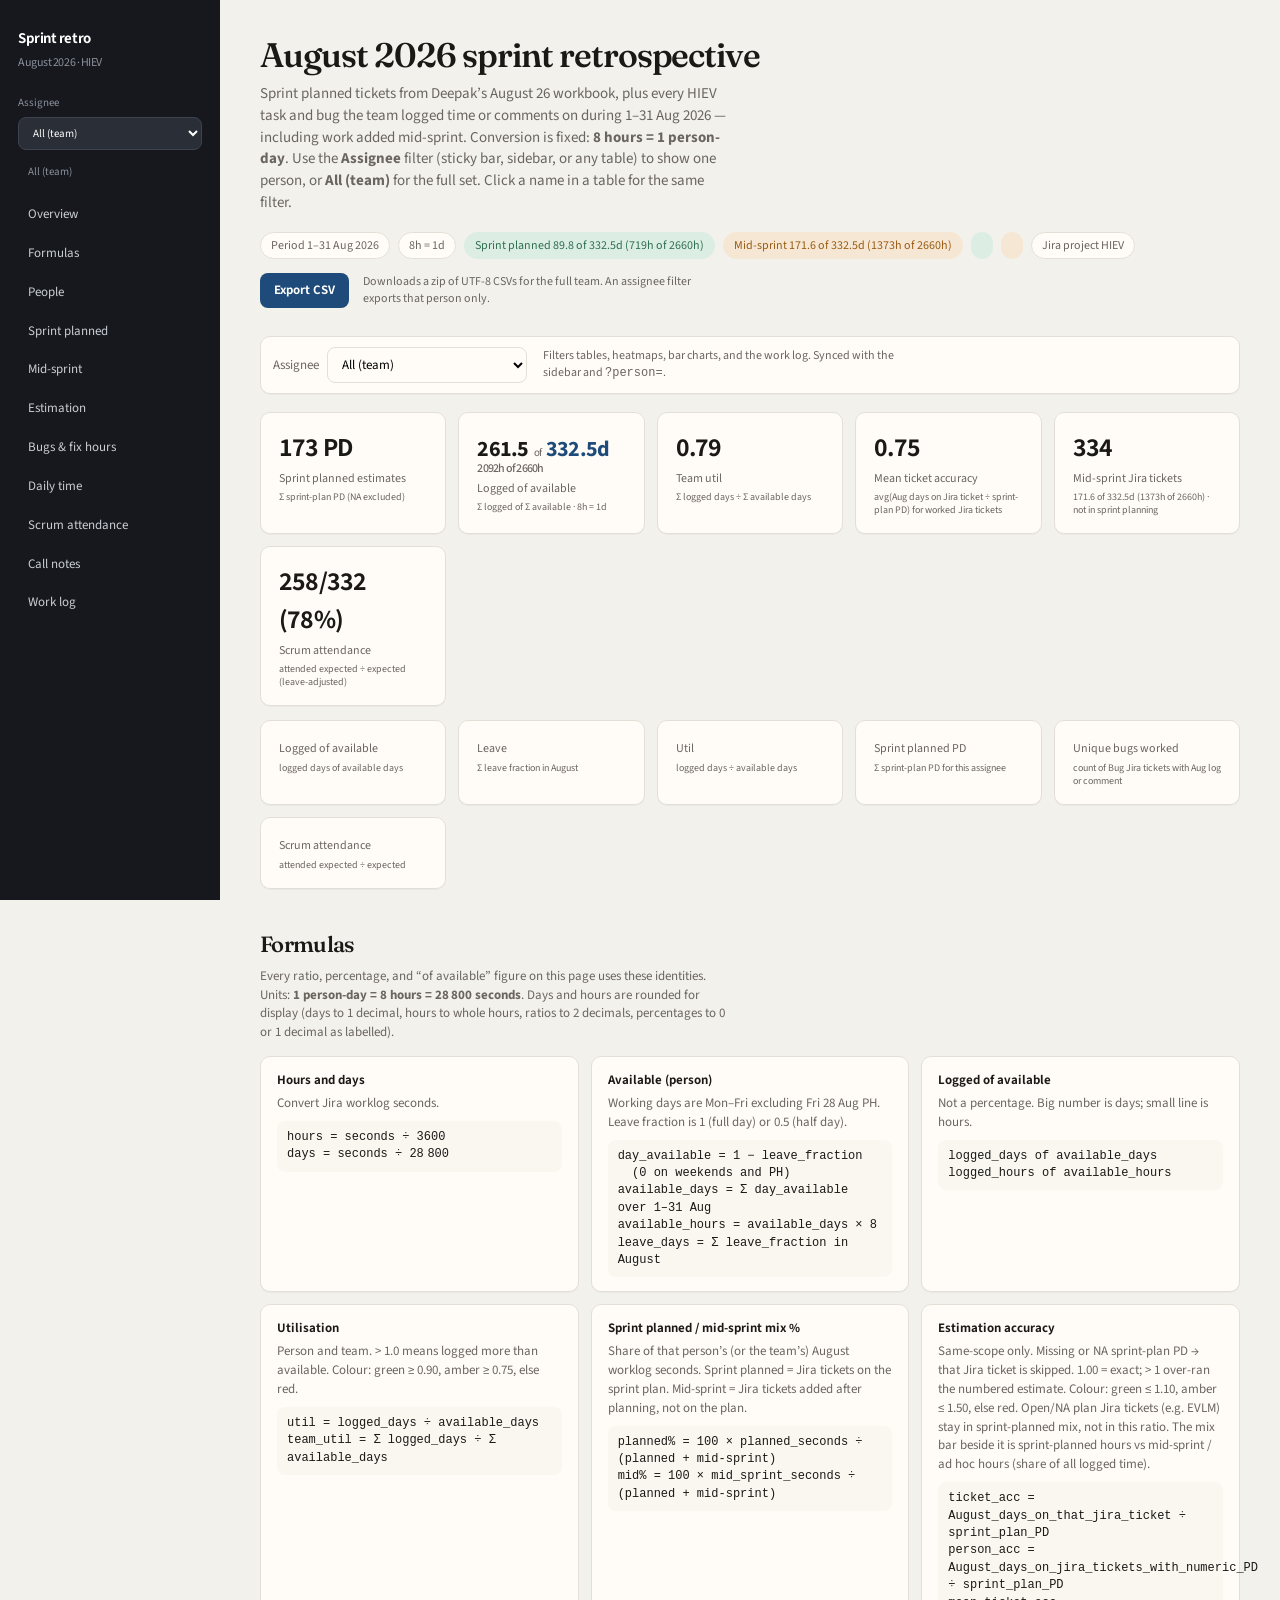
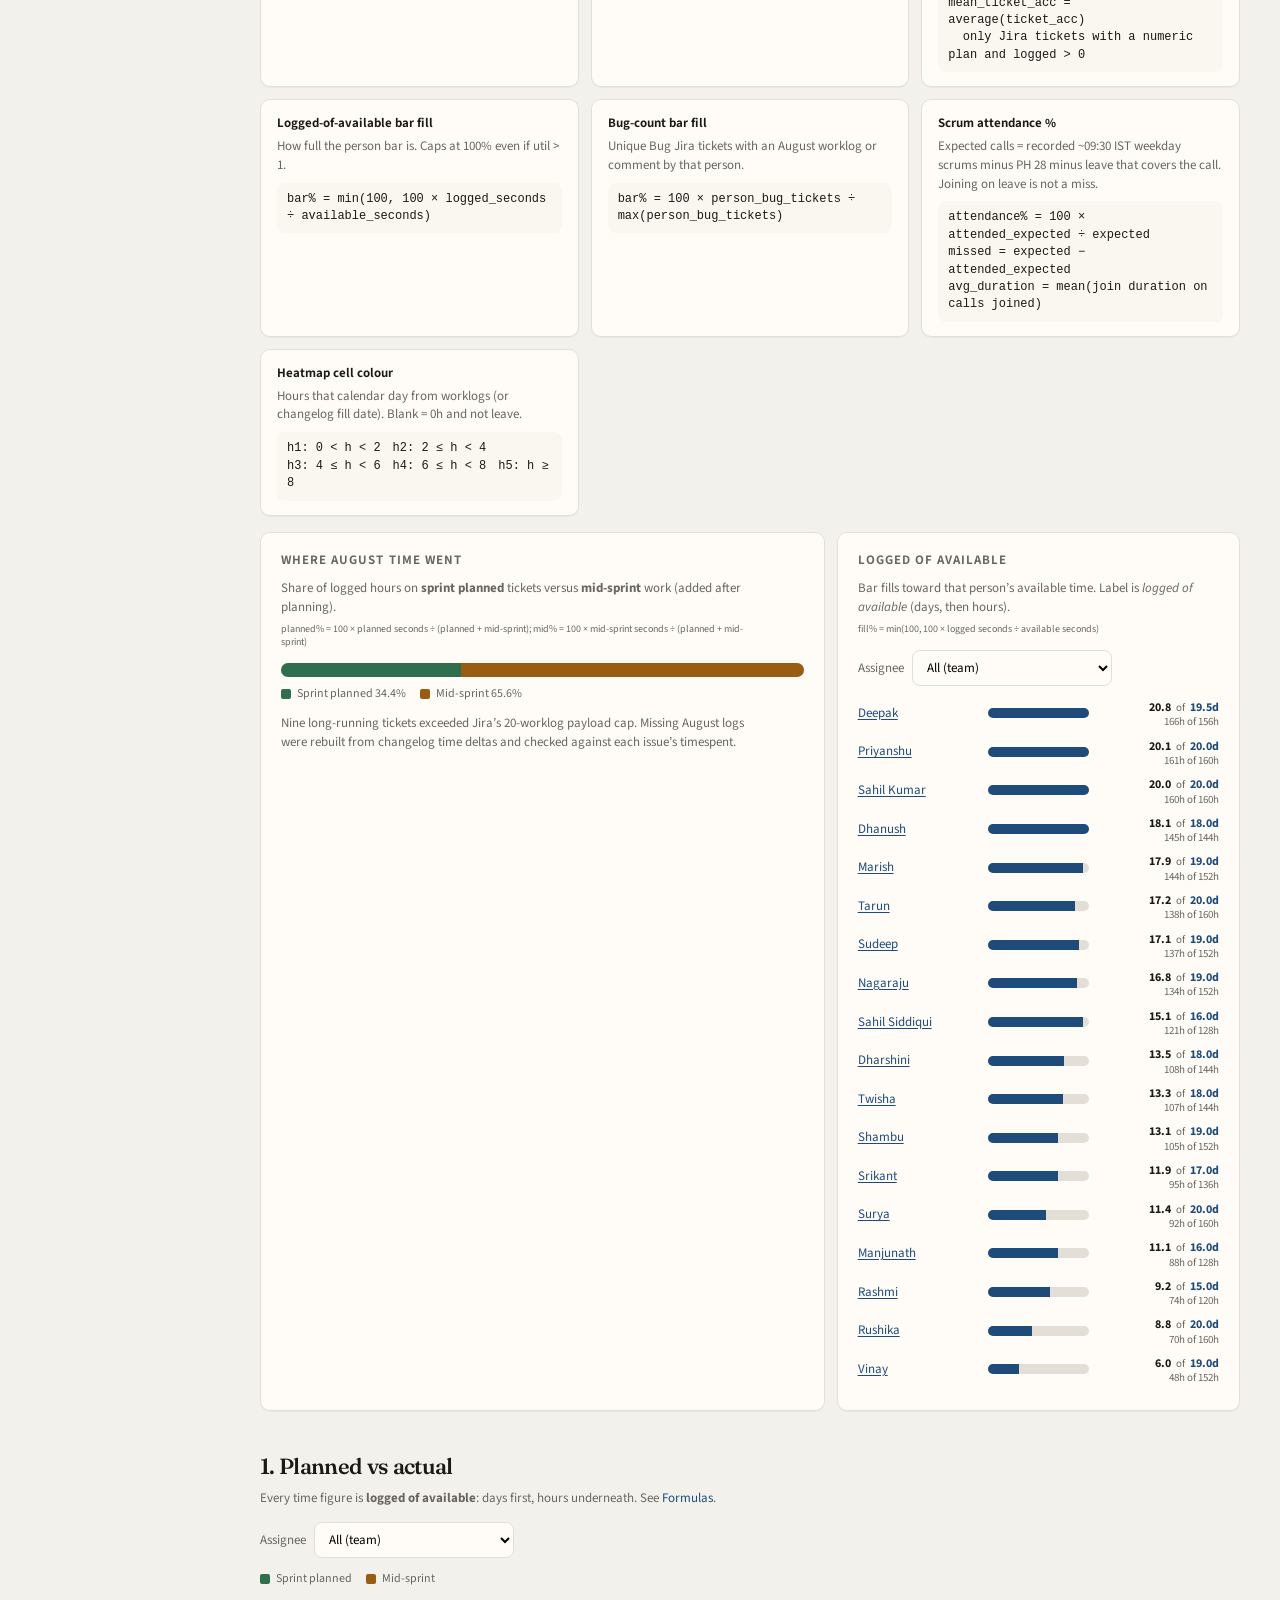
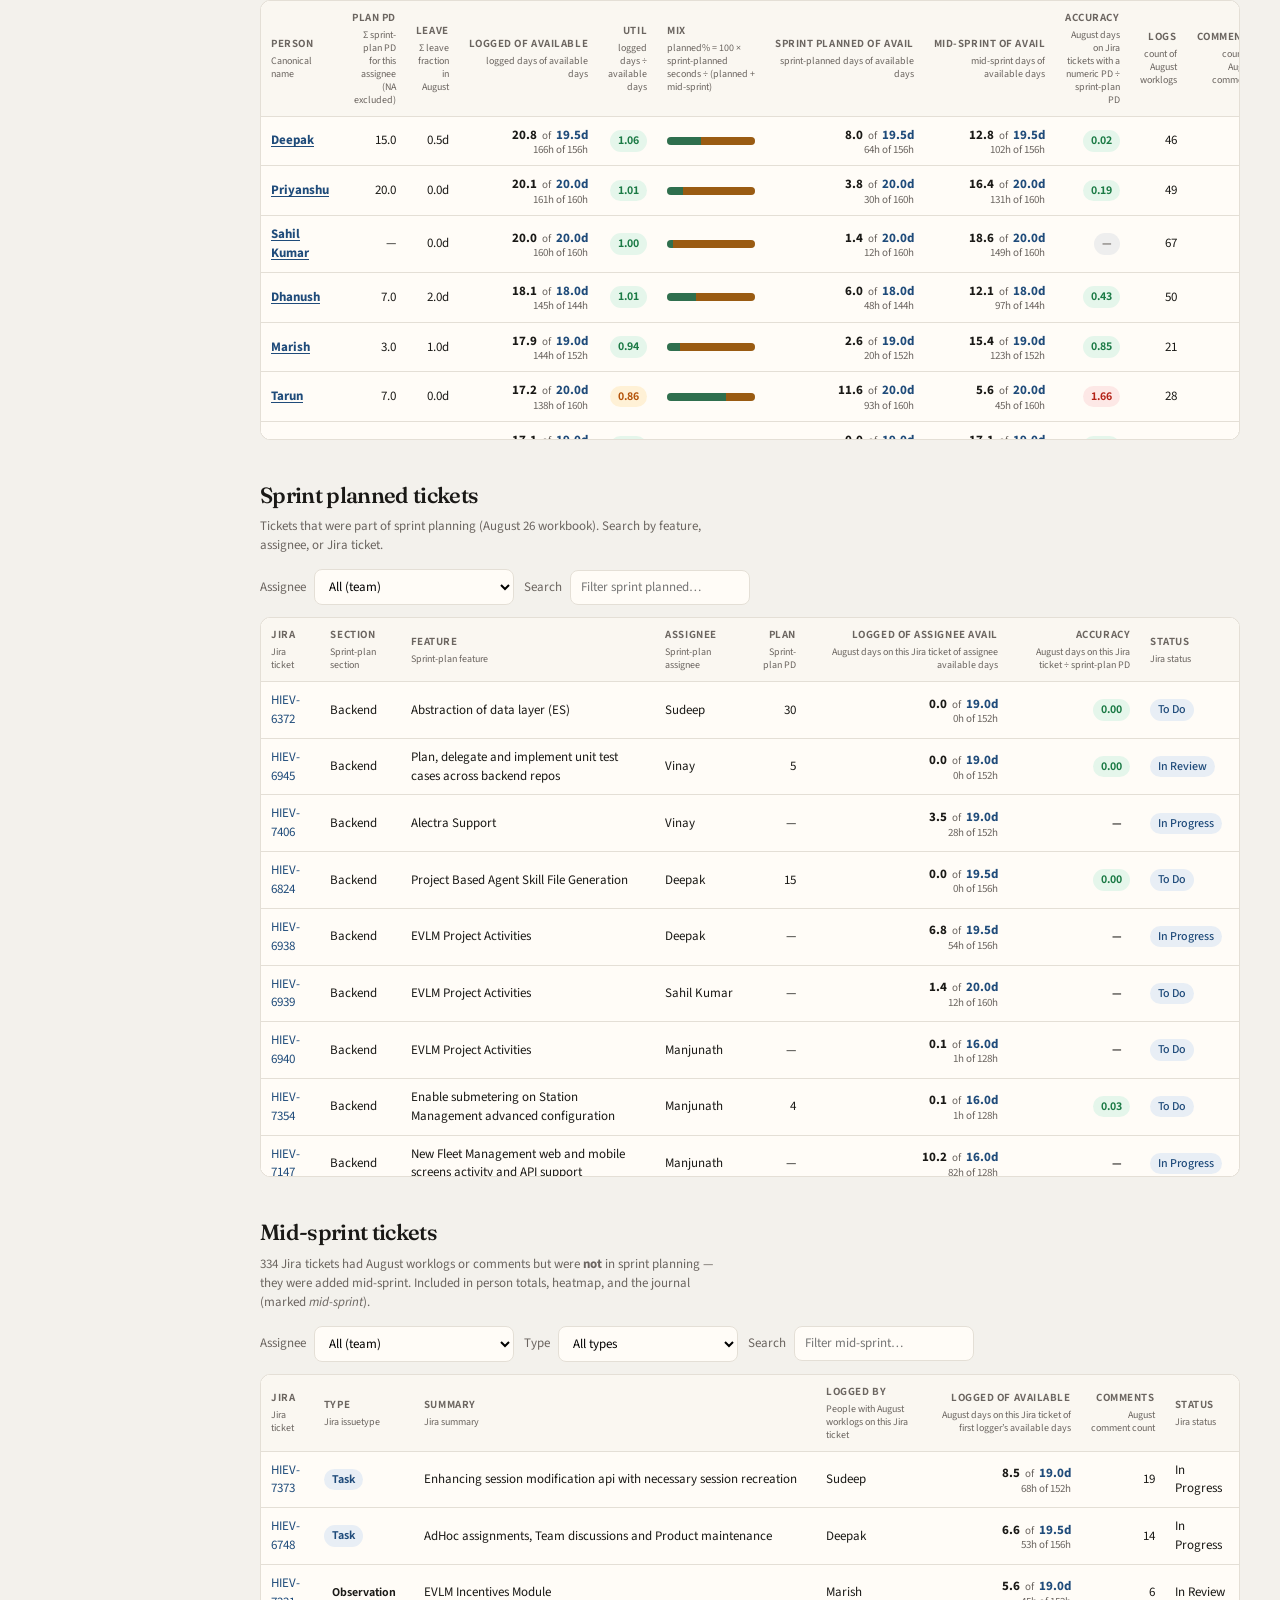
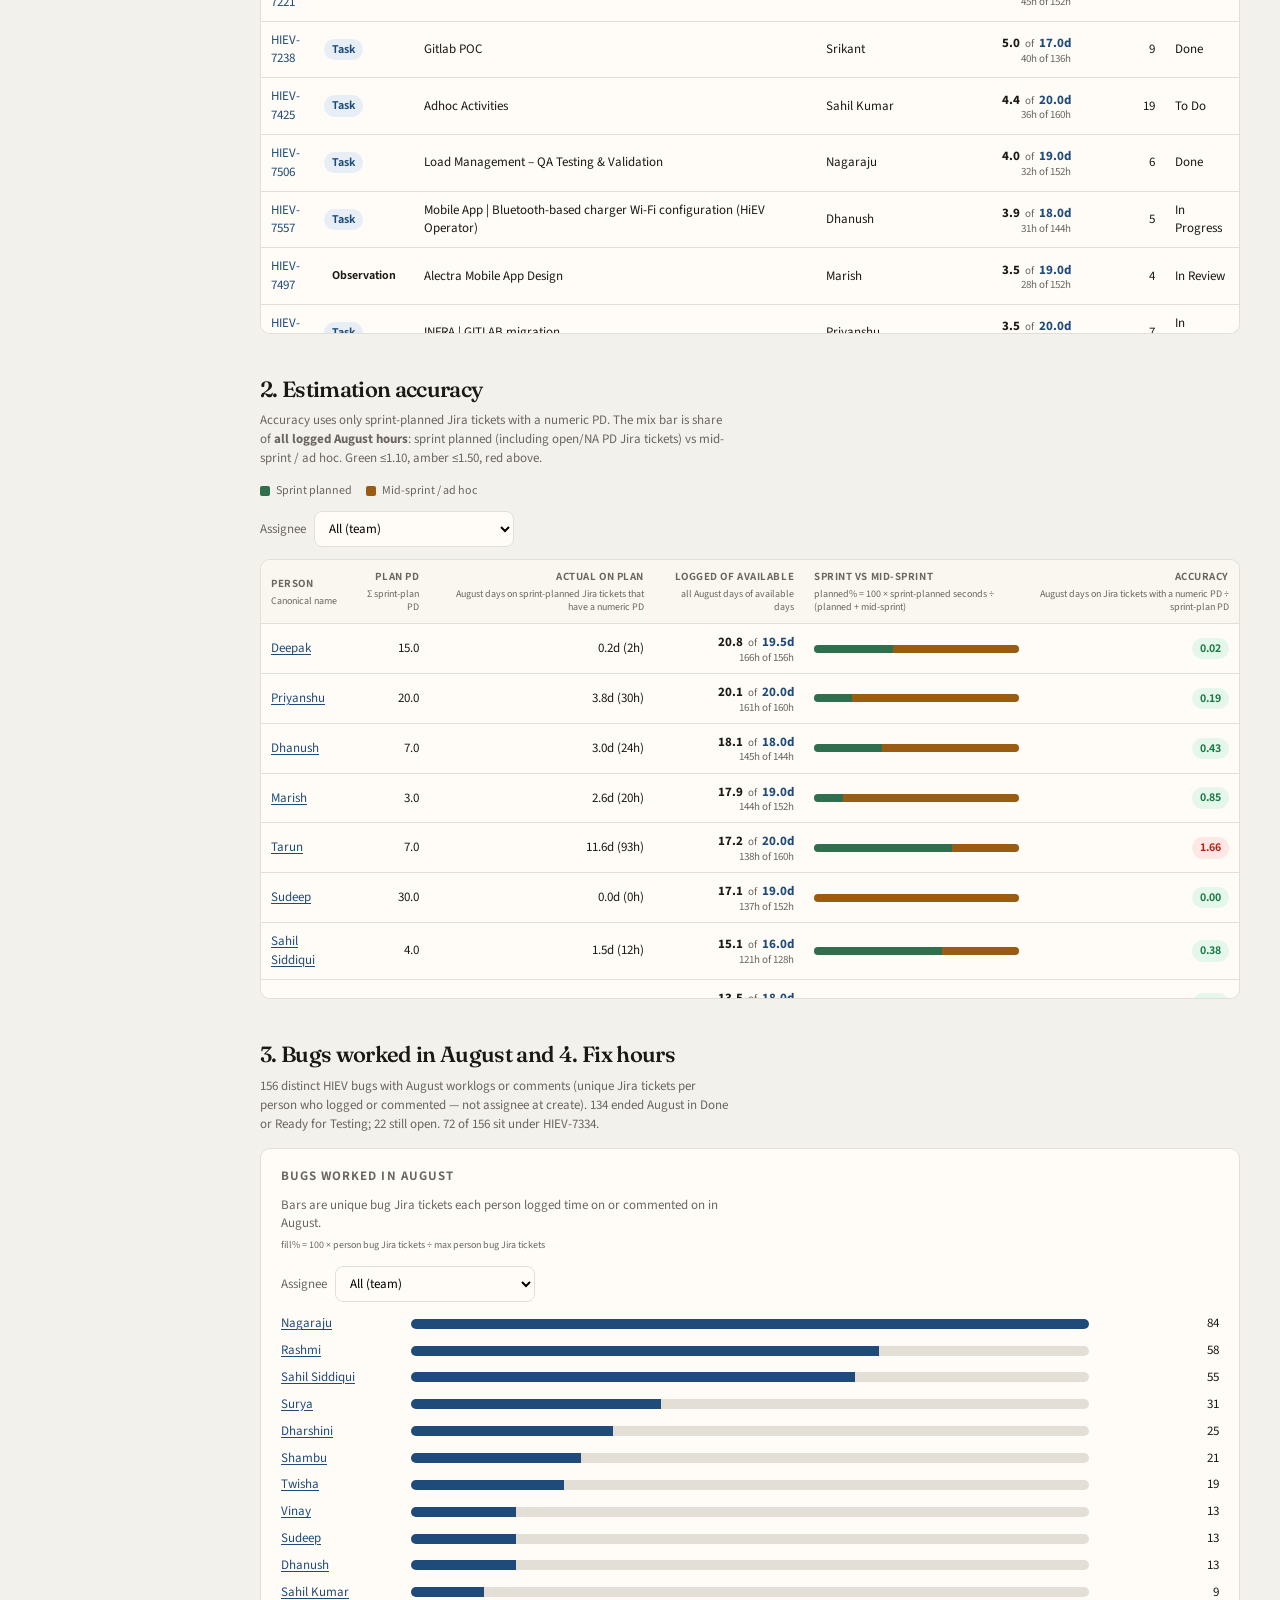
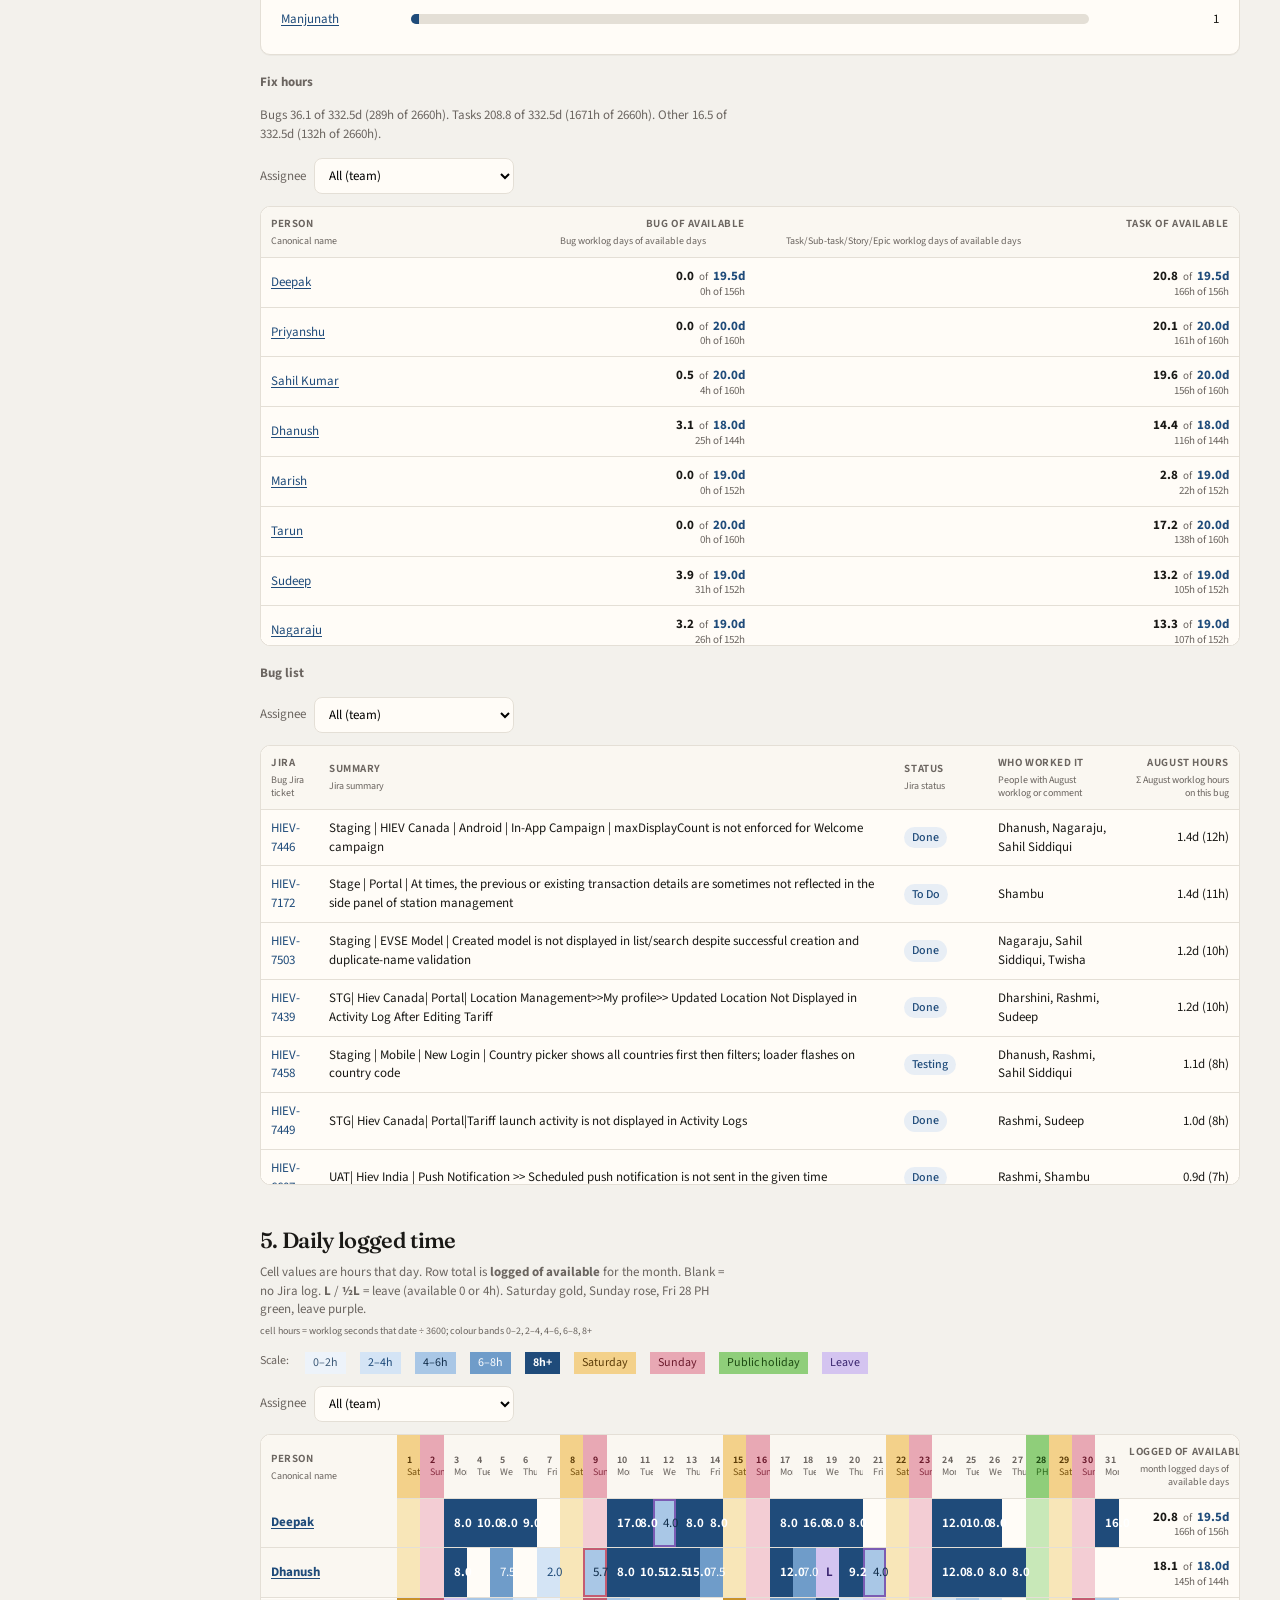
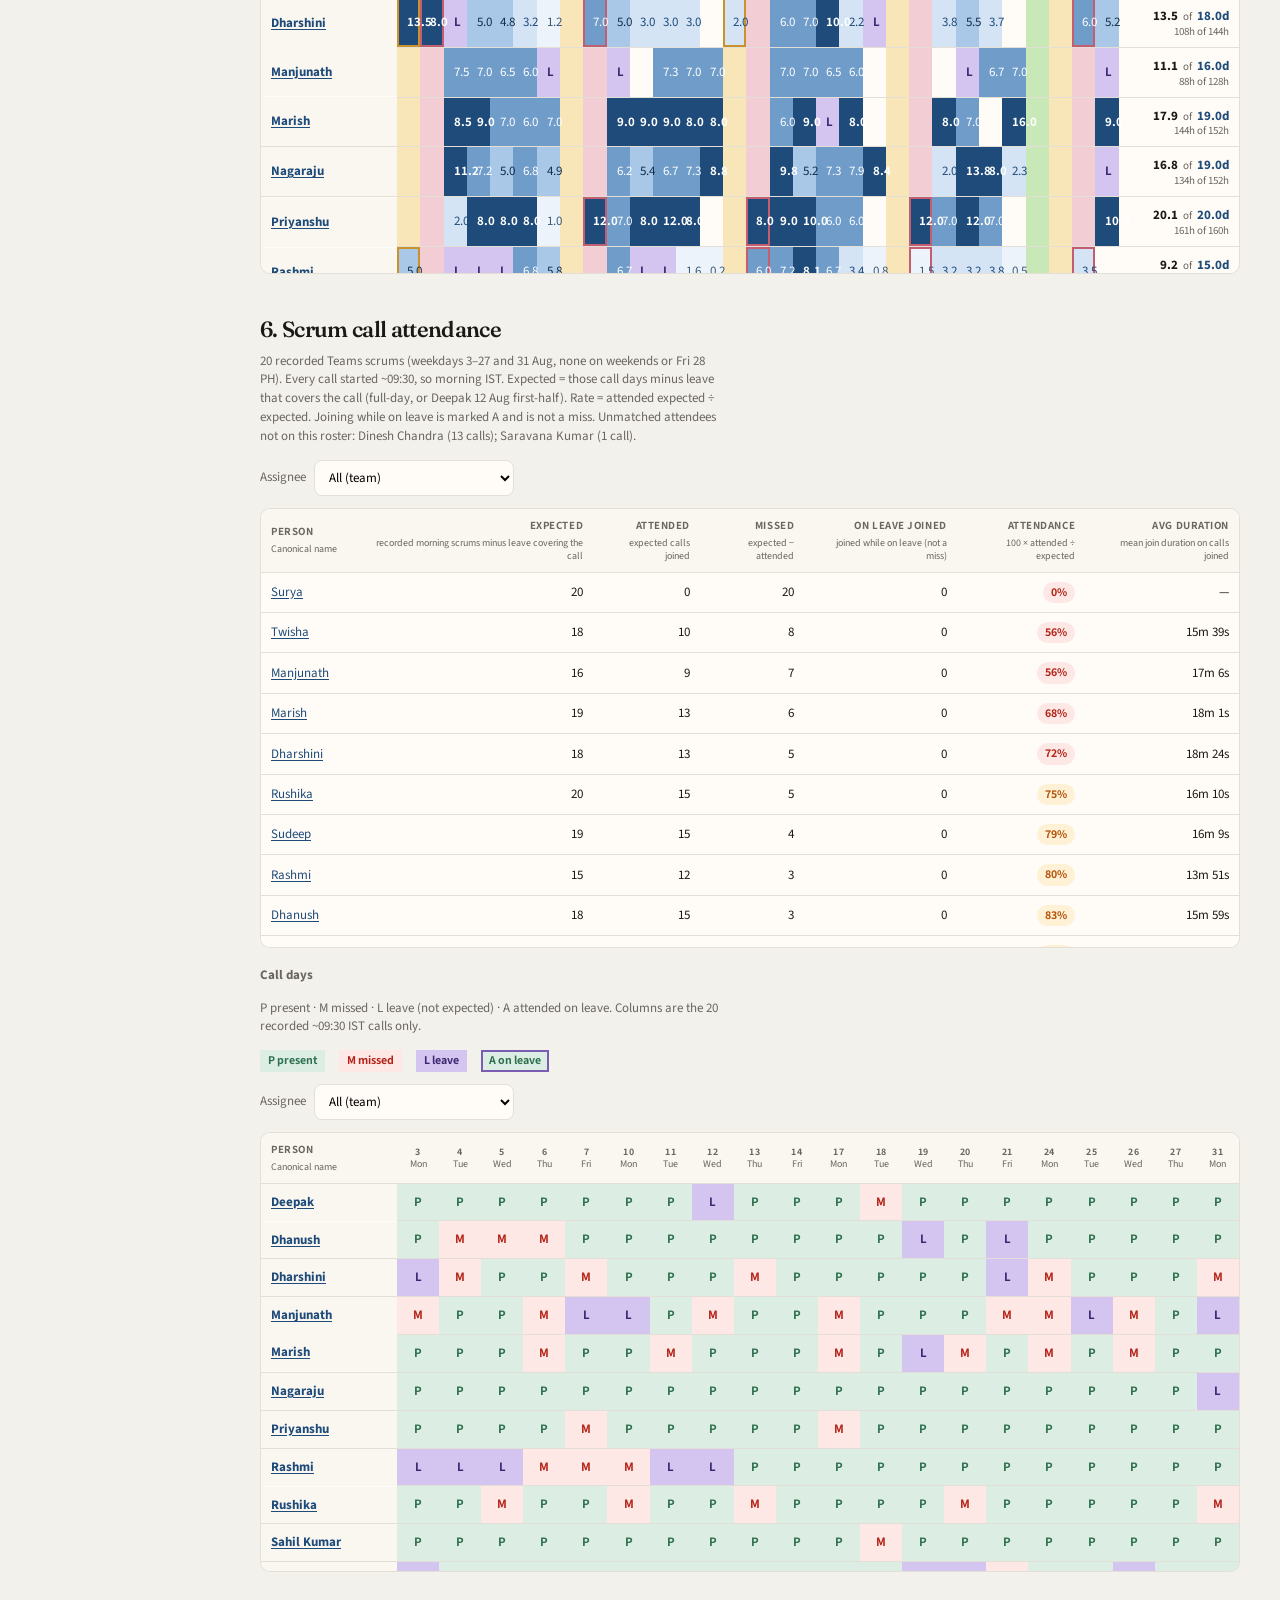
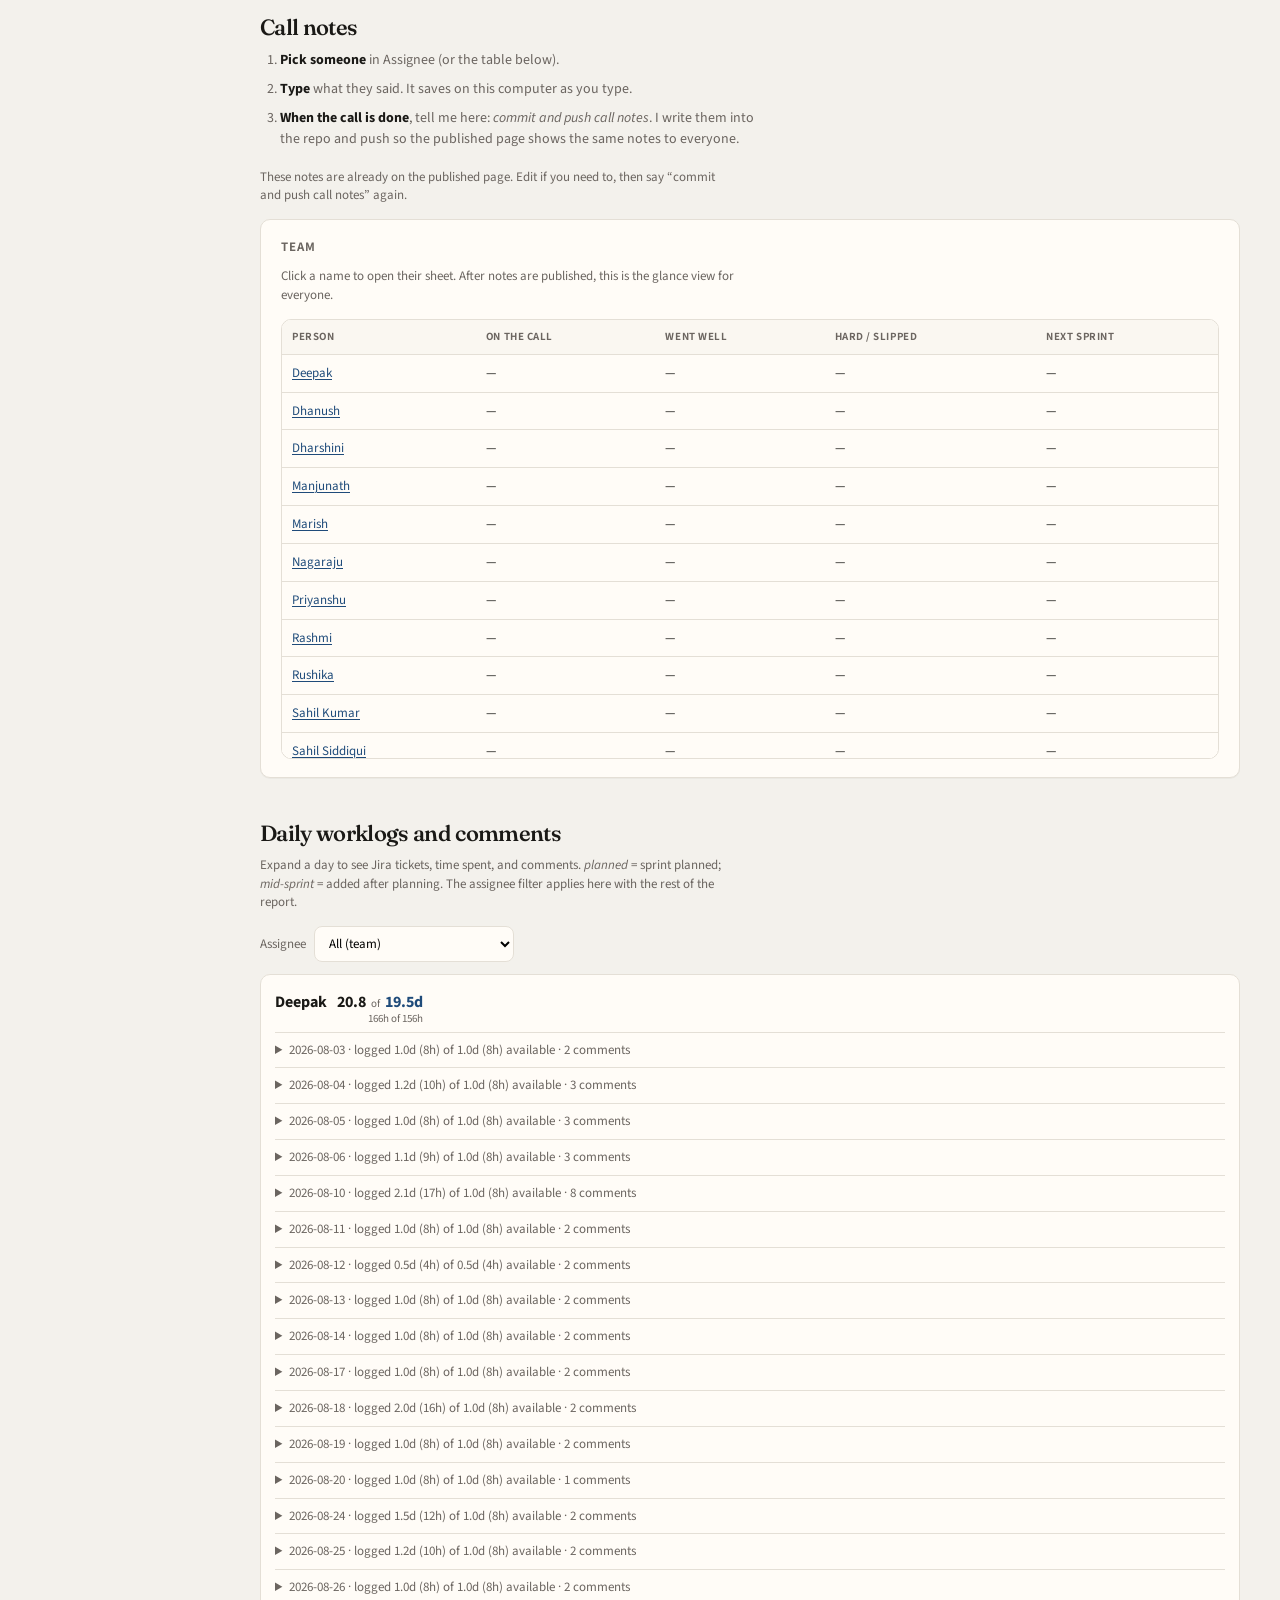
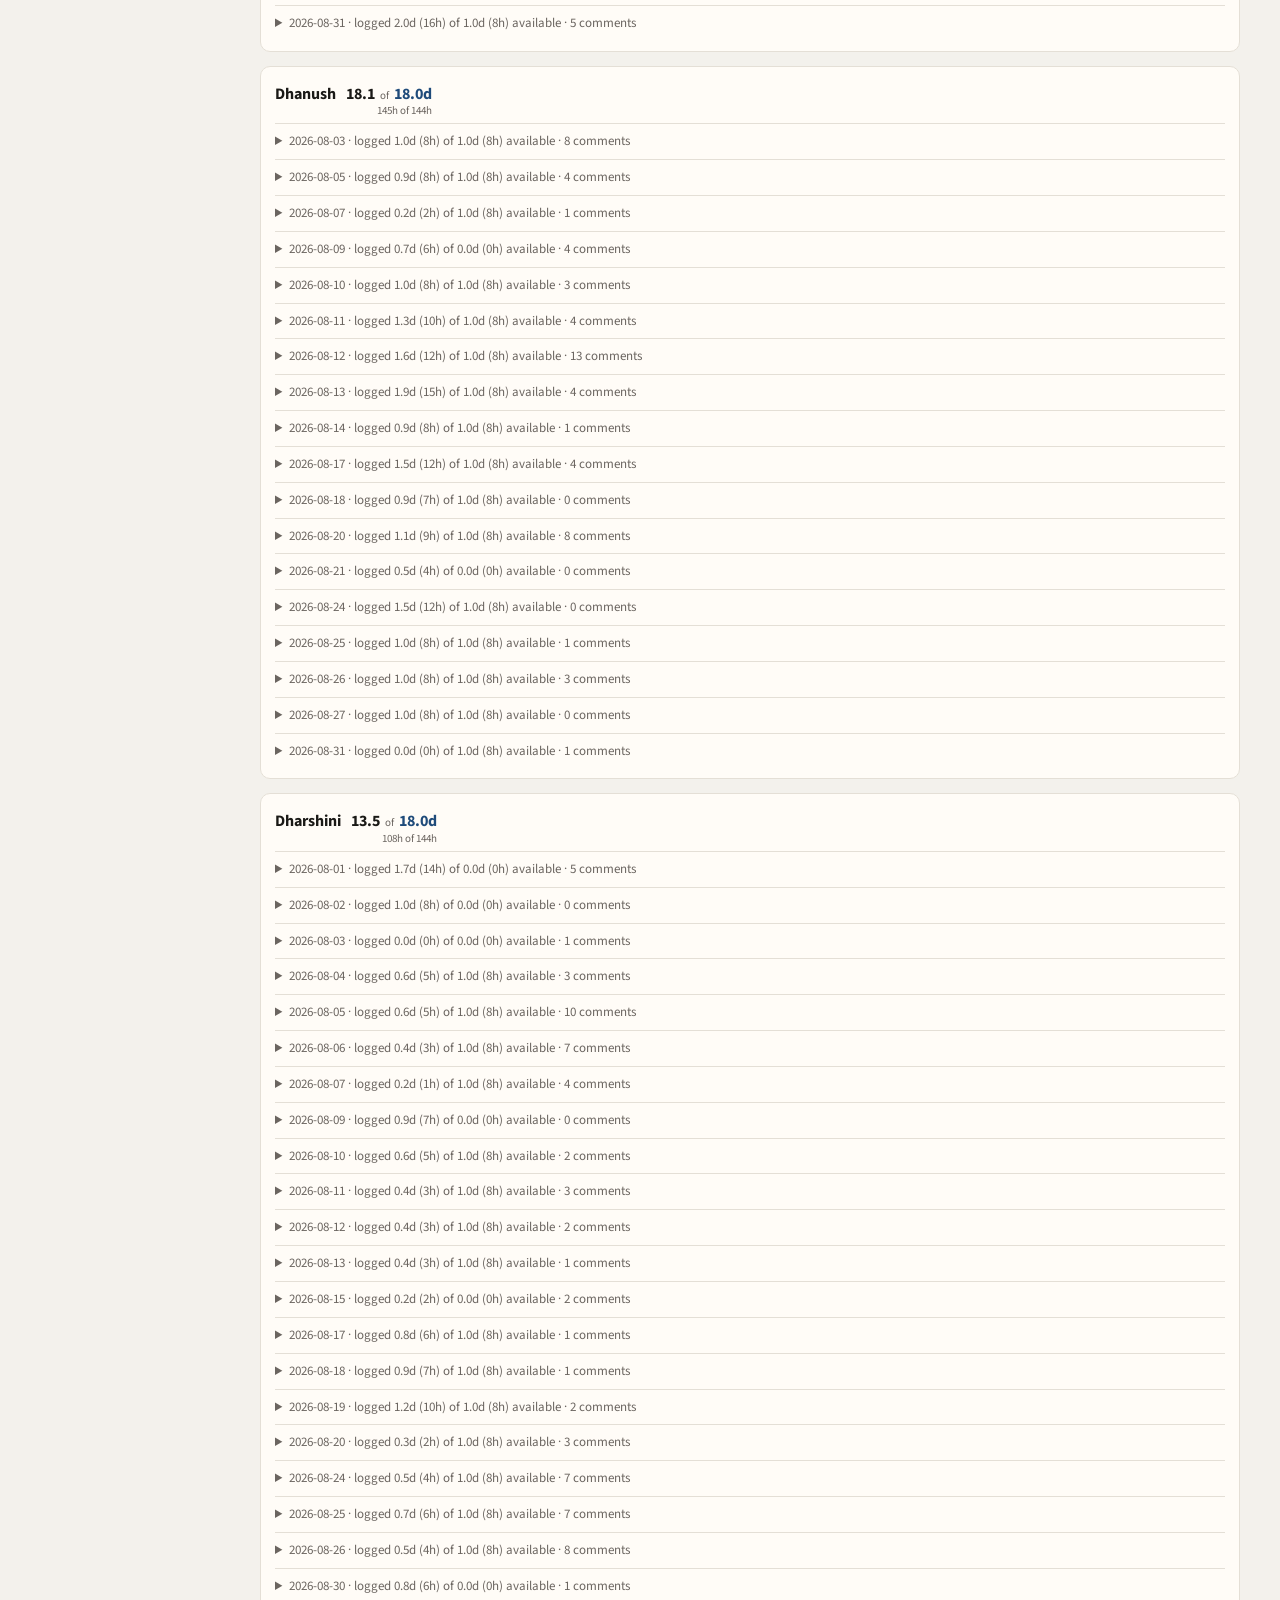
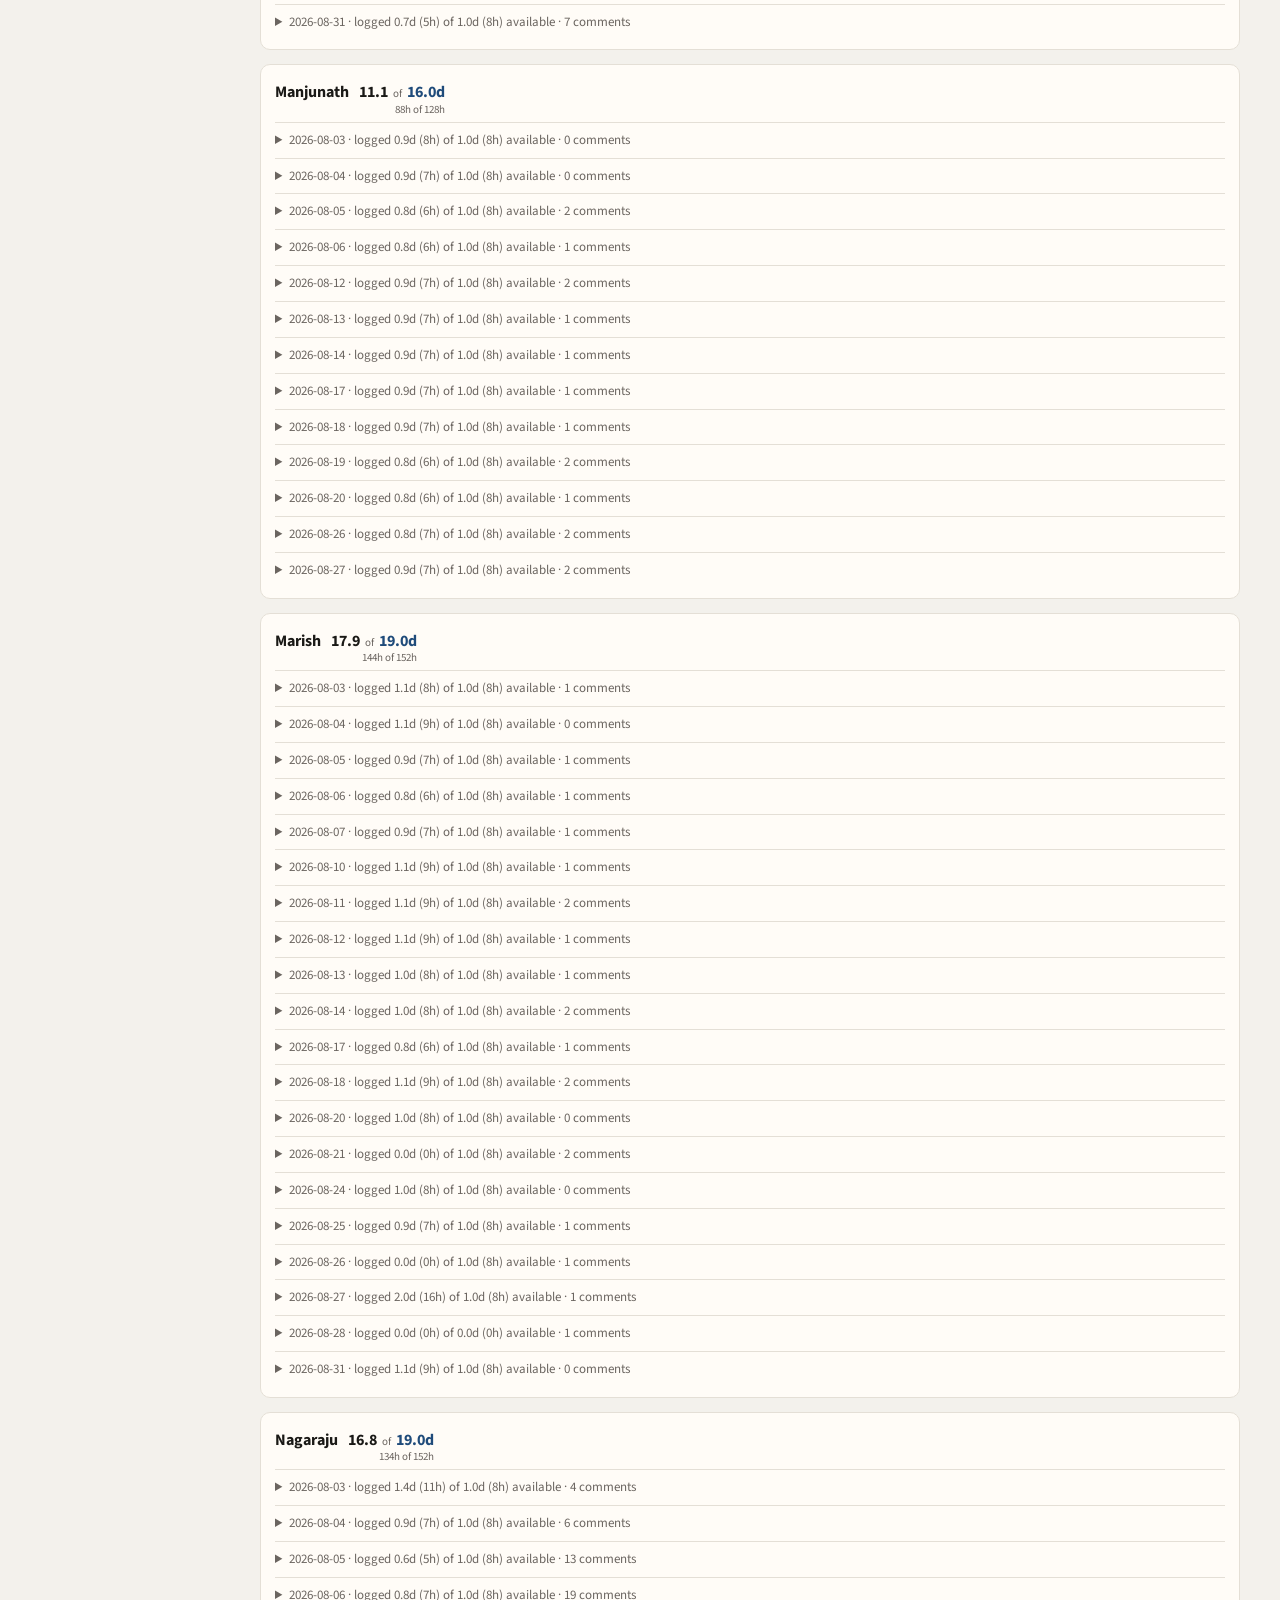
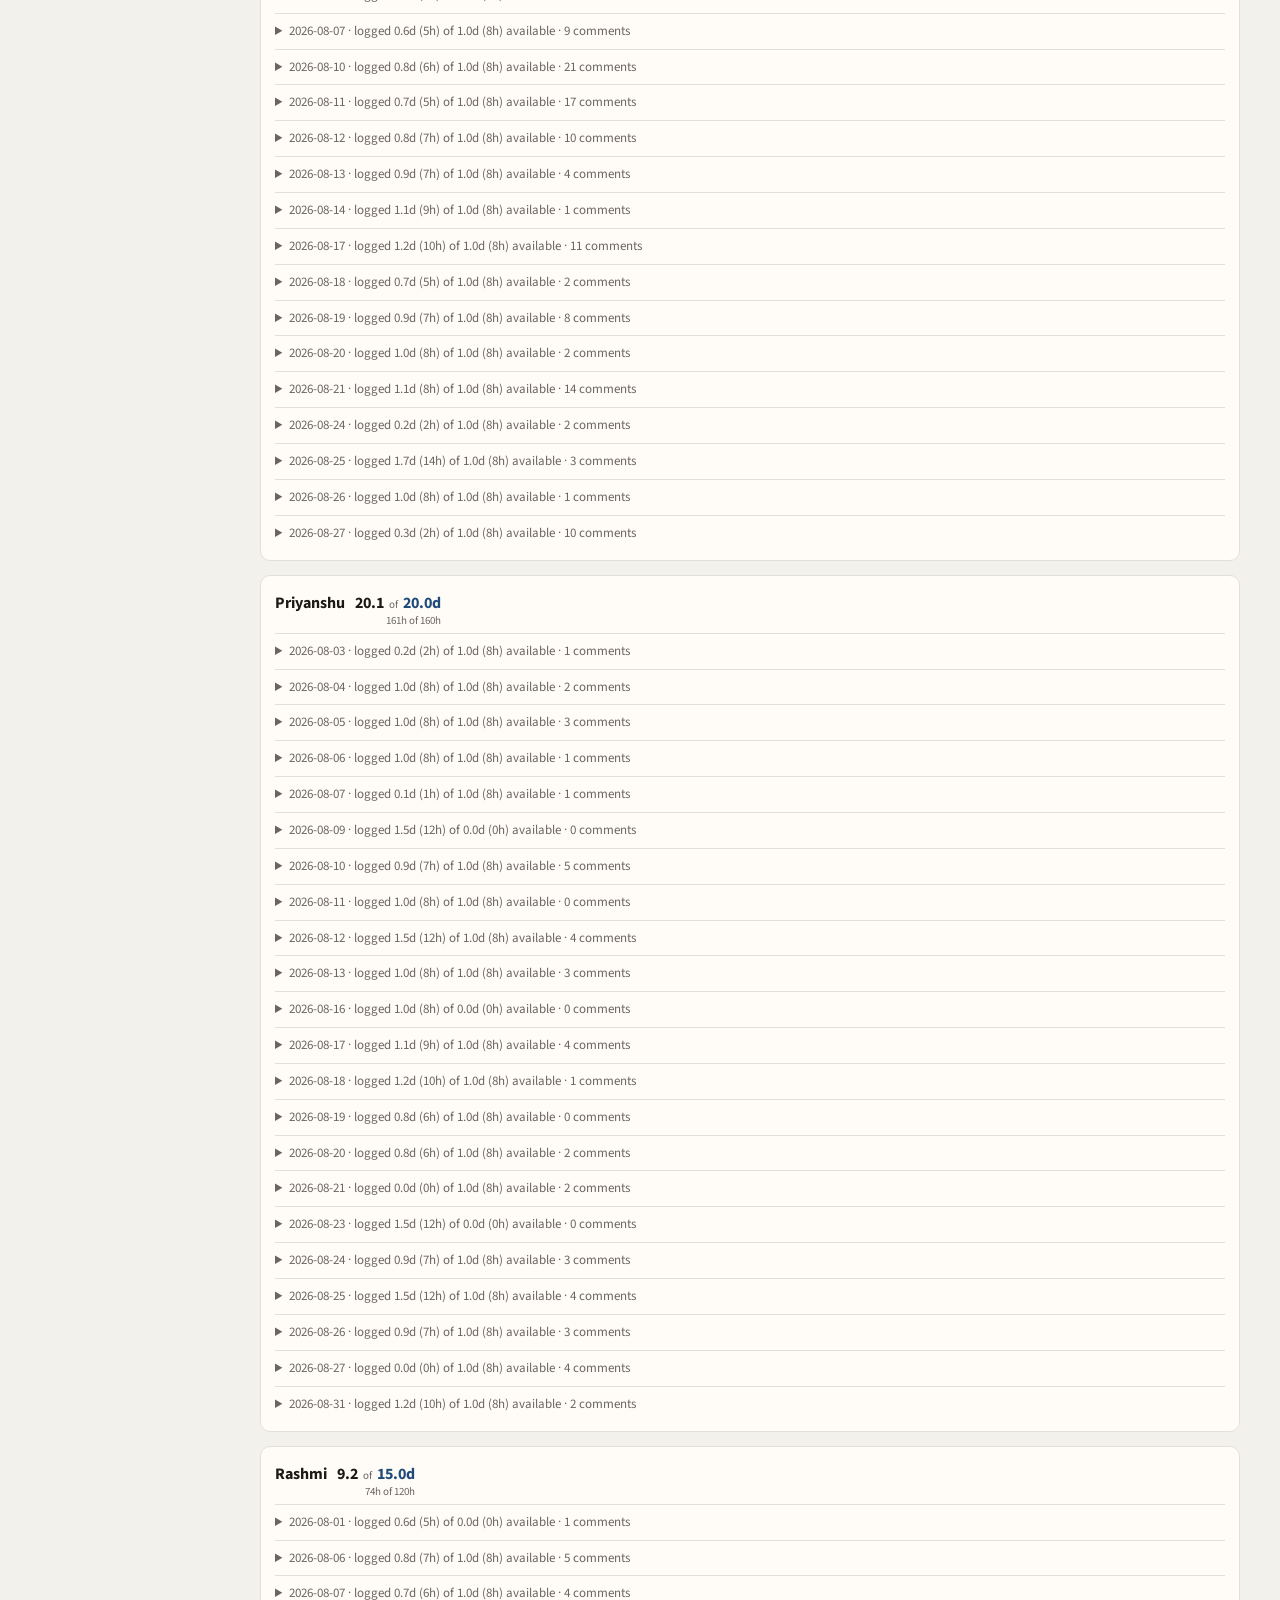
==== commit b1d3ab47: "docs: say Jira tickets instead of Keys in the August retro Align UI, formulas, and exports with that" ====
--- a/docs/index.html
+++ b/docs/index.html
@@ -59,8 +59,8 @@
         <div class="kpi"><strong>173 PD</strong><span>Sprint planned estimates<small class="formula">Σ sprint-plan PD (NA excluded)</small></span></div>
         <div class="kpi"><strong><span class='timepair'><span class='line'><b>261.5</b><span class='of'>of</span><b class='avail'>332.5d</b></span><small>2092h of 2660h</small></span></strong><span>Logged of available<small class="formula">Σ logged of Σ available · 8h = 1d</small></span></div>
         <div class="kpi"><strong>0.79</strong><span>Team util<small class="formula">Σ logged days ÷ Σ available days</small></span></div>
-        <div class="kpi"><strong>0.75</strong><span>Mean ticket accuracy<small class="formula">avg(Aug days on key ÷ sprint-plan PD) for worked keys</small></span></div>
-        <div class="kpi"><strong>334</strong><span>Mid-sprint keys<small class="formula">171.6 of 332.5d (1373h of 2660h) · not in sprint planning</small></span></div>
+        <div class="kpi"><strong>0.75</strong><span>Mean ticket accuracy<small class="formula">avg(Aug days on Jira ticket ÷ sprint-plan PD) for worked Jira tickets</small></span></div>
+        <div class="kpi"><strong>334</strong><span>Mid-sprint Jira tickets<small class="formula">171.6 of 332.5d (1373h of 2660h) · not in sprint planning</small></span></div>
         <div class="kpi"><strong>258/332 (78%)</strong><span>Scrum attendance<small class="formula">attended expected ÷ expected (leave-adjusted)</small></span></div>
       </div>
       <div class="kpis person-only" id="personKpis" hidden>
@@ -68,7 +68,7 @@
         <div class="kpi"><strong id="pkLeave"></strong><span>Leave<small class="formula">Σ leave fraction in August</small></span></div>
         <div class="kpi"><strong id="pkUtil"></strong><span>Util<small class="formula">logged days ÷ available days</small></span></div>
         <div class="kpi"><strong id="pkPlan"></strong><span>Sprint planned PD<small class="formula">Σ sprint-plan PD for this assignee</small></span></div>
-        <div class="kpi"><strong id="pkBugs"></strong><span>Unique bugs worked<small class="formula">count of Bug keys with Aug log or comment</small></span></div>
+        <div class="kpi"><strong id="pkBugs"></strong><span>Unique bugs worked<small class="formula">count of Bug Jira tickets with Aug log or comment</small></span></div>
         <div class="kpi"><strong id="pkScrum"></strong><span>Scrum attendance<small class="formula">attended expected ÷ expected</small></span></div>
       </div>
       
@@ -105,17 +105,17 @@
           </div>
           <div class="formula-card">
             <dt>Sprint planned / mid-sprint mix %</dt>
-            <dd>Share of that person’s (or the team’s) August worklog seconds. Sprint planned = keys on the sprint plan. Mid-sprint = keys added after planning, not on the plan.</dd>
+            <dd>Share of that person’s (or the team’s) August worklog seconds. Sprint planned = Jira tickets on the sprint plan. Mid-sprint = Jira tickets added after planning, not on the plan.</dd>
             <code>planned% = 100 × planned_seconds ÷ (planned + mid-sprint)
 mid% = 100 × mid_sprint_seconds ÷ (planned + mid-sprint)</code>
           </div>
           <div class="formula-card">
             <dt>Estimation accuracy</dt>
-            <dd>Same-scope only. Missing or NA sprint-plan PD → that key is skipped. 1.00 = exact; &gt; 1 over-ran the numbered estimate. Colour: green ≤ 1.10, amber ≤ 1.50, else red. Open/NA plan keys (e.g. EVLM) stay in sprint-planned mix, not in this ratio. The mix bar beside it is sprint-planned hours vs mid-sprint / ad hoc hours (share of all logged time).</dd>
-            <code>ticket_acc = August_days_on_that_key ÷ sprint_plan_PD
-person_acc = August_days_on_keys_with_numeric_PD ÷ sprint_plan_PD
+            <dd>Same-scope only. Missing or NA sprint-plan PD → that Jira ticket is skipped. 1.00 = exact; &gt; 1 over-ran the numbered estimate. Colour: green ≤ 1.10, amber ≤ 1.50, else red. Open/NA plan Jira tickets (e.g. EVLM) stay in sprint-planned mix, not in this ratio. The mix bar beside it is sprint-planned hours vs mid-sprint / ad hoc hours (share of all logged time).</dd>
+            <code>ticket_acc = August_days_on_that_jira_ticket ÷ sprint_plan_PD
+person_acc = August_days_on_jira_tickets_with_numeric_PD ÷ sprint_plan_PD
 mean_ticket_acc = average(ticket_acc)
-  only keys with a numeric plan and logged &gt; 0</code>
+  only Jira tickets with a numeric plan and logged &gt; 0</code>
           </div>
           <div class="formula-card">
             <dt>Logged-of-available bar fill</dt>
@@ -124,8 +124,8 @@
           </div>
           <div class="formula-card">
             <dt>Bug-count bar fill</dt>
-            <dd>Unique Bug keys with an August worklog or comment by that person.</dd>
-            <code>bar% = 100 × person_bug_keys ÷ max(person_bug_keys)</code>
+            <dd>Unique Bug Jira tickets with an August worklog or comment by that person.</dd>
+            <code>bar% = 100 × person_bug_tickets ÷ max(person_bug_tickets)</code>
           </div>
           <div class="formula-card">
             <dt>Scrum attendance %</dt>
@@ -184,7 +184,7 @@
                 <th title='planned% = 100 × sprint-planned seconds ÷ (planned + mid-sprint)'>Mix<small class='formula'>planned% = 100 × sprint-planned seconds ÷ (planned + mid-sprint)</small></th>
                 <th class='num' title='sprint-planned days of available days'>Sprint planned of avail<small class='formula'>sprint-planned days of available days</small></th>
                 <th class='num' title='mid-sprint days of available days'>Mid-sprint of avail<small class='formula'>mid-sprint days of available days</small></th>
-                <th class='num' title='August days on keys with a numeric PD ÷ sprint-plan PD'>Accuracy<small class='formula'>August days on keys with a numeric PD ÷ sprint-plan PD</small></th>
+                <th class='num' title='August days on Jira tickets with a numeric PD ÷ sprint-plan PD'>Accuracy<small class='formula'>August days on Jira tickets with a numeric PD ÷ sprint-plan PD</small></th>
                 <th class='num' title='count of August worklogs'>Logs<small class='formula'>count of August worklogs</small></th>
                 <th class='num' title='count of August comments'>Comments<small class='formula'>count of August comments</small></th>
               </tr>
@@ -196,7 +196,7 @@
 
       <section class="block" id="sheet">
         <h2>Sprint planned tickets</h2>
-        <p class="note team-only">Tickets that were part of sprint planning (August 26 workbook). Search by feature, assignee, or key.</p>
+        <p class="note team-only">Tickets that were part of sprint planning (August 26 workbook). Search by feature, assignee, or Jira ticket.</p>
         <p class="note person-only" id="sheetPersonNote" hidden></p>
         <div class="controls">
           <label class="field assignee-field">Assignee <select class="js-assignee-filter" aria-label="Filter by assignee"><option value="">All (team)</option><option value="Deepak">Deepak</option><option value="Dhanush">Dhanush</option><option value="Dharshini">Dharshini</option><option value="Manjunath">Manjunath</option><option value="Marish">Marish</option><option value="Nagaraju">Nagaraju</option><option value="Priyanshu">Priyanshu</option><option value="Rashmi">Rashmi</option><option value="Rushika">Rushika</option><option value="Sahil Kumar">Sahil Kumar</option><option value="Sahil Siddiqui">Sahil Siddiqui</option><option value="Shambu">Shambu</option><option value="Srikant">Srikant</option><option value="Sudeep">Sudeep</option><option value="Surya">Surya</option><option value="Tarun">Tarun</option><option value="Twisha">Twisha</option><option value="Vinay">Vinay</option></select></label>
@@ -206,13 +206,13 @@
           <table>
             <thead>
               <tr>
-                <th title='Issue key'>Jira<small class='formula'>Issue key</small></th>
+                <th title='Jira ticket'>Jira<small class='formula'>Jira ticket</small></th>
                 <th title='Sprint-plan section'>Section<small class='formula'>Sprint-plan section</small></th>
                 <th title='Sprint-plan feature'>Feature<small class='formula'>Sprint-plan feature</small></th>
                 <th title='Sprint-plan assignee'>Assignee<small class='formula'>Sprint-plan assignee</small></th>
                 <th class='num' title='Sprint-plan PD'>Plan<small class='formula'>Sprint-plan PD</small></th>
-                <th class='num' title='August days on this key of assignee available days'>Logged of assignee avail<small class='formula'>August days on this key of assignee available days</small></th>
-                <th class='num' title='August days on this key ÷ sprint-plan PD'>Accuracy<small class='formula'>August days on this key ÷ sprint-plan PD</small></th>
+                <th class='num' title='August days on this Jira ticket of assignee available days'>Logged of assignee avail<small class='formula'>August days on this Jira ticket of assignee available days</small></th>
+                <th class='num' title='August days on this Jira ticket ÷ sprint-plan PD'>Accuracy<small class='formula'>August days on this Jira ticket ÷ sprint-plan PD</small></th>
                 <th title='Jira status'>Status<small class='formula'>Jira status</small></th>
               </tr>
             </thead>
@@ -224,7 +224,7 @@
 
       <section class="block" id="offsheet">
         <h2>Mid-sprint tickets</h2>
-        <p class="note team-only">334 keys had August worklogs or comments but were <strong>not</strong> in sprint planning — they were added mid-sprint. Included in person totals, heatmap, and the journal (marked <em>mid-sprint</em>).</p>
+        <p class="note team-only">334 Jira tickets had August worklogs or comments but were <strong>not</strong> in sprint planning — they were added mid-sprint. Included in person totals, heatmap, and the journal (marked <em>mid-sprint</em>).</p>
         <p class="note person-only" id="offsheetPersonNote" hidden></p>
         <div class="controls">
           <label class="field assignee-field">Assignee <select class="js-assignee-filter" aria-label="Filter by assignee"><option value="">All (team)</option><option value="Deepak">Deepak</option><option value="Dhanush">Dhanush</option><option value="Dharshini">Dharshini</option><option value="Manjunath">Manjunath</option><option value="Marish">Marish</option><option value="Nagaraju">Nagaraju</option><option value="Priyanshu">Priyanshu</option><option value="Rashmi">Rashmi</option><option value="Rushika">Rushika</option><option value="Sahil Kumar">Sahil Kumar</option><option value="Sahil Siddiqui">Sahil Siddiqui</option><option value="Shambu">Shambu</option><option value="Srikant">Srikant</option><option value="Sudeep">Sudeep</option><option value="Surya">Surya</option><option value="Tarun">Tarun</option><option value="Twisha">Twisha</option><option value="Vinay">Vinay</option></select></label>
@@ -240,11 +240,11 @@
           <table>
             <thead>
               <tr>
-                <th title='Issue key'>Jira<small class='formula'>Issue key</small></th>
+                <th title='Jira ticket'>Jira<small class='formula'>Jira ticket</small></th>
                 <th title='Jira issuetype'>Type<small class='formula'>Jira issuetype</small></th>
                 <th title='Jira summary'>Summary<small class='formula'>Jira summary</small></th>
-                <th title='People with August worklogs on this key'>Logged by<small class='formula'>People with August worklogs on this key</small></th>
-                <th class='num' title='August days on this key of first logger’s available days'>Logged of available<small class='formula'>August days on this key of first logger’s available days</small></th>
+                <th title='People with August worklogs on this Jira ticket'>Logged by<small class='formula'>People with August worklogs on this Jira ticket</small></th>
+                <th class='num' title='August days on this Jira ticket of first logger’s available days'>Logged of available<small class='formula'>August days on this Jira ticket of first logger’s available days</small></th>
                 <th class='num' title='August comment count'>Comments<small class='formula'>August comment count</small></th>
                 <th title='Jira status'>Status<small class='formula'>Jira status</small></th>
               </tr>
@@ -252,12 +252,12 @@
             <tbody id="offsheetBody"><tr data-type='Task' data-people='Sudeep'><td><a href='https://elocity.atlassian.net/browse/HIEV-7373'>HIEV-7373</a></td><td><span class='pill type-Task'>Task</span></td><td>Enhancing session modification api with necessary session recreation</td><td>Sudeep</td><td class='num'><span class='timepair'><span class='line'><b>8.5</b><span class='of'>of</span><b class='avail'>19.0d</b></span><small>68h of 152h</small></span></td><td class='num'>19</td><td>In Progress</td></tr><tr data-type='Task' data-people='Deepak'><td><a href='https://elocity.atlassian.net/browse/HIEV-6748'>HIEV-6748</a></td><td><span class='pill type-Task'>Task</span></td><td>AdHoc assignments, Team discussions and Product maintenance </td><td>Deepak</td><td class='num'><span class='timepair'><span class='line'><b>6.6</b><span class='of'>of</span><b class='avail'>19.5d</b></span><small>53h of 156h</small></span></td><td class='num'>14</td><td>In Progress</td></tr><tr data-type='Observation' data-people='Marish'><td><a href='https://elocity.atlassian.net/browse/HIEV-7221'>HIEV-7221</a></td><td><span class='pill type-Observation'>Observation</span></td><td>EVLM Incentives Module</td><td>Marish</td><td class='num'><span class='timepair'><span class='line'><b>5.6</b><span class='of'>of</span><b class='avail'>19.0d</b></span><small>45h of 152h</small></span></td><td class='num'>6</td><td>In Review</td></tr><tr data-type='Task' data-people='Srikant'><td><a href='https://elocity.atlassian.net/browse/HIEV-7238'>HIEV-7238</a></td><td><span class='pill type-Task'>Task</span></td><td>Gitlab POC</td><td>Srikant</td><td class='num'><span class='timepair'><span class='line'><b>5.0</b><span class='of'>of</span><b class='avail'>17.0d</b></span><small>40h of 136h</small></span></td><td class='num'>9</td><td>Done</td></tr><tr data-type='Task' data-people='Sahil Kumar'><td><a href='https://elocity.atlassian.net/browse/HIEV-7425'>HIEV-7425</a></td><td><span class='pill type-Task'>Task</span></td><td>Adhoc Activities</td><td>Sahil Kumar</td><td class='num'><span class='timepair'><span class='line'><b>4.4</b><span class='of'>of</span><b class='avail'>20.0d</b></span><small>36h of 160h</small></span></td><td class='num'>19</td><td>To Do</td></tr><tr data-type='Task' data-people='Nagaraju'><td><a href='https://elocity.atlassian.net/browse/HIEV-7506'>HIEV-7506</a></td><td><span class='pill type-Task'>Task</span></td><td>Load Management – QA Testing &amp; Validation</td><td>Nagaraju</td><td class='num'><span class='timepair'><span class='line'><b>4.0</b><span class='of'>of</span><b class='avail'>19.0d</b></span><small>32h of 152h</small></span></td><td class='num'>6</td><td>Done</td></tr><tr data-type='Task' data-people='Dhanush'><td><a href='https://elocity.atlassian.net/browse/HIEV-7557'>HIEV-7557</a></td><td><span class='pill type-Task'>Task</span></td><td>Mobile App | Bluetooth-based charger Wi-Fi configuration (HiEV Operator)</td><td>Dhanush</td><td class='num'><span class='timepair'><span class='line'><b>3.9</b><span class='of'>of</span><b class='avail'>18.0d</b></span><small>31h of 144h</small></span></td><td class='num'>5</td><td>In Progress</td></tr><tr data-type='Observation' data-people='Marish'><td><a href='https://elocity.atlassian.net/browse/HIEV-7497'>HIEV-7497</a></td><td><span class='pill type-Observation'>Observation</span></td><td>Alectra Mobile App Design</td><td>Marish</td><td class='num'><span class='timepair'><span class='line'><b>3.5</b><span class='of'>of</span><b class='avail'>19.0d</b></span><small>28h of 152h</small></span></td><td class='num'>4</td><td>In Review</td></tr><tr data-type='Task' data-people='Priyanshu'><td><a href='https://elocity.atlassian.net/browse/HIEV-7574'>HIEV-7574</a></td><td><span class='pill type-Task'>Task</span></td><td>INFRA | GITLAB migration</td><td>Priyanshu</td><td class='num'><span class='timepair'><span class='line'><b>3.5</b><span class='of'>of</span><b class='avail'>20.0d</b></span><small>28h of 160h</small></span></td><td class='num'>7</td><td>In Progress</td></tr><tr data-type='Epic' data-people='Nagaraju'><td><a href='https://elocity.atlassian.net/browse/HIEV-7193'>HIEV-7193</a></td><td><span class='pill type-Epic'>Epic</span></td><td>QA - Adhoc activities</td><td>Nagaraju</td><td class='num'><span class='timepair'><span class='line'><b>3.0</b><span class='of'>of</span><b class='avail'>19.0d</b></span><small>24h of 152h</small></span></td><td class='num'>0</td><td>In Progress</td></tr><tr data-type='Sub-task' data-people='Sahil Kumar'><td><a href='https://elocity.atlassian.net/browse/HIEV-7329'>HIEV-7329</a></td><td><span class='pill type-Sub-task'>Sub-task</span></td><td>Smartcar implementation in CPMS</td><td>Sahil Kumar</td><td class='num'><span class='timepair'><span class='line'><b>3.0</b><span class='of'>of</span><b class='avail'>20.0d</b></span><small>24h of 160h</small></span></td><td class='num'>5</td><td>Done</td></tr><tr data-type='Task' data-people='Tarun'><td><a href='https://elocity.atlassian.net/browse/HIEV-7445'>HIEV-7445</a></td><td><span class='pill type-Task'>Task</span></td><td>Enhance User Manual to latest version(Mobile)</td><td>Tarun</td><td class='num'><span class='timepair'><span class='line'><b>2.9</b><span class='of'>of</span><b class='avail'>20.0d</b></span><small>23h of 160h</small></span></td><td class='num'>7</td><td>In Review</td></tr><tr data-type='Task' data-people='Rushika'><td><a href='https://elocity.atlassian.net/browse/HIEV-7536'>HIEV-7536</a></td><td><span class='pill type-Task'>Task</span></td><td>idle  time report</td><td>Rushika</td><td class='num'><span class='timepair'><span class='line'><b>2.8</b><span class='of'>of</span><b class='avail'>20.0d</b></span><small>22h of 160h</small></span></td><td class='num'>5</td><td>In Progress</td></tr><tr data-type='Task' data-people='Tarun'><td><a href='https://elocity.atlassian.net/browse/HIEV-7591'>HIEV-7591</a></td><td><span class='pill type-Task'>Task</span></td><td>Operator-Issued e-Wallet Credits</td><td>Tarun</td><td class='num'><span class='timepair'><span class='line'><b>2.8</b><span class='of'>of</span><b class='avail'>20.0d</b></span><small>22h of 160h</small></span></td><td class='num'>2</td><td>In Progress</td></tr><tr data-type='Task' data-people='Srikant|Deepak'><td><a href='https://elocity.atlassian.net/browse/HIEV-6722'>HIEV-6722</a></td><td><span class='pill type-Task'>Task</span></td><td>Audit and implement non-root users for containers</td><td>Deepak, Srikant</td><td class='num'><span class='timepair'><span class='line'><b>2.6</b><span class='of'>of</span><b class='avail'>17.0d</b></span><small>21h of 136h</small></span></td><td class='num'>4</td><td>In Progress</td></tr><tr data-type='Sub-task' data-people='Priyanshu|Srikant'><td><a href='https://elocity.atlassian.net/browse/HIEV-7508'>HIEV-7508</a></td><td><span class='pill type-Sub-task'>Sub-task</span></td><td>INFRA | Alfanar-Prod Security Tightening</td><td>Priyanshu, Srikant</td><td class='num'><span class='timepair'><span class='line'><b>2.5</b><span class='of'>of</span><b class='avail'>20.0d</b></span><small>20h of 160h</small></span></td><td class='num'>4</td><td>Done</td></tr><tr data-type='Task' data-people='Sahil Kumar'><td><a href='https://elocity.atlassian.net/browse/HIEV-7424'>HIEV-7424</a></td><td><span class='pill type-Task'>Task</span></td><td>Support Activities</td><td>Sahil Kumar</td><td class='num'><span class='timepair'><span class='line'><b>2.4</b><span class='of'>of</span><b class='avail'>20.0d</b></span><small>19h of 160h</small></span></td><td class='num'>9</td><td>To Do</td></tr><tr data-type='Task' data-people='Dhanush'><td><a href='https://elocity.atlassian.net/browse/HIEV-7073'>HIEV-7073</a></td><td><span class='pill type-Task'>Task</span></td><td>AdHoc Task</td><td>Dhanush</td><td class='num'><span class='timepair'><span class='line'><b>2.2</b><span class='of'>of</span><b class='avail'>18.0d</b></span><small>18h of 144h</small></span></td><td class='num'>9</td><td>In Progress</td></tr><tr data-type='Observation' data-people='Marish'><td><a href='https://elocity.atlassian.net/browse/HIEV-7600'>HIEV-7600</a></td><td><span class='pill type-Observation'>Observation</span></td><td>Operator-Issued e-Wallet Credits Web</td><td>Marish</td><td class='num'><span class='timepair'><span class='line'><b>2.1</b><span class='of'>of</span><b class='avail'>19.0d</b></span><small>17h of 152h</small></span></td><td class='num'>1</td><td>In Progress</td></tr><tr data-type='Sub-task' data-people='Priyanshu'><td><a href='https://elocity.atlassian.net/browse/HIEV-7392'>HIEV-7392</a></td><td><span class='pill type-Sub-task'>Sub-task</span></td><td>INFRA | Documentation of lower-env infra</td><td>Priyanshu</td><td class='num'><span class='timepair'><span class='line'><b>2.0</b><span class='of'>of</span><b class='avail'>20.0d</b></span><small>16h of 160h</small></span></td><td class='num'>2</td><td>Done</td></tr><tr data-type='Sub-task' data-people='Priyanshu|Srikant'><td><a href='https://elocity.atlassian.net/browse/HIEV-7393'>HIEV-7393</a></td><td><span class='pill type-Sub-task'>Sub-task</span></td><td>INFRA | Documentation of canada infra</td><td>Priyanshu, Srikant</td><td class='num'><span class='timepair'><span class='line'><b>1.9</b><span class='of'>of</span><b class='avail'>20.0d</b></span><small>15h of 160h</small></span></td><td class='num'>5</td><td>Done</td></tr><tr data-type='Observation' data-people='Marish'><td><a href='https://elocity.atlassian.net/browse/HIEV-7588'>HIEV-7588</a></td><td><span class='pill type-Observation'>Observation</span></td><td>EVLM UI Enhancements</td><td>Marish</td><td class='num'><span class='timepair'><span class='line'><b>1.9</b><span class='of'>of</span><b class='avail'>19.0d</b></span><small>15h of 152h</small></span></td><td class='num'>2</td><td>In Progress</td></tr><tr data-type='Sub-task' data-people='Priyanshu|Srikant'><td><a href='https://elocity.atlassian.net/browse/HIEV-7507'>HIEV-7507</a></td><td><span class='pill type-Sub-task'>Sub-task</span></td><td>INFRA | Adani-Prod Security Tightening</td><td>Priyanshu, Srikant</td><td class='num'><span class='timepair'><span class='line'><b>1.8</b><span class='of'>of</span><b class='avail'>20.0d</b></span><small>14h of 160h</small></span></td><td class='num'>2</td><td>Done</td></tr><tr data-type='Task' data-people='Sahil Siddiqui|Dharshini'><td><a href='https://elocity.atlassian.net/browse/HIEV-7440'>HIEV-7440</a></td><td><span class='pill type-Task'>Task</span></td><td>Developer code Implementation flow for Customer Module</td><td>Dharshini, Sahil Siddiqui</td><td class='num'><span class='timepair'><span class='line'><b>1.7</b><span class='of'>of</span><b class='avail'>16.0d</b></span><small>13h of 128h</small></span></td><td class='num'>5</td><td>In Review</td></tr><tr data-type='Observation' data-people='Marish'><td><a href='https://elocity.atlassian.net/browse/HIEV-7566'>HIEV-7566</a></td><td><span class='pill type-Observation'>Observation</span></td><td>UIUX Design Review</td><td>Marish</td><td class='num'><span class='timepair'><span class='line'><b>1.6</b><span class='of'>of</span><b class='avail'>19.0d</b></span><small>13h of 152h</small></span></td><td class='num'>2</td><td>In Progress</td></tr><tr data-type='Bug' data-people='Dhanush|Nagaraju|Sahil Siddiqui'><td><a href='https://elocity.atlassian.net/browse/HIEV-7446'>HIEV-7446</a></td><td><span class='pill type-Bug'>Bug</span></td><td>Staging | HIEV Canada | Android | In-App Campaign | maxDisplayCount is not enforced for Welcome campaign</td><td>Dhanush, Nagaraju</td><td class='num'><span class='timepair'><span class='line'><b>1.4</b><span class='of'>of</span><b class='avail'>18.0d</b></span><small>12h of 144h</small></span></td><td class='num'>15</td><td>Done</td></tr><tr data-type='Sub-task' data-people='Sahil Kumar'><td><a href='https://elocity.atlassian.net/browse/HIEV-7542'>HIEV-7542</a></td><td><span class='pill type-Sub-task'>Sub-task</span></td><td>EVLM tenancy isolation</td><td>Sahil Kumar</td><td class='num'><span class='timepair'><span class='line'><b>1.4</b><span class='of'>of</span><b class='avail'>20.0d</b></span><small>12h of 160h</small></span></td><td class='num'>2</td><td>Done</td></tr><tr data-type='Sub-task' data-people='Sahil Kumar'><td><a href='https://elocity.atlassian.net/browse/HIEV-7545'>HIEV-7545</a></td><td><span class='pill type-Sub-task'>Sub-task</span></td><td>Vehicles roster: CPMS live status, SoH KPIs, and UX-parity later slice</td><td>Sahil Kumar</td><td class='num'><span class='timepair'><span class='line'><b>1.4</b><span class='of'>of</span><b class='avail'>20.0d</b></span><small>12h of 160h</small></span></td><td class='num'>3</td><td>Done</td></tr><tr data-type='Task' data-people='Sahil Siddiqui'><td><a href='https://elocity.atlassian.net/browse/HIEV-6785'>HIEV-6785</a></td><td><span class='pill type-Task'>Task</span></td><td>Ad hoc work and Discussions with the Team Members on project activities </td><td>Sahil Siddiqui</td><td class='num'><span class='timepair'><span class='line'><b>1.4</b><span class='of'>of</span><b class='avail'>16.0d</b></span><small>11h of 128h</small></span></td><td class='num'>15</td><td>To Do</td></tr><tr data-type='Epic' data-people='Rashmi'><td><a href='https://elocity.atlassian.net/browse/HIEV-6383'>HIEV-6383</a></td><td><span class='pill type-Epic'>Epic</span></td><td>Frontend | Finish Integration and Handover of New Profile Page</td><td>Rashmi</td><td class='num'><span class='timepair'><span class='line'><b>1.4</b><span class='of'>of</span><b class='avail'>15.0d</b></span><small>11h of 120h</small></span></td><td class='num'>2</td><td>Testing</td></tr><tr data-type='Epic' data-people='Nagaraju|Rashmi'><td><a href='https://elocity.atlassian.net/browse/HIEV-6384'>HIEV-6384</a></td><td><span class='pill type-Epic'>Epic</span></td><td>Frontend | Guest Charging To be brought to the Cpms Web Repo</td><td>Rashmi</td><td class='num'><span class='timepair'><span class='line'><b>1.4</b><span class='of'>of</span><b class='avail'>19.0d</b></span><small>11h of 152h</small></span></td><td class='num'>2</td><td>In Review</td></tr><tr data-type='Bug' data-people='Nagaraju|Shambu'><td><a href='https://elocity.atlassian.net/browse/HIEV-7172'>HIEV-7172</a></td><td><span class='pill type-Bug'>Bug</span></td><td>Stage | Portal | At times, the previous or existing transaction details are sometimes not reflected in the side panel of station management </td><td>Shambu</td><td class='num'><span class='timepair'><span class='line'><b>1.4</b><span class='of'>of</span><b class='avail'>19.0d</b></span><small>11h of 152h</small></span></td><td class='num'>1</td><td>To Do</td></tr><tr data-type='Task' data-people='Deepak'><td><a href='https://elocity.atlassian.net/browse/HIEV-7378'>HIEV-7378</a></td><td><span class='pill type-Task'>Task</span></td><td>Feature PRD writing and planing</td><td>Deepak</td><td class='num'><span class='timepair'><span class='line'><b>1.4</b><span class='of'>of</span><b class='avail'>19.5d</b></span><small>11h of 156h</small></span></td><td class='num'>5</td><td>Done</td></tr><tr data-type='Epic' data-people='Rashmi'><td><a href='https://elocity.atlassian.net/browse/HIEV-6914'>HIEV-6914</a></td><td><span class='pill type-Epic'>Epic</span></td><td>Adhoc Task</td><td>Rashmi</td><td class='num'><span class='timepair'><span class='line'><b>1.2</b><span class='of'>of</span><b class='avail'>15.0d</b></span><small>10h of 120h</small></span></td><td class='num'>2</td><td>To Do</td></tr><tr data-type='Sub-task' data-people='Sahil Kumar'><td><a href='https://elocity.atlassian.net/browse/HIEV-7426'>HIEV-7426</a></td><td><span class='pill type-Sub-task'>Sub-task</span></td><td>CPMS integration with EVLM</td><td>Sahil Kumar</td><td class='num'><span class='timepair'><span class='line'><b>1.2</b><span class='of'>of</span><b class='avail'>20.0d</b></span><small>10h of 160h</small></span></td><td class='num'>4</td><td>Done</td></tr><tr data-type='Bug' data-people='Sahil Siddiqui|Nagaraju|Twisha'><td><a href='https://elocity.atlassian.net/browse/HIEV-7503'>HIEV-7503</a></td><td><span class='pill type-Bug'>Bug</span></td><td>Staging | EVSE Model | Created model is not displayed in list/search despite successful creation and duplicate-name validation</td><td>Nagaraju, Sahil Siddiqui, Twisha</td><td class='num'><span class='timepair'><span class='line'><b>1.2</b><span class='of'>of</span><b class='avail'>16.0d</b></span><small>10h of 128h</small></span></td><td class='num'>8</td><td>Done</td></tr><tr data-type='Bug' data-people='Sudeep|Dharshini|Rashmi'><td><a href='https://elocity.atlassian.net/browse/HIEV-7439'>HIEV-7439</a></td><td><span class='pill type-Bug'>Bug</span></td><td>STG| Hiev Canada| Portal| Location Management&gt;&gt;My profile&gt;&gt; Updated Location Not Displayed in Activity Log After Editing Tariff</td><td>Dharshini, Rashmi, Sudeep</td><td class='num'><span class='timepair'><span class='line'><b>1.2</b><span class='of'>of</span><b class='avail'>19.0d</b></span><small>10h of 152h</small></span></td><td class='num'>4</td><td>Done</td></tr><tr data-type='Task' data-people='Dharshini'><td><a href='https://elocity.atlassian.net/browse/HIEV-7152'>HIEV-7152</a></td><td><span class='pill type-Task'>Task</span></td><td>Adhoc tasks</td><td>Dharshini</td><td class='num'><span class='timepair'><span class='line'><b>1.1</b><span class='of'>of</span><b class='avail'>18.0d</b></span><small>9h of 144h</small></span></td><td class='num'>2</td><td>In Progress</td></tr><tr data-type='Bug' data-people='Rashmi|Dhanush|Sahil Siddiqui'><td><a href='https://elocity.atlassian.net/browse/HIEV-7458'>HIEV-7458</a></td><td><span class='pill type-Bug'>Bug</span></td><td>Staging | Mobile | New Login | Country picker shows all countries first then filters; loader flashes on country code</td><td>Dhanush, Rashmi</td><td class='num'><span class='timepair'><span class='line'><b>1.1</b><span class='of'>of</span><b class='avail'>15.0d</b></span><small>8h of 120h</small></span></td><td class='num'>9</td><td>Testing</td></tr><tr data-type='Bug' data-people='Sudeep|Rashmi'><td><a href='https://elocity.atlassian.net/browse/HIEV-7449'>HIEV-7449</a></td><td><span class='pill type-Bug'>Bug</span></td><td>STG| Hiev Canada| Portal|Tariff launch activity is not displayed in Activity Logs</td><td>Rashmi, Sudeep</td><td class='num'><span class='timepair'><span class='line'><b>1.0</b><span class='of'>of</span><b class='avail'>19.0d</b></span><small>8h of 152h</small></span></td><td class='num'>3</td><td>Done</td></tr><tr data-type='Task' data-people='Sudeep|Vinay'><td><a href='https://elocity.atlassian.net/browse/HIEV-6989'>HIEV-6989</a></td><td><span class='pill type-Task'>Task</span></td><td>Payment service unit tests</td><td>Sudeep, Vinay</td><td class='num'><span class='timepair'><span class='line'><b>1.0</b><span class='of'>of</span><b class='avail'>19.0d</b></span><small>8h of 152h</small></span></td><td class='num'>2</td><td>Done</td></tr><tr data-type='Sub-task' data-people='Priyanshu|Srikant'><td><a href='https://elocity.atlassian.net/browse/HIEV-7394'>HIEV-7394</a></td><td><span class='pill type-Sub-task'>Sub-task</span></td><td>INFRA | Documentation of Adani-env infra</td><td>Priyanshu, Srikant</td><td class='num'><span class='timepair'><span class='line'><b>1.0</b><span class='of'>of</span><b class='avail'>20.0d</b></span><small>8h of 160h</small></span></td><td class='num'>4</td><td>Done</td></tr><tr data-type='Sub-task' data-people='Priyanshu|Srikant'><td><a href='https://elocity.atlassian.net/browse/HIEV-7395'>HIEV-7395</a></td><td><span class='pill type-Sub-task'>Sub-task</span></td><td>INFRA | Documentation of Alfanar-env infra</td><td>Priyanshu, Srikant</td><td class='num'><span class='timepair'><span class='line'><b>1.0</b><span class='of'>of</span><b class='avail'>20.0d</b></span><small>8h of 160h</small></span></td><td class='num'>4</td><td>Done</td></tr><tr data-type='Task' data-people='Sudeep'><td><a href='https://elocity.atlassian.net/browse/HIEV-7422'>HIEV-7422</a></td><td><span class='pill type-Task'>Task</span></td><td>Abstract data layer in session-utility, analytics, payment services</td><td>Sudeep</td><td class='num'><span class='timepair'><span class='line'><b>1.0</b><span class='of'>of</span><b class='avail'>19.0d</b></span><small>8h of 152h</small></span></td><td class='num'>2</td><td>In Progress</td></tr><tr data-type='Task' data-people='Deepak'><td><a href='https://elocity.atlassian.net/browse/HIEV-7442'>HIEV-7442</a></td><td><span class='pill type-Task'>Task</span></td><td>Security reporting agent review and research</td><td>Deepak</td><td class='num'><span class='timepair'><span class='line'><b>1.0</b><span class='of'>of</span><b class='avail'>19.5d</b></span><small>8h of 156h</small></span></td><td class='num'>3</td><td>Done</td></tr><tr data-type='Task' data-people='Dhanush'><td><a href='https://elocity.atlassian.net/browse/HIEV-7496'>HIEV-7496</a></td><td><span class='pill type-Task'>Task</span></td><td>ChargeM | Production OTA blocked after 9.5.0 crash; Sunday-closed fix shipped via Play Store / App Store</td><td>Dhanush</td><td class='num'><span class='timepair'><span class='line'><b>1.0</b><span class='of'>of</span><b class='avail'>18.0d</b></span><small>8h of 144h</small></span></td><td class='num'>1</td><td>Done</td></tr><tr data-type='Task' data-people='Rushika'><td><a href='https://elocity.atlassian.net/browse/HIEV-7537'>HIEV-7537</a></td><td><span class='pill type-Task'>Task</span></td><td>Active Charging Report</td><td>Rushika</td><td class='num'><span class='timepair'><span class='line'><b>1.0</b><span class='of'>of</span><b class='avail'>20.0d</b></span><small>8h of 160h</small></span></td><td class='num'>3</td><td>To Do</td></tr><tr data-type='Task' data-people='Deepak'><td><a href='https://elocity.atlassian.net/browse/HIEV-7553'>HIEV-7553</a></td><td><span class='pill type-Task'>Task</span></td><td>Product Management tasks</td><td>Deepak</td><td class='num'><span class='timepair'><span class='line'><b>1.0</b><span class='of'>of</span><b class='avail'>19.5d</b></span><small>8h of 156h</small></span></td><td class='num'>2</td><td>In Progress</td></tr><tr data-type='Sub-task' data-people='Srikant'><td><a href='https://elocity.atlassian.net/browse/HIEV-7606'>HIEV-7606</a></td><td><span class='pill type-Sub-task'>Sub-task</span></td><td>gitlab Mac mini issue</td><td>Srikant</td><td class='num'><span class='timepair'><span class='line'><b>1.0</b><span class='of'>of</span><b class='avail'>17.0d</b></span><small>8h of 136h</small></span></td><td class='num'>1</td><td>In Progress</td></tr><tr data-type='Bug' data-people='Shambu|Rashmi'><td><a href='https://elocity.atlassian.net/browse/HIEV-6607'>HIEV-6607</a></td><td><span class='pill type-Bug'>Bug</span></td><td>UAT| Hiev India | Push Notification &gt;&gt; Scheduled push notification is not sent in the given time</td><td>Rashmi, Shambu</td><td class='num'><span class='timepair'><span class='line'><b>0.9</b><span class='of'>of</span><b class='avail'>19.0d</b></span><small>7h of 152h</small></span></td><td class='num'>3</td><td>Done</td></tr><tr data-type='Task' data-people='Vinay|Sahil Kumar'><td><a href='https://elocity.atlassian.net/browse/HIEV-6649'>HIEV-6649</a></td><td><span class='pill type-Task'>Task</span></td><td>Backend - Cost of Charging Session and electricity Report</td><td>Vinay</td><td class='num'><span class='timepair'><span class='line'><b>0.9</b><span class='of'>of</span><b class='avail'>19.0d</b></span><small>7h of 152h</small></span></td><td class='num'>5</td><td>Done</td></tr><tr data-type='Bug' data-people='Sudeep|Rashmi'><td><a href='https://elocity.atlassian.net/browse/HIEV-7304'>HIEV-7304</a></td><td><span class='pill type-Bug'>Bug</span></td><td>Stage | Portal | ⁠My Profile&gt;Click on ‘Export Logs’ button&gt;Verify the report - Entity reference is ‘UNKNOWN’ with a note “value too long for type character varying(255)”&gt;&gt; BUT the same note later on has the entity reference 418 and entity type - location</td><td>Sudeep</td><td class='num'><span class='timepair'><span class='line'><b>0.9</b><span class='of'>of</span><b class='avail'>19.0d</b></span><small>7h of 152h</small></span></td><td class='num'>3</td><td>Done</td></tr><tr data-type='Bug' data-people='Nagaraju|Twisha'><td><a href='https://elocity.atlassian.net/browse/HIEV-7352'>HIEV-7352</a></td><td><span class='pill type-Bug'>Bug</span></td><td>Stage | portal | android | HIEV canada |Refreshing the charging session couple of times during the Finishing state or after reaching max SOCresets accumulated Energy Consumed to 0, resulting in loss of previously recorded energy</td><td>Twisha</td><td class='num'><span class='timepair'><span class='line'><b>0.9</b><span class='of'>of</span><b class='avail'>19.0d</b></span><small>7h of 152h</small></span></td><td class='num'>2</td><td>In Review</td></tr><tr data-type='Task' data-people='Sudeep'><td><a href='https://elocity.atlassian.net/browse/HIEV-7403'>HIEV-7403</a></td><td><span class='pill type-Task'>Task</span></td><td>Movem sessions payment processing</td><td>Sudeep</td><td class='num'><span class='timepair'><span class='line'><b>0.9</b><span class='of'>of</span><b class='avail'>19.0d</b></span><small>7h of 152h</small></span></td><td class='num'>4</td><td>Done</td></tr><tr data-type='Bug' data-people='Nagaraju|Twisha|Vinay'><td><a href='https://elocity.atlassian.net/browse/HIEV-7242'>HIEV-7242</a></td><td><span class='pill type-Bug'>Bug</span></td><td>UAT | Hiev Canada | Android | Queue | Simultaneous queue requests fail for both users with &quot;Time slot already reserved&quot;</td><td>Twisha, Vinay</td><td class='num'><span class='timepair'><span class='line'><b>0.8</b><span class='of'>of</span><b class='avail'>19.0d</b></span><small>7h of 152h</small></span></td><td class='num'>9</td><td>Ready for Testing</td></tr><tr data-type='Bug' data-people='Shambu|Nagaraju'><td><a href='https://elocity.atlassian.net/browse/HIEV-7526'>HIEV-7526</a></td><td><span class='pill type-Bug'>Bug</span></td><td>Staging | Load Management | Unable to edit existing Load Group when no charging sessions are active</td><td>Nagaraju, Shambu</td><td class='num'><span class='timepair'><span class='line'><b>0.8</b><span class='of'>of</span><b class='avail'>19.0d</b></span><small>6h of 152h</small></span></td><td class='num'>1</td><td>Done</td></tr><tr data-type='Bug' data-people='Shambu|Rashmi|Vinay'><td><a href='https://elocity.atlassian.net/browse/HIEV-7490'>HIEV-7490</a></td><td><span class='pill type-Bug'>Bug</span></td><td>STG | Hiev Canada| Portal| Corporate Customer – INACTIVE RFID displays generic “Something went wrong” message.</td><td>Rashmi, Shambu</td><td class='num'><span class='timepair'><span class='line'><b>0.8</b><span class='of'>of</span><b class='avail'>19.0d</b></span><small>6h of 152h</small></span></td><td class='num'>4</td><td>Done</td></tr><tr data-type='Bug' data-people='Shambu|Nagaraju|Sahil Kumar'><td><a href='https://elocity.atlassian.net/browse/HIEV-7121'>HIEV-7121</a></td><td><span class='pill type-Bug'>Bug</span></td><td>Stage | Portal | Getting 500 error code after exporting a report but continuing to download other reports without viewing the downloaded reports in the export module</td><td>Nagaraju, Shambu</td><td class='num'><span class='timepair'><span class='line'><b>0.8</b><span class='of'>of</span><b class='avail'>19.0d</b></span><small>6h of 152h</small></span></td><td class='num'>3</td><td>Done</td></tr><tr data-type='Epic' data-people='Rashmi'><td><a href='https://elocity.atlassian.net/browse/HIEV-6393'>HIEV-6393</a></td><td><span class='pill type-Epic'>Epic</span></td><td>Backend | Firmware module Enhancement</td><td>Rashmi</td><td class='num'><span class='timepair'><span class='line'><b>0.8</b><span class='of'>of</span><b class='avail'>15.0d</b></span><small>6h of 120h</small></span></td><td class='num'>1</td><td>Testing</td></tr><tr data-type='Task' data-people='Dhanush|Rashmi'><td><a href='https://elocity.atlassian.net/browse/HIEV-6636'>HIEV-6636</a></td><td><span class='pill type-Task'>Task</span></td><td>Regression Fix Verification for Login, Map, QR Scan, Reservation, and Filter Flows</td><td>Rashmi</td><td class='num'><span class='timepair'><span class='line'><b>0.8</b><span class='of'>of</span><b class='avail'>18.0d</b></span><small>6h of 144h</small></span></td><td class='num'>2</td><td>Done</td></tr><tr data-type='Task' data-people='Deepak|Twisha'><td><a href='https://elocity.atlassian.net/browse/HIEV-7031'>HIEV-7031</a></td><td><span class='pill type-Task'>Task</span></td><td>401 and 403 error checks and validation. in some places instead of 403 error, 401 error is being displayed which is not accurate.</td><td>Deepak, Twisha</td><td class='num'><span class='timepair'><span class='line'><b>0.8</b><span class='of'>of</span><b class='avail'>19.5d</b></span><small>6h of 156h</small></span></td><td class='num'>2</td><td>Done</td></tr><tr data-type='Task' data-people='Shambu'><td><a href='https://elocity.atlassian.net/browse/HIEV-7340'>HIEV-7340</a></td><td><span class='pill type-Task'>Task</span></td><td>Unit testing KT</td><td>Shambu</td><td class='num'><span class='timepair'><span class='line'><b>0.8</b><span class='of'>of</span><b class='avail'>19.0d</b></span><small>6h of 152h</small></span></td><td class='num'>0</td><td>Done</td></tr><tr data-type='Sub-task' data-people='Sahil Kumar'><td><a href='https://elocity.atlassian.net/browse/HIEV-7471'>HIEV-7471</a></td><td><span class='pill type-Sub-task'>Sub-task</span></td><td>Admin AMS proxy — roles + users CRUD (REQ-SEC-007)</td><td>Sahil Kumar</td><td class='num'><span class='timepair'><span class='line'><b>0.8</b><span class='of'>of</span><b class='avail'>20.0d</b></span><small>6h of 160h</small></span></td><td class='num'>3</td><td>In Progress</td></tr><tr data-type='Task' data-people='Priyanshu'><td><a href='https://elocity.atlassian.net/browse/HIEV-7575'>HIEV-7575</a></td><td><span class='pill type-Task'>Task</span></td><td>INFRA | lower-env runner instance storage clean</td><td>Priyanshu</td><td class='num'><span class='timepair'><span class='line'><b>0.8</b><span class='of'>of</span><b class='avail'>20.0d</b></span><small>6h of 160h</small></span></td><td class='num'>2</td><td>Done</td></tr><tr data-type='Sub-task' data-people='Sahil Kumar'><td><a href='https://elocity.atlassian.net/browse/HIEV-7581'>HIEV-7581</a></td><td><span class='pill type-Sub-task'>Sub-task</span></td><td>Phase 1 Ops Web manual E2E testing</td><td>Sahil Kumar</td><td class='num'><span class='timepair'><span class='line'><b>0.8</b><span class='of'>of</span><b class='avail'>20.0d</b></span><small>6h of 160h</small></span></td><td class='num'>3</td><td>To Do</td></tr><tr data-type='Bug' data-people='Shambu'><td><a href='https://elocity.atlassian.net/browse/HIEV-7597'>HIEV-7597</a></td><td><span class='pill type-Bug'>Bug</span></td><td>Force delete export jobs after 7 days from completion</td><td>Shambu</td><td class='num'><span class='timepair'><span class='line'><b>0.8</b><span class='of'>of</span><b class='avail'>19.0d</b></span><small>6h of 152h</small></span></td><td class='num'>2</td><td>In Progress</td></tr><tr data-type='Task' data-people='Vinay|Dharshini|Sahil Siddiqui|Nagaraju'><td><a href='https://elocity.atlassian.net/browse/HIEV-7388'>HIEV-7388</a></td><td><span class='pill type-Task'>Task</span></td><td>Location filter support in reports</td><td>Dharshini, Sahil Siddiqui</td><td class='num'><span class='timepair'><span class='line'><b>0.7</b><span class='of'>of</span><b class='avail'>19.0d</b></span><small>6h of 152h</small></span></td><td class='num'>6</td><td>Done</td></tr><tr data-type='Bug' data-people='Twisha|Rashmi|Vinay'><td><a href='https://elocity.atlassian.net/browse/HIEV-7032'>HIEV-7032</a></td><td><span class='pill type-Bug'>Bug</span></td><td>Canada Prod | Prod | Alerts &amp; Notifications &gt; Using the alerts time filter, select “Payment Successful” option &gt; Click on ‘Apply’ button &gt; There are 0 corresponding search results which is incorrect as there are 77 paid session for the same time period</td><td>Rashmi, Twisha, Vinay</td><td class='num'><span class='timepair'><span class='line'><b>0.7</b><span class='of'>of</span><b class='avail'>18.0d</b></span><small>6h of 144h</small></span></td><td class='num'>8</td><td>Done</td></tr><tr data-type='Epic' data-people='Sahil Siddiqui|Rashmi'><td><a href='https://elocity.atlassian.net/browse/HIEV-6684'>HIEV-6684</a></td><td><span class='pill type-Epic'>Epic</span></td><td>Business related metadata/details should accept landline numbers too</td><td>Rashmi</td><td class='num'><span class='timepair'><span class='line'><b>0.7</b><span class='of'>of</span><b class='avail'>16.0d</b></span><small>6h of 128h</small></span></td><td class='num'>1</td><td>Done</td></tr><tr data-type='Sub-task' data-people='Sahil Kumar'><td><a href='https://elocity.atlassian.net/browse/HIEV-7470'>HIEV-7470</a></td><td><span class='pill type-Sub-task'>Sub-task</span></td><td>Implement MFA step-up for privileged Ops actions (REQ-SEC-002)</td><td>Sahil Kumar</td><td class='num'><span class='timepair'><span class='line'><b>0.7</b><span class='of'>of</span><b class='avail'>20.0d</b></span><small>6h of 160h</small></span></td><td class='num'>3</td><td>Done</td></tr><tr data-type='Epic' data-people='Nagaraju|Dhanush|Sahil Siddiqui'><td><a href='https://elocity.atlassian.net/browse/HIEV-5836'>HIEV-5836</a></td><td><span class='pill type-Epic'>Epic</span></td><td>Mobile App | In App Campaign </td><td>Dhanush</td><td class='num'><span class='timepair'><span class='line'><b>0.6</b><span class='of'>of</span><b class='avail'>19.0d</b></span><small>5h of 152h</small></span></td><td class='num'>8</td><td>To Do</td></tr><tr data-type='Suggestion' data-people='Dhanush|Nagaraju|Rashmi|Sahil Siddiqui'><td><a href='https://elocity.atlassian.net/browse/HIEV-7477'>HIEV-7477</a></td><td><span class='pill type-Suggestion'>Suggestion</span></td><td>Provide additional entry points to initiate a reservation</td><td>Dhanush, Nagaraju, Rashmi</td><td class='num'><span class='timepair'><span class='line'><b>0.6</b><span class='of'>of</span><b class='avail'>18.0d</b></span><small>5h of 144h</small></span></td><td class='num'>5</td><td>Done</td></tr><tr data-type='Task' data-people='Sudeep'><td><a href='https://elocity.atlassian.net/browse/HIEV-7485'>HIEV-7485</a></td><td><span class='pill type-Task'>Task</span></td><td>Session Termination Flowchart</td><td>Sudeep</td><td class='num'><span class='timepair'><span class='line'><b>0.6</b><span class='of'>of</span><b class='avail'>19.0d</b></span><small>5h of 152h</small></span></td><td class='num'>2</td><td>Done</td></tr><tr data-type='Sub-task' data-people='Srikant'><td><a href='https://elocity.atlassian.net/browse/HIEV-7587'>HIEV-7587</a></td><td><span class='pill type-Sub-task'>Sub-task</span></td><td>gitlab pending activities </td><td>Srikant</td><td class='num'><span class='timepair'><span class='line'><b>0.6</b><span class='of'>of</span><b class='avail'>17.0d</b></span><small>5h of 136h</small></span></td><td class='num'>1</td><td>Done</td></tr><tr data-type='Sub-task' data-people='Dhanush|Sahil Siddiqui'><td><a href='https://elocity.atlassian.net/browse/HIEV-7414'>HIEV-7414</a></td><td><span class='pill type-Sub-task'>Sub-task</span></td><td>Smart car mobile app feature firebase wrapping and ios pipeline re fix again</td><td>Dhanush, Sahil Siddiqui</td><td class='num'><span class='timepair'><span class='line'><b>0.6</b><span class='of'>of</span><b class='avail'>18.0d</b></span><small>4h of 144h</small></span></td><td class='num'>5</td><td>Done</td></tr><tr data-type='Sub-task' data-people='Sahil Kumar'><td><a href='https://elocity.atlassian.net/browse/HIEV-7482'>HIEV-7482</a></td><td><span class='pill type-Sub-task'>Sub-task</span></td><td>Reserve SU for service account only (XX_XXX tenant, XXXX product, all-product permissions)</td><td>Sahil Kumar</td><td class='num'><span class='timepair'><span class='line'><b>0.6</b><span class='of'>of</span><b class='avail'>20.0d</b></span><small>4h of 160h</small></span></td><td class='num'>2</td><td>In Progress</td></tr><tr data-type='Bug' data-people='Nagaraju|Dharshini|Sahil Siddiqui|Sudeep'><td><a href='https://elocity.atlassian.net/browse/HIEV-7326'>HIEV-7326</a></td><td><span class='pill type-Bug'>Bug</span></td><td>Stage | Portal | My Profile &gt; Activity Logs &gt; Currently, the Changes and Notes fields often display &quot;NA&quot;, which results in redundant information. </td><td>Dharshini, Sahil Siddiqui, Sudeep</td><td class='num'><span class='timepair'><span class='line'><b>0.6</b><span class='of'>of</span><b class='avail'>19.0d</b></span><small>4h of 152h</small></span></td><td class='num'>8</td><td>Ready for Testing</td></tr><tr data-type='Bug' data-people='Shambu|Rashmi|Sahil Kumar'><td><a href='https://elocity.atlassian.net/browse/HIEV-7216'>HIEV-7216</a></td><td><span class='pill type-Bug'>Bug</span></td><td>STG| Hiev Canada | Portal | Assets-&gt; Diagnostic&gt;&gt;Diagnostic report CRON job and recovery job failed to run </td><td>Rashmi, Shambu</td><td class='num'><span class='timepair'><span class='line'><b>0.5</b><span class='of'>of</span><b class='avail'>19.0d</b></span><small>4h of 152h</small></span></td><td class='num'>3</td><td>Done</td></tr><tr data-type='Bug' data-people='Sahil Kumar|Rashmi|Twisha'><td><a href='https://elocity.atlassian.net/browse/HIEV-7416'>HIEV-7416</a></td><td><span class='pill type-Bug'>Bug</span></td><td>STG| Hiev Canada| Portal| Station Remains in Maintenance Mode After Maintenance Is Removed, Blocking New Charging Sessions</td><td>Rashmi, Twisha</td><td class='num'><span class='timepair'><span class='line'><b>0.5</b><span class='of'>of</span><b class='avail'>20.0d</b></span><small>4h of 160h</small></span></td><td class='num'>1</td><td>In Progress</td></tr><tr data-type='Bug' data-people='Shambu|Rashmi|Vinay'><td><a href='https://elocity.atlassian.net/browse/HIEV-7491'>HIEV-7491</a></td><td><span class='pill type-Bug'>Bug</span></td><td>STG | Hiev Canada| Portal| Abnormal Event-&gt; INACTIVE RFID of Corporate Customer – Abnormal Event displays technical error in the description.</td><td>Rashmi, Shambu</td><td class='num'><span class='timepair'><span class='line'><b>0.5</b><span class='of'>of</span><b class='avail'>19.0d</b></span><small>4h of 152h</small></span></td><td class='num'>3</td><td>Done</td></tr><tr data-type='Task' data-people='Manjunath'><td><a href='https://elocity.atlassian.net/browse/HIEV-6981'>HIEV-6981</a></td><td><span class='pill type-Task'>Task</span></td><td>Adhoc</td><td>Manjunath</td><td class='num'><span class='timepair'><span class='line'><b>0.5</b><span class='of'>of</span><b class='avail'>16.0d</b></span><small>4h of 128h</small></span></td><td class='num'>3</td><td>To Do</td></tr><tr data-type='Bug' data-people='Twisha|Nagaraju'><td><a href='https://elocity.atlassian.net/browse/HIEV-7244'>HIEV-7244</a></td><td><span class='pill type-Bug'>Bug</span></td><td>UAT | Hiev Canada | Android | Reservations | Cancelled reservations and cancelled queue&#x27;s are displayed in the Upcoming tab without any status indication where customers cannot distinguish an active reservation from a cancelled one without opening it.</td><td>Nagaraju, Twisha</td><td class='num'><span class='timepair'><span class='line'><b>0.5</b><span class='of'>of</span><b class='avail'>18.0d</b></span><small>4h of 144h</small></span></td><td class='num'>3</td><td>Done</td></tr><tr data-type='Epic' data-people='Sahil Kumar'><td><a href='https://elocity.atlassian.net/browse/HIEV-6373'>HIEV-6373</a></td><td><span class='pill type-Epic'>Epic</span></td><td>Backend | Support &amp; Adhoc Activities</td><td>Sahil Kumar</td><td class='num'><span class='timepair'><span class='line'><b>0.5</b><span class='of'>of</span><b class='avail'>20.0d</b></span><small>4h of 160h</small></span></td><td class='num'>1</td><td>To Do</td></tr><tr data-type='Sub-task' data-people='Srikant'><td><a href='https://elocity.atlassian.net/browse/HIEV-7429'>HIEV-7429</a></td><td><span class='pill type-Sub-task'>Sub-task</span></td><td>Doc Review and MR review </td><td>Srikant</td><td class='num'><span class='timepair'><span class='line'><b>0.5</b><span class='of'>of</span><b class='avail'>17.0d</b></span><small>4h of 136h</small></span></td><td class='num'>1</td><td>Done</td></tr><tr data-type='Sub-task' data-people='Srikant'><td><a href='https://elocity.atlassian.net/browse/HIEV-7441'>HIEV-7441</a></td><td><span class='pill type-Sub-task'>Sub-task</span></td><td>Infra Doc review lower-env</td><td>Srikant</td><td class='num'><span class='timepair'><span class='line'><b>0.5</b><span class='of'>of</span><b class='avail'>17.0d</b></span><small>4h of 136h</small></span></td><td class='num'>2</td><td>Done</td></tr><tr data-type='Task' data-people='Priyanshu'><td><a href='https://elocity.atlassian.net/browse/HIEV-7573'>HIEV-7573</a></td><td><span class='pill type-Task'>Task</span></td><td>INFRA | CLOUD COST Comparison(canada VS adani)</td><td>Priyanshu</td><td class='num'><span class='timepair'><span class='line'><b>0.5</b><span class='of'>of</span><b class='avail'>20.0d</b></span><small>4h of 160h</small></span></td><td class='num'>1</td><td>Done</td></tr><tr data-type='Task' data-people='Sudeep'><td><a href='https://elocity.atlassian.net/browse/HIEV-7589'>HIEV-7589</a></td><td><span class='pill type-Task'>Task</span></td><td>Guest Charging - Refund Support and immediate release of cardhold when transaction id doesnt get recorded</td><td>Sudeep</td><td class='num'><span class='timepair'><span class='line'><b>0.5</b><span class='of'>of</span><b class='avail'>19.0d</b></span><small>4h of 152h</small></span></td><td class='num'>1</td><td>In Progress</td></tr><tr data-type='Bug' data-people='Sahil Siddiqui|Dharshini|Rashmi|Twisha'><td><a href='https://elocity.atlassian.net/browse/HIEV-7564'>HIEV-7564</a></td><td><span class='pill type-Bug'>Bug</span></td><td>STG| Portal| Hiev Canada| Customer -&gt; E-wallet&gt;&gt; Session Refunded and Wallet Refunded are not available as separate options in the Event Type dropdown</td><td>Dharshini, Rashmi, Twisha</td><td class='num'><span class='timepair'><span class='line'><b>0.5</b><span class='of'>of</span><b class='avail'>16.0d</b></span><small>4h of 128h</small></span></td><td class='num'>3</td><td>In Review</td></tr><tr data-type='Task' data-people='Vinay'><td><a href='https://elocity.atlassian.net/browse/HIEV-7159'>HIEV-7159</a></td><td><span class='pill type-Task'>Task</span></td><td>Adhoc tasks</td><td>Vinay</td><td class='num'><span class='timepair'><span class='line'><b>0.5</b><span class='of'>of</span><b class='avail'>19.0d</b></span><small>4h of 152h</small></span></td><td class='num'>2</td><td>Done</td></tr><tr data-type='Task' data-people='Rashmi'><td><a href='https://elocity.atlassian.net/browse/HIEV-6441'>HIEV-6441</a></td><td><span class='pill type-Task'>Task</span></td><td>Web App | New abnormal event added - Abnormal session termination</td><td>Rashmi</td><td class='num'><span class='timepair'><span class='line'><b>0.4</b><span class='of'>of</span><b class='avail'>15.0d</b></span><small>4h of 120h</small></span></td><td class='num'>1</td><td>Testing</td></tr><tr data-type='Task' data-people='Dhanush'><td><a href='https://elocity.atlassian.net/browse/HIEV-7472'>HIEV-7472</a></td><td><span class='pill type-Task'>Task</span></td><td>Universal Energies | Production Release 6.4.0 (Android released / iOS In Review) — tag universal-energies-prod-2026-07-17</td><td>Dhanush</td><td class='num'><span class='timepair'><span class='line'><b>0.4</b><span class='of'>of</span><b class='avail'>18.0d</b></span><small>4h of 144h</small></span></td><td class='num'>1</td><td>Done</td></tr><tr data-type='Task' data-people='Nagaraju'><td><a href='https://elocity.atlassian.net/browse/HIEV-7541'>HIEV-7541</a></td><td><span class='pill type-Task'>Task</span></td><td>QA Validation | Utility Tariff – Functional, Validation, Cost Calculation &amp; Reports Testing</td><td>Nagaraju</td><td class='num'><span class='timepair'><span class='line'><b>0.4</b><span class='of'>of</span><b class='avail'>19.0d</b></span><small>4h of 152h</small></span></td><td class='num'>1</td><td>Done</td></tr><tr data-type='Sub-task' data-people='Sahil Kumar'><td><a href='https://elocity.atlassian.net/browse/HIEV-7554'>HIEV-7554</a></td><td><span class='pill type-Sub-task'>Sub-task</span></td><td>Vehicles roster: EVLM-only P1 ops list + persisted display name</td><td>Sahil Kumar</td><td class='num'><span class='timepair'><span class='line'><b>0.4</b><span class='of'>of</span><b class='avail'>20.0d</b></span><small>4h of 160h</small></span></td><td class='num'>1</td><td>Done</td></tr><tr data-type='Suggestion' data-people='Nagaraju|Surya|Sahil Kumar'><td><a href='https://elocity.atlassian.net/browse/HIEV-7584'>HIEV-7584</a></td><td><span class='pill type-Suggestion'>Suggestion</span></td><td>Staging | Load Management | UI Enhancement | Add Connector Icon to Load Group Overview Connector Cards</td><td>Nagaraju, Surya</td><td class='num'><span class='timepair'><span class='line'><b>0.4</b><span class='of'>of</span><b class='avail'>19.0d</b></span><small>4h of 152h</small></span></td><td class='num'>2</td><td>Ready for Testing</td></tr><tr data-type='Bug' data-people='Rashmi|Dharshini|Sahil Siddiqui|Sudeep'><td><a href='https://elocity.atlassian.net/browse/HIEV-7546'>HIEV-7546</a></td><td><span class='pill type-Bug'>Bug</span></td><td>UAT| Portal Hiev Canada| Guest Charging &gt;&gt; Incorrect “Payment is being processed” Loader Message Displayed After Charging Session Starts</td><td>Dharshini, Rashmi, Sahil Siddiqui, Sudeep</td><td class='num'><span class='timepair'><span class='line'><b>0.4</b><span class='of'>of</span><b class='avail'>15.0d</b></span><small>3h of 120h</small></span></td><td class='num'>9</td><td>Ready for Testing</td></tr><tr data-type='Bug' data-people='Dhanush|Nagaraju|Rashmi'><td><a href='https://elocity.atlassian.net/browse/HIEV-7475'>HIEV-7475</a></td><td><span class='pill type-Bug'>Bug</span></td><td>Staging | Android | Time is displayed in 24-hour format instead of 12-hour format with AM/PM</td><td>Dhanush, Nagaraju, Rashmi</td><td class='num'><span class='timepair'><span class='line'><b>0.4</b><span class='of'>of</span><b class='avail'>18.0d</b></span><small>3h of 144h</small></span></td><td class='num'>2</td><td>Done</td></tr><tr data-type='Bug' data-people='Sahil Kumar|Nagaraju'><td><a href='https://elocity.atlassian.net/browse/HIEV-7563'>HIEV-7563</a></td><td><span class='pill type-Bug'>Bug</span></td><td>Staging | Load Management | Decommissioned station continues to be displayed in Load Group Overview</td><td>Nagaraju, Sahil Kumar</td><td class='num'><span class='timepair'><span class='line'><b>0.4</b><span class='of'>of</span><b class='avail'>20.0d</b></span><small>3h of 160h</small></span></td><td class='num'>2</td><td>Done</td></tr><tr data-type='Bug' data-people='Twisha|Vinay|Nagaraju'><td><a href='https://elocity.atlassian.net/browse/HIEV-7243'>HIEV-7243</a></td><td><span class='pill type-Bug'>Bug</span></td><td>UAT | Hiev Canada | Android | Reservation | Reserved time slots remain selectable and validation occurs only after reservation confirmation</td><td>Twisha, Vinay</td><td class='num'><span class='timepair'><span class='line'><b>0.4</b><span class='of'>of</span><b class='avail'>18.0d</b></span><small>3h of 144h</small></span></td><td class='num'>5</td><td>Done</td></tr><tr data-type='Task' data-people='Nagaraju'><td><a href='https://elocity.atlassian.net/browse/HIEV-7396'>HIEV-7396</a></td><td><span class='pill type-Task'>Task</span></td><td>QA Validation – In-App Campaign | Campaign Display Flow</td><td>Nagaraju</td><td class='num'><span class='timepair'><span class='line'><b>0.4</b><span class='of'>of</span><b class='avail'>19.0d</b></span><small>3h of 152h</small></span></td><td class='num'>3</td><td>Done</td></tr><tr data-type='Sub-task' data-people='Sahil Kumar'><td><a href='https://elocity.atlassian.net/browse/HIEV-7205'>HIEV-7205</a></td><td><span class='pill type-Sub-task'>Sub-task</span></td><td>Unit Tests + Integration Tests</td><td>Sahil Kumar</td><td class='num'><span class='timepair'><span class='line'><b>0.4</b><span class='of'>of</span><b class='avail'>20.0d</b></span><small>3h of 160h</small></span></td><td class='num'>1</td><td>To Do</td></tr><tr data-type='Bug' data-people='Dhanush|Nagaraju|Vinay|Sahil Siddiqui'><td><a href='https://elocity.atlassian.net/browse/HIEV-7385'>HIEV-7385</a></td><td><span class='pill type-Bug'>Bug</span></td><td>Movem Prod | Displayed Location as Closed on Location Detail screen on Sundays.</td><td>Dhanush, Nagaraju, Vinay</td><td class='num'><span class='timepair'><span class='line'><b>0.4</b><span class='of'>of</span><b class='avail'>18.0d</b></span><small>3h of 144h</small></span></td><td class='num'>5</td><td>Done</td></tr><tr data-type='Task' data-people='Sudeep'><td><a href='https://elocity.atlassian.net/browse/HIEV-7436'>HIEV-7436</a></td><td><span class='pill type-Task'>Task</span></td><td>use last meter value timestamp or session start date for stop timestamp in force terminate logic</td><td>Sudeep</td><td class='num'><span class='timepair'><span class='line'><b>0.4</b><span class='of'>of</span><b class='avail'>19.0d</b></span><small>3h of 152h</small></span></td><td class='num'>1</td><td>Done</td></tr><tr data-type='Task' data-people='Priyanshu'><td><a href='https://elocity.atlassian.net/browse/HIEV-7457'>HIEV-7457</a></td><td><span class='pill type-Task'>Task</span></td><td>week2 cloud  cost report </td><td>Priyanshu</td><td class='num'><span class='timepair'><span class='line'><b>0.4</b><span class='of'>of</span><b class='avail'>20.0d</b></span><small>3h of 160h</small></span></td><td class='num'>1</td><td>Done</td></tr><tr data-type='Sub-task' data-people='Srikant'><td><a href='https://elocity.atlassian.net/browse/HIEV-7484'>HIEV-7484</a></td><td><span class='pill type-Sub-task'>Sub-task</span></td><td>OCI onboarding discussion</td><td>Srikant</td><td class='num'><span class='timepair'><span class='line'><b>0.4</b><span class='of'>of</span><b class='avail'>17.0d</b></span><small>3h of 136h</small></span></td><td class='num'>1</td><td>Done</td></tr><tr data-type='Task' data-people='Priyanshu'><td><a href='https://elocity.atlassian.net/browse/HIEV-7486'>HIEV-7486</a></td><td><span class='pill type-Task'>Task</span></td><td>INFRA | DOTA Server Fix </td><td>Priyanshu</td><td class='num'><span class='timepair'><span class='line'><b>0.4</b><span class='of'>of</span><b class='avail'>20.0d</b></span><small>3h of 160h</small></span></td><td class='num'>2</td><td>Done</td></tr><tr data-type='Observation' data-people='Marish'><td><a href='https://elocity.atlassian.net/browse/HIEV-7498'>HIEV-7498</a></td><td><span class='pill type-Observation'>Observation</span></td><td>Web Site Support</td><td>Marish</td><td class='num'><span class='timepair'><span class='line'><b>0.4</b><span class='of'>of</span><b class='avail'>19.0d</b></span><small>3h of 152h</small></span></td><td class='num'>1</td><td>In Review</td></tr><tr data-type='Task' data-people='Priyanshu'><td><a href='https://elocity.atlassian.net/browse/HIEV-7522'>HIEV-7522</a></td><td><span class='pill type-Task'>Task</span></td><td>INFRA | Weekly Cloud Cost Report (3)</td><td>Priyanshu</td><td class='num'><span class='timepair'><span class='line'><b>0.4</b><span class='of'>of</span><b class='avail'>20.0d</b></span><small>3h of 160h</small></span></td><td class='num'>1</td><td>Done</td></tr><tr data-type='Bug' data-people='Shambu|Nagaraju'><td><a href='https://elocity.atlassian.net/browse/HIEV-7560'>HIEV-7560</a></td><td><span class='pill type-Bug'>Bug</span></td><td>Staging | Load Management | CPMS | Load Group creation/update fails when station(s) are selected</td><td>Nagaraju, Shambu</td><td class='num'><span class='timepair'><span class='line'><b>0.4</b><span class='of'>of</span><b class='avail'>19.0d</b></span><small>3h of 152h</small></span></td><td class='num'>3</td><td>Done</td></tr><tr data-type='Task' data-people='Priyanshu'><td><a href='https://elocity.atlassian.net/browse/HIEV-7582'>HIEV-7582</a></td><td><span class='pill type-Task'>Task</span></td><td>INFRA | Cloud Cost Report week (3)</td><td>Priyanshu</td><td class='num'><span class='timepair'><span class='line'><b>0.4</b><span class='of'>of</span><b class='avail'>20.0d</b></span><small>3h of 160h</small></span></td><td class='num'>1</td><td>Done</td></tr><tr data-type='Bug' data-people='Dharshini|Nagaraju|Sahil Siddiqui'><td><a href='https://elocity.atlassian.net/browse/HIEV-7390'>HIEV-7390</a></td><td><span class='pill type-Bug'>Bug</span></td><td>STG | CPMS | Bulk Operations | Get Configuration | Selected Charge Point IDs are not passed in request, resulting in HTTP 400</td><td>Dharshini, Nagaraju, Sahil Siddiqui</td><td class='num'><span class='timepair'><span class='line'><b>0.3</b><span class='of'>of</span><b class='avail'>18.0d</b></span><small>3h of 144h</small></span></td><td class='num'>7</td><td>Done</td></tr><tr data-type='Bug' data-people='Sudeep|Dharshini'><td><a href='https://elocity.atlassian.net/browse/HIEV-7323'>HIEV-7323</a></td><td><span class='pill type-Bug'>Bug</span></td><td>Stage | Portal | Activity Logs &gt; IP address and Device fields are missing from the downloaded report</td><td>Dharshini, Sudeep</td><td class='num'><span class='timepair'><span class='line'><b>0.3</b><span class='of'>of</span><b class='avail'>19.0d</b></span><small>2h of 152h</small></span></td><td class='num'>3</td><td>Done</td></tr><tr data-type='Bug' data-people='Dharshini|Nagaraju|Sahil Siddiqui'><td><a href='https://elocity.atlassian.net/browse/HIEV-7391'>HIEV-7391</a></td><td><span class='pill type-Bug'>Bug</span></td><td>STG | CPMS | Bulk Operations | Get Configuration | Perform Action button remains disabled when only Custom configuration keys are entered</td><td>Dharshini, Nagaraju, Sahil Siddiqui</td><td class='num'><span class='timepair'><span class='line'><b>0.3</b><span class='of'>of</span><b class='avail'>18.0d</b></span><small>2h of 144h</small></span></td><td class='num'>7</td><td>Done</td></tr><tr data-type='Task' data-people='Dharshini|Nagaraju|Sahil Siddiqui'><td><a href='https://elocity.atlassian.net/browse/HIEV-7399'>HIEV-7399</a></td><td><span class='pill type-Task'>Task</span></td><td>Guest Charging | Displaying Real time Charger Details in Charging Session Summary Screen</td><td>Dharshini</td><td class='num'><span class='timepair'><span class='line'><b>0.3</b><span class='of'>of</span><b class='avail'>18.0d</b></span><small>2h of 144h</small></span></td><td class='num'>4</td><td>Done</td></tr><tr data-type='Bug' data-people='Nagaraju|Dharshini|Sahil Siddiqui'><td><a href='https://elocity.atlassian.net/browse/HIEV-7492'>HIEV-7492</a></td><td><span class='pill type-Bug'>Bug</span></td><td>STG | CPMS | Corporate | Employees | Employee ID field accepts excessive characters without validation</td><td>Dharshini, Nagaraju, Sahil Siddiqui</td><td class='num'><span class='timepair'><span class='line'><b>0.3</b><span class='of'>of</span><b class='avail'>19.0d</b></span><small>2h of 152h</small></span></td><td class='num'>6</td><td>Ready for Testing</td></tr><tr data-type='Bug' data-people='Shambu|Rashmi|Vinay'><td><a href='https://elocity.atlassian.net/browse/HIEV-7495'>HIEV-7495</a></td><td><span class='pill type-Bug'>Bug</span></td><td>STG| Hiev Canada| Portal| Charging session can be started before the station’s commissioned date</td><td>Shambu</td><td class='num'><span class='timepair'><span class='line'><b>0.3</b><span class='of'>of</span><b class='avail'>19.0d</b></span><small>2h of 152h</small></span></td><td class='num'>3</td><td>Done</td></tr><tr data-type='Bug' data-people='Shambu|Rashmi|Sahil Kumar'><td><a href='https://elocity.atlassian.net/browse/HIEV-7539'>HIEV-7539</a></td><td><span class='pill type-Bug'>Bug</span></td><td>STG| Portal | Hiev Canada| Assets-&gt; Diagnostic Job &gt;&gt;Job status remains In Progress even though all 2 stations are successful</td><td>Rashmi, Sahil Kumar, Shambu</td><td class='num'><span class='timepair'><span class='line'><b>0.3</b><span class='of'>of</span><b class='avail'>19.0d</b></span><small>2h of 152h</small></span></td><td class='num'>5</td><td>Done</td></tr><tr data-type='Bug' data-people='Nagaraju|Sahil Siddiqui|Surya'><td><a href='https://elocity.atlassian.net/browse/HIEV-7237'>HIEV-7237</a></td><td><span class='pill type-Bug'>Bug</span></td><td>Staging | CPMS Portal | Assets &gt; Location Management | Invalid character limit handling results in server errors during Location creation and update</td><td>Sahil Siddiqui, Surya</td><td class='num'><span class='timepair'><span class='line'><b>0.3</b><span class='of'>of</span><b class='avail'>19.0d</b></span><small>2h of 152h</small></span></td><td class='num'>5</td><td>Ready for Testing</td></tr><tr data-type='Bug' data-people='Sahil Siddiqui|Dharshini|Nagaraju'><td><a href='https://elocity.atlassian.net/browse/HIEV-7530'>HIEV-7530</a></td><td><span class='pill type-Bug'>Bug</span></td><td>Staging | CPMS | Utility Tariff | The Design New Tariff → Utility Tariff screen has insufficient/unclear validation for the Tariff Name and TOU Price fields.</td><td>Dharshini, Nagaraju, Sahil Siddiqui</td><td class='num'><span class='timepair'><span class='line'><b>0.3</b><span class='of'>of</span><b class='avail'>16.0d</b></span><small>2h of 128h</small></span></td><td class='num'>10</td><td>In Review</td></tr><tr data-type='Bug' data-people='Sudeep|Vinay'><td><a href='https://elocity.atlassian.net/browse/HIEV-7199'>HIEV-7199</a></td><td><span class='pill type-Bug'>Bug</span></td><td>The triggerPrepaidLocationPaymentJob cron job in payment service has no guard against infinite retries</td><td>Sudeep, Vinay</td><td class='num'><span class='timepair'><span class='line'><b>0.3</b><span class='of'>of</span><b class='avail'>19.0d</b></span><small>2h of 152h</small></span></td><td class='num'>2</td><td>Done</td></tr><tr data-type='Bug' data-people='Nagaraju|Sudeep|Twisha'><td><a href='https://elocity.atlassian.net/browse/HIEV-7324'>HIEV-7324</a></td><td><span class='pill type-Bug'>Bug</span></td><td>Staging | Portal | Activity Logs | Business filter displays records from other businesses after applying selected business filter</td><td>Sudeep, Twisha</td><td class='num'><span class='timepair'><span class='line'><b>0.3</b><span class='of'>of</span><b class='avail'>19.0d</b></span><small>2h of 152h</small></span></td><td class='num'>2</td><td>In Review</td></tr><tr data-type='Bug' data-people='Twisha|Nagaraju'><td><a href='https://elocity.atlassian.net/browse/HIEV-7379'>HIEV-7379</a></td><td><span class='pill type-Bug'>Bug</span></td><td>Stage| CPMS | Tariff | Launch Tariff Profile fails with HTTP 500 due to missing currency_code error</td><td>Nagaraju, Twisha</td><td class='num'><span class='timepair'><span class='line'><b>0.3</b><span class='of'>of</span><b class='avail'>18.0d</b></span><small>2h of 144h</small></span></td><td class='num'>2</td><td>Done</td></tr><tr data-type='Sub-task' data-people='Nagaraju'><td><a href='https://elocity.atlassian.net/browse/HIEV-7401'>HIEV-7401</a></td><td><span class='pill type-Sub-task'>Sub-task</span></td><td>QA Validation – Export Module | Post Export Navigation Stability</td><td>Nagaraju</td><td class='num'><span class='timepair'><span class='line'><b>0.3</b><span class='of'>of</span><b class='avail'>19.0d</b></span><small>2h of 152h</small></span></td><td class='num'>2</td><td>Done</td></tr><tr data-type='Bug' data-people='Sahil Siddiqui|Dharshini|Nagaraju'><td><a href='https://elocity.atlassian.net/browse/HIEV-7533'>HIEV-7533</a></td><td><span class='pill type-Bug'>Bug</span></td><td>Staging | CPMS | Utility Tariff | Tiered Tariff | Rate/Price field accepts excessively lengthy numeric values and exposes API validation error</td><td>Dharshini, Nagaraju, Sahil Siddiqui</td><td class='num'><span class='timepair'><span class='line'><b>0.3</b><span class='of'>of</span><b class='avail'>16.0d</b></span><small>2h of 128h</small></span></td><td class='num'>10</td><td>In Review</td></tr><tr data-type='Bug' data-people='Twisha|Rashmi'><td><a href='https://elocity.atlassian.net/browse/HIEV-7301'>HIEV-7301</a></td><td><span class='pill type-Bug'>Bug</span></td><td>UAT| Hiev Canada| Portal| Deleted Customer (Customer ID: 2938) is displayed in Active Customers</td><td>Rashmi, Twisha</td><td class='num'><span class='timepair'><span class='line'><b>0.3</b><span class='of'>of</span><b class='avail'>18.0d</b></span><small>2h of 144h</small></span></td><td class='num'>2</td><td>Done</td></tr><tr data-type='Bug' data-people='Shambu|Rashmi|Vinay'><td><a href='https://elocity.atlassian.net/browse/HIEV-7291'>HIEV-7291</a></td><td><span class='pill type-Bug'>Bug</span></td><td>STG | Portal| Hiev Canada| Abnormal Event -&gt; Event Type-(Start Transaction failed and Remote Start Failed) -Description message is not user friendly</td><td>Rashmi, Shambu, Vinay</td><td class='num'><span class='timepair'><span class='line'><b>0.3</b><span class='of'>of</span><b class='avail'>19.0d</b></span><small>2h of 152h</small></span></td><td class='num'>9</td><td>Done</td></tr><tr data-type='Bug' data-people='Dharshini|Nagaraju|Sahil Siddiqui'><td><a href='https://elocity.atlassian.net/browse/HIEV-7404'>HIEV-7404</a></td><td><span class='pill type-Bug'>Bug</span></td><td>STG | CPMS | Portal | Reservation | Save action does not trigger Create Reservation API and displays incorrect validation error</td><td>Dharshini, Nagaraju, Sahil Siddiqui</td><td class='num'><span class='timepair'><span class='line'><b>0.3</b><span class='of'>of</span><b class='avail'>18.0d</b></span><small>2h of 144h</small></span></td><td class='num'>5</td><td>Done</td></tr><tr data-type='Task' data-people='Sahil Siddiqui|Surya'><td><a href='https://elocity.atlassian.net/browse/HIEV-6752'>HIEV-6752</a></td><td><span class='pill type-Task'>Task</span></td><td>cpms-portal: React Doctor score uplift + CI/CD gate + MR merge rule</td><td>Surya</td><td class='num'><span class='timepair'><span class='line'><b>0.2</b><span class='of'>of</span><b class='avail'>16.0d</b></span><small>2h of 128h</small></span></td><td class='num'>2</td><td>Done</td></tr><tr data-type='Task' data-people='Surya'><td><a href='https://elocity.atlassian.net/browse/HIEV-7183'>HIEV-7183</a></td><td><span class='pill type-Task'>Task</span></td><td>New Fleet Management web Activity and API Support</td><td>Surya</td><td class='num'><span class='timepair'><span class='line'><b>0.2</b><span class='of'>of</span><b class='avail'>20.0d</b></span><small>2h of 160h</small></span></td><td class='num'>0</td><td>In Progress</td></tr><tr data-type='Bug' data-people='Dharshini|Nagaraju|Sahil Siddiqui'><td><a href='https://elocity.atlassian.net/browse/HIEV-7295'>HIEV-7295</a></td><td><span class='pill type-Bug'>Bug</span></td><td>UAT | CPMS | Portal | Guest | Incorrect connector details displayed for selected connector on multi-connector stations</td><td>Dharshini</td><td class='num'><span class='timepair'><span class='line'><b>0.2</b><span class='of'>of</span><b class='avail'>18.0d</b></span><small>2h of 144h</small></span></td><td class='num'>4</td><td>Done</td></tr><tr data-type='Bug' data-people='Lavanya|Twisha'><td><a href='https://elocity.atlassian.net/browse/HIEV-7311'>HIEV-7311</a></td><td><span class='pill type-Bug'>Bug</span></td><td>Stage | Portal | Station Management &gt; View the details of the station &gt; Go to “Logs History” &gt; Update the date range &gt; There are 0 results are displayed which is incorrect</td><td>Twisha</td><td class='num'><span class='timepair'><span class='line'><b>0.2</b><span class='of'>of</span><b class='avail'>18.0d</b></span><small>2h of 144h</small></span></td><td class='num'>1</td><td>Done</td></tr><tr data-type='Task' data-people='Priyanshu'><td><a href='https://elocity.atlassian.net/browse/HIEV-7341'>HIEV-7341</a></td><td><span class='pill type-Task'>Task</span></td><td>INFRA | Reimport TotalEnergies ssl cert</td><td>Priyanshu</td><td class='num'><span class='timepair'><span class='line'><b>0.2</b><span class='of'>of</span><b class='avail'>20.0d</b></span><small>2h of 160h</small></span></td><td class='num'>1</td><td>Done</td></tr><tr data-type='Task' data-people='Priyanshu'><td><a href='https://elocity.atlassian.net/browse/HIEV-7389'>HIEV-7389</a></td><td><span class='pill type-Task'>Task</span></td><td>INFRA | OCI Cloud cost analysis</td><td>Priyanshu</td><td class='num'><span class='timepair'><span class='line'><b>0.2</b><span class='of'>of</span><b class='avail'>20.0d</b></span><small>2h of 160h</small></span></td><td class='num'>2</td><td>Done</td></tr><tr data-type='Sub-task' data-people='Sahil Siddiqui'><td><a href='https://elocity.atlassian.net/browse/HIEV-7427'>HIEV-7427</a></td><td><span class='pill type-Sub-task'>Sub-task</span></td><td>AI Companion demo review — open questions &amp; findings (Confluence)</td><td>Sahil Siddiqui</td><td class='num'><span class='timepair'><span class='line'><b>0.2</b><span class='of'>of</span><b class='avail'>16.0d</b></span><small>2h of 128h</small></span></td><td class='num'>1</td><td>Done</td></tr><tr data-type='Task' data-people='Rashmi|Dharshini|Sahil Siddiqui'><td><a href='https://elocity.atlassian.net/browse/HIEV-7430'>HIEV-7430</a></td><td><span class='pill type-Task'>Task</span></td><td>mapping more defined and accurate names in the frontend for &quot;EventType&quot; parameter.</td><td>Dharshini, Rashmi, Sahil Siddiqui</td><td class='num'><span class='timepair'><span class='line'><b>0.2</b><span class='of'>of</span><b class='avail'>15.0d</b></span><small>2h of 120h</small></span></td><td class='num'>4</td><td>Testing</td></tr><tr data-type='Sub-task' data-people='Marish'><td><a href='https://elocity.atlassian.net/browse/HIEV-7455'>HIEV-7455</a></td><td><span class='pill type-Sub-task'>Sub-task</span></td><td>UI/UX - Export Popup related re work and a common frameowrk to show success/error when downloading report</td><td>Marish</td><td class='num'><span class='timepair'><span class='line'><b>0.2</b><span class='of'>of</span><b class='avail'>19.0d</b></span><small>2h of 152h</small></span></td><td class='num'>1</td><td>Done</td></tr><tr data-type='Task' data-people='Priyanshu'><td><a href='https://elocity.atlassian.net/browse/HIEV-7555'>HIEV-7555</a></td><td><span class='pill type-Task'>Task</span></td><td>INFRA | SSL CERT AUTOMATION SCRIPT</td><td>Priyanshu</td><td class='num'><span class='timepair'><span class='line'><b>0.2</b><span class='of'>of</span><b class='avail'>20.0d</b></span><small>2h of 160h</small></span></td><td class='num'>1</td><td>Done</td></tr><tr data-type='Task' data-people='Priyanshu'><td><a href='https://elocity.atlassian.net/browse/HIEV-7593'>HIEV-7593</a></td><td><span class='pill type-Task'>Task</span></td><td>INFRA | REMOTE ACCESS</td><td>Priyanshu</td><td class='num'><span class='timepair'><span class='line'><b>0.2</b><span class='of'>of</span><b class='avail'>20.0d</b></span><small>2h of 160h</small></span></td><td class='num'>2</td><td>Done</td></tr><tr data-type='Sub-task' data-people='Sahil Siddiqui'><td><a href='https://elocity.atlassian.net/browse/HIEV-7599'>HIEV-7599</a></td><td><span class='pill type-Sub-task'>Sub-task</span></td><td>Code review MR !788 — Station Management + Load Management fixes</td><td>Sahil Siddiqui</td><td class='num'><span class='timepair'><span class='line'><b>0.2</b><span class='of'>of</span><b class='avail'>16.0d</b></span><small>2h of 128h</small></span></td><td class='num'>4</td><td>Done</td></tr><tr data-type='Bug' data-people='Shambu'><td><a href='https://elocity.atlassian.net/browse/HIEV-7614'>HIEV-7614</a></td><td><span class='pill type-Bug'>Bug</span></td><td>UAT - &quot;request entity too large error&quot; in email service</td><td>Shambu</td><td class='num'><span class='timepair'><span class='line'><b>0.2</b><span class='of'>of</span><b class='avail'>19.0d</b></span><small>2h of 152h</small></span></td><td class='num'>1</td><td>To Do</td></tr><tr data-type='Sub-task' data-people='Sahil Siddiqui'><td><a href='https://elocity.atlassian.net/browse/HIEV-7615'>HIEV-7615</a></td><td><span class='pill type-Sub-task'>Sub-task</span></td><td>August 2026 sprint retrospective (Jira actuals + Teams scrum attendance)</td><td>Sahil Siddiqui</td><td class='num'><span class='timepair'><span class='line'><b>0.2</b><span class='of'>of</span><b class='avail'>16.0d</b></span><small>2h of 128h</small></span></td><td class='num'>0</td><td>To Do</td></tr><tr data-type='Bug' data-people='Dharshini|Nagaraju|Sahil Siddiqui'><td><a href='https://elocity.atlassian.net/browse/HIEV-7540'>HIEV-7540</a></td><td><span class='pill type-Bug'>Bug</span></td><td>Staging | Utility Tariff | Reports | Revenue vs Energy Cost chart loses left Y-axis labels and horizontal grid lines after zooming</td><td>Dharshini, Nagaraju, Sahil Siddiqui</td><td class='num'><span class='timepair'><span class='line'><b>0.2</b><span class='of'>of</span><b class='avail'>18.0d</b></span><small>2h of 144h</small></span></td><td class='num'>7</td><td>Done</td></tr><tr data-type='Bug' data-people='Nagaraju|Surya'><td><a href='https://elocity.atlassian.net/browse/HIEV-7549'>HIEV-7549</a></td><td><span class='pill type-Bug'>Bug</span></td><td>Staging | Load management | Scheduled Charging | Add New Schedule retains validation error from edited schedule with identical From and To time</td><td>Nagaraju, Surya</td><td class='num'><span class='timepair'><span class='line'><b>0.2</b><span class='of'>of</span><b class='avail'>19.0d</b></span><small>2h of 152h</small></span></td><td class='num'>2</td><td>Ready for Testing</td></tr><tr data-type='Bug' data-people='Nagaraju|Dharshini|Sahil Siddiqui'><td><a href='https://elocity.atlassian.net/browse/HIEV-7558'>HIEV-7558</a></td><td><span class='pill type-Bug'>Bug</span></td><td>Staging | Utility Tariff | Reports | Revenue vs Energy Cost chart does not match design and Energy Cost disappears after zooming out</td><td>Dharshini, Nagaraju, Sahil Siddiqui</td><td class='num'><span class='timepair'><span class='line'><b>0.2</b><span class='of'>of</span><b class='avail'>19.0d</b></span><small>2h of 152h</small></span></td><td class='num'>8</td><td>Done</td></tr><tr data-type='Bug' data-people='Sahil Siddiqui|Dharshini|Rashmi'><td><a href='https://elocity.atlassian.net/browse/HIEV-7226'>HIEV-7226</a></td><td><span class='pill type-Bug'>Bug</span></td><td>STG| Portal| Hiev Canada| Corporate &gt;&gt; Charging Session &gt;&gt; Refund button is visible even though the charging cost is displaying 0.00</td><td>Dharshini, Rashmi, Sahil Siddiqui</td><td class='num'><span class='timepair'><span class='line'><b>0.2</b><span class='of'>of</span><b class='avail'>16.0d</b></span><small>2h of 128h</small></span></td><td class='num'>4</td><td>Done</td></tr><tr data-type='Task' data-people='Sudeep'><td><a href='https://elocity.atlassian.net/browse/HIEV-7381'>HIEV-7381</a></td><td><span class='pill type-Task'>Task</span></td><td>Guest Charging bug fixes</td><td>Sudeep</td><td class='num'><span class='timepair'><span class='line'><b>0.2</b><span class='of'>of</span><b class='avail'>19.0d</b></span><small>2h of 152h</small></span></td><td class='num'>5</td><td>Done</td></tr><tr data-type='Bug' data-people='Dhanush|Nagaraju|Rashmi'><td><a href='https://elocity.atlassian.net/browse/HIEV-7476'>HIEV-7476</a></td><td><span class='pill type-Bug'>Bug</span></td><td>Staging | Android | Reservation cards(Upcoming / Past ) do not display connector icons along with connector information</td><td>Dhanush, Nagaraju, Rashmi</td><td class='num'><span class='timepair'><span class='line'><b>0.2</b><span class='of'>of</span><b class='avail'>18.0d</b></span><small>2h of 144h</small></span></td><td class='num'>2</td><td>Done</td></tr><tr data-type='Bug' data-people='Shambu|Nagaraju|Sahil Kumar'><td><a href='https://elocity.atlassian.net/browse/HIEV-7488'>HIEV-7488</a></td><td><span class='pill type-Bug'>Bug</span></td><td>Staging | CPMS | Reporting | Multiple exports contain additional invalid rows irrespective of selected date range</td><td>Nagaraju, Shambu</td><td class='num'><span class='timepair'><span class='line'><b>0.2</b><span class='of'>of</span><b class='avail'>19.0d</b></span><small>2h of 152h</small></span></td><td class='num'>3</td><td>Done</td></tr><tr data-type='Bug' data-people='Dhanush|Nagaraju|Rashmi'><td><a href='https://elocity.atlassian.net/browse/HIEV-7479'>HIEV-7479</a></td><td><span class='pill type-Bug'>Bug</span></td><td>Staging | HIEV Canada | Android | Home | Map is not rendered after fresh app installation and login</td><td>Dhanush, Nagaraju, Rashmi</td><td class='num'><span class='timepair'><span class='line'><b>0.2</b><span class='of'>of</span><b class='avail'>18.0d</b></span><small>2h of 144h</small></span></td><td class='num'>2</td><td>Done</td></tr><tr data-type='Bug' data-people='Nagaraju|Surya'><td><a href='https://elocity.atlassian.net/browse/HIEV-7501'>HIEV-7501</a></td><td><span class='pill type-Bug'>Bug</span></td><td>Staging | Load Management | Analytics tab fails to load for Load Group with active transaction</td><td>Nagaraju, Surya</td><td class='num'><span class='timepair'><span class='line'><b>0.2</b><span class='of'>of</span><b class='avail'>19.0d</b></span><small>2h of 152h</small></span></td><td class='num'>1</td><td>Ready for Testing</td></tr><tr data-type='Bug' data-people='Surya|Nagaraju'><td><a href='https://elocity.atlassian.net/browse/HIEV-7504'>HIEV-7504</a></td><td><span class='pill type-Bug'>Bug</span></td><td>Staging | Load Management | Opening Load Group Overview consistently displays “Something went wrong” after connector details load</td><td>Nagaraju, Surya</td><td class='num'><span class='timepair'><span class='line'><b>0.2</b><span class='of'>of</span><b class='avail'>20.0d</b></span><small>2h of 160h</small></span></td><td class='num'>1</td><td>Done</td></tr><tr data-type='Bug' data-people='Sahil Kumar|Nagaraju'><td><a href='https://elocity.atlassian.net/browse/HIEV-7529'>HIEV-7529</a></td><td><span class='pill type-Bug'>Bug</span></td><td>Staging | Load Management | Manual Rebalance does not resolve Load Group deviation for a single connector</td><td>Nagaraju, Sahil Kumar</td><td class='num'><span class='timepair'><span class='line'><b>0.2</b><span class='of'>of</span><b class='avail'>20.0d</b></span><small>2h of 160h</small></span></td><td class='num'>4</td><td>Done</td></tr><tr data-type='Bug' data-people='Dharshini|Nagaraju|Sahil Siddiqui'><td><a href='https://elocity.atlassian.net/browse/HIEV-7534'>HIEV-7534</a></td><td><span class='pill type-Bug'>Bug</span></td><td>Staging | CPMS | Utility Tariff | Edit | Tiered tariff defaults to TOU instead of displaying saved Tiered configuration</td><td>Dharshini, Nagaraju, Sahil Siddiqui</td><td class='num'><span class='timepair'><span class='line'><b>0.2</b><span class='of'>of</span><b class='avail'>18.0d</b></span><small>2h of 144h</small></span></td><td class='num'>8</td><td>Done</td></tr><tr data-type='Bug' data-people='Dharshini|Sahil Siddiqui|Nagaraju'><td><a href='https://elocity.atlassian.net/browse/HIEV-7342'>HIEV-7342</a></td><td><span class='pill type-Bug'>Bug</span></td><td>Stage | Portal | GHG reporting | &quot;Greenhouse Gas Used&quot; data bars is not rendered while &quot;Cumulative&quot; data is displayed</td><td>Dharshini, Sahil Siddiqui</td><td class='num'><span class='timepair'><span class='line'><b>0.2</b><span class='of'>of</span><b class='avail'>18.0d</b></span><small>2h of 144h</small></span></td><td class='num'>7</td><td>Done</td></tr><tr data-type='Bug' data-people='Dharshini|Nagaraju|Sahil Siddiqui'><td><a href='https://elocity.atlassian.net/browse/HIEV-7538'>HIEV-7538</a></td><td><span class='pill type-Bug'>Bug</span></td><td>Staging | Utility Tariff | Reports | Energy Cost chart displays inconsistent Y-axis spacing after zooming</td><td>Dharshini, Nagaraju, Sahil Siddiqui</td><td class='num'><span class='timepair'><span class='line'><b>0.2</b><span class='of'>of</span><b class='avail'>18.0d</b></span><small>2h of 144h</small></span></td><td class='num'>8</td><td>Done</td></tr><tr data-type='Suggestion' data-people='Nagaraju|Surya'><td><a href='https://elocity.atlassian.net/browse/HIEV-7565'>HIEV-7565</a></td><td><span class='pill type-Suggestion'>Suggestion</span></td><td>Staging | Load Management | Hide Unstable Sessions and Variance Events columns from Load Summary and Export</td><td>Nagaraju, Surya</td><td class='num'><span class='timepair'><span class='line'><b>0.2</b><span class='of'>of</span><b class='avail'>19.0d</b></span><small>2h of 152h</small></span></td><td class='num'>1</td><td>Ready for Testing</td></tr><tr data-type='Task' data-people='Shambu|Vinay'><td><a href='https://elocity.atlassian.net/browse/HIEV-6988'>HIEV-6988</a></td><td><span class='pill type-Task'>Task</span></td><td>Session utility Unit test</td><td>Shambu, Vinay</td><td class='num'><span class='timepair'><span class='line'><b>0.2</b><span class='of'>of</span><b class='avail'>19.0d</b></span><small>2h of 152h</small></span></td><td class='num'>4</td><td>Done</td></tr><tr data-type='Bug' data-people='Dharshini|Nagaraju|Sahil Siddiqui'><td><a href='https://elocity.atlassian.net/browse/HIEV-7166'>HIEV-7166</a></td><td><span class='pill type-Bug'>Bug</span></td><td>Stage | Portal | Reservation&gt;Successfully add a reservation for the present day&gt;Update the date range to ‘Today’&gt; 0 results are reflected in the data grid even though one reservation has just been added </td><td>Dharshini, Nagaraju, Sahil Siddiqui</td><td class='num'><span class='timepair'><span class='line'><b>0.2</b><span class='of'>of</span><b class='avail'>18.0d</b></span><small>2h of 144h</small></span></td><td class='num'>5</td><td>Done</td></tr><tr data-type='Bug' data-people='Sahil Siddiqui|Rashmi|Surya'><td><a href='https://elocity.atlassian.net/browse/HIEV-7204'>HIEV-7204</a></td><td><span class='pill type-Bug'>Bug</span></td><td>Stage | Portal | Overall &gt;Select ‘Today’&gt; None of the sections reflect any data. It’s all 0 even though several sessions have been completed today &gt; Data until yesterday is visible on Overall &gt; Today button and calendar option to be removed</td><td>Rashmi, Sahil Siddiqui, Surya</td><td class='num'><span class='timepair'><span class='line'><b>0.2</b><span class='of'>of</span><b class='avail'>16.0d</b></span><small>2h of 128h</small></span></td><td class='num'>2</td><td>Done</td></tr><tr data-type='Bug' data-people='Nagaraju|Surya'><td><a href='https://elocity.atlassian.net/browse/HIEV-7312'>HIEV-7312</a></td><td><span class='pill type-Bug'>Bug</span></td><td>Portal | Stage | Station Management | Maintenance slot is deleted after editing and saving without changes</td><td>Surya</td><td class='num'><span class='timepair'><span class='line'><b>0.2</b><span class='of'>of</span><b class='avail'>19.0d</b></span><small>2h of 152h</small></span></td><td class='num'>1</td><td>Ready for Testing</td></tr><tr data-type='Sub-task' data-people='Sahil Siddiqui'><td><a href='https://elocity.atlassian.net/browse/HIEV-7407'>HIEV-7407</a></td><td><span class='pill type-Sub-task'>Sub-task</span></td><td>Mobile App Pipeline Failing Fix</td><td>Sahil Siddiqui</td><td class='num'><span class='timepair'><span class='line'><b>0.2</b><span class='of'>of</span><b class='avail'>16.0d</b></span><small>2h of 128h</small></span></td><td class='num'>1</td><td>Done</td></tr><tr data-type='Task' data-people='Sudeep'><td><a href='https://elocity.atlassian.net/browse/HIEV-7483'>HIEV-7483</a></td><td><span class='pill type-Task'>Task</span></td><td>Movem session payment reprocessing</td><td>Sudeep</td><td class='num'><span class='timepair'><span class='line'><b>0.2</b><span class='of'>of</span><b class='avail'>19.0d</b></span><small>2h of 152h</small></span></td><td class='num'>1</td><td>Done</td></tr><tr data-type='Task' data-people='Nagaraju'><td><a href='https://elocity.atlassian.net/browse/HIEV-7494'>HIEV-7494</a></td><td><span class='pill type-Task'>Task</span></td><td>Employee ID Support – Corporate Employees</td><td>Nagaraju</td><td class='num'><span class='timepair'><span class='line'><b>0.2</b><span class='of'>of</span><b class='avail'>19.0d</b></span><small>2h of 152h</small></span></td><td class='num'>1</td><td>In Progress</td></tr><tr data-type='Bug' data-people='Nagaraju|Surya'><td><a href='https://elocity.atlassian.net/browse/HIEV-7528'>HIEV-7528</a></td><td><span class='pill type-Bug'>Bug</span></td><td>Staging | Load Management | Overview | Load Usage indicator remains yellow even when load is in Safe Zone</td><td>Nagaraju, Surya</td><td class='num'><span class='timepair'><span class='line'><b>0.2</b><span class='of'>of</span><b class='avail'>19.0d</b></span><small>2h of 152h</small></span></td><td class='num'>2</td><td>Ready for Testing</td></tr><tr data-type='Bug' data-people='Dhanush|Nagaraju|Sahil Siddiqui'><td><a href='https://elocity.atlassian.net/browse/HIEV-7377'>HIEV-7377</a></td><td><span class='pill type-Bug'>Bug</span></td><td>Staging | Hiev Canada | Android | Reservation | Join Queue screen displays incorrect connector availability after navigating back from the queue flow</td><td>Dhanush, Nagaraju</td><td class='num'><span class='timepair'><span class='line'><b>0.2</b><span class='of'>of</span><b class='avail'>18.0d</b></span><small>1h of 144h</small></span></td><td class='num'>7</td><td>Done</td></tr><tr data-type='Bug' data-people='Nagaraju|Surya'><td><a href='https://elocity.atlassian.net/browse/HIEV-7562'>HIEV-7562</a></td><td><span class='pill type-Bug'>Bug</span></td><td>Staging | Load Management | Deleting a Load Group does not redirect user to Load Group List</td><td>Nagaraju, Surya</td><td class='num'><span class='timepair'><span class='line'><b>0.2</b><span class='of'>of</span><b class='avail'>19.0d</b></span><small>1h of 152h</small></span></td><td class='num'>1</td><td>Ready for Testing</td></tr><tr data-type='Bug' data-people='Dhanush|Nagaraju'><td><a href='https://elocity.atlassian.net/browse/HIEV-7376'>HIEV-7376</a></td><td><span class='pill type-Bug'>Bug</span></td><td>Android | Staging | HIEV Canada | Infinite loading displayed after selecting a connector while making a reservation</td><td>Dhanush, Nagaraju</td><td class='num'><span class='timepair'><span class='line'><b>0.2</b><span class='of'>of</span><b class='avail'>18.0d</b></span><small>1h of 144h</small></span></td><td class='num'>3</td><td>Done</td></tr><tr data-type='Bug' data-people='Dhanush|Nagaraju|Rashmi|Sahil Siddiqui'><td><a href='https://elocity.atlassian.net/browse/HIEV-7474'>HIEV-7474</a></td><td><span class='pill type-Bug'>Bug</span></td><td>Staging | Android | Improve readability of date and time displayed in Reservation cards</td><td>Dhanush, Nagaraju, Rashmi</td><td class='num'><span class='timepair'><span class='line'><b>0.2</b><span class='of'>of</span><b class='avail'>18.0d</b></span><small>1h of 144h</small></span></td><td class='num'>4</td><td>Done</td></tr><tr data-type='Bug' data-people='Shambu|Rashmi|Sahil Kumar'><td><a href='https://elocity.atlassian.net/browse/HIEV-7502'>HIEV-7502</a></td><td><span class='pill type-Bug'>Bug</span></td><td>STG| Hiev Canada| Portal| Assets-&gt; Firmware Job&gt;&gt;Firmware update job remains In Progress indefinitely.</td><td>Rashmi, Shambu</td><td class='num'><span class='timepair'><span class='line'><b>0.2</b><span class='of'>of</span><b class='avail'>19.0d</b></span><small>1h of 152h</small></span></td><td class='num'>5</td><td>Done</td></tr><tr data-type='Bug' data-people='Sahil Siddiqui|Rashmi'><td><a href='https://elocity.atlassian.net/browse/HIEV-7090'>HIEV-7090</a></td><td><span class='pill type-Bug'>Bug</span></td><td>UAT| Alfanar| Web| Dashboard&gt;&gt; Alerts and Notification -Apply button remains disabled after selecting &quot;Last Year&quot; filter in ALerts and Notification tab </td><td>Rashmi, Sahil Siddiqui</td><td class='num'><span class='timepair'><span class='line'><b>0.1</b><span class='of'>of</span><b class='avail'>16.0d</b></span><small>1h of 128h</small></span></td><td class='num'>6</td><td>Done</td></tr><tr data-type='Bug' data-people='Surya|Nagaraju'><td><a href='https://elocity.atlassian.net/browse/HIEV-7466'>HIEV-7466</a></td><td><span class='pill type-Bug'>Bug</span></td><td>STG | CPMS | Station Management | Advanced Controls collapses after saving changes</td><td>Nagaraju, Surya</td><td class='num'><span class='timepair'><span class='line'><b>0.1</b><span class='of'>of</span><b class='avail'>20.0d</b></span><small>1h of 160h</small></span></td><td class='num'>2</td><td>Done</td></tr><tr data-type='Bug' data-people='Nagaraju|Surya'><td><a href='https://elocity.atlassian.net/browse/HIEV-7505'>HIEV-7505</a></td><td><span class='pill type-Bug'>Bug</span></td><td>Staging | Load Management | Clicking a Load Group tile in Grid View does not open Load Group Details</td><td>Nagaraju, Surya</td><td class='num'><span class='timepair'><span class='line'><b>0.1</b><span class='of'>of</span><b class='avail'>19.0d</b></span><small>1h of 152h</small></span></td><td class='num'>1</td><td>Ready for Testing</td></tr><tr data-type='Bug' data-people='Rashmi|Twisha'><td><a href='https://elocity.atlassian.net/browse/HIEV-7552'>HIEV-7552</a></td><td><span class='pill type-Bug'>Bug</span></td><td>STG| Portal | Hiev Canada| Customer-&gt;Charging Session &gt;&gt;Clicking Refund shows “Corresponding payment not found for the Entity ID.”</td><td>Rashmi, Twisha</td><td class='num'><span class='timepair'><span class='line'><b>0.1</b><span class='of'>of</span><b class='avail'>15.0d</b></span><small>1h of 120h</small></span></td><td class='num'>1</td><td>To Do</td></tr><tr data-type='Bug' data-people='Surya|Nagaraju|Rashmi'><td><a href='https://elocity.atlassian.net/browse/HIEV-7561'>HIEV-7561</a></td><td><span class='pill type-Bug'>Bug</span></td><td>Staging | Customer | Add New Customer | Country Code dropdown shows &quot;No options exist&quot; and blocks customer creation</td><td>Nagaraju, Rashmi, Surya</td><td class='num'><span class='timepair'><span class='line'><b>0.1</b><span class='of'>of</span><b class='avail'>20.0d</b></span><small>1h of 160h</small></span></td><td class='num'>2</td><td>Done</td></tr><tr data-type='Bug' data-people='Shambu|Vinay'><td><a href='https://elocity.atlassian.net/browse/HIEV-7275'>HIEV-7275</a></td><td><span class='pill type-Bug'>Bug</span></td><td>Stage | Portal | There is a mismatch in the number of total connects as seen on the pin details in comparison to the total count of connectors in the data grid</td><td>Shambu, Vinay</td><td class='num'><span class='timepair'><span class='line'><b>0.1</b><span class='of'>of</span><b class='avail'>19.0d</b></span><small>1h of 152h</small></span></td><td class='num'>5</td><td>To Do</td></tr><tr data-type='Bug' data-people='Shambu|Rashmi|Vinay'><td><a href='https://elocity.atlassian.net/browse/HIEV-7282'>HIEV-7282</a></td><td><span class='pill type-Bug'>Bug</span></td><td>STG| Hiev Canada| Portal | Abnormal Event&gt;&gt; Event Type -(High Energy Loss between consecutive sessions)&gt;&gt;Inconsistent meter units displayed in High Energy Loss Between Consecutive Sessions event description</td><td>Rashmi, Shambu, Vinay</td><td class='num'><span class='timepair'><span class='line'><b>0.1</b><span class='of'>of</span><b class='avail'>19.0d</b></span><small>1h of 152h</small></span></td><td class='num'>10</td><td>Done</td></tr><tr data-type='Bug' data-people='Nagaraju|Sudeep|Twisha'><td><a href='https://elocity.atlassian.net/browse/HIEV-7493'>HIEV-7493</a></td><td><span class='pill type-Bug'>Bug</span></td><td>Staging | CPMS | Corporate | Employees | Saving employee with excessive long Employee ID causes application to enter unrecoverable error state</td><td>Nagaraju, Sudeep, Twisha</td><td class='num'><span class='timepair'><span class='line'><b>0.1</b><span class='of'>of</span><b class='avail'>19.0d</b></span><small>1h of 152h</small></span></td><td class='num'>2</td><td>In Review</td></tr><tr data-type='Bug' data-people='Surya|Nagaraju'><td><a href='https://elocity.atlassian.net/browse/HIEV-7527'>HIEV-7527</a></td><td><span class='pill type-Bug'>Bug</span></td><td>Staging | Load Management | Browser refresh redirects from Load Group details to Load Group list</td><td>Nagaraju, Surya</td><td class='num'><span class='timepair'><span class='line'><b>0.1</b><span class='of'>of</span><b class='avail'>20.0d</b></span><small>1h of 160h</small></span></td><td class='num'>2</td><td>Done</td></tr><tr data-type='Bug' data-people='Shambu|Dhanush|Rashmi'><td><a href='https://elocity.atlassian.net/browse/HIEV-7559'>HIEV-7559</a></td><td><span class='pill type-Bug'>Bug</span></td><td>STG| Android| Hiev Canada| Wallet&gt;&gt;Unable to add money in wallet &quot;PaymentIntent Client Secret Mismatch&quot;</td><td>Dhanush, Rashmi, Shambu</td><td class='num'><span class='timepair'><span class='line'><b>0.1</b><span class='of'>of</span><b class='avail'>19.0d</b></span><small>1h of 152h</small></span></td><td class='num'>3</td><td>Done</td></tr><tr data-type='Bug' data-people='Manjunath'><td><a href='https://elocity.atlassian.net/browse/HIEV-6885'>HIEV-6885</a></td><td><span class='pill type-Bug'>Bug</span></td><td>Canada Prod - Periodically logging out issues</td><td>Manjunath</td><td class='num'><span class='timepair'><span class='line'><b>0.1</b><span class='of'>of</span><b class='avail'>16.0d</b></span><small>1h of 128h</small></span></td><td class='num'>0</td><td>To Do</td></tr><tr data-type='Sub-task' data-people='Sahil Kumar'><td><a href='https://elocity.atlassian.net/browse/HIEV-7220'>HIEV-7220</a></td><td><span class='pill type-Sub-task'>Sub-task</span></td><td>Sandbox for hot path testing</td><td>Sahil Kumar</td><td class='num'><span class='timepair'><span class='line'><b>0.1</b><span class='of'>of</span><b class='avail'>20.0d</b></span><small>1h of 160h</small></span></td><td class='num'>1</td><td>Done</td></tr><tr data-type='Bug' data-people='Twisha|Dhanush|Nagaraju'><td><a href='https://elocity.atlassian.net/browse/HIEV-7240'>HIEV-7240</a></td><td><span class='pill type-Bug'>Bug</span></td><td>UAT | Hiev Canada | Android | Queue | Unable to create a new queue reservation despite another valid time slot being available</td><td>Twisha</td><td class='num'><span class='timepair'><span class='line'><b>0.1</b><span class='of'>of</span><b class='avail'>18.0d</b></span><small>1h of 144h</small></span></td><td class='num'>3</td><td>Done</td></tr><tr data-type='Bug' data-people='Dharshini|Sahil Siddiqui|Nagaraju'><td><a href='https://elocity.atlassian.net/browse/HIEV-7279'>HIEV-7279</a></td><td><span class='pill type-Bug'>Bug</span></td><td>Guest Charging</td><td>Sahil Siddiqui</td><td class='num'><span class='timepair'><span class='line'><b>0.1</b><span class='of'>of</span><b class='avail'>18.0d</b></span><small>1h of 144h</small></span></td><td class='num'>5</td><td>Done</td></tr><tr data-type='Bug' data-people='Nagaraju|Dharshini'><td><a href='https://elocity.atlassian.net/browse/HIEV-7288'>HIEV-7288</a></td><td><span class='pill type-Bug'>Bug</span></td><td>UAT | Guest Charging | Android Chrome | Station Details | Multiple swipe gestures are required to vertically scroll the Station Details page</td><td>Dharshini, Nagaraju</td><td class='num'><span class='timepair'><span class='line'><b>0.1</b><span class='of'>of</span><b class='avail'>19.0d</b></span><small>1h of 152h</small></span></td><td class='num'>4</td><td>Done</td></tr><tr data-type='Bug' data-people='Dharshini|Sahil Siddiqui|Nagaraju'><td><a href='https://elocity.atlassian.net/browse/HIEV-7313'>HIEV-7313</a></td><td><span class='pill type-Bug'>Bug</span></td><td>Stage | Portal | My profile &gt; Success pop-up and progress bar is missing and button label gets updated which is incorrect</td><td>Dharshini, Sahil Siddiqui</td><td class='num'><span class='timepair'><span class='line'><b>0.1</b><span class='of'>of</span><b class='avail'>18.0d</b></span><small>1h of 144h</small></span></td><td class='num'>5</td><td>Done</td></tr><tr data-type='Bug' data-people='Nagaraju|Surya'><td><a href='https://elocity.atlassian.net/browse/HIEV-7319'>HIEV-7319</a></td><td><span class='pill type-Bug'>Bug</span></td><td>Portal | Stage | Station Management | Ratio Duration field allows text input in non-editable area</td><td>Surya</td><td class='num'><span class='timepair'><span class='line'><b>0.1</b><span class='of'>of</span><b class='avail'>19.0d</b></span><small>1h of 152h</small></span></td><td class='num'>1</td><td>Ready for Testing</td></tr><tr data-type='Bug' data-people='Dhanush|Nagaraju'><td><a href='https://elocity.atlassian.net/browse/HIEV-7339'>HIEV-7339</a></td><td><span class='pill type-Bug'>Bug</span></td><td>Staging | Android | Hiev Canada | Empty gaps displayed between facility icons on the Location Details page</td><td>Dhanush</td><td class='num'><span class='timepair'><span class='line'><b>0.1</b><span class='of'>of</span><b class='avail'>18.0d</b></span><small>1h of 144h</small></span></td><td class='num'>3</td><td>Done</td></tr><tr data-type='Sub-task' data-people='Nagaraju'><td><a href='https://elocity.atlassian.net/browse/HIEV-7384'>HIEV-7384</a></td><td><span class='pill type-Sub-task'>Sub-task</span></td><td>QA Validation – Reservations | Default Date Range for User Without Location Permissions</td><td>Nagaraju</td><td class='num'><span class='timepair'><span class='line'><b>0.1</b><span class='of'>of</span><b class='avail'>19.0d</b></span><small>1h of 152h</small></span></td><td class='num'>1</td><td>Done</td></tr><tr data-type='Sub-task' data-people='Nagaraju'><td><a href='https://elocity.atlassian.net/browse/HIEV-7387'>HIEV-7387</a></td><td><span class='pill type-Sub-task'>Sub-task</span></td><td>QA Validation – Location Tariff Deletion Synchronization (Portal &amp; Mobile App)</td><td>Nagaraju</td><td class='num'><span class='timepair'><span class='line'><b>0.1</b><span class='of'>of</span><b class='avail'>19.0d</b></span><small>1h of 152h</small></span></td><td class='num'>1</td><td>Done</td></tr><tr data-type='Task' data-people='Priyanshu'><td><a href='https://elocity.atlassian.net/browse/HIEV-7432'>HIEV-7432</a></td><td><span class='pill type-Task'>Task</span></td><td>INFRA | Pipeline Build Changes </td><td>Priyanshu</td><td class='num'><span class='timepair'><span class='line'><b>0.1</b><span class='of'>of</span><b class='avail'>20.0d</b></span><small>1h of 160h</small></span></td><td class='num'>1</td><td>Done</td></tr><tr data-type='Sub-task' data-people='Srikant'><td><a href='https://elocity.atlassian.net/browse/HIEV-7473'>HIEV-7473</a></td><td><span class='pill type-Sub-task'>Sub-task</span></td><td>Deployment Doc and api gateway Doc</td><td>Srikant</td><td class='num'><span class='timepair'><span class='line'><b>0.1</b><span class='of'>of</span><b class='avail'>17.0d</b></span><small>1h of 136h</small></span></td><td class='num'>1</td><td>Done</td></tr><tr data-type='Bug' data-people='Sahil Siddiqui|Nagaraju'><td><a href='https://elocity.atlassian.net/browse/HIEV-7489'>HIEV-7489</a></td><td><span class='pill type-Bug'>Bug</span></td><td>Staging | CPMS | Portal | Reporting | Peak Hours report does not provide an Export option</td><td>Nagaraju, Sahil Siddiqui</td><td class='num'><span class='timepair'><span class='line'><b>0.1</b><span class='of'>of</span><b class='avail'>16.0d</b></span><small>1h of 128h</small></span></td><td class='num'>2</td><td>Done</td></tr><tr data-type='Bug' data-people='Sahil Siddiqui|Rashmi'><td><a href='https://elocity.atlassian.net/browse/HIEV-7513'>HIEV-7513</a></td><td><span class='pill type-Bug'>Bug</span></td><td>STG| Portal | Hiev Canada | Corporate &gt;&gt; Corporate Code accepts landline number despite mobile-only requirement</td><td>Sahil Siddiqui</td><td class='num'><span class='timepair'><span class='line'><b>0.1</b><span class='of'>of</span><b class='avail'>16.0d</b></span><small>1h of 128h</small></span></td><td class='num'>2</td><td>Done</td></tr><tr data-type='Bug' data-people='Sudeep|Nagaraju'><td><a href='https://elocity.atlassian.net/browse/HIEV-7517'>HIEV-7517</a></td><td><span class='pill type-Bug'>Bug</span></td><td>UAT | Mobile | Guest Charging | 404 error displayed after submitting payment details while starting a charging session</td><td>Nagaraju, Sudeep</td><td class='num'><span class='timepair'><span class='line'><b>0.1</b><span class='of'>of</span><b class='avail'>19.0d</b></span><small>1h of 152h</small></span></td><td class='num'>2</td><td>Done</td></tr><tr data-type='Bug' data-people='Nagaraju|Surya'><td><a href='https://elocity.atlassian.net/browse/HIEV-7519'>HIEV-7519</a></td><td><span class='pill type-Bug'>Bug</span></td><td>Load Usage does not reset to 0A after charging session ends</td><td>Surya</td><td class='num'><span class='timepair'><span class='line'><b>0.1</b><span class='of'>of</span><b class='avail'>19.0d</b></span><small>1h of 152h</small></span></td><td class='num'>1</td><td>Ready for Testing</td></tr><tr data-type='Sub-task' data-people='Nagaraju'><td><a href='https://elocity.atlassian.net/browse/HIEV-7547'>HIEV-7547</a></td><td><span class='pill type-Sub-task'>Sub-task</span></td><td>Load Management – Manual Rebalance Single Connector Validation</td><td>Nagaraju</td><td class='num'><span class='timepair'><span class='line'><b>0.1</b><span class='of'>of</span><b class='avail'>19.0d</b></span><small>1h of 152h</small></span></td><td class='num'>1</td><td>Done</td></tr><tr data-type='Sub-task' data-people='Nagaraju'><td><a href='https://elocity.atlassian.net/browse/HIEV-7551'>HIEV-7551</a></td><td><span class='pill type-Sub-task'>Sub-task</span></td><td>Staging | Load Management | Validate Load Group Edit/Update Functionality</td><td>Nagaraju</td><td class='num'><span class='timepair'><span class='line'><b>0.1</b><span class='of'>of</span><b class='avail'>19.0d</b></span><small>1h of 152h</small></span></td><td class='num'>1</td><td>Done</td></tr><tr data-type='Sub-task' data-people='Nagaraju'><td><a href='https://elocity.atlassian.net/browse/HIEV-7569'>HIEV-7569</a></td><td><span class='pill type-Sub-task'>Sub-task</span></td><td>Staging | Load Management | Validate Load Group behavior after station decommissioning</td><td>Nagaraju</td><td class='num'><span class='timepair'><span class='line'><b>0.1</b><span class='of'>of</span><b class='avail'>19.0d</b></span><small>1h of 152h</small></span></td><td class='num'>1</td><td>Done</td></tr><tr data-type='Sub-task' data-people='Nagaraju'><td><a href='https://elocity.atlassian.net/browse/HIEV-7571'>HIEV-7571</a></td><td><span class='pill type-Sub-task'>Sub-task</span></td><td>Staging | Load Management | Validate Load Group Creation/Update with Station Selection</td><td>Nagaraju</td><td class='num'><span class='timepair'><span class='line'><b>0.1</b><span class='of'>of</span><b class='avail'>19.0d</b></span><small>1h of 152h</small></span></td><td class='num'>1</td><td>Done</td></tr><tr data-type='Sub-task' data-people='Nagaraju'><td><a href='https://elocity.atlassian.net/browse/HIEV-7577'>HIEV-7577</a></td><td><span class='pill type-Sub-task'>Sub-task</span></td><td>QA Validation – Session Management | 401 Unauthorized Response &amp; Logout Handling</td><td>Nagaraju</td><td class='num'><span class='timepair'><span class='line'><b>0.1</b><span class='of'>of</span><b class='avail'>19.0d</b></span><small>1h of 152h</small></span></td><td class='num'>1</td><td>Done</td></tr><tr data-type='Task' data-people='Priyanshu'><td><a href='https://elocity.atlassian.net/browse/HIEV-7586'>HIEV-7586</a></td><td><span class='pill type-Task'>Task</span></td><td>INFRA | Adani prod ssl cert </td><td>Priyanshu</td><td class='num'><span class='timepair'><span class='line'><b>0.1</b><span class='of'>of</span><b class='avail'>20.0d</b></span><small>1h of 160h</small></span></td><td class='num'>1</td><td>Done</td></tr><tr data-type='Task' data-people='Priyanshu'><td><a href='https://elocity.atlassian.net/browse/HIEV-7592'>HIEV-7592</a></td><td><span class='pill type-Task'>Task</span></td><td>INFRA | S3 Static site issue</td><td>Priyanshu</td><td class='num'><span class='timepair'><span class='line'><b>0.1</b><span class='of'>of</span><b class='avail'>20.0d</b></span><small>1h of 160h</small></span></td><td class='num'>1</td><td>Done</td></tr><tr data-type='Sub-task' data-people='Sahil Siddiqui'><td><a href='https://elocity.atlassian.net/browse/HIEV-7607'>HIEV-7607</a></td><td><span class='pill type-Sub-task'>Sub-task</span></td><td>Code review MR !800 — Load Management connector icon + unit test fix</td><td>Sahil Siddiqui</td><td class='num'><span class='timepair'><span class='line'><b>0.1</b><span class='of'>of</span><b class='avail'>16.0d</b></span><small>1h of 128h</small></span></td><td class='num'>1</td><td>To Do</td></tr><tr data-type='Bug' data-people='Rashmi|Sahil Siddiqui|Twisha'><td><a href='https://elocity.atlassian.net/browse/HIEV-7420'>HIEV-7420</a></td><td><span class='pill type-Bug'>Bug</span></td><td>STG| Hiev Canada| Portal | Maintenance Slot Displays Only Start Date Instead of Full Date Range</td><td>Rashmi, Sahil Siddiqui, Twisha</td><td class='num'><span class='timepair'><span class='line'><b>0.1</b><span class='of'>of</span><b class='avail'>15.0d</b></span><small>1h of 120h</small></span></td><td class='num'>4</td><td>Ready for Testing</td></tr><tr data-type='Bug' data-people='Nagaraju|Surya'><td><a href='https://elocity.atlassian.net/browse/HIEV-7510'>HIEV-7510</a></td><td><span class='pill type-Bug'>Bug</span></td><td>Staging | Scheduled Charging | Group Name field has no length validation and causes inconsistent API behavior</td><td>Nagaraju, Surya</td><td class='num'><span class='timepair'><span class='line'><b>0.1</b><span class='of'>of</span><b class='avail'>19.0d</b></span><small>1h of 152h</small></span></td><td class='num'>1</td><td>Ready for Testing</td></tr><tr data-type='Bug' data-people='Sahil Siddiqui|Nagaraju'><td><a href='https://elocity.atlassian.net/browse/HIEV-7516'>HIEV-7516</a></td><td><span class='pill type-Bug'>Bug</span></td><td>UAT | Web | Location Management | Prepaid location fields and Country/Time Zone options are not loading</td><td>Nagaraju, Sahil Siddiqui</td><td class='num'><span class='timepair'><span class='line'><b>0.1</b><span class='of'>of</span><b class='avail'>16.0d</b></span><small>1h of 128h</small></span></td><td class='num'>2</td><td>Done</td></tr><tr data-type='Bug' data-people='Nagaraju|Dharshini|Sahil Siddiqui'><td><a href='https://elocity.atlassian.net/browse/HIEV-7062'>HIEV-7062</a></td><td><span class='pill type-Bug'>Bug</span></td><td>Canada Prod | Portal | Business &gt; Click on ‘Export Business’ button &gt; Review the downloaded report  &gt; ‘CIN’ field is present here which is incorrect  &gt;&gt; ‘CIN’ field has to be removed </td><td>Dharshini, Sahil Siddiqui</td><td class='num'><span class='timepair'><span class='line'><b>0.1</b><span class='of'>of</span><b class='avail'>19.0d</b></span><small>1h of 152h</small></span></td><td class='num'>8</td><td>Done</td></tr><tr data-type='Bug' data-people='Dharshini|Rashmi|Sahil Siddiqui'><td><a href='https://elocity.atlassian.net/browse/HIEV-7234'>HIEV-7234</a></td><td><span class='pill type-Bug'>Bug</span></td><td>STG| Hiev Canada|Portal|Assets-&gt; Diagnostic &gt;&gt; Job Status dropdown displays “Dispatch” instead of “Dispatching”</td><td>Rashmi, Sahil Siddiqui</td><td class='num'><span class='timepair'><span class='line'><b>0.1</b><span class='of'>of</span><b class='avail'>18.0d</b></span><small>1h of 144h</small></span></td><td class='num'>3</td><td>Done</td></tr><tr data-type='Bug' data-people='Dharshini|Rashmi|Sahil Siddiqui'><td><a href='https://elocity.atlassian.net/browse/HIEV-7296'>HIEV-7296</a></td><td><span class='pill type-Bug'>Bug</span></td><td>STG| Hiev Canada| Portal|Assets-&gt; Firmware Management-&gt;Export button not present in Firmware Management module.</td><td>Rashmi, Sahil Siddiqui</td><td class='num'><span class='timepair'><span class='line'><b>0.1</b><span class='of'>of</span><b class='avail'>18.0d</b></span><small>1h of 144h</small></span></td><td class='num'>3</td><td>Done</td></tr><tr data-type='Bug' data-people='Nagaraju|Surya'><td><a href='https://elocity.atlassian.net/browse/HIEV-7310'>HIEV-7310</a></td><td><span class='pill type-Bug'>Bug</span></td><td>Portal | Station Management | Active maintenance status label is not displayed during maintenance window</td><td>Surya</td><td class='num'><span class='timepair'><span class='line'><b>0.1</b><span class='of'>of</span><b class='avail'>19.0d</b></span><small>1h of 152h</small></span></td><td class='num'>1</td><td>Ready for Testing</td></tr><tr data-type='Bug' data-people='Nagaraju|Surya'><td><a href='https://elocity.atlassian.net/browse/HIEV-7316'>HIEV-7316</a></td><td><span class='pill type-Bug'>Bug</span></td><td>Portal | Stage | Station Management | Connector Type dropdown text overlaps for actions requiring connector type selection</td><td>Surya</td><td class='num'><span class='timepair'><span class='line'><b>0.1</b><span class='of'>of</span><b class='avail'>19.0d</b></span><small>1h of 152h</small></span></td><td class='num'>1</td><td>Ready for Testing</td></tr><tr data-type='Task' data-people='Surya|Nagaraju'><td><a href='https://elocity.atlassian.net/browse/HIEV-7331'>HIEV-7331</a></td><td><span class='pill type-Task'>Task</span></td><td>Guest Charging | Guest charging Dropdown filter in Charging session grid</td><td>Surya</td><td class='num'><span class='timepair'><span class='line'><b>0.1</b><span class='of'>of</span><b class='avail'>20.0d</b></span><small>1h of 160h</small></span></td><td class='num'>2</td><td>Done</td></tr><tr data-type='Sub-task' data-people='Nagaraju'><td><a href='https://elocity.atlassian.net/browse/HIEV-7383'>HIEV-7383</a></td><td><span class='pill type-Sub-task'>Sub-task</span></td><td>Task Name: QA Validation – Customer Details | E-Wallet | Default API Response Sorting</td><td>Nagaraju</td><td class='num'><span class='timepair'><span class='line'><b>0.1</b><span class='of'>of</span><b class='avail'>19.0d</b></span><small>1h of 152h</small></span></td><td class='num'>1</td><td>Done</td></tr><tr data-type='Sub-task' data-people='Nagaraju'><td><a href='https://elocity.atlassian.net/browse/HIEV-7386'>HIEV-7386</a></td><td><span class='pill type-Sub-task'>Sub-task</span></td><td>QA Validation – Tariff Profile Launch (currency_code HTTP 500 Fix)</td><td>Nagaraju</td><td class='num'><span class='timepair'><span class='line'><b>0.1</b><span class='of'>of</span><b class='avail'>19.0d</b></span><small>1h of 152h</small></span></td><td class='num'>1</td><td>Done</td></tr><tr data-type='Sub-task' data-people='Nagaraju'><td><a href='https://elocity.atlassian.net/browse/HIEV-7397'>HIEV-7397</a></td><td><span class='pill type-Sub-task'>Sub-task</span></td><td>QA Validation – Reservation | Join Queue Connector Availability Timeline</td><td>Nagaraju</td><td class='num'><span class='timepair'><span class='line'><b>0.1</b><span class='of'>of</span><b class='avail'>19.0d</b></span><small>1h of 152h</small></span></td><td class='num'>1</td><td>Done</td></tr><tr data-type='Sub-task' data-people='Nagaraju'><td><a href='https://elocity.atlassian.net/browse/HIEV-7398'>HIEV-7398</a></td><td><span class='pill type-Sub-task'>Sub-task</span></td><td>QA Validation – Reservation | Connector Selection Infinite Loading</td><td>Nagaraju</td><td class='num'><span class='timepair'><span class='line'><b>0.1</b><span class='of'>of</span><b class='avail'>19.0d</b></span><small>1h of 152h</small></span></td><td class='num'>1</td><td>Done</td></tr><tr data-type='Task' data-people='Nagaraju'><td><a href='https://elocity.atlassian.net/browse/HIEV-7405'>HIEV-7405</a></td><td><span class='pill type-Task'>Task</span></td><td>QA Analysis – Load Management PRD Review</td><td>Nagaraju</td><td class='num'><span class='timepair'><span class='line'><b>0.1</b><span class='of'>of</span><b class='avail'>19.0d</b></span><small>1h of 152h</small></span></td><td class='num'>1</td><td>Done</td></tr><tr data-type='Bug' data-people='Rashmi|Surya'><td><a href='https://elocity.atlassian.net/browse/HIEV-7413'>HIEV-7413</a></td><td><span class='pill type-Bug'>Bug</span></td><td>STG| Portal| Hiev Canada| Station Management-&gt; Maintenance - Maintenance Slot Remove (-) Icon is Misaligned in Custom Slots Section</td><td>Rashmi, Surya</td><td class='num'><span class='timepair'><span class='line'><b>0.1</b><span class='of'>of</span><b class='avail'>15.0d</b></span><small>1h of 120h</small></span></td><td class='num'>1</td><td>Testing</td></tr><tr data-type='Sub-task' data-people='Nagaraju'><td><a href='https://elocity.atlassian.net/browse/HIEV-7419'>HIEV-7419</a></td><td><span class='pill type-Sub-task'>Sub-task</span></td><td>QA Validation – Guest Charging | Connector State Validation</td><td>Nagaraju</td><td class='num'><span class='timepair'><span class='line'><b>0.1</b><span class='of'>of</span><b class='avail'>19.0d</b></span><small>1h of 152h</small></span></td><td class='num'>1</td><td>Done</td></tr><tr data-type='Bug' data-people='Nagaraju|Surya'><td><a href='https://elocity.atlassian.net/browse/HIEV-7423'>HIEV-7423</a></td><td><span class='pill type-Bug'>Bug</span></td><td>STG | Portal | Business | Export Business button becomes non-functional in reduced viewport</td><td>Nagaraju, Surya</td><td class='num'><span class='timepair'><span class='line'><b>0.1</b><span class='of'>of</span><b class='avail'>19.0d</b></span><small>1h of 152h</small></span></td><td class='num'>1</td><td>Ready for Testing</td></tr><tr data-type='Sub-task' data-people='Nagaraju'><td><a href='https://elocity.atlassian.net/browse/HIEV-7435'>HIEV-7435</a></td><td><span class='pill type-Sub-task'>Sub-task</span></td><td>QA Validation – Guest Charging | Offline/Unavailable Charger Validation</td><td>Nagaraju</td><td class='num'><span class='timepair'><span class='line'><b>0.1</b><span class='of'>of</span><b class='avail'>19.0d</b></span><small>1h of 152h</small></span></td><td class='num'>1</td><td>Done</td></tr><tr data-type='Sub-task' data-people='Nagaraju'><td><a href='https://elocity.atlassian.net/browse/HIEV-7437'>HIEV-7437</a></td><td><span class='pill type-Sub-task'>Sub-task</span></td><td>QA Validation – Guest Charging | Empty Response After Simulator Disconnect</td><td>Nagaraju</td><td class='num'><span class='timepair'><span class='line'><b>0.1</b><span class='of'>of</span><b class='avail'>19.0d</b></span><small>1h of 152h</small></span></td><td class='num'>1</td><td>Done</td></tr><tr data-type='Sub-task' data-people='Nagaraju'><td><a href='https://elocity.atlassian.net/browse/HIEV-7454'>HIEV-7454</a></td><td><span class='pill type-Sub-task'>Sub-task</span></td><td>QA Validation – Guest Charging | Multi-Connector Mapping</td><td>Nagaraju</td><td class='num'><span class='timepair'><span class='line'><b>0.1</b><span class='of'>of</span><b class='avail'>19.0d</b></span><small>1h of 152h</small></span></td><td class='num'>1</td><td>Done</td></tr><tr data-type='Sub-task' data-people='Nagaraju'><td><a href='https://elocity.atlassian.net/browse/HIEV-7478'>HIEV-7478</a></td><td><span class='pill type-Sub-task'>Sub-task</span></td><td>QA Validation – In-App Campaign | maxDisplayCount Enforcement</td><td>Nagaraju</td><td class='num'><span class='timepair'><span class='line'><b>0.1</b><span class='of'>of</span><b class='avail'>19.0d</b></span><small>1h of 152h</small></span></td><td class='num'>1</td><td>Done</td></tr><tr data-type='Bug' data-people='Shambu|Rashmi|Sahil Kumar'><td><a href='https://elocity.atlassian.net/browse/HIEV-7499'>HIEV-7499</a></td><td><span class='pill type-Bug'>Bug</span></td><td>STG| Portal | Hiev Canada| Job Status is displayed as InProgress while the station status is Pending</td><td>Rashmi, Shambu</td><td class='num'><span class='timepair'><span class='line'><b>0.1</b><span class='of'>of</span><b class='avail'>19.0d</b></span><small>1h of 152h</small></span></td><td class='num'>5</td><td>Done</td></tr><tr data-type='Sub-task' data-people='Nagaraju'><td><a href='https://elocity.atlassian.net/browse/HIEV-7524'>HIEV-7524</a></td><td><span class='pill type-Sub-task'>Sub-task</span></td><td>QA Validation – Guest Charging | Non-Available Connector States</td><td>Nagaraju</td><td class='num'><span class='timepair'><span class='line'><b>0.1</b><span class='of'>of</span><b class='avail'>19.0d</b></span><small>1h of 152h</small></span></td><td class='num'>1</td><td>Done</td></tr><tr data-type='Sub-task' data-people='Nagaraju'><td><a href='https://elocity.atlassian.net/browse/HIEV-7543'>HIEV-7543</a></td><td><span class='pill type-Sub-task'>Sub-task</span></td><td>Validate Reporting Export Data</td><td>Nagaraju</td><td class='num'><span class='timepair'><span class='line'><b>0.1</b><span class='of'>of</span><b class='avail'>19.0d</b></span><small>1h of 152h</small></span></td><td class='num'>1</td><td>Done</td></tr><tr data-type='Sub-task' data-people='Nagaraju'><td><a href='https://elocity.atlassian.net/browse/HIEV-7570'>HIEV-7570</a></td><td><span class='pill type-Sub-task'>Sub-task</span></td><td>QA Validation – Reservation | Reserved Time Slot Availability</td><td>Nagaraju</td><td class='num'><span class='timepair'><span class='line'><b>0.1</b><span class='of'>of</span><b class='avail'>19.0d</b></span><small>1h of 152h</small></span></td><td class='num'>1</td><td>Done</td></tr><tr data-type='Sub-task' data-people='Nagaraju'><td><a href='https://elocity.atlassian.net/browse/HIEV-7572'>HIEV-7572</a></td><td><span class='pill type-Sub-task'>Sub-task</span></td><td>QA Validation – EVSE Models | Model Creation &amp; Search</td><td>Nagaraju</td><td class='num'><span class='timepair'><span class='line'><b>0.1</b><span class='of'>of</span><b class='avail'>19.0d</b></span><small>1h of 152h</small></span></td><td class='num'>1</td><td>Done</td></tr><tr data-type='Observation' data-people='Deepak|Nagaraju|Surya|Sahil Siddiqui'><td><a href='https://elocity.atlassian.net/browse/HIEV-7578'>HIEV-7578</a></td><td><span class='pill type-Observation'>Observation</span></td><td>Staging | Load Management | Previously selected stations are cleared when adding another location while editing Load Group</td><td>Nagaraju, Surya</td><td class='num'><span class='timepair'><span class='line'><b>0.1</b><span class='of'>of</span><b class='avail'>19.5d</b></span><small>1h of 156h</small></span></td><td class='num'>2</td><td>To Do</td></tr><tr data-type='Sub-task' data-people='Nagaraju'><td><a href='https://elocity.atlassian.net/browse/HIEV-7583'>HIEV-7583</a></td><td><span class='pill type-Sub-task'>Sub-task</span></td><td>QA Validation – Queue Reservation | Multiple Available Time Slots</td><td>Nagaraju</td><td class='num'><span class='timepair'><span class='line'><b>0.1</b><span class='of'>of</span><b class='avail'>19.0d</b></span><small>1h of 152h</small></span></td><td class='num'>1</td><td>Done</td></tr><tr data-type='Bug' data-people='Nagaraju|Surya'><td><a href='https://elocity.atlassian.net/browse/HIEV-7585'>HIEV-7585</a></td><td><span class='pill type-Bug'>Bug</span></td><td>Staging  | Load Management | Round Robin | Extremely large pasted Time Interval is saved as null</td><td>Nagaraju, Surya</td><td class='num'><span class='timepair'><span class='line'><b>0.1</b><span class='of'>of</span><b class='avail'>19.0d</b></span><small>1h of 152h</small></span></td><td class='num'>1</td><td>Ready for Testing</td></tr><tr data-type='Bug' data-people='Surya|Rashmi|Sahil Siddiqui'><td><a href='https://elocity.atlassian.net/browse/HIEV-7133'>HIEV-7133</a></td><td><span class='pill type-Bug'>Bug</span></td><td>Stage | Portal | Low Priority issues - 4</td><td>Rashmi, Sahil Siddiqui, Surya</td><td class='num'><span class='timepair'><span class='line'><b>0.1</b><span class='of'>of</span><b class='avail'>20.0d</b></span><small>1h of 160h</small></span></td><td class='num'>5</td><td>Done</td></tr><tr data-type='Bug' data-people='Nagaraju|Twisha'><td><a href='https://elocity.atlassian.net/browse/HIEV-7303'>HIEV-7303</a></td><td><span class='pill type-Bug'>Bug</span></td><td>Stage | Portal | My Profile &gt; Verify that only one business is reflected in the ‘Business’ filter &gt; Click on ‘Export Logs’ button &gt; Download is successfully completed &gt;Time stamp is in UTC format while the data grid shows the local time (IST)</td><td>Twisha</td><td class='num'><span class='timepair'><span class='line'><b>0.1</b><span class='of'>of</span><b class='avail'>19.0d</b></span><small>1h of 152h</small></span></td><td class='num'>1</td><td>To Do</td></tr><tr data-type='Sub-task' data-people='Nagaraju'><td><a href='https://elocity.atlassian.net/browse/HIEV-7382'>HIEV-7382</a></td><td><span class='pill type-Sub-task'>Sub-task</span></td><td>QA Validation - Reset Password Email Validity Time Zone Fix</td><td>Nagaraju</td><td class='num'><span class='timepair'><span class='line'><b>0.1</b><span class='of'>of</span><b class='avail'>19.0d</b></span><small>1h of 152h</small></span></td><td class='num'>1</td><td>Done</td></tr><tr data-type='Sub-task' data-people='Nagaraju'><td><a href='https://elocity.atlassian.net/browse/HIEV-7402'>HIEV-7402</a></td><td><span class='pill type-Sub-task'>Sub-task</span></td><td>QA Validation – Business Export | CIN Column Removal</td><td>Nagaraju</td><td class='num'><span class='timepair'><span class='line'><b>0.1</b><span class='of'>of</span><b class='avail'>19.0d</b></span><small>1h of 152h</small></span></td><td class='num'>2</td><td>Done</td></tr><tr data-type='Sub-task' data-people='Nagaraju'><td><a href='https://elocity.atlassian.net/browse/HIEV-7408'>HIEV-7408</a></td><td><span class='pill type-Sub-task'>Sub-task</span></td><td>QA Validation – GHG Reporting | Y-Axis Alignment After Zoom</td><td>Nagaraju</td><td class='num'><span class='timepair'><span class='line'><b>0.1</b><span class='of'>of</span><b class='avail'>19.0d</b></span><small>1h of 152h</small></span></td><td class='num'>1</td><td>Done</td></tr><tr data-type='Sub-task' data-people='Nagaraju'><td><a href='https://elocity.atlassian.net/browse/HIEV-7415'>HIEV-7415</a></td><td><span class='pill type-Sub-task'>Sub-task</span></td><td>QA Validation – Guest Charging | Charging Duration Time Format</td><td>Nagaraju</td><td class='num'><span class='timepair'><span class='line'><b>0.1</b><span class='of'>of</span><b class='avail'>19.0d</b></span><small>1h of 152h</small></span></td><td class='num'>1</td><td>Done</td></tr><tr data-type='Sub-task' data-people='Nagaraju'><td><a href='https://elocity.atlassian.net/browse/HIEV-7438'>HIEV-7438</a></td><td><span class='pill type-Sub-task'>Sub-task</span></td><td>QA Validation – Guest Charging | Real-Time Charging Session Updates</td><td>Nagaraju</td><td class='num'><span class='timepair'><span class='line'><b>0.1</b><span class='of'>of</span><b class='avail'>19.0d</b></span><small>1h of 152h</small></span></td><td class='num'>1</td><td>Done</td></tr><tr data-type='Sub-task' data-people='Nagaraju'><td><a href='https://elocity.atlassian.net/browse/HIEV-7443'>HIEV-7443</a></td><td><span class='pill type-Sub-task'>Sub-task</span></td><td>QA Validation – Reporting | Location Filter &amp; Selected CPID Count</td><td>Nagaraju</td><td class='num'><span class='timepair'><span class='line'><b>0.1</b><span class='of'>of</span><b class='avail'>19.0d</b></span><small>1h of 152h</small></span></td><td class='num'>1</td><td>Done</td></tr><tr data-type='Sub-task' data-people='Nagaraju'><td><a href='https://elocity.atlassian.net/browse/HIEV-7465'>HIEV-7465</a></td><td><span class='pill type-Sub-task'>Sub-task</span></td><td>QA Validation – Station Details | Advanced Controls UI Issues</td><td>Nagaraju</td><td class='num'><span class='timepair'><span class='line'><b>0.1</b><span class='of'>of</span><b class='avail'>19.0d</b></span><small>1h of 152h</small></span></td><td class='num'>1</td><td>Done</td></tr><tr data-type='Bug' data-people='Nagaraju|Surya'><td><a href='https://elocity.atlassian.net/browse/HIEV-7518'>HIEV-7518</a></td><td><span class='pill type-Bug'>Bug</span></td><td>Staging | Portal | Load Management | Grammar and capitalisation issue in EVSE duplicate assignment error message</td><td>Nagaraju, Surya</td><td class='num'><span class='timepair'><span class='line'><b>0.1</b><span class='of'>of</span><b class='avail'>19.0d</b></span><small>1h of 152h</small></span></td><td class='num'>1</td><td>In Progress</td></tr><tr data-type='Sub-task' data-people='Nagaraju'><td><a href='https://elocity.atlassian.net/browse/HIEV-7568'>HIEV-7568</a></td><td><span class='pill type-Sub-task'>Sub-task</span></td><td>QA Validation – Session Management | Invalidated Session Handling</td><td>Nagaraju</td><td class='num'><span class='timepair'><span class='line'><b>0.1</b><span class='of'>of</span><b class='avail'>19.0d</b></span><small>1h of 152h</small></span></td><td class='num'>1</td><td>Done</td></tr><tr data-type='Bug' data-people='Shambu|Rashmi|Vinay'><td><a href='https://elocity.atlassian.net/browse/HIEV-7299'>HIEV-7299</a></td><td><span class='pill type-Bug'>Bug</span></td><td>STG| Portal| HIev Canada| Dashboard-&gt; Abnormal Event&gt;&gt;Description error message is not details for Connector not found</td><td>Rashmi, Vinay</td><td class='num'><span class='timepair'><span class='line'><b>0.1</b><span class='of'>of</span><b class='avail'>19.0d</b></span><small>1h of 152h</small></span></td><td class='num'>3</td><td>Done</td></tr><tr data-type='Bug' data-people='Dharshini|Rashmi'><td><a href='https://elocity.atlassian.net/browse/HIEV-7550'>HIEV-7550</a></td><td><span class='pill type-Bug'>Bug</span></td><td>UAT | Portal| Hiev Canada | Guest Charging &gt;&gt;After the scanning the QR code  Error message is not user Friendly when a charging session is already active.</td><td>Dharshini, Rashmi</td><td class='num'><span class='timepair'><span class='line'><b>0.1</b><span class='of'>of</span><b class='avail'>18.0d</b></span><small>1h of 144h</small></span></td><td class='num'>2</td><td>Done</td></tr><tr data-type='Bug' data-people='Surya|Nagaraju'><td><a href='https://elocity.atlassian.net/browse/HIEV-7018'>HIEV-7018</a></td><td><span class='pill type-Bug'>Bug</span></td><td>Canada Prod|Portal|⁠Station Overview &gt; Using the &quot;Charger&quot; filter, select ONE charger&gt;Corresponding results are reflected BUT the map does not reflect the location pin and continues to show all the pins that were present before the filter was applied</td><td>Surya</td><td class='num'><span class='timepair'><span class='line'><b>0.1</b><span class='of'>of</span><b class='avail'>20.0d</b></span><small>0h of 160h</small></span></td><td class='num'>2</td><td>Done</td></tr><tr data-type='Bug' data-people='Sahil Siddiqui|Rashmi'><td><a href='https://elocity.atlassian.net/browse/HIEV-7202'>HIEV-7202</a></td><td><span class='pill type-Bug'>Bug</span></td><td>STG| Hiev Canada| Web| Station Management-&gt; Incorrect confirmation message displayed when changing Installation State from Commission to Decommission for a blocked station</td><td>Rashmi, Sahil Siddiqui</td><td class='num'><span class='timepair'><span class='line'><b>0.1</b><span class='of'>of</span><b class='avail'>16.0d</b></span><small>0h of 128h</small></span></td><td class='num'>3</td><td>Done</td></tr><tr data-type='Bug' data-people='Nagaraju|Surya'><td><a href='https://elocity.atlassian.net/browse/HIEV-7314'>HIEV-7314</a></td><td><span class='pill type-Bug'>Bug</span></td><td>Portal | Stage | Station Management | &#x27;Please add at least one slot&#x27; validation is displayed immediately after selecting Custom Slots</td><td>Surya</td><td class='num'><span class='timepair'><span class='line'><b>0.1</b><span class='of'>of</span><b class='avail'>19.0d</b></span><small>0h of 152h</small></span></td><td class='num'>1</td><td>Ready for Testing</td></tr><tr data-type='Bug' data-people='Dharshini|Sahil Siddiqui|Nagaraju'><td><a href='https://elocity.atlassian.net/browse/HIEV-7315'>HIEV-7315</a></td><td><span class='pill type-Bug'>Bug</span></td><td>Stage | Portal | Refresh action is incorrect and is resetting filters applied instead</td><td>Sahil Siddiqui</td><td class='num'><span class='timepair'><span class='line'><b>0.1</b><span class='of'>of</span><b class='avail'>18.0d</b></span><small>0h of 144h</small></span></td><td class='num'>4</td><td>Done</td></tr><tr data-type='Bug' data-people='Dharshini|Sahil Siddiqui|Nagaraju'><td><a href='https://elocity.atlassian.net/browse/HIEV-7317'>HIEV-7317</a></td><td><span class='pill type-Bug'>Bug</span></td><td>Stage | Portal | On updating and saving the user email address, user gets logged out successfully &gt;&gt;Email address should not editable </td><td>Sahil Siddiqui</td><td class='num'><span class='timepair'><span class='line'><b>0.1</b><span class='of'>of</span><b class='avail'>18.0d</b></span><small>0h of 144h</small></span></td><td class='num'>4</td><td>Done</td></tr><tr data-type='Bug' data-people='Dharshini|Sahil Siddiqui|Nagaraju'><td><a href='https://elocity.atlassian.net/browse/HIEV-7320'>HIEV-7320</a></td><td><span class='pill type-Bug'>Bug</span></td><td>Stage | Portal | My Profile &gt; Low priority issues </td><td>Sahil Siddiqui</td><td class='num'><span class='timepair'><span class='line'><b>0.1</b><span class='of'>of</span><b class='avail'>18.0d</b></span><small>0h of 144h</small></span></td><td class='num'>4</td><td>Done</td></tr><tr data-type='Bug' data-people='Surya|Sahil Siddiqui|Nagaraju'><td><a href='https://elocity.atlassian.net/browse/HIEV-7321'>HIEV-7321</a></td><td><span class='pill type-Bug'>Bug</span></td><td>UAT | Portal | Station Management | Minimum Balance field lacks input length validation and allows excessive numeric input</td><td>Sahil Siddiqui</td><td class='num'><span class='timepair'><span class='line'><b>0.1</b><span class='of'>of</span><b class='avail'>20.0d</b></span><small>0h of 160h</small></span></td><td class='num'>5</td><td>Done</td></tr><tr data-type='Bug' data-people='Sahil Siddiqui|Rashmi'><td><a href='https://elocity.atlassian.net/browse/HIEV-7328'>HIEV-7328</a></td><td><span class='pill type-Bug'>Bug</span></td><td>Stage | Portal | Report Subscription&gt;Create a new email alert &gt; Click on &#x27;X’ icon on the top right corner of the pop-up&gt; Instead of closing the pop-up, the screen reverts back to the create a new email alert or to review the existing alert details screen</td><td>Rashmi, Sahil Siddiqui</td><td class='num'><span class='timepair'><span class='line'><b>0.1</b><span class='of'>of</span><b class='avail'>16.0d</b></span><small>0h of 128h</small></span></td><td class='num'>2</td><td>Done</td></tr><tr data-type='Sub-task' data-people='Nagaraju'><td><a href='https://elocity.atlassian.net/browse/HIEV-7400'>HIEV-7400</a></td><td><span class='pill type-Sub-task'>Sub-task</span></td><td>QA Validation – Location Details | Facilities Grid Layout</td><td>Nagaraju</td><td class='num'><span class='timepair'><span class='line'><b>0.1</b><span class='of'>of</span><b class='avail'>19.0d</b></span><small>0h of 152h</small></span></td><td class='num'>1</td><td>Done</td></tr><tr data-type='Sub-task' data-people='Nagaraju'><td><a href='https://elocity.atlassian.net/browse/HIEV-7409'>HIEV-7409</a></td><td><span class='pill type-Sub-task'>Sub-task</span></td><td>QA Validation – GHG Reporting | Y-Axis Synchronisation After Zoom In</td><td>Nagaraju</td><td class='num'><span class='timepair'><span class='line'><b>0.1</b><span class='of'>of</span><b class='avail'>19.0d</b></span><small>0h of 152h</small></span></td><td class='num'>1</td><td>Done</td></tr><tr data-type='Sub-task' data-people='Nagaraju'><td><a href='https://elocity.atlassian.net/browse/HIEV-7410'>HIEV-7410</a></td><td><span class='pill type-Sub-task'>Sub-task</span></td><td>QA Validation – GHG Reporting | Greenhouse Gas Used Data Bars Rendering</td><td>Nagaraju</td><td class='num'><span class='timepair'><span class='line'><b>0.1</b><span class='of'>of</span><b class='avail'>19.0d</b></span><small>0h of 152h</small></span></td><td class='num'>1</td><td>Done</td></tr><tr data-type='Sub-task' data-people='Nagaraju'><td><a href='https://elocity.atlassian.net/browse/HIEV-7412'>HIEV-7412</a></td><td><span class='pill type-Sub-task'>Sub-task</span></td><td>QA Validation – GHG Reporting | Y-Axis Interval and Grid Line Spacing After Zoom In</td><td>Nagaraju</td><td class='num'><span class='timepair'><span class='line'><b>0.1</b><span class='of'>of</span><b class='avail'>19.0d</b></span><small>0h of 152h</small></span></td><td class='num'>1</td><td>Done</td></tr><tr data-type='Sub-task' data-people='Nagaraju'><td><a href='https://elocity.atlassian.net/browse/HIEV-7417'>HIEV-7417</a></td><td><span class='pill type-Sub-task'>Sub-task</span></td><td>QA Validation – Guest Charging | Duplicate Error Message Presentation</td><td>Nagaraju</td><td class='num'><span class='timepair'><span class='line'><b>0.1</b><span class='of'>of</span><b class='avail'>19.0d</b></span><small>0h of 152h</small></span></td><td class='num'>1</td><td>Done</td></tr><tr data-type='Sub-task' data-people='Nagaraju'><td><a href='https://elocity.atlassian.net/browse/HIEV-7418'>HIEV-7418</a></td><td><span class='pill type-Sub-task'>Sub-task</span></td><td>QA Validation – Guest Charging | Payment Processing Loader UI</td><td>Nagaraju</td><td class='num'><span class='timepair'><span class='line'><b>0.1</b><span class='of'>of</span><b class='avail'>19.0d</b></span><small>0h of 152h</small></span></td><td class='num'>1</td><td>Done</td></tr><tr data-type='Sub-task' data-people='Nagaraju'><td><a href='https://elocity.atlassian.net/browse/HIEV-7431'>HIEV-7431</a></td><td><span class='pill type-Sub-task'>Sub-task</span></td><td>QA Validation – My Profile | Low Priority UI Improvements</td><td>Nagaraju</td><td class='num'><span class='timepair'><span class='line'><b>0.1</b><span class='of'>of</span><b class='avail'>19.0d</b></span><small>0h of 152h</small></span></td><td class='num'>1</td><td>Done</td></tr><tr data-type='Sub-task' data-people='Nagaraju'><td><a href='https://elocity.atlassian.net/browse/HIEV-7433'>HIEV-7433</a></td><td><span class='pill type-Sub-task'>Sub-task</span></td><td>QA Validation – Guest Charging | Charging Session Loading Indicator UI</td><td>Nagaraju</td><td class='num'><span class='timepair'><span class='line'><b>0.1</b><span class='of'>of</span><b class='avail'>19.0d</b></span><small>0h of 152h</small></span></td><td class='num'>1</td><td>Done</td></tr><tr data-type='Sub-task' data-people='Nagaraju'><td><a href='https://elocity.atlassian.net/browse/HIEV-7434'>HIEV-7434</a></td><td><span class='pill type-Sub-task'>Sub-task</span></td><td>QA Validation – Guest Charging | Session Summary Loading Indicator</td><td>Nagaraju</td><td class='num'><span class='timepair'><span class='line'><b>0.1</b><span class='of'>of</span><b class='avail'>19.0d</b></span><small>0h of 152h</small></span></td><td class='num'>1</td><td>Done</td></tr><tr data-type='Sub-task' data-people='Nagaraju'><td><a href='https://elocity.atlassian.net/browse/HIEV-7444'>HIEV-7444</a></td><td><span class='pill type-Sub-task'>Sub-task</span></td><td>QA Validation – Location Management | Timing Navigation Button Visibility</td><td>Nagaraju</td><td class='num'><span class='timepair'><span class='line'><b>0.1</b><span class='of'>of</span><b class='avail'>19.0d</b></span><small>0h of 152h</small></span></td><td class='num'>1</td><td>Done</td></tr><tr data-type='Sub-task' data-people='Nagaraju'><td><a href='https://elocity.atlassian.net/browse/HIEV-7452'>HIEV-7452</a></td><td><span class='pill type-Sub-task'>Sub-task</span></td><td>QA Validation – Station Management | Station Name Character Limit &amp; UI Display</td><td>Nagaraju</td><td class='num'><span class='timepair'><span class='line'><b>0.1</b><span class='of'>of</span><b class='avail'>19.0d</b></span><small>0h of 152h</small></span></td><td class='num'>1</td><td>Done</td></tr><tr data-type='Bug' data-people='Dhanush|Nagaraju'><td><a href='https://elocity.atlassian.net/browse/HIEV-7456'>HIEV-7456</a></td><td><span class='pill type-Bug'>Bug</span></td><td>Staging | HIEV Canada | Android | In-App Campaign | Eligible campaigns are not displayed after login</td><td>Nagaraju</td><td class='num'><span class='timepair'><span class='line'><b>0.1</b><span class='of'>of</span><b class='avail'>18.0d</b></span><small>0h of 144h</small></span></td><td class='num'>0</td><td>To Do</td></tr><tr data-type='Sub-task' data-people='Nagaraju'><td><a href='https://elocity.atlassian.net/browse/HIEV-7459'>HIEV-7459</a></td><td><span class='pill type-Sub-task'>Sub-task</span></td><td>QA Validation – Reservations | New Reservation Save Flow</td><td>Nagaraju</td><td class='num'><span class='timepair'><span class='line'><b>0.1</b><span class='of'>of</span><b class='avail'>19.0d</b></span><small>0h of 152h</small></span></td><td class='num'>1</td><td>Done</td></tr><tr data-type='Sub-task' data-people='Nagaraju'><td><a href='https://elocity.atlassian.net/browse/HIEV-7461'>HIEV-7461</a></td><td><span class='pill type-Sub-task'>Sub-task</span></td><td>QA Validation – My Profile | Refresh Filter Persistence</td><td>Nagaraju</td><td class='num'><span class='timepair'><span class='line'><b>0.1</b><span class='of'>of</span><b class='avail'>19.0d</b></span><small>0h of 152h</small></span></td><td class='num'>1</td><td>Done</td></tr><tr data-type='Sub-task' data-people='Nagaraju'><td><a href='https://elocity.atlassian.net/browse/HIEV-7462'>HIEV-7462</a></td><td><span class='pill type-Sub-task'>Sub-task</span></td><td>QA Validation – My Profile | Export Logs UI &amp; Download Feedback</td><td>Nagaraju</td><td class='num'><span class='timepair'><span class='line'><b>0.1</b><span class='of'>of</span><b class='avail'>19.0d</b></span><small>0h of 152h</small></span></td><td class='num'>1</td><td>Done</td></tr><tr data-type='Sub-task' data-people='Nagaraju'><td><a href='https://elocity.atlassian.net/browse/HIEV-7463'>HIEV-7463</a></td><td><span class='pill type-Sub-task'>Sub-task</span></td><td>QA Validation – EVSE Models | Validation Message Alignment</td><td>Nagaraju</td><td class='num'><span class='timepair'><span class='line'><b>0.1</b><span class='of'>of</span><b class='avail'>19.0d</b></span><small>0h of 152h</small></span></td><td class='num'>1</td><td>Done</td></tr><tr data-type='Bug' data-people='Sahil Siddiqui|Nagaraju|Sahil Kumar'><td><a href='https://elocity.atlassian.net/browse/HIEV-7468'>HIEV-7468</a></td><td><span class='pill type-Bug'>Bug</span></td><td>Staging | Load Management | Load Group Creation | Save button triggers infinite loading with no API request</td><td>Sahil Siddiqui</td><td class='num'><span class='timepair'><span class='line'><b>0.1</b><span class='of'>of</span><b class='avail'>16.0d</b></span><small>0h of 128h</small></span></td><td class='num'>5</td><td>Done</td></tr><tr data-type='Sub-task' data-people='Nagaraju'><td><a href='https://elocity.atlassian.net/browse/HIEV-7469'>HIEV-7469</a></td><td><span class='pill type-Sub-task'>Sub-task</span></td><td>QA Validation – Reservations | Today Date Range &amp; Future Reservation Visibility</td><td>Nagaraju</td><td class='num'><span class='timepair'><span class='line'><b>0.1</b><span class='of'>of</span><b class='avail'>19.0d</b></span><small>0h of 152h</small></span></td><td class='num'>1</td><td>Done</td></tr><tr data-type='Sub-task' data-people='Nagaraju'><td><a href='https://elocity.atlassian.net/browse/HIEV-7480'>HIEV-7480</a></td><td><span class='pill type-Sub-task'>Sub-task</span></td><td>QA Validation – Bulk Operations | Get Configuration Custom Keys</td><td>Nagaraju</td><td class='num'><span class='timepair'><span class='line'><b>0.1</b><span class='of'>of</span><b class='avail'>19.0d</b></span><small>0h of 152h</small></span></td><td class='num'>1</td><td>Done</td></tr><tr data-type='Sub-task' data-people='Nagaraju'><td><a href='https://elocity.atlassian.net/browse/HIEV-7481'>HIEV-7481</a></td><td><span class='pill type-Sub-task'>Sub-task</span></td><td>QA Validation – Bulk Operations | Get Configuration CPID Payload</td><td>Nagaraju</td><td class='num'><span class='timepair'><span class='line'><b>0.1</b><span class='of'>of</span><b class='avail'>19.0d</b></span><small>0h of 152h</small></span></td><td class='num'>1</td><td>Done</td></tr><tr data-type='Bug' data-people='Shambu|Rashmi'><td><a href='https://elocity.atlassian.net/browse/HIEV-7487'>HIEV-7487</a></td><td><span class='pill type-Bug'>Bug</span></td><td>STG| Hiev Canada| Portal| Abnormal Event-&gt; When the station is under maintenance &gt;&gt; Maintenance message displays a non user friendly timestamp. </td><td>Shambu</td><td class='num'><span class='timepair'><span class='line'><b>0.1</b><span class='of'>of</span><b class='avail'>19.0d</b></span><small>0h of 152h</small></span></td><td class='num'>2</td><td>In Progress</td></tr><tr data-type='Bug' data-people='Nagaraju|Surya'><td><a href='https://elocity.atlassian.net/browse/HIEV-7509'>HIEV-7509</a></td><td><span class='pill type-Bug'>Bug</span></td><td>Staging | CPMS | Scheduled Charging | Cancel and Save buttons have inconsistent dimensions</td><td>Nagaraju, Surya</td><td class='num'><span class='timepair'><span class='line'><b>0.1</b><span class='of'>of</span><b class='avail'>19.0d</b></span><small>0h of 152h</small></span></td><td class='num'>1</td><td>Ready for Testing</td></tr><tr data-type='Bug' data-people='Nagaraju|Surya'><td><a href='https://elocity.atlassian.net/browse/HIEV-7512'>HIEV-7512</a></td><td><span class='pill type-Bug'>Bug</span></td><td>Staging | Charging Sessions | Guest Charging filter width is inconsistent with other filters</td><td>Nagaraju, Surya</td><td class='num'><span class='timepair'><span class='line'><b>0.1</b><span class='of'>of</span><b class='avail'>19.0d</b></span><small>0h of 152h</small></span></td><td class='num'>1</td><td>Ready for Testing</td></tr><tr data-type='Sub-task' data-people='Nagaraju'><td><a href='https://elocity.atlassian.net/browse/HIEV-7520'>HIEV-7520</a></td><td><span class='pill type-Sub-task'>Sub-task</span></td><td>Staging | Load Management | Validate Create Load Group Save Flow Fix</td><td>Nagaraju</td><td class='num'><span class='timepair'><span class='line'><b>0.1</b><span class='of'>of</span><b class='avail'>19.0d</b></span><small>0h of 152h</small></span></td><td class='num'>1</td><td>Done</td></tr><tr data-type='Sub-task' data-people='Nagaraju'><td><a href='https://elocity.atlassian.net/browse/HIEV-7521'>HIEV-7521</a></td><td><span class='pill type-Sub-task'>Sub-task</span></td><td>QA Validation | Guest Charging | Stop Charging Retry Handling and Button Text</td><td>Nagaraju</td><td class='num'><span class='timepair'><span class='line'><b>0.1</b><span class='of'>of</span><b class='avail'>19.0d</b></span><small>0h of 152h</small></span></td><td class='num'>1</td><td>Done</td></tr><tr data-type='Sub-task' data-people='Nagaraju'><td><a href='https://elocity.atlassian.net/browse/HIEV-7523'>HIEV-7523</a></td><td><span class='pill type-Sub-task'>Sub-task</span></td><td>QA Validation – Guest Charging | 404 Error After Payment Submission</td><td>Nagaraju</td><td class='num'><span class='timepair'><span class='line'><b>0.1</b><span class='of'>of</span><b class='avail'>19.0d</b></span><small>0h of 152h</small></span></td><td class='num'>1</td><td>Done</td></tr><tr data-type='Sub-task' data-people='Nagaraju'><td><a href='https://elocity.atlassian.net/browse/HIEV-7525'>HIEV-7525</a></td><td><span class='pill type-Sub-task'>Sub-task</span></td><td>UAT | QA Validation | Re-test Location and Station Configuration Issues</td><td>Nagaraju</td><td class='num'><span class='timepair'><span class='line'><b>0.1</b><span class='of'>of</span><b class='avail'>19.0d</b></span><small>0h of 152h</small></span></td><td class='num'>1</td><td>Done</td></tr><tr data-type='Sub-task' data-people='Nagaraju'><td><a href='https://elocity.atlassian.net/browse/HIEV-7567'>HIEV-7567</a></td><td><span class='pill type-Sub-task'>Sub-task</span></td><td>QA Validation – Guest Charging | Charging Session Grid Filter</td><td>Nagaraju</td><td class='num'><span class='timepair'><span class='line'><b>0.1</b><span class='of'>of</span><b class='avail'>19.0d</b></span><small>0h of 152h</small></span></td><td class='num'>1</td><td>Done</td></tr><tr data-type='Bug' data-people='Shambu'><td><a href='https://elocity.atlassian.net/browse/HIEV-7590'>HIEV-7590</a></td><td><span class='pill type-Bug'>Bug</span></td><td>Wrong currency shown for Oshawa Power (business_id 1256)</td><td>Shambu</td><td class='num'><span class='timepair'><span class='line'><b>0.1</b><span class='of'>of</span><b class='avail'>19.0d</b></span><small>0h of 152h</small></span></td><td class='num'>1</td><td>Done</td></tr><tr data-type='Sub-task' data-people='Nagaraju'><td><a href='https://elocity.atlassian.net/browse/HIEV-7596'>HIEV-7596</a></td><td><span class='pill type-Sub-task'>Sub-task</span></td><td>Utility Tariff – Validate Revenue vs Energy Cost Chart Zoom &amp; Rendering</td><td>Nagaraju</td><td class='num'><span class='timepair'><span class='line'><b>0.1</b><span class='of'>of</span><b class='avail'>19.0d</b></span><small>0h of 152h</small></span></td><td class='num'>1</td><td>Done</td></tr><tr data-type='Sub-task' data-people='Nagaraju'><td><a href='https://elocity.atlassian.net/browse/HIEV-7598'>HIEV-7598</a></td><td><span class='pill type-Sub-task'>Sub-task</span></td><td>Utility Tariff – Validate Revenue vs Energy Cost Chart Design &amp; Zoom-Out Behavior</td><td>Nagaraju</td><td class='num'><span class='timepair'><span class='line'><b>0.1</b><span class='of'>of</span><b class='avail'>19.0d</b></span><small>0h of 152h</small></span></td><td class='num'>1</td><td>Done</td></tr><tr data-type='Sub-task' data-people='Nagaraju'><td><a href='https://elocity.atlassian.net/browse/HIEV-7447'>HIEV-7447</a></td><td><span class='pill type-Sub-task'>Sub-task</span></td><td>QA Validation – Location Management | Character Limit Validation</td><td>Nagaraju</td><td class='num'><span class='timepair'><span class='line'><b>0.1</b><span class='of'>of</span><b class='avail'>19.0d</b></span><small>0h of 152h</small></span></td><td class='num'>1</td><td>Done</td></tr><tr data-type='Bug' data-people='Sahil Siddiqui|Rashmi'><td><a href='https://elocity.atlassian.net/browse/HIEV-7514'>HIEV-7514</a></td><td><span class='pill type-Bug'>Bug</span></td><td>STG| Portal | Hiev Canada| Location Management&gt;&gt; Add Location &gt;&gt;Landline number is accepted in the Location Contact Number field</td><td>Rashmi, Sahil Siddiqui</td><td class='num'><span class='timepair'><span class='line'><b>0.1</b><span class='of'>of</span><b class='avail'>16.0d</b></span><small>0h of 128h</small></span></td><td class='num'>2</td><td>Done</td></tr><tr data-type='Bug' data-people='Sahil Siddiqui|Rashmi'><td><a href='https://elocity.atlassian.net/browse/HIEV-7515'>HIEV-7515</a></td><td><span class='pill type-Bug'>Bug</span></td><td>STG| Portal | Hiev Canada |Administration -&gt; User Management&gt;&gt; Landline number is accepted  in Add New User Contact field </td><td>Rashmi, Sahil Siddiqui</td><td class='num'><span class='timepair'><span class='line'><b>0.1</b><span class='of'>of</span><b class='avail'>16.0d</b></span><small>0h of 128h</small></span></td><td class='num'>2</td><td>Done</td></tr><tr data-type='Bug' data-people='Twisha|Nagaraju'><td><a href='https://elocity.atlassian.net/browse/HIEV-7165'>HIEV-7165</a></td><td><span class='pill type-Bug'>Bug</span></td><td>Stage | Portal |Reservation&gt; User is unable to make a reservation for a customer that has previously made two reservation in the last 6 months &gt; Getting the error - User has already reached max reservation limit</td><td>Nagaraju</td><td class='num'><span class='timepair'><span class='line'><b>0.0</b><span class='of'>of</span><b class='avail'>18.0d</b></span><small>0h of 144h</small></span></td><td class='num'>2</td><td>Done</td></tr><tr data-type='Sub-task' data-people='Nagaraju'><td><a href='https://elocity.atlassian.net/browse/HIEV-7411'>HIEV-7411</a></td><td><span class='pill type-Sub-task'>Sub-task</span></td><td>QA Validation – Reporting | Greenhouse Gas Report Title Update</td><td>Nagaraju</td><td class='num'><span class='timepair'><span class='line'><b>0.0</b><span class='of'>of</span><b class='avail'>19.0d</b></span><small>0h of 152h</small></span></td><td class='num'>1</td><td>Done</td></tr><tr data-type='Sub-task' data-people='Nagaraju'><td><a href='https://elocity.atlassian.net/browse/HIEV-7421'>HIEV-7421</a></td><td><span class='pill type-Sub-task'>Sub-task</span></td><td>QA Validation – Guest Charging | Multiple Connector Horizontal Scrolling</td><td>Nagaraju</td><td class='num'><span class='timepair'><span class='line'><b>0.0</b><span class='of'>of</span><b class='avail'>19.0d</b></span><small>0h of 152h</small></span></td><td class='num'>1</td><td>Done</td></tr><tr data-type='Sub-task' data-people='Nagaraju'><td><a href='https://elocity.atlassian.net/browse/HIEV-7448'>HIEV-7448</a></td><td><span class='pill type-Sub-task'>Sub-task</span></td><td>QA Validation – User Management | User Details Action Button Styling</td><td>Nagaraju</td><td class='num'><span class='timepair'><span class='line'><b>0.0</b><span class='of'>of</span><b class='avail'>19.0d</b></span><small>0h of 152h</small></span></td><td class='num'>1</td><td>Done</td></tr><tr data-type='Sub-task' data-people='Nagaraju'><td><a href='https://elocity.atlassian.net/browse/HIEV-7451'>HIEV-7451</a></td><td><span class='pill type-Sub-task'>Sub-task</span></td><td>QA Validation – Tariff Management | Validation Message Clearance</td><td>Nagaraju</td><td class='num'><span class='timepair'><span class='line'><b>0.0</b><span class='of'>of</span><b class='avail'>19.0d</b></span><small>0h of 152h</small></span></td><td class='num'>1</td><td>Done</td></tr><tr data-type='Sub-task' data-people='Nagaraju'><td><a href='https://elocity.atlassian.net/browse/HIEV-7453'>HIEV-7453</a></td><td><span class='pill type-Sub-task'>Sub-task</span></td><td>QA Validation – Station Management | Minimum Balance Input Validation</td><td>Nagaraju</td><td class='num'><span class='timepair'><span class='line'><b>0.0</b><span class='of'>of</span><b class='avail'>19.0d</b></span><small>0h of 152h</small></span></td><td class='num'>1</td><td>Done</td></tr><tr data-type='Sub-task' data-people='Nagaraju'><td><a href='https://elocity.atlassian.net/browse/HIEV-7460'>HIEV-7460</a></td><td><span class='pill type-Sub-task'>Sub-task</span></td><td>QA Validation – My Profile | Email Address Edit Restriction</td><td>Nagaraju</td><td class='num'><span class='timepair'><span class='line'><b>0.0</b><span class='of'>of</span><b class='avail'>19.0d</b></span><small>0h of 152h</small></span></td><td class='num'>1</td><td>Done</td></tr><tr data-type='Bug' data-people='Surya|Nagaraju'><td><a href='https://elocity.atlassian.net/browse/HIEV-7464'>HIEV-7464</a></td><td><span class='pill type-Bug'>Bug</span></td><td>Staging | CPMS Portal | Station Management | Long station name causes table layout overflow after navigating between management screens</td><td>Nagaraju</td><td class='num'><span class='timepair'><span class='line'><b>0.0</b><span class='of'>of</span><b class='avail'>20.0d</b></span><small>0h of 160h</small></span></td><td class='num'>0</td><td>To Do</td></tr><tr data-type='Sub-task' data-people='Nagaraju'><td><a href='https://elocity.atlassian.net/browse/HIEV-7467'>HIEV-7467</a></td><td><span class='pill type-Sub-task'>Sub-task</span></td><td>QA Validation – Station Overview Charger Filter Map Pin</td><td>Nagaraju</td><td class='num'><span class='timepair'><span class='line'><b>0.0</b><span class='of'>of</span><b class='avail'>19.0d</b></span><small>0h of 152h</small></span></td><td class='num'>1</td><td>Done</td></tr><tr data-type='Sub-task' data-people='Nagaraju'><td><a href='https://elocity.atlassian.net/browse/HIEV-7594'>HIEV-7594</a></td><td><span class='pill type-Sub-task'>Sub-task</span></td><td>Utility Tariff – Tiered Tariff Edit/View Validation</td><td>Nagaraju</td><td class='num'><span class='timepair'><span class='line'><b>0.0</b><span class='of'>of</span><b class='avail'>19.0d</b></span><small>0h of 152h</small></span></td><td class='num'>1</td><td>Done</td></tr><tr data-type='Sub-task' data-people='Dinesh Chandra|Nagaraju'><td><a href='https://elocity.atlassian.net/browse/HIEV-7595'>HIEV-7595</a></td><td><span class='pill type-Sub-task'>Sub-task</span></td><td>Utility Tariff – Validate Energy Cost Chart Zoom &amp; Y-Axis Spacing</td><td>Nagaraju</td><td class='num'><span class='timepair'><span class='line'><b>0.0</b><span class='of'>of</span><b class='avail'>19.0d</b></span><small>0h of 152h</small></span></td><td class='num'>1</td><td>To Do</td></tr><tr data-type='Epic' data-people='Dhanush|Nagaraju'><td><a href='https://elocity.atlassian.net/browse/HIEV-6380'>HIEV-6380</a></td><td><span class='pill type-Epic'>Epic</span></td><td>Mobile App | App store rating  after session - Check New Flows</td><td>Nagaraju</td><td class='num'><span class='timepair'><span class='line'><b>0.0</b><span class='of'>of</span><b class='avail'>18.0d</b></span><small>0h of 144h</small></span></td><td class='num'>1</td><td>Done</td></tr><tr data-type='Bug' data-people='Surya|Nagaraju'><td><a href='https://elocity.atlassian.net/browse/HIEV-6446'>HIEV-6446</a></td><td><span class='pill type-Bug'>Bug</span></td><td>Stage | Portal | Station Management - Low Priority Issues 1</td><td>Surya</td><td class='num'><span class='timepair'><span class='line'><b>0.0</b><span class='of'>of</span><b class='avail'>20.0d</b></span><small>0h of 160h</small></span></td><td class='num'>3</td><td>Done</td></tr><tr data-type='Bug' data-people='Dhanush|Rashmi'><td><a href='https://elocity.atlassian.net/browse/HIEV-6875'>HIEV-6875</a></td><td><span class='pill type-Bug'>Bug</span></td><td>UAT| Hiev Canada | Android|Prepaid Location &gt;&gt; Parking charges is not applied in tariff &gt; Green Strip is showing with message “Your Ev was charged successfully”  &gt;&gt;After clicking on arrow &gt;&gt; Navigate to Energised to GO! Screen.</td><td>Rashmi</td><td class='num'><span class='timepair'><span class='line'><b>0.0</b><span class='of'>of</span><b class='avail'>18.0d</b></span><small>0h of 144h</small></span></td><td class='num'>1</td><td>Done</td></tr><tr data-type='Bug' data-people='Sudeep|Rashmi'><td><a href='https://elocity.atlassian.net/browse/HIEV-6894'>HIEV-6894</a></td><td><span class='pill type-Bug'>Bug</span></td><td>MOVEM | Prod| Add new location &gt; Search for a location &gt; Select an option &gt; all the mandatory fields gets auto-populated except for &#x27;City&#x27; field</td><td>Rashmi</td><td class='num'><span class='timepair'><span class='line'><b>0.0</b><span class='of'>of</span><b class='avail'>19.0d</b></span><small>0h of 152h</small></span></td><td class='num'>1</td><td>Done</td></tr><tr data-type='Bug' data-people='Vinay|Rashmi'><td><a href='https://elocity.atlassian.net/browse/HIEV-7077'>HIEV-7077</a></td><td><span class='pill type-Bug'>Bug</span></td><td>UAT| Alfanar| Android| Parking Charges Applied to Session but Not Reflected in Session Details and Invoices</td><td>Rashmi</td><td class='num'><span class='timepair'><span class='line'><b>0.0</b><span class='of'>of</span><b class='avail'>19.0d</b></span><small>0h of 152h</small></span></td><td class='num'>1</td><td>Done</td></tr><tr data-type='Bug' data-people='Sahil Siddiqui|Rashmi'><td><a href='https://elocity.atlassian.net/browse/HIEV-7094'>HIEV-7094</a></td><td><span class='pill type-Bug'>Bug</span></td><td>Canada Prod | Portal | ⁠Customer Groups&gt;Go to Customers tab&gt;Click on ‘View RFID&#x27;&gt;Side panel with the RFID details is visible&gt;Click on Delete&gt;Pop-up to confirm the delete action is visible&gt;Click on either Cancel or Delete, msg on pop-up shows ‘Undefined’</td><td>Sahil Siddiqui</td><td class='num'><span class='timepair'><span class='line'><b>0.0</b><span class='of'>of</span><b class='avail'>16.0d</b></span><small>0h of 128h</small></span></td><td class='num'>3</td><td>Done</td></tr><tr data-type='Bug' data-people='Dhanush|Rashmi'><td><a href='https://elocity.atlassian.net/browse/HIEV-7143'>HIEV-7143</a></td><td><span class='pill type-Bug'>Bug</span></td><td>UAT| Hiev Canada | Android|Location details&gt;&gt; Reservation &gt;&gt; Reservation Details screen briefly displays “No Location Found” message while data is loading</td><td>Rashmi</td><td class='num'><span class='timepair'><span class='line'><b>0.0</b><span class='of'>of</span><b class='avail'>18.0d</b></span><small>0h of 144h</small></span></td><td class='num'>1</td><td>Done</td></tr><tr data-type='Bug' data-people='Dharshini|Rashmi'><td><a href='https://elocity.atlassian.net/browse/HIEV-7163'>HIEV-7163</a></td><td><span class='pill type-Bug'>Bug</span></td><td>UAT| Hiev Canada | Android| Reservation&gt;&gt; Filter &gt;&gt;Filter icon not showing red dot after applying filter</td><td>Rashmi</td><td class='num'><span class='timepair'><span class='line'><b>0.0</b><span class='of'>of</span><b class='avail'>18.0d</b></span><small>0h of 144h</small></span></td><td class='num'>1</td><td>Done</td></tr><tr data-type='Bug' data-people='Surya|Sahil Siddiqui|Nagaraju'><td><a href='https://elocity.atlassian.net/browse/HIEV-7207'>HIEV-7207</a></td><td><span class='pill type-Bug'>Bug</span></td><td>Staging | Portal | Menu &gt; Assets &gt; Add New Location &gt; Timing | Back and Next buttons are cropped when &quot;Customized&quot; timing is selected at 100% browser zoom</td><td>Sahil Siddiqui</td><td class='num'><span class='timepair'><span class='line'><b>0.0</b><span class='of'>of</span><b class='avail'>20.0d</b></span><small>0h of 160h</small></span></td><td class='num'>2</td><td>Done</td></tr><tr data-type='Bug' data-people='Surya|Nagaraju'><td><a href='https://elocity.atlassian.net/browse/HIEV-7214'>HIEV-7214</a></td><td><span class='pill type-Bug'>Bug</span></td><td>Staging | Portal | Session Management | Previous browser gets stuck in &quot;Something went wrong&quot; refresh loop instead of redirecting to Login after session is invalidated</td><td>Surya</td><td class='num'><span class='timepair'><span class='line'><b>0.0</b><span class='of'>of</span><b class='avail'>20.0d</b></span><small>0h of 160h</small></span></td><td class='num'>2</td><td>Done</td></tr><tr data-type='Bug' data-people='Surya|Sahil Siddiqui|Nagaraju'><td><a href='https://elocity.atlassian.net/browse/HIEV-7215'>HIEV-7215</a></td><td><span class='pill type-Bug'>Bug</span></td><td>Staging | Portal | Reservations | &quot;No options exist&quot; dropdown remains visible after losing focus in All Chargers filter</td><td>Sahil Siddiqui</td><td class='num'><span class='timepair'><span class='line'><b>0.0</b><span class='of'>of</span><b class='avail'>20.0d</b></span><small>0h of 160h</small></span></td><td class='num'>2</td><td>Done</td></tr><tr data-type='Bug' data-people='Surya|Sahil Siddiqui|Nagaraju'><td><a href='https://elocity.atlassian.net/browse/HIEV-7218'>HIEV-7218</a></td><td><span class='pill type-Bug'>Bug</span></td><td>Staging | Portal | Tariff Management &gt; Design New Tariff | Validation message persists after disabling tariff section</td><td>Sahil Siddiqui</td><td class='num'><span class='timepair'><span class='line'><b>0.0</b><span class='of'>of</span><b class='avail'>20.0d</b></span><small>0h of 160h</small></span></td><td class='num'>2</td><td>Done</td></tr><tr data-type='Bug' data-people='Surya|Sahil Siddiqui|Nagaraju'><td><a href='https://elocity.atlassian.net/browse/HIEV-7235'>HIEV-7235</a></td><td><span class='pill type-Bug'>Bug</span></td><td>Staging | CPMS Portal | Assets &gt; Station Management | Long station names cause UI overflow in the details page and incorrect character limit handling</td><td>Sahil Siddiqui</td><td class='num'><span class='timepair'><span class='line'><b>0.0</b><span class='of'>of</span><b class='avail'>20.0d</b></span><small>0h of 160h</small></span></td><td class='num'>2</td><td>Done</td></tr><tr data-type='Bug' data-people='Surya|Sahil Siddiqui|Nagaraju'><td><a href='https://elocity.atlassian.net/browse/HIEV-7236'>HIEV-7236</a></td><td><span class='pill type-Bug'>Bug</span></td><td>Staging | CPMS Portal | User Management | Inconsistent styling of action buttons on User Details page</td><td>Sahil Siddiqui</td><td class='num'><span class='timepair'><span class='line'><b>0.0</b><span class='of'>of</span><b class='avail'>20.0d</b></span><small>0h of 160h</small></span></td><td class='num'>2</td><td>Done</td></tr><tr data-type='Bug' data-people='Dharshini|Nagaraju|Sahil Siddiqui'><td><a href='https://elocity.atlassian.net/browse/HIEV-7269'>HIEV-7269</a></td><td><span class='pill type-Bug'>Bug</span></td><td>UAT | Guest Charging | Android Chrome | QR Scan | Error page reloads after displaying &quot;Guest charging is not allowed at this location&quot; for Planned stations</td><td>Nagaraju</td><td class='num'><span class='timepair'><span class='line'><b>0.0</b><span class='of'>of</span><b class='avail'>18.0d</b></span><small>0h of 144h</small></span></td><td class='num'>2</td><td>Done</td></tr><tr data-type='Bug' data-people='Shambu|Rashmi|Vinay'><td><a href='https://elocity.atlassian.net/browse/HIEV-7297'>HIEV-7297</a></td><td><span class='pill type-Bug'>Bug</span></td><td>STG| Portal | Hiev Canada| Dashboard-&gt; Abnormal Event&gt;&gt; Description error message is not detials if Customer not found it is showing only &quot;Customer not found&quot; </td><td>Rashmi</td><td class='num'><span class='timepair'><span class='line'><b>0.0</b><span class='of'>of</span><b class='avail'>19.0d</b></span><small>0h of 152h</small></span></td><td class='num'>2</td><td>Done</td></tr><tr data-type='Bug' data-people='Sudeep|Rashmi'><td><a href='https://elocity.atlassian.net/browse/HIEV-7302'>HIEV-7302</a></td><td><span class='pill type-Bug'>Bug</span></td><td>Stage | Portal | My Profile&gt;Click on ‘Export Logs’ button &gt; Download is successfully completed &gt; the downloaded file’s name is “ActivityLogs_tenant_2026-07-27T11_31_59.038Z” &gt;&gt; the downloaded file’s name is to be updated</td><td>Rashmi</td><td class='num'><span class='timepair'><span class='line'><b>0.0</b><span class='of'>of</span><b class='avail'>19.0d</b></span><small>0h of 152h</small></span></td><td class='num'>3</td><td>Done</td></tr><tr data-type='Bug' data-people='Dhanush|Nagaraju'><td><a href='https://elocity.atlassian.net/browse/HIEV-7309'>HIEV-7309</a></td><td><span class='pill type-Bug'>Bug</span></td><td>STG | Android | Hiev Canada | Tapping clustered station markers on the map does not zoom into the selected area</td><td>Nagaraju</td><td class='num'><span class='timepair'><span class='line'><b>0.0</b><span class='of'>of</span><b class='avail'>18.0d</b></span><small>0h of 144h</small></span></td><td class='num'>2</td><td>Done</td></tr><tr data-type='Bug' data-people='Dhanush|Nagaraju'><td><a href='https://elocity.atlassian.net/browse/HIEV-7356'>HIEV-7356</a></td><td><span class='pill type-Bug'>Bug</span></td><td>Stage | Android | HIEV canada | Customer is redirected to &quot;Awaiting Connection&quot; screen instead of Session Summary after completing a charging session initiated via QR code </td><td>Nagaraju</td><td class='num'><span class='timepair'><span class='line'><b>0.0</b><span class='of'>of</span><b class='avail'>18.0d</b></span><small>0h of 144h</small></span></td><td class='num'>1</td><td>Done</td></tr><tr data-type='Sub-task' data-people='Nagaraju'><td><a href='https://elocity.atlassian.net/browse/HIEV-7450'>HIEV-7450</a></td><td><span class='pill type-Sub-task'>Sub-task</span></td><td>QA Validation – Reservations | All Chargers Dropdown Focus Behavior</td><td>Nagaraju</td><td class='num'><span class='timepair'><span class='line'><b>0.0</b><span class='of'>of</span><b class='avail'>19.0d</b></span><small>0h of 152h</small></span></td><td class='num'>1</td><td>Done</td></tr><tr data-type='Bug' data-people='Rashmi|Nagaraju'><td><a href='https://elocity.atlassian.net/browse/HIEV-7500'>HIEV-7500</a></td><td><span class='pill type-Bug'>Bug</span></td><td>STG| Hiev Canada| Portal| Assets-&gt; Firmware Management&gt;&gt; File Name Autosuggestion Dropdown Overlaps the Cancel Button</td><td>Rashmi</td><td class='num'><span class='timepair'><span class='line'><b>0.0</b><span class='of'>of</span><b class='avail'>15.0d</b></span><small>0h of 120h</small></span></td><td class='num'>1</td><td>Done</td></tr><tr data-type='Bug' data-people='Nagaraju|Surya'><td><a href='https://elocity.atlassian.net/browse/HIEV-7511'>HIEV-7511</a></td><td><span class='pill type-Bug'>Bug</span></td><td>Staging | Load Management | Load Group Name does not provide inline validation for 50-character limit</td><td>Surya</td><td class='num'><span class='timepair'><span class='line'><b>0.0</b><span class='of'>of</span><b class='avail'>19.0d</b></span><small>0h of 152h</small></span></td><td class='num'>1</td><td>Ready for Testing</td></tr><tr data-type='Bug' data-people='Twisha|Rashmi'><td><a href='https://elocity.atlassian.net/browse/HIEV-7531'>HIEV-7531</a></td><td><span class='pill type-Bug'>Bug</span></td><td>STG| Portal| Hiev Canada| Reservation &gt;&gt;Reservation within the maximum duration limit is incorrectly rejected</td><td>Rashmi</td><td class='num'><span class='timepair'><span class='line'><b>0.0</b><span class='of'>of</span><b class='avail'>18.0d</b></span><small>0h of 144h</small></span></td><td class='num'>2</td><td>Done</td></tr><tr data-type='Bug' data-people='Nagaraju|Rashmi'><td><a href='https://elocity.atlassian.net/browse/HIEV-7535'>HIEV-7535</a></td><td><span class='pill type-Bug'>Bug</span></td><td>UAT| Portal | Hiev Canada | Guest Charging &gt;&gt; Guest Charger QR Code Shows “Invalid QR” Error</td><td>Rashmi</td><td class='num'><span class='timepair'><span class='line'><b>0.0</b><span class='of'>of</span><b class='avail'>19.0d</b></span><small>0h of 152h</small></span></td><td class='num'>1</td><td>Done</td></tr><tr data-type='Bug' data-people='Sudeep|Rashmi|Dharshini'><td><a href='https://elocity.atlassian.net/browse/HIEV-7544'>HIEV-7544</a></td><td><span class='pill type-Bug'>Bug</span></td><td>UAT| Portal| Hiev Canada| Guest Charging&gt;&gt; Incorrect charging session data is displayed in charging summary screen .</td><td>Rashmi</td><td class='num'><span class='timepair'><span class='line'><b>0.0</b><span class='of'>of</span><b class='avail'>19.0d</b></span><small>0h of 152h</small></span></td><td class='num'>2</td><td>To Do</td></tr><tr data-type='Bug' data-people='Shambu|Rashmi'><td><a href='https://elocity.atlassian.net/browse/HIEV-6315'>HIEV-6315</a></td><td><span class='pill type-Bug'>Bug</span></td><td>Stage | Portal | User Management &gt; “Resend Activation Link” continues to be present even though  account status is “Active”</td><td>Rashmi</td><td class='num'><span class='timepair'><span class='line'><b>0.0</b><span class='of'>of</span><b class='avail'>19.0d</b></span><small>0h of 152h</small></span></td><td class='num'>1</td><td>Done</td></tr><tr data-type='Bug' data-people='Sudeep|Rashmi'><td><a href='https://elocity.atlassian.net/browse/HIEV-7095'>HIEV-7095</a></td><td><span class='pill type-Bug'>Bug</span></td><td>Alfanar UAT | Click on ‘Add New Location’ &gt; Search for an address in the ‘Address Line 1’&gt; Select any option from the drop down &gt;“State/Province” and “TimeZone” field does not get auto-populated &gt; City and Zip code gets populated most of the times</td><td>Rashmi</td><td class='num'><span class='timepair'><span class='line'><b>0.0</b><span class='of'>of</span><b class='avail'>19.0d</b></span><small>0h of 152h</small></span></td><td class='num'>3</td><td>Done</td></tr><tr data-type='Bug' data-people='Dharshini|Rashmi'><td><a href='https://elocity.atlassian.net/browse/HIEV-7156'>HIEV-7156</a></td><td><span class='pill type-Bug'>Bug</span></td><td>UAT| Hiev Canada| Android| Reservation&gt;&gt; Click on Join Queue arrow -&gt; Reservation details screen are unavailable</td><td>Rashmi</td><td class='num'><span class='timepair'><span class='line'><b>0.0</b><span class='of'>of</span><b class='avail'>18.0d</b></span><small>0h of 144h</small></span></td><td class='num'>0</td><td>Done</td></tr><tr data-type='Bug' data-people='Surya|Nagaraju'><td><a href='https://elocity.atlassian.net/browse/HIEV-7209'>HIEV-7209</a></td><td><span class='pill type-Bug'>Bug</span></td><td>Staging | Portal | Menu &gt; Assets &gt; Location Management &gt; Asset Settings &gt; EVSE Models &gt; Add New EVSE Model | Validation error messages are inconsistently aligned across form fields</td><td>Surya</td><td class='num'><span class='timepair'><span class='line'><b>0.0</b><span class='of'>of</span><b class='avail'>20.0d</b></span><small>0h of 160h</small></span></td><td class='num'>2</td><td>Done</td></tr><tr data-type='Suggestion' data-people='Nagaraju|Dhanush'><td><a href='https://elocity.atlassian.net/browse/HIEV-7232'>HIEV-7232</a></td><td><span class='pill type-Suggestion'>Suggestion</span></td><td>Staging | Hiev India | Android | Improve Reservation screen UI/UX for better readability and accessibility</td><td>Dhanush</td><td class='num'><span class='timepair'><span class='line'><b>0.0</b><span class='of'>of</span><b class='avail'>19.0d</b></span><small>0h of 152h</small></span></td><td class='num'>2</td><td>Done</td></tr><tr data-type='Bug' data-people='Surya|Nagaraju'><td><a href='https://elocity.atlassian.net/browse/HIEV-7264'>HIEV-7264</a></td><td><span class='pill type-Bug'>Bug</span></td><td>Stage | Portal | On occasion, after extended idle periods, we get a pop-up ‘Something Went Wrong.” pop-up. By clicking on &#x27;Refresh Page’ button, the page gets refreshed but the pop-up continues to be present.  User unable to logout either and is stuck. </td><td>Surya</td><td class='num'><span class='timepair'><span class='line'><b>0.0</b><span class='of'>of</span><b class='avail'>20.0d</b></span><small>0h of 160h</small></span></td><td class='num'>2</td><td>Done</td></tr><tr data-type='Bug' data-people='Dhanush|Rashmi'><td><a href='https://elocity.atlassian.net/browse/HIEV-7576'>HIEV-7576</a></td><td><span class='pill type-Bug'>Bug</span></td><td>STG| Android| Alfanar| Unable to Log In with Phone Number OTP Login fails due to missing app check token</td><td>Rashmi</td><td class='num'><span class='timepair'><span class='line'><b>0.0</b><span class='of'>of</span><b class='avail'>18.0d</b></span><small>0h of 144h</small></span></td><td class='num'>0</td><td>To Do</td></tr><tr data-type='Bug' data-people='Dharshini|Sahil Siddiqui|Nagaraju'><td><a href='https://elocity.atlassian.net/browse/HIEV-7333'>HIEV-7333</a></td><td><span class='pill type-Bug'>Bug</span></td><td>CPMS | Stage | Incorrect report title displayed as &quot;Greenhouse Gas Used&quot; in Reporting dashboard</td><td>Sahil Siddiqui</td><td class='num'><span class='timepair'><span class='line'><b>0.0</b><span class='of'>of</span><b class='avail'>18.0d</b></span><small>0h of 144h</small></span></td><td class='num'>4</td><td>Done</td></tr><tr data-type='Bug' data-people='Dharshini|Sahil Siddiqui|Nagaraju'><td><a href='https://elocity.atlassian.net/browse/HIEV-7335'>HIEV-7335</a></td><td><span class='pill type-Bug'>Bug</span></td><td>Stage | Portal | GHG reporting | Inconsistent Y-axis intervals and grid line spacing after first zoom in Greenhouse Gas report fullscreen view</td><td>Sahil Siddiqui</td><td class='num'><span class='timepair'><span class='line'><b>0.0</b><span class='of'>of</span><b class='avail'>18.0d</b></span><small>0h of 144h</small></span></td><td class='num'>4</td><td>Done</td></tr><tr data-type='Bug' data-people='Dharshini|Sahil Siddiqui|Nagaraju'><td><a href='https://elocity.atlassian.net/browse/HIEV-7336'>HIEV-7336</a></td><td><span class='pill type-Bug'>Bug</span></td><td>Stage | Portal | GHG reporting | Right Y-axis displays fewer values than the left Y-axis, after zooming in Greenhouse Gas report</td><td>Sahil Siddiqui</td><td class='num'><span class='timepair'><span class='line'><b>0.0</b><span class='of'>of</span><b class='avail'>18.0d</b></span><small>0h of 144h</small></span></td><td class='num'>4</td><td>Done</td></tr><tr data-type='Bug' data-people='Dharshini|Sahil Siddiqui|Nagaraju'><td><a href='https://elocity.atlassian.net/browse/HIEV-7337'>HIEV-7337</a></td><td><span class='pill type-Bug'>Bug</span></td><td>Stage | Portal | GHG reporting | Top horizontal grid line is missing a corresponding right Y-axis value after zooming out in Greenhouse Gas report fullscreen view</td><td>Sahil Siddiqui</td><td class='num'><span class='timepair'><span class='line'><b>0.0</b><span class='of'>of</span><b class='avail'>18.0d</b></span><small>0h of 144h</small></span></td><td class='num'>4</td><td>Done</td></tr><tr data-type='Epic' data-people='Deepak|Sahil Siddiqui'><td><a href='https://elocity.atlassian.net/browse/HIEV-7357'>HIEV-7357</a></td><td><span class='pill type-Epic'>Epic</span></td><td>Enhance Unique drivers graph</td><td>Deepak</td><td class='num'><span class='timepair'><span class='line'><b>0.0</b><span class='of'>of</span><b class='avail'>19.5d</b></span><small>0h of 156h</small></span></td><td class='num'>1</td><td>To Do</td></tr></tbody>
           </table>
         </div>
-        <p class="empty-msg" data-empty-for="offsheetBody" hidden>No mid-sprint keys this person logged or commented on.</p>
+        <p class="empty-msg" data-empty-for="offsheetBody" hidden>No mid-sprint Jira tickets this person logged or commented on.</p>
       </section>
 
       <section class="block" id="accuracy">
         <h2>2. Estimation accuracy</h2>
-        <p class="note team-only">Accuracy uses only sprint-planned keys with a numeric PD. The mix bar is share of <strong>all logged August hours</strong>: sprint planned (including open/NA PD keys) vs mid-sprint / ad hoc. Green ≤1.10, amber ≤1.50, red above.</p>
+        <p class="note team-only">Accuracy uses only sprint-planned Jira tickets with a numeric PD. The mix bar is share of <strong>all logged August hours</strong>: sprint planned (including open/NA PD Jira tickets) vs mid-sprint / ad hoc. Green ≤1.10, amber ≤1.50, red above.</p>
         <div class="legend"><span><i class="swatch sheet"></i>Sprint planned</span><span><i class="swatch other"></i>Mid-sprint / ad hoc</span></div>
         <p class="note person-only" id="accPersonNote" hidden></p>
         <div class="controls"><label class="field assignee-field">Assignee <select class="js-assignee-filter" aria-label="Filter by assignee"><option value="">All (team)</option><option value="Deepak">Deepak</option><option value="Dhanush">Dhanush</option><option value="Dharshini">Dharshini</option><option value="Manjunath">Manjunath</option><option value="Marish">Marish</option><option value="Nagaraju">Nagaraju</option><option value="Priyanshu">Priyanshu</option><option value="Rashmi">Rashmi</option><option value="Rushika">Rushika</option><option value="Sahil Kumar">Sahil Kumar</option><option value="Sahil Siddiqui">Sahil Siddiqui</option><option value="Shambu">Shambu</option><option value="Srikant">Srikant</option><option value="Sudeep">Sudeep</option><option value="Surya">Surya</option><option value="Tarun">Tarun</option><option value="Twisha">Twisha</option><option value="Vinay">Vinay</option></select></label></div>
@@ -267,10 +267,10 @@
               <tr>
                 <th title='Canonical name'>Person<small class='formula'>Canonical name</small></th>
                 <th class='num' title='Σ sprint-plan PD'>Plan PD<small class='formula'>Σ sprint-plan PD</small></th>
-                <th class='num' title='August days on sprint-planned keys that have a numeric PD'>Actual on plan<small class='formula'>August days on sprint-planned keys that have a numeric PD</small></th>
+                <th class='num' title='August days on sprint-planned Jira tickets that have a numeric PD'>Actual on plan<small class='formula'>August days on sprint-planned Jira tickets that have a numeric PD</small></th>
                 <th class='num' title='all August days of available days'>Logged of available<small class='formula'>all August days of available days</small></th>
                 <th title='planned% = 100 × sprint-planned seconds ÷ (planned + mid-sprint)'>Sprint vs mid-sprint<small class='formula'>planned% = 100 × sprint-planned seconds ÷ (planned + mid-sprint)</small></th>
-                <th class='num' title='August days on keys with a numeric PD ÷ sprint-plan PD'>Accuracy<small class='formula'>August days on keys with a numeric PD ÷ sprint-plan PD</small></th>
+                <th class='num' title='August days on Jira tickets with a numeric PD ÷ sprint-plan PD'>Accuracy<small class='formula'>August days on Jira tickets with a numeric PD ÷ sprint-plan PD</small></th>
               </tr>
             </thead>
             <tbody id="accBody"><tr data-people='Deepak'><td><button type='button' class='name-link' data-open-person='Deepak'>Deepak</button></td><td class='num'>15.0</td><td class='num'>0.2d (2h)</td><td class='num'><span class='timepair'><span class='line'><b>20.8</b><span class='of'>of</span><b class='avail'>19.5d</b></span><small>166h of 156h</small></span></td><td><div class='mix' title='Sprint planned 38.6% · Mid-sprint 61.4%'><span class='on' style='width:38.6%'></span><span class='off' style='width:61.4%'></span></div></td><td class='num'><span class='pill on-plan'>0.02</span></td></tr><tr data-people='Priyanshu'><td><button type='button' class='name-link' data-open-person='Priyanshu'>Priyanshu</button></td><td class='num'>20.0</td><td class='num'>3.8d (30h)</td><td class='num'><span class='timepair'><span class='line'><b>20.1</b><span class='of'>of</span><b class='avail'>20.0d</b></span><small>161h of 160h</small></span></td><td><div class='mix' title='Sprint planned 18.6% · Mid-sprint 81.4%'><span class='on' style='width:18.6%'></span><span class='off' style='width:81.4%'></span></div></td><td class='num'><span class='pill on-plan'>0.19</span></td></tr><tr data-people='Dhanush'><td><button type='button' class='name-link' data-open-person='Dhanush'>Dhanush</button></td><td class='num'>7.0</td><td class='num'>3.0d (24h)</td><td class='num'><span class='timepair'><span class='line'><b>18.1</b><span class='of'>of</span><b class='avail'>18.0d</b></span><small>145h of 144h</small></span></td><td><div class='mix' title='Sprint planned 33.1% · Mid-sprint 66.9%'><span class='on' style='width:33.1%'></span><span class='off' style='width:66.9%'></span></div></td><td class='num'><span class='pill on-plan'>0.43</span></td></tr><tr data-people='Marish'><td><button type='button' class='name-link' data-open-person='Marish'>Marish</button></td><td class='num'>3.0</td><td class='num'>2.6d (20h)</td><td class='num'><span class='timepair'><span class='line'><b>17.9</b><span class='of'>of</span><b class='avail'>19.0d</b></span><small>144h of 152h</small></span></td><td><div class='mix' title='Sprint planned 14.3% · Mid-sprint 85.7%'><span class='on' style='width:14.3%'></span><span class='off' style='width:85.7%'></span></div></td><td class='num'><span class='pill on-plan'>0.85</span></td></tr><tr data-people='Tarun'><td><button type='button' class='name-link' data-open-person='Tarun'>Tarun</button></td><td class='num'>7.0</td><td class='num'>11.6d (93h)</td><td class='num'><span class='timepair'><span class='line'><b>17.2</b><span class='of'>of</span><b class='avail'>20.0d</b></span><small>138h of 160h</small></span></td><td><div class='mix' title='Sprint planned 67.4% · Mid-sprint 32.6%'><span class='on' style='width:67.4%'></span><span class='off' style='width:32.6%'></span></div></td><td class='num'><span class='pill well-over'>1.66</span></td></tr><tr data-people='Sudeep'><td><button type='button' class='name-link' data-open-person='Sudeep'>Sudeep</button></td><td class='num'>30.0</td><td class='num'>0.0d (0h)</td><td class='num'><span class='timepair'><span class='line'><b>17.1</b><span class='of'>of</span><b class='avail'>19.0d</b></span><small>137h of 152h</small></span></td><td><div class='mix' title='Sprint planned 0.0% · Mid-sprint 100.0%'><span class='on' style='width:0.0%'></span><span class='off' style='width:100.0%'></span></div></td><td class='num'><span class='pill on-plan'>0.00</span></td></tr><tr data-people='Sahil Siddiqui'><td><button type='button' class='name-link' data-open-person='Sahil Siddiqui'>Sahil Siddiqui</button></td><td class='num'>4.0</td><td class='num'>1.5d (12h)</td><td class='num'><span class='timepair'><span class='line'><b>15.1</b><span class='of'>of</span><b class='avail'>16.0d</b></span><small>121h of 128h</small></span></td><td><div class='mix' title='Sprint planned 62.4% · Mid-sprint 37.6%'><span class='on' style='width:62.4%'></span><span class='off' style='width:37.6%'></span></div></td><td class='num'><span class='pill on-plan'>0.38</span></td></tr><tr data-people='Dharshini'><td><button type='button' class='name-link' data-open-person='Dharshini'>Dharshini</button></td><td class='num'>13.0</td><td class='num'>7.1d (56h)</td><td class='num'><span class='timepair'><span class='line'><b>13.5</b><span class='of'>of</span><b class='avail'>18.0d</b></span><small>108h of 144h</small></span></td><td><div class='mix' title='Sprint planned 52.3% · Mid-sprint 47.7%'><span class='on' style='width:52.3%'></span><span class='off' style='width:47.7%'></span></div></td><td class='num'><span class='pill on-plan'>0.54</span></td></tr><tr data-people='Twisha'><td><button type='button' class='name-link' data-open-person='Twisha'>Twisha</button></td><td class='num'>12.0</td><td class='num'>6.6d (53h)</td><td class='num'><span class='timepair'><span class='line'><b>13.3</b><span class='of'>of</span><b class='avail'>18.0d</b></span><small>107h of 144h</small></span></td><td><div class='mix' title='Sprint planned 49.6% · Mid-sprint 50.4%'><span class='on' style='width:49.6%'></span><span class='off' style='width:50.4%'></span></div></td><td class='num'><span class='pill on-plan'>0.55</span></td></tr><tr data-people='Shambu'><td><button type='button' class='name-link' data-open-person='Shambu'>Shambu</button></td><td class='num'>15.0</td><td class='num'>4.4d (35h)</td><td class='num'><span class='timepair'><span class='line'><b>13.1</b><span class='of'>of</span><b class='avail'>19.0d</b></span><small>105h of 152h</small></span></td><td><div class='mix' title='Sprint planned 33.4% · Mid-sprint 66.6%'><span class='on' style='width:33.4%'></span><span class='off' style='width:66.6%'></span></div></td><td class='num'><span class='pill on-plan'>0.29</span></td></tr><tr data-people='Srikant'><td><button type='button' class='name-link' data-open-person='Srikant'>Srikant</button></td><td class='num'>19.0</td><td class='num'>2.1d (17h)</td><td class='num'><span class='timepair'><span class='line'><b>11.9</b><span class='of'>of</span><b class='avail'>17.0d</b></span><small>95h of 136h</small></span></td><td><div class='mix' title='Sprint planned 18.9% · Mid-sprint 81.1%'><span class='on' style='width:18.9%'></span><span class='off' style='width:81.1%'></span></div></td><td class='num'><span class='pill on-plan'>0.11</span></td></tr><tr data-people='Surya'><td><button type='button' class='name-link' data-open-person='Surya'>Surya</button></td><td class='num'>14.0</td><td class='num'>7.8d (62h)</td><td class='num'><span class='timepair'><span class='line'><b>11.4</b><span class='of'>of</span><b class='avail'>20.0d</b></span><small>92h of 160h</small></span></td><td><div class='mix' title='Sprint planned 68.2% · Mid-sprint 31.8%'><span class='on' style='width:68.2%'></span><span class='off' style='width:31.8%'></span></div></td><td class='num'><span class='pill on-plan'>0.56</span></td></tr><tr data-people='Manjunath'><td><button type='button' class='name-link' data-open-person='Manjunath'>Manjunath</button></td><td class='num'>4.0</td><td class='num'>0.1d (1h)</td><td class='num'><span class='timepair'><span class='line'><b>11.1</b><span class='of'>of</span><b class='avail'>16.0d</b></span><small>88h of 128h</small></span></td><td><div class='mix' title='Sprint planned 94.2% · Mid-sprint 5.8%'><span class='on' style='width:94.2%'></span><span class='off' style='width:5.8%'></span></div></td><td class='num'><span class='pill on-plan'>0.03</span></td></tr><tr data-people='Rushika'><td><button type='button' class='name-link' data-open-person='Rushika'>Rushika</button></td><td class='num'>5.0</td><td class='num'>5.0d (40h)</td><td class='num'><span class='timepair'><span class='line'><b>8.8</b><span class='of'>of</span><b class='avail'>20.0d</b></span><small>70h of 160h</small></span></td><td><div class='mix' title='Sprint planned 57.1% · Mid-sprint 42.9%'><span class='on' style='width:57.1%'></span><span class='off' style='width:42.9%'></span></div></td><td class='num'><span class='pill on-plan'>1.00</span></td></tr><tr data-people='Vinay'><td><button type='button' class='name-link' data-open-person='Vinay'>Vinay</button></td><td class='num'>5.0</td><td class='num'>0.0d (0h)</td><td class='num'><span class='timepair'><span class='line'><b>6.0</b><span class='of'>of</span><b class='avail'>19.0d</b></span><small>48h of 152h</small></span></td><td><div class='mix' title='Sprint planned 58.8% · Mid-sprint 41.2%'><span class='on' style='width:58.8%'></span><span class='off' style='width:41.2%'></span></div></td><td class='num'><span class='pill on-plan'>0.00</span></td></tr></tbody>
@@ -281,11 +281,11 @@
 
       <section class="block" id="quality">
         <h2>3. Bugs worked in August and 4. Fix hours</h2>
-        <p class="note team-only">156 distinct HIEV bugs with August worklogs or comments (unique keys per person who logged or commented — not assignee at create). 134 ended August in Done or Ready for Testing; 22 still open. 72 of 156 sit under HIEV-7334.</p>
+        <p class="note team-only">156 distinct HIEV bugs with August worklogs or comments (unique Jira tickets per person who logged or commented — not assignee at create). 134 ended August in Done or Ready for Testing; 22 still open. 72 of 156 sit under HIEV-7334.</p>
         <p class="note person-only" id="bugPersonNote" hidden></p>
         <div class="card">
           <h2>Bugs worked in August</h2>
-          <p class="note">Bars are unique bug keys each person logged time on or commented on in August.<small class="formula">fill% = 100 × person bug keys ÷ max person bug keys</small></p>
+          <p class="note">Bars are unique bug Jira tickets each person logged time on or commented on in August.<small class="formula">fill% = 100 × person bug Jira tickets ÷ max person bug Jira tickets</small></p>
           <div class="controls"><label class="field assignee-field">Assignee <select class="js-assignee-filter" aria-label="Filter by assignee"><option value="">All (team)</option><option value="Deepak">Deepak</option><option value="Dhanush">Dhanush</option><option value="Dharshini">Dharshini</option><option value="Manjunath">Manjunath</option><option value="Marish">Marish</option><option value="Nagaraju">Nagaraju</option><option value="Priyanshu">Priyanshu</option><option value="Rashmi">Rashmi</option><option value="Rushika">Rushika</option><option value="Sahil Kumar">Sahil Kumar</option><option value="Sahil Siddiqui">Sahil Siddiqui</option><option value="Shambu">Shambu</option><option value="Srikant">Srikant</option><option value="Sudeep">Sudeep</option><option value="Surya">Surya</option><option value="Tarun">Tarun</option><option value="Twisha">Twisha</option><option value="Vinay">Vinay</option></select></label></div>
           <div class="bars" id="bugBars"><div class='row' data-people='Nagaraju'><div><button type='button' class='name-link' data-open-person='Nagaraju'>Nagaraju</button></div><div class='track'><i style='width:100.0%'></i></div><div class='n'>84</div></div><div class='row' data-people='Rashmi'><div><button type='button' class='name-link' data-open-person='Rashmi'>Rashmi</button></div><div class='track'><i style='width:69.0%'></i></div><div class='n'>58</div></div><div class='row' data-people='Sahil Siddiqui'><div><button type='button' class='name-link' data-open-person='Sahil Siddiqui'>Sahil Siddiqui</button></div><div class='track'><i style='width:65.5%'></i></div><div class='n'>55</div></div><div class='row' data-people='Surya'><div><button type='button' class='name-link' data-open-person='Surya'>Surya</button></div><div class='track'><i style='width:36.9%'></i></div><div class='n'>31</div></div><div class='row' data-people='Dharshini'><div><button type='button' class='name-link' data-open-person='Dharshini'>Dharshini</button></div><div class='track'><i style='width:29.8%'></i></div><div class='n'>25</div></div><div class='row' data-people='Shambu'><div><button type='button' class='name-link' data-open-person='Shambu'>Shambu</button></div><div class='track'><i style='width:25.0%'></i></div><div class='n'>21</div></div><div class='row' data-people='Twisha'><div><button type='button' class='name-link' data-open-person='Twisha'>Twisha</button></div><div class='track'><i style='width:22.6%'></i></div><div class='n'>19</div></div><div class='row' data-people='Vinay'><div><button type='button' class='name-link' data-open-person='Vinay'>Vinay</button></div><div class='track'><i style='width:15.5%'></i></div><div class='n'>13</div></div><div class='row' data-people='Sudeep'><div><button type='button' class='name-link' data-open-person='Sudeep'>Sudeep</button></div><div class='track'><i style='width:15.5%'></i></div><div class='n'>13</div></div><div class='row' data-people='Dhanush'><div><button type='button' class='name-link' data-open-person='Dhanush'>Dhanush</button></div><div class='track'><i style='width:15.5%'></i></div><div class='n'>13</div></div><div class='row' data-people='Sahil Kumar'><div><button type='button' class='name-link' data-open-person='Sahil Kumar'>Sahil Kumar</button></div><div class='track'><i style='width:10.7%'></i></div><div class='n'>9</div></div><div class='row' data-people='Manjunath'><div><button type='button' class='name-link' data-open-person='Manjunath'>Manjunath</button></div><div class='track'><i style='width:1.2%'></i></div><div class='n'>1</div></div></div>
           <p class="empty-msg" data-empty-for-bars="bugBars" hidden>No August bug worklogs or comments for this person.</p>
@@ -306,7 +306,7 @@
           <table>
             <thead>
               <tr>
-                <th title='Bug issue key'>Key<small class='formula'>Bug issue key</small></th>
+                <th title='Bug Jira ticket'>Jira<small class='formula'>Bug Jira ticket</small></th>
                 <th title='Jira summary'>Summary<small class='formula'>Jira summary</small></th>
                 <th title='Jira status'>Status<small class='formula'>Jira status</small></th>
                 <th title='People with August worklog or comment'>Who worked it<small class='formula'>People with August worklog or comment</small></th>
@@ -411,47 +411,64 @@
           </div>
         </div>
         <div class="card person-only notes-editor" id="notesEditor" hidden>
-          <h2 id="notesEditorTitle">Notes</h2>
-          <h3 class="notes-sub">From this report</h3>
-          <p class="note">Read-only. Pulled from Jira and the sprint plan so you don’t retype numbers.</p>
-          <div class="notes-facts" id="notesFacts"></div>
-          <h3 class="notes-sub">What they said</h3>
-          <label class="notes-field notes-field-lead">On the call
-            <textarea data-note="on_call" rows="5" placeholder="Capture what they said…"></textarea>
-          </label>
-          <h3 class="notes-sub">Retro prompts</h3>
-          <div class="notes-prompts">
-            <label class="notes-field">What went well
-              <textarea data-note="went_well" rows="4"></textarea>
+          <p class="notes-person-name" id="notesEditorTitle">Notes</p>
+          <div class="notes-panel">
+            <div class="notes-panel-head">
+              <h3 class="notes-sub">From this report</h3>
+              <p class="note">Read-only. Pulled from Jira and the sprint plan so you don’t retype numbers.</p>
+            </div>
+            <div class="notes-facts" id="notesFacts"></div>
+          </div>
+          <div class="notes-panel">
+            <h3 class="notes-sub">What they said</h3>
+            <label class="notes-compose">
+              <span>On the call</span>
+              <textarea class="notes-input" data-note="on_call" rows="6" placeholder="Write what they said on the call…"></textarea>
             </label>
-            <label class="notes-field">What was hard or slipped
-              <textarea data-note="hard" rows="4"></textarea>
-            </label>
-            <label class="notes-field">Mid-sprint / ad hoc — why it landed
-              <textarea data-note="mid_sprint" rows="4"></textarea>
-            </label>
-            <label class="notes-field">Plan vs actual / estimation
-              <textarea data-note="estimation" rows="4"></textarea>
-            </label>
-            <label class="notes-field">Bugs / quality
-              <textarea data-note="quality" rows="4"></textarea>
-            </label>
-            <label class="notes-field">Blockers / help needed
-              <textarea data-note="blockers" rows="4"></textarea>
-            </label>
-            <label class="notes-field">Action for next sprint
-              <textarea data-note="next_actions" rows="4"></textarea>
-            </label>
-            <label class="notes-field">Shout-out
-              <textarea data-note="shoutout" rows="4"></textarea>
-            </label>
+          </div>
+          <div class="notes-panel">
+            <h3 class="notes-sub">Retro prompts</h3>
+            <div class="notes-prompts">
+              <label class="notes-compose">
+                <span>What went well</span>
+                <textarea class="notes-input" data-note="went_well" rows="5"></textarea>
+              </label>
+              <label class="notes-compose">
+                <span>What was hard or slipped</span>
+                <textarea class="notes-input" data-note="hard" rows="5"></textarea>
+              </label>
+              <label class="notes-compose">
+                <span>Mid-sprint / ad hoc — why it landed</span>
+                <textarea class="notes-input" data-note="mid_sprint" rows="5"></textarea>
+              </label>
+              <label class="notes-compose">
+                <span>Plan vs actual / estimation</span>
+                <textarea class="notes-input" data-note="estimation" rows="5"></textarea>
+              </label>
+              <label class="notes-compose">
+                <span>Bugs / quality</span>
+                <textarea class="notes-input" data-note="quality" rows="5"></textarea>
+              </label>
+              <label class="notes-compose">
+                <span>Blockers / help needed</span>
+                <textarea class="notes-input" data-note="blockers" rows="5"></textarea>
+              </label>
+              <label class="notes-compose">
+                <span>Action for next sprint</span>
+                <textarea class="notes-input" data-note="next_actions" rows="5"></textarea>
+              </label>
+              <label class="notes-compose">
+                <span>Shout-out</span>
+                <textarea class="notes-input" data-note="shoutout" rows="5"></textarea>
+              </label>
+            </div>
           </div>
         </div>
       </section>
 
       <section class="block" id="journal">
         <h2>Daily worklogs and comments</h2>
-        <p class="note">Expand a day to see ticket keys, time spent, and comments. <em>planned</em> = sprint planned; <em>mid-sprint</em> = added after planning. The assignee filter applies here with the rest of the report.</p>
+        <p class="note">Expand a day to see Jira tickets, time spent, and comments. <em>planned</em> = sprint planned; <em>mid-sprint</em> = added after planning. The assignee filter applies here with the rest of the report.</p>
         <div class="controls"><label class="field assignee-field">Assignee <select class="js-assignee-filter" aria-label="Filter by assignee"><option value="">All (team)</option><option value="Deepak">Deepak</option><option value="Dhanush">Dhanush</option><option value="Dharshini">Dharshini</option><option value="Manjunath">Manjunath</option><option value="Marish">Marish</option><option value="Nagaraju">Nagaraju</option><option value="Priyanshu">Priyanshu</option><option value="Rashmi">Rashmi</option><option value="Rushika">Rushika</option><option value="Sahil Kumar">Sahil Kumar</option><option value="Sahil Siddiqui">Sahil Siddiqui</option><option value="Shambu">Shambu</option><option value="Srikant">Srikant</option><option value="Sudeep">Sudeep</option><option value="Surya">Surya</option><option value="Tarun">Tarun</option><option value="Twisha">Twisha</option><option value="Vinay">Vinay</option></select></label></div>
         <div id="journal"><section class='person-day' data-person='Deepak' data-people='Deepak'><h3>Deepak <span class='avail-meta'><span class='timepair'><span class='line'><b>20.8</b><span class='of'>of</span><b class='avail'>19.5d</b></span><small>166h of 156h</small></span></span></h3><details><summary>2026-08-03 · logged 1.0d (8h) of 1.0d (8h) available · 2 comments</summary><ul><li><span class='meta'>worklog 4h</span> <a href='https://elocity.atlassian.net/browse/HIEV-7378'>HIEV-7378</a> <span class='type'>Task · mid-sprint</span></li><li><span class='meta'>worklog 4.00h</span> <a href='https://elocity.atlassian.net/browse/HIEV-6748'>HIEV-6748</a> <span class='type'>Task · mid-sprint</span></li><li><span class='meta'>comment · mid-sprint</span> <a href='https://elocity.atlassian.net/browse/HIEV-7378'>HIEV-7378</a> — AUG sprint feature planning and writing PRD documents</li><li><span class='meta'>comment · mid-sprint</span> <a href='https://elocity.atlassian.net/browse/HIEV-6748'>HIEV-6748</a> — docs release related discussions , code review, MR merge and deployments</li></ul></details><details><summary>2026-08-04 · logged 1.2d (10h) of 1.0d (8h) available · 3 comments</summary><ul><li><span class='meta'>worklog 4h</span> <a href='https://elocity.atlassian.net/browse/HIEV-7378'>HIEV-7378</a> <span class='type'>Task · mid-sprint</span></li><li><span class='meta'>worklog 2h</span> <a href='https://elocity.atlassian.net/browse/HIEV-7031'>HIEV-7031</a> <span class='type'>Task · mid-sprint</span></li><li><span class='meta'>worklog 4h</span> <a href='https://elocity.atlassian.net/browse/HIEV-6938'>HIEV-6938</a> <span class='type'>Task · planned</span></li><li><span class='meta'>comment · mid-sprint</span> <a href='https://elocity.atlassian.net/browse/HIEV-7378'>HIEV-7378</a> — wrote PRDs for sprint features.. All PRDs are under this folder:</li><li><span class='meta'>comment · mid-sprint</span> <a href='https://elocity.atlassian.net/browse/HIEV-7031'>HIEV-7031</a> — closing the ticket as this was a self reported task and no testing needed..</li><li><span class='meta'>comment · planned</span> <a href='https://elocity.atlassian.net/browse/HIEV-6938'>HIEV-6938</a> — Security points fixes and notfication channels development.</li></ul></details><details><summary>2026-08-05 · logged 1.0d (8h) of 1.0d (8h) available · 3 comments</summary><ul><li><span class='meta'>worklog 6h</span> <a href='https://elocity.atlassian.net/browse/HIEV-6938'>HIEV-6938</a> <span class='type'>Task · planned</span></li><li><span class='meta'>worklog 2.00h</span> <a href='https://elocity.atlassian.net/browse/HIEV-6748'>HIEV-6748</a> <span class='type'>Task · mid-sprint</span></li><li><span class='meta'>comment · planned</span> <a href='https://elocity.atlassian.net/browse/HIEV-7354'>HIEV-7354</a> — requirement documentation changed a bit and hence updated the estimate as well to 4d as the testing for this to be done by developer only and QA wont be able to test here.. Dinesh has updated requiremnt in same link. https://elocity.atlassian.net/wiki/x/AQBmgQ</li><li><span class='meta'>comment · planned</span> <a href='https://elocity.atlassian.net/browse/HIEV-6938'>HIEV-6938</a> — UX discussion, tenant related discussions with colleagues and incentives related testings.</li><li><span class='meta'>comment · mid-sprint</span> <a href='https://elocity.atlassian.net/browse/HIEV-6748'>HIEV-6748</a> — discussion on wallet refund, staging downtime jobs, movem related issue, QA concerns etc..</li></ul></details><details><summary>2026-08-06 · logged 1.1d (9h) of 1.0d (8h) available · 3 comments</summary><ul><li><span class='meta'>worklog 1h</span> <a href='https://elocity.atlassian.net/browse/HIEV-7378'>HIEV-7378</a> <span class='type'>Task · mid-sprint</span></li><li><span class='meta'>worklog 4h</span> <a href='https://elocity.atlassian.net/browse/HIEV-7372'>HIEV-7372</a> <span class='type'>Task · planned</span></li><li><span class='meta'>worklog 4h</span> <a href='https://elocity.atlassian.net/browse/HIEV-6938'>HIEV-6938</a> <span class='type'>Task · planned</span></li><li><span class='meta'>comment · mid-sprint</span> <a href='https://elocity.atlassian.net/browse/HIEV-7378'>HIEV-7378</a> — Started reviewing Search framework PRD:</li><li><span class='meta'>comment · planned</span> <a href='https://elocity.atlassian.net/browse/HIEV-7372'>HIEV-7372</a> — Started listing out the regular activities.</li><li><span class='meta'>comment · planned</span> <a href='https://elocity.atlassian.net/browse/HIEV-6938'>HIEV-6938</a> — incentives ledger UX discussions and requirement writing</li></ul></details><details><summary>2026-08-10 · logged 2.1d (17h) of 1.0d (8h) available · 8 comments</summary><ul><li><span class='meta'>worklog 2h</span> <a href='https://elocity.atlassian.net/browse/HIEV-7378'>HIEV-7378</a> <span class='type'>Task · mid-sprint</span></li><li><span class='meta'>worklog 2h</span> <a href='https://elocity.atlassian.net/browse/HIEV-7372'>HIEV-7372</a> <span class='type'>Task · planned</span></li><li><span class='meta'>worklog 2h</span> <a href='https://elocity.atlassian.net/browse/HIEV-7350'>HIEV-7350</a> <span class='type'>Task · planned</span></li><li><span class='meta'>worklog 2h</span> <a href='https://elocity.atlassian.net/browse/HIEV-6938'>HIEV-6938</a> <span class='type'>Task · planned</span></li><li><span class='meta'>worklog 3.00h</span> <a href='https://elocity.atlassian.net/browse/HIEV-6748'>HIEV-6748</a> <span class='type'>Task · mid-sprint</span></li><li><span class='meta'>worklog 6.00h</span> <a href='https://elocity.atlassian.net/browse/HIEV-6748'>HIEV-6748</a> <span class='type'>Task · mid-sprint</span></li><li><span class='meta'>comment · mid-sprint</span> <a href='https://elocity.atlassian.net/browse/HIEV-7378'>HIEV-7378</a> — Reviewd Search framework PRD and need to discuss the same with twisha today</li><li><span class='meta'>comment · mid-sprint</span> <a href='https://elocity.atlassian.net/browse/HIEV-7378'>HIEV-7378</a> — This is done as all features in sprint have now PRD written.</li><li><span class='meta'>comment · planned</span> <a href='https://elocity.atlassian.net/browse/HIEV-7372'>HIEV-7372</a> — continued working on this a bit</li><li><span class='meta'>comment · planned</span> <a href='https://elocity.atlassian.net/browse/HIEV-7350'>HIEV-7350</a> — Reviewd the code and keeping it active as integration has to happen yet.. Once done, will check once and forward to QA</li><li><span class='meta'>comment · planned</span> <a href='https://elocity.atlassian.net/browse/HIEV-7145'>HIEV-7145</a> — This is done and can be closed.</li><li><span class='meta'>comment · planned</span> <a href='https://elocity.atlassian.net/browse/HIEV-6938'>HIEV-6938</a> — evlm customer transformer apis create to map manually</li><li><span class='meta'>comment · mid-sprint</span> <a href='https://elocity.atlassian.net/browse/HIEV-6748'>HIEV-6748</a> — Adani payment gateway call, sprint related leads discussions and syncup with team members on tasks</li><li><span class='meta'>comment · mid-sprint</span> <a href='https://elocity.atlassian.net/browse/HIEV-6748'>HIEV-6748</a> — implementation document review on Unique driver schema validator report review ams long token for eipre allen ocpp charger log validator implementation plan. review</li></ul></details><details><summary>2026-08-11 · logged 1.0d (8h) of 1.0d (8h) available · 2 comments</summary><ul><li><span class='meta'>worklog 2h</span> <a href='https://elocity.atlassian.net/browse/HIEV-7372'>HIEV-7372</a> <span class='type'>Task · planned</span></li><li><span class='meta'>worklog 6.00h</span> <a href='https://elocity.atlassian.net/browse/HIEV-6748'>HIEV-6748</a> <span class='type'>Task · mid-sprint</span></li><li><span class='meta'>comment · planned</span> <a href='https://elocity.atlassian.net/browse/HIEV-7372'>HIEV-7372</a> — sending this ticket to you for review.</li><li><span class='meta'>comment · mid-sprint</span> <a href='https://elocity.atlassian.net/browse/HIEV-6748'>HIEV-6748</a> — change log creation by manual commits check for multiple teams discussion on feature implementation with developers</li></ul></details><details><summary>2026-08-12 · logged 0.5d (4h) of 0.5d (4h) available · 2 comments</summary><ul><li><span class='meta'>worklog 2h</span> <a href='https://elocity.atlassian.net/browse/HIEV-7442'>HIEV-7442</a> <span class='type'>Task · mid-sprint</span></li><li><span class='meta'>worklog 2.00h</span> <a href='https://elocity.atlassian.net/browse/HIEV-6748'>HIEV-6748</a> <span class='type'>Task · mid-sprint</span></li><li><span class='meta'>comment · mid-sprint</span> <a href='https://elocity.atlassian.net/browse/HIEV-7442'>HIEV-7442</a> — read and compared few security tools for our use case.</li><li><span class='meta'>comment · mid-sprint</span> <a href='https://elocity.atlassian.net/browse/HIEV-6748'>HIEV-6748</a> — sprint tasks discussinos with couple of developers and QA and report review</li></ul></details><details><summary>2026-08-13 · logged 1.0d (8h) of 1.0d (8h) available · 2 comments</summary><ul><li><span class='meta'>worklog 4h</span> <a href='https://elocity.atlassian.net/browse/HIEV-6938'>HIEV-6938</a> <span class='type'>Task · planned</span></li><li><span class='meta'>worklog 4.00h</span> <a href='https://elocity.atlassian.net/browse/HIEV-6748'>HIEV-6748</a> <span class='type'>Task · mid-sprint</span></li><li><span class='meta'>comment · planned</span> <a href='https://elocity.atlassian.net/browse/HIEV-6938'>HIEV-6938</a> — incentive ledger API for mobile creation based on existing designs</li><li><span class='meta'>comment · mid-sprint</span> <a href='https://elocity.atlassian.net/browse/HIEV-6748'>HIEV-6748</a> — search filter task implementation doc review and discussion with QA and others plus MR reviews</li></ul></details><details><summary>2026-08-14 · logged 1.0d (8h) of 1.0d (8h) available · 2 comments</summary><ul><li><span class='meta'>worklog 4h</span> <a href='https://elocity.atlassian.net/browse/HIEV-7442'>HIEV-7442</a> <span class='type'>Task · mid-sprint</span></li><li><span class='meta'>worklog 4.00h</span> <a href='https://elocity.atlassian.net/browse/HIEV-6748'>HIEV-6748</a> <span class='type'>Task · mid-sprint</span></li><li><span class='meta'>comment · mid-sprint</span> <a href='https://elocity.atlassian.net/browse/HIEV-7442'>HIEV-7442</a> — have done a report on this.. will do a last round of checks and attach here.</li><li><span class='meta'>comment · mid-sprint</span> <a href='https://elocity.atlassian.net/browse/HIEV-6748'>HIEV-6748</a> — review and planning on search filter and call with sahil to discuss on the same and review of schema validation report and ocpp validotor log implementation plan reveiw and sprint related leads discussion</li></ul></details><details><summary>2026-08-17 · logged 1.0d (8h) of 1.0d (8h) available · 2 comments</summary><ul><li><span class='meta'>worklog 4.00h</span> <a href='https://elocity.atlassian.net/browse/HIEV-6748'>HIEV-6748</a> <span class='type'>Task · mid-sprint</span></li><li><span class='meta'>worklog 4h</span> <a href='https://elocity.atlassian.net/browse/HIEV-6722'>HIEV-6722</a> <span class='type'>Task · mid-sprint</span></li><li><span class='meta'>comment · mid-sprint</span> <a href='https://elocity.atlassian.net/browse/HIEV-6748'>HIEV-6748</a> — started going through the new features in the backlog and written FRDs to plan ahead discussion with team members on their tasks and review of MRs</li><li><span class='meta'>comment · mid-sprint</span> <a href='https://elocity.atlassian.net/browse/HIEV-6722'>HIEV-6722</a> — understanding the root user access and other access for containers and checking the business/technical impact on changing it.</li></ul></details><details><summary>2026-08-18 · logged 2.0d (16h) of 1.0d (8h) available · 2 comments</summary><ul><li><span class='meta'>worklog 4.00h</span> <a href='https://elocity.atlassian.net/browse/HIEV-6748'>HIEV-6748</a> <span class='type'>Task · mid-sprint</span></li><li><span class='meta'>worklog 4h</span> <a href='https://elocity.atlassian.net/browse/HIEV-6722'>HIEV-6722</a> <span class='type'>Task · mid-sprint</span></li><li><span class='meta'>worklog 4h</span> <a href='https://elocity.atlassian.net/browse/HIEV-6722'>HIEV-6722</a> <span class='type'>Task · mid-sprint</span></li><li><span class='meta'>worklog 4h</span> <a href='https://elocity.atlassian.net/browse/HIEV-6722'>HIEV-6722</a> <span class='type'>Task · mid-sprint</span></li><li><span class='meta'>comment · mid-sprint</span> <a href='https://elocity.atlassian.net/browse/HIEV-6748'>HIEV-6748</a> — went through backlog feature FRDs and planning.. discussion with team members on sprint related things</li><li><span class='meta'>comment · mid-sprint</span> <a href='https://elocity.atlassian.net/browse/HIEV-6722'>HIEV-6722</a> — completed the analysis and testing.. will apply for all services..</li></ul></details><details><summary>2026-08-19 · logged 1.0d (8h) of 1.0d (8h) available · 2 comments</summary><ul><li><span class='meta'>worklog 4h</span> <a href='https://elocity.atlassian.net/browse/HIEV-7553'>HIEV-7553</a> <span class='type'>Task · mid-sprint</span></li><li><span class='meta'>worklog 4.00h</span> <a href='https://elocity.atlassian.net/browse/HIEV-6938'>HIEV-6938</a> <span class='type'>Task · planned</span></li><li><span class='meta'>comment · mid-sprint</span> <a href='https://elocity.atlassian.net/browse/HIEV-7553'>HIEV-7553</a> — Create 2 FRDs for 2 reports: Idle time report: Log in with Atlassian account Active charging report: Log in with Atlassian account</li><li><span class='meta'>comment · planned</span> <a href='https://elocity.atlassian.net/browse/HIEV-6938'>HIEV-6938</a> — Creating of dashboard and report/export APIs and framework..</li></ul></details><details><summary>2026-08-20 · logged 1.0d (8h) of 1.0d (8h) available · 1 comments</summary><ul><li><span class='meta'>worklog 8.00h</span> <a href='https://elocity.atlassian.net/browse/HIEV-6938'>HIEV-6938</a> <span class='type'>Task · planned</span></li><li><span class='meta'>comment · planned</span> <a href='https://elocity.atlassian.net/browse/HIEV-6938'>HIEV-6938</a> — tested and deployed dashboard and report modules for evlm</li></ul></details><details><summary>2026-08-24 · logged 1.5d (12h) of 1.0d (8h) available · 2 comments</summary><ul><li><span class='meta'>worklog 2.00h</span> <a href='https://elocity.atlassian.net/browse/HIEV-6938'>HIEV-6938</a> <span class='type'>Task · planned</span></li><li><span class='meta'>worklog 6.00h</span> <a href='https://elocity.atlassian.net/browse/HIEV-6748'>HIEV-6748</a> <span class='type'>Task · mid-sprint</span></li><li><span class='meta'>worklog 4h</span> <a href='https://elocity.atlassian.net/browse/HIEV-6722'>HIEV-6722</a> <span class='type'>Task · mid-sprint</span></li><li><span class='meta'>comment · mid-sprint</span> <a href='https://elocity.atlassian.net/browse/HIEV-6748'>HIEV-6748</a> — git new setup and endpoint changes in backend repos</li><li><span class='meta'>comment · mid-sprint</span> <a href='https://elocity.atlassian.net/browse/HIEV-6722'>HIEV-6722</a> — applied to all services…. once the uat releast is done tommorw, this should be completed from application side.. sending it for review after tomorows UAT release.</li></ul></details><details><summary>2026-08-25 · logged 1.2d (10h) of 1.0d (8h) available · 2 comments</summary><ul><li><span class='meta'>worklog 6.00h</span> <a href='https://elocity.atlassian.net/browse/HIEV-6938'>HIEV-6938</a> <span class='type'>Task · planned</span></li><li><span class='meta'>worklog 4.00h</span> <a href='https://elocity.atlassian.net/browse/HIEV-6748'>HIEV-6748</a> <span class='type'>Task · mid-sprint</span></li><li><span class='meta'>comment · planned</span> <a href='https://elocity.atlassian.net/browse/HIEV-6938'>HIEV-6938</a> — customer onabording issue and gitlab endpoint change corrections</li><li><span class='meta'>comment · mid-sprint</span> <a href='https://elocity.atlassian.net/browse/HIEV-6748'>HIEV-6748</a> — implementation docs review and task delegation and PRD for one feature and discussions</li></ul></details><details><summary>2026-08-26 · logged 1.0d (8h) of 1.0d (8h) available · 2 comments</summary><ul><li><span class='meta'>worklog 6.00h</span> <a href='https://elocity.atlassian.net/browse/HIEV-6938'>HIEV-6938</a> <span class='type'>Task · planned</span></li><li><span class='meta'>worklog 2.00h</span> <a href='https://elocity.atlassian.net/browse/HIEV-6748'>HIEV-6748</a> <span class='type'>Task · mid-sprint</span></li><li><span class='meta'>comment · planned</span> <a href='https://elocity.atlassian.net/browse/HIEV-6938'>HIEV-6938</a> — created mobile insigth and other smaller apis for more section and test of customer onboaring module completion</li><li><span class='meta'>comment · mid-sprint</span> <a href='https://elocity.atlassian.net/browse/HIEV-6748'>HIEV-6748</a> — MR reviews and discussions</li></ul></details><details><summary>2026-08-31 · logged 2.0d (16h) of 1.0d (8h) available · 5 comments</summary><ul><li><span class='meta'>worklog 4h</span> <a href='https://elocity.atlassian.net/browse/HIEV-7553'>HIEV-7553</a> <span class='type'>Task · mid-sprint</span></li><li><span class='meta'>worklog 2h</span> <a href='https://elocity.atlassian.net/browse/HIEV-7442'>HIEV-7442</a> <span class='type'>Task · mid-sprint</span></li><li><span class='meta'>worklog 4.00h</span> <a href='https://elocity.atlassian.net/browse/HIEV-6938'>HIEV-6938</a> <span class='type'>Task · planned</span></li><li><span class='meta'>worklog 2.00h</span> <a href='https://elocity.atlassian.net/browse/HIEV-6938'>HIEV-6938</a> <span class='type'>Task · planned</span></li><li><span class='meta'>worklog 2.00h</span> <a href='https://elocity.atlassian.net/browse/HIEV-6938'>HIEV-6938</a> <span class='type'>Task · planned</span></li><li><span class='meta'>worklog 2.00h</span> <a href='https://elocity.atlassian.net/browse/HIEV-6748'>HIEV-6748</a> <span class='type'>Task · mid-sprint</span></li><li><span class='meta'>comment · mid-sprint</span> <a href='https://elocity.atlassian.net/browse/HIEV-7553'>HIEV-7553</a> — September sprint planning and sprint excel updation based plus estimation started</li><li><span class='meta'>comment · mid-sprint</span> <a href='https://elocity.atlassian.net/browse/HIEV-7442'>HIEV-7442</a> — this report is sticked data of multiple different resources and research. but since the reviews and details about security agents are mostly media based which can be biased, only withs hands on experience we can be sure about the quality and usefulness.</li><li><span class='meta'>comment · planned</span> <a href='https://elocity.atlassian.net/browse/HIEV-6938'>HIEV-6938</a> — on thursday, aug 27th, continued testing app and asked for few changes/fixes….</li><li><span class='meta'>comment · planned</span> <a href='https://elocity.atlassian.net/browse/HIEV-6938'>HIEV-6938</a> — cpms api call from evlm has some strange issue which is taking lot of time to find issue.. still checking</li><li><span class='meta'>comment · mid-sprint</span> <a href='https://elocity.atlassian.net/browse/HIEV-6748'>HIEV-6748</a> — MR reviews and merging</li></ul></details></section><section class='person-day' data-person='Dhanush' data-people='Dhanush'><h3>Dhanush <span class='avail-meta'><span class='timepair'><span class='line'><b>18.1</b><span class='of'>of</span><b class='avail'>18.0d</b></span><small>145h of 144h</small></span></span></h3><details><summary>2026-08-03 · logged 1.0d (8h) of 1.0d (8h) available · 8 comments</summary><ul><li><span class='meta'>worklog 1h</span> <a href='https://elocity.atlassian.net/browse/HIEV-7377'>HIEV-7377</a> <span class='type'>Bug · mid-sprint</span> — Fixed Join Queue back-navigation timeline (settings→slots order, refetch on return) on Station List.</li><li><span class='meta'>worklog 1h</span> <a href='https://elocity.atlassian.net/browse/HIEV-7376'>HIEV-7376</a> <span class='type'>Bug · mid-sprint</span> — Fixed infinite loading after connector filter selection on reservation Station List (slots refetch loop); covered with related settings/slots ordering work.</li><li><span class='meta'>worklog 1h</span> <a href='https://elocity.atlassian.net/browse/HIEV-7339'>HIEV-7339</a> <span class='type'>Bug · mid-sprint</span> — Investigation and fix for Facilities empty gaps on Location Details (compact 3-column grid layout).</li><li><span class='meta'>worklog 5h</span> <a href='https://elocity.atlassian.net/browse/HIEV-7306'>HIEV-7306</a> <span class='type'>Task · planned</span> — AIONEV TestFlight setup – iOS signing, Fastlane, local + CI upload, GitLab CERT_PASSWORD, docs. End-to-end verified.</li><li><span class='meta'>comment · mid-sprint</span> <a href='https://elocity.atlassian.net/browse/HIEV-7377'>HIEV-7377</a> — Fix completed for incorrect connector availability after returning from Join Queue (and related Station List slots ordering issues). Root causes addressed: 1) Station List was calling slots before reservation settings finished, so customSlotDuration was not driven by settings.minPeriodMinute. 2) Join Queue with a longer duration (e.g. 60/90 mins) overwrote Redux slots; coming back painted false red half-hour gaps because the list did not refetch with settings duration. 3) Selecting a connector f</li><li><span class='meta'>comment · mid-sprint</span> <a href='https://elocity.atlassian.net/browse/HIEV-7377'>HIEV-7377</a> — Update: The related merge request is closed. The fix is available for QA on branch react-doctor-score-improvements (merged). Please test against a build from react-doctor-score-improvements. GitLab branch: https://gitlab.com/elocity1/frontend/mobile/CPMS-MobileApp/-/tree/react-doctor-score-improvements</li><li><span class='meta'>comment · mid-sprint</span> <a href='https://elocity.atlassian.net/browse/HIEV-7376'>HIEV-7376</a> — Fix completed for infinite loading after selecting a connector during reservation (HIEV Canada Android). Root cause: on Station List, selecting a connector filter dispatched slots, the reducer cleared slots on REQUEST, and connectorSequence bounced between the selected value and undefined. That re-triggered slots in a tight loop and left the screen stuck in loading. Related issues in the same flow (also fixed on the same branch): settings vs slots call order, and incorrect red timeline gaps afte</li><li><span class='meta'>comment · mid-sprint</span> <a href='https://elocity.atlassian.net/browse/HIEV-7376'>HIEV-7376</a> — Update: The related merge request is closed. The fix is available for QA on branch react-doctor-score-improvements (merged). Please test against a build from react-doctor-score-improvements. GitLab branch: https://gitlab.com/elocity1/frontend/mobile/CPMS-MobileApp/-/tree/react-doctor-score-improvements</li><li><span class='meta'>comment · mid-sprint</span> <a href='https://elocity.atlassian.net/browse/HIEV-7339'>HIEV-7339</a> — Fix completed for the Facilities empty-gap layout on Location Details (HIEV Canada Android). Root cause: the facilities grid was not packing items into available columns before wrapping, which left unused cells and uneven rows when a station had multiple facilities. Change: updated the facilities section to a compact sequential 3-column layout so available grid positions are filled before starting a new row. Verification: open Location Details for a station with multiple facilities and confirm t</li><li><span class='meta'>comment · mid-sprint</span> <a href='https://elocity.atlassian.net/browse/HIEV-7339'>HIEV-7339</a> — Update: The related merge request is closed. The fix is available for QA on branch react-doctor-score-improvements (merged). Please test against a build from react-doctor-score-improvements. GitLab branch: https://gitlab.com/elocity1/frontend/mobile/CPMS-MobileApp/-/tree/react-doctor-score-improvements</li><li><span class='meta'>comment · planned</span> <a href='https://elocity.atlassian.net/browse/HIEV-7306'>HIEV-7306</a> — Progress – 3 Aug AIONEV Android + iOS store / CI path is done and tested end to end (Play Internal + TestFlight). Android / Play Release keystore wired in (elocityAionevKeyRelease) and Play service account JSON committed Fastlane Android lanes: build AAB + upload to Play Internal (draft); fixed repo-root / JSON path issues Local AAB built and uploaded to Play Internal successfully GitLab jobs: build_android_aab + deploy_android_internal; Mac Mini runners assigned to aionev so jobs actually pick </li><li><span class='meta'>comment · mid-sprint</span> <a href='https://elocity.atlassian.net/browse/HIEV-7240'>HIEV-7240</a> — which environment is it present ?</li></ul></details><details><summary>2026-08-05 · logged 0.9d (8h) of 1.0d (8h) available · 4 comments</summary><ul><li><span class='meta'>worklog 2h</span> <a href='https://elocity.atlassian.net/browse/HIEV-7385'>HIEV-7385</a> <span class='type'>Bug · mid-sprint</span> — HIEV-7385: investigated Sunday Closed mismatch (JS getDay vs OCPI ISO weekday); fixed CardHeader/Map/ChargingLocation with getISODay; updated unit tests; branched from chargem-prod-2026-07-20 and cherry-picked to react-doctor-score-improvements and feature/evlm-enrollment; pushed branches for QA / upcoming Movem DOTA.</li><li><span class='meta'>worklog 3h</span> <a href='https://elocity.atlassian.net/browse/HIEV-7306'>HIEV-7306</a> <span class='type'>Task · planned</span> — Rev2 design review vs AIONEV, theme token + copy polish, iOS sim verify, push + Play Internal / TestFlight pipeline for 1.0.0 (3).</li><li><span class='meta'>worklog 2h 30m</span> <a href='https://elocity.atlassian.net/browse/HIEV-7073'>HIEV-7073</a> <span class='type'>Task · mid-sprint</span> — CI Android reanimated pollution + worklets prefabReleasePackage fix</li><li><span class='meta'>comment · mid-sprint</span> <a href='https://elocity.atlassian.net/browse/HIEV-7385'>HIEV-7385</a> — Update — fix ready for QA / DOTA Root cause: Location Details / cards used JS getDay() (Sunday=0) against API/OCPI regularHours.weekday (Monday=1 … Sunday=7), so Sundays falsely showed Closed . Fix agreed / implemented getISODay() in CardHeader (Location Detail open status), MapComponent (closed markers), and ChargingLocation for consistency. Mon–Sat card behavior unchanged (1–6 already matched ISO); Sunday now correctly uses 7. Unit tests updated + HIEV-7385 Sunday regression coverage. Branches</li><li><span class='meta'>comment · mid-sprint</span> <a href='https://elocity.atlassian.net/browse/HIEV-7309'>HIEV-7309</a> — Since its working as expected i have moved it to done status</li><li><span class='meta'>comment · planned</span> <a href='https://elocity.atlassian.net/browse/HIEV-7306'>HIEV-7306</a> — Progress – 5 Aug Went through the new EV Driver Rev2 design flow against AIONEV. Primary theming was already in place; finished the remaining token/copy gaps and shipped a new internal build. UI / design alignment Compared Rev2 standalone design screen-by-screen (onboarding → Home/Reports/Rewards/Support/Profile + Wi-Fi/fault flows) — coverage already matched Added missing Rev2 accent tokens (infoCyanBg/Dark, infoBody, warningDeep, tipBorder, onPrimary) to brandData Replaced leftover hardcoded c</li><li><span class='meta'>comment · mid-sprint</span> <a href='https://elocity.atlassian.net/browse/HIEV-7073'>HIEV-7073</a> — CI: Android assemble release failures (reanimated + worklets prefab) Problem 1 — reanimated Hiev Canada UAT assemblehievCanadaRelease failed: AnimatedSensorModule.h / leftover NativeReanimatedModule.* from polluted shared-runner node_modules (CMake GLOB_RECURSE). Fix: scripts/ci-clean-stale-native-modules.sh — reanimated_tree_polluted() detects stale NativeReanimatedModule / missing ReanimatedModuleProxy; refuse stamp + wipe. GitLab cache key bumped to v7 . Commits: e3e0690e6 on react-doctor-sco</li></ul></details><details><summary>2026-08-07 · logged 0.2d (2h) of 1.0d (8h) available · 1 comments</summary><ul><li><span class='meta'>worklog 2h</span> <a href='https://elocity.atlassian.net/browse/HIEV-7414'>HIEV-7414</a> <span class='type'>Sub-task · mid-sprint</span> — Smartcar RTDB override for all brands/envs; enableConnectMyCar RTDB+appConfig fallback; commits pushed to react-doctor-score-improvements and feature/evlm-enrollment.</li><li><span class='meta'>comment · mid-sprint</span> <a href='https://elocity.atlassian.net/browse/HIEV-7414'>HIEV-7414</a> — Follow-up work completed for Smartcar Firebase RTDB config override (all brands / all envs): Pulled latest react-doctor-score-improvements and feature/evlm-enrollment. Brought Smartcar RTDB override from feature/evlm-enrollment onto react-doctor-score-improvements. Extended resolveSmartcarConfig so non-empty RTDB values override .env/apiConfig for development, staging, UAT, and production (all flavors). enableConnectMyCar: RTDB true enables Connect My Car; bundled appConfig remains fallback (set</li></ul></details><details><summary>2026-08-09 · logged 0.7d (6h) of 0.0d (0h) available · 4 comments</summary><ul><li><span class='meta'>worklog 10m</span> <a href='https://elocity.atlassian.net/browse/HIEV-7232'>HIEV-7232</a> <span class='type'>Suggestion · mid-sprint</span> — Reviewed ticket and noted Product + UX approval gate before Mobile pickup.</li><li><span class='meta'>worklog 30m</span> <a href='https://elocity.atlassian.net/browse/HIEV-7073'>HIEV-7073</a> <span class='type'>Task · mid-sprint</span> — Prepared Smartcar Connect My Car API contract doc and shared with Sahil (battery/charge/odometer/location/controls live vs mocked).</li><li><span class='meta'>worklog 5h</span> <a href='https://elocity.atlassian.net/browse/HIEV-5836'>HIEV-5836</a> <span class='type'>Epic · mid-sprint</span> — HIEV-5836: campaign cold-start fix, Firebase path, overlay sequencing (tour → biometric → campaign), modal UX polish, tests.</li><li><span class='meta'>comment · mid-sprint</span> <a href='https://elocity.atlassian.net/browse/HIEV-7232'>HIEV-7232</a> — All changes for this ticket need to go through the Product team and UX for review/approval first. Only after Product + UX sign-off can Mobile pick this up for development.</li><li><span class='meta'>comment · mid-sprint</span> <a href='https://elocity.atlassian.net/browse/HIEV-7073'>HIEV-7073</a> — Smartcar / Connect My Car — API contract shared with Sahil Prepared and shared the Smartcar (Connect My Car) mobile API contract document with Sahil for backend/QA alignment. Document path: docs/smartcar-connect-my-car-api-contract.md Covers: Always-live endpoints (auth code exchange, list vehicles, rename) Vehicle data/control endpoints currently mocked by default: battery, charge (plugged-in/state), odometer, location, start/stop charge, lock/unlock Expected request/response shapes, OAuth scop</li><li><span class='meta'>comment · mid-sprint</span> <a href='https://elocity.atlassian.net/browse/HIEV-5836'>HIEV-5836</a> — Ready for Testing — HIEV-5836 In-App Campaign Branches updated: • react-doctor-score-improvements (c4d349f18) • feature/evlm-enrollment (cherry-pick 1c57db630) What was fixed / delivered: 1. Campaign modal not showing for logged-in users (cold start) - Root cause: gate used auth.access_token, which TokenSanitizer strips from Redux - Fix: gate on isLoggedIn &amp;&amp; !isLoggingOut 2. Firebase campaigns path - App now reads env-aware path: /environments/{env}/config/campaigns (staging/UAT) or /config/cam</li><li><span class='meta'>comment · mid-sprint</span> <a href='https://elocity.atlassian.net/browse/HIEV-5836'>HIEV-5836</a> — Assigned to Nagaraju for QA retest (Ready for Testing). Please follow the test plan in the previous comment. Branches: react-doctor-score-improvements @ c4d349f18 and feature/evlm-enrollment @ 1c57db630.</li></ul></details><details><summary>2026-08-10 · logged 1.0d (8h) of 1.0d (8h) available · 3 comments</summary><ul><li><span class='meta'>worklog 2h</span> <a href='https://elocity.atlassian.net/browse/HIEV-7446'>HIEV-7446</a> <span class='type'>Bug · mid-sprint</span> — HIEV-7446: investigate maxDisplayCount bypass (count-on-close), fix count-on-show, tests, cherry-pick to feature/evlm-enrollment.</li><li><span class='meta'>worklog 3h</span> <a href='https://elocity.atlassian.net/browse/HIEV-7446'>HIEV-7446</a> <span class='type'>Bug · mid-sprint</span> — HIEV-7446: re-investigate every-launch bypass, harden normalize/max enforcement/race/single listener, tests, cherry-pick.</li><li><span class='meta'>worklog 3h</span> <a href='https://elocity.atlassian.net/browse/HIEV-7446'>HIEV-7446</a> <span class='type'>Bug · mid-sprint</span> — HIEV-7446: re-investigate every-launch bypass, harden normalize/max enforcement/race/single listener, tests, cherry-pick.</li><li><span class='meta'>comment · mid-sprint</span> <a href='https://elocity.atlassian.net/browse/HIEV-7446'>HIEV-7446</a> — Ready for Testing — HIEV-7446 maxDisplayCount not enforced Work logged: 2h Branches / commits: • react-doctor-score-improvements → f0226af15 • feature/evlm-enrollment → ec2b92b23 (cherry-pick) Root cause: Campaign displayCount in AsyncStorage was incremented only when the user closed the modal (X / Got it). If the user force-quit the app, navigated away, or otherwise dismissed without hitting close, the impression was never recorded. On the next cold start, campaignsShownInSession reset (not per</li><li><span class='meta'>comment · mid-sprint</span> <a href='https://elocity.atlassian.net/browse/HIEV-7446'>HIEV-7446</a> — Ready for Testing (retest) — HIEV-7446 maxDisplayCount still not enforced Work logged: 3h (deep re-investigation + harden fix) Branches / commits: • react-doctor-score-improvements → f9ee5e63a • feature/evlm-enrollment → cherry-pick of f9ee5e63a Why the previous fix was not enough: Counting on modal open fixed force-quit without close, but QA still saw Welcome on every launch. Root causes found on re-investigation: 1. Fail-open max check — if displayRules.maxDisplayCount was missing/mis-nested/u</li><li><span class='meta'>comment · mid-sprint</span> <a href='https://elocity.atlassian.net/browse/HIEV-7446'>HIEV-7446</a> — Ready for Testing (retest) — HIEV-7446 maxDisplayCount still not enforced Work logged: 3h (deep re-investigation + harden fix) Branches / commits: • react-doctor-score-improvements → f9ee5e63a • feature/evlm-enrollment → cherry-pick of f9ee5e63a Why the previous fix was not enough: Counting on modal open fixed force-quit without close, but QA still saw Welcome on every launch. Root causes found on re-investigation: 1. Fail-open max check — if displayRules.maxDisplayCount was missing/mis-nested/u</li></ul></details><details><summary>2026-08-11 · logged 1.3d (10h) of 1.0d (8h) available · 4 comments</summary><ul><li><span class='meta'>worklog 3h 30m</span> <a href='https://elocity.atlassian.net/browse/HIEV-7472'>HIEV-7472</a> <span class='type'>Task · mid-sprint</span> — Universal Energies production release work: tag universal-energies-prod-2026-07-17 baseline, Android 6.4.0 release, iOS App Store submission (In Review). Extra time for Apple Distribution certificate issues (expired/signing setup) and pod installation during the iOS archive/build path.</li><li><span class='meta'>worklog 2h</span> <a href='https://elocity.atlassian.net/browse/HIEV-7458'>HIEV-7458</a> <span class='type'>Bug · mid-sprint</span> — Investigated New Login country picker loader + all-countries flash. Root cause: empty [] metadata treated as loaded + LoaderIcon while METADATA_REQUEST loading. Implemented resolveCountryCodesFromMetadata fallback, removed country-box loader, remount picker on codes change, and added/updated unit tests.</li><li><span class='meta'>worklog 2h</span> <a href='https://elocity.atlassian.net/browse/HIEV-7446'>HIEV-7446</a> <span class='type'>Bug · mid-sprint</span> — HIEV-7446: multi-campaign maxDisplayCount/cooldown/onlyOnce enforcement, RTDB casing fix, race fixes, tests, push to react-doctor-score-improvements + feature/evlm-enrollment.</li><li><span class='meta'>worklog 1h</span> <a href='https://elocity.atlassian.net/browse/HIEV-7151'>HIEV-7151</a> <span class='type'>Task · planned</span> — Investigated Firebase App Check debug-token setup for Adani Razorpay E2E (iOS simulator vs real device). Confirmed Adani-CMS tokens already registered; documented rebuild + append-app-check-env steps and posted runbook comment on ticket.</li><li><span class='meta'>worklog 2h</span> <a href='https://elocity.atlassian.net/browse/HIEV-6942'>HIEV-6942</a> <span class='type'>Task · planned</span> — Smartcar Connect My Car backend contract integration (get-smartcar-info, actions, disconnect, mock flag, tests) on feature/evlm-enrollment.</li><li><span class='meta'>comment · mid-sprint</span> <a href='https://elocity.atlassian.net/browse/HIEV-7446'>HIEV-7446</a> — Fix verified and pushed for retest (HIEV-7446 — multi-campaign display rules). Root cause 1) Welcome campaign in Canada staging RTDB used typo key maxdisplayCount (lowercase d) instead of maxDisplayCount, so the app treated max as missing and either dropped welcome from the multi-campaign carousel or previously allowed unlimited shows. 2) Show-path races could mark the session as shown without presenting the modal (tour/biometric enabled flicker). 3) Impression counting / persistence needed hard</li><li><span class='meta'>comment · planned</span> <a href='https://elocity.atlassian.net/browse/HIEV-7151'>HIEV-7151</a> — App Check debug tokens — Adani iOS E2E (simulator vs real device) Confirmed: Adani-CMS Firebase already has the shared tokens registered ( cpms-local-dev , cpms-qa-sideload , cpms-ci-emulator ). No need to add new tokens in the console unless the build is generating a different UUID. Important: App Check is required for OTP login (v6). Razorpay itself does not send App Check headers — failures usually happen at login OTP before reaching wallet/Razorpay. A) iOS Simulator (recommended for Maestro)</li><li><span class='meta'>comment · planned</span> <a href='https://elocity.atlassian.net/browse/HIEV-7151'>HIEV-7151</a> — Original estimate increased by +1d (2d → 3d). Initial setup/understanding of the ticket and first-time App Check / device / Maestro environment setup for Dharshini hit multiple blockers, so the estimate was adjusted to reflect that ramp-up time.</li><li><span class='meta'>comment · planned</span> <a href='https://elocity.atlassian.net/browse/HIEV-6942'>HIEV-6942</a> — Smartcar Connect My Car — backend API contract integration Aligned mobile Connect My Car with the backend Smartcar contract on feature/evlm-enrollment and pushed. Vehicle Details reads via GET /mobile/v1/smart-car/get-smartcar-info Actions via POST /vehicle/{action}/{vehicleId} (start/stop charge, lock/unlock, disconnect) Null telemetry blocks handled as empty; SMARTCAR_USE_MOCK_DATA mocks get-smartcar-info only Commit: feat(HIEV-6942): align Smartcar Connect My Car with backend API contract Tim</li></ul></details><details><summary>2026-08-12 · logged 1.6d (12h) of 1.0d (8h) available · 13 comments</summary><ul><li><span class='meta'>worklog 1h</span> <a href='https://elocity.atlassian.net/browse/HIEV-7479'>HIEV-7479</a> <span class='type'>Bug · mid-sprint</span> — Verified map render on HIEV Canada Android staging build from GitLab job 15854547329 after related react-doctor / map fixes. Map and app usable; marking Ready for Testing.</li><li><span class='meta'>worklog 50m</span> <a href='https://elocity.atlassian.net/browse/HIEV-7476'>HIEV-7476</a> <span class='type'>Bug · mid-sprint</span> — Connector icons on Upcoming/Past reservation cards with fallback + tests. Cherry-pick to feature/evlm-enrollment.</li><li><span class='meta'>worklog 2h 30m</span> <a href='https://elocity.atlassian.net/browse/HIEV-7475'>HIEV-7475</a> <span class='type'>Bug · mid-sprint</span> — 12-hour AM/PM formatting across reservations, notifications, home charging, reports, and shared helpers/tests. Cherry-pick to feature/evlm-enrollment.</li><li><span class='meta'>worklog 40m</span> <a href='https://elocity.atlassian.net/browse/HIEV-7474'>HIEV-7474</a> <span class='type'>Bug · mid-sprint</span> — Reservation card schedule readability (middle-dot date/time). Implementation, tests, and cherry-pick to feature/evlm-enrollment.</li><li><span class='meta'>worklog 2h</span> <a href='https://elocity.atlassian.net/browse/HIEV-7458'>HIEV-7458</a> <span class='type'>Bug · mid-sprint</span> — Cold-start BootSplash (GIF / AppLogo), remove LoaderIcon from Entrypoint + profile gate, unit tests, MR !488 merge follow-up, cherry-pick to feature/evlm-enrollment.</li><li><span class='meta'>worklog 1h</span> <a href='https://elocity.atlassian.net/browse/HIEV-7446'>HIEV-7446</a> <span class='type'>Bug · mid-sprint</span> — HIEV-7446: root-cause + fix for multi-campaign impression counting — count per viewed page so closing campaign-001 does not exhaust campaign-002; tests + push to react-doctor-score-improvements and feature/evlm-enrollment.</li><li><span class='meta'>worklog 1h</span> <a href='https://elocity.atlassian.net/browse/HIEV-7073'>HIEV-7073</a> <span class='type'>Task · mid-sprint</span> — Investigated GitLab Jest CI failures; fixed 3 unit tests (formatDuration NaN, Reports helpers spy, CustomCalendarModal onApply); pushed to react-doctor-score-improvements and feature/evlm-enrollment.</li><li><span class='meta'>worklog 1h</span> <a href='https://elocity.atlassian.net/browse/HIEV-7073'>HIEV-7073</a> <span class='type'>Task · mid-sprint</span> — Fixed CI Jest log overflow (4MB) and async timer leaks: FilterBar/SmartcarAuth/CustomPayment cleanup, jest.setupAfterEnv console mute, Firebase Perf mock; verified full suite (558/7742); pushed to react-doctor-score-improvements and feature/evlm-enrollment.</li><li><span class='meta'>worklog 1h 30m</span> <a href='https://elocity.atlassian.net/browse/HIEV-7073'>HIEV-7073</a> <span class='type'>Task · mid-sprint</span> — CI: disable broken SAST/DS yellow jobs; Pods cache symlink noise; React Doctor score gate (79→81+); unit_test coverage gate (EVLM/Fleet shell exclusions). Planned later: EVLM + Fleet orchestration unit tests.</li><li><span class='meta'>worklog 1h</span> <a href='https://elocity.atlassian.net/browse/HIEV-7073'>HIEV-7073</a> <span class='type'>Task · mid-sprint</span> — Attended Alectra meeting (1h).</li><li><span class='meta'>comment · mid-sprint</span> <a href='https://elocity.atlassian.net/browse/HIEV-7479'>HIEV-7479</a> — — Moving this to Ready for Testing. Update: This issue is resolved and working as expected. It was addressed as part of the related fixes (the earlier react-doctor-score work was half-done when a build was taken, which likely surfaced this blank-map behavior). Verified on: Brand/Platform: HIEV Canada — Android (staging) GitLab job (build used for testing): https://gitlab.com/elocity1/frontend/mobile/CPMS-MobileApp/-/jobs/15854547329 Result: Map rendered correctly after fresh install/login; appli</li><li><span class='meta'>comment · mid-sprint</span> <a href='https://elocity.atlassian.net/browse/HIEV-7476'>HIEV-7476</a> — Implementation update — In Progress Added connector icons on Upcoming/Past reservation cards alongside connector information, with a safe fallback icon when a type-specific asset is unavailable. Also adjusted list card layout/styles for icon + text alignment. Unit tests updated for the new reservation list behavior. Commits: 3bfba8cb4 on react-doctor-score-improvements; cherry-picked as d4fde752a on feature/evlm-enrollment. Next: device QA on Upcoming/Past cards for multiple connector types, the</li><li><span class='meta'>comment · mid-sprint</span> <a href='https://elocity.atlassian.net/browse/HIEV-7475'>HIEV-7475</a> — Implementation update — In Progress Standardized user-facing times to 12-hour format with AM/PM across the app (not only reservation booking slots). Scope includes reservations, notifications, home charging schedules/time picker, reports hour labels, maintenance/location/transcript surfaces, plus shared formatClockTime helper and tests. Commits: 3bfba8cb4 on react-doctor-score-improvements; cherry-picked as d4fde752a on feature/evlm-enrollment. Next: device QA across the listed surfaces, then mo</li><li><span class='meta'>comment · mid-sprint</span> <a href='https://elocity.atlassian.net/browse/HIEV-7474'>HIEV-7474</a> — Implementation update — In Progress Updated reservation card schedule formatting for readability using a middle-dot separator, e.g. “Aug 12 2026 · 11:45 AM - 12:45 PM”. Changes cover new reservation list/details and related date-time formatting helpers. Unit tests updated. Commits: 3bfba8cb4 on react-doctor-score-improvements; cherry-picked as d4fde752a on feature/evlm-enrollment. Next: device QA on Upcoming/Past reservation cards, then move to Ready for Testing once estimates/worklog are confir</li><li><span class='meta'>comment · mid-sprint</span> <a href='https://elocity.atlassian.net/browse/HIEV-7472'>HIEV-7472</a> — Worklog updated from 2h 30m → 3h 30m (+1h). Additional time spent on Apple Distribution certificate issues (expired/signing setup) and pod installation during the Universal Energies iOS archive/build path for the 6.4.0 production release.</li><li><span class='meta'>comment · mid-sprint</span> <a href='https://elocity.atlassian.net/browse/HIEV-7458'>HIEV-7458</a> — Ready for QA. Merged: https://gitlab.com/elocity1/frontend/mobile/CPMS-MobileApp/-/merge_requests/488 → react-doctor-score-improvements Cherry-picked onto feature/evlm-enrollment (cf0956dc3). Covered: (1) country-code loader flash + first-open all-countries filter, (2) cold-start branded BootSplash instead of LoaderIcon. Please verify on STAGE Android/iOS per acceptance criteria in the description. Assigning to reporter for testing.</li><li><span class='meta'>comment · mid-sprint</span> <a href='https://elocity.atlassian.net/browse/HIEV-7446'>HIEV-7446</a> — Update — multi-campaign maxDisplayCount (QA feedback) Root cause In a multi-campaign carousel, every open recorded an impression for all eligible campaigns at once (not only the page the user was looking at). So if campaign-001 and campaign-002 were both in the modal and the tester closed while on campaign-001 five times, campaign-002’s maxDisplayCount was also incremented each time. After campaign-001 hit its max, campaign-002 looked exhausted too and never appeared alone — even when it still h</li><li><span class='meta'>comment · planned</span> <a href='https://elocity.atlassian.net/browse/HIEV-7306'>HIEV-7306</a> — blocked from backend side so moving to TO DO</li><li><span class='meta'>comment · planned</span> <a href='https://elocity.atlassian.net/browse/HIEV-7150'>HIEV-7150</a> — Blocked from backend side so moving to to do.</li><li><span class='meta'>comment · mid-sprint</span> <a href='https://elocity.atlassian.net/browse/HIEV-7073'>HIEV-7073</a> — CI: Jest unit test failures (formatDuration / Reports / CustomCalendarModal) GitLab unit-test job on react-doctor-score-improvements failed with 3 assertion failures (other suites only had console noise, which does not fail Jest). Fixes helpers.formatDuration(NaN): updated unit test to expect empty string — matches helper JSDoc (invalid inputs blank for charts). Reports screen test: removed jest.spyOn(helpers, &#x27;formatDuration&#x27;) — Reports uses a local formatDuration; helpers is auto-mocked via Pr</li><li><span class='meta'>comment · mid-sprint</span> <a href='https://elocity.atlassian.net/browse/HIEV-7073'>HIEV-7073</a> — CI: Jest console noise / async timer cleanup (GitLab 4MB log limit) Follow-up after the assertion fixes: the GitLab unit-test job log hit the 4MB cap (mostly Analytics console.log + act()/Cannot log after tests spam). Leaked FilterBar setTimeouts also crashed later suites (e.g. BuildDetails via Platform.OS after teardown). Fixes Timer cleanup on unmount: FilterBar scroll retries, SmartcarAuth WebView timeouts, CustomPayment fetchBalances delay. jest.setupAfterEnv.js: mute expected Analytics/act/</li><li><span class='meta'>comment · mid-sprint</span> <a href='https://elocity.atlassian.net/browse/HIEV-7073'>HIEV-7073</a> — AdHoc CI follow-up on feature/evlm-enrollment (and mirrored on react-doctor-score-improvements where applicable): Cleared yellow GitLab security jobs (semgrep / gemnasium / gemnasium-maven): Docker-only analyzers were failing on Mac shell (/analyzer missing) or unauthorized security-products image pulls — disabled until infra has a working Docker runner + registry access. yarn lint:security still runs. Stopped caching ios/Pods to remove symlink &quot;file exists&quot; noise on Mac runners. React Doctor sc</li><li><span class='meta'>comment · mid-sprint</span> <a href='https://elocity.atlassian.net/browse/HIEV-7073'>HIEV-7073</a> — Attended Alectra meeting Joined the Alectra meeting for discussion/alignment. Logged 1h against AdHoc.</li></ul></details><details><summary>2026-08-13 · logged 1.9d (15h) of 1.0d (8h) available · 4 comments</summary><ul><li><span class='meta'>worklog 1d</span> <a href='https://elocity.atlassian.net/browse/HIEV-7496'>HIEV-7496</a> <span class='type'>Task · mid-sprint</span> — ChargeM OTA investigation and HIEV-7385 Sunday-fix delivery: staging 10.0.0 rehearsal (Android S20 FE + iOS simulator), Production 9.5.0 publish, immediate Production disable after crash, and Play Store / App Store native release path due to business case.</li><li><span class='meta'>worklog 3h</span> <a href='https://elocity.atlassian.net/browse/HIEV-7477'>HIEV-7477</a> <span class='type'>Suggestion · mid-sprint</span> — Implemented extra reservation entry points (+ on Reservation list and Reserve on Location List cards), shared navigation helpers, i18n, and unit tests.</li><li><span class='meta'>worklog 4h</span> <a href='https://elocity.atlassian.net/browse/HIEV-7306'>HIEV-7306</a> <span class='type'>Task · planned</span> — EMS OpenAPI review, client/adapters, screen wiring (Home, Diagnostics, Session, Reports, New ticket), tests, push, and internal store pipeline.</li><li><span class='meta'>comment · mid-sprint</span> <a href='https://elocity.atlassian.net/browse/HIEV-7496'>HIEV-7496</a> — Work log — 13 Aug 2026 Full sequence of what we did on ChargeM DOTA, and why we ended on a normal store release. 1. Context HIEV-7385 Sunday-closed JS fix on branch fix/HIEV-7385-sunday-iso-weekday . Same-day HIEV America Production OTA crashed on store 1.4.0 with installTurboModule (JS vs native mismatch). America Production left Disabled. That failure is the same class as ChargeM Production later. ChargeM store version at the time: 9.5.0 . Tag used: chargem-prod-2026-07-20 . 2. Staging rehears</li><li><span class='meta'>comment · mid-sprint</span> <a href='https://elocity.atlassian.net/browse/HIEV-7477'>HIEV-7477</a> — Worked on this on branch react-doctor-score-improvements . Additional reservation entry points are in place without changing booking logic. 1. Reservation tab Added a + action in the top-right of the Upcoming/Past reservation screens. Tapping it opens Location List so the user can pick a station and continue into the existing charger/time reservation flow. 2. Location List Reserve button Reserve now appears next to Directions on reservable location cards. The list payload uses isReservable, but </li><li><span class='meta'>comment · planned</span> <a href='https://elocity.atlassian.net/browse/HIEV-7306'>HIEV-7306</a> — Progress – 13 Aug Picked up the EMS OpenAPI spec from Vinay (status, diagnostics, session curtailment, reports summary/buckets). Contract is ~70–80% locked so the client is adapter-based. Mapped onto AIONEV screens: Home → GET /mobile/v1/ems/status (charging / curtailed / FALLBACK fault + measured kW) Status &amp; Diagnostics → GET /diagnostics (links + faults; live path when mock is off) Session detail → GET /sessions/{id}/curtailment (timeline + curtailed duration) Reports → summary + buckets for </li><li><span class='meta'>comment · planned</span> <a href='https://elocity.atlassian.net/browse/HIEV-6942'>HIEV-6942</a> — Still blocked hence moving to TO-DO</li></ul></details><details><summary>2026-08-14 · logged 0.9d (8h) of 1.0d (8h) available · 1 comments</summary><ul><li><span class='meta'>worklog 1h</span> <a href='https://elocity.atlassian.net/browse/HIEV-7477'>HIEV-7477</a> <span class='type'>Suggestion · mid-sprint</span> — Manual verification of HIEV-7477 reservation entry points on HIEV Canada staging release 20.0.0 (1): S20 FE emulator and physical Samsung device. Moved ticket to Ready for Testing.</li><li><span class='meta'>worklog 6h 30m</span> <a href='https://elocity.atlassian.net/browse/HIEV-7073'>HIEV-7073</a> <span class='type'>Task · mid-sprint</span> — iOS CI on Xcode 26: provisioning decode without security cms, Podfile.lock/PODS_ROOT, CocoaPods --project-directory equals form, System.keychain/SHA codesign, Library/Keychains + login-keychain archive signing. Pushed to react-doctor-score-improvements and cherry-picked to feature/evlm-enrollment.</li><li><span class='meta'>comment · mid-sprint</span> <a href='https://elocity.atlassian.net/browse/HIEV-7477'>HIEV-7477</a> — Moved to Ready for Testing and assigned to the reporter for QA. Implementation was verified on HIEV Canada staging (20.0.0 / 1) on Samsung S20 FE emulator and a physical Samsung device. Booking logic is unchanged; this only adds reservation entry points. Please cover: Reservation tab: + in the top-right opens Location List, then selecting a reservable location continues into the existing charger/time flow. Location List: Reserve is shown next to Directions on reservable stations and starts the s</li></ul></details><details><summary>2026-08-17 · logged 1.5d (12h) of 1.0d (8h) available · 4 comments</summary><ul><li><span class='meta'>worklog 4h</span> <a href='https://elocity.atlassian.net/browse/HIEV-7557'>HIEV-7557</a> <span class='type'>Task · mid-sprint</span> — Proposal, firmware contract, BLE framing/crypto/session, and in-app charger emulator.</li><li><span class='meta'>worklog 2h</span> <a href='https://elocity.atlassian.net/browse/HIEV-7151'>HIEV-7151</a> <span class='type'>Task · planned</span> — Code review of MR !489 (Maestro E2E wallet/card payment coverage). No Critical or High findings; Approve with nits. MR merged to react-doctor-score-improvements and cherry-picked to feature/evlm-enrollment.</li><li><span class='meta'>worklog 6h</span> <a href='https://elocity.atlassian.net/browse/HIEV-7150'>HIEV-7150</a> <span class='type'>Task · planned</span> — Fleet mobile API contract integration on feature/evlm-enrollment: stations/start/stop, reused detail + history dates, own live session poll, zero tariff, 403 hide-tab, and contract-gap fixes from review.</li><li><span class='meta'>comment · planned</span> <a href='https://elocity.atlassian.net/browse/HIEV-7306'>HIEV-7306</a> — Whatever integrations are done its completed and its blocked till backend provides more contracts sending to TO-DO</li><li><span class='meta'>comment · planned</span> <a href='https://elocity.atlassian.net/browse/HIEV-7151'>HIEV-7151</a> — Code review complete — no Critical / High findings Code review for MR !489 (Maestro E2E: brand payment flows) is done. Cursor Agent deep review on the MR reported Critical: None and High: None . Verdict was Approve with nits only (Medium/Nits are non-blocking). Merge Merged into react-doctor-score-improvements (merge commit f7bfd2083). Cherry-picked onto feature/evlm-enrollment as 237966f73. Logging 2h for the review. Moving this ticket to Done.</li><li><span class='meta'>comment · planned</span> <a href='https://elocity.atlassian.net/browse/HIEV-7150'>HIEV-7150</a> — Picked this up again after the mobile fleet API contract. Work is on feature/evlm-enrollment (commits 0c3380fa, 2ff5089b, 9b33d46e). Done Fleet Stations: GET /fleet/mobile/stations (JWT, no businessId). Search and group chips still filter client-side after one list fetch. Station Detail: reuses GET /mobile/v2/evse-connectors plus list cache. Start/stop use POST /fleet/mobile/stations/:evseUid/connectors/:connectorId/start|stop with empty body. Zero tariff: fleet connectors hide price and skip pr</li><li><span class='meta'>comment · mid-sprint</span> <a href='https://elocity.atlassian.net/browse/HIEV-7073'>HIEV-7073</a> — iOS CI / Xcode 26 archive signing (14 Aug) Unblocked Mac Mini iOS archive jobs failing on Xcode 26 / macOS 26. Fixes applied on react-doctor-score-improvements and cherry-picked to feature/evlm-enrollment once the pipeline was green. What was fixed Decode iOS provisioning profiles without security cms (macOS 26 incompatibility). Keep Podfile.lock and pin PODS_ROOT so archive pod install is stable. Pass CocoaPods --project-directory as equals form (CLI parsing on newer CocoaPods). Keep System.key</li></ul></details><details><summary>2026-08-18 · logged 0.9d (7h) of 1.0d (8h) available · 0 comments</summary><ul><li><span class='meta'>worklog 5h</span> <a href='https://elocity.atlassian.net/browse/HIEV-7557'>HIEV-7557</a> <span class='type'>Task · mid-sprint</span> — Device stabilisation: PRNG crash, session/chunk bugs, physical walkthrough of first-time setup and change-Wi-Fi (rollback + success), 152 tests.</li><li><span class='meta'>worklog 2h</span> <a href='https://elocity.atlassian.net/browse/HIEV-7073'>HIEV-7073</a> <span class='type'>Task · mid-sprint</span> — HiEV Canada production release AAB (3.0.1 / 54) — cherry-pick HIEV-7271 from July tag, production config, assemble.</li></ul></details><details><summary>2026-08-20 · logged 1.1d (9h) of 1.0d (8h) available · 8 comments</summary><ul><li><span class='meta'>worklog 10m</span> <a href='https://elocity.atlassian.net/browse/HIEV-7559'>HIEV-7559</a> <span class='type'>Bug · mid-sprint</span> — Updated HiEV Canada staging Stripe publishable key and pushed to react-doctor-score-improvements and feature/evlm-enrollment.</li><li><span class='meta'>worklog 2h</span> <a href='https://elocity.atlassian.net/browse/HIEV-7557'>HIEV-7557</a> <span class='type'>Task · mid-sprint</span> — Full-app UI restyle, team email draft, GitLab ticket, and release APK rebuild (HIEVConfigurator-demo.apk).</li><li><span class='meta'>worklog 4h</span> <a href='https://elocity.atlassian.net/browse/HIEV-7557'>HIEV-7557</a> <span class='type'>Task · mid-sprint</span> — Standalone proposal/flows/GATT package, ARM64 demo zip under the mail size limit, and review email sent to Dinesh Chandra.</li><li><span class='meta'>worklog 3h</span> <a href='https://elocity.atlassian.net/browse/HIEV-7306'>HIEV-7306</a> <span class='type'>Task · planned</span> — Alectra login/register Figma redesign, Lexend Deca app-wide, and internal TestFlight + Play Internal 1.0.0 (5).</li><li><span class='meta'>comment · mid-sprint</span> <a href='https://elocity.atlassian.net/browse/HIEV-7559'>HIEV-7559</a> — Updated HiEV Canada staging Stripe publishable key to resolve the PaymentIntent client secret mismatch seen when adding money to the wallet on Android staging. Root cause: the mobile app staging publishable key did not belong to the same Stripe account that created the backend PaymentIntent. Changes pushed: react-doctor-score-improvements — commit 87a564d64 feature/evlm-enrollment — commit 9262970cc app/hiev-canada/config/apiConfig.ts (staging stripe_key only) QA verification (HiEV Canada stagin</li><li><span class='meta'>comment · mid-sprint</span> <a href='https://elocity.atlassian.net/browse/HIEV-7557'>HIEV-7557</a> — Work log — 17–18 Aug Proposal + firmware contract + BLE stack. Mapped Lovejeet’s four objectives to app vs firmware. Built framing/chunking, GATT transport, session state machine, crypto handshake (cert + transcript), Wi-Fi validation taxonomy, rollback, lockout, audit (no passwords in logs). In-app emulator so development and demo do not wait on hardware. Docs: proposal, end-to-end flows, GATT spec.</li><li><span class='meta'>comment · mid-sprint</span> <a href='https://elocity.atlassian.net/browse/HIEV-7557'>HIEV-7557</a> — Work log — 18 Aug (device) Stabilised the demo on a physical Android phone. Launch crash (PRNG / tweetnacl) fixed; honeycomb logo; Android 15 safe area. Session bugs: overlapping connect attempts and out-of-order BLE chunks — both would have shown up on real firmware too; added as firmware non-negotiables. Walked first-time setup and “change Wi-Fi on a charger already set up” (wrong password → rollback; correct password → success, encrypted audit line). 152 tests passing. Demo password on emulat</li><li><span class='meta'>comment · mid-sprint</span> <a href='https://elocity.atlassian.net/browse/HIEV-7557'>HIEV-7557</a> — Work log — 20 Aug (UI + email + APK) Restyled remaining screens to match provisioning: sign-in, forgot password, map, dashboard, device/customer lists, profile, menu, location/charger details. Shared Input / Dropdown / Button / hamburger menu updated so AMS login and the rest of the operator app look like one product. Email draft for Lovejeet/Jayant (paste-ready, no git links). Firmware needs are listed; no “decisions for Monday” section. Release APK rebuild for demo. Due: 31 Aug 2026. App side </li><li><span class='meta'>comment · mid-sprint</span> <a href='https://elocity.atlassian.net/browse/HIEV-7557'>HIEV-7557</a> — Work log — 20 Aug (package shared with Dinesh) Review package sent to Dinesh Chandra for confirmation before it goes to the wider group. Attached: PROPOSAL.md — BLE provisioning proposal (standalone; no personal ask-language). FLOWS.md — end-to-end diagrams for the Operator BLE path. FIRMWARE-GATT-SPEC.md — GATT / protocol contract for firmware. HIEVConfigurator-demo.zip — ARM64 demo APK, zipped to 19 MB so it can be mailed (under the 34 MB limit). Email asks Dinesh whether the package is fine a</li><li><span class='meta'>comment · planned</span> <a href='https://elocity.atlassian.net/browse/HIEV-7306'>HIEV-7306</a> — Progress – 20 Aug Redid the Alectra login / register flow against the Figma (Alectra Login &amp; register). New path is phone login → 4-digit OTP → Setting up your account → Complete registration (terms checkbox) → Register charger → success, then the existing Wi-Fi onboarding. Legal pages now use the same header chrome. Also switched the app to Lexend Deca globally (iOS + Android + Paper), not just the auth screens. Pushed to master: 81f15e2 . Internal builds kicked off for 1.0.0 (5) — Play Interna</li><li><span class='meta'>comment · planned</span> <a href='https://elocity.atlassian.net/browse/HIEV-7150'>HIEV-7150</a> — Blocked as of now so moving the ticket to TO-DO status.</li><li><span class='meta'>comment · mid-sprint</span> <a href='https://elocity.atlassian.net/browse/HIEV-7073'>HIEV-7073</a> — HiEV Canada production release APK / AAB (18 Aug) Prepared and built the HiEV Canada production Android release from tag hiev-canada-prod-2026-07-17 (hotfix branch hotfix/hiev-canada-HIEV-7271-location-deny ). Cherry-picked HIEV-7271 — stop map re-render loop when location access is denied. Generated production config and bumped Android to 3.0.1 (versionCode 54) . Assembled HiEV Canada production app-hievCanada-release.aab . Logged 2h against AdHoc.</li></ul></details><details><summary>2026-08-21 · logged 0.5d (4h) of 0.0d (0h) available · 0 comments</summary><ul><li><span class='meta'>worklog 4h</span> <a href='https://elocity.atlassian.net/browse/HIEV-7557'>HIEV-7557</a> <span class='type'>Task · mid-sprint</span> — Lovejeet feedback that the first draft was not joint/implementation-ready; questionnaire to Jayant on GATT, advertise window, security, and fallback.</li></ul></details><details><summary>2026-08-24 · logged 1.5d (12h) of 1.0d (8h) available · 0 comments</summary><ul><li><span class='meta'>worklog 4h</span> <a href='https://elocity.atlassian.net/browse/HIEV-7557'>HIEV-7557</a> <span class='type'>Task · mid-sprint</span> — Firmware answers from Jayant (FFF0/FFF1/FFF2, RFID window, BLE/Wi-Fi exclusive, reboot, PIN, no OCPP over BLE); align the app contract.</li><li><span class='meta'>worklog 1d</span> <a href='https://elocity.atlassian.net/browse/HIEV-6942'>HIEV-6942</a> <span class='type'>Task · planned</span> — Elocity Grid+ brand + store setup: new white-label app (com.elocity.gridplus.app), Firebase/Play/iOS signing wired, pushed on feature/evlm-enrollment (cfe2fc863).</li></ul></details><details><summary>2026-08-25 · logged 1.0d (8h) of 1.0d (8h) available · 1 comments</summary><ul><li><span class='meta'>worklog 1d</span> <a href='https://elocity.atlassian.net/browse/HIEV-6942'>HIEV-6942</a> <span class='type'>Task · planned</span> — Elocity Grid+: CA_THY tenant, CodePush keys, Play Fastlane SA on elocity-grid (fastlane-elocitygrid), CI parity. Commit 45957a997 on feature/evlm-enrollment.</li><li><span class='meta'>comment · planned</span> <a href='https://elocity.atlassian.net/browse/HIEV-6942'>HIEV-6942</a> — Elocity Grid+ white-label app — native brand scaffold and store identity (24 Aug) Created the Elocity Grid+ mobile brand for EVLM on feature/evlm-enrollment, reusing HiEV Canada logos as placeholders until brand assets are confirmed. Build / identity Android flavor elocityGridPlus and iOS scheme elocityGridPlusMobileApp Bundle/package ID set to com.elocity.gridplus.app after Apple rejected com.elocity.gridplus; notification extension nested under that ID Wired Canada tenant CA_ELO with Stripe, S</li></ul></details><details><summary>2026-08-26 · logged 1.0d (8h) of 1.0d (8h) available · 3 comments</summary><ul><li><span class='meta'>worklog 2.00h</span> <a href='https://elocity.atlassian.net/browse/HIEV-7073'>HIEV-7073</a> <span class='type'>Task · mid-sprint</span></li><li><span class='meta'>worklog 6h</span> <a href='https://elocity.atlassian.net/browse/HIEV-6942'>HIEV-6942</a> <span class='type'>Task · planned</span> — EVLM enrollment resume + post-enrollment API wiring on feature/evlm-enrollment (9c44abb92, 6596ac442). Compared against EVLM backend master; leftover Demand Response disabled.</li><li><span class='meta'>comment · mid-sprint</span> <a href='https://elocity.atlassian.net/browse/HIEV-7073'>HIEV-7073</a> — CI: HiEV Canada staging Android APK (26 Aug) Unblocked assemblehievCanadaRelease on Mac Mini shell runner 4DyBoSaQl for feature/evlm-enrollment (HiEV Canada staging). Same fixes mirrored to react-doctor-score-improvements . Ignored log noise: yarn cache miss / peer deps, SDK XML, AGP package= in manifests, Kotlin deprecations, worklets-core -Wexceptions, babel isModuleDeclaration, Fastlane 2.238.0 notice. Issues found and fixed 1. otp-verify compile — Auth.GOOGLE_SIGN_IN_API App JS only uses RNO</li><li><span class='meta'>comment · planned</span> <a href='https://elocity.atlassian.net/browse/HIEV-6942'>HIEV-6942</a> — Elocity Grid+ — Play Fastlane account, tenant, CodePush, App Check prep (25 Aug) Continued EVLM mobile brand setup on feature/evlm-enrollment. Switched API tenant from CA_ELO to CA_THY; Stripe still used for Grid+ payments Wired Android/iOS CodePush staging and production keys CI builds use committed Play JSON + keystore (same as Alfanar/HiEV America) — no extra GitLab secret Imported Play Fastlane service account fastlane-elocitygrid@elocity-grid.iam.gserviceaccount.com (Firebase project elocit</li><li><span class='meta'>comment · planned</span> <a href='https://elocity.atlassian.net/browse/HIEV-6942'>HIEV-6942</a> — EVLM mobile API integration — enrollment + post-enrollment (26 Aug) Continued HIEV-6942 on feature/evlm-enrollment. Wired live EVLM customer APIs against backend master, then fixed onboarding resume so in-progress customers are not treated as new enrollments. Shipped on feature/evlm-enrollment 9c44abb92 — feat(evlm): wire post-enrollment APIs and stop leftover Demand Response 6596ac442 — fix(evlm): resume onboarding from status instead of Enroll Now Enrollment Home gates on GET /evlm/v1/customer</li></ul></details><details><summary>2026-08-27 · logged 1.0d (8h) of 1.0d (8h) available · 0 comments</summary><ul><li><span class='meta'>worklog 1d</span> <a href='https://elocity.atlassian.net/browse/HIEV-7557'>HIEV-7557</a> <span class='type'>Task · mid-sprint</span> — Implement ESP32 firmware BLE v1 on feature/esp32-firmware-ble-v1, rewrite proposal/flows/GATT pack, rebuild demo APK, push 15e34c5.</li></ul></details><details><summary>2026-08-31 · logged 0.0d (0h) of 1.0d (8h) available · 1 comments</summary><ul><li><span class='meta'>comment · mid-sprint</span> <a href='https://elocity.atlassian.net/browse/HIEV-7557'>HIEV-7557</a> — Work log — 21–27 Aug (firmware v1) Lovejeet’s 21 Aug feedback: the first draft was not joint / implementation-ready (app-invented GATT e10c, framing/CRC, X25519, charger Wi-Fi scan, live join phases, OCPP over BLE, physical button). Questionnaire went to Jayant. Firmware answers (24 Aug) are now the contract. App and docs were rewritten to match. What changed on the app New firmware path: src/provisioning/firmware/ — BLE FFF0/FFF1/FFF2, raw JSON, reboot semantics, honest success (Credentials sto</li></ul></details></section><section class='person-day' data-person='Dharshini' data-people='Dharshini'><h3>Dharshini <span class='avail-meta'><span class='timepair'><span class='line'><b>13.5</b><span class='of'>of</span><b class='avail'>18.0d</b></span><small>108h of 144h</small></span></span></h3><details><summary>2026-08-01 · logged 1.7d (14h) of 0.0d (0h) available · 5 comments</summary><ul><li><span class='meta'>worklog 1h</span> <a href='https://elocity.atlassian.net/browse/HIEV-7342'>HIEV-7342</a> <span class='type'>Bug · mid-sprint</span></li><li><span class='meta'>worklog 2h</span> <a href='https://elocity.atlassian.net/browse/HIEV-7295'>HIEV-7295</a> <span class='type'>Bug · mid-sprint</span></li><li><span class='meta'>worklog 1h</span> <a href='https://elocity.atlassian.net/browse/HIEV-7226'>HIEV-7226</a> <span class='type'>Bug · mid-sprint</span></li><li><span class='meta'>worklog 1h</span> <a href='https://elocity.atlassian.net/browse/HIEV-7166'>HIEV-7166</a> <span class='type'>Bug · mid-sprint</span></li><li><span class='meta'>worklog 1d</span> <a href='https://elocity.atlassian.net/browse/HIEV-7152'>HIEV-7152</a> <span class='type'>Task · mid-sprint</span></li><li><span class='meta'>worklog 30m</span> <a href='https://elocity.atlassian.net/browse/HIEV-7062'>HIEV-7062</a> <span class='type'>Bug · mid-sprint</span></li><li><span class='meta'>comment · mid-sprint</span> <a href='https://elocity.atlassian.net/browse/HIEV-7342'>HIEV-7342</a> — MR:</li><li><span class='meta'>comment · mid-sprint</span> <a href='https://elocity.atlassian.net/browse/HIEV-7226'>HIEV-7226</a> — MR:</li><li><span class='meta'>comment · mid-sprint</span> <a href='https://elocity.atlassian.net/browse/HIEV-7166'>HIEV-7166</a> — MR:</li><li><span class='meta'>comment · mid-sprint</span> <a href='https://elocity.atlassian.net/browse/HIEV-7152'>HIEV-7152</a> — Worked on Guest Charging Review comments and tested it by performing charging sessions with different scenarios.</li><li><span class='meta'>comment · mid-sprint</span> <a href='https://elocity.atlassian.net/browse/HIEV-7062'>HIEV-7062</a> — MR:</li></ul></details><details><summary>2026-08-02 · logged 1.0d (8h) of 0.0d (0h) available · 0 comments</summary><ul><li><span class='meta'>worklog 1d</span> <a href='https://elocity.atlassian.net/browse/HIEV-7151'>HIEV-7151</a> <span class='type'>Task · planned</span></li></ul></details><details><summary>2026-08-03 · logged 0.0d (0h) of 0.0d (0h) available · 1 comments</summary><ul><li><span class='meta'>comment · mid-sprint</span> <a href='https://elocity.atlassian.net/browse/HIEV-7295'>HIEV-7295</a> — MR:</li></ul></details><details><summary>2026-08-04 · logged 0.6d (5h) of 1.0d (8h) available · 3 comments</summary><ul><li><span class='meta'>worklog 3h</span> <a href='https://elocity.atlassian.net/browse/HIEV-7388'>HIEV-7388</a> <span class='type'>Task · mid-sprint</span></li><li><span class='meta'>worklog 30m</span> <a href='https://elocity.atlassian.net/browse/HIEV-7342'>HIEV-7342</a> <span class='type'>Bug · mid-sprint</span></li><li><span class='meta'>worklog 30m</span> <a href='https://elocity.atlassian.net/browse/HIEV-7313'>HIEV-7313</a> <span class='type'>Bug · mid-sprint</span></li><li><span class='meta'>worklog 1h</span> <a href='https://elocity.atlassian.net/browse/HIEV-7151'>HIEV-7151</a> <span class='type'>Task · planned</span></li><li><span class='meta'>comment · mid-sprint</span> <a href='https://elocity.atlassian.net/browse/HIEV-7342'>HIEV-7342</a> — Resolved MR review comments.</li><li><span class='meta'>comment · mid-sprint</span> <a href='https://elocity.atlassian.net/browse/HIEV-7313'>HIEV-7313</a> — Resolved MR Review Comments.</li><li><span class='meta'>comment · planned</span> <a href='https://elocity.atlassian.net/browse/HIEV-7151'>HIEV-7151</a> — There is a problem with the Xcode application, which does not accept a build. Therefore, I have to run the test scripts on the physical mobile device. However, I am unable to do so despite trying all the steps. I will seek further guidance from Dhanush.</li></ul></details><details><summary>2026-08-05 · logged 0.6d (5h) of 1.0d (8h) available · 10 comments</summary><ul><li><span class='meta'>worklog 2h 30m</span> <a href='https://elocity.atlassian.net/browse/HIEV-7399'>HIEV-7399</a> <span class='type'>Task · mid-sprint</span></li><li><span class='meta'>worklog 1h</span> <a href='https://elocity.atlassian.net/browse/HIEV-7388'>HIEV-7388</a> <span class='type'>Task · mid-sprint</span></li><li><span class='meta'>worklog 45m</span> <a href='https://elocity.atlassian.net/browse/HIEV-7388'>HIEV-7388</a> <span class='type'>Task · mid-sprint</span></li><li><span class='meta'>worklog 30m</span> <a href='https://elocity.atlassian.net/browse/HIEV-7364'>HIEV-7364</a> <span class='type'>Task · planned</span></li><li><span class='meta'>comment · mid-sprint</span> <a href='https://elocity.atlassian.net/browse/HIEV-7399'>HIEV-7399</a> — MR:</li><li><span class='meta'>comment · mid-sprint</span> <a href='https://elocity.atlassian.net/browse/HIEV-7399'>HIEV-7399</a> — Mapped the ChargerDetails in Charging Session Summary Screen with real time API response and tested by staring charging session.</li><li><span class='meta'>comment · mid-sprint</span> <a href='https://elocity.atlassian.net/browse/HIEV-7388'>HIEV-7388</a> — MR:</li><li><span class='meta'>comment · mid-sprint</span> <a href='https://elocity.atlassian.net/browse/HIEV-7388'>HIEV-7388</a> — The UI has been completed, and an MR has been raised.</li><li><span class='meta'>comment · mid-sprint</span> <a href='https://elocity.atlassian.net/browse/HIEV-7388'>HIEV-7388</a> — Review Comments has been resolved</li><li><span class='meta'>comment · planned</span> <a href='https://elocity.atlassian.net/browse/HIEV-7364'>HIEV-7364</a> — Discussed about the task and approach to be implemented with Marish.</li><li><span class='meta'>comment · mid-sprint</span> <a href='https://elocity.atlassian.net/browse/HIEV-7295'>HIEV-7295</a> — Review Comments are fixed</li><li><span class='meta'>comment · mid-sprint</span> <a href='https://elocity.atlassian.net/browse/HIEV-7279'>HIEV-7279</a> — Review Comments are fixed</li><li><span class='meta'>comment · planned</span> <a href='https://elocity.atlassian.net/browse/HIEV-7151'>HIEV-7151</a> — Because of some blocked will be moving this ticket to To do.</li><li><span class='meta'>comment · mid-sprint</span> <a href='https://elocity.atlassian.net/browse/HIEV-7062'>HIEV-7062</a> — Can you Clear cache and check once again.</li></ul></details><details><summary>2026-08-06 · logged 0.4d (3h) of 1.0d (8h) available · 7 comments</summary><ul><li><span class='meta'>worklog 1h</span> <a href='https://elocity.atlassian.net/browse/HIEV-7404'>HIEV-7404</a> <span class='type'>Bug · mid-sprint</span></li><li><span class='meta'>worklog 15m</span> <a href='https://elocity.atlassian.net/browse/HIEV-7404'>HIEV-7404</a> <span class='type'>Bug · mid-sprint</span></li><li><span class='meta'>worklog 1h</span> <a href='https://elocity.atlassian.net/browse/HIEV-7391'>HIEV-7391</a> <span class='type'>Bug · mid-sprint</span></li><li><span class='meta'>worklog 1h</span> <a href='https://elocity.atlassian.net/browse/HIEV-7390'>HIEV-7390</a> <span class='type'>Bug · mid-sprint</span></li><li><span class='meta'>comment · mid-sprint</span> <a href='https://elocity.atlassian.net/browse/HIEV-7404'>HIEV-7404</a> — Added a local storage fallback for reservation settings and rounded start/end times to exact minutes for accurate validation.</li><li><span class='meta'>comment · mid-sprint</span> <a href='https://elocity.atlassian.net/browse/HIEV-7404'>HIEV-7404</a> — MR: https://gitlab.com/elocity1/frontend/web/cpms-portal/-/merge_requests/785</li><li><span class='meta'>comment · mid-sprint</span> <a href='https://elocity.atlassian.net/browse/HIEV-7404'>HIEV-7404</a> — Fixed the alignment issue in Export File name popup.</li><li><span class='meta'>comment · mid-sprint</span> <a href='https://elocity.atlassian.net/browse/HIEV-7391'>HIEV-7391</a> — Updated GetConfiguration to evaluate typed custom key inputs dynamically, enabling the Perform Action button and passing the key in the API payload. Note : Make sure the selected CPID is active</li><li><span class='meta'>comment · mid-sprint</span> <a href='https://elocity.atlassian.net/browse/HIEV-7391'>HIEV-7391</a> — MR:</li><li><span class='meta'>comment · mid-sprint</span> <a href='https://elocity.atlassian.net/browse/HIEV-7390'>HIEV-7390</a> — Get Configuration in Bulk Operations sent an empty consumer ID in the API payload, resulting in a 400 Bad Request error. Updated it to parse the selected CPID from station network state and pass it as the consumer in the request body. Note :Make sure the selected CPID is online.</li><li><span class='meta'>comment · mid-sprint</span> <a href='https://elocity.atlassian.net/browse/HIEV-7390'>HIEV-7390</a> — MR:</li></ul></details><details><summary>2026-08-07 · logged 0.2d (1h) of 1.0d (8h) available · 4 comments</summary><ul><li><span class='meta'>worklog 30m</span> <a href='https://elocity.atlassian.net/browse/HIEV-7439'>HIEV-7439</a> <span class='type'>Bug · mid-sprint</span></li><li><span class='meta'>worklog 45m</span> <a href='https://elocity.atlassian.net/browse/HIEV-7430'>HIEV-7430</a> <span class='type'>Task · mid-sprint</span></li><li><span class='meta'>comment · mid-sprint</span> <a href='https://elocity.atlassian.net/browse/HIEV-7439'>HIEV-7439</a> — This is backend issue , so will forward this ticket to</li><li><span class='meta'>comment · mid-sprint</span> <a href='https://elocity.atlassian.net/browse/HIEV-7430'>HIEV-7430</a> — MR:</li><li><span class='meta'>comment · planned</span> <a href='https://elocity.atlassian.net/browse/HIEV-7364'>HIEV-7364</a> — This task is currently blocked as the required UI/UX flow and design have not yet been provided by the UI/UX team. Development will continue once the requirements are shared.</li><li><span class='meta'>comment · planned</span> <a href='https://elocity.atlassian.net/browse/HIEV-7345'>HIEV-7345</a> — This task needs backend support first. Will pick once the backend is available.</li></ul></details><details><summary>2026-08-09 · logged 0.9d (7h) of 0.0d (0h) available · 0 comments</summary><ul><li><span class='meta'>worklog 7h</span> <a href='https://elocity.atlassian.net/browse/HIEV-7440'>HIEV-7440</a> <span class='type'>Task · mid-sprint</span></li></ul></details><details><summary>2026-08-10 · logged 0.6d (5h) of 1.0d (8h) available · 2 comments</summary><ul><li><span class='meta'>worklog 5h</span> <a href='https://elocity.atlassian.net/browse/HIEV-7151'>HIEV-7151</a> <span class='type'>Task · planned</span></li><li><span class='meta'>comment · mid-sprint</span> <a href='https://elocity.atlassian.net/browse/HIEV-7440'>HIEV-7440</a> — Completed documentation , need to re-verify once again.</li><li><span class='meta'>comment · planned</span> <a href='https://elocity.atlassian.net/browse/HIEV-7151'>HIEV-7151</a> — Fixed and parametrised Canada Stripe wallet flow , created Indian RazorPay wallet top-up flow.</li></ul></details><details><summary>2026-08-11 · logged 0.4d (3h) of 1.0d (8h) available · 3 comments</summary><ul><li><span class='meta'>worklog 30m</span> <a href='https://elocity.atlassian.net/browse/HIEV-7391'>HIEV-7391</a> <span class='type'>Bug · mid-sprint</span></li><li><span class='meta'>worklog 30m</span> <a href='https://elocity.atlassian.net/browse/HIEV-7390'>HIEV-7390</a> <span class='type'>Bug · mid-sprint</span></li><li><span class='meta'>worklog 2h</span> <a href='https://elocity.atlassian.net/browse/HIEV-7151'>HIEV-7151</a> <span class='type'>Task · planned</span></li><li><span class='meta'>comment · mid-sprint</span> <a href='https://elocity.atlassian.net/browse/HIEV-7391'>HIEV-7391</a> — Resolved MR review comments</li><li><span class='meta'>comment · mid-sprint</span> <a href='https://elocity.atlassian.net/browse/HIEV-7390'>HIEV-7390</a> — Resolved MR review comments</li><li><span class='meta'>comment · planned</span> <a href='https://elocity.atlassian.net/browse/HIEV-7151'>HIEV-7151</a> — worked on razorypay test flow but then faced some blockers while running the test scripts.</li></ul></details><details><summary>2026-08-12 · logged 0.4d (3h) of 1.0d (8h) available · 2 comments</summary><ul><li><span class='meta'>worklog 1h</span> <a href='https://elocity.atlassian.net/browse/HIEV-7152'>HIEV-7152</a> <span class='type'>Task · mid-sprint</span></li><li><span class='meta'>worklog 2h</span> <a href='https://elocity.atlassian.net/browse/HIEV-7151'>HIEV-7151</a> <span class='type'>Task · planned</span></li><li><span class='meta'>comment · mid-sprint</span> <a href='https://elocity.atlassian.net/browse/HIEV-7152'>HIEV-7152</a> — There was some issue in razorpay in adani , was working on that with sudeep.</li><li><span class='meta'>comment · planned</span> <a href='https://elocity.atlassian.net/browse/HIEV-7151'>HIEV-7151</a> — Completed maya payment test flow.</li></ul></details><details><summary>2026-08-13 · logged 0.4d (3h) of 1.0d (8h) available · 1 comments</summary><ul><li><span class='meta'>worklog 3h</span> <a href='https://elocity.atlassian.net/browse/HIEV-7151'>HIEV-7151</a> <span class='type'>Task · planned</span></li><li><span class='meta'>comment · planned</span> <a href='https://elocity.atlassian.net/browse/HIEV-7151'>HIEV-7151</a> — Created PayWay payment for total energies and enabled stripe for Universal Energies.</li></ul></details><details><summary>2026-08-15 · logged 0.2d (2h) of 0.0d (0h) available · 2 comments</summary><ul><li><span class='meta'>worklog 2h</span> <a href='https://elocity.atlassian.net/browse/HIEV-7151'>HIEV-7151</a> <span class='type'>Task · planned</span></li><li><span class='meta'>comment · planned</span> <a href='https://elocity.atlassian.net/browse/HIEV-7151'>HIEV-7151</a> — All P0 and P1 payment flows are fully completed, tested, and green (including the Canada Stripe fix, India Razorpay, Movem Maya, and Total Energies ABA PayWay). The Maestro suite is now successfully wired with flavor-specific skip lists in run_tests.sh and all necessary testID s have been added to the UI!</li><li><span class='meta'>comment · planned</span> <a href='https://elocity.atlassian.net/browse/HIEV-7151'>HIEV-7151</a> — MR:</li></ul></details><details><summary>2026-08-17 · logged 0.8d (6h) of 1.0d (8h) available · 1 comments</summary><ul><li><span class='meta'>worklog 6h</span> <a href='https://elocity.atlassian.net/browse/HIEV-7364'>HIEV-7364</a> <span class='type'>Task · planned</span></li><li><span class='meta'>comment · planned</span> <a href='https://elocity.atlassian.net/browse/HIEV-7364'>HIEV-7364</a> — Added progress bar for both synchronous and asynchronous download flows and started implementation on the new export popup.</li></ul></details><details><summary>2026-08-18 · logged 0.9d (7h) of 1.0d (8h) available · 1 comments</summary><ul><li><span class='meta'>worklog 7h</span> <a href='https://elocity.atlassian.net/browse/HIEV-7364'>HIEV-7364</a> <span class='type'>Task · planned</span></li><li><span class='meta'>comment · planned</span> <a href='https://elocity.atlassian.net/browse/HIEV-7364'>HIEV-7364</a> — Completed the implementation of the new download popup. I have tested the download success scenarios, but I still need to verify the download failure scenarios.</li></ul></details><details><summary>2026-08-19 · logged 1.2d (10h) of 1.0d (8h) available · 2 comments</summary><ul><li><span class='meta'>worklog 4h</span> <a href='https://elocity.atlassian.net/browse/HIEV-7440'>HIEV-7440</a> <span class='type'>Task · mid-sprint</span></li><li><span class='meta'>worklog 6h</span> <a href='https://elocity.atlassian.net/browse/HIEV-7364'>HIEV-7364</a> <span class='type'>Task · planned</span></li><li><span class='meta'>comment · mid-sprint</span> <a href='https://elocity.atlassian.net/browse/HIEV-7440'>HIEV-7440</a> — The document has been updated with the requested changes.</li><li><span class='meta'>comment · planned</span> <a href='https://elocity.atlassian.net/browse/HIEV-7364'>HIEV-7364</a> — MR: https://gitlab.evnet.xyz/elocity1/frontend/web/cpms-portal/-/merge_requests/790</li></ul></details><details><summary>2026-08-20 · logged 0.3d (2h) of 1.0d (8h) available · 3 comments</summary><ul><li><span class='meta'>worklog 15m</span> <a href='https://elocity.atlassian.net/browse/HIEV-7550'>HIEV-7550</a> <span class='type'>Bug · mid-sprint</span></li><li><span class='meta'>worklog 10m</span> <a href='https://elocity.atlassian.net/browse/HIEV-7546'>HIEV-7546</a> <span class='type'>Bug · mid-sprint</span></li><li><span class='meta'>worklog 30m</span> <a href='https://elocity.atlassian.net/browse/HIEV-7492'>HIEV-7492</a> <span class='type'>Bug · mid-sprint</span></li><li><span class='meta'>worklog 30m</span> <a href='https://elocity.atlassian.net/browse/HIEV-7326'>HIEV-7326</a> <span class='type'>Bug · mid-sprint</span></li><li><span class='meta'>worklog 30m</span> <a href='https://elocity.atlassian.net/browse/HIEV-7323'>HIEV-7323</a> <span class='type'>Bug · mid-sprint</span></li><li><span class='meta'>worklog 15m</span> <a href='https://elocity.atlassian.net/browse/HIEV-7288'>HIEV-7288</a> <span class='type'>Bug · mid-sprint</span></li><li><span class='meta'>comment · mid-sprint</span> <a href='https://elocity.atlassian.net/browse/HIEV-7550'>HIEV-7550</a> — If the session is already active and the user try to do guest charging again for the same location , an error popup will be displayed as shown in below image.</li><li><span class='meta'>comment · mid-sprint</span> <a href='https://elocity.atlassian.net/browse/HIEV-7546'>HIEV-7546</a> — The backend first needs to return min wallet balance parameter in response.</li><li><span class='meta'>comment · mid-sprint</span> <a href='https://elocity.atlassian.net/browse/HIEV-7288'>HIEV-7288</a> — Following further testing, we found that the scrolling issue during the Disconnected / Unavailable state is device and browser-engine specific. As this behaviour is isolated to specific mobile viewports/OS types and does not impact normal charging flows, we propose closing this ticket at this time. We will re-evaluate and prioritise this in a future update if needed.</li></ul></details><details><summary>2026-08-24 · logged 0.5d (4h) of 1.0d (8h) available · 7 comments</summary><ul><li><span class='meta'>worklog 45m</span> <a href='https://elocity.atlassian.net/browse/HIEV-7558'>HIEV-7558</a> <span class='type'>Bug · mid-sprint</span></li><li><span class='meta'>worklog 30m</span> <a href='https://elocity.atlassian.net/browse/HIEV-7540'>HIEV-7540</a> <span class='type'>Bug · mid-sprint</span></li><li><span class='meta'>worklog 30m</span> <a href='https://elocity.atlassian.net/browse/HIEV-7538'>HIEV-7538</a> <span class='type'>Bug · mid-sprint</span></li><li><span class='meta'>worklog 30m</span> <a href='https://elocity.atlassian.net/browse/HIEV-7534'>HIEV-7534</a> <span class='type'>Bug · mid-sprint</span></li><li><span class='meta'>worklog 15m</span> <a href='https://elocity.atlassian.net/browse/HIEV-7534'>HIEV-7534</a> <span class='type'>Bug · mid-sprint</span></li><li><span class='meta'>worklog 30m</span> <a href='https://elocity.atlassian.net/browse/HIEV-7533'>HIEV-7533</a> <span class='type'>Bug · mid-sprint</span></li><li><span class='meta'>worklog 45m</span> <a href='https://elocity.atlassian.net/browse/HIEV-7530'>HIEV-7530</a> <span class='type'>Bug · mid-sprint</span></li><li><span class='meta'>comment · mid-sprint</span> <a href='https://elocity.atlassian.net/browse/HIEV-7558'>HIEV-7558</a> — MR: https://gitlab.evnet.xyz/elocity1/frontend/web/cpms-portal/-/merge_requests/796</li><li><span class='meta'>comment · mid-sprint</span> <a href='https://elocity.atlassian.net/browse/HIEV-7540'>HIEV-7540</a> — MR: https://gitlab.evnet.xyz/elocity1/frontend/web/cpms-portal/-/merge_requests/796</li><li><span class='meta'>comment · mid-sprint</span> <a href='https://elocity.atlassian.net/browse/HIEV-7538'>HIEV-7538</a> — MR: https://gitlab.evnet.xyz/elocity1/frontend/web/cpms-portal/-/merge_requests/796</li><li><span class='meta'>comment · mid-sprint</span> <a href='https://elocity.atlassian.net/browse/HIEV-7534'>HIEV-7534</a> — MR: https://gitlab.evnet.xyz/elocity1/frontend/web/cpms-portal/-/merge_requests/796</li><li><span class='meta'>comment · mid-sprint</span> <a href='https://elocity.atlassian.net/browse/HIEV-7533'>HIEV-7533</a> — MR: https://gitlab.evnet.xyz/elocity1/frontend/web/cpms-portal/-/merge_requests/796</li><li><span class='meta'>comment · mid-sprint</span> <a href='https://elocity.atlassian.net/browse/HIEV-7530'>HIEV-7530</a> — MR: https://gitlab.evnet.xyz/elocity1/frontend/web/cpms-portal/-/merge_requests/796</li><li><span class='meta'>comment · mid-sprint</span> <a href='https://elocity.atlassian.net/browse/HIEV-7492'>HIEV-7492</a> — MR: https://gitlab.evnet.xyz/elocity1/frontend/web/cpms-portal/-/merge_requests/795</li></ul></details><details><summary>2026-08-25 · logged 0.7d (6h) of 1.0d (8h) available · 7 comments</summary><ul><li><span class='meta'>worklog 15m</span> <a href='https://elocity.atlassian.net/browse/HIEV-7558'>HIEV-7558</a> <span class='type'>Bug · mid-sprint</span></li><li><span class='meta'>worklog 45m</span> <a href='https://elocity.atlassian.net/browse/HIEV-7540'>HIEV-7540</a> <span class='type'>Bug · mid-sprint</span></li><li><span class='meta'>worklog 30m</span> <a href='https://elocity.atlassian.net/browse/HIEV-7538'>HIEV-7538</a> <span class='type'>Bug · mid-sprint</span></li><li><span class='meta'>worklog 15m</span> <a href='https://elocity.atlassian.net/browse/HIEV-7534'>HIEV-7534</a> <span class='type'>Bug · mid-sprint</span></li><li><span class='meta'>worklog 30m</span> <a href='https://elocity.atlassian.net/browse/HIEV-7533'>HIEV-7533</a> <span class='type'>Bug · mid-sprint</span></li><li><span class='meta'>worklog 15m</span> <a href='https://elocity.atlassian.net/browse/HIEV-7530'>HIEV-7530</a> <span class='type'>Bug · mid-sprint</span></li><li><span class='meta'>worklog 3h</span> <a href='https://elocity.atlassian.net/browse/HIEV-7364'>HIEV-7364</a> <span class='type'>Task · planned</span></li><li><span class='meta'>comment · mid-sprint</span> <a href='https://elocity.atlassian.net/browse/HIEV-7558'>HIEV-7558</a> — Verified full-screen modal zoom ( enableZoom: openRevenueVsCost ) with horizontal scale mode ( scaleMode: &quot;x&quot; ). Both Revenue and Energy Cost series remain clearly visible and properly aligned after zooming in and out.</li><li><span class='meta'>comment · mid-sprint</span> <a href='https://elocity.atlassian.net/browse/HIEV-7540'>HIEV-7540</a> — Made Y-axis bounds ( ticksCount ) an optional parameter in DoubleBarChartOptions . Standard Dashboard dual-axis charts ( RevenueSessions , RevenueDiscounts , RevenueChargingDuration ) do not pass ticksCount , keeping standard dynamic auto-scaling intact.</li><li><span class='meta'>comment · mid-sprint</span> <a href='https://elocity.atlassian.net/browse/HIEV-7538'>HIEV-7538</a> — Updated BarChartOptions and DoubleBarChartOptions so that Y-axis overrides ( beginAtZero , suggestedMax , ticks.count ) run only when ticksCount is explicitly provided.</li><li><span class='meta'>comment · mid-sprint</span> <a href='https://elocity.atlassian.net/browse/HIEV-7534'>HIEV-7534</a> — Added unit test suite in vitest/pages/Tariff/RevenueShare/UtilityShare/TariffDesigner/utils.test.ts covering getUtilityTariffActiveTab and normalizeActiveType .</li><li><span class='meta'>comment · mid-sprint</span> <a href='https://elocity.atlassian.net/browse/HIEV-7533'>HIEV-7533</a> — Restored shared validatePositiveNumberIncludeZero without any global length limit ( maxLength = undefined ) to safeguard all non-utility components. Created and applied positive_include_zero_max_5 (kWh Min/Max) and positive_include_zero_max_10 (Price) strictly to Utility Tariff fields.Added missing validation keys across all 8 locale files.</li><li><span class='meta'>comment · mid-sprint</span> <a href='https://elocity.atlassian.net/browse/HIEV-7530'>HIEV-7530</a> — As soon as text exceeds 30 characters, the red error callout tooltip ( &quot;Tariff Name cannot exceed 30 characters&quot; ) appears im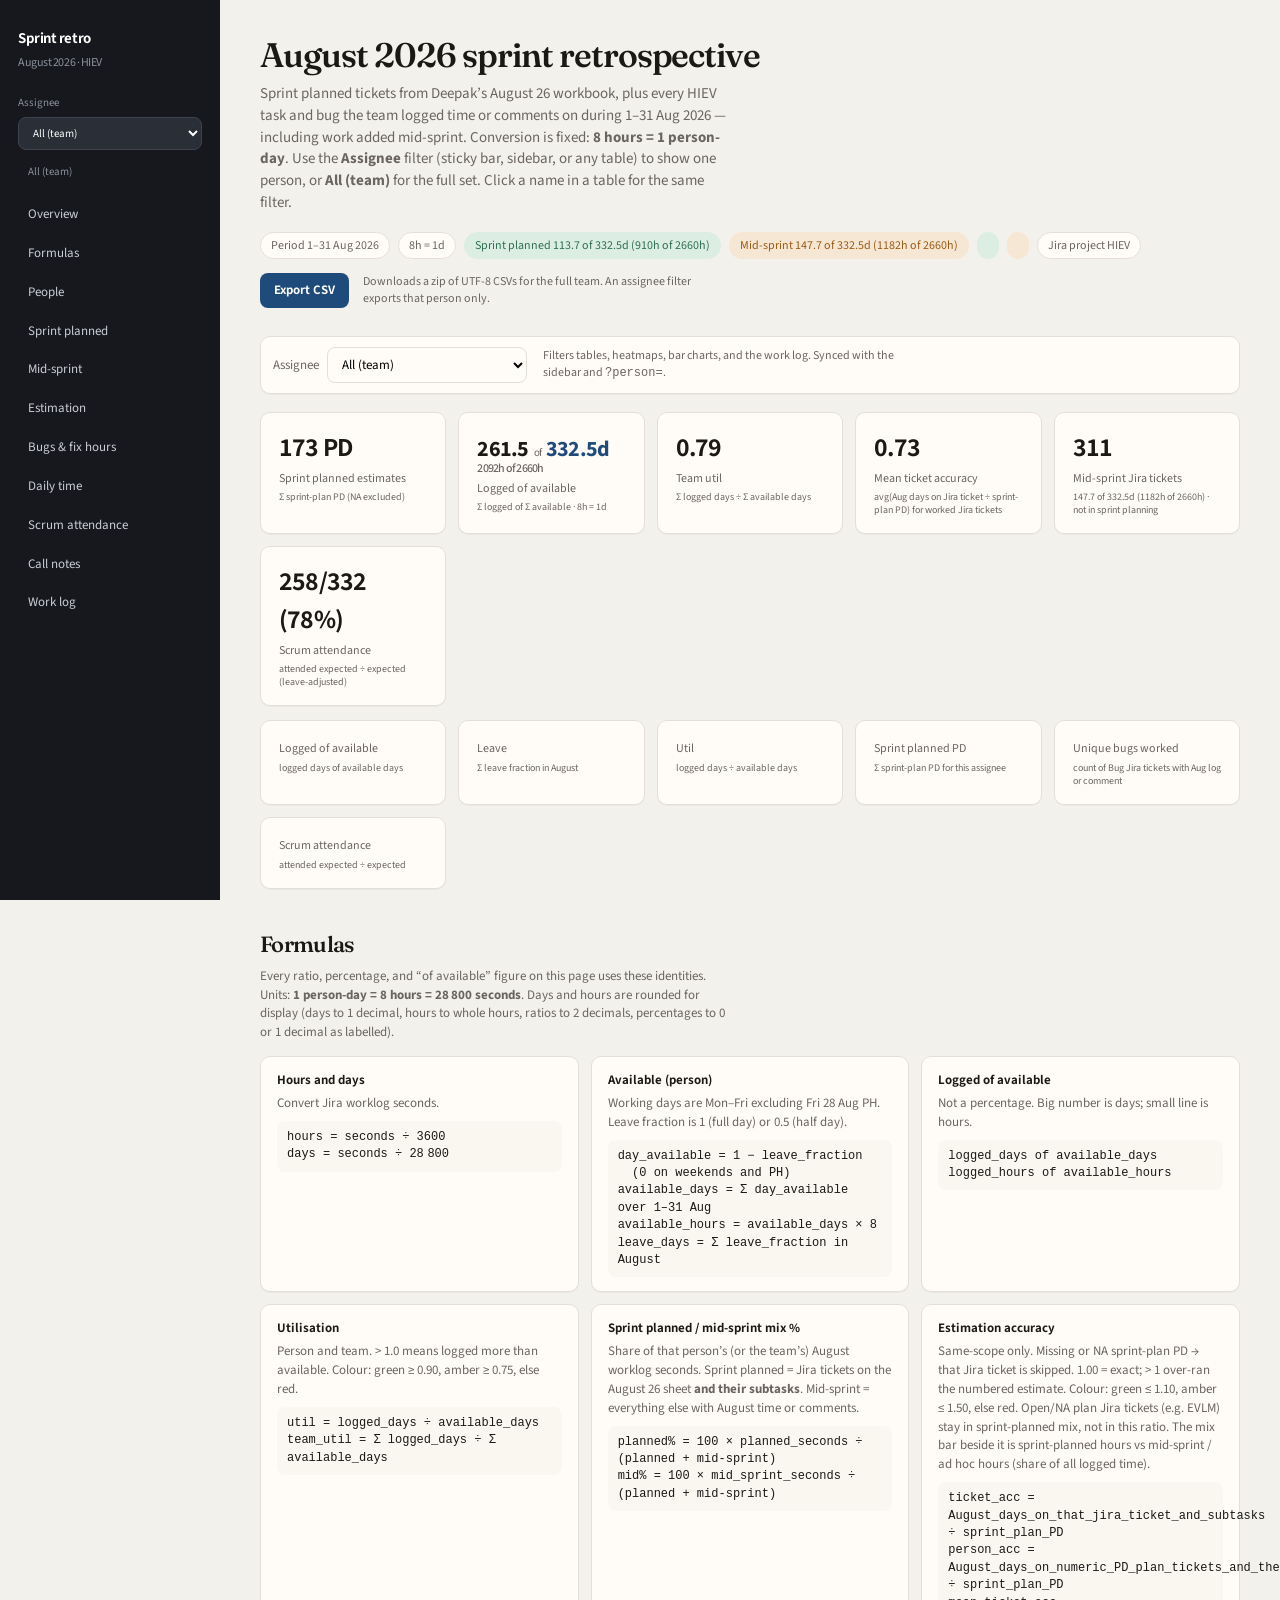
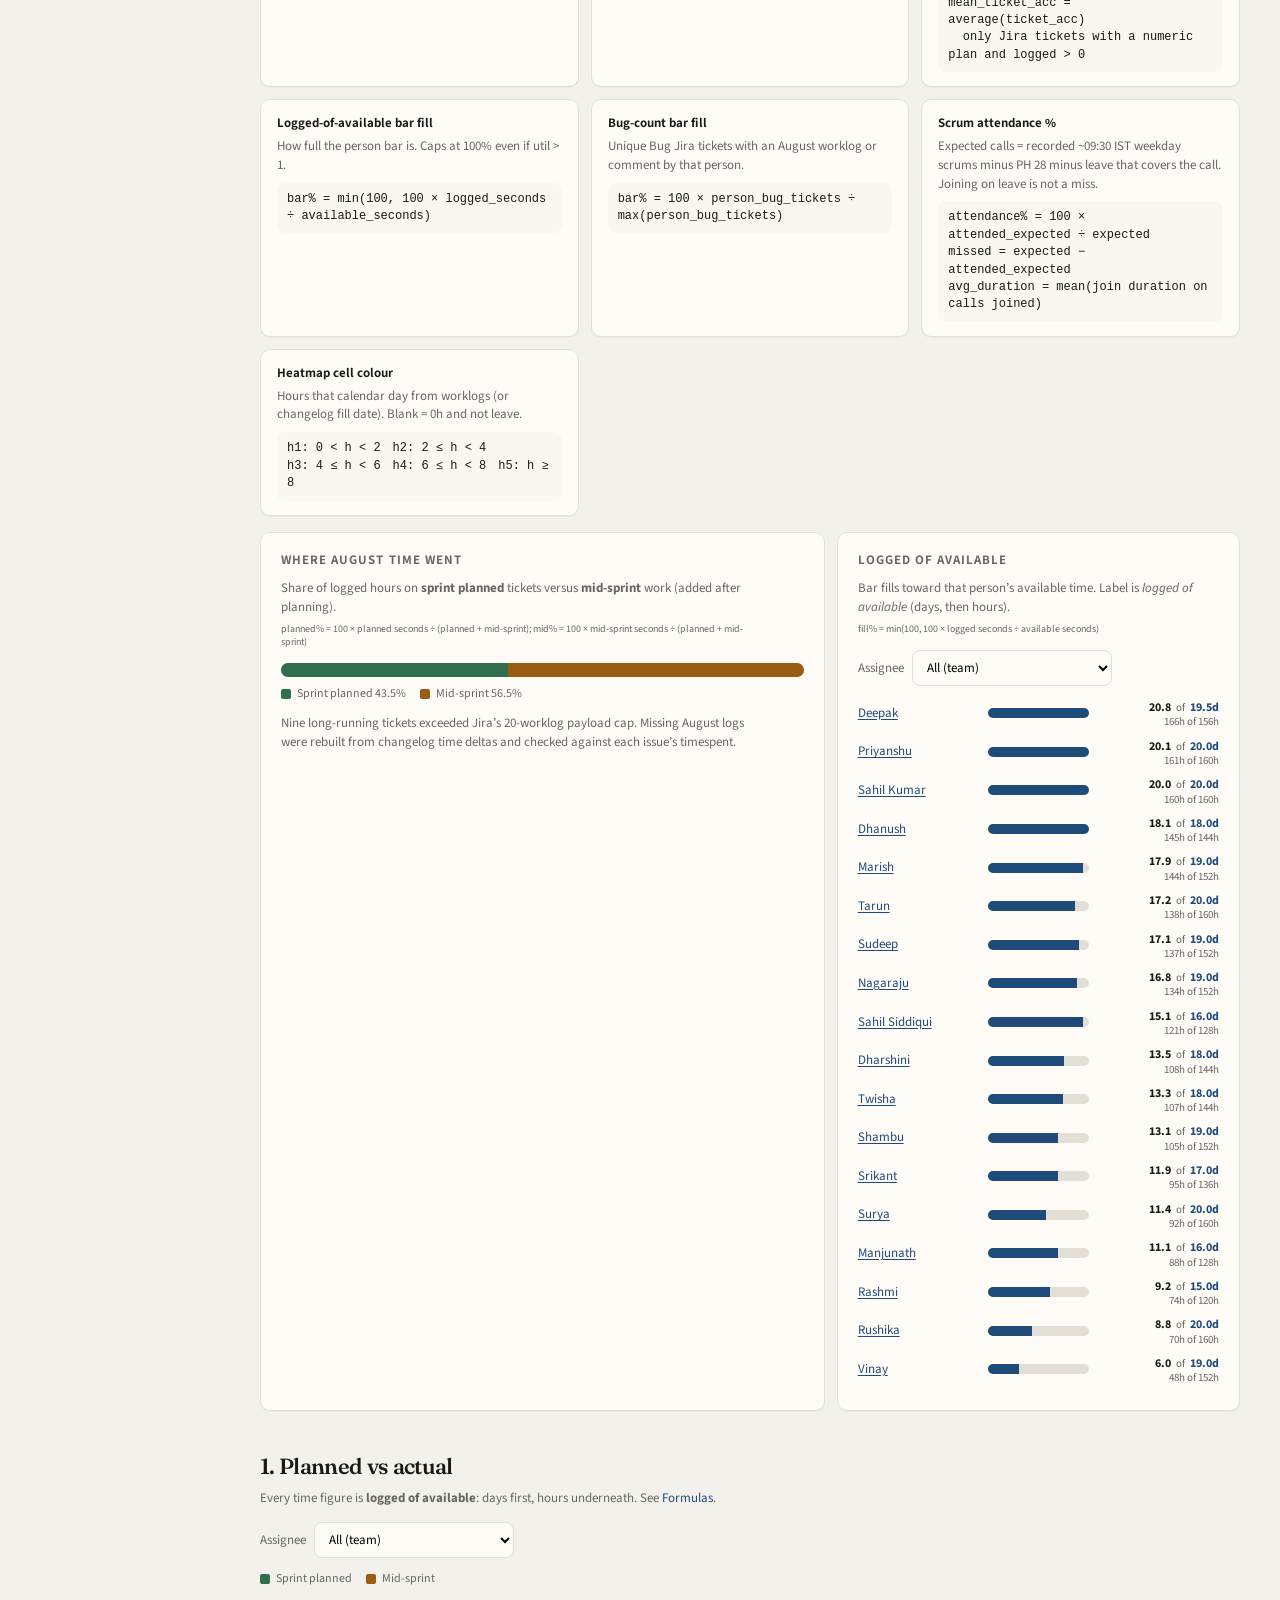
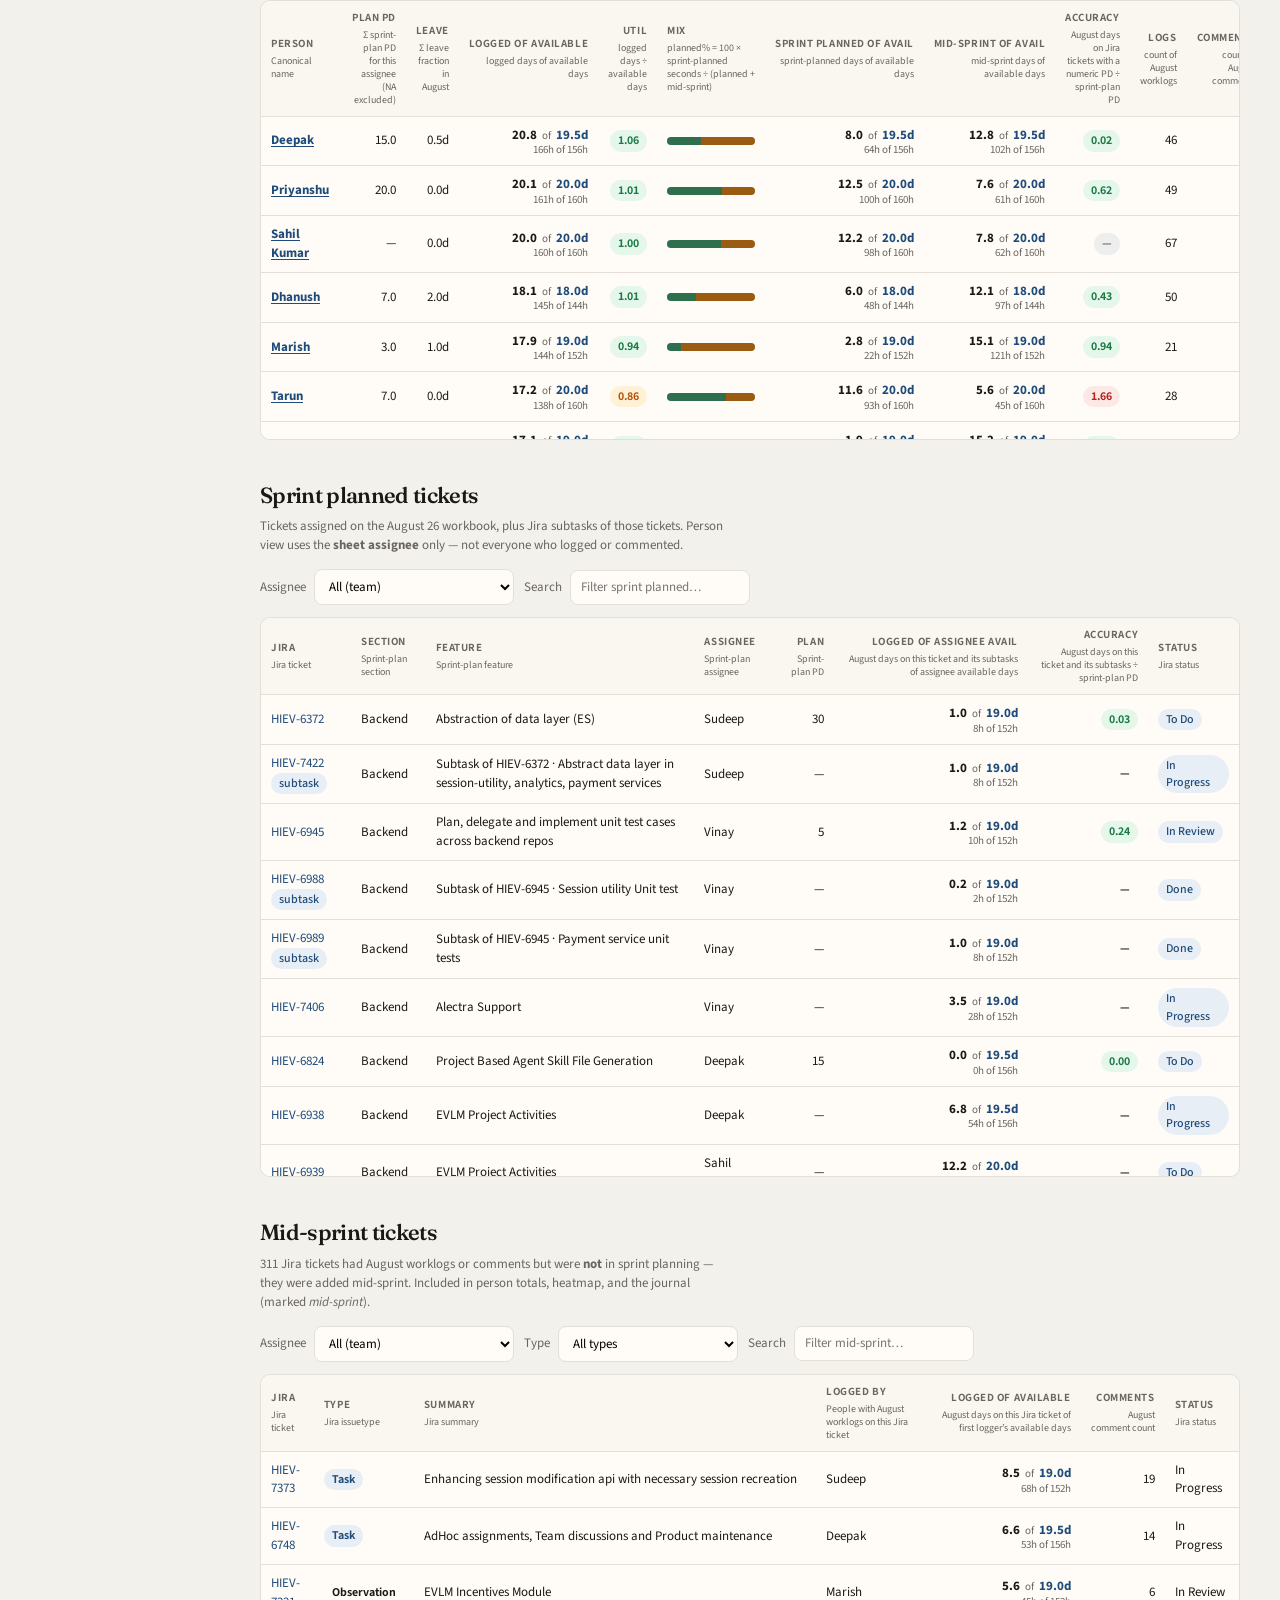
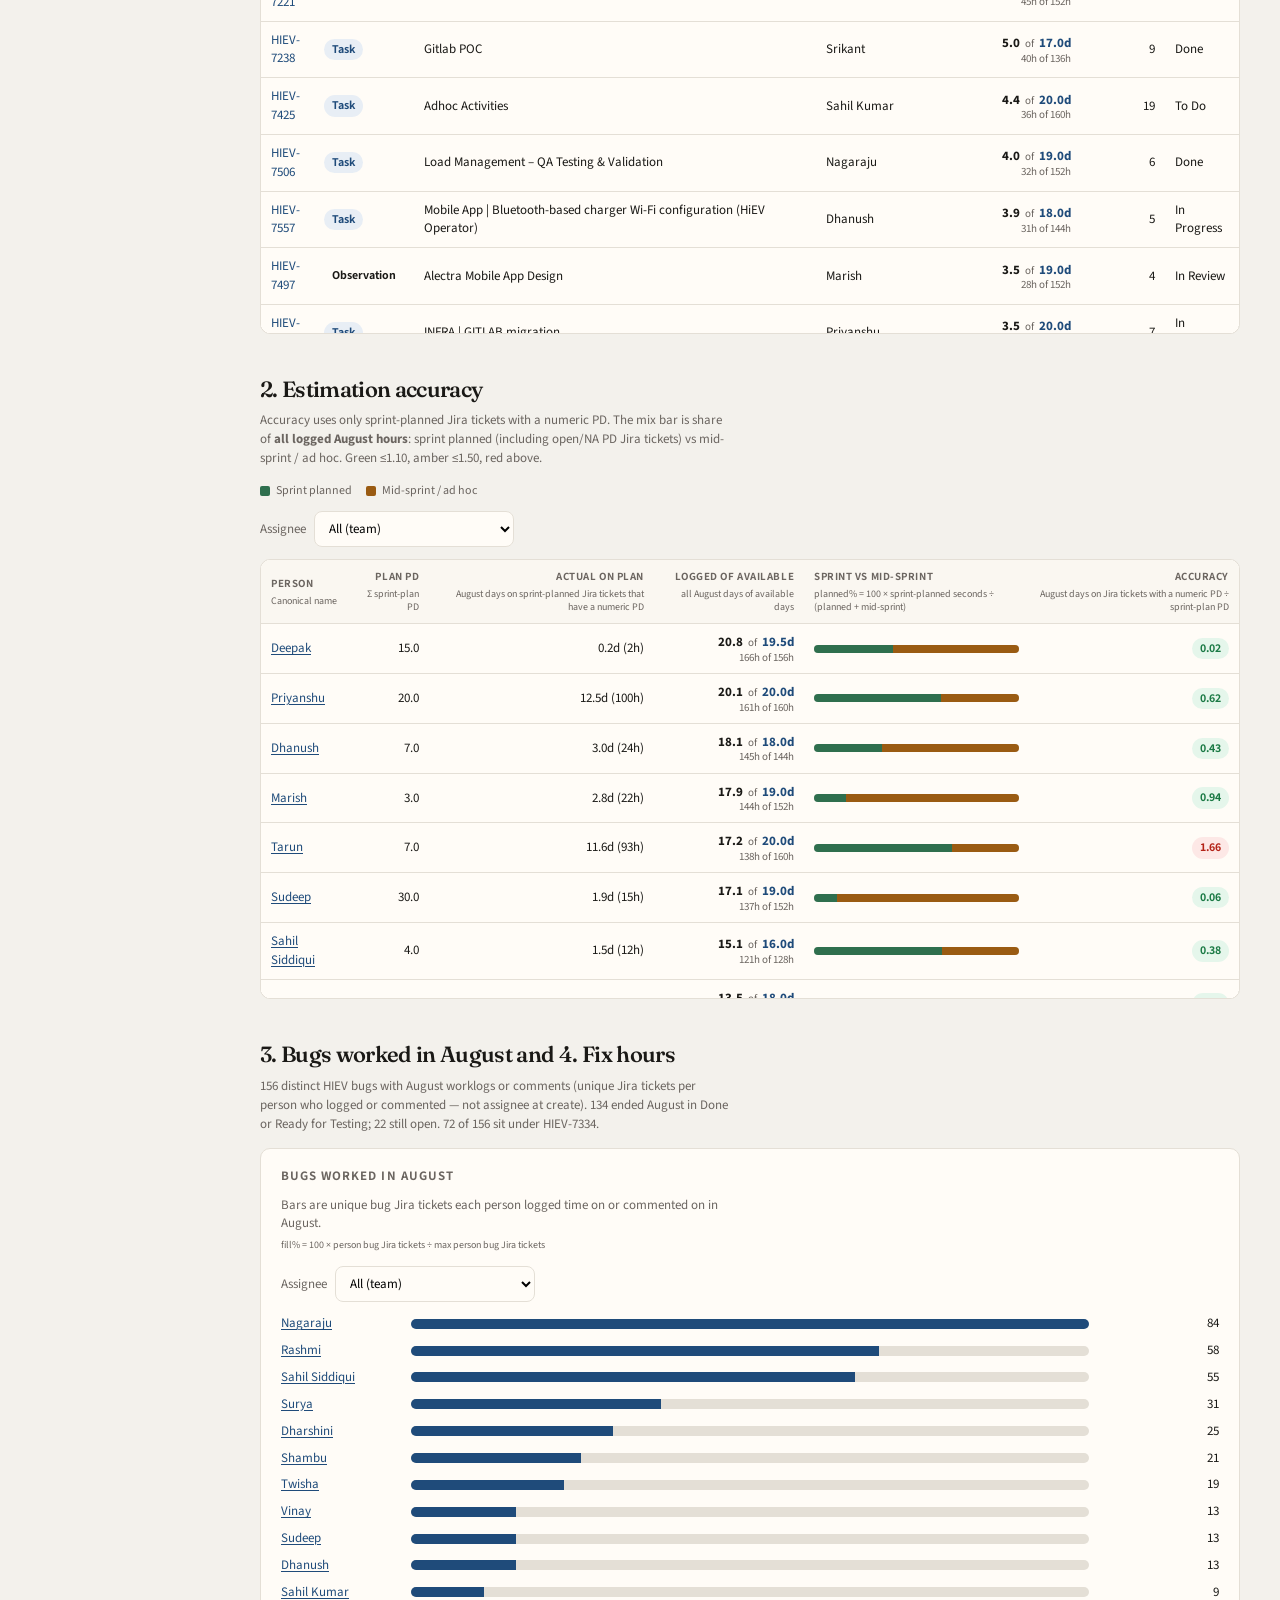
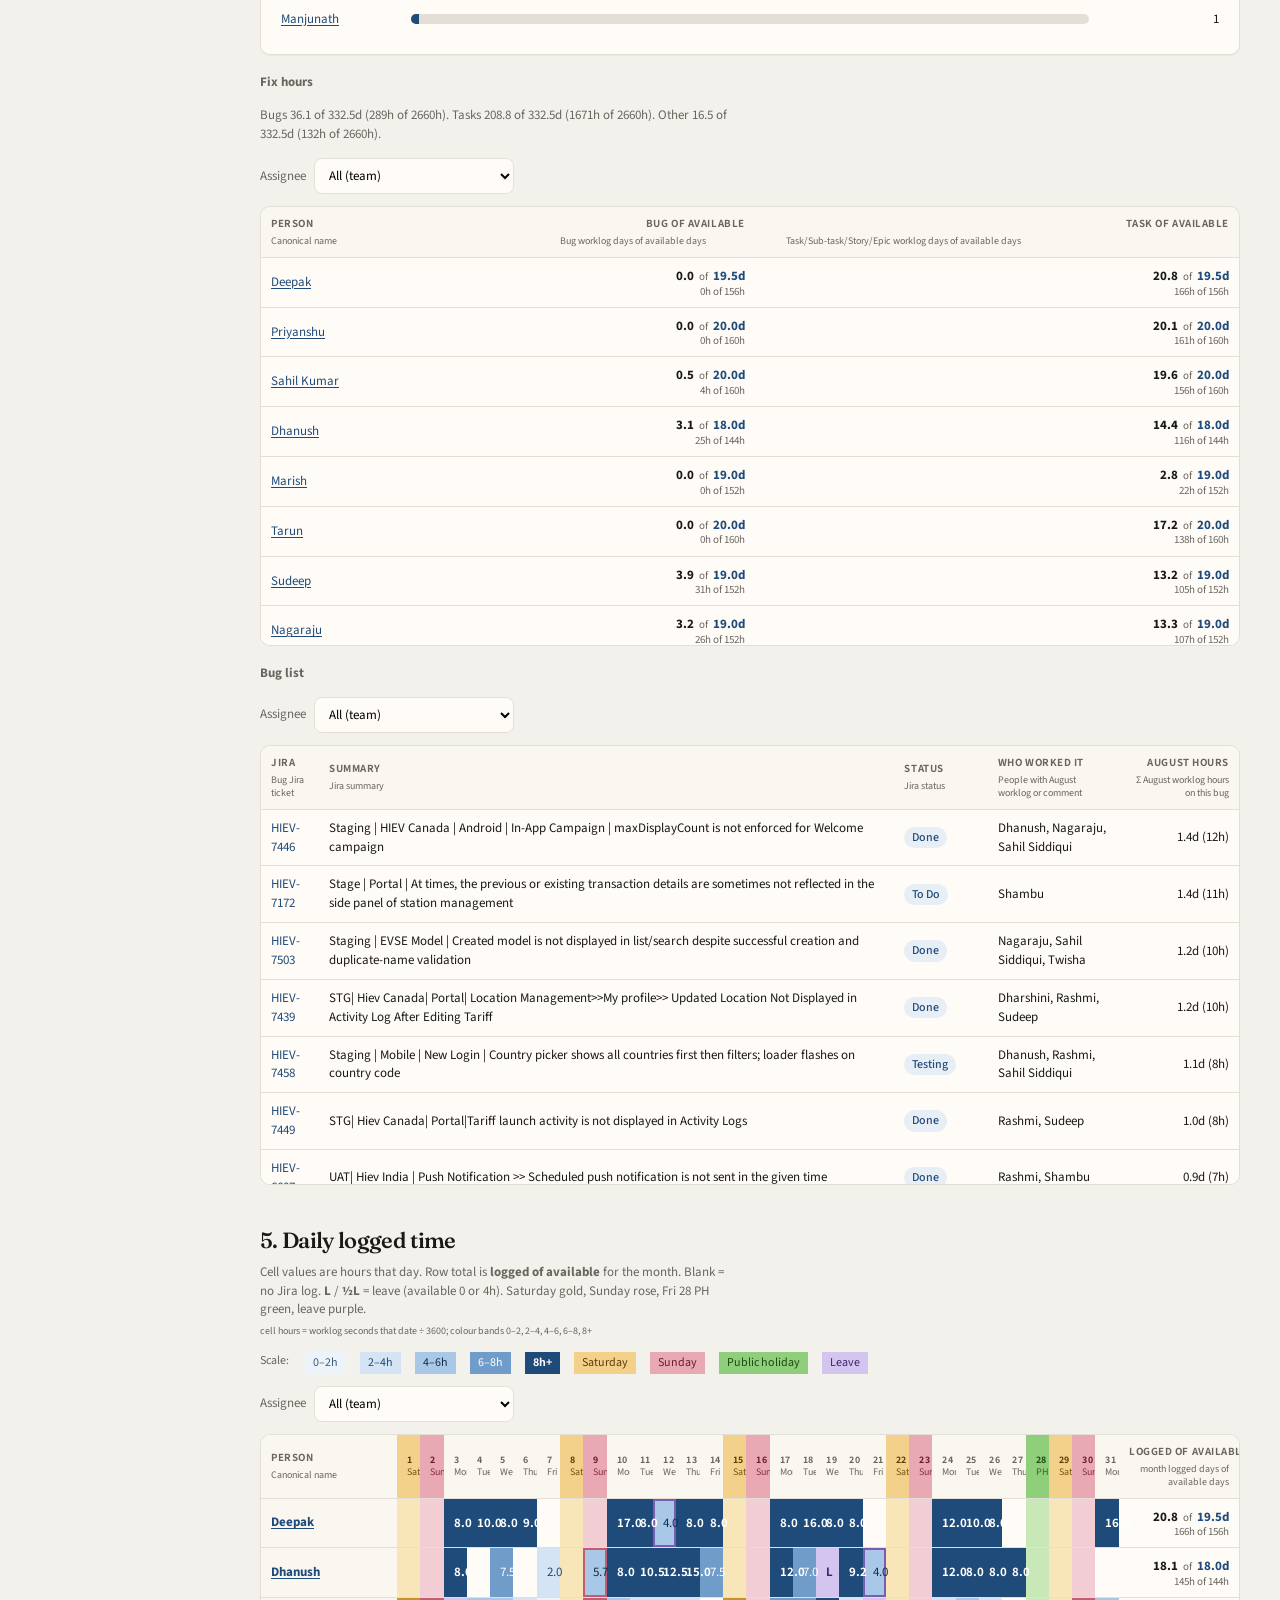
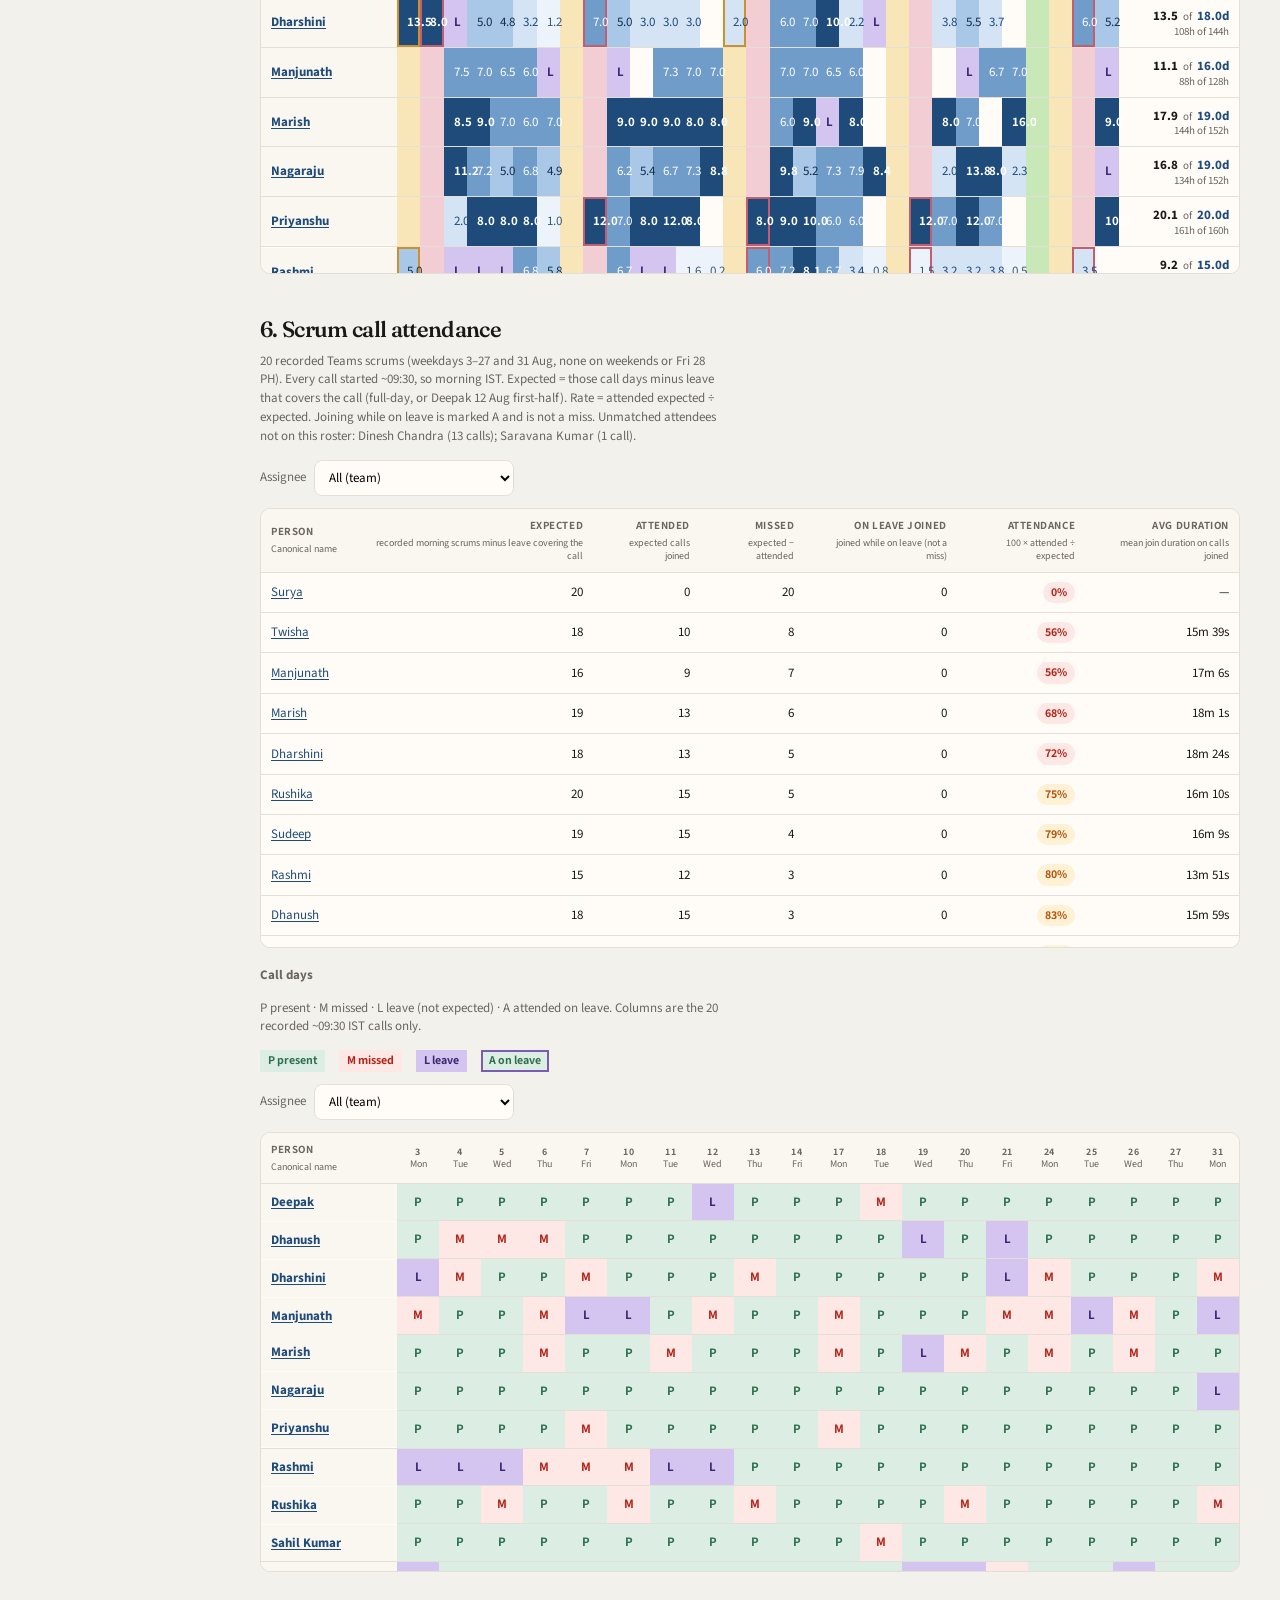
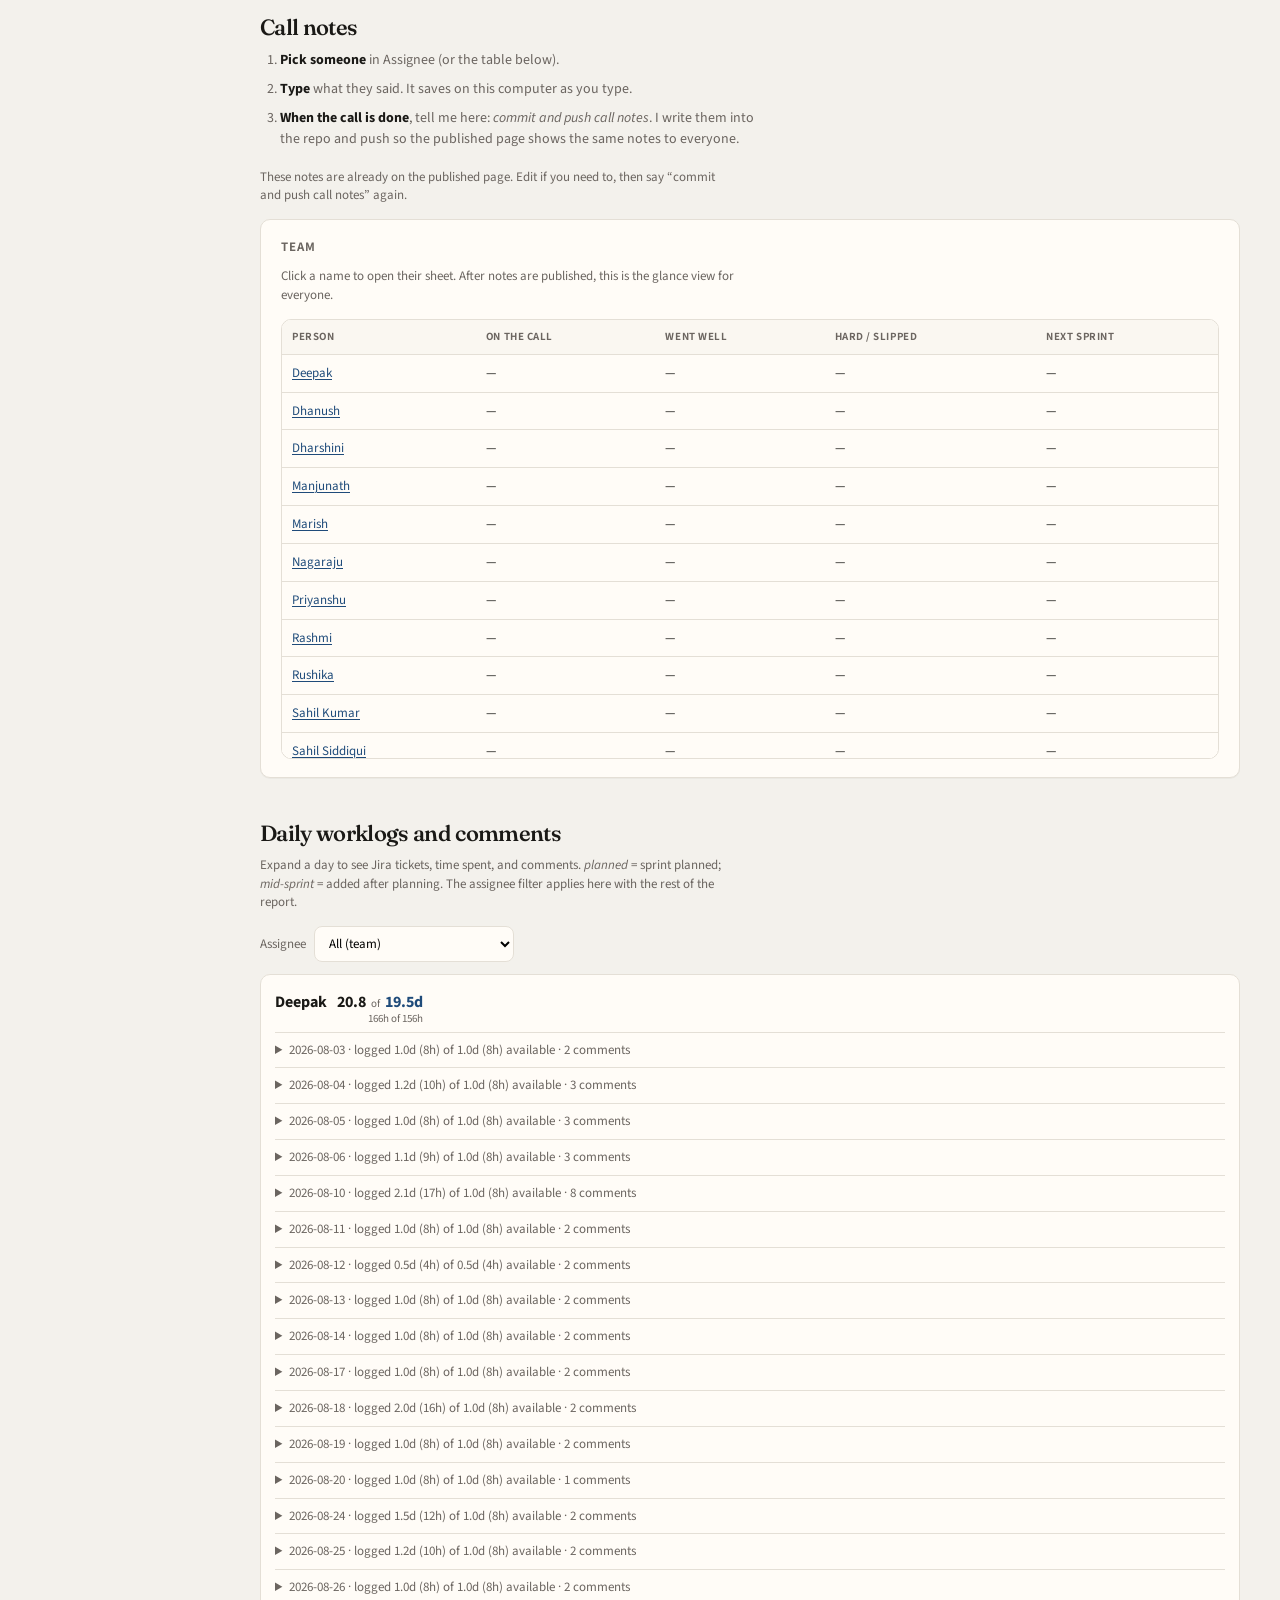
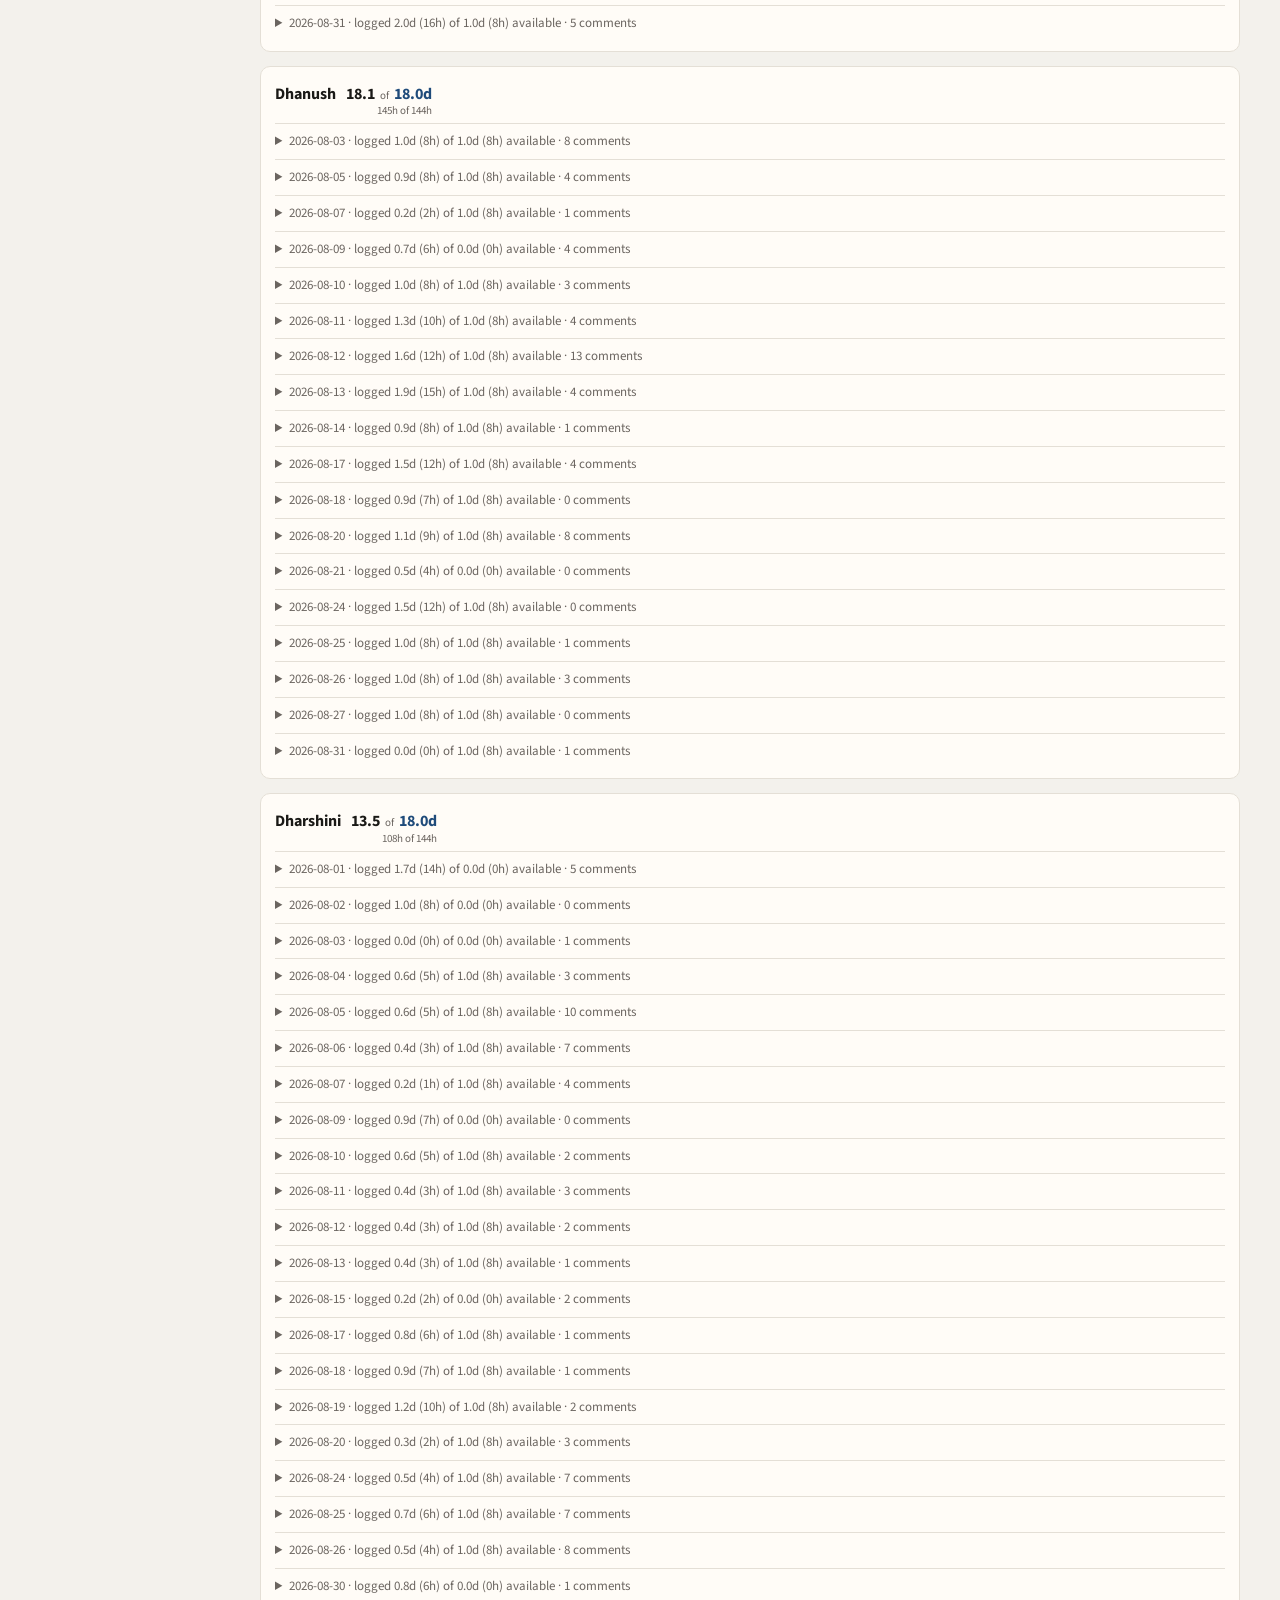
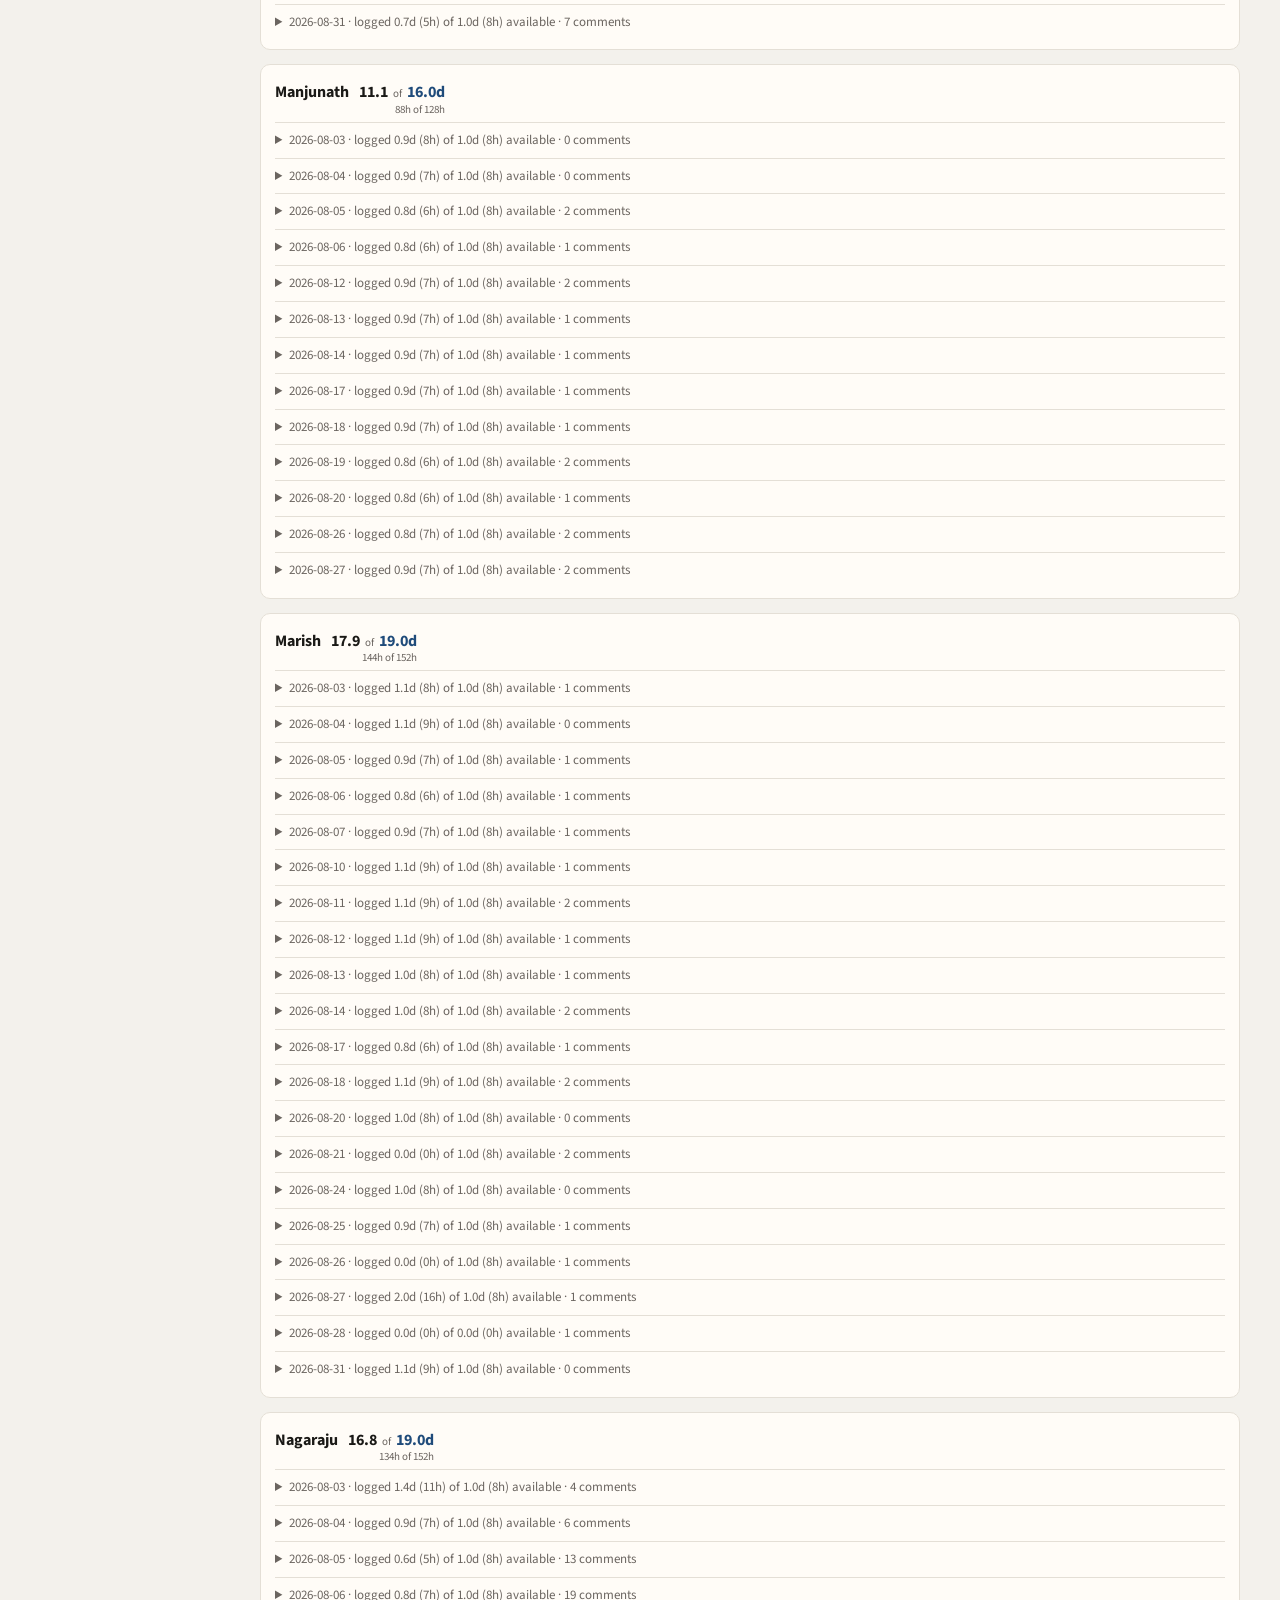
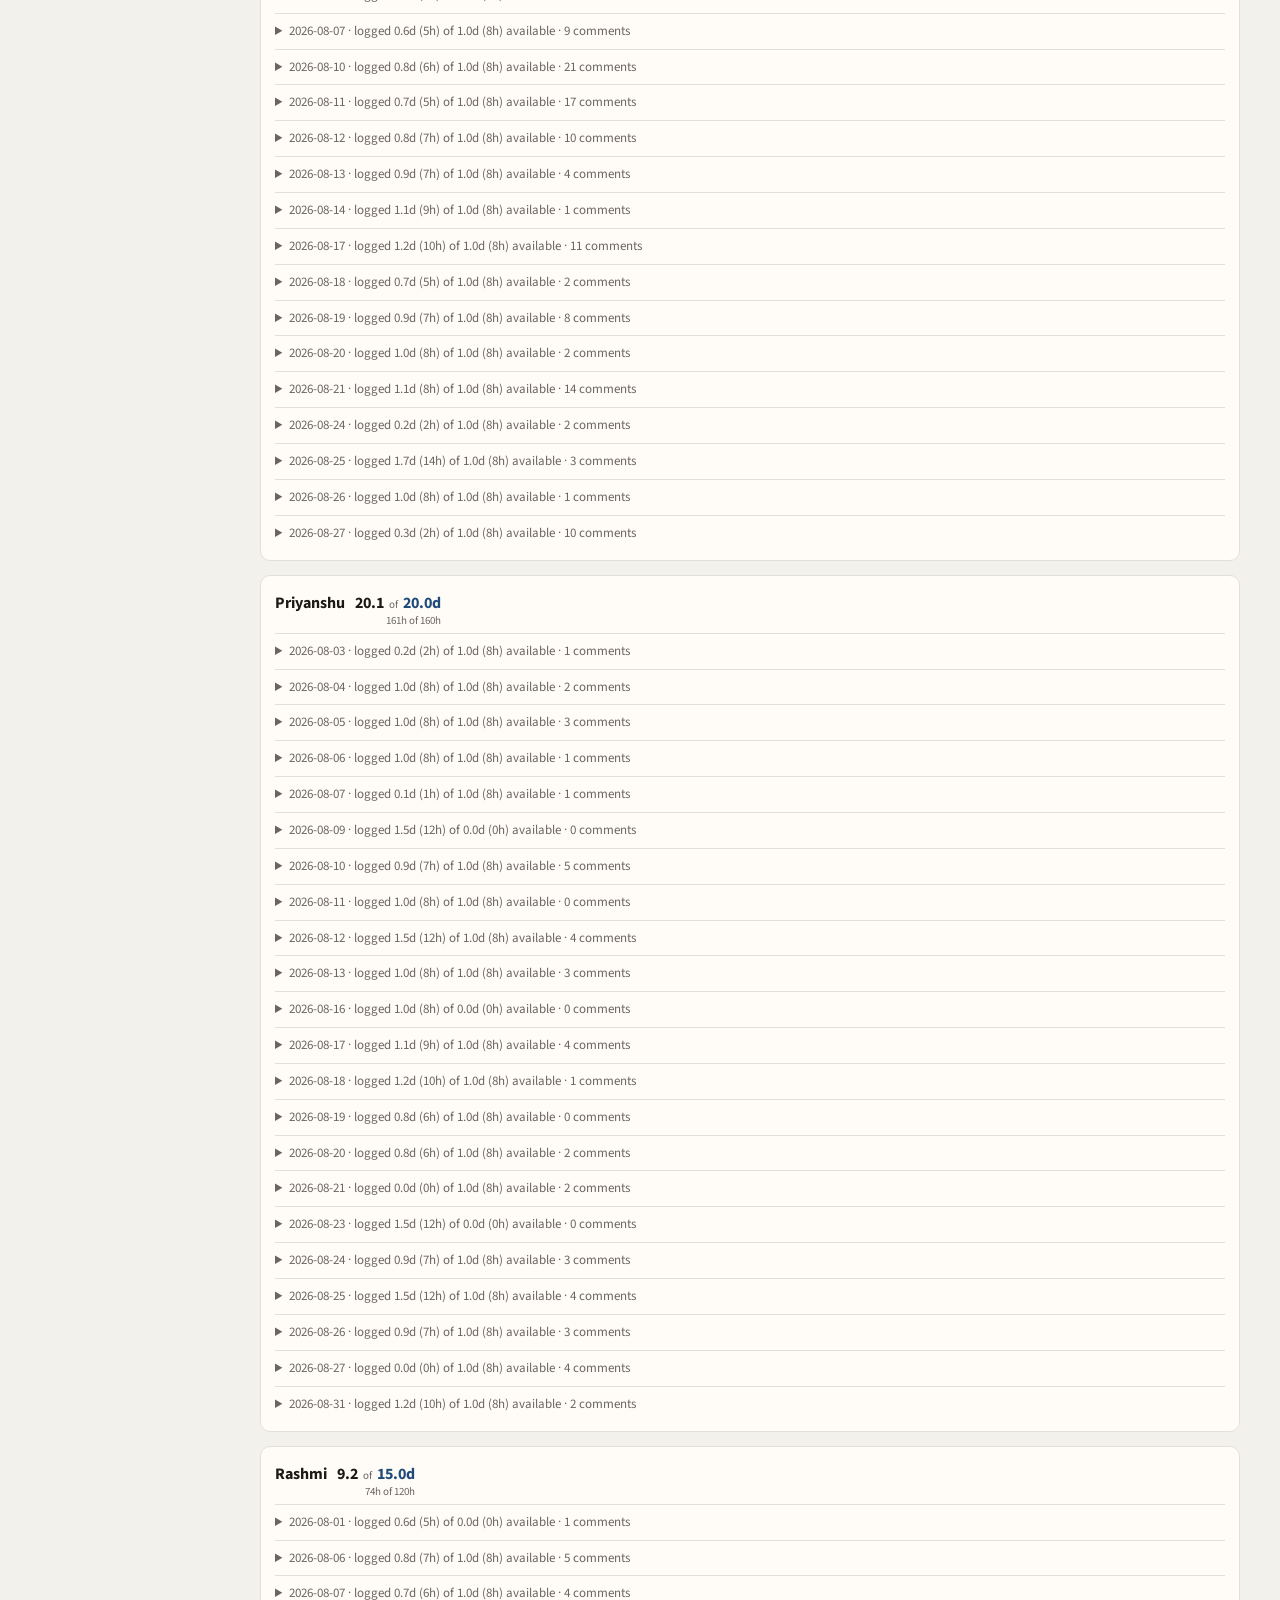
==== commit 692bc904: "fix: show sheet-assignee sprint-planned tickets and count subtasks as planned" ====
--- a/docs/index.html
+++ b/docs/index.html
@@ -39,8 +39,8 @@
         <div class="meta-row">
           <span class="chip">Period 1–31 Aug 2026</span>
           <span class="chip">8h = 1d</span>
-          <span class="chip sheet team-only">Sprint planned 89.8 of 332.5d (719h of 2660h)</span>
-          <span class="chip other team-only">Mid-sprint 171.6 of 332.5d (1373h of 2660h)</span>
+          <span class="chip sheet team-only">Sprint planned 113.7 of 332.5d (910h of 2660h)</span>
+          <span class="chip other team-only">Mid-sprint 147.7 of 332.5d (1182h of 2660h)</span>
           <span class="chip sheet person-only" id="personOnChip" hidden></span>
           <span class="chip other person-only" id="personOffChip" hidden></span>
           <span class="chip">Jira project HIEV</span>
@@ -59,8 +59,8 @@
         <div class="kpi"><strong>173 PD</strong><span>Sprint planned estimates<small class="formula">Σ sprint-plan PD (NA excluded)</small></span></div>
         <div class="kpi"><strong><span class='timepair'><span class='line'><b>261.5</b><span class='of'>of</span><b class='avail'>332.5d</b></span><small>2092h of 2660h</small></span></strong><span>Logged of available<small class="formula">Σ logged of Σ available · 8h = 1d</small></span></div>
         <div class="kpi"><strong>0.79</strong><span>Team util<small class="formula">Σ logged days ÷ Σ available days</small></span></div>
-        <div class="kpi"><strong>0.75</strong><span>Mean ticket accuracy<small class="formula">avg(Aug days on Jira ticket ÷ sprint-plan PD) for worked Jira tickets</small></span></div>
-        <div class="kpi"><strong>334</strong><span>Mid-sprint Jira tickets<small class="formula">171.6 of 332.5d (1373h of 2660h) · not in sprint planning</small></span></div>
+        <div class="kpi"><strong>0.73</strong><span>Mean ticket accuracy<small class="formula">avg(Aug days on Jira ticket ÷ sprint-plan PD) for worked Jira tickets</small></span></div>
+        <div class="kpi"><strong>311</strong><span>Mid-sprint Jira tickets<small class="formula">147.7 of 332.5d (1182h of 2660h) · not in sprint planning</small></span></div>
         <div class="kpi"><strong>258/332 (78%)</strong><span>Scrum attendance<small class="formula">attended expected ÷ expected (leave-adjusted)</small></span></div>
       </div>
       <div class="kpis person-only" id="personKpis" hidden>
@@ -105,15 +105,15 @@
           </div>
           <div class="formula-card">
             <dt>Sprint planned / mid-sprint mix %</dt>
-            <dd>Share of that person’s (or the team’s) August worklog seconds. Sprint planned = Jira tickets on the sprint plan. Mid-sprint = Jira tickets added after planning, not on the plan.</dd>
+            <dd>Share of that person’s (or the team’s) August worklog seconds. Sprint planned = Jira tickets on the August 26 sheet <strong>and their subtasks</strong>. Mid-sprint = everything else with August time or comments.</dd>
             <code>planned% = 100 × planned_seconds ÷ (planned + mid-sprint)
 mid% = 100 × mid_sprint_seconds ÷ (planned + mid-sprint)</code>
           </div>
           <div class="formula-card">
             <dt>Estimation accuracy</dt>
             <dd>Same-scope only. Missing or NA sprint-plan PD → that Jira ticket is skipped. 1.00 = exact; &gt; 1 over-ran the numbered estimate. Colour: green ≤ 1.10, amber ≤ 1.50, else red. Open/NA plan Jira tickets (e.g. EVLM) stay in sprint-planned mix, not in this ratio. The mix bar beside it is sprint-planned hours vs mid-sprint / ad hoc hours (share of all logged time).</dd>
-            <code>ticket_acc = August_days_on_that_jira_ticket ÷ sprint_plan_PD
-person_acc = August_days_on_jira_tickets_with_numeric_PD ÷ sprint_plan_PD
+            <code>ticket_acc = August_days_on_that_jira_ticket_and_subtasks ÷ sprint_plan_PD
+person_acc = August_days_on_numeric_PD_plan_tickets_and_their_subtasks ÷ sprint_plan_PD
 mean_ticket_acc = average(ticket_acc)
   only Jira tickets with a numeric plan and logged &gt; 0</code>
           </div>
@@ -149,12 +149,12 @@
           <h2>Where August time went</h2>
           <p class="note">Share of logged hours on <strong>sprint planned</strong> tickets versus <strong>mid-sprint</strong> work (added after planning).<small class="formula">planned% = 100 × planned seconds ÷ (planned + mid-sprint); mid% = 100 × mid-sprint seconds ÷ (planned + mid-sprint)</small></p>
           <div class="mix" style="height:14px;margin:12px 0 8px">
-            <span class="on" style="width:34.4%"></span>
-            <span class="off" style="width:65.6%"></span>
+            <span class="on" style="width:43.5%"></span>
+            <span class="off" style="width:56.5%"></span>
           </div>
           <div class="legend">
-            <span><i class="swatch sheet"></i>Sprint planned 34.4%</span>
-            <span><i class="swatch other"></i>Mid-sprint 65.6%</span>
+            <span><i class="swatch sheet"></i>Sprint planned 43.5%</span>
+            <span><i class="swatch other"></i>Mid-sprint 56.5%</span>
           </div>
           <p class="note">Nine long-running tickets exceeded Jira’s 20-worklog payload cap. Missing August logs were rebuilt from changelog time deltas and checked against each issue’s timespent.</p>
         </div>
@@ -189,14 +189,14 @@
                 <th class='num' title='count of August comments'>Comments<small class='formula'>count of August comments</small></th>
               </tr>
             </thead>
-            <tbody id="peopleBody"><tr data-people='Deepak'><td><button type='button' class='name-link' data-open-person='Deepak'><strong>Deepak</strong></button></td><td class='num'>15.0</td><td class='num'>0.5d</td><td class='num'><span class='timepair'><span class='line'><b>20.8</b><span class='of'>of</span><b class='avail'>19.5d</b></span><small>166h of 156h</small></span></td><td class='num'><span class='pill on-plan'>1.06</span></td><td><div class='mix' title='Sprint planned 38.6% · Mid-sprint 61.4%'><span class='on' style='width:38.6%'></span><span class='off' style='width:61.4%'></span></div></td><td class='num'><span class='timepair'><span class='line'><b>8.0</b><span class='of'>of</span><b class='avail'>19.5d</b></span><small>64h of 156h</small></span></td><td class='num'><span class='timepair'><span class='line'><b>12.8</b><span class='of'>of</span><b class='avail'>19.5d</b></span><small>102h of 156h</small></span></td><td class='num'><span class='pill on-plan'>0.02</span></td><td class='num'>46</td><td class='num'>45</td></tr><tr data-people='Priyanshu'><td><button type='button' class='name-link' data-open-person='Priyanshu'><strong>Priyanshu</strong></button></td><td class='num'>20.0</td><td class='num'>0.0d</td><td class='num'><span class='timepair'><span class='line'><b>20.1</b><span class='of'>of</span><b class='avail'>20.0d</b></span><small>161h of 160h</small></span></td><td class='num'><span class='pill on-plan'>1.01</span></td><td><div class='mix' title='Sprint planned 18.6% · Mid-sprint 81.4%'><span class='on' style='width:18.6%'></span><span class='off' style='width:81.4%'></span></div></td><td class='num'><span class='timepair'><span class='line'><b>3.8</b><span class='of'>of</span><b class='avail'>20.0d</b></span><small>30h of 160h</small></span></td><td class='num'><span class='timepair'><span class='line'><b>16.4</b><span class='of'>of</span><b class='avail'>20.0d</b></span><small>131h of 160h</small></span></td><td class='num'><span class='pill on-plan'>0.19</span></td><td class='num'>49</td><td class='num'>45</td></tr><tr data-people='Sahil Kumar'><td><button type='button' class='name-link' data-open-person='Sahil Kumar'><strong>Sahil Kumar</strong></button></td><td class='num'>—</td><td class='num'>0.0d</td><td class='num'><span class='timepair'><span class='line'><b>20.0</b><span class='of'>of</span><b class='avail'>20.0d</b></span><small>160h of 160h</small></span></td><td class='num'><span class='pill on-plan'>1.00</span></td><td><div class='mix' title='Sprint planned 7.2% · Mid-sprint 92.8%'><span class='on' style='width:7.2%'></span><span class='off' style='width:92.8%'></span></div></td><td class='num'><span class='timepair'><span class='line'><b>1.4</b><span class='of'>of</span><b class='avail'>20.0d</b></span><small>12h of 160h</small></span></td><td class='num'><span class='timepair'><span class='line'><b>18.6</b><span class='of'>of</span><b class='avail'>20.0d</b></span><small>149h of 160h</small></span></td><td class='num'><span class='pill na'>—</span></td><td class='num'>67</td><td class='num'>73</td></tr><tr data-people='Dhanush'><td><button type='button' class='name-link' data-open-person='Dhanush'><strong>Dhanush</strong></button></td><td class='num'>7.0</td><td class='num'>2.0d</td><td class='num'><span class='timepair'><span class='line'><b>18.1</b><span class='of'>of</span><b class='avail'>18.0d</b></span><small>145h of 144h</small></span></td><td class='num'><span class='pill on-plan'>1.01</span></td><td><div class='mix' title='Sprint planned 33.1% · Mid-sprint 66.9%'><span class='on' style='width:33.1%'></span><span class='off' style='width:66.9%'></span></div></td><td class='num'><span class='timepair'><span class='line'><b>6.0</b><span class='of'>of</span><b class='avail'>18.0d</b></span><small>48h of 144h</small></span></td><td class='num'><span class='timepair'><span class='line'><b>12.1</b><span class='of'>of</span><b class='avail'>18.0d</b></span><small>97h of 144h</small></span></td><td class='num'><span class='pill on-plan'>0.43</span></td><td class='num'>50</td><td class='num'>59</td></tr><tr data-people='Marish'><td><button type='button' class='name-link' data-open-person='Marish'><strong>Marish</strong></button></td><td class='num'>3.0</td><td class='num'>1.0d</td><td class='num'><span class='timepair'><span class='line'><b>17.9</b><span class='of'>of</span><b class='avail'>19.0d</b></span><small>144h of 152h</small></span></td><td class='num'><span class='pill on-plan'>0.94</span></td><td><div class='mix' title='Sprint planned 14.3% · Mid-sprint 85.7%'><span class='on' style='width:14.3%'></span><span class='off' style='width:85.7%'></span></div></td><td class='num'><span class='timepair'><span class='line'><b>2.6</b><span class='of'>of</span><b class='avail'>19.0d</b></span><small>20h of 152h</small></span></td><td class='num'><span class='timepair'><span class='line'><b>15.4</b><span class='of'>of</span><b class='avail'>19.0d</b></span><small>123h of 152h</small></span></td><td class='num'><span class='pill on-plan'>0.85</span></td><td class='num'>21</td><td class='num'>20</td></tr><tr data-people='Tarun'><td><button type='button' class='name-link' data-open-person='Tarun'><strong>Tarun</strong></button></td><td class='num'>7.0</td><td class='num'>0.0d</td><td class='num'><span class='timepair'><span class='line'><b>17.2</b><span class='of'>of</span><b class='avail'>20.0d</b></span><small>138h of 160h</small></span></td><td class='num'><span class='pill over'>0.86</span></td><td><div class='mix' title='Sprint planned 67.4% · Mid-sprint 32.6%'><span class='on' style='width:67.4%'></span><span class='off' style='width:32.6%'></span></div></td><td class='num'><span class='timepair'><span class='line'><b>11.6</b><span class='of'>of</span><b class='avail'>20.0d</b></span><small>93h of 160h</small></span></td><td class='num'><span class='timepair'><span class='line'><b>5.6</b><span class='of'>of</span><b class='avail'>20.0d</b></span><small>45h of 160h</small></span></td><td class='num'><span class='pill well-over'>1.66</span></td><td class='num'>28</td><td class='num'>29</td></tr><tr data-people='Sudeep'><td><button type='button' class='name-link' data-open-person='Sudeep'><strong>Sudeep</strong></button></td><td class='num'>30.0</td><td class='num'>1.0d</td><td class='num'><span class='timepair'><span class='line'><b>17.1</b><span class='of'>of</span><b class='avail'>19.0d</b></span><small>137h of 152h</small></span></td><td class='num'><span class='pill on-plan'>0.90</span></td><td><div class='mix' title='Sprint planned 0.0% · Mid-sprint 100.0%'><span class='on' style='width:0.0%'></span><span class='off' style='width:100.0%'></span></div></td><td class='num'><span class='timepair'><span class='line'><b>0.0</b><span class='of'>of</span><b class='avail'>19.0d</b></span><small>0h of 152h</small></span></td><td class='num'><span class='timepair'><span class='line'><b>17.1</b><span class='of'>of</span><b class='avail'>19.0d</b></span><small>137h of 152h</small></span></td><td class='num'><span class='pill on-plan'>0.00</span></td><td class='num'>37</td><td class='num'>57</td></tr><tr data-people='Nagaraju'><td><button type='button' class='name-link' data-open-person='Nagaraju'><strong>Nagaraju</strong></button></td><td class='num'>—</td><td class='num'>1.0d</td><td class='num'><span class='timepair'><span class='line'><b>16.8</b><span class='of'>of</span><b class='avail'>19.0d</b></span><small>134h of 152h</small></span></td><td class='num'><span class='pill over'>0.88</span></td><td><div class='mix' title='Sprint planned 0.0% · Mid-sprint 100.0%'><span class='on' style='width:0.0%'></span><span class='off' style='width:100.0%'></span></div></td><td class='num'><span class='timepair'><span class='line'><b>0.0</b><span class='of'>of</span><b class='avail'>19.0d</b></span><small>0h of 152h</small></span></td><td class='num'><span class='timepair'><span class='line'><b>16.8</b><span class='of'>of</span><b class='avail'>19.0d</b></span><small>134h of 152h</small></span></td><td class='num'><span class='pill na'>—</span></td><td class='num'>169</td><td class='num'>157</td></tr><tr data-people='Sahil Siddiqui'><td><button type='button' class='name-link' data-open-person='Sahil Siddiqui'><strong>Sahil Siddiqui</strong></button></td><td class='num'>4.0</td><td class='num'>4.0d</td><td class='num'><span class='timepair'><span class='line'><b>15.1</b><span class='of'>of</span><b class='avail'>16.0d</b></span><small>121h of 128h</small></span></td><td class='num'><span class='pill on-plan'>0.94</span></td><td><div class='mix' title='Sprint planned 62.4% · Mid-sprint 37.6%'><span class='on' style='width:62.4%'></span><span class='off' style='width:37.6%'></span></div></td><td class='num'><span class='timepair'><span class='line'><b>9.4</b><span class='of'>of</span><b class='avail'>16.0d</b></span><small>75h of 128h</small></span></td><td class='num'><span class='timepair'><span class='line'><b>5.7</b><span class='of'>of</span><b class='avail'>16.0d</b></span><small>45h of 128h</small></span></td><td class='num'><span class='pill on-plan'>0.38</span></td><td class='num'>98</td><td class='num'>228</td></tr><tr data-people='Dharshini'><td><button type='button' class='name-link' data-open-person='Dharshini'><strong>Dharshini</strong></button></td><td class='num'>13.0</td><td class='num'>2.0d</td><td class='num'><span class='timepair'><span class='line'><b>13.5</b><span class='of'>of</span><b class='avail'>18.0d</b></span><small>108h of 144h</small></span></td><td class='num'><span class='pill over'>0.75</span></td><td><div class='mix' title='Sprint planned 52.3% · Mid-sprint 47.7%'><span class='on' style='width:52.3%'></span><span class='off' style='width:47.7%'></span></div></td><td class='num'><span class='timepair'><span class='line'><b>7.1</b><span class='of'>of</span><b class='avail'>18.0d</b></span><small>56h of 144h</small></span></td><td class='num'><span class='timepair'><span class='line'><b>6.5</b><span class='of'>of</span><b class='avail'>18.0d</b></span><small>52h of 144h</small></span></td><td class='num'><span class='pill on-plan'>0.54</span></td><td class='num'>64</td><td class='num'>77</td></tr><tr data-people='Twisha'><td><button type='button' class='name-link' data-open-person='Twisha'><strong>Twisha</strong></button></td><td class='num'>12.0</td><td class='num'>2.0d</td><td class='num'><span class='timepair'><span class='line'><b>13.3</b><span class='of'>of</span><b class='avail'>18.0d</b></span><small>107h of 144h</small></span></td><td class='num'><span class='pill well-over'>0.74</span></td><td><div class='mix' title='Sprint planned 49.6% · Mid-sprint 50.4%'><span class='on' style='width:49.6%'></span><span class='off' style='width:50.4%'></span></div></td><td class='num'><span class='timepair'><span class='line'><b>6.6</b><span class='of'>of</span><b class='avail'>18.0d</b></span><small>53h of 144h</small></span></td><td class='num'><span class='timepair'><span class='line'><b>6.7</b><span class='of'>of</span><b class='avail'>18.0d</b></span><small>54h of 144h</small></span></td><td class='num'><span class='pill on-plan'>0.55</span></td><td class='num'>34</td><td class='num'>42</td></tr><tr data-people='Shambu'><td><button type='button' class='name-link' data-open-person='Shambu'><strong>Shambu</strong></button></td><td class='num'>15.0</td><td class='num'>1.0d</td><td class='num'><span class='timepair'><span class='line'><b>13.1</b><span class='of'>of</span><b class='avail'>19.0d</b></span><small>105h of 152h</small></span></td><td class='num'><span class='pill well-over'>0.69</span></td><td><div class='mix' title='Sprint planned 33.4% · Mid-sprint 66.6%'><span class='on' style='width:33.4%'></span><span class='off' style='width:66.6%'></span></div></td><td class='num'><span class='timepair'><span class='line'><b>4.4</b><span class='of'>of</span><b class='avail'>19.0d</b></span><small>35h of 152h</small></span></td><td class='num'><span class='timepair'><span class='line'><b>8.7</b><span class='of'>of</span><b class='avail'>19.0d</b></span><small>70h of 152h</small></span></td><td class='num'><span class='pill on-plan'>0.29</span></td><td class='num'>37</td><td class='num'>41</td></tr><tr data-people='Srikant'><td><button type='button' class='name-link' data-open-person='Srikant'><strong>Srikant</strong></button></td><td class='num'>19.0</td><td class='num'>3.0d</td><td class='num'><span class='timepair'><span class='line'><b>11.9</b><span class='of'>of</span><b class='avail'>17.0d</b></span><small>95h of 136h</small></span></td><td class='num'><span class='pill well-over'>0.70</span></td><td><div class='mix' title='Sprint planned 18.9% · Mid-sprint 81.1%'><span class='on' style='width:18.9%'></span><span class='off' style='width:81.1%'></span></div></td><td class='num'><span class='timepair'><span class='line'><b>2.2</b><span class='of'>of</span><b class='avail'>17.0d</b></span><small>18h of 136h</small></span></td><td class='num'><span class='timepair'><span class='line'><b>9.6</b><span class='of'>of</span><b class='avail'>17.0d</b></span><small>77h of 136h</small></span></td><td class='num'><span class='pill on-plan'>0.11</span></td><td class='num'>32</td><td class='num'>28</td></tr><tr data-people='Surya'><td><button type='button' class='name-link' data-open-person='Surya'><strong>Surya</strong></button></td><td class='num'>14.0</td><td class='num'>0.0d</td><td class='num'><span class='timepair'><span class='line'><b>11.4</b><span class='of'>of</span><b class='avail'>20.0d</b></span><small>92h of 160h</small></span></td><td class='num'><span class='pill well-over'>0.57</span></td><td><div class='mix' title='Sprint planned 68.2% · Mid-sprint 31.8%'><span class='on' style='width:68.2%'></span><span class='off' style='width:31.8%'></span></div></td><td class='num'><span class='timepair'><span class='line'><b>7.8</b><span class='of'>of</span><b class='avail'>20.0d</b></span><small>62h of 160h</small></span></td><td class='num'><span class='timepair'><span class='line'><b>3.6</b><span class='of'>of</span><b class='avail'>20.0d</b></span><small>29h of 160h</small></span></td><td class='num'><span class='pill on-plan'>0.56</span></td><td class='num'>65</td><td class='num'>50</td></tr><tr data-people='Manjunath'><td><button type='button' class='name-link' data-open-person='Manjunath'><strong>Manjunath</strong></button></td><td class='num'>4.0</td><td class='num'>4.0d</td><td class='num'><span class='timepair'><span class='line'><b>11.1</b><span class='of'>of</span><b class='avail'>16.0d</b></span><small>88h of 128h</small></span></td><td class='num'><span class='pill well-over'>0.69</span></td><td><div class='mix' title='Sprint planned 94.2% · Mid-sprint 5.8%'><span class='on' style='width:94.2%'></span><span class='off' style='width:5.8%'></span></div></td><td class='num'><span class='timepair'><span class='line'><b>10.4</b><span class='of'>of</span><b class='avail'>16.0d</b></span><small>83h of 128h</small></span></td><td class='num'><span class='timepair'><span class='line'><b>0.7</b><span class='of'>of</span><b class='avail'>16.0d</b></span><small>5h of 128h</small></span></td><td class='num'><span class='pill on-plan'>0.03</span></td><td class='num'>20</td><td class='num'>16</td></tr><tr data-people='Rashmi'><td><button type='button' class='name-link' data-open-person='Rashmi'><strong>Rashmi</strong></button></td><td class='num'>—</td><td class='num'>5.0d</td><td class='num'><span class='timepair'><span class='line'><b>9.2</b><span class='of'>of</span><b class='avail'>15.0d</b></span><small>74h of 120h</small></span></td><td class='num'><span class='pill well-over'>0.61</span></td><td><div class='mix' title='Sprint planned 0.0% · Mid-sprint 100.0%'><span class='on' style='width:0.0%'></span><span class='off' style='width:100.0%'></span></div></td><td class='num'><span class='timepair'><span class='line'><b>0.0</b><span class='of'>of</span><b class='avail'>15.0d</b></span><small>0h of 120h</small></span></td><td class='num'><span class='timepair'><span class='line'><b>9.2</b><span class='of'>of</span><b class='avail'>15.0d</b></span><small>74h of 120h</small></span></td><td class='num'><span class='pill na'>—</span></td><td class='num'>75</td><td class='num'>72</td></tr><tr data-people='Rushika'><td><button type='button' class='name-link' data-open-person='Rushika'><strong>Rushika</strong></button></td><td class='num'>5.0</td><td class='num'>0.0d</td><td class='num'><span class='timepair'><span class='line'><b>8.8</b><span class='of'>of</span><b class='avail'>20.0d</b></span><small>70h of 160h</small></span></td><td class='num'><span class='pill well-over'>0.44</span></td><td><div class='mix' title='Sprint planned 57.1% · Mid-sprint 42.9%'><span class='on' style='width:57.1%'></span><span class='off' style='width:42.9%'></span></div></td><td class='num'><span class='timepair'><span class='line'><b>5.0</b><span class='of'>of</span><b class='avail'>20.0d</b></span><small>40h of 160h</small></span></td><td class='num'><span class='timepair'><span class='line'><b>3.8</b><span class='of'>of</span><b class='avail'>20.0d</b></span><small>30h of 160h</small></span></td><td class='num'><span class='pill on-plan'>1.00</span></td><td class='num'>17</td><td class='num'>18</td></tr><tr data-people='Vinay'><td><button type='button' class='name-link' data-open-person='Vinay'><strong>Vinay</strong></button></td><td class='num'>5.0</td><td class='num'>1.0d</td><td class='num'><span class='timepair'><span class='line'><b>6.0</b><span class='of'>of</span><b class='avail'>19.0d</b></span><small>48h of 152h</small></span></td><td class='num'><span class='pill well-over'>0.31</span></td><td><div class='mix' title='Sprint planned 58.8% · Mid-sprint 41.2%'><span class='on' style='width:58.8%'></span><span class='off' style='width:41.2%'></span></div></td><td class='num'><span class='timepair'><span class='line'><b>3.5</b><span class='of'>of</span><b class='avail'>19.0d</b></span><small>28h of 152h</small></span></td><td class='num'><span class='timepair'><span class='line'><b>2.5</b><span class='of'>of</span><b class='avail'>19.0d</b></span><small>20h of 152h</small></span></td><td class='num'><span class='pill on-plan'>0.00</span></td><td class='num'>23</td><td class='num'>44</td></tr></tbody>
+            <tbody id="peopleBody"><tr data-people='Deepak'><td><button type='button' class='name-link' data-open-person='Deepak'><strong>Deepak</strong></button></td><td class='num'>15.0</td><td class='num'>0.5d</td><td class='num'><span class='timepair'><span class='line'><b>20.8</b><span class='of'>of</span><b class='avail'>19.5d</b></span><small>166h of 156h</small></span></td><td class='num'><span class='pill on-plan'>1.06</span></td><td><div class='mix' title='Sprint planned 38.6% · Mid-sprint 61.4%'><span class='on' style='width:38.6%'></span><span class='off' style='width:61.4%'></span></div></td><td class='num'><span class='timepair'><span class='line'><b>8.0</b><span class='of'>of</span><b class='avail'>19.5d</b></span><small>64h of 156h</small></span></td><td class='num'><span class='timepair'><span class='line'><b>12.8</b><span class='of'>of</span><b class='avail'>19.5d</b></span><small>102h of 156h</small></span></td><td class='num'><span class='pill on-plan'>0.02</span></td><td class='num'>46</td><td class='num'>45</td></tr><tr data-people='Priyanshu'><td><button type='button' class='name-link' data-open-person='Priyanshu'><strong>Priyanshu</strong></button></td><td class='num'>20.0</td><td class='num'>0.0d</td><td class='num'><span class='timepair'><span class='line'><b>20.1</b><span class='of'>of</span><b class='avail'>20.0d</b></span><small>161h of 160h</small></span></td><td class='num'><span class='pill on-plan'>1.01</span></td><td><div class='mix' title='Sprint planned 62.1% · Mid-sprint 37.9%'><span class='on' style='width:62.1%'></span><span class='off' style='width:37.9%'></span></div></td><td class='num'><span class='timepair'><span class='line'><b>12.5</b><span class='of'>of</span><b class='avail'>20.0d</b></span><small>100h of 160h</small></span></td><td class='num'><span class='timepair'><span class='line'><b>7.6</b><span class='of'>of</span><b class='avail'>20.0d</b></span><small>61h of 160h</small></span></td><td class='num'><span class='pill on-plan'>0.62</span></td><td class='num'>49</td><td class='num'>45</td></tr><tr data-people='Sahil Kumar'><td><button type='button' class='name-link' data-open-person='Sahil Kumar'><strong>Sahil Kumar</strong></button></td><td class='num'>—</td><td class='num'>0.0d</td><td class='num'><span class='timepair'><span class='line'><b>20.0</b><span class='of'>of</span><b class='avail'>20.0d</b></span><small>160h of 160h</small></span></td><td class='num'><span class='pill on-plan'>1.00</span></td><td><div class='mix' title='Sprint planned 61.2% · Mid-sprint 38.8%'><span class='on' style='width:61.2%'></span><span class='off' style='width:38.8%'></span></div></td><td class='num'><span class='timepair'><span class='line'><b>12.2</b><span class='of'>of</span><b class='avail'>20.0d</b></span><small>98h of 160h</small></span></td><td class='num'><span class='timepair'><span class='line'><b>7.8</b><span class='of'>of</span><b class='avail'>20.0d</b></span><small>62h of 160h</small></span></td><td class='num'><span class='pill na'>—</span></td><td class='num'>67</td><td class='num'>73</td></tr><tr data-people='Dhanush'><td><button type='button' class='name-link' data-open-person='Dhanush'><strong>Dhanush</strong></button></td><td class='num'>7.0</td><td class='num'>2.0d</td><td class='num'><span class='timepair'><span class='line'><b>18.1</b><span class='of'>of</span><b class='avail'>18.0d</b></span><small>145h of 144h</small></span></td><td class='num'><span class='pill on-plan'>1.01</span></td><td><div class='mix' title='Sprint planned 33.1% · Mid-sprint 66.9%'><span class='on' style='width:33.1%'></span><span class='off' style='width:66.9%'></span></div></td><td class='num'><span class='timepair'><span class='line'><b>6.0</b><span class='of'>of</span><b class='avail'>18.0d</b></span><small>48h of 144h</small></span></td><td class='num'><span class='timepair'><span class='line'><b>12.1</b><span class='of'>of</span><b class='avail'>18.0d</b></span><small>97h of 144h</small></span></td><td class='num'><span class='pill on-plan'>0.43</span></td><td class='num'>50</td><td class='num'>59</td></tr><tr data-people='Marish'><td><button type='button' class='name-link' data-open-person='Marish'><strong>Marish</strong></button></td><td class='num'>3.0</td><td class='num'>1.0d</td><td class='num'><span class='timepair'><span class='line'><b>17.9</b><span class='of'>of</span><b class='avail'>19.0d</b></span><small>144h of 152h</small></span></td><td class='num'><span class='pill on-plan'>0.94</span></td><td><div class='mix' title='Sprint planned 15.7% · Mid-sprint 84.3%'><span class='on' style='width:15.7%'></span><span class='off' style='width:84.3%'></span></div></td><td class='num'><span class='timepair'><span class='line'><b>2.8</b><span class='of'>of</span><b class='avail'>19.0d</b></span><small>22h of 152h</small></span></td><td class='num'><span class='timepair'><span class='line'><b>15.1</b><span class='of'>of</span><b class='avail'>19.0d</b></span><small>121h of 152h</small></span></td><td class='num'><span class='pill on-plan'>0.94</span></td><td class='num'>21</td><td class='num'>20</td></tr><tr data-people='Tarun'><td><button type='button' class='name-link' data-open-person='Tarun'><strong>Tarun</strong></button></td><td class='num'>7.0</td><td class='num'>0.0d</td><td class='num'><span class='timepair'><span class='line'><b>17.2</b><span class='of'>of</span><b class='avail'>20.0d</b></span><small>138h of 160h</small></span></td><td class='num'><span class='pill over'>0.86</span></td><td><div class='mix' title='Sprint planned 67.4% · Mid-sprint 32.6%'><span class='on' style='width:67.4%'></span><span class='off' style='width:32.6%'></span></div></td><td class='num'><span class='timepair'><span class='line'><b>11.6</b><span class='of'>of</span><b class='avail'>20.0d</b></span><small>93h of 160h</small></span></td><td class='num'><span class='timepair'><span class='line'><b>5.6</b><span class='of'>of</span><b class='avail'>20.0d</b></span><small>45h of 160h</small></span></td><td class='num'><span class='pill well-over'>1.66</span></td><td class='num'>28</td><td class='num'>29</td></tr><tr data-people='Sudeep'><td><button type='button' class='name-link' data-open-person='Sudeep'><strong>Sudeep</strong></button></td><td class='num'>30.0</td><td class='num'>1.0d</td><td class='num'><span class='timepair'><span class='line'><b>17.1</b><span class='of'>of</span><b class='avail'>19.0d</b></span><small>137h of 152h</small></span></td><td class='num'><span class='pill on-plan'>0.90</span></td><td><div class='mix' title='Sprint planned 11.0% · Mid-sprint 89.0%'><span class='on' style='width:11.0%'></span><span class='off' style='width:89.0%'></span></div></td><td class='num'><span class='timepair'><span class='line'><b>1.9</b><span class='of'>of</span><b class='avail'>19.0d</b></span><small>15h of 152h</small></span></td><td class='num'><span class='timepair'><span class='line'><b>15.2</b><span class='of'>of</span><b class='avail'>19.0d</b></span><small>122h of 152h</small></span></td><td class='num'><span class='pill on-plan'>0.06</span></td><td class='num'>37</td><td class='num'>57</td></tr><tr data-people='Nagaraju'><td><button type='button' class='name-link' data-open-person='Nagaraju'><strong>Nagaraju</strong></button></td><td class='num'>—</td><td class='num'>1.0d</td><td class='num'><span class='timepair'><span class='line'><b>16.8</b><span class='of'>of</span><b class='avail'>19.0d</b></span><small>134h of 152h</small></span></td><td class='num'><span class='pill over'>0.88</span></td><td><div class='mix' title='Sprint planned 0.0% · Mid-sprint 100.0%'><span class='on' style='width:0.0%'></span><span class='off' style='width:100.0%'></span></div></td><td class='num'><span class='timepair'><span class='line'><b>0.0</b><span class='of'>of</span><b class='avail'>19.0d</b></span><small>0h of 152h</small></span></td><td class='num'><span class='timepair'><span class='line'><b>16.8</b><span class='of'>of</span><b class='avail'>19.0d</b></span><small>134h of 152h</small></span></td><td class='num'><span class='pill na'>—</span></td><td class='num'>169</td><td class='num'>157</td></tr><tr data-people='Sahil Siddiqui'><td><button type='button' class='name-link' data-open-person='Sahil Siddiqui'><strong>Sahil Siddiqui</strong></button></td><td class='num'>4.0</td><td class='num'>4.0d</td><td class='num'><span class='timepair'><span class='line'><b>15.1</b><span class='of'>of</span><b class='avail'>16.0d</b></span><small>121h of 128h</small></span></td><td class='num'><span class='pill on-plan'>0.94</span></td><td><div class='mix' title='Sprint planned 62.4% · Mid-sprint 37.6%'><span class='on' style='width:62.4%'></span><span class='off' style='width:37.6%'></span></div></td><td class='num'><span class='timepair'><span class='line'><b>9.4</b><span class='of'>of</span><b class='avail'>16.0d</b></span><small>75h of 128h</small></span></td><td class='num'><span class='timepair'><span class='line'><b>5.7</b><span class='of'>of</span><b class='avail'>16.0d</b></span><small>45h of 128h</small></span></td><td class='num'><span class='pill on-plan'>0.38</span></td><td class='num'>98</td><td class='num'>228</td></tr><tr data-people='Dharshini'><td><button type='button' class='name-link' data-open-person='Dharshini'><strong>Dharshini</strong></button></td><td class='num'>13.0</td><td class='num'>2.0d</td><td class='num'><span class='timepair'><span class='line'><b>13.5</b><span class='of'>of</span><b class='avail'>18.0d</b></span><small>108h of 144h</small></span></td><td class='num'><span class='pill over'>0.75</span></td><td><div class='mix' title='Sprint planned 52.3% · Mid-sprint 47.7%'><span class='on' style='width:52.3%'></span><span class='off' style='width:47.7%'></span></div></td><td class='num'><span class='timepair'><span class='line'><b>7.1</b><span class='of'>of</span><b class='avail'>18.0d</b></span><small>56h of 144h</small></span></td><td class='num'><span class='timepair'><span class='line'><b>6.5</b><span class='of'>of</span><b class='avail'>18.0d</b></span><small>52h of 144h</small></span></td><td class='num'><span class='pill on-plan'>0.54</span></td><td class='num'>64</td><td class='num'>77</td></tr><tr data-people='Twisha'><td><button type='button' class='name-link' data-open-person='Twisha'><strong>Twisha</strong></button></td><td class='num'>12.0</td><td class='num'>2.0d</td><td class='num'><span class='timepair'><span class='line'><b>13.3</b><span class='of'>of</span><b class='avail'>18.0d</b></span><small>107h of 144h</small></span></td><td class='num'><span class='pill well-over'>0.74</span></td><td><div class='mix' title='Sprint planned 49.6% · Mid-sprint 50.4%'><span class='on' style='width:49.6%'></span><span class='off' style='width:50.4%'></span></div></td><td class='num'><span class='timepair'><span class='line'><b>6.6</b><span class='of'>of</span><b class='avail'>18.0d</b></span><small>53h of 144h</small></span></td><td class='num'><span class='timepair'><span class='line'><b>6.7</b><span class='of'>of</span><b class='avail'>18.0d</b></span><small>54h of 144h</small></span></td><td class='num'><span class='pill on-plan'>0.55</span></td><td class='num'>34</td><td class='num'>42</td></tr><tr data-people='Shambu'><td><button type='button' class='name-link' data-open-person='Shambu'><strong>Shambu</strong></button></td><td class='num'>15.0</td><td class='num'>1.0d</td><td class='num'><span class='timepair'><span class='line'><b>13.1</b><span class='of'>of</span><b class='avail'>19.0d</b></span><small>105h of 152h</small></span></td><td class='num'><span class='pill well-over'>0.69</span></td><td><div class='mix' title='Sprint planned 33.9% · Mid-sprint 66.1%'><span class='on' style='width:33.9%'></span><span class='off' style='width:66.1%'></span></div></td><td class='num'><span class='timepair'><span class='line'><b>4.4</b><span class='of'>of</span><b class='avail'>19.0d</b></span><small>36h of 152h</small></span></td><td class='num'><span class='timepair'><span class='line'><b>8.7</b><span class='of'>of</span><b class='avail'>19.0d</b></span><small>69h of 152h</small></span></td><td class='num'><span class='pill on-plan'>0.30</span></td><td class='num'>37</td><td class='num'>41</td></tr><tr data-people='Srikant'><td><button type='button' class='name-link' data-open-person='Srikant'><strong>Srikant</strong></button></td><td class='num'>19.0</td><td class='num'>3.0d</td><td class='num'><span class='timepair'><span class='line'><b>11.9</b><span class='of'>of</span><b class='avail'>17.0d</b></span><small>95h of 136h</small></span></td><td class='num'><span class='pill well-over'>0.70</span></td><td><div class='mix' title='Sprint planned 34.7% · Mid-sprint 65.3%'><span class='on' style='width:34.7%'></span><span class='off' style='width:65.3%'></span></div></td><td class='num'><span class='timepair'><span class='line'><b>4.1</b><span class='of'>of</span><b class='avail'>17.0d</b></span><small>33h of 136h</small></span></td><td class='num'><span class='timepair'><span class='line'><b>7.8</b><span class='of'>of</span><b class='avail'>17.0d</b></span><small>62h of 136h</small></span></td><td class='num'><span class='pill on-plan'>0.21</span></td><td class='num'>32</td><td class='num'>28</td></tr><tr data-people='Surya'><td><button type='button' class='name-link' data-open-person='Surya'><strong>Surya</strong></button></td><td class='num'>14.0</td><td class='num'>0.0d</td><td class='num'><span class='timepair'><span class='line'><b>11.4</b><span class='of'>of</span><b class='avail'>20.0d</b></span><small>92h of 160h</small></span></td><td class='num'><span class='pill well-over'>0.57</span></td><td><div class='mix' title='Sprint planned 68.2% · Mid-sprint 31.8%'><span class='on' style='width:68.2%'></span><span class='off' style='width:31.8%'></span></div></td><td class='num'><span class='timepair'><span class='line'><b>7.8</b><span class='of'>of</span><b class='avail'>20.0d</b></span><small>62h of 160h</small></span></td><td class='num'><span class='timepair'><span class='line'><b>3.6</b><span class='of'>of</span><b class='avail'>20.0d</b></span><small>29h of 160h</small></span></td><td class='num'><span class='pill on-plan'>0.56</span></td><td class='num'>65</td><td class='num'>50</td></tr><tr data-people='Manjunath'><td><button type='button' class='name-link' data-open-person='Manjunath'><strong>Manjunath</strong></button></td><td class='num'>4.0</td><td class='num'>4.0d</td><td class='num'><span class='timepair'><span class='line'><b>11.1</b><span class='of'>of</span><b class='avail'>16.0d</b></span><small>88h of 128h</small></span></td><td class='num'><span class='pill well-over'>0.69</span></td><td><div class='mix' title='Sprint planned 94.2% · Mid-sprint 5.8%'><span class='on' style='width:94.2%'></span><span class='off' style='width:5.8%'></span></div></td><td class='num'><span class='timepair'><span class='line'><b>10.4</b><span class='of'>of</span><b class='avail'>16.0d</b></span><small>83h of 128h</small></span></td><td class='num'><span class='timepair'><span class='line'><b>0.7</b><span class='of'>of</span><b class='avail'>16.0d</b></span><small>5h of 128h</small></span></td><td class='num'><span class='pill on-plan'>0.03</span></td><td class='num'>20</td><td class='num'>16</td></tr><tr data-people='Rashmi'><td><button type='button' class='name-link' data-open-person='Rashmi'><strong>Rashmi</strong></button></td><td class='num'>—</td><td class='num'>5.0d</td><td class='num'><span class='timepair'><span class='line'><b>9.2</b><span class='of'>of</span><b class='avail'>15.0d</b></span><small>74h of 120h</small></span></td><td class='num'><span class='pill well-over'>0.61</span></td><td><div class='mix' title='Sprint planned 0.0% · Mid-sprint 100.0%'><span class='on' style='width:0.0%'></span><span class='off' style='width:100.0%'></span></div></td><td class='num'><span class='timepair'><span class='line'><b>0.0</b><span class='of'>of</span><b class='avail'>15.0d</b></span><small>0h of 120h</small></span></td><td class='num'><span class='timepair'><span class='line'><b>9.2</b><span class='of'>of</span><b class='avail'>15.0d</b></span><small>74h of 120h</small></span></td><td class='num'><span class='pill na'>—</span></td><td class='num'>75</td><td class='num'>72</td></tr><tr data-people='Rushika'><td><button type='button' class='name-link' data-open-person='Rushika'><strong>Rushika</strong></button></td><td class='num'>5.0</td><td class='num'>0.0d</td><td class='num'><span class='timepair'><span class='line'><b>8.8</b><span class='of'>of</span><b class='avail'>20.0d</b></span><small>70h of 160h</small></span></td><td class='num'><span class='pill well-over'>0.44</span></td><td><div class='mix' title='Sprint planned 57.1% · Mid-sprint 42.9%'><span class='on' style='width:57.1%'></span><span class='off' style='width:42.9%'></span></div></td><td class='num'><span class='timepair'><span class='line'><b>5.0</b><span class='of'>of</span><b class='avail'>20.0d</b></span><small>40h of 160h</small></span></td><td class='num'><span class='timepair'><span class='line'><b>3.8</b><span class='of'>of</span><b class='avail'>20.0d</b></span><small>30h of 160h</small></span></td><td class='num'><span class='pill on-plan'>1.00</span></td><td class='num'>17</td><td class='num'>18</td></tr><tr data-people='Vinay'><td><button type='button' class='name-link' data-open-person='Vinay'><strong>Vinay</strong></button></td><td class='num'>5.0</td><td class='num'>1.0d</td><td class='num'><span class='timepair'><span class='line'><b>6.0</b><span class='of'>of</span><b class='avail'>19.0d</b></span><small>48h of 152h</small></span></td><td class='num'><span class='pill well-over'>0.31</span></td><td><div class='mix' title='Sprint planned 63.0% · Mid-sprint 37.0%'><span class='on' style='width:63.0%'></span><span class='off' style='width:37.0%'></span></div></td><td class='num'><span class='timepair'><span class='line'><b>3.8</b><span class='of'>of</span><b class='avail'>19.0d</b></span><small>30h of 152h</small></span></td><td class='num'><span class='timepair'><span class='line'><b>2.2</b><span class='of'>of</span><b class='avail'>19.0d</b></span><small>18h of 152h</small></span></td><td class='num'><span class='pill on-plan'>0.05</span></td><td class='num'>23</td><td class='num'>44</td></tr></tbody>
           </table>
         </div>
       </section>
 
       <section class="block" id="sheet">
         <h2>Sprint planned tickets</h2>
-        <p class="note team-only">Tickets that were part of sprint planning (August 26 workbook). Search by feature, assignee, or Jira ticket.</p>
+        <p class="note team-only">Tickets assigned on the August 26 workbook, plus Jira subtasks of those tickets. Person view uses the <strong>sheet assignee</strong> only — not everyone who logged or commented.</p>
         <p class="note person-only" id="sheetPersonNote" hidden></p>
         <div class="controls">
           <label class="field assignee-field">Assignee <select class="js-assignee-filter" aria-label="Filter by assignee"><option value="">All (team)</option><option value="Deepak">Deepak</option><option value="Dhanush">Dhanush</option><option value="Dharshini">Dharshini</option><option value="Manjunath">Manjunath</option><option value="Marish">Marish</option><option value="Nagaraju">Nagaraju</option><option value="Priyanshu">Priyanshu</option><option value="Rashmi">Rashmi</option><option value="Rushika">Rushika</option><option value="Sahil Kumar">Sahil Kumar</option><option value="Sahil Siddiqui">Sahil Siddiqui</option><option value="Shambu">Shambu</option><option value="Srikant">Srikant</option><option value="Sudeep">Sudeep</option><option value="Surya">Surya</option><option value="Tarun">Tarun</option><option value="Twisha">Twisha</option><option value="Vinay">Vinay</option></select></label>
@@ -211,12 +211,12 @@
                 <th title='Sprint-plan feature'>Feature<small class='formula'>Sprint-plan feature</small></th>
                 <th title='Sprint-plan assignee'>Assignee<small class='formula'>Sprint-plan assignee</small></th>
                 <th class='num' title='Sprint-plan PD'>Plan<small class='formula'>Sprint-plan PD</small></th>
-                <th class='num' title='August days on this Jira ticket of assignee available days'>Logged of assignee avail<small class='formula'>August days on this Jira ticket of assignee available days</small></th>
-                <th class='num' title='August days on this Jira ticket ÷ sprint-plan PD'>Accuracy<small class='formula'>August days on this Jira ticket ÷ sprint-plan PD</small></th>
+                <th class='num' title='August days on this ticket and its subtasks of assignee available days'>Logged of assignee avail<small class='formula'>August days on this ticket and its subtasks of assignee available days</small></th>
+                <th class='num' title='August days on this ticket and its subtasks ÷ sprint-plan PD'>Accuracy<small class='formula'>August days on this ticket and its subtasks ÷ sprint-plan PD</small></th>
                 <th title='Jira status'>Status<small class='formula'>Jira status</small></th>
               </tr>
             </thead>
-            <tbody id="sheetBody"><tr data-people='Sudeep'><td><a href='https://elocity.atlassian.net/browse/HIEV-6372'>HIEV-6372</a></td><td>Backend</td><td>Abstraction of data layer (ES)</td><td>Sudeep</td><td class='num'>30</td><td class='num'><span class='timepair'><span class='line'><b>0.0</b><span class='of'>of</span><b class='avail'>19.0d</b></span><small>0h of 152h</small></span></td><td class='num'><span class='pill on-plan'>0.00</span></td><td><span class='pill status'>To Do</span></td></tr><tr data-people='Vinay'><td><a href='https://elocity.atlassian.net/browse/HIEV-6945'>HIEV-6945</a></td><td>Backend</td><td>Plan, delegate and implement unit test cases across backend repos</td><td>Vinay</td><td class='num'>5</td><td class='num'><span class='timepair'><span class='line'><b>0.0</b><span class='of'>of</span><b class='avail'>19.0d</b></span><small>0h of 152h</small></span></td><td class='num'><span class='pill on-plan'>0.00</span></td><td><span class='pill status'>In Review</span></td></tr><tr data-people='Vinay'><td><a href='https://elocity.atlassian.net/browse/HIEV-7406'>HIEV-7406</a></td><td>Backend</td><td>Alectra Support</td><td>Vinay</td><td class='num'>—</td><td class='num'><span class='timepair'><span class='line'><b>3.5</b><span class='of'>of</span><b class='avail'>19.0d</b></span><small>28h of 152h</small></span></td><td class='num'><span class='pill n/a'>—</span></td><td><span class='pill status'>In Progress</span></td></tr><tr data-people='Deepak'><td><a href='https://elocity.atlassian.net/browse/HIEV-6824'>HIEV-6824</a></td><td>Backend</td><td>Project Based Agent Skill File Generation</td><td>Deepak</td><td class='num'>15</td><td class='num'><span class='timepair'><span class='line'><b>0.0</b><span class='of'>of</span><b class='avail'>19.5d</b></span><small>0h of 156h</small></span></td><td class='num'><span class='pill on-plan'>0.00</span></td><td><span class='pill status'>To Do</span></td></tr><tr data-people='Deepak'><td><a href='https://elocity.atlassian.net/browse/HIEV-6938'>HIEV-6938</a></td><td>Backend</td><td>EVLM Project Activities</td><td>Deepak</td><td class='num'>—</td><td class='num'><span class='timepair'><span class='line'><b>6.8</b><span class='of'>of</span><b class='avail'>19.5d</b></span><small>54h of 156h</small></span></td><td class='num'><span class='pill n/a'>—</span></td><td><span class='pill status'>In Progress</span></td></tr><tr data-people='Sahil Kumar'><td><a href='https://elocity.atlassian.net/browse/HIEV-6939'>HIEV-6939</a></td><td>Backend</td><td>EVLM Project Activities</td><td>Sahil Kumar</td><td class='num'>—</td><td class='num'><span class='timepair'><span class='line'><b>1.4</b><span class='of'>of</span><b class='avail'>20.0d</b></span><small>12h of 160h</small></span></td><td class='num'><span class='pill n/a'>—</span></td><td><span class='pill status'>To Do</span></td></tr><tr data-people='Manjunath'><td><a href='https://elocity.atlassian.net/browse/HIEV-6940'>HIEV-6940</a></td><td>Backend</td><td>EVLM Project Activities</td><td>Manjunath</td><td class='num'>—</td><td class='num'><span class='timepair'><span class='line'><b>0.1</b><span class='of'>of</span><b class='avail'>16.0d</b></span><small>1h of 128h</small></span></td><td class='num'><span class='pill n/a'>—</span></td><td><span class='pill status'>To Do</span></td></tr><tr data-people='Manjunath|Deepak'><td><a href='https://elocity.atlassian.net/browse/HIEV-7354'>HIEV-7354</a></td><td>Backend</td><td>Enable submetering on Station Management advanced configuration</td><td>Manjunath</td><td class='num'>4</td><td class='num'><span class='timepair'><span class='line'><b>0.1</b><span class='of'>of</span><b class='avail'>16.0d</b></span><small>1h of 128h</small></span></td><td class='num'><span class='pill on-plan'>0.03</span></td><td><span class='pill status'>To Do</span></td></tr><tr data-people='Manjunath'><td><a href='https://elocity.atlassian.net/browse/HIEV-7147'>HIEV-7147</a></td><td>Backend</td><td>New Fleet Management web and mobile screens activity and API support</td><td>Manjunath</td><td class='num'>—</td><td class='num'><span class='timepair'><span class='line'><b>10.2</b><span class='of'>of</span><b class='avail'>16.0d</b></span><small>82h of 128h</small></span></td><td class='num'><span class='pill n/a'>—</span></td><td><span class='pill status'>In Progress</span></td></tr><tr data-people='Rushika'><td><a href='https://elocity.atlassian.net/browse/HIEV-7146'>HIEV-7146</a></td><td>Backend</td><td>Increase filter capabilities in Network API</td><td>Rushika</td><td class='num'>1</td><td class='num'><span class='timepair'><span class='line'><b>0.4</b><span class='of'>of</span><b class='avail'>20.0d</b></span><small>3h of 160h</small></span></td><td class='num'><span class='pill on-plan'>0.38</span></td><td><span class='pill status'>In Review</span></td></tr><tr data-people='Rushika'><td><a href='https://elocity.atlassian.net/browse/HIEV-7250'>HIEV-7250</a></td><td>Backend</td><td>Schema validation script for cross-environment consistency</td><td>Rushika</td><td class='num'>2</td><td class='num'><span class='timepair'><span class='line'><b>4.1</b><span class='of'>of</span><b class='avail'>20.0d</b></span><small>33h of 160h</small></span></td><td class='num'><span class='pill well-over'>2.06</span></td><td><span class='pill status'>In Review</span></td></tr><tr data-people='Rushika'><td><a href='https://elocity.atlassian.net/browse/HIEV-7191'>HIEV-7191</a></td><td>Backend</td><td>Customer Engagement Metrics API</td><td>Rushika</td><td class='num'>2</td><td class='num'><span class='timepair'><span class='line'><b>0.5</b><span class='of'>of</span><b class='avail'>20.0d</b></span><small>4h of 160h</small></span></td><td class='num'><span class='pill on-plan'>0.25</span></td><td><span class='pill status'>In Review</span></td></tr><tr data-people='Tarun|Deepak'><td><a href='https://elocity.atlassian.net/browse/HIEV-7145'>HIEV-7145</a></td><td>Backend</td><td>Enhance user manual to latest version (web + mobile)</td><td>Tarun</td><td class='num'>4</td><td class='num'><span class='timepair'><span class='line'><b>1.5</b><span class='of'>of</span><b class='avail'>20.0d</b></span><small>12h of 160h</small></span></td><td class='num'><span class='pill on-plan'>0.38</span></td><td><span class='pill status'>Done</span></td></tr><tr data-people='Tarun'><td><a href='https://elocity.atlassian.net/browse/HIEV-7254'>HIEV-7254</a></td><td>Backend</td><td>Implement OCPP charger logs validation engine</td><td>Tarun</td><td class='num'>3</td><td class='num'><span class='timepair'><span class='line'><b>10.1</b><span class='of'>of</span><b class='avail'>20.0d</b></span><small>81h of 160h</small></span></td><td class='num'><span class='pill well-over'>3.37</span></td><td><span class='pill status'>In Review</span></td></tr><tr data-people='Shambu'><td><a href='https://elocity.atlassian.net/browse/HIEV-7347'>HIEV-7347</a></td><td>Backend</td><td>Implement web app API payload and data encryption</td><td>Shambu</td><td class='num'>5</td><td class='num'><span class='timepair'><span class='line'><b>4.4</b><span class='of'>of</span><b class='avail'>19.0d</b></span><small>35h of 152h</small></span></td><td class='num'><span class='pill on-plan'>0.88</span></td><td><span class='pill status'>To Do</span></td></tr><tr data-people='Twisha|Deepak'><td><a href='https://elocity.atlassian.net/browse/HIEV-7350'>HIEV-7350</a></td><td>Backend</td><td>Add refund action for session refund (e-wallet datagrid)</td><td>Twisha</td><td class='num'>2</td><td class='num'><span class='timepair'><span class='line'><b>2.0</b><span class='of'>of</span><b class='avail'>18.0d</b></span><small>16h of 144h</small></span></td><td class='num'><span class='pill on-plan'>1.00</span></td><td><span class='pill status'>In Review</span></td></tr><tr data-people='Shambu'><td><a href='https://elocity.atlassian.net/browse/HIEV-7360'>HIEV-7360</a></td><td>Backend</td><td>Auto resume on power loss (CPMS flow)</td><td>Shambu</td><td class='num'>10</td><td class='num'><span class='timepair'><span class='line'><b>0.0</b><span class='of'>of</span><b class='avail'>19.0d</b></span><small>0h of 152h</small></span></td><td class='num'><span class='pill on-plan'>0.00</span></td><td><span class='pill status'>To Do</span></td></tr><tr data-people='Twisha'><td><a href='https://elocity.atlassian.net/browse/HIEV-7358'>HIEV-7358</a></td><td>Backend</td><td>Enhance Unique Drivers graph</td><td>Twisha</td><td class='num'>3</td><td class='num'><span class='timepair'><span class='line'><b>1.1</b><span class='of'>of</span><b class='avail'>18.0d</b></span><small>9h of 144h</small></span></td><td class='num'><span class='pill on-plan'>0.37</span></td><td><span class='pill status'>In Review</span></td></tr><tr data-people='Twisha'><td><a href='https://elocity.atlassian.net/browse/HIEV-7344'>HIEV-7344</a></td><td>Backend</td><td>New search framework for web app — phase 1</td><td>Twisha</td><td class='num'>7</td><td class='num'><span class='timepair'><span class='line'><b>3.8</b><span class='of'>of</span><b class='avail'>18.0d</b></span><small>30h of 144h</small></span></td><td class='num'><span class='pill on-plan'>0.54</span></td><td><span class='pill status'>In Review</span></td></tr><tr data-people='Surya'><td><a href='https://elocity.atlassian.net/browse/HIEV-7148'>HIEV-7148</a></td><td>Webapp</td><td>New Fleet Management web app changes</td><td>Surya</td><td class='num'>5</td><td class='num'><span class='timepair'><span class='line'><b>1.0</b><span class='of'>of</span><b class='avail'>20.0d</b></span><small>8h of 160h</small></span></td><td class='num'><span class='pill on-plan'>0.20</span></td><td><span class='pill status'>In Progress</span></td></tr><tr data-people='Surya|Sahil Siddiqui'><td><a href='https://elocity.atlassian.net/browse/HIEV-7362'>HIEV-7362</a></td><td>Webapp</td><td>Alectra UI screens — SP3 web app UI</td><td>Surya</td><td class='num'>2</td><td class='num'><span class='timepair'><span class='line'><b>2.6</b><span class='of'>of</span><b class='avail'>20.0d</b></span><small>21h of 160h</small></span></td><td class='num'><span class='pill over'>1.31</span></td><td><span class='pill status'>To Do</span></td></tr><tr data-people='Surya'><td><a href='https://elocity.atlassian.net/browse/HIEV-7355'>HIEV-7355</a></td><td>Webapp</td><td>Enable submetering on Station Management advanced configuration</td><td>Surya</td><td class='num'>1</td><td class='num'><span class='timepair'><span class='line'><b>0.0</b><span class='of'>of</span><b class='avail'>20.0d</b></span><small>0h of 160h</small></span></td><td class='num'><span class='pill on-plan'>0.00</span></td><td><span class='pill status'>To Do</span></td></tr><tr data-people='Surya|Marish'><td><a href='https://elocity.atlassian.net/browse/HIEV-6944'>HIEV-6944</a></td><td>Webapp</td><td>Abstract and standardise export buttons across web app</td><td>Surya</td><td class='num'>1</td><td class='num'><span class='timepair'><span class='line'><b>1.6</b><span class='of'>of</span><b class='avail'>20.0d</b></span><small>13h of 160h</small></span></td><td class='num'><span class='pill well-over'>1.62</span></td><td><span class='pill status'>In Review</span></td></tr><tr data-people='Surya'><td><a href='https://elocity.atlassian.net/browse/HIEV-7363'>HIEV-7363</a></td><td>Webapp</td><td>Country locale based date format across tenant deployment</td><td>Surya</td><td class='num'>4</td><td class='num'><span class='timepair'><span class='line'><b>2.5</b><span class='of'>of</span><b class='avail'>20.0d</b></span><small>20h of 160h</small></span></td><td class='num'><span class='pill on-plan'>0.62</span></td><td><span class='pill status'>In Review</span></td></tr><tr data-people='Surya'><td><a href='https://elocity.atlassian.net/browse/HIEV-7351'>HIEV-7351</a></td><td>Webapp</td><td>Add refund action for session refund (e-wallet datagrid)</td><td>Surya</td><td class='num'>1</td><td class='num'><span class='timepair'><span class='line'><b>0.4</b><span class='of'>of</span><b class='avail'>20.0d</b></span><small>4h of 160h</small></span></td><td class='num'><span class='pill on-plan'>0.44</span></td><td><span class='pill status'>In Review</span></td></tr><tr data-people='Sahil Siddiqui'><td><a href='https://elocity.atlassian.net/browse/HIEV-6941'>HIEV-6941</a></td><td>Webapp</td><td>EVLM web app frontend API integration</td><td>Sahil Siddiqui</td><td class='num'>—</td><td class='num'><span class='timepair'><span class='line'><b>7.9</b><span class='of'>of</span><b class='avail'>16.0d</b></span><small>63h of 128h</small></span></td><td class='num'><span class='pill n/a'>—</span></td><td><span class='pill status'>In Progress</span></td></tr><tr data-people='Sahil Siddiqui'><td><a href='https://elocity.atlassian.net/browse/HIEV-7348'>HIEV-7348</a></td><td>Webapp</td><td>Implement web app API payload and data encryption</td><td>Sahil Siddiqui</td><td class='num'>3</td><td class='num'><span class='timepair'><span class='line'><b>0.9</b><span class='of'>of</span><b class='avail'>16.0d</b></span><small>7h of 128h</small></span></td><td class='num'><span class='pill on-plan'>0.29</span></td><td><span class='pill status'>To Do</span></td></tr><tr data-people='Sahil Siddiqui'><td><a href='https://elocity.atlassian.net/browse/HIEV-7359'>HIEV-7359</a></td><td>Webapp</td><td>Enhance Unique Drivers graph</td><td>Sahil Siddiqui</td><td class='num'>1</td><td class='num'><span class='timepair'><span class='line'><b>0.5</b><span class='of'>of</span><b class='avail'>16.0d</b></span><small>4h of 128h</small></span></td><td class='num'><span class='pill on-plan'>0.50</span></td><td><span class='pill status'>To Do</span></td></tr><tr data-people='Dharshini|Sahil Siddiqui'><td><a href='https://elocity.atlassian.net/browse/HIEV-7364'>HIEV-7364</a></td><td>Webapp</td><td>Export popup rework and common success/error framework for report download</td><td>Dharshini</td><td class='num'>4</td><td class='num'><span class='timepair'><span class='line'><b>3.1</b><span class='of'>of</span><b class='avail'>18.0d</b></span><small>24h of 144h</small></span></td><td class='num'><span class='pill on-plan'>0.77</span></td><td><span class='pill status'>Ready for Testing</span></td></tr><tr data-people='Dharshini'><td><a href='https://elocity.atlassian.net/browse/HIEV-7345'>HIEV-7345</a></td><td>Webapp</td><td>New search framework for web app — phase 1</td><td>Dharshini</td><td class='num'>7</td><td class='num'><span class='timepair'><span class='line'><b>1.2</b><span class='of'>of</span><b class='avail'>18.0d</b></span><small>10h of 144h</small></span></td><td class='num'><span class='pill on-plan'>0.18</span></td><td><span class='pill status'>In Progress</span></td></tr><tr data-people='Dhanush|Sahil Siddiqui'><td><a href='https://elocity.atlassian.net/browse/HIEV-7150'>HIEV-7150</a></td><td>Mobile</td><td>New Fleet Management mobile app changes</td><td>Dhanush</td><td class='num'>2</td><td class='num'><span class='timepair'><span class='line'><b>0.8</b><span class='of'>of</span><b class='avail'>18.0d</b></span><small>6h of 144h</small></span></td><td class='num'><span class='pill on-plan'>0.38</span></td><td><span class='pill status'>To Do</span></td></tr><tr data-people='Dhanush'><td><a href='https://elocity.atlassian.net/browse/HIEV-7306'>HIEV-7306</a></td><td>Mobile</td><td>Alectra UI screens</td><td>Dhanush</td><td class='num'>5</td><td class='num'><span class='timepair'><span class='line'><b>1.9</b><span class='of'>of</span><b class='avail'>18.0d</b></span><small>15h of 144h</small></span></td><td class='num'><span class='pill on-plan'>0.38</span></td><td><span class='pill status'>To Do</span></td></tr><tr data-people='Dhanush|Sahil Siddiqui'><td><a href='https://elocity.atlassian.net/browse/HIEV-6942'>HIEV-6942</a></td><td>Mobile</td><td>EVLM mobile screens and API integration</td><td>Dhanush</td><td class='num'>—</td><td class='num'><span class='timepair'><span class='line'><b>3.0</b><span class='of'>of</span><b class='avail'>18.0d</b></span><small>24h of 144h</small></span></td><td class='num'><span class='pill n/a'>—</span></td><td><span class='pill status'>To Do</span></td></tr><tr data-people='Dharshini|Dhanush'><td><a href='https://elocity.atlassian.net/browse/HIEV-7151'>HIEV-7151</a></td><td>Mobile</td><td>End-to-end testing for all brands</td><td>Dharshini</td><td class='num'>2</td><td class='num'><span class='timepair'><span class='line'><b>3.2</b><span class='of'>of</span><b class='avail'>18.0d</b></span><small>26h of 144h</small></span></td><td class='num'><span class='pill well-over'>1.62</span></td><td><span class='pill status'>Done</span></td></tr><tr data-people='Srikant'><td><a href='https://elocity.atlassian.net/browse/HIEV-6925'>HIEV-6925</a></td><td>Infra</td><td>Common Dashboard</td><td>Srikant</td><td class='num'>3</td><td class='num'><span class='timepair'><span class='line'><b>2.0</b><span class='of'>of</span><b class='avail'>17.0d</b></span><small>16h of 136h</small></span></td><td class='num'><span class='pill on-plan'>0.67</span></td><td><span class='pill status'>In Progress</span></td></tr><tr data-people='Srikant'><td><a href='https://elocity.atlassian.net/browse/HIEV-6932'>HIEV-6932</a></td><td>Infra</td><td>Migration plan for AWS to OCI (Canada prod)</td><td>Srikant</td><td class='num'>2</td><td class='num'><span class='timepair'><span class='line'><b>0.0</b><span class='of'>of</span><b class='avail'>17.0d</b></span><small>0h of 136h</small></span></td><td class='num'><span class='pill on-plan'>0.00</span></td><td><span class='pill status'>To Do</span></td></tr><tr data-people='Srikant'><td><a href='https://elocity.atlassian.net/browse/HIEV-7365'>HIEV-7365</a></td><td>Infra</td><td>Terraform Phase 2</td><td>Srikant</td><td class='num'>8</td><td class='num'><span class='timepair'><span class='line'><b>0.0</b><span class='of'>of</span><b class='avail'>17.0d</b></span><small>0h of 136h</small></span></td><td class='num'><span class='pill on-plan'>0.00</span></td><td><span class='pill status'>To Do</span></td></tr><tr data-people='Srikant'><td><a href='https://elocity.atlassian.net/browse/HIEV-7366'>HIEV-7366</a></td><td>Infra</td><td>Developer onboarding (tech team)</td><td>Srikant</td><td class='num'>3</td><td class='num'><span class='timepair'><span class='line'><b>0.0</b><span class='of'>of</span><b class='avail'>17.0d</b></span><small>0h of 136h</small></span></td><td class='num'><span class='pill on-plan'>0.00</span></td><td><span class='pill status'>To Do</span></td></tr><tr data-people='Srikant'><td><a href='https://elocity.atlassian.net/browse/HIEV-7367'>HIEV-7367</a></td><td>Infra</td><td>Infra creation and OpenSearch migration (Adani)</td><td>Srikant</td><td class='num'>3</td><td class='num'><span class='timepair'><span class='line'><b>0.0</b><span class='of'>of</span><b class='avail'>17.0d</b></span><small>0h of 136h</small></span></td><td class='num'><span class='pill on-plan'>0.00</span></td><td><span class='pill status'>To Do</span></td></tr><tr data-people='Priyanshu'><td><a href='https://elocity.atlassian.net/browse/HIEV-7368'>HIEV-7368</a></td><td>Infra</td><td>Site-wise infra doc (Lower / Canada / Adani / Alfanar)</td><td>Priyanshu</td><td class='num'>8</td><td class='num'><span class='timepair'><span class='line'><b>0.2</b><span class='of'>of</span><b class='avail'>20.0d</b></span><small>2h of 160h</small></span></td><td class='num'><span class='pill on-plan'>0.03</span></td><td><span class='pill status'>Done</span></td></tr><tr data-people='Priyanshu'><td><a href='https://elocity.atlassian.net/browse/HIEV-7369'>HIEV-7369</a></td><td>Infra</td><td>Prod (Adani / Alfanar) security tightening</td><td>Priyanshu</td><td class='num'>6</td><td class='num'><span class='timepair'><span class='line'><b>0.0</b><span class='of'>of</span><b class='avail'>20.0d</b></span><small>0h of 160h</small></span></td><td class='num'><span class='pill on-plan'>0.00</span></td><td><span class='pill status'>Done</span></td></tr><tr data-people='Priyanshu'><td><a href='https://elocity.atlassian.net/browse/HIEV-6929'>HIEV-6929</a></td><td>Infra</td><td>No root user containers</td><td>Priyanshu</td><td class='num'>—</td><td class='num'><span class='timepair'><span class='line'><b>0.0</b><span class='of'>of</span><b class='avail'>20.0d</b></span><small>0h of 160h</small></span></td><td class='num'><span class='pill n/a'>—</span></td><td><span class='pill status'>Done</span></td></tr><tr data-people='Priyanshu'><td><a href='https://elocity.atlassian.net/browse/HIEV-7370'>HIEV-7370</a></td><td>Infra</td><td>Kafka lower-stage migration to self-managed</td><td>Priyanshu</td><td class='num'>3</td><td class='num'><span class='timepair'><span class='line'><b>0.9</b><span class='of'>of</span><b class='avail'>20.0d</b></span><small>7h of 160h</small></span></td><td class='num'><span class='pill on-plan'>0.29</span></td><td><span class='pill status'>In Progress</span></td></tr><tr data-people='Priyanshu|Srikant'><td><a href='https://elocity.atlassian.net/browse/HIEV-7371'>HIEV-7371</a></td><td>Infra</td><td>User onboarding to OCI via Entra ID (Azure)</td><td>Priyanshu</td><td class='num'>3</td><td class='num'><span class='timepair'><span class='line'><b>2.8</b><span class='of'>of</span><b class='avail'>20.0d</b></span><small>22h of 160h</small></span></td><td class='num'><span class='pill on-plan'>0.92</span></td><td><span class='pill status'>Done</span></td></tr><tr data-people='Deepak|Srikant'><td><a href='https://elocity.atlassian.net/browse/HIEV-7372'>HIEV-7372</a></td><td>Infra</td><td>DevOps related activity handover KT (Dev to DevOps)</td><td>Deepak</td><td class='num'>—</td><td class='num'><span class='timepair'><span class='line'><b>1.1</b><span class='of'>of</span><b class='avail'>19.5d</b></span><small>9h of 156h</small></span></td><td class='num'><span class='pill n/a'>—</span></td><td><span class='pill status'>Done</span></td></tr><tr data-people='Marish'><td><a href='https://elocity.atlassian.net/browse/HIEV-7327'>HIEV-7327</a></td><td>UI/UX</td><td>Security Profile — Alectra UI screens (SP3 web app)</td><td>Marish</td><td class='num'>3</td><td class='num'><span class='timepair'><span class='line'><b>2.2</b><span class='of'>of</span><b class='avail'>19.0d</b></span><small>18h of 152h</small></span></td><td class='num'><span class='pill on-plan'>0.73</span></td><td><span class='pill status'>Done</span></td></tr></tbody>
+            <tbody id="sheetBody"><tr data-people='Sudeep'><td><a href='https://elocity.atlassian.net/browse/HIEV-6372'>HIEV-6372</a></td><td>Backend</td><td>Abstraction of data layer (ES)</td><td>Sudeep</td><td class='num'>30</td><td class='num'><span class='timepair'><span class='line'><b>1.0</b><span class='of'>of</span><b class='avail'>19.0d</b></span><small>8h of 152h</small></span></td><td class='num'><span class='pill on-plan'>0.03</span></td><td><span class='pill status'>To Do</span></td></tr><tr data-people='Sudeep'><td><a href='https://elocity.atlassian.net/browse/HIEV-7422'>HIEV-7422</a> <span class='pill status'>subtask</span></td><td>Backend</td><td>Subtask of HIEV-6372 · Abstract data layer in session-utility, analytics, payment services</td><td>Sudeep</td><td class='num'>—</td><td class='num'><span class='timepair'><span class='line'><b>1.0</b><span class='of'>of</span><b class='avail'>19.0d</b></span><small>8h of 152h</small></span></td><td class='num'><span class='pill n/a'>—</span></td><td><span class='pill status'>In Progress</span></td></tr><tr data-people='Vinay'><td><a href='https://elocity.atlassian.net/browse/HIEV-6945'>HIEV-6945</a></td><td>Backend</td><td>Plan, delegate and implement unit test cases across backend repos</td><td>Vinay</td><td class='num'>5</td><td class='num'><span class='timepair'><span class='line'><b>1.2</b><span class='of'>of</span><b class='avail'>19.0d</b></span><small>10h of 152h</small></span></td><td class='num'><span class='pill on-plan'>0.24</span></td><td><span class='pill status'>In Review</span></td></tr><tr data-people='Vinay'><td><a href='https://elocity.atlassian.net/browse/HIEV-6988'>HIEV-6988</a> <span class='pill status'>subtask</span></td><td>Backend</td><td>Subtask of HIEV-6945 · Session utility Unit test</td><td>Vinay</td><td class='num'>—</td><td class='num'><span class='timepair'><span class='line'><b>0.2</b><span class='of'>of</span><b class='avail'>19.0d</b></span><small>2h of 152h</small></span></td><td class='num'><span class='pill n/a'>—</span></td><td><span class='pill status'>Done</span></td></tr><tr data-people='Vinay'><td><a href='https://elocity.atlassian.net/browse/HIEV-6989'>HIEV-6989</a> <span class='pill status'>subtask</span></td><td>Backend</td><td>Subtask of HIEV-6945 · Payment service unit tests</td><td>Vinay</td><td class='num'>—</td><td class='num'><span class='timepair'><span class='line'><b>1.0</b><span class='of'>of</span><b class='avail'>19.0d</b></span><small>8h of 152h</small></span></td><td class='num'><span class='pill n/a'>—</span></td><td><span class='pill status'>Done</span></td></tr><tr data-people='Vinay'><td><a href='https://elocity.atlassian.net/browse/HIEV-7406'>HIEV-7406</a></td><td>Backend</td><td>Alectra Support</td><td>Vinay</td><td class='num'>—</td><td class='num'><span class='timepair'><span class='line'><b>3.5</b><span class='of'>of</span><b class='avail'>19.0d</b></span><small>28h of 152h</small></span></td><td class='num'><span class='pill n/a'>—</span></td><td><span class='pill status'>In Progress</span></td></tr><tr data-people='Deepak'><td><a href='https://elocity.atlassian.net/browse/HIEV-6824'>HIEV-6824</a></td><td>Backend</td><td>Project Based Agent Skill File Generation</td><td>Deepak</td><td class='num'>15</td><td class='num'><span class='timepair'><span class='line'><b>0.0</b><span class='of'>of</span><b class='avail'>19.5d</b></span><small>0h of 156h</small></span></td><td class='num'><span class='pill on-plan'>0.00</span></td><td><span class='pill status'>To Do</span></td></tr><tr data-people='Deepak'><td><a href='https://elocity.atlassian.net/browse/HIEV-6938'>HIEV-6938</a></td><td>Backend</td><td>EVLM Project Activities</td><td>Deepak</td><td class='num'>—</td><td class='num'><span class='timepair'><span class='line'><b>6.8</b><span class='of'>of</span><b class='avail'>19.5d</b></span><small>54h of 156h</small></span></td><td class='num'><span class='pill n/a'>—</span></td><td><span class='pill status'>In Progress</span></td></tr><tr data-people='Sahil Kumar'><td><a href='https://elocity.atlassian.net/browse/HIEV-6939'>HIEV-6939</a></td><td>Backend</td><td>EVLM Project Activities</td><td>Sahil Kumar</td><td class='num'>—</td><td class='num'><span class='timepair'><span class='line'><b>12.2</b><span class='of'>of</span><b class='avail'>20.0d</b></span><small>98h of 160h</small></span></td><td class='num'><span class='pill n/a'>—</span></td><td><span class='pill status'>To Do</span></td></tr><tr data-people='Sahil Kumar'><td><a href='https://elocity.atlassian.net/browse/HIEV-7205'>HIEV-7205</a> <span class='pill status'>subtask</span></td><td>Backend</td><td>Subtask of HIEV-6939 · Unit Tests + Integration Tests</td><td>Sahil Kumar</td><td class='num'>—</td><td class='num'><span class='timepair'><span class='line'><b>0.4</b><span class='of'>of</span><b class='avail'>20.0d</b></span><small>3h of 160h</small></span></td><td class='num'><span class='pill n/a'>—</span></td><td><span class='pill status'>To Do</span></td></tr><tr data-people='Sahil Kumar'><td><a href='https://elocity.atlassian.net/browse/HIEV-7220'>HIEV-7220</a> <span class='pill status'>subtask</span></td><td>Backend</td><td>Subtask of HIEV-6939 · Sandbox for hot path testing</td><td>Sahil Kumar</td><td class='num'>—</td><td class='num'><span class='timepair'><span class='line'><b>0.1</b><span class='of'>of</span><b class='avail'>20.0d</b></span><small>1h of 160h</small></span></td><td class='num'><span class='pill n/a'>—</span></td><td><span class='pill status'>Done</span></td></tr><tr data-people='Sahil Kumar'><td><a href='https://elocity.atlassian.net/browse/HIEV-7329'>HIEV-7329</a> <span class='pill status'>subtask</span></td><td>Backend</td><td>Subtask of HIEV-6939 · Smartcar implementation in CPMS</td><td>Sahil Kumar</td><td class='num'>—</td><td class='num'><span class='timepair'><span class='line'><b>3.0</b><span class='of'>of</span><b class='avail'>20.0d</b></span><small>24h of 160h</small></span></td><td class='num'><span class='pill n/a'>—</span></td><td><span class='pill status'>Done</span></td></tr><tr data-people='Sahil Kumar'><td><a href='https://elocity.atlassian.net/browse/HIEV-7426'>HIEV-7426</a> <span class='pill status'>subtask</span></td><td>Backend</td><td>Subtask of HIEV-6939 · CPMS integration with EVLM</td><td>Sahil Kumar</td><td class='num'>—</td><td class='num'><span class='timepair'><span class='line'><b>1.2</b><span class='of'>of</span><b class='avail'>20.0d</b></span><small>10h of 160h</small></span></td><td class='num'><span class='pill n/a'>—</span></td><td><span class='pill status'>Done</span></td></tr><tr data-people='Sahil Kumar'><td><a href='https://elocity.atlassian.net/browse/HIEV-7470'>HIEV-7470</a> <span class='pill status'>subtask</span></td><td>Backend</td><td>Subtask of HIEV-6939 · Implement MFA step-up for privileged Ops actions (REQ-SEC-002)</td><td>Sahil Kumar</td><td class='num'>—</td><td class='num'><span class='timepair'><span class='line'><b>0.7</b><span class='of'>of</span><b class='avail'>20.0d</b></span><small>6h of 160h</small></span></td><td class='num'><span class='pill n/a'>—</span></td><td><span class='pill status'>Done</span></td></tr><tr data-people='Sahil Kumar'><td><a href='https://elocity.atlassian.net/browse/HIEV-7471'>HIEV-7471</a> <span class='pill status'>subtask</span></td><td>Backend</td><td>Subtask of HIEV-6939 · Admin AMS proxy — roles + users CRUD (REQ-SEC-007)</td><td>Sahil Kumar</td><td class='num'>—</td><td class='num'><span class='timepair'><span class='line'><b>0.8</b><span class='of'>of</span><b class='avail'>20.0d</b></span><small>6h of 160h</small></span></td><td class='num'><span class='pill n/a'>—</span></td><td><span class='pill status'>In Progress</span></td></tr><tr data-people='Sahil Kumar'><td><a href='https://elocity.atlassian.net/browse/HIEV-7482'>HIEV-7482</a> <span class='pill status'>subtask</span></td><td>Backend</td><td>Subtask of HIEV-6939 · Reserve SU for service account only (XX_XXX tenant, XXXX product, all-product permissions)</td><td>Sahil Kumar</td><td class='num'>—</td><td class='num'><span class='timepair'><span class='line'><b>0.6</b><span class='of'>of</span><b class='avail'>20.0d</b></span><small>4h of 160h</small></span></td><td class='num'><span class='pill n/a'>—</span></td><td><span class='pill status'>In Progress</span></td></tr><tr data-people='Sahil Kumar'><td><a href='https://elocity.atlassian.net/browse/HIEV-7542'>HIEV-7542</a> <span class='pill status'>subtask</span></td><td>Backend</td><td>Subtask of HIEV-6939 · EVLM tenancy isolation</td><td>Sahil Kumar</td><td class='num'>—</td><td class='num'><span class='timepair'><span class='line'><b>1.4</b><span class='of'>of</span><b class='avail'>20.0d</b></span><small>12h of 160h</small></span></td><td class='num'><span class='pill n/a'>—</span></td><td><span class='pill status'>Done</span></td></tr><tr data-people='Sahil Kumar'><td><a href='https://elocity.atlassian.net/browse/HIEV-7545'>HIEV-7545</a> <span class='pill status'>subtask</span></td><td>Backend</td><td>Subtask of HIEV-6939 · Vehicles roster: CPMS live status, SoH KPIs, and UX-parity later slice</td><td>Sahil Kumar</td><td class='num'>—</td><td class='num'><span class='timepair'><span class='line'><b>1.4</b><span class='of'>of</span><b class='avail'>20.0d</b></span><small>12h of 160h</small></span></td><td class='num'><span class='pill n/a'>—</span></td><td><span class='pill status'>Done</span></td></tr><tr data-people='Sahil Kumar'><td><a href='https://elocity.atlassian.net/browse/HIEV-7554'>HIEV-7554</a> <span class='pill status'>subtask</span></td><td>Backend</td><td>Subtask of HIEV-6939 · Vehicles roster: EVLM-only P1 ops list + persisted display name</td><td>Sahil Kumar</td><td class='num'>—</td><td class='num'><span class='timepair'><span class='line'><b>0.4</b><span class='of'>of</span><b class='avail'>20.0d</b></span><small>4h of 160h</small></span></td><td class='num'><span class='pill n/a'>—</span></td><td><span class='pill status'>Done</span></td></tr><tr data-people='Sahil Kumar'><td><a href='https://elocity.atlassian.net/browse/HIEV-7581'>HIEV-7581</a> <span class='pill status'>subtask</span></td><td>Backend</td><td>Subtask of HIEV-6939 · Phase 1 Ops Web manual E2E testing</td><td>Sahil Kumar</td><td class='num'>—</td><td class='num'><span class='timepair'><span class='line'><b>0.8</b><span class='of'>of</span><b class='avail'>20.0d</b></span><small>6h of 160h</small></span></td><td class='num'><span class='pill n/a'>—</span></td><td><span class='pill status'>To Do</span></td></tr><tr data-people='Manjunath'><td><a href='https://elocity.atlassian.net/browse/HIEV-6940'>HIEV-6940</a></td><td>Backend</td><td>EVLM Project Activities</td><td>Manjunath</td><td class='num'>—</td><td class='num'><span class='timepair'><span class='line'><b>0.1</b><span class='of'>of</span><b class='avail'>16.0d</b></span><small>1h of 128h</small></span></td><td class='num'><span class='pill n/a'>—</span></td><td><span class='pill status'>To Do</span></td></tr><tr data-people='Manjunath'><td><a href='https://elocity.atlassian.net/browse/HIEV-7354'>HIEV-7354</a></td><td>Backend</td><td>Enable submetering on Station Management advanced configuration</td><td>Manjunath</td><td class='num'>4</td><td class='num'><span class='timepair'><span class='line'><b>0.1</b><span class='of'>of</span><b class='avail'>16.0d</b></span><small>1h of 128h</small></span></td><td class='num'><span class='pill on-plan'>0.03</span></td><td><span class='pill status'>To Do</span></td></tr><tr data-people='Manjunath'><td><a href='https://elocity.atlassian.net/browse/HIEV-7147'>HIEV-7147</a></td><td>Backend</td><td>New Fleet Management web and mobile screens activity and API support</td><td>Manjunath</td><td class='num'>—</td><td class='num'><span class='timepair'><span class='line'><b>10.2</b><span class='of'>of</span><b class='avail'>16.0d</b></span><small>82h of 128h</small></span></td><td class='num'><span class='pill n/a'>—</span></td><td><span class='pill status'>In Progress</span></td></tr><tr data-people='Rushika'><td><a href='https://elocity.atlassian.net/browse/HIEV-7146'>HIEV-7146</a></td><td>Backend</td><td>Increase filter capabilities in Network API</td><td>Rushika</td><td class='num'>1</td><td class='num'><span class='timepair'><span class='line'><b>0.4</b><span class='of'>of</span><b class='avail'>20.0d</b></span><small>3h of 160h</small></span></td><td class='num'><span class='pill on-plan'>0.38</span></td><td><span class='pill status'>In Review</span></td></tr><tr data-people='Rushika'><td><a href='https://elocity.atlassian.net/browse/HIEV-7250'>HIEV-7250</a></td><td>Backend</td><td>Schema validation script for cross-environment consistency</td><td>Rushika</td><td class='num'>2</td><td class='num'><span class='timepair'><span class='line'><b>4.1</b><span class='of'>of</span><b class='avail'>20.0d</b></span><small>33h of 160h</small></span></td><td class='num'><span class='pill well-over'>2.06</span></td><td><span class='pill status'>In Review</span></td></tr><tr data-people='Rushika'><td><a href='https://elocity.atlassian.net/browse/HIEV-7191'>HIEV-7191</a></td><td>Backend</td><td>Customer Engagement Metrics API</td><td>Rushika</td><td class='num'>2</td><td class='num'><span class='timepair'><span class='line'><b>0.5</b><span class='of'>of</span><b class='avail'>20.0d</b></span><small>4h of 160h</small></span></td><td class='num'><span class='pill on-plan'>0.25</span></td><td><span class='pill status'>In Review</span></td></tr><tr data-people='Tarun'><td><a href='https://elocity.atlassian.net/browse/HIEV-7145'>HIEV-7145</a></td><td>Backend</td><td>Enhance user manual to latest version (web + mobile)</td><td>Tarun</td><td class='num'>4</td><td class='num'><span class='timepair'><span class='line'><b>1.5</b><span class='of'>of</span><b class='avail'>20.0d</b></span><small>12h of 160h</small></span></td><td class='num'><span class='pill on-plan'>0.38</span></td><td><span class='pill status'>Done</span></td></tr><tr data-people='Tarun'><td><a href='https://elocity.atlassian.net/browse/HIEV-7254'>HIEV-7254</a></td><td>Backend</td><td>Implement OCPP charger logs validation engine</td><td>Tarun</td><td class='num'>3</td><td class='num'><span class='timepair'><span class='line'><b>10.1</b><span class='of'>of</span><b class='avail'>20.0d</b></span><small>81h of 160h</small></span></td><td class='num'><span class='pill well-over'>3.37</span></td><td><span class='pill status'>In Review</span></td></tr><tr data-people='Shambu'><td><a href='https://elocity.atlassian.net/browse/HIEV-7347'>HIEV-7347</a></td><td>Backend</td><td>Implement web app API payload and data encryption</td><td>Shambu</td><td class='num'>5</td><td class='num'><span class='timepair'><span class='line'><b>4.4</b><span class='of'>of</span><b class='avail'>19.0d</b></span><small>35h of 152h</small></span></td><td class='num'><span class='pill on-plan'>0.88</span></td><td><span class='pill status'>To Do</span></td></tr><tr data-people='Twisha'><td><a href='https://elocity.atlassian.net/browse/HIEV-7350'>HIEV-7350</a></td><td>Backend</td><td>Add refund action for session refund (e-wallet datagrid)</td><td>Twisha</td><td class='num'>2</td><td class='num'><span class='timepair'><span class='line'><b>2.0</b><span class='of'>of</span><b class='avail'>18.0d</b></span><small>16h of 144h</small></span></td><td class='num'><span class='pill on-plan'>1.00</span></td><td><span class='pill status'>In Review</span></td></tr><tr data-people='Shambu'><td><a href='https://elocity.atlassian.net/browse/HIEV-7360'>HIEV-7360</a></td><td>Backend</td><td>Auto resume on power loss (CPMS flow)</td><td>Shambu</td><td class='num'>10</td><td class='num'><span class='timepair'><span class='line'><b>0.0</b><span class='of'>of</span><b class='avail'>19.0d</b></span><small>0h of 152h</small></span></td><td class='num'><span class='pill on-plan'>0.00</span></td><td><span class='pill status'>To Do</span></td></tr><tr data-people='Twisha'><td><a href='https://elocity.atlassian.net/browse/HIEV-7358'>HIEV-7358</a></td><td>Backend</td><td>Enhance Unique Drivers graph</td><td>Twisha</td><td class='num'>3</td><td class='num'><span class='timepair'><span class='line'><b>1.1</b><span class='of'>of</span><b class='avail'>18.0d</b></span><small>9h of 144h</small></span></td><td class='num'><span class='pill on-plan'>0.37</span></td><td><span class='pill status'>In Review</span></td></tr><tr data-people='Twisha'><td><a href='https://elocity.atlassian.net/browse/HIEV-7357'>HIEV-7357</a> <span class='pill status'>subtask</span></td><td>Backend</td><td>Subtask of HIEV-7358 · Enhance Unique drivers graph</td><td>Twisha</td><td class='num'>—</td><td class='num'><span class='timepair'><span class='line'><b>0.0</b><span class='of'>of</span><b class='avail'>18.0d</b></span><small>0h of 144h</small></span></td><td class='num'><span class='pill n/a'>—</span></td><td><span class='pill status'>To Do</span></td></tr><tr data-people='Twisha'><td><a href='https://elocity.atlassian.net/browse/HIEV-7344'>HIEV-7344</a></td><td>Backend</td><td>New search framework for web app — phase 1</td><td>Twisha</td><td class='num'>7</td><td class='num'><span class='timepair'><span class='line'><b>3.8</b><span class='of'>of</span><b class='avail'>18.0d</b></span><small>30h of 144h</small></span></td><td class='num'><span class='pill on-plan'>0.54</span></td><td><span class='pill status'>In Review</span></td></tr><tr data-people='Surya'><td><a href='https://elocity.atlassian.net/browse/HIEV-7148'>HIEV-7148</a></td><td>Webapp</td><td>New Fleet Management web app changes</td><td>Surya</td><td class='num'>5</td><td class='num'><span class='timepair'><span class='line'><b>1.0</b><span class='of'>of</span><b class='avail'>20.0d</b></span><small>8h of 160h</small></span></td><td class='num'><span class='pill on-plan'>0.20</span></td><td><span class='pill status'>In Progress</span></td></tr><tr data-people='Surya'><td><a href='https://elocity.atlassian.net/browse/HIEV-7362'>HIEV-7362</a></td><td>Webapp</td><td>Alectra UI screens — SP3 web app UI</td><td>Surya</td><td class='num'>2</td><td class='num'><span class='timepair'><span class='line'><b>2.6</b><span class='of'>of</span><b class='avail'>20.0d</b></span><small>21h of 160h</small></span></td><td class='num'><span class='pill over'>1.31</span></td><td><span class='pill status'>To Do</span></td></tr><tr data-people='Surya'><td><a href='https://elocity.atlassian.net/browse/HIEV-7355'>HIEV-7355</a></td><td>Webapp</td><td>Enable submetering on Station Management advanced configuration</td><td>Surya</td><td class='num'>1</td><td class='num'><span class='timepair'><span class='line'><b>0.0</b><span class='of'>of</span><b class='avail'>20.0d</b></span><small>0h of 160h</small></span></td><td class='num'><span class='pill on-plan'>0.00</span></td><td><span class='pill status'>To Do</span></td></tr><tr data-people='Surya'><td><a href='https://elocity.atlassian.net/browse/HIEV-6944'>HIEV-6944</a></td><td>Webapp</td><td>Abstract and standardise export buttons across web app</td><td>Surya</td><td class='num'>1</td><td class='num'><span class='timepair'><span class='line'><b>1.6</b><span class='of'>of</span><b class='avail'>20.0d</b></span><small>13h of 160h</small></span></td><td class='num'><span class='pill well-over'>1.62</span></td><td><span class='pill status'>In Review</span></td></tr><tr data-people='Surya'><td><a href='https://elocity.atlassian.net/browse/HIEV-7363'>HIEV-7363</a></td><td>Webapp</td><td>Country locale based date format across tenant deployment</td><td>Surya</td><td class='num'>4</td><td class='num'><span class='timepair'><span class='line'><b>2.5</b><span class='of'>of</span><b class='avail'>20.0d</b></span><small>20h of 160h</small></span></td><td class='num'><span class='pill on-plan'>0.62</span></td><td><span class='pill status'>In Review</span></td></tr><tr data-people='Surya'><td><a href='https://elocity.atlassian.net/browse/HIEV-7351'>HIEV-7351</a></td><td>Webapp</td><td>Add refund action for session refund (e-wallet datagrid)</td><td>Surya</td><td class='num'>1</td><td class='num'><span class='timepair'><span class='line'><b>0.4</b><span class='of'>of</span><b class='avail'>20.0d</b></span><small>4h of 160h</small></span></td><td class='num'><span class='pill on-plan'>0.44</span></td><td><span class='pill status'>In Review</span></td></tr><tr data-people='Sahil Siddiqui'><td><a href='https://elocity.atlassian.net/browse/HIEV-6941'>HIEV-6941</a></td><td>Webapp</td><td>EVLM web app frontend API integration</td><td>Sahil Siddiqui</td><td class='num'>—</td><td class='num'><span class='timepair'><span class='line'><b>7.9</b><span class='of'>of</span><b class='avail'>16.0d</b></span><small>63h of 128h</small></span></td><td class='num'><span class='pill n/a'>—</span></td><td><span class='pill status'>In Progress</span></td></tr><tr data-people='Sahil Siddiqui'><td><a href='https://elocity.atlassian.net/browse/HIEV-7348'>HIEV-7348</a></td><td>Webapp</td><td>Implement web app API payload and data encryption</td><td>Sahil Siddiqui</td><td class='num'>3</td><td class='num'><span class='timepair'><span class='line'><b>0.9</b><span class='of'>of</span><b class='avail'>16.0d</b></span><small>7h of 128h</small></span></td><td class='num'><span class='pill on-plan'>0.29</span></td><td><span class='pill status'>To Do</span></td></tr><tr data-people='Sahil Siddiqui'><td><a href='https://elocity.atlassian.net/browse/HIEV-7359'>HIEV-7359</a></td><td>Webapp</td><td>Enhance Unique Drivers graph</td><td>Sahil Siddiqui</td><td class='num'>1</td><td class='num'><span class='timepair'><span class='line'><b>0.5</b><span class='of'>of</span><b class='avail'>16.0d</b></span><small>4h of 128h</small></span></td><td class='num'><span class='pill on-plan'>0.50</span></td><td><span class='pill status'>To Do</span></td></tr><tr data-people='Dharshini'><td><a href='https://elocity.atlassian.net/browse/HIEV-7364'>HIEV-7364</a></td><td>Webapp</td><td>Export popup rework and common success/error framework for report download</td><td>Dharshini</td><td class='num'>4</td><td class='num'><span class='timepair'><span class='line'><b>3.3</b><span class='of'>of</span><b class='avail'>18.0d</b></span><small>26h of 144h</small></span></td><td class='num'><span class='pill on-plan'>0.83</span></td><td><span class='pill status'>Ready for Testing</span></td></tr><tr data-people='Dharshini'><td><a href='https://elocity.atlassian.net/browse/HIEV-7455'>HIEV-7455</a> <span class='pill status'>subtask</span></td><td>Webapp</td><td>Subtask of HIEV-7364 · UI/UX - Export Popup related re work and a common frameowrk to show success/error when downloading report</td><td>Dharshini</td><td class='num'>—</td><td class='num'><span class='timepair'><span class='line'><b>0.2</b><span class='of'>of</span><b class='avail'>18.0d</b></span><small>2h of 144h</small></span></td><td class='num'><span class='pill n/a'>—</span></td><td><span class='pill status'>Done</span></td></tr><tr data-people='Dharshini'><td><a href='https://elocity.atlassian.net/browse/HIEV-7345'>HIEV-7345</a></td><td>Webapp</td><td>New search framework for web app — phase 1</td><td>Dharshini</td><td class='num'>7</td><td class='num'><span class='timepair'><span class='line'><b>1.2</b><span class='of'>of</span><b class='avail'>18.0d</b></span><small>10h of 144h</small></span></td><td class='num'><span class='pill on-plan'>0.18</span></td><td><span class='pill status'>In Progress</span></td></tr><tr data-people='Dhanush'><td><a href='https://elocity.atlassian.net/browse/HIEV-7150'>HIEV-7150</a></td><td>Mobile</td><td>New Fleet Management mobile app changes</td><td>Dhanush</td><td class='num'>2</td><td class='num'><span class='timepair'><span class='line'><b>0.8</b><span class='of'>of</span><b class='avail'>18.0d</b></span><small>6h of 144h</small></span></td><td class='num'><span class='pill on-plan'>0.38</span></td><td><span class='pill status'>To Do</span></td></tr><tr data-people='Dhanush'><td><a href='https://elocity.atlassian.net/browse/HIEV-7306'>HIEV-7306</a></td><td>Mobile</td><td>Alectra UI screens</td><td>Dhanush</td><td class='num'>5</td><td class='num'><span class='timepair'><span class='line'><b>1.9</b><span class='of'>of</span><b class='avail'>18.0d</b></span><small>15h of 144h</small></span></td><td class='num'><span class='pill on-plan'>0.38</span></td><td><span class='pill status'>To Do</span></td></tr><tr data-people='Dhanush'><td><a href='https://elocity.atlassian.net/browse/HIEV-6942'>HIEV-6942</a></td><td>Mobile</td><td>EVLM mobile screens and API integration</td><td>Dhanush</td><td class='num'>—</td><td class='num'><span class='timepair'><span class='line'><b>3.0</b><span class='of'>of</span><b class='avail'>18.0d</b></span><small>24h of 144h</small></span></td><td class='num'><span class='pill n/a'>—</span></td><td><span class='pill status'>To Do</span></td></tr><tr data-people='Dharshini'><td><a href='https://elocity.atlassian.net/browse/HIEV-7151'>HIEV-7151</a></td><td>Mobile</td><td>End-to-end testing for all brands</td><td>Dharshini</td><td class='num'>2</td><td class='num'><span class='timepair'><span class='line'><b>3.2</b><span class='of'>of</span><b class='avail'>18.0d</b></span><small>26h of 144h</small></span></td><td class='num'><span class='pill well-over'>1.62</span></td><td><span class='pill status'>Done</span></td></tr><tr data-people='Srikant'><td><a href='https://elocity.atlassian.net/browse/HIEV-6925'>HIEV-6925</a></td><td>Infra</td><td>Common Dashboard</td><td>Srikant</td><td class='num'>3</td><td class='num'><span class='timepair'><span class='line'><b>2.0</b><span class='of'>of</span><b class='avail'>17.0d</b></span><small>16h of 136h</small></span></td><td class='num'><span class='pill on-plan'>0.67</span></td><td><span class='pill status'>In Progress</span></td></tr><tr data-people='Srikant'><td><a href='https://elocity.atlassian.net/browse/HIEV-6932'>HIEV-6932</a></td><td>Infra</td><td>Migration plan for AWS to OCI (Canada prod)</td><td>Srikant</td><td class='num'>2</td><td class='num'><span class='timepair'><span class='line'><b>0.0</b><span class='of'>of</span><b class='avail'>17.0d</b></span><small>0h of 136h</small></span></td><td class='num'><span class='pill on-plan'>0.00</span></td><td><span class='pill status'>To Do</span></td></tr><tr data-people='Srikant'><td><a href='https://elocity.atlassian.net/browse/HIEV-7365'>HIEV-7365</a></td><td>Infra</td><td>Terraform Phase 2</td><td>Srikant</td><td class='num'>8</td><td class='num'><span class='timepair'><span class='line'><b>0.0</b><span class='of'>of</span><b class='avail'>17.0d</b></span><small>0h of 136h</small></span></td><td class='num'><span class='pill on-plan'>0.00</span></td><td><span class='pill status'>To Do</span></td></tr><tr data-people='Srikant'><td><a href='https://elocity.atlassian.net/browse/HIEV-7366'>HIEV-7366</a></td><td>Infra</td><td>Developer onboarding (tech team)</td><td>Srikant</td><td class='num'>3</td><td class='num'><span class='timepair'><span class='line'><b>0.0</b><span class='of'>of</span><b class='avail'>17.0d</b></span><small>0h of 136h</small></span></td><td class='num'><span class='pill on-plan'>0.00</span></td><td><span class='pill status'>To Do</span></td></tr><tr data-people='Srikant'><td><a href='https://elocity.atlassian.net/browse/HIEV-7367'>HIEV-7367</a></td><td>Infra</td><td>Infra creation and OpenSearch migration (Adani)</td><td>Srikant</td><td class='num'>3</td><td class='num'><span class='timepair'><span class='line'><b>0.0</b><span class='of'>of</span><b class='avail'>17.0d</b></span><small>0h of 136h</small></span></td><td class='num'><span class='pill on-plan'>0.00</span></td><td><span class='pill status'>To Do</span></td></tr><tr data-people='Priyanshu'><td><a href='https://elocity.atlassian.net/browse/HIEV-7368'>HIEV-7368</a></td><td>Infra</td><td>Site-wise infra doc (Lower / Canada / Adani / Alfanar)</td><td>Priyanshu</td><td class='num'>8</td><td class='num'><span class='timepair'><span class='line'><b>6.6</b><span class='of'>of</span><b class='avail'>20.0d</b></span><small>53h of 160h</small></span></td><td class='num'><span class='pill on-plan'>0.83</span></td><td><span class='pill status'>Done</span></td></tr><tr data-people='Priyanshu'><td><a href='https://elocity.atlassian.net/browse/HIEV-7392'>HIEV-7392</a> <span class='pill status'>subtask</span></td><td>Infra</td><td>Subtask of HIEV-7368 · INFRA | Documentation of lower-env infra</td><td>Priyanshu</td><td class='num'>—</td><td class='num'><span class='timepair'><span class='line'><b>2.0</b><span class='of'>of</span><b class='avail'>20.0d</b></span><small>16h of 160h</small></span></td><td class='num'><span class='pill n/a'>—</span></td><td><span class='pill status'>Done</span></td></tr><tr data-people='Priyanshu'><td><a href='https://elocity.atlassian.net/browse/HIEV-7393'>HIEV-7393</a> <span class='pill status'>subtask</span></td><td>Infra</td><td>Subtask of HIEV-7368 · INFRA | Documentation of canada infra</td><td>Priyanshu</td><td class='num'>—</td><td class='num'><span class='timepair'><span class='line'><b>1.9</b><span class='of'>of</span><b class='avail'>20.0d</b></span><small>15h of 160h</small></span></td><td class='num'><span class='pill n/a'>—</span></td><td><span class='pill status'>Done</span></td></tr><tr data-people='Priyanshu'><td><a href='https://elocity.atlassian.net/browse/HIEV-7394'>HIEV-7394</a> <span class='pill status'>subtask</span></td><td>Infra</td><td>Subtask of HIEV-7368 · INFRA | Documentation of Adani-env infra</td><td>Priyanshu</td><td class='num'>—</td><td class='num'><span class='timepair'><span class='line'><b>1.0</b><span class='of'>of</span><b class='avail'>20.0d</b></span><small>8h of 160h</small></span></td><td class='num'><span class='pill n/a'>—</span></td><td><span class='pill status'>Done</span></td></tr><tr data-people='Priyanshu'><td><a href='https://elocity.atlassian.net/browse/HIEV-7395'>HIEV-7395</a> <span class='pill status'>subtask</span></td><td>Infra</td><td>Subtask of HIEV-7368 · INFRA | Documentation of Alfanar-env infra</td><td>Priyanshu</td><td class='num'>—</td><td class='num'><span class='timepair'><span class='line'><b>1.0</b><span class='of'>of</span><b class='avail'>20.0d</b></span><small>8h of 160h</small></span></td><td class='num'><span class='pill n/a'>—</span></td><td><span class='pill status'>Done</span></td></tr><tr data-people='Priyanshu'><td><a href='https://elocity.atlassian.net/browse/HIEV-7441'>HIEV-7441</a> <span class='pill status'>subtask</span></td><td>Infra</td><td>Subtask of HIEV-7368 · Infra Doc review lower-env</td><td>Priyanshu</td><td class='num'>—</td><td class='num'><span class='timepair'><span class='line'><b>0.5</b><span class='of'>of</span><b class='avail'>20.0d</b></span><small>4h of 160h</small></span></td><td class='num'><span class='pill n/a'>—</span></td><td><span class='pill status'>Done</span></td></tr><tr data-people='Priyanshu'><td><a href='https://elocity.atlassian.net/browse/HIEV-7369'>HIEV-7369</a></td><td>Infra</td><td>Prod (Adani / Alfanar) security tightening</td><td>Priyanshu</td><td class='num'>6</td><td class='num'><span class='timepair'><span class='line'><b>4.2</b><span class='of'>of</span><b class='avail'>20.0d</b></span><small>34h of 160h</small></span></td><td class='num'><span class='pill on-plan'>0.71</span></td><td><span class='pill status'>Done</span></td></tr><tr data-people='Priyanshu'><td><a href='https://elocity.atlassian.net/browse/HIEV-7507'>HIEV-7507</a> <span class='pill status'>subtask</span></td><td>Infra</td><td>Subtask of HIEV-7369 · INFRA | Adani-Prod Security Tightening</td><td>Priyanshu</td><td class='num'>—</td><td class='num'><span class='timepair'><span class='line'><b>1.8</b><span class='of'>of</span><b class='avail'>20.0d</b></span><small>14h of 160h</small></span></td><td class='num'><span class='pill n/a'>—</span></td><td><span class='pill status'>Done</span></td></tr><tr data-people='Priyanshu'><td><a href='https://elocity.atlassian.net/browse/HIEV-7508'>HIEV-7508</a> <span class='pill status'>subtask</span></td><td>Infra</td><td>Subtask of HIEV-7369 · INFRA | Alfanar-Prod Security Tightening</td><td>Priyanshu</td><td class='num'>—</td><td class='num'><span class='timepair'><span class='line'><b>2.5</b><span class='of'>of</span><b class='avail'>20.0d</b></span><small>20h of 160h</small></span></td><td class='num'><span class='pill n/a'>—</span></td><td><span class='pill status'>Done</span></td></tr><tr data-people='Priyanshu'><td><a href='https://elocity.atlassian.net/browse/HIEV-6929'>HIEV-6929</a></td><td>Infra</td><td>No root user containers</td><td>Priyanshu</td><td class='num'>—</td><td class='num'><span class='timepair'><span class='line'><b>0.0</b><span class='of'>of</span><b class='avail'>20.0d</b></span><small>0h of 160h</small></span></td><td class='num'><span class='pill n/a'>—</span></td><td><span class='pill status'>Done</span></td></tr><tr data-people='Priyanshu'><td><a href='https://elocity.atlassian.net/browse/HIEV-7370'>HIEV-7370</a></td><td>Infra</td><td>Kafka lower-stage migration to self-managed</td><td>Priyanshu</td><td class='num'>3</td><td class='num'><span class='timepair'><span class='line'><b>0.9</b><span class='of'>of</span><b class='avail'>20.0d</b></span><small>7h of 160h</small></span></td><td class='num'><span class='pill on-plan'>0.29</span></td><td><span class='pill status'>In Progress</span></td></tr><tr data-people='Priyanshu'><td><a href='https://elocity.atlassian.net/browse/HIEV-7371'>HIEV-7371</a></td><td>Infra</td><td>User onboarding to OCI via Entra ID (Azure)</td><td>Priyanshu</td><td class='num'>3</td><td class='num'><span class='timepair'><span class='line'><b>2.8</b><span class='of'>of</span><b class='avail'>20.0d</b></span><small>22h of 160h</small></span></td><td class='num'><span class='pill on-plan'>0.92</span></td><td><span class='pill status'>Done</span></td></tr><tr data-people='Deepak'><td><a href='https://elocity.atlassian.net/browse/HIEV-7372'>HIEV-7372</a></td><td>Infra</td><td>DevOps related activity handover KT (Dev to DevOps)</td><td>Deepak</td><td class='num'>—</td><td class='num'><span class='timepair'><span class='line'><b>1.1</b><span class='of'>of</span><b class='avail'>19.5d</b></span><small>9h of 156h</small></span></td><td class='num'><span class='pill n/a'>—</span></td><td><span class='pill status'>Done</span></td></tr><tr data-people='Marish'><td><a href='https://elocity.atlassian.net/browse/HIEV-7327'>HIEV-7327</a></td><td>UI/UX</td><td>Security Profile — Alectra UI screens (SP3 web app)</td><td>Marish</td><td class='num'>3</td><td class='num'><span class='timepair'><span class='line'><b>2.2</b><span class='of'>of</span><b class='avail'>19.0d</b></span><small>18h of 152h</small></span></td><td class='num'><span class='pill on-plan'>0.73</span></td><td><span class='pill status'>Done</span></td></tr></tbody>
           </table>
         </div>
         <p class="empty-msg" data-empty-for="sheetBody" hidden>No sprint-planned tickets for this person.</p>
@@ -224,14 +224,14 @@
 
       <section class="block" id="offsheet">
         <h2>Mid-sprint tickets</h2>
-        <p class="note team-only">334 Jira tickets had August worklogs or comments but were <strong>not</strong> in sprint planning — they were added mid-sprint. Included in person totals, heatmap, and the journal (marked <em>mid-sprint</em>).</p>
+        <p class="note team-only">311 Jira tickets had August worklogs or comments but were <strong>not</strong> in sprint planning — they were added mid-sprint. Included in person totals, heatmap, and the journal (marked <em>mid-sprint</em>).</p>
         <p class="note person-only" id="offsheetPersonNote" hidden></p>
         <div class="controls">
           <label class="field assignee-field">Assignee <select class="js-assignee-filter" aria-label="Filter by assignee"><option value="">All (team)</option><option value="Deepak">Deepak</option><option value="Dhanush">Dhanush</option><option value="Dharshini">Dharshini</option><option value="Manjunath">Manjunath</option><option value="Marish">Marish</option><option value="Nagaraju">Nagaraju</option><option value="Priyanshu">Priyanshu</option><option value="Rashmi">Rashmi</option><option value="Rushika">Rushika</option><option value="Sahil Kumar">Sahil Kumar</option><option value="Sahil Siddiqui">Sahil Siddiqui</option><option value="Shambu">Shambu</option><option value="Srikant">Srikant</option><option value="Sudeep">Sudeep</option><option value="Surya">Surya</option><option value="Tarun">Tarun</option><option value="Twisha">Twisha</option><option value="Vinay">Vinay</option></select></label>
           <label class="field">Type
             <select id="offTypeFilter">
               <option value="">All types</option>
-              <option value="Bug">Bug (156)</option><option value="Sub-task">Sub-task (96)</option><option value="Task">Task (61)</option><option value="Epic">Epic (10)</option><option value="Observation">Observation (7)</option><option value="Suggestion">Suggestion (4)</option>
+              <option value="Bug">Bug (156)</option><option value="Sub-task">Sub-task (77)</option><option value="Task">Task (58)</option><option value="Epic">Epic (9)</option><option value="Observation">Observation (7)</option><option value="Suggestion">Suggestion (4)</option>
             </select>
           </label>
           <label class="field">Search <input type="search" id="offSearch" placeholder="Filter mid-sprint…" /></label>
@@ -249,7 +249,7 @@
                 <th title='Jira status'>Status<small class='formula'>Jira status</small></th>
               </tr>
             </thead>
-            <tbody id="offsheetBody"><tr data-type='Task' data-people='Sudeep'><td><a href='https://elocity.atlassian.net/browse/HIEV-7373'>HIEV-7373</a></td><td><span class='pill type-Task'>Task</span></td><td>Enhancing session modification api with necessary session recreation</td><td>Sudeep</td><td class='num'><span class='timepair'><span class='line'><b>8.5</b><span class='of'>of</span><b class='avail'>19.0d</b></span><small>68h of 152h</small></span></td><td class='num'>19</td><td>In Progress</td></tr><tr data-type='Task' data-people='Deepak'><td><a href='https://elocity.atlassian.net/browse/HIEV-6748'>HIEV-6748</a></td><td><span class='pill type-Task'>Task</span></td><td>AdHoc assignments, Team discussions and Product maintenance </td><td>Deepak</td><td class='num'><span class='timepair'><span class='line'><b>6.6</b><span class='of'>of</span><b class='avail'>19.5d</b></span><small>53h of 156h</small></span></td><td class='num'>14</td><td>In Progress</td></tr><tr data-type='Observation' data-people='Marish'><td><a href='https://elocity.atlassian.net/browse/HIEV-7221'>HIEV-7221</a></td><td><span class='pill type-Observation'>Observation</span></td><td>EVLM Incentives Module</td><td>Marish</td><td class='num'><span class='timepair'><span class='line'><b>5.6</b><span class='of'>of</span><b class='avail'>19.0d</b></span><small>45h of 152h</small></span></td><td class='num'>6</td><td>In Review</td></tr><tr data-type='Task' data-people='Srikant'><td><a href='https://elocity.atlassian.net/browse/HIEV-7238'>HIEV-7238</a></td><td><span class='pill type-Task'>Task</span></td><td>Gitlab POC</td><td>Srikant</td><td class='num'><span class='timepair'><span class='line'><b>5.0</b><span class='of'>of</span><b class='avail'>17.0d</b></span><small>40h of 136h</small></span></td><td class='num'>9</td><td>Done</td></tr><tr data-type='Task' data-people='Sahil Kumar'><td><a href='https://elocity.atlassian.net/browse/HIEV-7425'>HIEV-7425</a></td><td><span class='pill type-Task'>Task</span></td><td>Adhoc Activities</td><td>Sahil Kumar</td><td class='num'><span class='timepair'><span class='line'><b>4.4</b><span class='of'>of</span><b class='avail'>20.0d</b></span><small>36h of 160h</small></span></td><td class='num'>19</td><td>To Do</td></tr><tr data-type='Task' data-people='Nagaraju'><td><a href='https://elocity.atlassian.net/browse/HIEV-7506'>HIEV-7506</a></td><td><span class='pill type-Task'>Task</span></td><td>Load Management – QA Testing &amp; Validation</td><td>Nagaraju</td><td class='num'><span class='timepair'><span class='line'><b>4.0</b><span class='of'>of</span><b class='avail'>19.0d</b></span><small>32h of 152h</small></span></td><td class='num'>6</td><td>Done</td></tr><tr data-type='Task' data-people='Dhanush'><td><a href='https://elocity.atlassian.net/browse/HIEV-7557'>HIEV-7557</a></td><td><span class='pill type-Task'>Task</span></td><td>Mobile App | Bluetooth-based charger Wi-Fi configuration (HiEV Operator)</td><td>Dhanush</td><td class='num'><span class='timepair'><span class='line'><b>3.9</b><span class='of'>of</span><b class='avail'>18.0d</b></span><small>31h of 144h</small></span></td><td class='num'>5</td><td>In Progress</td></tr><tr data-type='Observation' data-people='Marish'><td><a href='https://elocity.atlassian.net/browse/HIEV-7497'>HIEV-7497</a></td><td><span class='pill type-Observation'>Observation</span></td><td>Alectra Mobile App Design</td><td>Marish</td><td class='num'><span class='timepair'><span class='line'><b>3.5</b><span class='of'>of</span><b class='avail'>19.0d</b></span><small>28h of 152h</small></span></td><td class='num'>4</td><td>In Review</td></tr><tr data-type='Task' data-people='Priyanshu'><td><a href='https://elocity.atlassian.net/browse/HIEV-7574'>HIEV-7574</a></td><td><span class='pill type-Task'>Task</span></td><td>INFRA | GITLAB migration</td><td>Priyanshu</td><td class='num'><span class='timepair'><span class='line'><b>3.5</b><span class='of'>of</span><b class='avail'>20.0d</b></span><small>28h of 160h</small></span></td><td class='num'>7</td><td>In Progress</td></tr><tr data-type='Epic' data-people='Nagaraju'><td><a href='https://elocity.atlassian.net/browse/HIEV-7193'>HIEV-7193</a></td><td><span class='pill type-Epic'>Epic</span></td><td>QA - Adhoc activities</td><td>Nagaraju</td><td class='num'><span class='timepair'><span class='line'><b>3.0</b><span class='of'>of</span><b class='avail'>19.0d</b></span><small>24h of 152h</small></span></td><td class='num'>0</td><td>In Progress</td></tr><tr data-type='Sub-task' data-people='Sahil Kumar'><td><a href='https://elocity.atlassian.net/browse/HIEV-7329'>HIEV-7329</a></td><td><span class='pill type-Sub-task'>Sub-task</span></td><td>Smartcar implementation in CPMS</td><td>Sahil Kumar</td><td class='num'><span class='timepair'><span class='line'><b>3.0</b><span class='of'>of</span><b class='avail'>20.0d</b></span><small>24h of 160h</small></span></td><td class='num'>5</td><td>Done</td></tr><tr data-type='Task' data-people='Tarun'><td><a href='https://elocity.atlassian.net/browse/HIEV-7445'>HIEV-7445</a></td><td><span class='pill type-Task'>Task</span></td><td>Enhance User Manual to latest version(Mobile)</td><td>Tarun</td><td class='num'><span class='timepair'><span class='line'><b>2.9</b><span class='of'>of</span><b class='avail'>20.0d</b></span><small>23h of 160h</small></span></td><td class='num'>7</td><td>In Review</td></tr><tr data-type='Task' data-people='Rushika'><td><a href='https://elocity.atlassian.net/browse/HIEV-7536'>HIEV-7536</a></td><td><span class='pill type-Task'>Task</span></td><td>idle  time report</td><td>Rushika</td><td class='num'><span class='timepair'><span class='line'><b>2.8</b><span class='of'>of</span><b class='avail'>20.0d</b></span><small>22h of 160h</small></span></td><td class='num'>5</td><td>In Progress</td></tr><tr data-type='Task' data-people='Tarun'><td><a href='https://elocity.atlassian.net/browse/HIEV-7591'>HIEV-7591</a></td><td><span class='pill type-Task'>Task</span></td><td>Operator-Issued e-Wallet Credits</td><td>Tarun</td><td class='num'><span class='timepair'><span class='line'><b>2.8</b><span class='of'>of</span><b class='avail'>20.0d</b></span><small>22h of 160h</small></span></td><td class='num'>2</td><td>In Progress</td></tr><tr data-type='Task' data-people='Srikant|Deepak'><td><a href='https://elocity.atlassian.net/browse/HIEV-6722'>HIEV-6722</a></td><td><span class='pill type-Task'>Task</span></td><td>Audit and implement non-root users for containers</td><td>Deepak, Srikant</td><td class='num'><span class='timepair'><span class='line'><b>2.6</b><span class='of'>of</span><b class='avail'>17.0d</b></span><small>21h of 136h</small></span></td><td class='num'>4</td><td>In Progress</td></tr><tr data-type='Sub-task' data-people='Priyanshu|Srikant'><td><a href='https://elocity.atlassian.net/browse/HIEV-7508'>HIEV-7508</a></td><td><span class='pill type-Sub-task'>Sub-task</span></td><td>INFRA | Alfanar-Prod Security Tightening</td><td>Priyanshu, Srikant</td><td class='num'><span class='timepair'><span class='line'><b>2.5</b><span class='of'>of</span><b class='avail'>20.0d</b></span><small>20h of 160h</small></span></td><td class='num'>4</td><td>Done</td></tr><tr data-type='Task' data-people='Sahil Kumar'><td><a href='https://elocity.atlassian.net/browse/HIEV-7424'>HIEV-7424</a></td><td><span class='pill type-Task'>Task</span></td><td>Support Activities</td><td>Sahil Kumar</td><td class='num'><span class='timepair'><span class='line'><b>2.4</b><span class='of'>of</span><b class='avail'>20.0d</b></span><small>19h of 160h</small></span></td><td class='num'>9</td><td>To Do</td></tr><tr data-type='Task' data-people='Dhanush'><td><a href='https://elocity.atlassian.net/browse/HIEV-7073'>HIEV-7073</a></td><td><span class='pill type-Task'>Task</span></td><td>AdHoc Task</td><td>Dhanush</td><td class='num'><span class='timepair'><span class='line'><b>2.2</b><span class='of'>of</span><b class='avail'>18.0d</b></span><small>18h of 144h</small></span></td><td class='num'>9</td><td>In Progress</td></tr><tr data-type='Observation' data-people='Marish'><td><a href='https://elocity.atlassian.net/browse/HIEV-7600'>HIEV-7600</a></td><td><span class='pill type-Observation'>Observation</span></td><td>Operator-Issued e-Wallet Credits Web</td><td>Marish</td><td class='num'><span class='timepair'><span class='line'><b>2.1</b><span class='of'>of</span><b class='avail'>19.0d</b></span><small>17h of 152h</small></span></td><td class='num'>1</td><td>In Progress</td></tr><tr data-type='Sub-task' data-people='Priyanshu'><td><a href='https://elocity.atlassian.net/browse/HIEV-7392'>HIEV-7392</a></td><td><span class='pill type-Sub-task'>Sub-task</span></td><td>INFRA | Documentation of lower-env infra</td><td>Priyanshu</td><td class='num'><span class='timepair'><span class='line'><b>2.0</b><span class='of'>of</span><b class='avail'>20.0d</b></span><small>16h of 160h</small></span></td><td class='num'>2</td><td>Done</td></tr><tr data-type='Sub-task' data-people='Priyanshu|Srikant'><td><a href='https://elocity.atlassian.net/browse/HIEV-7393'>HIEV-7393</a></td><td><span class='pill type-Sub-task'>Sub-task</span></td><td>INFRA | Documentation of canada infra</td><td>Priyanshu, Srikant</td><td class='num'><span class='timepair'><span class='line'><b>1.9</b><span class='of'>of</span><b class='avail'>20.0d</b></span><small>15h of 160h</small></span></td><td class='num'>5</td><td>Done</td></tr><tr data-type='Observation' data-people='Marish'><td><a href='https://elocity.atlassian.net/browse/HIEV-7588'>HIEV-7588</a></td><td><span class='pill type-Observation'>Observation</span></td><td>EVLM UI Enhancements</td><td>Marish</td><td class='num'><span class='timepair'><span class='line'><b>1.9</b><span class='of'>of</span><b class='avail'>19.0d</b></span><small>15h of 152h</small></span></td><td class='num'>2</td><td>In Progress</td></tr><tr data-type='Sub-task' data-people='Priyanshu|Srikant'><td><a href='https://elocity.atlassian.net/browse/HIEV-7507'>HIEV-7507</a></td><td><span class='pill type-Sub-task'>Sub-task</span></td><td>INFRA | Adani-Prod Security Tightening</td><td>Priyanshu, Srikant</td><td class='num'><span class='timepair'><span class='line'><b>1.8</b><span class='of'>of</span><b class='avail'>20.0d</b></span><small>14h of 160h</small></span></td><td class='num'>2</td><td>Done</td></tr><tr data-type='Task' data-people='Sahil Siddiqui|Dharshini'><td><a href='https://elocity.atlassian.net/browse/HIEV-7440'>HIEV-7440</a></td><td><span class='pill type-Task'>Task</span></td><td>Developer code Implementation flow for Customer Module</td><td>Dharshini, Sahil Siddiqui</td><td class='num'><span class='timepair'><span class='line'><b>1.7</b><span class='of'>of</span><b class='avail'>16.0d</b></span><small>13h of 128h</small></span></td><td class='num'>5</td><td>In Review</td></tr><tr data-type='Observation' data-people='Marish'><td><a href='https://elocity.atlassian.net/browse/HIEV-7566'>HIEV-7566</a></td><td><span class='pill type-Observation'>Observation</span></td><td>UIUX Design Review</td><td>Marish</td><td class='num'><span class='timepair'><span class='line'><b>1.6</b><span class='of'>of</span><b class='avail'>19.0d</b></span><small>13h of 152h</small></span></td><td class='num'>2</td><td>In Progress</td></tr><tr data-type='Bug' data-people='Dhanush|Nagaraju|Sahil Siddiqui'><td><a href='https://elocity.atlassian.net/browse/HIEV-7446'>HIEV-7446</a></td><td><span class='pill type-Bug'>Bug</span></td><td>Staging | HIEV Canada | Android | In-App Campaign | maxDisplayCount is not enforced for Welcome campaign</td><td>Dhanush, Nagaraju</td><td class='num'><span class='timepair'><span class='line'><b>1.4</b><span class='of'>of</span><b class='avail'>18.0d</b></span><small>12h of 144h</small></span></td><td class='num'>15</td><td>Done</td></tr><tr data-type='Sub-task' data-people='Sahil Kumar'><td><a href='https://elocity.atlassian.net/browse/HIEV-7542'>HIEV-7542</a></td><td><span class='pill type-Sub-task'>Sub-task</span></td><td>EVLM tenancy isolation</td><td>Sahil Kumar</td><td class='num'><span class='timepair'><span class='line'><b>1.4</b><span class='of'>of</span><b class='avail'>20.0d</b></span><small>12h of 160h</small></span></td><td class='num'>2</td><td>Done</td></tr><tr data-type='Sub-task' data-people='Sahil Kumar'><td><a href='https://elocity.atlassian.net/browse/HIEV-7545'>HIEV-7545</a></td><td><span class='pill type-Sub-task'>Sub-task</span></td><td>Vehicles roster: CPMS live status, SoH KPIs, and UX-parity later slice</td><td>Sahil Kumar</td><td class='num'><span class='timepair'><span class='line'><b>1.4</b><span class='of'>of</span><b class='avail'>20.0d</b></span><small>12h of 160h</small></span></td><td class='num'>3</td><td>Done</td></tr><tr data-type='Task' data-people='Sahil Siddiqui'><td><a href='https://elocity.atlassian.net/browse/HIEV-6785'>HIEV-6785</a></td><td><span class='pill type-Task'>Task</span></td><td>Ad hoc work and Discussions with the Team Members on project activities </td><td>Sahil Siddiqui</td><td class='num'><span class='timepair'><span class='line'><b>1.4</b><span class='of'>of</span><b class='avail'>16.0d</b></span><small>11h of 128h</small></span></td><td class='num'>15</td><td>To Do</td></tr><tr data-type='Epic' data-people='Rashmi'><td><a href='https://elocity.atlassian.net/browse/HIEV-6383'>HIEV-6383</a></td><td><span class='pill type-Epic'>Epic</span></td><td>Frontend | Finish Integration and Handover of New Profile Page</td><td>Rashmi</td><td class='num'><span class='timepair'><span class='line'><b>1.4</b><span class='of'>of</span><b class='avail'>15.0d</b></span><small>11h of 120h</small></span></td><td class='num'>2</td><td>Testing</td></tr><tr data-type='Epic' data-people='Nagaraju|Rashmi'><td><a href='https://elocity.atlassian.net/browse/HIEV-6384'>HIEV-6384</a></td><td><span class='pill type-Epic'>Epic</span></td><td>Frontend | Guest Charging To be brought to the Cpms Web Repo</td><td>Rashmi</td><td class='num'><span class='timepair'><span class='line'><b>1.4</b><span class='of'>of</span><b class='avail'>19.0d</b></span><small>11h of 152h</small></span></td><td class='num'>2</td><td>In Review</td></tr><tr data-type='Bug' data-people='Nagaraju|Shambu'><td><a href='https://elocity.atlassian.net/browse/HIEV-7172'>HIEV-7172</a></td><td><span class='pill type-Bug'>Bug</span></td><td>Stage | Portal | At times, the previous or existing transaction details are sometimes not reflected in the side panel of station management </td><td>Shambu</td><td class='num'><span class='timepair'><span class='line'><b>1.4</b><span class='of'>of</span><b class='avail'>19.0d</b></span><small>11h of 152h</small></span></td><td class='num'>1</td><td>To Do</td></tr><tr data-type='Task' data-people='Deepak'><td><a href='https://elocity.atlassian.net/browse/HIEV-7378'>HIEV-7378</a></td><td><span class='pill type-Task'>Task</span></td><td>Feature PRD writing and planing</td><td>Deepak</td><td class='num'><span class='timepair'><span class='line'><b>1.4</b><span class='of'>of</span><b class='avail'>19.5d</b></span><small>11h of 156h</small></span></td><td class='num'>5</td><td>Done</td></tr><tr data-type='Epic' data-people='Rashmi'><td><a href='https://elocity.atlassian.net/browse/HIEV-6914'>HIEV-6914</a></td><td><span class='pill type-Epic'>Epic</span></td><td>Adhoc Task</td><td>Rashmi</td><td class='num'><span class='timepair'><span class='line'><b>1.2</b><span class='of'>of</span><b class='avail'>15.0d</b></span><small>10h of 120h</small></span></td><td class='num'>2</td><td>To Do</td></tr><tr data-type='Sub-task' data-people='Sahil Kumar'><td><a href='https://elocity.atlassian.net/browse/HIEV-7426'>HIEV-7426</a></td><td><span class='pill type-Sub-task'>Sub-task</span></td><td>CPMS integration with EVLM</td><td>Sahil Kumar</td><td class='num'><span class='timepair'><span class='line'><b>1.2</b><span class='of'>of</span><b class='avail'>20.0d</b></span><small>10h of 160h</small></span></td><td class='num'>4</td><td>Done</td></tr><tr data-type='Bug' data-people='Sahil Siddiqui|Nagaraju|Twisha'><td><a href='https://elocity.atlassian.net/browse/HIEV-7503'>HIEV-7503</a></td><td><span class='pill type-Bug'>Bug</span></td><td>Staging | EVSE Model | Created model is not displayed in list/search despite successful creation and duplicate-name validation</td><td>Nagaraju, Sahil Siddiqui, Twisha</td><td class='num'><span class='timepair'><span class='line'><b>1.2</b><span class='of'>of</span><b class='avail'>16.0d</b></span><small>10h of 128h</small></span></td><td class='num'>8</td><td>Done</td></tr><tr data-type='Bug' data-people='Sudeep|Dharshini|Rashmi'><td><a href='https://elocity.atlassian.net/browse/HIEV-7439'>HIEV-7439</a></td><td><span class='pill type-Bug'>Bug</span></td><td>STG| Hiev Canada| Portal| Location Management&gt;&gt;My profile&gt;&gt; Updated Location Not Displayed in Activity Log After Editing Tariff</td><td>Dharshini, Rashmi, Sudeep</td><td class='num'><span class='timepair'><span class='line'><b>1.2</b><span class='of'>of</span><b class='avail'>19.0d</b></span><small>10h of 152h</small></span></td><td class='num'>4</td><td>Done</td></tr><tr data-type='Task' data-people='Dharshini'><td><a href='https://elocity.atlassian.net/browse/HIEV-7152'>HIEV-7152</a></td><td><span class='pill type-Task'>Task</span></td><td>Adhoc tasks</td><td>Dharshini</td><td class='num'><span class='timepair'><span class='line'><b>1.1</b><span class='of'>of</span><b class='avail'>18.0d</b></span><small>9h of 144h</small></span></td><td class='num'>2</td><td>In Progress</td></tr><tr data-type='Bug' data-people='Rashmi|Dhanush|Sahil Siddiqui'><td><a href='https://elocity.atlassian.net/browse/HIEV-7458'>HIEV-7458</a></td><td><span class='pill type-Bug'>Bug</span></td><td>Staging | Mobile | New Login | Country picker shows all countries first then filters; loader flashes on country code</td><td>Dhanush, Rashmi</td><td class='num'><span class='timepair'><span class='line'><b>1.1</b><span class='of'>of</span><b class='avail'>15.0d</b></span><small>8h of 120h</small></span></td><td class='num'>9</td><td>Testing</td></tr><tr data-type='Bug' data-people='Sudeep|Rashmi'><td><a href='https://elocity.atlassian.net/browse/HIEV-7449'>HIEV-7449</a></td><td><span class='pill type-Bug'>Bug</span></td><td>STG| Hiev Canada| Portal|Tariff launch activity is not displayed in Activity Logs</td><td>Rashmi, Sudeep</td><td class='num'><span class='timepair'><span class='line'><b>1.0</b><span class='of'>of</span><b class='avail'>19.0d</b></span><small>8h of 152h</small></span></td><td class='num'>3</td><td>Done</td></tr><tr data-type='Task' data-people='Sudeep|Vinay'><td><a href='https://elocity.atlassian.net/browse/HIEV-6989'>HIEV-6989</a></td><td><span class='pill type-Task'>Task</span></td><td>Payment service unit tests</td><td>Sudeep, Vinay</td><td class='num'><span class='timepair'><span class='line'><b>1.0</b><span class='of'>of</span><b class='avail'>19.0d</b></span><small>8h of 152h</small></span></td><td class='num'>2</td><td>Done</td></tr><tr data-type='Sub-task' data-people='Priyanshu|Srikant'><td><a href='https://elocity.atlassian.net/browse/HIEV-7394'>HIEV-7394</a></td><td><span class='pill type-Sub-task'>Sub-task</span></td><td>INFRA | Documentation of Adani-env infra</td><td>Priyanshu, Srikant</td><td class='num'><span class='timepair'><span class='line'><b>1.0</b><span class='of'>of</span><b class='avail'>20.0d</b></span><small>8h of 160h</small></span></td><td class='num'>4</td><td>Done</td></tr><tr data-type='Sub-task' data-people='Priyanshu|Srikant'><td><a href='https://elocity.atlassian.net/browse/HIEV-7395'>HIEV-7395</a></td><td><span class='pill type-Sub-task'>Sub-task</span></td><td>INFRA | Documentation of Alfanar-env infra</td><td>Priyanshu, Srikant</td><td class='num'><span class='timepair'><span class='line'><b>1.0</b><span class='of'>of</span><b class='avail'>20.0d</b></span><small>8h of 160h</small></span></td><td class='num'>4</td><td>Done</td></tr><tr data-type='Task' data-people='Sudeep'><td><a href='https://elocity.atlassian.net/browse/HIEV-7422'>HIEV-7422</a></td><td><span class='pill type-Task'>Task</span></td><td>Abstract data layer in session-utility, analytics, payment services</td><td>Sudeep</td><td class='num'><span class='timepair'><span class='line'><b>1.0</b><span class='of'>of</span><b class='avail'>19.0d</b></span><small>8h of 152h</small></span></td><td class='num'>2</td><td>In Progress</td></tr><tr data-type='Task' data-people='Deepak'><td><a href='https://elocity.atlassian.net/browse/HIEV-7442'>HIEV-7442</a></td><td><span class='pill type-Task'>Task</span></td><td>Security reporting agent review and research</td><td>Deepak</td><td class='num'><span class='timepair'><span class='line'><b>1.0</b><span class='of'>of</span><b class='avail'>19.5d</b></span><small>8h of 156h</small></span></td><td class='num'>3</td><td>Done</td></tr><tr data-type='Task' data-people='Dhanush'><td><a href='https://elocity.atlassian.net/browse/HIEV-7496'>HIEV-7496</a></td><td><span class='pill type-Task'>Task</span></td><td>ChargeM | Production OTA blocked after 9.5.0 crash; Sunday-closed fix shipped via Play Store / App Store</td><td>Dhanush</td><td class='num'><span class='timepair'><span class='line'><b>1.0</b><span class='of'>of</span><b class='avail'>18.0d</b></span><small>8h of 144h</small></span></td><td class='num'>1</td><td>Done</td></tr><tr data-type='Task' data-people='Rushika'><td><a href='https://elocity.atlassian.net/browse/HIEV-7537'>HIEV-7537</a></td><td><span class='pill type-Task'>Task</span></td><td>Active Charging Report</td><td>Rushika</td><td class='num'><span class='timepair'><span class='line'><b>1.0</b><span class='of'>of</span><b class='avail'>20.0d</b></span><small>8h of 160h</small></span></td><td class='num'>3</td><td>To Do</td></tr><tr data-type='Task' data-people='Deepak'><td><a href='https://elocity.atlassian.net/browse/HIEV-7553'>HIEV-7553</a></td><td><span class='pill type-Task'>Task</span></td><td>Product Management tasks</td><td>Deepak</td><td class='num'><span class='timepair'><span class='line'><b>1.0</b><span class='of'>of</span><b class='avail'>19.5d</b></span><small>8h of 156h</small></span></td><td class='num'>2</td><td>In Progress</td></tr><tr data-type='Sub-task' data-people='Srikant'><td><a href='https://elocity.atlassian.net/browse/HIEV-7606'>HIEV-7606</a></td><td><span class='pill type-Sub-task'>Sub-task</span></td><td>gitlab Mac mini issue</td><td>Srikant</td><td class='num'><span class='timepair'><span class='line'><b>1.0</b><span class='of'>of</span><b class='avail'>17.0d</b></span><small>8h of 136h</small></span></td><td class='num'>1</td><td>In Progress</td></tr><tr data-type='Bug' data-people='Shambu|Rashmi'><td><a href='https://elocity.atlassian.net/browse/HIEV-6607'>HIEV-6607</a></td><td><span class='pill type-Bug'>Bug</span></td><td>UAT| Hiev India | Push Notification &gt;&gt; Scheduled push notification is not sent in the given time</td><td>Rashmi, Shambu</td><td class='num'><span class='timepair'><span class='line'><b>0.9</b><span class='of'>of</span><b class='avail'>19.0d</b></span><small>7h of 152h</small></span></td><td class='num'>3</td><td>Done</td></tr><tr data-type='Task' data-people='Vinay|Sahil Kumar'><td><a href='https://elocity.atlassian.net/browse/HIEV-6649'>HIEV-6649</a></td><td><span class='pill type-Task'>Task</span></td><td>Backend - Cost of Charging Session and electricity Report</td><td>Vinay</td><td class='num'><span class='timepair'><span class='line'><b>0.9</b><span class='of'>of</span><b class='avail'>19.0d</b></span><small>7h of 152h</small></span></td><td class='num'>5</td><td>Done</td></tr><tr data-type='Bug' data-people='Sudeep|Rashmi'><td><a href='https://elocity.atlassian.net/browse/HIEV-7304'>HIEV-7304</a></td><td><span class='pill type-Bug'>Bug</span></td><td>Stage | Portal | ⁠My Profile&gt;Click on ‘Export Logs’ button&gt;Verify the report - Entity reference is ‘UNKNOWN’ with a note “value too long for type character varying(255)”&gt;&gt; BUT the same note later on has the entity reference 418 and entity type - location</td><td>Sudeep</td><td class='num'><span class='timepair'><span class='line'><b>0.9</b><span class='of'>of</span><b class='avail'>19.0d</b></span><small>7h of 152h</small></span></td><td class='num'>3</td><td>Done</td></tr><tr data-type='Bug' data-people='Nagaraju|Twisha'><td><a href='https://elocity.atlassian.net/browse/HIEV-7352'>HIEV-7352</a></td><td><span class='pill type-Bug'>Bug</span></td><td>Stage | portal | android | HIEV canada |Refreshing the charging session couple of times during the Finishing state or after reaching max SOCresets accumulated Energy Consumed to 0, resulting in loss of previously recorded energy</td><td>Twisha</td><td class='num'><span class='timepair'><span class='line'><b>0.9</b><span class='of'>of</span><b class='avail'>19.0d</b></span><small>7h of 152h</small></span></td><td class='num'>2</td><td>In Review</td></tr><tr data-type='Task' data-people='Sudeep'><td><a href='https://elocity.atlassian.net/browse/HIEV-7403'>HIEV-7403</a></td><td><span class='pill type-Task'>Task</span></td><td>Movem sessions payment processing</td><td>Sudeep</td><td class='num'><span class='timepair'><span class='line'><b>0.9</b><span class='of'>of</span><b class='avail'>19.0d</b></span><small>7h of 152h</small></span></td><td class='num'>4</td><td>Done</td></tr><tr data-type='Bug' data-people='Nagaraju|Twisha|Vinay'><td><a href='https://elocity.atlassian.net/browse/HIEV-7242'>HIEV-7242</a></td><td><span class='pill type-Bug'>Bug</span></td><td>UAT | Hiev Canada | Android | Queue | Simultaneous queue requests fail for both users with &quot;Time slot already reserved&quot;</td><td>Twisha, Vinay</td><td class='num'><span class='timepair'><span class='line'><b>0.8</b><span class='of'>of</span><b class='avail'>19.0d</b></span><small>7h of 152h</small></span></td><td class='num'>9</td><td>Ready for Testing</td></tr><tr data-type='Bug' data-people='Shambu|Nagaraju'><td><a href='https://elocity.atlassian.net/browse/HIEV-7526'>HIEV-7526</a></td><td><span class='pill type-Bug'>Bug</span></td><td>Staging | Load Management | Unable to edit existing Load Group when no charging sessions are active</td><td>Nagaraju, Shambu</td><td class='num'><span class='timepair'><span class='line'><b>0.8</b><span class='of'>of</span><b class='avail'>19.0d</b></span><small>6h of 152h</small></span></td><td class='num'>1</td><td>Done</td></tr><tr data-type='Bug' data-people='Shambu|Rashmi|Vinay'><td><a href='https://elocity.atlassian.net/browse/HIEV-7490'>HIEV-7490</a></td><td><span class='pill type-Bug'>Bug</span></td><td>STG | Hiev Canada| Portal| Corporate Customer – INACTIVE RFID displays generic “Something went wrong” message.</td><td>Rashmi, Shambu</td><td class='num'><span class='timepair'><span class='line'><b>0.8</b><span class='of'>of</span><b class='avail'>19.0d</b></span><small>6h of 152h</small></span></td><td class='num'>4</td><td>Done</td></tr><tr data-type='Bug' data-people='Shambu|Nagaraju|Sahil Kumar'><td><a href='https://elocity.atlassian.net/browse/HIEV-7121'>HIEV-7121</a></td><td><span class='pill type-Bug'>Bug</span></td><td>Stage | Portal | Getting 500 error code after exporting a report but continuing to download other reports without viewing the downloaded reports in the export module</td><td>Nagaraju, Shambu</td><td class='num'><span class='timepair'><span class='line'><b>0.8</b><span class='of'>of</span><b class='avail'>19.0d</b></span><small>6h of 152h</small></span></td><td class='num'>3</td><td>Done</td></tr><tr data-type='Epic' data-people='Rashmi'><td><a href='https://elocity.atlassian.net/browse/HIEV-6393'>HIEV-6393</a></td><td><span class='pill type-Epic'>Epic</span></td><td>Backend | Firmware module Enhancement</td><td>Rashmi</td><td class='num'><span class='timepair'><span class='line'><b>0.8</b><span class='of'>of</span><b class='avail'>15.0d</b></span><small>6h of 120h</small></span></td><td class='num'>1</td><td>Testing</td></tr><tr data-type='Task' data-people='Dhanush|Rashmi'><td><a href='https://elocity.atlassian.net/browse/HIEV-6636'>HIEV-6636</a></td><td><span class='pill type-Task'>Task</span></td><td>Regression Fix Verification for Login, Map, QR Scan, Reservation, and Filter Flows</td><td>Rashmi</td><td class='num'><span class='timepair'><span class='line'><b>0.8</b><span class='of'>of</span><b class='avail'>18.0d</b></span><small>6h of 144h</small></span></td><td class='num'>2</td><td>Done</td></tr><tr data-type='Task' data-people='Deepak|Twisha'><td><a href='https://elocity.atlassian.net/browse/HIEV-7031'>HIEV-7031</a></td><td><span class='pill type-Task'>Task</span></td><td>401 and 403 error checks and validation. in some places instead of 403 error, 401 error is being displayed which is not accurate.</td><td>Deepak, Twisha</td><td class='num'><span class='timepair'><span class='line'><b>0.8</b><span class='of'>of</span><b class='avail'>19.5d</b></span><small>6h of 156h</small></span></td><td class='num'>2</td><td>Done</td></tr><tr data-type='Task' data-people='Shambu'><td><a href='https://elocity.atlassian.net/browse/HIEV-7340'>HIEV-7340</a></td><td><span class='pill type-Task'>Task</span></td><td>Unit testing KT</td><td>Shambu</td><td class='num'><span class='timepair'><span class='line'><b>0.8</b><span class='of'>of</span><b class='avail'>19.0d</b></span><small>6h of 152h</small></span></td><td class='num'>0</td><td>Done</td></tr><tr data-type='Sub-task' data-people='Sahil Kumar'><td><a href='https://elocity.atlassian.net/browse/HIEV-7471'>HIEV-7471</a></td><td><span class='pill type-Sub-task'>Sub-task</span></td><td>Admin AMS proxy — roles + users CRUD (REQ-SEC-007)</td><td>Sahil Kumar</td><td class='num'><span class='timepair'><span class='line'><b>0.8</b><span class='of'>of</span><b class='avail'>20.0d</b></span><small>6h of 160h</small></span></td><td class='num'>3</td><td>In Progress</td></tr><tr data-type='Task' data-people='Priyanshu'><td><a href='https://elocity.atlassian.net/browse/HIEV-7575'>HIEV-7575</a></td><td><span class='pill type-Task'>Task</span></td><td>INFRA | lower-env runner instance storage clean</td><td>Priyanshu</td><td class='num'><span class='timepair'><span class='line'><b>0.8</b><span class='of'>of</span><b class='avail'>20.0d</b></span><small>6h of 160h</small></span></td><td class='num'>2</td><td>Done</td></tr><tr data-type='Sub-task' data-people='Sahil Kumar'><td><a href='https://elocity.atlassian.net/browse/HIEV-7581'>HIEV-7581</a></td><td><span class='pill type-Sub-task'>Sub-task</span></td><td>Phase 1 Ops Web manual E2E testing</td><td>Sahil Kumar</td><td class='num'><span class='timepair'><span class='line'><b>0.8</b><span class='of'>of</span><b class='avail'>20.0d</b></span><small>6h of 160h</small></span></td><td class='num'>3</td><td>To Do</td></tr><tr data-type='Bug' data-people='Shambu'><td><a href='https://elocity.atlassian.net/browse/HIEV-7597'>HIEV-7597</a></td><td><span class='pill type-Bug'>Bug</span></td><td>Force delete export jobs after 7 days from completion</td><td>Shambu</td><td class='num'><span class='timepair'><span class='line'><b>0.8</b><span class='of'>of</span><b class='avail'>19.0d</b></span><small>6h of 152h</small></span></td><td class='num'>2</td><td>In Progress</td></tr><tr data-type='Task' data-people='Vinay|Dharshini|Sahil Siddiqui|Nagaraju'><td><a href='https://elocity.atlassian.net/browse/HIEV-7388'>HIEV-7388</a></td><td><span class='pill type-Task'>Task</span></td><td>Location filter support in reports</td><td>Dharshini, Sahil Siddiqui</td><td class='num'><span class='timepair'><span class='line'><b>0.7</b><span class='of'>of</span><b class='avail'>19.0d</b></span><small>6h of 152h</small></span></td><td class='num'>6</td><td>Done</td></tr><tr data-type='Bug' data-people='Twisha|Rashmi|Vinay'><td><a href='https://elocity.atlassian.net/browse/HIEV-7032'>HIEV-7032</a></td><td><span class='pill type-Bug'>Bug</span></td><td>Canada Prod | Prod | Alerts &amp; Notifications &gt; Using the alerts time filter, select “Payment Successful” option &gt; Click on ‘Apply’ button &gt; There are 0 corresponding search results which is incorrect as there are 77 paid session for the same time period</td><td>Rashmi, Twisha, Vinay</td><td class='num'><span class='timepair'><span class='line'><b>0.7</b><span class='of'>of</span><b class='avail'>18.0d</b></span><small>6h of 144h</small></span></td><td class='num'>8</td><td>Done</td></tr><tr data-type='Epic' data-people='Sahil Siddiqui|Rashmi'><td><a href='https://elocity.atlassian.net/browse/HIEV-6684'>HIEV-6684</a></td><td><span class='pill type-Epic'>Epic</span></td><td>Business related metadata/details should accept landline numbers too</td><td>Rashmi</td><td class='num'><span class='timepair'><span class='line'><b>0.7</b><span class='of'>of</span><b class='avail'>16.0d</b></span><small>6h of 128h</small></span></td><td class='num'>1</td><td>Done</td></tr><tr data-type='Sub-task' data-people='Sahil Kumar'><td><a href='https://elocity.atlassian.net/browse/HIEV-7470'>HIEV-7470</a></td><td><span class='pill type-Sub-task'>Sub-task</span></td><td>Implement MFA step-up for privileged Ops actions (REQ-SEC-002)</td><td>Sahil Kumar</td><td class='num'><span class='timepair'><span class='line'><b>0.7</b><span class='of'>of</span><b class='avail'>20.0d</b></span><small>6h of 160h</small></span></td><td class='num'>3</td><td>Done</td></tr><tr data-type='Epic' data-people='Nagaraju|Dhanush|Sahil Siddiqui'><td><a href='https://elocity.atlassian.net/browse/HIEV-5836'>HIEV-5836</a></td><td><span class='pill type-Epic'>Epic</span></td><td>Mobile App | In App Campaign </td><td>Dhanush</td><td class='num'><span class='timepair'><span class='line'><b>0.6</b><span class='of'>of</span><b class='avail'>19.0d</b></span><small>5h of 152h</small></span></td><td class='num'>8</td><td>To Do</td></tr><tr data-type='Suggestion' data-people='Dhanush|Nagaraju|Rashmi|Sahil Siddiqui'><td><a href='https://elocity.atlassian.net/browse/HIEV-7477'>HIEV-7477</a></td><td><span class='pill type-Suggestion'>Suggestion</span></td><td>Provide additional entry points to initiate a reservation</td><td>Dhanush, Nagaraju, Rashmi</td><td class='num'><span class='timepair'><span class='line'><b>0.6</b><span class='of'>of</span><b class='avail'>18.0d</b></span><small>5h of 144h</small></span></td><td class='num'>5</td><td>Done</td></tr><tr data-type='Task' data-people='Sudeep'><td><a href='https://elocity.atlassian.net/browse/HIEV-7485'>HIEV-7485</a></td><td><span class='pill type-Task'>Task</span></td><td>Session Termination Flowchart</td><td>Sudeep</td><td class='num'><span class='timepair'><span class='line'><b>0.6</b><span class='of'>of</span><b class='avail'>19.0d</b></span><small>5h of 152h</small></span></td><td class='num'>2</td><td>Done</td></tr><tr data-type='Sub-task' data-people='Srikant'><td><a href='https://elocity.atlassian.net/browse/HIEV-7587'>HIEV-7587</a></td><td><span class='pill type-Sub-task'>Sub-task</span></td><td>gitlab pending activities </td><td>Srikant</td><td class='num'><span class='timepair'><span class='line'><b>0.6</b><span class='of'>of</span><b class='avail'>17.0d</b></span><small>5h of 136h</small></span></td><td class='num'>1</td><td>Done</td></tr><tr data-type='Sub-task' data-people='Dhanush|Sahil Siddiqui'><td><a href='https://elocity.atlassian.net/browse/HIEV-7414'>HIEV-7414</a></td><td><span class='pill type-Sub-task'>Sub-task</span></td><td>Smart car mobile app feature firebase wrapping and ios pipeline re fix again</td><td>Dhanush, Sahil Siddiqui</td><td class='num'><span class='timepair'><span class='line'><b>0.6</b><span class='of'>of</span><b class='avail'>18.0d</b></span><small>4h of 144h</small></span></td><td class='num'>5</td><td>Done</td></tr><tr data-type='Sub-task' data-people='Sahil Kumar'><td><a href='https://elocity.atlassian.net/browse/HIEV-7482'>HIEV-7482</a></td><td><span class='pill type-Sub-task'>Sub-task</span></td><td>Reserve SU for service account only (XX_XXX tenant, XXXX product, all-product permissions)</td><td>Sahil Kumar</td><td class='num'><span class='timepair'><span class='line'><b>0.6</b><span class='of'>of</span><b class='avail'>20.0d</b></span><small>4h of 160h</small></span></td><td class='num'>2</td><td>In Progress</td></tr><tr data-type='Bug' data-people='Nagaraju|Dharshini|Sahil Siddiqui|Sudeep'><td><a href='https://elocity.atlassian.net/browse/HIEV-7326'>HIEV-7326</a></td><td><span class='pill type-Bug'>Bug</span></td><td>Stage | Portal | My Profile &gt; Activity Logs &gt; Currently, the Changes and Notes fields often display &quot;NA&quot;, which results in redundant information. </td><td>Dharshini, Sahil Siddiqui, Sudeep</td><td class='num'><span class='timepair'><span class='line'><b>0.6</b><span class='of'>of</span><b class='avail'>19.0d</b></span><small>4h of 152h</small></span></td><td class='num'>8</td><td>Ready for Testing</td></tr><tr data-type='Bug' data-people='Shambu|Rashmi|Sahil Kumar'><td><a href='https://elocity.atlassian.net/browse/HIEV-7216'>HIEV-7216</a></td><td><span class='pill type-Bug'>Bug</span></td><td>STG| Hiev Canada | Portal | Assets-&gt; Diagnostic&gt;&gt;Diagnostic report CRON job and recovery job failed to run </td><td>Rashmi, Shambu</td><td class='num'><span class='timepair'><span class='line'><b>0.5</b><span class='of'>of</span><b class='avail'>19.0d</b></span><small>4h of 152h</small></span></td><td class='num'>3</td><td>Done</td></tr><tr data-type='Bug' data-people='Sahil Kumar|Rashmi|Twisha'><td><a href='https://elocity.atlassian.net/browse/HIEV-7416'>HIEV-7416</a></td><td><span class='pill type-Bug'>Bug</span></td><td>STG| Hiev Canada| Portal| Station Remains in Maintenance Mode After Maintenance Is Removed, Blocking New Charging Sessions</td><td>Rashmi, Twisha</td><td class='num'><span class='timepair'><span class='line'><b>0.5</b><span class='of'>of</span><b class='avail'>20.0d</b></span><small>4h of 160h</small></span></td><td class='num'>1</td><td>In Progress</td></tr><tr data-type='Bug' data-people='Shambu|Rashmi|Vinay'><td><a href='https://elocity.atlassian.net/browse/HIEV-7491'>HIEV-7491</a></td><td><span class='pill type-Bug'>Bug</span></td><td>STG | Hiev Canada| Portal| Abnormal Event-&gt; INACTIVE RFID of Corporate Customer – Abnormal Event displays technical error in the description.</td><td>Rashmi, Shambu</td><td class='num'><span class='timepair'><span class='line'><b>0.5</b><span class='of'>of</span><b class='avail'>19.0d</b></span><small>4h of 152h</small></span></td><td class='num'>3</td><td>Done</td></tr><tr data-type='Task' data-people='Manjunath'><td><a href='https://elocity.atlassian.net/browse/HIEV-6981'>HIEV-6981</a></td><td><span class='pill type-Task'>Task</span></td><td>Adhoc</td><td>Manjunath</td><td class='num'><span class='timepair'><span class='line'><b>0.5</b><span class='of'>of</span><b class='avail'>16.0d</b></span><small>4h of 128h</small></span></td><td class='num'>3</td><td>To Do</td></tr><tr data-type='Bug' data-people='Twisha|Nagaraju'><td><a href='https://elocity.atlassian.net/browse/HIEV-7244'>HIEV-7244</a></td><td><span class='pill type-Bug'>Bug</span></td><td>UAT | Hiev Canada | Android | Reservations | Cancelled reservations and cancelled queue&#x27;s are displayed in the Upcoming tab without any status indication where customers cannot distinguish an active reservation from a cancelled one without opening it.</td><td>Nagaraju, Twisha</td><td class='num'><span class='timepair'><span class='line'><b>0.5</b><span class='of'>of</span><b class='avail'>18.0d</b></span><small>4h of 144h</small></span></td><td class='num'>3</td><td>Done</td></tr><tr data-type='Epic' data-people='Sahil Kumar'><td><a href='https://elocity.atlassian.net/browse/HIEV-6373'>HIEV-6373</a></td><td><span class='pill type-Epic'>Epic</span></td><td>Backend | Support &amp; Adhoc Activities</td><td>Sahil Kumar</td><td class='num'><span class='timepair'><span class='line'><b>0.5</b><span class='of'>of</span><b class='avail'>20.0d</b></span><small>4h of 160h</small></span></td><td class='num'>1</td><td>To Do</td></tr><tr data-type='Sub-task' data-people='Srikant'><td><a href='https://elocity.atlassian.net/browse/HIEV-7429'>HIEV-7429</a></td><td><span class='pill type-Sub-task'>Sub-task</span></td><td>Doc Review and MR review </td><td>Srikant</td><td class='num'><span class='timepair'><span class='line'><b>0.5</b><span class='of'>of</span><b class='avail'>17.0d</b></span><small>4h of 136h</small></span></td><td class='num'>1</td><td>Done</td></tr><tr data-type='Sub-task' data-people='Srikant'><td><a href='https://elocity.atlassian.net/browse/HIEV-7441'>HIEV-7441</a></td><td><span class='pill type-Sub-task'>Sub-task</span></td><td>Infra Doc review lower-env</td><td>Srikant</td><td class='num'><span class='timepair'><span class='line'><b>0.5</b><span class='of'>of</span><b class='avail'>17.0d</b></span><small>4h of 136h</small></span></td><td class='num'>2</td><td>Done</td></tr><tr data-type='Task' data-people='Priyanshu'><td><a href='https://elocity.atlassian.net/browse/HIEV-7573'>HIEV-7573</a></td><td><span class='pill type-Task'>Task</span></td><td>INFRA | CLOUD COST Comparison(canada VS adani)</td><td>Priyanshu</td><td class='num'><span class='timepair'><span class='line'><b>0.5</b><span class='of'>of</span><b class='avail'>20.0d</b></span><small>4h of 160h</small></span></td><td class='num'>1</td><td>Done</td></tr><tr data-type='Task' data-people='Sudeep'><td><a href='https://elocity.atlassian.net/browse/HIEV-7589'>HIEV-7589</a></td><td><span class='pill type-Task'>Task</span></td><td>Guest Charging - Refund Support and immediate release of cardhold when transaction id doesnt get recorded</td><td>Sudeep</td><td class='num'><span class='timepair'><span class='line'><b>0.5</b><span class='of'>of</span><b class='avail'>19.0d</b></span><small>4h of 152h</small></span></td><td class='num'>1</td><td>In Progress</td></tr><tr data-type='Bug' data-people='Sahil Siddiqui|Dharshini|Rashmi|Twisha'><td><a href='https://elocity.atlassian.net/browse/HIEV-7564'>HIEV-7564</a></td><td><span class='pill type-Bug'>Bug</span></td><td>STG| Portal| Hiev Canada| Customer -&gt; E-wallet&gt;&gt; Session Refunded and Wallet Refunded are not available as separate options in the Event Type dropdown</td><td>Dharshini, Rashmi, Twisha</td><td class='num'><span class='timepair'><span class='line'><b>0.5</b><span class='of'>of</span><b class='avail'>16.0d</b></span><small>4h of 128h</small></span></td><td class='num'>3</td><td>In Review</td></tr><tr data-type='Task' data-people='Vinay'><td><a href='https://elocity.atlassian.net/browse/HIEV-7159'>HIEV-7159</a></td><td><span class='pill type-Task'>Task</span></td><td>Adhoc tasks</td><td>Vinay</td><td class='num'><span class='timepair'><span class='line'><b>0.5</b><span class='of'>of</span><b class='avail'>19.0d</b></span><small>4h of 152h</small></span></td><td class='num'>2</td><td>Done</td></tr><tr data-type='Task' data-people='Rashmi'><td><a href='https://elocity.atlassian.net/browse/HIEV-6441'>HIEV-6441</a></td><td><span class='pill type-Task'>Task</span></td><td>Web App | New abnormal event added - Abnormal session termination</td><td>Rashmi</td><td class='num'><span class='timepair'><span class='line'><b>0.4</b><span class='of'>of</span><b class='avail'>15.0d</b></span><small>4h of 120h</small></span></td><td class='num'>1</td><td>Testing</td></tr><tr data-type='Task' data-people='Dhanush'><td><a href='https://elocity.atlassian.net/browse/HIEV-7472'>HIEV-7472</a></td><td><span class='pill type-Task'>Task</span></td><td>Universal Energies | Production Release 6.4.0 (Android released / iOS In Review) — tag universal-energies-prod-2026-07-17</td><td>Dhanush</td><td class='num'><span class='timepair'><span class='line'><b>0.4</b><span class='of'>of</span><b class='avail'>18.0d</b></span><small>4h of 144h</small></span></td><td class='num'>1</td><td>Done</td></tr><tr data-type='Task' data-people='Nagaraju'><td><a href='https://elocity.atlassian.net/browse/HIEV-7541'>HIEV-7541</a></td><td><span class='pill type-Task'>Task</span></td><td>QA Validation | Utility Tariff – Functional, Validation, Cost Calculation &amp; Reports Testing</td><td>Nagaraju</td><td class='num'><span class='timepair'><span class='line'><b>0.4</b><span class='of'>of</span><b class='avail'>19.0d</b></span><small>4h of 152h</small></span></td><td class='num'>1</td><td>Done</td></tr><tr data-type='Sub-task' data-people='Sahil Kumar'><td><a href='https://elocity.atlassian.net/browse/HIEV-7554'>HIEV-7554</a></td><td><span class='pill type-Sub-task'>Sub-task</span></td><td>Vehicles roster: EVLM-only P1 ops list + persisted display name</td><td>Sahil Kumar</td><td class='num'><span class='timepair'><span class='line'><b>0.4</b><span class='of'>of</span><b class='avail'>20.0d</b></span><small>4h of 160h</small></span></td><td class='num'>1</td><td>Done</td></tr><tr data-type='Suggestion' data-people='Nagaraju|Surya|Sahil Kumar'><td><a href='https://elocity.atlassian.net/browse/HIEV-7584'>HIEV-7584</a></td><td><span class='pill type-Suggestion'>Suggestion</span></td><td>Staging | Load Management | UI Enhancement | Add Connector Icon to Load Group Overview Connector Cards</td><td>Nagaraju, Surya</td><td class='num'><span class='timepair'><span class='line'><b>0.4</b><span class='of'>of</span><b class='avail'>19.0d</b></span><small>4h of 152h</small></span></td><td class='num'>2</td><td>Ready for Testing</td></tr><tr data-type='Bug' data-people='Rashmi|Dharshini|Sahil Siddiqui|Sudeep'><td><a href='https://elocity.atlassian.net/browse/HIEV-7546'>HIEV-7546</a></td><td><span class='pill type-Bug'>Bug</span></td><td>UAT| Portal Hiev Canada| Guest Charging &gt;&gt; Incorrect “Payment is being processed” Loader Message Displayed After Charging Session Starts</td><td>Dharshini, Rashmi, Sahil Siddiqui, Sudeep</td><td class='num'><span class='timepair'><span class='line'><b>0.4</b><span class='of'>of</span><b class='avail'>15.0d</b></span><small>3h of 120h</small></span></td><td class='num'>9</td><td>Ready for Testing</td></tr><tr data-type='Bug' data-people='Dhanush|Nagaraju|Rashmi'><td><a href='https://elocity.atlassian.net/browse/HIEV-7475'>HIEV-7475</a></td><td><span class='pill type-Bug'>Bug</span></td><td>Staging | Android | Time is displayed in 24-hour format instead of 12-hour format with AM/PM</td><td>Dhanush, Nagaraju, Rashmi</td><td class='num'><span class='timepair'><span class='line'><b>0.4</b><span class='of'>of</span><b class='avail'>18.0d</b></span><small>3h of 144h</small></span></td><td class='num'>2</td><td>Done</td></tr><tr data-type='Bug' data-people='Sahil Kumar|Nagaraju'><td><a href='https://elocity.atlassian.net/browse/HIEV-7563'>HIEV-7563</a></td><td><span class='pill type-Bug'>Bug</span></td><td>Staging | Load Management | Decommissioned station continues to be displayed in Load Group Overview</td><td>Nagaraju, Sahil Kumar</td><td class='num'><span class='timepair'><span class='line'><b>0.4</b><span class='of'>of</span><b class='avail'>20.0d</b></span><small>3h of 160h</small></span></td><td class='num'>2</td><td>Done</td></tr><tr data-type='Bug' data-people='Twisha|Vinay|Nagaraju'><td><a href='https://elocity.atlassian.net/browse/HIEV-7243'>HIEV-7243</a></td><td><span class='pill type-Bug'>Bug</span></td><td>UAT | Hiev Canada | Android | Reservation | Reserved time slots remain selectable and validation occurs only after reservation confirmation</td><td>Twisha, Vinay</td><td class='num'><span class='timepair'><span class='line'><b>0.4</b><span class='of'>of</span><b class='avail'>18.0d</b></span><small>3h of 144h</small></span></td><td class='num'>5</td><td>Done</td></tr><tr data-type='Task' data-people='Nagaraju'><td><a href='https://elocity.atlassian.net/browse/HIEV-7396'>HIEV-7396</a></td><td><span class='pill type-Task'>Task</span></td><td>QA Validation – In-App Campaign | Campaign Display Flow</td><td>Nagaraju</td><td class='num'><span class='timepair'><span class='line'><b>0.4</b><span class='of'>of</span><b class='avail'>19.0d</b></span><small>3h of 152h</small></span></td><td class='num'>3</td><td>Done</td></tr><tr data-type='Sub-task' data-people='Sahil Kumar'><td><a href='https://elocity.atlassian.net/browse/HIEV-7205'>HIEV-7205</a></td><td><span class='pill type-Sub-task'>Sub-task</span></td><td>Unit Tests + Integration Tests</td><td>Sahil Kumar</td><td class='num'><span class='timepair'><span class='line'><b>0.4</b><span class='of'>of</span><b class='avail'>20.0d</b></span><small>3h of 160h</small></span></td><td class='num'>1</td><td>To Do</td></tr><tr data-type='Bug' data-people='Dhanush|Nagaraju|Vinay|Sahil Siddiqui'><td><a href='https://elocity.atlassian.net/browse/HIEV-7385'>HIEV-7385</a></td><td><span class='pill type-Bug'>Bug</span></td><td>Movem Prod | Displayed Location as Closed on Location Detail screen on Sundays.</td><td>Dhanush, Nagaraju, Vinay</td><td class='num'><span class='timepair'><span class='line'><b>0.4</b><span class='of'>of</span><b class='avail'>18.0d</b></span><small>3h of 144h</small></span></td><td class='num'>5</td><td>Done</td></tr><tr data-type='Task' data-people='Sudeep'><td><a href='https://elocity.atlassian.net/browse/HIEV-7436'>HIEV-7436</a></td><td><span class='pill type-Task'>Task</span></td><td>use last meter value timestamp or session start date for stop timestamp in force terminate logic</td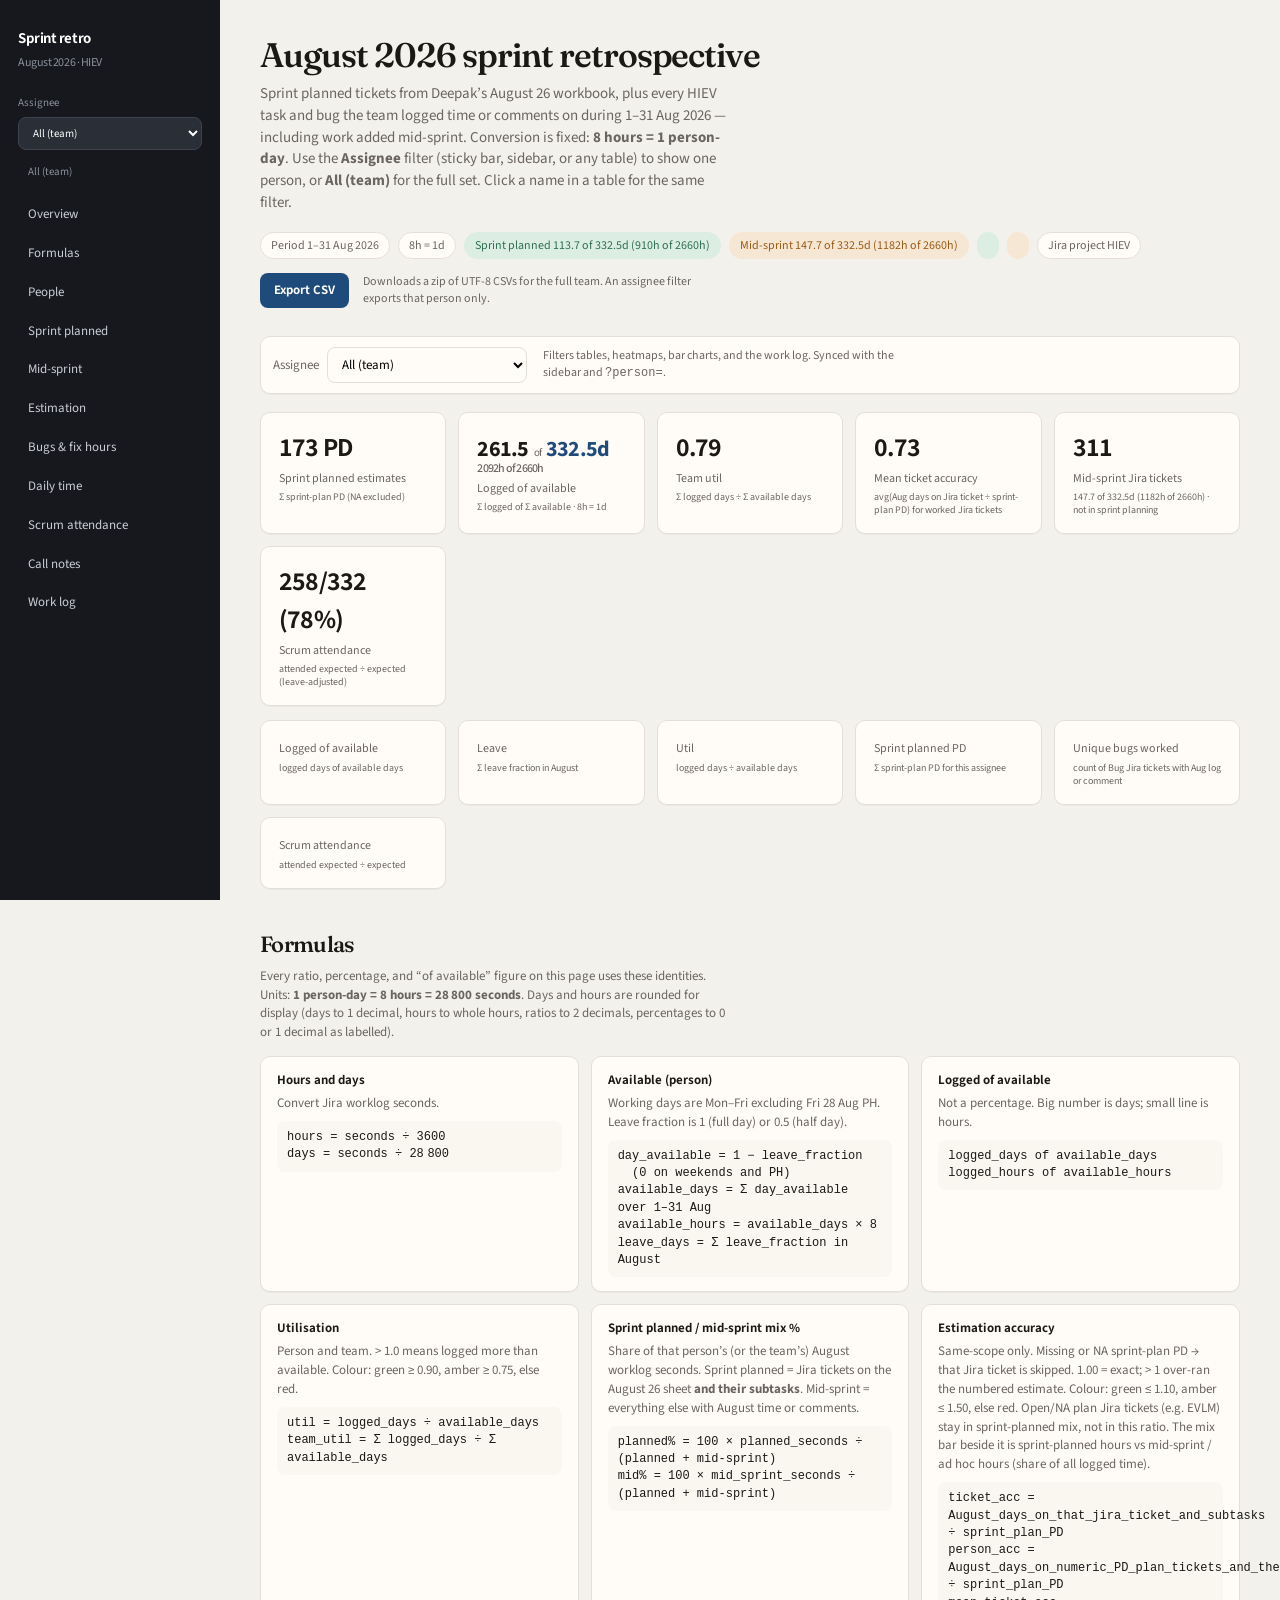
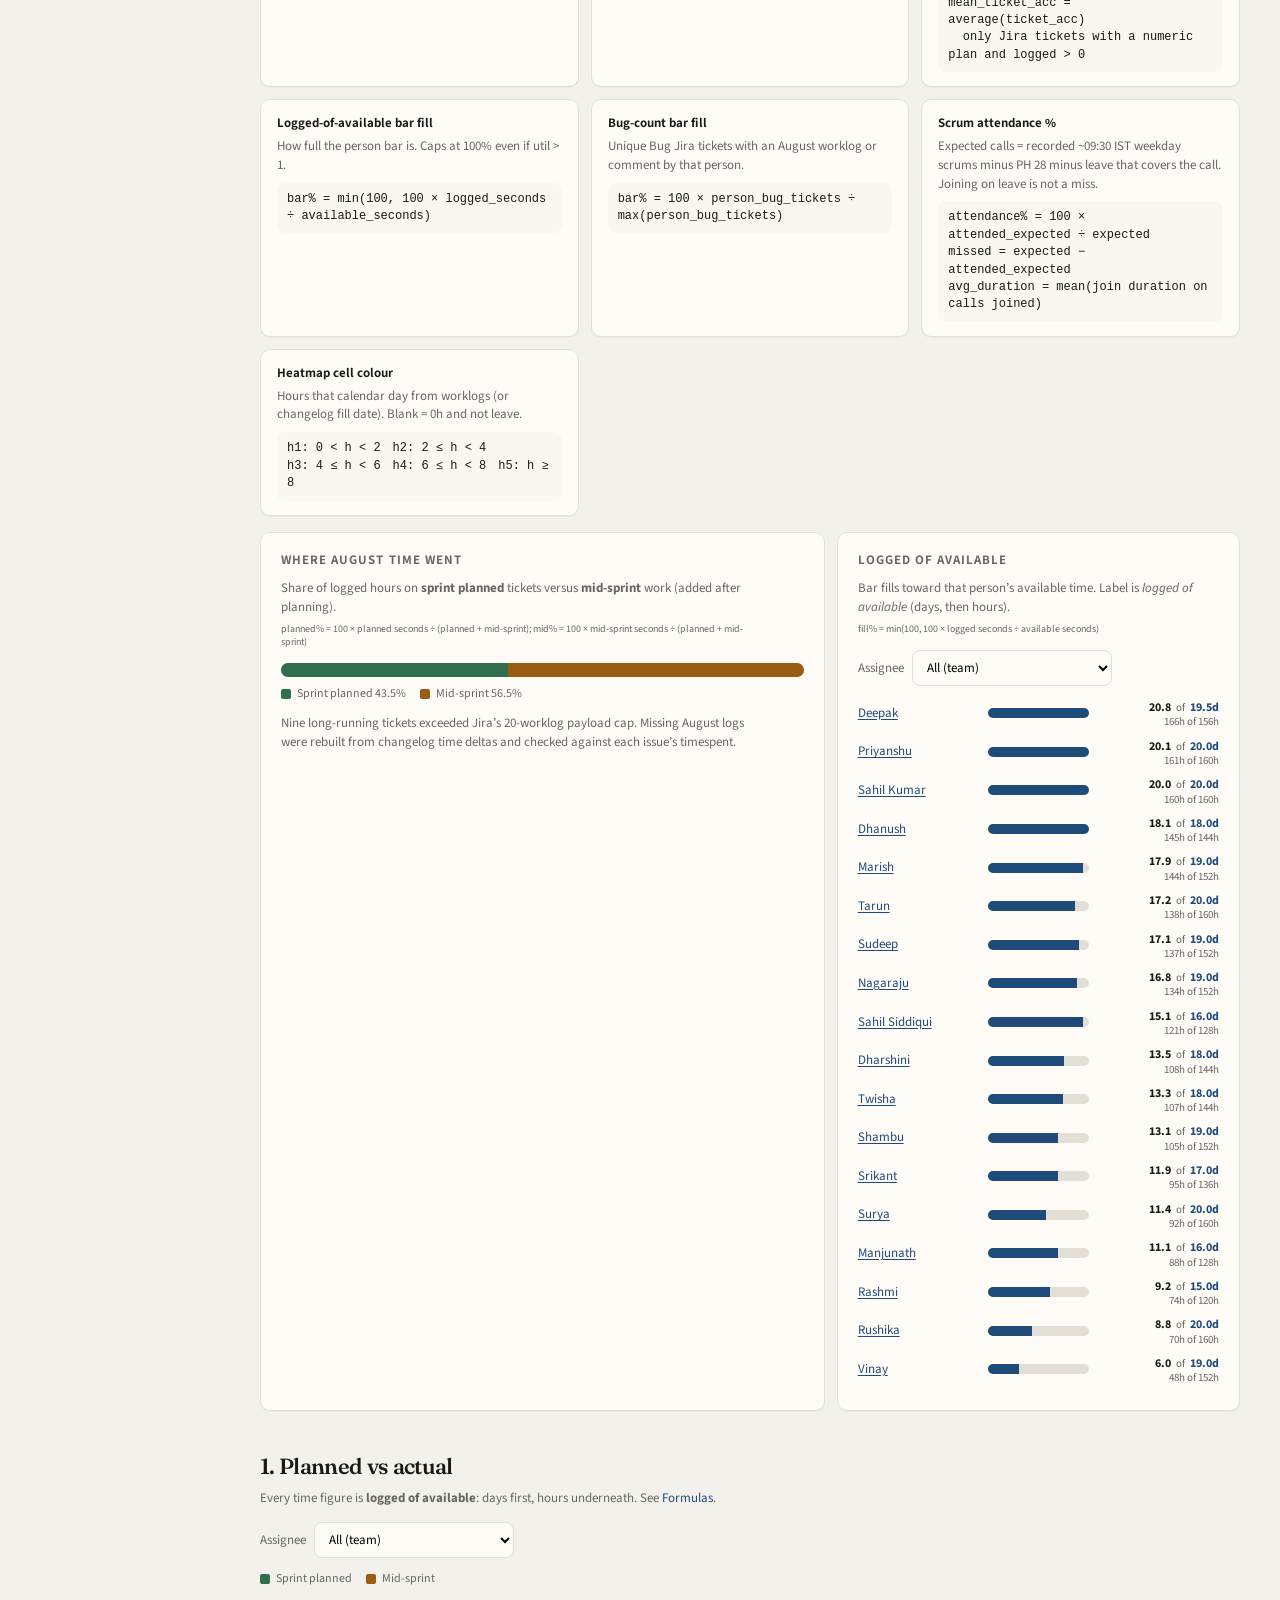
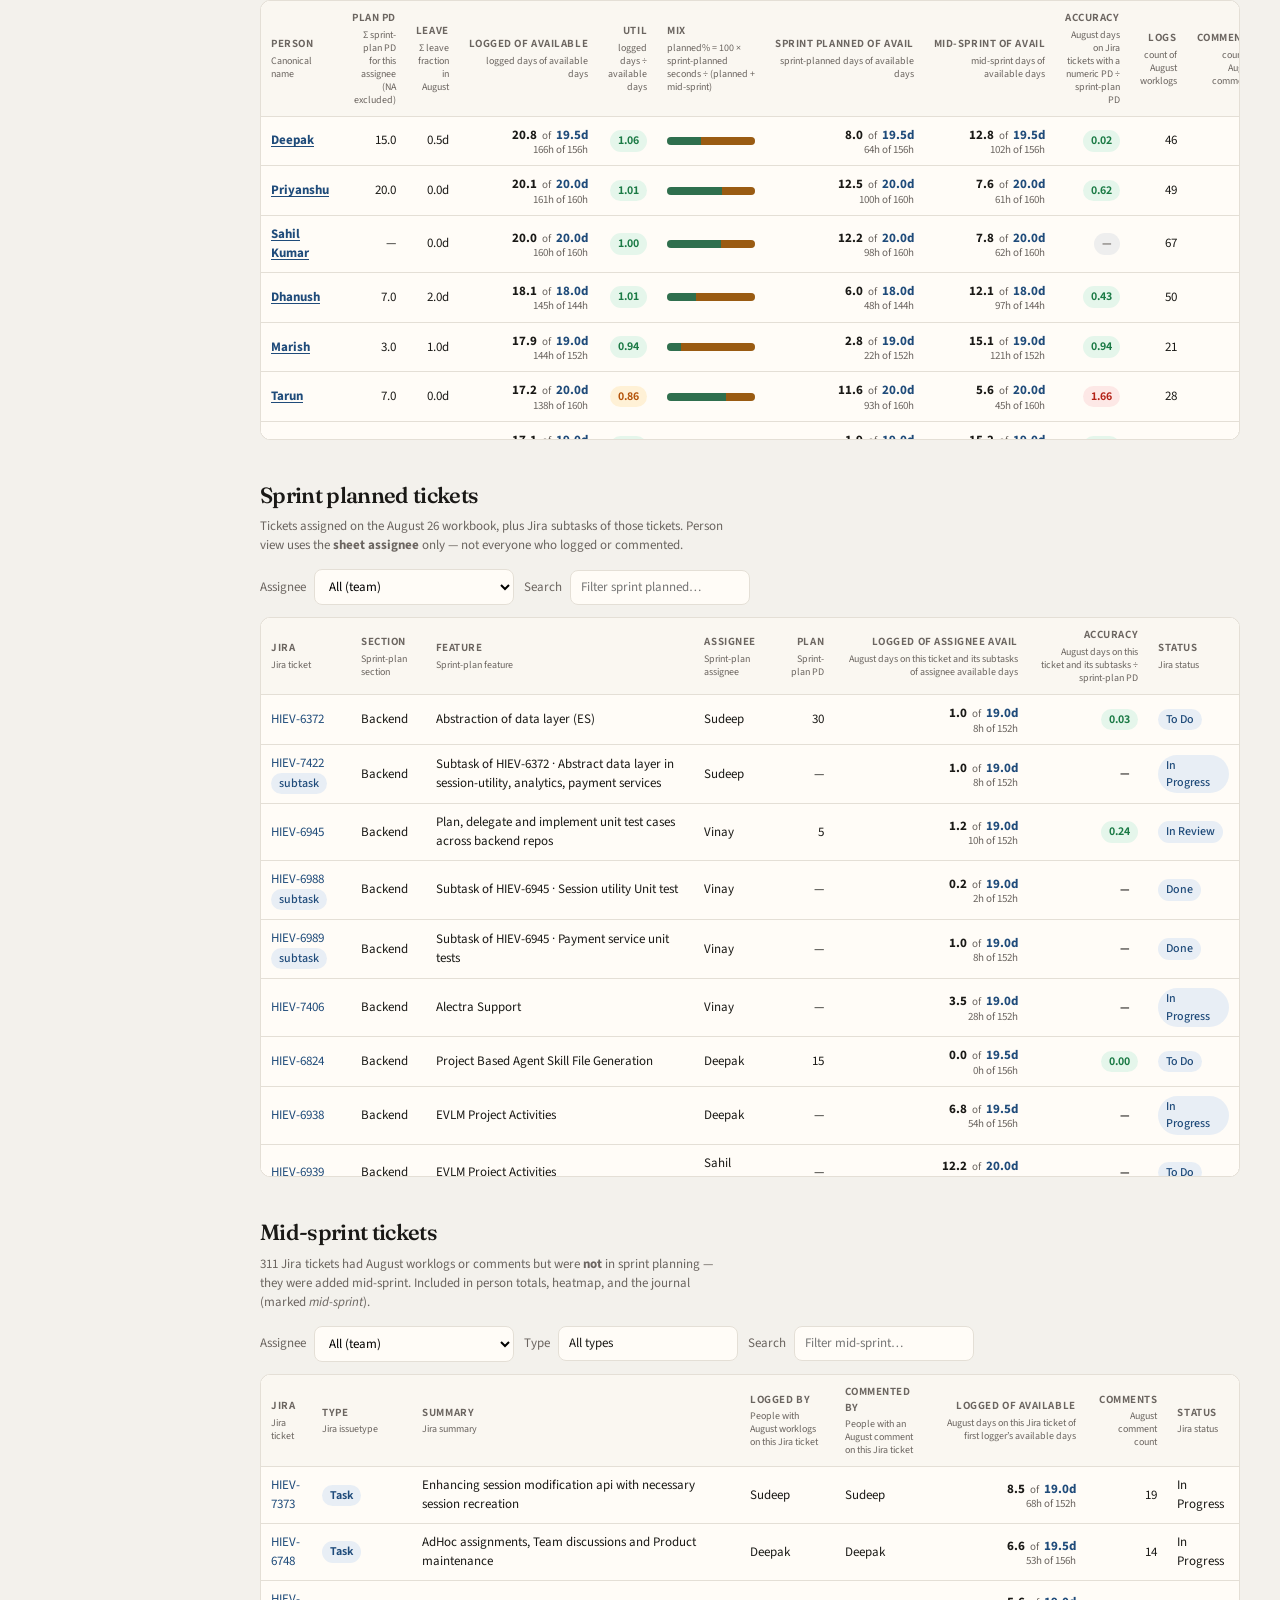
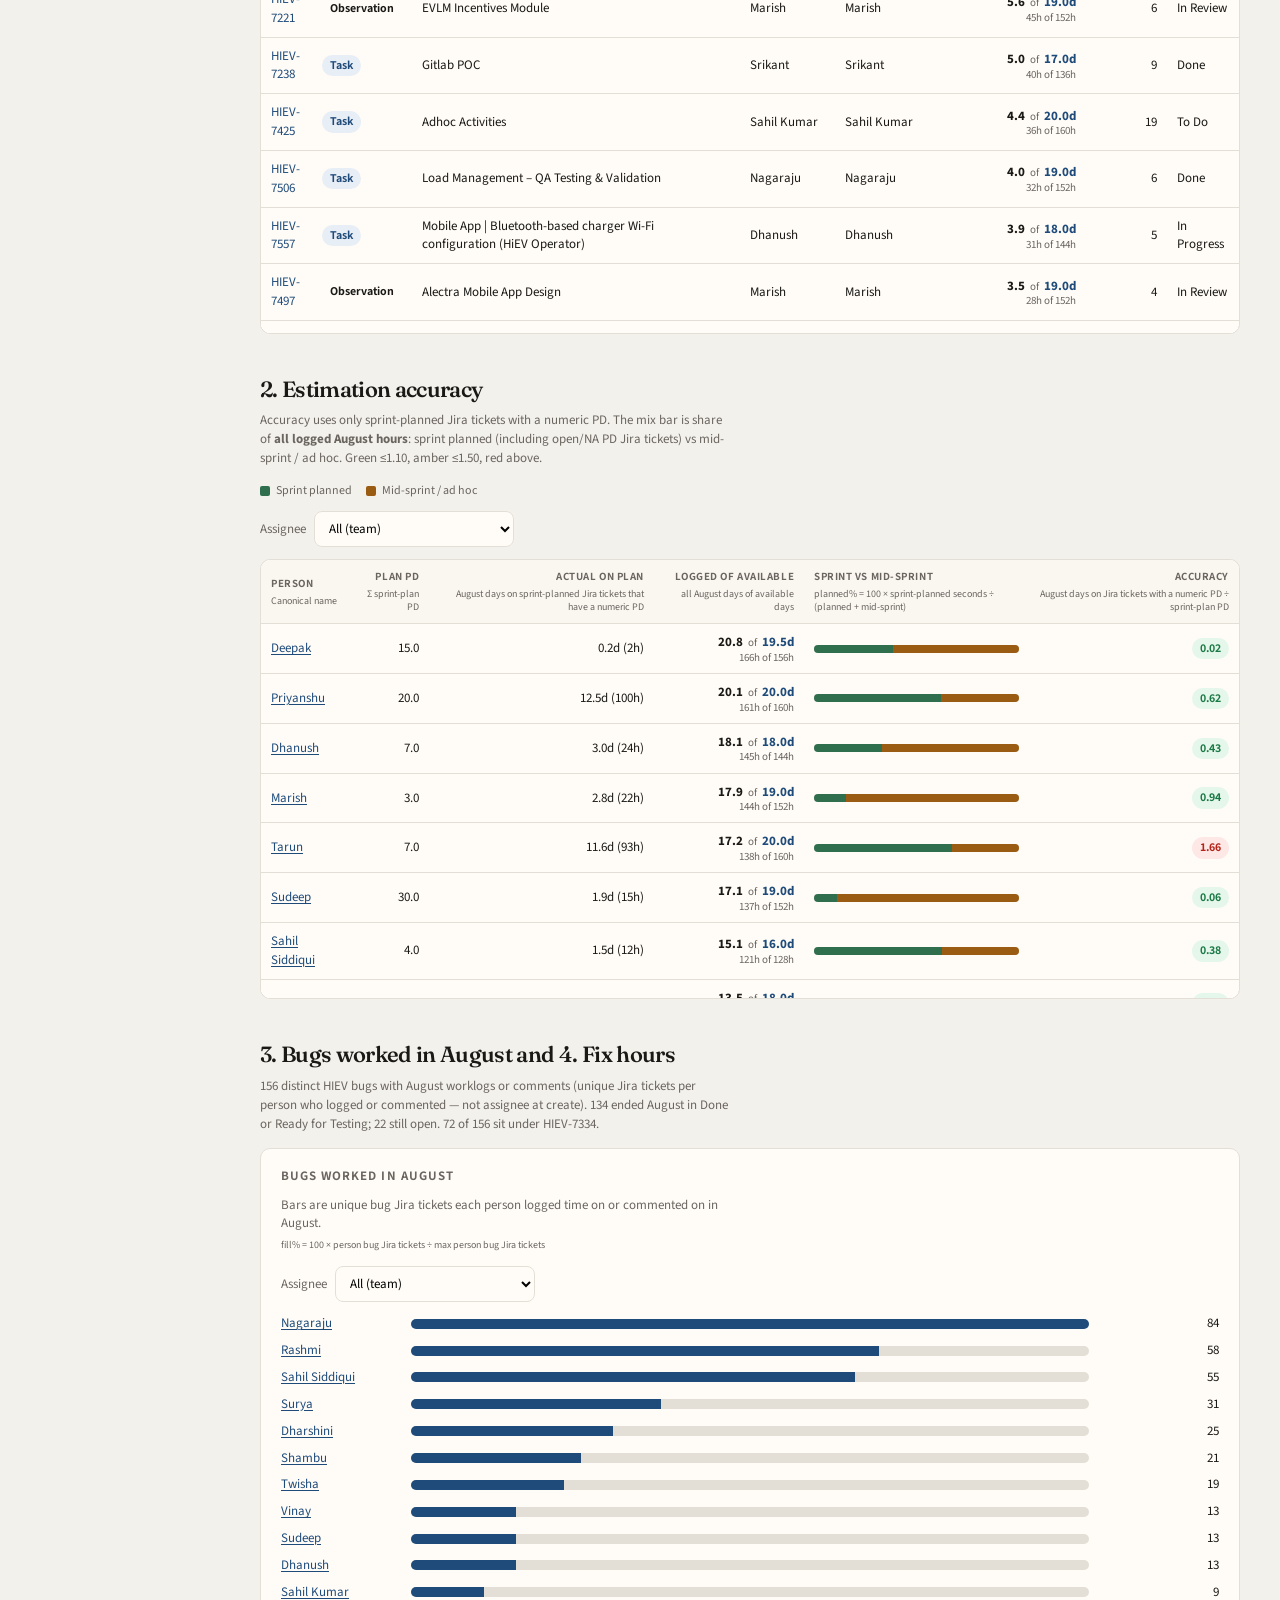
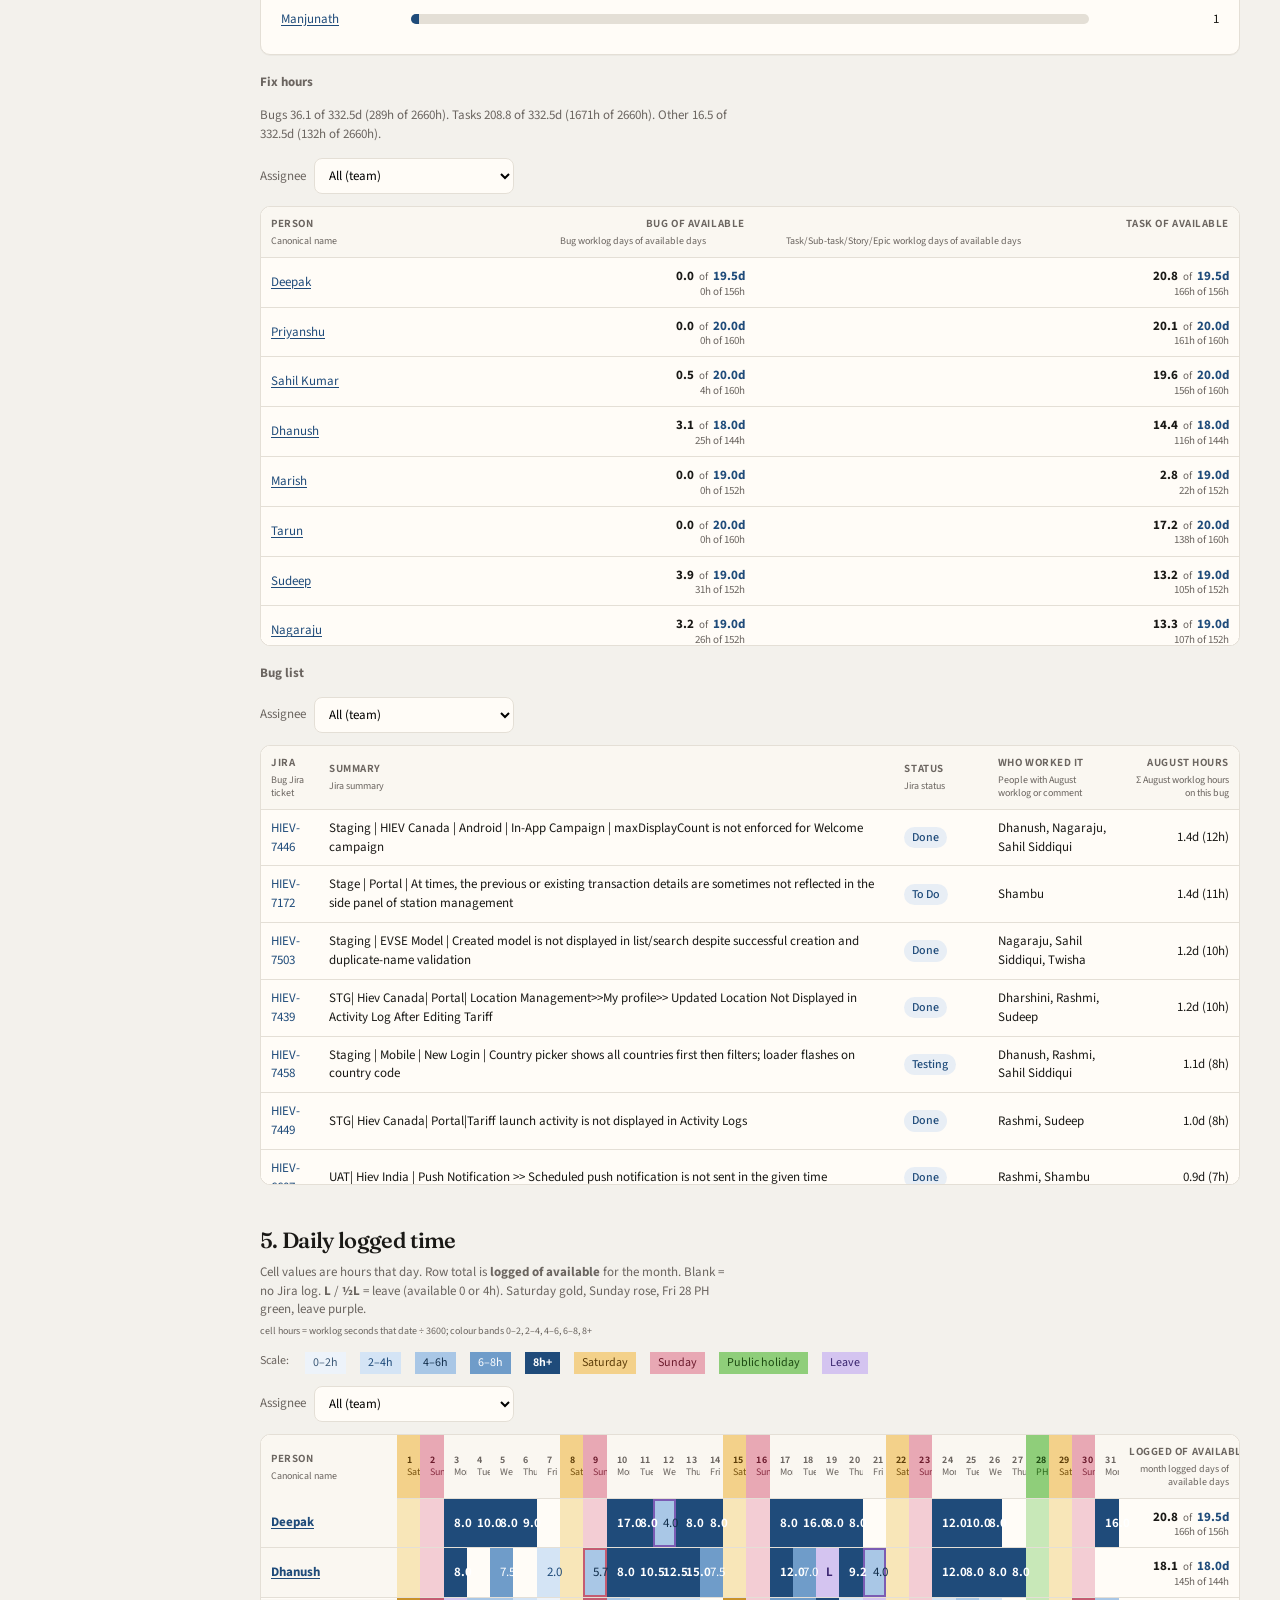
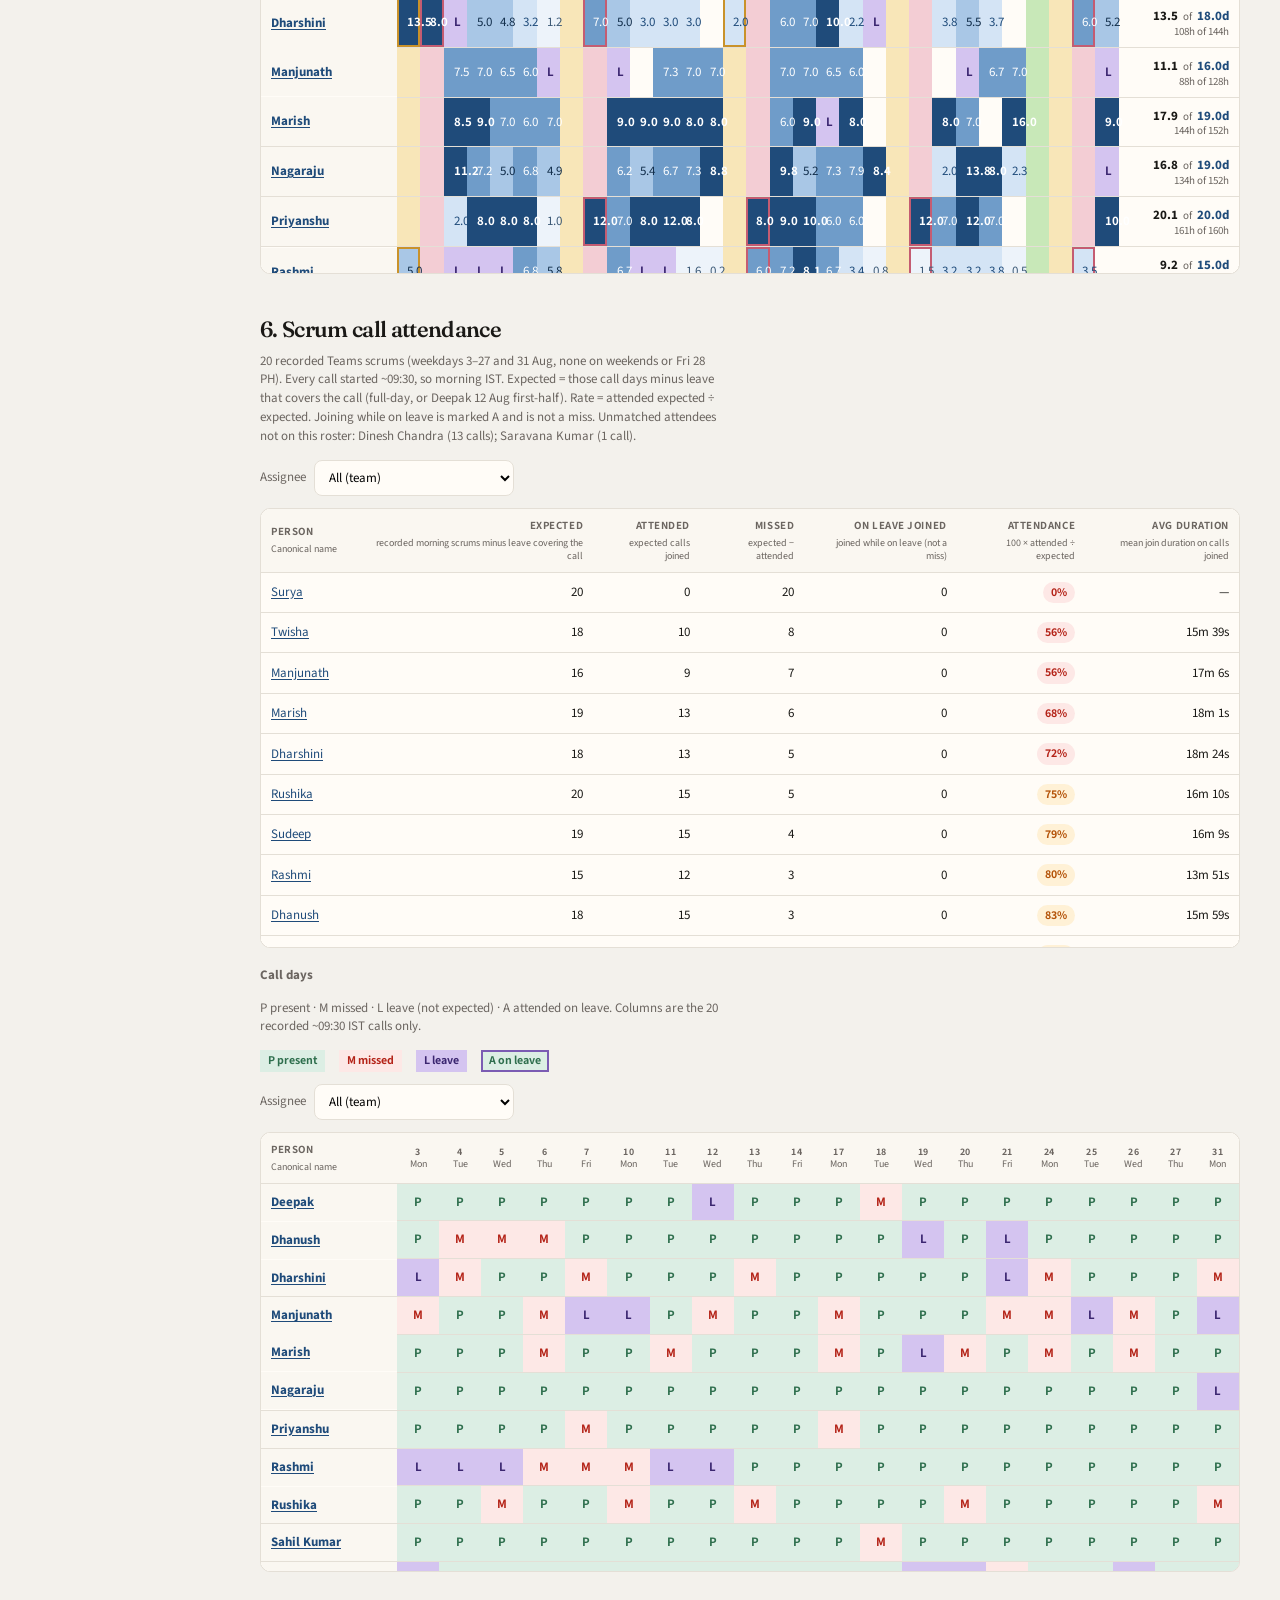
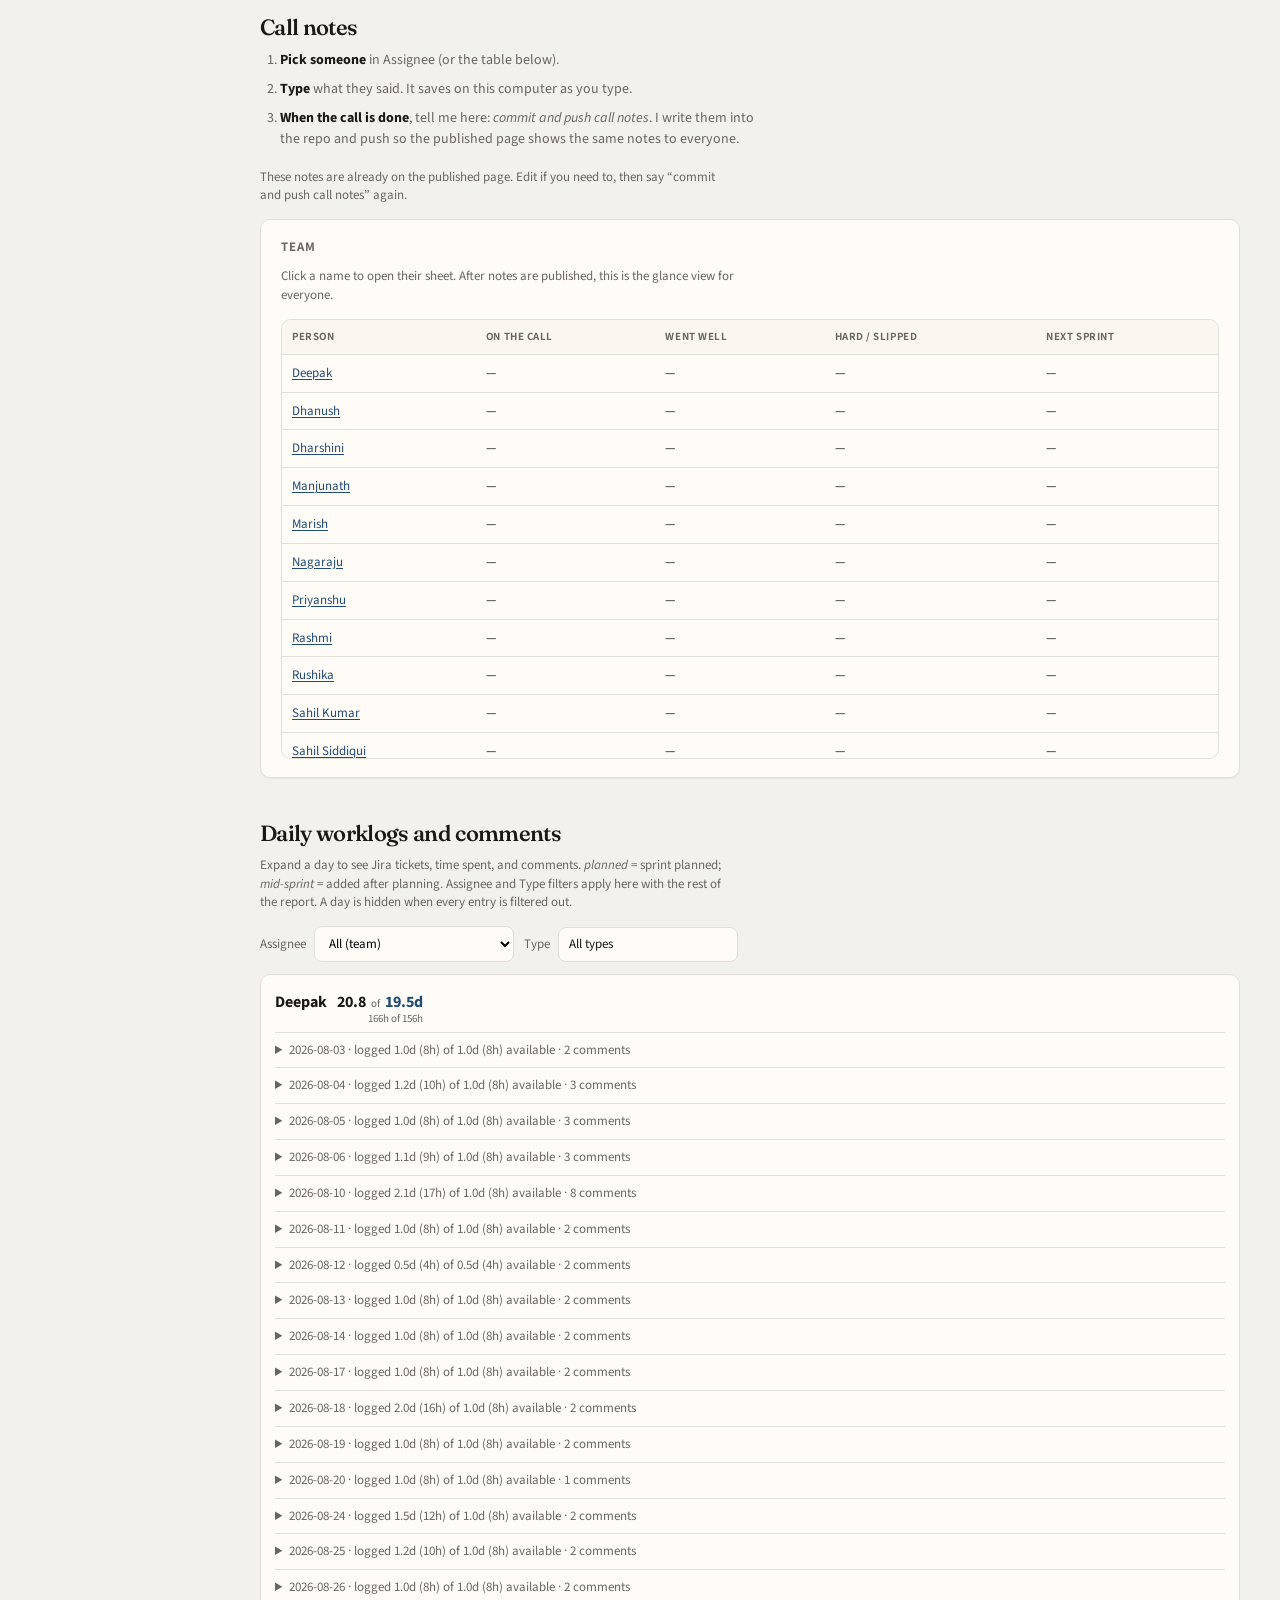
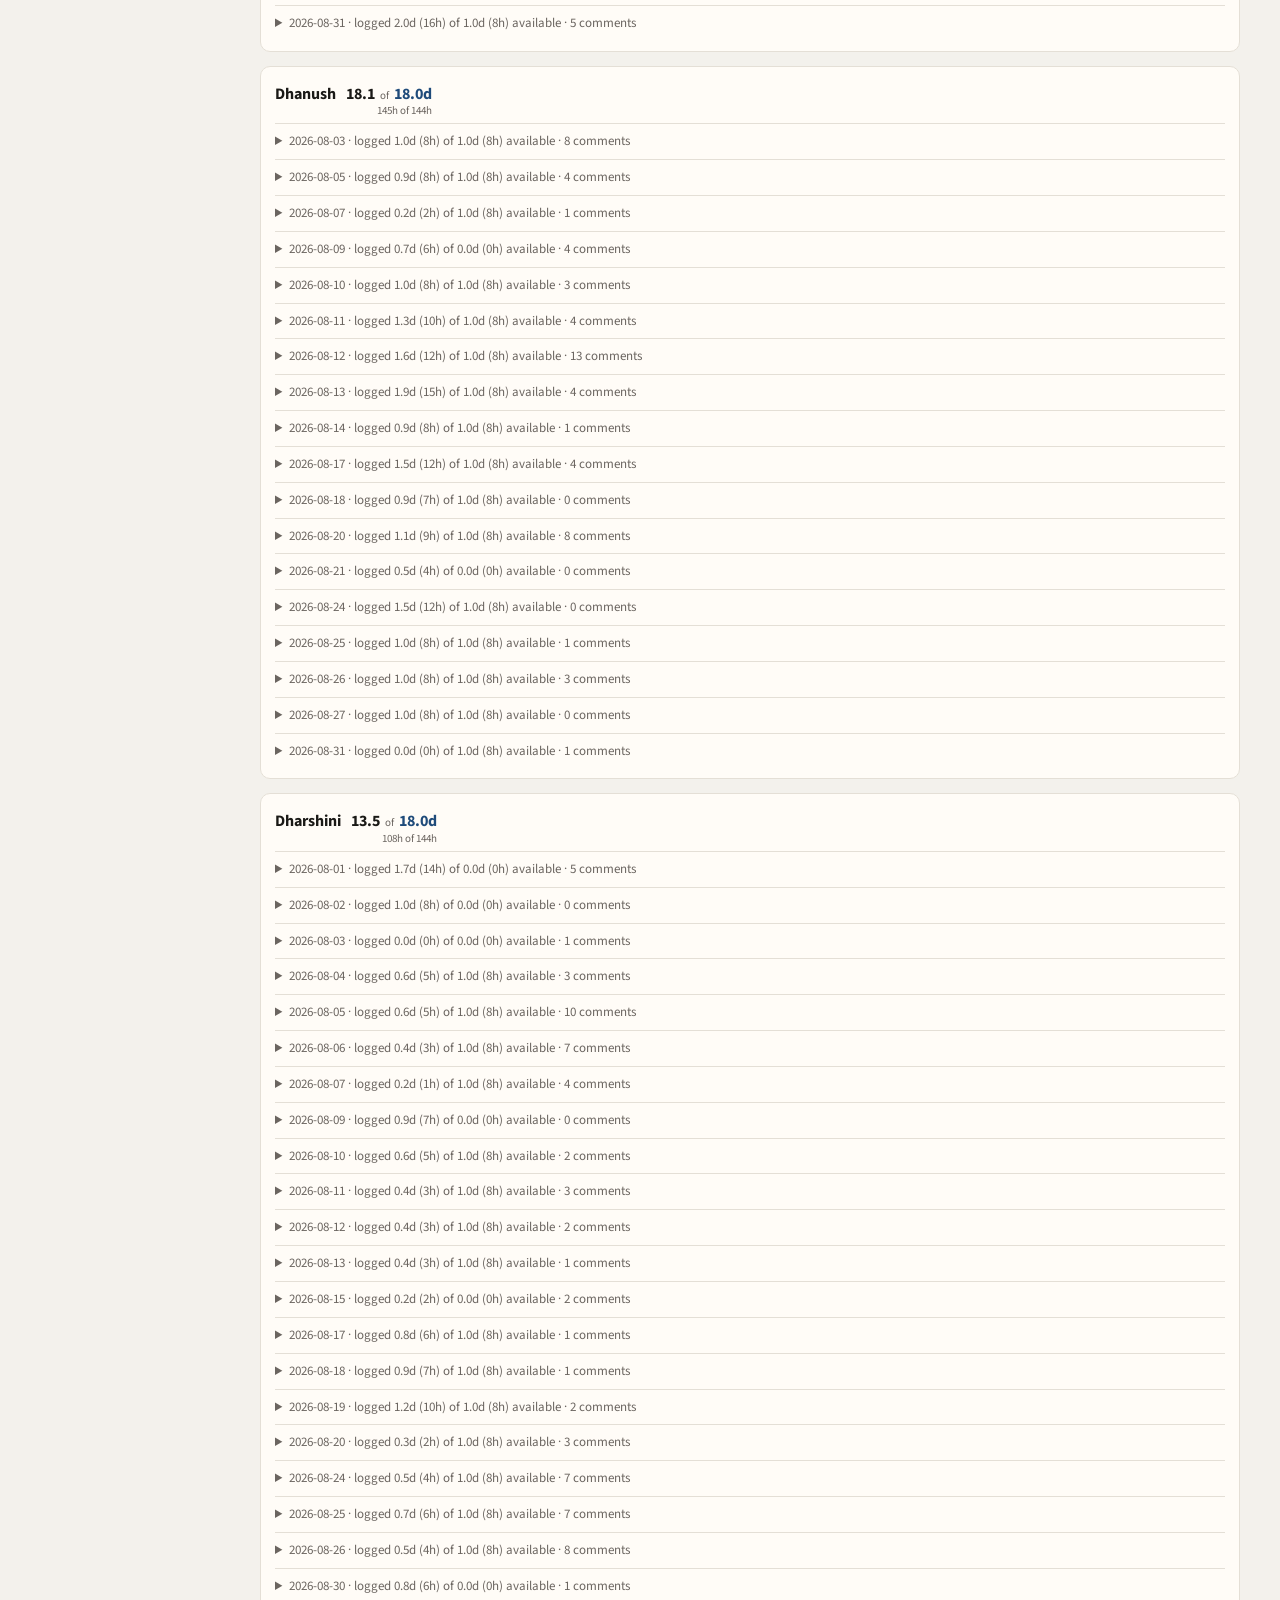
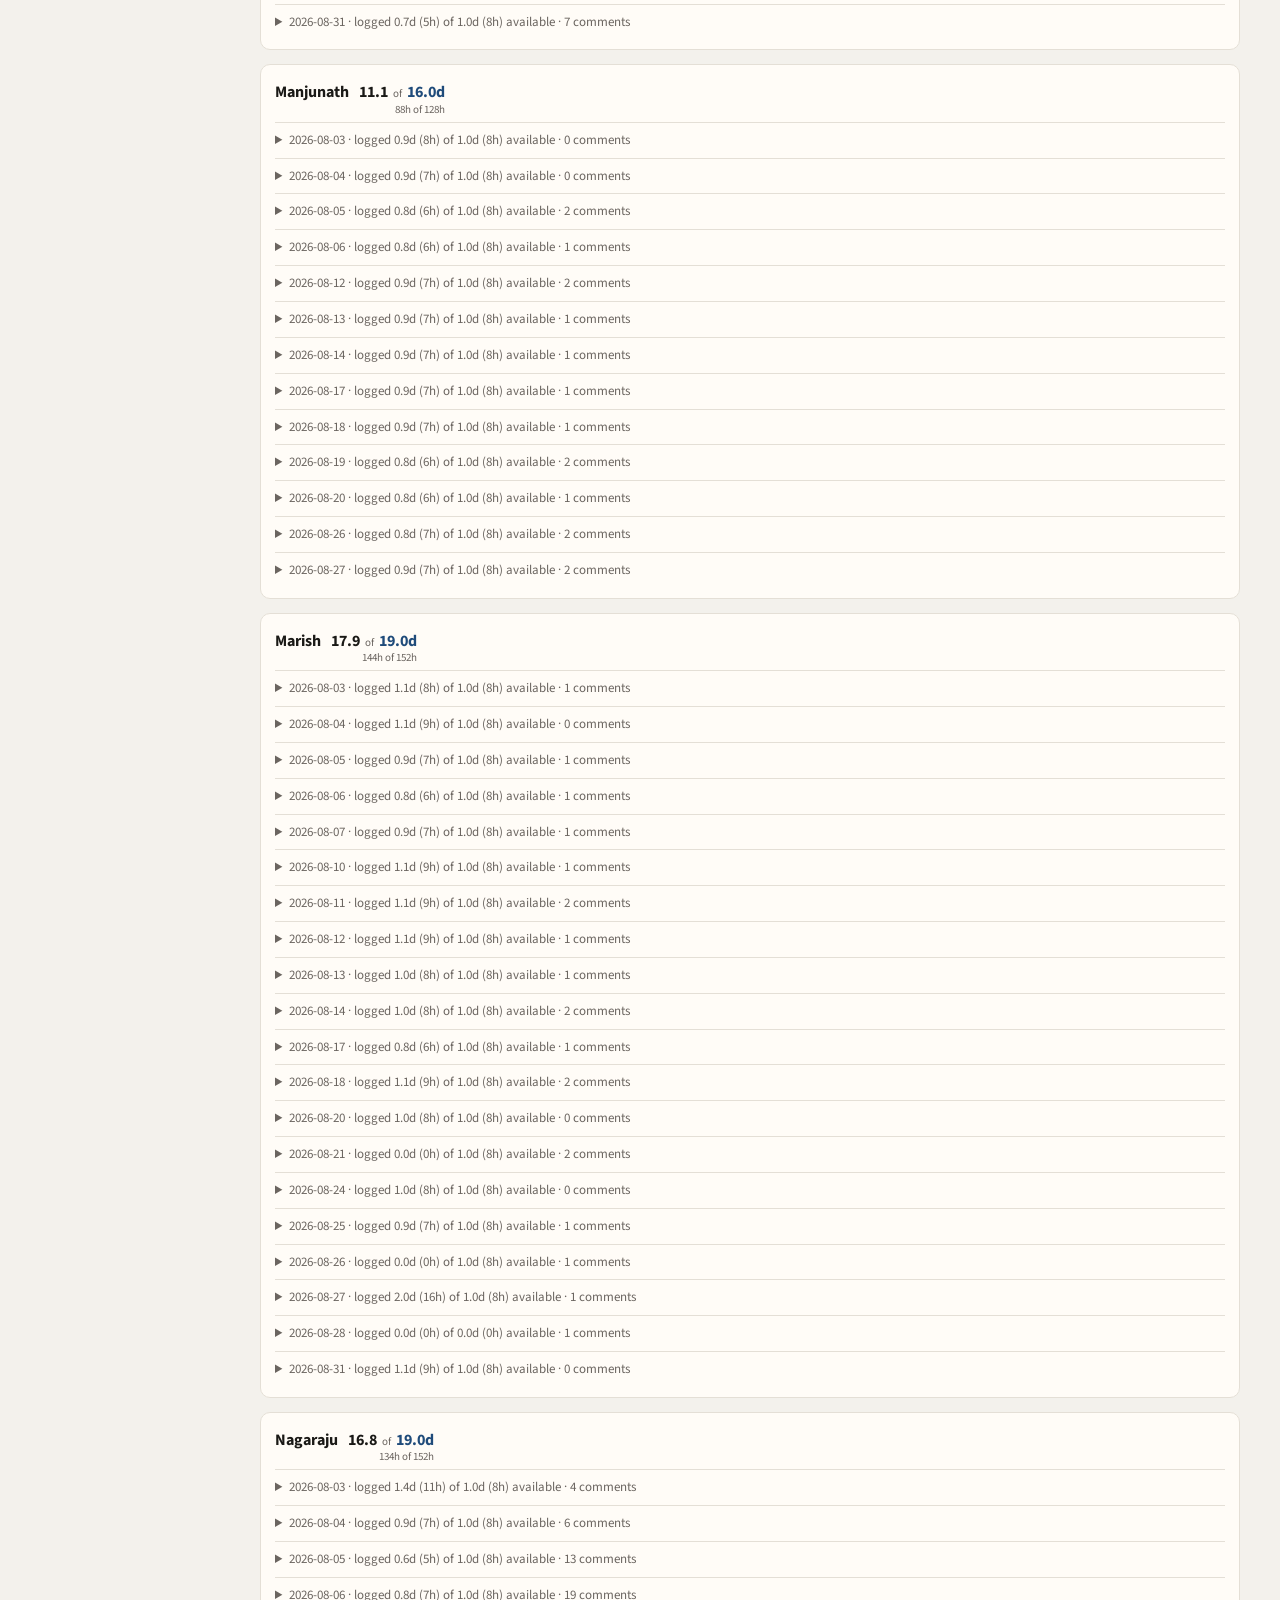
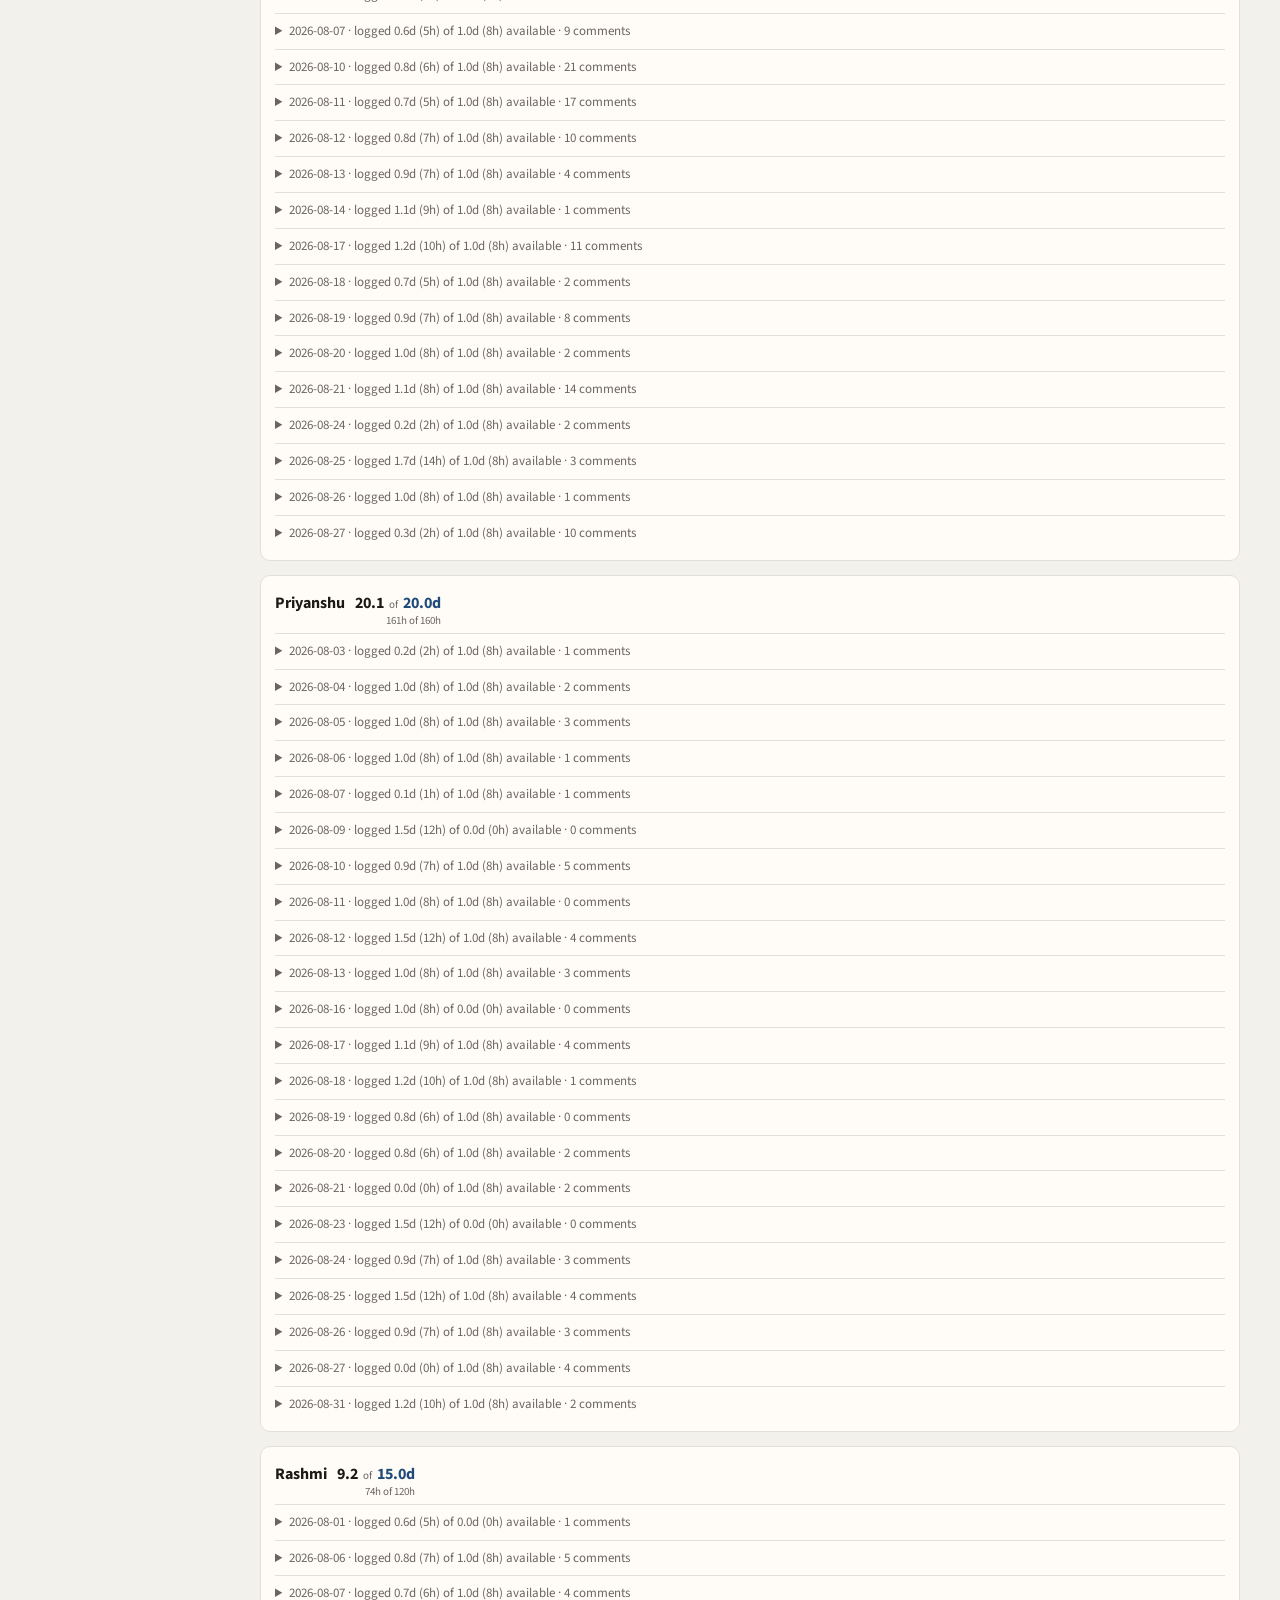
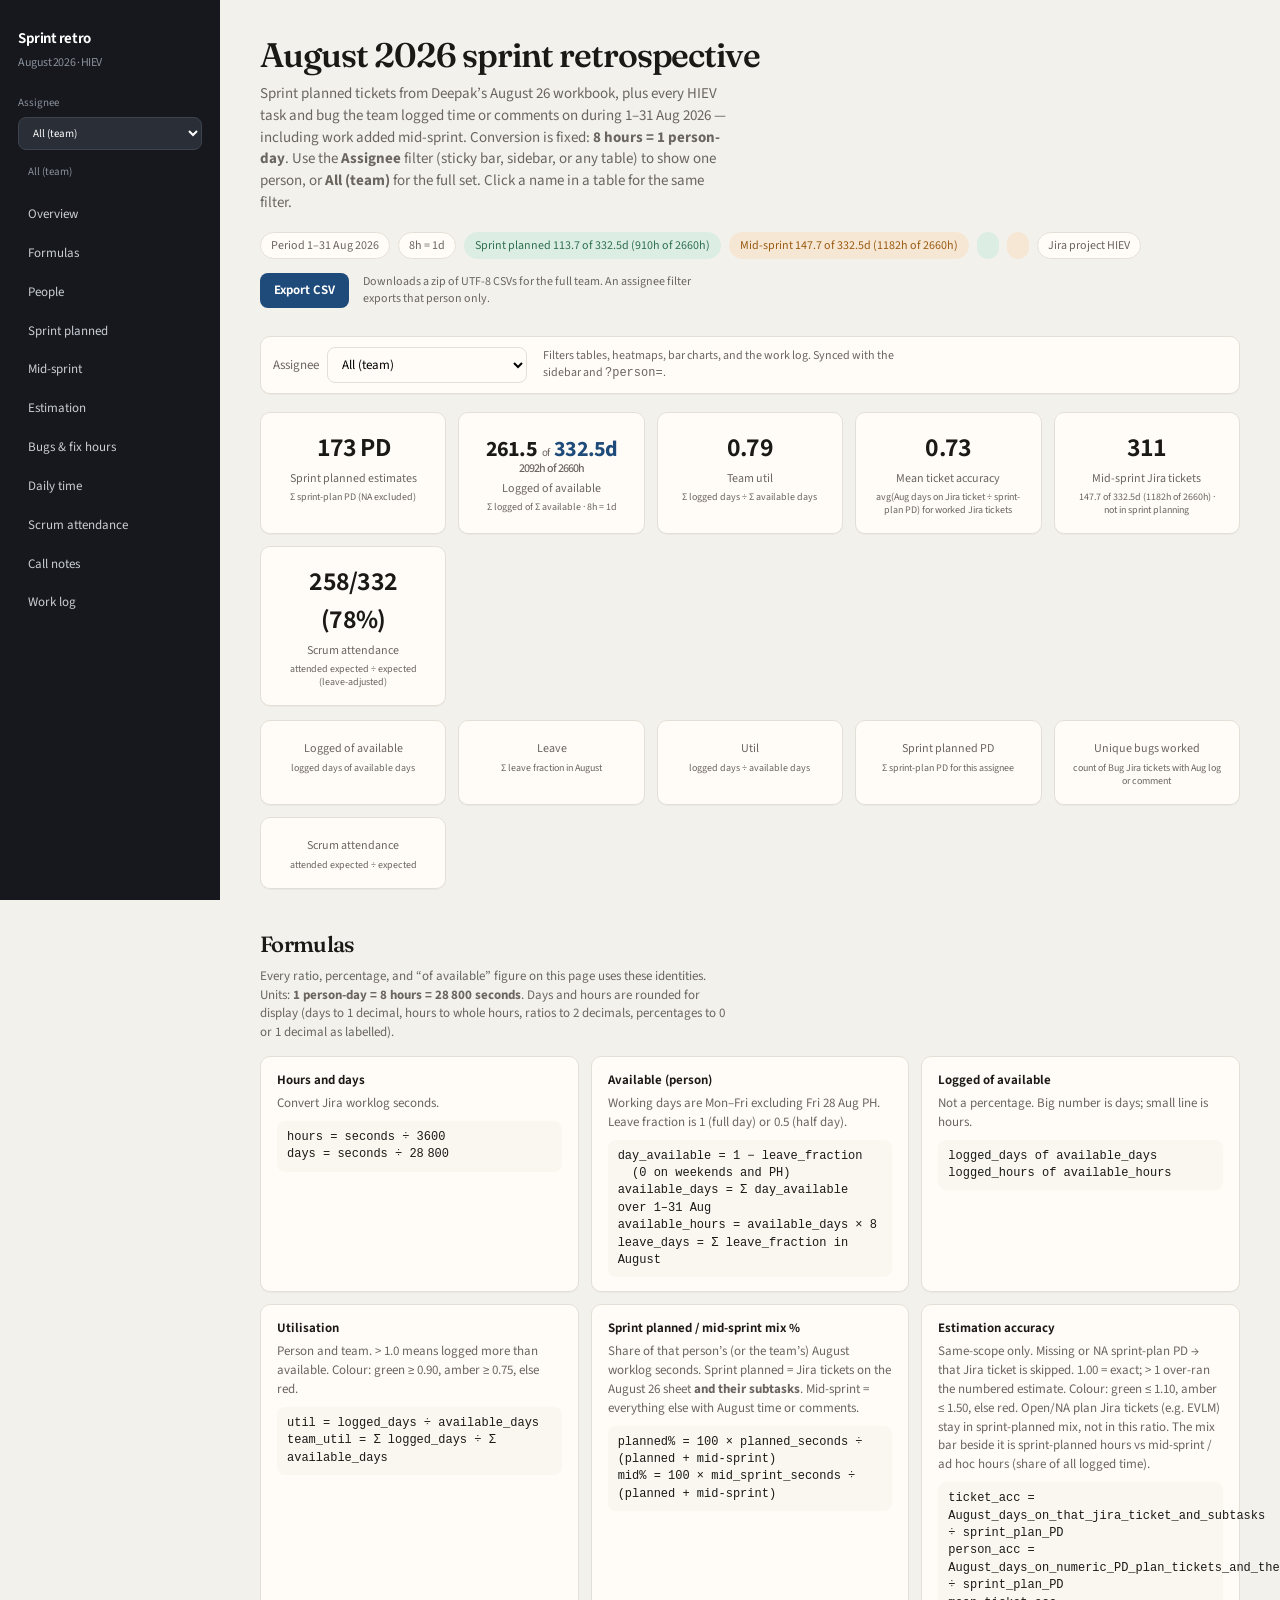
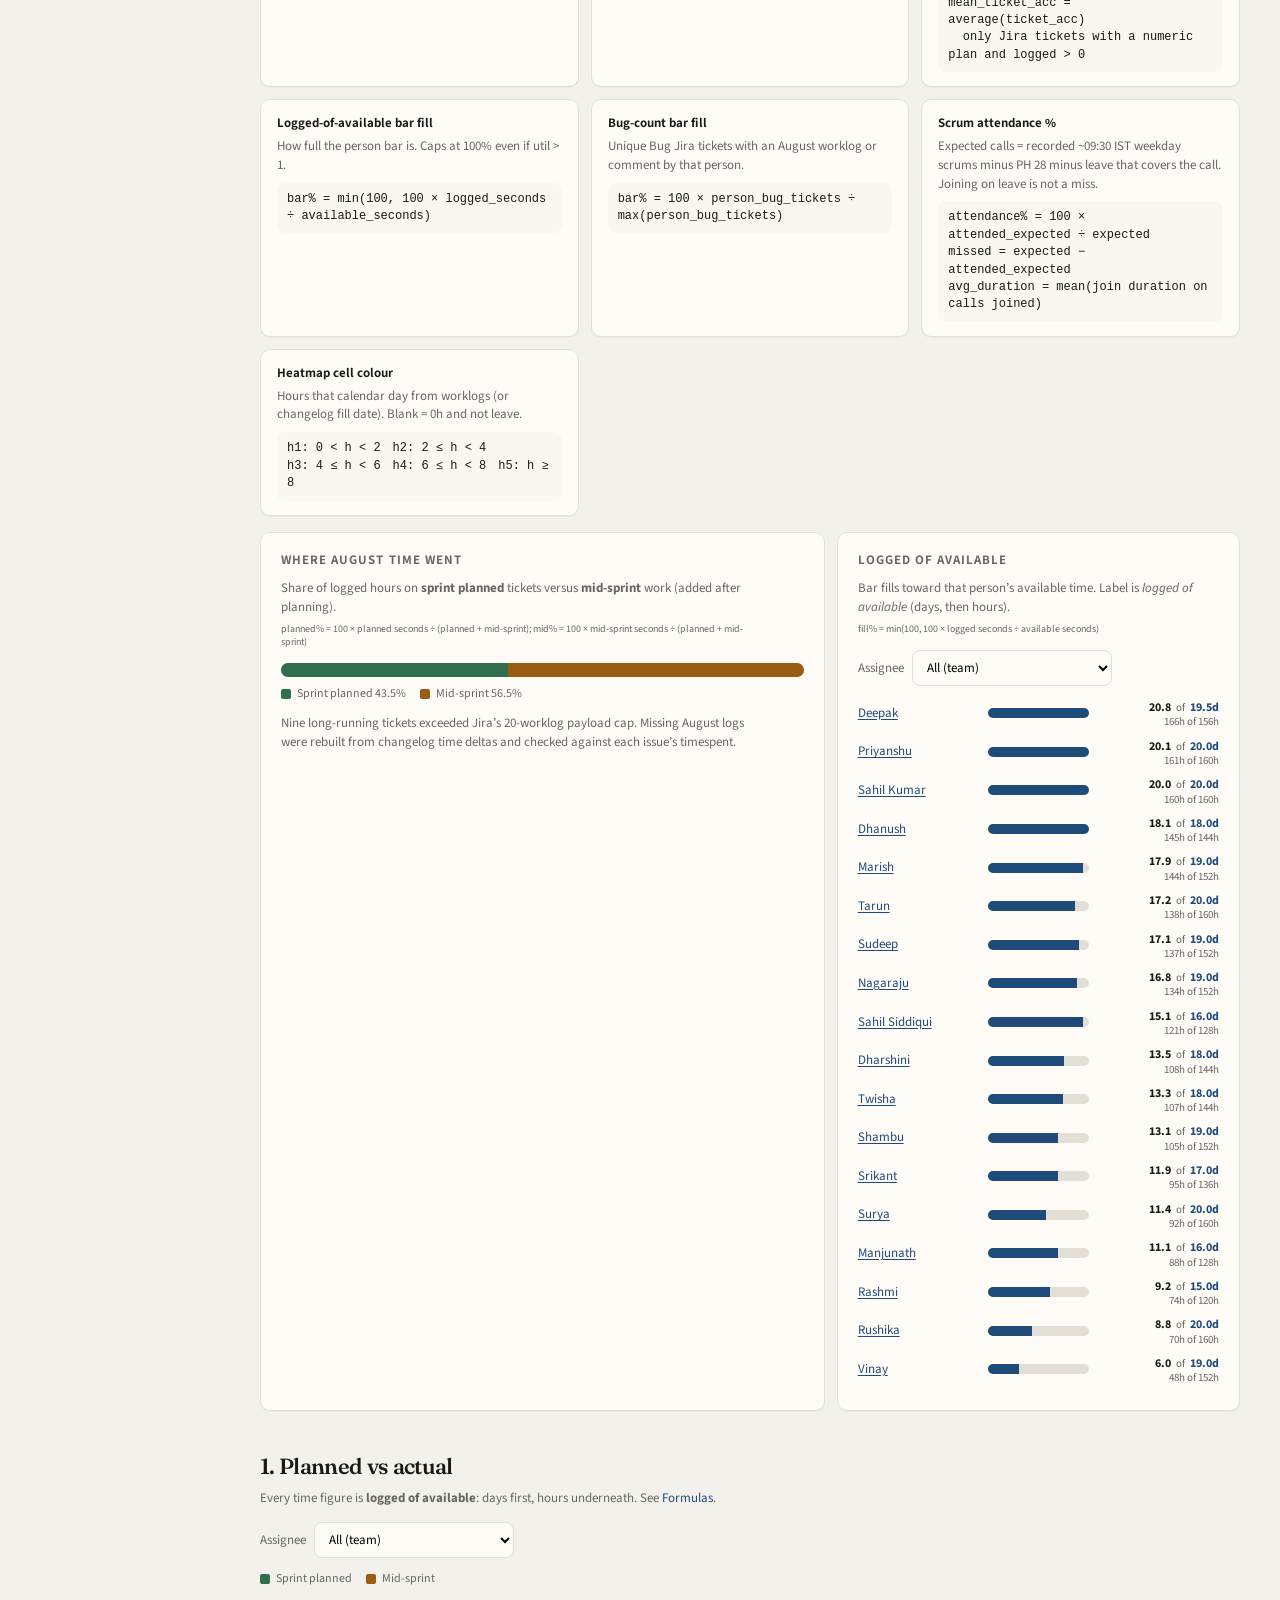
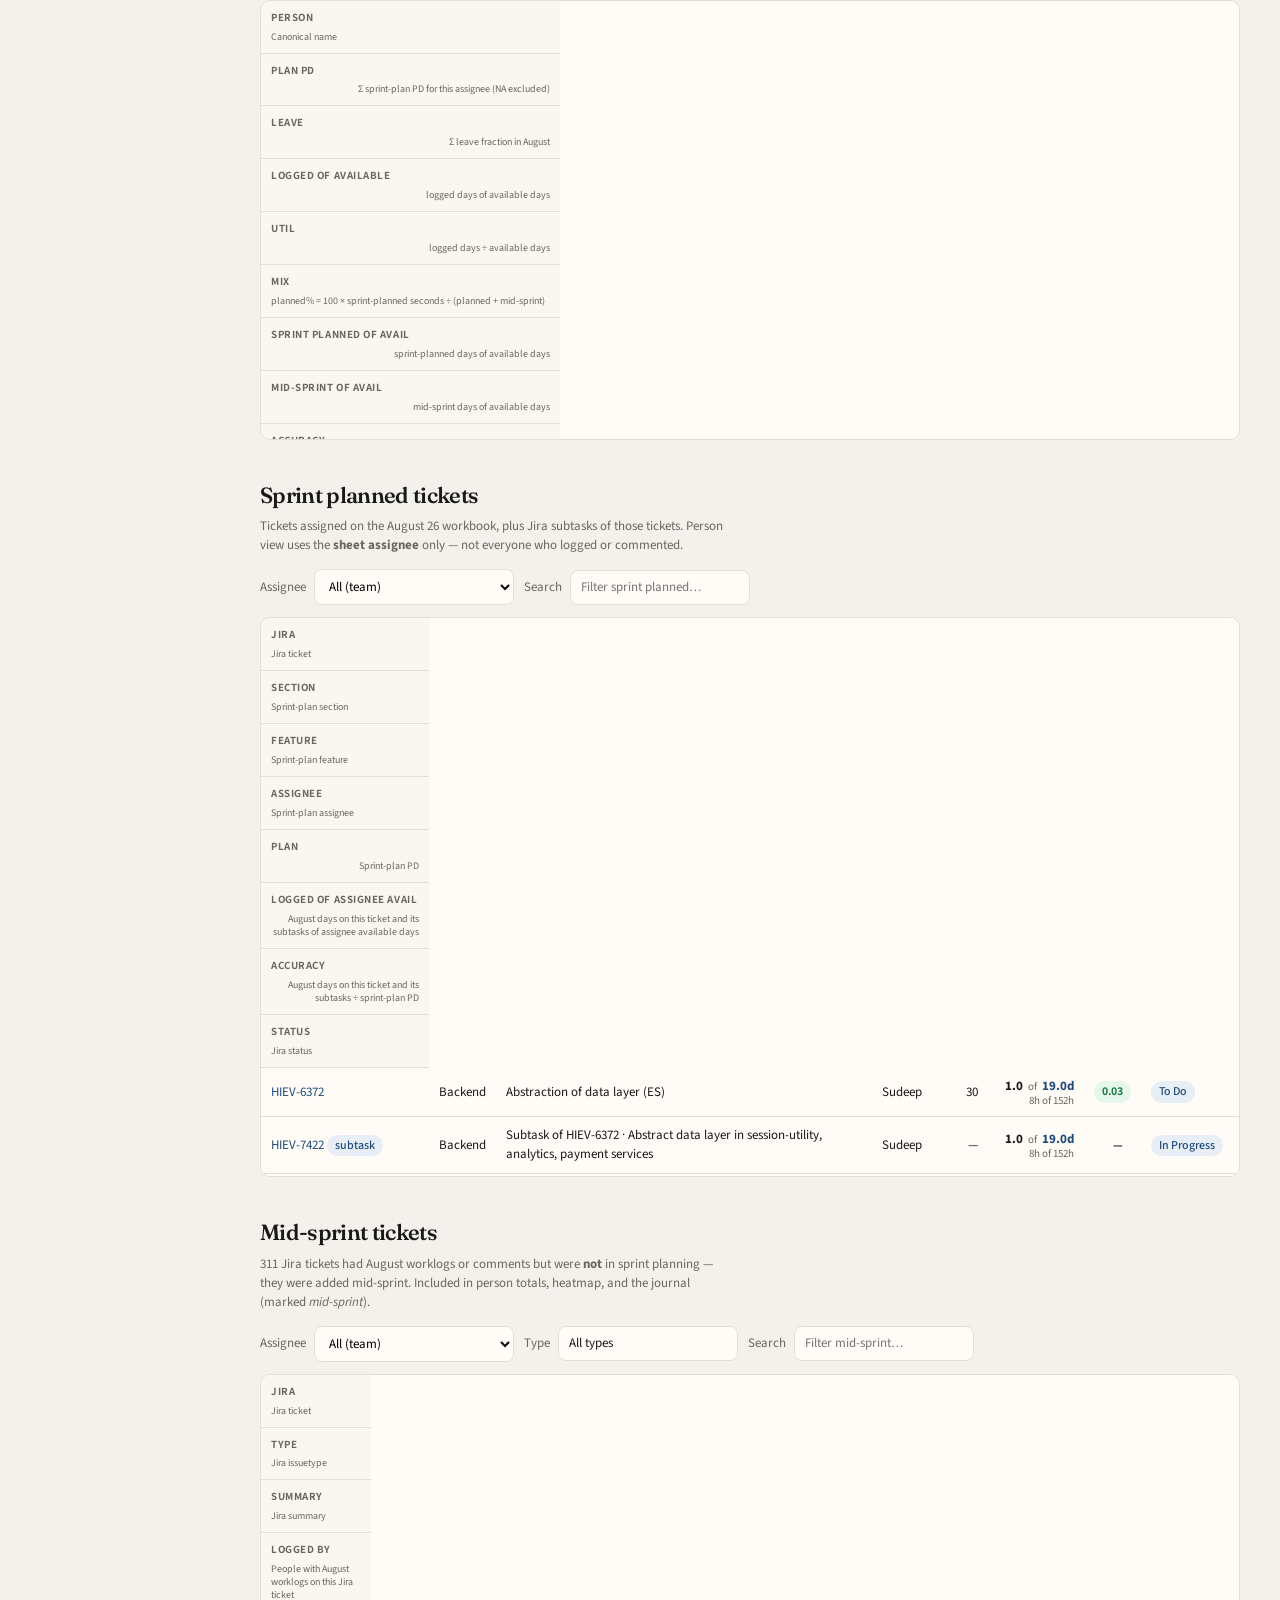
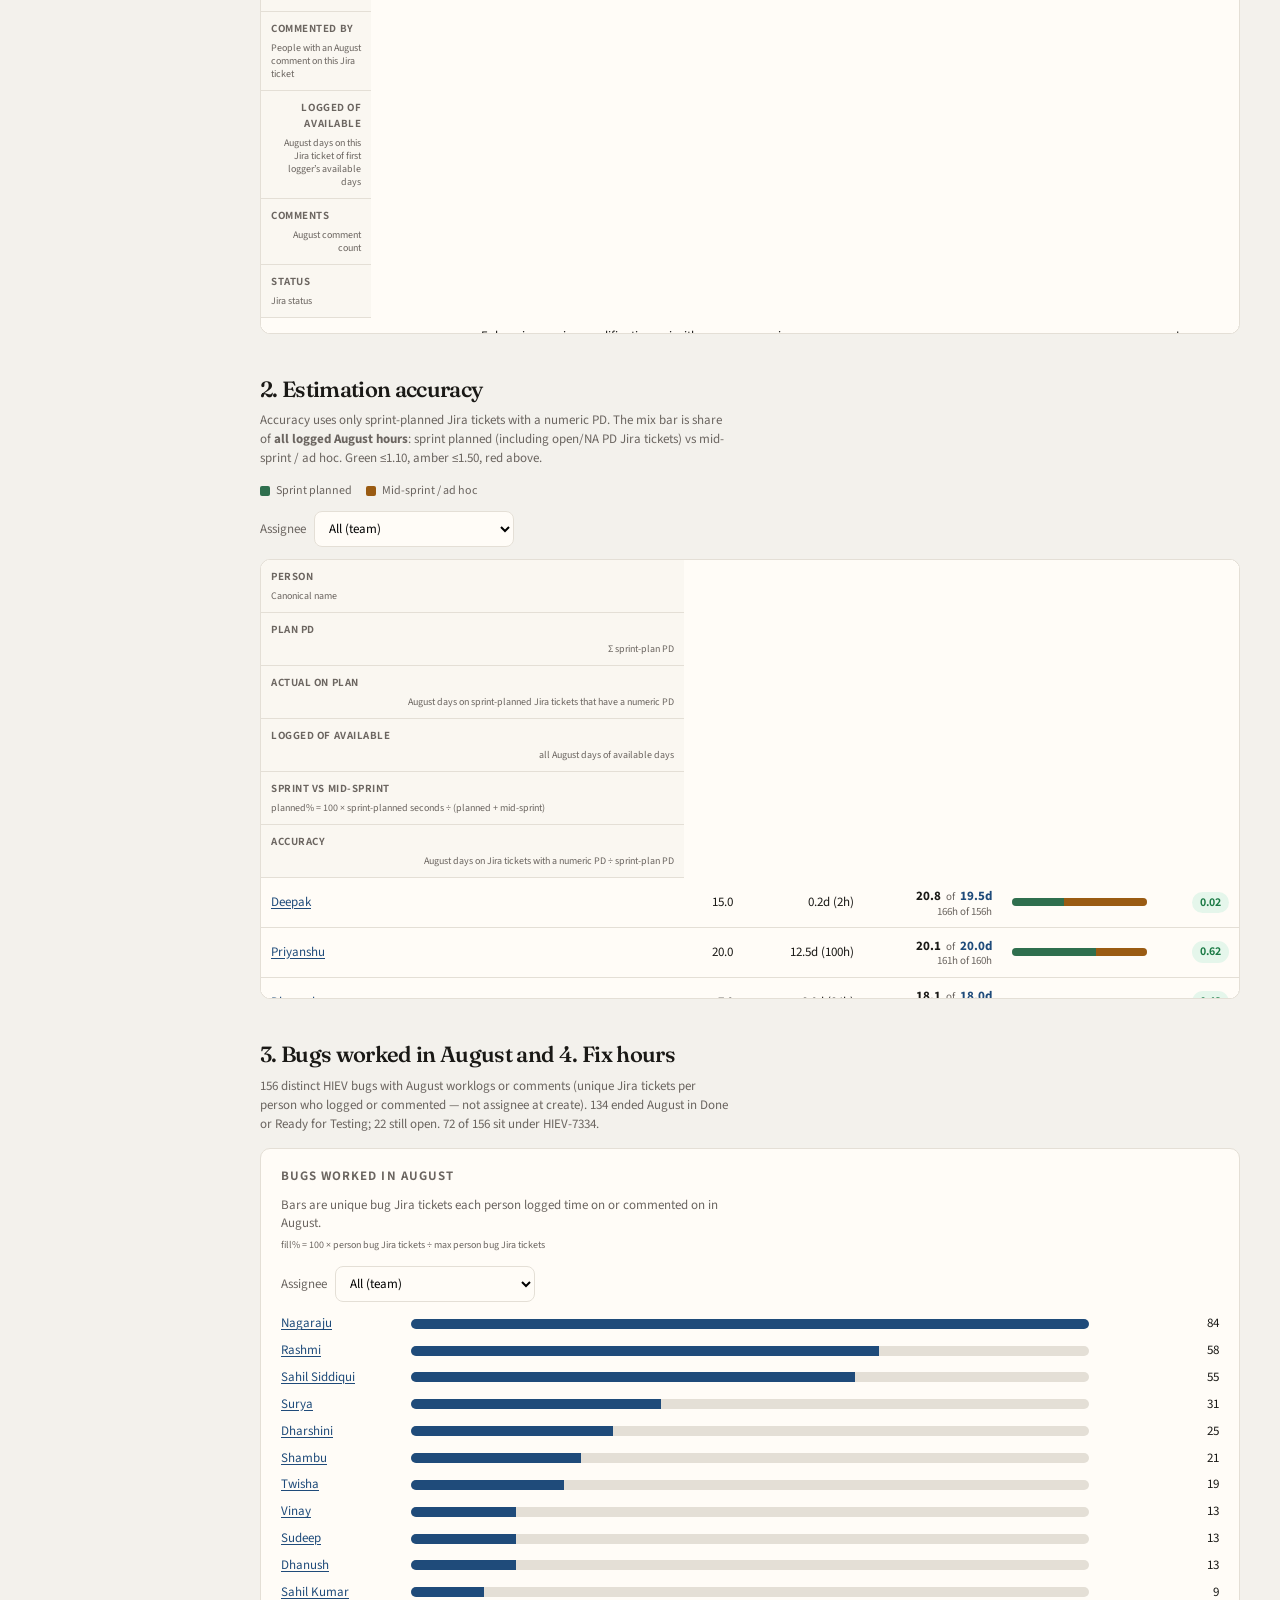
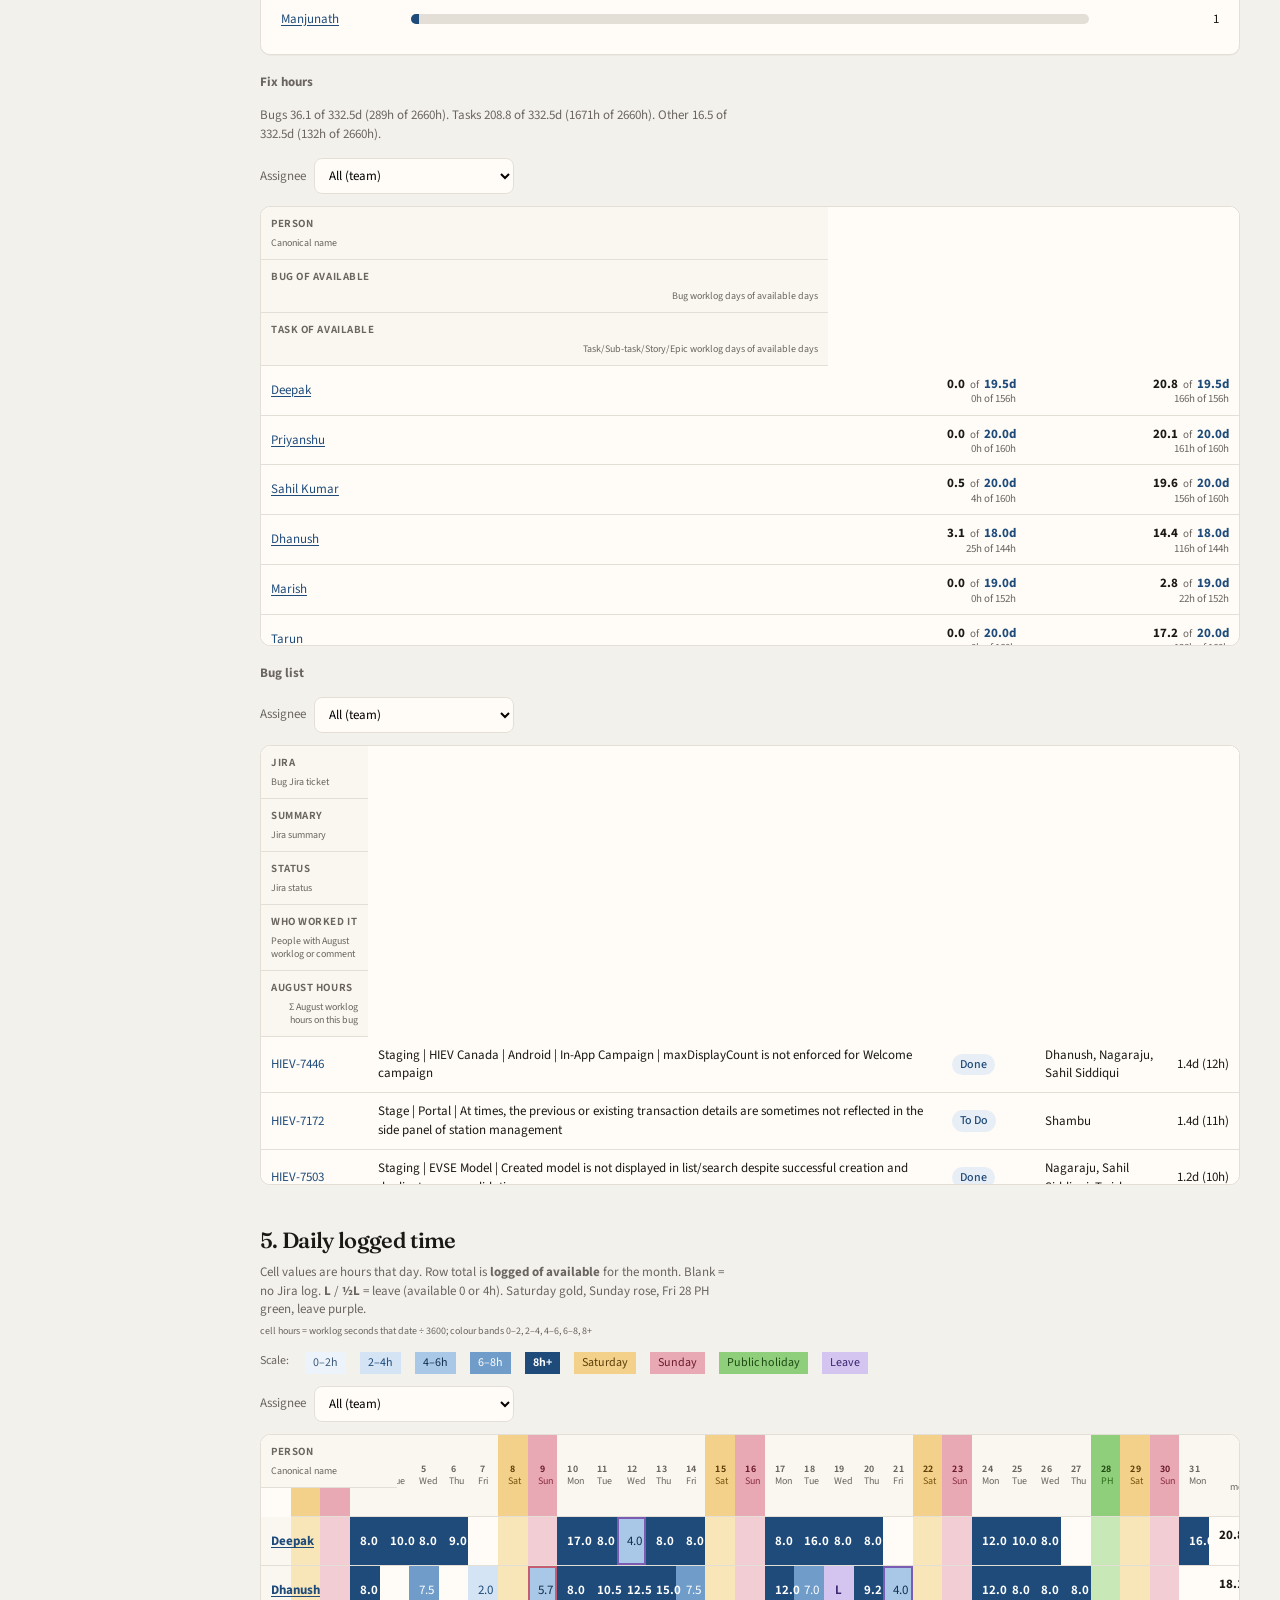
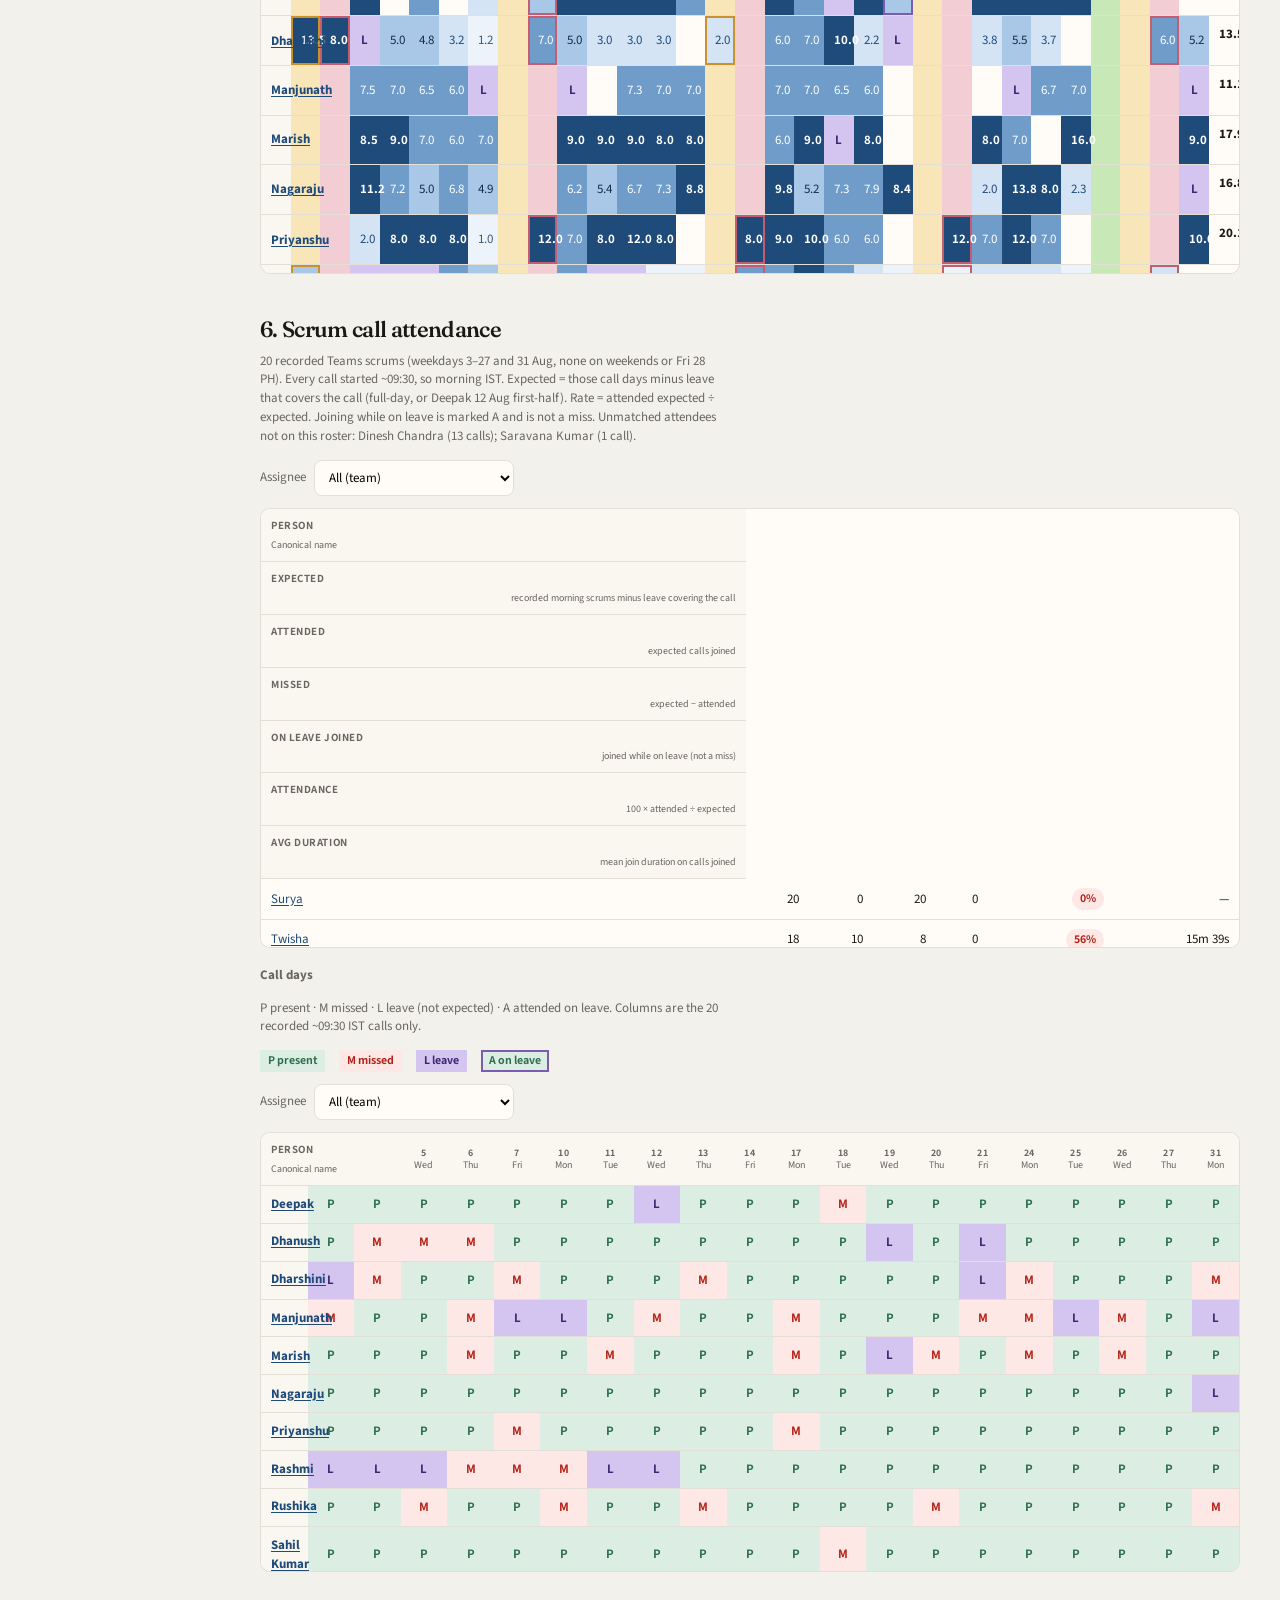
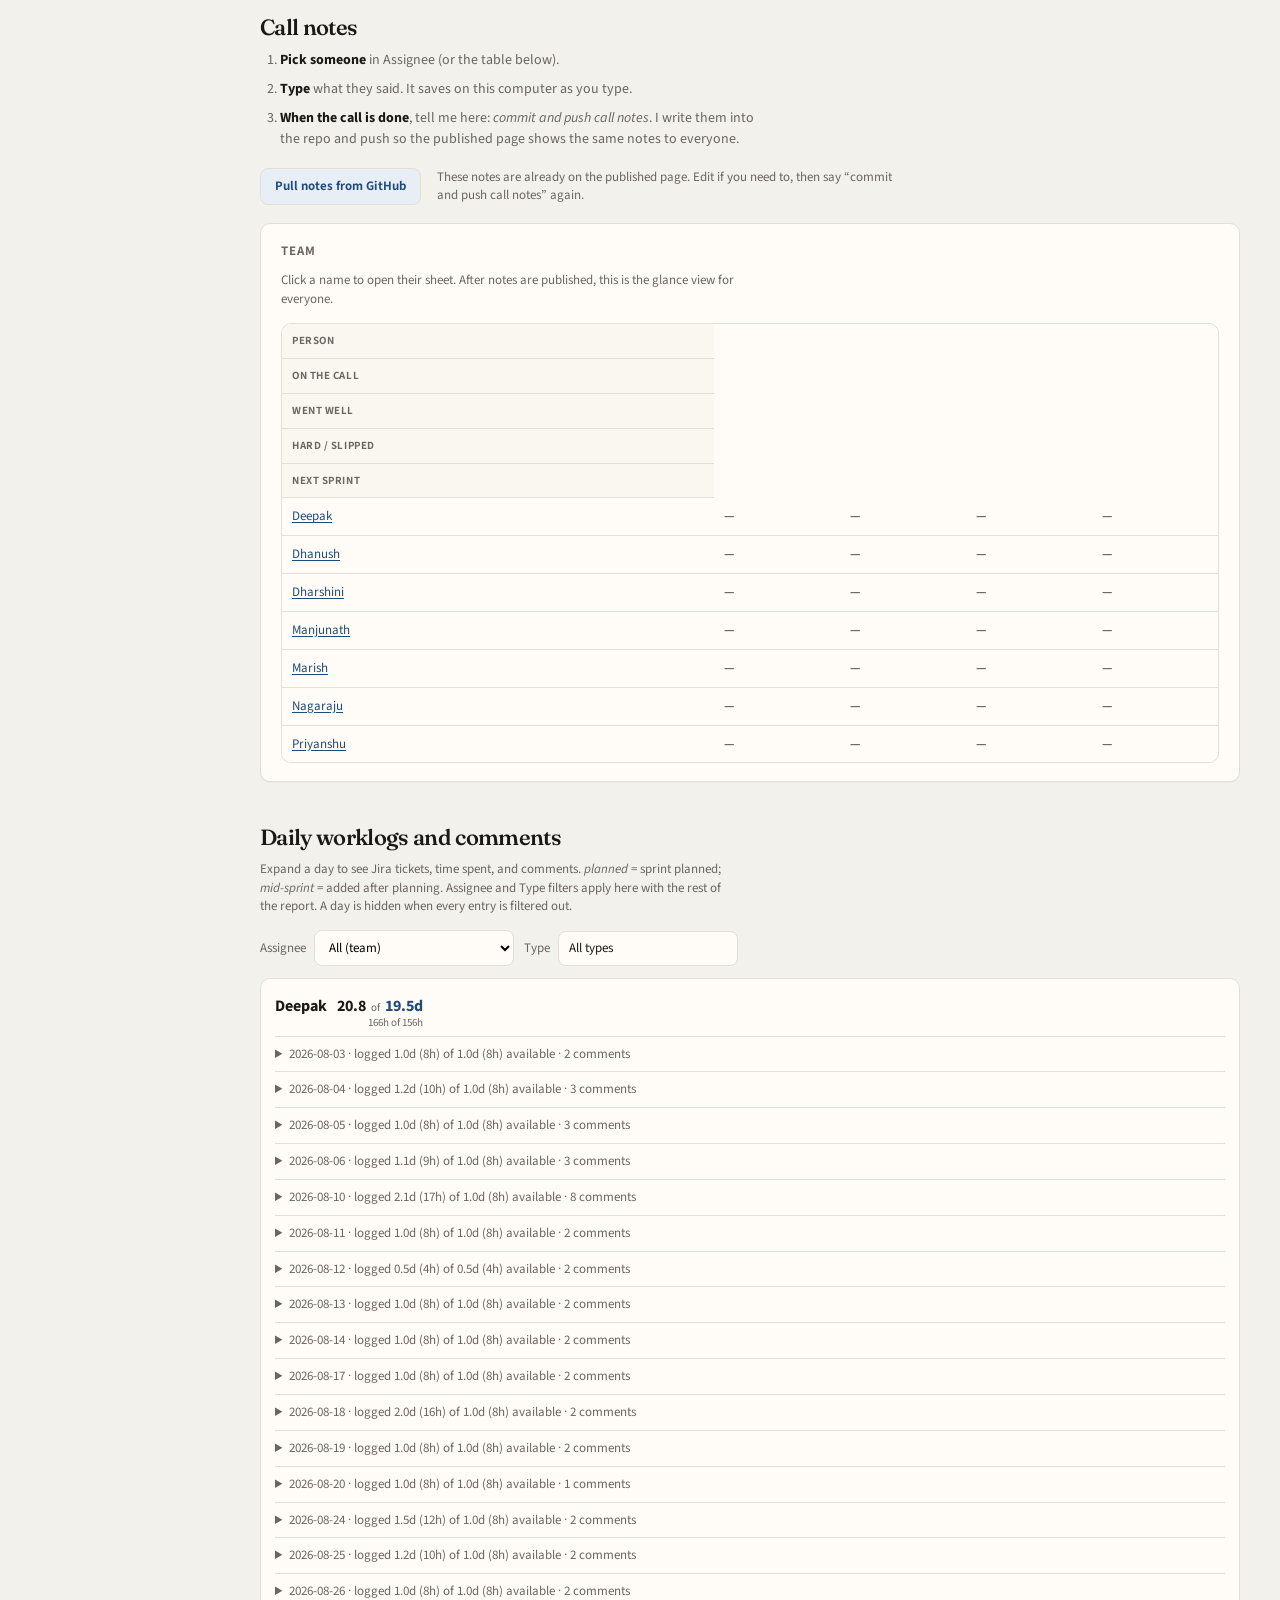
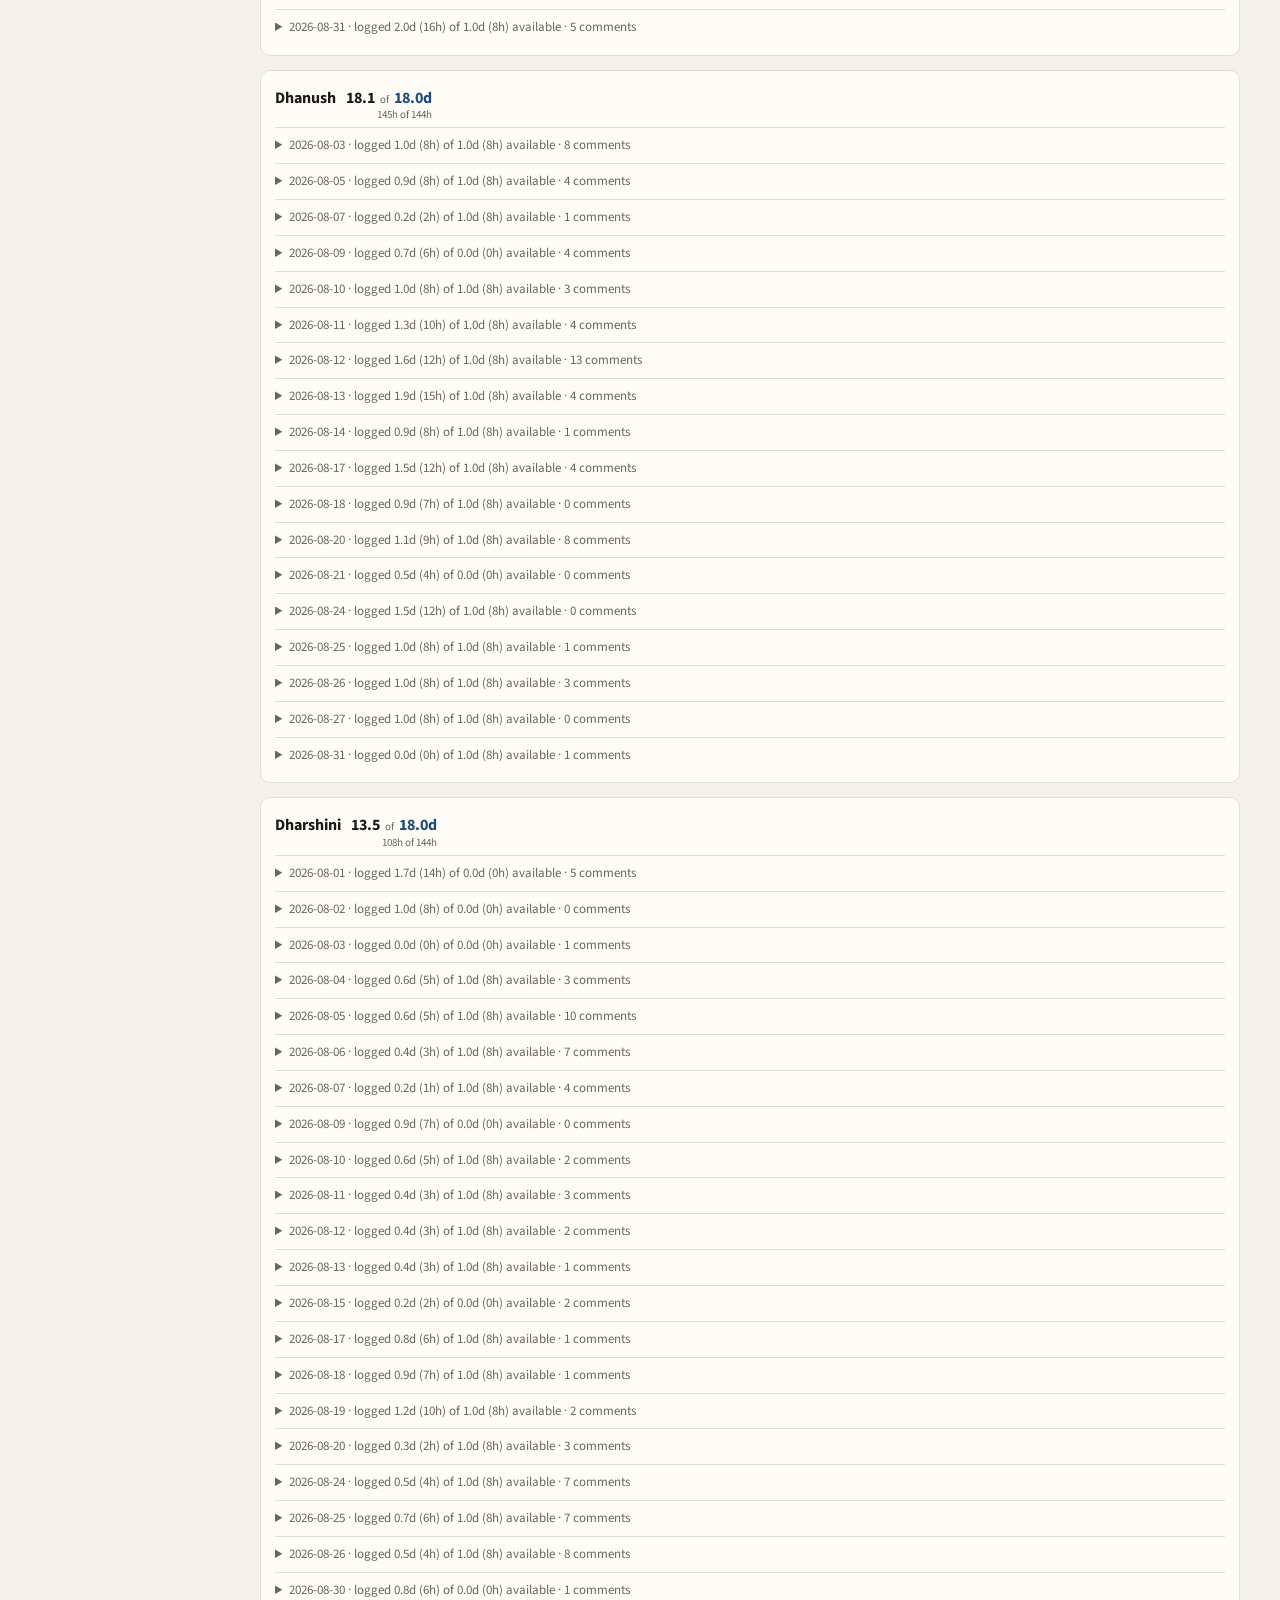
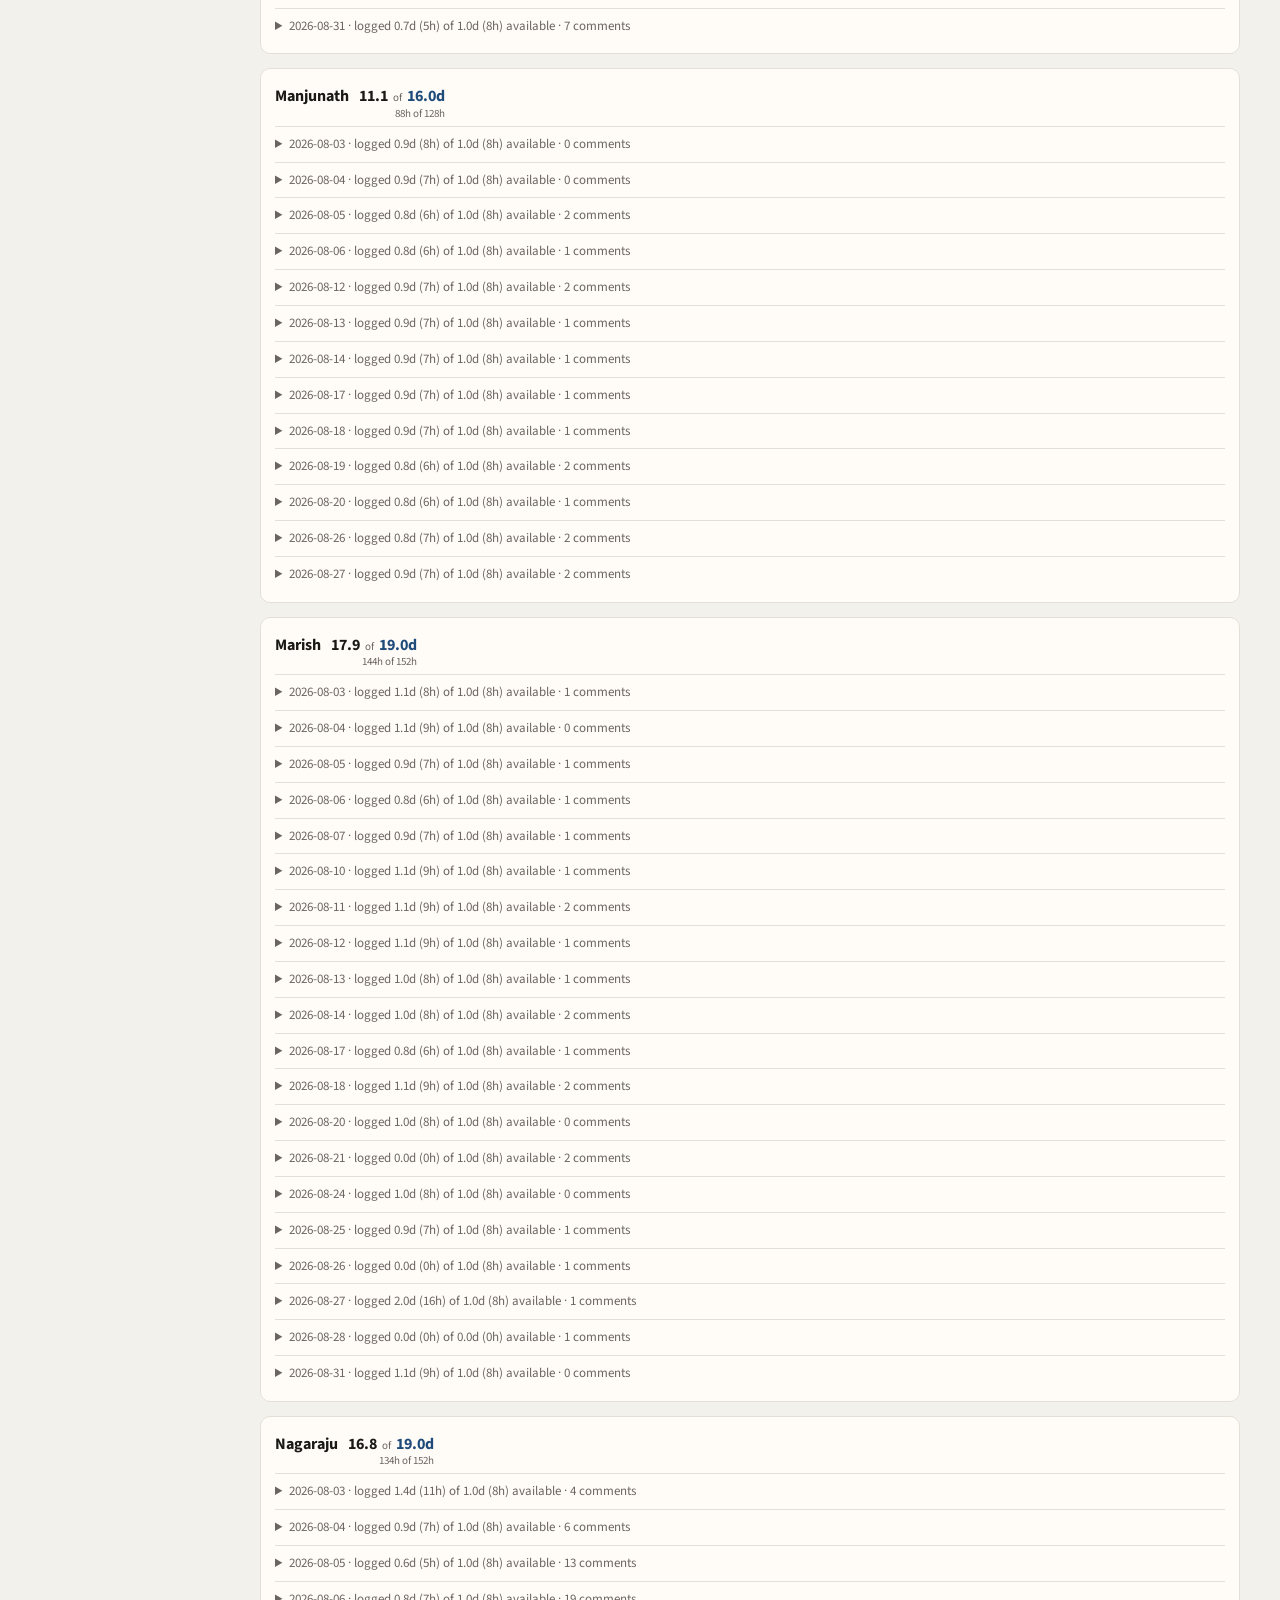
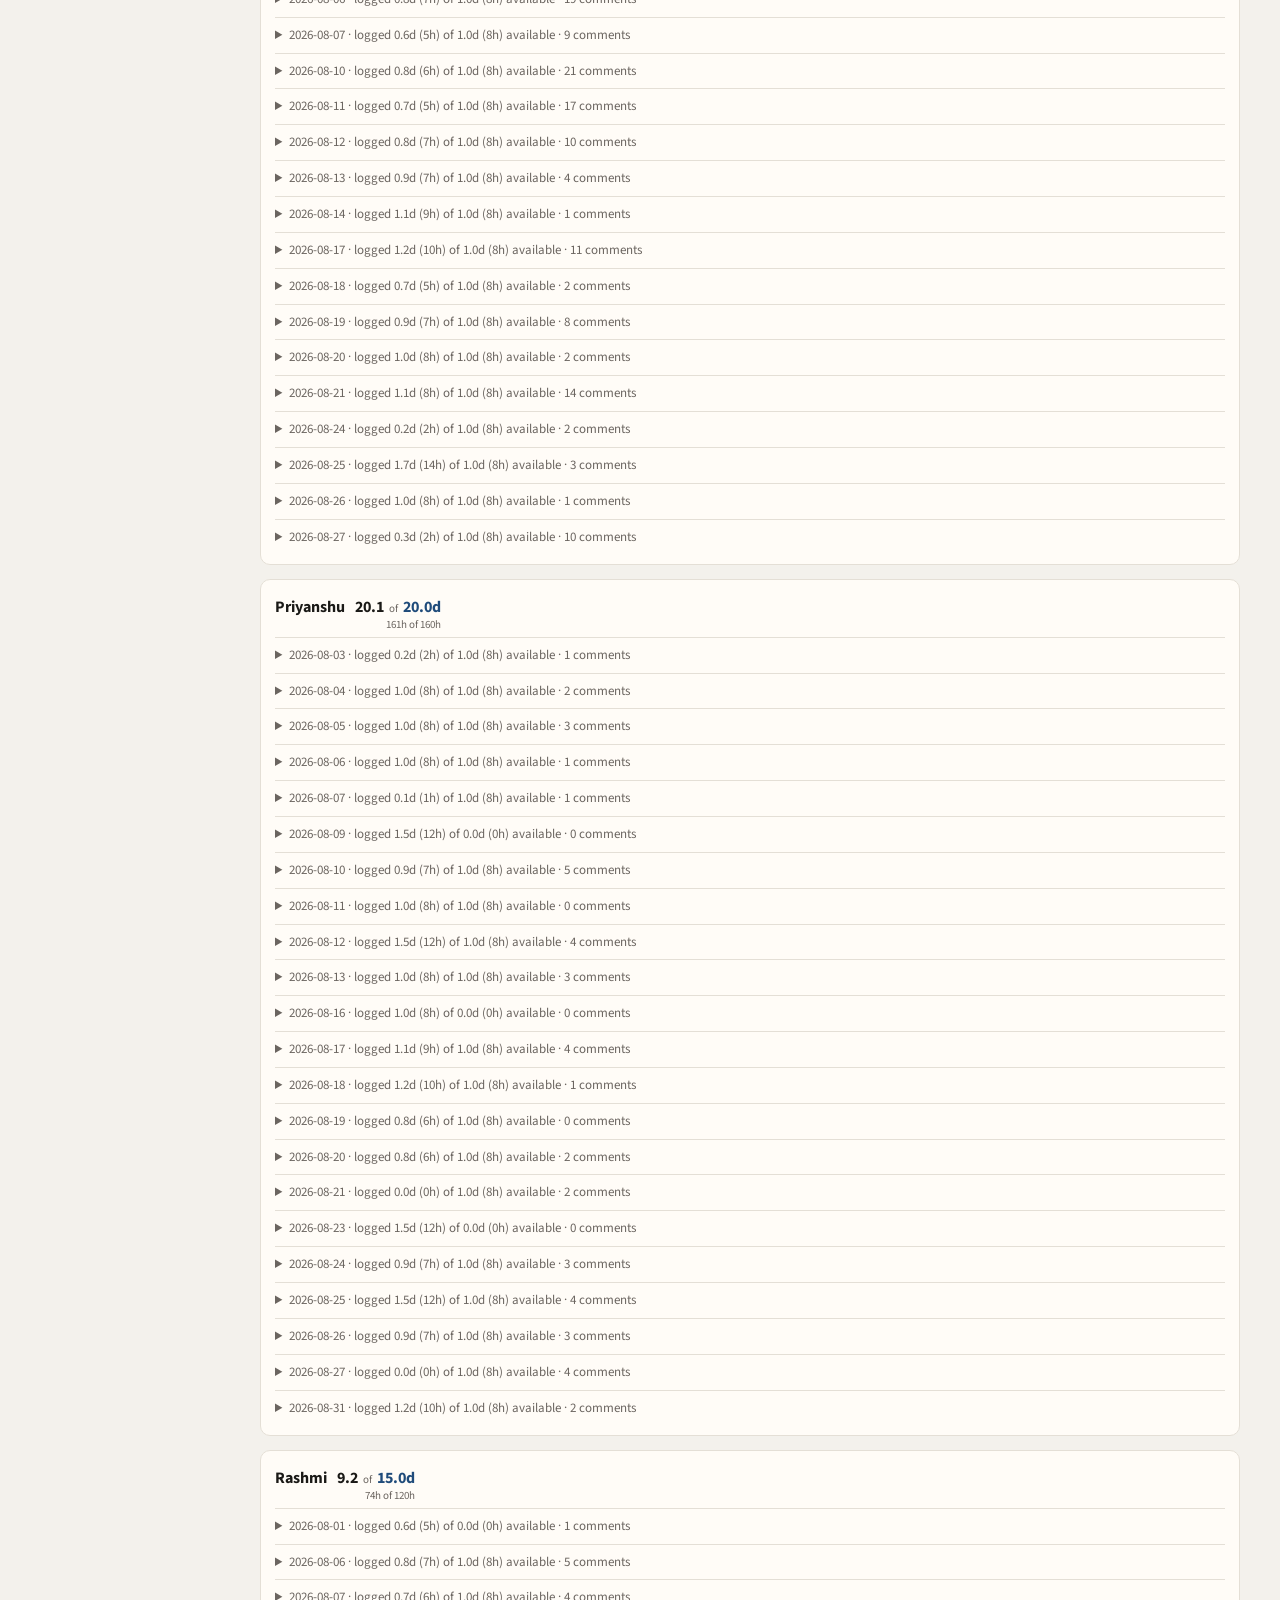
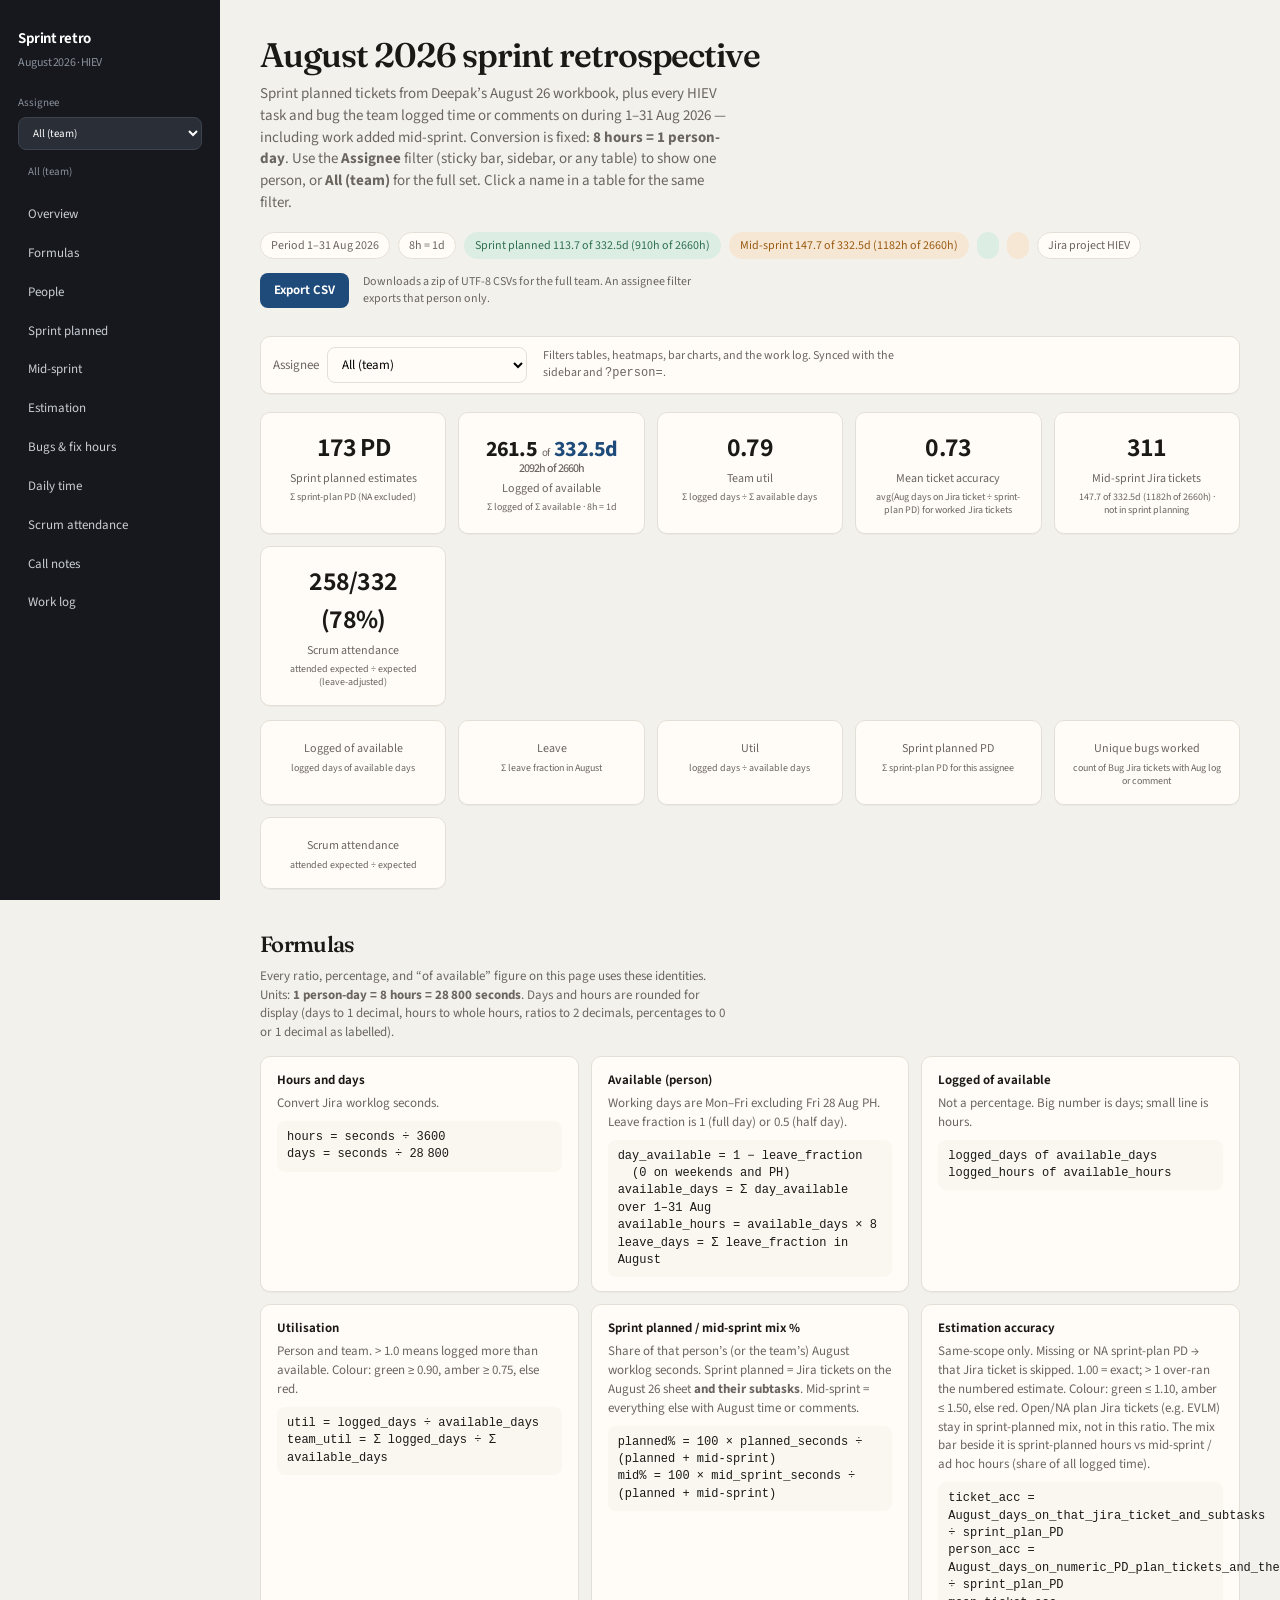
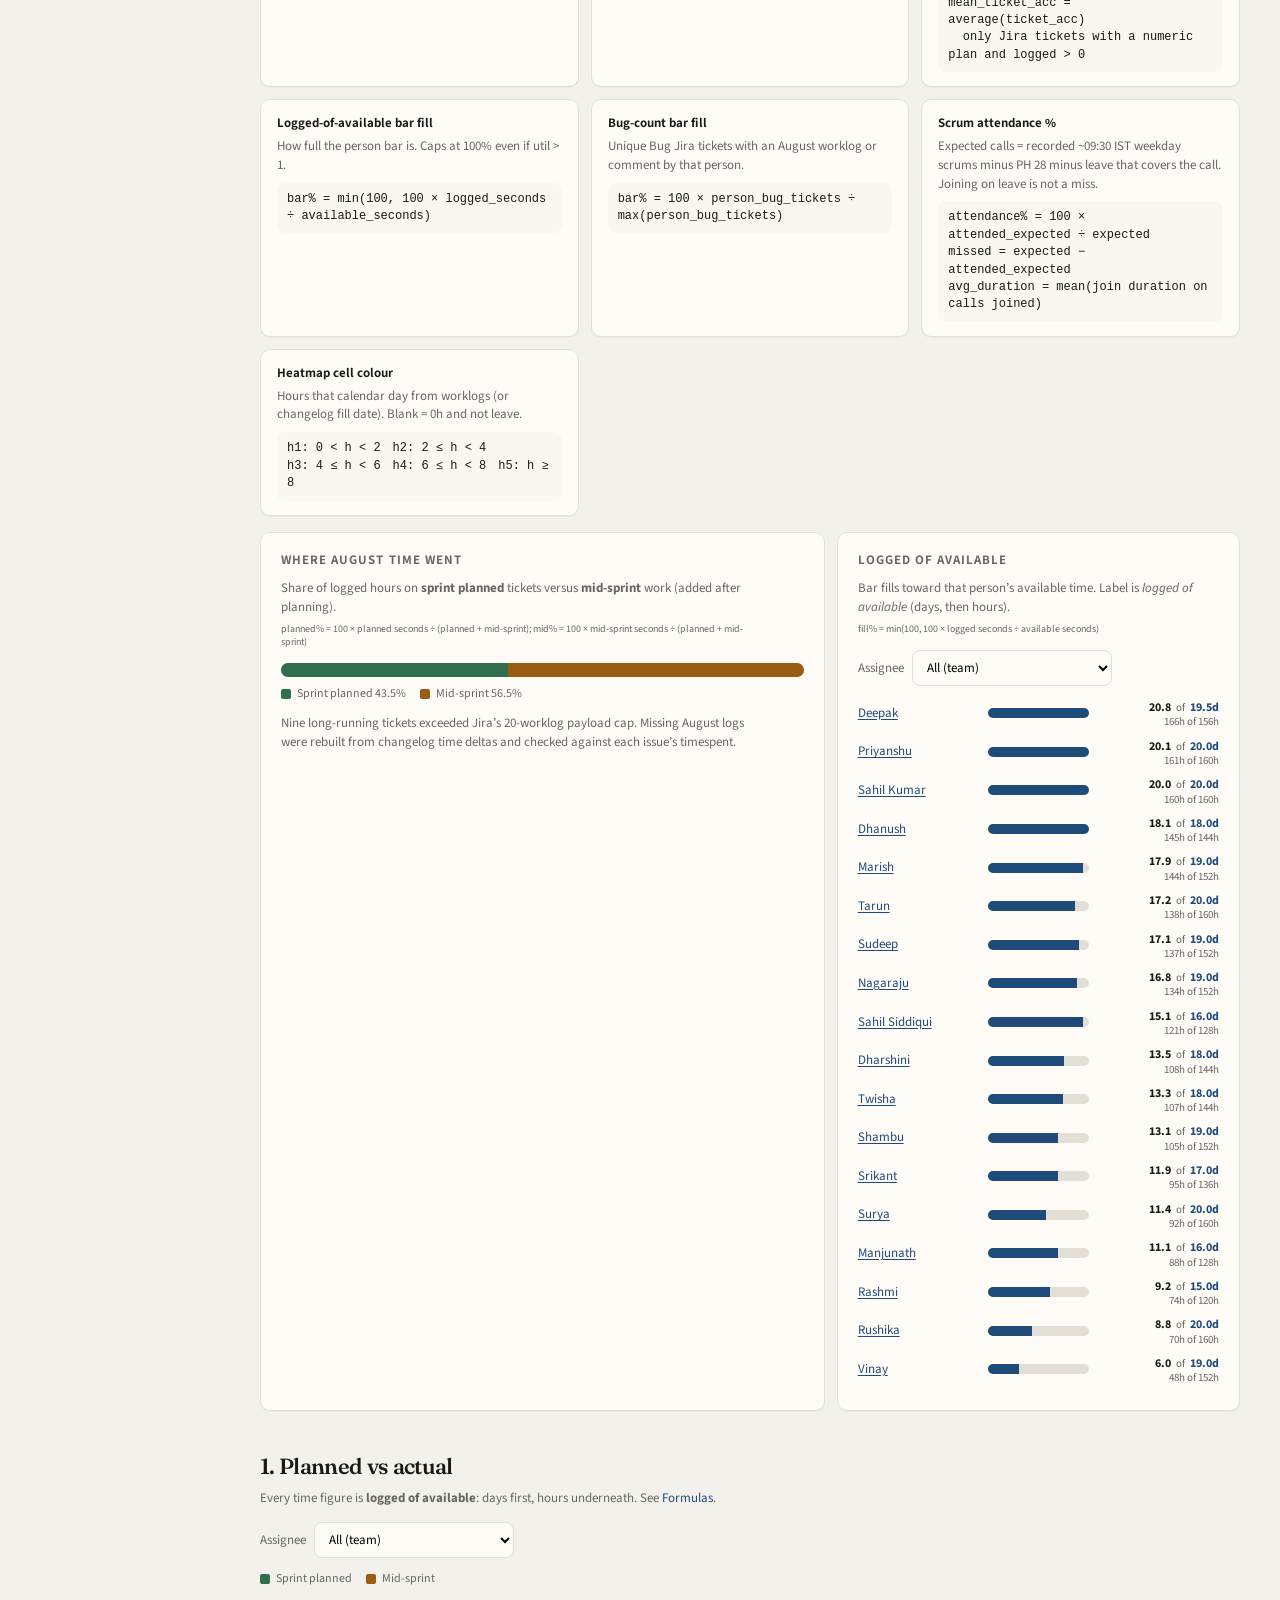
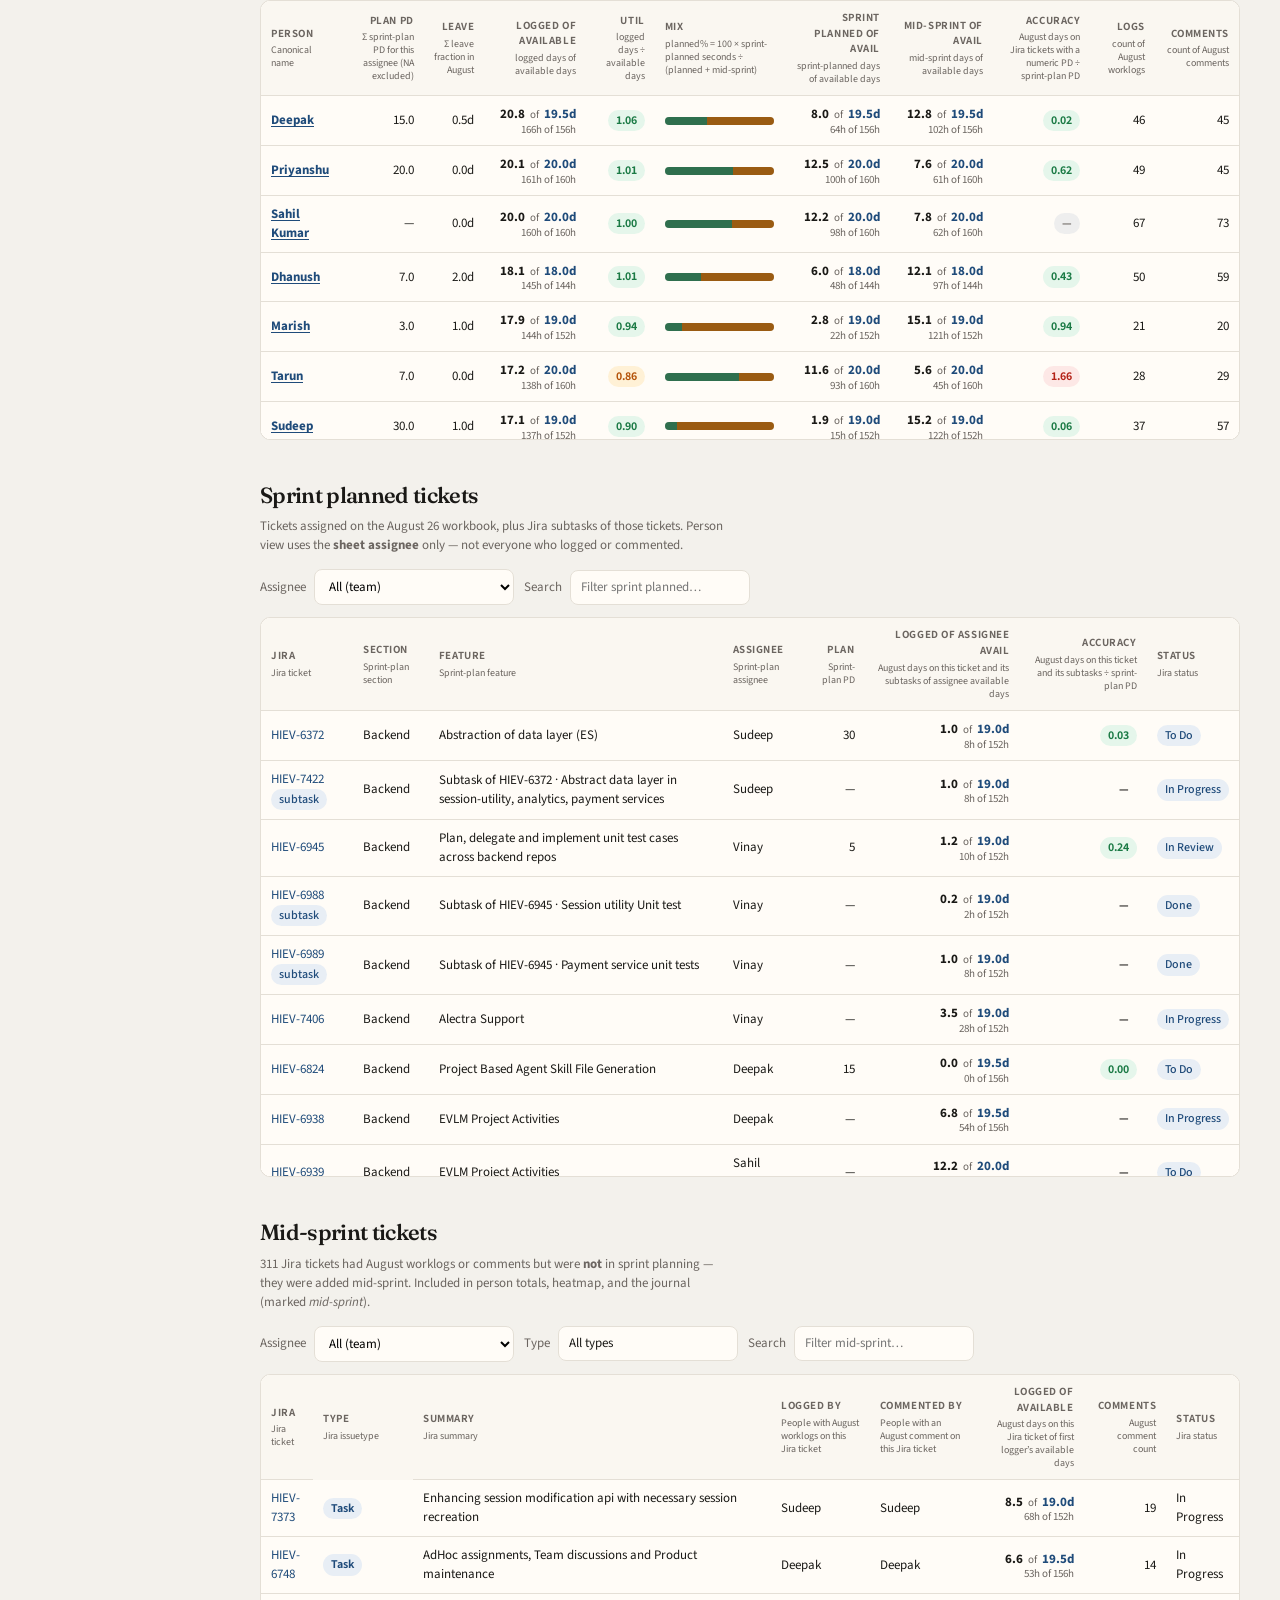
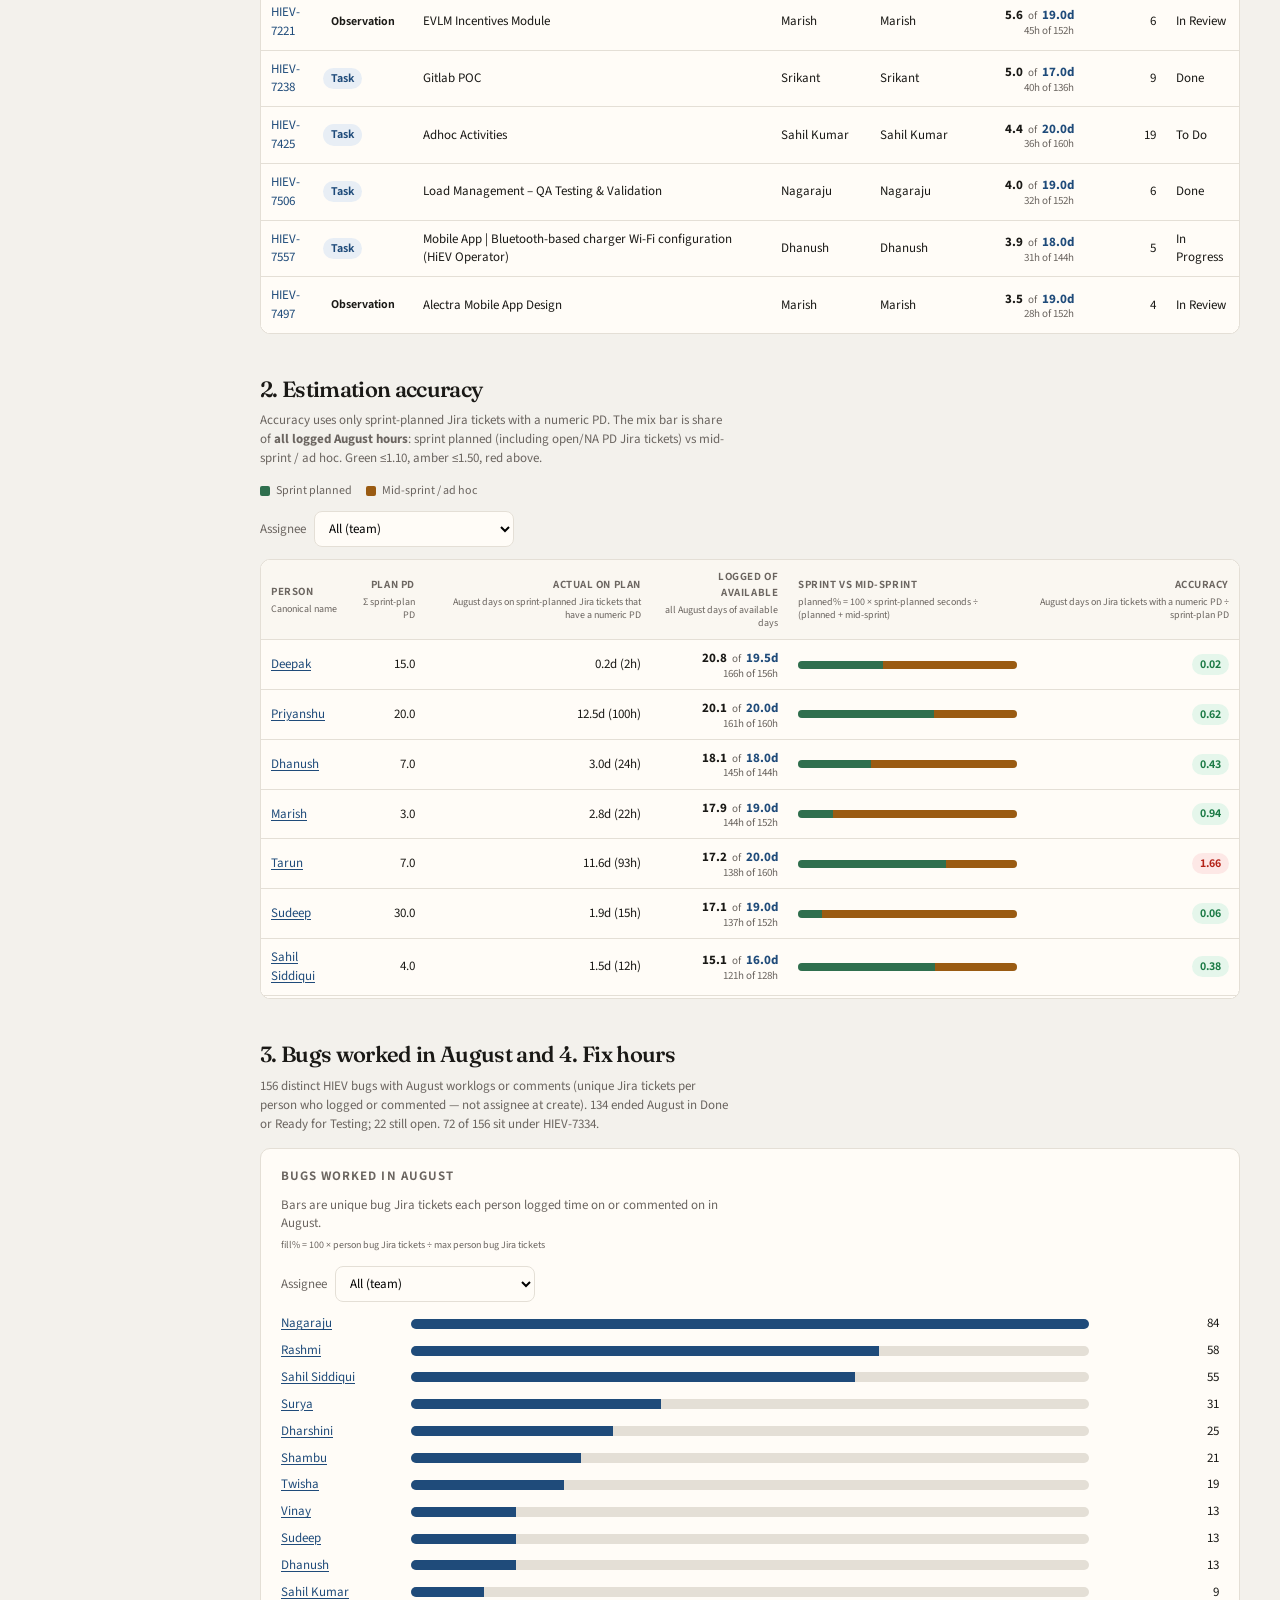
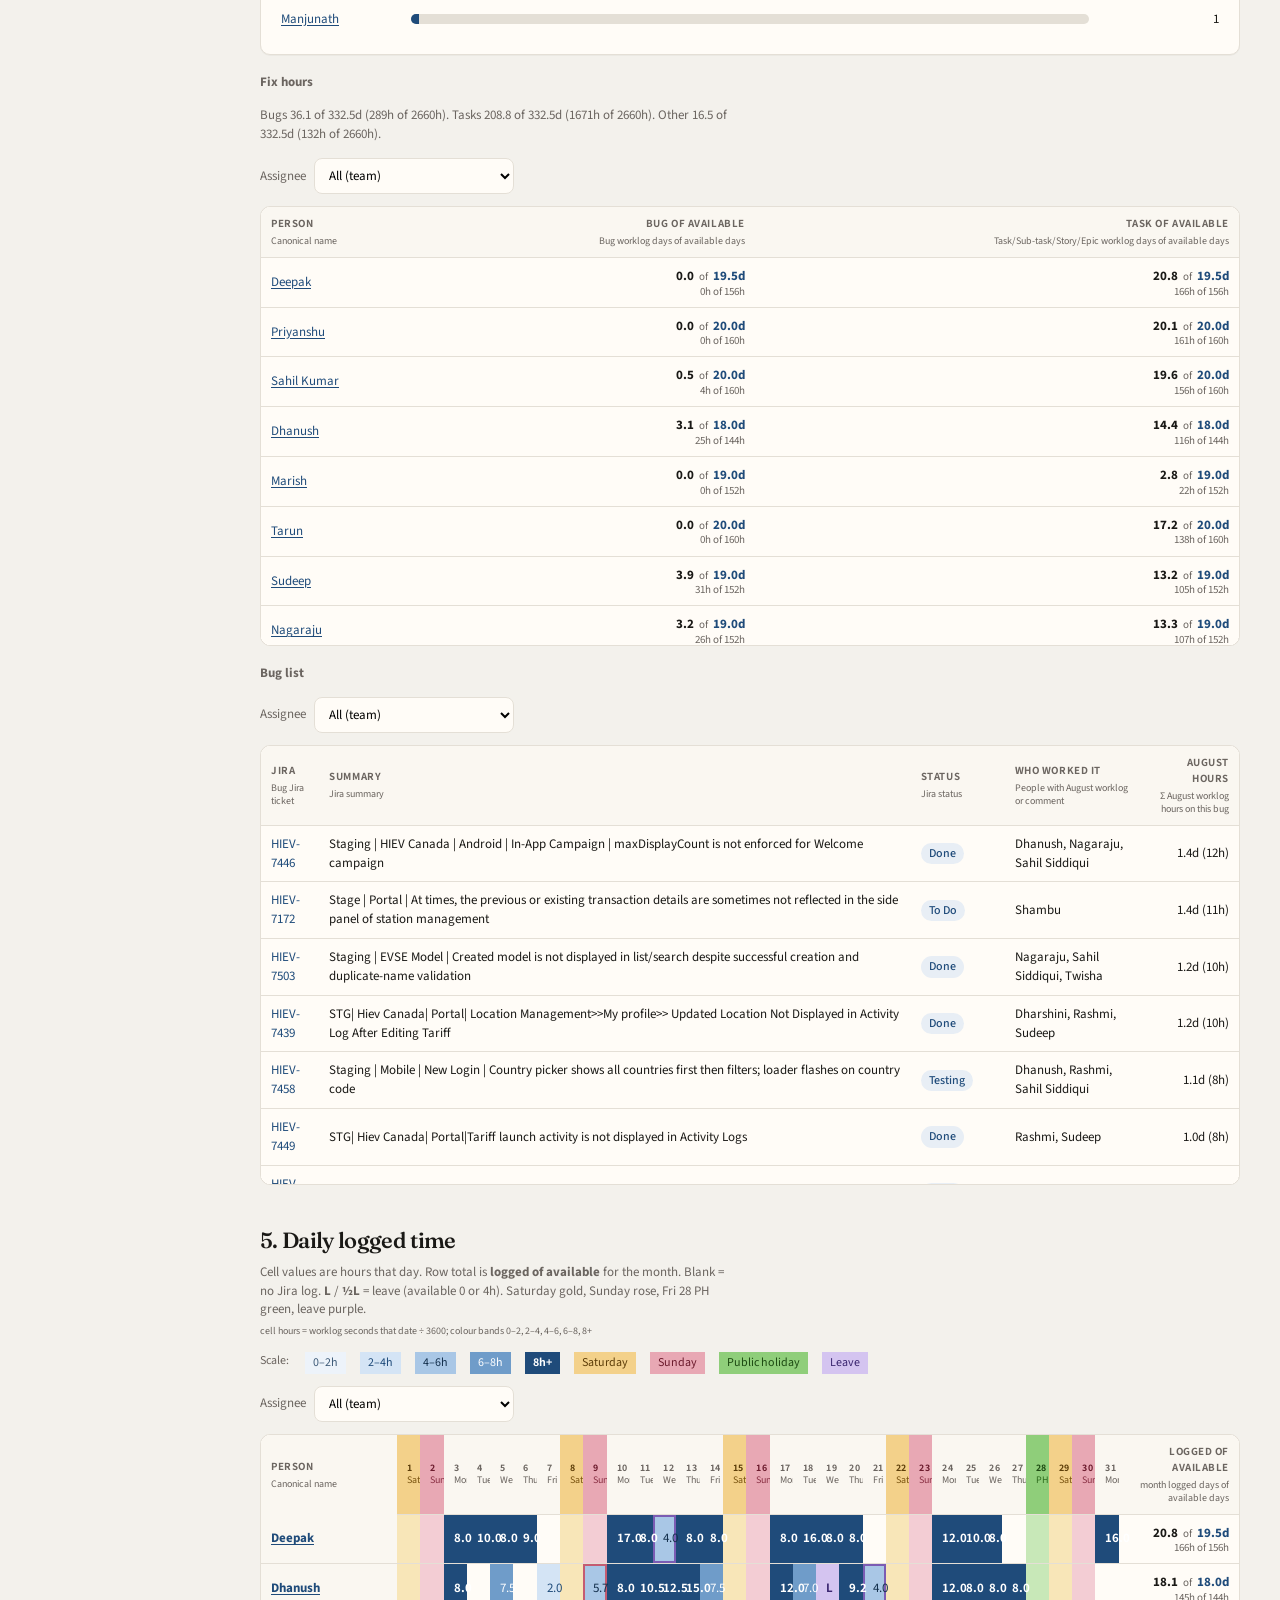
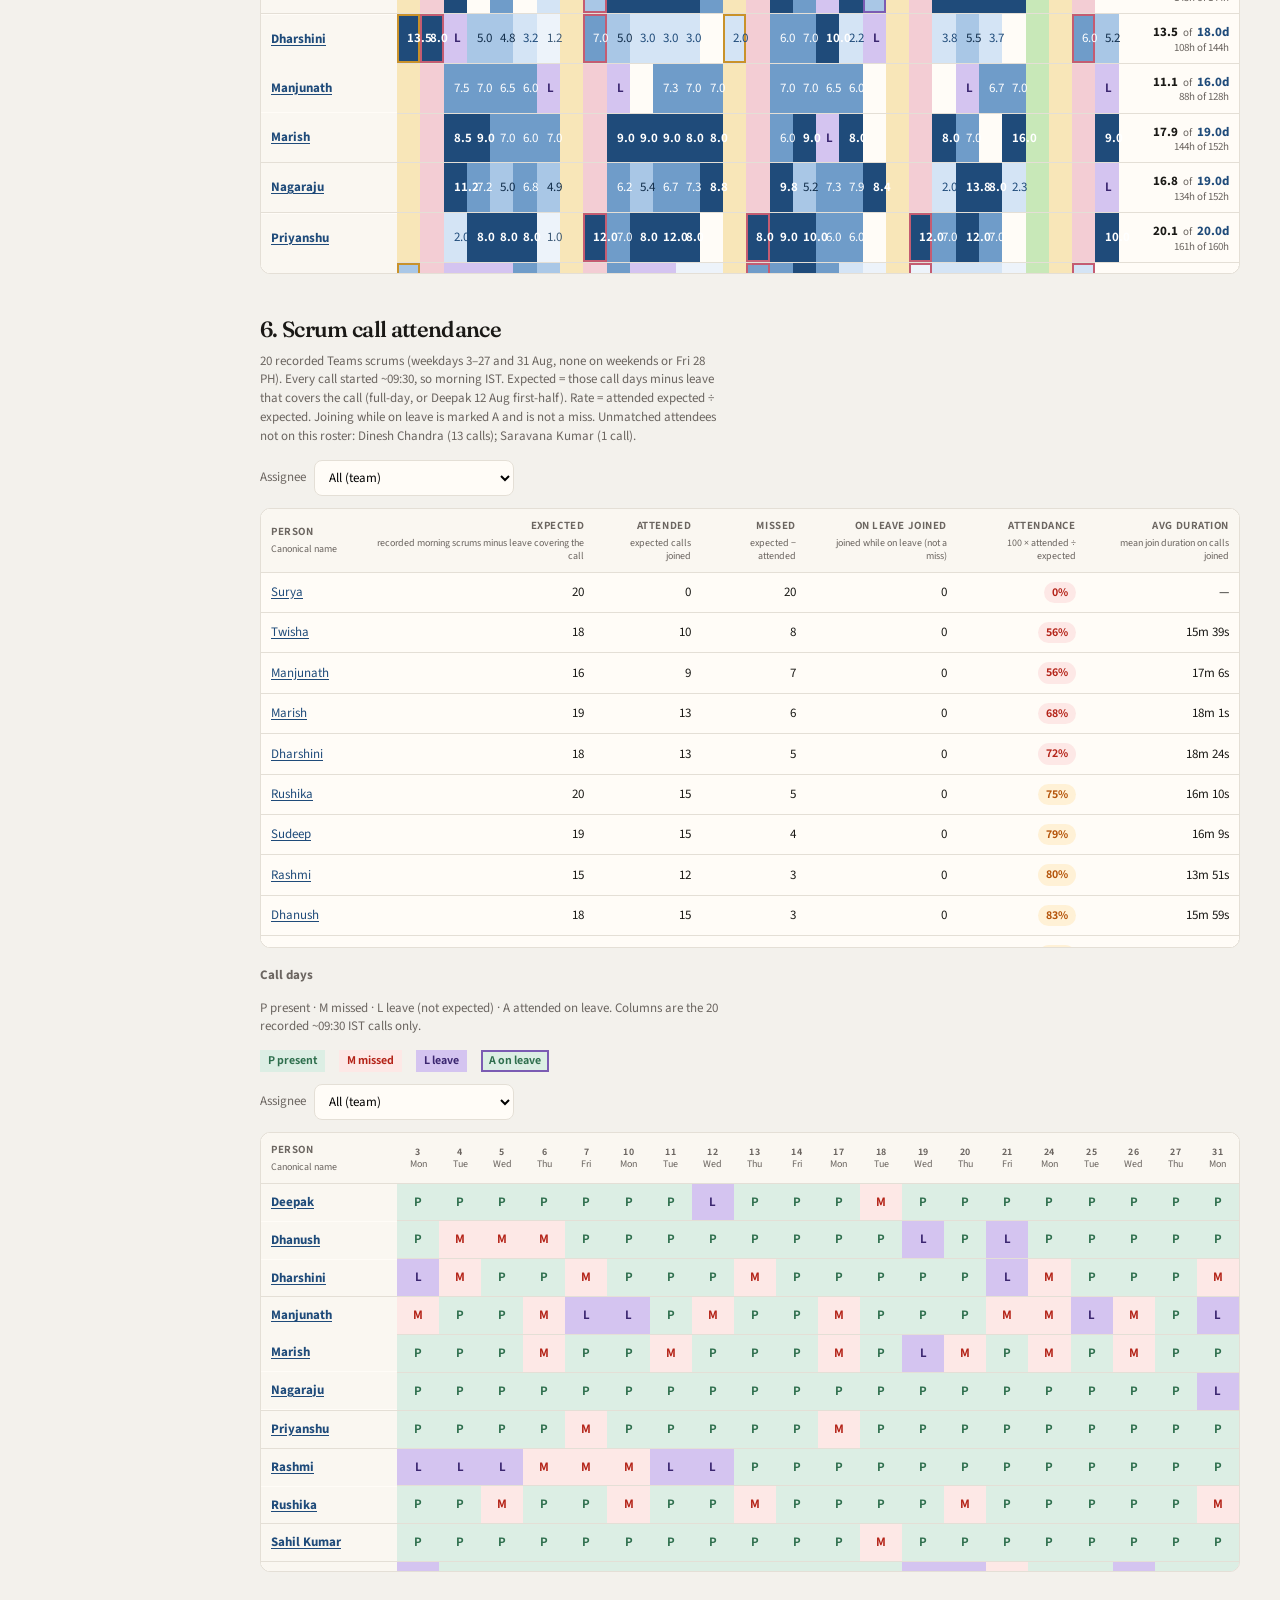
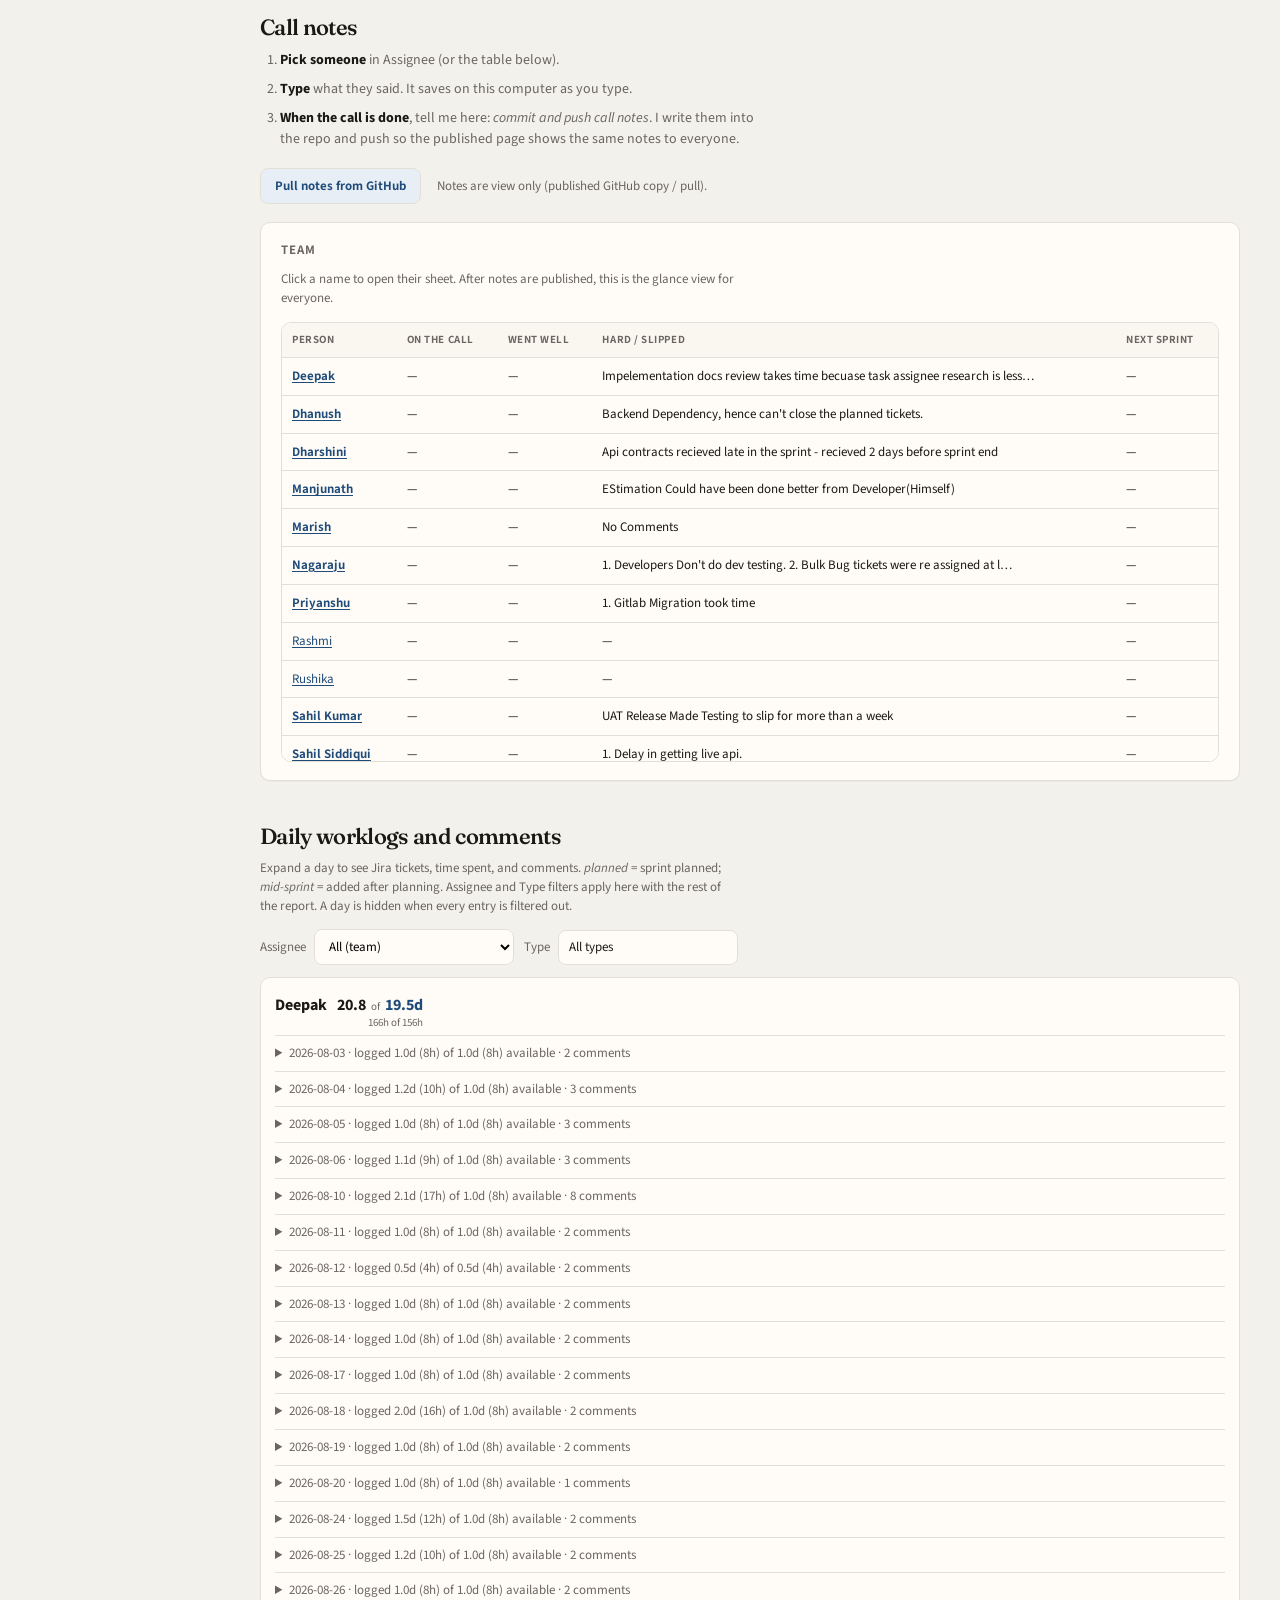
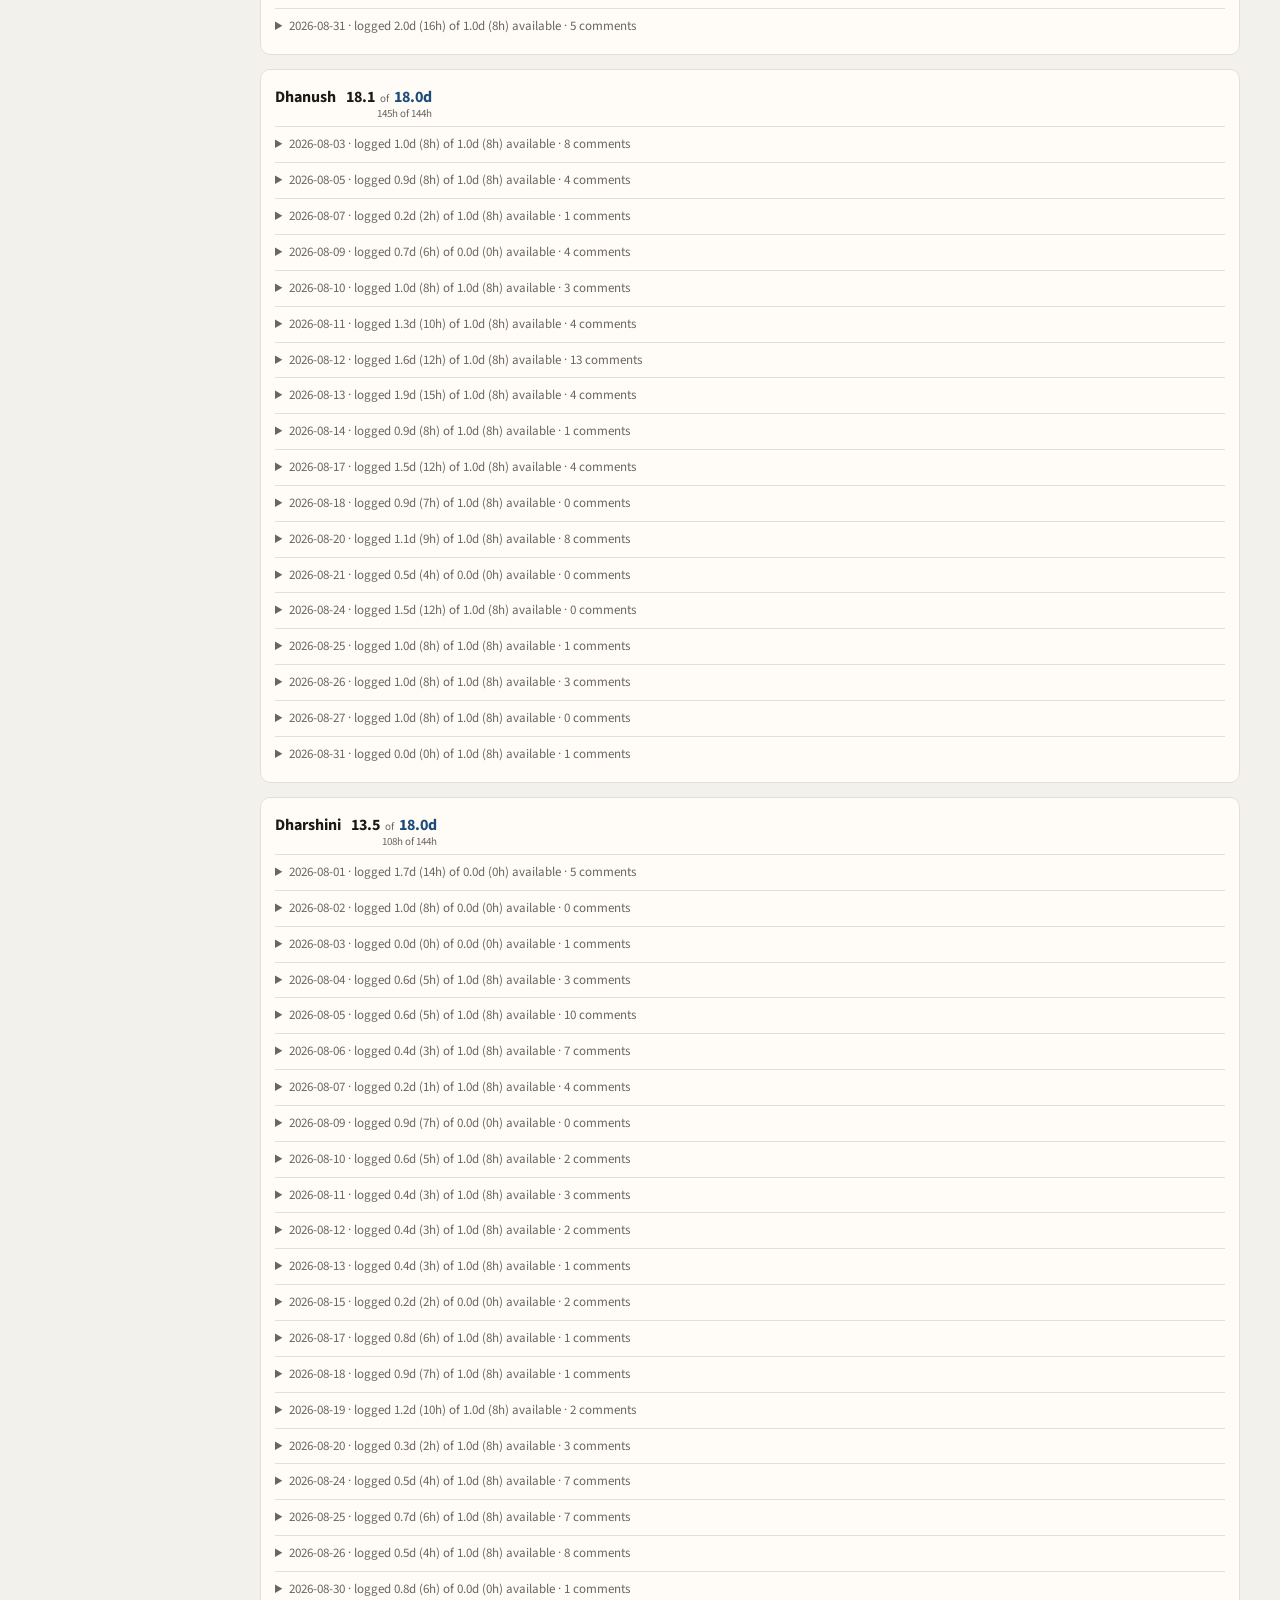
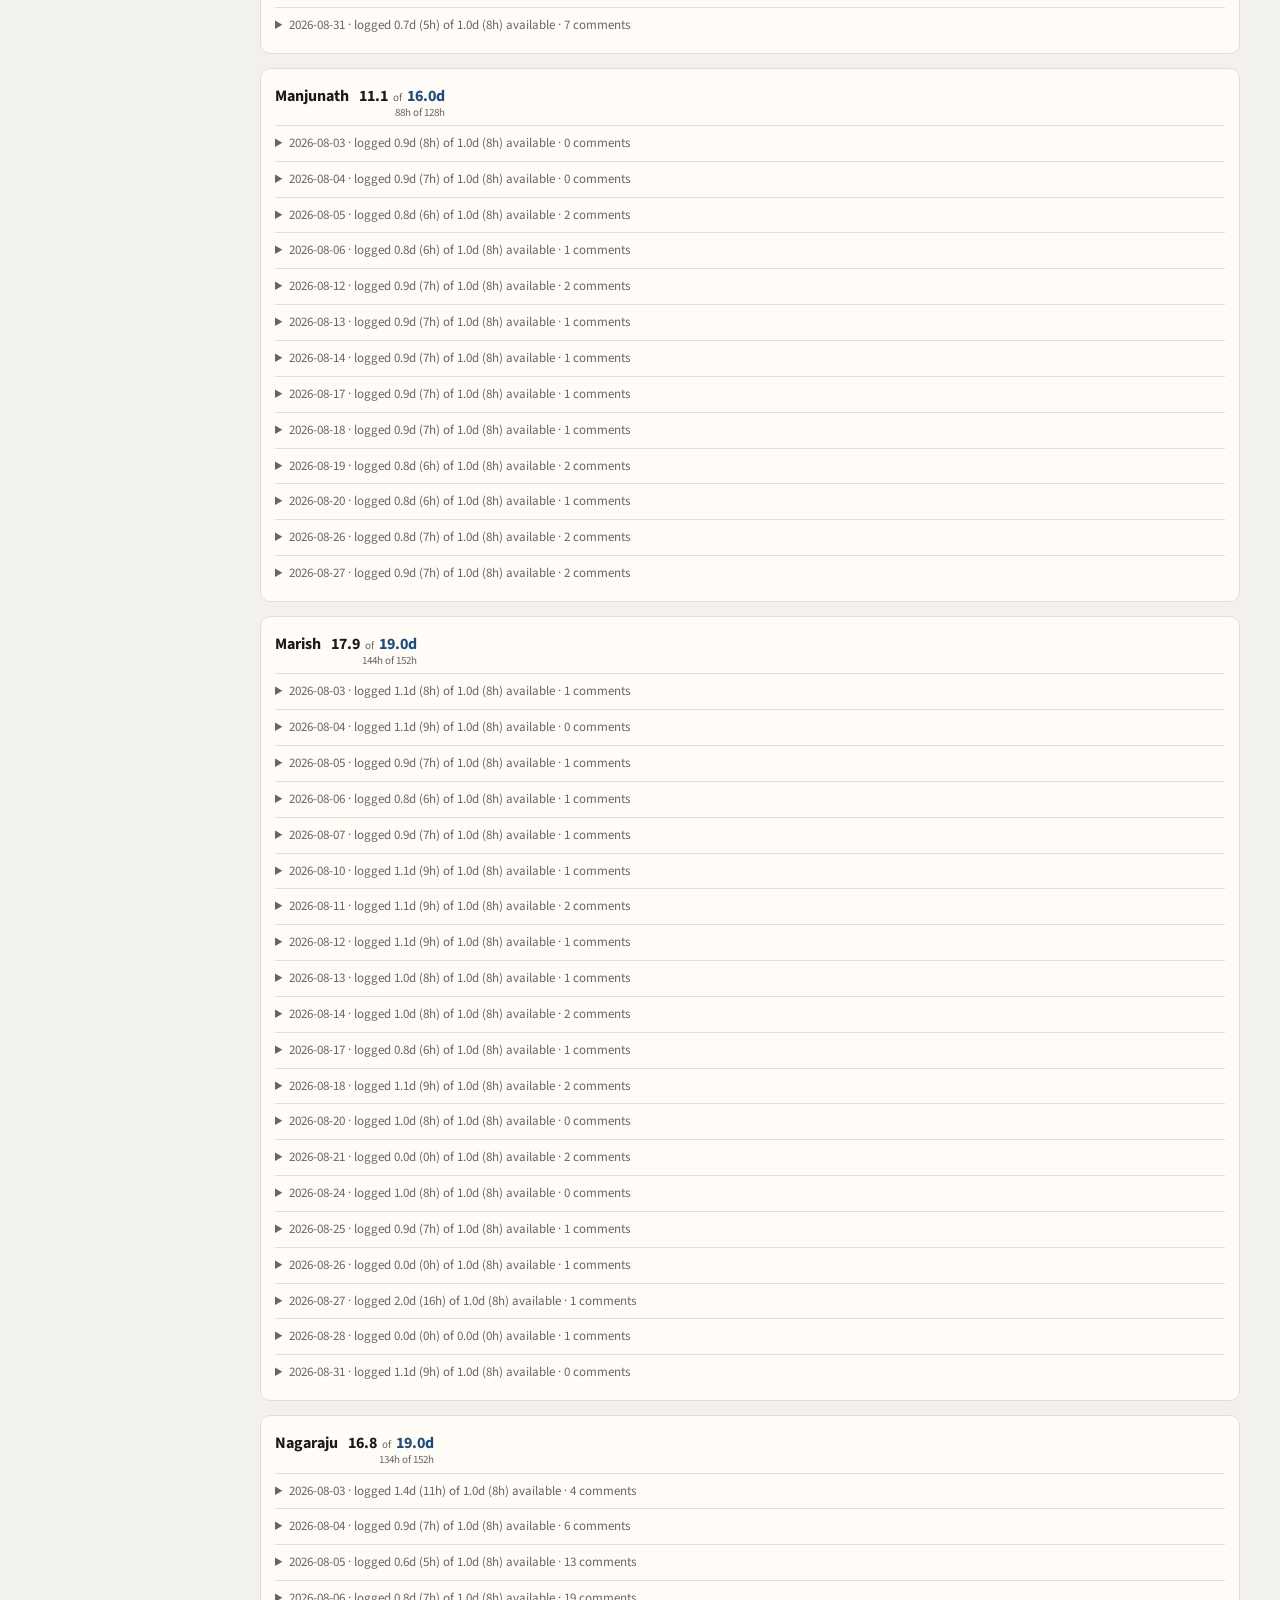
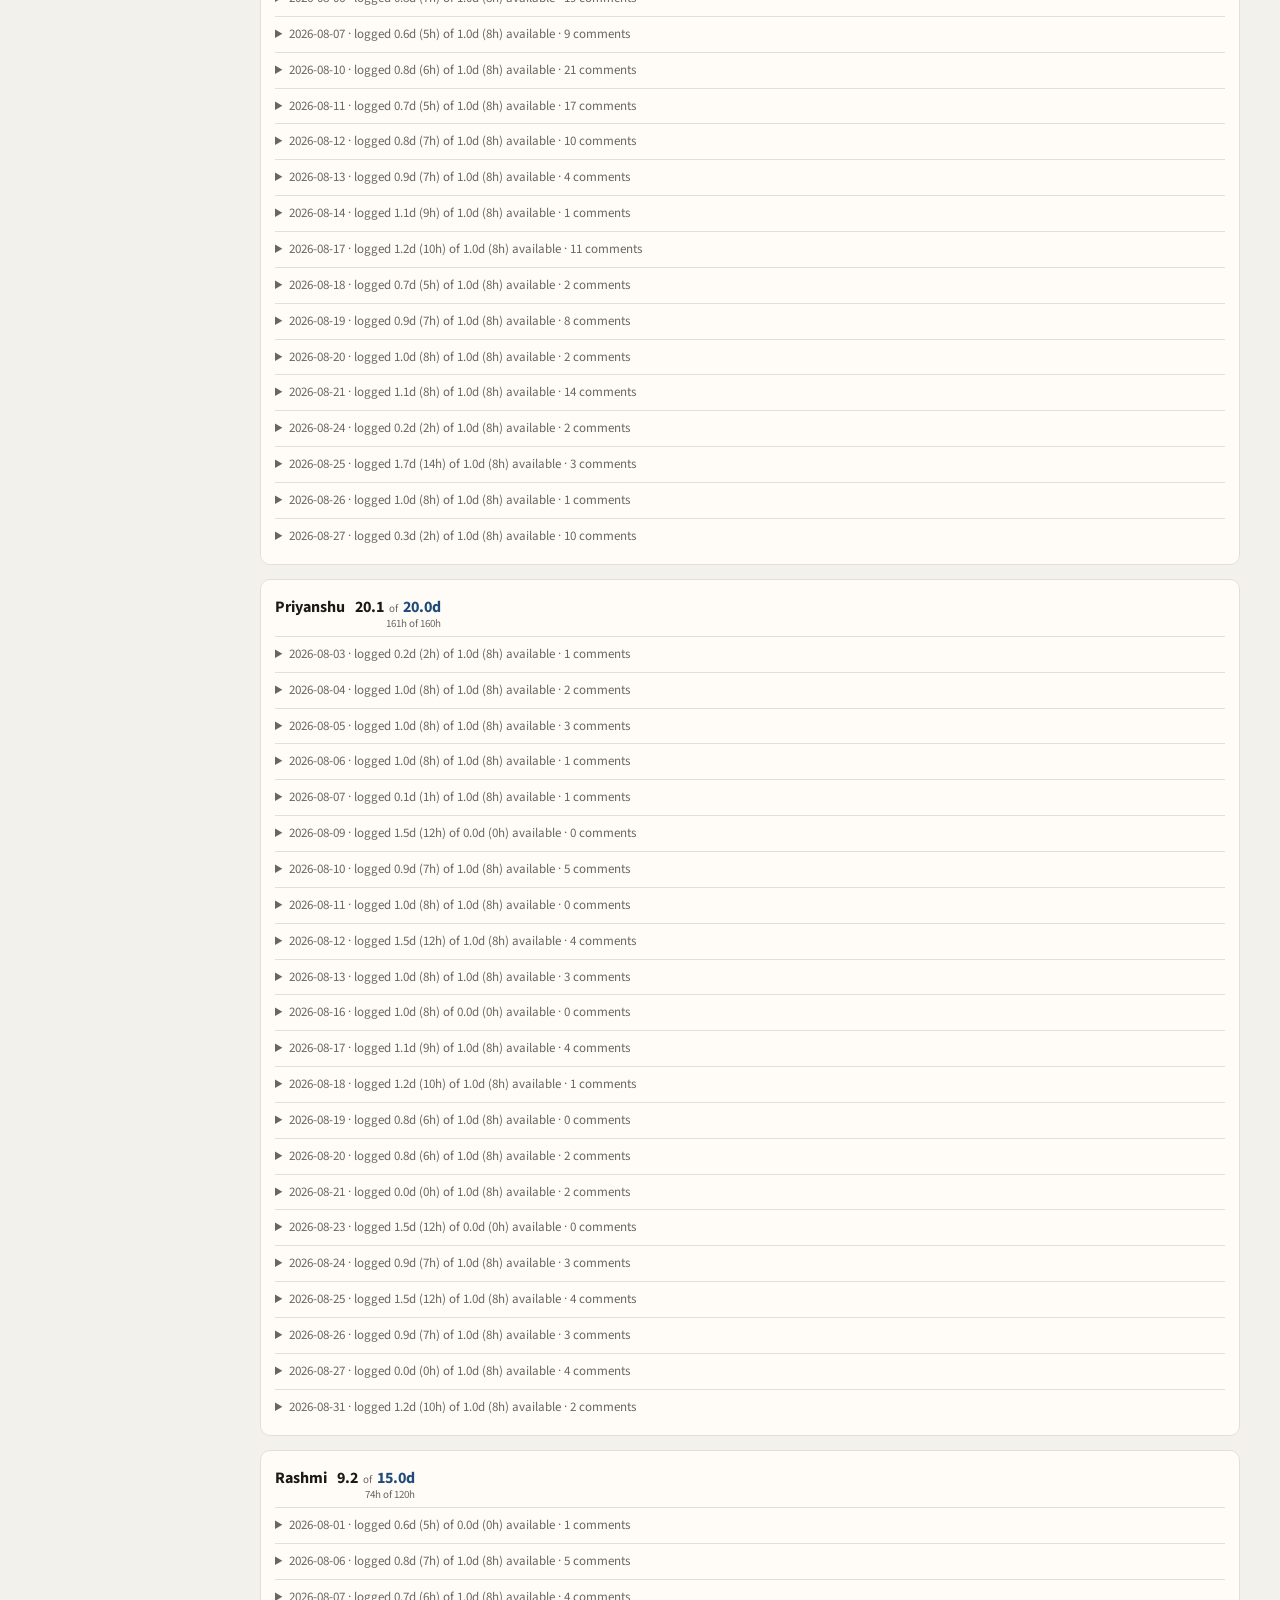
